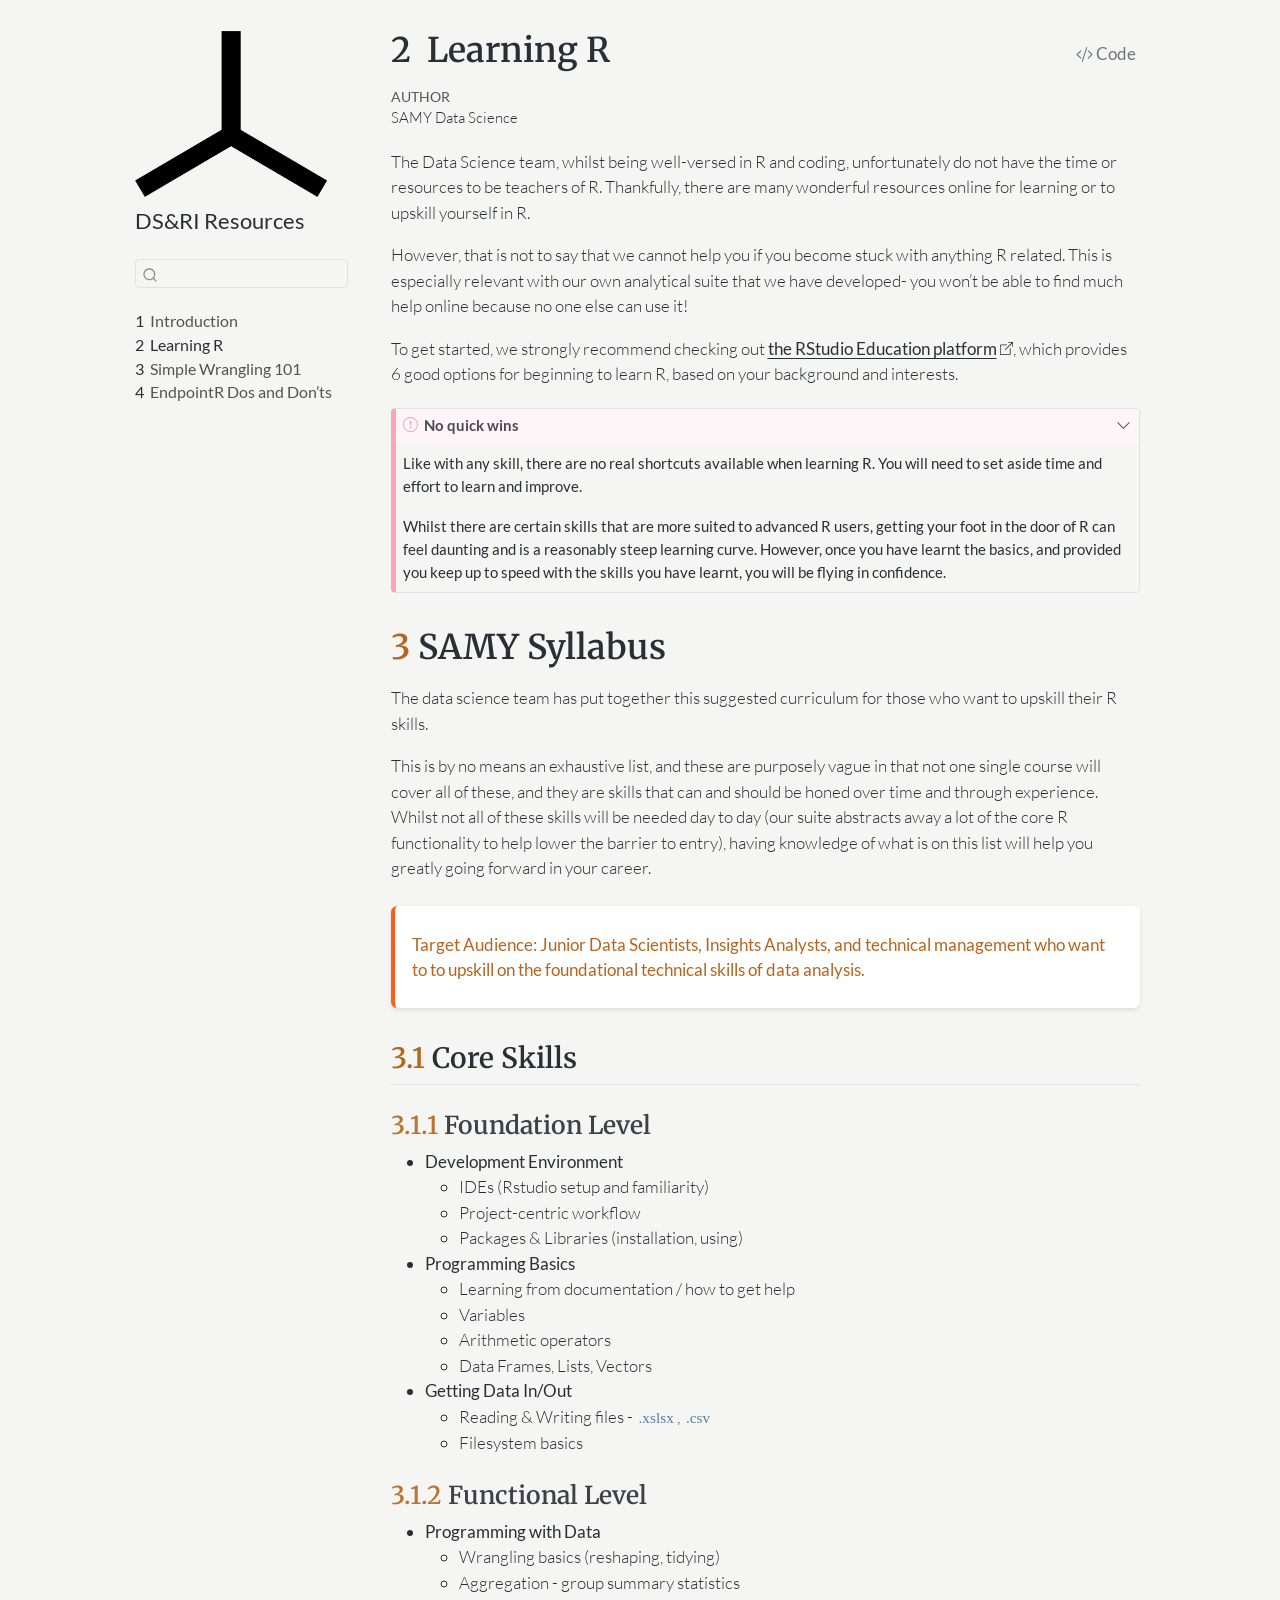
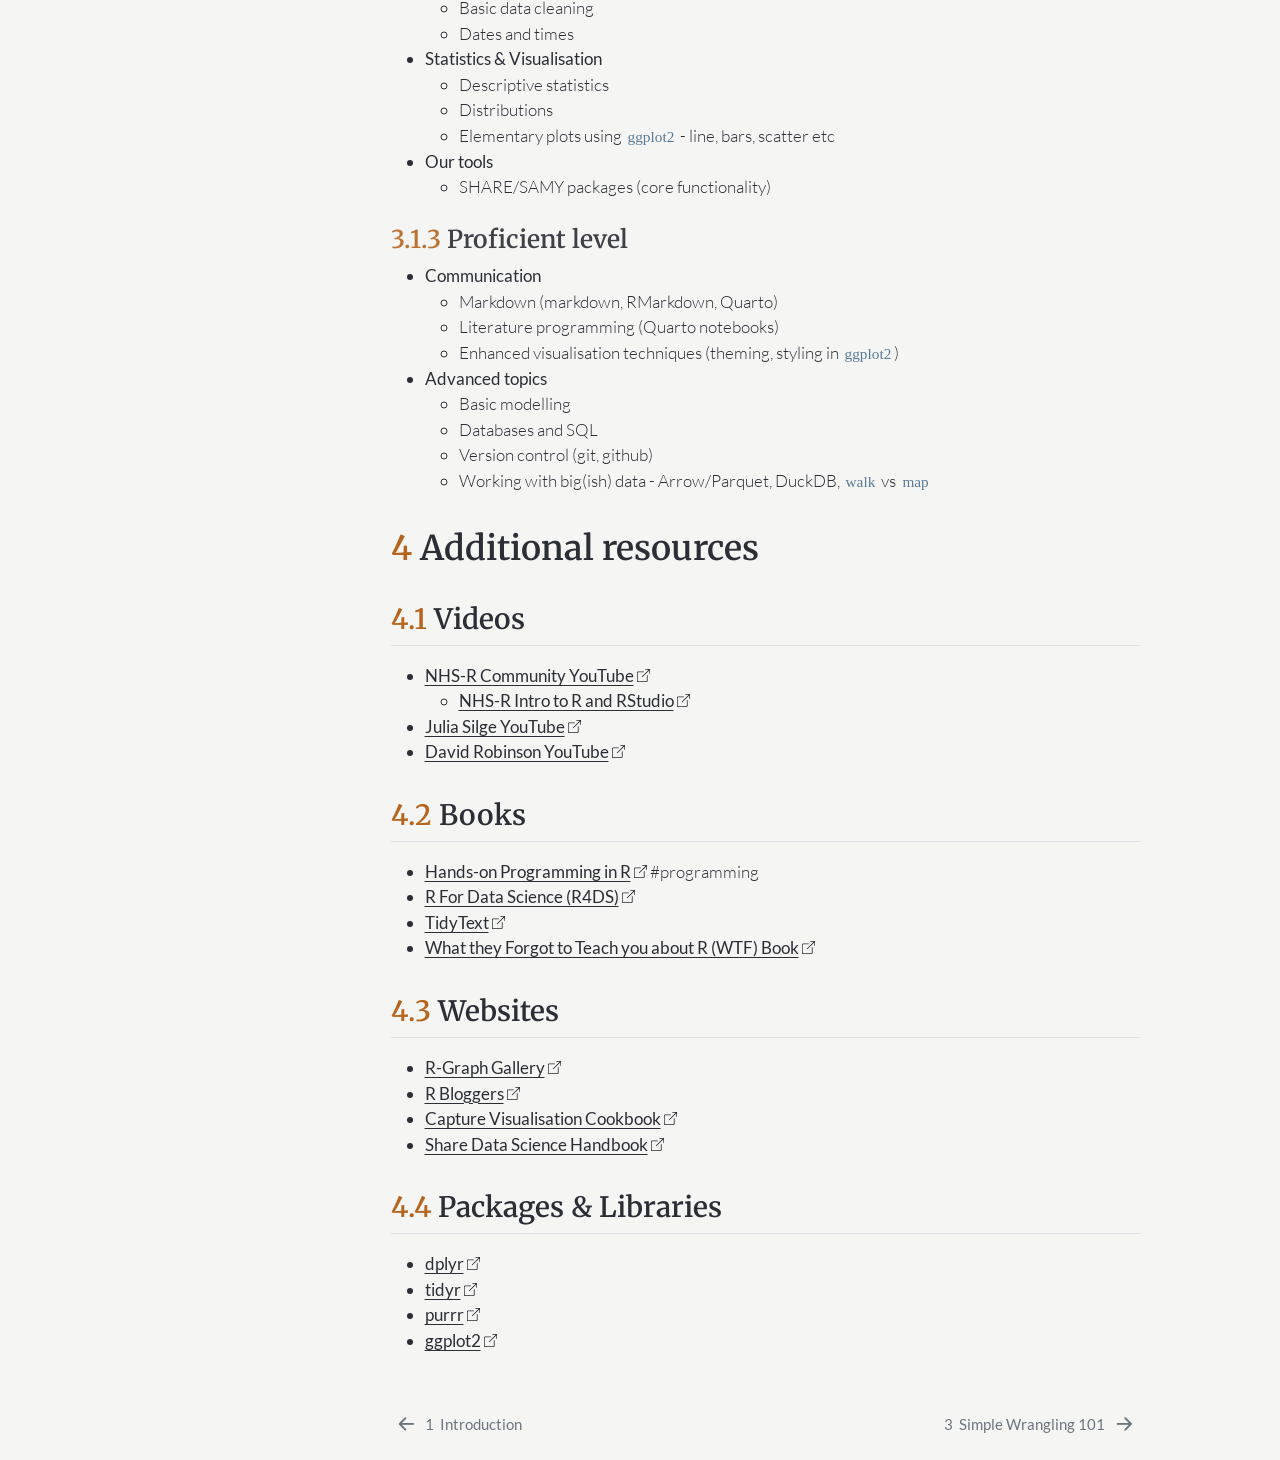
==== _book/curriculum.html @ 9eb0f218 "updated brand.yml" ====
<!DOCTYPE html>
<html xmlns="http://www.w3.org/1999/xhtml" lang="en" xml:lang="en"><head>

<meta charset="utf-8">
<meta name="generator" content="quarto-1.7.33">

<meta name="viewport" content="width=device-width, initial-scale=1.0, user-scalable=yes">

<meta name="author" content="SAMY Data Science">

<title>2&nbsp; Learning R – DS&amp;RI Resources</title>
<style>
code{white-space: pre-wrap;}
span.smallcaps{font-variant: small-caps;}
div.columns{display: flex; gap: min(4vw, 1.5em);}
div.column{flex: auto; overflow-x: auto;}
div.hanging-indent{margin-left: 1.5em; text-indent: -1.5em;}
ul.task-list{list-style: none;}
ul.task-list li input[type="checkbox"] {
width: 0.8em;
margin: 0 0.8em 0.2em -1em;  vertical-align: middle;
}

html { -webkit-text-size-adjust: 100%; }
pre > code.sourceCode { white-space: pre; position: relative; }
pre > code.sourceCode > span { display: inline-block; line-height: 1.25; }
pre > code.sourceCode > span:empty { height: 1.2em; }
.sourceCode { overflow: visible; }
code.sourceCode > span { color: inherit; text-decoration: inherit; }
div.sourceCode { margin: 1em 0; }
pre.sourceCode { margin: 0; }
@media screen {
div.sourceCode { overflow: auto; }
}
@media print {
pre > code.sourceCode { white-space: pre-wrap; }
pre > code.sourceCode > span { text-indent: -5em; padding-left: 5em; }
}
pre.numberSource code
{ counter-reset: source-line 0; }
pre.numberSource code > span
{ position: relative; left: -4em; counter-increment: source-line; }
pre.numberSource code > span > a:first-child::before
{ content: counter(source-line);
position: relative; left: -1em; text-align: right; vertical-align: baseline;
border: none; display: inline-block;
-webkit-touch-callout: none; -webkit-user-select: none;
-khtml-user-select: none; -moz-user-select: none;
-ms-user-select: none; user-select: none;
padding: 0 4px; width: 4em;
}
pre.numberSource { margin-left: 3em; padding-left: 4px; }
div.sourceCode
{ }
@media screen {
pre > code.sourceCode > span > a:first-child::before { text-decoration: underline; }
}
</style>


<script>const headroomChanged = new CustomEvent("quarto-hrChanged", {
  detail: {},
  bubbles: true,
  cancelable: false,
  composed: false,
});

const announceDismiss = () => {
  const annEl = window.document.getElementById("quarto-announcement");
  if (annEl) {
    annEl.remove();

    const annId = annEl.getAttribute("data-announcement-id");
    window.localStorage.setItem(`quarto-announce-${annId}`, "true");
  }
};

const announceRegister = () => {
  const annEl = window.document.getElementById("quarto-announcement");
  if (annEl) {
    const annId = annEl.getAttribute("data-announcement-id");
    const isDismissed =
      window.localStorage.getItem(`quarto-announce-${annId}`) || false;
    if (isDismissed) {
      announceDismiss();
      return;
    } else {
      annEl.classList.remove("hidden");
    }

    const actionEl = annEl.querySelector(".quarto-announcement-action");
    if (actionEl) {
      actionEl.addEventListener("click", function (e) {
        e.preventDefault();
        // Hide the bar immediately
        announceDismiss();
      });
    }
  }
};

window.document.addEventListener("DOMContentLoaded", function () {
  let init = false;

  announceRegister();

  // Manage the back to top button, if one is present.
  let lastScrollTop = window.pageYOffset || document.documentElement.scrollTop;
  const scrollDownBuffer = 5;
  const scrollUpBuffer = 35;
  const btn = document.getElementById("quarto-back-to-top");
  const hideBackToTop = () => {
    btn.style.display = "none";
  };
  const showBackToTop = () => {
    btn.style.display = "inline-block";
  };
  if (btn) {
    window.document.addEventListener(
      "scroll",
      function () {
        const currentScrollTop =
          window.pageYOffset || document.documentElement.scrollTop;

        // Shows and hides the button 'intelligently' as the user scrolls
        if (currentScrollTop - scrollDownBuffer > lastScrollTop) {
          hideBackToTop();
          lastScrollTop = currentScrollTop <= 0 ? 0 : currentScrollTop;
        } else if (currentScrollTop < lastScrollTop - scrollUpBuffer) {
          showBackToTop();
          lastScrollTop = currentScrollTop <= 0 ? 0 : currentScrollTop;
        }

        // Show the button at the bottom, hides it at the top
        if (currentScrollTop <= 0) {
          hideBackToTop();
        } else if (
          window.innerHeight + currentScrollTop >=
          document.body.offsetHeight
        ) {
          showBackToTop();
        }
      },
      false
    );
  }

  function throttle(func, wait) {
    var timeout;
    return function () {
      const context = this;
      const args = arguments;
      const later = function () {
        clearTimeout(timeout);
        timeout = null;
        func.apply(context, args);
      };

      if (!timeout) {
        timeout = setTimeout(later, wait);
      }
    };
  }

  function headerOffset() {
    // Set an offset if there is are fixed top navbar
    const headerEl = window.document.querySelector("header.fixed-top");
    if (headerEl) {
      return headerEl.clientHeight;
    } else {
      return 0;
    }
  }

  function footerOffset() {
    const footerEl = window.document.querySelector("footer.footer");
    if (footerEl) {
      return footerEl.clientHeight;
    } else {
      return 0;
    }
  }

  function dashboardOffset() {
    const dashboardNavEl = window.document.getElementById(
      "quarto-dashboard-header"
    );
    if (dashboardNavEl !== null) {
      return dashboardNavEl.clientHeight;
    } else {
      return 0;
    }
  }

  function updateDocumentOffsetWithoutAnimation() {
    updateDocumentOffset(false);
  }

  function updateDocumentOffset(animated) {
    // set body offset
    const topOffset = headerOffset();
    const bodyOffset = topOffset + footerOffset() + dashboardOffset();
    const bodyEl = window.document.body;
    bodyEl.setAttribute("data-bs-offset", topOffset);
    bodyEl.style.paddingTop = topOffset + "px";

    // deal with sidebar offsets
    const sidebars = window.document.querySelectorAll(
      ".sidebar, .headroom-target"
    );
    sidebars.forEach((sidebar) => {
      if (!animated) {
        sidebar.classList.add("notransition");
        // Remove the no transition class after the animation has time to complete
        setTimeout(function () {
          sidebar.classList.remove("notransition");
        }, 201);
      }

      if (window.Headroom && sidebar.classList.contains("sidebar-unpinned")) {
        sidebar.style.top = "0";
        sidebar.style.maxHeight = "100vh";
      } else {
        sidebar.style.top = topOffset + "px";
        sidebar.style.maxHeight = "calc(100vh - " + topOffset + "px)";
      }
    });

    // allow space for footer
    const mainContainer = window.document.querySelector(".quarto-container");
    if (mainContainer) {
      mainContainer.style.minHeight = "calc(100vh - " + bodyOffset + "px)";
    }

    // link offset
    let linkStyle = window.document.querySelector("#quarto-target-style");
    if (!linkStyle) {
      linkStyle = window.document.createElement("style");
      linkStyle.setAttribute("id", "quarto-target-style");
      window.document.head.appendChild(linkStyle);
    }
    while (linkStyle.firstChild) {
      linkStyle.removeChild(linkStyle.firstChild);
    }
    if (topOffset > 0) {
      linkStyle.appendChild(
        window.document.createTextNode(`
      section:target::before {
        content: "";
        display: block;
        height: ${topOffset}px;
        margin: -${topOffset}px 0 0;
      }`)
      );
    }
    if (init) {
      window.dispatchEvent(headroomChanged);
    }
    init = true;
  }

  // initialize headroom
  var header = window.document.querySelector("#quarto-header");
  if (header && window.Headroom) {
    const headroom = new window.Headroom(header, {
      tolerance: 5,
      onPin: function () {
        const sidebars = window.document.querySelectorAll(
          ".sidebar, .headroom-target"
        );
        sidebars.forEach((sidebar) => {
          sidebar.classList.remove("sidebar-unpinned");
        });
        updateDocumentOffset();
      },
      onUnpin: function () {
        const sidebars = window.document.querySelectorAll(
          ".sidebar, .headroom-target"
        );
        sidebars.forEach((sidebar) => {
          sidebar.classList.add("sidebar-unpinned");
        });
        updateDocumentOffset();
      },
    });
    headroom.init();

    let frozen = false;
    window.quartoToggleHeadroom = function () {
      if (frozen) {
        headroom.unfreeze();
        frozen = false;
      } else {
        headroom.freeze();
        frozen = true;
      }
    };
  }

  window.addEventListener(
    "hashchange",
    function (e) {
      if (
        getComputedStyle(document.documentElement).scrollBehavior !== "smooth"
      ) {
        window.scrollTo(0, window.pageYOffset - headerOffset());
      }
    },
    false
  );

  // Observe size changed for the header
  const headerEl = window.document.querySelector("header.fixed-top");
  if (headerEl && window.ResizeObserver) {
    const observer = new window.ResizeObserver(() => {
      setTimeout(updateDocumentOffsetWithoutAnimation, 0);
    });
    observer.observe(headerEl, {
      attributes: true,
      childList: true,
      characterData: true,
    });
  } else {
    window.addEventListener(
      "resize",
      throttle(updateDocumentOffsetWithoutAnimation, 50)
    );
  }
  setTimeout(updateDocumentOffsetWithoutAnimation, 250);

  // fixup index.html links if we aren't on the filesystem
  if (window.location.protocol !== "file:") {
    const links = window.document.querySelectorAll("a");
    for (let i = 0; i < links.length; i++) {
      if (links[i].href) {
        links[i].dataset.originalHref = links[i].href;
        links[i].href = links[i].href.replace(/\/index\.html/, "/");
      }
    }

    // Fixup any sharing links that require urls
    // Append url to any sharing urls
    const sharingLinks = window.document.querySelectorAll(
      "a.sidebar-tools-main-item, a.quarto-navigation-tool, a.quarto-navbar-tools, a.quarto-navbar-tools-item"
    );
    for (let i = 0; i < sharingLinks.length; i++) {
      const sharingLink = sharingLinks[i];
      const href = sharingLink.getAttribute("href");
      if (href) {
        sharingLink.setAttribute(
          "href",
          href.replace("|url|", window.location.href)
        );
      }
    }

    // Scroll the active navigation item into view, if necessary
    const navSidebar = window.document.querySelector("nav#quarto-sidebar");
    if (navSidebar) {
      // Find the active item
      const activeItem = navSidebar.querySelector("li.sidebar-item a.active");
      if (activeItem) {
        // Wait for the scroll height and height to resolve by observing size changes on the
        // nav element that is scrollable
        const resizeObserver = new ResizeObserver((_entries) => {
          // The bottom of the element
          const elBottom = activeItem.offsetTop;
          const viewBottom = navSidebar.scrollTop + navSidebar.clientHeight;

          // The element height and scroll height are the same, then we are still loading
          if (viewBottom !== navSidebar.scrollHeight) {
            // Determine if the item isn't visible and scroll to it
            if (elBottom >= viewBottom) {
              navSidebar.scrollTop = elBottom;
            }

            // stop observing now since we've completed the scroll
            resizeObserver.unobserve(navSidebar);
          }
        });
        resizeObserver.observe(navSidebar);
      }
    }
  }
});
</script>
<script>/*!
 * headroom.js v0.12.0 - Give your page some headroom. Hide your header until you need it
 * Copyright (c) 2020 Nick Williams - http://wicky.nillia.ms/headroom.js
 * License: MIT
 */

!function(t,n){"object"==typeof exports&&"undefined"!=typeof module?module.exports=n():"function"==typeof define&&define.amd?define(n):(t=t||self).Headroom=n()}(this,function(){"use strict";function t(){return"undefined"!=typeof window}function d(t){return function(t){return t&&t.document&&function(t){return 9===t.nodeType}(t.document)}(t)?function(t){var n=t.document,o=n.body,s=n.documentElement;return{scrollHeight:function(){return Math.max(o.scrollHeight,s.scrollHeight,o.offsetHeight,s.offsetHeight,o.clientHeight,s.clientHeight)},height:function(){return t.innerHeight||s.clientHeight||o.clientHeight},scrollY:function(){return void 0!==t.pageYOffset?t.pageYOffset:(s||o.parentNode||o).scrollTop}}}(t):function(t){return{scrollHeight:function(){return Math.max(t.scrollHeight,t.offsetHeight,t.clientHeight)},height:function(){return Math.max(t.offsetHeight,t.clientHeight)},scrollY:function(){return t.scrollTop}}}(t)}function n(t,s,e){var n,o=function(){var n=!1;try{var t={get passive(){n=!0}};window.addEventListener("test",t,t),window.removeEventListener("test",t,t)}catch(t){n=!1}return n}(),i=!1,r=d(t),l=r.scrollY(),a={};function c(){var t=Math.round(r.scrollY()),n=r.height(),o=r.scrollHeight();a.scrollY=t,a.lastScrollY=l,a.direction=l<t?"down":"up",a.distance=Math.abs(t-l),a.isOutOfBounds=t<0||o<t+n,a.top=t<=s.offset[a.direction],a.bottom=o<=t+n,a.toleranceExceeded=a.distance>s.tolerance[a.direction],e(a),l=t,i=!1}function h(){i||(i=!0,n=requestAnimationFrame(c))}var u=!!o&&{passive:!0,capture:!1};return t.addEventListener("scroll",h,u),c(),{destroy:function(){cancelAnimationFrame(n),t.removeEventListener("scroll",h,u)}}}function o(t){return t===Object(t)?t:{down:t,up:t}}function s(t,n){n=n||{},Object.assign(this,s.options,n),this.classes=Object.assign({},s.options.classes,n.classes),this.elem=t,this.tolerance=o(this.tolerance),this.offset=o(this.offset),this.initialised=!1,this.frozen=!1}return s.prototype={constructor:s,init:function(){return s.cutsTheMustard&&!this.initialised&&(this.addClass("initial"),this.initialised=!0,setTimeout(function(t){t.scrollTracker=n(t.scroller,{offset:t.offset,tolerance:t.tolerance},t.update.bind(t))},100,this)),this},destroy:function(){this.initialised=!1,Object.keys(this.classes).forEach(this.removeClass,this),this.scrollTracker.destroy()},unpin:function(){!this.hasClass("pinned")&&this.hasClass("unpinned")||(this.addClass("unpinned"),this.removeClass("pinned"),this.onUnpin&&this.onUnpin.call(this))},pin:function(){this.hasClass("unpinned")&&(this.addClass("pinned"),this.removeClass("unpinned"),this.onPin&&this.onPin.call(this))},freeze:function(){this.frozen=!0,this.addClass("frozen")},unfreeze:function(){this.frozen=!1,this.removeClass("frozen")},top:function(){this.hasClass("top")||(this.addClass("top"),this.removeClass("notTop"),this.onTop&&this.onTop.call(this))},notTop:function(){this.hasClass("notTop")||(this.addClass("notTop"),this.removeClass("top"),this.onNotTop&&this.onNotTop.call(this))},bottom:function(){this.hasClass("bottom")||(this.addClass("bottom"),this.removeClass("notBottom"),this.onBottom&&this.onBottom.call(this))},notBottom:function(){this.hasClass("notBottom")||(this.addClass("notBottom"),this.removeClass("bottom"),this.onNotBottom&&this.onNotBottom.call(this))},shouldUnpin:function(t){return"down"===t.direction&&!t.top&&t.toleranceExceeded},shouldPin:function(t){return"up"===t.direction&&t.toleranceExceeded||t.top},addClass:function(t){this.elem.classList.add.apply(this.elem.classList,this.classes[t].split(" "))},removeClass:function(t){this.elem.classList.remove.apply(this.elem.classList,this.classes[t].split(" "))},hasClass:function(t){return this.classes[t].split(" ").every(function(t){return this.classList.contains(t)},this.elem)},update:function(t){t.isOutOfBounds||!0!==this.frozen&&(t.top?this.top():this.notTop(),t.bottom?this.bottom():this.notBottom(),this.shouldUnpin(t)?this.unpin():this.shouldPin(t)&&this.pin())}},s.options={tolerance:{up:0,down:0},offset:0,scroller:t()?window:null,classes:{frozen:"headroom--frozen",pinned:"headroom--pinned",unpinned:"headroom--unpinned",top:"headroom--top",notTop:"headroom--not-top",bottom:"headroom--bottom",notBottom:"headroom--not-bottom",initial:"headroom"}},s.cutsTheMustard=!!(t()&&function(){}.bind&&"classList"in document.documentElement&&Object.assign&&Object.keys&&requestAnimationFrame),s});
</script>
<script>/*!
 * clipboard.js v2.0.11
 * https://clipboardjs.com/
 *
 * Licensed MIT © Zeno Rocha
 */
!function(t,e){"object"==typeof exports&&"object"==typeof module?module.exports=e():"function"==typeof define&&define.amd?define([],e):"object"==typeof exports?exports.ClipboardJS=e():t.ClipboardJS=e()}(this,function(){return n={686:function(t,e,n){"use strict";n.d(e,{default:function(){return b}});var e=n(279),i=n.n(e),e=n(370),u=n.n(e),e=n(817),r=n.n(e);function c(t){try{return document.execCommand(t)}catch(t){return}}var a=function(t){t=r()(t);return c("cut"),t};function o(t,e){var n,o,t=(n=t,o="rtl"===document.documentElement.getAttribute("dir"),(t=document.createElement("textarea")).style.fontSize="12pt",t.style.border="0",t.style.padding="0",t.style.margin="0",t.style.position="absolute",t.style[o?"right":"left"]="-9999px",o=window.pageYOffset||document.documentElement.scrollTop,t.style.top="".concat(o,"px"),t.setAttribute("readonly",""),t.value=n,t);return e.container.appendChild(t),e=r()(t),c("copy"),t.remove(),e}var f=function(t){var e=1<arguments.length&&void 0!==arguments[1]?arguments[1]:{container:document.body},n="";return"string"==typeof t?n=o(t,e):t instanceof HTMLInputElement&&!["text","search","url","tel","password"].includes(null==t?void 0:t.type)?n=o(t.value,e):(n=r()(t),c("copy")),n};function l(t){return(l="function"==typeof Symbol&&"symbol"==typeof Symbol.iterator?function(t){return typeof t}:function(t){return t&&"function"==typeof Symbol&&t.constructor===Symbol&&t!==Symbol.prototype?"symbol":typeof t})(t)}var s=function(){var t=0<arguments.length&&void 0!==arguments[0]?arguments[0]:{},e=t.action,n=void 0===e?"copy":e,o=t.container,e=t.target,t=t.text;if("copy"!==n&&"cut"!==n)throw new Error('Invalid "action" value, use either "copy" or "cut"');if(void 0!==e){if(!e||"object"!==l(e)||1!==e.nodeType)throw new Error('Invalid "target" value, use a valid Element');if("copy"===n&&e.hasAttribute("disabled"))throw new Error('Invalid "target" attribute. Please use "readonly" instead of "disabled" attribute');if("cut"===n&&(e.hasAttribute("readonly")||e.hasAttribute("disabled")))throw new Error('Invalid "target" attribute. You can\'t cut text from elements with "readonly" or "disabled" attributes')}return t?f(t,{container:o}):e?"cut"===n?a(e):f(e,{container:o}):void 0};function p(t){return(p="function"==typeof Symbol&&"symbol"==typeof Symbol.iterator?function(t){return typeof t}:function(t){return t&&"function"==typeof Symbol&&t.constructor===Symbol&&t!==Symbol.prototype?"symbol":typeof t})(t)}function d(t,e){for(var n=0;n<e.length;n++){var o=e[n];o.enumerable=o.enumerable||!1,o.configurable=!0,"value"in o&&(o.writable=!0),Object.defineProperty(t,o.key,o)}}function y(t,e){return(y=Object.setPrototypeOf||function(t,e){return t.__proto__=e,t})(t,e)}function h(n){var o=function(){if("undefined"==typeof Reflect||!Reflect.construct)return!1;if(Reflect.construct.sham)return!1;if("function"==typeof Proxy)return!0;try{return Date.prototype.toString.call(Reflect.construct(Date,[],function(){})),!0}catch(t){return!1}}();return function(){var t,e=v(n);return t=o?(t=v(this).constructor,Reflect.construct(e,arguments,t)):e.apply(this,arguments),e=this,!(t=t)||"object"!==p(t)&&"function"!=typeof t?function(t){if(void 0!==t)return t;throw new ReferenceError("this hasn't been initialised - super() hasn't been called")}(e):t}}function v(t){return(v=Object.setPrototypeOf?Object.getPrototypeOf:function(t){return t.__proto__||Object.getPrototypeOf(t)})(t)}function m(t,e){t="data-clipboard-".concat(t);if(e.hasAttribute(t))return e.getAttribute(t)}var b=function(){!function(t,e){if("function"!=typeof e&&null!==e)throw new TypeError("Super expression must either be null or a function");t.prototype=Object.create(e&&e.prototype,{constructor:{value:t,writable:!0,configurable:!0}}),e&&y(t,e)}(r,i());var t,e,n,o=h(r);function r(t,e){var n;return function(t){if(!(t instanceof r))throw new TypeError("Cannot call a class as a function")}(this),(n=o.call(this)).resolveOptions(e),n.listenClick(t),n}return t=r,n=[{key:"copy",value:function(t){var e=1<arguments.length&&void 0!==arguments[1]?arguments[1]:{container:document.body};return f(t,e)}},{key:"cut",value:function(t){return a(t)}},{key:"isSupported",value:function(){var t=0<arguments.length&&void 0!==arguments[0]?arguments[0]:["copy","cut"],t="string"==typeof t?[t]:t,e=!!document.queryCommandSupported;return t.forEach(function(t){e=e&&!!document.queryCommandSupported(t)}),e}}],(e=[{key:"resolveOptions",value:function(){var t=0<arguments.length&&void 0!==arguments[0]?arguments[0]:{};this.action="function"==typeof t.action?t.action:this.defaultAction,this.target="function"==typeof t.target?t.target:this.defaultTarget,this.text="function"==typeof t.text?t.text:this.defaultText,this.container="object"===p(t.container)?t.container:document.body}},{key:"listenClick",value:function(t){var e=this;this.listener=u()(t,"click",function(t){return e.onClick(t)})}},{key:"onClick",value:function(t){var e=t.delegateTarget||t.currentTarget,n=this.action(e)||"copy",t=s({action:n,container:this.container,target:this.target(e),text:this.text(e)});this.emit(t?"success":"error",{action:n,text:t,trigger:e,clearSelection:function(){e&&e.focus(),window.getSelection().removeAllRanges()}})}},{key:"defaultAction",value:function(t){return m("action",t)}},{key:"defaultTarget",value:function(t){t=m("target",t);if(t)return document.querySelector(t)}},{key:"defaultText",value:function(t){return m("text",t)}},{key:"destroy",value:function(){this.listener.destroy()}}])&&d(t.prototype,e),n&&d(t,n),r}()},828:function(t){var e;"undefined"==typeof Element||Element.prototype.matches||((e=Element.prototype).matches=e.matchesSelector||e.mozMatchesSelector||e.msMatchesSelector||e.oMatchesSelector||e.webkitMatchesSelector),t.exports=function(t,e){for(;t&&9!==t.nodeType;){if("function"==typeof t.matches&&t.matches(e))return t;t=t.parentNode}}},438:function(t,e,n){var u=n(828);function i(t,e,n,o,r){var i=function(e,n,t,o){return function(t){t.delegateTarget=u(t.target,n),t.delegateTarget&&o.call(e,t)}}.apply(this,arguments);return t.addEventListener(n,i,r),{destroy:function(){t.removeEventListener(n,i,r)}}}t.exports=function(t,e,n,o,r){return"function"==typeof t.addEventListener?i.apply(null,arguments):"function"==typeof n?i.bind(null,document).apply(null,arguments):("string"==typeof t&&(t=document.querySelectorAll(t)),Array.prototype.map.call(t,function(t){return i(t,e,n,o,r)}))}},879:function(t,n){n.node=function(t){return void 0!==t&&t instanceof HTMLElement&&1===t.nodeType},n.nodeList=function(t){var e=Object.prototype.toString.call(t);return void 0!==t&&("[object NodeList]"===e||"[object HTMLCollection]"===e)&&"length"in t&&(0===t.length||n.node(t[0]))},n.string=function(t){return"string"==typeof t||t instanceof String},n.fn=function(t){return"[object Function]"===Object.prototype.toString.call(t)}},370:function(t,e,n){var f=n(879),l=n(438);t.exports=function(t,e,n){if(!t&&!e&&!n)throw new Error("Missing required arguments");if(!f.string(e))throw new TypeError("Second argument must be a String");if(!f.fn(n))throw new TypeError("Third argument must be a Function");if(f.node(t))return c=e,a=n,(u=t).addEventListener(c,a),{destroy:function(){u.removeEventListener(c,a)}};if(f.nodeList(t))return o=t,r=e,i=n,Array.prototype.forEach.call(o,function(t){t.addEventListener(r,i)}),{destroy:function(){Array.prototype.forEach.call(o,function(t){t.removeEventListener(r,i)})}};if(f.string(t))return t=t,e=e,n=n,l(document.body,t,e,n);throw new TypeError("First argument must be a String, HTMLElement, HTMLCollection, or NodeList");var o,r,i,u,c,a}},817:function(t){t.exports=function(t){var e,n="SELECT"===t.nodeName?(t.focus(),t.value):"INPUT"===t.nodeName||"TEXTAREA"===t.nodeName?((e=t.hasAttribute("readonly"))||t.setAttribute("readonly",""),t.select(),t.setSelectionRange(0,t.value.length),e||t.removeAttribute("readonly"),t.value):(t.hasAttribute("contenteditable")&&t.focus(),n=window.getSelection(),(e=document.createRange()).selectNodeContents(t),n.removeAllRanges(),n.addRange(e),n.toString());return n}},279:function(t){function e(){}e.prototype={on:function(t,e,n){var o=this.e||(this.e={});return(o[t]||(o[t]=[])).push({fn:e,ctx:n}),this},once:function(t,e,n){var o=this;function r(){o.off(t,r),e.apply(n,arguments)}return r._=e,this.on(t,r,n)},emit:function(t){for(var e=[].slice.call(arguments,1),n=((this.e||(this.e={}))[t]||[]).slice(),o=0,r=n.length;o<r;o++)n[o].fn.apply(n[o].ctx,e);return this},off:function(t,e){var n=this.e||(this.e={}),o=n[t],r=[];if(o&&e)for(var i=0,u=o.length;i<u;i++)o[i].fn!==e&&o[i].fn._!==e&&r.push(o[i]);return r.length?n[t]=r:delete n[t],this}},t.exports=e,t.exports.TinyEmitter=e}},r={},o.n=function(t){var e=t&&t.__esModule?function(){return t.default}:function(){return t};return o.d(e,{a:e}),e},o.d=function(t,e){for(var n in e)o.o(e,n)&&!o.o(t,n)&&Object.defineProperty(t,n,{enumerable:!0,get:e[n]})},o.o=function(t,e){return Object.prototype.hasOwnProperty.call(t,e)},o(686).default;function o(t){if(r[t])return r[t].exports;var e=r[t]={exports:{}};return n[t](e,e.exports,o),e.exports}var n,r});</script>
<script>/*! @algolia/autocomplete-js 1.11.1 | MIT License | © Algolia, Inc. and contributors | https://github.com/algolia/autocomplete */
!function(e,t){"object"==typeof exports&&"undefined"!=typeof module?t(exports):"function"==typeof define&&define.amd?define(["exports"],t):t((e="undefined"!=typeof globalThis?globalThis:e||self)["@algolia/autocomplete-js"]={})}(this,(function(e){"use strict";function t(e,t){var n=Object.keys(e);if(Object.getOwnPropertySymbols){var r=Object.getOwnPropertySymbols(e);t&&(r=r.filter((function(t){return Object.getOwnPropertyDescriptor(e,t).enumerable}))),n.push.apply(n,r)}return n}function n(e){for(var n=1;n<arguments.length;n++){var r=null!=arguments[n]?arguments[n]:{};n%2?t(Object(r),!0).forEach((function(t){o(e,t,r[t])})):Object.getOwnPropertyDescriptors?Object.defineProperties(e,Object.getOwnPropertyDescriptors(r)):t(Object(r)).forEach((function(t){Object.defineProperty(e,t,Object.getOwnPropertyDescriptor(r,t))}))}return e}function r(e){return r="function"==typeof Symbol&&"symbol"==typeof Symbol.iterator?function(e){return typeof e}:function(e){return e&&"function"==typeof Symbol&&e.constructor===Symbol&&e!==Symbol.prototype?"symbol":typeof e},r(e)}function o(e,t,n){return(t=function(e){var t=function(e,t){if("object"!=typeof e||null===e)return e;var n=e[Symbol.toPrimitive];if(void 0!==n){var r=n.call(e,t||"default");if("object"!=typeof r)return r;throw new TypeError("@@toPrimitive must return a primitive value.")}return("string"===t?String:Number)(e)}(e,"string");return"symbol"==typeof t?t:String(t)}(t))in e?Object.defineProperty(e,t,{value:n,enumerable:!0,configurable:!0,writable:!0}):e[t]=n,e}function i(){return i=Object.assign?Object.assign.bind():function(e){for(var t=1;t<arguments.length;t++){var n=arguments[t];for(var r in n)Object.prototype.hasOwnProperty.call(n,r)&&(e[r]=n[r])}return e},i.apply(this,arguments)}function u(e,t){if(null==e)return{};var n,r,o=function(e,t){if(null==e)return{};var n,r,o={},i=Object.keys(e);for(r=0;r<i.length;r++)n=i[r],t.indexOf(n)>=0||(o[n]=e[n]);return o}(e,t);if(Object.getOwnPropertySymbols){var i=Object.getOwnPropertySymbols(e);for(r=0;r<i.length;r++)n=i[r],t.indexOf(n)>=0||Object.prototype.propertyIsEnumerable.call(e,n)&&(o[n]=e[n])}return o}function a(e,t){return function(e){if(Array.isArray(e))return e}(e)||function(e,t){var n=null==e?null:"undefined"!=typeof Symbol&&e[Symbol.iterator]||e["@@iterator"];if(null!=n){var r,o,i,u,a=[],l=!0,c=!1;try{if(i=(n=n.call(e)).next,0===t){if(Object(n)!==n)return;l=!1}else for(;!(l=(r=i.call(n)).done)&&(a.push(r.value),a.length!==t);l=!0);}catch(e){c=!0,o=e}finally{try{if(!l&&null!=n.return&&(u=n.return(),Object(u)!==u))return}finally{if(c)throw o}}return a}}(e,t)||c(e,t)||function(){throw new TypeError("Invalid attempt to destructure non-iterable instance.\nIn order to be iterable, non-array objects must have a [Symbol.iterator]() method.")}()}function l(e){return function(e){if(Array.isArray(e))return s(e)}(e)||function(e){if("undefined"!=typeof Symbol&&null!=e[Symbol.iterator]||null!=e["@@iterator"])return Array.from(e)}(e)||c(e)||function(){throw new TypeError("Invalid attempt to spread non-iterable instance.\nIn order to be iterable, non-array objects must have a [Symbol.iterator]() method.")}()}function c(e,t){if(e){if("string"==typeof e)return s(e,t);var n=Object.prototype.toString.call(e).slice(8,-1);return"Object"===n&&e.constructor&&(n=e.constructor.name),"Map"===n||"Set"===n?Array.from(e):"Arguments"===n||/^(?:Ui|I)nt(?:8|16|32)(?:Clamped)?Array$/.test(n)?s(e,t):void 0}}function s(e,t){(null==t||t>e.length)&&(t=e.length);for(var n=0,r=new Array(t);n<t;n++)r[n]=e[n];return r}function f(e){return{current:e}}function p(e,t){var n=void 0;return function(){for(var r=arguments.length,o=new Array(r),i=0;i<r;i++)o[i]=arguments[i];n&&clearTimeout(n),n=setTimeout((function(){return e.apply(void 0,o)}),t)}}function m(e){return e.reduce((function(e,t){return e.concat(t)}),[])}var v=0;function d(){return"autocomplete-".concat(v++)}function y(e,t){return t.reduce((function(e,t){return e&&e[t]}),e)}function b(e){return 0===e.collections.length?0:e.collections.reduce((function(e,t){return e+t.items.length}),0)}function g(e){return e!==Object(e)}function h(e,t){if(e===t)return!0;if(g(e)||g(t)||"function"==typeof e||"function"==typeof t)return e===t;if(Object.keys(e).length!==Object.keys(t).length)return!1;for(var n=0,r=Object.keys(e);n<r.length;n++){var o=r[n];if(!(o in t))return!1;if(!h(e[o],t[o]))return!1}return!0}var O=function(){};var _="1.11.1",S=[{segment:"autocomplete-core",version:_}];function j(e){var t=e.item,n=e.items,r=void 0===n?[]:n;return{index:t.__autocomplete_indexName,items:[t],positions:[1+r.findIndex((function(e){return e.objectID===t.objectID}))],queryID:t.__autocomplete_queryID,algoliaSource:["autocomplete"]}}function P(e,t){return function(e){if(Array.isArray(e))return e}(e)||function(e,t){var n=null==e?null:"undefined"!=typeof Symbol&&e[Symbol.iterator]||e["@@iterator"];if(null!=n){var r,o,i,u,a=[],l=!0,c=!1;try{if(i=(n=n.call(e)).next,0===t){if(Object(n)!==n)return;l=!1}else for(;!(l=(r=i.call(n)).done)&&(a.push(r.value),a.length!==t);l=!0);}catch(e){c=!0,o=e}finally{try{if(!l&&null!=n.return&&(u=n.return(),Object(u)!==u))return}finally{if(c)throw o}}return a}}(e,t)||function(e,t){if(!e)return;if("string"==typeof e)return w(e,t);var n=Object.prototype.toString.call(e).slice(8,-1);"Object"===n&&e.constructor&&(n=e.constructor.name);if("Map"===n||"Set"===n)return Array.from(e);if("Arguments"===n||/^(?:Ui|I)nt(?:8|16|32)(?:Clamped)?Array$/.test(n))return w(e,t)}(e,t)||function(){throw new TypeError("Invalid attempt to destructure non-iterable instance.\nIn order to be iterable, non-array objects must have a [Symbol.iterator]() method.")}()}function w(e,t){(null==t||t>e.length)&&(t=e.length);for(var n=0,r=new Array(t);n<t;n++)r[n]=e[n];return r}var I=["items"],A=["items"];function E(e){return E="function"==typeof Symbol&&"symbol"==typeof Symbol.iterator?function(e){return typeof e}:function(e){return e&&"function"==typeof Symbol&&e.constructor===Symbol&&e!==Symbol.prototype?"symbol":typeof e},E(e)}function D(e){return function(e){if(Array.isArray(e))return C(e)}(e)||function(e){if("undefined"!=typeof Symbol&&null!=e[Symbol.iterator]||null!=e["@@iterator"])return Array.from(e)}(e)||function(e,t){if(!e)return;if("string"==typeof e)return C(e,t);var n=Object.prototype.toString.call(e).slice(8,-1);"Object"===n&&e.constructor&&(n=e.constructor.name);if("Map"===n||"Set"===n)return Array.from(e);if("Arguments"===n||/^(?:Ui|I)nt(?:8|16|32)(?:Clamped)?Array$/.test(n))return C(e,t)}(e)||function(){throw new TypeError("Invalid attempt to spread non-iterable instance.\nIn order to be iterable, non-array objects must have a [Symbol.iterator]() method.")}()}function C(e,t){(null==t||t>e.length)&&(t=e.length);for(var n=0,r=new Array(t);n<t;n++)r[n]=e[n];return r}function k(e,t){if(null==e)return{};var n,r,o=function(e,t){if(null==e)return{};var n,r,o={},i=Object.keys(e);for(r=0;r<i.length;r++)n=i[r],t.indexOf(n)>=0||(o[n]=e[n]);return o}(e,t);if(Object.getOwnPropertySymbols){var i=Object.getOwnPropertySymbols(e);for(r=0;r<i.length;r++)n=i[r],t.indexOf(n)>=0||Object.prototype.propertyIsEnumerable.call(e,n)&&(o[n]=e[n])}return o}function x(e,t){var n=Object.keys(e);if(Object.getOwnPropertySymbols){var r=Object.getOwnPropertySymbols(e);t&&(r=r.filter((function(t){return Object.getOwnPropertyDescriptor(e,t).enumerable}))),n.push.apply(n,r)}return n}function N(e){for(var t=1;t<arguments.length;t++){var n=null!=arguments[t]?arguments[t]:{};t%2?x(Object(n),!0).forEach((function(t){T(e,t,n[t])})):Object.getOwnPropertyDescriptors?Object.defineProperties(e,Object.getOwnPropertyDescriptors(n)):x(Object(n)).forEach((function(t){Object.defineProperty(e,t,Object.getOwnPropertyDescriptor(n,t))}))}return e}function T(e,t,n){return(t=function(e){var t=function(e,t){if("object"!==E(e)||null===e)return e;var n=e[Symbol.toPrimitive];if(void 0!==n){var r=n.call(e,t||"default");if("object"!==E(r))return r;throw new TypeError("@@toPrimitive must return a primitive value.")}return("string"===t?String:Number)(e)}(e,"string");return"symbol"===E(t)?t:String(t)}(t))in e?Object.defineProperty(e,t,{value:n,enumerable:!0,configurable:!0,writable:!0}):e[t]=n,e}function q(e){for(var t=arguments.length>1&&void 0!==arguments[1]?arguments[1]:20,n=[],r=0;r<e.objectIDs.length;r+=t)n.push(N(N({},e),{},{objectIDs:e.objectIDs.slice(r,r+t)}));return n}function B(e){return e.map((function(e){var t=e.items,n=k(e,I);return N(N({},n),{},{objectIDs:(null==t?void 0:t.map((function(e){return e.objectID})))||n.objectIDs})}))}function R(e){var t,n,r,o=(t=P((e.version||"").split(".").map(Number),2),n=t[0],r=t[1],n>=3||2===n&&r>=4||1===n&&r>=10);function i(t,n,r){if(o&&void 0!==r){var i=r[0].__autocomplete_algoliaCredentials,u={"X-Algolia-Application-Id":i.appId,"X-Algolia-API-Key":i.apiKey};e.apply(void 0,[t].concat(D(n),[{headers:u}]))}else e.apply(void 0,[t].concat(D(n)))}return{init:function(t,n){e("init",{appId:t,apiKey:n})},setUserToken:function(t){e("setUserToken",t)},clickedObjectIDsAfterSearch:function(){for(var e=arguments.length,t=new Array(e),n=0;n<e;n++)t[n]=arguments[n];t.length>0&&i("clickedObjectIDsAfterSearch",B(t),t[0].items)},clickedObjectIDs:function(){for(var e=arguments.length,t=new Array(e),n=0;n<e;n++)t[n]=arguments[n];t.length>0&&i("clickedObjectIDs",B(t),t[0].items)},clickedFilters:function(){for(var t=arguments.length,n=new Array(t),r=0;r<t;r++)n[r]=arguments[r];n.length>0&&e.apply(void 0,["clickedFilters"].concat(n))},convertedObjectIDsAfterSearch:function(){for(var e=arguments.length,t=new Array(e),n=0;n<e;n++)t[n]=arguments[n];t.length>0&&i("convertedObjectIDsAfterSearch",B(t),t[0].items)},convertedObjectIDs:function(){for(var e=arguments.length,t=new Array(e),n=0;n<e;n++)t[n]=arguments[n];t.length>0&&i("convertedObjectIDs",B(t),t[0].items)},convertedFilters:function(){for(var t=arguments.length,n=new Array(t),r=0;r<t;r++)n[r]=arguments[r];n.length>0&&e.apply(void 0,["convertedFilters"].concat(n))},viewedObjectIDs:function(){for(var e=arguments.length,t=new Array(e),n=0;n<e;n++)t[n]=arguments[n];t.length>0&&t.reduce((function(e,t){var n=t.items,r=k(t,A);return[].concat(D(e),D(q(N(N({},r),{},{objectIDs:(null==n?void 0:n.map((function(e){return e.objectID})))||r.objectIDs})).map((function(e){return{items:n,payload:e}}))))}),[]).forEach((function(e){var t=e.items;return i("viewedObjectIDs",[e.payload],t)}))},viewedFilters:function(){for(var t=arguments.length,n=new Array(t),r=0;r<t;r++)n[r]=arguments[r];n.length>0&&e.apply(void 0,["viewedFilters"].concat(n))}}}function F(e){var t=e.items.reduce((function(e,t){var n;return e[t.__autocomplete_indexName]=(null!==(n=e[t.__autocomplete_indexName])&&void 0!==n?n:[]).concat(t),e}),{});return Object.keys(t).map((function(e){return{index:e,items:t[e],algoliaSource:["autocomplete"]}}))}function L(e){return e.objectID&&e.__autocomplete_indexName&&e.__autocomplete_queryID}function U(e){return U="function"==typeof Symbol&&"symbol"==typeof Symbol.iterator?function(e){return typeof e}:function(e){return e&&"function"==typeof Symbol&&e.constructor===Symbol&&e!==Symbol.prototype?"symbol":typeof e},U(e)}function M(e){return function(e){if(Array.isArray(e))return H(e)}(e)||function(e){if("undefined"!=typeof Symbol&&null!=e[Symbol.iterator]||null!=e["@@iterator"])return Array.from(e)}(e)||function(e,t){if(!e)return;if("string"==typeof e)return H(e,t);var n=Object.prototype.toString.call(e).slice(8,-1);"Object"===n&&e.constructor&&(n=e.constructor.name);if("Map"===n||"Set"===n)return Array.from(e);if("Arguments"===n||/^(?:Ui|I)nt(?:8|16|32)(?:Clamped)?Array$/.test(n))return H(e,t)}(e)||function(){throw new TypeError("Invalid attempt to spread non-iterable instance.\nIn order to be iterable, non-array objects must have a [Symbol.iterator]() method.")}()}function H(e,t){(null==t||t>e.length)&&(t=e.length);for(var n=0,r=new Array(t);n<t;n++)r[n]=e[n];return r}function V(e,t){var n=Object.keys(e);if(Object.getOwnPropertySymbols){var r=Object.getOwnPropertySymbols(e);t&&(r=r.filter((function(t){return Object.getOwnPropertyDescriptor(e,t).enumerable}))),n.push.apply(n,r)}return n}function W(e){for(var t=1;t<arguments.length;t++){var n=null!=arguments[t]?arguments[t]:{};t%2?V(Object(n),!0).forEach((function(t){K(e,t,n[t])})):Object.getOwnPropertyDescriptors?Object.defineProperties(e,Object.getOwnPropertyDescriptors(n)):V(Object(n)).forEach((function(t){Object.defineProperty(e,t,Object.getOwnPropertyDescriptor(n,t))}))}return e}function K(e,t,n){return(t=function(e){var t=function(e,t){if("object"!==U(e)||null===e)return e;var n=e[Symbol.toPrimitive];if(void 0!==n){var r=n.call(e,t||"default");if("object"!==U(r))return r;throw new TypeError("@@toPrimitive must return a primitive value.")}return("string"===t?String:Number)(e)}(e,"string");return"symbol"===U(t)?t:String(t)}(t))in e?Object.defineProperty(e,t,{value:n,enumerable:!0,configurable:!0,writable:!0}):e[t]=n,e}var Q="2.6.0",$="https://cdn.jsdelivr.net/npm/search-insights@".concat(Q,"/dist/search-insights.min.js"),z=p((function(e){var t=e.onItemsChange,n=e.items,r=e.insights,o=e.state;t({insights:r,insightsEvents:F({items:n}).map((function(e){return W({eventName:"Items Viewed"},e)})),state:o})}),400);function G(e){var t=function(e){return W({onItemsChange:function(e){var t=e.insights,n=e.insightsEvents;t.viewedObjectIDs.apply(t,M(n.map((function(e){return W(W({},e),{},{algoliaSource:[].concat(M(e.algoliaSource||[]),["autocomplete-internal"])})}))))},onSelect:function(e){var t=e.insights,n=e.insightsEvents;t.clickedObjectIDsAfterSearch.apply(t,M(n.map((function(e){return W(W({},e),{},{algoliaSource:[].concat(M(e.algoliaSource||[]),["autocomplete-internal"])})}))))},onActive:O},e)}(e),n=t.insightsClient,r=t.onItemsChange,o=t.onSelect,i=t.onActive,u=n;n||function(e){if("undefined"!=typeof window)e({window:window})}((function(e){var t=e.window,n=t.AlgoliaAnalyticsObject||"aa";"string"==typeof n&&(u=t[n]),u||(t.AlgoliaAnalyticsObject=n,t[n]||(t[n]=function(){t[n].queue||(t[n].queue=[]);for(var e=arguments.length,r=new Array(e),o=0;o<e;o++)r[o]=arguments[o];t[n].queue.push(r)}),t[n].version=Q,u=t[n],function(e){var t="[Autocomplete]: Could not load search-insights.js. Please load it manually following https://alg.li/insights-autocomplete";try{var n=e.document.createElement("script");n.async=!0,n.src=$,n.onerror=function(){console.error(t)},document.body.appendChild(n)}catch(e){console.error(t)}}(t))}));var a=R(u),l=f([]),c=p((function(e){var t=e.state;if(t.isOpen){var n=t.collections.reduce((function(e,t){return[].concat(M(e),M(t.items))}),[]).filter(L);h(l.current.map((function(e){return e.objectID})),n.map((function(e){return e.objectID})))||(l.current=n,n.length>0&&z({onItemsChange:r,items:n,insights:a,state:t}))}}),0);return{name:"aa.algoliaInsightsPlugin",subscribe:function(e){var t=e.setContext,n=e.onSelect,r=e.onActive;function l(e){t({algoliaInsightsPlugin:{__algoliaSearchParameters:W({clickAnalytics:!0},e?{userToken:e}:{}),insights:a}})}u("addAlgoliaAgent","insights-plugin"),l(),u("onUserTokenChange",l),u("getUserToken",null,(function(e,t){l(t)})),n((function(e){var t=e.item,n=e.state,r=e.event,i=e.source;L(t)&&o({state:n,event:r,insights:a,item:t,insightsEvents:[W({eventName:"Item Selected"},j({item:t,items:i.getItems().filter(L)}))]})})),r((function(e){var t=e.item,n=e.source,r=e.state,o=e.event;L(t)&&i({state:r,event:o,insights:a,item:t,insightsEvents:[W({eventName:"Item Active"},j({item:t,items:n.getItems().filter(L)}))]})}))},onStateChange:function(e){var t=e.state;c({state:t})},__autocomplete_pluginOptions:e}}function J(e,t){var n=t;return{then:function(t,r){return J(e.then(Y(t,n,e),Y(r,n,e)),n)},catch:function(t){return J(e.catch(Y(t,n,e)),n)},finally:function(t){return t&&n.onCancelList.push(t),J(e.finally(Y(t&&function(){return n.onCancelList=[],t()},n,e)),n)},cancel:function(){n.isCanceled=!0;var e=n.onCancelList;n.onCancelList=[],e.forEach((function(e){e()}))},isCanceled:function(){return!0===n.isCanceled}}}function X(e){return J(e,{isCanceled:!1,onCancelList:[]})}function Y(e,t,n){return e?function(n){return t.isCanceled?n:e(n)}:n}function Z(e,t,n,r){if(!n)return null;if(e<0&&(null===t||null!==r&&0===t))return n+e;var o=(null===t?-1:t)+e;return o<=-1||o>=n?null===r?null:0:o}function ee(e,t){var n=Object.keys(e);if(Object.getOwnPropertySymbols){var r=Object.getOwnPropertySymbols(e);t&&(r=r.filter((function(t){return Object.getOwnPropertyDescriptor(e,t).enumerable}))),n.push.apply(n,r)}return n}function te(e){for(var t=1;t<arguments.length;t++){var n=null!=arguments[t]?arguments[t]:{};t%2?ee(Object(n),!0).forEach((function(t){ne(e,t,n[t])})):Object.getOwnPropertyDescriptors?Object.defineProperties(e,Object.getOwnPropertyDescriptors(n)):ee(Object(n)).forEach((function(t){Object.defineProperty(e,t,Object.getOwnPropertyDescriptor(n,t))}))}return e}function ne(e,t,n){return(t=function(e){var t=function(e,t){if("object"!==re(e)||null===e)return e;var n=e[Symbol.toPrimitive];if(void 0!==n){var r=n.call(e,t||"default");if("object"!==re(r))return r;throw new TypeError("@@toPrimitive must return a primitive value.")}return("string"===t?String:Number)(e)}(e,"string");return"symbol"===re(t)?t:String(t)}(t))in e?Object.defineProperty(e,t,{value:n,enumerable:!0,configurable:!0,writable:!0}):e[t]=n,e}function re(e){return re="function"==typeof Symbol&&"symbol"==typeof Symbol.iterator?function(e){return typeof e}:function(e){return e&&"function"==typeof Symbol&&e.constructor===Symbol&&e!==Symbol.prototype?"symbol":typeof e},re(e)}function oe(e){var t=function(e){var t=e.collections.map((function(e){return e.items.length})).reduce((function(e,t,n){var r=(e[n-1]||0)+t;return e.push(r),e}),[]).reduce((function(t,n){return n<=e.activeItemId?t+1:t}),0);return e.collections[t]}(e);if(!t)return null;var n=t.items[function(e){for(var t=e.state,n=e.collection,r=!1,o=0,i=0;!1===r;){var u=t.collections[o];if(u===n){r=!0;break}i+=u.items.length,o++}return t.activeItemId-i}({state:e,collection:t})],r=t.source;return{item:n,itemInputValue:r.getItemInputValue({item:n,state:e}),itemUrl:r.getItemUrl({item:n,state:e}),source:r}}function ie(e,t,n){return[e,null==n?void 0:n.sourceId,t].filter(Boolean).join("-").replace(/\s/g,"")}var ue=/((gt|sm)-|galaxy nexus)|samsung[- ]|samsungbrowser/i;function ae(e){return ae="function"==typeof Symbol&&"symbol"==typeof Symbol.iterator?function(e){return typeof e}:function(e){return e&&"function"==typeof Symbol&&e.constructor===Symbol&&e!==Symbol.prototype?"symbol":typeof e},ae(e)}function le(e,t){var n=Object.keys(e);if(Object.getOwnPropertySymbols){var r=Object.getOwnPropertySymbols(e);t&&(r=r.filter((function(t){return Object.getOwnPropertyDescriptor(e,t).enumerable}))),n.push.apply(n,r)}return n}function ce(e,t,n){return(t=function(e){var t=function(e,t){if("object"!==ae(e)||null===e)return e;var n=e[Symbol.toPrimitive];if(void 0!==n){var r=n.call(e,t||"default");if("object"!==ae(r))return r;throw new TypeError("@@toPrimitive must return a primitive value.")}return("string"===t?String:Number)(e)}(e,"string");return"symbol"===ae(t)?t:String(t)}(t))in e?Object.defineProperty(e,t,{value:n,enumerable:!0,configurable:!0,writable:!0}):e[t]=n,e}function se(e,t,n){var r,o=t.initialState;return{getState:function(){return o},dispatch:function(r,i){var u=function(e){for(var t=1;t<arguments.length;t++){var n=null!=arguments[t]?arguments[t]:{};t%2?le(Object(n),!0).forEach((function(t){ce(e,t,n[t])})):Object.getOwnPropertyDescriptors?Object.defineProperties(e,Object.getOwnPropertyDescriptors(n)):le(Object(n)).forEach((function(t){Object.defineProperty(e,t,Object.getOwnPropertyDescriptor(n,t))}))}return e}({},o);o=e(o,{type:r,props:t,payload:i}),n({state:o,prevState:u})},pendingRequests:(r=[],{add:function(e){return r.push(e),e.finally((function(){r=r.filter((function(t){return t!==e}))}))},cancelAll:function(){r.forEach((function(e){return e.cancel()}))},isEmpty:function(){return 0===r.length}})}}function fe(e){return fe="function"==typeof Symbol&&"symbol"==typeof Symbol.iterator?function(e){return typeof e}:function(e){return e&&"function"==typeof Symbol&&e.constructor===Symbol&&e!==Symbol.prototype?"symbol":typeof e},fe(e)}function pe(e,t){var n=Object.keys(e);if(Object.getOwnPropertySymbols){var r=Object.getOwnPropertySymbols(e);t&&(r=r.filter((function(t){return Object.getOwnPropertyDescriptor(e,t).enumerable}))),n.push.apply(n,r)}return n}function me(e){for(var t=1;t<arguments.length;t++){var n=null!=arguments[t]?arguments[t]:{};t%2?pe(Object(n),!0).forEach((function(t){ve(e,t,n[t])})):Object.getOwnPropertyDescriptors?Object.defineProperties(e,Object.getOwnPropertyDescriptors(n)):pe(Object(n)).forEach((function(t){Object.defineProperty(e,t,Object.getOwnPropertyDescriptor(n,t))}))}return e}function ve(e,t,n){return(t=function(e){var t=function(e,t){if("object"!==fe(e)||null===e)return e;var n=e[Symbol.toPrimitive];if(void 0!==n){var r=n.call(e,t||"default");if("object"!==fe(r))return r;throw new TypeError("@@toPrimitive must return a primitive value.")}return("string"===t?String:Number)(e)}(e,"string");return"symbol"===fe(t)?t:String(t)}(t))in e?Object.defineProperty(e,t,{value:n,enumerable:!0,configurable:!0,writable:!0}):e[t]=n,e}function de(e){return de="function"==typeof Symbol&&"symbol"==typeof Symbol.iterator?function(e){return typeof e}:function(e){return e&&"function"==typeof Symbol&&e.constructor===Symbol&&e!==Symbol.prototype?"symbol":typeof e},de(e)}function ye(e){return function(e){if(Array.isArray(e))return be(e)}(e)||function(e){if("undefined"!=typeof Symbol&&null!=e[Symbol.iterator]||null!=e["@@iterator"])return Array.from(e)}(e)||function(e,t){if(!e)return;if("string"==typeof e)return be(e,t);var n=Object.prototype.toString.call(e).slice(8,-1);"Object"===n&&e.constructor&&(n=e.constructor.name);if("Map"===n||"Set"===n)return Array.from(e);if("Arguments"===n||/^(?:Ui|I)nt(?:8|16|32)(?:Clamped)?Array$/.test(n))return be(e,t)}(e)||function(){throw new TypeError("Invalid attempt to spread non-iterable instance.\nIn order to be iterable, non-array objects must have a [Symbol.iterator]() method.")}()}function be(e,t){(null==t||t>e.length)&&(t=e.length);for(var n=0,r=new Array(t);n<t;n++)r[n]=e[n];return r}function ge(e,t){var n=Object.keys(e);if(Object.getOwnPropertySymbols){var r=Object.getOwnPropertySymbols(e);t&&(r=r.filter((function(t){return Object.getOwnPropertyDescriptor(e,t).enumerable}))),n.push.apply(n,r)}return n}function he(e){for(var t=1;t<arguments.length;t++){var n=null!=arguments[t]?arguments[t]:{};t%2?ge(Object(n),!0).forEach((function(t){Oe(e,t,n[t])})):Object.getOwnPropertyDescriptors?Object.defineProperties(e,Object.getOwnPropertyDescriptors(n)):ge(Object(n)).forEach((function(t){Object.defineProperty(e,t,Object.getOwnPropertyDescriptor(n,t))}))}return e}function Oe(e,t,n){return(t=function(e){var t=function(e,t){if("object"!==de(e)||null===e)return e;var n=e[Symbol.toPrimitive];if(void 0!==n){var r=n.call(e,t||"default");if("object"!==de(r))return r;throw new TypeError("@@toPrimitive must return a primitive value.")}return("string"===t?String:Number)(e)}(e,"string");return"symbol"===de(t)?t:String(t)}(t))in e?Object.defineProperty(e,t,{value:n,enumerable:!0,configurable:!0,writable:!0}):e[t]=n,e}function _e(e,t){var n,r="undefined"!=typeof window?window:{},o=e.plugins||[];return he(he({debug:!1,openOnFocus:!1,enterKeyHint:void 0,placeholder:"",autoFocus:!1,defaultActiveItemId:null,stallThreshold:300,insights:!1,environment:r,shouldPanelOpen:function(e){return b(e.state)>0},reshape:function(e){return e.sources}},e),{},{id:null!==(n=e.id)&&void 0!==n?n:d(),plugins:o,initialState:he({activeItemId:null,query:"",completion:null,collections:[],isOpen:!1,status:"idle",context:{}},e.initialState),onStateChange:function(t){var n;null===(n=e.onStateChange)||void 0===n||n.call(e,t),o.forEach((function(e){var n;return null===(n=e.onStateChange)||void 0===n?void 0:n.call(e,t)}))},onSubmit:function(t){var n;null===(n=e.onSubmit)||void 0===n||n.call(e,t),o.forEach((function(e){var n;return null===(n=e.onSubmit)||void 0===n?void 0:n.call(e,t)}))},onReset:function(t){var n;null===(n=e.onReset)||void 0===n||n.call(e,t),o.forEach((function(e){var n;return null===(n=e.onReset)||void 0===n?void 0:n.call(e,t)}))},getSources:function(n){return Promise.all([].concat(ye(o.map((function(e){return e.getSources}))),[e.getSources]).filter(Boolean).map((function(e){return function(e,t){var n=[];return Promise.resolve(e(t)).then((function(e){return Promise.all(e.filter((function(e){return Boolean(e)})).map((function(e){if(e.sourceId,n.includes(e.sourceId))throw new Error("[Autocomplete] The `sourceId` ".concat(JSON.stringify(e.sourceId)," is not unique."));n.push(e.sourceId);var t={getItemInputValue:function(e){return e.state.query},getItemUrl:function(){},onSelect:function(e){(0,e.setIsOpen)(!1)},onActive:O,onResolve:O};Object.keys(t).forEach((function(e){t[e].__default=!0}));var r=te(te({},t),e);return Promise.resolve(r)})))}))}(e,n)}))).then((function(e){return m(e)})).then((function(e){return e.map((function(e){return he(he({},e),{},{onSelect:function(n){e.onSelect(n),t.forEach((function(e){var t;return null===(t=e.onSelect)||void 0===t?void 0:t.call(e,n)}))},onActive:function(n){e.onActive(n),t.forEach((function(e){var t;return null===(t=e.onActive)||void 0===t?void 0:t.call(e,n)}))},onResolve:function(n){e.onResolve(n),t.forEach((function(e){var t;return null===(t=e.onResolve)||void 0===t?void 0:t.call(e,n)}))}})}))}))},navigator:he({navigate:function(e){var t=e.itemUrl;r.location.assign(t)},navigateNewTab:function(e){var t=e.itemUrl,n=r.open(t,"_blank","noopener");null==n||n.focus()},navigateNewWindow:function(e){var t=e.itemUrl;r.open(t,"_blank","noopener")}},e.navigator)})}function Se(e){return Se="function"==typeof Symbol&&"symbol"==typeof Symbol.iterator?function(e){return typeof e}:function(e){return e&&"function"==typeof Symbol&&e.constructor===Symbol&&e!==Symbol.prototype?"symbol":typeof e},Se(e)}function je(e,t){var n=Object.keys(e);if(Object.getOwnPropertySymbols){var r=Object.getOwnPropertySymbols(e);t&&(r=r.filter((function(t){return Object.getOwnPropertyDescriptor(e,t).enumerable}))),n.push.apply(n,r)}return n}function Pe(e){for(var t=1;t<arguments.length;t++){var n=null!=arguments[t]?arguments[t]:{};t%2?je(Object(n),!0).forEach((function(t){we(e,t,n[t])})):Object.getOwnPropertyDescriptors?Object.defineProperties(e,Object.getOwnPropertyDescriptors(n)):je(Object(n)).forEach((function(t){Object.defineProperty(e,t,Object.getOwnPropertyDescriptor(n,t))}))}return e}function we(e,t,n){return(t=function(e){var t=function(e,t){if("object"!==Se(e)||null===e)return e;var n=e[Symbol.toPrimitive];if(void 0!==n){var r=n.call(e,t||"default");if("object"!==Se(r))return r;throw new TypeError("@@toPrimitive must return a primitive value.")}return("string"===t?String:Number)(e)}(e,"string");return"symbol"===Se(t)?t:String(t)}(t))in e?Object.defineProperty(e,t,{value:n,enumerable:!0,configurable:!0,writable:!0}):e[t]=n,e}function Ie(e){return Ie="function"==typeof Symbol&&"symbol"==typeof Symbol.iterator?function(e){return typeof e}:function(e){return e&&"function"==typeof Symbol&&e.constructor===Symbol&&e!==Symbol.prototype?"symbol":typeof e},Ie(e)}function Ae(e,t){var n=Object.keys(e);if(Object.getOwnPropertySymbols){var r=Object.getOwnPropertySymbols(e);t&&(r=r.filter((function(t){return Object.getOwnPropertyDescriptor(e,t).enumerable}))),n.push.apply(n,r)}return n}function Ee(e){for(var t=1;t<arguments.length;t++){var n=null!=arguments[t]?arguments[t]:{};t%2?Ae(Object(n),!0).forEach((function(t){De(e,t,n[t])})):Object.getOwnPropertyDescriptors?Object.defineProperties(e,Object.getOwnPropertyDescriptors(n)):Ae(Object(n)).forEach((function(t){Object.defineProperty(e,t,Object.getOwnPropertyDescriptor(n,t))}))}return e}function De(e,t,n){return(t=function(e){var t=function(e,t){if("object"!==Ie(e)||null===e)return e;var n=e[Symbol.toPrimitive];if(void 0!==n){var r=n.call(e,t||"default");if("object"!==Ie(r))return r;throw new TypeError("@@toPrimitive must return a primitive value.")}return("string"===t?String:Number)(e)}(e,"string");return"symbol"===Ie(t)?t:String(t)}(t))in e?Object.defineProperty(e,t,{value:n,enumerable:!0,configurable:!0,writable:!0}):e[t]=n,e}function Ce(e){return function(e){if(Array.isArray(e))return ke(e)}(e)||function(e){if("undefined"!=typeof Symbol&&null!=e[Symbol.iterator]||null!=e["@@iterator"])return Array.from(e)}(e)||function(e,t){if(!e)return;if("string"==typeof e)return ke(e,t);var n=Object.prototype.toString.call(e).slice(8,-1);"Object"===n&&e.constructor&&(n=e.constructor.name);if("Map"===n||"Set"===n)return Array.from(e);if("Arguments"===n||/^(?:Ui|I)nt(?:8|16|32)(?:Clamped)?Array$/.test(n))return ke(e,t)}(e)||function(){throw new TypeError("Invalid attempt to spread non-iterable instance.\nIn order to be iterable, non-array objects must have a [Symbol.iterator]() method.")}()}function ke(e,t){(null==t||t>e.length)&&(t=e.length);for(var n=0,r=new Array(t);n<t;n++)r[n]=e[n];return r}function xe(e){return Boolean(e.execute)}function Ne(e,t,n){if(o=e,Boolean(null==o?void 0:o.execute)){var r="algolia"===e.requesterId?Object.assign.apply(Object,[{}].concat(Ce(Object.keys(n.context).map((function(e){var t;return null===(t=n.context[e])||void 0===t?void 0:t.__algoliaSearchParameters}))))):{};return Ee(Ee({},e),{},{requests:e.queries.map((function(n){return{query:"algolia"===e.requesterId?Ee(Ee({},n),{},{params:Ee(Ee({},r),n.params)}):n,sourceId:t,transformResponse:e.transformResponse}}))})}var o;return{items:e,sourceId:t}}function Te(e){var t=e.reduce((function(e,t){if(!xe(t))return e.push(t),e;var n=t.searchClient,r=t.execute,o=t.requesterId,i=t.requests,u=e.find((function(e){return xe(t)&&xe(e)&&e.searchClient===n&&Boolean(o)&&e.requesterId===o}));if(u){var a;(a=u.items).push.apply(a,Ce(i))}else{var l={execute:r,requesterId:o,items:i,searchClient:n};e.push(l)}return e}),[]).map((function(e){if(!xe(e))return Promise.resolve(e);var t=e,n=t.execute,r=t.items;return n({searchClient:t.searchClient,requests:r})}));return Promise.all(t).then((function(e){return m(e)}))}function qe(e,t,n){return t.map((function(t){var r,o=e.filter((function(e){return e.sourceId===t.sourceId})),i=o.map((function(e){return e.items})),u=o[0].transformResponse,a=u?u({results:r=i,hits:r.map((function(e){return e.hits})).filter(Boolean),facetHits:r.map((function(e){var t;return null===(t=e.facetHits)||void 0===t?void 0:t.map((function(e){return{label:e.value,count:e.count,_highlightResult:{label:{value:e.highlighted}}}}))})).filter(Boolean)}):i;return t.onResolve({source:t,results:i,items:a,state:n.getState()}),a.every(Boolean),'The `getItems` function from source "'.concat(t.sourceId,'" must return an array of items but returned ').concat(JSON.stringify(void 0),".\n\nDid you forget to return items?\n\nSee: https://www.algolia.com/doc/ui-libraries/autocomplete/core-concepts/sources/#param-getitems"),{source:t,items:a}}))}function Be(e){return Be="function"==typeof Symbol&&"symbol"==typeof Symbol.iterator?function(e){return typeof e}:function(e){return e&&"function"==typeof Symbol&&e.constructor===Symbol&&e!==Symbol.prototype?"symbol":typeof e},Be(e)}var Re=["event","nextState","props","query","refresh","store"];function Fe(e,t){var n=Object.keys(e);if(Object.getOwnPropertySymbols){var r=Object.getOwnPropertySymbols(e);t&&(r=r.filter((function(t){return Object.getOwnPropertyDescriptor(e,t).enumerable}))),n.push.apply(n,r)}return n}function Le(e){for(var t=1;t<arguments.length;t++){var n=null!=arguments[t]?arguments[t]:{};t%2?Fe(Object(n),!0).forEach((function(t){Ue(e,t,n[t])})):Object.getOwnPropertyDescriptors?Object.defineProperties(e,Object.getOwnPropertyDescriptors(n)):Fe(Object(n)).forEach((function(t){Object.defineProperty(e,t,Object.getOwnPropertyDescriptor(n,t))}))}return e}function Ue(e,t,n){return(t=function(e){var t=function(e,t){if("object"!==Be(e)||null===e)return e;var n=e[Symbol.toPrimitive];if(void 0!==n){var r=n.call(e,t||"default");if("object"!==Be(r))return r;throw new TypeError("@@toPrimitive must return a primitive value.")}return("string"===t?String:Number)(e)}(e,"string");return"symbol"===Be(t)?t:String(t)}(t))in e?Object.defineProperty(e,t,{value:n,enumerable:!0,configurable:!0,writable:!0}):e[t]=n,e}function Me(e,t){if(null==e)return{};var n,r,o=function(e,t){if(null==e)return{};var n,r,o={},i=Object.keys(e);for(r=0;r<i.length;r++)n=i[r],t.indexOf(n)>=0||(o[n]=e[n]);return o}(e,t);if(Object.getOwnPropertySymbols){var i=Object.getOwnPropertySymbols(e);for(r=0;r<i.length;r++)n=i[r],t.indexOf(n)>=0||Object.prototype.propertyIsEnumerable.call(e,n)&&(o[n]=e[n])}return o}var He,Ve,We,Ke=null,Qe=(He=-1,Ve=-1,We=void 0,function(e){var t=++He;return Promise.resolve(e).then((function(e){return We&&t<Ve?We:(Ve=t,We=e,e)}))});function $e(e){var t=e.event,n=e.nextState,r=void 0===n?{}:n,o=e.props,i=e.query,u=e.refresh,a=e.store,l=Me(e,Re);Ke&&o.environment.clearTimeout(Ke);var c=l.setCollections,s=l.setIsOpen,f=l.setQuery,p=l.setActiveItemId,v=l.setStatus;if(f(i),p(o.defaultActiveItemId),!i&&!1===o.openOnFocus){var d,y=a.getState().collections.map((function(e){return Le(Le({},e),{},{items:[]})}));v("idle"),c(y),s(null!==(d=r.isOpen)&&void 0!==d?d:o.shouldPanelOpen({state:a.getState()}));var b=X(Qe(y).then((function(){return Promise.resolve()})));return a.pendingRequests.add(b)}v("loading"),Ke=o.environment.setTimeout((function(){v("stalled")}),o.stallThreshold);var g=X(Qe(o.getSources(Le({query:i,refresh:u,state:a.getState()},l)).then((function(e){return Promise.all(e.map((function(e){return Promise.resolve(e.getItems(Le({query:i,refresh:u,state:a.getState()},l))).then((function(t){return Ne(t,e.sourceId,a.getState())}))}))).then(Te).then((function(t){return qe(t,e,a)})).then((function(e){return function(e){var t=e.collections,n=e.props,r=e.state,o=t.reduce((function(e,t){return Pe(Pe({},e),{},we({},t.source.sourceId,Pe(Pe({},t.source),{},{getItems:function(){return m(t.items)}})))}),{}),i=n.plugins.reduce((function(e,t){return t.reshape?t.reshape(e):e}),{sourcesBySourceId:o,state:r}).sourcesBySourceId;return m(n.reshape({sourcesBySourceId:i,sources:Object.values(i),state:r})).filter(Boolean).map((function(e){return{source:e,items:e.getItems()}}))}({collections:e,props:o,state:a.getState()})}))})))).then((function(e){var n;v("idle"),c(e);var f=o.shouldPanelOpen({state:a.getState()});s(null!==(n=r.isOpen)&&void 0!==n?n:o.openOnFocus&&!i&&f||f);var p=oe(a.getState());if(null!==a.getState().activeItemId&&p){var m=p.item,d=p.itemInputValue,y=p.itemUrl,b=p.source;b.onActive(Le({event:t,item:m,itemInputValue:d,itemUrl:y,refresh:u,source:b,state:a.getState()},l))}})).finally((function(){v("idle"),Ke&&o.environment.clearTimeout(Ke)}));return a.pendingRequests.add(g)}function ze(e){return ze="function"==typeof Symbol&&"symbol"==typeof Symbol.iterator?function(e){return typeof e}:function(e){return e&&"function"==typeof Symbol&&e.constructor===Symbol&&e!==Symbol.prototype?"symbol":typeof e},ze(e)}var Ge=["event","props","refresh","store"];function Je(e,t){var n=Object.keys(e);if(Object.getOwnPropertySymbols){var r=Object.getOwnPropertySymbols(e);t&&(r=r.filter((function(t){return Object.getOwnPropertyDescriptor(e,t).enumerable}))),n.push.apply(n,r)}return n}function Xe(e){for(var t=1;t<arguments.length;t++){var n=null!=arguments[t]?arguments[t]:{};t%2?Je(Object(n),!0).forEach((function(t){Ye(e,t,n[t])})):Object.getOwnPropertyDescriptors?Object.defineProperties(e,Object.getOwnPropertyDescriptors(n)):Je(Object(n)).forEach((function(t){Object.defineProperty(e,t,Object.getOwnPropertyDescriptor(n,t))}))}return e}function Ye(e,t,n){return(t=function(e){var t=function(e,t){if("object"!==ze(e)||null===e)return e;var n=e[Symbol.toPrimitive];if(void 0!==n){var r=n.call(e,t||"default");if("object"!==ze(r))return r;throw new TypeError("@@toPrimitive must return a primitive value.")}return("string"===t?String:Number)(e)}(e,"string");return"symbol"===ze(t)?t:String(t)}(t))in e?Object.defineProperty(e,t,{value:n,enumerable:!0,configurable:!0,writable:!0}):e[t]=n,e}function Ze(e,t){if(null==e)return{};var n,r,o=function(e,t){if(null==e)return{};var n,r,o={},i=Object.keys(e);for(r=0;r<i.length;r++)n=i[r],t.indexOf(n)>=0||(o[n]=e[n]);return o}(e,t);if(Object.getOwnPropertySymbols){var i=Object.getOwnPropertySymbols(e);for(r=0;r<i.length;r++)n=i[r],t.indexOf(n)>=0||Object.prototype.propertyIsEnumerable.call(e,n)&&(o[n]=e[n])}return o}function et(e){return et="function"==typeof Symbol&&"symbol"==typeof Symbol.iterator?function(e){return typeof e}:function(e){return e&&"function"==typeof Symbol&&e.constructor===Symbol&&e!==Symbol.prototype?"symbol":typeof e},et(e)}var tt=["props","refresh","store"],nt=["inputElement","formElement","panelElement"],rt=["inputElement"],ot=["inputElement","maxLength"],it=["source"],ut=["item","source"];function at(e,t){var n=Object.keys(e);if(Object.getOwnPropertySymbols){var r=Object.getOwnPropertySymbols(e);t&&(r=r.filter((function(t){return Object.getOwnPropertyDescriptor(e,t).enumerable}))),n.push.apply(n,r)}return n}function lt(e){for(var t=1;t<arguments.length;t++){var n=null!=arguments[t]?arguments[t]:{};t%2?at(Object(n),!0).forEach((function(t){ct(e,t,n[t])})):Object.getOwnPropertyDescriptors?Object.defineProperties(e,Object.getOwnPropertyDescriptors(n)):at(Object(n)).forEach((function(t){Object.defineProperty(e,t,Object.getOwnPropertyDescriptor(n,t))}))}return e}function ct(e,t,n){return(t=function(e){var t=function(e,t){if("object"!==et(e)||null===e)return e;var n=e[Symbol.toPrimitive];if(void 0!==n){var r=n.call(e,t||"default");if("object"!==et(r))return r;throw new TypeError("@@toPrimitive must return a primitive value.")}return("string"===t?String:Number)(e)}(e,"string");return"symbol"===et(t)?t:String(t)}(t))in e?Object.defineProperty(e,t,{value:n,enumerable:!0,configurable:!0,writable:!0}):e[t]=n,e}function st(e,t){if(null==e)return{};var n,r,o=function(e,t){if(null==e)return{};var n,r,o={},i=Object.keys(e);for(r=0;r<i.length;r++)n=i[r],t.indexOf(n)>=0||(o[n]=e[n]);return o}(e,t);if(Object.getOwnPropertySymbols){var i=Object.getOwnPropertySymbols(e);for(r=0;r<i.length;r++)n=i[r],t.indexOf(n)>=0||Object.prototype.propertyIsEnumerable.call(e,n)&&(o[n]=e[n])}return o}function ft(e){var t=e.props,n=e.refresh,r=e.store,o=st(e,tt);return{getEnvironmentProps:function(e){var n=e.inputElement,o=e.formElement,i=e.panelElement;function u(e){!r.getState().isOpen&&r.pendingRequests.isEmpty()||e.target===n||!1===[o,i].some((function(t){return n=t,r=e.target,n===r||n.contains(r);var n,r}))&&(r.dispatch("blur",null),t.debug||r.pendingRequests.cancelAll())}return lt({onTouchStart:u,onMouseDown:u,onTouchMove:function(e){!1!==r.getState().isOpen&&n===t.environment.document.activeElement&&e.target!==n&&n.blur()}},st(e,nt))},getRootProps:function(e){return lt({role:"combobox","aria-expanded":r.getState().isOpen,"aria-haspopup":"listbox","aria-owns":r.getState().isOpen?r.getState().collections.map((function(e){var n=e.source;return ie(t.id,"list",n)})).join(" "):void 0,"aria-labelledby":ie(t.id,"label")},e)},getFormProps:function(e){return e.inputElement,lt({action:"",noValidate:!0,role:"search",onSubmit:function(i){var u;i.preventDefault(),t.onSubmit(lt({event:i,refresh:n,state:r.getState()},o)),r.dispatch("submit",null),null===(u=e.inputElement)||void 0===u||u.blur()},onReset:function(i){var u;i.preventDefault(),t.onReset(lt({event:i,refresh:n,state:r.getState()},o)),r.dispatch("reset",null),null===(u=e.inputElement)||void 0===u||u.focus()}},st(e,rt))},getLabelProps:function(e){return lt({htmlFor:ie(t.id,"input"),id:ie(t.id,"label")},e)},getInputProps:function(e){var i;function u(e){(t.openOnFocus||Boolean(r.getState().query))&&$e(lt({event:e,props:t,query:r.getState().completion||r.getState().query,refresh:n,store:r},o)),r.dispatch("focus",null)}var a=e||{};a.inputElement;var l=a.maxLength,c=void 0===l?512:l,s=st(a,ot),f=oe(r.getState()),p=function(e){return Boolean(e&&e.match(ue))}((null===(i=t.environment.navigator)||void 0===i?void 0:i.userAgent)||""),m=t.enterKeyHint||(null!=f&&f.itemUrl&&!p?"go":"search");return lt({"aria-autocomplete":"both","aria-activedescendant":r.getState().isOpen&&null!==r.getState().activeItemId?ie(t.id,"item-".concat(r.getState().activeItemId),null==f?void 0:f.source):void 0,"aria-controls":r.getState().isOpen?r.getState().collections.map((function(e){var n=e.source;return ie(t.id,"list",n)})).join(" "):void 0,"aria-labelledby":ie(t.id,"label"),value:r.getState().completion||r.getState().query,id:ie(t.id,"input"),autoComplete:"off",autoCorrect:"off",autoCapitalize:"off",enterKeyHint:m,spellCheck:"false",autoFocus:t.autoFocus,placeholder:t.placeholder,maxLength:c,type:"search",onChange:function(e){$e(lt({event:e,props:t,query:e.currentTarget.value.slice(0,c),refresh:n,store:r},o))},onKeyDown:function(e){!function(e){var t=e.event,n=e.props,r=e.refresh,o=e.store,i=Ze(e,Ge);if("ArrowUp"===t.key||"ArrowDown"===t.key){var u=function(){var e=oe(o.getState()),t=n.environment.document.getElementById(ie(n.id,"item-".concat(o.getState().activeItemId),null==e?void 0:e.source));t&&(t.scrollIntoViewIfNeeded?t.scrollIntoViewIfNeeded(!1):t.scrollIntoView(!1))},a=function(){var e=oe(o.getState());if(null!==o.getState().activeItemId&&e){var n=e.item,u=e.itemInputValue,a=e.itemUrl,l=e.source;l.onActive(Xe({event:t,item:n,itemInputValue:u,itemUrl:a,refresh:r,source:l,state:o.getState()},i))}};t.preventDefault(),!1===o.getState().isOpen&&(n.openOnFocus||Boolean(o.getState().query))?$e(Xe({event:t,props:n,query:o.getState().query,refresh:r,store:o},i)).then((function(){o.dispatch(t.key,{nextActiveItemId:n.defaultActiveItemId}),a(),setTimeout(u,0)})):(o.dispatch(t.key,{}),a(),u())}else if("Escape"===t.key)t.preventDefault(),o.dispatch(t.key,null),o.pendingRequests.cancelAll();else if("Tab"===t.key)o.dispatch("blur",null),o.pendingRequests.cancelAll();else if("Enter"===t.key){if(null===o.getState().activeItemId||o.getState().collections.every((function(e){return 0===e.items.length})))return void(n.debug||o.pendingRequests.cancelAll());t.preventDefault();var l=oe(o.getState()),c=l.item,s=l.itemInputValue,f=l.itemUrl,p=l.source;if(t.metaKey||t.ctrlKey)void 0!==f&&(p.onSelect(Xe({event:t,item:c,itemInputValue:s,itemUrl:f,refresh:r,source:p,state:o.getState()},i)),n.navigator.navigateNewTab({itemUrl:f,item:c,state:o.getState()}));else if(t.shiftKey)void 0!==f&&(p.onSelect(Xe({event:t,item:c,itemInputValue:s,itemUrl:f,refresh:r,source:p,state:o.getState()},i)),n.navigator.navigateNewWindow({itemUrl:f,item:c,state:o.getState()}));else if(t.altKey);else{if(void 0!==f)return p.onSelect(Xe({event:t,item:c,itemInputValue:s,itemUrl:f,refresh:r,source:p,state:o.getState()},i)),void n.navigator.navigate({itemUrl:f,item:c,state:o.getState()});$e(Xe({event:t,nextState:{isOpen:!1},props:n,query:s,refresh:r,store:o},i)).then((function(){p.onSelect(Xe({event:t,item:c,itemInputValue:s,itemUrl:f,refresh:r,source:p,state:o.getState()},i))}))}}}(lt({event:e,props:t,refresh:n,store:r},o))},onFocus:u,onBlur:O,onClick:function(n){e.inputElement!==t.environment.document.activeElement||r.getState().isOpen||u(n)}},s)},getPanelProps:function(e){return lt({onMouseDown:function(e){e.preventDefault()},onMouseLeave:function(){r.dispatch("mouseleave",null)}},e)},getListProps:function(e){var n=e||{},r=n.source,o=st(n,it);return lt({role:"listbox","aria-labelledby":ie(t.id,"label"),id:ie(t.id,"list",r)},o)},getItemProps:function(e){var i=e.item,u=e.source,a=st(e,ut);return lt({id:ie(t.id,"item-".concat(i.__autocomplete_id),u),role:"option","aria-selected":r.getState().activeItemId===i.__autocomplete_id,onMouseMove:function(e){if(i.__autocomplete_id!==r.getState().activeItemId){r.dispatch("mousemove",i.__autocomplete_id);var t=oe(r.getState());if(null!==r.getState().activeItemId&&t){var u=t.item,a=t.itemInputValue,l=t.itemUrl,c=t.source;c.onActive(lt({event:e,item:u,itemInputValue:a,itemUrl:l,refresh:n,source:c,state:r.getState()},o))}}},onMouseDown:function(e){e.preventDefault()},onClick:function(e){var a=u.getItemInputValue({item:i,state:r.getState()}),l=u.getItemUrl({item:i,state:r.getState()});(l?Promise.resolve():$e(lt({event:e,nextState:{isOpen:!1},props:t,query:a,refresh:n,store:r},o))).then((function(){u.onSelect(lt({event:e,item:i,itemInputValue:a,itemUrl:l,refresh:n,source:u,state:r.getState()},o))}))}},a)}}}function pt(e){return pt="function"==typeof Symbol&&"symbol"==typeof Symbol.iterator?function(e){return typeof e}:function(e){return e&&"function"==typeof Symbol&&e.constructor===Symbol&&e!==Symbol.prototype?"symbol":typeof e},pt(e)}function mt(e,t){var n=Object.keys(e);if(Object.getOwnPropertySymbols){var r=Object.getOwnPropertySymbols(e);t&&(r=r.filter((function(t){return Object.getOwnPropertyDescriptor(e,t).enumerable}))),n.push.apply(n,r)}return n}function vt(e){for(var t=1;t<arguments.length;t++){var n=null!=arguments[t]?arguments[t]:{};t%2?mt(Object(n),!0).forEach((function(t){dt(e,t,n[t])})):Object.getOwnPropertyDescriptors?Object.defineProperties(e,Object.getOwnPropertyDescriptors(n)):mt(Object(n)).forEach((function(t){Object.defineProperty(e,t,Object.getOwnPropertyDescriptor(n,t))}))}return e}function dt(e,t,n){return(t=function(e){var t=function(e,t){if("object"!==pt(e)||null===e)return e;var n=e[Symbol.toPrimitive];if(void 0!==n){var r=n.call(e,t||"default");if("object"!==pt(r))return r;throw new TypeError("@@toPrimitive must return a primitive value.")}return("string"===t?String:Number)(e)}(e,"string");return"symbol"===pt(t)?t:String(t)}(t))in e?Object.defineProperty(e,t,{value:n,enumerable:!0,configurable:!0,writable:!0}):e[t]=n,e}function yt(e){var t,n,r,o,i=e.plugins,u=e.options,a=null===(t=((null===(n=u.__autocomplete_metadata)||void 0===n?void 0:n.userAgents)||[])[0])||void 0===t?void 0:t.segment,l=a?dt({},a,Object.keys((null===(r=u.__autocomplete_metadata)||void 0===r?void 0:r.options)||{})):{};return{plugins:i.map((function(e){return{name:e.name,options:Object.keys(e.__autocomplete_pluginOptions||[])}})),options:vt({"autocomplete-core":Object.keys(u)},l),ua:S.concat((null===(o=u.__autocomplete_metadata)||void 0===o?void 0:o.userAgents)||[])}}function bt(e){var t,n=e.state;return!1===n.isOpen||null===n.activeItemId?null:(null===(t=oe(n))||void 0===t?void 0:t.itemInputValue)||null}function gt(e){return gt="function"==typeof Symbol&&"symbol"==typeof Symbol.iterator?function(e){return typeof e}:function(e){return e&&"function"==typeof Symbol&&e.constructor===Symbol&&e!==Symbol.prototype?"symbol":typeof e},gt(e)}function ht(e,t){var n=Object.keys(e);if(Object.getOwnPropertySymbols){var r=Object.getOwnPropertySymbols(e);t&&(r=r.filter((function(t){return Object.getOwnPropertyDescriptor(e,t).enumerable}))),n.push.apply(n,r)}return n}function Ot(e){for(var t=1;t<arguments.length;t++){var n=null!=arguments[t]?arguments[t]:{};t%2?ht(Object(n),!0).forEach((function(t){_t(e,t,n[t])})):Object.getOwnPropertyDescriptors?Object.defineProperties(e,Object.getOwnPropertyDescriptors(n)):ht(Object(n)).forEach((function(t){Object.defineProperty(e,t,Object.getOwnPropertyDescriptor(n,t))}))}return e}function _t(e,t,n){return(t=function(e){var t=function(e,t){if("object"!==gt(e)||null===e)return e;var n=e[Symbol.toPrimitive];if(void 0!==n){var r=n.call(e,t||"default");if("object"!==gt(r))return r;throw new TypeError("@@toPrimitive must return a primitive value.")}return("string"===t?String:Number)(e)}(e,"string");return"symbol"===gt(t)?t:String(t)}(t))in e?Object.defineProperty(e,t,{value:n,enumerable:!0,configurable:!0,writable:!0}):e[t]=n,e}var St=function(e,t){switch(t.type){case"setActiveItemId":case"mousemove":return Ot(Ot({},e),{},{activeItemId:t.payload});case"setQuery":return Ot(Ot({},e),{},{query:t.payload,completion:null});case"setCollections":return Ot(Ot({},e),{},{collections:t.payload});case"setIsOpen":return Ot(Ot({},e),{},{isOpen:t.payload});case"setStatus":return Ot(Ot({},e),{},{status:t.payload});case"setContext":return Ot(Ot({},e),{},{context:Ot(Ot({},e.context),t.payload)});case"ArrowDown":var n=Ot(Ot({},e),{},{activeItemId:t.payload.hasOwnProperty("nextActiveItemId")?t.payload.nextActiveItemId:Z(1,e.activeItemId,b(e),t.props.defaultActiveItemId)});return Ot(Ot({},n),{},{completion:bt({state:n})});case"ArrowUp":var r=Ot(Ot({},e),{},{activeItemId:Z(-1,e.activeItemId,b(e),t.props.defaultActiveItemId)});return Ot(Ot({},r),{},{completion:bt({state:r})});case"Escape":return e.isOpen?Ot(Ot({},e),{},{activeItemId:null,isOpen:!1,completion:null}):Ot(Ot({},e),{},{activeItemId:null,query:"",status:"idle",collections:[]});case"submit":return Ot(Ot({},e),{},{activeItemId:null,isOpen:!1,status:"idle"});case"reset":return Ot(Ot({},e),{},{activeItemId:!0===t.props.openOnFocus?t.props.defaultActiveItemId:null,status:"idle",query:""});case"focus":return Ot(Ot({},e),{},{activeItemId:t.props.defaultActiveItemId,isOpen:(t.props.openOnFocus||Boolean(e.query))&&t.props.shouldPanelOpen({state:e})});case"blur":return t.props.debug?e:Ot(Ot({},e),{},{isOpen:!1,activeItemId:null});case"mouseleave":return Ot(Ot({},e),{},{activeItemId:t.props.defaultActiveItemId});default:return"The reducer action ".concat(JSON.stringify(t.type)," is not supported."),e}};function jt(e){return jt="function"==typeof Symbol&&"symbol"==typeof Symbol.iterator?function(e){return typeof e}:function(e){return e&&"function"==typeof Symbol&&e.constructor===Symbol&&e!==Symbol.prototype?"symbol":typeof e},jt(e)}function Pt(e,t){var n=Object.keys(e);if(Object.getOwnPropertySymbols){var r=Object.getOwnPropertySymbols(e);t&&(r=r.filter((function(t){return Object.getOwnPropertyDescriptor(e,t).enumerable}))),n.push.apply(n,r)}return n}function wt(e){for(var t=1;t<arguments.length;t++){var n=null!=arguments[t]?arguments[t]:{};t%2?Pt(Object(n),!0).forEach((function(t){It(e,t,n[t])})):Object.getOwnPropertyDescriptors?Object.defineProperties(e,Object.getOwnPropertyDescriptors(n)):Pt(Object(n)).forEach((function(t){Object.defineProperty(e,t,Object.getOwnPropertyDescriptor(n,t))}))}return e}function It(e,t,n){return(t=function(e){var t=function(e,t){if("object"!==jt(e)||null===e)return e;var n=e[Symbol.toPrimitive];if(void 0!==n){var r=n.call(e,t||"default");if("object"!==jt(r))return r;throw new TypeError("@@toPrimitive must return a primitive value.")}return("string"===t?String:Number)(e)}(e,"string");return"symbol"===jt(t)?t:String(t)}(t))in e?Object.defineProperty(e,t,{value:n,enumerable:!0,configurable:!0,writable:!0}):e[t]=n,e}function At(e){var t=[],n=_e(e,t),r=se(St,n,(function(e){var t=e.prevState,r=e.state;n.onStateChange(wt({prevState:t,state:r,refresh:u,navigator:n.navigator},o))})),o=function(e){var t=e.store;return{setActiveItemId:function(e){t.dispatch("setActiveItemId",e)},setQuery:function(e){t.dispatch("setQuery",e)},setCollections:function(e){var n=0,r=e.map((function(e){return me(me({},e),{},{items:m(e.items).map((function(e){return me(me({},e),{},{__autocomplete_id:n++})}))})}));t.dispatch("setCollections",r)},setIsOpen:function(e){t.dispatch("setIsOpen",e)},setStatus:function(e){t.dispatch("setStatus",e)},setContext:function(e){t.dispatch("setContext",e)}}}({store:r}),i=ft(wt({props:n,refresh:u,store:r,navigator:n.navigator},o));function u(){return $e(wt({event:new Event("input"),nextState:{isOpen:r.getState().isOpen},props:n,navigator:n.navigator,query:r.getState().query,refresh:u,store:r},o))}if(e.insights&&!n.plugins.some((function(e){return"aa.algoliaInsightsPlugin"===e.name}))){var a="boolean"==typeof e.insights?{}:e.insights;n.plugins.push(G(a))}return n.plugins.forEach((function(e){var r;return null===(r=e.subscribe)||void 0===r?void 0:r.call(e,wt(wt({},o),{},{navigator:n.navigator,refresh:u,onSelect:function(e){t.push({onSelect:e})},onActive:function(e){t.push({onActive:e})},onResolve:function(e){t.push({onResolve:e})}}))})),function(e){var t,n,r=e.metadata,o=e.environment;if(null===(t=o.navigator)||void 0===t||null===(n=t.userAgent)||void 0===n?void 0:n.includes("Algolia Crawler")){var i=o.document.createElement("meta"),u=o.document.querySelector("head");i.name="algolia:metadata",setTimeout((function(){i.content=JSON.stringify(r),u.appendChild(i)}),0)}}({metadata:yt({plugins:n.plugins,options:e}),environment:n.environment}),wt(wt({refresh:u,navigator:n.navigator},i),o)}var Et=function(e,t,n,r){var o;t[0]=0;for(var i=1;i<t.length;i++){var u=t[i++],a=t[i]?(t[0]|=u?1:2,n[t[i++]]):t[++i];3===u?r[0]=a:4===u?r[1]=Object.assign(r[1]||{},a):5===u?(r[1]=r[1]||{})[t[++i]]=a:6===u?r[1][t[++i]]+=a+"":u?(o=e.apply(a,Et(e,a,n,["",null])),r.push(o),a[0]?t[0]|=2:(t[i-2]=0,t[i]=o)):r.push(a)}return r},Dt=new Map;function Ct(e){var t=Dt.get(this);return t||(t=new Map,Dt.set(this,t)),(t=Et(this,t.get(e)||(t.set(e,t=function(e){for(var t,n,r=1,o="",i="",u=[0],a=function(e){1===r&&(e||(o=o.replace(/^\s*\n\s*|\s*\n\s*$/g,"")))?u.push(0,e,o):3===r&&(e||o)?(u.push(3,e,o),r=2):2===r&&"..."===o&&e?u.push(4,e,0):2===r&&o&&!e?u.push(5,0,!0,o):r>=5&&((o||!e&&5===r)&&(u.push(r,0,o,n),r=6),e&&(u.push(r,e,0,n),r=6)),o=""},l=0;l<e.length;l++){l&&(1===r&&a(),a(l));for(var c=0;c<e[l].length;c++)t=e[l][c],1===r?"<"===t?(a(),u=[u],r=3):o+=t:4===r?"--"===o&&">"===t?(r=1,o=""):o=t+o[0]:i?t===i?i="":o+=t:'"'===t||"'"===t?i=t:">"===t?(a(),r=1):r&&("="===t?(r=5,n=o,o=""):"/"===t&&(r<5||">"===e[l][c+1])?(a(),3===r&&(u=u[0]),r=u,(u=u[0]).push(2,0,r),r=0):" "===t||"\t"===t||"\n"===t||"\r"===t?(a(),r=2):o+=t),3===r&&"!--"===o&&(r=4,u=u[0])}return a(),u}(e)),t),arguments,[])).length>1?t:t[0]}var kt=function(e){var t=e.environment,n=t.document.createElementNS("http://www.w3.org/2000/svg","svg");n.setAttribute("class","aa-ClearIcon"),n.setAttribute("viewBox","0 0 24 24"),n.setAttribute("width","18"),n.setAttribute("height","18"),n.setAttribute("fill","currentColor");var r=t.document.createElementNS("http://www.w3.org/2000/svg","path");return r.setAttribute("d","M5.293 6.707l5.293 5.293-5.293 5.293c-0.391 0.391-0.391 1.024 0 1.414s1.024 0.391 1.414 0l5.293-5.293 5.293 5.293c0.391 0.391 1.024 0.391 1.414 0s0.391-1.024 0-1.414l-5.293-5.293 5.293-5.293c0.391-0.391 0.391-1.024 0-1.414s-1.024-0.391-1.414 0l-5.293 5.293-5.293-5.293c-0.391-0.391-1.024-0.391-1.414 0s-0.391 1.024 0 1.414z"),n.appendChild(r),n};function xt(e,t){if("string"==typeof t){var n=e.document.querySelector(t);return"The element ".concat(JSON.stringify(t)," is not in the document."),n}return t}function Nt(){for(var e=arguments.length,t=new Array(e),n=0;n<e;n++)t[n]=arguments[n];return t.reduce((function(e,t){return Object.keys(t).forEach((function(n){var r=e[n],o=t[n];r!==o&&(e[n]=[r,o].filter(Boolean).join(" "))})),e}),{})}var Tt=function(e){return e&&"object"===r(e)&&"[object Object]"===Object.prototype.toString.call(e)};function qt(){for(var e=arguments.length,t=new Array(e),n=0;n<e;n++)t[n]=arguments[n];return t.reduce((function(e,t){return Object.keys(t).forEach((function(n){var r=e[n],o=t[n];Array.isArray(r)&&Array.isArray(o)?e[n]=r.concat.apply(r,l(o)):Tt(r)&&Tt(o)?e[n]=qt(r,o):e[n]=o})),e}),{})}function Bt(e,t){return Object.entries(e).reduce((function(e,r){var i=a(r,2),u=i[0],l=i[1];return t({key:u,value:l})?n(n({},e),{},o({},u,l)):e}),{})}var Rt=["ontouchstart","ontouchend","ontouchmove","ontouchcancel"];function Ft(e,t,n){e[t]=null===n?"":"number"!=typeof n?n:n+"px"}function Lt(e){this._listeners[e.type](e)}function Ut(e,t,n){var r,o,i=e[t];if("style"===t)if("string"==typeof n)e.style=n;else if(null===n)e.style="";else for(t in n)i&&n[t]===i[t]||Ft(e.style,t,n[t]);else"o"===t[0]&&"n"===t[1]?(r=t!==(t=t.replace(/Capture$/,"")),((o=t.toLowerCase())in e||Rt.includes(o))&&(t=o),t=t.slice(2),e._listeners||(e._listeners={}),e._listeners[t]=n,n?i||e.addEventListener(t,Lt,r):e.removeEventListener(t,Lt,r)):"list"!==t&&"tagName"!==t&&"form"!==t&&"type"!==t&&"size"!==t&&"download"!==t&&"href"!==t&&t in e?e[t]=null==n?"":n:"function"!=typeof n&&"dangerouslySetInnerHTML"!==t&&(null==n||!1===n&&!/^ar/.test(t)?e.removeAttribute(t):e.setAttribute(t,n))}function Mt(e){return"onChange"===e?"onInput":e}function Ht(e,t){for(var n in t)Ut(e,Mt(n),t[n])}function Vt(e,t){for(var n in t)"o"===n[0]&&"n"===n[1]||Ut(e,Mt(n),t[n])}var Wt=["children"];function Kt(e){return function(t,n){var r=n.children,o=void 0===r?[]:r,i=u(n,Wt),a=e.document.createElement(t);return Ht(a,i),a.append.apply(a,l(o)),a}}var Qt=["autocompleteScopeApi","environment","classNames","getInputProps","getInputPropsCore","isDetached","state"],$t=function(e){var t=e.environment.document.createElementNS("http://www.w3.org/2000/svg","svg");return t.setAttribute("class","aa-LoadingIcon"),t.setAttribute("viewBox","0 0 100 100"),t.setAttribute("width","20"),t.setAttribute("height","20"),t.innerHTML='<circle\n  cx="50"\n  cy="50"\n  fill="none"\n  r="35"\n  stroke="currentColor"\n  stroke-dasharray="164.93361431346415 56.97787143782138"\n  stroke-width="6"\n>\n  <animateTransform\n    attributeName="transform"\n    type="rotate"\n    repeatCount="indefinite"\n    dur="1s"\n    values="0 50 50;90 50 50;180 50 50;360 50 50"\n    keyTimes="0;0.40;0.65;1"\n  />\n</circle>',t},zt=function(e){var t=e.environment,n=t.document.createElementNS("http://www.w3.org/2000/svg","svg");n.setAttribute("class","aa-SubmitIcon"),n.setAttribute("viewBox","0 0 24 24"),n.setAttribute("width","20"),n.setAttribute("height","20"),n.setAttribute("fill","currentColor");var r=t.document.createElementNS("http://www.w3.org/2000/svg","path");return r.setAttribute("d","M16.041 15.856c-0.034 0.026-0.067 0.055-0.099 0.087s-0.060 0.064-0.087 0.099c-1.258 1.213-2.969 1.958-4.855 1.958-1.933 0-3.682-0.782-4.95-2.050s-2.050-3.017-2.050-4.95 0.782-3.682 2.050-4.95 3.017-2.050 4.95-2.050 3.682 0.782 4.95 2.050 2.050 3.017 2.050 4.95c0 1.886-0.745 3.597-1.959 4.856zM21.707 20.293l-3.675-3.675c1.231-1.54 1.968-3.493 1.968-5.618 0-2.485-1.008-4.736-2.636-6.364s-3.879-2.636-6.364-2.636-4.736 1.008-6.364 2.636-2.636 3.879-2.636 6.364 1.008 4.736 2.636 6.364 3.879 2.636 6.364 2.636c2.125 0 4.078-0.737 5.618-1.968l3.675 3.675c0.391 0.391 1.024 0.391 1.414 0s0.391-1.024 0-1.414z"),n.appendChild(r),n};function Gt(e){var t=e.autocomplete,r=e.autocompleteScopeApi,o=e.classNames,i=e.environment,a=e.isDetached,l=e.placeholder,c=void 0===l?"Search":l,s=e.propGetters,f=e.setIsModalOpen,p=e.state,m=e.translations,v=Kt(i),d=s.getRootProps(n({state:p,props:t.getRootProps({})},r)),y=v("div",n({class:o.root},d)),b=v("div",{class:o.detachedContainer,onMouseDown:function(e){e.stopPropagation()}}),g=v("div",{class:o.detachedOverlay,children:[b],onMouseDown:function(){f(!1),t.setIsOpen(!1)}}),h=s.getLabelProps(n({state:p,props:t.getLabelProps({})},r)),O=v("button",{class:o.submitButton,type:"submit",title:m.submitButtonTitle,children:[zt({environment:i})]}),_=v("label",n({class:o.label,children:[O]},h)),S=v("button",{class:o.clearButton,type:"reset",title:m.clearButtonTitle,children:[kt({environment:i})]}),j=v("div",{class:o.loadingIndicator,children:[$t({environment:i})]}),P=function(e){var t=e.autocompleteScopeApi,r=e.environment;e.classNames;var o=e.getInputProps,i=e.getInputPropsCore,a=e.isDetached,l=e.state,c=u(e,Qt),s=Kt(r)("input",c),f=o(n({state:l,props:i({inputElement:s}),inputElement:s},t));return Ht(s,n(n({},f),{},{onKeyDown:function(e){a&&"Tab"===e.key||f.onKeyDown(e)}})),s}({class:o.input,environment:i,state:p,getInputProps:s.getInputProps,getInputPropsCore:t.getInputProps,autocompleteScopeApi:r,isDetached:a}),w=v("div",{class:o.inputWrapperPrefix,children:[_,j]}),I=v("div",{class:o.inputWrapperSuffix,children:[S]}),A=v("div",{class:o.inputWrapper,children:[P]}),E=s.getFormProps(n({state:p,props:t.getFormProps({inputElement:P})},r)),D=v("form",n({class:o.form,children:[w,A,I]},E)),C=s.getPanelProps(n({state:p,props:t.getPanelProps({})},r)),k=v("div",n({class:o.panel},C)),x=v("div",{class:o.detachedSearchButtonQuery,textContent:p.query}),N=v("div",{class:o.detachedSearchButtonPlaceholder,hidden:Boolean(p.query),textContent:c});if(a){var T=v("div",{class:o.detachedSearchButtonIcon,children:[zt({environment:i})]}),q=v("button",{type:"button",class:o.detachedSearchButton,onClick:function(){f(!0)},children:[T,N,x]}),B=v("button",{type:"button",class:o.detachedCancelButton,textContent:m.detachedCancelButtonText,onTouchStart:function(e){e.stopPropagation()},onClick:function(){t.setIsOpen(!1),f(!1)}}),R=v("div",{class:o.detachedFormContainer,children:[D,B]});b.appendChild(R),y.appendChild(q)}else y.appendChild(D);return{detachedContainer:b,detachedOverlay:g,detachedSearchButtonQuery:x,detachedSearchButtonPlaceholder:N,inputWrapper:A,input:P,root:y,form:D,label:_,submitButton:O,clearButton:S,loadingIndicator:j,panel:k}}var Jt,Xt,Yt,Zt,en,tn,nn,rn={},on=[],un=/acit|ex(?:s|g|n|p|$)|rph|grid|ows|mnc|ntw|ine[ch]|zoo|^ord|itera/i;function an(e,t){for(var n in t)e[n]=t[n];return e}function ln(e){var t=e.parentNode;t&&t.removeChild(e)}function cn(e,t,n){var r,o,i,u={};for(i in t)"key"==i?r=t[i]:"ref"==i?o=t[i]:u[i]=t[i];if(arguments.length>2&&(u.children=arguments.length>3?Jt.call(arguments,2):n),"function"==typeof e&&null!=e.defaultProps)for(i in e.defaultProps)void 0===u[i]&&(u[i]=e.defaultProps[i]);return sn(e,u,r,o,null)}function sn(e,t,n,r,o){var i={type:e,props:t,key:n,ref:r,__k:null,__:null,__b:0,__e:null,__d:void 0,__c:null,__h:null,constructor:void 0,__v:null==o?++Yt:o};return null==o&&null!=Xt.vnode&&Xt.vnode(i),i}function fn(e){return e.children}function pn(e,t){this.props=e,this.context=t}function mn(e,t){if(null==t)return e.__?mn(e.__,e.__.__k.indexOf(e)+1):null;for(var n;t<e.__k.length;t++)if(null!=(n=e.__k[t])&&null!=n.__e)return n.__e;return"function"==typeof e.type?mn(e):null}function vn(e){var t,n;if(null!=(e=e.__)&&null!=e.__c){for(e.__e=e.__c.base=null,t=0;t<e.__k.length;t++)if(null!=(n=e.__k[t])&&null!=n.__e){e.__e=e.__c.base=n.__e;break}return vn(e)}}function dn(e){(!e.__d&&(e.__d=!0)&&Zt.push(e)&&!yn.__r++||en!==Xt.debounceRendering)&&((en=Xt.debounceRendering)||tn)(yn)}function yn(){var e,t,n,r,o,i,u,a;for(Zt.sort(nn);e=Zt.shift();)e.__d&&(t=Zt.length,r=void 0,o=void 0,u=(i=(n=e).__v).__e,(a=n.__P)&&(r=[],(o=an({},i)).__v=i.__v+1,wn(a,i,o,n.__n,void 0!==a.ownerSVGElement,null!=i.__h?[u]:null,r,null==u?mn(i):u,i.__h),In(r,i),i.__e!=u&&vn(i)),Zt.length>t&&Zt.sort(nn));yn.__r=0}function bn(e,t,n,r,o,i,u,a,l,c){var s,f,p,m,v,d,y,b=r&&r.__k||on,g=b.length;for(n.__k=[],s=0;s<t.length;s++)if(null!=(m=n.__k[s]=null==(m=t[s])||"boolean"==typeof m||"function"==typeof m?null:"string"==typeof m||"number"==typeof m||"bigint"==typeof m?sn(null,m,null,null,m):Array.isArray(m)?sn(fn,{children:m},null,null,null):m.__b>0?sn(m.type,m.props,m.key,m.ref?m.ref:null,m.__v):m)){if(m.__=n,m.__b=n.__b+1,null===(p=b[s])||p&&m.key==p.key&&m.type===p.type)b[s]=void 0;else for(f=0;f<g;f++){if((p=b[f])&&m.key==p.key&&m.type===p.type){b[f]=void 0;break}p=null}wn(e,m,p=p||rn,o,i,u,a,l,c),v=m.__e,(f=m.ref)&&p.ref!=f&&(y||(y=[]),p.ref&&y.push(p.ref,null,m),y.push(f,m.__c||v,m)),null!=v?(null==d&&(d=v),"function"==typeof m.type&&m.__k===p.__k?m.__d=l=gn(m,l,e):l=hn(e,m,p,b,v,l),"function"==typeof n.type&&(n.__d=l)):l&&p.__e==l&&l.parentNode!=e&&(l=mn(p))}for(n.__e=d,s=g;s--;)null!=b[s]&&("function"==typeof n.type&&null!=b[s].__e&&b[s].__e==n.__d&&(n.__d=On(r).nextSibling),Dn(b[s],b[s]));if(y)for(s=0;s<y.length;s++)En(y[s],y[++s],y[++s])}function gn(e,t,n){for(var r,o=e.__k,i=0;o&&i<o.length;i++)(r=o[i])&&(r.__=e,t="function"==typeof r.type?gn(r,t,n):hn(n,r,r,o,r.__e,t));return t}function hn(e,t,n,r,o,i){var u,a,l;if(void 0!==t.__d)u=t.__d,t.__d=void 0;else if(null==n||o!=i||null==o.parentNode)e:if(null==i||i.parentNode!==e)e.appendChild(o),u=null;else{for(a=i,l=0;(a=a.nextSibling)&&l<r.length;l+=1)if(a==o)break e;e.insertBefore(o,i),u=i}return void 0!==u?u:o.nextSibling}function On(e){var t,n,r;if(null==e.type||"string"==typeof e.type)return e.__e;if(e.__k)for(t=e.__k.length-1;t>=0;t--)if((n=e.__k[t])&&(r=On(n)))return r;return null}function _n(e,t,n){"-"===t[0]?e.setProperty(t,null==n?"":n):e[t]=null==n?"":"number"!=typeof n||un.test(t)?n:n+"px"}function Sn(e,t,n,r,o){var i;e:if("style"===t)if("string"==typeof n)e.style.cssText=n;else{if("string"==typeof r&&(e.style.cssText=r=""),r)for(t in r)n&&t in n||_n(e.style,t,"");if(n)for(t in n)r&&n[t]===r[t]||_n(e.style,t,n[t])}else if("o"===t[0]&&"n"===t[1])i=t!==(t=t.replace(/Capture$/,"")),t=t.toLowerCase()in e?t.toLowerCase().slice(2):t.slice(2),e.l||(e.l={}),e.l[t+i]=n,n?r||e.addEventListener(t,i?Pn:jn,i):e.removeEventListener(t,i?Pn:jn,i);else if("dangerouslySetInnerHTML"!==t){if(o)t=t.replace(/xlink(H|:h)/,"h").replace(/sName$/,"s");else if("width"!==t&&"height"!==t&&"href"!==t&&"list"!==t&&"form"!==t&&"tabIndex"!==t&&"download"!==t&&t in e)try{e[t]=null==n?"":n;break e}catch(e){}"function"==typeof n||(null==n||!1===n&&"-"!==t[4]?e.removeAttribute(t):e.setAttribute(t,n))}}function jn(e){return this.l[e.type+!1](Xt.event?Xt.event(e):e)}function Pn(e){return this.l[e.type+!0](Xt.event?Xt.event(e):e)}function wn(e,t,n,r,o,i,u,a,l){var c,s,f,p,m,v,d,y,b,g,h,O,_,S,j,P=t.type;if(void 0!==t.constructor)return null;null!=n.__h&&(l=n.__h,a=t.__e=n.__e,t.__h=null,i=[a]),(c=Xt.__b)&&c(t);try{e:if("function"==typeof P){if(y=t.props,b=(c=P.contextType)&&r[c.__c],g=c?b?b.props.value:c.__:r,n.__c?d=(s=t.__c=n.__c).__=s.__E:("prototype"in P&&P.prototype.render?t.__c=s=new P(y,g):(t.__c=s=new pn(y,g),s.constructor=P,s.render=Cn),b&&b.sub(s),s.props=y,s.state||(s.state={}),s.context=g,s.__n=r,f=s.__d=!0,s.__h=[],s._sb=[]),null==s.__s&&(s.__s=s.state),null!=P.getDerivedStateFromProps&&(s.__s==s.state&&(s.__s=an({},s.__s)),an(s.__s,P.getDerivedStateFromProps(y,s.__s))),p=s.props,m=s.state,s.__v=t,f)null==P.getDerivedStateFromProps&&null!=s.componentWillMount&&s.componentWillMount(),null!=s.componentDidMount&&s.__h.push(s.componentDidMount);else{if(null==P.getDerivedStateFromProps&&y!==p&&null!=s.componentWillReceiveProps&&s.componentWillReceiveProps(y,g),!s.__e&&null!=s.shouldComponentUpdate&&!1===s.shouldComponentUpdate(y,s.__s,g)||t.__v===n.__v){for(t.__v!==n.__v&&(s.props=y,s.state=s.__s,s.__d=!1),s.__e=!1,t.__e=n.__e,t.__k=n.__k,t.__k.forEach((function(e){e&&(e.__=t)})),h=0;h<s._sb.length;h++)s.__h.push(s._sb[h]);s._sb=[],s.__h.length&&u.push(s);break e}null!=s.componentWillUpdate&&s.componentWillUpdate(y,s.__s,g),null!=s.componentDidUpdate&&s.__h.push((function(){s.componentDidUpdate(p,m,v)}))}if(s.context=g,s.props=y,s.__P=e,O=Xt.__r,_=0,"prototype"in P&&P.prototype.render){for(s.state=s.__s,s.__d=!1,O&&O(t),c=s.render(s.props,s.state,s.context),S=0;S<s._sb.length;S++)s.__h.push(s._sb[S]);s._sb=[]}else do{s.__d=!1,O&&O(t),c=s.render(s.props,s.state,s.context),s.state=s.__s}while(s.__d&&++_<25);s.state=s.__s,null!=s.getChildContext&&(r=an(an({},r),s.getChildContext())),f||null==s.getSnapshotBeforeUpdate||(v=s.getSnapshotBeforeUpdate(p,m)),j=null!=c&&c.type===fn&&null==c.key?c.props.children:c,bn(e,Array.isArray(j)?j:[j],t,n,r,o,i,u,a,l),s.base=t.__e,t.__h=null,s.__h.length&&u.push(s),d&&(s.__E=s.__=null),s.__e=!1}else null==i&&t.__v===n.__v?(t.__k=n.__k,t.__e=n.__e):t.__e=An(n.__e,t,n,r,o,i,u,l);(c=Xt.diffed)&&c(t)}catch(e){t.__v=null,(l||null!=i)&&(t.__e=a,t.__h=!!l,i[i.indexOf(a)]=null),Xt.__e(e,t,n)}}function In(e,t){Xt.__c&&Xt.__c(t,e),e.some((function(t){try{e=t.__h,t.__h=[],e.some((function(e){e.call(t)}))}catch(e){Xt.__e(e,t.__v)}}))}function An(e,t,n,r,o,i,u,a){var l,c,s,f=n.props,p=t.props,m=t.type,v=0;if("svg"===m&&(o=!0),null!=i)for(;v<i.length;v++)if((l=i[v])&&"setAttribute"in l==!!m&&(m?l.localName===m:3===l.nodeType)){e=l,i[v]=null;break}if(null==e){if(null===m)return document.createTextNode(p);e=o?document.createElementNS("http://www.w3.org/2000/svg",m):document.createElement(m,p.is&&p),i=null,a=!1}if(null===m)f===p||a&&e.data===p||(e.data=p);else{if(i=i&&Jt.call(e.childNodes),c=(f=n.props||rn).dangerouslySetInnerHTML,s=p.dangerouslySetInnerHTML,!a){if(null!=i)for(f={},v=0;v<e.attributes.length;v++)f[e.attributes[v].name]=e.attributes[v].value;(s||c)&&(s&&(c&&s.__html==c.__html||s.__html===e.innerHTML)||(e.innerHTML=s&&s.__html||""))}if(function(e,t,n,r,o){var i;for(i in n)"children"===i||"key"===i||i in t||Sn(e,i,null,n[i],r);for(i in t)o&&"function"!=typeof t[i]||"children"===i||"key"===i||"value"===i||"checked"===i||n[i]===t[i]||Sn(e,i,t[i],n[i],r)}(e,p,f,o,a),s)t.__k=[];else if(v=t.props.children,bn(e,Array.isArray(v)?v:[v],t,n,r,o&&"foreignObject"!==m,i,u,i?i[0]:n.__k&&mn(n,0),a),null!=i)for(v=i.length;v--;)null!=i[v]&&ln(i[v]);a||("value"in p&&void 0!==(v=p.value)&&(v!==e.value||"progress"===m&&!v||"option"===m&&v!==f.value)&&Sn(e,"value",v,f.value,!1),"checked"in p&&void 0!==(v=p.checked)&&v!==e.checked&&Sn(e,"checked",v,f.checked,!1))}return e}function En(e,t,n){try{"function"==typeof e?e(t):e.current=t}catch(e){Xt.__e(e,n)}}function Dn(e,t,n){var r,o;if(Xt.unmount&&Xt.unmount(e),(r=e.ref)&&(r.current&&r.current!==e.__e||En(r,null,t)),null!=(r=e.__c)){if(r.componentWillUnmount)try{r.componentWillUnmount()}catch(e){Xt.__e(e,t)}r.base=r.__P=null,e.__c=void 0}if(r=e.__k)for(o=0;o<r.length;o++)r[o]&&Dn(r[o],t,n||"function"!=typeof e.type);n||null==e.__e||ln(e.__e),e.__=e.__e=e.__d=void 0}function Cn(e,t,n){return this.constructor(e,n)}Jt=on.slice,Xt={__e:function(e,t,n,r){for(var o,i,u;t=t.__;)if((o=t.__c)&&!o.__)try{if((i=o.constructor)&&null!=i.getDerivedStateFromError&&(o.setState(i.getDerivedStateFromError(e)),u=o.__d),null!=o.componentDidCatch&&(o.componentDidCatch(e,r||{}),u=o.__d),u)return o.__E=o}catch(t){e=t}throw e}},Yt=0,pn.prototype.setState=function(e,t){var n;n=null!=this.__s&&this.__s!==this.state?this.__s:this.__s=an({},this.state),"function"==typeof e&&(e=e(an({},n),this.props)),e&&an(n,e),null!=e&&this.__v&&(t&&this._sb.push(t),dn(this))},pn.prototype.forceUpdate=function(e){this.__v&&(this.__e=!0,e&&this.__h.push(e),dn(this))},pn.prototype.render=fn,Zt=[],tn="function"==typeof Promise?Promise.prototype.then.bind(Promise.resolve()):setTimeout,nn=function(e,t){return e.__v.__b-t.__v.__b},yn.__r=0;var kn="__aa-highlight__",xn="__/aa-highlight__";function Nn(e){var t=e.highlightedValue.split(kn),n=t.shift(),r=function(){var e=arguments.length>0&&void 0!==arguments[0]?arguments[0]:[];return{get:function(){return e},add:function(t){var n=e[e.length-1];(null==n?void 0:n.isHighlighted)===t.isHighlighted?e[e.length-1]={value:n.value+t.value,isHighlighted:n.isHighlighted}:e.push(t)}}}(n?[{value:n,isHighlighted:!1}]:[]);return t.forEach((function(e){var t=e.split(xn);r.add({value:t[0],isHighlighted:!0}),""!==t[1]&&r.add({value:t[1],isHighlighted:!1})})),r.get()}function Tn(e){return function(e){if(Array.isArray(e))return qn(e)}(e)||function(e){if("undefined"!=typeof Symbol&&null!=e[Symbol.iterator]||null!=e["@@iterator"])return Array.from(e)}(e)||function(e,t){if(!e)return;if("string"==typeof e)return qn(e,t);var n=Object.prototype.toString.call(e).slice(8,-1);"Object"===n&&e.constructor&&(n=e.constructor.name);if("Map"===n||"Set"===n)return Array.from(e);if("Arguments"===n||/^(?:Ui|I)nt(?:8|16|32)(?:Clamped)?Array$/.test(n))return qn(e,t)}(e)||function(){throw new TypeError("Invalid attempt to spread non-iterable instance.\nIn order to be iterable, non-array objects must have a [Symbol.iterator]() method.")}()}function qn(e,t){(null==t||t>e.length)&&(t=e.length);for(var n=0,r=new Array(t);n<t;n++)r[n]=e[n];return r}function Bn(e){var t=e.hit,n=e.attribute,r=Array.isArray(n)?n:[n],o=y(t,["_highlightResult"].concat(Tn(r),["value"]));return"string"!=typeof o&&(o=y(t,r)||""),Nn({highlightedValue:o})}var Rn={"&amp;":"&","&lt;":"<","&gt;":">","&quot;":'"',"&#39;":"'"},Fn=new RegExp(/\w/i),Ln=/&(amp|quot|lt|gt|#39);/g,Un=RegExp(Ln.source);function Mn(e,t){var n,r,o,i=e[t],u=(null===(n=e[t+1])||void 0===n?void 0:n.isHighlighted)||!0,a=(null===(r=e[t-1])||void 0===r?void 0:r.isHighlighted)||!0;return Fn.test((o=i.value)&&Un.test(o)?o.replace(Ln,(function(e){return Rn[e]})):o)||a!==u?i.isHighlighted:a}function Hn(e){return Hn="function"==typeof Symbol&&"symbol"==typeof Symbol.iterator?function(e){return typeof e}:function(e){return e&&"function"==typeof Symbol&&e.constructor===Symbol&&e!==Symbol.prototype?"symbol":typeof e},Hn(e)}function Vn(e,t){var n=Object.keys(e);if(Object.getOwnPropertySymbols){var r=Object.getOwnPropertySymbols(e);t&&(r=r.filter((function(t){return Object.getOwnPropertyDescriptor(e,t).enumerable}))),n.push.apply(n,r)}return n}function Wn(e){for(var t=1;t<arguments.length;t++){var n=null!=arguments[t]?arguments[t]:{};t%2?Vn(Object(n),!0).forEach((function(t){Kn(e,t,n[t])})):Object.getOwnPropertyDescriptors?Object.defineProperties(e,Object.getOwnPropertyDescriptors(n)):Vn(Object(n)).forEach((function(t){Object.defineProperty(e,t,Object.getOwnPropertyDescriptor(n,t))}))}return e}function Kn(e,t,n){return(t=function(e){var t=function(e,t){if("object"!==Hn(e)||null===e)return e;var n=e[Symbol.toPrimitive];if(void 0!==n){var r=n.call(e,t||"default");if("object"!==Hn(r))return r;throw new TypeError("@@toPrimitive must return a primitive value.")}return("string"===t?String:Number)(e)}(e,"string");return"symbol"===Hn(t)?t:String(t)}(t))in e?Object.defineProperty(e,t,{value:n,enumerable:!0,configurable:!0,writable:!0}):e[t]=n,e}function Qn(e){return e.some((function(e){return e.isHighlighted}))?e.map((function(t,n){return Wn(Wn({},t),{},{isHighlighted:!Mn(e,n)})})):e.map((function(e){return Wn(Wn({},e),{},{isHighlighted:!1})}))}function $n(e){return function(e){if(Array.isArray(e))return zn(e)}(e)||function(e){if("undefined"!=typeof Symbol&&null!=e[Symbol.iterator]||null!=e["@@iterator"])return Array.from(e)}(e)||function(e,t){if(!e)return;if("string"==typeof e)return zn(e,t);var n=Object.prototype.toString.call(e).slice(8,-1);"Object"===n&&e.constructor&&(n=e.constructor.name);if("Map"===n||"Set"===n)return Array.from(e);if("Arguments"===n||/^(?:Ui|I)nt(?:8|16|32)(?:Clamped)?Array$/.test(n))return zn(e,t)}(e)||function(){throw new TypeError("Invalid attempt to spread non-iterable instance.\nIn order to be iterable, non-array objects must have a [Symbol.iterator]() method.")}()}function zn(e,t){(null==t||t>e.length)&&(t=e.length);for(var n=0,r=new Array(t);n<t;n++)r[n]=e[n];return r}function Gn(e){var t=e.hit,n=e.attribute,r=Array.isArray(n)?n:[n],o=y(t,["_snippetResult"].concat($n(r),["value"]));return"string"!=typeof o&&(o=y(t,r)||""),Nn({highlightedValue:o})}function Jn(e){return Jn="function"==typeof Symbol&&"symbol"==typeof Symbol.iterator?function(e){return typeof e}:function(e){return e&&"function"==typeof Symbol&&e.constructor===Symbol&&e!==Symbol.prototype?"symbol":typeof e},Jn(e)}function Xn(e,t){var n=Object.keys(e);if(Object.getOwnPropertySymbols){var r=Object.getOwnPropertySymbols(e);t&&(r=r.filter((function(t){return Object.getOwnPropertyDescriptor(e,t).enumerable}))),n.push.apply(n,r)}return n}function Yn(e){for(var t=1;t<arguments.length;t++){var n=null!=arguments[t]?arguments[t]:{};t%2?Xn(Object(n),!0).forEach((function(t){Zn(e,t,n[t])})):Object.getOwnPropertyDescriptors?Object.defineProperties(e,Object.getOwnPropertyDescriptors(n)):Xn(Object(n)).forEach((function(t){Object.defineProperty(e,t,Object.getOwnPropertyDescriptor(n,t))}))}return e}function Zn(e,t,n){return(t=function(e){var t=function(e,t){if("object"!==Jn(e)||null===e)return e;var n=e[Symbol.toPrimitive];if(void 0!==n){var r=n.call(e,t||"default");if("object"!==Jn(r))return r;throw new TypeError("@@toPrimitive must return a primitive value.")}return("string"===t?String:Number)(e)}(e,"string");return"symbol"===Jn(t)?t:String(t)}(t))in e?Object.defineProperty(e,t,{value:n,enumerable:!0,configurable:!0,writable:!0}):e[t]=n,e}function er(e){return er="function"==typeof Symbol&&"symbol"==typeof Symbol.iterator?function(e){return typeof e}:function(e){return e&&"function"==typeof Symbol&&e.constructor===Symbol&&e!==Symbol.prototype?"symbol":typeof e},er(e)}var tr=["params"];function nr(e,t){var n=Object.keys(e);if(Object.getOwnPropertySymbols){var r=Object.getOwnPropertySymbols(e);t&&(r=r.filter((function(t){return Object.getOwnPropertyDescriptor(e,t).enumerable}))),n.push.apply(n,r)}return n}function rr(e){for(var t=1;t<arguments.length;t++){var n=null!=arguments[t]?arguments[t]:{};t%2?nr(Object(n),!0).forEach((function(t){or(e,t,n[t])})):Object.getOwnPropertyDescriptors?Object.defineProperties(e,Object.getOwnPropertyDescriptors(n)):nr(Object(n)).forEach((function(t){Object.defineProperty(e,t,Object.getOwnPropertyDescriptor(n,t))}))}return e}function or(e,t,n){return(t=function(e){var t=function(e,t){if("object"!==er(e)||null===e)return e;var n=e[Symbol.toPrimitive];if(void 0!==n){var r=n.call(e,t||"default");if("object"!==er(r))return r;throw new TypeError("@@toPrimitive must return a primitive value.")}return("string"===t?String:Number)(e)}(e,"string");return"symbol"===er(t)?t:String(t)}(t))in e?Object.defineProperty(e,t,{value:n,enumerable:!0,configurable:!0,writable:!0}):e[t]=n,e}function ir(e,t){if(null==e)return{};var n,r,o=function(e,t){if(null==e)return{};var n,r,o={},i=Object.keys(e);for(r=0;r<i.length;r++)n=i[r],t.indexOf(n)>=0||(o[n]=e[n]);return o}(e,t);if(Object.getOwnPropertySymbols){var i=Object.getOwnPropertySymbols(e);for(r=0;r<i.length;r++)n=i[r],t.indexOf(n)>=0||Object.prototype.propertyIsEnumerable.call(e,n)&&(o[n]=e[n])}return o}function ur(e){return function(e){if(Array.isArray(e))return ar(e)}(e)||function(e){if("undefined"!=typeof Symbol&&null!=e[Symbol.iterator]||null!=e["@@iterator"])return Array.from(e)}(e)||function(e,t){if(!e)return;if("string"==typeof e)return ar(e,t);var n=Object.prototype.toString.call(e).slice(8,-1);"Object"===n&&e.constructor&&(n=e.constructor.name);if("Map"===n||"Set"===n)return Array.from(e);if("Arguments"===n||/^(?:Ui|I)nt(?:8|16|32)(?:Clamped)?Array$/.test(n))return ar(e,t)}(e)||function(){throw new TypeError("Invalid attempt to spread non-iterable instance.\nIn order to be iterable, non-array objects must have a [Symbol.iterator]() method.")}()}function ar(e,t){(null==t||t>e.length)&&(t=e.length);for(var n=0,r=new Array(t);n<t;n++)r[n]=e[n];return r}function lr(e){var t=e.createElement,n=e.Fragment;function r(e){var r=e.hit,o=e.attribute,i=e.tagName,u=void 0===i?"mark":i;return t(n,{},Bn({hit:r,attribute:o}).map((function(e,n){return e.isHighlighted?t(u,{key:n},e.value):e.value})))}return r.__autocomplete_componentName="Highlight",r}function cr(e){var t=e.createElement,n=e.Fragment;function r(e){var r,o=e.hit,i=e.attribute,u=e.tagName,a=void 0===u?"mark":u;return t(n,{},(r={hit:o,attribute:i},Qn(Bn(r))).map((function(e,n){return e.isHighlighted?t(a,{key:n},e.value):e.value})))}return r.__autocomplete_componentName="ReverseHighlight",r}function sr(e){var t=e.createElement,n=e.Fragment;function r(e){var r,o=e.hit,i=e.attribute,u=e.tagName,a=void 0===u?"mark":u;return t(n,{},(r={hit:o,attribute:i},Qn(Gn(r))).map((function(e,n){return e.isHighlighted?t(a,{key:n},e.value):e.value})))}return r.__autocomplete_componentName="ReverseSnippet",r}function fr(e){var t=e.createElement,n=e.Fragment;function r(e){var r=e.hit,o=e.attribute,i=e.tagName,u=void 0===i?"mark":i;return t(n,{},Gn({hit:r,attribute:o}).map((function(e,n){return e.isHighlighted?t(u,{key:n},e.value):e.value})))}return r.__autocomplete_componentName="Snippet",r}var pr=["classNames","container","getEnvironmentProps","getFormProps","getInputProps","getItemProps","getLabelProps","getListProps","getPanelProps","getRootProps","panelContainer","panelPlacement","render","renderNoResults","renderer","detachedMediaQuery","components","translations"],mr={clearButton:"aa-ClearButton",detachedCancelButton:"aa-DetachedCancelButton",detachedContainer:"aa-DetachedContainer",detachedFormContainer:"aa-DetachedFormContainer",detachedOverlay:"aa-DetachedOverlay",detachedSearchButton:"aa-DetachedSearchButton",detachedSearchButtonIcon:"aa-DetachedSearchButtonIcon",detachedSearchButtonPlaceholder:"aa-DetachedSearchButtonPlaceholder",detachedSearchButtonQuery:"aa-DetachedSearchButtonQuery",form:"aa-Form",input:"aa-Input",inputWrapper:"aa-InputWrapper",inputWrapperPrefix:"aa-InputWrapperPrefix",inputWrapperSuffix:"aa-InputWrapperSuffix",item:"aa-Item",label:"aa-Label",list:"aa-List",loadingIndicator:"aa-LoadingIndicator",panel:"aa-Panel",panelLayout:"aa-PanelLayout aa-Panel--scrollable",root:"aa-Autocomplete",source:"aa-Source",sourceFooter:"aa-SourceFooter",sourceHeader:"aa-SourceHeader",sourceNoResults:"aa-SourceNoResults",submitButton:"aa-SubmitButton"},vr=function(e,t){var n=e.children;(0,e.render)(n,t)},dr={createElement:cn,Fragment:fn,render:function(e,t,n){var r,o,i;Xt.__&&Xt.__(e,t),o=(r="function"==typeof n)?null:n&&n.__k||t.__k,i=[],wn(t,e=(!r&&n||t).__k=cn(fn,null,[e]),o||rn,rn,void 0!==t.ownerSVGElement,!r&&n?[n]:o?null:t.firstChild?Jt.call(t.childNodes):null,i,!r&&n?n:o?o.__e:t.firstChild,r),In(i,e)}};function yr(e){var t=e.panelPlacement,n=e.container,r=e.form,o=e.environment,i=n.getBoundingClientRect(),u=(o.pageYOffset||o.document.documentElement.scrollTop||o.document.body.scrollTop||0)+i.top+i.height;switch(t){case"start":return{top:u,left:i.left};case"end":return{top:u,right:o.document.documentElement.clientWidth-(i.left+i.width)};case"full-width":return{top:u,left:0,right:0,width:"unset",maxWidth:"unset"};case"input-wrapper-width":var a=r.getBoundingClientRect();return{top:u,left:a.left,right:o.document.documentElement.clientWidth-(a.left+a.width),width:"unset",maxWidth:"unset"};default:throw new Error("[Autocomplete] The `panelPlacement` value ".concat(JSON.stringify(t)," is not valid."))}}var br=[{segment:"autocomplete-js",version:_}],gr=["components"];var hr=function(e,t){function n(t){return e({searchClient:t.searchClient,queries:t.requests.map((function(e){return e.query}))}).then((function(e){return e.map((function(e,n){var r=t.requests[n];return{items:e,sourceId:r.sourceId,transformResponse:r.transformResponse}}))}))}return function(e){return function(r){return Yn(Yn({requesterId:t,execute:n},e),r)}}}((function(e){return function(e){var t=e.searchClient,n=e.queries,r=e.userAgents,o=void 0===r?[]:r;"function"==typeof t.addAlgoliaAgent&&[].concat(ur(S),ur(o)).forEach((function(e){var n=e.segment,r=e.version;t.addAlgoliaAgent(n,r)}));var i=function(e){var t=e.transporter||{},n=t.headers,r=void 0===n?{}:n,o=t.queryParameters,i=void 0===o?{}:o,u="x-algolia-application-id",a="x-algolia-api-key";return{appId:r[u]||i[u],apiKey:r[a]||i[a]}}(t),u=i.appId,a=i.apiKey;return t.search(n.map((function(e){var t=e.params;return rr(rr({},ir(e,tr)),{},{params:rr({hitsPerPage:5,highlightPreTag:kn,highlightPostTag:xn},t)})}))).then((function(e){return e.results.map((function(e,t){var r;return rr(rr({},e),{},{hits:null===(r=e.hits)||void 0===r?void 0:r.map((function(r){return rr(rr({},r),{},{__autocomplete_indexName:e.index||n[t].indexName,__autocomplete_queryID:e.queryID,__autocomplete_algoliaCredentials:{appId:u,apiKey:a}})}))})}))}))}(n(n({},e),{},{userAgents:br}))}),"algolia");var Or=hr({transformResponse:function(e){return e.hits}});e.autocomplete=function(e){var t,r=function(){var e=[],t=[];function n(n){e.push(n);var r=n();t.push(r)}return{runEffect:n,cleanupEffects:function(){var e=t;t=[],e.forEach((function(e){e()}))},runEffects:function(){var t=e;e=[],t.forEach((function(e){n(e)}))}}}(),a=r.runEffect,l=r.cleanupEffects,c=r.runEffects,s=(t=[],{reactive:function(e){var n=e(),r={_fn:e,_ref:{current:n},get value(){return this._ref.current},set value(e){this._ref.current=e}};return t.push(r),r},runReactives:function(){t.forEach((function(e){e._ref.current=e._fn()}))}}),m=s.reactive,v=s.runReactives,y=f(!1),g=f(e),h=f(void 0),O=m((function(){return function(e){var t,r=e.classNames,o=e.container,i=e.getEnvironmentProps,a=e.getFormProps,l=e.getInputProps,c=e.getItemProps,s=e.getLabelProps,f=e.getListProps,p=e.getPanelProps,m=e.getRootProps,v=e.panelContainer,y=e.panelPlacement,b=e.render,g=e.renderNoResults,h=e.renderer,O=e.detachedMediaQuery,_=e.components,S=e.translations,j=u(e,pr),P="undefined"!=typeof window?window:{},w=xt(P,o);w.tagName;var I=n(n({},dr),h),A={Highlight:lr(I),ReverseHighlight:cr(I),ReverseSnippet:sr(I),Snippet:fr(I)};return{renderer:{classNames:Nt(mr,null!=r?r:{}),container:w,getEnvironmentProps:null!=i?i:function(e){return e.props},getFormProps:null!=a?a:function(e){return e.props},getInputProps:null!=l?l:function(e){return e.props},getItemProps:null!=c?c:function(e){return e.props},getLabelProps:null!=s?s:function(e){return e.props},getListProps:null!=f?f:function(e){return e.props},getPanelProps:null!=p?p:function(e){return e.props},getRootProps:null!=m?m:function(e){return e.props},panelContainer:v?xt(P,v):P.document.body,panelPlacement:null!=y?y:"input-wrapper-width",render:null!=b?b:vr,renderNoResults:g,renderer:I,detachedMediaQuery:null!=O?O:getComputedStyle(P.document.documentElement).getPropertyValue("--aa-detached-media-query"),components:n(n({},A),_),translations:n(n({},{clearButtonTitle:"Clear",detachedCancelButtonText:"Cancel",submitButtonTitle:"Submit"}),S)},core:n(n({},j),{},{id:null!==(t=j.id)&&void 0!==t?t:d(),environment:P})}}(g.current)})),_=m((function(){return O.value.core.environment.matchMedia(O.value.renderer.detachedMediaQuery).matches})),S=m((function(){return At(n(n({},O.value.core),{},{onStateChange:function(e){var t,n,r;y.current=e.state.collections.some((function(e){return e.source.templates.noResults})),null===(t=h.current)||void 0===t||t.call(h,e),null===(n=(r=O.value.core).onStateChange)||void 0===n||n.call(r,e)},shouldPanelOpen:g.current.shouldPanelOpen||function(e){var t=e.state;if(_.value)return!0;var n=b(t)>0;if(!O.value.core.openOnFocus&&!t.query)return n;var r=Boolean(y.current||O.value.renderer.renderNoResults);return!n&&r||n},__autocomplete_metadata:{userAgents:br,options:e}}))})),j=f(n({collections:[],completion:null,context:{},isOpen:!1,query:"",activeItemId:null,status:"idle"},O.value.core.initialState)),P={getEnvironmentProps:O.value.renderer.getEnvironmentProps,getFormProps:O.value.renderer.getFormProps,getInputProps:O.value.renderer.getInputProps,getItemProps:O.value.renderer.getItemProps,getLabelProps:O.value.renderer.getLabelProps,getListProps:O.value.renderer.getListProps,getPanelProps:O.value.renderer.getPanelProps,getRootProps:O.value.renderer.getRootProps},w={setActiveItemId:S.value.setActiveItemId,setQuery:S.value.setQuery,setCollections:S.value.setCollections,setIsOpen:S.value.setIsOpen,setStatus:S.value.setStatus,setContext:S.value.setContext,refresh:S.value.refresh,navigator:S.value.navigator},I=m((function(){return Ct.bind(O.value.renderer.renderer.createElement)})),A=m((function(){return Gt({autocomplete:S.value,autocompleteScopeApi:w,classNames:O.value.renderer.classNames,environment:O.value.core.environment,isDetached:_.value,placeholder:O.value.core.placeholder,propGetters:P,setIsModalOpen:k,state:j.current,translations:O.value.renderer.translations})}));function E(){Ht(A.value.panel,{style:_.value?{}:yr({panelPlacement:O.value.renderer.panelPlacement,container:A.value.root,form:A.value.form,environment:O.value.core.environment})})}function D(e){j.current=e;var t={autocomplete:S.value,autocompleteScopeApi:w,classNames:O.value.renderer.classNames,components:O.value.renderer.components,container:O.value.renderer.container,html:I.value,dom:A.value,panelContainer:_.value?A.value.detachedContainer:O.value.renderer.panelContainer,propGetters:P,state:j.current,renderer:O.value.renderer.renderer},r=!b(e)&&!y.current&&O.value.renderer.renderNoResults||O.value.renderer.render;!function(e){var t=e.autocomplete,r=e.autocompleteScopeApi,o=e.dom,i=e.propGetters,u=e.state;Vt(o.root,i.getRootProps(n({state:u,props:t.getRootProps({})},r))),Vt(o.input,i.getInputProps(n({state:u,props:t.getInputProps({inputElement:o.input}),inputElement:o.input},r))),Ht(o.label,{hidden:"stalled"===u.status}),Ht(o.loadingIndicator,{hidden:"stalled"!==u.status}),Ht(o.clearButton,{hidden:!u.query}),Ht(o.detachedSearchButtonQuery,{textContent:u.query}),Ht(o.detachedSearchButtonPlaceholder,{hidden:Boolean(u.query)})}(t),function(e,t){var r=t.autocomplete,o=t.autocompleteScopeApi,u=t.classNames,a=t.html,l=t.dom,c=t.panelContainer,s=t.propGetters,f=t.state,p=t.components,m=t.renderer;if(f.isOpen){c.contains(l.panel)||"loading"===f.status||c.appendChild(l.panel),l.panel.classList.toggle("aa-Panel--stalled","stalled"===f.status);var v=f.collections.filter((function(e){var t=e.source,n=e.items;return t.templates.noResults||n.length>0})).map((function(e,t){var l=e.source,c=e.items;return m.createElement("section",{key:t,className:u.source,"data-autocomplete-source-id":l.sourceId},l.templates.header&&m.createElement("div",{className:u.sourceHeader},l.templates.header({components:p,createElement:m.createElement,Fragment:m.Fragment,items:c,source:l,state:f,html:a})),l.templates.noResults&&0===c.length?m.createElement("div",{className:u.sourceNoResults},l.templates.noResults({components:p,createElement:m.createElement,Fragment:m.Fragment,source:l,state:f,html:a})):m.createElement("ul",i({className:u.list},s.getListProps(n({state:f,props:r.getListProps({source:l})},o))),c.map((function(e){var t=r.getItemProps({item:e,source:l});return m.createElement("li",i({key:t.id,className:u.item},s.getItemProps(n({state:f,props:t},o))),l.templates.item({components:p,createElement:m.createElement,Fragment:m.Fragment,item:e,state:f,html:a}))}))),l.templates.footer&&m.createElement("div",{className:u.sourceFooter},l.templates.footer({components:p,createElement:m.createElement,Fragment:m.Fragment,items:c,source:l,state:f,html:a})))})),d=m.createElement(m.Fragment,null,m.createElement("div",{className:u.panelLayout},v),m.createElement("div",{className:"aa-GradientBottom"})),y=v.reduce((function(e,t){return e[t.props["data-autocomplete-source-id"]]=t,e}),{});e(n(n({children:d,state:f,sections:v,elements:y},m),{},{components:p,html:a},o),l.panel)}else c.contains(l.panel)&&c.removeChild(l.panel)}(r,t)}function C(){var e=arguments.length>0&&void 0!==arguments[0]?arguments[0]:{};l();var t=O.value.renderer,n=t.components,r=u(t,gr);g.current=qt(r,O.value.core,{components:Bt(n,(function(e){return!e.value.hasOwnProperty("__autocomplete_componentName")})),initialState:j.current},e),v(),c(),S.value.refresh().then((function(){D(j.current)}))}function k(e){requestAnimationFrame((function(){var t=O.value.core.environment.document.body.contains(A.value.detachedOverlay);e!==t&&(e?(O.value.core.environment.document.body.appendChild(A.value.detachedOverlay),O.value.core.environment.document.body.classList.add("aa-Detached"),A.value.input.focus()):(O.value.core.environment.document.body.removeChild(A.value.detachedOverlay),O.value.core.environment.document.body.classList.remove("aa-Detached")))}))}return a((function(){var e=S.value.getEnvironmentProps({formElement:A.value.form,panelElement:A.value.panel,inputElement:A.value.input});return Ht(O.value.core.environment,e),function(){Ht(O.value.core.environment,Object.keys(e).reduce((function(e,t){return n(n({},e),{},o({},t,void 0))}),{}))}})),a((function(){var e=_.value?O.value.core.environment.document.body:O.value.renderer.panelContainer,t=_.value?A.value.detachedOverlay:A.value.panel;return _.value&&j.current.isOpen&&k(!0),D(j.current),function(){e.contains(t)&&e.removeChild(t)}})),a((function(){var e=O.value.renderer.container;return e.appendChild(A.value.root),function(){e.removeChild(A.value.root)}})),a((function(){var e=p((function(e){D(e.state)}),0);return h.current=function(t){var n=t.state,r=t.prevState;(_.value&&r.isOpen!==n.isOpen&&k(n.isOpen),_.value||!n.isOpen||r.isOpen||E(),n.query!==r.query)&&O.value.core.environment.document.querySelectorAll(".aa-Panel--scrollable").forEach((function(e){0!==e.scrollTop&&(e.scrollTop=0)}));e({state:n})},function(){h.current=void 0}})),a((function(){var e=p((function(){var e=_.value;_.value=O.value.core.environment.matchMedia(O.value.renderer.detachedMediaQuery).matches,e!==_.value?C({}):requestAnimationFrame(E)}),20);return O.value.core.environment.addEventListener("resize",e),function(){O.value.core.environment.removeEventListener("resize",e)}})),a((function(){if(!_.value)return function(){};function e(e){A.value.detachedContainer.classList.toggle("aa-DetachedContainer--modal",e)}function t(t){e(t.matches)}var n=O.value.core.environment.matchMedia(getComputedStyle(O.value.core.environment.document.documentElement).getPropertyValue("--aa-detached-modal-media-query"));e(n.matches);var r=Boolean(n.addEventListener);return r?n.addEventListener("change",t):n.addListener(t),function(){r?n.removeEventListener("change",t):n.removeListener(t)}})),a((function(){return requestAnimationFrame(E),function(){}})),n(n({},w),{},{update:C,destroy:function(){l()}})},e.getAlgoliaFacets=function(e){var t=hr({transformResponse:function(e){return e.facetHits}}),r=e.queries.map((function(e){return n(n({},e),{},{type:"facet"})}));return t(n(n({},e),{},{queries:r}))},e.getAlgoliaResults=Or,Object.defineProperty(e,"__esModule",{value:!0})}));

</script>
<script>/**
 * Fuse.js v6.6.2 - Lightweight fuzzy-search (http://fusejs.io)
 *
 * Copyright (c) 2022 Kiro Risk (http://kiro.me)
 * All Rights Reserved. Apache Software License 2.0
 *
 * http://www.apache.org/licenses/LICENSE-2.0
 */
var e,t;e=this,t=function(){"use strict";function e(e,t){var n=Object.keys(e);if(Object.getOwnPropertySymbols){var r=Object.getOwnPropertySymbols(e);t&&(r=r.filter((function(t){return Object.getOwnPropertyDescriptor(e,t).enumerable}))),n.push.apply(n,r)}return n}function t(t){for(var n=1;n<arguments.length;n++){var r=null!=arguments[n]?arguments[n]:{};n%2?e(Object(r),!0).forEach((function(e){c(t,e,r[e])})):Object.getOwnPropertyDescriptors?Object.defineProperties(t,Object.getOwnPropertyDescriptors(r)):e(Object(r)).forEach((function(e){Object.defineProperty(t,e,Object.getOwnPropertyDescriptor(r,e))}))}return t}function n(e){return n="function"==typeof Symbol&&"symbol"==typeof Symbol.iterator?function(e){return typeof e}:function(e){return e&&"function"==typeof Symbol&&e.constructor===Symbol&&e!==Symbol.prototype?"symbol":typeof e},n(e)}function r(e,t){if(!(e instanceof t))throw new TypeError("Cannot call a class as a function")}function i(e,t){for(var n=0;n<t.length;n++){var r=t[n];r.enumerable=r.enumerable||!1,r.configurable=!0,"value"in r&&(r.writable=!0),Object.defineProperty(e,r.key,r)}}function o(e,t,n){return t&&i(e.prototype,t),n&&i(e,n),Object.defineProperty(e,"prototype",{writable:!1}),e}function c(e,t,n){return t in e?Object.defineProperty(e,t,{value:n,enumerable:!0,configurable:!0,writable:!0}):e[t]=n,e}function a(e,t){if("function"!=typeof t&&null!==t)throw new TypeError("Super expression must either be null or a function");Object.defineProperty(e,"prototype",{value:Object.create(t&&t.prototype,{constructor:{value:e,writable:!0,configurable:!0}}),writable:!1}),t&&u(e,t)}function s(e){return s=Object.setPrototypeOf?Object.getPrototypeOf:function(e){return e.__proto__||Object.getPrototypeOf(e)},s(e)}function u(e,t){return u=Object.setPrototypeOf||function(e,t){return e.__proto__=t,e},u(e,t)}function h(e,t){if(t&&("object"==typeof t||"function"==typeof t))return t;if(void 0!==t)throw new TypeError("Derived constructors may only return object or undefined");return function(e){if(void 0===e)throw new ReferenceError("this hasn't been initialised - super() hasn't been called");return e}(e)}function l(e){var t=function(){if("undefined"==typeof Reflect||!Reflect.construct)return!1;if(Reflect.construct.sham)return!1;if("function"==typeof Proxy)return!0;try{return Boolean.prototype.valueOf.call(Reflect.construct(Boolean,[],(function(){}))),!0}catch(e){return!1}}();return function(){var n,r=s(e);if(t){var i=s(this).constructor;n=Reflect.construct(r,arguments,i)}else n=r.apply(this,arguments);return h(this,n)}}function f(e){return function(e){if(Array.isArray(e))return d(e)}(e)||function(e){if("undefined"!=typeof Symbol&&null!=e[Symbol.iterator]||null!=e["@@iterator"])return Array.from(e)}(e)||function(e,t){if(e){if("string"==typeof e)return d(e,t);var n=Object.prototype.toString.call(e).slice(8,-1);return"Object"===n&&e.constructor&&(n=e.constructor.name),"Map"===n||"Set"===n?Array.from(e):"Arguments"===n||/^(?:Ui|I)nt(?:8|16|32)(?:Clamped)?Array$/.test(n)?d(e,t):void 0}}(e)||function(){throw new TypeError("Invalid attempt to spread non-iterable instance.\nIn order to be iterable, non-array objects must have a [Symbol.iterator]() method.")}()}function d(e,t){(null==t||t>e.length)&&(t=e.length);for(var n=0,r=new Array(t);n<t;n++)r[n]=e[n];return r}function v(e){return Array.isArray?Array.isArray(e):"[object Array]"===b(e)}function g(e){return"string"==typeof e}function y(e){return"number"==typeof e}function p(e){return!0===e||!1===e||function(e){return m(e)&&null!==e}(e)&&"[object Boolean]"==b(e)}function m(e){return"object"===n(e)}function k(e){return null!=e}function M(e){return!e.trim().length}function b(e){return null==e?void 0===e?"[object Undefined]":"[object Null]":Object.prototype.toString.call(e)}var x=function(e){return"Invalid value for key ".concat(e)},w=function(e){return"Pattern length exceeds max of ".concat(e,".")},L=Object.prototype.hasOwnProperty,S=function(){function e(t){var n=this;r(this,e),this._keys=[],this._keyMap={};var i=0;t.forEach((function(e){var t=_(e);i+=t.weight,n._keys.push(t),n._keyMap[t.id]=t,i+=t.weight})),this._keys.forEach((function(e){e.weight/=i}))}return o(e,[{key:"get",value:function(e){return this._keyMap[e]}},{key:"keys",value:function(){return this._keys}},{key:"toJSON",value:function(){return JSON.stringify(this._keys)}}]),e}();function _(e){var t=null,n=null,r=null,i=1,o=null;if(g(e)||v(e))r=e,t=O(e),n=j(e);else{if(!L.call(e,"name"))throw new Error(function(e){return"Missing ".concat(e," property in key")}("name"));var c=e.name;if(r=c,L.call(e,"weight")&&(i=e.weight)<=0)throw new Error(function(e){return"Property 'weight' in key '".concat(e,"' must be a positive integer")}(c));t=O(c),n=j(c),o=e.getFn}return{path:t,id:n,weight:i,src:r,getFn:o}}function O(e){return v(e)?e:e.split(".")}function j(e){return v(e)?e.join("."):e}var A={useExtendedSearch:!1,getFn:function(e,t){var n=[],r=!1;return function e(t,i,o){if(k(t))if(i[o]){var c=t[i[o]];if(!k(c))return;if(o===i.length-1&&(g(c)||y(c)||p(c)))n.push(function(e){return null==e?"":function(e){if("string"==typeof e)return e;var t=e+"";return"0"==t&&1/e==-1/0?"-0":t}(e)}(c));else if(v(c)){r=!0;for(var a=0,s=c.length;a<s;a+=1)e(c[a],i,o+1)}else i.length&&e(c,i,o+1)}else n.push(t)}(e,g(t)?t.split("."):t,0),r?n:n[0]},ignoreLocation:!1,ignoreFieldNorm:!1,fieldNormWeight:1},I=t(t(t(t({},{isCaseSensitive:!1,includeScore:!1,keys:[],shouldSort:!0,sortFn:function(e,t){return e.score===t.score?e.idx<t.idx?-1:1:e.score<t.score?-1:1}}),{includeMatches:!1,findAllMatches:!1,minMatchCharLength:1}),{location:0,threshold:.6,distance:100}),A),C=/[^ ]+/g;function E(){var e=arguments.length>0&&void 0!==arguments[0]?arguments[0]:1,t=arguments.length>1&&void 0!==arguments[1]?arguments[1]:3,n=new Map,r=Math.pow(10,t);return{get:function(t){var i=t.match(C).length;if(n.has(i))return n.get(i);var o=1/Math.pow(i,.5*e),c=parseFloat(Math.round(o*r)/r);return n.set(i,c),c},clear:function(){n.clear()}}}var $=function(){function e(){var t=arguments.length>0&&void 0!==arguments[0]?arguments[0]:{},n=t.getFn,i=void 0===n?I.getFn:n,o=t.fieldNormWeight,c=void 0===o?I.fieldNormWeight:o;r(this,e),this.norm=E(c,3),this.getFn=i,this.isCreated=!1,this.setIndexRecords()}return o(e,[{key:"setSources",value:function(){var e=arguments.length>0&&void 0!==arguments[0]?arguments[0]:[];this.docs=e}},{key:"setIndexRecords",value:function(){var e=arguments.length>0&&void 0!==arguments[0]?arguments[0]:[];this.records=e}},{key:"setKeys",value:function(){var e=this,t=arguments.length>0&&void 0!==arguments[0]?arguments[0]:[];this.keys=t,this._keysMap={},t.forEach((function(t,n){e._keysMap[t.id]=n}))}},{key:"create",value:function(){var e=this;!this.isCreated&&this.docs.length&&(this.isCreated=!0,g(this.docs[0])?this.docs.forEach((function(t,n){e._addString(t,n)})):this.docs.forEach((function(t,n){e._addObject(t,n)})),this.norm.clear())}},{key:"add",value:function(e){var t=this.size();g(e)?this._addString(e,t):this._addObject(e,t)}},{key:"removeAt",value:function(e){this.records.splice(e,1);for(var t=e,n=this.size();t<n;t+=1)this.records[t].i-=1}},{key:"getValueForItemAtKeyId",value:function(e,t){return e[this._keysMap[t]]}},{key:"size",value:function(){return this.records.length}},{key:"_addString",value:function(e,t){if(k(e)&&!M(e)){var n={v:e,i:t,n:this.norm.get(e)};this.records.push(n)}}},{key:"_addObject",value:function(e,t){var n=this,r={i:t,$:{}};this.keys.forEach((function(t,i){var o=t.getFn?t.getFn(e):n.getFn(e,t.path);if(k(o))if(v(o))!function(){for(var e=[],t=[{nestedArrIndex:-1,value:o}];t.length;){var c=t.pop(),a=c.nestedArrIndex,s=c.value;if(k(s))if(g(s)&&!M(s)){var u={v:s,i:a,n:n.norm.get(s)};e.push(u)}else v(s)&&s.forEach((function(e,n){t.push({nestedArrIndex:n,value:e})}))}r.$[i]=e}();else if(g(o)&&!M(o)){var c={v:o,n:n.norm.get(o)};r.$[i]=c}})),this.records.push(r)}},{key:"toJSON",value:function(){return{keys:this.keys,records:this.records}}}]),e}();function F(e,t){var n=arguments.length>2&&void 0!==arguments[2]?arguments[2]:{},r=n.getFn,i=void 0===r?I.getFn:r,o=n.fieldNormWeight,c=void 0===o?I.fieldNormWeight:o,a=new $({getFn:i,fieldNormWeight:c});return a.setKeys(e.map(_)),a.setSources(t),a.create(),a}function R(e){var t=arguments.length>1&&void 0!==arguments[1]?arguments[1]:{},n=t.errors,r=void 0===n?0:n,i=t.currentLocation,o=void 0===i?0:i,c=t.expectedLocation,a=void 0===c?0:c,s=t.distance,u=void 0===s?I.distance:s,h=t.ignoreLocation,l=void 0===h?I.ignoreLocation:h,f=r/e.length;if(l)return f;var d=Math.abs(a-o);return u?f+d/u:d?1:f}function N(){for(var e=arguments.length>0&&void 0!==arguments[0]?arguments[0]:[],t=arguments.length>1&&void 0!==arguments[1]?arguments[1]:I.minMatchCharLength,n=[],r=-1,i=-1,o=0,c=e.length;o<c;o+=1){var a=e[o];a&&-1===r?r=o:a||-1===r||((i=o-1)-r+1>=t&&n.push([r,i]),r=-1)}return e[o-1]&&o-r>=t&&n.push([r,o-1]),n}var P=32;function W(e){for(var t={},n=0,r=e.length;n<r;n+=1){var i=e.charAt(n);t[i]=(t[i]||0)|1<<r-n-1}return t}var T=function(){function e(t){var n=this,i=arguments.length>1&&void 0!==arguments[1]?arguments[1]:{},o=i.location,c=void 0===o?I.location:o,a=i.threshold,s=void 0===a?I.threshold:a,u=i.distance,h=void 0===u?I.distance:u,l=i.includeMatches,f=void 0===l?I.includeMatches:l,d=i.findAllMatches,v=void 0===d?I.findAllMatches:d,g=i.minMatchCharLength,y=void 0===g?I.minMatchCharLength:g,p=i.isCaseSensitive,m=void 0===p?I.isCaseSensitive:p,k=i.ignoreLocation,M=void 0===k?I.ignoreLocation:k;if(r(this,e),this.options={location:c,threshold:s,distance:h,includeMatches:f,findAllMatches:v,minMatchCharLength:y,isCaseSensitive:m,ignoreLocation:M},this.pattern=m?t:t.toLowerCase(),this.chunks=[],this.pattern.length){var b=function(e,t){n.chunks.push({pattern:e,alphabet:W(e),startIndex:t})},x=this.pattern.length;if(x>P){for(var w=0,L=x%P,S=x-L;w<S;)b(this.pattern.substr(w,P),w),w+=P;if(L){var _=x-P;b(this.pattern.substr(_),_)}}else b(this.pattern,0)}}return o(e,[{key:"searchIn",value:function(e){var t=this.options,n=t.isCaseSensitive,r=t.includeMatches;if(n||(e=e.toLowerCase()),this.pattern===e){var i={isMatch:!0,score:0};return r&&(i.indices=[[0,e.length-1]]),i}var o=this.options,c=o.location,a=o.distance,s=o.threshold,u=o.findAllMatches,h=o.minMatchCharLength,l=o.ignoreLocation,d=[],v=0,g=!1;this.chunks.forEach((function(t){var n=t.pattern,i=t.alphabet,o=t.startIndex,y=function(e,t,n){var r=arguments.length>3&&void 0!==arguments[3]?arguments[3]:{},i=r.location,o=void 0===i?I.location:i,c=r.distance,a=void 0===c?I.distance:c,s=r.threshold,u=void 0===s?I.threshold:s,h=r.findAllMatches,l=void 0===h?I.findAllMatches:h,f=r.minMatchCharLength,d=void 0===f?I.minMatchCharLength:f,v=r.includeMatches,g=void 0===v?I.includeMatches:v,y=r.ignoreLocation,p=void 0===y?I.ignoreLocation:y;if(t.length>P)throw new Error(w(P));for(var m,k=t.length,M=e.length,b=Math.max(0,Math.min(o,M)),x=u,L=b,S=d>1||g,_=S?Array(M):[];(m=e.indexOf(t,L))>-1;){var O=R(t,{currentLocation:m,expectedLocation:b,distance:a,ignoreLocation:p});if(x=Math.min(O,x),L=m+k,S)for(var j=0;j<k;)_[m+j]=1,j+=1}L=-1;for(var A=[],C=1,E=k+M,$=1<<k-1,F=0;F<k;F+=1){for(var W=0,T=E;W<T;)R(t,{errors:F,currentLocation:b+T,expectedLocation:b,distance:a,ignoreLocation:p})<=x?W=T:E=T,T=Math.floor((E-W)/2+W);E=T;var z=Math.max(1,b-T+1),D=l?M:Math.min(b+T,M)+k,K=Array(D+2);K[D+1]=(1<<F)-1;for(var q=D;q>=z;q-=1){var B=q-1,J=n[e.charAt(B)];if(S&&(_[B]=+!!J),K[q]=(K[q+1]<<1|1)&J,F&&(K[q]|=(A[q+1]|A[q])<<1|1|A[q+1]),K[q]&$&&(C=R(t,{errors:F,currentLocation:B,expectedLocation:b,distance:a,ignoreLocation:p}))<=x){if(x=C,(L=B)<=b)break;z=Math.max(1,2*b-L)}}if(R(t,{errors:F+1,currentLocation:b,expectedLocation:b,distance:a,ignoreLocation:p})>x)break;A=K}var U={isMatch:L>=0,score:Math.max(.001,C)};if(S){var V=N(_,d);V.length?g&&(U.indices=V):U.isMatch=!1}return U}(e,n,i,{location:c+o,distance:a,threshold:s,findAllMatches:u,minMatchCharLength:h,includeMatches:r,ignoreLocation:l}),p=y.isMatch,m=y.score,k=y.indices;p&&(g=!0),v+=m,p&&k&&(d=[].concat(f(d),f(k)))}));var y={isMatch:g,score:g?v/this.chunks.length:1};return g&&r&&(y.indices=d),y}}]),e}(),z=function(){function e(t){r(this,e),this.pattern=t}return o(e,[{key:"search",value:function(){}}],[{key:"isMultiMatch",value:function(e){return D(e,this.multiRegex)}},{key:"isSingleMatch",value:function(e){return D(e,this.singleRegex)}}]),e}();function D(e,t){var n=e.match(t);return n?n[1]:null}var K=function(e){a(n,e);var t=l(n);function n(e){return r(this,n),t.call(this,e)}return o(n,[{key:"search",value:function(e){var t=e===this.pattern;return{isMatch:t,score:t?0:1,indices:[0,this.pattern.length-1]}}}],[{key:"type",get:function(){return"exact"}},{key:"multiRegex",get:function(){return/^="(.*)"$/}},{key:"singleRegex",get:function(){return/^=(.*)$/}}]),n}(z),q=function(e){a(n,e);var t=l(n);function n(e){return r(this,n),t.call(this,e)}return o(n,[{key:"search",value:function(e){var t=-1===e.indexOf(this.pattern);return{isMatch:t,score:t?0:1,indices:[0,e.length-1]}}}],[{key:"type",get:function(){return"inverse-exact"}},{key:"multiRegex",get:function(){return/^!"(.*)"$/}},{key:"singleRegex",get:function(){return/^!(.*)$/}}]),n}(z),B=function(e){a(n,e);var t=l(n);function n(e){return r(this,n),t.call(this,e)}return o(n,[{key:"search",value:function(e){var t=e.startsWith(this.pattern);return{isMatch:t,score:t?0:1,indices:[0,this.pattern.length-1]}}}],[{key:"type",get:function(){return"prefix-exact"}},{key:"multiRegex",get:function(){return/^\^"(.*)"$/}},{key:"singleRegex",get:function(){return/^\^(.*)$/}}]),n}(z),J=function(e){a(n,e);var t=l(n);function n(e){return r(this,n),t.call(this,e)}return o(n,[{key:"search",value:function(e){var t=!e.startsWith(this.pattern);return{isMatch:t,score:t?0:1,indices:[0,e.length-1]}}}],[{key:"type",get:function(){return"inverse-prefix-exact"}},{key:"multiRegex",get:function(){return/^!\^"(.*)"$/}},{key:"singleRegex",get:function(){return/^!\^(.*)$/}}]),n}(z),U=function(e){a(n,e);var t=l(n);function n(e){return r(this,n),t.call(this,e)}return o(n,[{key:"search",value:function(e){var t=e.endsWith(this.pattern);return{isMatch:t,score:t?0:1,indices:[e.length-this.pattern.length,e.length-1]}}}],[{key:"type",get:function(){return"suffix-exact"}},{key:"multiRegex",get:function(){return/^"(.*)"\$$/}},{key:"singleRegex",get:function(){return/^(.*)\$$/}}]),n}(z),V=function(e){a(n,e);var t=l(n);function n(e){return r(this,n),t.call(this,e)}return o(n,[{key:"search",value:function(e){var t=!e.endsWith(this.pattern);return{isMatch:t,score:t?0:1,indices:[0,e.length-1]}}}],[{key:"type",get:function(){return"inverse-suffix-exact"}},{key:"multiRegex",get:function(){return/^!"(.*)"\$$/}},{key:"singleRegex",get:function(){return/^!(.*)\$$/}}]),n}(z),G=function(e){a(n,e);var t=l(n);function n(e){var i,o=arguments.length>1&&void 0!==arguments[1]?arguments[1]:{},c=o.location,a=void 0===c?I.location:c,s=o.threshold,u=void 0===s?I.threshold:s,h=o.distance,l=void 0===h?I.distance:h,f=o.includeMatches,d=void 0===f?I.includeMatches:f,v=o.findAllMatches,g=void 0===v?I.findAllMatches:v,y=o.minMatchCharLength,p=void 0===y?I.minMatchCharLength:y,m=o.isCaseSensitive,k=void 0===m?I.isCaseSensitive:m,M=o.ignoreLocation,b=void 0===M?I.ignoreLocation:M;return r(this,n),(i=t.call(this,e))._bitapSearch=new T(e,{location:a,threshold:u,distance:l,includeMatches:d,findAllMatches:g,minMatchCharLength:p,isCaseSensitive:k,ignoreLocation:b}),i}return o(n,[{key:"search",value:function(e){return this._bitapSearch.searchIn(e)}}],[{key:"type",get:function(){return"fuzzy"}},{key:"multiRegex",get:function(){return/^"(.*)"$/}},{key:"singleRegex",get:function(){return/^(.*)$/}}]),n}(z),H=function(e){a(n,e);var t=l(n);function n(e){return r(this,n),t.call(this,e)}return o(n,[{key:"search",value:function(e){for(var t,n=0,r=[],i=this.pattern.length;(t=e.indexOf(this.pattern,n))>-1;)n=t+i,r.push([t,n-1]);var o=!!r.length;return{isMatch:o,score:o?0:1,indices:r}}}],[{key:"type",get:function(){return"include"}},{key:"multiRegex",get:function(){return/^'"(.*)"$/}},{key:"singleRegex",get:function(){return/^'(.*)$/}}]),n}(z),Q=[K,H,B,J,V,U,q,G],X=Q.length,Y=/ +(?=(?:[^\"]*\"[^\"]*\")*[^\"]*$)/;function Z(e){var t=arguments.length>1&&void 0!==arguments[1]?arguments[1]:{};return e.split("|").map((function(e){for(var n=e.trim().split(Y).filter((function(e){return e&&!!e.trim()})),r=[],i=0,o=n.length;i<o;i+=1){for(var c=n[i],a=!1,s=-1;!a&&++s<X;){var u=Q[s],h=u.isMultiMatch(c);h&&(r.push(new u(h,t)),a=!0)}if(!a)for(s=-1;++s<X;){var l=Q[s],f=l.isSingleMatch(c);if(f){r.push(new l(f,t));break}}}return r}))}var ee=new Set([G.type,H.type]),te=function(){function e(t){var n=arguments.length>1&&void 0!==arguments[1]?arguments[1]:{},i=n.isCaseSensitive,o=void 0===i?I.isCaseSensitive:i,c=n.includeMatches,a=void 0===c?I.includeMatches:c,s=n.minMatchCharLength,u=void 0===s?I.minMatchCharLength:s,h=n.ignoreLocation,l=void 0===h?I.ignoreLocation:h,f=n.findAllMatches,d=void 0===f?I.findAllMatches:f,v=n.location,g=void 0===v?I.location:v,y=n.threshold,p=void 0===y?I.threshold:y,m=n.distance,k=void 0===m?I.distance:m;r(this,e),this.query=null,this.options={isCaseSensitive:o,includeMatches:a,minMatchCharLength:u,findAllMatches:d,ignoreLocation:l,location:g,threshold:p,distance:k},this.pattern=o?t:t.toLowerCase(),this.query=Z(this.pattern,this.options)}return o(e,[{key:"searchIn",value:function(e){var t=this.query;if(!t)return{isMatch:!1,score:1};var n=this.options,r=n.includeMatches;e=n.isCaseSensitive?e:e.toLowerCase();for(var i=0,o=[],c=0,a=0,s=t.length;a<s;a+=1){var u=t[a];o.length=0,i=0;for(var h=0,l=u.length;h<l;h+=1){var d=u[h],v=d.search(e),g=v.isMatch,y=v.indices,p=v.score;if(!g){c=0,i=0,o.length=0;break}if(i+=1,c+=p,r){var m=d.constructor.type;ee.has(m)?o=[].concat(f(o),f(y)):o.push(y)}}if(i){var k={isMatch:!0,score:c/i};return r&&(k.indices=o),k}}return{isMatch:!1,score:1}}}],[{key:"condition",value:function(e,t){return t.useExtendedSearch}}]),e}(),ne=[];function re(e,t){for(var n=0,r=ne.length;n<r;n+=1){var i=ne[n];if(i.condition(e,t))return new i(e,t)}return new T(e,t)}var ie="$and",oe="$or",ce="$path",ae="$val",se=function(e){return!(!e[ie]&&!e[oe])},ue=function(e){return!!e[ce]},he=function(e){return!v(e)&&m(e)&&!se(e)},le=function(e){return c({},ie,Object.keys(e).map((function(t){return c({},t,e[t])})))};function fe(e,t){var n=t.ignoreFieldNorm,r=void 0===n?I.ignoreFieldNorm:n;e.forEach((function(e){var t=1;e.matches.forEach((function(e){var n=e.key,i=e.norm,o=e.score,c=n?n.weight:null;t*=Math.pow(0===o&&c?Number.EPSILON:o,(c||1)*(r?1:i))})),e.score=t}))}function de(e,t){var n=e.matches;t.matches=[],k(n)&&n.forEach((function(e){if(k(e.indices)&&e.indices.length){var n={indices:e.indices,value:e.value};e.key&&(n.key=e.key.src),e.idx>-1&&(n.refIndex=e.idx),t.matches.push(n)}}))}function ve(e,t){t.score=e.score}function ge(e,t){var n=arguments.length>2&&void 0!==arguments[2]?arguments[2]:{},r=n.includeMatches,i=void 0===r?I.includeMatches:r,o=n.includeScore,c=void 0===o?I.includeScore:o,a=[];return i&&a.push(de),c&&a.push(ve),e.map((function(e){var n=e.idx,r={item:t[n],refIndex:n};return a.length&&a.forEach((function(t){t(e,r)})),r}))}var ye=function(){function e(n){var i=arguments.length>1&&void 0!==arguments[1]?arguments[1]:{},o=arguments.length>2?arguments[2]:void 0;r(this,e),this.options=t(t({},I),i),this.options.useExtendedSearch,this._keyStore=new S(this.options.keys),this.setCollection(n,o)}return o(e,[{key:"setCollection",value:function(e,t){if(this._docs=e,t&&!(t instanceof $))throw new Error("Incorrect 'index' type");this._myIndex=t||F(this.options.keys,this._docs,{getFn:this.options.getFn,fieldNormWeight:this.options.fieldNormWeight})}},{key:"add",value:function(e){k(e)&&(this._docs.push(e),this._myIndex.add(e))}},{key:"remove",value:function(){for(var e=arguments.length>0&&void 0!==arguments[0]?arguments[0]:function(){return!1},t=[],n=0,r=this._docs.length;n<r;n+=1){var i=this._docs[n];e(i,n)&&(this.removeAt(n),n-=1,r-=1,t.push(i))}return t}},{key:"removeAt",value:function(e){this._docs.splice(e,1),this._myIndex.removeAt(e)}},{key:"getIndex",value:function(){return this._myIndex}},{key:"search",value:function(e){var t=arguments.length>1&&void 0!==arguments[1]?arguments[1]:{},n=t.limit,r=void 0===n?-1:n,i=this.options,o=i.includeMatches,c=i.includeScore,a=i.shouldSort,s=i.sortFn,u=i.ignoreFieldNorm,h=g(e)?g(this._docs[0])?this._searchStringList(e):this._searchObjectList(e):this._searchLogical(e);return fe(h,{ignoreFieldNorm:u}),a&&h.sort(s),y(r)&&r>-1&&(h=h.slice(0,r)),ge(h,this._docs,{includeMatches:o,includeScore:c})}},{key:"_searchStringList",value:function(e){var t=re(e,this.options),n=this._myIndex.records,r=[];return n.forEach((function(e){var n=e.v,i=e.i,o=e.n;if(k(n)){var c=t.searchIn(n),a=c.isMatch,s=c.score,u=c.indices;a&&r.push({item:n,idx:i,matches:[{score:s,value:n,norm:o,indices:u}]})}})),r}},{key:"_searchLogical",value:function(e){var t=this,n=function(e,t){var n=(arguments.length>2&&void 0!==arguments[2]?arguments[2]:{}).auto,r=void 0===n||n,i=function e(n){var i=Object.keys(n),o=ue(n);if(!o&&i.length>1&&!se(n))return e(le(n));if(he(n)){var c=o?n[ce]:i[0],a=o?n[ae]:n[c];if(!g(a))throw new Error(x(c));var s={keyId:j(c),pattern:a};return r&&(s.searcher=re(a,t)),s}var u={children:[],operator:i[0]};return i.forEach((function(t){var r=n[t];v(r)&&r.forEach((function(t){u.children.push(e(t))}))})),u};return se(e)||(e=le(e)),i(e)}(e,this.options),r=function e(n,r,i){if(!n.children){var o=n.keyId,c=n.searcher,a=t._findMatches({key:t._keyStore.get(o),value:t._myIndex.getValueForItemAtKeyId(r,o),searcher:c});return a&&a.length?[{idx:i,item:r,matches:a}]:[]}for(var s=[],u=0,h=n.children.length;u<h;u+=1){var l=e(n.children[u],r,i);if(l.length)s.push.apply(s,f(l));else if(n.operator===ie)return[]}return s},i=this._myIndex.records,o={},c=[];return i.forEach((function(e){var t=e.$,i=e.i;if(k(t)){var a=r(n,t,i);a.length&&(o[i]||(o[i]={idx:i,item:t,matches:[]},c.push(o[i])),a.forEach((function(e){var t,n=e.matches;(t=o[i].matches).push.apply(t,f(n))})))}})),c}},{key:"_searchObjectList",value:function(e){var t=this,n=re(e,this.options),r=this._myIndex,i=r.keys,o=r.records,c=[];return o.forEach((function(e){var r=e.$,o=e.i;if(k(r)){var a=[];i.forEach((function(e,i){a.push.apply(a,f(t._findMatches({key:e,value:r[i],searcher:n})))})),a.length&&c.push({idx:o,item:r,matches:a})}})),c}},{key:"_findMatches",value:function(e){var t=e.key,n=e.value,r=e.searcher;if(!k(n))return[];var i=[];if(v(n))n.forEach((function(e){var n=e.v,o=e.i,c=e.n;if(k(n)){var a=r.searchIn(n),s=a.isMatch,u=a.score,h=a.indices;s&&i.push({score:u,key:t,value:n,idx:o,norm:c,indices:h})}}));else{var o=n.v,c=n.n,a=r.searchIn(o),s=a.isMatch,u=a.score,h=a.indices;s&&i.push({score:u,key:t,value:o,norm:c,indices:h})}return i}}]),e}();return ye.version="6.6.2",ye.createIndex=F,ye.parseIndex=function(e){var t=arguments.length>1&&void 0!==arguments[1]?arguments[1]:{},n=t.getFn,r=void 0===n?I.getFn:n,i=t.fieldNormWeight,o=void 0===i?I.fieldNormWeight:i,c=e.keys,a=e.records,s=new $({getFn:r,fieldNormWeight:o});return s.setKeys(c),s.setIndexRecords(a),s},ye.config=I,function(){ne.push.apply(ne,arguments)}(te),ye},"object"==typeof exports&&"undefined"!=typeof module?module.exports=t():"function"==typeof define&&define.amd?define(t):(e="undefined"!=typeof globalThis?globalThis:e||self).Fuse=t();</script>
<script>const kQueryArg = "q";
const kResultsArg = "show-results";

// If items don't provide a URL, then both the navigator and the onSelect
// function aren't called (and therefore, the default implementation is used)
//
// We're using this sentinel URL to signal to those handlers that this
// item is a more item (along with the type) and can be handled appropriately
const kItemTypeMoreHref = "0767FDFD-0422-4E5A-BC8A-3BE11E5BBA05";

window.document.addEventListener("DOMContentLoaded", function (_event) {
  // Ensure that search is available on this page. If it isn't,
  // should return early and not do anything
  var searchEl = window.document.getElementById("quarto-search");
  if (!searchEl) return;

  const { autocomplete } = window["@algolia/autocomplete-js"];

  let quartoSearchOptions = {};
  let language = {};
  const searchOptionEl = window.document.getElementById(
    "quarto-search-options"
  );
  if (searchOptionEl) {
    const jsonStr = searchOptionEl.textContent;
    quartoSearchOptions = JSON.parse(jsonStr);
    language = quartoSearchOptions.language;
  }

  // note the search mode
  if (quartoSearchOptions.type === "overlay") {
    searchEl.classList.add("type-overlay");
  } else {
    searchEl.classList.add("type-textbox");
  }

  // Used to determine highlighting behavior for this page
  // A `q` query param is expected when the user follows a search
  // to this page
  const currentUrl = new URL(window.location);
  const query = currentUrl.searchParams.get(kQueryArg);
  const showSearchResults = currentUrl.searchParams.get(kResultsArg);
  const mainEl = window.document.querySelector("main");

  // highlight matches on the page
  if (query && mainEl) {
    // perform any highlighting
    highlight(escapeRegExp(query), mainEl);

    // fix up the URL to remove the q query param
    const replacementUrl = new URL(window.location);
    replacementUrl.searchParams.delete(kQueryArg);
    window.history.replaceState({}, "", replacementUrl);
  }

  // function to clear highlighting on the page when the search query changes
  // (e.g. if the user edits the query or clears it)
  let highlighting = true;
  const resetHighlighting = (searchTerm) => {
    if (mainEl && highlighting && query && searchTerm !== query) {
      clearHighlight(query, mainEl);
      highlighting = false;
    }
  };

  // Clear search highlighting when the user scrolls sufficiently
  const resetFn = () => {
    resetHighlighting("");
    window.removeEventListener("quarto-hrChanged", resetFn);
    window.removeEventListener("quarto-sectionChanged", resetFn);
  };

  // Register this event after the initial scrolling and settling of events
  // on the page
  window.addEventListener("quarto-hrChanged", resetFn);
  window.addEventListener("quarto-sectionChanged", resetFn);

  // Responsively switch to overlay mode if the search is present on the navbar
  // Note that switching the sidebar to overlay mode requires more coordinate (not just
  // the media query since we generate different HTML for sidebar overlays than we do
  // for sidebar input UI)
  const detachedMediaQuery =
    quartoSearchOptions.type === "overlay" ? "all" : "(max-width: 991px)";

  // If configured, include the analytics client to send insights
  const plugins = configurePlugins(quartoSearchOptions);

  let lastState = null;
  const { setIsOpen, setQuery, setCollections } = autocomplete({
    container: searchEl,
    detachedMediaQuery: detachedMediaQuery,
    defaultActiveItemId: 0,
    panelContainer: "#quarto-search-results",
    panelPlacement: quartoSearchOptions["panel-placement"],
    debug: false,
    openOnFocus: true,
    plugins,
    classNames: {
      form: "d-flex",
    },
    placeholder: language["search-text-placeholder"],
    translations: {
      clearButtonTitle: language["search-clear-button-title"],
      detachedCancelButtonText: language["search-detached-cancel-button-title"],
      submitButtonTitle: language["search-submit-button-title"],
    },
    initialState: {
      query,
    },
    getItemUrl({ item }) {
      return item.href;
    },
    onStateChange({ state }) {
      // If this is a file URL, note that

      // Perhaps reset highlighting
      resetHighlighting(state.query);

      // If the panel just opened, ensure the panel is positioned properly
      if (state.isOpen) {
        if (lastState && !lastState.isOpen) {
          setTimeout(() => {
            positionPanel(quartoSearchOptions["panel-placement"]);
          }, 150);
        }
      }

      // Perhaps show the copy link
      showCopyLink(state.query, quartoSearchOptions);

      lastState = state;
    },
    reshape({ sources, state }) {
      return sources.map((source) => {
        try {
          const items = source.getItems();

          // Validate the items
          validateItems(items);

          // group the items by document
          const groupedItems = new Map();
          items.forEach((item) => {
            const hrefParts = item.href.split("#");
            const baseHref = hrefParts[0];
            const isDocumentItem = hrefParts.length === 1;

            const items = groupedItems.get(baseHref);
            if (!items) {
              groupedItems.set(baseHref, [item]);
            } else {
              // If the href for this item matches the document
              // exactly, place this item first as it is the item that represents
              // the document itself
              if (isDocumentItem) {
                items.unshift(item);
              } else {
                items.push(item);
              }
              groupedItems.set(baseHref, items);
            }
          });

          const reshapedItems = [];
          let count = 1;
          for (const [_key, value] of groupedItems) {
            const firstItem = value[0];
            reshapedItems.push({
              ...firstItem,
              type: kItemTypeDoc,
            });

            const collapseMatches = quartoSearchOptions["collapse-after"];
            const collapseCount =
              typeof collapseMatches === "number" ? collapseMatches : 1;

            if (value.length > 1) {
              const target = `search-more-${count}`;
              const isExpanded =
                state.context.expanded &&
                state.context.expanded.includes(target);

              const remainingCount = value.length - collapseCount;

              for (let i = 1; i < value.length; i++) {
                if (collapseMatches && i === collapseCount) {
                  reshapedItems.push({
                    target,
                    title: isExpanded
                      ? language["search-hide-matches-text"]
                      : remainingCount === 1
                      ? `${remainingCount} ${language["search-more-match-text"]}`
                      : `${remainingCount} ${language["search-more-matches-text"]}`,
                    type: kItemTypeMore,
                    href: kItemTypeMoreHref,
                  });
                }

                if (isExpanded || !collapseMatches || i < collapseCount) {
                  reshapedItems.push({
                    ...value[i],
                    type: kItemTypeItem,
                    target,
                  });
                }
              }
            }
            count += 1;
          }

          return {
            ...source,
            getItems() {
              return reshapedItems;
            },
          };
        } catch (error) {
          // Some form of error occurred
          return {
            ...source,
            getItems() {
              return [
                {
                  title: error.name || "An Error Occurred While Searching",
                  text:
                    error.message ||
                    "An unknown error occurred while attempting to perform the requested search.",
                  type: kItemTypeError,
                },
              ];
            },
          };
        }
      });
    },
    navigator: {
      navigate({ itemUrl }) {
        if (itemUrl !== offsetURL(kItemTypeMoreHref)) {
          window.location.assign(itemUrl);
        }
      },
      navigateNewTab({ itemUrl }) {
        if (itemUrl !== offsetURL(kItemTypeMoreHref)) {
          const windowReference = window.open(itemUrl, "_blank", "noopener");
          if (windowReference) {
            windowReference.focus();
          }
        }
      },
      navigateNewWindow({ itemUrl }) {
        if (itemUrl !== offsetURL(kItemTypeMoreHref)) {
          window.open(itemUrl, "_blank", "noopener");
        }
      },
    },
    getSources({ state, setContext, setActiveItemId, refresh }) {
      return [
        {
          sourceId: "documents",
          getItemUrl({ item }) {
            if (item.href) {
              return offsetURL(item.href);
            } else {
              return undefined;
            }
          },
          onSelect({
            item,
            state,
            setContext,
            setIsOpen,
            setActiveItemId,
            refresh,
          }) {
            if (item.type === kItemTypeMore) {
              toggleExpanded(item, state, setContext, setActiveItemId, refresh);

              // Toggle more
              setIsOpen(true);
            }
          },
          getItems({ query }) {
            if (query === null || query === "") {
              return [];
            }

            const limit = quartoSearchOptions.limit;
            if (quartoSearchOptions.algolia) {
              return algoliaSearch(query, limit, quartoSearchOptions.algolia);
            } else {
              // Fuse search options
              const fuseSearchOptions = {
                isCaseSensitive: false,
                shouldSort: true,
                minMatchCharLength: 2,
                limit: limit,
              };

              return readSearchData().then(function (fuse) {
                return fuseSearch(query, fuse, fuseSearchOptions);
              });
            }
          },
          templates: {
            noResults({ createElement }) {
              const hasQuery = lastState.query;

              return createElement(
                "div",
                {
                  class: `quarto-search-no-results${
                    hasQuery ? "" : " no-query"
                  }`,
                },
                language["search-no-results-text"]
              );
            },
            header({ items, createElement }) {
              // count the documents
              const count = items.filter((item) => {
                return item.type === kItemTypeDoc;
              }).length;

              if (count > 0) {
                return createElement(
                  "div",
                  { class: "search-result-header" },
                  `${count} ${language["search-matching-documents-text"]}`
                );
              } else {
                return createElement(
                  "div",
                  { class: "search-result-header-no-results" },
                  ``
                );
              }
            },
            footer({ _items, createElement }) {
              if (
                quartoSearchOptions.algolia &&
                quartoSearchOptions.algolia["show-logo"]
              ) {
                const libDir = quartoSearchOptions.algolia["libDir"];
                const logo = createElement("img", {
                  src: offsetURL(
                    `${libDir}/quarto-search/search-by-algolia.svg`
                  ),
                  class: "algolia-search-logo",
                });
                return createElement(
                  "a",
                  { href: "http://www.algolia.com/" },
                  logo
                );
              }
            },

            item({ item, createElement }) {
              return renderItem(
                item,
                createElement,
                state,
                setActiveItemId,
                setContext,
                refresh,
                quartoSearchOptions
              );
            },
          },
        },
      ];
    },
  });

  window.quartoOpenSearch = () => {
    setIsOpen(false);
    setIsOpen(true);
    focusSearchInput();
  };

  document.addEventListener("keyup", (event) => {
    const { key } = event;
    const kbds = quartoSearchOptions["keyboard-shortcut"];
    const focusedEl = document.activeElement;

    const isFormElFocused = [
      "input",
      "select",
      "textarea",
      "button",
      "option",
    ].find((tag) => {
      return focusedEl.tagName.toLowerCase() === tag;
    });

    if (
      kbds &&
      kbds.includes(key) &&
      !isFormElFocused &&
      !document.activeElement.isContentEditable
    ) {
      event.preventDefault();
      window.quartoOpenSearch();
    }
  });

  // Remove the labeleledby attribute since it is pointing
  // to a non-existent label
  if (quartoSearchOptions.type === "overlay") {
    const inputEl = window.document.querySelector(
      "#quarto-search .aa-Autocomplete"
    );
    if (inputEl) {
      inputEl.removeAttribute("aria-labelledby");
    }
  }

  function throttle(func, wait) {
    let waiting = false;
    return function () {
      if (!waiting) {
        func.apply(this, arguments);
        waiting = true;
        setTimeout(function () {
          waiting = false;
        }, wait);
      }
    };
  }

  // If the main document scrolls dismiss the search results
  // (otherwise, since they're floating in the document they can scroll with the document)
  window.document.body.onscroll = throttle(() => {
    // Only do this if we're not detached
    // Bug #7117
    // This will happen when the keyboard is shown on ios (resulting in a scroll)
    // which then closed the search UI
    if (!window.matchMedia(detachedMediaQuery).matches) {
      setIsOpen(false);
    }
  }, 50);

  if (showSearchResults) {
    setIsOpen(true);
    focusSearchInput();
  }
});

function configurePlugins(quartoSearchOptions) {
  const autocompletePlugins = [];
  const algoliaOptions = quartoSearchOptions.algolia;
  if (
    algoliaOptions &&
    algoliaOptions["analytics-events"] &&
    algoliaOptions["search-only-api-key"] &&
    algoliaOptions["application-id"]
  ) {
    const apiKey = algoliaOptions["search-only-api-key"];
    const appId = algoliaOptions["application-id"];

    // Aloglia insights may not be loaded because they require cookie consent
    // Use deferred loading so events will start being recorded when/if consent
    // is granted.
    const algoliaInsightsDeferredPlugin = deferredLoadPlugin(() => {
      if (
        window.aa &&
        window["@algolia/autocomplete-plugin-algolia-insights"]
      ) {
        window.aa("init", {
          appId,
          apiKey,
          useCookie: true,
        });

        const { createAlgoliaInsightsPlugin } =
          window["@algolia/autocomplete-plugin-algolia-insights"];
        // Register the insights client
        const algoliaInsightsPlugin = createAlgoliaInsightsPlugin({
          insightsClient: window.aa,
          onItemsChange({ insights, insightsEvents }) {
            const events = insightsEvents.flatMap((event) => {
              // This API limits the number of items per event to 20
              const chunkSize = 20;
              const itemChunks = [];
              const eventItems = event.items;
              for (let i = 0; i < eventItems.length; i += chunkSize) {
                itemChunks.push(eventItems.slice(i, i + chunkSize));
              }
              // Split the items into multiple events that can be sent
              const events = itemChunks.map((items) => {
                return {
                  ...event,
                  items,
                };
              });
              return events;
            });

            for (const event of events) {
              insights.viewedObjectIDs(event);
            }
          },
        });
        return algoliaInsightsPlugin;
      }
    });

    // Add the plugin
    autocompletePlugins.push(algoliaInsightsDeferredPlugin);
    return autocompletePlugins;
  }
}

// For plugins that may not load immediately, create a wrapper
// plugin and forward events and plugin data once the plugin
// is initialized. This is useful for cases like cookie consent
// which may prevent the analytics insights event plugin from initializing
// immediately.
function deferredLoadPlugin(createPlugin) {
  let plugin = undefined;
  let subscribeObj = undefined;
  const wrappedPlugin = () => {
    if (!plugin && subscribeObj) {
      plugin = createPlugin();
      if (plugin && plugin.subscribe) {
        plugin.subscribe(subscribeObj);
      }
    }
    return plugin;
  };

  return {
    subscribe: (obj) => {
      subscribeObj = obj;
    },
    onStateChange: (obj) => {
      const plugin = wrappedPlugin();
      if (plugin && plugin.onStateChange) {
        plugin.onStateChange(obj);
      }
    },
    onSubmit: (obj) => {
      const plugin = wrappedPlugin();
      if (plugin && plugin.onSubmit) {
        plugin.onSubmit(obj);
      }
    },
    onReset: (obj) => {
      const plugin = wrappedPlugin();
      if (plugin && plugin.onReset) {
        plugin.onReset(obj);
      }
    },
    getSources: (obj) => {
      const plugin = wrappedPlugin();
      if (plugin && plugin.getSources) {
        return plugin.getSources(obj);
      } else {
        return Promise.resolve([]);
      }
    },
    data: (obj) => {
      const plugin = wrappedPlugin();
      if (plugin && plugin.data) {
        plugin.data(obj);
      }
    },
  };
}

function validateItems(items) {
  // Validate the first item
  if (items.length > 0) {
    const item = items[0];
    const missingFields = [];
    if (item.href == undefined) {
      missingFields.push("href");
    }
    if (!item.title == undefined) {
      missingFields.push("title");
    }
    if (!item.text == undefined) {
      missingFields.push("text");
    }

    if (missingFields.length === 1) {
      throw {
        name: `Error: Search index is missing the <code>${missingFields[0]}</code> field.`,
        message: `The items being returned for this search do not include all the required fields. Please ensure that your index items include the <code>${missingFields[0]}</code> field or use <code>index-fields</code> in your <code>_quarto.yml</code> file to specify the field names.`,
      };
    } else if (missingFields.length > 1) {
      const missingFieldList = missingFields
        .map((field) => {
          return `<code>${field}</code>`;
        })
        .join(", ");

      throw {
        name: `Error: Search index is missing the following fields: ${missingFieldList}.`,
        message: `The items being returned for this search do not include all the required fields. Please ensure that your index items includes the following fields: ${missingFieldList}, or use <code>index-fields</code> in your <code>_quarto.yml</code> file to specify the field names.`,
      };
    }
  }
}

let lastQuery = null;
function showCopyLink(query, options) {
  const language = options.language;
  lastQuery = query;
  // Insert share icon
  const inputSuffixEl = window.document.body.querySelector(
    ".aa-Form .aa-InputWrapperSuffix"
  );

  if (inputSuffixEl) {
    let copyButtonEl = window.document.body.querySelector(
      ".aa-Form .aa-InputWrapperSuffix .aa-CopyButton"
    );

    if (copyButtonEl === null) {
      copyButtonEl = window.document.createElement("button");
      copyButtonEl.setAttribute("class", "aa-CopyButton");
      copyButtonEl.setAttribute("type", "button");
      copyButtonEl.setAttribute("title", language["search-copy-link-title"]);
      copyButtonEl.onmousedown = (e) => {
        e.preventDefault();
        e.stopPropagation();
      };

      const linkIcon = "bi-clipboard";
      const checkIcon = "bi-check2";

      const shareIconEl = window.document.createElement("i");
      shareIconEl.setAttribute("class", `bi ${linkIcon}`);
      copyButtonEl.appendChild(shareIconEl);
      inputSuffixEl.prepend(copyButtonEl);

      const clipboard = new window.ClipboardJS(".aa-CopyButton", {
        text: function (_trigger) {
          const copyUrl = new URL(window.location);
          copyUrl.searchParams.set(kQueryArg, lastQuery);
          copyUrl.searchParams.set(kResultsArg, "1");
          return copyUrl.toString();
        },
      });
      clipboard.on("success", function (e) {
        // Focus the input

        // button target
        const button = e.trigger;
        const icon = button.querySelector("i.bi");

        // flash "checked"
        icon.classList.add(checkIcon);
        icon.classList.remove(linkIcon);
        setTimeout(function () {
          icon.classList.remove(checkIcon);
          icon.classList.add(linkIcon);
        }, 1000);
      });
    }

    // If there is a query, show the link icon
    if (copyButtonEl) {
      if (lastQuery && options["copy-button"]) {
        copyButtonEl.style.display = "flex";
      } else {
        copyButtonEl.style.display = "none";
      }
    }
  }
}

/* Search Index Handling */
// create the index
var fuseIndex = undefined;
var shownWarning = false;

// fuse index options
const kFuseIndexOptions = {
  keys: [
    { name: "title", weight: 20 },
    { name: "section", weight: 20 },
    { name: "text", weight: 10 },
  ],
  ignoreLocation: true,
  threshold: 0.1,
};

async function readSearchData() {
  // Initialize the search index on demand
  if (fuseIndex === undefined) {
    if (window.location.protocol === "file:" && !shownWarning) {
      window.alert(
        "Search requires JavaScript features disabled when running in file://... URLs. In order to use search, please run this document in a web server."
      );
      shownWarning = true;
      return;
    }
    const fuse = new window.Fuse([], kFuseIndexOptions);

    // fetch the main search.json
    const response = await fetch(offsetURL("search.json"));
    if (response.status == 200) {
      return response.json().then(function (searchDocs) {
        searchDocs.forEach(function (searchDoc) {
          fuse.add(searchDoc);
        });
        fuseIndex = fuse;
        return fuseIndex;
      });
    } else {
      return Promise.reject(
        new Error(
          "Unexpected status from search index request: " + response.status
        )
      );
    }
  }

  return fuseIndex;
}

function inputElement() {
  return window.document.body.querySelector(".aa-Form .aa-Input");
}

function focusSearchInput() {
  setTimeout(() => {
    const inputEl = inputElement();
    if (inputEl) {
      inputEl.focus();
    }
  }, 50);
}

/* Panels */
const kItemTypeDoc = "document";
const kItemTypeMore = "document-more";
const kItemTypeItem = "document-item";
const kItemTypeError = "error";

function renderItem(
  item,
  createElement,
  state,
  setActiveItemId,
  setContext,
  refresh,
  quartoSearchOptions
) {
  switch (item.type) {
    case kItemTypeDoc:
      return createDocumentCard(
        createElement,
        "file-richtext",
        item.title,
        item.section,
        item.text,
        item.href,
        item.crumbs,
        quartoSearchOptions
      );
    case kItemTypeMore:
      return createMoreCard(
        createElement,
        item,
        state,
        setActiveItemId,
        setContext,
        refresh
      );
    case kItemTypeItem:
      return createSectionCard(
        createElement,
        item.section,
        item.text,
        item.href
      );
    case kItemTypeError:
      return createErrorCard(createElement, item.title, item.text);
    default:
      return undefined;
  }
}

function createDocumentCard(
  createElement,
  icon,
  title,
  section,
  text,
  href,
  crumbs,
  quartoSearchOptions
) {
  const iconEl = createElement("i", {
    class: `bi bi-${icon} search-result-icon`,
  });
  const titleEl = createElement("p", { class: "search-result-title" }, title);
  const titleContents = [iconEl, titleEl];
  const showParent = quartoSearchOptions["show-item-context"];
  if (crumbs && showParent) {
    let crumbsOut = undefined;
    const crumbClz = ["search-result-crumbs"];
    if (showParent === "root") {
      crumbsOut = crumbs.length > 1 ? crumbs[0] : undefined;
    } else if (showParent === "parent") {
      crumbsOut = crumbs.length > 1 ? crumbs[crumbs.length - 2] : undefined;
    } else {
      crumbsOut = crumbs.length > 1 ? crumbs.join(" > ") : undefined;
      crumbClz.push("search-result-crumbs-wrap");
    }

    const crumbEl = createElement(
      "p",
      { class: crumbClz.join(" ") },
      crumbsOut
    );
    titleContents.push(crumbEl);
  }

  const titleContainerEl = createElement(
    "div",
    { class: "search-result-title-container" },
    titleContents
  );

  const textEls = [];
  if (section) {
    const sectionEl = createElement(
      "p",
      { class: "search-result-section" },
      section
    );
    textEls.push(sectionEl);
  }
  const descEl = createElement("p", {
    class: "search-result-text",
    dangerouslySetInnerHTML: {
      __html: text,
    },
  });
  textEls.push(descEl);

  const textContainerEl = createElement(
    "div",
    { class: "search-result-text-container" },
    textEls
  );

  const containerEl = createElement(
    "div",
    {
      class: "search-result-container",
    },
    [titleContainerEl, textContainerEl]
  );

  const linkEl = createElement(
    "a",
    {
      href: offsetURL(href),
      class: "search-result-link",
    },
    containerEl
  );

  const classes = ["search-result-doc", "search-item"];
  if (!section) {
    classes.push("document-selectable");
  }

  return createElement(
    "div",
    {
      class: classes.join(" "),
    },
    linkEl
  );
}

function createMoreCard(
  createElement,
  item,
  state,
  setActiveItemId,
  setContext,
  refresh
) {
  const moreCardEl = createElement(
    "div",
    {
      class: "search-result-more search-item",
      onClick: (e) => {
        // Handle expanding the sections by adding the expanded
        // section to the list of expanded sections
        toggleExpanded(item, state, setContext, setActiveItemId, refresh);
        e.stopPropagation();
      },
    },
    item.title
  );

  return moreCardEl;
}

function toggleExpanded(item, state, setContext, setActiveItemId, refresh) {
  const expanded = state.context.expanded || [];
  if (expanded.includes(item.target)) {
    setContext({
      expanded: expanded.filter((target) => target !== item.target),
    });
  } else {
    setContext({ expanded: [...expanded, item.target] });
  }

  refresh();
  setActiveItemId(item.__autocomplete_id);
}

function createSectionCard(createElement, section, text, href) {
  const sectionEl = createSection(createElement, section, text, href);
  return createElement(
    "div",
    {
      class: "search-result-doc-section search-item",
    },
    sectionEl
  );
}

function createSection(createElement, title, text, href) {
  const descEl = createElement("p", {
    class: "search-result-text",
    dangerouslySetInnerHTML: {
      __html: text,
    },
  });

  const titleEl = createElement("p", { class: "search-result-section" }, title);
  const linkEl = createElement(
    "a",
    {
      href: offsetURL(href),
      class: "search-result-link",
    },
    [titleEl, descEl]
  );
  return linkEl;
}

function createErrorCard(createElement, title, text) {
  const descEl = createElement("p", {
    class: "search-error-text",
    dangerouslySetInnerHTML: {
      __html: text,
    },
  });

  const titleEl = createElement("p", {
    class: "search-error-title",
    dangerouslySetInnerHTML: {
      __html: `<i class="bi bi-exclamation-circle search-error-icon"></i> ${title}`,
    },
  });
  const errorEl = createElement("div", { class: "search-error" }, [
    titleEl,
    descEl,
  ]);
  return errorEl;
}

function positionPanel(pos) {
  const panelEl = window.document.querySelector(
    "#quarto-search-results .aa-Panel"
  );
  const inputEl = window.document.querySelector(
    "#quarto-search .aa-Autocomplete"
  );

  if (panelEl && inputEl) {
    panelEl.style.top = `${Math.round(panelEl.offsetTop)}px`;
    if (pos === "start") {
      panelEl.style.left = `${Math.round(inputEl.left)}px`;
    } else {
      panelEl.style.right = `${Math.round(inputEl.offsetRight)}px`;
    }
  }
}

/* Highlighting */
// highlighting functions
function highlightMatch(query, text) {
  if (text) {
    const start = text.toLowerCase().indexOf(query.toLowerCase());
    if (start !== -1) {
      const startMark = "<mark class='search-match'>";
      const endMark = "</mark>";

      const end = start + query.length;
      text =
        text.slice(0, start) +
        startMark +
        text.slice(start, end) +
        endMark +
        text.slice(end);
      const startInfo = clipStart(text, start);
      const endInfo = clipEnd(
        text,
        startInfo.position + startMark.length + endMark.length
      );
      text =
        startInfo.prefix +
        text.slice(startInfo.position, endInfo.position) +
        endInfo.suffix;

      return text;
    } else {
      return text;
    }
  } else {
    return text;
  }
}

function clipStart(text, pos) {
  const clipStart = pos - 50;
  if (clipStart < 0) {
    // This will just return the start of the string
    return {
      position: 0,
      prefix: "",
    };
  } else {
    // We're clipping before the start of the string, walk backwards to the first space.
    const spacePos = findSpace(text, pos, -1);
    return {
      position: spacePos.position,
      prefix: "",
    };
  }
}

function clipEnd(text, pos) {
  const clipEnd = pos + 200;
  if (clipEnd > text.length) {
    return {
      position: text.length,
      suffix: "",
    };
  } else {
    const spacePos = findSpace(text, clipEnd, 1);
    return {
      position: spacePos.position,
      suffix: spacePos.clipped ? "…" : "",
    };
  }
}

function findSpace(text, start, step) {
  let stepPos = start;
  while (stepPos > -1 && stepPos < text.length) {
    const char = text[stepPos];
    if (char === " " || char === "," || char === ":") {
      return {
        position: step === 1 ? stepPos : stepPos - step,
        clipped: stepPos > 1 && stepPos < text.length,
      };
    }
    stepPos = stepPos + step;
  }

  return {
    position: stepPos - step,
    clipped: false,
  };
}

// removes highlighting as implemented by the mark tag
function clearHighlight(searchterm, el) {
  const childNodes = el.childNodes;
  for (let i = childNodes.length - 1; i >= 0; i--) {
    const node = childNodes[i];
    if (node.nodeType === Node.ELEMENT_NODE) {
      if (
        node.tagName === "MARK" &&
        node.innerText.toLowerCase() === searchterm.toLowerCase()
      ) {
        el.replaceChild(document.createTextNode(node.innerText), node);
      } else {
        clearHighlight(searchterm, node);
      }
    }
  }
}

function escapeRegExp(string) {
  return string.replace(/[.*+?^${}()|[\]\\]/g, "\\$&"); // $& means the whole matched string
}

// highlight matches
function highlight(term, el) {
  const termRegex = new RegExp(term, "ig");
  const childNodes = el.childNodes;

  // walk back to front avoid mutating elements in front of us
  for (let i = childNodes.length - 1; i >= 0; i--) {
    const node = childNodes[i];

    if (node.nodeType === Node.TEXT_NODE) {
      // Search text nodes for text to highlight
      const text = node.nodeValue;

      let startIndex = 0;
      let matchIndex = text.search(termRegex);
      if (matchIndex > -1) {
        const markFragment = document.createDocumentFragment();
        while (matchIndex > -1) {
          const prefix = text.slice(startIndex, matchIndex);
          markFragment.appendChild(document.createTextNode(prefix));

          const mark = document.createElement("mark");
          mark.appendChild(
            document.createTextNode(
              text.slice(matchIndex, matchIndex + term.length)
            )
          );
          markFragment.appendChild(mark);

          startIndex = matchIndex + term.length;
          matchIndex = text.slice(startIndex).search(new RegExp(term, "ig"));
          if (matchIndex > -1) {
            matchIndex = startIndex + matchIndex;
          }
        }
        if (startIndex < text.length) {
          markFragment.appendChild(
            document.createTextNode(text.slice(startIndex, text.length))
          );
        }

        el.replaceChild(markFragment, node);
      }
    } else if (node.nodeType === Node.ELEMENT_NODE) {
      // recurse through elements
      highlight(term, node);
    }
  }
}

/* Link Handling */
// get the offset from this page for a given site root relative url
function offsetURL(url) {
  var offset = getMeta("quarto:offset");
  return offset ? offset + url : url;
}

// read a meta tag value
function getMeta(metaName) {
  var metas = window.document.getElementsByTagName("meta");
  for (let i = 0; i < metas.length; i++) {
    if (metas[i].getAttribute("name") === metaName) {
      return metas[i].getAttribute("content");
    }
  }
  return "";
}

function algoliaSearch(query, limit, algoliaOptions) {
  const { getAlgoliaResults } = window["@algolia/autocomplete-preset-algolia"];

  const applicationId = algoliaOptions["application-id"];
  const searchOnlyApiKey = algoliaOptions["search-only-api-key"];
  const indexName = algoliaOptions["index-name"];
  const indexFields = algoliaOptions["index-fields"];
  const searchClient = window.algoliasearch(applicationId, searchOnlyApiKey);
  const searchParams = algoliaOptions["params"];
  const searchAnalytics = !!algoliaOptions["analytics-events"];

  return getAlgoliaResults({
    searchClient,
    queries: [
      {
        indexName: indexName,
        query,
        params: {
          hitsPerPage: limit,
          clickAnalytics: searchAnalytics,
          ...searchParams,
        },
      },
    ],
    transformResponse: (response) => {
      if (!indexFields) {
        return response.hits.map((hit) => {
          return hit.map((item) => {
            return {
              ...item,
              text: highlightMatch(query, item.text),
            };
          });
        });
      } else {
        const remappedHits = response.hits.map((hit) => {
          return hit.map((item) => {
            const newItem = { ...item };
            ["href", "section", "title", "text", "crumbs"].forEach(
              (keyName) => {
                const mappedName = indexFields[keyName];
                if (
                  mappedName &&
                  item[mappedName] !== undefined &&
                  mappedName !== keyName
                ) {
                  newItem[keyName] = item[mappedName];
                  delete newItem[mappedName];
                }
              }
            );
            newItem.text = highlightMatch(query, newItem.text);
            return newItem;
          });
        });
        return remappedHits;
      }
    },
  });
}

let subSearchTerm = undefined;
let subSearchFuse = undefined;
const kFuseMaxWait = 125;

async function fuseSearch(query, fuse, fuseOptions) {
  let index = fuse;
  // Fuse.js using the Bitap algorithm for text matching which runs in
  // O(nm) time (no matter the structure of the text). In our case this
  // means that long search terms mixed with large index gets very slow
  //
  // This injects a subIndex that will be used once the terms get long enough
  // Usually making this subindex is cheap since there will typically be
  // a subset of results matching the existing query
  if (subSearchFuse !== undefined && query.startsWith(subSearchTerm)) {
    // Use the existing subSearchFuse
    index = subSearchFuse;
  } else if (subSearchFuse !== undefined) {
    // The term changed, discard the existing fuse
    subSearchFuse = undefined;
    subSearchTerm = undefined;
  }

  // Search using the active fuse
  const then = performance.now();
  const resultsRaw = await index.search(query, fuseOptions);
  const now = performance.now();

  const results = resultsRaw.map((result) => {
    const addParam = (url, name, value) => {
      const anchorParts = url.split("#");
      const baseUrl = anchorParts[0];
      const sep = baseUrl.search("\\?") > 0 ? "&" : "?";
      anchorParts[0] = baseUrl + sep + name + "=" + value;
      return anchorParts.join("#");
    };

    return {
      title: result.item.title,
      section: result.item.section,
      href: addParam(result.item.href, kQueryArg, query),
      text: highlightMatch(query, result.item.text),
      crumbs: result.item.crumbs,
    };
  });

  // If we don't have a subfuse and the query is long enough, go ahead
  // and create a subfuse to use for subsequent queries
  if (
    now - then > kFuseMaxWait &&
    subSearchFuse === undefined &&
    resultsRaw.length < fuseOptions.limit
  ) {
    subSearchTerm = query;
    subSearchFuse = new window.Fuse([], kFuseIndexOptions);
    resultsRaw.forEach((rr) => {
      subSearchFuse.add(rr.item);
    });
  }
  return results;
}
</script>
<meta name="quarto:offset" content="./">
<link href="./analyst_training_materials.html" rel="next">
<link href="data:text/html,%3C%21DOCTYPE%20html%3E%0A%3Chtml%20xmlns%3D%22http%3A%2F%2Fwww%2Ew3%2Eorg%2F1999%2Fxhtml%22%20lang%3D%22en%22%20xml%3Alang%3D%22en%22%3E%3Chead%3E%0A%0A%3Cmeta%20charset%3D%22utf%2D8%22%3E%0A%3Cmeta%20name%3D%22generator%22%20content%3D%22quarto%2D1%2E7%2E33%22%3E%0A%0A%3Cmeta%20name%3D%22viewport%22%20content%3D%22width%3Ddevice%2Dwidth%2C%20initial%2Dscale%3D1%2E0%2C%20user%2Dscalable%3Dyes%22%3E%0A%0A%3Cmeta%20name%3D%22author%22%20content%3D%22SAMY%20Data%20Science%22%3E%0A%0A%3Ctitle%3EDS%26amp%3BRI%20Resources%3C%2Ftitle%3E%0A%3Cstyle%3E%0Acode%7Bwhite%2Dspace%3A%20pre%2Dwrap%3B%7D%0Aspan%2Esmallcaps%7Bfont%2Dvariant%3A%20small%2Dcaps%3B%7D%0Adiv%2Ecolumns%7Bdisplay%3A%20flex%3B%20gap%3A%20min%284vw%2C%201%2E5em%29%3B%7D%0Adiv%2Ecolumn%7Bflex%3A%20auto%3B%20overflow%2Dx%3A%20auto%3B%7D%0Adiv%2Ehanging%2Dindent%7Bmargin%2Dleft%3A%201%2E5em%3B%20text%2Dindent%3A%20%2D1%2E5em%3B%7D%0Aul%2Etask%2Dlist%7Blist%2Dstyle%3A%20none%3B%7D%0Aul%2Etask%2Dlist%20li%20input%5Btype%3D%22checkbox%22%5D%20%7B%0Awidth%3A%200%2E8em%3B%0Amargin%3A%200%200%2E8em%200%2E2em%20%2D1em%3B%20%20vertical%2Dalign%3A%20middle%3B%0A%7D%0A%0Ahtml%20%7B%20%2Dwebkit%2Dtext%2Dsize%2Dadjust%3A%20100%25%3B%20%7D%0Apre%20%3E%20code%2EsourceCode%20%7B%20white%2Dspace%3A%20pre%3B%20position%3A%20relative%3B%20%7D%0Apre%20%3E%20code%2EsourceCode%20%3E%20span%20%7B%20display%3A%20inline%2Dblock%3B%20line%2Dheight%3A%201%2E25%3B%20%7D%0Apre%20%3E%20code%2EsourceCode%20%3E%20span%3Aempty%20%7B%20height%3A%201%2E2em%3B%20%7D%0A%2EsourceCode%20%7B%20overflow%3A%20visible%3B%20%7D%0Acode%2EsourceCode%20%3E%20span%20%7B%20color%3A%20inherit%3B%20text%2Ddecoration%3A%20inherit%3B%20%7D%0Adiv%2EsourceCode%20%7B%20margin%3A%201em%200%3B%20%7D%0Apre%2EsourceCode%20%7B%20margin%3A%200%3B%20%7D%0A%40media%20screen%20%7B%0Adiv%2EsourceCode%20%7B%20overflow%3A%20auto%3B%20%7D%0A%7D%0A%40media%20print%20%7B%0Apre%20%3E%20code%2EsourceCode%20%7B%20white%2Dspace%3A%20pre%2Dwrap%3B%20%7D%0Apre%20%3E%20code%2EsourceCode%20%3E%20span%20%7B%20text%2Dindent%3A%20%2D5em%3B%20padding%2Dleft%3A%205em%3B%20%7D%0A%7D%0Apre%2EnumberSource%20code%0A%7B%20counter%2Dreset%3A%20source%2Dline%200%3B%20%7D%0Apre%2EnumberSource%20code%20%3E%20span%0A%7B%20position%3A%20relative%3B%20left%3A%20%2D4em%3B%20counter%2Dincrement%3A%20source%2Dline%3B%20%7D%0Apre%2EnumberSource%20code%20%3E%20span%20%3E%20a%3Afirst%2Dchild%3A%3Abefore%0A%7B%20content%3A%20counter%28source%2Dline%29%3B%0Aposition%3A%20relative%3B%20left%3A%20%2D1em%3B%20text%2Dalign%3A%20right%3B%20vertical%2Dalign%3A%20baseline%3B%0Aborder%3A%20none%3B%20display%3A%20inline%2Dblock%3B%0A%2Dwebkit%2Dtouch%2Dcallout%3A%20none%3B%20%2Dwebkit%2Duser%2Dselect%3A%20none%3B%0A%2Dkhtml%2Duser%2Dselect%3A%20none%3B%20%2Dmoz%2Duser%2Dselect%3A%20none%3B%0A%2Dms%2Duser%2Dselect%3A%20none%3B%20user%2Dselect%3A%20none%3B%0Apadding%3A%200%204px%3B%20width%3A%204em%3B%0A%7D%0Apre%2EnumberSource%20%7B%20margin%2Dleft%3A%203em%3B%20padding%2Dleft%3A%204px%3B%20%7D%0Adiv%2EsourceCode%0A%7B%20%7D%0A%40media%20screen%20%7B%0Apre%20%3E%20code%2EsourceCode%20%3E%20span%20%3E%20a%3Afirst%2Dchild%3A%3Abefore%20%7B%20text%2Ddecoration%3A%20underline%3B%20%7D%0A%7D%0A%3C%2Fstyle%3E%0A%0A%0A%3Cscript%3Econst%20headroomChanged%20%3D%20new%20CustomEvent%28%22quarto%2DhrChanged%22%2C%20%7B%0A%20%20detail%3A%20%7B%7D%2C%0A%20%20bubbles%3A%20true%2C%0A%20%20cancelable%3A%20false%2C%0A%20%20composed%3A%20false%2C%0A%7D%29%3B%0A%0Aconst%20announceDismiss%20%3D%20%28%29%20%3D%3E%20%7B%0A%20%20const%20annEl%20%3D%20window%2Edocument%2EgetElementById%28%22quarto%2Dannouncement%22%29%3B%0A%20%20if%20%28annEl%29%20%7B%0A%20%20%20%20annEl%2Eremove%28%29%3B%0A%0A%20%20%20%20const%20annId%20%3D%20annEl%2EgetAttribute%28%22data%2Dannouncement%2Did%22%29%3B%0A%20%20%20%20window%2ElocalStorage%2EsetItem%28%60quarto%2Dannounce%2D%24%7BannId%7D%60%2C%20%22true%22%29%3B%0A%20%20%7D%0A%7D%3B%0A%0Aconst%20announceRegister%20%3D%20%28%29%20%3D%3E%20%7B%0A%20%20const%20annEl%20%3D%20window%2Edocument%2EgetElementById%28%22quarto%2Dannouncement%22%29%3B%0A%20%20if%20%28annEl%29%20%7B%0A%20%20%20%20const%20annId%20%3D%20annEl%2EgetAttribute%28%22data%2Dannouncement%2Did%22%29%3B%0A%20%20%20%20const%20isDismissed%20%3D%0A%20%20%20%20%20%20window%2ElocalStorage%2EgetItem%28%60quarto%2Dannounce%2D%24%7BannId%7D%60%29%20%7C%7C%20false%3B%0A%20%20%20%20if%20%28isDismissed%29%20%7B%0A%20%20%20%20%20%20announceDismiss%28%29%3B%0A%20%20%20%20%20%20return%3B%0A%20%20%20%20%7D%20else%20%7B%0A%20%20%20%20%20%20annEl%2EclassList%2Eremove%28%22hidden%22%29%3B%0A%20%20%20%20%7D%0A%0A%20%20%20%20const%20actionEl%20%3D%20annEl%2EquerySelector%28%22%2Equarto%2Dannouncement%2Daction%22%29%3B%0A%20%20%20%20if%20%28actionEl%29%20%7B%0A%20%20%20%20%20%20actionEl%2EaddEventListener%28%22click%22%2C%20function%20%28e%29%20%7B%0A%20%20%20%20%20%20%20%20e%2EpreventDefault%28%29%3B%0A%20%20%20%20%20%20%20%20%2F%2F%20Hide%20the%20bar%20immediately%0A%20%20%20%20%20%20%20%20announceDismiss%28%29%3B%0A%20%20%20%20%20%20%7D%29%3B%0A%20%20%20%20%7D%0A%20%20%7D%0A%7D%3B%0A%0Awindow%2Edocument%2EaddEventListener%28%22DOMContentLoaded%22%2C%20function%20%28%29%20%7B%0A%20%20let%20init%20%3D%20false%3B%0A%0A%20%20announceRegister%28%29%3B%0A%0A%20%20%2F%2F%20Manage%20the%20back%20to%20top%20button%2C%20if%20one%20is%20present%2E%0A%20%20let%20lastScrollTop%20%3D%20window%2EpageYOffset%20%7C%7C%20document%2EdocumentElement%2EscrollTop%3B%0A%20%20const%20scrollDownBuffer%20%3D%205%3B%0A%20%20const%20scrollUpBuffer%20%3D%2035%3B%0A%20%20const%20btn%20%3D%20document%2EgetElementById%28%22quarto%2Dback%2Dto%2Dtop%22%29%3B%0A%20%20const%20hideBackToTop%20%3D%20%28%29%20%3D%3E%20%7B%0A%20%20%20%20btn%2Estyle%2Edisplay%20%3D%20%22none%22%3B%0A%20%20%7D%3B%0A%20%20const%20showBackToTop%20%3D%20%28%29%20%3D%3E%20%7B%0A%20%20%20%20btn%2Estyle%2Edisplay%20%3D%20%22inline%2Dblock%22%3B%0A%20%20%7D%3B%0A%20%20if%20%28btn%29%20%7B%0A%20%20%20%20window%2Edocument%2EaddEventListener%28%0A%20%20%20%20%20%20%22scroll%22%2C%0A%20%20%20%20%20%20function%20%28%29%20%7B%0A%20%20%20%20%20%20%20%20const%20currentScrollTop%20%3D%0A%20%20%20%20%20%20%20%20%20%20window%2EpageYOffset%20%7C%7C%20document%2EdocumentElement%2EscrollTop%3B%0A%0A%20%20%20%20%20%20%20%20%2F%2F%20Shows%20and%20hides%20the%20button%20%27intelligently%27%20as%20the%20user%20scrolls%0A%20%20%20%20%20%20%20%20if%20%28currentScrollTop%20%2D%20scrollDownBuffer%20%3E%20lastScrollTop%29%20%7B%0A%20%20%20%20%20%20%20%20%20%20hideBackToTop%28%29%3B%0A%20%20%20%20%20%20%20%20%20%20lastScrollTop%20%3D%20currentScrollTop%20%3C%3D%200%20%3F%200%20%3A%20currentScrollTop%3B%0A%20%20%20%20%20%20%20%20%7D%20else%20if%20%28currentScrollTop%20%3C%20lastScrollTop%20%2D%20scrollUpBuffer%29%20%7B%0A%20%20%20%20%20%20%20%20%20%20showBackToTop%28%29%3B%0A%20%20%20%20%20%20%20%20%20%20lastScrollTop%20%3D%20currentScrollTop%20%3C%3D%200%20%3F%200%20%3A%20currentScrollTop%3B%0A%20%20%20%20%20%20%20%20%7D%0A%0A%20%20%20%20%20%20%20%20%2F%2F%20Show%20the%20button%20at%20the%20bottom%2C%20hides%20it%20at%20the%20top%0A%20%20%20%20%20%20%20%20if%20%28currentScrollTop%20%3C%3D%200%29%20%7B%0A%20%20%20%20%20%20%20%20%20%20hideBackToTop%28%29%3B%0A%20%20%20%20%20%20%20%20%7D%20else%20if%20%28%0A%20%20%20%20%20%20%20%20%20%20window%2EinnerHeight%20%2B%20currentScrollTop%20%3E%3D%0A%20%20%20%20%20%20%20%20%20%20document%2Ebody%2EoffsetHeight%0A%20%20%20%20%20%20%20%20%29%20%7B%0A%20%20%20%20%20%20%20%20%20%20showBackToTop%28%29%3B%0A%20%20%20%20%20%20%20%20%7D%0A%20%20%20%20%20%20%7D%2C%0A%20%20%20%20%20%20false%0A%20%20%20%20%29%3B%0A%20%20%7D%0A%0A%20%20function%20throttle%28func%2C%20wait%29%20%7B%0A%20%20%20%20var%20timeout%3B%0A%20%20%20%20return%20function%20%28%29%20%7B%0A%20%20%20%20%20%20const%20context%20%3D%20this%3B%0A%20%20%20%20%20%20const%20args%20%3D%20arguments%3B%0A%20%20%20%20%20%20const%20later%20%3D%20function%20%28%29%20%7B%0A%20%20%20%20%20%20%20%20clearTimeout%28timeout%29%3B%0A%20%20%20%20%20%20%20%20timeout%20%3D%20null%3B%0A%20%20%20%20%20%20%20%20func%2Eapply%28context%2C%20args%29%3B%0A%20%20%20%20%20%20%7D%3B%0A%0A%20%20%20%20%20%20if%20%28%21timeout%29%20%7B%0A%20%20%20%20%20%20%20%20timeout%20%3D%20setTimeout%28later%2C%20wait%29%3B%0A%20%20%20%20%20%20%7D%0A%20%20%20%20%7D%3B%0A%20%20%7D%0A%0A%20%20function%20headerOffset%28%29%20%7B%0A%20%20%20%20%2F%2F%20Set%20an%20offset%20if%20there%20is%20are%20fixed%20top%20navbar%0A%20%20%20%20const%20headerEl%20%3D%20window%2Edocument%2EquerySelector%28%22header%2Efixed%2Dtop%22%29%3B%0A%20%20%20%20if%20%28headerEl%29%20%7B%0A%20%20%20%20%20%20return%20headerEl%2EclientHeight%3B%0A%20%20%20%20%7D%20else%20%7B%0A%20%20%20%20%20%20return%200%3B%0A%20%20%20%20%7D%0A%20%20%7D%0A%0A%20%20function%20footerOffset%28%29%20%7B%0A%20%20%20%20const%20footerEl%20%3D%20window%2Edocument%2EquerySelector%28%22footer%2Efooter%22%29%3B%0A%20%20%20%20if%20%28footerEl%29%20%7B%0A%20%20%20%20%20%20return%20footerEl%2EclientHeight%3B%0A%20%20%20%20%7D%20else%20%7B%0A%20%20%20%20%20%20return%200%3B%0A%20%20%20%20%7D%0A%20%20%7D%0A%0A%20%20function%20dashboardOffset%28%29%20%7B%0A%20%20%20%20const%20dashboardNavEl%20%3D%20window%2Edocument%2EgetElementById%28%0A%20%20%20%20%20%20%22quarto%2Ddashboard%2Dheader%22%0A%20%20%20%20%29%3B%0A%20%20%20%20if%20%28dashboardNavEl%20%21%3D%3D%20null%29%20%7B%0A%20%20%20%20%20%20return%20dashboardNavEl%2EclientHeight%3B%0A%20%20%20%20%7D%20else%20%7B%0A%20%20%20%20%20%20return%200%3B%0A%20%20%20%20%7D%0A%20%20%7D%0A%0A%20%20function%20updateDocumentOffsetWithoutAnimation%28%29%20%7B%0A%20%20%20%20updateDocumentOffset%28false%29%3B%0A%20%20%7D%0A%0A%20%20function%20updateDocumentOffset%28animated%29%20%7B%0A%20%20%20%20%2F%2F%20set%20body%20offset%0A%20%20%20%20const%20topOffset%20%3D%20headerOffset%28%29%3B%0A%20%20%20%20const%20bodyOffset%20%3D%20topOffset%20%2B%20footerOffset%28%29%20%2B%20dashboardOffset%28%29%3B%0A%20%20%20%20const%20bodyEl%20%3D%20window%2Edocument%2Ebody%3B%0A%20%20%20%20bodyEl%2EsetAttribute%28%22data%2Dbs%2Doffset%22%2C%20topOffset%29%3B%0A%20%20%20%20bodyEl%2Estyle%2EpaddingTop%20%3D%20topOffset%20%2B%20%22px%22%3B%0A%0A%20%20%20%20%2F%2F%20deal%20with%20sidebar%20offsets%0A%20%20%20%20const%20sidebars%20%3D%20window%2Edocument%2EquerySelectorAll%28%0A%20%20%20%20%20%20%22%2Esidebar%2C%20%2Eheadroom%2Dtarget%22%0A%20%20%20%20%29%3B%0A%20%20%20%20sidebars%2EforEach%28%28sidebar%29%20%3D%3E%20%7B%0A%20%20%20%20%20%20if%20%28%21animated%29%20%7B%0A%20%20%20%20%20%20%20%20sidebar%2EclassList%2Eadd%28%22notransition%22%29%3B%0A%20%20%20%20%20%20%20%20%2F%2F%20Remove%20the%20no%20transition%20class%20after%20the%20animation%20has%20time%20to%20complete%0A%20%20%20%20%20%20%20%20setTimeout%28function%20%28%29%20%7B%0A%20%20%20%20%20%20%20%20%20%20sidebar%2EclassList%2Eremove%28%22notransition%22%29%3B%0A%20%20%20%20%20%20%20%20%7D%2C%20201%29%3B%0A%20%20%20%20%20%20%7D%0A%0A%20%20%20%20%20%20if%20%28window%2EHeadroom%20%26%26%20sidebar%2EclassList%2Econtains%28%22sidebar%2Dunpinned%22%29%29%20%7B%0A%20%20%20%20%20%20%20%20sidebar%2Estyle%2Etop%20%3D%20%220%22%3B%0A%20%20%20%20%20%20%20%20sidebar%2Estyle%2EmaxHeight%20%3D%20%22100vh%22%3B%0A%20%20%20%20%20%20%7D%20else%20%7B%0A%20%20%20%20%20%20%20%20sidebar%2Estyle%2Etop%20%3D%20topOffset%20%2B%20%22px%22%3B%0A%20%20%20%20%20%20%20%20sidebar%2Estyle%2EmaxHeight%20%3D%20%22calc%28100vh%20%2D%20%22%20%2B%20topOffset%20%2B%20%22px%29%22%3B%0A%20%20%20%20%20%20%7D%0A%20%20%20%20%7D%29%3B%0A%0A%20%20%20%20%2F%2F%20allow%20space%20for%20footer%0A%20%20%20%20const%20mainContainer%20%3D%20window%2Edocument%2EquerySelector%28%22%2Equarto%2Dcontainer%22%29%3B%0A%20%20%20%20if%20%28mainContainer%29%20%7B%0A%20%20%20%20%20%20mainContainer%2Estyle%2EminHeight%20%3D%20%22calc%28100vh%20%2D%20%22%20%2B%20bodyOffset%20%2B%20%22px%29%22%3B%0A%20%20%20%20%7D%0A%0A%20%20%20%20%2F%2F%20link%20offset%0A%20%20%20%20let%20linkStyle%20%3D%20window%2Edocument%2EquerySelector%28%22%23quarto%2Dtarget%2Dstyle%22%29%3B%0A%20%20%20%20if%20%28%21linkStyle%29%20%7B%0A%20%20%20%20%20%20linkStyle%20%3D%20window%2Edocument%2EcreateElement%28%22style%22%29%3B%0A%20%20%20%20%20%20linkStyle%2EsetAttribute%28%22id%22%2C%20%22quarto%2Dtarget%2Dstyle%22%29%3B%0A%20%20%20%20%20%20window%2Edocument%2Ehead%2EappendChild%28linkStyle%29%3B%0A%20%20%20%20%7D%0A%20%20%20%20while%20%28linkStyle%2EfirstChild%29%20%7B%0A%20%20%20%20%20%20linkStyle%2EremoveChild%28linkStyle%2EfirstChild%29%3B%0A%20%20%20%20%7D%0A%20%20%20%20if%20%28topOffset%20%3E%200%29%20%7B%0A%20%20%20%20%20%20linkStyle%2EappendChild%28%0A%20%20%20%20%20%20%20%20window%2Edocument%2EcreateTextNode%28%60%0A%20%20%20%20%20%20section%3Atarget%3A%3Abefore%20%7B%0A%20%20%20%20%20%20%20%20content%3A%20%22%22%3B%0A%20%20%20%20%20%20%20%20display%3A%20block%3B%0A%20%20%20%20%20%20%20%20height%3A%20%24%7BtopOffset%7Dpx%3B%0A%20%20%20%20%20%20%20%20margin%3A%20%2D%24%7BtopOffset%7Dpx%200%200%3B%0A%20%20%20%20%20%20%7D%60%29%0A%20%20%20%20%20%20%29%3B%0A%20%20%20%20%7D%0A%20%20%20%20if%20%28init%29%20%7B%0A%20%20%20%20%20%20window%2EdispatchEvent%28headroomChanged%29%3B%0A%20%20%20%20%7D%0A%20%20%20%20init%20%3D%20true%3B%0A%20%20%7D%0A%0A%20%20%2F%2F%20initialize%20headroom%0A%20%20var%20header%20%3D%20window%2Edocument%2EquerySelector%28%22%23quarto%2Dheader%22%29%3B%0A%20%20if%20%28header%20%26%26%20window%2EHeadroom%29%20%7B%0A%20%20%20%20const%20headroom%20%3D%20new%20window%2EHeadroom%28header%2C%20%7B%0A%20%20%20%20%20%20tolerance%3A%205%2C%0A%20%20%20%20%20%20onPin%3A%20function%20%28%29%20%7B%0A%20%20%20%20%20%20%20%20const%20sidebars%20%3D%20window%2Edocument%2EquerySelectorAll%28%0A%20%20%20%20%20%20%20%20%20%20%22%2Esidebar%2C%20%2Eheadroom%2Dtarget%22%0A%20%20%20%20%20%20%20%20%29%3B%0A%20%20%20%20%20%20%20%20sidebars%2EforEach%28%28sidebar%29%20%3D%3E%20%7B%0A%20%20%20%20%20%20%20%20%20%20sidebar%2EclassList%2Eremove%28%22sidebar%2Dunpinned%22%29%3B%0A%20%20%20%20%20%20%20%20%7D%29%3B%0A%20%20%20%20%20%20%20%20updateDocumentOffset%28%29%3B%0A%20%20%20%20%20%20%7D%2C%0A%20%20%20%20%20%20onUnpin%3A%20function%20%28%29%20%7B%0A%20%20%20%20%20%20%20%20const%20sidebars%20%3D%20window%2Edocument%2EquerySelectorAll%28%0A%20%20%20%20%20%20%20%20%20%20%22%2Esidebar%2C%20%2Eheadroom%2Dtarget%22%0A%20%20%20%20%20%20%20%20%29%3B%0A%20%20%20%20%20%20%20%20sidebars%2EforEach%28%28sidebar%29%20%3D%3E%20%7B%0A%20%20%20%20%20%20%20%20%20%20sidebar%2EclassList%2Eadd%28%22sidebar%2Dunpinned%22%29%3B%0A%20%20%20%20%20%20%20%20%7D%29%3B%0A%20%20%20%20%20%20%20%20updateDocumentOffset%28%29%3B%0A%20%20%20%20%20%20%7D%2C%0A%20%20%20%20%7D%29%3B%0A%20%20%20%20headroom%2Einit%28%29%3B%0A%0A%20%20%20%20let%20frozen%20%3D%20false%3B%0A%20%20%20%20window%2EquartoToggleHeadroom%20%3D%20function%20%28%29%20%7B%0A%20%20%20%20%20%20if%20%28frozen%29%20%7B%0A%20%20%20%20%20%20%20%20headroom%2Eunfreeze%28%29%3B%0A%20%20%20%20%20%20%20%20frozen%20%3D%20false%3B%0A%20%20%20%20%20%20%7D%20else%20%7B%0A%20%20%20%20%20%20%20%20headroom%2Efreeze%28%29%3B%0A%20%20%20%20%20%20%20%20frozen%20%3D%20true%3B%0A%20%20%20%20%20%20%7D%0A%20%20%20%20%7D%3B%0A%20%20%7D%0A%0A%20%20window%2EaddEventListener%28%0A%20%20%20%20%22hashchange%22%2C%0A%20%20%20%20function%20%28e%29%20%7B%0A%20%20%20%20%20%20if%20%28%0A%20%20%20%20%20%20%20%20getComputedStyle%28document%2EdocumentElement%29%2EscrollBehavior%20%21%3D%3D%20%22smooth%22%0A%20%20%20%20%20%20%29%20%7B%0A%20%20%20%20%20%20%20%20window%2EscrollTo%280%2C%20window%2EpageYOffset%20%2D%20headerOffset%28%29%29%3B%0A%20%20%20%20%20%20%7D%0A%20%20%20%20%7D%2C%0A%20%20%20%20false%0A%20%20%29%3B%0A%0A%20%20%2F%2F%20Observe%20size%20changed%20for%20the%20header%0A%20%20const%20headerEl%20%3D%20window%2Edocument%2EquerySelector%28%22header%2Efixed%2Dtop%22%29%3B%0A%20%20if%20%28headerEl%20%26%26%20window%2EResizeObserver%29%20%7B%0A%20%20%20%20const%20observer%20%3D%20new%20window%2EResizeObserver%28%28%29%20%3D%3E%20%7B%0A%20%20%20%20%20%20setTimeout%28updateDocumentOffsetWithoutAnimation%2C%200%29%3B%0A%20%20%20%20%7D%29%3B%0A%20%20%20%20observer%2Eobserve%28headerEl%2C%20%7B%0A%20%20%20%20%20%20attributes%3A%20true%2C%0A%20%20%20%20%20%20childList%3A%20true%2C%0A%20%20%20%20%20%20characterData%3A%20true%2C%0A%20%20%20%20%7D%29%3B%0A%20%20%7D%20else%20%7B%0A%20%20%20%20window%2EaddEventListener%28%0A%20%20%20%20%20%20%22resize%22%2C%0A%20%20%20%20%20%20throttle%28updateDocumentOffsetWithoutAnimation%2C%2050%29%0A%20%20%20%20%29%3B%0A%20%20%7D%0A%20%20setTimeout%28updateDocumentOffsetWithoutAnimation%2C%20250%29%3B%0A%0A%20%20%2F%2F%20fixup%20index%2Ehtml%20links%20if%20we%20aren%27t%20on%20the%20filesystem%0A%20%20if%20%28window%2Elocation%2Eprotocol%20%21%3D%3D%20%22file%3A%22%29%20%7B%0A%20%20%20%20const%20links%20%3D%20window%2Edocument%2EquerySelectorAll%28%22a%22%29%3B%0A%20%20%20%20for%20%28let%20i%20%3D%200%3B%20i%20%3C%20links%2Elength%3B%20i%2B%2B%29%20%7B%0A%20%20%20%20%20%20if%20%28links%5Bi%5D%2Ehref%29%20%7B%0A%20%20%20%20%20%20%20%20links%5Bi%5D%2Edataset%2EoriginalHref%20%3D%20links%5Bi%5D%2Ehref%3B%0A%20%20%20%20%20%20%20%20links%5Bi%5D%2Ehref%20%3D%20links%5Bi%5D%2Ehref%2Ereplace%28%2F%5C%2Findex%5C%2Ehtml%2F%2C%20%22%2F%22%29%3B%0A%20%20%20%20%20%20%7D%0A%20%20%20%20%7D%0A%0A%20%20%20%20%2F%2F%20Fixup%20any%20sharing%20links%20that%20require%20urls%0A%20%20%20%20%2F%2F%20Append%20url%20to%20any%20sharing%20urls%0A%20%20%20%20const%20sharingLinks%20%3D%20window%2Edocument%2EquerySelectorAll%28%0A%20%20%20%20%20%20%22a%2Esidebar%2Dtools%2Dmain%2Ditem%2C%20a%2Equarto%2Dnavigation%2Dtool%2C%20a%2Equarto%2Dnavbar%2Dtools%2C%20a%2Equarto%2Dnavbar%2Dtools%2Ditem%22%0A%20%20%20%20%29%3B%0A%20%20%20%20for%20%28let%20i%20%3D%200%3B%20i%20%3C%20sharingLinks%2Elength%3B%20i%2B%2B%29%20%7B%0A%20%20%20%20%20%20const%20sharingLink%20%3D%20sharingLinks%5Bi%5D%3B%0A%20%20%20%20%20%20const%20href%20%3D%20sharingLink%2EgetAttribute%28%22href%22%29%3B%0A%20%20%20%20%20%20if%20%28href%29%20%7B%0A%20%20%20%20%20%20%20%20sharingLink%2EsetAttribute%28%0A%20%20%20%20%20%20%20%20%20%20%22href%22%2C%0A%20%20%20%20%20%20%20%20%20%20href%2Ereplace%28%22%7Curl%7C%22%2C%20window%2Elocation%2Ehref%29%0A%20%20%20%20%20%20%20%20%29%3B%0A%20%20%20%20%20%20%7D%0A%20%20%20%20%7D%0A%0A%20%20%20%20%2F%2F%20Scroll%20the%20active%20navigation%20item%20into%20view%2C%20if%20necessary%0A%20%20%20%20const%20navSidebar%20%3D%20window%2Edocument%2EquerySelector%28%22nav%23quarto%2Dsidebar%22%29%3B%0A%20%20%20%20if%20%28navSidebar%29%20%7B%0A%20%20%20%20%20%20%2F%2F%20Find%20the%20active%20item%0A%20%20%20%20%20%20const%20activeItem%20%3D%20navSidebar%2EquerySelector%28%22li%2Esidebar%2Ditem%20a%2Eactive%22%29%3B%0A%20%20%20%20%20%20if%20%28activeItem%29%20%7B%0A%20%20%20%20%20%20%20%20%2F%2F%20Wait%20for%20the%20scroll%20height%20and%20height%20to%20resolve%20by%20observing%20size%20changes%20on%20the%0A%20%20%20%20%20%20%20%20%2F%2F%20nav%20element%20that%20is%20scrollable%0A%20%20%20%20%20%20%20%20const%20resizeObserver%20%3D%20new%20ResizeObserver%28%28%5Fentries%29%20%3D%3E%20%7B%0A%20%20%20%20%20%20%20%20%20%20%2F%2F%20The%20bottom%20of%20the%20element%0A%20%20%20%20%20%20%20%20%20%20const%20elBottom%20%3D%20activeItem%2EoffsetTop%3B%0A%20%20%20%20%20%20%20%20%20%20const%20viewBottom%20%3D%20navSidebar%2EscrollTop%20%2B%20navSidebar%2EclientHeight%3B%0A%0A%20%20%20%20%20%20%20%20%20%20%2F%2F%20The%20element%20height%20and%20scroll%20height%20are%20the%20same%2C%20then%20we%20are%20still%20loading%0A%20%20%20%20%20%20%20%20%20%20if%20%28viewBottom%20%21%3D%3D%20navSidebar%2EscrollHeight%29%20%7B%0A%20%20%20%20%20%20%20%20%20%20%20%20%2F%2F%20Determine%20if%20the%20item%20isn%27t%20visible%20and%20scroll%20to%20it%0A%20%20%20%20%20%20%20%20%20%20%20%20if%20%28elBottom%20%3E%3D%20viewBottom%29%20%7B%0A%20%20%20%20%20%20%20%20%20%20%20%20%20%20navSidebar%2EscrollTop%20%3D%20elBottom%3B%0A%20%20%20%20%20%20%20%20%20%20%20%20%7D%0A%0A%20%20%20%20%20%20%20%20%20%20%20%20%2F%2F%20stop%20observing%20now%20since%20we%27ve%20completed%20the%20scroll%0A%20%20%20%20%20%20%20%20%20%20%20%20resizeObserver%2Eunobserve%28navSidebar%29%3B%0A%20%20%20%20%20%20%20%20%20%20%7D%0A%20%20%20%20%20%20%20%20%7D%29%3B%0A%20%20%20%20%20%20%20%20resizeObserver%2Eobserve%28navSidebar%29%3B%0A%20%20%20%20%20%20%7D%0A%20%20%20%20%7D%0A%20%20%7D%0A%7D%29%3B%0A%3C%2Fscript%3E%0A%3Cscript%3E%2F%2A%21%0A%20%2A%20headroom%2Ejs%20v0%2E12%2E0%20%2D%20Give%20your%20page%20some%20headroom%2E%20Hide%20your%20header%20until%20you%20need%20it%0A%20%2A%20Copyright%20%28c%29%202020%20Nick%20Williams%20%2D%20http%3A%2F%2Fwicky%2Enillia%2Ems%2Fheadroom%2Ejs%0A%20%2A%20License%3A%20MIT%0A%20%2A%2F%0A%0A%21function%28t%2Cn%29%7B%22object%22%3D%3Dtypeof%20exports%26%26%22undefined%22%21%3Dtypeof%20module%3Fmodule%2Eexports%3Dn%28%29%3A%22function%22%3D%3Dtypeof%20define%26%26define%2Eamd%3Fdefine%28n%29%3A%28t%3Dt%7C%7Cself%29%2EHeadroom%3Dn%28%29%7D%28this%2Cfunction%28%29%7B%22use%20strict%22%3Bfunction%20t%28%29%7Breturn%22undefined%22%21%3Dtypeof%20window%7Dfunction%20d%28t%29%7Breturn%20function%28t%29%7Breturn%20t%26%26t%2Edocument%26%26function%28t%29%7Breturn%209%3D%3D%3Dt%2EnodeType%7D%28t%2Edocument%29%7D%28t%29%3Ffunction%28t%29%7Bvar%20n%3Dt%2Edocument%2Co%3Dn%2Ebody%2Cs%3Dn%2EdocumentElement%3Breturn%7BscrollHeight%3Afunction%28%29%7Breturn%20Math%2Emax%28o%2EscrollHeight%2Cs%2EscrollHeight%2Co%2EoffsetHeight%2Cs%2EoffsetHeight%2Co%2EclientHeight%2Cs%2EclientHeight%29%7D%2Cheight%3Afunction%28%29%7Breturn%20t%2EinnerHeight%7C%7Cs%2EclientHeight%7C%7Co%2EclientHeight%7D%2CscrollY%3Afunction%28%29%7Breturn%20void%200%21%3D%3Dt%2EpageYOffset%3Ft%2EpageYOffset%3A%28s%7C%7Co%2EparentNode%7C%7Co%29%2EscrollTop%7D%7D%7D%28t%29%3Afunction%28t%29%7Breturn%7BscrollHeight%3Afunction%28%29%7Breturn%20Math%2Emax%28t%2EscrollHeight%2Ct%2EoffsetHeight%2Ct%2EclientHeight%29%7D%2Cheight%3Afunction%28%29%7Breturn%20Math%2Emax%28t%2EoffsetHeight%2Ct%2EclientHeight%29%7D%2CscrollY%3Afunction%28%29%7Breturn%20t%2EscrollTop%7D%7D%7D%28t%29%7Dfunction%20n%28t%2Cs%2Ce%29%7Bvar%20n%2Co%3Dfunction%28%29%7Bvar%20n%3D%211%3Btry%7Bvar%20t%3D%7Bget%20passive%28%29%7Bn%3D%210%7D%7D%3Bwindow%2EaddEventListener%28%22test%22%2Ct%2Ct%29%2Cwindow%2EremoveEventListener%28%22test%22%2Ct%2Ct%29%7Dcatch%28t%29%7Bn%3D%211%7Dreturn%20n%7D%28%29%2Ci%3D%211%2Cr%3Dd%28t%29%2Cl%3Dr%2EscrollY%28%29%2Ca%3D%7B%7D%3Bfunction%20c%28%29%7Bvar%20t%3DMath%2Eround%28r%2EscrollY%28%29%29%2Cn%3Dr%2Eheight%28%29%2Co%3Dr%2EscrollHeight%28%29%3Ba%2EscrollY%3Dt%2Ca%2ElastScrollY%3Dl%2Ca%2Edirection%3Dl%3Ct%3F%22down%22%3A%22up%22%2Ca%2Edistance%3DMath%2Eabs%28t%2Dl%29%2Ca%2EisOutOfBounds%3Dt%3C0%7C%7Co%3Ct%2Bn%2Ca%2Etop%3Dt%3C%3Ds%2Eoffset%5Ba%2Edirection%5D%2Ca%2Ebottom%3Do%3C%3Dt%2Bn%2Ca%2EtoleranceExceeded%3Da%2Edistance%3Es%2Etolerance%5Ba%2Edirection%5D%2Ce%28a%29%2Cl%3Dt%2Ci%3D%211%7Dfunction%20h%28%29%7Bi%7C%7C%28i%3D%210%2Cn%3DrequestAnimationFrame%28c%29%29%7Dvar%20u%3D%21%21o%26%26%7Bpassive%3A%210%2Ccapture%3A%211%7D%3Breturn%20t%2EaddEventListener%28%22scroll%22%2Ch%2Cu%29%2Cc%28%29%2C%7Bdestroy%3Afunction%28%29%7BcancelAnimationFrame%28n%29%2Ct%2EremoveEventListener%28%22scroll%22%2Ch%2Cu%29%7D%7D%7Dfunction%20o%28t%29%7Breturn%20t%3D%3D%3DObject%28t%29%3Ft%3A%7Bdown%3At%2Cup%3At%7D%7Dfunction%20s%28t%2Cn%29%7Bn%3Dn%7C%7C%7B%7D%2CObject%2Eassign%28this%2Cs%2Eoptions%2Cn%29%2Cthis%2Eclasses%3DObject%2Eassign%28%7B%7D%2Cs%2Eoptions%2Eclasses%2Cn%2Eclasses%29%2Cthis%2Eelem%3Dt%2Cthis%2Etolerance%3Do%28this%2Etolerance%29%2Cthis%2Eoffset%3Do%28this%2Eoffset%29%2Cthis%2Einitialised%3D%211%2Cthis%2Efrozen%3D%211%7Dreturn%20s%2Eprototype%3D%7Bconstructor%3As%2Cinit%3Afunction%28%29%7Breturn%20s%2EcutsTheMustard%26%26%21this%2Einitialised%26%26%28this%2EaddClass%28%22initial%22%29%2Cthis%2Einitialised%3D%210%2CsetTimeout%28function%28t%29%7Bt%2EscrollTracker%3Dn%28t%2Escroller%2C%7Boffset%3At%2Eoffset%2Ctolerance%3At%2Etolerance%7D%2Ct%2Eupdate%2Ebind%28t%29%29%7D%2C100%2Cthis%29%29%2Cthis%7D%2Cdestroy%3Afunction%28%29%7Bthis%2Einitialised%3D%211%2CObject%2Ekeys%28this%2Eclasses%29%2EforEach%28this%2EremoveClass%2Cthis%29%2Cthis%2EscrollTracker%2Edestroy%28%29%7D%2Cunpin%3Afunction%28%29%7B%21this%2EhasClass%28%22pinned%22%29%26%26this%2EhasClass%28%22unpinned%22%29%7C%7C%28this%2EaddClass%28%22unpinned%22%29%2Cthis%2EremoveClass%28%22pinned%22%29%2Cthis%2EonUnpin%26%26this%2EonUnpin%2Ecall%28this%29%29%7D%2Cpin%3Afunction%28%29%7Bthis%2EhasClass%28%22unpinned%22%29%26%26%28this%2EaddClass%28%22pinned%22%29%2Cthis%2EremoveClass%28%22unpinned%22%29%2Cthis%2EonPin%26%26this%2EonPin%2Ecall%28this%29%29%7D%2Cfreeze%3Afunction%28%29%7Bthis%2Efrozen%3D%210%2Cthis%2EaddClass%28%22frozen%22%29%7D%2Cunfreeze%3Afunction%28%29%7Bthis%2Efrozen%3D%211%2Cthis%2EremoveClass%28%22frozen%22%29%7D%2Ctop%3Afunction%28%29%7Bthis%2EhasClass%28%22top%22%29%7C%7C%28this%2EaddClass%28%22top%22%29%2Cthis%2EremoveClass%28%22notTop%22%29%2Cthis%2EonTop%26%26this%2EonTop%2Ecall%28this%29%29%7D%2CnotTop%3Afunction%28%29%7Bthis%2EhasClass%28%22notTop%22%29%7C%7C%28this%2EaddClass%28%22notTop%22%29%2Cthis%2EremoveClass%28%22top%22%29%2Cthis%2EonNotTop%26%26this%2EonNotTop%2Ecall%28this%29%29%7D%2Cbottom%3Afunction%28%29%7Bthis%2EhasClass%28%22bottom%22%29%7C%7C%28this%2EaddClass%28%22bottom%22%29%2Cthis%2EremoveClass%28%22notBottom%22%29%2Cthis%2EonBottom%26%26this%2EonBottom%2Ecall%28this%29%29%7D%2CnotBottom%3Afunction%28%29%7Bthis%2EhasClass%28%22notBottom%22%29%7C%7C%28this%2EaddClass%28%22notBottom%22%29%2Cthis%2EremoveClass%28%22bottom%22%29%2Cthis%2EonNotBottom%26%26this%2EonNotBottom%2Ecall%28this%29%29%7D%2CshouldUnpin%3Afunction%28t%29%7Breturn%22down%22%3D%3D%3Dt%2Edirection%26%26%21t%2Etop%26%26t%2EtoleranceExceeded%7D%2CshouldPin%3Afunction%28t%29%7Breturn%22up%22%3D%3D%3Dt%2Edirection%26%26t%2EtoleranceExceeded%7C%7Ct%2Etop%7D%2CaddClass%3Afunction%28t%29%7Bthis%2Eelem%2EclassList%2Eadd%2Eapply%28this%2Eelem%2EclassList%2Cthis%2Eclasses%5Bt%5D%2Esplit%28%22%20%22%29%29%7D%2CremoveClass%3Afunction%28t%29%7Bthis%2Eelem%2EclassList%2Eremove%2Eapply%28this%2Eelem%2EclassList%2Cthis%2Eclasses%5Bt%5D%2Esplit%28%22%20%22%29%29%7D%2ChasClass%3Afunction%28t%29%7Breturn%20this%2Eclasses%5Bt%5D%2Esplit%28%22%20%22%29%2Eevery%28function%28t%29%7Breturn%20this%2EclassList%2Econtains%28t%29%7D%2Cthis%2Eelem%29%7D%2Cupdate%3Afunction%28t%29%7Bt%2EisOutOfBounds%7C%7C%210%21%3D%3Dthis%2Efrozen%26%26%28t%2Etop%3Fthis%2Etop%28%29%3Athis%2EnotTop%28%29%2Ct%2Ebottom%3Fthis%2Ebottom%28%29%3Athis%2EnotBottom%28%29%2Cthis%2EshouldUnpin%28t%29%3Fthis%2Eunpin%28%29%3Athis%2EshouldPin%28t%29%26%26this%2Epin%28%29%29%7D%7D%2Cs%2Eoptions%3D%7Btolerance%3A%7Bup%3A0%2Cdown%3A0%7D%2Coffset%3A0%2Cscroller%3At%28%29%3Fwindow%3Anull%2Cclasses%3A%7Bfrozen%3A%22headroom%2D%2Dfrozen%22%2Cpinned%3A%22headroom%2D%2Dpinned%22%2Cunpinned%3A%22headroom%2D%2Dunpinned%22%2Ctop%3A%22headroom%2D%2Dtop%22%2CnotTop%3A%22headroom%2D%2Dnot%2Dtop%22%2Cbottom%3A%22headroom%2D%2Dbottom%22%2CnotBottom%3A%22headroom%2D%2Dnot%2Dbottom%22%2Cinitial%3A%22headroom%22%7D%7D%2Cs%2EcutsTheMustard%3D%21%21%28t%28%29%26%26function%28%29%7B%7D%2Ebind%26%26%22classList%22in%20document%2EdocumentElement%26%26Object%2Eassign%26%26Object%2Ekeys%26%26requestAnimationFrame%29%2Cs%7D%29%3B%0A%3C%2Fscript%3E%0A%3Cscript%3E%2F%2A%21%0A%20%2A%20clipboard%2Ejs%20v2%2E0%2E11%0A%20%2A%20https%3A%2F%2Fclipboardjs%2Ecom%2F%0A%20%2A%0A%20%2A%20Licensed%20MIT%20%C2%A9%20Zeno%20Rocha%0A%20%2A%2F%0A%21function%28t%2Ce%29%7B%22object%22%3D%3Dtypeof%20exports%26%26%22object%22%3D%3Dtypeof%20module%3Fmodule%2Eexports%3De%28%29%3A%22function%22%3D%3Dtypeof%20define%26%26define%2Eamd%3Fdefine%28%5B%5D%2Ce%29%3A%22object%22%3D%3Dtypeof%20exports%3Fexports%2EClipboardJS%3De%28%29%3At%2EClipboardJS%3De%28%29%7D%28this%2Cfunction%28%29%7Breturn%20n%3D%7B686%3Afunction%28t%2Ce%2Cn%29%7B%22use%20strict%22%3Bn%2Ed%28e%2C%7Bdefault%3Afunction%28%29%7Breturn%20b%7D%7D%29%3Bvar%20e%3Dn%28279%29%2Ci%3Dn%2En%28e%29%2Ce%3Dn%28370%29%2Cu%3Dn%2En%28e%29%2Ce%3Dn%28817%29%2Cr%3Dn%2En%28e%29%3Bfunction%20c%28t%29%7Btry%7Breturn%20document%2EexecCommand%28t%29%7Dcatch%28t%29%7Breturn%7D%7Dvar%20a%3Dfunction%28t%29%7Bt%3Dr%28%29%28t%29%3Breturn%20c%28%22cut%22%29%2Ct%7D%3Bfunction%20o%28t%2Ce%29%7Bvar%20n%2Co%2Ct%3D%28n%3Dt%2Co%3D%22rtl%22%3D%3D%3Ddocument%2EdocumentElement%2EgetAttribute%28%22dir%22%29%2C%28t%3Ddocument%2EcreateElement%28%22textarea%22%29%29%2Estyle%2EfontSize%3D%2212pt%22%2Ct%2Estyle%2Eborder%3D%220%22%2Ct%2Estyle%2Epadding%3D%220%22%2Ct%2Estyle%2Emargin%3D%220%22%2Ct%2Estyle%2Eposition%3D%22absolute%22%2Ct%2Estyle%5Bo%3F%22right%22%3A%22left%22%5D%3D%22%2D9999px%22%2Co%3Dwindow%2EpageYOffset%7C%7Cdocument%2EdocumentElement%2EscrollTop%2Ct%2Estyle%2Etop%3D%22%22%2Econcat%28o%2C%22px%22%29%2Ct%2EsetAttribute%28%22readonly%22%2C%22%22%29%2Ct%2Evalue%3Dn%2Ct%29%3Breturn%20e%2Econtainer%2EappendChild%28t%29%2Ce%3Dr%28%29%28t%29%2Cc%28%22copy%22%29%2Ct%2Eremove%28%29%2Ce%7Dvar%20f%3Dfunction%28t%29%7Bvar%20e%3D1%3Carguments%2Elength%26%26void%200%21%3D%3Darguments%5B1%5D%3Farguments%5B1%5D%3A%7Bcontainer%3Adocument%2Ebody%7D%2Cn%3D%22%22%3Breturn%22string%22%3D%3Dtypeof%20t%3Fn%3Do%28t%2Ce%29%3At%20instanceof%20HTMLInputElement%26%26%21%5B%22text%22%2C%22search%22%2C%22url%22%2C%22tel%22%2C%22password%22%5D%2Eincludes%28null%3D%3Dt%3Fvoid%200%3At%2Etype%29%3Fn%3Do%28t%2Evalue%2Ce%29%3A%28n%3Dr%28%29%28t%29%2Cc%28%22copy%22%29%29%2Cn%7D%3Bfunction%20l%28t%29%7Breturn%28l%3D%22function%22%3D%3Dtypeof%20Symbol%26%26%22symbol%22%3D%3Dtypeof%20Symbol%2Eiterator%3Ffunction%28t%29%7Breturn%20typeof%20t%7D%3Afunction%28t%29%7Breturn%20t%26%26%22function%22%3D%3Dtypeof%20Symbol%26%26t%2Econstructor%3D%3D%3DSymbol%26%26t%21%3D%3DSymbol%2Eprototype%3F%22symbol%22%3Atypeof%20t%7D%29%28t%29%7Dvar%20s%3Dfunction%28%29%7Bvar%20t%3D0%3Carguments%2Elength%26%26void%200%21%3D%3Darguments%5B0%5D%3Farguments%5B0%5D%3A%7B%7D%2Ce%3Dt%2Eaction%2Cn%3Dvoid%200%3D%3D%3De%3F%22copy%22%3Ae%2Co%3Dt%2Econtainer%2Ce%3Dt%2Etarget%2Ct%3Dt%2Etext%3Bif%28%22copy%22%21%3D%3Dn%26%26%22cut%22%21%3D%3Dn%29throw%20new%20Error%28%27Invalid%20%22action%22%20value%2C%20use%20either%20%22copy%22%20or%20%22cut%22%27%29%3Bif%28void%200%21%3D%3De%29%7Bif%28%21e%7C%7C%22object%22%21%3D%3Dl%28e%29%7C%7C1%21%3D%3De%2EnodeType%29throw%20new%20Error%28%27Invalid%20%22target%22%20value%2C%20use%20a%20valid%20Element%27%29%3Bif%28%22copy%22%3D%3D%3Dn%26%26e%2EhasAttribute%28%22disabled%22%29%29throw%20new%20Error%28%27Invalid%20%22target%22%20attribute%2E%20Please%20use%20%22readonly%22%20instead%20of%20%22disabled%22%20attribute%27%29%3Bif%28%22cut%22%3D%3D%3Dn%26%26%28e%2EhasAttribute%28%22readonly%22%29%7C%7Ce%2EhasAttribute%28%22disabled%22%29%29%29throw%20new%20Error%28%27Invalid%20%22target%22%20attribute%2E%20You%20can%5C%27t%20cut%20text%20from%20elements%20with%20%22readonly%22%20or%20%22disabled%22%20attributes%27%29%7Dreturn%20t%3Ff%28t%2C%7Bcontainer%3Ao%7D%29%3Ae%3F%22cut%22%3D%3D%3Dn%3Fa%28e%29%3Af%28e%2C%7Bcontainer%3Ao%7D%29%3Avoid%200%7D%3Bfunction%20p%28t%29%7Breturn%28p%3D%22function%22%3D%3Dtypeof%20Symbol%26%26%22symbol%22%3D%3Dtypeof%20Symbol%2Eiterator%3Ffunction%28t%29%7Breturn%20typeof%20t%7D%3Afunction%28t%29%7Breturn%20t%26%26%22function%22%3D%3Dtypeof%20Symbol%26%26t%2Econstructor%3D%3D%3DSymbol%26%26t%21%3D%3DSymbol%2Eprototype%3F%22symbol%22%3Atypeof%20t%7D%29%28t%29%7Dfunction%20d%28t%2Ce%29%7Bfor%28var%20n%3D0%3Bn%3Ce%2Elength%3Bn%2B%2B%29%7Bvar%20o%3De%5Bn%5D%3Bo%2Eenumerable%3Do%2Eenumerable%7C%7C%211%2Co%2Econfigurable%3D%210%2C%22value%22in%20o%26%26%28o%2Ewritable%3D%210%29%2CObject%2EdefineProperty%28t%2Co%2Ekey%2Co%29%7D%7Dfunction%20y%28t%2Ce%29%7Breturn%28y%3DObject%2EsetPrototypeOf%7C%7Cfunction%28t%2Ce%29%7Breturn%20t%2E%5F%5Fproto%5F%5F%3De%2Ct%7D%29%28t%2Ce%29%7Dfunction%20h%28n%29%7Bvar%20o%3Dfunction%28%29%7Bif%28%22undefined%22%3D%3Dtypeof%20Reflect%7C%7C%21Reflect%2Econstruct%29return%211%3Bif%28Reflect%2Econstruct%2Esham%29return%211%3Bif%28%22function%22%3D%3Dtypeof%20Proxy%29return%210%3Btry%7Breturn%20Date%2Eprototype%2EtoString%2Ecall%28Reflect%2Econstruct%28Date%2C%5B%5D%2Cfunction%28%29%7B%7D%29%29%2C%210%7Dcatch%28t%29%7Breturn%211%7D%7D%28%29%3Breturn%20function%28%29%7Bvar%20t%2Ce%3Dv%28n%29%3Breturn%20t%3Do%3F%28t%3Dv%28this%29%2Econstructor%2CReflect%2Econstruct%28e%2Carguments%2Ct%29%29%3Ae%2Eapply%28this%2Carguments%29%2Ce%3Dthis%2C%21%28t%3Dt%29%7C%7C%22object%22%21%3D%3Dp%28t%29%26%26%22function%22%21%3Dtypeof%20t%3Ffunction%28t%29%7Bif%28void%200%21%3D%3Dt%29return%20t%3Bthrow%20new%20ReferenceError%28%22this%20hasn%27t%20been%20initialised%20%2D%20super%28%29%20hasn%27t%20been%20called%22%29%7D%28e%29%3At%7D%7Dfunction%20v%28t%29%7Breturn%28v%3DObject%2EsetPrototypeOf%3FObject%2EgetPrototypeOf%3Afunction%28t%29%7Breturn%20t%2E%5F%5Fproto%5F%5F%7C%7CObject%2EgetPrototypeOf%28t%29%7D%29%28t%29%7Dfunction%20m%28t%2Ce%29%7Bt%3D%22data%2Dclipboard%2D%22%2Econcat%28t%29%3Bif%28e%2EhasAttribute%28t%29%29return%20e%2EgetAttribute%28t%29%7Dvar%20b%3Dfunction%28%29%7B%21function%28t%2Ce%29%7Bif%28%22function%22%21%3Dtypeof%20e%26%26null%21%3D%3De%29throw%20new%20TypeError%28%22Super%20expression%20must%20either%20be%20null%20or%20a%20function%22%29%3Bt%2Eprototype%3DObject%2Ecreate%28e%26%26e%2Eprototype%2C%7Bconstructor%3A%7Bvalue%3At%2Cwritable%3A%210%2Cconfigurable%3A%210%7D%7D%29%2Ce%26%26y%28t%2Ce%29%7D%28r%2Ci%28%29%29%3Bvar%20t%2Ce%2Cn%2Co%3Dh%28r%29%3Bfunction%20r%28t%2Ce%29%7Bvar%20n%3Breturn%20function%28t%29%7Bif%28%21%28t%20instanceof%20r%29%29throw%20new%20TypeError%28%22Cannot%20call%20a%20class%20as%20a%20function%22%29%7D%28this%29%2C%28n%3Do%2Ecall%28this%29%29%2EresolveOptions%28e%29%2Cn%2ElistenClick%28t%29%2Cn%7Dreturn%20t%3Dr%2Cn%3D%5B%7Bkey%3A%22copy%22%2Cvalue%3Afunction%28t%29%7Bvar%20e%3D1%3Carguments%2Elength%26%26void%200%21%3D%3Darguments%5B1%5D%3Farguments%5B1%5D%3A%7Bcontainer%3Adocument%2Ebody%7D%3Breturn%20f%28t%2Ce%29%7D%7D%2C%7Bkey%3A%22cut%22%2Cvalue%3Afunction%28t%29%7Breturn%20a%28t%29%7D%7D%2C%7Bkey%3A%22isSupported%22%2Cvalue%3Afunction%28%29%7Bvar%20t%3D0%3Carguments%2Elength%26%26void%200%21%3D%3Darguments%5B0%5D%3Farguments%5B0%5D%3A%5B%22copy%22%2C%22cut%22%5D%2Ct%3D%22string%22%3D%3Dtypeof%20t%3F%5Bt%5D%3At%2Ce%3D%21%21document%2EqueryCommandSupported%3Breturn%20t%2EforEach%28function%28t%29%7Be%3De%26%26%21%21document%2EqueryCommandSupported%28t%29%7D%29%2Ce%7D%7D%5D%2C%28e%3D%5B%7Bkey%3A%22resolveOptions%22%2Cvalue%3Afunction%28%29%7Bvar%20t%3D0%3Carguments%2Elength%26%26void%200%21%3D%3Darguments%5B0%5D%3Farguments%5B0%5D%3A%7B%7D%3Bthis%2Eaction%3D%22function%22%3D%3Dtypeof%20t%2Eaction%3Ft%2Eaction%3Athis%2EdefaultAction%2Cthis%2Etarget%3D%22function%22%3D%3Dtypeof%20t%2Etarget%3Ft%2Etarget%3Athis%2EdefaultTarget%2Cthis%2Etext%3D%22function%22%3D%3Dtypeof%20t%2Etext%3Ft%2Etext%3Athis%2EdefaultText%2Cthis%2Econtainer%3D%22object%22%3D%3D%3Dp%28t%2Econtainer%29%3Ft%2Econtainer%3Adocument%2Ebody%7D%7D%2C%7Bkey%3A%22listenClick%22%2Cvalue%3Afunction%28t%29%7Bvar%20e%3Dthis%3Bthis%2Elistener%3Du%28%29%28t%2C%22click%22%2Cfunction%28t%29%7Breturn%20e%2EonClick%28t%29%7D%29%7D%7D%2C%7Bkey%3A%22onClick%22%2Cvalue%3Afunction%28t%29%7Bvar%20e%3Dt%2EdelegateTarget%7C%7Ct%2EcurrentTarget%2Cn%3Dthis%2Eaction%28e%29%7C%7C%22copy%22%2Ct%3Ds%28%7Baction%3An%2Ccontainer%3Athis%2Econtainer%2Ctarget%3Athis%2Etarget%28e%29%2Ctext%3Athis%2Etext%28e%29%7D%29%3Bthis%2Eemit%28t%3F%22success%22%3A%22error%22%2C%7Baction%3An%2Ctext%3At%2Ctrigger%3Ae%2CclearSelection%3Afunction%28%29%7Be%26%26e%2Efocus%28%29%2Cwindow%2EgetSelection%28%29%2EremoveAllRanges%28%29%7D%7D%29%7D%7D%2C%7Bkey%3A%22defaultAction%22%2Cvalue%3Afunction%28t%29%7Breturn%20m%28%22action%22%2Ct%29%7D%7D%2C%7Bkey%3A%22defaultTarget%22%2Cvalue%3Afunction%28t%29%7Bt%3Dm%28%22target%22%2Ct%29%3Bif%28t%29return%20document%2EquerySelector%28t%29%7D%7D%2C%7Bkey%3A%22defaultText%22%2Cvalue%3Afunction%28t%29%7Breturn%20m%28%22text%22%2Ct%29%7D%7D%2C%7Bkey%3A%22destroy%22%2Cvalue%3Afunction%28%29%7Bthis%2Elistener%2Edestroy%28%29%7D%7D%5D%29%26%26d%28t%2Eprototype%2Ce%29%2Cn%26%26d%28t%2Cn%29%2Cr%7D%28%29%7D%2C828%3Afunction%28t%29%7Bvar%20e%3B%22undefined%22%3D%3Dtypeof%20Element%7C%7CElement%2Eprototype%2Ematches%7C%7C%28%28e%3DElement%2Eprototype%29%2Ematches%3De%2EmatchesSelector%7C%7Ce%2EmozMatchesSelector%7C%7Ce%2EmsMatchesSelector%7C%7Ce%2EoMatchesSelector%7C%7Ce%2EwebkitMatchesSelector%29%2Ct%2Eexports%3Dfunction%28t%2Ce%29%7Bfor%28%3Bt%26%269%21%3D%3Dt%2EnodeType%3B%29%7Bif%28%22function%22%3D%3Dtypeof%20t%2Ematches%26%26t%2Ematches%28e%29%29return%20t%3Bt%3Dt%2EparentNode%7D%7D%7D%2C438%3Afunction%28t%2Ce%2Cn%29%7Bvar%20u%3Dn%28828%29%3Bfunction%20i%28t%2Ce%2Cn%2Co%2Cr%29%7Bvar%20i%3Dfunction%28e%2Cn%2Ct%2Co%29%7Breturn%20function%28t%29%7Bt%2EdelegateTarget%3Du%28t%2Etarget%2Cn%29%2Ct%2EdelegateTarget%26%26o%2Ecall%28e%2Ct%29%7D%7D%2Eapply%28this%2Carguments%29%3Breturn%20t%2EaddEventListener%28n%2Ci%2Cr%29%2C%7Bdestroy%3Afunction%28%29%7Bt%2EremoveEventListener%28n%2Ci%2Cr%29%7D%7D%7Dt%2Eexports%3Dfunction%28t%2Ce%2Cn%2Co%2Cr%29%7Breturn%22function%22%3D%3Dtypeof%20t%2EaddEventListener%3Fi%2Eapply%28null%2Carguments%29%3A%22function%22%3D%3Dtypeof%20n%3Fi%2Ebind%28null%2Cdocument%29%2Eapply%28null%2Carguments%29%3A%28%22string%22%3D%3Dtypeof%20t%26%26%28t%3Ddocument%2EquerySelectorAll%28t%29%29%2CArray%2Eprototype%2Emap%2Ecall%28t%2Cfunction%28t%29%7Breturn%20i%28t%2Ce%2Cn%2Co%2Cr%29%7D%29%29%7D%7D%2C879%3Afunction%28t%2Cn%29%7Bn%2Enode%3Dfunction%28t%29%7Breturn%20void%200%21%3D%3Dt%26%26t%20instanceof%20HTMLElement%26%261%3D%3D%3Dt%2EnodeType%7D%2Cn%2EnodeList%3Dfunction%28t%29%7Bvar%20e%3DObject%2Eprototype%2EtoString%2Ecall%28t%29%3Breturn%20void%200%21%3D%3Dt%26%26%28%22%5Bobject%20NodeList%5D%22%3D%3D%3De%7C%7C%22%5Bobject%20HTMLCollection%5D%22%3D%3D%3De%29%26%26%22length%22in%20t%26%26%280%3D%3D%3Dt%2Elength%7C%7Cn%2Enode%28t%5B0%5D%29%29%7D%2Cn%2Estring%3Dfunction%28t%29%7Breturn%22string%22%3D%3Dtypeof%20t%7C%7Ct%20instanceof%20String%7D%2Cn%2Efn%3Dfunction%28t%29%7Breturn%22%5Bobject%20Function%5D%22%3D%3D%3DObject%2Eprototype%2EtoString%2Ecall%28t%29%7D%7D%2C370%3Afunction%28t%2Ce%2Cn%29%7Bvar%20f%3Dn%28879%29%2Cl%3Dn%28438%29%3Bt%2Eexports%3Dfunction%28t%2Ce%2Cn%29%7Bif%28%21t%26%26%21e%26%26%21n%29throw%20new%20Error%28%22Missing%20required%20arguments%22%29%3Bif%28%21f%2Estring%28e%29%29throw%20new%20TypeError%28%22Second%20argument%20must%20be%20a%20String%22%29%3Bif%28%21f%2Efn%28n%29%29throw%20new%20TypeError%28%22Third%20argument%20must%20be%20a%20Function%22%29%3Bif%28f%2Enode%28t%29%29return%20c%3De%2Ca%3Dn%2C%28u%3Dt%29%2EaddEventListener%28c%2Ca%29%2C%7Bdestroy%3Afunction%28%29%7Bu%2EremoveEventListener%28c%2Ca%29%7D%7D%3Bif%28f%2EnodeList%28t%29%29return%20o%3Dt%2Cr%3De%2Ci%3Dn%2CArray%2Eprototype%2EforEach%2Ecall%28o%2Cfunction%28t%29%7Bt%2EaddEventListener%28r%2Ci%29%7D%29%2C%7Bdestroy%3Afunction%28%29%7BArray%2Eprototype%2EforEach%2Ecall%28o%2Cfunction%28t%29%7Bt%2EremoveEventListener%28r%2Ci%29%7D%29%7D%7D%3Bif%28f%2Estring%28t%29%29return%20t%3Dt%2Ce%3De%2Cn%3Dn%2Cl%28document%2Ebody%2Ct%2Ce%2Cn%29%3Bthrow%20new%20TypeError%28%22First%20argument%20must%20be%20a%20String%2C%20HTMLElement%2C%20HTMLCollection%2C%20or%20NodeList%22%29%3Bvar%20o%2Cr%2Ci%2Cu%2Cc%2Ca%7D%7D%2C817%3Afunction%28t%29%7Bt%2Eexports%3Dfunction%28t%29%7Bvar%20e%2Cn%3D%22SELECT%22%3D%3D%3Dt%2EnodeName%3F%28t%2Efocus%28%29%2Ct%2Evalue%29%3A%22INPUT%22%3D%3D%3Dt%2EnodeName%7C%7C%22TEXTAREA%22%3D%3D%3Dt%2EnodeName%3F%28%28e%3Dt%2EhasAttribute%28%22readonly%22%29%29%7C%7Ct%2EsetAttribute%28%22readonly%22%2C%22%22%29%2Ct%2Eselect%28%29%2Ct%2EsetSelectionRange%280%2Ct%2Evalue%2Elength%29%2Ce%7C%7Ct%2EremoveAttribute%28%22readonly%22%29%2Ct%2Evalue%29%3A%28t%2EhasAttribute%28%22contenteditable%22%29%26%26t%2Efocus%28%29%2Cn%3Dwindow%2EgetSelection%28%29%2C%28e%3Ddocument%2EcreateRange%28%29%29%2EselectNodeContents%28t%29%2Cn%2EremoveAllRanges%28%29%2Cn%2EaddRange%28e%29%2Cn%2EtoString%28%29%29%3Breturn%20n%7D%7D%2C279%3Afunction%28t%29%7Bfunction%20e%28%29%7B%7De%2Eprototype%3D%7Bon%3Afunction%28t%2Ce%2Cn%29%7Bvar%20o%3Dthis%2Ee%7C%7C%28this%2Ee%3D%7B%7D%29%3Breturn%28o%5Bt%5D%7C%7C%28o%5Bt%5D%3D%5B%5D%29%29%2Epush%28%7Bfn%3Ae%2Cctx%3An%7D%29%2Cthis%7D%2Conce%3Afunction%28t%2Ce%2Cn%29%7Bvar%20o%3Dthis%3Bfunction%20r%28%29%7Bo%2Eoff%28t%2Cr%29%2Ce%2Eapply%28n%2Carguments%29%7Dreturn%20r%2E%5F%3De%2Cthis%2Eon%28t%2Cr%2Cn%29%7D%2Cemit%3Afunction%28t%29%7Bfor%28var%20e%3D%5B%5D%2Eslice%2Ecall%28arguments%2C1%29%2Cn%3D%28%28this%2Ee%7C%7C%28this%2Ee%3D%7B%7D%29%29%5Bt%5D%7C%7C%5B%5D%29%2Eslice%28%29%2Co%3D0%2Cr%3Dn%2Elength%3Bo%3Cr%3Bo%2B%2B%29n%5Bo%5D%2Efn%2Eapply%28n%5Bo%5D%2Ectx%2Ce%29%3Breturn%20this%7D%2Coff%3Afunction%28t%2Ce%29%7Bvar%20n%3Dthis%2Ee%7C%7C%28this%2Ee%3D%7B%7D%29%2Co%3Dn%5Bt%5D%2Cr%3D%5B%5D%3Bif%28o%26%26e%29for%28var%20i%3D0%2Cu%3Do%2Elength%3Bi%3Cu%3Bi%2B%2B%29o%5Bi%5D%2Efn%21%3D%3De%26%26o%5Bi%5D%2Efn%2E%5F%21%3D%3De%26%26r%2Epush%28o%5Bi%5D%29%3Breturn%20r%2Elength%3Fn%5Bt%5D%3Dr%3Adelete%20n%5Bt%5D%2Cthis%7D%7D%2Ct%2Eexports%3De%2Ct%2Eexports%2ETinyEmitter%3De%7D%7D%2Cr%3D%7B%7D%2Co%2En%3Dfunction%28t%29%7Bvar%20e%3Dt%26%26t%2E%5F%5FesModule%3Ffunction%28%29%7Breturn%20t%2Edefault%7D%3Afunction%28%29%7Breturn%20t%7D%3Breturn%20o%2Ed%28e%2C%7Ba%3Ae%7D%29%2Ce%7D%2Co%2Ed%3Dfunction%28t%2Ce%29%7Bfor%28var%20n%20in%20e%29o%2Eo%28e%2Cn%29%26%26%21o%2Eo%28t%2Cn%29%26%26Object%2EdefineProperty%28t%2Cn%2C%7Benumerable%3A%210%2Cget%3Ae%5Bn%5D%7D%29%7D%2Co%2Eo%3Dfunction%28t%2Ce%29%7Breturn%20Object%2Eprototype%2EhasOwnProperty%2Ecall%28t%2Ce%29%7D%2Co%28686%29%2Edefault%3Bfunction%20o%28t%29%7Bif%28r%5Bt%5D%29return%20r%5Bt%5D%2Eexports%3Bvar%20e%3Dr%5Bt%5D%3D%7Bexports%3A%7B%7D%7D%3Breturn%20n%5Bt%5D%28e%2Ce%2Eexports%2Co%29%2Ce%2Eexports%7Dvar%20n%2Cr%7D%29%3B%3C%2Fscript%3E%0A%3Cscript%3E%2F%2A%21%20%40algolia%2Fautocomplete%2Djs%201%2E11%2E1%20%7C%20MIT%20License%20%7C%20%C2%A9%20Algolia%2C%20Inc%2E%20and%20contributors%20%7C%20https%3A%2F%2Fgithub%2Ecom%2Falgolia%2Fautocomplete%20%2A%2F%0A%21function%28e%2Ct%29%7B%22object%22%3D%3Dtypeof%20exports%26%26%22undefined%22%21%3Dtypeof%20module%3Ft%28exports%29%3A%22function%22%3D%3Dtypeof%20define%26%26define%2Eamd%3Fdefine%28%5B%22exports%22%5D%2Ct%29%3At%28%28e%3D%22undefined%22%21%3Dtypeof%20globalThis%3FglobalThis%3Ae%7C%7Cself%29%5B%22%40algolia%2Fautocomplete%2Djs%22%5D%3D%7B%7D%29%7D%28this%2C%28function%28e%29%7B%22use%20strict%22%3Bfunction%20t%28e%2Ct%29%7Bvar%20n%3DObject%2Ekeys%28e%29%3Bif%28Object%2EgetOwnPropertySymbols%29%7Bvar%20r%3DObject%2EgetOwnPropertySymbols%28e%29%3Bt%26%26%28r%3Dr%2Efilter%28%28function%28t%29%7Breturn%20Object%2EgetOwnPropertyDescriptor%28e%2Ct%29%2Eenumerable%7D%29%29%29%2Cn%2Epush%2Eapply%28n%2Cr%29%7Dreturn%20n%7Dfunction%20n%28e%29%7Bfor%28var%20n%3D1%3Bn%3Carguments%2Elength%3Bn%2B%2B%29%7Bvar%20r%3Dnull%21%3Darguments%5Bn%5D%3Farguments%5Bn%5D%3A%7B%7D%3Bn%252%3Ft%28Object%28r%29%2C%210%29%2EforEach%28%28function%28t%29%7Bo%28e%2Ct%2Cr%5Bt%5D%29%7D%29%29%3AObject%2EgetOwnPropertyDescriptors%3FObject%2EdefineProperties%28e%2CObject%2EgetOwnPropertyDescriptors%28r%29%29%3At%28Object%28r%29%29%2EforEach%28%28function%28t%29%7BObject%2EdefineProperty%28e%2Ct%2CObject%2EgetOwnPropertyDescriptor%28r%2Ct%29%29%7D%29%29%7Dreturn%20e%7Dfunction%20r%28e%29%7Breturn%20r%3D%22function%22%3D%3Dtypeof%20Symbol%26%26%22symbol%22%3D%3Dtypeof%20Symbol%2Eiterator%3Ffunction%28e%29%7Breturn%20typeof%20e%7D%3Afunction%28e%29%7Breturn%20e%26%26%22function%22%3D%3Dtypeof%20Symbol%26%26e%2Econstructor%3D%3D%3DSymbol%26%26e%21%3D%3DSymbol%2Eprototype%3F%22symbol%22%3Atypeof%20e%7D%2Cr%28e%29%7Dfunction%20o%28e%2Ct%2Cn%29%7Breturn%28t%3Dfunction%28e%29%7Bvar%20t%3Dfunction%28e%2Ct%29%7Bif%28%22object%22%21%3Dtypeof%20e%7C%7Cnull%3D%3D%3De%29return%20e%3Bvar%20n%3De%5BSymbol%2EtoPrimitive%5D%3Bif%28void%200%21%3D%3Dn%29%7Bvar%20r%3Dn%2Ecall%28e%2Ct%7C%7C%22default%22%29%3Bif%28%22object%22%21%3Dtypeof%20r%29return%20r%3Bthrow%20new%20TypeError%28%22%40%40toPrimitive%20must%20return%20a%20primitive%20value%2E%22%29%7Dreturn%28%22string%22%3D%3D%3Dt%3FString%3ANumber%29%28e%29%7D%28e%2C%22string%22%29%3Breturn%22symbol%22%3D%3Dtypeof%20t%3Ft%3AString%28t%29%7D%28t%29%29in%20e%3FObject%2EdefineProperty%28e%2Ct%2C%7Bvalue%3An%2Cenumerable%3A%210%2Cconfigurable%3A%210%2Cwritable%3A%210%7D%29%3Ae%5Bt%5D%3Dn%2Ce%7Dfunction%20i%28%29%7Breturn%20i%3DObject%2Eassign%3FObject%2Eassign%2Ebind%28%29%3Afunction%28e%29%7Bfor%28var%20t%3D1%3Bt%3Carguments%2Elength%3Bt%2B%2B%29%7Bvar%20n%3Darguments%5Bt%5D%3Bfor%28var%20r%20in%20n%29Object%2Eprototype%2EhasOwnProperty%2Ecall%28n%2Cr%29%26%26%28e%5Br%5D%3Dn%5Br%5D%29%7Dreturn%20e%7D%2Ci%2Eapply%28this%2Carguments%29%7Dfunction%20u%28e%2Ct%29%7Bif%28null%3D%3De%29return%7B%7D%3Bvar%20n%2Cr%2Co%3Dfunction%28e%2Ct%29%7Bif%28null%3D%3De%29return%7B%7D%3Bvar%20n%2Cr%2Co%3D%7B%7D%2Ci%3DObject%2Ekeys%28e%29%3Bfor%28r%3D0%3Br%3Ci%2Elength%3Br%2B%2B%29n%3Di%5Br%5D%2Ct%2EindexOf%28n%29%3E%3D0%7C%7C%28o%5Bn%5D%3De%5Bn%5D%29%3Breturn%20o%7D%28e%2Ct%29%3Bif%28Object%2EgetOwnPropertySymbols%29%7Bvar%20i%3DObject%2EgetOwnPropertySymbols%28e%29%3Bfor%28r%3D0%3Br%3Ci%2Elength%3Br%2B%2B%29n%3Di%5Br%5D%2Ct%2EindexOf%28n%29%3E%3D0%7C%7CObject%2Eprototype%2EpropertyIsEnumerable%2Ecall%28e%2Cn%29%26%26%28o%5Bn%5D%3De%5Bn%5D%29%7Dreturn%20o%7Dfunction%20a%28e%2Ct%29%7Breturn%20function%28e%29%7Bif%28Array%2EisArray%28e%29%29return%20e%7D%28e%29%7C%7Cfunction%28e%2Ct%29%7Bvar%20n%3Dnull%3D%3De%3Fnull%3A%22undefined%22%21%3Dtypeof%20Symbol%26%26e%5BSymbol%2Eiterator%5D%7C%7Ce%5B%22%40%40iterator%22%5D%3Bif%28null%21%3Dn%29%7Bvar%20r%2Co%2Ci%2Cu%2Ca%3D%5B%5D%2Cl%3D%210%2Cc%3D%211%3Btry%7Bif%28i%3D%28n%3Dn%2Ecall%28e%29%29%2Enext%2C0%3D%3D%3Dt%29%7Bif%28Object%28n%29%21%3D%3Dn%29return%3Bl%3D%211%7Delse%20for%28%3B%21%28l%3D%28r%3Di%2Ecall%28n%29%29%2Edone%29%26%26%28a%2Epush%28r%2Evalue%29%2Ca%2Elength%21%3D%3Dt%29%3Bl%3D%210%29%3B%7Dcatch%28e%29%7Bc%3D%210%2Co%3De%7Dfinally%7Btry%7Bif%28%21l%26%26null%21%3Dn%2Ereturn%26%26%28u%3Dn%2Ereturn%28%29%2CObject%28u%29%21%3D%3Du%29%29return%7Dfinally%7Bif%28c%29throw%20o%7D%7Dreturn%20a%7D%7D%28e%2Ct%29%7C%7Cc%28e%2Ct%29%7C%7Cfunction%28%29%7Bthrow%20new%20TypeError%28%22Invalid%20attempt%20to%20destructure%20non%2Diterable%20instance%2E%5CnIn%20order%20to%20be%20iterable%2C%20non%2Darray%20objects%20must%20have%20a%20%5BSymbol%2Eiterator%5D%28%29%20method%2E%22%29%7D%28%29%7Dfunction%20l%28e%29%7Breturn%20function%28e%29%7Bif%28Array%2EisArray%28e%29%29return%20s%28e%29%7D%28e%29%7C%7Cfunction%28e%29%7Bif%28%22undefined%22%21%3Dtypeof%20Symbol%26%26null%21%3De%5BSymbol%2Eiterator%5D%7C%7Cnull%21%3De%5B%22%40%40iterator%22%5D%29return%20Array%2Efrom%28e%29%7D%28e%29%7C%7Cc%28e%29%7C%7Cfunction%28%29%7Bthrow%20new%20TypeError%28%22Invalid%20attempt%20to%20spread%20non%2Diterable%20instance%2E%5CnIn%20order%20to%20be%20iterable%2C%20non%2Darray%20objects%20must%20have%20a%20%5BSymbol%2Eiterator%5D%28%29%20method%2E%22%29%7D%28%29%7Dfunction%20c%28e%2Ct%29%7Bif%28e%29%7Bif%28%22string%22%3D%3Dtypeof%20e%29return%20s%28e%2Ct%29%3Bvar%20n%3DObject%2Eprototype%2EtoString%2Ecall%28e%29%2Eslice%288%2C%2D1%29%3Breturn%22Object%22%3D%3D%3Dn%26%26e%2Econstructor%26%26%28n%3De%2Econstructor%2Ename%29%2C%22Map%22%3D%3D%3Dn%7C%7C%22Set%22%3D%3D%3Dn%3FArray%2Efrom%28e%29%3A%22Arguments%22%3D%3D%3Dn%7C%7C%2F%5E%28%3F%3AUi%7CI%29nt%28%3F%3A8%7C16%7C32%29%28%3F%3AClamped%29%3FArray%24%2F%2Etest%28n%29%3Fs%28e%2Ct%29%3Avoid%200%7D%7Dfunction%20s%28e%2Ct%29%7B%28null%3D%3Dt%7C%7Ct%3Ee%2Elength%29%26%26%28t%3De%2Elength%29%3Bfor%28var%20n%3D0%2Cr%3Dnew%20Array%28t%29%3Bn%3Ct%3Bn%2B%2B%29r%5Bn%5D%3De%5Bn%5D%3Breturn%20r%7Dfunction%20f%28e%29%7Breturn%7Bcurrent%3Ae%7D%7Dfunction%20p%28e%2Ct%29%7Bvar%20n%3Dvoid%200%3Breturn%20function%28%29%7Bfor%28var%20r%3Darguments%2Elength%2Co%3Dnew%20Array%28r%29%2Ci%3D0%3Bi%3Cr%3Bi%2B%2B%29o%5Bi%5D%3Darguments%5Bi%5D%3Bn%26%26clearTimeout%28n%29%2Cn%3DsetTimeout%28%28function%28%29%7Breturn%20e%2Eapply%28void%200%2Co%29%7D%29%2Ct%29%7D%7Dfunction%20m%28e%29%7Breturn%20e%2Ereduce%28%28function%28e%2Ct%29%7Breturn%20e%2Econcat%28t%29%7D%29%2C%5B%5D%29%7Dvar%20v%3D0%3Bfunction%20d%28%29%7Breturn%22autocomplete%2D%22%2Econcat%28v%2B%2B%29%7Dfunction%20y%28e%2Ct%29%7Breturn%20t%2Ereduce%28%28function%28e%2Ct%29%7Breturn%20e%26%26e%5Bt%5D%7D%29%2Ce%29%7Dfunction%20b%28e%29%7Breturn%200%3D%3D%3De%2Ecollections%2Elength%3F0%3Ae%2Ecollections%2Ereduce%28%28function%28e%2Ct%29%7Breturn%20e%2Bt%2Eitems%2Elength%7D%29%2C0%29%7Dfunction%20g%28e%29%7Breturn%20e%21%3D%3DObject%28e%29%7Dfunction%20h%28e%2Ct%29%7Bif%28e%3D%3D%3Dt%29return%210%3Bif%28g%28e%29%7C%7Cg%28t%29%7C%7C%22function%22%3D%3Dtypeof%20e%7C%7C%22function%22%3D%3Dtypeof%20t%29return%20e%3D%3D%3Dt%3Bif%28Object%2Ekeys%28e%29%2Elength%21%3D%3DObject%2Ekeys%28t%29%2Elength%29return%211%3Bfor%28var%20n%3D0%2Cr%3DObject%2Ekeys%28e%29%3Bn%3Cr%2Elength%3Bn%2B%2B%29%7Bvar%20o%3Dr%5Bn%5D%3Bif%28%21%28o%20in%20t%29%29return%211%3Bif%28%21h%28e%5Bo%5D%2Ct%5Bo%5D%29%29return%211%7Dreturn%210%7Dvar%20O%3Dfunction%28%29%7B%7D%3Bvar%20%5F%3D%221%2E11%2E1%22%2CS%3D%5B%7Bsegment%3A%22autocomplete%2Dcore%22%2Cversion%3A%5F%7D%5D%3Bfunction%20j%28e%29%7Bvar%20t%3De%2Eitem%2Cn%3De%2Eitems%2Cr%3Dvoid%200%3D%3D%3Dn%3F%5B%5D%3An%3Breturn%7Bindex%3At%2E%5F%5Fautocomplete%5FindexName%2Citems%3A%5Bt%5D%2Cpositions%3A%5B1%2Br%2EfindIndex%28%28function%28e%29%7Breturn%20e%2EobjectID%3D%3D%3Dt%2EobjectID%7D%29%29%5D%2CqueryID%3At%2E%5F%5Fautocomplete%5FqueryID%2CalgoliaSource%3A%5B%22autocomplete%22%5D%7D%7Dfunction%20P%28e%2Ct%29%7Breturn%20function%28e%29%7Bif%28Array%2EisArray%28e%29%29return%20e%7D%28e%29%7C%7Cfunction%28e%2Ct%29%7Bvar%20n%3Dnull%3D%3De%3Fnull%3A%22undefined%22%21%3Dtypeof%20Symbol%26%26e%5BSymbol%2Eiterator%5D%7C%7Ce%5B%22%40%40iterator%22%5D%3Bif%28null%21%3Dn%29%7Bvar%20r%2Co%2Ci%2Cu%2Ca%3D%5B%5D%2Cl%3D%210%2Cc%3D%211%3Btry%7Bif%28i%3D%28n%3Dn%2Ecall%28e%29%29%2Enext%2C0%3D%3D%3Dt%29%7Bif%28Object%28n%29%21%3D%3Dn%29return%3Bl%3D%211%7Delse%20for%28%3B%21%28l%3D%28r%3Di%2Ecall%28n%29%29%2Edone%29%26%26%28a%2Epush%28r%2Evalue%29%2Ca%2Elength%21%3D%3Dt%29%3Bl%3D%210%29%3B%7Dcatch%28e%29%7Bc%3D%210%2Co%3De%7Dfinally%7Btry%7Bif%28%21l%26%26null%21%3Dn%2Ereturn%26%26%28u%3Dn%2Ereturn%28%29%2CObject%28u%29%21%3D%3Du%29%29return%7Dfinally%7Bif%28c%29throw%20o%7D%7Dreturn%20a%7D%7D%28e%2Ct%29%7C%7Cfunction%28e%2Ct%29%7Bif%28%21e%29return%3Bif%28%22string%22%3D%3Dtypeof%20e%29return%20w%28e%2Ct%29%3Bvar%20n%3DObject%2Eprototype%2EtoString%2Ecall%28e%29%2Eslice%288%2C%2D1%29%3B%22Object%22%3D%3D%3Dn%26%26e%2Econstructor%26%26%28n%3De%2Econstructor%2Ename%29%3Bif%28%22Map%22%3D%3D%3Dn%7C%7C%22Set%22%3D%3D%3Dn%29return%20Array%2Efrom%28e%29%3Bif%28%22Arguments%22%3D%3D%3Dn%7C%7C%2F%5E%28%3F%3AUi%7CI%29nt%28%3F%3A8%7C16%7C32%29%28%3F%3AClamped%29%3FArray%24%2F%2Etest%28n%29%29return%20w%28e%2Ct%29%7D%28e%2Ct%29%7C%7Cfunction%28%29%7Bthrow%20new%20TypeError%28%22Invalid%20attempt%20to%20destructure%20non%2Diterable%20instance%2E%5CnIn%20order%20to%20be%20iterable%2C%20non%2Darray%20objects%20must%20have%20a%20%5BSymbol%2Eiterator%5D%28%29%20method%2E%22%29%7D%28%29%7Dfunction%20w%28e%2Ct%29%7B%28null%3D%3Dt%7C%7Ct%3Ee%2Elength%29%26%26%28t%3De%2Elength%29%3Bfor%28var%20n%3D0%2Cr%3Dnew%20Array%28t%29%3Bn%3Ct%3Bn%2B%2B%29r%5Bn%5D%3De%5Bn%5D%3Breturn%20r%7Dvar%20I%3D%5B%22items%22%5D%2CA%3D%5B%22items%22%5D%3Bfunction%20E%28e%29%7Breturn%20E%3D%22function%22%3D%3Dtypeof%20Symbol%26%26%22symbol%22%3D%3Dtypeof%20Symbol%2Eiterator%3Ffunction%28e%29%7Breturn%20typeof%20e%7D%3Afunction%28e%29%7Breturn%20e%26%26%22function%22%3D%3Dtypeof%20Symbol%26%26e%2Econstructor%3D%3D%3DSymbol%26%26e%21%3D%3DSymbol%2Eprototype%3F%22symbol%22%3Atypeof%20e%7D%2CE%28e%29%7Dfunction%20D%28e%29%7Breturn%20function%28e%29%7Bif%28Array%2EisArray%28e%29%29return%20C%28e%29%7D%28e%29%7C%7Cfunction%28e%29%7Bif%28%22undefined%22%21%3Dtypeof%20Symbol%26%26null%21%3De%5BSymbol%2Eiterator%5D%7C%7Cnull%21%3De%5B%22%40%40iterator%22%5D%29return%20Array%2Efrom%28e%29%7D%28e%29%7C%7Cfunction%28e%2Ct%29%7Bif%28%21e%29return%3Bif%28%22string%22%3D%3Dtypeof%20e%29return%20C%28e%2Ct%29%3Bvar%20n%3DObject%2Eprototype%2EtoString%2Ecall%28e%29%2Eslice%288%2C%2D1%29%3B%22Object%22%3D%3D%3Dn%26%26e%2Econstructor%26%26%28n%3De%2Econstructor%2Ename%29%3Bif%28%22Map%22%3D%3D%3Dn%7C%7C%22Set%22%3D%3D%3Dn%29return%20Array%2Efrom%28e%29%3Bif%28%22Arguments%22%3D%3D%3Dn%7C%7C%2F%5E%28%3F%3AUi%7CI%29nt%28%3F%3A8%7C16%7C32%29%28%3F%3AClamped%29%3FArray%24%2F%2Etest%28n%29%29return%20C%28e%2Ct%29%7D%28e%29%7C%7Cfunction%28%29%7Bthrow%20new%20TypeError%28%22Invalid%20attempt%20to%20spread%20non%2Diterable%20instance%2E%5CnIn%20order%20to%20be%20iterable%2C%20non%2Darray%20objects%20must%20have%20a%20%5BSymbol%2Eiterator%5D%28%29%20method%2E%22%29%7D%28%29%7Dfunction%20C%28e%2Ct%29%7B%28null%3D%3Dt%7C%7Ct%3Ee%2Elength%29%26%26%28t%3De%2Elength%29%3Bfor%28var%20n%3D0%2Cr%3Dnew%20Array%28t%29%3Bn%3Ct%3Bn%2B%2B%29r%5Bn%5D%3De%5Bn%5D%3Breturn%20r%7Dfunction%20k%28e%2Ct%29%7Bif%28null%3D%3De%29return%7B%7D%3Bvar%20n%2Cr%2Co%3Dfunction%28e%2Ct%29%7Bif%28null%3D%3De%29return%7B%7D%3Bvar%20n%2Cr%2Co%3D%7B%7D%2Ci%3DObject%2Ekeys%28e%29%3Bfor%28r%3D0%3Br%3Ci%2Elength%3Br%2B%2B%29n%3Di%5Br%5D%2Ct%2EindexOf%28n%29%3E%3D0%7C%7C%28o%5Bn%5D%3De%5Bn%5D%29%3Breturn%20o%7D%28e%2Ct%29%3Bif%28Object%2EgetOwnPropertySymbols%29%7Bvar%20i%3DObject%2EgetOwnPropertySymbols%28e%29%3Bfor%28r%3D0%3Br%3Ci%2Elength%3Br%2B%2B%29n%3Di%5Br%5D%2Ct%2EindexOf%28n%29%3E%3D0%7C%7CObject%2Eprototype%2EpropertyIsEnumerable%2Ecall%28e%2Cn%29%26%26%28o%5Bn%5D%3De%5Bn%5D%29%7Dreturn%20o%7Dfunction%20x%28e%2Ct%29%7Bvar%20n%3DObject%2Ekeys%28e%29%3Bif%28Object%2EgetOwnPropertySymbols%29%7Bvar%20r%3DObject%2EgetOwnPropertySymbols%28e%29%3Bt%26%26%28r%3Dr%2Efilter%28%28function%28t%29%7Breturn%20Object%2EgetOwnPropertyDescriptor%28e%2Ct%29%2Eenumerable%7D%29%29%29%2Cn%2Epush%2Eapply%28n%2Cr%29%7Dreturn%20n%7Dfunction%20N%28e%29%7Bfor%28var%20t%3D1%3Bt%3Carguments%2Elength%3Bt%2B%2B%29%7Bvar%20n%3Dnull%21%3Darguments%5Bt%5D%3Farguments%5Bt%5D%3A%7B%7D%3Bt%252%3Fx%28Object%28n%29%2C%210%29%2EforEach%28%28function%28t%29%7BT%28e%2Ct%2Cn%5Bt%5D%29%7D%29%29%3AObject%2EgetOwnPropertyDescriptors%3FObject%2EdefineProperties%28e%2CObject%2EgetOwnPropertyDescriptors%28n%29%29%3Ax%28Object%28n%29%29%2EforEach%28%28function%28t%29%7BObject%2EdefineProperty%28e%2Ct%2CObject%2EgetOwnPropertyDescriptor%28n%2Ct%29%29%7D%29%29%7Dreturn%20e%7Dfunction%20T%28e%2Ct%2Cn%29%7Breturn%28t%3Dfunction%28e%29%7Bvar%20t%3Dfunction%28e%2Ct%29%7Bif%28%22object%22%21%3D%3DE%28e%29%7C%7Cnull%3D%3D%3De%29return%20e%3Bvar%20n%3De%5BSymbol%2EtoPrimitive%5D%3Bif%28void%200%21%3D%3Dn%29%7Bvar%20r%3Dn%2Ecall%28e%2Ct%7C%7C%22default%22%29%3Bif%28%22object%22%21%3D%3DE%28r%29%29return%20r%3Bthrow%20new%20TypeError%28%22%40%40toPrimitive%20must%20return%20a%20primitive%20value%2E%22%29%7Dreturn%28%22string%22%3D%3D%3Dt%3FString%3ANumber%29%28e%29%7D%28e%2C%22string%22%29%3Breturn%22symbol%22%3D%3D%3DE%28t%29%3Ft%3AString%28t%29%7D%28t%29%29in%20e%3FObject%2EdefineProperty%28e%2Ct%2C%7Bvalue%3An%2Cenumerable%3A%210%2Cconfigurable%3A%210%2Cwritable%3A%210%7D%29%3Ae%5Bt%5D%3Dn%2Ce%7Dfunction%20q%28e%29%7Bfor%28var%20t%3Darguments%2Elength%3E1%26%26void%200%21%3D%3Darguments%5B1%5D%3Farguments%5B1%5D%3A20%2Cn%3D%5B%5D%2Cr%3D0%3Br%3Ce%2EobjectIDs%2Elength%3Br%2B%3Dt%29n%2Epush%28N%28N%28%7B%7D%2Ce%29%2C%7B%7D%2C%7BobjectIDs%3Ae%2EobjectIDs%2Eslice%28r%2Cr%2Bt%29%7D%29%29%3Breturn%20n%7Dfunction%20B%28e%29%7Breturn%20e%2Emap%28%28function%28e%29%7Bvar%20t%3De%2Eitems%2Cn%3Dk%28e%2CI%29%3Breturn%20N%28N%28%7B%7D%2Cn%29%2C%7B%7D%2C%7BobjectIDs%3A%28null%3D%3Dt%3Fvoid%200%3At%2Emap%28%28function%28e%29%7Breturn%20e%2EobjectID%7D%29%29%29%7C%7Cn%2EobjectIDs%7D%29%7D%29%29%7Dfunction%20R%28e%29%7Bvar%20t%2Cn%2Cr%2Co%3D%28t%3DP%28%28e%2Eversion%7C%7C%22%22%29%2Esplit%28%22%2E%22%29%2Emap%28Number%29%2C2%29%2Cn%3Dt%5B0%5D%2Cr%3Dt%5B1%5D%2Cn%3E%3D3%7C%7C2%3D%3D%3Dn%26%26r%3E%3D4%7C%7C1%3D%3D%3Dn%26%26r%3E%3D10%29%3Bfunction%20i%28t%2Cn%2Cr%29%7Bif%28o%26%26void%200%21%3D%3Dr%29%7Bvar%20i%3Dr%5B0%5D%2E%5F%5Fautocomplete%5FalgoliaCredentials%2Cu%3D%7B%22X%2DAlgolia%2DApplication%2DId%22%3Ai%2EappId%2C%22X%2DAlgolia%2DAPI%2DKey%22%3Ai%2EapiKey%7D%3Be%2Eapply%28void%200%2C%5Bt%5D%2Econcat%28D%28n%29%2C%5B%7Bheaders%3Au%7D%5D%29%29%7Delse%20e%2Eapply%28void%200%2C%5Bt%5D%2Econcat%28D%28n%29%29%29%7Dreturn%7Binit%3Afunction%28t%2Cn%29%7Be%28%22init%22%2C%7BappId%3At%2CapiKey%3An%7D%29%7D%2CsetUserToken%3Afunction%28t%29%7Be%28%22setUserToken%22%2Ct%29%7D%2CclickedObjectIDsAfterSearch%3Afunction%28%29%7Bfor%28var%20e%3Darguments%2Elength%2Ct%3Dnew%20Array%28e%29%2Cn%3D0%3Bn%3Ce%3Bn%2B%2B%29t%5Bn%5D%3Darguments%5Bn%5D%3Bt%2Elength%3E0%26%26i%28%22clickedObjectIDsAfterSearch%22%2CB%28t%29%2Ct%5B0%5D%2Eitems%29%7D%2CclickedObjectIDs%3Afunction%28%29%7Bfor%28var%20e%3Darguments%2Elength%2Ct%3Dnew%20Array%28e%29%2Cn%3D0%3Bn%3Ce%3Bn%2B%2B%29t%5Bn%5D%3Darguments%5Bn%5D%3Bt%2Elength%3E0%26%26i%28%22clickedObjectIDs%22%2CB%28t%29%2Ct%5B0%5D%2Eitems%29%7D%2CclickedFilters%3Afunction%28%29%7Bfor%28var%20t%3Darguments%2Elength%2Cn%3Dnew%20Array%28t%29%2Cr%3D0%3Br%3Ct%3Br%2B%2B%29n%5Br%5D%3Darguments%5Br%5D%3Bn%2Elength%3E0%26%26e%2Eapply%28void%200%2C%5B%22clickedFilters%22%5D%2Econcat%28n%29%29%7D%2CconvertedObjectIDsAfterSearch%3Afunction%28%29%7Bfor%28var%20e%3Darguments%2Elength%2Ct%3Dnew%20Array%28e%29%2Cn%3D0%3Bn%3Ce%3Bn%2B%2B%29t%5Bn%5D%3Darguments%5Bn%5D%3Bt%2Elength%3E0%26%26i%28%22convertedObjectIDsAfterSearch%22%2CB%28t%29%2Ct%5B0%5D%2Eitems%29%7D%2CconvertedObjectIDs%3Afunction%28%29%7Bfor%28var%20e%3Darguments%2Elength%2Ct%3Dnew%20Array%28e%29%2Cn%3D0%3Bn%3Ce%3Bn%2B%2B%29t%5Bn%5D%3Darguments%5Bn%5D%3Bt%2Elength%3E0%26%26i%28%22convertedObjectIDs%22%2CB%28t%29%2Ct%5B0%5D%2Eitems%29%7D%2CconvertedFilters%3Afunction%28%29%7Bfor%28var%20t%3Darguments%2Elength%2Cn%3Dnew%20Array%28t%29%2Cr%3D0%3Br%3Ct%3Br%2B%2B%29n%5Br%5D%3Darguments%5Br%5D%3Bn%2Elength%3E0%26%26e%2Eapply%28void%200%2C%5B%22convertedFilters%22%5D%2Econcat%28n%29%29%7D%2CviewedObjectIDs%3Afunction%28%29%7Bfor%28var%20e%3Darguments%2Elength%2Ct%3Dnew%20Array%28e%29%2Cn%3D0%3Bn%3Ce%3Bn%2B%2B%29t%5Bn%5D%3Darguments%5Bn%5D%3Bt%2Elength%3E0%26%26t%2Ereduce%28%28function%28e%2Ct%29%7Bvar%20n%3Dt%2Eitems%2Cr%3Dk%28t%2CA%29%3Breturn%5B%5D%2Econcat%28D%28e%29%2CD%28q%28N%28N%28%7B%7D%2Cr%29%2C%7B%7D%2C%7BobjectIDs%3A%28null%3D%3Dn%3Fvoid%200%3An%2Emap%28%28function%28e%29%7Breturn%20e%2EobjectID%7D%29%29%29%7C%7Cr%2EobjectIDs%7D%29%29%2Emap%28%28function%28e%29%7Breturn%7Bitems%3An%2Cpayload%3Ae%7D%7D%29%29%29%29%7D%29%2C%5B%5D%29%2EforEach%28%28function%28e%29%7Bvar%20t%3De%2Eitems%3Breturn%20i%28%22viewedObjectIDs%22%2C%5Be%2Epayload%5D%2Ct%29%7D%29%29%7D%2CviewedFilters%3Afunction%28%29%7Bfor%28var%20t%3Darguments%2Elength%2Cn%3Dnew%20Array%28t%29%2Cr%3D0%3Br%3Ct%3Br%2B%2B%29n%5Br%5D%3Darguments%5Br%5D%3Bn%2Elength%3E0%26%26e%2Eapply%28void%200%2C%5B%22viewedFilters%22%5D%2Econcat%28n%29%29%7D%7D%7Dfunction%20F%28e%29%7Bvar%20t%3De%2Eitems%2Ereduce%28%28function%28e%2Ct%29%7Bvar%20n%3Breturn%20e%5Bt%2E%5F%5Fautocomplete%5FindexName%5D%3D%28null%21%3D%3D%28n%3De%5Bt%2E%5F%5Fautocomplete%5FindexName%5D%29%26%26void%200%21%3D%3Dn%3Fn%3A%5B%5D%29%2Econcat%28t%29%2Ce%7D%29%2C%7B%7D%29%3Breturn%20Object%2Ekeys%28t%29%2Emap%28%28function%28e%29%7Breturn%7Bindex%3Ae%2Citems%3At%5Be%5D%2CalgoliaSource%3A%5B%22autocomplete%22%5D%7D%7D%29%29%7Dfunction%20L%28e%29%7Breturn%20e%2EobjectID%26%26e%2E%5F%5Fautocomplete%5FindexName%26%26e%2E%5F%5Fautocomplete%5FqueryID%7Dfunction%20U%28e%29%7Breturn%20U%3D%22function%22%3D%3Dtypeof%20Symbol%26%26%22symbol%22%3D%3Dtypeof%20Symbol%2Eiterator%3Ffunction%28e%29%7Breturn%20typeof%20e%7D%3Afunction%28e%29%7Breturn%20e%26%26%22function%22%3D%3Dtypeof%20Symbol%26%26e%2Econstructor%3D%3D%3DSymbol%26%26e%21%3D%3DSymbol%2Eprototype%3F%22symbol%22%3Atypeof%20e%7D%2CU%28e%29%7Dfunction%20M%28e%29%7Breturn%20function%28e%29%7Bif%28Array%2EisArray%28e%29%29return%20H%28e%29%7D%28e%29%7C%7Cfunction%28e%29%7Bif%28%22undefined%22%21%3Dtypeof%20Symbol%26%26null%21%3De%5BSymbol%2Eiterator%5D%7C%7Cnull%21%3De%5B%22%40%40iterator%22%5D%29return%20Array%2Efrom%28e%29%7D%28e%29%7C%7Cfunction%28e%2Ct%29%7Bif%28%21e%29return%3Bif%28%22string%22%3D%3Dtypeof%20e%29return%20H%28e%2Ct%29%3Bvar%20n%3DObject%2Eprototype%2EtoString%2Ecall%28e%29%2Eslice%288%2C%2D1%29%3B%22Object%22%3D%3D%3Dn%26%26e%2Econstructor%26%26%28n%3De%2Econstructor%2Ename%29%3Bif%28%22Map%22%3D%3D%3Dn%7C%7C%22Set%22%3D%3D%3Dn%29return%20Array%2Efrom%28e%29%3Bif%28%22Arguments%22%3D%3D%3Dn%7C%7C%2F%5E%28%3F%3AUi%7CI%29nt%28%3F%3A8%7C16%7C32%29%28%3F%3AClamped%29%3FArray%24%2F%2Etest%28n%29%29return%20H%28e%2Ct%29%7D%28e%29%7C%7Cfunction%28%29%7Bthrow%20new%20TypeError%28%22Invalid%20attempt%20to%20spread%20non%2Diterable%20instance%2E%5CnIn%20order%20to%20be%20iterable%2C%20non%2Darray%20objects%20must%20have%20a%20%5BSymbol%2Eiterator%5D%28%29%20method%2E%22%29%7D%28%29%7Dfunction%20H%28e%2Ct%29%7B%28null%3D%3Dt%7C%7Ct%3Ee%2Elength%29%26%26%28t%3De%2Elength%29%3Bfor%28var%20n%3D0%2Cr%3Dnew%20Array%28t%29%3Bn%3Ct%3Bn%2B%2B%29r%5Bn%5D%3De%5Bn%5D%3Breturn%20r%7Dfunction%20V%28e%2Ct%29%7Bvar%20n%3DObject%2Ekeys%28e%29%3Bif%28Object%2EgetOwnPropertySymbols%29%7Bvar%20r%3DObject%2EgetOwnPropertySymbols%28e%29%3Bt%26%26%28r%3Dr%2Efilter%28%28function%28t%29%7Breturn%20Object%2EgetOwnPropertyDescriptor%28e%2Ct%29%2Eenumerable%7D%29%29%29%2Cn%2Epush%2Eapply%28n%2Cr%29%7Dreturn%20n%7Dfunction%20W%28e%29%7Bfor%28var%20t%3D1%3Bt%3Carguments%2Elength%3Bt%2B%2B%29%7Bvar%20n%3Dnull%21%3Darguments%5Bt%5D%3Farguments%5Bt%5D%3A%7B%7D%3Bt%252%3FV%28Object%28n%29%2C%210%29%2EforEach%28%28function%28t%29%7BK%28e%2Ct%2Cn%5Bt%5D%29%7D%29%29%3AObject%2EgetOwnPropertyDescriptors%3FObject%2EdefineProperties%28e%2CObject%2EgetOwnPropertyDescriptors%28n%29%29%3AV%28Object%28n%29%29%2EforEach%28%28function%28t%29%7BObject%2EdefineProperty%28e%2Ct%2CObject%2EgetOwnPropertyDescriptor%28n%2Ct%29%29%7D%29%29%7Dreturn%20e%7Dfunction%20K%28e%2Ct%2Cn%29%7Breturn%28t%3Dfunction%28e%29%7Bvar%20t%3Dfunction%28e%2Ct%29%7Bif%28%22object%22%21%3D%3DU%28e%29%7C%7Cnull%3D%3D%3De%29return%20e%3Bvar%20n%3De%5BSymbol%2EtoPrimitive%5D%3Bif%28void%200%21%3D%3Dn%29%7Bvar%20r%3Dn%2Ecall%28e%2Ct%7C%7C%22default%22%29%3Bif%28%22object%22%21%3D%3DU%28r%29%29return%20r%3Bthrow%20new%20TypeError%28%22%40%40toPrimitive%20must%20return%20a%20primitive%20value%2E%22%29%7Dreturn%28%22string%22%3D%3D%3Dt%3FString%3ANumber%29%28e%29%7D%28e%2C%22string%22%29%3Breturn%22symbol%22%3D%3D%3DU%28t%29%3Ft%3AString%28t%29%7D%28t%29%29in%20e%3FObject%2EdefineProperty%28e%2Ct%2C%7Bvalue%3An%2Cenumerable%3A%210%2Cconfigurable%3A%210%2Cwritable%3A%210%7D%29%3Ae%5Bt%5D%3Dn%2Ce%7Dvar%20Q%3D%222%2E6%2E0%22%2C%24%3D%22https%3A%2F%2Fcdn%2Ejsdelivr%2Enet%2Fnpm%2Fsearch%2Dinsights%40%22%2Econcat%28Q%2C%22%2Fdist%2Fsearch%2Dinsights%2Emin%2Ejs%22%29%2Cz%3Dp%28%28function%28e%29%7Bvar%20t%3De%2EonItemsChange%2Cn%3De%2Eitems%2Cr%3De%2Einsights%2Co%3De%2Estate%3Bt%28%7Binsights%3Ar%2CinsightsEvents%3AF%28%7Bitems%3An%7D%29%2Emap%28%28function%28e%29%7Breturn%20W%28%7BeventName%3A%22Items%20Viewed%22%7D%2Ce%29%7D%29%29%2Cstate%3Ao%7D%29%7D%29%2C400%29%3Bfunction%20G%28e%29%7Bvar%20t%3Dfunction%28e%29%7Breturn%20W%28%7BonItemsChange%3Afunction%28e%29%7Bvar%20t%3De%2Einsights%2Cn%3De%2EinsightsEvents%3Bt%2EviewedObjectIDs%2Eapply%28t%2CM%28n%2Emap%28%28function%28e%29%7Breturn%20W%28W%28%7B%7D%2Ce%29%2C%7B%7D%2C%7BalgoliaSource%3A%5B%5D%2Econcat%28M%28e%2EalgoliaSource%7C%7C%5B%5D%29%2C%5B%22autocomplete%2Dinternal%22%5D%29%7D%29%7D%29%29%29%29%7D%2ConSelect%3Afunction%28e%29%7Bvar%20t%3De%2Einsights%2Cn%3De%2EinsightsEvents%3Bt%2EclickedObjectIDsAfterSearch%2Eapply%28t%2CM%28n%2Emap%28%28function%28e%29%7Breturn%20W%28W%28%7B%7D%2Ce%29%2C%7B%7D%2C%7BalgoliaSource%3A%5B%5D%2Econcat%28M%28e%2EalgoliaSource%7C%7C%5B%5D%29%2C%5B%22autocomplete%2Dinternal%22%5D%29%7D%29%7D%29%29%29%29%7D%2ConActive%3AO%7D%2Ce%29%7D%28e%29%2Cn%3Dt%2EinsightsClient%2Cr%3Dt%2EonItemsChange%2Co%3Dt%2EonSelect%2Ci%3Dt%2EonActive%2Cu%3Dn%3Bn%7C%7Cfunction%28e%29%7Bif%28%22undefined%22%21%3Dtypeof%20window%29e%28%7Bwindow%3Awindow%7D%29%7D%28%28function%28e%29%7Bvar%20t%3De%2Ewindow%2Cn%3Dt%2EAlgoliaAnalyticsObject%7C%7C%22aa%22%3B%22string%22%3D%3Dtypeof%20n%26%26%28u%3Dt%5Bn%5D%29%2Cu%7C%7C%28t%2EAlgoliaAnalyticsObject%3Dn%2Ct%5Bn%5D%7C%7C%28t%5Bn%5D%3Dfunction%28%29%7Bt%5Bn%5D%2Equeue%7C%7C%28t%5Bn%5D%2Equeue%3D%5B%5D%29%3Bfor%28var%20e%3Darguments%2Elength%2Cr%3Dnew%20Array%28e%29%2Co%3D0%3Bo%3Ce%3Bo%2B%2B%29r%5Bo%5D%3Darguments%5Bo%5D%3Bt%5Bn%5D%2Equeue%2Epush%28r%29%7D%29%2Ct%5Bn%5D%2Eversion%3DQ%2Cu%3Dt%5Bn%5D%2Cfunction%28e%29%7Bvar%20t%3D%22%5BAutocomplete%5D%3A%20Could%20not%20load%20search%2Dinsights%2Ejs%2E%20Please%20load%20it%20manually%20following%20https%3A%2F%2Falg%2Eli%2Finsights%2Dautocomplete%22%3Btry%7Bvar%20n%3De%2Edocument%2EcreateElement%28%22script%22%29%3Bn%2Easync%3D%210%2Cn%2Esrc%3D%24%2Cn%2Eonerror%3Dfunction%28%29%7Bconsole%2Eerror%28t%29%7D%2Cdocument%2Ebody%2EappendChild%28n%29%7Dcatch%28e%29%7Bconsole%2Eerror%28t%29%7D%7D%28t%29%29%7D%29%29%3Bvar%20a%3DR%28u%29%2Cl%3Df%28%5B%5D%29%2Cc%3Dp%28%28function%28e%29%7Bvar%20t%3De%2Estate%3Bif%28t%2EisOpen%29%7Bvar%20n%3Dt%2Ecollections%2Ereduce%28%28function%28e%2Ct%29%7Breturn%5B%5D%2Econcat%28M%28e%29%2CM%28t%2Eitems%29%29%7D%29%2C%5B%5D%29%2Efilter%28L%29%3Bh%28l%2Ecurrent%2Emap%28%28function%28e%29%7Breturn%20e%2EobjectID%7D%29%29%2Cn%2Emap%28%28function%28e%29%7Breturn%20e%2EobjectID%7D%29%29%29%7C%7C%28l%2Ecurrent%3Dn%2Cn%2Elength%3E0%26%26z%28%7BonItemsChange%3Ar%2Citems%3An%2Cinsights%3Aa%2Cstate%3At%7D%29%29%7D%7D%29%2C0%29%3Breturn%7Bname%3A%22aa%2EalgoliaInsightsPlugin%22%2Csubscribe%3Afunction%28e%29%7Bvar%20t%3De%2EsetContext%2Cn%3De%2EonSelect%2Cr%3De%2EonActive%3Bfunction%20l%28e%29%7Bt%28%7BalgoliaInsightsPlugin%3A%7B%5F%5FalgoliaSearchParameters%3AW%28%7BclickAnalytics%3A%210%7D%2Ce%3F%7BuserToken%3Ae%7D%3A%7B%7D%29%2Cinsights%3Aa%7D%7D%29%7Du%28%22addAlgoliaAgent%22%2C%22insights%2Dplugin%22%29%2Cl%28%29%2Cu%28%22onUserTokenChange%22%2Cl%29%2Cu%28%22getUserToken%22%2Cnull%2C%28function%28e%2Ct%29%7Bl%28t%29%7D%29%29%2Cn%28%28function%28e%29%7Bvar%20t%3De%2Eitem%2Cn%3De%2Estate%2Cr%3De%2Eevent%2Ci%3De%2Esource%3BL%28t%29%26%26o%28%7Bstate%3An%2Cevent%3Ar%2Cinsights%3Aa%2Citem%3At%2CinsightsEvents%3A%5BW%28%7BeventName%3A%22Item%20Selected%22%7D%2Cj%28%7Bitem%3At%2Citems%3Ai%2EgetItems%28%29%2Efilter%28L%29%7D%29%29%5D%7D%29%7D%29%29%2Cr%28%28function%28e%29%7Bvar%20t%3De%2Eitem%2Cn%3De%2Esource%2Cr%3De%2Estate%2Co%3De%2Eevent%3BL%28t%29%26%26i%28%7Bstate%3Ar%2Cevent%3Ao%2Cinsights%3Aa%2Citem%3At%2CinsightsEvents%3A%5BW%28%7BeventName%3A%22Item%20Active%22%7D%2Cj%28%7Bitem%3At%2Citems%3An%2EgetItems%28%29%2Efilter%28L%29%7D%29%29%5D%7D%29%7D%29%29%7D%2ConStateChange%3Afunction%28e%29%7Bvar%20t%3De%2Estate%3Bc%28%7Bstate%3At%7D%29%7D%2C%5F%5Fautocomplete%5FpluginOptions%3Ae%7D%7Dfunction%20J%28e%2Ct%29%7Bvar%20n%3Dt%3Breturn%7Bthen%3Afunction%28t%2Cr%29%7Breturn%20J%28e%2Ethen%28Y%28t%2Cn%2Ce%29%2CY%28r%2Cn%2Ce%29%29%2Cn%29%7D%2Ccatch%3Afunction%28t%29%7Breturn%20J%28e%2Ecatch%28Y%28t%2Cn%2Ce%29%29%2Cn%29%7D%2Cfinally%3Afunction%28t%29%7Breturn%20t%26%26n%2EonCancelList%2Epush%28t%29%2CJ%28e%2Efinally%28Y%28t%26%26function%28%29%7Breturn%20n%2EonCancelList%3D%5B%5D%2Ct%28%29%7D%2Cn%2Ce%29%29%2Cn%29%7D%2Ccancel%3Afunction%28%29%7Bn%2EisCanceled%3D%210%3Bvar%20e%3Dn%2EonCancelList%3Bn%2EonCancelList%3D%5B%5D%2Ce%2EforEach%28%28function%28e%29%7Be%28%29%7D%29%29%7D%2CisCanceled%3Afunction%28%29%7Breturn%210%3D%3D%3Dn%2EisCanceled%7D%7D%7Dfunction%20X%28e%29%7Breturn%20J%28e%2C%7BisCanceled%3A%211%2ConCancelList%3A%5B%5D%7D%29%7Dfunction%20Y%28e%2Ct%2Cn%29%7Breturn%20e%3Ffunction%28n%29%7Breturn%20t%2EisCanceled%3Fn%3Ae%28n%29%7D%3An%7Dfunction%20Z%28e%2Ct%2Cn%2Cr%29%7Bif%28%21n%29return%20null%3Bif%28e%3C0%26%26%28null%3D%3D%3Dt%7C%7Cnull%21%3D%3Dr%26%260%3D%3D%3Dt%29%29return%20n%2Be%3Bvar%20o%3D%28null%3D%3D%3Dt%3F%2D1%3At%29%2Be%3Breturn%20o%3C%3D%2D1%7C%7Co%3E%3Dn%3Fnull%3D%3D%3Dr%3Fnull%3A0%3Ao%7Dfunction%20ee%28e%2Ct%29%7Bvar%20n%3DObject%2Ekeys%28e%29%3Bif%28Object%2EgetOwnPropertySymbols%29%7Bvar%20r%3DObject%2EgetOwnPropertySymbols%28e%29%3Bt%26%26%28r%3Dr%2Efilter%28%28function%28t%29%7Breturn%20Object%2EgetOwnPropertyDescriptor%28e%2Ct%29%2Eenumerable%7D%29%29%29%2Cn%2Epush%2Eapply%28n%2Cr%29%7Dreturn%20n%7Dfunction%20te%28e%29%7Bfor%28var%20t%3D1%3Bt%3Carguments%2Elength%3Bt%2B%2B%29%7Bvar%20n%3Dnull%21%3Darguments%5Bt%5D%3Farguments%5Bt%5D%3A%7B%7D%3Bt%252%3Fee%28Object%28n%29%2C%210%29%2EforEach%28%28function%28t%29%7Bne%28e%2Ct%2Cn%5Bt%5D%29%7D%29%29%3AObject%2EgetOwnPropertyDescriptors%3FObject%2EdefineProperties%28e%2CObject%2EgetOwnPropertyDescriptors%28n%29%29%3Aee%28Object%28n%29%29%2EforEach%28%28function%28t%29%7BObject%2EdefineProperty%28e%2Ct%2CObject%2EgetOwnPropertyDescriptor%28n%2Ct%29%29%7D%29%29%7Dreturn%20e%7Dfunction%20ne%28e%2Ct%2Cn%29%7Breturn%28t%3Dfunction%28e%29%7Bvar%20t%3Dfunction%28e%2Ct%29%7Bif%28%22object%22%21%3D%3Dre%28e%29%7C%7Cnull%3D%3D%3De%29return%20e%3Bvar%20n%3De%5BSymbol%2EtoPrimitive%5D%3Bif%28void%200%21%3D%3Dn%29%7Bvar%20r%3Dn%2Ecall%28e%2Ct%7C%7C%22default%22%29%3Bif%28%22object%22%21%3D%3Dre%28r%29%29return%20r%3Bthrow%20new%20TypeError%28%22%40%40toPrimitive%20must%20return%20a%20primitive%20value%2E%22%29%7Dreturn%28%22string%22%3D%3D%3Dt%3FString%3ANumber%29%28e%29%7D%28e%2C%22string%22%29%3Breturn%22symbol%22%3D%3D%3Dre%28t%29%3Ft%3AString%28t%29%7D%28t%29%29in%20e%3FObject%2EdefineProperty%28e%2Ct%2C%7Bvalue%3An%2Cenumerable%3A%210%2Cconfigurable%3A%210%2Cwritable%3A%210%7D%29%3Ae%5Bt%5D%3Dn%2Ce%7Dfunction%20re%28e%29%7Breturn%20re%3D%22function%22%3D%3Dtypeof%20Symbol%26%26%22symbol%22%3D%3Dtypeof%20Symbol%2Eiterator%3Ffunction%28e%29%7Breturn%20typeof%20e%7D%3Afunction%28e%29%7Breturn%20e%26%26%22function%22%3D%3Dtypeof%20Symbol%26%26e%2Econstructor%3D%3D%3DSymbol%26%26e%21%3D%3DSymbol%2Eprototype%3F%22symbol%22%3Atypeof%20e%7D%2Cre%28e%29%7Dfunction%20oe%28e%29%7Bvar%20t%3Dfunction%28e%29%7Bvar%20t%3De%2Ecollections%2Emap%28%28function%28e%29%7Breturn%20e%2Eitems%2Elength%7D%29%29%2Ereduce%28%28function%28e%2Ct%2Cn%29%7Bvar%20r%3D%28e%5Bn%2D1%5D%7C%7C0%29%2Bt%3Breturn%20e%2Epush%28r%29%2Ce%7D%29%2C%5B%5D%29%2Ereduce%28%28function%28t%2Cn%29%7Breturn%20n%3C%3De%2EactiveItemId%3Ft%2B1%3At%7D%29%2C0%29%3Breturn%20e%2Ecollections%5Bt%5D%7D%28e%29%3Bif%28%21t%29return%20null%3Bvar%20n%3Dt%2Eitems%5Bfunction%28e%29%7Bfor%28var%20t%3De%2Estate%2Cn%3De%2Ecollection%2Cr%3D%211%2Co%3D0%2Ci%3D0%3B%211%3D%3D%3Dr%3B%29%7Bvar%20u%3Dt%2Ecollections%5Bo%5D%3Bif%28u%3D%3D%3Dn%29%7Br%3D%210%3Bbreak%7Di%2B%3Du%2Eitems%2Elength%2Co%2B%2B%7Dreturn%20t%2EactiveItemId%2Di%7D%28%7Bstate%3Ae%2Ccollection%3At%7D%29%5D%2Cr%3Dt%2Esource%3Breturn%7Bitem%3An%2CitemInputValue%3Ar%2EgetItemInputValue%28%7Bitem%3An%2Cstate%3Ae%7D%29%2CitemUrl%3Ar%2EgetItemUrl%28%7Bitem%3An%2Cstate%3Ae%7D%29%2Csource%3Ar%7D%7Dfunction%20ie%28e%2Ct%2Cn%29%7Breturn%5Be%2Cnull%3D%3Dn%3Fvoid%200%3An%2EsourceId%2Ct%5D%2Efilter%28Boolean%29%2Ejoin%28%22%2D%22%29%2Ereplace%28%2F%5Cs%2Fg%2C%22%22%29%7Dvar%20ue%3D%2F%28%28gt%7Csm%29%2D%7Cgalaxy%20nexus%29%7Csamsung%5B%2D%20%5D%7Csamsungbrowser%2Fi%3Bfunction%20ae%28e%29%7Breturn%20ae%3D%22function%22%3D%3Dtypeof%20Symbol%26%26%22symbol%22%3D%3Dtypeof%20Symbol%2Eiterator%3Ffunction%28e%29%7Breturn%20typeof%20e%7D%3Afunction%28e%29%7Breturn%20e%26%26%22function%22%3D%3Dtypeof%20Symbol%26%26e%2Econstructor%3D%3D%3DSymbol%26%26e%21%3D%3DSymbol%2Eprototype%3F%22symbol%22%3Atypeof%20e%7D%2Cae%28e%29%7Dfunction%20le%28e%2Ct%29%7Bvar%20n%3DObject%2Ekeys%28e%29%3Bif%28Object%2EgetOwnPropertySymbols%29%7Bvar%20r%3DObject%2EgetOwnPropertySymbols%28e%29%3Bt%26%26%28r%3Dr%2Efilter%28%28function%28t%29%7Breturn%20Object%2EgetOwnPropertyDescriptor%28e%2Ct%29%2Eenumerable%7D%29%29%29%2Cn%2Epush%2Eapply%28n%2Cr%29%7Dreturn%20n%7Dfunction%20ce%28e%2Ct%2Cn%29%7Breturn%28t%3Dfunction%28e%29%7Bvar%20t%3Dfunction%28e%2Ct%29%7Bif%28%22object%22%21%3D%3Dae%28e%29%7C%7Cnull%3D%3D%3De%29return%20e%3Bvar%20n%3De%5BSymbol%2EtoPrimitive%5D%3Bif%28void%200%21%3D%3Dn%29%7Bvar%20r%3Dn%2Ecall%28e%2Ct%7C%7C%22default%22%29%3Bif%28%22object%22%21%3D%3Dae%28r%29%29return%20r%3Bthrow%20new%20TypeError%28%22%40%40toPrimitive%20must%20return%20a%20primitive%20value%2E%22%29%7Dreturn%28%22string%22%3D%3D%3Dt%3FString%3ANumber%29%28e%29%7D%28e%2C%22string%22%29%3Breturn%22symbol%22%3D%3D%3Dae%28t%29%3Ft%3AString%28t%29%7D%28t%29%29in%20e%3FObject%2EdefineProperty%28e%2Ct%2C%7Bvalue%3An%2Cenumerable%3A%210%2Cconfigurable%3A%210%2Cwritable%3A%210%7D%29%3Ae%5Bt%5D%3Dn%2Ce%7Dfunction%20se%28e%2Ct%2Cn%29%7Bvar%20r%2Co%3Dt%2EinitialState%3Breturn%7BgetState%3Afunction%28%29%7Breturn%20o%7D%2Cdispatch%3Afunction%28r%2Ci%29%7Bvar%20u%3Dfunction%28e%29%7Bfor%28var%20t%3D1%3Bt%3Carguments%2Elength%3Bt%2B%2B%29%7Bvar%20n%3Dnull%21%3Darguments%5Bt%5D%3Farguments%5Bt%5D%3A%7B%7D%3Bt%252%3Fle%28Object%28n%29%2C%210%29%2EforEach%28%28function%28t%29%7Bce%28e%2Ct%2Cn%5Bt%5D%29%7D%29%29%3AObject%2EgetOwnPropertyDescriptors%3FObject%2EdefineProperties%28e%2CObject%2EgetOwnPropertyDescriptors%28n%29%29%3Ale%28Object%28n%29%29%2EforEach%28%28function%28t%29%7BObject%2EdefineProperty%28e%2Ct%2CObject%2EgetOwnPropertyDescriptor%28n%2Ct%29%29%7D%29%29%7Dreturn%20e%7D%28%7B%7D%2Co%29%3Bo%3De%28o%2C%7Btype%3Ar%2Cprops%3At%2Cpayload%3Ai%7D%29%2Cn%28%7Bstate%3Ao%2CprevState%3Au%7D%29%7D%2CpendingRequests%3A%28r%3D%5B%5D%2C%7Badd%3Afunction%28e%29%7Breturn%20r%2Epush%28e%29%2Ce%2Efinally%28%28function%28%29%7Br%3Dr%2Efilter%28%28function%28t%29%7Breturn%20t%21%3D%3De%7D%29%29%7D%29%29%7D%2CcancelAll%3Afunction%28%29%7Br%2EforEach%28%28function%28e%29%7Breturn%20e%2Ecancel%28%29%7D%29%29%7D%2CisEmpty%3Afunction%28%29%7Breturn%200%3D%3D%3Dr%2Elength%7D%7D%29%7D%7Dfunction%20fe%28e%29%7Breturn%20fe%3D%22function%22%3D%3Dtypeof%20Symbol%26%26%22symbol%22%3D%3Dtypeof%20Symbol%2Eiterator%3Ffunction%28e%29%7Breturn%20typeof%20e%7D%3Afunction%28e%29%7Breturn%20e%26%26%22function%22%3D%3Dtypeof%20Symbol%26%26e%2Econstructor%3D%3D%3DSymbol%26%26e%21%3D%3DSymbol%2Eprototype%3F%22symbol%22%3Atypeof%20e%7D%2Cfe%28e%29%7Dfunction%20pe%28e%2Ct%29%7Bvar%20n%3DObject%2Ekeys%28e%29%3Bif%28Object%2EgetOwnPropertySymbols%29%7Bvar%20r%3DObject%2EgetOwnPropertySymbols%28e%29%3Bt%26%26%28r%3Dr%2Efilter%28%28function%28t%29%7Breturn%20Object%2EgetOwnPropertyDescriptor%28e%2Ct%29%2Eenumerable%7D%29%29%29%2Cn%2Epush%2Eapply%28n%2Cr%29%7Dreturn%20n%7Dfunction%20me%28e%29%7Bfor%28var%20t%3D1%3Bt%3Carguments%2Elength%3Bt%2B%2B%29%7Bvar%20n%3Dnull%21%3Darguments%5Bt%5D%3Farguments%5Bt%5D%3A%7B%7D%3Bt%252%3Fpe%28Object%28n%29%2C%210%29%2EforEach%28%28function%28t%29%7Bve%28e%2Ct%2Cn%5Bt%5D%29%7D%29%29%3AObject%2EgetOwnPropertyDescriptors%3FObject%2EdefineProperties%28e%2CObject%2EgetOwnPropertyDescriptors%28n%29%29%3Ape%28Object%28n%29%29%2EforEach%28%28function%28t%29%7BObject%2EdefineProperty%28e%2Ct%2CObject%2EgetOwnPropertyDescriptor%28n%2Ct%29%29%7D%29%29%7Dreturn%20e%7Dfunction%20ve%28e%2Ct%2Cn%29%7Breturn%28t%3Dfunction%28e%29%7Bvar%20t%3Dfunction%28e%2Ct%29%7Bif%28%22object%22%21%3D%3Dfe%28e%29%7C%7Cnull%3D%3D%3De%29return%20e%3Bvar%20n%3De%5BSymbol%2EtoPrimitive%5D%3Bif%28void%200%21%3D%3Dn%29%7Bvar%20r%3Dn%2Ecall%28e%2Ct%7C%7C%22default%22%29%3Bif%28%22object%22%21%3D%3Dfe%28r%29%29return%20r%3Bthrow%20new%20TypeError%28%22%40%40toPrimitive%20must%20return%20a%20primitive%20value%2E%22%29%7Dreturn%28%22string%22%3D%3D%3Dt%3FString%3ANumber%29%28e%29%7D%28e%2C%22string%22%29%3Breturn%22symbol%22%3D%3D%3Dfe%28t%29%3Ft%3AString%28t%29%7D%28t%29%29in%20e%3FObject%2EdefineProperty%28e%2Ct%2C%7Bvalue%3An%2Cenumerable%3A%210%2Cconfigurable%3A%210%2Cwritable%3A%210%7D%29%3Ae%5Bt%5D%3Dn%2Ce%7Dfunction%20de%28e%29%7Breturn%20de%3D%22function%22%3D%3Dtypeof%20Symbol%26%26%22symbol%22%3D%3Dtypeof%20Symbol%2Eiterator%3Ffunction%28e%29%7Breturn%20typeof%20e%7D%3Afunction%28e%29%7Breturn%20e%26%26%22function%22%3D%3Dtypeof%20Symbol%26%26e%2Econstructor%3D%3D%3DSymbol%26%26e%21%3D%3DSymbol%2Eprototype%3F%22symbol%22%3Atypeof%20e%7D%2Cde%28e%29%7Dfunction%20ye%28e%29%7Breturn%20function%28e%29%7Bif%28Array%2EisArray%28e%29%29return%20be%28e%29%7D%28e%29%7C%7Cfunction%28e%29%7Bif%28%22undefined%22%21%3Dtypeof%20Symbol%26%26null%21%3De%5BSymbol%2Eiterator%5D%7C%7Cnull%21%3De%5B%22%40%40iterator%22%5D%29return%20Array%2Efrom%28e%29%7D%28e%29%7C%7Cfunction%28e%2Ct%29%7Bif%28%21e%29return%3Bif%28%22string%22%3D%3Dtypeof%20e%29return%20be%28e%2Ct%29%3Bvar%20n%3DObject%2Eprototype%2EtoString%2Ecall%28e%29%2Eslice%288%2C%2D1%29%3B%22Object%22%3D%3D%3Dn%26%26e%2Econstructor%26%26%28n%3De%2Econstructor%2Ename%29%3Bif%28%22Map%22%3D%3D%3Dn%7C%7C%22Set%22%3D%3D%3Dn%29return%20Array%2Efrom%28e%29%3Bif%28%22Arguments%22%3D%3D%3Dn%7C%7C%2F%5E%28%3F%3AUi%7CI%29nt%28%3F%3A8%7C16%7C32%29%28%3F%3AClamped%29%3FArray%24%2F%2Etest%28n%29%29return%20be%28e%2Ct%29%7D%28e%29%7C%7Cfunction%28%29%7Bthrow%20new%20TypeError%28%22Invalid%20attempt%20to%20spread%20non%2Diterable%20instance%2E%5CnIn%20order%20to%20be%20iterable%2C%20non%2Darray%20objects%20must%20have%20a%20%5BSymbol%2Eiterator%5D%28%29%20method%2E%22%29%7D%28%29%7Dfunction%20be%28e%2Ct%29%7B%28null%3D%3Dt%7C%7Ct%3Ee%2Elength%29%26%26%28t%3De%2Elength%29%3Bfor%28var%20n%3D0%2Cr%3Dnew%20Array%28t%29%3Bn%3Ct%3Bn%2B%2B%29r%5Bn%5D%3De%5Bn%5D%3Breturn%20r%7Dfunction%20ge%28e%2Ct%29%7Bvar%20n%3DObject%2Ekeys%28e%29%3Bif%28Object%2EgetOwnPropertySymbols%29%7Bvar%20r%3DObject%2EgetOwnPropertySymbols%28e%29%3Bt%26%26%28r%3Dr%2Efilter%28%28function%28t%29%7Breturn%20Object%2EgetOwnPropertyDescriptor%28e%2Ct%29%2Eenumerable%7D%29%29%29%2Cn%2Epush%2Eapply%28n%2Cr%29%7Dreturn%20n%7Dfunction%20he%28e%29%7Bfor%28var%20t%3D1%3Bt%3Carguments%2Elength%3Bt%2B%2B%29%7Bvar%20n%3Dnull%21%3Darguments%5Bt%5D%3Farguments%5Bt%5D%3A%7B%7D%3Bt%252%3Fge%28Object%28n%29%2C%210%29%2EforEach%28%28function%28t%29%7BOe%28e%2Ct%2Cn%5Bt%5D%29%7D%29%29%3AObject%2EgetOwnPropertyDescriptors%3FObject%2EdefineProperties%28e%2CObject%2EgetOwnPropertyDescriptors%28n%29%29%3Age%28Object%28n%29%29%2EforEach%28%28function%28t%29%7BObject%2EdefineProperty%28e%2Ct%2CObject%2EgetOwnPropertyDescriptor%28n%2Ct%29%29%7D%29%29%7Dreturn%20e%7Dfunction%20Oe%28e%2Ct%2Cn%29%7Breturn%28t%3Dfunction%28e%29%7Bvar%20t%3Dfunction%28e%2Ct%29%7Bif%28%22object%22%21%3D%3Dde%28e%29%7C%7Cnull%3D%3D%3De%29return%20e%3Bvar%20n%3De%5BSymbol%2EtoPrimitive%5D%3Bif%28void%200%21%3D%3Dn%29%7Bvar%20r%3Dn%2Ecall%28e%2Ct%7C%7C%22default%22%29%3Bif%28%22object%22%21%3D%3Dde%28r%29%29return%20r%3Bthrow%20new%20TypeError%28%22%40%40toPrimitive%20must%20return%20a%20primitive%20value%2E%22%29%7Dreturn%28%22string%22%3D%3D%3Dt%3FString%3ANumber%29%28e%29%7D%28e%2C%22string%22%29%3Breturn%22symbol%22%3D%3D%3Dde%28t%29%3Ft%3AString%28t%29%7D%28t%29%29in%20e%3FObject%2EdefineProperty%28e%2Ct%2C%7Bvalue%3An%2Cenumerable%3A%210%2Cconfigurable%3A%210%2Cwritable%3A%210%7D%29%3Ae%5Bt%5D%3Dn%2Ce%7Dfunction%20%5Fe%28e%2Ct%29%7Bvar%20n%2Cr%3D%22undefined%22%21%3Dtypeof%20window%3Fwindow%3A%7B%7D%2Co%3De%2Eplugins%7C%7C%5B%5D%3Breturn%20he%28he%28%7Bdebug%3A%211%2CopenOnFocus%3A%211%2CenterKeyHint%3Avoid%200%2Cplaceholder%3A%22%22%2CautoFocus%3A%211%2CdefaultActiveItemId%3Anull%2CstallThreshold%3A300%2Cinsights%3A%211%2Cenvironment%3Ar%2CshouldPanelOpen%3Afunction%28e%29%7Breturn%20b%28e%2Estate%29%3E0%7D%2Creshape%3Afunction%28e%29%7Breturn%20e%2Esources%7D%7D%2Ce%29%2C%7B%7D%2C%7Bid%3Anull%21%3D%3D%28n%3De%2Eid%29%26%26void%200%21%3D%3Dn%3Fn%3Ad%28%29%2Cplugins%3Ao%2CinitialState%3Ahe%28%7BactiveItemId%3Anull%2Cquery%3A%22%22%2Ccompletion%3Anull%2Ccollections%3A%5B%5D%2CisOpen%3A%211%2Cstatus%3A%22idle%22%2Ccontext%3A%7B%7D%7D%2Ce%2EinitialState%29%2ConStateChange%3Afunction%28t%29%7Bvar%20n%3Bnull%3D%3D%3D%28n%3De%2EonStateChange%29%7C%7Cvoid%200%3D%3D%3Dn%7C%7Cn%2Ecall%28e%2Ct%29%2Co%2EforEach%28%28function%28e%29%7Bvar%20n%3Breturn%20null%3D%3D%3D%28n%3De%2EonStateChange%29%7C%7Cvoid%200%3D%3D%3Dn%3Fvoid%200%3An%2Ecall%28e%2Ct%29%7D%29%29%7D%2ConSubmit%3Afunction%28t%29%7Bvar%20n%3Bnull%3D%3D%3D%28n%3De%2EonSubmit%29%7C%7Cvoid%200%3D%3D%3Dn%7C%7Cn%2Ecall%28e%2Ct%29%2Co%2EforEach%28%28function%28e%29%7Bvar%20n%3Breturn%20null%3D%3D%3D%28n%3De%2EonSubmit%29%7C%7Cvoid%200%3D%3D%3Dn%3Fvoid%200%3An%2Ecall%28e%2Ct%29%7D%29%29%7D%2ConReset%3Afunction%28t%29%7Bvar%20n%3Bnull%3D%3D%3D%28n%3De%2EonReset%29%7C%7Cvoid%200%3D%3D%3Dn%7C%7Cn%2Ecall%28e%2Ct%29%2Co%2EforEach%28%28function%28e%29%7Bvar%20n%3Breturn%20null%3D%3D%3D%28n%3De%2EonReset%29%7C%7Cvoid%200%3D%3D%3Dn%3Fvoid%200%3An%2Ecall%28e%2Ct%29%7D%29%29%7D%2CgetSources%3Afunction%28n%29%7Breturn%20Promise%2Eall%28%5B%5D%2Econcat%28ye%28o%2Emap%28%28function%28e%29%7Breturn%20e%2EgetSources%7D%29%29%29%2C%5Be%2EgetSources%5D%29%2Efilter%28Boolean%29%2Emap%28%28function%28e%29%7Breturn%20function%28e%2Ct%29%7Bvar%20n%3D%5B%5D%3Breturn%20Promise%2Eresolve%28e%28t%29%29%2Ethen%28%28function%28e%29%7Breturn%20Promise%2Eall%28e%2Efilter%28%28function%28e%29%7Breturn%20Boolean%28e%29%7D%29%29%2Emap%28%28function%28e%29%7Bif%28e%2EsourceId%2Cn%2Eincludes%28e%2EsourceId%29%29throw%20new%20Error%28%22%5BAutocomplete%5D%20The%20%60sourceId%60%20%22%2Econcat%28JSON%2Estringify%28e%2EsourceId%29%2C%22%20is%20not%20unique%2E%22%29%29%3Bn%2Epush%28e%2EsourceId%29%3Bvar%20t%3D%7BgetItemInputValue%3Afunction%28e%29%7Breturn%20e%2Estate%2Equery%7D%2CgetItemUrl%3Afunction%28%29%7B%7D%2ConSelect%3Afunction%28e%29%7B%280%2Ce%2EsetIsOpen%29%28%211%29%7D%2ConActive%3AO%2ConResolve%3AO%7D%3BObject%2Ekeys%28t%29%2EforEach%28%28function%28e%29%7Bt%5Be%5D%2E%5F%5Fdefault%3D%210%7D%29%29%3Bvar%20r%3Dte%28te%28%7B%7D%2Ct%29%2Ce%29%3Breturn%20Promise%2Eresolve%28r%29%7D%29%29%29%7D%29%29%7D%28e%2Cn%29%7D%29%29%29%2Ethen%28%28function%28e%29%7Breturn%20m%28e%29%7D%29%29%2Ethen%28%28function%28e%29%7Breturn%20e%2Emap%28%28function%28e%29%7Breturn%20he%28he%28%7B%7D%2Ce%29%2C%7B%7D%2C%7BonSelect%3Afunction%28n%29%7Be%2EonSelect%28n%29%2Ct%2EforEach%28%28function%28e%29%7Bvar%20t%3Breturn%20null%3D%3D%3D%28t%3De%2EonSelect%29%7C%7Cvoid%200%3D%3D%3Dt%3Fvoid%200%3At%2Ecall%28e%2Cn%29%7D%29%29%7D%2ConActive%3Afunction%28n%29%7Be%2EonActive%28n%29%2Ct%2EforEach%28%28function%28e%29%7Bvar%20t%3Breturn%20null%3D%3D%3D%28t%3De%2EonActive%29%7C%7Cvoid%200%3D%3D%3Dt%3Fvoid%200%3At%2Ecall%28e%2Cn%29%7D%29%29%7D%2ConResolve%3Afunction%28n%29%7Be%2EonResolve%28n%29%2Ct%2EforEach%28%28function%28e%29%7Bvar%20t%3Breturn%20null%3D%3D%3D%28t%3De%2EonResolve%29%7C%7Cvoid%200%3D%3D%3Dt%3Fvoid%200%3At%2Ecall%28e%2Cn%29%7D%29%29%7D%7D%29%7D%29%29%7D%29%29%7D%2Cnavigator%3Ahe%28%7Bnavigate%3Afunction%28e%29%7Bvar%20t%3De%2EitemUrl%3Br%2Elocation%2Eassign%28t%29%7D%2CnavigateNewTab%3Afunction%28e%29%7Bvar%20t%3De%2EitemUrl%2Cn%3Dr%2Eopen%28t%2C%22%5Fblank%22%2C%22noopener%22%29%3Bnull%3D%3Dn%7C%7Cn%2Efocus%28%29%7D%2CnavigateNewWindow%3Afunction%28e%29%7Bvar%20t%3De%2EitemUrl%3Br%2Eopen%28t%2C%22%5Fblank%22%2C%22noopener%22%29%7D%7D%2Ce%2Enavigator%29%7D%29%7Dfunction%20Se%28e%29%7Breturn%20Se%3D%22function%22%3D%3Dtypeof%20Symbol%26%26%22symbol%22%3D%3Dtypeof%20Symbol%2Eiterator%3Ffunction%28e%29%7Breturn%20typeof%20e%7D%3Afunction%28e%29%7Breturn%20e%26%26%22function%22%3D%3Dtypeof%20Symbol%26%26e%2Econstructor%3D%3D%3DSymbol%26%26e%21%3D%3DSymbol%2Eprototype%3F%22symbol%22%3Atypeof%20e%7D%2CSe%28e%29%7Dfunction%20je%28e%2Ct%29%7Bvar%20n%3DObject%2Ekeys%28e%29%3Bif%28Object%2EgetOwnPropertySymbols%29%7Bvar%20r%3DObject%2EgetOwnPropertySymbols%28e%29%3Bt%26%26%28r%3Dr%2Efilter%28%28function%28t%29%7Breturn%20Object%2EgetOwnPropertyDescriptor%28e%2Ct%29%2Eenumerable%7D%29%29%29%2Cn%2Epush%2Eapply%28n%2Cr%29%7Dreturn%20n%7Dfunction%20Pe%28e%29%7Bfor%28var%20t%3D1%3Bt%3Carguments%2Elength%3Bt%2B%2B%29%7Bvar%20n%3Dnull%21%3Darguments%5Bt%5D%3Farguments%5Bt%5D%3A%7B%7D%3Bt%252%3Fje%28Object%28n%29%2C%210%29%2EforEach%28%28function%28t%29%7Bwe%28e%2Ct%2Cn%5Bt%5D%29%7D%29%29%3AObject%2EgetOwnPropertyDescriptors%3FObject%2EdefineProperties%28e%2CObject%2EgetOwnPropertyDescriptors%28n%29%29%3Aje%28Object%28n%29%29%2EforEach%28%28function%28t%29%7BObject%2EdefineProperty%28e%2Ct%2CObject%2EgetOwnPropertyDescriptor%28n%2Ct%29%29%7D%29%29%7Dreturn%20e%7Dfunction%20we%28e%2Ct%2Cn%29%7Breturn%28t%3Dfunction%28e%29%7Bvar%20t%3Dfunction%28e%2Ct%29%7Bif%28%22object%22%21%3D%3DSe%28e%29%7C%7Cnull%3D%3D%3De%29return%20e%3Bvar%20n%3De%5BSymbol%2EtoPrimitive%5D%3Bif%28void%200%21%3D%3Dn%29%7Bvar%20r%3Dn%2Ecall%28e%2Ct%7C%7C%22default%22%29%3Bif%28%22object%22%21%3D%3DSe%28r%29%29return%20r%3Bthrow%20new%20TypeError%28%22%40%40toPrimitive%20must%20return%20a%20primitive%20value%2E%22%29%7Dreturn%28%22string%22%3D%3D%3Dt%3FString%3ANumber%29%28e%29%7D%28e%2C%22string%22%29%3Breturn%22symbol%22%3D%3D%3DSe%28t%29%3Ft%3AString%28t%29%7D%28t%29%29in%20e%3FObject%2EdefineProperty%28e%2Ct%2C%7Bvalue%3An%2Cenumerable%3A%210%2Cconfigurable%3A%210%2Cwritable%3A%210%7D%29%3Ae%5Bt%5D%3Dn%2Ce%7Dfunction%20Ie%28e%29%7Breturn%20Ie%3D%22function%22%3D%3Dtypeof%20Symbol%26%26%22symbol%22%3D%3Dtypeof%20Symbol%2Eiterator%3Ffunction%28e%29%7Breturn%20typeof%20e%7D%3Afunction%28e%29%7Breturn%20e%26%26%22function%22%3D%3Dtypeof%20Symbol%26%26e%2Econstructor%3D%3D%3DSymbol%26%26e%21%3D%3DSymbol%2Eprototype%3F%22symbol%22%3Atypeof%20e%7D%2CIe%28e%29%7Dfunction%20Ae%28e%2Ct%29%7Bvar%20n%3DObject%2Ekeys%28e%29%3Bif%28Object%2EgetOwnPropertySymbols%29%7Bvar%20r%3DObject%2EgetOwnPropertySymbols%28e%29%3Bt%26%26%28r%3Dr%2Efilter%28%28function%28t%29%7Breturn%20Object%2EgetOwnPropertyDescriptor%28e%2Ct%29%2Eenumerable%7D%29%29%29%2Cn%2Epush%2Eapply%28n%2Cr%29%7Dreturn%20n%7Dfunction%20Ee%28e%29%7Bfor%28var%20t%3D1%3Bt%3Carguments%2Elength%3Bt%2B%2B%29%7Bvar%20n%3Dnull%21%3Darguments%5Bt%5D%3Farguments%5Bt%5D%3A%7B%7D%3Bt%252%3FAe%28Object%28n%29%2C%210%29%2EforEach%28%28function%28t%29%7BDe%28e%2Ct%2Cn%5Bt%5D%29%7D%29%29%3AObject%2EgetOwnPropertyDescriptors%3FObject%2EdefineProperties%28e%2CObject%2EgetOwnPropertyDescriptors%28n%29%29%3AAe%28Object%28n%29%29%2EforEach%28%28function%28t%29%7BObject%2EdefineProperty%28e%2Ct%2CObject%2EgetOwnPropertyDescriptor%28n%2Ct%29%29%7D%29%29%7Dreturn%20e%7Dfunction%20De%28e%2Ct%2Cn%29%7Breturn%28t%3Dfunction%28e%29%7Bvar%20t%3Dfunction%28e%2Ct%29%7Bif%28%22object%22%21%3D%3DIe%28e%29%7C%7Cnull%3D%3D%3De%29return%20e%3Bvar%20n%3De%5BSymbol%2EtoPrimitive%5D%3Bif%28void%200%21%3D%3Dn%29%7Bvar%20r%3Dn%2Ecall%28e%2Ct%7C%7C%22default%22%29%3Bif%28%22object%22%21%3D%3DIe%28r%29%29return%20r%3Bthrow%20new%20TypeError%28%22%40%40toPrimitive%20must%20return%20a%20primitive%20value%2E%22%29%7Dreturn%28%22string%22%3D%3D%3Dt%3FString%3ANumber%29%28e%29%7D%28e%2C%22string%22%29%3Breturn%22symbol%22%3D%3D%3DIe%28t%29%3Ft%3AString%28t%29%7D%28t%29%29in%20e%3FObject%2EdefineProperty%28e%2Ct%2C%7Bvalue%3An%2Cenumerable%3A%210%2Cconfigurable%3A%210%2Cwritable%3A%210%7D%29%3Ae%5Bt%5D%3Dn%2Ce%7Dfunction%20Ce%28e%29%7Breturn%20function%28e%29%7Bif%28Array%2EisArray%28e%29%29return%20ke%28e%29%7D%28e%29%7C%7Cfunction%28e%29%7Bif%28%22undefined%22%21%3Dtypeof%20Symbol%26%26null%21%3De%5BSymbol%2Eiterator%5D%7C%7Cnull%21%3De%5B%22%40%40iterator%22%5D%29return%20Array%2Efrom%28e%29%7D%28e%29%7C%7Cfunction%28e%2Ct%29%7Bif%28%21e%29return%3Bif%28%22string%22%3D%3Dtypeof%20e%29return%20ke%28e%2Ct%29%3Bvar%20n%3DObject%2Eprototype%2EtoString%2Ecall%28e%29%2Eslice%288%2C%2D1%29%3B%22Object%22%3D%3D%3Dn%26%26e%2Econstructor%26%26%28n%3De%2Econstructor%2Ename%29%3Bif%28%22Map%22%3D%3D%3Dn%7C%7C%22Set%22%3D%3D%3Dn%29return%20Array%2Efrom%28e%29%3Bif%28%22Arguments%22%3D%3D%3Dn%7C%7C%2F%5E%28%3F%3AUi%7CI%29nt%28%3F%3A8%7C16%7C32%29%28%3F%3AClamped%29%3FArray%24%2F%2Etest%28n%29%29return%20ke%28e%2Ct%29%7D%28e%29%7C%7Cfunction%28%29%7Bthrow%20new%20TypeError%28%22Invalid%20attempt%20to%20spread%20non%2Diterable%20instance%2E%5CnIn%20order%20to%20be%20iterable%2C%20non%2Darray%20objects%20must%20have%20a%20%5BSymbol%2Eiterator%5D%28%29%20method%2E%22%29%7D%28%29%7Dfunction%20ke%28e%2Ct%29%7B%28null%3D%3Dt%7C%7Ct%3Ee%2Elength%29%26%26%28t%3De%2Elength%29%3Bfor%28var%20n%3D0%2Cr%3Dnew%20Array%28t%29%3Bn%3Ct%3Bn%2B%2B%29r%5Bn%5D%3De%5Bn%5D%3Breturn%20r%7Dfunction%20xe%28e%29%7Breturn%20Boolean%28e%2Eexecute%29%7Dfunction%20Ne%28e%2Ct%2Cn%29%7Bif%28o%3De%2CBoolean%28null%3D%3Do%3Fvoid%200%3Ao%2Eexecute%29%29%7Bvar%20r%3D%22algolia%22%3D%3D%3De%2ErequesterId%3FObject%2Eassign%2Eapply%28Object%2C%5B%7B%7D%5D%2Econcat%28Ce%28Object%2Ekeys%28n%2Econtext%29%2Emap%28%28function%28e%29%7Bvar%20t%3Breturn%20null%3D%3D%3D%28t%3Dn%2Econtext%5Be%5D%29%7C%7Cvoid%200%3D%3D%3Dt%3Fvoid%200%3At%2E%5F%5FalgoliaSearchParameters%7D%29%29%29%29%29%3A%7B%7D%3Breturn%20Ee%28Ee%28%7B%7D%2Ce%29%2C%7B%7D%2C%7Brequests%3Ae%2Equeries%2Emap%28%28function%28n%29%7Breturn%7Bquery%3A%22algolia%22%3D%3D%3De%2ErequesterId%3FEe%28Ee%28%7B%7D%2Cn%29%2C%7B%7D%2C%7Bparams%3AEe%28Ee%28%7B%7D%2Cr%29%2Cn%2Eparams%29%7D%29%3An%2CsourceId%3At%2CtransformResponse%3Ae%2EtransformResponse%7D%7D%29%29%7D%29%7Dvar%20o%3Breturn%7Bitems%3Ae%2CsourceId%3At%7D%7Dfunction%20Te%28e%29%7Bvar%20t%3De%2Ereduce%28%28function%28e%2Ct%29%7Bif%28%21xe%28t%29%29return%20e%2Epush%28t%29%2Ce%3Bvar%20n%3Dt%2EsearchClient%2Cr%3Dt%2Eexecute%2Co%3Dt%2ErequesterId%2Ci%3Dt%2Erequests%2Cu%3De%2Efind%28%28function%28e%29%7Breturn%20xe%28t%29%26%26xe%28e%29%26%26e%2EsearchClient%3D%3D%3Dn%26%26Boolean%28o%29%26%26e%2ErequesterId%3D%3D%3Do%7D%29%29%3Bif%28u%29%7Bvar%20a%3B%28a%3Du%2Eitems%29%2Epush%2Eapply%28a%2CCe%28i%29%29%7Delse%7Bvar%20l%3D%7Bexecute%3Ar%2CrequesterId%3Ao%2Citems%3Ai%2CsearchClient%3An%7D%3Be%2Epush%28l%29%7Dreturn%20e%7D%29%2C%5B%5D%29%2Emap%28%28function%28e%29%7Bif%28%21xe%28e%29%29return%20Promise%2Eresolve%28e%29%3Bvar%20t%3De%2Cn%3Dt%2Eexecute%2Cr%3Dt%2Eitems%3Breturn%20n%28%7BsearchClient%3At%2EsearchClient%2Crequests%3Ar%7D%29%7D%29%29%3Breturn%20Promise%2Eall%28t%29%2Ethen%28%28function%28e%29%7Breturn%20m%28e%29%7D%29%29%7Dfunction%20qe%28e%2Ct%2Cn%29%7Breturn%20t%2Emap%28%28function%28t%29%7Bvar%20r%2Co%3De%2Efilter%28%28function%28e%29%7Breturn%20e%2EsourceId%3D%3D%3Dt%2EsourceId%7D%29%29%2Ci%3Do%2Emap%28%28function%28e%29%7Breturn%20e%2Eitems%7D%29%29%2Cu%3Do%5B0%5D%2EtransformResponse%2Ca%3Du%3Fu%28%7Bresults%3Ar%3Di%2Chits%3Ar%2Emap%28%28function%28e%29%7Breturn%20e%2Ehits%7D%29%29%2Efilter%28Boolean%29%2CfacetHits%3Ar%2Emap%28%28function%28e%29%7Bvar%20t%3Breturn%20null%3D%3D%3D%28t%3De%2EfacetHits%29%7C%7Cvoid%200%3D%3D%3Dt%3Fvoid%200%3At%2Emap%28%28function%28e%29%7Breturn%7Blabel%3Ae%2Evalue%2Ccount%3Ae%2Ecount%2C%5FhighlightResult%3A%7Blabel%3A%7Bvalue%3Ae%2Ehighlighted%7D%7D%7D%7D%29%29%7D%29%29%2Efilter%28Boolean%29%7D%29%3Ai%3Breturn%20t%2EonResolve%28%7Bsource%3At%2Cresults%3Ai%2Citems%3Aa%2Cstate%3An%2EgetState%28%29%7D%29%2Ca%2Eevery%28Boolean%29%2C%27The%20%60getItems%60%20function%20from%20source%20%22%27%2Econcat%28t%2EsourceId%2C%27%22%20must%20return%20an%20array%20of%20items%20but%20returned%20%27%29%2Econcat%28JSON%2Estringify%28void%200%29%2C%22%2E%5Cn%5CnDid%20you%20forget%20to%20return%20items%3F%5Cn%5CnSee%3A%20https%3A%2F%2Fwww%2Ealgolia%2Ecom%2Fdoc%2Fui%2Dlibraries%2Fautocomplete%2Fcore%2Dconcepts%2Fsources%2F%23param%2Dgetitems%22%29%2C%7Bsource%3At%2Citems%3Aa%7D%7D%29%29%7Dfunction%20Be%28e%29%7Breturn%20Be%3D%22function%22%3D%3Dtypeof%20Symbol%26%26%22symbol%22%3D%3Dtypeof%20Symbol%2Eiterator%3Ffunction%28e%29%7Breturn%20typeof%20e%7D%3Afunction%28e%29%7Breturn%20e%26%26%22function%22%3D%3Dtypeof%20Symbol%26%26e%2Econstructor%3D%3D%3DSymbol%26%26e%21%3D%3DSymbol%2Eprototype%3F%22symbol%22%3Atypeof%20e%7D%2CBe%28e%29%7Dvar%20Re%3D%5B%22event%22%2C%22nextState%22%2C%22props%22%2C%22query%22%2C%22refresh%22%2C%22store%22%5D%3Bfunction%20Fe%28e%2Ct%29%7Bvar%20n%3DObject%2Ekeys%28e%29%3Bif%28Object%2EgetOwnPropertySymbols%29%7Bvar%20r%3DObject%2EgetOwnPropertySymbols%28e%29%3Bt%26%26%28r%3Dr%2Efilter%28%28function%28t%29%7Breturn%20Object%2EgetOwnPropertyDescriptor%28e%2Ct%29%2Eenumerable%7D%29%29%29%2Cn%2Epush%2Eapply%28n%2Cr%29%7Dreturn%20n%7Dfunction%20Le%28e%29%7Bfor%28var%20t%3D1%3Bt%3Carguments%2Elength%3Bt%2B%2B%29%7Bvar%20n%3Dnull%21%3Darguments%5Bt%5D%3Farguments%5Bt%5D%3A%7B%7D%3Bt%252%3FFe%28Object%28n%29%2C%210%29%2EforEach%28%28function%28t%29%7BUe%28e%2Ct%2Cn%5Bt%5D%29%7D%29%29%3AObject%2EgetOwnPropertyDescriptors%3FObject%2EdefineProperties%28e%2CObject%2EgetOwnPropertyDescriptors%28n%29%29%3AFe%28Object%28n%29%29%2EforEach%28%28function%28t%29%7BObject%2EdefineProperty%28e%2Ct%2CObject%2EgetOwnPropertyDescriptor%28n%2Ct%29%29%7D%29%29%7Dreturn%20e%7Dfunction%20Ue%28e%2Ct%2Cn%29%7Breturn%28t%3Dfunction%28e%29%7Bvar%20t%3Dfunction%28e%2Ct%29%7Bif%28%22object%22%21%3D%3DBe%28e%29%7C%7Cnull%3D%3D%3De%29return%20e%3Bvar%20n%3De%5BSymbol%2EtoPrimitive%5D%3Bif%28void%200%21%3D%3Dn%29%7Bvar%20r%3Dn%2Ecall%28e%2Ct%7C%7C%22default%22%29%3Bif%28%22object%22%21%3D%3DBe%28r%29%29return%20r%3Bthrow%20new%20TypeError%28%22%40%40toPrimitive%20must%20return%20a%20primitive%20value%2E%22%29%7Dreturn%28%22string%22%3D%3D%3Dt%3FString%3ANumber%29%28e%29%7D%28e%2C%22string%22%29%3Breturn%22symbol%22%3D%3D%3DBe%28t%29%3Ft%3AString%28t%29%7D%28t%29%29in%20e%3FObject%2EdefineProperty%28e%2Ct%2C%7Bvalue%3An%2Cenumerable%3A%210%2Cconfigurable%3A%210%2Cwritable%3A%210%7D%29%3Ae%5Bt%5D%3Dn%2Ce%7Dfunction%20Me%28e%2Ct%29%7Bif%28null%3D%3De%29return%7B%7D%3Bvar%20n%2Cr%2Co%3Dfunction%28e%2Ct%29%7Bif%28null%3D%3De%29return%7B%7D%3Bvar%20n%2Cr%2Co%3D%7B%7D%2Ci%3DObject%2Ekeys%28e%29%3Bfor%28r%3D0%3Br%3Ci%2Elength%3Br%2B%2B%29n%3Di%5Br%5D%2Ct%2EindexOf%28n%29%3E%3D0%7C%7C%28o%5Bn%5D%3De%5Bn%5D%29%3Breturn%20o%7D%28e%2Ct%29%3Bif%28Object%2EgetOwnPropertySymbols%29%7Bvar%20i%3DObject%2EgetOwnPropertySymbols%28e%29%3Bfor%28r%3D0%3Br%3Ci%2Elength%3Br%2B%2B%29n%3Di%5Br%5D%2Ct%2EindexOf%28n%29%3E%3D0%7C%7CObject%2Eprototype%2EpropertyIsEnumerable%2Ecall%28e%2Cn%29%26%26%28o%5Bn%5D%3De%5Bn%5D%29%7Dreturn%20o%7Dvar%20He%2CVe%2CWe%2CKe%3Dnull%2CQe%3D%28He%3D%2D1%2CVe%3D%2D1%2CWe%3Dvoid%200%2Cfunction%28e%29%7Bvar%20t%3D%2B%2BHe%3Breturn%20Promise%2Eresolve%28e%29%2Ethen%28%28function%28e%29%7Breturn%20We%26%26t%3CVe%3FWe%3A%28Ve%3Dt%2CWe%3De%2Ce%29%7D%29%29%7D%29%3Bfunction%20%24e%28e%29%7Bvar%20t%3De%2Eevent%2Cn%3De%2EnextState%2Cr%3Dvoid%200%3D%3D%3Dn%3F%7B%7D%3An%2Co%3De%2Eprops%2Ci%3De%2Equery%2Cu%3De%2Erefresh%2Ca%3De%2Estore%2Cl%3DMe%28e%2CRe%29%3BKe%26%26o%2Eenvironment%2EclearTimeout%28Ke%29%3Bvar%20c%3Dl%2EsetCollections%2Cs%3Dl%2EsetIsOpen%2Cf%3Dl%2EsetQuery%2Cp%3Dl%2EsetActiveItemId%2Cv%3Dl%2EsetStatus%3Bif%28f%28i%29%2Cp%28o%2EdefaultActiveItemId%29%2C%21i%26%26%211%3D%3D%3Do%2EopenOnFocus%29%7Bvar%20d%2Cy%3Da%2EgetState%28%29%2Ecollections%2Emap%28%28function%28e%29%7Breturn%20Le%28Le%28%7B%7D%2Ce%29%2C%7B%7D%2C%7Bitems%3A%5B%5D%7D%29%7D%29%29%3Bv%28%22idle%22%29%2Cc%28y%29%2Cs%28null%21%3D%3D%28d%3Dr%2EisOpen%29%26%26void%200%21%3D%3Dd%3Fd%3Ao%2EshouldPanelOpen%28%7Bstate%3Aa%2EgetState%28%29%7D%29%29%3Bvar%20b%3DX%28Qe%28y%29%2Ethen%28%28function%28%29%7Breturn%20Promise%2Eresolve%28%29%7D%29%29%29%3Breturn%20a%2EpendingRequests%2Eadd%28b%29%7Dv%28%22loading%22%29%2CKe%3Do%2Eenvironment%2EsetTimeout%28%28function%28%29%7Bv%28%22stalled%22%29%7D%29%2Co%2EstallThreshold%29%3Bvar%20g%3DX%28Qe%28o%2EgetSources%28Le%28%7Bquery%3Ai%2Crefresh%3Au%2Cstate%3Aa%2EgetState%28%29%7D%2Cl%29%29%2Ethen%28%28function%28e%29%7Breturn%20Promise%2Eall%28e%2Emap%28%28function%28e%29%7Breturn%20Promise%2Eresolve%28e%2EgetItems%28Le%28%7Bquery%3Ai%2Crefresh%3Au%2Cstate%3Aa%2EgetState%28%29%7D%2Cl%29%29%29%2Ethen%28%28function%28t%29%7Breturn%20Ne%28t%2Ce%2EsourceId%2Ca%2EgetState%28%29%29%7D%29%29%7D%29%29%29%2Ethen%28Te%29%2Ethen%28%28function%28t%29%7Breturn%20qe%28t%2Ce%2Ca%29%7D%29%29%2Ethen%28%28function%28e%29%7Breturn%20function%28e%29%7Bvar%20t%3De%2Ecollections%2Cn%3De%2Eprops%2Cr%3De%2Estate%2Co%3Dt%2Ereduce%28%28function%28e%2Ct%29%7Breturn%20Pe%28Pe%28%7B%7D%2Ce%29%2C%7B%7D%2Cwe%28%7B%7D%2Ct%2Esource%2EsourceId%2CPe%28Pe%28%7B%7D%2Ct%2Esource%29%2C%7B%7D%2C%7BgetItems%3Afunction%28%29%7Breturn%20m%28t%2Eitems%29%7D%7D%29%29%29%7D%29%2C%7B%7D%29%2Ci%3Dn%2Eplugins%2Ereduce%28%28function%28e%2Ct%29%7Breturn%20t%2Ereshape%3Ft%2Ereshape%28e%29%3Ae%7D%29%2C%7BsourcesBySourceId%3Ao%2Cstate%3Ar%7D%29%2EsourcesBySourceId%3Breturn%20m%28n%2Ereshape%28%7BsourcesBySourceId%3Ai%2Csources%3AObject%2Evalues%28i%29%2Cstate%3Ar%7D%29%29%2Efilter%28Boolean%29%2Emap%28%28function%28e%29%7Breturn%7Bsource%3Ae%2Citems%3Ae%2EgetItems%28%29%7D%7D%29%29%7D%28%7Bcollections%3Ae%2Cprops%3Ao%2Cstate%3Aa%2EgetState%28%29%7D%29%7D%29%29%7D%29%29%29%29%2Ethen%28%28function%28e%29%7Bvar%20n%3Bv%28%22idle%22%29%2Cc%28e%29%3Bvar%20f%3Do%2EshouldPanelOpen%28%7Bstate%3Aa%2EgetState%28%29%7D%29%3Bs%28null%21%3D%3D%28n%3Dr%2EisOpen%29%26%26void%200%21%3D%3Dn%3Fn%3Ao%2EopenOnFocus%26%26%21i%26%26f%7C%7Cf%29%3Bvar%20p%3Doe%28a%2EgetState%28%29%29%3Bif%28null%21%3D%3Da%2EgetState%28%29%2EactiveItemId%26%26p%29%7Bvar%20m%3Dp%2Eitem%2Cd%3Dp%2EitemInputValue%2Cy%3Dp%2EitemUrl%2Cb%3Dp%2Esource%3Bb%2EonActive%28Le%28%7Bevent%3At%2Citem%3Am%2CitemInputValue%3Ad%2CitemUrl%3Ay%2Crefresh%3Au%2Csource%3Ab%2Cstate%3Aa%2EgetState%28%29%7D%2Cl%29%29%7D%7D%29%29%2Efinally%28%28function%28%29%7Bv%28%22idle%22%29%2CKe%26%26o%2Eenvironment%2EclearTimeout%28Ke%29%7D%29%29%3Breturn%20a%2EpendingRequests%2Eadd%28g%29%7Dfunction%20ze%28e%29%7Breturn%20ze%3D%22function%22%3D%3Dtypeof%20Symbol%26%26%22symbol%22%3D%3Dtypeof%20Symbol%2Eiterator%3Ffunction%28e%29%7Breturn%20typeof%20e%7D%3Afunction%28e%29%7Breturn%20e%26%26%22function%22%3D%3Dtypeof%20Symbol%26%26e%2Econstructor%3D%3D%3DSymbol%26%26e%21%3D%3DSymbol%2Eprototype%3F%22symbol%22%3Atypeof%20e%7D%2Cze%28e%29%7Dvar%20Ge%3D%5B%22event%22%2C%22props%22%2C%22refresh%22%2C%22store%22%5D%3Bfunction%20Je%28e%2Ct%29%7Bvar%20n%3DObject%2Ekeys%28e%29%3Bif%28Object%2EgetOwnPropertySymbols%29%7Bvar%20r%3DObject%2EgetOwnPropertySymbols%28e%29%3Bt%26%26%28r%3Dr%2Efilter%28%28function%28t%29%7Breturn%20Object%2EgetOwnPropertyDescriptor%28e%2Ct%29%2Eenumerable%7D%29%29%29%2Cn%2Epush%2Eapply%28n%2Cr%29%7Dreturn%20n%7Dfunction%20Xe%28e%29%7Bfor%28var%20t%3D1%3Bt%3Carguments%2Elength%3Bt%2B%2B%29%7Bvar%20n%3Dnull%21%3Darguments%5Bt%5D%3Farguments%5Bt%5D%3A%7B%7D%3Bt%252%3FJe%28Object%28n%29%2C%210%29%2EforEach%28%28function%28t%29%7BYe%28e%2Ct%2Cn%5Bt%5D%29%7D%29%29%3AObject%2EgetOwnPropertyDescriptors%3FObject%2EdefineProperties%28e%2CObject%2EgetOwnPropertyDescriptors%28n%29%29%3AJe%28Object%28n%29%29%2EforEach%28%28function%28t%29%7BObject%2EdefineProperty%28e%2Ct%2CObject%2EgetOwnPropertyDescriptor%28n%2Ct%29%29%7D%29%29%7Dreturn%20e%7Dfunction%20Ye%28e%2Ct%2Cn%29%7Breturn%28t%3Dfunction%28e%29%7Bvar%20t%3Dfunction%28e%2Ct%29%7Bif%28%22object%22%21%3D%3Dze%28e%29%7C%7Cnull%3D%3D%3De%29return%20e%3Bvar%20n%3De%5BSymbol%2EtoPrimitive%5D%3Bif%28void%200%21%3D%3Dn%29%7Bvar%20r%3Dn%2Ecall%28e%2Ct%7C%7C%22default%22%29%3Bif%28%22object%22%21%3D%3Dze%28r%29%29return%20r%3Bthrow%20new%20TypeError%28%22%40%40toPrimitive%20must%20return%20a%20primitive%20value%2E%22%29%7Dreturn%28%22string%22%3D%3D%3Dt%3FString%3ANumber%29%28e%29%7D%28e%2C%22string%22%29%3Breturn%22symbol%22%3D%3D%3Dze%28t%29%3Ft%3AString%28t%29%7D%28t%29%29in%20e%3FObject%2EdefineProperty%28e%2Ct%2C%7Bvalue%3An%2Cenumerable%3A%210%2Cconfigurable%3A%210%2Cwritable%3A%210%7D%29%3Ae%5Bt%5D%3Dn%2Ce%7Dfunction%20Ze%28e%2Ct%29%7Bif%28null%3D%3De%29return%7B%7D%3Bvar%20n%2Cr%2Co%3Dfunction%28e%2Ct%29%7Bif%28null%3D%3De%29return%7B%7D%3Bvar%20n%2Cr%2Co%3D%7B%7D%2Ci%3DObject%2Ekeys%28e%29%3Bfor%28r%3D0%3Br%3Ci%2Elength%3Br%2B%2B%29n%3Di%5Br%5D%2Ct%2EindexOf%28n%29%3E%3D0%7C%7C%28o%5Bn%5D%3De%5Bn%5D%29%3Breturn%20o%7D%28e%2Ct%29%3Bif%28Object%2EgetOwnPropertySymbols%29%7Bvar%20i%3DObject%2EgetOwnPropertySymbols%28e%29%3Bfor%28r%3D0%3Br%3Ci%2Elength%3Br%2B%2B%29n%3Di%5Br%5D%2Ct%2EindexOf%28n%29%3E%3D0%7C%7CObject%2Eprototype%2EpropertyIsEnumerable%2Ecall%28e%2Cn%29%26%26%28o%5Bn%5D%3De%5Bn%5D%29%7Dreturn%20o%7Dfunction%20et%28e%29%7Breturn%20et%3D%22function%22%3D%3Dtypeof%20Symbol%26%26%22symbol%22%3D%3Dtypeof%20Symbol%2Eiterator%3Ffunction%28e%29%7Breturn%20typeof%20e%7D%3Afunction%28e%29%7Breturn%20e%26%26%22function%22%3D%3Dtypeof%20Symbol%26%26e%2Econstructor%3D%3D%3DSymbol%26%26e%21%3D%3DSymbol%2Eprototype%3F%22symbol%22%3Atypeof%20e%7D%2Cet%28e%29%7Dvar%20tt%3D%5B%22props%22%2C%22refresh%22%2C%22store%22%5D%2Cnt%3D%5B%22inputElement%22%2C%22formElement%22%2C%22panelElement%22%5D%2Crt%3D%5B%22inputElement%22%5D%2Cot%3D%5B%22inputElement%22%2C%22maxLength%22%5D%2Cit%3D%5B%22source%22%5D%2Cut%3D%5B%22item%22%2C%22source%22%5D%3Bfunction%20at%28e%2Ct%29%7Bvar%20n%3DObject%2Ekeys%28e%29%3Bif%28Object%2EgetOwnPropertySymbols%29%7Bvar%20r%3DObject%2EgetOwnPropertySymbols%28e%29%3Bt%26%26%28r%3Dr%2Efilter%28%28function%28t%29%7Breturn%20Object%2EgetOwnPropertyDescriptor%28e%2Ct%29%2Eenumerable%7D%29%29%29%2Cn%2Epush%2Eapply%28n%2Cr%29%7Dreturn%20n%7Dfunction%20lt%28e%29%7Bfor%28var%20t%3D1%3Bt%3Carguments%2Elength%3Bt%2B%2B%29%7Bvar%20n%3Dnull%21%3Darguments%5Bt%5D%3Farguments%5Bt%5D%3A%7B%7D%3Bt%252%3Fat%28Object%28n%29%2C%210%29%2EforEach%28%28function%28t%29%7Bct%28e%2Ct%2Cn%5Bt%5D%29%7D%29%29%3AObject%2EgetOwnPropertyDescriptors%3FObject%2EdefineProperties%28e%2CObject%2EgetOwnPropertyDescriptors%28n%29%29%3Aat%28Object%28n%29%29%2EforEach%28%28function%28t%29%7BObject%2EdefineProperty%28e%2Ct%2CObject%2EgetOwnPropertyDescriptor%28n%2Ct%29%29%7D%29%29%7Dreturn%20e%7Dfunction%20ct%28e%2Ct%2Cn%29%7Breturn%28t%3Dfunction%28e%29%7Bvar%20t%3Dfunction%28e%2Ct%29%7Bif%28%22object%22%21%3D%3Det%28e%29%7C%7Cnull%3D%3D%3De%29return%20e%3Bvar%20n%3De%5BSymbol%2EtoPrimitive%5D%3Bif%28void%200%21%3D%3Dn%29%7Bvar%20r%3Dn%2Ecall%28e%2Ct%7C%7C%22default%22%29%3Bif%28%22object%22%21%3D%3Det%28r%29%29return%20r%3Bthrow%20new%20TypeError%28%22%40%40toPrimitive%20must%20return%20a%20primitive%20value%2E%22%29%7Dreturn%28%22string%22%3D%3D%3Dt%3FString%3ANumber%29%28e%29%7D%28e%2C%22string%22%29%3Breturn%22symbol%22%3D%3D%3Det%28t%29%3Ft%3AString%28t%29%7D%28t%29%29in%20e%3FObject%2EdefineProperty%28e%2Ct%2C%7Bvalue%3An%2Cenumerable%3A%210%2Cconfigurable%3A%210%2Cwritable%3A%210%7D%29%3Ae%5Bt%5D%3Dn%2Ce%7Dfunction%20st%28e%2Ct%29%7Bif%28null%3D%3De%29return%7B%7D%3Bvar%20n%2Cr%2Co%3Dfunction%28e%2Ct%29%7Bif%28null%3D%3De%29return%7B%7D%3Bvar%20n%2Cr%2Co%3D%7B%7D%2Ci%3DObject%2Ekeys%28e%29%3Bfor%28r%3D0%3Br%3Ci%2Elength%3Br%2B%2B%29n%3Di%5Br%5D%2Ct%2EindexOf%28n%29%3E%3D0%7C%7C%28o%5Bn%5D%3De%5Bn%5D%29%3Breturn%20o%7D%28e%2Ct%29%3Bif%28Object%2EgetOwnPropertySymbols%29%7Bvar%20i%3DObject%2EgetOwnPropertySymbols%28e%29%3Bfor%28r%3D0%3Br%3Ci%2Elength%3Br%2B%2B%29n%3Di%5Br%5D%2Ct%2EindexOf%28n%29%3E%3D0%7C%7CObject%2Eprototype%2EpropertyIsEnumerable%2Ecall%28e%2Cn%29%26%26%28o%5Bn%5D%3De%5Bn%5D%29%7Dreturn%20o%7Dfunction%20ft%28e%29%7Bvar%20t%3De%2Eprops%2Cn%3De%2Erefresh%2Cr%3De%2Estore%2Co%3Dst%28e%2Ctt%29%3Breturn%7BgetEnvironmentProps%3Afunction%28e%29%7Bvar%20n%3De%2EinputElement%2Co%3De%2EformElement%2Ci%3De%2EpanelElement%3Bfunction%20u%28e%29%7B%21r%2EgetState%28%29%2EisOpen%26%26r%2EpendingRequests%2EisEmpty%28%29%7C%7Ce%2Etarget%3D%3D%3Dn%7C%7C%211%3D%3D%3D%5Bo%2Ci%5D%2Esome%28%28function%28t%29%7Breturn%20n%3Dt%2Cr%3De%2Etarget%2Cn%3D%3D%3Dr%7C%7Cn%2Econtains%28r%29%3Bvar%20n%2Cr%7D%29%29%26%26%28r%2Edispatch%28%22blur%22%2Cnull%29%2Ct%2Edebug%7C%7Cr%2EpendingRequests%2EcancelAll%28%29%29%7Dreturn%20lt%28%7BonTouchStart%3Au%2ConMouseDown%3Au%2ConTouchMove%3Afunction%28e%29%7B%211%21%3D%3Dr%2EgetState%28%29%2EisOpen%26%26n%3D%3D%3Dt%2Eenvironment%2Edocument%2EactiveElement%26%26e%2Etarget%21%3D%3Dn%26%26n%2Eblur%28%29%7D%7D%2Cst%28e%2Cnt%29%29%7D%2CgetRootProps%3Afunction%28e%29%7Breturn%20lt%28%7Brole%3A%22combobox%22%2C%22aria%2Dexpanded%22%3Ar%2EgetState%28%29%2EisOpen%2C%22aria%2Dhaspopup%22%3A%22listbox%22%2C%22aria%2Downs%22%3Ar%2EgetState%28%29%2EisOpen%3Fr%2EgetState%28%29%2Ecollections%2Emap%28%28function%28e%29%7Bvar%20n%3De%2Esource%3Breturn%20ie%28t%2Eid%2C%22list%22%2Cn%29%7D%29%29%2Ejoin%28%22%20%22%29%3Avoid%200%2C%22aria%2Dlabelledby%22%3Aie%28t%2Eid%2C%22label%22%29%7D%2Ce%29%7D%2CgetFormProps%3Afunction%28e%29%7Breturn%20e%2EinputElement%2Clt%28%7Baction%3A%22%22%2CnoValidate%3A%210%2Crole%3A%22search%22%2ConSubmit%3Afunction%28i%29%7Bvar%20u%3Bi%2EpreventDefault%28%29%2Ct%2EonSubmit%28lt%28%7Bevent%3Ai%2Crefresh%3An%2Cstate%3Ar%2EgetState%28%29%7D%2Co%29%29%2Cr%2Edispatch%28%22submit%22%2Cnull%29%2Cnull%3D%3D%3D%28u%3De%2EinputElement%29%7C%7Cvoid%200%3D%3D%3Du%7C%7Cu%2Eblur%28%29%7D%2ConReset%3Afunction%28i%29%7Bvar%20u%3Bi%2EpreventDefault%28%29%2Ct%2EonReset%28lt%28%7Bevent%3Ai%2Crefresh%3An%2Cstate%3Ar%2EgetState%28%29%7D%2Co%29%29%2Cr%2Edispatch%28%22reset%22%2Cnull%29%2Cnull%3D%3D%3D%28u%3De%2EinputElement%29%7C%7Cvoid%200%3D%3D%3Du%7C%7Cu%2Efocus%28%29%7D%7D%2Cst%28e%2Crt%29%29%7D%2CgetLabelProps%3Afunction%28e%29%7Breturn%20lt%28%7BhtmlFor%3Aie%28t%2Eid%2C%22input%22%29%2Cid%3Aie%28t%2Eid%2C%22label%22%29%7D%2Ce%29%7D%2CgetInputProps%3Afunction%28e%29%7Bvar%20i%3Bfunction%20u%28e%29%7B%28t%2EopenOnFocus%7C%7CBoolean%28r%2EgetState%28%29%2Equery%29%29%26%26%24e%28lt%28%7Bevent%3Ae%2Cprops%3At%2Cquery%3Ar%2EgetState%28%29%2Ecompletion%7C%7Cr%2EgetState%28%29%2Equery%2Crefresh%3An%2Cstore%3Ar%7D%2Co%29%29%2Cr%2Edispatch%28%22focus%22%2Cnull%29%7Dvar%20a%3De%7C%7C%7B%7D%3Ba%2EinputElement%3Bvar%20l%3Da%2EmaxLength%2Cc%3Dvoid%200%3D%3D%3Dl%3F512%3Al%2Cs%3Dst%28a%2Cot%29%2Cf%3Doe%28r%2EgetState%28%29%29%2Cp%3Dfunction%28e%29%7Breturn%20Boolean%28e%26%26e%2Ematch%28ue%29%29%7D%28%28null%3D%3D%3D%28i%3Dt%2Eenvironment%2Enavigator%29%7C%7Cvoid%200%3D%3D%3Di%3Fvoid%200%3Ai%2EuserAgent%29%7C%7C%22%22%29%2Cm%3Dt%2EenterKeyHint%7C%7C%28null%21%3Df%26%26f%2EitemUrl%26%26%21p%3F%22go%22%3A%22search%22%29%3Breturn%20lt%28%7B%22aria%2Dautocomplete%22%3A%22both%22%2C%22aria%2Dactivedescendant%22%3Ar%2EgetState%28%29%2EisOpen%26%26null%21%3D%3Dr%2EgetState%28%29%2EactiveItemId%3Fie%28t%2Eid%2C%22item%2D%22%2Econcat%28r%2EgetState%28%29%2EactiveItemId%29%2Cnull%3D%3Df%3Fvoid%200%3Af%2Esource%29%3Avoid%200%2C%22aria%2Dcontrols%22%3Ar%2EgetState%28%29%2EisOpen%3Fr%2EgetState%28%29%2Ecollections%2Emap%28%28function%28e%29%7Bvar%20n%3De%2Esource%3Breturn%20ie%28t%2Eid%2C%22list%22%2Cn%29%7D%29%29%2Ejoin%28%22%20%22%29%3Avoid%200%2C%22aria%2Dlabelledby%22%3Aie%28t%2Eid%2C%22label%22%29%2Cvalue%3Ar%2EgetState%28%29%2Ecompletion%7C%7Cr%2EgetState%28%29%2Equery%2Cid%3Aie%28t%2Eid%2C%22input%22%29%2CautoComplete%3A%22off%22%2CautoCorrect%3A%22off%22%2CautoCapitalize%3A%22off%22%2CenterKeyHint%3Am%2CspellCheck%3A%22false%22%2CautoFocus%3At%2EautoFocus%2Cplaceholder%3At%2Eplaceholder%2CmaxLength%3Ac%2Ctype%3A%22search%22%2ConChange%3Afunction%28e%29%7B%24e%28lt%28%7Bevent%3Ae%2Cprops%3At%2Cquery%3Ae%2EcurrentTarget%2Evalue%2Eslice%280%2Cc%29%2Crefresh%3An%2Cstore%3Ar%7D%2Co%29%29%7D%2ConKeyDown%3Afunction%28e%29%7B%21function%28e%29%7Bvar%20t%3De%2Eevent%2Cn%3De%2Eprops%2Cr%3De%2Erefresh%2Co%3De%2Estore%2Ci%3DZe%28e%2CGe%29%3Bif%28%22ArrowUp%22%3D%3D%3Dt%2Ekey%7C%7C%22ArrowDown%22%3D%3D%3Dt%2Ekey%29%7Bvar%20u%3Dfunction%28%29%7Bvar%20e%3Doe%28o%2EgetState%28%29%29%2Ct%3Dn%2Eenvironment%2Edocument%2EgetElementById%28ie%28n%2Eid%2C%22item%2D%22%2Econcat%28o%2EgetState%28%29%2EactiveItemId%29%2Cnull%3D%3De%3Fvoid%200%3Ae%2Esource%29%29%3Bt%26%26%28t%2EscrollIntoViewIfNeeded%3Ft%2EscrollIntoViewIfNeeded%28%211%29%3At%2EscrollIntoView%28%211%29%29%7D%2Ca%3Dfunction%28%29%7Bvar%20e%3Doe%28o%2EgetState%28%29%29%3Bif%28null%21%3D%3Do%2EgetState%28%29%2EactiveItemId%26%26e%29%7Bvar%20n%3De%2Eitem%2Cu%3De%2EitemInputValue%2Ca%3De%2EitemUrl%2Cl%3De%2Esource%3Bl%2EonActive%28Xe%28%7Bevent%3At%2Citem%3An%2CitemInputValue%3Au%2CitemUrl%3Aa%2Crefresh%3Ar%2Csource%3Al%2Cstate%3Ao%2EgetState%28%29%7D%2Ci%29%29%7D%7D%3Bt%2EpreventDefault%28%29%2C%211%3D%3D%3Do%2EgetState%28%29%2EisOpen%26%26%28n%2EopenOnFocus%7C%7CBoolean%28o%2EgetState%28%29%2Equery%29%29%3F%24e%28Xe%28%7Bevent%3At%2Cprops%3An%2Cquery%3Ao%2EgetState%28%29%2Equery%2Crefresh%3Ar%2Cstore%3Ao%7D%2Ci%29%29%2Ethen%28%28function%28%29%7Bo%2Edispatch%28t%2Ekey%2C%7BnextActiveItemId%3An%2EdefaultActiveItemId%7D%29%2Ca%28%29%2CsetTimeout%28u%2C0%29%7D%29%29%3A%28o%2Edispatch%28t%2Ekey%2C%7B%7D%29%2Ca%28%29%2Cu%28%29%29%7Delse%20if%28%22Escape%22%3D%3D%3Dt%2Ekey%29t%2EpreventDefault%28%29%2Co%2Edispatch%28t%2Ekey%2Cnull%29%2Co%2EpendingRequests%2EcancelAll%28%29%3Belse%20if%28%22Tab%22%3D%3D%3Dt%2Ekey%29o%2Edispatch%28%22blur%22%2Cnull%29%2Co%2EpendingRequests%2EcancelAll%28%29%3Belse%20if%28%22Enter%22%3D%3D%3Dt%2Ekey%29%7Bif%28null%3D%3D%3Do%2EgetState%28%29%2EactiveItemId%7C%7Co%2EgetState%28%29%2Ecollections%2Eevery%28%28function%28e%29%7Breturn%200%3D%3D%3De%2Eitems%2Elength%7D%29%29%29return%20void%28n%2Edebug%7C%7Co%2EpendingRequests%2EcancelAll%28%29%29%3Bt%2EpreventDefault%28%29%3Bvar%20l%3Doe%28o%2EgetState%28%29%29%2Cc%3Dl%2Eitem%2Cs%3Dl%2EitemInputValue%2Cf%3Dl%2EitemUrl%2Cp%3Dl%2Esource%3Bif%28t%2EmetaKey%7C%7Ct%2EctrlKey%29void%200%21%3D%3Df%26%26%28p%2EonSelect%28Xe%28%7Bevent%3At%2Citem%3Ac%2CitemInputValue%3As%2CitemUrl%3Af%2Crefresh%3Ar%2Csource%3Ap%2Cstate%3Ao%2EgetState%28%29%7D%2Ci%29%29%2Cn%2Enavigator%2EnavigateNewTab%28%7BitemUrl%3Af%2Citem%3Ac%2Cstate%3Ao%2EgetState%28%29%7D%29%29%3Belse%20if%28t%2EshiftKey%29void%200%21%3D%3Df%26%26%28p%2EonSelect%28Xe%28%7Bevent%3At%2Citem%3Ac%2CitemInputValue%3As%2CitemUrl%3Af%2Crefresh%3Ar%2Csource%3Ap%2Cstate%3Ao%2EgetState%28%29%7D%2Ci%29%29%2Cn%2Enavigator%2EnavigateNewWindow%28%7BitemUrl%3Af%2Citem%3Ac%2Cstate%3Ao%2EgetState%28%29%7D%29%29%3Belse%20if%28t%2EaltKey%29%3Belse%7Bif%28void%200%21%3D%3Df%29return%20p%2EonSelect%28Xe%28%7Bevent%3At%2Citem%3Ac%2CitemInputValue%3As%2CitemUrl%3Af%2Crefresh%3Ar%2Csource%3Ap%2Cstate%3Ao%2EgetState%28%29%7D%2Ci%29%29%2Cvoid%20n%2Enavigator%2Enavigate%28%7BitemUrl%3Af%2Citem%3Ac%2Cstate%3Ao%2EgetState%28%29%7D%29%3B%24e%28Xe%28%7Bevent%3At%2CnextState%3A%7BisOpen%3A%211%7D%2Cprops%3An%2Cquery%3As%2Crefresh%3Ar%2Cstore%3Ao%7D%2Ci%29%29%2Ethen%28%28function%28%29%7Bp%2EonSelect%28Xe%28%7Bevent%3At%2Citem%3Ac%2CitemInputValue%3As%2CitemUrl%3Af%2Crefresh%3Ar%2Csource%3Ap%2Cstate%3Ao%2EgetState%28%29%7D%2Ci%29%29%7D%29%29%7D%7D%7D%28lt%28%7Bevent%3Ae%2Cprops%3At%2Crefresh%3An%2Cstore%3Ar%7D%2Co%29%29%7D%2ConFocus%3Au%2ConBlur%3AO%2ConClick%3Afunction%28n%29%7Be%2EinputElement%21%3D%3Dt%2Eenvironment%2Edocument%2EactiveElement%7C%7Cr%2EgetState%28%29%2EisOpen%7C%7Cu%28n%29%7D%7D%2Cs%29%7D%2CgetPanelProps%3Afunction%28e%29%7Breturn%20lt%28%7BonMouseDown%3Afunction%28e%29%7Be%2EpreventDefault%28%29%7D%2ConMouseLeave%3Afunction%28%29%7Br%2Edispatch%28%22mouseleave%22%2Cnull%29%7D%7D%2Ce%29%7D%2CgetListProps%3Afunction%28e%29%7Bvar%20n%3De%7C%7C%7B%7D%2Cr%3Dn%2Esource%2Co%3Dst%28n%2Cit%29%3Breturn%20lt%28%7Brole%3A%22listbox%22%2C%22aria%2Dlabelledby%22%3Aie%28t%2Eid%2C%22label%22%29%2Cid%3Aie%28t%2Eid%2C%22list%22%2Cr%29%7D%2Co%29%7D%2CgetItemProps%3Afunction%28e%29%7Bvar%20i%3De%2Eitem%2Cu%3De%2Esource%2Ca%3Dst%28e%2Cut%29%3Breturn%20lt%28%7Bid%3Aie%28t%2Eid%2C%22item%2D%22%2Econcat%28i%2E%5F%5Fautocomplete%5Fid%29%2Cu%29%2Crole%3A%22option%22%2C%22aria%2Dselected%22%3Ar%2EgetState%28%29%2EactiveItemId%3D%3D%3Di%2E%5F%5Fautocomplete%5Fid%2ConMouseMove%3Afunction%28e%29%7Bif%28i%2E%5F%5Fautocomplete%5Fid%21%3D%3Dr%2EgetState%28%29%2EactiveItemId%29%7Br%2Edispatch%28%22mousemove%22%2Ci%2E%5F%5Fautocomplete%5Fid%29%3Bvar%20t%3Doe%28r%2EgetState%28%29%29%3Bif%28null%21%3D%3Dr%2EgetState%28%29%2EactiveItemId%26%26t%29%7Bvar%20u%3Dt%2Eitem%2Ca%3Dt%2EitemInputValue%2Cl%3Dt%2EitemUrl%2Cc%3Dt%2Esource%3Bc%2EonActive%28lt%28%7Bevent%3Ae%2Citem%3Au%2CitemInputValue%3Aa%2CitemUrl%3Al%2Crefresh%3An%2Csource%3Ac%2Cstate%3Ar%2EgetState%28%29%7D%2Co%29%29%7D%7D%7D%2ConMouseDown%3Afunction%28e%29%7Be%2EpreventDefault%28%29%7D%2ConClick%3Afunction%28e%29%7Bvar%20a%3Du%2EgetItemInputValue%28%7Bitem%3Ai%2Cstate%3Ar%2EgetState%28%29%7D%29%2Cl%3Du%2EgetItemUrl%28%7Bitem%3Ai%2Cstate%3Ar%2EgetState%28%29%7D%29%3B%28l%3FPromise%2Eresolve%28%29%3A%24e%28lt%28%7Bevent%3Ae%2CnextState%3A%7BisOpen%3A%211%7D%2Cprops%3At%2Cquery%3Aa%2Crefresh%3An%2Cstore%3Ar%7D%2Co%29%29%29%2Ethen%28%28function%28%29%7Bu%2EonSelect%28lt%28%7Bevent%3Ae%2Citem%3Ai%2CitemInputValue%3Aa%2CitemUrl%3Al%2Crefresh%3An%2Csource%3Au%2Cstate%3Ar%2EgetState%28%29%7D%2Co%29%29%7D%29%29%7D%7D%2Ca%29%7D%7D%7Dfunction%20pt%28e%29%7Breturn%20pt%3D%22function%22%3D%3Dtypeof%20Symbol%26%26%22symbol%22%3D%3Dtypeof%20Symbol%2Eiterator%3Ffunction%28e%29%7Breturn%20typeof%20e%7D%3Afunction%28e%29%7Breturn%20e%26%26%22function%22%3D%3Dtypeof%20Symbol%26%26e%2Econstructor%3D%3D%3DSymbol%26%26e%21%3D%3DSymbol%2Eprototype%3F%22symbol%22%3Atypeof%20e%7D%2Cpt%28e%29%7Dfunction%20mt%28e%2Ct%29%7Bvar%20n%3DObject%2Ekeys%28e%29%3Bif%28Object%2EgetOwnPropertySymbols%29%7Bvar%20r%3DObject%2EgetOwnPropertySymbols%28e%29%3Bt%26%26%28r%3Dr%2Efilter%28%28function%28t%29%7Breturn%20Object%2EgetOwnPropertyDescriptor%28e%2Ct%29%2Eenumerable%7D%29%29%29%2Cn%2Epush%2Eapply%28n%2Cr%29%7Dreturn%20n%7Dfunction%20vt%28e%29%7Bfor%28var%20t%3D1%3Bt%3Carguments%2Elength%3Bt%2B%2B%29%7Bvar%20n%3Dnull%21%3Darguments%5Bt%5D%3Farguments%5Bt%5D%3A%7B%7D%3Bt%252%3Fmt%28Object%28n%29%2C%210%29%2EforEach%28%28function%28t%29%7Bdt%28e%2Ct%2Cn%5Bt%5D%29%7D%29%29%3AObject%2EgetOwnPropertyDescriptors%3FObject%2EdefineProperties%28e%2CObject%2EgetOwnPropertyDescriptors%28n%29%29%3Amt%28Object%28n%29%29%2EforEach%28%28function%28t%29%7BObject%2EdefineProperty%28e%2Ct%2CObject%2EgetOwnPropertyDescriptor%28n%2Ct%29%29%7D%29%29%7Dreturn%20e%7Dfunction%20dt%28e%2Ct%2Cn%29%7Breturn%28t%3Dfunction%28e%29%7Bvar%20t%3Dfunction%28e%2Ct%29%7Bif%28%22object%22%21%3D%3Dpt%28e%29%7C%7Cnull%3D%3D%3De%29return%20e%3Bvar%20n%3De%5BSymbol%2EtoPrimitive%5D%3Bif%28void%200%21%3D%3Dn%29%7Bvar%20r%3Dn%2Ecall%28e%2Ct%7C%7C%22default%22%29%3Bif%28%22object%22%21%3D%3Dpt%28r%29%29return%20r%3Bthrow%20new%20TypeError%28%22%40%40toPrimitive%20must%20return%20a%20primitive%20value%2E%22%29%7Dreturn%28%22string%22%3D%3D%3Dt%3FString%3ANumber%29%28e%29%7D%28e%2C%22string%22%29%3Breturn%22symbol%22%3D%3D%3Dpt%28t%29%3Ft%3AString%28t%29%7D%28t%29%29in%20e%3FObject%2EdefineProperty%28e%2Ct%2C%7Bvalue%3An%2Cenumerable%3A%210%2Cconfigurable%3A%210%2Cwritable%3A%210%7D%29%3Ae%5Bt%5D%3Dn%2Ce%7Dfunction%20yt%28e%29%7Bvar%20t%2Cn%2Cr%2Co%2Ci%3De%2Eplugins%2Cu%3De%2Eoptions%2Ca%3Dnull%3D%3D%3D%28t%3D%28%28null%3D%3D%3D%28n%3Du%2E%5F%5Fautocomplete%5Fmetadata%29%7C%7Cvoid%200%3D%3D%3Dn%3Fvoid%200%3An%2EuserAgents%29%7C%7C%5B%5D%29%5B0%5D%29%7C%7Cvoid%200%3D%3D%3Dt%3Fvoid%200%3At%2Esegment%2Cl%3Da%3Fdt%28%7B%7D%2Ca%2CObject%2Ekeys%28%28null%3D%3D%3D%28r%3Du%2E%5F%5Fautocomplete%5Fmetadata%29%7C%7Cvoid%200%3D%3D%3Dr%3Fvoid%200%3Ar%2Eoptions%29%7C%7C%7B%7D%29%29%3A%7B%7D%3Breturn%7Bplugins%3Ai%2Emap%28%28function%28e%29%7Breturn%7Bname%3Ae%2Ename%2Coptions%3AObject%2Ekeys%28e%2E%5F%5Fautocomplete%5FpluginOptions%7C%7C%5B%5D%29%7D%7D%29%29%2Coptions%3Avt%28%7B%22autocomplete%2Dcore%22%3AObject%2Ekeys%28u%29%7D%2Cl%29%2Cua%3AS%2Econcat%28%28null%3D%3D%3D%28o%3Du%2E%5F%5Fautocomplete%5Fmetadata%29%7C%7Cvoid%200%3D%3D%3Do%3Fvoid%200%3Ao%2EuserAgents%29%7C%7C%5B%5D%29%7D%7Dfunction%20bt%28e%29%7Bvar%20t%2Cn%3De%2Estate%3Breturn%211%3D%3D%3Dn%2EisOpen%7C%7Cnull%3D%3D%3Dn%2EactiveItemId%3Fnull%3A%28null%3D%3D%3D%28t%3Doe%28n%29%29%7C%7Cvoid%200%3D%3D%3Dt%3Fvoid%200%3At%2EitemInputValue%29%7C%7Cnull%7Dfunction%20gt%28e%29%7Breturn%20gt%3D%22function%22%3D%3Dtypeof%20Symbol%26%26%22symbol%22%3D%3Dtypeof%20Symbol%2Eiterator%3Ffunction%28e%29%7Breturn%20typeof%20e%7D%3Afunction%28e%29%7Breturn%20e%26%26%22function%22%3D%3Dtypeof%20Symbol%26%26e%2Econstructor%3D%3D%3DSymbol%26%26e%21%3D%3DSymbol%2Eprototype%3F%22symbol%22%3Atypeof%20e%7D%2Cgt%28e%29%7Dfunction%20ht%28e%2Ct%29%7Bvar%20n%3DObject%2Ekeys%28e%29%3Bif%28Object%2EgetOwnPropertySymbols%29%7Bvar%20r%3DObject%2EgetOwnPropertySymbols%28e%29%3Bt%26%26%28r%3Dr%2Efilter%28%28function%28t%29%7Breturn%20Object%2EgetOwnPropertyDescriptor%28e%2Ct%29%2Eenumerable%7D%29%29%29%2Cn%2Epush%2Eapply%28n%2Cr%29%7Dreturn%20n%7Dfunction%20Ot%28e%29%7Bfor%28var%20t%3D1%3Bt%3Carguments%2Elength%3Bt%2B%2B%29%7Bvar%20n%3Dnull%21%3Darguments%5Bt%5D%3Farguments%5Bt%5D%3A%7B%7D%3Bt%252%3Fht%28Object%28n%29%2C%210%29%2EforEach%28%28function%28t%29%7B%5Ft%28e%2Ct%2Cn%5Bt%5D%29%7D%29%29%3AObject%2EgetOwnPropertyDescriptors%3FObject%2EdefineProperties%28e%2CObject%2EgetOwnPropertyDescriptors%28n%29%29%3Aht%28Object%28n%29%29%2EforEach%28%28function%28t%29%7BObject%2EdefineProperty%28e%2Ct%2CObject%2EgetOwnPropertyDescriptor%28n%2Ct%29%29%7D%29%29%7Dreturn%20e%7Dfunction%20%5Ft%28e%2Ct%2Cn%29%7Breturn%28t%3Dfunction%28e%29%7Bvar%20t%3Dfunction%28e%2Ct%29%7Bif%28%22object%22%21%3D%3Dgt%28e%29%7C%7Cnull%3D%3D%3De%29return%20e%3Bvar%20n%3De%5BSymbol%2EtoPrimitive%5D%3Bif%28void%200%21%3D%3Dn%29%7Bvar%20r%3Dn%2Ecall%28e%2Ct%7C%7C%22default%22%29%3Bif%28%22object%22%21%3D%3Dgt%28r%29%29return%20r%3Bthrow%20new%20TypeError%28%22%40%40toPrimitive%20must%20return%20a%20primitive%20value%2E%22%29%7Dreturn%28%22string%22%3D%3D%3Dt%3FString%3ANumber%29%28e%29%7D%28e%2C%22string%22%29%3Breturn%22symbol%22%3D%3D%3Dgt%28t%29%3Ft%3AString%28t%29%7D%28t%29%29in%20e%3FObject%2EdefineProperty%28e%2Ct%2C%7Bvalue%3An%2Cenumerable%3A%210%2Cconfigurable%3A%210%2Cwritable%3A%210%7D%29%3Ae%5Bt%5D%3Dn%2Ce%7Dvar%20St%3Dfunction%28e%2Ct%29%7Bswitch%28t%2Etype%29%7Bcase%22setActiveItemId%22%3Acase%22mousemove%22%3Areturn%20Ot%28Ot%28%7B%7D%2Ce%29%2C%7B%7D%2C%7BactiveItemId%3At%2Epayload%7D%29%3Bcase%22setQuery%22%3Areturn%20Ot%28Ot%28%7B%7D%2Ce%29%2C%7B%7D%2C%7Bquery%3At%2Epayload%2Ccompletion%3Anull%7D%29%3Bcase%22setCollections%22%3Areturn%20Ot%28Ot%28%7B%7D%2Ce%29%2C%7B%7D%2C%7Bcollections%3At%2Epayload%7D%29%3Bcase%22setIsOpen%22%3Areturn%20Ot%28Ot%28%7B%7D%2Ce%29%2C%7B%7D%2C%7BisOpen%3At%2Epayload%7D%29%3Bcase%22setStatus%22%3Areturn%20Ot%28Ot%28%7B%7D%2Ce%29%2C%7B%7D%2C%7Bstatus%3At%2Epayload%7D%29%3Bcase%22setContext%22%3Areturn%20Ot%28Ot%28%7B%7D%2Ce%29%2C%7B%7D%2C%7Bcontext%3AOt%28Ot%28%7B%7D%2Ce%2Econtext%29%2Ct%2Epayload%29%7D%29%3Bcase%22ArrowDown%22%3Avar%20n%3DOt%28Ot%28%7B%7D%2Ce%29%2C%7B%7D%2C%7BactiveItemId%3At%2Epayload%2EhasOwnProperty%28%22nextActiveItemId%22%29%3Ft%2Epayload%2EnextActiveItemId%3AZ%281%2Ce%2EactiveItemId%2Cb%28e%29%2Ct%2Eprops%2EdefaultActiveItemId%29%7D%29%3Breturn%20Ot%28Ot%28%7B%7D%2Cn%29%2C%7B%7D%2C%7Bcompletion%3Abt%28%7Bstate%3An%7D%29%7D%29%3Bcase%22ArrowUp%22%3Avar%20r%3DOt%28Ot%28%7B%7D%2Ce%29%2C%7B%7D%2C%7BactiveItemId%3AZ%28%2D1%2Ce%2EactiveItemId%2Cb%28e%29%2Ct%2Eprops%2EdefaultActiveItemId%29%7D%29%3Breturn%20Ot%28Ot%28%7B%7D%2Cr%29%2C%7B%7D%2C%7Bcompletion%3Abt%28%7Bstate%3Ar%7D%29%7D%29%3Bcase%22Escape%22%3Areturn%20e%2EisOpen%3FOt%28Ot%28%7B%7D%2Ce%29%2C%7B%7D%2C%7BactiveItemId%3Anull%2CisOpen%3A%211%2Ccompletion%3Anull%7D%29%3AOt%28Ot%28%7B%7D%2Ce%29%2C%7B%7D%2C%7BactiveItemId%3Anull%2Cquery%3A%22%22%2Cstatus%3A%22idle%22%2Ccollections%3A%5B%5D%7D%29%3Bcase%22submit%22%3Areturn%20Ot%28Ot%28%7B%7D%2Ce%29%2C%7B%7D%2C%7BactiveItemId%3Anull%2CisOpen%3A%211%2Cstatus%3A%22idle%22%7D%29%3Bcase%22reset%22%3Areturn%20Ot%28Ot%28%7B%7D%2Ce%29%2C%7B%7D%2C%7BactiveItemId%3A%210%3D%3D%3Dt%2Eprops%2EopenOnFocus%3Ft%2Eprops%2EdefaultActiveItemId%3Anull%2Cstatus%3A%22idle%22%2Cquery%3A%22%22%7D%29%3Bcase%22focus%22%3Areturn%20Ot%28Ot%28%7B%7D%2Ce%29%2C%7B%7D%2C%7BactiveItemId%3At%2Eprops%2EdefaultActiveItemId%2CisOpen%3A%28t%2Eprops%2EopenOnFocus%7C%7CBoolean%28e%2Equery%29%29%26%26t%2Eprops%2EshouldPanelOpen%28%7Bstate%3Ae%7D%29%7D%29%3Bcase%22blur%22%3Areturn%20t%2Eprops%2Edebug%3Fe%3AOt%28Ot%28%7B%7D%2Ce%29%2C%7B%7D%2C%7BisOpen%3A%211%2CactiveItemId%3Anull%7D%29%3Bcase%22mouseleave%22%3Areturn%20Ot%28Ot%28%7B%7D%2Ce%29%2C%7B%7D%2C%7BactiveItemId%3At%2Eprops%2EdefaultActiveItemId%7D%29%3Bdefault%3Areturn%22The%20reducer%20action%20%22%2Econcat%28JSON%2Estringify%28t%2Etype%29%2C%22%20is%20not%20supported%2E%22%29%2Ce%7D%7D%3Bfunction%20jt%28e%29%7Breturn%20jt%3D%22function%22%3D%3Dtypeof%20Symbol%26%26%22symbol%22%3D%3Dtypeof%20Symbol%2Eiterator%3Ffunction%28e%29%7Breturn%20typeof%20e%7D%3Afunction%28e%29%7Breturn%20e%26%26%22function%22%3D%3Dtypeof%20Symbol%26%26e%2Econstructor%3D%3D%3DSymbol%26%26e%21%3D%3DSymbol%2Eprototype%3F%22symbol%22%3Atypeof%20e%7D%2Cjt%28e%29%7Dfunction%20Pt%28e%2Ct%29%7Bvar%20n%3DObject%2Ekeys%28e%29%3Bif%28Object%2EgetOwnPropertySymbols%29%7Bvar%20r%3DObject%2EgetOwnPropertySymbols%28e%29%3Bt%26%26%28r%3Dr%2Efilter%28%28function%28t%29%7Breturn%20Object%2EgetOwnPropertyDescriptor%28e%2Ct%29%2Eenumerable%7D%29%29%29%2Cn%2Epush%2Eapply%28n%2Cr%29%7Dreturn%20n%7Dfunction%20wt%28e%29%7Bfor%28var%20t%3D1%3Bt%3Carguments%2Elength%3Bt%2B%2B%29%7Bvar%20n%3Dnull%21%3Darguments%5Bt%5D%3Farguments%5Bt%5D%3A%7B%7D%3Bt%252%3FPt%28Object%28n%29%2C%210%29%2EforEach%28%28function%28t%29%7BIt%28e%2Ct%2Cn%5Bt%5D%29%7D%29%29%3AObject%2EgetOwnPropertyDescriptors%3FObject%2EdefineProperties%28e%2CObject%2EgetOwnPropertyDescriptors%28n%29%29%3APt%28Object%28n%29%29%2EforEach%28%28function%28t%29%7BObject%2EdefineProperty%28e%2Ct%2CObject%2EgetOwnPropertyDescriptor%28n%2Ct%29%29%7D%29%29%7Dreturn%20e%7Dfunction%20It%28e%2Ct%2Cn%29%7Breturn%28t%3Dfunction%28e%29%7Bvar%20t%3Dfunction%28e%2Ct%29%7Bif%28%22object%22%21%3D%3Djt%28e%29%7C%7Cnull%3D%3D%3De%29return%20e%3Bvar%20n%3De%5BSymbol%2EtoPrimitive%5D%3Bif%28void%200%21%3D%3Dn%29%7Bvar%20r%3Dn%2Ecall%28e%2Ct%7C%7C%22default%22%29%3Bif%28%22object%22%21%3D%3Djt%28r%29%29return%20r%3Bthrow%20new%20TypeError%28%22%40%40toPrimitive%20must%20return%20a%20primitive%20value%2E%22%29%7Dreturn%28%22string%22%3D%3D%3Dt%3FString%3ANumber%29%28e%29%7D%28e%2C%22string%22%29%3Breturn%22symbol%22%3D%3D%3Djt%28t%29%3Ft%3AString%28t%29%7D%28t%29%29in%20e%3FObject%2EdefineProperty%28e%2Ct%2C%7Bvalue%3An%2Cenumerable%3A%210%2Cconfigurable%3A%210%2Cwritable%3A%210%7D%29%3Ae%5Bt%5D%3Dn%2Ce%7Dfunction%20At%28e%29%7Bvar%20t%3D%5B%5D%2Cn%3D%5Fe%28e%2Ct%29%2Cr%3Dse%28St%2Cn%2C%28function%28e%29%7Bvar%20t%3De%2EprevState%2Cr%3De%2Estate%3Bn%2EonStateChange%28wt%28%7BprevState%3At%2Cstate%3Ar%2Crefresh%3Au%2Cnavigator%3An%2Enavigator%7D%2Co%29%29%7D%29%29%2Co%3Dfunction%28e%29%7Bvar%20t%3De%2Estore%3Breturn%7BsetActiveItemId%3Afunction%28e%29%7Bt%2Edispatch%28%22setActiveItemId%22%2Ce%29%7D%2CsetQuery%3Afunction%28e%29%7Bt%2Edispatch%28%22setQuery%22%2Ce%29%7D%2CsetCollections%3Afunction%28e%29%7Bvar%20n%3D0%2Cr%3De%2Emap%28%28function%28e%29%7Breturn%20me%28me%28%7B%7D%2Ce%29%2C%7B%7D%2C%7Bitems%3Am%28e%2Eitems%29%2Emap%28%28function%28e%29%7Breturn%20me%28me%28%7B%7D%2Ce%29%2C%7B%7D%2C%7B%5F%5Fautocomplete%5Fid%3An%2B%2B%7D%29%7D%29%29%7D%29%7D%29%29%3Bt%2Edispatch%28%22setCollections%22%2Cr%29%7D%2CsetIsOpen%3Afunction%28e%29%7Bt%2Edispatch%28%22setIsOpen%22%2Ce%29%7D%2CsetStatus%3Afunction%28e%29%7Bt%2Edispatch%28%22setStatus%22%2Ce%29%7D%2CsetContext%3Afunction%28e%29%7Bt%2Edispatch%28%22setContext%22%2Ce%29%7D%7D%7D%28%7Bstore%3Ar%7D%29%2Ci%3Dft%28wt%28%7Bprops%3An%2Crefresh%3Au%2Cstore%3Ar%2Cnavigator%3An%2Enavigator%7D%2Co%29%29%3Bfunction%20u%28%29%7Breturn%20%24e%28wt%28%7Bevent%3Anew%20Event%28%22input%22%29%2CnextState%3A%7BisOpen%3Ar%2EgetState%28%29%2EisOpen%7D%2Cprops%3An%2Cnavigator%3An%2Enavigator%2Cquery%3Ar%2EgetState%28%29%2Equery%2Crefresh%3Au%2Cstore%3Ar%7D%2Co%29%29%7Dif%28e%2Einsights%26%26%21n%2Eplugins%2Esome%28%28function%28e%29%7Breturn%22aa%2EalgoliaInsightsPlugin%22%3D%3D%3De%2Ename%7D%29%29%29%7Bvar%20a%3D%22boolean%22%3D%3Dtypeof%20e%2Einsights%3F%7B%7D%3Ae%2Einsights%3Bn%2Eplugins%2Epush%28G%28a%29%29%7Dreturn%20n%2Eplugins%2EforEach%28%28function%28e%29%7Bvar%20r%3Breturn%20null%3D%3D%3D%28r%3De%2Esubscribe%29%7C%7Cvoid%200%3D%3D%3Dr%3Fvoid%200%3Ar%2Ecall%28e%2Cwt%28wt%28%7B%7D%2Co%29%2C%7B%7D%2C%7Bnavigator%3An%2Enavigator%2Crefresh%3Au%2ConSelect%3Afunction%28e%29%7Bt%2Epush%28%7BonSelect%3Ae%7D%29%7D%2ConActive%3Afunction%28e%29%7Bt%2Epush%28%7BonActive%3Ae%7D%29%7D%2ConResolve%3Afunction%28e%29%7Bt%2Epush%28%7BonResolve%3Ae%7D%29%7D%7D%29%29%7D%29%29%2Cfunction%28e%29%7Bvar%20t%2Cn%2Cr%3De%2Emetadata%2Co%3De%2Eenvironment%3Bif%28null%3D%3D%3D%28t%3Do%2Enavigator%29%7C%7Cvoid%200%3D%3D%3Dt%7C%7Cnull%3D%3D%3D%28n%3Dt%2EuserAgent%29%7C%7Cvoid%200%3D%3D%3Dn%3Fvoid%200%3An%2Eincludes%28%22Algolia%20Crawler%22%29%29%7Bvar%20i%3Do%2Edocument%2EcreateElement%28%22meta%22%29%2Cu%3Do%2Edocument%2EquerySelector%28%22head%22%29%3Bi%2Ename%3D%22algolia%3Ametadata%22%2CsetTimeout%28%28function%28%29%7Bi%2Econtent%3DJSON%2Estringify%28r%29%2Cu%2EappendChild%28i%29%7D%29%2C0%29%7D%7D%28%7Bmetadata%3Ayt%28%7Bplugins%3An%2Eplugins%2Coptions%3Ae%7D%29%2Cenvironment%3An%2Eenvironment%7D%29%2Cwt%28wt%28%7Brefresh%3Au%2Cnavigator%3An%2Enavigator%7D%2Ci%29%2Co%29%7Dvar%20Et%3Dfunction%28e%2Ct%2Cn%2Cr%29%7Bvar%20o%3Bt%5B0%5D%3D0%3Bfor%28var%20i%3D1%3Bi%3Ct%2Elength%3Bi%2B%2B%29%7Bvar%20u%3Dt%5Bi%2B%2B%5D%2Ca%3Dt%5Bi%5D%3F%28t%5B0%5D%7C%3Du%3F1%3A2%2Cn%5Bt%5Bi%2B%2B%5D%5D%29%3At%5B%2B%2Bi%5D%3B3%3D%3D%3Du%3Fr%5B0%5D%3Da%3A4%3D%3D%3Du%3Fr%5B1%5D%3DObject%2Eassign%28r%5B1%5D%7C%7C%7B%7D%2Ca%29%3A5%3D%3D%3Du%3F%28r%5B1%5D%3Dr%5B1%5D%7C%7C%7B%7D%29%5Bt%5B%2B%2Bi%5D%5D%3Da%3A6%3D%3D%3Du%3Fr%5B1%5D%5Bt%5B%2B%2Bi%5D%5D%2B%3Da%2B%22%22%3Au%3F%28o%3De%2Eapply%28a%2CEt%28e%2Ca%2Cn%2C%5B%22%22%2Cnull%5D%29%29%2Cr%2Epush%28o%29%2Ca%5B0%5D%3Ft%5B0%5D%7C%3D2%3A%28t%5Bi%2D2%5D%3D0%2Ct%5Bi%5D%3Do%29%29%3Ar%2Epush%28a%29%7Dreturn%20r%7D%2CDt%3Dnew%20Map%3Bfunction%20Ct%28e%29%7Bvar%20t%3DDt%2Eget%28this%29%3Breturn%20t%7C%7C%28t%3Dnew%20Map%2CDt%2Eset%28this%2Ct%29%29%2C%28t%3DEt%28this%2Ct%2Eget%28e%29%7C%7C%28t%2Eset%28e%2Ct%3Dfunction%28e%29%7Bfor%28var%20t%2Cn%2Cr%3D1%2Co%3D%22%22%2Ci%3D%22%22%2Cu%3D%5B0%5D%2Ca%3Dfunction%28e%29%7B1%3D%3D%3Dr%26%26%28e%7C%7C%28o%3Do%2Ereplace%28%2F%5E%5Cs%2A%5Cn%5Cs%2A%7C%5Cs%2A%5Cn%5Cs%2A%24%2Fg%2C%22%22%29%29%29%3Fu%2Epush%280%2Ce%2Co%29%3A3%3D%3D%3Dr%26%26%28e%7C%7Co%29%3F%28u%2Epush%283%2Ce%2Co%29%2Cr%3D2%29%3A2%3D%3D%3Dr%26%26%22%2E%2E%2E%22%3D%3D%3Do%26%26e%3Fu%2Epush%284%2Ce%2C0%29%3A2%3D%3D%3Dr%26%26o%26%26%21e%3Fu%2Epush%285%2C0%2C%210%2Co%29%3Ar%3E%3D5%26%26%28%28o%7C%7C%21e%26%265%3D%3D%3Dr%29%26%26%28u%2Epush%28r%2C0%2Co%2Cn%29%2Cr%3D6%29%2Ce%26%26%28u%2Epush%28r%2Ce%2C0%2Cn%29%2Cr%3D6%29%29%2Co%3D%22%22%7D%2Cl%3D0%3Bl%3Ce%2Elength%3Bl%2B%2B%29%7Bl%26%26%281%3D%3D%3Dr%26%26a%28%29%2Ca%28l%29%29%3Bfor%28var%20c%3D0%3Bc%3Ce%5Bl%5D%2Elength%3Bc%2B%2B%29t%3De%5Bl%5D%5Bc%5D%2C1%3D%3D%3Dr%3F%22%3C%22%3D%3D%3Dt%3F%28a%28%29%2Cu%3D%5Bu%5D%2Cr%3D3%29%3Ao%2B%3Dt%3A4%3D%3D%3Dr%3F%22%2D%2D%22%3D%3D%3Do%26%26%22%3E%22%3D%3D%3Dt%3F%28r%3D1%2Co%3D%22%22%29%3Ao%3Dt%2Bo%5B0%5D%3Ai%3Ft%3D%3D%3Di%3Fi%3D%22%22%3Ao%2B%3Dt%3A%27%22%27%3D%3D%3Dt%7C%7C%22%27%22%3D%3D%3Dt%3Fi%3Dt%3A%22%3E%22%3D%3D%3Dt%3F%28a%28%29%2Cr%3D1%29%3Ar%26%26%28%22%3D%22%3D%3D%3Dt%3F%28r%3D5%2Cn%3Do%2Co%3D%22%22%29%3A%22%2F%22%3D%3D%3Dt%26%26%28r%3C5%7C%7C%22%3E%22%3D%3D%3De%5Bl%5D%5Bc%2B1%5D%29%3F%28a%28%29%2C3%3D%3D%3Dr%26%26%28u%3Du%5B0%5D%29%2Cr%3Du%2C%28u%3Du%5B0%5D%29%2Epush%282%2C0%2Cr%29%2Cr%3D0%29%3A%22%20%22%3D%3D%3Dt%7C%7C%22%5Ct%22%3D%3D%3Dt%7C%7C%22%5Cn%22%3D%3D%3Dt%7C%7C%22%5Cr%22%3D%3D%3Dt%3F%28a%28%29%2Cr%3D2%29%3Ao%2B%3Dt%29%2C3%3D%3D%3Dr%26%26%22%21%2D%2D%22%3D%3D%3Do%26%26%28r%3D4%2Cu%3Du%5B0%5D%29%7Dreturn%20a%28%29%2Cu%7D%28e%29%29%2Ct%29%2Carguments%2C%5B%5D%29%29%2Elength%3E1%3Ft%3At%5B0%5D%7Dvar%20kt%3Dfunction%28e%29%7Bvar%20t%3De%2Eenvironment%2Cn%3Dt%2Edocument%2EcreateElementNS%28%22http%3A%2F%2Fwww%2Ew3%2Eorg%2F2000%2Fsvg%22%2C%22svg%22%29%3Bn%2EsetAttribute%28%22class%22%2C%22aa%2DClearIcon%22%29%2Cn%2EsetAttribute%28%22viewBox%22%2C%220%200%2024%2024%22%29%2Cn%2EsetAttribute%28%22width%22%2C%2218%22%29%2Cn%2EsetAttribute%28%22height%22%2C%2218%22%29%2Cn%2EsetAttribute%28%22fill%22%2C%22currentColor%22%29%3Bvar%20r%3Dt%2Edocument%2EcreateElementNS%28%22http%3A%2F%2Fwww%2Ew3%2Eorg%2F2000%2Fsvg%22%2C%22path%22%29%3Breturn%20r%2EsetAttribute%28%22d%22%2C%22M5%2E293%206%2E707l5%2E293%205%2E293%2D5%2E293%205%2E293c%2D0%2E391%200%2E391%2D0%2E391%201%2E024%200%201%2E414s1%2E024%200%2E391%201%2E414%200l5%2E293%2D5%2E293%205%2E293%205%2E293c0%2E391%200%2E391%201%2E024%200%2E391%201%2E414%200s0%2E391%2D1%2E024%200%2D1%2E414l%2D5%2E293%2D5%2E293%205%2E293%2D5%2E293c0%2E391%2D0%2E391%200%2E391%2D1%2E024%200%2D1%2E414s%2D1%2E024%2D0%2E391%2D1%2E414%200l%2D5%2E293%205%2E293%2D5%2E293%2D5%2E293c%2D0%2E391%2D0%2E391%2D1%2E024%2D0%2E391%2D1%2E414%200s%2D0%2E391%201%2E024%200%201%2E414z%22%29%2Cn%2EappendChild%28r%29%2Cn%7D%3Bfunction%20xt%28e%2Ct%29%7Bif%28%22string%22%3D%3Dtypeof%20t%29%7Bvar%20n%3De%2Edocument%2EquerySelector%28t%29%3Breturn%22The%20element%20%22%2Econcat%28JSON%2Estringify%28t%29%2C%22%20is%20not%20in%20the%20document%2E%22%29%2Cn%7Dreturn%20t%7Dfunction%20Nt%28%29%7Bfor%28var%20e%3Darguments%2Elength%2Ct%3Dnew%20Array%28e%29%2Cn%3D0%3Bn%3Ce%3Bn%2B%2B%29t%5Bn%5D%3Darguments%5Bn%5D%3Breturn%20t%2Ereduce%28%28function%28e%2Ct%29%7Breturn%20Object%2Ekeys%28t%29%2EforEach%28%28function%28n%29%7Bvar%20r%3De%5Bn%5D%2Co%3Dt%5Bn%5D%3Br%21%3D%3Do%26%26%28e%5Bn%5D%3D%5Br%2Co%5D%2Efilter%28Boolean%29%2Ejoin%28%22%20%22%29%29%7D%29%29%2Ce%7D%29%2C%7B%7D%29%7Dvar%20Tt%3Dfunction%28e%29%7Breturn%20e%26%26%22object%22%3D%3D%3Dr%28e%29%26%26%22%5Bobject%20Object%5D%22%3D%3D%3DObject%2Eprototype%2EtoString%2Ecall%28e%29%7D%3Bfunction%20qt%28%29%7Bfor%28var%20e%3Darguments%2Elength%2Ct%3Dnew%20Array%28e%29%2Cn%3D0%3Bn%3Ce%3Bn%2B%2B%29t%5Bn%5D%3Darguments%5Bn%5D%3Breturn%20t%2Ereduce%28%28function%28e%2Ct%29%7Breturn%20Object%2Ekeys%28t%29%2EforEach%28%28function%28n%29%7Bvar%20r%3De%5Bn%5D%2Co%3Dt%5Bn%5D%3BArray%2EisArray%28r%29%26%26Array%2EisArray%28o%29%3Fe%5Bn%5D%3Dr%2Econcat%2Eapply%28r%2Cl%28o%29%29%3ATt%28r%29%26%26Tt%28o%29%3Fe%5Bn%5D%3Dqt%28r%2Co%29%3Ae%5Bn%5D%3Do%7D%29%29%2Ce%7D%29%2C%7B%7D%29%7Dfunction%20Bt%28e%2Ct%29%7Breturn%20Object%2Eentries%28e%29%2Ereduce%28%28function%28e%2Cr%29%7Bvar%20i%3Da%28r%2C2%29%2Cu%3Di%5B0%5D%2Cl%3Di%5B1%5D%3Breturn%20t%28%7Bkey%3Au%2Cvalue%3Al%7D%29%3Fn%28n%28%7B%7D%2Ce%29%2C%7B%7D%2Co%28%7B%7D%2Cu%2Cl%29%29%3Ae%7D%29%2C%7B%7D%29%7Dvar%20Rt%3D%5B%22ontouchstart%22%2C%22ontouchend%22%2C%22ontouchmove%22%2C%22ontouchcancel%22%5D%3Bfunction%20Ft%28e%2Ct%2Cn%29%7Be%5Bt%5D%3Dnull%3D%3D%3Dn%3F%22%22%3A%22number%22%21%3Dtypeof%20n%3Fn%3An%2B%22px%22%7Dfunction%20Lt%28e%29%7Bthis%2E%5Flisteners%5Be%2Etype%5D%28e%29%7Dfunction%20Ut%28e%2Ct%2Cn%29%7Bvar%20r%2Co%2Ci%3De%5Bt%5D%3Bif%28%22style%22%3D%3D%3Dt%29if%28%22string%22%3D%3Dtypeof%20n%29e%2Estyle%3Dn%3Belse%20if%28null%3D%3D%3Dn%29e%2Estyle%3D%22%22%3Belse%20for%28t%20in%20n%29i%26%26n%5Bt%5D%3D%3D%3Di%5Bt%5D%7C%7CFt%28e%2Estyle%2Ct%2Cn%5Bt%5D%29%3Belse%22o%22%3D%3D%3Dt%5B0%5D%26%26%22n%22%3D%3D%3Dt%5B1%5D%3F%28r%3Dt%21%3D%3D%28t%3Dt%2Ereplace%28%2FCapture%24%2F%2C%22%22%29%29%2C%28%28o%3Dt%2EtoLowerCase%28%29%29in%20e%7C%7CRt%2Eincludes%28o%29%29%26%26%28t%3Do%29%2Ct%3Dt%2Eslice%282%29%2Ce%2E%5Flisteners%7C%7C%28e%2E%5Flisteners%3D%7B%7D%29%2Ce%2E%5Flisteners%5Bt%5D%3Dn%2Cn%3Fi%7C%7Ce%2EaddEventListener%28t%2CLt%2Cr%29%3Ae%2EremoveEventListener%28t%2CLt%2Cr%29%29%3A%22list%22%21%3D%3Dt%26%26%22tagName%22%21%3D%3Dt%26%26%22form%22%21%3D%3Dt%26%26%22type%22%21%3D%3Dt%26%26%22size%22%21%3D%3Dt%26%26%22download%22%21%3D%3Dt%26%26%22href%22%21%3D%3Dt%26%26t%20in%20e%3Fe%5Bt%5D%3Dnull%3D%3Dn%3F%22%22%3An%3A%22function%22%21%3Dtypeof%20n%26%26%22dangerouslySetInnerHTML%22%21%3D%3Dt%26%26%28null%3D%3Dn%7C%7C%211%3D%3D%3Dn%26%26%21%2F%5Ear%2F%2Etest%28t%29%3Fe%2EremoveAttribute%28t%29%3Ae%2EsetAttribute%28t%2Cn%29%29%7Dfunction%20Mt%28e%29%7Breturn%22onChange%22%3D%3D%3De%3F%22onInput%22%3Ae%7Dfunction%20Ht%28e%2Ct%29%7Bfor%28var%20n%20in%20t%29Ut%28e%2CMt%28n%29%2Ct%5Bn%5D%29%7Dfunction%20Vt%28e%2Ct%29%7Bfor%28var%20n%20in%20t%29%22o%22%3D%3D%3Dn%5B0%5D%26%26%22n%22%3D%3D%3Dn%5B1%5D%7C%7CUt%28e%2CMt%28n%29%2Ct%5Bn%5D%29%7Dvar%20Wt%3D%5B%22children%22%5D%3Bfunction%20Kt%28e%29%7Breturn%20function%28t%2Cn%29%7Bvar%20r%3Dn%2Echildren%2Co%3Dvoid%200%3D%3D%3Dr%3F%5B%5D%3Ar%2Ci%3Du%28n%2CWt%29%2Ca%3De%2Edocument%2EcreateElement%28t%29%3Breturn%20Ht%28a%2Ci%29%2Ca%2Eappend%2Eapply%28a%2Cl%28o%29%29%2Ca%7D%7Dvar%20Qt%3D%5B%22autocompleteScopeApi%22%2C%22environment%22%2C%22classNames%22%2C%22getInputProps%22%2C%22getInputPropsCore%22%2C%22isDetached%22%2C%22state%22%5D%2C%24t%3Dfunction%28e%29%7Bvar%20t%3De%2Eenvironment%2Edocument%2EcreateElementNS%28%22http%3A%2F%2Fwww%2Ew3%2Eorg%2F2000%2Fsvg%22%2C%22svg%22%29%3Breturn%20t%2EsetAttribute%28%22class%22%2C%22aa%2DLoadingIcon%22%29%2Ct%2EsetAttribute%28%22viewBox%22%2C%220%200%20100%20100%22%29%2Ct%2EsetAttribute%28%22width%22%2C%2220%22%29%2Ct%2EsetAttribute%28%22height%22%2C%2220%22%29%2Ct%2EinnerHTML%3D%27%3Ccircle%5Cn%20%20cx%3D%2250%22%5Cn%20%20cy%3D%2250%22%5Cn%20%20fill%3D%22none%22%5Cn%20%20r%3D%2235%22%5Cn%20%20stroke%3D%22currentColor%22%5Cn%20%20stroke%2Ddasharray%3D%22164%2E93361431346415%2056%2E97787143782138%22%5Cn%20%20stroke%2Dwidth%3D%226%22%5Cn%3E%5Cn%20%20%3CanimateTransform%5Cn%20%20%20%20attributeName%3D%22transform%22%5Cn%20%20%20%20type%3D%22rotate%22%5Cn%20%20%20%20repeatCount%3D%22indefinite%22%5Cn%20%20%20%20dur%3D%221s%22%5Cn%20%20%20%20values%3D%220%2050%2050%3B90%2050%2050%3B180%2050%2050%3B360%2050%2050%22%5Cn%20%20%20%20keyTimes%3D%220%3B0%2E40%3B0%2E65%3B1%22%5Cn%20%20%2F%3E%5Cn%3C%2Fcircle%3E%27%2Ct%7D%2Czt%3Dfunction%28e%29%7Bvar%20t%3De%2Eenvironment%2Cn%3Dt%2Edocument%2EcreateElementNS%28%22http%3A%2F%2Fwww%2Ew3%2Eorg%2F2000%2Fsvg%22%2C%22svg%22%29%3Bn%2EsetAttribute%28%22class%22%2C%22aa%2DSubmitIcon%22%29%2Cn%2EsetAttribute%28%22viewBox%22%2C%220%200%2024%2024%22%29%2Cn%2EsetAttribute%28%22width%22%2C%2220%22%29%2Cn%2EsetAttribute%28%22height%22%2C%2220%22%29%2Cn%2EsetAttribute%28%22fill%22%2C%22currentColor%22%29%3Bvar%20r%3Dt%2Edocument%2EcreateElementNS%28%22http%3A%2F%2Fwww%2Ew3%2Eorg%2F2000%2Fsvg%22%2C%22path%22%29%3Breturn%20r%2EsetAttribute%28%22d%22%2C%22M16%2E041%2015%2E856c%2D0%2E034%200%2E026%2D0%2E067%200%2E055%2D0%2E099%200%2E087s%2D0%2E060%200%2E064%2D0%2E087%200%2E099c%2D1%2E258%201%2E213%2D2%2E969%201%2E958%2D4%2E855%201%2E958%2D1%2E933%200%2D3%2E682%2D0%2E782%2D4%2E95%2D2%2E050s%2D2%2E050%2D3%2E017%2D2%2E050%2D4%2E95%200%2E782%2D3%2E682%202%2E050%2D4%2E95%203%2E017%2D2%2E050%204%2E95%2D2%2E050%203%2E682%200%2E782%204%2E95%202%2E050%202%2E050%203%2E017%202%2E050%204%2E95c0%201%2E886%2D0%2E745%203%2E597%2D1%2E959%204%2E856zM21%2E707%2020%2E293l%2D3%2E675%2D3%2E675c1%2E231%2D1%2E54%201%2E968%2D3%2E493%201%2E968%2D5%2E618%200%2D2%2E485%2D1%2E008%2D4%2E736%2D2%2E636%2D6%2E364s%2D3%2E879%2D2%2E636%2D6%2E364%2D2%2E636%2D4%2E736%201%2E008%2D6%2E364%202%2E636%2D2%2E636%203%2E879%2D2%2E636%206%2E364%201%2E008%204%2E736%202%2E636%206%2E364%203%2E879%202%2E636%206%2E364%202%2E636c2%2E125%200%204%2E078%2D0%2E737%205%2E618%2D1%2E968l3%2E675%203%2E675c0%2E391%200%2E391%201%2E024%200%2E391%201%2E414%200s0%2E391%2D1%2E024%200%2D1%2E414z%22%29%2Cn%2EappendChild%28r%29%2Cn%7D%3Bfunction%20Gt%28e%29%7Bvar%20t%3De%2Eautocomplete%2Cr%3De%2EautocompleteScopeApi%2Co%3De%2EclassNames%2Ci%3De%2Eenvironment%2Ca%3De%2EisDetached%2Cl%3De%2Eplaceholder%2Cc%3Dvoid%200%3D%3D%3Dl%3F%22Search%22%3Al%2Cs%3De%2EpropGetters%2Cf%3De%2EsetIsModalOpen%2Cp%3De%2Estate%2Cm%3De%2Etranslations%2Cv%3DKt%28i%29%2Cd%3Ds%2EgetRootProps%28n%28%7Bstate%3Ap%2Cprops%3At%2EgetRootProps%28%7B%7D%29%7D%2Cr%29%29%2Cy%3Dv%28%22div%22%2Cn%28%7Bclass%3Ao%2Eroot%7D%2Cd%29%29%2Cb%3Dv%28%22div%22%2C%7Bclass%3Ao%2EdetachedContainer%2ConMouseDown%3Afunction%28e%29%7Be%2EstopPropagation%28%29%7D%7D%29%2Cg%3Dv%28%22div%22%2C%7Bclass%3Ao%2EdetachedOverlay%2Cchildren%3A%5Bb%5D%2ConMouseDown%3Afunction%28%29%7Bf%28%211%29%2Ct%2EsetIsOpen%28%211%29%7D%7D%29%2Ch%3Ds%2EgetLabelProps%28n%28%7Bstate%3Ap%2Cprops%3At%2EgetLabelProps%28%7B%7D%29%7D%2Cr%29%29%2CO%3Dv%28%22button%22%2C%7Bclass%3Ao%2EsubmitButton%2Ctype%3A%22submit%22%2Ctitle%3Am%2EsubmitButtonTitle%2Cchildren%3A%5Bzt%28%7Benvironment%3Ai%7D%29%5D%7D%29%2C%5F%3Dv%28%22label%22%2Cn%28%7Bclass%3Ao%2Elabel%2Cchildren%3A%5BO%5D%7D%2Ch%29%29%2CS%3Dv%28%22button%22%2C%7Bclass%3Ao%2EclearButton%2Ctype%3A%22reset%22%2Ctitle%3Am%2EclearButtonTitle%2Cchildren%3A%5Bkt%28%7Benvironment%3Ai%7D%29%5D%7D%29%2Cj%3Dv%28%22div%22%2C%7Bclass%3Ao%2EloadingIndicator%2Cchildren%3A%5B%24t%28%7Benvironment%3Ai%7D%29%5D%7D%29%2CP%3Dfunction%28e%29%7Bvar%20t%3De%2EautocompleteScopeApi%2Cr%3De%2Eenvironment%3Be%2EclassNames%3Bvar%20o%3De%2EgetInputProps%2Ci%3De%2EgetInputPropsCore%2Ca%3De%2EisDetached%2Cl%3De%2Estate%2Cc%3Du%28e%2CQt%29%2Cs%3DKt%28r%29%28%22input%22%2Cc%29%2Cf%3Do%28n%28%7Bstate%3Al%2Cprops%3Ai%28%7BinputElement%3As%7D%29%2CinputElement%3As%7D%2Ct%29%29%3Breturn%20Ht%28s%2Cn%28n%28%7B%7D%2Cf%29%2C%7B%7D%2C%7BonKeyDown%3Afunction%28e%29%7Ba%26%26%22Tab%22%3D%3D%3De%2Ekey%7C%7Cf%2EonKeyDown%28e%29%7D%7D%29%29%2Cs%7D%28%7Bclass%3Ao%2Einput%2Cenvironment%3Ai%2Cstate%3Ap%2CgetInputProps%3As%2EgetInputProps%2CgetInputPropsCore%3At%2EgetInputProps%2CautocompleteScopeApi%3Ar%2CisDetached%3Aa%7D%29%2Cw%3Dv%28%22div%22%2C%7Bclass%3Ao%2EinputWrapperPrefix%2Cchildren%3A%5B%5F%2Cj%5D%7D%29%2CI%3Dv%28%22div%22%2C%7Bclass%3Ao%2EinputWrapperSuffix%2Cchildren%3A%5BS%5D%7D%29%2CA%3Dv%28%22div%22%2C%7Bclass%3Ao%2EinputWrapper%2Cchildren%3A%5BP%5D%7D%29%2CE%3Ds%2EgetFormProps%28n%28%7Bstate%3Ap%2Cprops%3At%2EgetFormProps%28%7BinputElement%3AP%7D%29%7D%2Cr%29%29%2CD%3Dv%28%22form%22%2Cn%28%7Bclass%3Ao%2Eform%2Cchildren%3A%5Bw%2CA%2CI%5D%7D%2CE%29%29%2CC%3Ds%2EgetPanelProps%28n%28%7Bstate%3Ap%2Cprops%3At%2EgetPanelProps%28%7B%7D%29%7D%2Cr%29%29%2Ck%3Dv%28%22div%22%2Cn%28%7Bclass%3Ao%2Epanel%7D%2CC%29%29%2Cx%3Dv%28%22div%22%2C%7Bclass%3Ao%2EdetachedSearchButtonQuery%2CtextContent%3Ap%2Equery%7D%29%2CN%3Dv%28%22div%22%2C%7Bclass%3Ao%2EdetachedSearchButtonPlaceholder%2Chidden%3ABoolean%28p%2Equery%29%2CtextContent%3Ac%7D%29%3Bif%28a%29%7Bvar%20T%3Dv%28%22div%22%2C%7Bclass%3Ao%2EdetachedSearchButtonIcon%2Cchildren%3A%5Bzt%28%7Benvironment%3Ai%7D%29%5D%7D%29%2Cq%3Dv%28%22button%22%2C%7Btype%3A%22button%22%2Cclass%3Ao%2EdetachedSearchButton%2ConClick%3Afunction%28%29%7Bf%28%210%29%7D%2Cchildren%3A%5BT%2CN%2Cx%5D%7D%29%2CB%3Dv%28%22button%22%2C%7Btype%3A%22button%22%2Cclass%3Ao%2EdetachedCancelButton%2CtextContent%3Am%2EdetachedCancelButtonText%2ConTouchStart%3Afunction%28e%29%7Be%2EstopPropagation%28%29%7D%2ConClick%3Afunction%28%29%7Bt%2EsetIsOpen%28%211%29%2Cf%28%211%29%7D%7D%29%2CR%3Dv%28%22div%22%2C%7Bclass%3Ao%2EdetachedFormContainer%2Cchildren%3A%5BD%2CB%5D%7D%29%3Bb%2EappendChild%28R%29%2Cy%2EappendChild%28q%29%7Delse%20y%2EappendChild%28D%29%3Breturn%7BdetachedContainer%3Ab%2CdetachedOverlay%3Ag%2CdetachedSearchButtonQuery%3Ax%2CdetachedSearchButtonPlaceholder%3AN%2CinputWrapper%3AA%2Cinput%3AP%2Croot%3Ay%2Cform%3AD%2Clabel%3A%5F%2CsubmitButton%3AO%2CclearButton%3AS%2CloadingIndicator%3Aj%2Cpanel%3Ak%7D%7Dvar%20Jt%2CXt%2CYt%2CZt%2Cen%2Ctn%2Cnn%2Crn%3D%7B%7D%2Con%3D%5B%5D%2Cun%3D%2Facit%7Cex%28%3F%3As%7Cg%7Cn%7Cp%7C%24%29%7Crph%7Cgrid%7Cows%7Cmnc%7Cntw%7Cine%5Bch%5D%7Czoo%7C%5Eord%7Citera%2Fi%3Bfunction%20an%28e%2Ct%29%7Bfor%28var%20n%20in%20t%29e%5Bn%5D%3Dt%5Bn%5D%3Breturn%20e%7Dfunction%20ln%28e%29%7Bvar%20t%3De%2EparentNode%3Bt%26%26t%2EremoveChild%28e%29%7Dfunction%20cn%28e%2Ct%2Cn%29%7Bvar%20r%2Co%2Ci%2Cu%3D%7B%7D%3Bfor%28i%20in%20t%29%22key%22%3D%3Di%3Fr%3Dt%5Bi%5D%3A%22ref%22%3D%3Di%3Fo%3Dt%5Bi%5D%3Au%5Bi%5D%3Dt%5Bi%5D%3Bif%28arguments%2Elength%3E2%26%26%28u%2Echildren%3Darguments%2Elength%3E3%3FJt%2Ecall%28arguments%2C2%29%3An%29%2C%22function%22%3D%3Dtypeof%20e%26%26null%21%3De%2EdefaultProps%29for%28i%20in%20e%2EdefaultProps%29void%200%3D%3D%3Du%5Bi%5D%26%26%28u%5Bi%5D%3De%2EdefaultProps%5Bi%5D%29%3Breturn%20sn%28e%2Cu%2Cr%2Co%2Cnull%29%7Dfunction%20sn%28e%2Ct%2Cn%2Cr%2Co%29%7Bvar%20i%3D%7Btype%3Ae%2Cprops%3At%2Ckey%3An%2Cref%3Ar%2C%5F%5Fk%3Anull%2C%5F%5F%3Anull%2C%5F%5Fb%3A0%2C%5F%5Fe%3Anull%2C%5F%5Fd%3Avoid%200%2C%5F%5Fc%3Anull%2C%5F%5Fh%3Anull%2Cconstructor%3Avoid%200%2C%5F%5Fv%3Anull%3D%3Do%3F%2B%2BYt%3Ao%7D%3Breturn%20null%3D%3Do%26%26null%21%3DXt%2Evnode%26%26Xt%2Evnode%28i%29%2Ci%7Dfunction%20fn%28e%29%7Breturn%20e%2Echildren%7Dfunction%20pn%28e%2Ct%29%7Bthis%2Eprops%3De%2Cthis%2Econtext%3Dt%7Dfunction%20mn%28e%2Ct%29%7Bif%28null%3D%3Dt%29return%20e%2E%5F%5F%3Fmn%28e%2E%5F%5F%2Ce%2E%5F%5F%2E%5F%5Fk%2EindexOf%28e%29%2B1%29%3Anull%3Bfor%28var%20n%3Bt%3Ce%2E%5F%5Fk%2Elength%3Bt%2B%2B%29if%28null%21%3D%28n%3De%2E%5F%5Fk%5Bt%5D%29%26%26null%21%3Dn%2E%5F%5Fe%29return%20n%2E%5F%5Fe%3Breturn%22function%22%3D%3Dtypeof%20e%2Etype%3Fmn%28e%29%3Anull%7Dfunction%20vn%28e%29%7Bvar%20t%2Cn%3Bif%28null%21%3D%28e%3De%2E%5F%5F%29%26%26null%21%3De%2E%5F%5Fc%29%7Bfor%28e%2E%5F%5Fe%3De%2E%5F%5Fc%2Ebase%3Dnull%2Ct%3D0%3Bt%3Ce%2E%5F%5Fk%2Elength%3Bt%2B%2B%29if%28null%21%3D%28n%3De%2E%5F%5Fk%5Bt%5D%29%26%26null%21%3Dn%2E%5F%5Fe%29%7Be%2E%5F%5Fe%3De%2E%5F%5Fc%2Ebase%3Dn%2E%5F%5Fe%3Bbreak%7Dreturn%20vn%28e%29%7D%7Dfunction%20dn%28e%29%7B%28%21e%2E%5F%5Fd%26%26%28e%2E%5F%5Fd%3D%210%29%26%26Zt%2Epush%28e%29%26%26%21yn%2E%5F%5Fr%2B%2B%7C%7Cen%21%3D%3DXt%2EdebounceRendering%29%26%26%28%28en%3DXt%2EdebounceRendering%29%7C%7Ctn%29%28yn%29%7Dfunction%20yn%28%29%7Bvar%20e%2Ct%2Cn%2Cr%2Co%2Ci%2Cu%2Ca%3Bfor%28Zt%2Esort%28nn%29%3Be%3DZt%2Eshift%28%29%3B%29e%2E%5F%5Fd%26%26%28t%3DZt%2Elength%2Cr%3Dvoid%200%2Co%3Dvoid%200%2Cu%3D%28i%3D%28n%3De%29%2E%5F%5Fv%29%2E%5F%5Fe%2C%28a%3Dn%2E%5F%5FP%29%26%26%28r%3D%5B%5D%2C%28o%3Dan%28%7B%7D%2Ci%29%29%2E%5F%5Fv%3Di%2E%5F%5Fv%2B1%2Cwn%28a%2Ci%2Co%2Cn%2E%5F%5Fn%2Cvoid%200%21%3D%3Da%2EownerSVGElement%2Cnull%21%3Di%2E%5F%5Fh%3F%5Bu%5D%3Anull%2Cr%2Cnull%3D%3Du%3Fmn%28i%29%3Au%2Ci%2E%5F%5Fh%29%2CIn%28r%2Ci%29%2Ci%2E%5F%5Fe%21%3Du%26%26vn%28i%29%29%2CZt%2Elength%3Et%26%26Zt%2Esort%28nn%29%29%3Byn%2E%5F%5Fr%3D0%7Dfunction%20bn%28e%2Ct%2Cn%2Cr%2Co%2Ci%2Cu%2Ca%2Cl%2Cc%29%7Bvar%20s%2Cf%2Cp%2Cm%2Cv%2Cd%2Cy%2Cb%3Dr%26%26r%2E%5F%5Fk%7C%7Con%2Cg%3Db%2Elength%3Bfor%28n%2E%5F%5Fk%3D%5B%5D%2Cs%3D0%3Bs%3Ct%2Elength%3Bs%2B%2B%29if%28null%21%3D%28m%3Dn%2E%5F%5Fk%5Bs%5D%3Dnull%3D%3D%28m%3Dt%5Bs%5D%29%7C%7C%22boolean%22%3D%3Dtypeof%20m%7C%7C%22function%22%3D%3Dtypeof%20m%3Fnull%3A%22string%22%3D%3Dtypeof%20m%7C%7C%22number%22%3D%3Dtypeof%20m%7C%7C%22bigint%22%3D%3Dtypeof%20m%3Fsn%28null%2Cm%2Cnull%2Cnull%2Cm%29%3AArray%2EisArray%28m%29%3Fsn%28fn%2C%7Bchildren%3Am%7D%2Cnull%2Cnull%2Cnull%29%3Am%2E%5F%5Fb%3E0%3Fsn%28m%2Etype%2Cm%2Eprops%2Cm%2Ekey%2Cm%2Eref%3Fm%2Eref%3Anull%2Cm%2E%5F%5Fv%29%3Am%29%29%7Bif%28m%2E%5F%5F%3Dn%2Cm%2E%5F%5Fb%3Dn%2E%5F%5Fb%2B1%2Cnull%3D%3D%3D%28p%3Db%5Bs%5D%29%7C%7Cp%26%26m%2Ekey%3D%3Dp%2Ekey%26%26m%2Etype%3D%3D%3Dp%2Etype%29b%5Bs%5D%3Dvoid%200%3Belse%20for%28f%3D0%3Bf%3Cg%3Bf%2B%2B%29%7Bif%28%28p%3Db%5Bf%5D%29%26%26m%2Ekey%3D%3Dp%2Ekey%26%26m%2Etype%3D%3D%3Dp%2Etype%29%7Bb%5Bf%5D%3Dvoid%200%3Bbreak%7Dp%3Dnull%7Dwn%28e%2Cm%2Cp%3Dp%7C%7Crn%2Co%2Ci%2Cu%2Ca%2Cl%2Cc%29%2Cv%3Dm%2E%5F%5Fe%2C%28f%3Dm%2Eref%29%26%26p%2Eref%21%3Df%26%26%28y%7C%7C%28y%3D%5B%5D%29%2Cp%2Eref%26%26y%2Epush%28p%2Eref%2Cnull%2Cm%29%2Cy%2Epush%28f%2Cm%2E%5F%5Fc%7C%7Cv%2Cm%29%29%2Cnull%21%3Dv%3F%28null%3D%3Dd%26%26%28d%3Dv%29%2C%22function%22%3D%3Dtypeof%20m%2Etype%26%26m%2E%5F%5Fk%3D%3D%3Dp%2E%5F%5Fk%3Fm%2E%5F%5Fd%3Dl%3Dgn%28m%2Cl%2Ce%29%3Al%3Dhn%28e%2Cm%2Cp%2Cb%2Cv%2Cl%29%2C%22function%22%3D%3Dtypeof%20n%2Etype%26%26%28n%2E%5F%5Fd%3Dl%29%29%3Al%26%26p%2E%5F%5Fe%3D%3Dl%26%26l%2EparentNode%21%3De%26%26%28l%3Dmn%28p%29%29%7Dfor%28n%2E%5F%5Fe%3Dd%2Cs%3Dg%3Bs%2D%2D%3B%29null%21%3Db%5Bs%5D%26%26%28%22function%22%3D%3Dtypeof%20n%2Etype%26%26null%21%3Db%5Bs%5D%2E%5F%5Fe%26%26b%5Bs%5D%2E%5F%5Fe%3D%3Dn%2E%5F%5Fd%26%26%28n%2E%5F%5Fd%3DOn%28r%29%2EnextSibling%29%2CDn%28b%5Bs%5D%2Cb%5Bs%5D%29%29%3Bif%28y%29for%28s%3D0%3Bs%3Cy%2Elength%3Bs%2B%2B%29En%28y%5Bs%5D%2Cy%5B%2B%2Bs%5D%2Cy%5B%2B%2Bs%5D%29%7Dfunction%20gn%28e%2Ct%2Cn%29%7Bfor%28var%20r%2Co%3De%2E%5F%5Fk%2Ci%3D0%3Bo%26%26i%3Co%2Elength%3Bi%2B%2B%29%28r%3Do%5Bi%5D%29%26%26%28r%2E%5F%5F%3De%2Ct%3D%22function%22%3D%3Dtypeof%20r%2Etype%3Fgn%28r%2Ct%2Cn%29%3Ahn%28n%2Cr%2Cr%2Co%2Cr%2E%5F%5Fe%2Ct%29%29%3Breturn%20t%7Dfunction%20hn%28e%2Ct%2Cn%2Cr%2Co%2Ci%29%7Bvar%20u%2Ca%2Cl%3Bif%28void%200%21%3D%3Dt%2E%5F%5Fd%29u%3Dt%2E%5F%5Fd%2Ct%2E%5F%5Fd%3Dvoid%200%3Belse%20if%28null%3D%3Dn%7C%7Co%21%3Di%7C%7Cnull%3D%3Do%2EparentNode%29e%3Aif%28null%3D%3Di%7C%7Ci%2EparentNode%21%3D%3De%29e%2EappendChild%28o%29%2Cu%3Dnull%3Belse%7Bfor%28a%3Di%2Cl%3D0%3B%28a%3Da%2EnextSibling%29%26%26l%3Cr%2Elength%3Bl%2B%3D1%29if%28a%3D%3Do%29break%20e%3Be%2EinsertBefore%28o%2Ci%29%2Cu%3Di%7Dreturn%20void%200%21%3D%3Du%3Fu%3Ao%2EnextSibling%7Dfunction%20On%28e%29%7Bvar%20t%2Cn%2Cr%3Bif%28null%3D%3De%2Etype%7C%7C%22string%22%3D%3Dtypeof%20e%2Etype%29return%20e%2E%5F%5Fe%3Bif%28e%2E%5F%5Fk%29for%28t%3De%2E%5F%5Fk%2Elength%2D1%3Bt%3E%3D0%3Bt%2D%2D%29if%28%28n%3De%2E%5F%5Fk%5Bt%5D%29%26%26%28r%3DOn%28n%29%29%29return%20r%3Breturn%20null%7Dfunction%20%5Fn%28e%2Ct%2Cn%29%7B%22%2D%22%3D%3D%3Dt%5B0%5D%3Fe%2EsetProperty%28t%2Cnull%3D%3Dn%3F%22%22%3An%29%3Ae%5Bt%5D%3Dnull%3D%3Dn%3F%22%22%3A%22number%22%21%3Dtypeof%20n%7C%7Cun%2Etest%28t%29%3Fn%3An%2B%22px%22%7Dfunction%20Sn%28e%2Ct%2Cn%2Cr%2Co%29%7Bvar%20i%3Be%3Aif%28%22style%22%3D%3D%3Dt%29if%28%22string%22%3D%3Dtypeof%20n%29e%2Estyle%2EcssText%3Dn%3Belse%7Bif%28%22string%22%3D%3Dtypeof%20r%26%26%28e%2Estyle%2EcssText%3Dr%3D%22%22%29%2Cr%29for%28t%20in%20r%29n%26%26t%20in%20n%7C%7C%5Fn%28e%2Estyle%2Ct%2C%22%22%29%3Bif%28n%29for%28t%20in%20n%29r%26%26n%5Bt%5D%3D%3D%3Dr%5Bt%5D%7C%7C%5Fn%28e%2Estyle%2Ct%2Cn%5Bt%5D%29%7Delse%20if%28%22o%22%3D%3D%3Dt%5B0%5D%26%26%22n%22%3D%3D%3Dt%5B1%5D%29i%3Dt%21%3D%3D%28t%3Dt%2Ereplace%28%2FCapture%24%2F%2C%22%22%29%29%2Ct%3Dt%2EtoLowerCase%28%29in%20e%3Ft%2EtoLowerCase%28%29%2Eslice%282%29%3At%2Eslice%282%29%2Ce%2El%7C%7C%28e%2El%3D%7B%7D%29%2Ce%2El%5Bt%2Bi%5D%3Dn%2Cn%3Fr%7C%7Ce%2EaddEventListener%28t%2Ci%3FPn%3Ajn%2Ci%29%3Ae%2EremoveEventListener%28t%2Ci%3FPn%3Ajn%2Ci%29%3Belse%20if%28%22dangerouslySetInnerHTML%22%21%3D%3Dt%29%7Bif%28o%29t%3Dt%2Ereplace%28%2Fxlink%28H%7C%3Ah%29%2F%2C%22h%22%29%2Ereplace%28%2FsName%24%2F%2C%22s%22%29%3Belse%20if%28%22width%22%21%3D%3Dt%26%26%22height%22%21%3D%3Dt%26%26%22href%22%21%3D%3Dt%26%26%22list%22%21%3D%3Dt%26%26%22form%22%21%3D%3Dt%26%26%22tabIndex%22%21%3D%3Dt%26%26%22download%22%21%3D%3Dt%26%26t%20in%20e%29try%7Be%5Bt%5D%3Dnull%3D%3Dn%3F%22%22%3An%3Bbreak%20e%7Dcatch%28e%29%7B%7D%22function%22%3D%3Dtypeof%20n%7C%7C%28null%3D%3Dn%7C%7C%211%3D%3D%3Dn%26%26%22%2D%22%21%3D%3Dt%5B4%5D%3Fe%2EremoveAttribute%28t%29%3Ae%2EsetAttribute%28t%2Cn%29%29%7D%7Dfunction%20jn%28e%29%7Breturn%20this%2El%5Be%2Etype%2B%211%5D%28Xt%2Eevent%3FXt%2Eevent%28e%29%3Ae%29%7Dfunction%20Pn%28e%29%7Breturn%20this%2El%5Be%2Etype%2B%210%5D%28Xt%2Eevent%3FXt%2Eevent%28e%29%3Ae%29%7Dfunction%20wn%28e%2Ct%2Cn%2Cr%2Co%2Ci%2Cu%2Ca%2Cl%29%7Bvar%20c%2Cs%2Cf%2Cp%2Cm%2Cv%2Cd%2Cy%2Cb%2Cg%2Ch%2CO%2C%5F%2CS%2Cj%2CP%3Dt%2Etype%3Bif%28void%200%21%3D%3Dt%2Econstructor%29return%20null%3Bnull%21%3Dn%2E%5F%5Fh%26%26%28l%3Dn%2E%5F%5Fh%2Ca%3Dt%2E%5F%5Fe%3Dn%2E%5F%5Fe%2Ct%2E%5F%5Fh%3Dnull%2Ci%3D%5Ba%5D%29%2C%28c%3DXt%2E%5F%5Fb%29%26%26c%28t%29%3Btry%7Be%3Aif%28%22function%22%3D%3Dtypeof%20P%29%7Bif%28y%3Dt%2Eprops%2Cb%3D%28c%3DP%2EcontextType%29%26%26r%5Bc%2E%5F%5Fc%5D%2Cg%3Dc%3Fb%3Fb%2Eprops%2Evalue%3Ac%2E%5F%5F%3Ar%2Cn%2E%5F%5Fc%3Fd%3D%28s%3Dt%2E%5F%5Fc%3Dn%2E%5F%5Fc%29%2E%5F%5F%3Ds%2E%5F%5FE%3A%28%22prototype%22in%20P%26%26P%2Eprototype%2Erender%3Ft%2E%5F%5Fc%3Ds%3Dnew%20P%28y%2Cg%29%3A%28t%2E%5F%5Fc%3Ds%3Dnew%20pn%28y%2Cg%29%2Cs%2Econstructor%3DP%2Cs%2Erender%3DCn%29%2Cb%26%26b%2Esub%28s%29%2Cs%2Eprops%3Dy%2Cs%2Estate%7C%7C%28s%2Estate%3D%7B%7D%29%2Cs%2Econtext%3Dg%2Cs%2E%5F%5Fn%3Dr%2Cf%3Ds%2E%5F%5Fd%3D%210%2Cs%2E%5F%5Fh%3D%5B%5D%2Cs%2E%5Fsb%3D%5B%5D%29%2Cnull%3D%3Ds%2E%5F%5Fs%26%26%28s%2E%5F%5Fs%3Ds%2Estate%29%2Cnull%21%3DP%2EgetDerivedStateFromProps%26%26%28s%2E%5F%5Fs%3D%3Ds%2Estate%26%26%28s%2E%5F%5Fs%3Dan%28%7B%7D%2Cs%2E%5F%5Fs%29%29%2Can%28s%2E%5F%5Fs%2CP%2EgetDerivedStateFromProps%28y%2Cs%2E%5F%5Fs%29%29%29%2Cp%3Ds%2Eprops%2Cm%3Ds%2Estate%2Cs%2E%5F%5Fv%3Dt%2Cf%29null%3D%3DP%2EgetDerivedStateFromProps%26%26null%21%3Ds%2EcomponentWillMount%26%26s%2EcomponentWillMount%28%29%2Cnull%21%3Ds%2EcomponentDidMount%26%26s%2E%5F%5Fh%2Epush%28s%2EcomponentDidMount%29%3Belse%7Bif%28null%3D%3DP%2EgetDerivedStateFromProps%26%26y%21%3D%3Dp%26%26null%21%3Ds%2EcomponentWillReceiveProps%26%26s%2EcomponentWillReceiveProps%28y%2Cg%29%2C%21s%2E%5F%5Fe%26%26null%21%3Ds%2EshouldComponentUpdate%26%26%211%3D%3D%3Ds%2EshouldComponentUpdate%28y%2Cs%2E%5F%5Fs%2Cg%29%7C%7Ct%2E%5F%5Fv%3D%3D%3Dn%2E%5F%5Fv%29%7Bfor%28t%2E%5F%5Fv%21%3D%3Dn%2E%5F%5Fv%26%26%28s%2Eprops%3Dy%2Cs%2Estate%3Ds%2E%5F%5Fs%2Cs%2E%5F%5Fd%3D%211%29%2Cs%2E%5F%5Fe%3D%211%2Ct%2E%5F%5Fe%3Dn%2E%5F%5Fe%2Ct%2E%5F%5Fk%3Dn%2E%5F%5Fk%2Ct%2E%5F%5Fk%2EforEach%28%28function%28e%29%7Be%26%26%28e%2E%5F%5F%3Dt%29%7D%29%29%2Ch%3D0%3Bh%3Cs%2E%5Fsb%2Elength%3Bh%2B%2B%29s%2E%5F%5Fh%2Epush%28s%2E%5Fsb%5Bh%5D%29%3Bs%2E%5Fsb%3D%5B%5D%2Cs%2E%5F%5Fh%2Elength%26%26u%2Epush%28s%29%3Bbreak%20e%7Dnull%21%3Ds%2EcomponentWillUpdate%26%26s%2EcomponentWillUpdate%28y%2Cs%2E%5F%5Fs%2Cg%29%2Cnull%21%3Ds%2EcomponentDidUpdate%26%26s%2E%5F%5Fh%2Epush%28%28function%28%29%7Bs%2EcomponentDidUpdate%28p%2Cm%2Cv%29%7D%29%29%7Dif%28s%2Econtext%3Dg%2Cs%2Eprops%3Dy%2Cs%2E%5F%5FP%3De%2CO%3DXt%2E%5F%5Fr%2C%5F%3D0%2C%22prototype%22in%20P%26%26P%2Eprototype%2Erender%29%7Bfor%28s%2Estate%3Ds%2E%5F%5Fs%2Cs%2E%5F%5Fd%3D%211%2CO%26%26O%28t%29%2Cc%3Ds%2Erender%28s%2Eprops%2Cs%2Estate%2Cs%2Econtext%29%2CS%3D0%3BS%3Cs%2E%5Fsb%2Elength%3BS%2B%2B%29s%2E%5F%5Fh%2Epush%28s%2E%5Fsb%5BS%5D%29%3Bs%2E%5Fsb%3D%5B%5D%7Delse%20do%7Bs%2E%5F%5Fd%3D%211%2CO%26%26O%28t%29%2Cc%3Ds%2Erender%28s%2Eprops%2Cs%2Estate%2Cs%2Econtext%29%2Cs%2Estate%3Ds%2E%5F%5Fs%7Dwhile%28s%2E%5F%5Fd%26%26%2B%2B%5F%3C25%29%3Bs%2Estate%3Ds%2E%5F%5Fs%2Cnull%21%3Ds%2EgetChildContext%26%26%28r%3Dan%28an%28%7B%7D%2Cr%29%2Cs%2EgetChildContext%28%29%29%29%2Cf%7C%7Cnull%3D%3Ds%2EgetSnapshotBeforeUpdate%7C%7C%28v%3Ds%2EgetSnapshotBeforeUpdate%28p%2Cm%29%29%2Cj%3Dnull%21%3Dc%26%26c%2Etype%3D%3D%3Dfn%26%26null%3D%3Dc%2Ekey%3Fc%2Eprops%2Echildren%3Ac%2Cbn%28e%2CArray%2EisArray%28j%29%3Fj%3A%5Bj%5D%2Ct%2Cn%2Cr%2Co%2Ci%2Cu%2Ca%2Cl%29%2Cs%2Ebase%3Dt%2E%5F%5Fe%2Ct%2E%5F%5Fh%3Dnull%2Cs%2E%5F%5Fh%2Elength%26%26u%2Epush%28s%29%2Cd%26%26%28s%2E%5F%5FE%3Ds%2E%5F%5F%3Dnull%29%2Cs%2E%5F%5Fe%3D%211%7Delse%20null%3D%3Di%26%26t%2E%5F%5Fv%3D%3D%3Dn%2E%5F%5Fv%3F%28t%2E%5F%5Fk%3Dn%2E%5F%5Fk%2Ct%2E%5F%5Fe%3Dn%2E%5F%5Fe%29%3At%2E%5F%5Fe%3DAn%28n%2E%5F%5Fe%2Ct%2Cn%2Cr%2Co%2Ci%2Cu%2Cl%29%3B%28c%3DXt%2Ediffed%29%26%26c%28t%29%7Dcatch%28e%29%7Bt%2E%5F%5Fv%3Dnull%2C%28l%7C%7Cnull%21%3Di%29%26%26%28t%2E%5F%5Fe%3Da%2Ct%2E%5F%5Fh%3D%21%21l%2Ci%5Bi%2EindexOf%28a%29%5D%3Dnull%29%2CXt%2E%5F%5Fe%28e%2Ct%2Cn%29%7D%7Dfunction%20In%28e%2Ct%29%7BXt%2E%5F%5Fc%26%26Xt%2E%5F%5Fc%28t%2Ce%29%2Ce%2Esome%28%28function%28t%29%7Btry%7Be%3Dt%2E%5F%5Fh%2Ct%2E%5F%5Fh%3D%5B%5D%2Ce%2Esome%28%28function%28e%29%7Be%2Ecall%28t%29%7D%29%29%7Dcatch%28e%29%7BXt%2E%5F%5Fe%28e%2Ct%2E%5F%5Fv%29%7D%7D%29%29%7Dfunction%20An%28e%2Ct%2Cn%2Cr%2Co%2Ci%2Cu%2Ca%29%7Bvar%20l%2Cc%2Cs%2Cf%3Dn%2Eprops%2Cp%3Dt%2Eprops%2Cm%3Dt%2Etype%2Cv%3D0%3Bif%28%22svg%22%3D%3D%3Dm%26%26%28o%3D%210%29%2Cnull%21%3Di%29for%28%3Bv%3Ci%2Elength%3Bv%2B%2B%29if%28%28l%3Di%5Bv%5D%29%26%26%22setAttribute%22in%20l%3D%3D%21%21m%26%26%28m%3Fl%2ElocalName%3D%3D%3Dm%3A3%3D%3D%3Dl%2EnodeType%29%29%7Be%3Dl%2Ci%5Bv%5D%3Dnull%3Bbreak%7Dif%28null%3D%3De%29%7Bif%28null%3D%3D%3Dm%29return%20document%2EcreateTextNode%28p%29%3Be%3Do%3Fdocument%2EcreateElementNS%28%22http%3A%2F%2Fwww%2Ew3%2Eorg%2F2000%2Fsvg%22%2Cm%29%3Adocument%2EcreateElement%28m%2Cp%2Eis%26%26p%29%2Ci%3Dnull%2Ca%3D%211%7Dif%28null%3D%3D%3Dm%29f%3D%3D%3Dp%7C%7Ca%26%26e%2Edata%3D%3D%3Dp%7C%7C%28e%2Edata%3Dp%29%3Belse%7Bif%28i%3Di%26%26Jt%2Ecall%28e%2EchildNodes%29%2Cc%3D%28f%3Dn%2Eprops%7C%7Crn%29%2EdangerouslySetInnerHTML%2Cs%3Dp%2EdangerouslySetInnerHTML%2C%21a%29%7Bif%28null%21%3Di%29for%28f%3D%7B%7D%2Cv%3D0%3Bv%3Ce%2Eattributes%2Elength%3Bv%2B%2B%29f%5Be%2Eattributes%5Bv%5D%2Ename%5D%3De%2Eattributes%5Bv%5D%2Evalue%3B%28s%7C%7Cc%29%26%26%28s%26%26%28c%26%26s%2E%5F%5Fhtml%3D%3Dc%2E%5F%5Fhtml%7C%7Cs%2E%5F%5Fhtml%3D%3D%3De%2EinnerHTML%29%7C%7C%28e%2EinnerHTML%3Ds%26%26s%2E%5F%5Fhtml%7C%7C%22%22%29%29%7Dif%28function%28e%2Ct%2Cn%2Cr%2Co%29%7Bvar%20i%3Bfor%28i%20in%20n%29%22children%22%3D%3D%3Di%7C%7C%22key%22%3D%3D%3Di%7C%7Ci%20in%20t%7C%7CSn%28e%2Ci%2Cnull%2Cn%5Bi%5D%2Cr%29%3Bfor%28i%20in%20t%29o%26%26%22function%22%21%3Dtypeof%20t%5Bi%5D%7C%7C%22children%22%3D%3D%3Di%7C%7C%22key%22%3D%3D%3Di%7C%7C%22value%22%3D%3D%3Di%7C%7C%22checked%22%3D%3D%3Di%7C%7Cn%5Bi%5D%3D%3D%3Dt%5Bi%5D%7C%7CSn%28e%2Ci%2Ct%5Bi%5D%2Cn%5Bi%5D%2Cr%29%7D%28e%2Cp%2Cf%2Co%2Ca%29%2Cs%29t%2E%5F%5Fk%3D%5B%5D%3Belse%20if%28v%3Dt%2Eprops%2Echildren%2Cbn%28e%2CArray%2EisArray%28v%29%3Fv%3A%5Bv%5D%2Ct%2Cn%2Cr%2Co%26%26%22foreignObject%22%21%3D%3Dm%2Ci%2Cu%2Ci%3Fi%5B0%5D%3An%2E%5F%5Fk%26%26mn%28n%2C0%29%2Ca%29%2Cnull%21%3Di%29for%28v%3Di%2Elength%3Bv%2D%2D%3B%29null%21%3Di%5Bv%5D%26%26ln%28i%5Bv%5D%29%3Ba%7C%7C%28%22value%22in%20p%26%26void%200%21%3D%3D%28v%3Dp%2Evalue%29%26%26%28v%21%3D%3De%2Evalue%7C%7C%22progress%22%3D%3D%3Dm%26%26%21v%7C%7C%22option%22%3D%3D%3Dm%26%26v%21%3D%3Df%2Evalue%29%26%26Sn%28e%2C%22value%22%2Cv%2Cf%2Evalue%2C%211%29%2C%22checked%22in%20p%26%26void%200%21%3D%3D%28v%3Dp%2Echecked%29%26%26v%21%3D%3De%2Echecked%26%26Sn%28e%2C%22checked%22%2Cv%2Cf%2Echecked%2C%211%29%29%7Dreturn%20e%7Dfunction%20En%28e%2Ct%2Cn%29%7Btry%7B%22function%22%3D%3Dtypeof%20e%3Fe%28t%29%3Ae%2Ecurrent%3Dt%7Dcatch%28e%29%7BXt%2E%5F%5Fe%28e%2Cn%29%7D%7Dfunction%20Dn%28e%2Ct%2Cn%29%7Bvar%20r%2Co%3Bif%28Xt%2Eunmount%26%26Xt%2Eunmount%28e%29%2C%28r%3De%2Eref%29%26%26%28r%2Ecurrent%26%26r%2Ecurrent%21%3D%3De%2E%5F%5Fe%7C%7CEn%28r%2Cnull%2Ct%29%29%2Cnull%21%3D%28r%3De%2E%5F%5Fc%29%29%7Bif%28r%2EcomponentWillUnmount%29try%7Br%2EcomponentWillUnmount%28%29%7Dcatch%28e%29%7BXt%2E%5F%5Fe%28e%2Ct%29%7Dr%2Ebase%3Dr%2E%5F%5FP%3Dnull%2Ce%2E%5F%5Fc%3Dvoid%200%7Dif%28r%3De%2E%5F%5Fk%29for%28o%3D0%3Bo%3Cr%2Elength%3Bo%2B%2B%29r%5Bo%5D%26%26Dn%28r%5Bo%5D%2Ct%2Cn%7C%7C%22function%22%21%3Dtypeof%20e%2Etype%29%3Bn%7C%7Cnull%3D%3De%2E%5F%5Fe%7C%7Cln%28e%2E%5F%5Fe%29%2Ce%2E%5F%5F%3De%2E%5F%5Fe%3De%2E%5F%5Fd%3Dvoid%200%7Dfunction%20Cn%28e%2Ct%2Cn%29%7Breturn%20this%2Econstructor%28e%2Cn%29%7DJt%3Don%2Eslice%2CXt%3D%7B%5F%5Fe%3Afunction%28e%2Ct%2Cn%2Cr%29%7Bfor%28var%20o%2Ci%2Cu%3Bt%3Dt%2E%5F%5F%3B%29if%28%28o%3Dt%2E%5F%5Fc%29%26%26%21o%2E%5F%5F%29try%7Bif%28%28i%3Do%2Econstructor%29%26%26null%21%3Di%2EgetDerivedStateFromError%26%26%28o%2EsetState%28i%2EgetDerivedStateFromError%28e%29%29%2Cu%3Do%2E%5F%5Fd%29%2Cnull%21%3Do%2EcomponentDidCatch%26%26%28o%2EcomponentDidCatch%28e%2Cr%7C%7C%7B%7D%29%2Cu%3Do%2E%5F%5Fd%29%2Cu%29return%20o%2E%5F%5FE%3Do%7Dcatch%28t%29%7Be%3Dt%7Dthrow%20e%7D%7D%2CYt%3D0%2Cpn%2Eprototype%2EsetState%3Dfunction%28e%2Ct%29%7Bvar%20n%3Bn%3Dnull%21%3Dthis%2E%5F%5Fs%26%26this%2E%5F%5Fs%21%3D%3Dthis%2Estate%3Fthis%2E%5F%5Fs%3Athis%2E%5F%5Fs%3Dan%28%7B%7D%2Cthis%2Estate%29%2C%22function%22%3D%3Dtypeof%20e%26%26%28e%3De%28an%28%7B%7D%2Cn%29%2Cthis%2Eprops%29%29%2Ce%26%26an%28n%2Ce%29%2Cnull%21%3De%26%26this%2E%5F%5Fv%26%26%28t%26%26this%2E%5Fsb%2Epush%28t%29%2Cdn%28this%29%29%7D%2Cpn%2Eprototype%2EforceUpdate%3Dfunction%28e%29%7Bthis%2E%5F%5Fv%26%26%28this%2E%5F%5Fe%3D%210%2Ce%26%26this%2E%5F%5Fh%2Epush%28e%29%2Cdn%28this%29%29%7D%2Cpn%2Eprototype%2Erender%3Dfn%2CZt%3D%5B%5D%2Ctn%3D%22function%22%3D%3Dtypeof%20Promise%3FPromise%2Eprototype%2Ethen%2Ebind%28Promise%2Eresolve%28%29%29%3AsetTimeout%2Cnn%3Dfunction%28e%2Ct%29%7Breturn%20e%2E%5F%5Fv%2E%5F%5Fb%2Dt%2E%5F%5Fv%2E%5F%5Fb%7D%2Cyn%2E%5F%5Fr%3D0%3Bvar%20kn%3D%22%5F%5Faa%2Dhighlight%5F%5F%22%2Cxn%3D%22%5F%5F%2Faa%2Dhighlight%5F%5F%22%3Bfunction%20Nn%28e%29%7Bvar%20t%3De%2EhighlightedValue%2Esplit%28kn%29%2Cn%3Dt%2Eshift%28%29%2Cr%3Dfunction%28%29%7Bvar%20e%3Darguments%2Elength%3E0%26%26void%200%21%3D%3Darguments%5B0%5D%3Farguments%5B0%5D%3A%5B%5D%3Breturn%7Bget%3Afunction%28%29%7Breturn%20e%7D%2Cadd%3Afunction%28t%29%7Bvar%20n%3De%5Be%2Elength%2D1%5D%3B%28null%3D%3Dn%3Fvoid%200%3An%2EisHighlighted%29%3D%3D%3Dt%2EisHighlighted%3Fe%5Be%2Elength%2D1%5D%3D%7Bvalue%3An%2Evalue%2Bt%2Evalue%2CisHighlighted%3An%2EisHighlighted%7D%3Ae%2Epush%28t%29%7D%7D%7D%28n%3F%5B%7Bvalue%3An%2CisHighlighted%3A%211%7D%5D%3A%5B%5D%29%3Breturn%20t%2EforEach%28%28function%28e%29%7Bvar%20t%3De%2Esplit%28xn%29%3Br%2Eadd%28%7Bvalue%3At%5B0%5D%2CisHighlighted%3A%210%7D%29%2C%22%22%21%3D%3Dt%5B1%5D%26%26r%2Eadd%28%7Bvalue%3At%5B1%5D%2CisHighlighted%3A%211%7D%29%7D%29%29%2Cr%2Eget%28%29%7Dfunction%20Tn%28e%29%7Breturn%20function%28e%29%7Bif%28Array%2EisArray%28e%29%29return%20qn%28e%29%7D%28e%29%7C%7Cfunction%28e%29%7Bif%28%22undefined%22%21%3Dtypeof%20Symbol%26%26null%21%3De%5BSymbol%2Eiterator%5D%7C%7Cnull%21%3De%5B%22%40%40iterator%22%5D%29return%20Array%2Efrom%28e%29%7D%28e%29%7C%7Cfunction%28e%2Ct%29%7Bif%28%21e%29return%3Bif%28%22string%22%3D%3Dtypeof%20e%29return%20qn%28e%2Ct%29%3Bvar%20n%3DObject%2Eprototype%2EtoString%2Ecall%28e%29%2Eslice%288%2C%2D1%29%3B%22Object%22%3D%3D%3Dn%26%26e%2Econstructor%26%26%28n%3De%2Econstructor%2Ename%29%3Bif%28%22Map%22%3D%3D%3Dn%7C%7C%22Set%22%3D%3D%3Dn%29return%20Array%2Efrom%28e%29%3Bif%28%22Arguments%22%3D%3D%3Dn%7C%7C%2F%5E%28%3F%3AUi%7CI%29nt%28%3F%3A8%7C16%7C32%29%28%3F%3AClamped%29%3FArray%24%2F%2Etest%28n%29%29return%20qn%28e%2Ct%29%7D%28e%29%7C%7Cfunction%28%29%7Bthrow%20new%20TypeError%28%22Invalid%20attempt%20to%20spread%20non%2Diterable%20instance%2E%5CnIn%20order%20to%20be%20iterable%2C%20non%2Darray%20objects%20must%20have%20a%20%5BSymbol%2Eiterator%5D%28%29%20method%2E%22%29%7D%28%29%7Dfunction%20qn%28e%2Ct%29%7B%28null%3D%3Dt%7C%7Ct%3Ee%2Elength%29%26%26%28t%3De%2Elength%29%3Bfor%28var%20n%3D0%2Cr%3Dnew%20Array%28t%29%3Bn%3Ct%3Bn%2B%2B%29r%5Bn%5D%3De%5Bn%5D%3Breturn%20r%7Dfunction%20Bn%28e%29%7Bvar%20t%3De%2Ehit%2Cn%3De%2Eattribute%2Cr%3DArray%2EisArray%28n%29%3Fn%3A%5Bn%5D%2Co%3Dy%28t%2C%5B%22%5FhighlightResult%22%5D%2Econcat%28Tn%28r%29%2C%5B%22value%22%5D%29%29%3Breturn%22string%22%21%3Dtypeof%20o%26%26%28o%3Dy%28t%2Cr%29%7C%7C%22%22%29%2CNn%28%7BhighlightedValue%3Ao%7D%29%7Dvar%20Rn%3D%7B%22%26amp%3B%22%3A%22%26%22%2C%22%26lt%3B%22%3A%22%3C%22%2C%22%26gt%3B%22%3A%22%3E%22%2C%22%26quot%3B%22%3A%27%22%27%2C%22%26%2339%3B%22%3A%22%27%22%7D%2CFn%3Dnew%20RegExp%28%2F%5Cw%2Fi%29%2CLn%3D%2F%26%28amp%7Cquot%7Clt%7Cgt%7C%2339%29%3B%2Fg%2CUn%3DRegExp%28Ln%2Esource%29%3Bfunction%20Mn%28e%2Ct%29%7Bvar%20n%2Cr%2Co%2Ci%3De%5Bt%5D%2Cu%3D%28null%3D%3D%3D%28n%3De%5Bt%2B1%5D%29%7C%7Cvoid%200%3D%3D%3Dn%3Fvoid%200%3An%2EisHighlighted%29%7C%7C%210%2Ca%3D%28null%3D%3D%3D%28r%3De%5Bt%2D1%5D%29%7C%7Cvoid%200%3D%3D%3Dr%3Fvoid%200%3Ar%2EisHighlighted%29%7C%7C%210%3Breturn%20Fn%2Etest%28%28o%3Di%2Evalue%29%26%26Un%2Etest%28o%29%3Fo%2Ereplace%28Ln%2C%28function%28e%29%7Breturn%20Rn%5Be%5D%7D%29%29%3Ao%29%7C%7Ca%21%3D%3Du%3Fi%2EisHighlighted%3Aa%7Dfunction%20Hn%28e%29%7Breturn%20Hn%3D%22function%22%3D%3Dtypeof%20Symbol%26%26%22symbol%22%3D%3Dtypeof%20Symbol%2Eiterator%3Ffunction%28e%29%7Breturn%20typeof%20e%7D%3Afunction%28e%29%7Breturn%20e%26%26%22function%22%3D%3Dtypeof%20Symbol%26%26e%2Econstructor%3D%3D%3DSymbol%26%26e%21%3D%3DSymbol%2Eprototype%3F%22symbol%22%3Atypeof%20e%7D%2CHn%28e%29%7Dfunction%20Vn%28e%2Ct%29%7Bvar%20n%3DObject%2Ekeys%28e%29%3Bif%28Object%2EgetOwnPropertySymbols%29%7Bvar%20r%3DObject%2EgetOwnPropertySymbols%28e%29%3Bt%26%26%28r%3Dr%2Efilter%28%28function%28t%29%7Breturn%20Object%2EgetOwnPropertyDescriptor%28e%2Ct%29%2Eenumerable%7D%29%29%29%2Cn%2Epush%2Eapply%28n%2Cr%29%7Dreturn%20n%7Dfunction%20Wn%28e%29%7Bfor%28var%20t%3D1%3Bt%3Carguments%2Elength%3Bt%2B%2B%29%7Bvar%20n%3Dnull%21%3Darguments%5Bt%5D%3Farguments%5Bt%5D%3A%7B%7D%3Bt%252%3FVn%28Object%28n%29%2C%210%29%2EforEach%28%28function%28t%29%7BKn%28e%2Ct%2Cn%5Bt%5D%29%7D%29%29%3AObject%2EgetOwnPropertyDescriptors%3FObject%2EdefineProperties%28e%2CObject%2EgetOwnPropertyDescriptors%28n%29%29%3AVn%28Object%28n%29%29%2EforEach%28%28function%28t%29%7BObject%2EdefineProperty%28e%2Ct%2CObject%2EgetOwnPropertyDescriptor%28n%2Ct%29%29%7D%29%29%7Dreturn%20e%7Dfunction%20Kn%28e%2Ct%2Cn%29%7Breturn%28t%3Dfunction%28e%29%7Bvar%20t%3Dfunction%28e%2Ct%29%7Bif%28%22object%22%21%3D%3DHn%28e%29%7C%7Cnull%3D%3D%3De%29return%20e%3Bvar%20n%3De%5BSymbol%2EtoPrimitive%5D%3Bif%28void%200%21%3D%3Dn%29%7Bvar%20r%3Dn%2Ecall%28e%2Ct%7C%7C%22default%22%29%3Bif%28%22object%22%21%3D%3DHn%28r%29%29return%20r%3Bthrow%20new%20TypeError%28%22%40%40toPrimitive%20must%20return%20a%20primitive%20value%2E%22%29%7Dreturn%28%22string%22%3D%3D%3Dt%3FString%3ANumber%29%28e%29%7D%28e%2C%22string%22%29%3Breturn%22symbol%22%3D%3D%3DHn%28t%29%3Ft%3AString%28t%29%7D%28t%29%29in%20e%3FObject%2EdefineProperty%28e%2Ct%2C%7Bvalue%3An%2Cenumerable%3A%210%2Cconfigurable%3A%210%2Cwritable%3A%210%7D%29%3Ae%5Bt%5D%3Dn%2Ce%7Dfunction%20Qn%28e%29%7Breturn%20e%2Esome%28%28function%28e%29%7Breturn%20e%2EisHighlighted%7D%29%29%3Fe%2Emap%28%28function%28t%2Cn%29%7Breturn%20Wn%28Wn%28%7B%7D%2Ct%29%2C%7B%7D%2C%7BisHighlighted%3A%21Mn%28e%2Cn%29%7D%29%7D%29%29%3Ae%2Emap%28%28function%28e%29%7Breturn%20Wn%28Wn%28%7B%7D%2Ce%29%2C%7B%7D%2C%7BisHighlighted%3A%211%7D%29%7D%29%29%7Dfunction%20%24n%28e%29%7Breturn%20function%28e%29%7Bif%28Array%2EisArray%28e%29%29return%20zn%28e%29%7D%28e%29%7C%7Cfunction%28e%29%7Bif%28%22undefined%22%21%3Dtypeof%20Symbol%26%26null%21%3De%5BSymbol%2Eiterator%5D%7C%7Cnull%21%3De%5B%22%40%40iterator%22%5D%29return%20Array%2Efrom%28e%29%7D%28e%29%7C%7Cfunction%28e%2Ct%29%7Bif%28%21e%29return%3Bif%28%22string%22%3D%3Dtypeof%20e%29return%20zn%28e%2Ct%29%3Bvar%20n%3DObject%2Eprototype%2EtoString%2Ecall%28e%29%2Eslice%288%2C%2D1%29%3B%22Object%22%3D%3D%3Dn%26%26e%2Econstructor%26%26%28n%3De%2Econstructor%2Ename%29%3Bif%28%22Map%22%3D%3D%3Dn%7C%7C%22Set%22%3D%3D%3Dn%29return%20Array%2Efrom%28e%29%3Bif%28%22Arguments%22%3D%3D%3Dn%7C%7C%2F%5E%28%3F%3AUi%7CI%29nt%28%3F%3A8%7C16%7C32%29%28%3F%3AClamped%29%3FArray%24%2F%2Etest%28n%29%29return%20zn%28e%2Ct%29%7D%28e%29%7C%7Cfunction%28%29%7Bthrow%20new%20TypeError%28%22Invalid%20attempt%20to%20spread%20non%2Diterable%20instance%2E%5CnIn%20order%20to%20be%20iterable%2C%20non%2Darray%20objects%20must%20have%20a%20%5BSymbol%2Eiterator%5D%28%29%20method%2E%22%29%7D%28%29%7Dfunction%20zn%28e%2Ct%29%7B%28null%3D%3Dt%7C%7Ct%3Ee%2Elength%29%26%26%28t%3De%2Elength%29%3Bfor%28var%20n%3D0%2Cr%3Dnew%20Array%28t%29%3Bn%3Ct%3Bn%2B%2B%29r%5Bn%5D%3De%5Bn%5D%3Breturn%20r%7Dfunction%20Gn%28e%29%7Bvar%20t%3De%2Ehit%2Cn%3De%2Eattribute%2Cr%3DArray%2EisArray%28n%29%3Fn%3A%5Bn%5D%2Co%3Dy%28t%2C%5B%22%5FsnippetResult%22%5D%2Econcat%28%24n%28r%29%2C%5B%22value%22%5D%29%29%3Breturn%22string%22%21%3Dtypeof%20o%26%26%28o%3Dy%28t%2Cr%29%7C%7C%22%22%29%2CNn%28%7BhighlightedValue%3Ao%7D%29%7Dfunction%20Jn%28e%29%7Breturn%20Jn%3D%22function%22%3D%3Dtypeof%20Symbol%26%26%22symbol%22%3D%3Dtypeof%20Symbol%2Eiterator%3Ffunction%28e%29%7Breturn%20typeof%20e%7D%3Afunction%28e%29%7Breturn%20e%26%26%22function%22%3D%3Dtypeof%20Symbol%26%26e%2Econstructor%3D%3D%3DSymbol%26%26e%21%3D%3DSymbol%2Eprototype%3F%22symbol%22%3Atypeof%20e%7D%2CJn%28e%29%7Dfunction%20Xn%28e%2Ct%29%7Bvar%20n%3DObject%2Ekeys%28e%29%3Bif%28Object%2EgetOwnPropertySymbols%29%7Bvar%20r%3DObject%2EgetOwnPropertySymbols%28e%29%3Bt%26%26%28r%3Dr%2Efilter%28%28function%28t%29%7Breturn%20Object%2EgetOwnPropertyDescriptor%28e%2Ct%29%2Eenumerable%7D%29%29%29%2Cn%2Epush%2Eapply%28n%2Cr%29%7Dreturn%20n%7Dfunction%20Yn%28e%29%7Bfor%28var%20t%3D1%3Bt%3Carguments%2Elength%3Bt%2B%2B%29%7Bvar%20n%3Dnull%21%3Darguments%5Bt%5D%3Farguments%5Bt%5D%3A%7B%7D%3Bt%252%3FXn%28Object%28n%29%2C%210%29%2EforEach%28%28function%28t%29%7BZn%28e%2Ct%2Cn%5Bt%5D%29%7D%29%29%3AObject%2EgetOwnPropertyDescriptors%3FObject%2EdefineProperties%28e%2CObject%2EgetOwnPropertyDescriptors%28n%29%29%3AXn%28Object%28n%29%29%2EforEach%28%28function%28t%29%7BObject%2EdefineProperty%28e%2Ct%2CObject%2EgetOwnPropertyDescriptor%28n%2Ct%29%29%7D%29%29%7Dreturn%20e%7Dfunction%20Zn%28e%2Ct%2Cn%29%7Breturn%28t%3Dfunction%28e%29%7Bvar%20t%3Dfunction%28e%2Ct%29%7Bif%28%22object%22%21%3D%3DJn%28e%29%7C%7Cnull%3D%3D%3De%29return%20e%3Bvar%20n%3De%5BSymbol%2EtoPrimitive%5D%3Bif%28void%200%21%3D%3Dn%29%7Bvar%20r%3Dn%2Ecall%28e%2Ct%7C%7C%22default%22%29%3Bif%28%22object%22%21%3D%3DJn%28r%29%29return%20r%3Bthrow%20new%20TypeError%28%22%40%40toPrimitive%20must%20return%20a%20primitive%20value%2E%22%29%7Dreturn%28%22string%22%3D%3D%3Dt%3FString%3ANumber%29%28e%29%7D%28e%2C%22string%22%29%3Breturn%22symbol%22%3D%3D%3DJn%28t%29%3Ft%3AString%28t%29%7D%28t%29%29in%20e%3FObject%2EdefineProperty%28e%2Ct%2C%7Bvalue%3An%2Cenumerable%3A%210%2Cconfigurable%3A%210%2Cwritable%3A%210%7D%29%3Ae%5Bt%5D%3Dn%2Ce%7Dfunction%20er%28e%29%7Breturn%20er%3D%22function%22%3D%3Dtypeof%20Symbol%26%26%22symbol%22%3D%3Dtypeof%20Symbol%2Eiterator%3Ffunction%28e%29%7Breturn%20typeof%20e%7D%3Afunction%28e%29%7Breturn%20e%26%26%22function%22%3D%3Dtypeof%20Symbol%26%26e%2Econstructor%3D%3D%3DSymbol%26%26e%21%3D%3DSymbol%2Eprototype%3F%22symbol%22%3Atypeof%20e%7D%2Cer%28e%29%7Dvar%20tr%3D%5B%22params%22%5D%3Bfunction%20nr%28e%2Ct%29%7Bvar%20n%3DObject%2Ekeys%28e%29%3Bif%28Object%2EgetOwnPropertySymbols%29%7Bvar%20r%3DObject%2EgetOwnPropertySymbols%28e%29%3Bt%26%26%28r%3Dr%2Efilter%28%28function%28t%29%7Breturn%20Object%2EgetOwnPropertyDescriptor%28e%2Ct%29%2Eenumerable%7D%29%29%29%2Cn%2Epush%2Eapply%28n%2Cr%29%7Dreturn%20n%7Dfunction%20rr%28e%29%7Bfor%28var%20t%3D1%3Bt%3Carguments%2Elength%3Bt%2B%2B%29%7Bvar%20n%3Dnull%21%3Darguments%5Bt%5D%3Farguments%5Bt%5D%3A%7B%7D%3Bt%252%3Fnr%28Object%28n%29%2C%210%29%2EforEach%28%28function%28t%29%7Bor%28e%2Ct%2Cn%5Bt%5D%29%7D%29%29%3AObject%2EgetOwnPropertyDescriptors%3FObject%2EdefineProperties%28e%2CObject%2EgetOwnPropertyDescriptors%28n%29%29%3Anr%28Object%28n%29%29%2EforEach%28%28function%28t%29%7BObject%2EdefineProperty%28e%2Ct%2CObject%2EgetOwnPropertyDescriptor%28n%2Ct%29%29%7D%29%29%7Dreturn%20e%7Dfunction%20or%28e%2Ct%2Cn%29%7Breturn%28t%3Dfunction%28e%29%7Bvar%20t%3Dfunction%28e%2Ct%29%7Bif%28%22object%22%21%3D%3Der%28e%29%7C%7Cnull%3D%3D%3De%29return%20e%3Bvar%20n%3De%5BSymbol%2EtoPrimitive%5D%3Bif%28void%200%21%3D%3Dn%29%7Bvar%20r%3Dn%2Ecall%28e%2Ct%7C%7C%22default%22%29%3Bif%28%22object%22%21%3D%3Der%28r%29%29return%20r%3Bthrow%20new%20TypeError%28%22%40%40toPrimitive%20must%20return%20a%20primitive%20value%2E%22%29%7Dreturn%28%22string%22%3D%3D%3Dt%3FString%3ANumber%29%28e%29%7D%28e%2C%22string%22%29%3Breturn%22symbol%22%3D%3D%3Der%28t%29%3Ft%3AString%28t%29%7D%28t%29%29in%20e%3FObject%2EdefineProperty%28e%2Ct%2C%7Bvalue%3An%2Cenumerable%3A%210%2Cconfigurable%3A%210%2Cwritable%3A%210%7D%29%3Ae%5Bt%5D%3Dn%2Ce%7Dfunction%20ir%28e%2Ct%29%7Bif%28null%3D%3De%29return%7B%7D%3Bvar%20n%2Cr%2Co%3Dfunction%28e%2Ct%29%7Bif%28null%3D%3De%29return%7B%7D%3Bvar%20n%2Cr%2Co%3D%7B%7D%2Ci%3DObject%2Ekeys%28e%29%3Bfor%28r%3D0%3Br%3Ci%2Elength%3Br%2B%2B%29n%3Di%5Br%5D%2Ct%2EindexOf%28n%29%3E%3D0%7C%7C%28o%5Bn%5D%3De%5Bn%5D%29%3Breturn%20o%7D%28e%2Ct%29%3Bif%28Object%2EgetOwnPropertySymbols%29%7Bvar%20i%3DObject%2EgetOwnPropertySymbols%28e%29%3Bfor%28r%3D0%3Br%3Ci%2Elength%3Br%2B%2B%29n%3Di%5Br%5D%2Ct%2EindexOf%28n%29%3E%3D0%7C%7CObject%2Eprototype%2EpropertyIsEnumerable%2Ecall%28e%2Cn%29%26%26%28o%5Bn%5D%3De%5Bn%5D%29%7Dreturn%20o%7Dfunction%20ur%28e%29%7Breturn%20function%28e%29%7Bif%28Array%2EisArray%28e%29%29return%20ar%28e%29%7D%28e%29%7C%7Cfunction%28e%29%7Bif%28%22undefined%22%21%3Dtypeof%20Symbol%26%26null%21%3De%5BSymbol%2Eiterator%5D%7C%7Cnull%21%3De%5B%22%40%40iterator%22%5D%29return%20Array%2Efrom%28e%29%7D%28e%29%7C%7Cfunction%28e%2Ct%29%7Bif%28%21e%29return%3Bif%28%22string%22%3D%3Dtypeof%20e%29return%20ar%28e%2Ct%29%3Bvar%20n%3DObject%2Eprototype%2EtoString%2Ecall%28e%29%2Eslice%288%2C%2D1%29%3B%22Object%22%3D%3D%3Dn%26%26e%2Econstructor%26%26%28n%3De%2Econstructor%2Ename%29%3Bif%28%22Map%22%3D%3D%3Dn%7C%7C%22Set%22%3D%3D%3Dn%29return%20Array%2Efrom%28e%29%3Bif%28%22Arguments%22%3D%3D%3Dn%7C%7C%2F%5E%28%3F%3AUi%7CI%29nt%28%3F%3A8%7C16%7C32%29%28%3F%3AClamped%29%3FArray%24%2F%2Etest%28n%29%29return%20ar%28e%2Ct%29%7D%28e%29%7C%7Cfunction%28%29%7Bthrow%20new%20TypeError%28%22Invalid%20attempt%20to%20spread%20non%2Diterable%20instance%2E%5CnIn%20order%20to%20be%20iterable%2C%20non%2Darray%20objects%20must%20have%20a%20%5BSymbol%2Eiterator%5D%28%29%20method%2E%22%29%7D%28%29%7Dfunction%20ar%28e%2Ct%29%7B%28null%3D%3Dt%7C%7Ct%3Ee%2Elength%29%26%26%28t%3De%2Elength%29%3Bfor%28var%20n%3D0%2Cr%3Dnew%20Array%28t%29%3Bn%3Ct%3Bn%2B%2B%29r%5Bn%5D%3De%5Bn%5D%3Breturn%20r%7Dfunction%20lr%28e%29%7Bvar%20t%3De%2EcreateElement%2Cn%3De%2EFragment%3Bfunction%20r%28e%29%7Bvar%20r%3De%2Ehit%2Co%3De%2Eattribute%2Ci%3De%2EtagName%2Cu%3Dvoid%200%3D%3D%3Di%3F%22mark%22%3Ai%3Breturn%20t%28n%2C%7B%7D%2CBn%28%7Bhit%3Ar%2Cattribute%3Ao%7D%29%2Emap%28%28function%28e%2Cn%29%7Breturn%20e%2EisHighlighted%3Ft%28u%2C%7Bkey%3An%7D%2Ce%2Evalue%29%3Ae%2Evalue%7D%29%29%29%7Dreturn%20r%2E%5F%5Fautocomplete%5FcomponentName%3D%22Highlight%22%2Cr%7Dfunction%20cr%28e%29%7Bvar%20t%3De%2EcreateElement%2Cn%3De%2EFragment%3Bfunction%20r%28e%29%7Bvar%20r%2Co%3De%2Ehit%2Ci%3De%2Eattribute%2Cu%3De%2EtagName%2Ca%3Dvoid%200%3D%3D%3Du%3F%22mark%22%3Au%3Breturn%20t%28n%2C%7B%7D%2C%28r%3D%7Bhit%3Ao%2Cattribute%3Ai%7D%2CQn%28Bn%28r%29%29%29%2Emap%28%28function%28e%2Cn%29%7Breturn%20e%2EisHighlighted%3Ft%28a%2C%7Bkey%3An%7D%2Ce%2Evalue%29%3Ae%2Evalue%7D%29%29%29%7Dreturn%20r%2E%5F%5Fautocomplete%5FcomponentName%3D%22ReverseHighlight%22%2Cr%7Dfunction%20sr%28e%29%7Bvar%20t%3De%2EcreateElement%2Cn%3De%2EFragment%3Bfunction%20r%28e%29%7Bvar%20r%2Co%3De%2Ehit%2Ci%3De%2Eattribute%2Cu%3De%2EtagName%2Ca%3Dvoid%200%3D%3D%3Du%3F%22mark%22%3Au%3Breturn%20t%28n%2C%7B%7D%2C%28r%3D%7Bhit%3Ao%2Cattribute%3Ai%7D%2CQn%28Gn%28r%29%29%29%2Emap%28%28function%28e%2Cn%29%7Breturn%20e%2EisHighlighted%3Ft%28a%2C%7Bkey%3An%7D%2Ce%2Evalue%29%3Ae%2Evalue%7D%29%29%29%7Dreturn%20r%2E%5F%5Fautocomplete%5FcomponentName%3D%22ReverseSnippet%22%2Cr%7Dfunction%20fr%28e%29%7Bvar%20t%3De%2EcreateElement%2Cn%3De%2EFragment%3Bfunction%20r%28e%29%7Bvar%20r%3De%2Ehit%2Co%3De%2Eattribute%2Ci%3De%2EtagName%2Cu%3Dvoid%200%3D%3D%3Di%3F%22mark%22%3Ai%3Breturn%20t%28n%2C%7B%7D%2CGn%28%7Bhit%3Ar%2Cattribute%3Ao%7D%29%2Emap%28%28function%28e%2Cn%29%7Breturn%20e%2EisHighlighted%3Ft%28u%2C%7Bkey%3An%7D%2Ce%2Evalue%29%3Ae%2Evalue%7D%29%29%29%7Dreturn%20r%2E%5F%5Fautocomplete%5FcomponentName%3D%22Snippet%22%2Cr%7Dvar%20pr%3D%5B%22classNames%22%2C%22container%22%2C%22getEnvironmentProps%22%2C%22getFormProps%22%2C%22getInputProps%22%2C%22getItemProps%22%2C%22getLabelProps%22%2C%22getListProps%22%2C%22getPanelProps%22%2C%22getRootProps%22%2C%22panelContainer%22%2C%22panelPlacement%22%2C%22render%22%2C%22renderNoResults%22%2C%22renderer%22%2C%22detachedMediaQuery%22%2C%22components%22%2C%22translations%22%5D%2Cmr%3D%7BclearButton%3A%22aa%2DClearButton%22%2CdetachedCancelButton%3A%22aa%2DDetachedCancelButton%22%2CdetachedContainer%3A%22aa%2DDetachedContainer%22%2CdetachedFormContainer%3A%22aa%2DDetachedFormContainer%22%2CdetachedOverlay%3A%22aa%2DDetachedOverlay%22%2CdetachedSearchButton%3A%22aa%2DDetachedSearchButton%22%2CdetachedSearchButtonIcon%3A%22aa%2DDetachedSearchButtonIcon%22%2CdetachedSearchButtonPlaceholder%3A%22aa%2DDetachedSearchButtonPlaceholder%22%2CdetachedSearchButtonQuery%3A%22aa%2DDetachedSearchButtonQuery%22%2Cform%3A%22aa%2DForm%22%2Cinput%3A%22aa%2DInput%22%2CinputWrapper%3A%22aa%2DInputWrapper%22%2CinputWrapperPrefix%3A%22aa%2DInputWrapperPrefix%22%2CinputWrapperSuffix%3A%22aa%2DInputWrapperSuffix%22%2Citem%3A%22aa%2DItem%22%2Clabel%3A%22aa%2DLabel%22%2Clist%3A%22aa%2DList%22%2CloadingIndicator%3A%22aa%2DLoadingIndicator%22%2Cpanel%3A%22aa%2DPanel%22%2CpanelLayout%3A%22aa%2DPanelLayout%20aa%2DPanel%2D%2Dscrollable%22%2Croot%3A%22aa%2DAutocomplete%22%2Csource%3A%22aa%2DSource%22%2CsourceFooter%3A%22aa%2DSourceFooter%22%2CsourceHeader%3A%22aa%2DSourceHeader%22%2CsourceNoResults%3A%22aa%2DSourceNoResults%22%2CsubmitButton%3A%22aa%2DSubmitButton%22%7D%2Cvr%3Dfunction%28e%2Ct%29%7Bvar%20n%3De%2Echildren%3B%280%2Ce%2Erender%29%28n%2Ct%29%7D%2Cdr%3D%7BcreateElement%3Acn%2CFragment%3Afn%2Crender%3Afunction%28e%2Ct%2Cn%29%7Bvar%20r%2Co%2Ci%3BXt%2E%5F%5F%26%26Xt%2E%5F%5F%28e%2Ct%29%2Co%3D%28r%3D%22function%22%3D%3Dtypeof%20n%29%3Fnull%3An%26%26n%2E%5F%5Fk%7C%7Ct%2E%5F%5Fk%2Ci%3D%5B%5D%2Cwn%28t%2Ce%3D%28%21r%26%26n%7C%7Ct%29%2E%5F%5Fk%3Dcn%28fn%2Cnull%2C%5Be%5D%29%2Co%7C%7Crn%2Crn%2Cvoid%200%21%3D%3Dt%2EownerSVGElement%2C%21r%26%26n%3F%5Bn%5D%3Ao%3Fnull%3At%2EfirstChild%3FJt%2Ecall%28t%2EchildNodes%29%3Anull%2Ci%2C%21r%26%26n%3Fn%3Ao%3Fo%2E%5F%5Fe%3At%2EfirstChild%2Cr%29%2CIn%28i%2Ce%29%7D%7D%3Bfunction%20yr%28e%29%7Bvar%20t%3De%2EpanelPlacement%2Cn%3De%2Econtainer%2Cr%3De%2Eform%2Co%3De%2Eenvironment%2Ci%3Dn%2EgetBoundingClientRect%28%29%2Cu%3D%28o%2EpageYOffset%7C%7Co%2Edocument%2EdocumentElement%2EscrollTop%7C%7Co%2Edocument%2Ebody%2EscrollTop%7C%7C0%29%2Bi%2Etop%2Bi%2Eheight%3Bswitch%28t%29%7Bcase%22start%22%3Areturn%7Btop%3Au%2Cleft%3Ai%2Eleft%7D%3Bcase%22end%22%3Areturn%7Btop%3Au%2Cright%3Ao%2Edocument%2EdocumentElement%2EclientWidth%2D%28i%2Eleft%2Bi%2Ewidth%29%7D%3Bcase%22full%2Dwidth%22%3Areturn%7Btop%3Au%2Cleft%3A0%2Cright%3A0%2Cwidth%3A%22unset%22%2CmaxWidth%3A%22unset%22%7D%3Bcase%22input%2Dwrapper%2Dwidth%22%3Avar%20a%3Dr%2EgetBoundingClientRect%28%29%3Breturn%7Btop%3Au%2Cleft%3Aa%2Eleft%2Cright%3Ao%2Edocument%2EdocumentElement%2EclientWidth%2D%28a%2Eleft%2Ba%2Ewidth%29%2Cwidth%3A%22unset%22%2CmaxWidth%3A%22unset%22%7D%3Bdefault%3Athrow%20new%20Error%28%22%5BAutocomplete%5D%20The%20%60panelPlacement%60%20value%20%22%2Econcat%28JSON%2Estringify%28t%29%2C%22%20is%20not%20valid%2E%22%29%29%7D%7Dvar%20br%3D%5B%7Bsegment%3A%22autocomplete%2Djs%22%2Cversion%3A%5F%7D%5D%2Cgr%3D%5B%22components%22%5D%3Bvar%20hr%3Dfunction%28e%2Ct%29%7Bfunction%20n%28t%29%7Breturn%20e%28%7BsearchClient%3At%2EsearchClient%2Cqueries%3At%2Erequests%2Emap%28%28function%28e%29%7Breturn%20e%2Equery%7D%29%29%7D%29%2Ethen%28%28function%28e%29%7Breturn%20e%2Emap%28%28function%28e%2Cn%29%7Bvar%20r%3Dt%2Erequests%5Bn%5D%3Breturn%7Bitems%3Ae%2CsourceId%3Ar%2EsourceId%2CtransformResponse%3Ar%2EtransformResponse%7D%7D%29%29%7D%29%29%7Dreturn%20function%28e%29%7Breturn%20function%28r%29%7Breturn%20Yn%28Yn%28%7BrequesterId%3At%2Cexecute%3An%7D%2Ce%29%2Cr%29%7D%7D%7D%28%28function%28e%29%7Breturn%20function%28e%29%7Bvar%20t%3De%2EsearchClient%2Cn%3De%2Equeries%2Cr%3De%2EuserAgents%2Co%3Dvoid%200%3D%3D%3Dr%3F%5B%5D%3Ar%3B%22function%22%3D%3Dtypeof%20t%2EaddAlgoliaAgent%26%26%5B%5D%2Econcat%28ur%28S%29%2Cur%28o%29%29%2EforEach%28%28function%28e%29%7Bvar%20n%3De%2Esegment%2Cr%3De%2Eversion%3Bt%2EaddAlgoliaAgent%28n%2Cr%29%7D%29%29%3Bvar%20i%3Dfunction%28e%29%7Bvar%20t%3De%2Etransporter%7C%7C%7B%7D%2Cn%3Dt%2Eheaders%2Cr%3Dvoid%200%3D%3D%3Dn%3F%7B%7D%3An%2Co%3Dt%2EqueryParameters%2Ci%3Dvoid%200%3D%3D%3Do%3F%7B%7D%3Ao%2Cu%3D%22x%2Dalgolia%2Dapplication%2Did%22%2Ca%3D%22x%2Dalgolia%2Dapi%2Dkey%22%3Breturn%7BappId%3Ar%5Bu%5D%7C%7Ci%5Bu%5D%2CapiKey%3Ar%5Ba%5D%7C%7Ci%5Ba%5D%7D%7D%28t%29%2Cu%3Di%2EappId%2Ca%3Di%2EapiKey%3Breturn%20t%2Esearch%28n%2Emap%28%28function%28e%29%7Bvar%20t%3De%2Eparams%3Breturn%20rr%28rr%28%7B%7D%2Cir%28e%2Ctr%29%29%2C%7B%7D%2C%7Bparams%3Arr%28%7BhitsPerPage%3A5%2ChighlightPreTag%3Akn%2ChighlightPostTag%3Axn%7D%2Ct%29%7D%29%7D%29%29%29%2Ethen%28%28function%28e%29%7Breturn%20e%2Eresults%2Emap%28%28function%28e%2Ct%29%7Bvar%20r%3Breturn%20rr%28rr%28%7B%7D%2Ce%29%2C%7B%7D%2C%7Bhits%3Anull%3D%3D%3D%28r%3De%2Ehits%29%7C%7Cvoid%200%3D%3D%3Dr%3Fvoid%200%3Ar%2Emap%28%28function%28r%29%7Breturn%20rr%28rr%28%7B%7D%2Cr%29%2C%7B%7D%2C%7B%5F%5Fautocomplete%5FindexName%3Ae%2Eindex%7C%7Cn%5Bt%5D%2EindexName%2C%5F%5Fautocomplete%5FqueryID%3Ae%2EqueryID%2C%5F%5Fautocomplete%5FalgoliaCredentials%3A%7BappId%3Au%2CapiKey%3Aa%7D%7D%29%7D%29%29%7D%29%7D%29%29%7D%29%29%7D%28n%28n%28%7B%7D%2Ce%29%2C%7B%7D%2C%7BuserAgents%3Abr%7D%29%29%7D%29%2C%22algolia%22%29%3Bvar%20Or%3Dhr%28%7BtransformResponse%3Afunction%28e%29%7Breturn%20e%2Ehits%7D%7D%29%3Be%2Eautocomplete%3Dfunction%28e%29%7Bvar%20t%2Cr%3Dfunction%28%29%7Bvar%20e%3D%5B%5D%2Ct%3D%5B%5D%3Bfunction%20n%28n%29%7Be%2Epush%28n%29%3Bvar%20r%3Dn%28%29%3Bt%2Epush%28r%29%7Dreturn%7BrunEffect%3An%2CcleanupEffects%3Afunction%28%29%7Bvar%20e%3Dt%3Bt%3D%5B%5D%2Ce%2EforEach%28%28function%28e%29%7Be%28%29%7D%29%29%7D%2CrunEffects%3Afunction%28%29%7Bvar%20t%3De%3Be%3D%5B%5D%2Ct%2EforEach%28%28function%28e%29%7Bn%28e%29%7D%29%29%7D%7D%7D%28%29%2Ca%3Dr%2ErunEffect%2Cl%3Dr%2EcleanupEffects%2Cc%3Dr%2ErunEffects%2Cs%3D%28t%3D%5B%5D%2C%7Breactive%3Afunction%28e%29%7Bvar%20n%3De%28%29%2Cr%3D%7B%5Ffn%3Ae%2C%5Fref%3A%7Bcurrent%3An%7D%2Cget%20value%28%29%7Breturn%20this%2E%5Fref%2Ecurrent%7D%2Cset%20value%28e%29%7Bthis%2E%5Fref%2Ecurrent%3De%7D%7D%3Breturn%20t%2Epush%28r%29%2Cr%7D%2CrunReactives%3Afunction%28%29%7Bt%2EforEach%28%28function%28e%29%7Be%2E%5Fref%2Ecurrent%3De%2E%5Ffn%28%29%7D%29%29%7D%7D%29%2Cm%3Ds%2Ereactive%2Cv%3Ds%2ErunReactives%2Cy%3Df%28%211%29%2Cg%3Df%28e%29%2Ch%3Df%28void%200%29%2CO%3Dm%28%28function%28%29%7Breturn%20function%28e%29%7Bvar%20t%2Cr%3De%2EclassNames%2Co%3De%2Econtainer%2Ci%3De%2EgetEnvironmentProps%2Ca%3De%2EgetFormProps%2Cl%3De%2EgetInputProps%2Cc%3De%2EgetItemProps%2Cs%3De%2EgetLabelProps%2Cf%3De%2EgetListProps%2Cp%3De%2EgetPanelProps%2Cm%3De%2EgetRootProps%2Cv%3De%2EpanelContainer%2Cy%3De%2EpanelPlacement%2Cb%3De%2Erender%2Cg%3De%2ErenderNoResults%2Ch%3De%2Erenderer%2CO%3De%2EdetachedMediaQuery%2C%5F%3De%2Ecomponents%2CS%3De%2Etranslations%2Cj%3Du%28e%2Cpr%29%2CP%3D%22undefined%22%21%3Dtypeof%20window%3Fwindow%3A%7B%7D%2Cw%3Dxt%28P%2Co%29%3Bw%2EtagName%3Bvar%20I%3Dn%28n%28%7B%7D%2Cdr%29%2Ch%29%2CA%3D%7BHighlight%3Alr%28I%29%2CReverseHighlight%3Acr%28I%29%2CReverseSnippet%3Asr%28I%29%2CSnippet%3Afr%28I%29%7D%3Breturn%7Brenderer%3A%7BclassNames%3ANt%28mr%2Cnull%21%3Dr%3Fr%3A%7B%7D%29%2Ccontainer%3Aw%2CgetEnvironmentProps%3Anull%21%3Di%3Fi%3Afunction%28e%29%7Breturn%20e%2Eprops%7D%2CgetFormProps%3Anull%21%3Da%3Fa%3Afunction%28e%29%7Breturn%20e%2Eprops%7D%2CgetInputProps%3Anull%21%3Dl%3Fl%3Afunction%28e%29%7Breturn%20e%2Eprops%7D%2CgetItemProps%3Anull%21%3Dc%3Fc%3Afunction%28e%29%7Breturn%20e%2Eprops%7D%2CgetLabelProps%3Anull%21%3Ds%3Fs%3Afunction%28e%29%7Breturn%20e%2Eprops%7D%2CgetListProps%3Anull%21%3Df%3Ff%3Afunction%28e%29%7Breturn%20e%2Eprops%7D%2CgetPanelProps%3Anull%21%3Dp%3Fp%3Afunction%28e%29%7Breturn%20e%2Eprops%7D%2CgetRootProps%3Anull%21%3Dm%3Fm%3Afunction%28e%29%7Breturn%20e%2Eprops%7D%2CpanelContainer%3Av%3Fxt%28P%2Cv%29%3AP%2Edocument%2Ebody%2CpanelPlacement%3Anull%21%3Dy%3Fy%3A%22input%2Dwrapper%2Dwidth%22%2Crender%3Anull%21%3Db%3Fb%3Avr%2CrenderNoResults%3Ag%2Crenderer%3AI%2CdetachedMediaQuery%3Anull%21%3DO%3FO%3AgetComputedStyle%28P%2Edocument%2EdocumentElement%29%2EgetPropertyValue%28%22%2D%2Daa%2Ddetached%2Dmedia%2Dquery%22%29%2Ccomponents%3An%28n%28%7B%7D%2CA%29%2C%5F%29%2Ctranslations%3An%28n%28%7B%7D%2C%7BclearButtonTitle%3A%22Clear%22%2CdetachedCancelButtonText%3A%22Cancel%22%2CsubmitButtonTitle%3A%22Submit%22%7D%29%2CS%29%7D%2Ccore%3An%28n%28%7B%7D%2Cj%29%2C%7B%7D%2C%7Bid%3Anull%21%3D%3D%28t%3Dj%2Eid%29%26%26void%200%21%3D%3Dt%3Ft%3Ad%28%29%2Cenvironment%3AP%7D%29%7D%7D%28g%2Ecurrent%29%7D%29%29%2C%5F%3Dm%28%28function%28%29%7Breturn%20O%2Evalue%2Ecore%2Eenvironment%2EmatchMedia%28O%2Evalue%2Erenderer%2EdetachedMediaQuery%29%2Ematches%7D%29%29%2CS%3Dm%28%28function%28%29%7Breturn%20At%28n%28n%28%7B%7D%2CO%2Evalue%2Ecore%29%2C%7B%7D%2C%7BonStateChange%3Afunction%28e%29%7Bvar%20t%2Cn%2Cr%3By%2Ecurrent%3De%2Estate%2Ecollections%2Esome%28%28function%28e%29%7Breturn%20e%2Esource%2Etemplates%2EnoResults%7D%29%29%2Cnull%3D%3D%3D%28t%3Dh%2Ecurrent%29%7C%7Cvoid%200%3D%3D%3Dt%7C%7Ct%2Ecall%28h%2Ce%29%2Cnull%3D%3D%3D%28n%3D%28r%3DO%2Evalue%2Ecore%29%2EonStateChange%29%7C%7Cvoid%200%3D%3D%3Dn%7C%7Cn%2Ecall%28r%2Ce%29%7D%2CshouldPanelOpen%3Ag%2Ecurrent%2EshouldPanelOpen%7C%7Cfunction%28e%29%7Bvar%20t%3De%2Estate%3Bif%28%5F%2Evalue%29return%210%3Bvar%20n%3Db%28t%29%3E0%3Bif%28%21O%2Evalue%2Ecore%2EopenOnFocus%26%26%21t%2Equery%29return%20n%3Bvar%20r%3DBoolean%28y%2Ecurrent%7C%7CO%2Evalue%2Erenderer%2ErenderNoResults%29%3Breturn%21n%26%26r%7C%7Cn%7D%2C%5F%5Fautocomplete%5Fmetadata%3A%7BuserAgents%3Abr%2Coptions%3Ae%7D%7D%29%29%7D%29%29%2Cj%3Df%28n%28%7Bcollections%3A%5B%5D%2Ccompletion%3Anull%2Ccontext%3A%7B%7D%2CisOpen%3A%211%2Cquery%3A%22%22%2CactiveItemId%3Anull%2Cstatus%3A%22idle%22%7D%2CO%2Evalue%2Ecore%2EinitialState%29%29%2CP%3D%7BgetEnvironmentProps%3AO%2Evalue%2Erenderer%2EgetEnvironmentProps%2CgetFormProps%3AO%2Evalue%2Erenderer%2EgetFormProps%2CgetInputProps%3AO%2Evalue%2Erenderer%2EgetInputProps%2CgetItemProps%3AO%2Evalue%2Erenderer%2EgetItemProps%2CgetLabelProps%3AO%2Evalue%2Erenderer%2EgetLabelProps%2CgetListProps%3AO%2Evalue%2Erenderer%2EgetListProps%2CgetPanelProps%3AO%2Evalue%2Erenderer%2EgetPanelProps%2CgetRootProps%3AO%2Evalue%2Erenderer%2EgetRootProps%7D%2Cw%3D%7BsetActiveItemId%3AS%2Evalue%2EsetActiveItemId%2CsetQuery%3AS%2Evalue%2EsetQuery%2CsetCollections%3AS%2Evalue%2EsetCollections%2CsetIsOpen%3AS%2Evalue%2EsetIsOpen%2CsetStatus%3AS%2Evalue%2EsetStatus%2CsetContext%3AS%2Evalue%2EsetContext%2Crefresh%3AS%2Evalue%2Erefresh%2Cnavigator%3AS%2Evalue%2Enavigator%7D%2CI%3Dm%28%28function%28%29%7Breturn%20Ct%2Ebind%28O%2Evalue%2Erenderer%2Erenderer%2EcreateElement%29%7D%29%29%2CA%3Dm%28%28function%28%29%7Breturn%20Gt%28%7Bautocomplete%3AS%2Evalue%2CautocompleteScopeApi%3Aw%2CclassNames%3AO%2Evalue%2Erenderer%2EclassNames%2Cenvironment%3AO%2Evalue%2Ecore%2Eenvironment%2CisDetached%3A%5F%2Evalue%2Cplaceholder%3AO%2Evalue%2Ecore%2Eplaceholder%2CpropGetters%3AP%2CsetIsModalOpen%3Ak%2Cstate%3Aj%2Ecurrent%2Ctranslations%3AO%2Evalue%2Erenderer%2Etranslations%7D%29%7D%29%29%3Bfunction%20E%28%29%7BHt%28A%2Evalue%2Epanel%2C%7Bstyle%3A%5F%2Evalue%3F%7B%7D%3Ayr%28%7BpanelPlacement%3AO%2Evalue%2Erenderer%2EpanelPlacement%2Ccontainer%3AA%2Evalue%2Eroot%2Cform%3AA%2Evalue%2Eform%2Cenvironment%3AO%2Evalue%2Ecore%2Eenvironment%7D%29%7D%29%7Dfunction%20D%28e%29%7Bj%2Ecurrent%3De%3Bvar%20t%3D%7Bautocomplete%3AS%2Evalue%2CautocompleteScopeApi%3Aw%2CclassNames%3AO%2Evalue%2Erenderer%2EclassNames%2Ccomponents%3AO%2Evalue%2Erenderer%2Ecomponents%2Ccontainer%3AO%2Evalue%2Erenderer%2Econtainer%2Chtml%3AI%2Evalue%2Cdom%3AA%2Evalue%2CpanelContainer%3A%5F%2Evalue%3FA%2Evalue%2EdetachedContainer%3AO%2Evalue%2Erenderer%2EpanelContainer%2CpropGetters%3AP%2Cstate%3Aj%2Ecurrent%2Crenderer%3AO%2Evalue%2Erenderer%2Erenderer%7D%2Cr%3D%21b%28e%29%26%26%21y%2Ecurrent%26%26O%2Evalue%2Erenderer%2ErenderNoResults%7C%7CO%2Evalue%2Erenderer%2Erender%3B%21function%28e%29%7Bvar%20t%3De%2Eautocomplete%2Cr%3De%2EautocompleteScopeApi%2Co%3De%2Edom%2Ci%3De%2EpropGetters%2Cu%3De%2Estate%3BVt%28o%2Eroot%2Ci%2EgetRootProps%28n%28%7Bstate%3Au%2Cprops%3At%2EgetRootProps%28%7B%7D%29%7D%2Cr%29%29%29%2CVt%28o%2Einput%2Ci%2EgetInputProps%28n%28%7Bstate%3Au%2Cprops%3At%2EgetInputProps%28%7BinputElement%3Ao%2Einput%7D%29%2CinputElement%3Ao%2Einput%7D%2Cr%29%29%29%2CHt%28o%2Elabel%2C%7Bhidden%3A%22stalled%22%3D%3D%3Du%2Estatus%7D%29%2CHt%28o%2EloadingIndicator%2C%7Bhidden%3A%22stalled%22%21%3D%3Du%2Estatus%7D%29%2CHt%28o%2EclearButton%2C%7Bhidden%3A%21u%2Equery%7D%29%2CHt%28o%2EdetachedSearchButtonQuery%2C%7BtextContent%3Au%2Equery%7D%29%2CHt%28o%2EdetachedSearchButtonPlaceholder%2C%7Bhidden%3ABoolean%28u%2Equery%29%7D%29%7D%28t%29%2Cfunction%28e%2Ct%29%7Bvar%20r%3Dt%2Eautocomplete%2Co%3Dt%2EautocompleteScopeApi%2Cu%3Dt%2EclassNames%2Ca%3Dt%2Ehtml%2Cl%3Dt%2Edom%2Cc%3Dt%2EpanelContainer%2Cs%3Dt%2EpropGetters%2Cf%3Dt%2Estate%2Cp%3Dt%2Ecomponents%2Cm%3Dt%2Erenderer%3Bif%28f%2EisOpen%29%7Bc%2Econtains%28l%2Epanel%29%7C%7C%22loading%22%3D%3D%3Df%2Estatus%7C%7Cc%2EappendChild%28l%2Epanel%29%2Cl%2Epanel%2EclassList%2Etoggle%28%22aa%2DPanel%2D%2Dstalled%22%2C%22stalled%22%3D%3D%3Df%2Estatus%29%3Bvar%20v%3Df%2Ecollections%2Efilter%28%28function%28e%29%7Bvar%20t%3De%2Esource%2Cn%3De%2Eitems%3Breturn%20t%2Etemplates%2EnoResults%7C%7Cn%2Elength%3E0%7D%29%29%2Emap%28%28function%28e%2Ct%29%7Bvar%20l%3De%2Esource%2Cc%3De%2Eitems%3Breturn%20m%2EcreateElement%28%22section%22%2C%7Bkey%3At%2CclassName%3Au%2Esource%2C%22data%2Dautocomplete%2Dsource%2Did%22%3Al%2EsourceId%7D%2Cl%2Etemplates%2Eheader%26%26m%2EcreateElement%28%22div%22%2C%7BclassName%3Au%2EsourceHeader%7D%2Cl%2Etemplates%2Eheader%28%7Bcomponents%3Ap%2CcreateElement%3Am%2EcreateElement%2CFragment%3Am%2EFragment%2Citems%3Ac%2Csource%3Al%2Cstate%3Af%2Chtml%3Aa%7D%29%29%2Cl%2Etemplates%2EnoResults%26%260%3D%3D%3Dc%2Elength%3Fm%2EcreateElement%28%22div%22%2C%7BclassName%3Au%2EsourceNoResults%7D%2Cl%2Etemplates%2EnoResults%28%7Bcomponents%3Ap%2CcreateElement%3Am%2EcreateElement%2CFragment%3Am%2EFragment%2Csource%3Al%2Cstate%3Af%2Chtml%3Aa%7D%29%29%3Am%2EcreateElement%28%22ul%22%2Ci%28%7BclassName%3Au%2Elist%7D%2Cs%2EgetListProps%28n%28%7Bstate%3Af%2Cprops%3Ar%2EgetListProps%28%7Bsource%3Al%7D%29%7D%2Co%29%29%29%2Cc%2Emap%28%28function%28e%29%7Bvar%20t%3Dr%2EgetItemProps%28%7Bitem%3Ae%2Csource%3Al%7D%29%3Breturn%20m%2EcreateElement%28%22li%22%2Ci%28%7Bkey%3At%2Eid%2CclassName%3Au%2Eitem%7D%2Cs%2EgetItemProps%28n%28%7Bstate%3Af%2Cprops%3At%7D%2Co%29%29%29%2Cl%2Etemplates%2Eitem%28%7Bcomponents%3Ap%2CcreateElement%3Am%2EcreateElement%2CFragment%3Am%2EFragment%2Citem%3Ae%2Cstate%3Af%2Chtml%3Aa%7D%29%29%7D%29%29%29%2Cl%2Etemplates%2Efooter%26%26m%2EcreateElement%28%22div%22%2C%7BclassName%3Au%2EsourceFooter%7D%2Cl%2Etemplates%2Efooter%28%7Bcomponents%3Ap%2CcreateElement%3Am%2EcreateElement%2CFragment%3Am%2EFragment%2Citems%3Ac%2Csource%3Al%2Cstate%3Af%2Chtml%3Aa%7D%29%29%29%7D%29%29%2Cd%3Dm%2EcreateElement%28m%2EFragment%2Cnull%2Cm%2EcreateElement%28%22div%22%2C%7BclassName%3Au%2EpanelLayout%7D%2Cv%29%2Cm%2EcreateElement%28%22div%22%2C%7BclassName%3A%22aa%2DGradientBottom%22%7D%29%29%2Cy%3Dv%2Ereduce%28%28function%28e%2Ct%29%7Breturn%20e%5Bt%2Eprops%5B%22data%2Dautocomplete%2Dsource%2Did%22%5D%5D%3Dt%2Ce%7D%29%2C%7B%7D%29%3Be%28n%28n%28%7Bchildren%3Ad%2Cstate%3Af%2Csections%3Av%2Celements%3Ay%7D%2Cm%29%2C%7B%7D%2C%7Bcomponents%3Ap%2Chtml%3Aa%7D%2Co%29%2Cl%2Epanel%29%7Delse%20c%2Econtains%28l%2Epanel%29%26%26c%2EremoveChild%28l%2Epanel%29%7D%28r%2Ct%29%7Dfunction%20C%28%29%7Bvar%20e%3Darguments%2Elength%3E0%26%26void%200%21%3D%3Darguments%5B0%5D%3Farguments%5B0%5D%3A%7B%7D%3Bl%28%29%3Bvar%20t%3DO%2Evalue%2Erenderer%2Cn%3Dt%2Ecomponents%2Cr%3Du%28t%2Cgr%29%3Bg%2Ecurrent%3Dqt%28r%2CO%2Evalue%2Ecore%2C%7Bcomponents%3ABt%28n%2C%28function%28e%29%7Breturn%21e%2Evalue%2EhasOwnProperty%28%22%5F%5Fautocomplete%5FcomponentName%22%29%7D%29%29%2CinitialState%3Aj%2Ecurrent%7D%2Ce%29%2Cv%28%29%2Cc%28%29%2CS%2Evalue%2Erefresh%28%29%2Ethen%28%28function%28%29%7BD%28j%2Ecurrent%29%7D%29%29%7Dfunction%20k%28e%29%7BrequestAnimationFrame%28%28function%28%29%7Bvar%20t%3DO%2Evalue%2Ecore%2Eenvironment%2Edocument%2Ebody%2Econtains%28A%2Evalue%2EdetachedOverlay%29%3Be%21%3D%3Dt%26%26%28e%3F%28O%2Evalue%2Ecore%2Eenvironment%2Edocument%2Ebody%2EappendChild%28A%2Evalue%2EdetachedOverlay%29%2CO%2Evalue%2Ecore%2Eenvironment%2Edocument%2Ebody%2EclassList%2Eadd%28%22aa%2DDetached%22%29%2CA%2Evalue%2Einput%2Efocus%28%29%29%3A%28O%2Evalue%2Ecore%2Eenvironment%2Edocument%2Ebody%2EremoveChild%28A%2Evalue%2EdetachedOverlay%29%2CO%2Evalue%2Ecore%2Eenvironment%2Edocument%2Ebody%2EclassList%2Eremove%28%22aa%2DDetached%22%29%29%29%7D%29%29%7Dreturn%20a%28%28function%28%29%7Bvar%20e%3DS%2Evalue%2EgetEnvironmentProps%28%7BformElement%3AA%2Evalue%2Eform%2CpanelElement%3AA%2Evalue%2Epanel%2CinputElement%3AA%2Evalue%2Einput%7D%29%3Breturn%20Ht%28O%2Evalue%2Ecore%2Eenvironment%2Ce%29%2Cfunction%28%29%7BHt%28O%2Evalue%2Ecore%2Eenvironment%2CObject%2Ekeys%28e%29%2Ereduce%28%28function%28e%2Ct%29%7Breturn%20n%28n%28%7B%7D%2Ce%29%2C%7B%7D%2Co%28%7B%7D%2Ct%2Cvoid%200%29%29%7D%29%2C%7B%7D%29%29%7D%7D%29%29%2Ca%28%28function%28%29%7Bvar%20e%3D%5F%2Evalue%3FO%2Evalue%2Ecore%2Eenvironment%2Edocument%2Ebody%3AO%2Evalue%2Erenderer%2EpanelContainer%2Ct%3D%5F%2Evalue%3FA%2Evalue%2EdetachedOverlay%3AA%2Evalue%2Epanel%3Breturn%20%5F%2Evalue%26%26j%2Ecurrent%2EisOpen%26%26k%28%210%29%2CD%28j%2Ecurrent%29%2Cfunction%28%29%7Be%2Econtains%28t%29%26%26e%2EremoveChild%28t%29%7D%7D%29%29%2Ca%28%28function%28%29%7Bvar%20e%3DO%2Evalue%2Erenderer%2Econtainer%3Breturn%20e%2EappendChild%28A%2Evalue%2Eroot%29%2Cfunction%28%29%7Be%2EremoveChild%28A%2Evalue%2Eroot%29%7D%7D%29%29%2Ca%28%28function%28%29%7Bvar%20e%3Dp%28%28function%28e%29%7BD%28e%2Estate%29%7D%29%2C0%29%3Breturn%20h%2Ecurrent%3Dfunction%28t%29%7Bvar%20n%3Dt%2Estate%2Cr%3Dt%2EprevState%3B%28%5F%2Evalue%26%26r%2EisOpen%21%3D%3Dn%2EisOpen%26%26k%28n%2EisOpen%29%2C%5F%2Evalue%7C%7C%21n%2EisOpen%7C%7Cr%2EisOpen%7C%7CE%28%29%2Cn%2Equery%21%3D%3Dr%2Equery%29%26%26O%2Evalue%2Ecore%2Eenvironment%2Edocument%2EquerySelectorAll%28%22%2Eaa%2DPanel%2D%2Dscrollable%22%29%2EforEach%28%28function%28e%29%7B0%21%3D%3De%2EscrollTop%26%26%28e%2EscrollTop%3D0%29%7D%29%29%3Be%28%7Bstate%3An%7D%29%7D%2Cfunction%28%29%7Bh%2Ecurrent%3Dvoid%200%7D%7D%29%29%2Ca%28%28function%28%29%7Bvar%20e%3Dp%28%28function%28%29%7Bvar%20e%3D%5F%2Evalue%3B%5F%2Evalue%3DO%2Evalue%2Ecore%2Eenvironment%2EmatchMedia%28O%2Evalue%2Erenderer%2EdetachedMediaQuery%29%2Ematches%2Ce%21%3D%3D%5F%2Evalue%3FC%28%7B%7D%29%3ArequestAnimationFrame%28E%29%7D%29%2C20%29%3Breturn%20O%2Evalue%2Ecore%2Eenvironment%2EaddEventListener%28%22resize%22%2Ce%29%2Cfunction%28%29%7BO%2Evalue%2Ecore%2Eenvironment%2EremoveEventListener%28%22resize%22%2Ce%29%7D%7D%29%29%2Ca%28%28function%28%29%7Bif%28%21%5F%2Evalue%29return%20function%28%29%7B%7D%3Bfunction%20e%28e%29%7BA%2Evalue%2EdetachedContainer%2EclassList%2Etoggle%28%22aa%2DDetachedContainer%2D%2Dmodal%22%2Ce%29%7Dfunction%20t%28t%29%7Be%28t%2Ematches%29%7Dvar%20n%3DO%2Evalue%2Ecore%2Eenvironment%2EmatchMedia%28getComputedStyle%28O%2Evalue%2Ecore%2Eenvironment%2Edocument%2EdocumentElement%29%2EgetPropertyValue%28%22%2D%2Daa%2Ddetached%2Dmodal%2Dmedia%2Dquery%22%29%29%3Be%28n%2Ematches%29%3Bvar%20r%3DBoolean%28n%2EaddEventListener%29%3Breturn%20r%3Fn%2EaddEventListener%28%22change%22%2Ct%29%3An%2EaddListener%28t%29%2Cfunction%28%29%7Br%3Fn%2EremoveEventListener%28%22change%22%2Ct%29%3An%2EremoveListener%28t%29%7D%7D%29%29%2Ca%28%28function%28%29%7Breturn%20requestAnimationFrame%28E%29%2Cfunction%28%29%7B%7D%7D%29%29%2Cn%28n%28%7B%7D%2Cw%29%2C%7B%7D%2C%7Bupdate%3AC%2Cdestroy%3Afunction%28%29%7Bl%28%29%7D%7D%29%7D%2Ce%2EgetAlgoliaFacets%3Dfunction%28e%29%7Bvar%20t%3Dhr%28%7BtransformResponse%3Afunction%28e%29%7Breturn%20e%2EfacetHits%7D%7D%29%2Cr%3De%2Equeries%2Emap%28%28function%28e%29%7Breturn%20n%28n%28%7B%7D%2Ce%29%2C%7B%7D%2C%7Btype%3A%22facet%22%7D%29%7D%29%29%3Breturn%20t%28n%28n%28%7B%7D%2Ce%29%2C%7B%7D%2C%7Bqueries%3Ar%7D%29%29%7D%2Ce%2EgetAlgoliaResults%3DOr%2CObject%2EdefineProperty%28e%2C%22%5F%5FesModule%22%2C%7Bvalue%3A%210%7D%29%7D%29%29%3B%0A%0A%3C%2Fscript%3E%0A%3Cscript%3E%2F%2A%2A%0A%20%2A%20Fuse%2Ejs%20v6%2E6%2E2%20%2D%20Lightweight%20fuzzy%2Dsearch%20%28http%3A%2F%2Ffusejs%2Eio%29%0A%20%2A%0A%20%2A%20Copyright%20%28c%29%202022%20Kiro%20Risk%20%28http%3A%2F%2Fkiro%2Eme%29%0A%20%2A%20All%20Rights%20Reserved%2E%20Apache%20Software%20License%202%2E0%0A%20%2A%0A%20%2A%20http%3A%2F%2Fwww%2Eapache%2Eorg%2Flicenses%2FLICENSE%2D2%2E0%0A%20%2A%2F%0Avar%20e%2Ct%3Be%3Dthis%2Ct%3Dfunction%28%29%7B%22use%20strict%22%3Bfunction%20e%28e%2Ct%29%7Bvar%20n%3DObject%2Ekeys%28e%29%3Bif%28Object%2EgetOwnPropertySymbols%29%7Bvar%20r%3DObject%2EgetOwnPropertySymbols%28e%29%3Bt%26%26%28r%3Dr%2Efilter%28%28function%28t%29%7Breturn%20Object%2EgetOwnPropertyDescriptor%28e%2Ct%29%2Eenumerable%7D%29%29%29%2Cn%2Epush%2Eapply%28n%2Cr%29%7Dreturn%20n%7Dfunction%20t%28t%29%7Bfor%28var%20n%3D1%3Bn%3Carguments%2Elength%3Bn%2B%2B%29%7Bvar%20r%3Dnull%21%3Darguments%5Bn%5D%3Farguments%5Bn%5D%3A%7B%7D%3Bn%252%3Fe%28Object%28r%29%2C%210%29%2EforEach%28%28function%28e%29%7Bc%28t%2Ce%2Cr%5Be%5D%29%7D%29%29%3AObject%2EgetOwnPropertyDescriptors%3FObject%2EdefineProperties%28t%2CObject%2EgetOwnPropertyDescriptors%28r%29%29%3Ae%28Object%28r%29%29%2EforEach%28%28function%28e%29%7BObject%2EdefineProperty%28t%2Ce%2CObject%2EgetOwnPropertyDescriptor%28r%2Ce%29%29%7D%29%29%7Dreturn%20t%7Dfunction%20n%28e%29%7Breturn%20n%3D%22function%22%3D%3Dtypeof%20Symbol%26%26%22symbol%22%3D%3Dtypeof%20Symbol%2Eiterator%3Ffunction%28e%29%7Breturn%20typeof%20e%7D%3Afunction%28e%29%7Breturn%20e%26%26%22function%22%3D%3Dtypeof%20Symbol%26%26e%2Econstructor%3D%3D%3DSymbol%26%26e%21%3D%3DSymbol%2Eprototype%3F%22symbol%22%3Atypeof%20e%7D%2Cn%28e%29%7Dfunction%20r%28e%2Ct%29%7Bif%28%21%28e%20instanceof%20t%29%29throw%20new%20TypeError%28%22Cannot%20call%20a%20class%20as%20a%20function%22%29%7Dfunction%20i%28e%2Ct%29%7Bfor%28var%20n%3D0%3Bn%3Ct%2Elength%3Bn%2B%2B%29%7Bvar%20r%3Dt%5Bn%5D%3Br%2Eenumerable%3Dr%2Eenumerable%7C%7C%211%2Cr%2Econfigurable%3D%210%2C%22value%22in%20r%26%26%28r%2Ewritable%3D%210%29%2CObject%2EdefineProperty%28e%2Cr%2Ekey%2Cr%29%7D%7Dfunction%20o%28e%2Ct%2Cn%29%7Breturn%20t%26%26i%28e%2Eprototype%2Ct%29%2Cn%26%26i%28e%2Cn%29%2CObject%2EdefineProperty%28e%2C%22prototype%22%2C%7Bwritable%3A%211%7D%29%2Ce%7Dfunction%20c%28e%2Ct%2Cn%29%7Breturn%20t%20in%20e%3FObject%2EdefineProperty%28e%2Ct%2C%7Bvalue%3An%2Cenumerable%3A%210%2Cconfigurable%3A%210%2Cwritable%3A%210%7D%29%3Ae%5Bt%5D%3Dn%2Ce%7Dfunction%20a%28e%2Ct%29%7Bif%28%22function%22%21%3Dtypeof%20t%26%26null%21%3D%3Dt%29throw%20new%20TypeError%28%22Super%20expression%20must%20either%20be%20null%20or%20a%20function%22%29%3BObject%2EdefineProperty%28e%2C%22prototype%22%2C%7Bvalue%3AObject%2Ecreate%28t%26%26t%2Eprototype%2C%7Bconstructor%3A%7Bvalue%3Ae%2Cwritable%3A%210%2Cconfigurable%3A%210%7D%7D%29%2Cwritable%3A%211%7D%29%2Ct%26%26u%28e%2Ct%29%7Dfunction%20s%28e%29%7Breturn%20s%3DObject%2EsetPrototypeOf%3FObject%2EgetPrototypeOf%3Afunction%28e%29%7Breturn%20e%2E%5F%5Fproto%5F%5F%7C%7CObject%2EgetPrototypeOf%28e%29%7D%2Cs%28e%29%7Dfunction%20u%28e%2Ct%29%7Breturn%20u%3DObject%2EsetPrototypeOf%7C%7Cfunction%28e%2Ct%29%7Breturn%20e%2E%5F%5Fproto%5F%5F%3Dt%2Ce%7D%2Cu%28e%2Ct%29%7Dfunction%20h%28e%2Ct%29%7Bif%28t%26%26%28%22object%22%3D%3Dtypeof%20t%7C%7C%22function%22%3D%3Dtypeof%20t%29%29return%20t%3Bif%28void%200%21%3D%3Dt%29throw%20new%20TypeError%28%22Derived%20constructors%20may%20only%20return%20object%20or%20undefined%22%29%3Breturn%20function%28e%29%7Bif%28void%200%3D%3D%3De%29throw%20new%20ReferenceError%28%22this%20hasn%27t%20been%20initialised%20%2D%20super%28%29%20hasn%27t%20been%20called%22%29%3Breturn%20e%7D%28e%29%7Dfunction%20l%28e%29%7Bvar%20t%3Dfunction%28%29%7Bif%28%22undefined%22%3D%3Dtypeof%20Reflect%7C%7C%21Reflect%2Econstruct%29return%211%3Bif%28Reflect%2Econstruct%2Esham%29return%211%3Bif%28%22function%22%3D%3Dtypeof%20Proxy%29return%210%3Btry%7Breturn%20Boolean%2Eprototype%2EvalueOf%2Ecall%28Reflect%2Econstruct%28Boolean%2C%5B%5D%2C%28function%28%29%7B%7D%29%29%29%2C%210%7Dcatch%28e%29%7Breturn%211%7D%7D%28%29%3Breturn%20function%28%29%7Bvar%20n%2Cr%3Ds%28e%29%3Bif%28t%29%7Bvar%20i%3Ds%28this%29%2Econstructor%3Bn%3DReflect%2Econstruct%28r%2Carguments%2Ci%29%7Delse%20n%3Dr%2Eapply%28this%2Carguments%29%3Breturn%20h%28this%2Cn%29%7D%7Dfunction%20f%28e%29%7Breturn%20function%28e%29%7Bif%28Array%2EisArray%28e%29%29return%20d%28e%29%7D%28e%29%7C%7Cfunction%28e%29%7Bif%28%22undefined%22%21%3Dtypeof%20Symbol%26%26null%21%3De%5BSymbol%2Eiterator%5D%7C%7Cnull%21%3De%5B%22%40%40iterator%22%5D%29return%20Array%2Efrom%28e%29%7D%28e%29%7C%7Cfunction%28e%2Ct%29%7Bif%28e%29%7Bif%28%22string%22%3D%3Dtypeof%20e%29return%20d%28e%2Ct%29%3Bvar%20n%3DObject%2Eprototype%2EtoString%2Ecall%28e%29%2Eslice%288%2C%2D1%29%3Breturn%22Object%22%3D%3D%3Dn%26%26e%2Econstructor%26%26%28n%3De%2Econstructor%2Ename%29%2C%22Map%22%3D%3D%3Dn%7C%7C%22Set%22%3D%3D%3Dn%3FArray%2Efrom%28e%29%3A%22Arguments%22%3D%3D%3Dn%7C%7C%2F%5E%28%3F%3AUi%7CI%29nt%28%3F%3A8%7C16%7C32%29%28%3F%3AClamped%29%3FArray%24%2F%2Etest%28n%29%3Fd%28e%2Ct%29%3Avoid%200%7D%7D%28e%29%7C%7Cfunction%28%29%7Bthrow%20new%20TypeError%28%22Invalid%20attempt%20to%20spread%20non%2Diterable%20instance%2E%5CnIn%20order%20to%20be%20iterable%2C%20non%2Darray%20objects%20must%20have%20a%20%5BSymbol%2Eiterator%5D%28%29%20method%2E%22%29%7D%28%29%7Dfunction%20d%28e%2Ct%29%7B%28null%3D%3Dt%7C%7Ct%3Ee%2Elength%29%26%26%28t%3De%2Elength%29%3Bfor%28var%20n%3D0%2Cr%3Dnew%20Array%28t%29%3Bn%3Ct%3Bn%2B%2B%29r%5Bn%5D%3De%5Bn%5D%3Breturn%20r%7Dfunction%20v%28e%29%7Breturn%20Array%2EisArray%3FArray%2EisArray%28e%29%3A%22%5Bobject%20Array%5D%22%3D%3D%3Db%28e%29%7Dfunction%20g%28e%29%7Breturn%22string%22%3D%3Dtypeof%20e%7Dfunction%20y%28e%29%7Breturn%22number%22%3D%3Dtypeof%20e%7Dfunction%20p%28e%29%7Breturn%210%3D%3D%3De%7C%7C%211%3D%3D%3De%7C%7Cfunction%28e%29%7Breturn%20m%28e%29%26%26null%21%3D%3De%7D%28e%29%26%26%22%5Bobject%20Boolean%5D%22%3D%3Db%28e%29%7Dfunction%20m%28e%29%7Breturn%22object%22%3D%3D%3Dn%28e%29%7Dfunction%20k%28e%29%7Breturn%20null%21%3De%7Dfunction%20M%28e%29%7Breturn%21e%2Etrim%28%29%2Elength%7Dfunction%20b%28e%29%7Breturn%20null%3D%3De%3Fvoid%200%3D%3D%3De%3F%22%5Bobject%20Undefined%5D%22%3A%22%5Bobject%20Null%5D%22%3AObject%2Eprototype%2EtoString%2Ecall%28e%29%7Dvar%20x%3Dfunction%28e%29%7Breturn%22Invalid%20value%20for%20key%20%22%2Econcat%28e%29%7D%2Cw%3Dfunction%28e%29%7Breturn%22Pattern%20length%20exceeds%20max%20of%20%22%2Econcat%28e%2C%22%2E%22%29%7D%2CL%3DObject%2Eprototype%2EhasOwnProperty%2CS%3Dfunction%28%29%7Bfunction%20e%28t%29%7Bvar%20n%3Dthis%3Br%28this%2Ce%29%2Cthis%2E%5Fkeys%3D%5B%5D%2Cthis%2E%5FkeyMap%3D%7B%7D%3Bvar%20i%3D0%3Bt%2EforEach%28%28function%28e%29%7Bvar%20t%3D%5F%28e%29%3Bi%2B%3Dt%2Eweight%2Cn%2E%5Fkeys%2Epush%28t%29%2Cn%2E%5FkeyMap%5Bt%2Eid%5D%3Dt%2Ci%2B%3Dt%2Eweight%7D%29%29%2Cthis%2E%5Fkeys%2EforEach%28%28function%28e%29%7Be%2Eweight%2F%3Di%7D%29%29%7Dreturn%20o%28e%2C%5B%7Bkey%3A%22get%22%2Cvalue%3Afunction%28e%29%7Breturn%20this%2E%5FkeyMap%5Be%5D%7D%7D%2C%7Bkey%3A%22keys%22%2Cvalue%3Afunction%28%29%7Breturn%20this%2E%5Fkeys%7D%7D%2C%7Bkey%3A%22toJSON%22%2Cvalue%3Afunction%28%29%7Breturn%20JSON%2Estringify%28this%2E%5Fkeys%29%7D%7D%5D%29%2Ce%7D%28%29%3Bfunction%20%5F%28e%29%7Bvar%20t%3Dnull%2Cn%3Dnull%2Cr%3Dnull%2Ci%3D1%2Co%3Dnull%3Bif%28g%28e%29%7C%7Cv%28e%29%29r%3De%2Ct%3DO%28e%29%2Cn%3Dj%28e%29%3Belse%7Bif%28%21L%2Ecall%28e%2C%22name%22%29%29throw%20new%20Error%28function%28e%29%7Breturn%22Missing%20%22%2Econcat%28e%2C%22%20property%20in%20key%22%29%7D%28%22name%22%29%29%3Bvar%20c%3De%2Ename%3Bif%28r%3Dc%2CL%2Ecall%28e%2C%22weight%22%29%26%26%28i%3De%2Eweight%29%3C%3D0%29throw%20new%20Error%28function%28e%29%7Breturn%22Property%20%27weight%27%20in%20key%20%27%22%2Econcat%28e%2C%22%27%20must%20be%20a%20positive%20integer%22%29%7D%28c%29%29%3Bt%3DO%28c%29%2Cn%3Dj%28c%29%2Co%3De%2EgetFn%7Dreturn%7Bpath%3At%2Cid%3An%2Cweight%3Ai%2Csrc%3Ar%2CgetFn%3Ao%7D%7Dfunction%20O%28e%29%7Breturn%20v%28e%29%3Fe%3Ae%2Esplit%28%22%2E%22%29%7Dfunction%20j%28e%29%7Breturn%20v%28e%29%3Fe%2Ejoin%28%22%2E%22%29%3Ae%7Dvar%20A%3D%7BuseExtendedSearch%3A%211%2CgetFn%3Afunction%28e%2Ct%29%7Bvar%20n%3D%5B%5D%2Cr%3D%211%3Breturn%20function%20e%28t%2Ci%2Co%29%7Bif%28k%28t%29%29if%28i%5Bo%5D%29%7Bvar%20c%3Dt%5Bi%5Bo%5D%5D%3Bif%28%21k%28c%29%29return%3Bif%28o%3D%3D%3Di%2Elength%2D1%26%26%28g%28c%29%7C%7Cy%28c%29%7C%7Cp%28c%29%29%29n%2Epush%28function%28e%29%7Breturn%20null%3D%3De%3F%22%22%3Afunction%28e%29%7Bif%28%22string%22%3D%3Dtypeof%20e%29return%20e%3Bvar%20t%3De%2B%22%22%3Breturn%220%22%3D%3Dt%26%261%2Fe%3D%3D%2D1%2F0%3F%22%2D0%22%3At%7D%28e%29%7D%28c%29%29%3Belse%20if%28v%28c%29%29%7Br%3D%210%3Bfor%28var%20a%3D0%2Cs%3Dc%2Elength%3Ba%3Cs%3Ba%2B%3D1%29e%28c%5Ba%5D%2Ci%2Co%2B1%29%7Delse%20i%2Elength%26%26e%28c%2Ci%2Co%2B1%29%7Delse%20n%2Epush%28t%29%7D%28e%2Cg%28t%29%3Ft%2Esplit%28%22%2E%22%29%3At%2C0%29%2Cr%3Fn%3An%5B0%5D%7D%2CignoreLocation%3A%211%2CignoreFieldNorm%3A%211%2CfieldNormWeight%3A1%7D%2CI%3Dt%28t%28t%28t%28%7B%7D%2C%7BisCaseSensitive%3A%211%2CincludeScore%3A%211%2Ckeys%3A%5B%5D%2CshouldSort%3A%210%2CsortFn%3Afunction%28e%2Ct%29%7Breturn%20e%2Escore%3D%3D%3Dt%2Escore%3Fe%2Eidx%3Ct%2Eidx%3F%2D1%3A1%3Ae%2Escore%3Ct%2Escore%3F%2D1%3A1%7D%7D%29%2C%7BincludeMatches%3A%211%2CfindAllMatches%3A%211%2CminMatchCharLength%3A1%7D%29%2C%7Blocation%3A0%2Cthreshold%3A%2E6%2Cdistance%3A100%7D%29%2CA%29%2CC%3D%2F%5B%5E%20%5D%2B%2Fg%3Bfunction%20E%28%29%7Bvar%20e%3Darguments%2Elength%3E0%26%26void%200%21%3D%3Darguments%5B0%5D%3Farguments%5B0%5D%3A1%2Ct%3Darguments%2Elength%3E1%26%26void%200%21%3D%3Darguments%5B1%5D%3Farguments%5B1%5D%3A3%2Cn%3Dnew%20Map%2Cr%3DMath%2Epow%2810%2Ct%29%3Breturn%7Bget%3Afunction%28t%29%7Bvar%20i%3Dt%2Ematch%28C%29%2Elength%3Bif%28n%2Ehas%28i%29%29return%20n%2Eget%28i%29%3Bvar%20o%3D1%2FMath%2Epow%28i%2C%2E5%2Ae%29%2Cc%3DparseFloat%28Math%2Eround%28o%2Ar%29%2Fr%29%3Breturn%20n%2Eset%28i%2Cc%29%2Cc%7D%2Cclear%3Afunction%28%29%7Bn%2Eclear%28%29%7D%7D%7Dvar%20%24%3Dfunction%28%29%7Bfunction%20e%28%29%7Bvar%20t%3Darguments%2Elength%3E0%26%26void%200%21%3D%3Darguments%5B0%5D%3Farguments%5B0%5D%3A%7B%7D%2Cn%3Dt%2EgetFn%2Ci%3Dvoid%200%3D%3D%3Dn%3FI%2EgetFn%3An%2Co%3Dt%2EfieldNormWeight%2Cc%3Dvoid%200%3D%3D%3Do%3FI%2EfieldNormWeight%3Ao%3Br%28this%2Ce%29%2Cthis%2Enorm%3DE%28c%2C3%29%2Cthis%2EgetFn%3Di%2Cthis%2EisCreated%3D%211%2Cthis%2EsetIndexRecords%28%29%7Dreturn%20o%28e%2C%5B%7Bkey%3A%22setSources%22%2Cvalue%3Afunction%28%29%7Bvar%20e%3Darguments%2Elength%3E0%26%26void%200%21%3D%3Darguments%5B0%5D%3Farguments%5B0%5D%3A%5B%5D%3Bthis%2Edocs%3De%7D%7D%2C%7Bkey%3A%22setIndexRecords%22%2Cvalue%3Afunction%28%29%7Bvar%20e%3Darguments%2Elength%3E0%26%26void%200%21%3D%3Darguments%5B0%5D%3Farguments%5B0%5D%3A%5B%5D%3Bthis%2Erecords%3De%7D%7D%2C%7Bkey%3A%22setKeys%22%2Cvalue%3Afunction%28%29%7Bvar%20e%3Dthis%2Ct%3Darguments%2Elength%3E0%26%26void%200%21%3D%3Darguments%5B0%5D%3Farguments%5B0%5D%3A%5B%5D%3Bthis%2Ekeys%3Dt%2Cthis%2E%5FkeysMap%3D%7B%7D%2Ct%2EforEach%28%28function%28t%2Cn%29%7Be%2E%5FkeysMap%5Bt%2Eid%5D%3Dn%7D%29%29%7D%7D%2C%7Bkey%3A%22create%22%2Cvalue%3Afunction%28%29%7Bvar%20e%3Dthis%3B%21this%2EisCreated%26%26this%2Edocs%2Elength%26%26%28this%2EisCreated%3D%210%2Cg%28this%2Edocs%5B0%5D%29%3Fthis%2Edocs%2EforEach%28%28function%28t%2Cn%29%7Be%2E%5FaddString%28t%2Cn%29%7D%29%29%3Athis%2Edocs%2EforEach%28%28function%28t%2Cn%29%7Be%2E%5FaddObject%28t%2Cn%29%7D%29%29%2Cthis%2Enorm%2Eclear%28%29%29%7D%7D%2C%7Bkey%3A%22add%22%2Cvalue%3Afunction%28e%29%7Bvar%20t%3Dthis%2Esize%28%29%3Bg%28e%29%3Fthis%2E%5FaddString%28e%2Ct%29%3Athis%2E%5FaddObject%28e%2Ct%29%7D%7D%2C%7Bkey%3A%22removeAt%22%2Cvalue%3Afunction%28e%29%7Bthis%2Erecords%2Esplice%28e%2C1%29%3Bfor%28var%20t%3De%2Cn%3Dthis%2Esize%28%29%3Bt%3Cn%3Bt%2B%3D1%29this%2Erecords%5Bt%5D%2Ei%2D%3D1%7D%7D%2C%7Bkey%3A%22getValueForItemAtKeyId%22%2Cvalue%3Afunction%28e%2Ct%29%7Breturn%20e%5Bthis%2E%5FkeysMap%5Bt%5D%5D%7D%7D%2C%7Bkey%3A%22size%22%2Cvalue%3Afunction%28%29%7Breturn%20this%2Erecords%2Elength%7D%7D%2C%7Bkey%3A%22%5FaddString%22%2Cvalue%3Afunction%28e%2Ct%29%7Bif%28k%28e%29%26%26%21M%28e%29%29%7Bvar%20n%3D%7Bv%3Ae%2Ci%3At%2Cn%3Athis%2Enorm%2Eget%28e%29%7D%3Bthis%2Erecords%2Epush%28n%29%7D%7D%7D%2C%7Bkey%3A%22%5FaddObject%22%2Cvalue%3Afunction%28e%2Ct%29%7Bvar%20n%3Dthis%2Cr%3D%7Bi%3At%2C%24%3A%7B%7D%7D%3Bthis%2Ekeys%2EforEach%28%28function%28t%2Ci%29%7Bvar%20o%3Dt%2EgetFn%3Ft%2EgetFn%28e%29%3An%2EgetFn%28e%2Ct%2Epath%29%3Bif%28k%28o%29%29if%28v%28o%29%29%21function%28%29%7Bfor%28var%20e%3D%5B%5D%2Ct%3D%5B%7BnestedArrIndex%3A%2D1%2Cvalue%3Ao%7D%5D%3Bt%2Elength%3B%29%7Bvar%20c%3Dt%2Epop%28%29%2Ca%3Dc%2EnestedArrIndex%2Cs%3Dc%2Evalue%3Bif%28k%28s%29%29if%28g%28s%29%26%26%21M%28s%29%29%7Bvar%20u%3D%7Bv%3As%2Ci%3Aa%2Cn%3An%2Enorm%2Eget%28s%29%7D%3Be%2Epush%28u%29%7Delse%20v%28s%29%26%26s%2EforEach%28%28function%28e%2Cn%29%7Bt%2Epush%28%7BnestedArrIndex%3An%2Cvalue%3Ae%7D%29%7D%29%29%7Dr%2E%24%5Bi%5D%3De%7D%28%29%3Belse%20if%28g%28o%29%26%26%21M%28o%29%29%7Bvar%20c%3D%7Bv%3Ao%2Cn%3An%2Enorm%2Eget%28o%29%7D%3Br%2E%24%5Bi%5D%3Dc%7D%7D%29%29%2Cthis%2Erecords%2Epush%28r%29%7D%7D%2C%7Bkey%3A%22toJSON%22%2Cvalue%3Afunction%28%29%7Breturn%7Bkeys%3Athis%2Ekeys%2Crecords%3Athis%2Erecords%7D%7D%7D%5D%29%2Ce%7D%28%29%3Bfunction%20F%28e%2Ct%29%7Bvar%20n%3Darguments%2Elength%3E2%26%26void%200%21%3D%3Darguments%5B2%5D%3Farguments%5B2%5D%3A%7B%7D%2Cr%3Dn%2EgetFn%2Ci%3Dvoid%200%3D%3D%3Dr%3FI%2EgetFn%3Ar%2Co%3Dn%2EfieldNormWeight%2Cc%3Dvoid%200%3D%3D%3Do%3FI%2EfieldNormWeight%3Ao%2Ca%3Dnew%20%24%28%7BgetFn%3Ai%2CfieldNormWeight%3Ac%7D%29%3Breturn%20a%2EsetKeys%28e%2Emap%28%5F%29%29%2Ca%2EsetSources%28t%29%2Ca%2Ecreate%28%29%2Ca%7Dfunction%20R%28e%29%7Bvar%20t%3Darguments%2Elength%3E1%26%26void%200%21%3D%3Darguments%5B1%5D%3Farguments%5B1%5D%3A%7B%7D%2Cn%3Dt%2Eerrors%2Cr%3Dvoid%200%3D%3D%3Dn%3F0%3An%2Ci%3Dt%2EcurrentLocation%2Co%3Dvoid%200%3D%3D%3Di%3F0%3Ai%2Cc%3Dt%2EexpectedLocation%2Ca%3Dvoid%200%3D%3D%3Dc%3F0%3Ac%2Cs%3Dt%2Edistance%2Cu%3Dvoid%200%3D%3D%3Ds%3FI%2Edistance%3As%2Ch%3Dt%2EignoreLocation%2Cl%3Dvoid%200%3D%3D%3Dh%3FI%2EignoreLocation%3Ah%2Cf%3Dr%2Fe%2Elength%3Bif%28l%29return%20f%3Bvar%20d%3DMath%2Eabs%28a%2Do%29%3Breturn%20u%3Ff%2Bd%2Fu%3Ad%3F1%3Af%7Dfunction%20N%28%29%7Bfor%28var%20e%3Darguments%2Elength%3E0%26%26void%200%21%3D%3Darguments%5B0%5D%3Farguments%5B0%5D%3A%5B%5D%2Ct%3Darguments%2Elength%3E1%26%26void%200%21%3D%3Darguments%5B1%5D%3Farguments%5B1%5D%3AI%2EminMatchCharLength%2Cn%3D%5B%5D%2Cr%3D%2D1%2Ci%3D%2D1%2Co%3D0%2Cc%3De%2Elength%3Bo%3Cc%3Bo%2B%3D1%29%7Bvar%20a%3De%5Bo%5D%3Ba%26%26%2D1%3D%3D%3Dr%3Fr%3Do%3Aa%7C%7C%2D1%3D%3D%3Dr%7C%7C%28%28i%3Do%2D1%29%2Dr%2B1%3E%3Dt%26%26n%2Epush%28%5Br%2Ci%5D%29%2Cr%3D%2D1%29%7Dreturn%20e%5Bo%2D1%5D%26%26o%2Dr%3E%3Dt%26%26n%2Epush%28%5Br%2Co%2D1%5D%29%2Cn%7Dvar%20P%3D32%3Bfunction%20W%28e%29%7Bfor%28var%20t%3D%7B%7D%2Cn%3D0%2Cr%3De%2Elength%3Bn%3Cr%3Bn%2B%3D1%29%7Bvar%20i%3De%2EcharAt%28n%29%3Bt%5Bi%5D%3D%28t%5Bi%5D%7C%7C0%29%7C1%3C%3Cr%2Dn%2D1%7Dreturn%20t%7Dvar%20T%3Dfunction%28%29%7Bfunction%20e%28t%29%7Bvar%20n%3Dthis%2Ci%3Darguments%2Elength%3E1%26%26void%200%21%3D%3Darguments%5B1%5D%3Farguments%5B1%5D%3A%7B%7D%2Co%3Di%2Elocation%2Cc%3Dvoid%200%3D%3D%3Do%3FI%2Elocation%3Ao%2Ca%3Di%2Ethreshold%2Cs%3Dvoid%200%3D%3D%3Da%3FI%2Ethreshold%3Aa%2Cu%3Di%2Edistance%2Ch%3Dvoid%200%3D%3D%3Du%3FI%2Edistance%3Au%2Cl%3Di%2EincludeMatches%2Cf%3Dvoid%200%3D%3D%3Dl%3FI%2EincludeMatches%3Al%2Cd%3Di%2EfindAllMatches%2Cv%3Dvoid%200%3D%3D%3Dd%3FI%2EfindAllMatches%3Ad%2Cg%3Di%2EminMatchCharLength%2Cy%3Dvoid%200%3D%3D%3Dg%3FI%2EminMatchCharLength%3Ag%2Cp%3Di%2EisCaseSensitive%2Cm%3Dvoid%200%3D%3D%3Dp%3FI%2EisCaseSensitive%3Ap%2Ck%3Di%2EignoreLocation%2CM%3Dvoid%200%3D%3D%3Dk%3FI%2EignoreLocation%3Ak%3Bif%28r%28this%2Ce%29%2Cthis%2Eoptions%3D%7Blocation%3Ac%2Cthreshold%3As%2Cdistance%3Ah%2CincludeMatches%3Af%2CfindAllMatches%3Av%2CminMatchCharLength%3Ay%2CisCaseSensitive%3Am%2CignoreLocation%3AM%7D%2Cthis%2Epattern%3Dm%3Ft%3At%2EtoLowerCase%28%29%2Cthis%2Echunks%3D%5B%5D%2Cthis%2Epattern%2Elength%29%7Bvar%20b%3Dfunction%28e%2Ct%29%7Bn%2Echunks%2Epush%28%7Bpattern%3Ae%2Calphabet%3AW%28e%29%2CstartIndex%3At%7D%29%7D%2Cx%3Dthis%2Epattern%2Elength%3Bif%28x%3EP%29%7Bfor%28var%20w%3D0%2CL%3Dx%25P%2CS%3Dx%2DL%3Bw%3CS%3B%29b%28this%2Epattern%2Esubstr%28w%2CP%29%2Cw%29%2Cw%2B%3DP%3Bif%28L%29%7Bvar%20%5F%3Dx%2DP%3Bb%28this%2Epattern%2Esubstr%28%5F%29%2C%5F%29%7D%7Delse%20b%28this%2Epattern%2C0%29%7D%7Dreturn%20o%28e%2C%5B%7Bkey%3A%22searchIn%22%2Cvalue%3Afunction%28e%29%7Bvar%20t%3Dthis%2Eoptions%2Cn%3Dt%2EisCaseSensitive%2Cr%3Dt%2EincludeMatches%3Bif%28n%7C%7C%28e%3De%2EtoLowerCase%28%29%29%2Cthis%2Epattern%3D%3D%3De%29%7Bvar%20i%3D%7BisMatch%3A%210%2Cscore%3A0%7D%3Breturn%20r%26%26%28i%2Eindices%3D%5B%5B0%2Ce%2Elength%2D1%5D%5D%29%2Ci%7Dvar%20o%3Dthis%2Eoptions%2Cc%3Do%2Elocation%2Ca%3Do%2Edistance%2Cs%3Do%2Ethreshold%2Cu%3Do%2EfindAllMatches%2Ch%3Do%2EminMatchCharLength%2Cl%3Do%2EignoreLocation%2Cd%3D%5B%5D%2Cv%3D0%2Cg%3D%211%3Bthis%2Echunks%2EforEach%28%28function%28t%29%7Bvar%20n%3Dt%2Epattern%2Ci%3Dt%2Ealphabet%2Co%3Dt%2EstartIndex%2Cy%3Dfunction%28e%2Ct%2Cn%29%7Bvar%20r%3Darguments%2Elength%3E3%26%26void%200%21%3D%3Darguments%5B3%5D%3Farguments%5B3%5D%3A%7B%7D%2Ci%3Dr%2Elocation%2Co%3Dvoid%200%3D%3D%3Di%3FI%2Elocation%3Ai%2Cc%3Dr%2Edistance%2Ca%3Dvoid%200%3D%3D%3Dc%3FI%2Edistance%3Ac%2Cs%3Dr%2Ethreshold%2Cu%3Dvoid%200%3D%3D%3Ds%3FI%2Ethreshold%3As%2Ch%3Dr%2EfindAllMatches%2Cl%3Dvoid%200%3D%3D%3Dh%3FI%2EfindAllMatches%3Ah%2Cf%3Dr%2EminMatchCharLength%2Cd%3Dvoid%200%3D%3D%3Df%3FI%2EminMatchCharLength%3Af%2Cv%3Dr%2EincludeMatches%2Cg%3Dvoid%200%3D%3D%3Dv%3FI%2EincludeMatches%3Av%2Cy%3Dr%2EignoreLocation%2Cp%3Dvoid%200%3D%3D%3Dy%3FI%2EignoreLocation%3Ay%3Bif%28t%2Elength%3EP%29throw%20new%20Error%28w%28P%29%29%3Bfor%28var%20m%2Ck%3Dt%2Elength%2CM%3De%2Elength%2Cb%3DMath%2Emax%280%2CMath%2Emin%28o%2CM%29%29%2Cx%3Du%2CL%3Db%2CS%3Dd%3E1%7C%7Cg%2C%5F%3DS%3FArray%28M%29%3A%5B%5D%3B%28m%3De%2EindexOf%28t%2CL%29%29%3E%2D1%3B%29%7Bvar%20O%3DR%28t%2C%7BcurrentLocation%3Am%2CexpectedLocation%3Ab%2Cdistance%3Aa%2CignoreLocation%3Ap%7D%29%3Bif%28x%3DMath%2Emin%28O%2Cx%29%2CL%3Dm%2Bk%2CS%29for%28var%20j%3D0%3Bj%3Ck%3B%29%5F%5Bm%2Bj%5D%3D1%2Cj%2B%3D1%7DL%3D%2D1%3Bfor%28var%20A%3D%5B%5D%2CC%3D1%2CE%3Dk%2BM%2C%24%3D1%3C%3Ck%2D1%2CF%3D0%3BF%3Ck%3BF%2B%3D1%29%7Bfor%28var%20W%3D0%2CT%3DE%3BW%3CT%3B%29R%28t%2C%7Berrors%3AF%2CcurrentLocation%3Ab%2BT%2CexpectedLocation%3Ab%2Cdistance%3Aa%2CignoreLocation%3Ap%7D%29%3C%3Dx%3FW%3DT%3AE%3DT%2CT%3DMath%2Efloor%28%28E%2DW%29%2F2%2BW%29%3BE%3DT%3Bvar%20z%3DMath%2Emax%281%2Cb%2DT%2B1%29%2CD%3Dl%3FM%3AMath%2Emin%28b%2BT%2CM%29%2Bk%2CK%3DArray%28D%2B2%29%3BK%5BD%2B1%5D%3D%281%3C%3CF%29%2D1%3Bfor%28var%20q%3DD%3Bq%3E%3Dz%3Bq%2D%3D1%29%7Bvar%20B%3Dq%2D1%2CJ%3Dn%5Be%2EcharAt%28B%29%5D%3Bif%28S%26%26%28%5F%5BB%5D%3D%2B%21%21J%29%2CK%5Bq%5D%3D%28K%5Bq%2B1%5D%3C%3C1%7C1%29%26J%2CF%26%26%28K%5Bq%5D%7C%3D%28A%5Bq%2B1%5D%7CA%5Bq%5D%29%3C%3C1%7C1%7CA%5Bq%2B1%5D%29%2CK%5Bq%5D%26%24%26%26%28C%3DR%28t%2C%7Berrors%3AF%2CcurrentLocation%3AB%2CexpectedLocation%3Ab%2Cdistance%3Aa%2CignoreLocation%3Ap%7D%29%29%3C%3Dx%29%7Bif%28x%3DC%2C%28L%3DB%29%3C%3Db%29break%3Bz%3DMath%2Emax%281%2C2%2Ab%2DL%29%7D%7Dif%28R%28t%2C%7Berrors%3AF%2B1%2CcurrentLocation%3Ab%2CexpectedLocation%3Ab%2Cdistance%3Aa%2CignoreLocation%3Ap%7D%29%3Ex%29break%3BA%3DK%7Dvar%20U%3D%7BisMatch%3AL%3E%3D0%2Cscore%3AMath%2Emax%28%2E001%2CC%29%7D%3Bif%28S%29%7Bvar%20V%3DN%28%5F%2Cd%29%3BV%2Elength%3Fg%26%26%28U%2Eindices%3DV%29%3AU%2EisMatch%3D%211%7Dreturn%20U%7D%28e%2Cn%2Ci%2C%7Blocation%3Ac%2Bo%2Cdistance%3Aa%2Cthreshold%3As%2CfindAllMatches%3Au%2CminMatchCharLength%3Ah%2CincludeMatches%3Ar%2CignoreLocation%3Al%7D%29%2Cp%3Dy%2EisMatch%2Cm%3Dy%2Escore%2Ck%3Dy%2Eindices%3Bp%26%26%28g%3D%210%29%2Cv%2B%3Dm%2Cp%26%26k%26%26%28d%3D%5B%5D%2Econcat%28f%28d%29%2Cf%28k%29%29%29%7D%29%29%3Bvar%20y%3D%7BisMatch%3Ag%2Cscore%3Ag%3Fv%2Fthis%2Echunks%2Elength%3A1%7D%3Breturn%20g%26%26r%26%26%28y%2Eindices%3Dd%29%2Cy%7D%7D%5D%29%2Ce%7D%28%29%2Cz%3Dfunction%28%29%7Bfunction%20e%28t%29%7Br%28this%2Ce%29%2Cthis%2Epattern%3Dt%7Dreturn%20o%28e%2C%5B%7Bkey%3A%22search%22%2Cvalue%3Afunction%28%29%7B%7D%7D%5D%2C%5B%7Bkey%3A%22isMultiMatch%22%2Cvalue%3Afunction%28e%29%7Breturn%20D%28e%2Cthis%2EmultiRegex%29%7D%7D%2C%7Bkey%3A%22isSingleMatch%22%2Cvalue%3Afunction%28e%29%7Breturn%20D%28e%2Cthis%2EsingleRegex%29%7D%7D%5D%29%2Ce%7D%28%29%3Bfunction%20D%28e%2Ct%29%7Bvar%20n%3De%2Ematch%28t%29%3Breturn%20n%3Fn%5B1%5D%3Anull%7Dvar%20K%3Dfunction%28e%29%7Ba%28n%2Ce%29%3Bvar%20t%3Dl%28n%29%3Bfunction%20n%28e%29%7Breturn%20r%28this%2Cn%29%2Ct%2Ecall%28this%2Ce%29%7Dreturn%20o%28n%2C%5B%7Bkey%3A%22search%22%2Cvalue%3Afunction%28e%29%7Bvar%20t%3De%3D%3D%3Dthis%2Epattern%3Breturn%7BisMatch%3At%2Cscore%3At%3F0%3A1%2Cindices%3A%5B0%2Cthis%2Epattern%2Elength%2D1%5D%7D%7D%7D%5D%2C%5B%7Bkey%3A%22type%22%2Cget%3Afunction%28%29%7Breturn%22exact%22%7D%7D%2C%7Bkey%3A%22multiRegex%22%2Cget%3Afunction%28%29%7Breturn%2F%5E%3D%22%28%2E%2A%29%22%24%2F%7D%7D%2C%7Bkey%3A%22singleRegex%22%2Cget%3Afunction%28%29%7Breturn%2F%5E%3D%28%2E%2A%29%24%2F%7D%7D%5D%29%2Cn%7D%28z%29%2Cq%3Dfunction%28e%29%7Ba%28n%2Ce%29%3Bvar%20t%3Dl%28n%29%3Bfunction%20n%28e%29%7Breturn%20r%28this%2Cn%29%2Ct%2Ecall%28this%2Ce%29%7Dreturn%20o%28n%2C%5B%7Bkey%3A%22search%22%2Cvalue%3Afunction%28e%29%7Bvar%20t%3D%2D1%3D%3D%3De%2EindexOf%28this%2Epattern%29%3Breturn%7BisMatch%3At%2Cscore%3At%3F0%3A1%2Cindices%3A%5B0%2Ce%2Elength%2D1%5D%7D%7D%7D%5D%2C%5B%7Bkey%3A%22type%22%2Cget%3Afunction%28%29%7Breturn%22inverse%2Dexact%22%7D%7D%2C%7Bkey%3A%22multiRegex%22%2Cget%3Afunction%28%29%7Breturn%2F%5E%21%22%28%2E%2A%29%22%24%2F%7D%7D%2C%7Bkey%3A%22singleRegex%22%2Cget%3Afunction%28%29%7Breturn%2F%5E%21%28%2E%2A%29%24%2F%7D%7D%5D%29%2Cn%7D%28z%29%2CB%3Dfunction%28e%29%7Ba%28n%2Ce%29%3Bvar%20t%3Dl%28n%29%3Bfunction%20n%28e%29%7Breturn%20r%28this%2Cn%29%2Ct%2Ecall%28this%2Ce%29%7Dreturn%20o%28n%2C%5B%7Bkey%3A%22search%22%2Cvalue%3Afunction%28e%29%7Bvar%20t%3De%2EstartsWith%28this%2Epattern%29%3Breturn%7BisMatch%3At%2Cscore%3At%3F0%3A1%2Cindices%3A%5B0%2Cthis%2Epattern%2Elength%2D1%5D%7D%7D%7D%5D%2C%5B%7Bkey%3A%22type%22%2Cget%3Afunction%28%29%7Breturn%22prefix%2Dexact%22%7D%7D%2C%7Bkey%3A%22multiRegex%22%2Cget%3Afunction%28%29%7Breturn%2F%5E%5C%5E%22%28%2E%2A%29%22%24%2F%7D%7D%2C%7Bkey%3A%22singleRegex%22%2Cget%3Afunction%28%29%7Breturn%2F%5E%5C%5E%28%2E%2A%29%24%2F%7D%7D%5D%29%2Cn%7D%28z%29%2CJ%3Dfunction%28e%29%7Ba%28n%2Ce%29%3Bvar%20t%3Dl%28n%29%3Bfunction%20n%28e%29%7Breturn%20r%28this%2Cn%29%2Ct%2Ecall%28this%2Ce%29%7Dreturn%20o%28n%2C%5B%7Bkey%3A%22search%22%2Cvalue%3Afunction%28e%29%7Bvar%20t%3D%21e%2EstartsWith%28this%2Epattern%29%3Breturn%7BisMatch%3At%2Cscore%3At%3F0%3A1%2Cindices%3A%5B0%2Ce%2Elength%2D1%5D%7D%7D%7D%5D%2C%5B%7Bkey%3A%22type%22%2Cget%3Afunction%28%29%7Breturn%22inverse%2Dprefix%2Dexact%22%7D%7D%2C%7Bkey%3A%22multiRegex%22%2Cget%3Afunction%28%29%7Breturn%2F%5E%21%5C%5E%22%28%2E%2A%29%22%24%2F%7D%7D%2C%7Bkey%3A%22singleRegex%22%2Cget%3Afunction%28%29%7Breturn%2F%5E%21%5C%5E%28%2E%2A%29%24%2F%7D%7D%5D%29%2Cn%7D%28z%29%2CU%3Dfunction%28e%29%7Ba%28n%2Ce%29%3Bvar%20t%3Dl%28n%29%3Bfunction%20n%28e%29%7Breturn%20r%28this%2Cn%29%2Ct%2Ecall%28this%2Ce%29%7Dreturn%20o%28n%2C%5B%7Bkey%3A%22search%22%2Cvalue%3Afunction%28e%29%7Bvar%20t%3De%2EendsWith%28this%2Epattern%29%3Breturn%7BisMatch%3At%2Cscore%3At%3F0%3A1%2Cindices%3A%5Be%2Elength%2Dthis%2Epattern%2Elength%2Ce%2Elength%2D1%5D%7D%7D%7D%5D%2C%5B%7Bkey%3A%22type%22%2Cget%3Afunction%28%29%7Breturn%22suffix%2Dexact%22%7D%7D%2C%7Bkey%3A%22multiRegex%22%2Cget%3Afunction%28%29%7Breturn%2F%5E%22%28%2E%2A%29%22%5C%24%24%2F%7D%7D%2C%7Bkey%3A%22singleRegex%22%2Cget%3Afunction%28%29%7Breturn%2F%5E%28%2E%2A%29%5C%24%24%2F%7D%7D%5D%29%2Cn%7D%28z%29%2CV%3Dfunction%28e%29%7Ba%28n%2Ce%29%3Bvar%20t%3Dl%28n%29%3Bfunction%20n%28e%29%7Breturn%20r%28this%2Cn%29%2Ct%2Ecall%28this%2Ce%29%7Dreturn%20o%28n%2C%5B%7Bkey%3A%22search%22%2Cvalue%3Afunction%28e%29%7Bvar%20t%3D%21e%2EendsWith%28this%2Epattern%29%3Breturn%7BisMatch%3At%2Cscore%3At%3F0%3A1%2Cindices%3A%5B0%2Ce%2Elength%2D1%5D%7D%7D%7D%5D%2C%5B%7Bkey%3A%22type%22%2Cget%3Afunction%28%29%7Breturn%22inverse%2Dsuffix%2Dexact%22%7D%7D%2C%7Bkey%3A%22multiRegex%22%2Cget%3Afunction%28%29%7Breturn%2F%5E%21%22%28%2E%2A%29%22%5C%24%24%2F%7D%7D%2C%7Bkey%3A%22singleRegex%22%2Cget%3Afunction%28%29%7Breturn%2F%5E%21%28%2E%2A%29%5C%24%24%2F%7D%7D%5D%29%2Cn%7D%28z%29%2CG%3Dfunction%28e%29%7Ba%28n%2Ce%29%3Bvar%20t%3Dl%28n%29%3Bfunction%20n%28e%29%7Bvar%20i%2Co%3Darguments%2Elength%3E1%26%26void%200%21%3D%3Darguments%5B1%5D%3Farguments%5B1%5D%3A%7B%7D%2Cc%3Do%2Elocation%2Ca%3Dvoid%200%3D%3D%3Dc%3FI%2Elocation%3Ac%2Cs%3Do%2Ethreshold%2Cu%3Dvoid%200%3D%3D%3Ds%3FI%2Ethreshold%3As%2Ch%3Do%2Edistance%2Cl%3Dvoid%200%3D%3D%3Dh%3FI%2Edistance%3Ah%2Cf%3Do%2EincludeMatches%2Cd%3Dvoid%200%3D%3D%3Df%3FI%2EincludeMatches%3Af%2Cv%3Do%2EfindAllMatches%2Cg%3Dvoid%200%3D%3D%3Dv%3FI%2EfindAllMatches%3Av%2Cy%3Do%2EminMatchCharLength%2Cp%3Dvoid%200%3D%3D%3Dy%3FI%2EminMatchCharLength%3Ay%2Cm%3Do%2EisCaseSensitive%2Ck%3Dvoid%200%3D%3D%3Dm%3FI%2EisCaseSensitive%3Am%2CM%3Do%2EignoreLocation%2Cb%3Dvoid%200%3D%3D%3DM%3FI%2EignoreLocation%3AM%3Breturn%20r%28this%2Cn%29%2C%28i%3Dt%2Ecall%28this%2Ce%29%29%2E%5FbitapSearch%3Dnew%20T%28e%2C%7Blocation%3Aa%2Cthreshold%3Au%2Cdistance%3Al%2CincludeMatches%3Ad%2CfindAllMatches%3Ag%2CminMatchCharLength%3Ap%2CisCaseSensitive%3Ak%2CignoreLocation%3Ab%7D%29%2Ci%7Dreturn%20o%28n%2C%5B%7Bkey%3A%22search%22%2Cvalue%3Afunction%28e%29%7Breturn%20this%2E%5FbitapSearch%2EsearchIn%28e%29%7D%7D%5D%2C%5B%7Bkey%3A%22type%22%2Cget%3Afunction%28%29%7Breturn%22fuzzy%22%7D%7D%2C%7Bkey%3A%22multiRegex%22%2Cget%3Afunction%28%29%7Breturn%2F%5E%22%28%2E%2A%29%22%24%2F%7D%7D%2C%7Bkey%3A%22singleRegex%22%2Cget%3Afunction%28%29%7Breturn%2F%5E%28%2E%2A%29%24%2F%7D%7D%5D%29%2Cn%7D%28z%29%2CH%3Dfunction%28e%29%7Ba%28n%2Ce%29%3Bvar%20t%3Dl%28n%29%3Bfunction%20n%28e%29%7Breturn%20r%28this%2Cn%29%2Ct%2Ecall%28this%2Ce%29%7Dreturn%20o%28n%2C%5B%7Bkey%3A%22search%22%2Cvalue%3Afunction%28e%29%7Bfor%28var%20t%2Cn%3D0%2Cr%3D%5B%5D%2Ci%3Dthis%2Epattern%2Elength%3B%28t%3De%2EindexOf%28this%2Epattern%2Cn%29%29%3E%2D1%3B%29n%3Dt%2Bi%2Cr%2Epush%28%5Bt%2Cn%2D1%5D%29%3Bvar%20o%3D%21%21r%2Elength%3Breturn%7BisMatch%3Ao%2Cscore%3Ao%3F0%3A1%2Cindices%3Ar%7D%7D%7D%5D%2C%5B%7Bkey%3A%22type%22%2Cget%3Afunction%28%29%7Breturn%22include%22%7D%7D%2C%7Bkey%3A%22multiRegex%22%2Cget%3Afunction%28%29%7Breturn%2F%5E%27%22%28%2E%2A%29%22%24%2F%7D%7D%2C%7Bkey%3A%22singleRegex%22%2Cget%3Afunction%28%29%7Breturn%2F%5E%27%28%2E%2A%29%24%2F%7D%7D%5D%29%2Cn%7D%28z%29%2CQ%3D%5BK%2CH%2CB%2CJ%2CV%2CU%2Cq%2CG%5D%2CX%3DQ%2Elength%2CY%3D%2F%20%2B%28%3F%3D%28%3F%3A%5B%5E%5C%22%5D%2A%5C%22%5B%5E%5C%22%5D%2A%5C%22%29%2A%5B%5E%5C%22%5D%2A%24%29%2F%3Bfunction%20Z%28e%29%7Bvar%20t%3Darguments%2Elength%3E1%26%26void%200%21%3D%3Darguments%5B1%5D%3Farguments%5B1%5D%3A%7B%7D%3Breturn%20e%2Esplit%28%22%7C%22%29%2Emap%28%28function%28e%29%7Bfor%28var%20n%3De%2Etrim%28%29%2Esplit%28Y%29%2Efilter%28%28function%28e%29%7Breturn%20e%26%26%21%21e%2Etrim%28%29%7D%29%29%2Cr%3D%5B%5D%2Ci%3D0%2Co%3Dn%2Elength%3Bi%3Co%3Bi%2B%3D1%29%7Bfor%28var%20c%3Dn%5Bi%5D%2Ca%3D%211%2Cs%3D%2D1%3B%21a%26%26%2B%2Bs%3CX%3B%29%7Bvar%20u%3DQ%5Bs%5D%2Ch%3Du%2EisMultiMatch%28c%29%3Bh%26%26%28r%2Epush%28new%20u%28h%2Ct%29%29%2Ca%3D%210%29%7Dif%28%21a%29for%28s%3D%2D1%3B%2B%2Bs%3CX%3B%29%7Bvar%20l%3DQ%5Bs%5D%2Cf%3Dl%2EisSingleMatch%28c%29%3Bif%28f%29%7Br%2Epush%28new%20l%28f%2Ct%29%29%3Bbreak%7D%7D%7Dreturn%20r%7D%29%29%7Dvar%20ee%3Dnew%20Set%28%5BG%2Etype%2CH%2Etype%5D%29%2Cte%3Dfunction%28%29%7Bfunction%20e%28t%29%7Bvar%20n%3Darguments%2Elength%3E1%26%26void%200%21%3D%3Darguments%5B1%5D%3Farguments%5B1%5D%3A%7B%7D%2Ci%3Dn%2EisCaseSensitive%2Co%3Dvoid%200%3D%3D%3Di%3FI%2EisCaseSensitive%3Ai%2Cc%3Dn%2EincludeMatches%2Ca%3Dvoid%200%3D%3D%3Dc%3FI%2EincludeMatches%3Ac%2Cs%3Dn%2EminMatchCharLength%2Cu%3Dvoid%200%3D%3D%3Ds%3FI%2EminMatchCharLength%3As%2Ch%3Dn%2EignoreLocation%2Cl%3Dvoid%200%3D%3D%3Dh%3FI%2EignoreLocation%3Ah%2Cf%3Dn%2EfindAllMatches%2Cd%3Dvoid%200%3D%3D%3Df%3FI%2EfindAllMatches%3Af%2Cv%3Dn%2Elocation%2Cg%3Dvoid%200%3D%3D%3Dv%3FI%2Elocation%3Av%2Cy%3Dn%2Ethreshold%2Cp%3Dvoid%200%3D%3D%3Dy%3FI%2Ethreshold%3Ay%2Cm%3Dn%2Edistance%2Ck%3Dvoid%200%3D%3D%3Dm%3FI%2Edistance%3Am%3Br%28this%2Ce%29%2Cthis%2Equery%3Dnull%2Cthis%2Eoptions%3D%7BisCaseSensitive%3Ao%2CincludeMatches%3Aa%2CminMatchCharLength%3Au%2CfindAllMatches%3Ad%2CignoreLocation%3Al%2Clocation%3Ag%2Cthreshold%3Ap%2Cdistance%3Ak%7D%2Cthis%2Epattern%3Do%3Ft%3At%2EtoLowerCase%28%29%2Cthis%2Equery%3DZ%28this%2Epattern%2Cthis%2Eoptions%29%7Dreturn%20o%28e%2C%5B%7Bkey%3A%22searchIn%22%2Cvalue%3Afunction%28e%29%7Bvar%20t%3Dthis%2Equery%3Bif%28%21t%29return%7BisMatch%3A%211%2Cscore%3A1%7D%3Bvar%20n%3Dthis%2Eoptions%2Cr%3Dn%2EincludeMatches%3Be%3Dn%2EisCaseSensitive%3Fe%3Ae%2EtoLowerCase%28%29%3Bfor%28var%20i%3D0%2Co%3D%5B%5D%2Cc%3D0%2Ca%3D0%2Cs%3Dt%2Elength%3Ba%3Cs%3Ba%2B%3D1%29%7Bvar%20u%3Dt%5Ba%5D%3Bo%2Elength%3D0%2Ci%3D0%3Bfor%28var%20h%3D0%2Cl%3Du%2Elength%3Bh%3Cl%3Bh%2B%3D1%29%7Bvar%20d%3Du%5Bh%5D%2Cv%3Dd%2Esearch%28e%29%2Cg%3Dv%2EisMatch%2Cy%3Dv%2Eindices%2Cp%3Dv%2Escore%3Bif%28%21g%29%7Bc%3D0%2Ci%3D0%2Co%2Elength%3D0%3Bbreak%7Dif%28i%2B%3D1%2Cc%2B%3Dp%2Cr%29%7Bvar%20m%3Dd%2Econstructor%2Etype%3Bee%2Ehas%28m%29%3Fo%3D%5B%5D%2Econcat%28f%28o%29%2Cf%28y%29%29%3Ao%2Epush%28y%29%7D%7Dif%28i%29%7Bvar%20k%3D%7BisMatch%3A%210%2Cscore%3Ac%2Fi%7D%3Breturn%20r%26%26%28k%2Eindices%3Do%29%2Ck%7D%7Dreturn%7BisMatch%3A%211%2Cscore%3A1%7D%7D%7D%5D%2C%5B%7Bkey%3A%22condition%22%2Cvalue%3Afunction%28e%2Ct%29%7Breturn%20t%2EuseExtendedSearch%7D%7D%5D%29%2Ce%7D%28%29%2Cne%3D%5B%5D%3Bfunction%20re%28e%2Ct%29%7Bfor%28var%20n%3D0%2Cr%3Dne%2Elength%3Bn%3Cr%3Bn%2B%3D1%29%7Bvar%20i%3Dne%5Bn%5D%3Bif%28i%2Econdition%28e%2Ct%29%29return%20new%20i%28e%2Ct%29%7Dreturn%20new%20T%28e%2Ct%29%7Dvar%20ie%3D%22%24and%22%2Coe%3D%22%24or%22%2Cce%3D%22%24path%22%2Cae%3D%22%24val%22%2Cse%3Dfunction%28e%29%7Breturn%21%28%21e%5Bie%5D%26%26%21e%5Boe%5D%29%7D%2Cue%3Dfunction%28e%29%7Breturn%21%21e%5Bce%5D%7D%2Che%3Dfunction%28e%29%7Breturn%21v%28e%29%26%26m%28e%29%26%26%21se%28e%29%7D%2Cle%3Dfunction%28e%29%7Breturn%20c%28%7B%7D%2Cie%2CObject%2Ekeys%28e%29%2Emap%28%28function%28t%29%7Breturn%20c%28%7B%7D%2Ct%2Ce%5Bt%5D%29%7D%29%29%29%7D%3Bfunction%20fe%28e%2Ct%29%7Bvar%20n%3Dt%2EignoreFieldNorm%2Cr%3Dvoid%200%3D%3D%3Dn%3FI%2EignoreFieldNorm%3An%3Be%2EforEach%28%28function%28e%29%7Bvar%20t%3D1%3Be%2Ematches%2EforEach%28%28function%28e%29%7Bvar%20n%3De%2Ekey%2Ci%3De%2Enorm%2Co%3De%2Escore%2Cc%3Dn%3Fn%2Eweight%3Anull%3Bt%2A%3DMath%2Epow%280%3D%3D%3Do%26%26c%3FNumber%2EEPSILON%3Ao%2C%28c%7C%7C1%29%2A%28r%3F1%3Ai%29%29%7D%29%29%2Ce%2Escore%3Dt%7D%29%29%7Dfunction%20de%28e%2Ct%29%7Bvar%20n%3De%2Ematches%3Bt%2Ematches%3D%5B%5D%2Ck%28n%29%26%26n%2EforEach%28%28function%28e%29%7Bif%28k%28e%2Eindices%29%26%26e%2Eindices%2Elength%29%7Bvar%20n%3D%7Bindices%3Ae%2Eindices%2Cvalue%3Ae%2Evalue%7D%3Be%2Ekey%26%26%28n%2Ekey%3De%2Ekey%2Esrc%29%2Ce%2Eidx%3E%2D1%26%26%28n%2ErefIndex%3De%2Eidx%29%2Ct%2Ematches%2Epush%28n%29%7D%7D%29%29%7Dfunction%20ve%28e%2Ct%29%7Bt%2Escore%3De%2Escore%7Dfunction%20ge%28e%2Ct%29%7Bvar%20n%3Darguments%2Elength%3E2%26%26void%200%21%3D%3Darguments%5B2%5D%3Farguments%5B2%5D%3A%7B%7D%2Cr%3Dn%2EincludeMatches%2Ci%3Dvoid%200%3D%3D%3Dr%3FI%2EincludeMatches%3Ar%2Co%3Dn%2EincludeScore%2Cc%3Dvoid%200%3D%3D%3Do%3FI%2EincludeScore%3Ao%2Ca%3D%5B%5D%3Breturn%20i%26%26a%2Epush%28de%29%2Cc%26%26a%2Epush%28ve%29%2Ce%2Emap%28%28function%28e%29%7Bvar%20n%3De%2Eidx%2Cr%3D%7Bitem%3At%5Bn%5D%2CrefIndex%3An%7D%3Breturn%20a%2Elength%26%26a%2EforEach%28%28function%28t%29%7Bt%28e%2Cr%29%7D%29%29%2Cr%7D%29%29%7Dvar%20ye%3Dfunction%28%29%7Bfunction%20e%28n%29%7Bvar%20i%3Darguments%2Elength%3E1%26%26void%200%21%3D%3Darguments%5B1%5D%3Farguments%5B1%5D%3A%7B%7D%2Co%3Darguments%2Elength%3E2%3Farguments%5B2%5D%3Avoid%200%3Br%28this%2Ce%29%2Cthis%2Eoptions%3Dt%28t%28%7B%7D%2CI%29%2Ci%29%2Cthis%2Eoptions%2EuseExtendedSearch%2Cthis%2E%5FkeyStore%3Dnew%20S%28this%2Eoptions%2Ekeys%29%2Cthis%2EsetCollection%28n%2Co%29%7Dreturn%20o%28e%2C%5B%7Bkey%3A%22setCollection%22%2Cvalue%3Afunction%28e%2Ct%29%7Bif%28this%2E%5Fdocs%3De%2Ct%26%26%21%28t%20instanceof%20%24%29%29throw%20new%20Error%28%22Incorrect%20%27index%27%20type%22%29%3Bthis%2E%5FmyIndex%3Dt%7C%7CF%28this%2Eoptions%2Ekeys%2Cthis%2E%5Fdocs%2C%7BgetFn%3Athis%2Eoptions%2EgetFn%2CfieldNormWeight%3Athis%2Eoptions%2EfieldNormWeight%7D%29%7D%7D%2C%7Bkey%3A%22add%22%2Cvalue%3Afunction%28e%29%7Bk%28e%29%26%26%28this%2E%5Fdocs%2Epush%28e%29%2Cthis%2E%5FmyIndex%2Eadd%28e%29%29%7D%7D%2C%7Bkey%3A%22remove%22%2Cvalue%3Afunction%28%29%7Bfor%28var%20e%3Darguments%2Elength%3E0%26%26void%200%21%3D%3Darguments%5B0%5D%3Farguments%5B0%5D%3Afunction%28%29%7Breturn%211%7D%2Ct%3D%5B%5D%2Cn%3D0%2Cr%3Dthis%2E%5Fdocs%2Elength%3Bn%3Cr%3Bn%2B%3D1%29%7Bvar%20i%3Dthis%2E%5Fdocs%5Bn%5D%3Be%28i%2Cn%29%26%26%28this%2EremoveAt%28n%29%2Cn%2D%3D1%2Cr%2D%3D1%2Ct%2Epush%28i%29%29%7Dreturn%20t%7D%7D%2C%7Bkey%3A%22removeAt%22%2Cvalue%3Afunction%28e%29%7Bthis%2E%5Fdocs%2Esplice%28e%2C1%29%2Cthis%2E%5FmyIndex%2EremoveAt%28e%29%7D%7D%2C%7Bkey%3A%22getIndex%22%2Cvalue%3Afunction%28%29%7Breturn%20this%2E%5FmyIndex%7D%7D%2C%7Bkey%3A%22search%22%2Cvalue%3Afunction%28e%29%7Bvar%20t%3Darguments%2Elength%3E1%26%26void%200%21%3D%3Darguments%5B1%5D%3Farguments%5B1%5D%3A%7B%7D%2Cn%3Dt%2Elimit%2Cr%3Dvoid%200%3D%3D%3Dn%3F%2D1%3An%2Ci%3Dthis%2Eoptions%2Co%3Di%2EincludeMatches%2Cc%3Di%2EincludeScore%2Ca%3Di%2EshouldSort%2Cs%3Di%2EsortFn%2Cu%3Di%2EignoreFieldNorm%2Ch%3Dg%28e%29%3Fg%28this%2E%5Fdocs%5B0%5D%29%3Fthis%2E%5FsearchStringList%28e%29%3Athis%2E%5FsearchObjectList%28e%29%3Athis%2E%5FsearchLogical%28e%29%3Breturn%20fe%28h%2C%7BignoreFieldNorm%3Au%7D%29%2Ca%26%26h%2Esort%28s%29%2Cy%28r%29%26%26r%3E%2D1%26%26%28h%3Dh%2Eslice%280%2Cr%29%29%2Cge%28h%2Cthis%2E%5Fdocs%2C%7BincludeMatches%3Ao%2CincludeScore%3Ac%7D%29%7D%7D%2C%7Bkey%3A%22%5FsearchStringList%22%2Cvalue%3Afunction%28e%29%7Bvar%20t%3Dre%28e%2Cthis%2Eoptions%29%2Cn%3Dthis%2E%5FmyIndex%2Erecords%2Cr%3D%5B%5D%3Breturn%20n%2EforEach%28%28function%28e%29%7Bvar%20n%3De%2Ev%2Ci%3De%2Ei%2Co%3De%2En%3Bif%28k%28n%29%29%7Bvar%20c%3Dt%2EsearchIn%28n%29%2Ca%3Dc%2EisMatch%2Cs%3Dc%2Escore%2Cu%3Dc%2Eindices%3Ba%26%26r%2Epush%28%7Bitem%3An%2Cidx%3Ai%2Cmatches%3A%5B%7Bscore%3As%2Cvalue%3An%2Cnorm%3Ao%2Cindices%3Au%7D%5D%7D%29%7D%7D%29%29%2Cr%7D%7D%2C%7Bkey%3A%22%5FsearchLogical%22%2Cvalue%3Afunction%28e%29%7Bvar%20t%3Dthis%2Cn%3Dfunction%28e%2Ct%29%7Bvar%20n%3D%28arguments%2Elength%3E2%26%26void%200%21%3D%3Darguments%5B2%5D%3Farguments%5B2%5D%3A%7B%7D%29%2Eauto%2Cr%3Dvoid%200%3D%3D%3Dn%7C%7Cn%2Ci%3Dfunction%20e%28n%29%7Bvar%20i%3DObject%2Ekeys%28n%29%2Co%3Due%28n%29%3Bif%28%21o%26%26i%2Elength%3E1%26%26%21se%28n%29%29return%20e%28le%28n%29%29%3Bif%28he%28n%29%29%7Bvar%20c%3Do%3Fn%5Bce%5D%3Ai%5B0%5D%2Ca%3Do%3Fn%5Bae%5D%3An%5Bc%5D%3Bif%28%21g%28a%29%29throw%20new%20Error%28x%28c%29%29%3Bvar%20s%3D%7BkeyId%3Aj%28c%29%2Cpattern%3Aa%7D%3Breturn%20r%26%26%28s%2Esearcher%3Dre%28a%2Ct%29%29%2Cs%7Dvar%20u%3D%7Bchildren%3A%5B%5D%2Coperator%3Ai%5B0%5D%7D%3Breturn%20i%2EforEach%28%28function%28t%29%7Bvar%20r%3Dn%5Bt%5D%3Bv%28r%29%26%26r%2EforEach%28%28function%28t%29%7Bu%2Echildren%2Epush%28e%28t%29%29%7D%29%29%7D%29%29%2Cu%7D%3Breturn%20se%28e%29%7C%7C%28e%3Dle%28e%29%29%2Ci%28e%29%7D%28e%2Cthis%2Eoptions%29%2Cr%3Dfunction%20e%28n%2Cr%2Ci%29%7Bif%28%21n%2Echildren%29%7Bvar%20o%3Dn%2EkeyId%2Cc%3Dn%2Esearcher%2Ca%3Dt%2E%5FfindMatches%28%7Bkey%3At%2E%5FkeyStore%2Eget%28o%29%2Cvalue%3At%2E%5FmyIndex%2EgetValueForItemAtKeyId%28r%2Co%29%2Csearcher%3Ac%7D%29%3Breturn%20a%26%26a%2Elength%3F%5B%7Bidx%3Ai%2Citem%3Ar%2Cmatches%3Aa%7D%5D%3A%5B%5D%7Dfor%28var%20s%3D%5B%5D%2Cu%3D0%2Ch%3Dn%2Echildren%2Elength%3Bu%3Ch%3Bu%2B%3D1%29%7Bvar%20l%3De%28n%2Echildren%5Bu%5D%2Cr%2Ci%29%3Bif%28l%2Elength%29s%2Epush%2Eapply%28s%2Cf%28l%29%29%3Belse%20if%28n%2Eoperator%3D%3D%3Die%29return%5B%5D%7Dreturn%20s%7D%2Ci%3Dthis%2E%5FmyIndex%2Erecords%2Co%3D%7B%7D%2Cc%3D%5B%5D%3Breturn%20i%2EforEach%28%28function%28e%29%7Bvar%20t%3De%2E%24%2Ci%3De%2Ei%3Bif%28k%28t%29%29%7Bvar%20a%3Dr%28n%2Ct%2Ci%29%3Ba%2Elength%26%26%28o%5Bi%5D%7C%7C%28o%5Bi%5D%3D%7Bidx%3Ai%2Citem%3At%2Cmatches%3A%5B%5D%7D%2Cc%2Epush%28o%5Bi%5D%29%29%2Ca%2EforEach%28%28function%28e%29%7Bvar%20t%2Cn%3De%2Ematches%3B%28t%3Do%5Bi%5D%2Ematches%29%2Epush%2Eapply%28t%2Cf%28n%29%29%7D%29%29%29%7D%7D%29%29%2Cc%7D%7D%2C%7Bkey%3A%22%5FsearchObjectList%22%2Cvalue%3Afunction%28e%29%7Bvar%20t%3Dthis%2Cn%3Dre%28e%2Cthis%2Eoptions%29%2Cr%3Dthis%2E%5FmyIndex%2Ci%3Dr%2Ekeys%2Co%3Dr%2Erecords%2Cc%3D%5B%5D%3Breturn%20o%2EforEach%28%28function%28e%29%7Bvar%20r%3De%2E%24%2Co%3De%2Ei%3Bif%28k%28r%29%29%7Bvar%20a%3D%5B%5D%3Bi%2EforEach%28%28function%28e%2Ci%29%7Ba%2Epush%2Eapply%28a%2Cf%28t%2E%5FfindMatches%28%7Bkey%3Ae%2Cvalue%3Ar%5Bi%5D%2Csearcher%3An%7D%29%29%29%7D%29%29%2Ca%2Elength%26%26c%2Epush%28%7Bidx%3Ao%2Citem%3Ar%2Cmatches%3Aa%7D%29%7D%7D%29%29%2Cc%7D%7D%2C%7Bkey%3A%22%5FfindMatches%22%2Cvalue%3Afunction%28e%29%7Bvar%20t%3De%2Ekey%2Cn%3De%2Evalue%2Cr%3De%2Esearcher%3Bif%28%21k%28n%29%29return%5B%5D%3Bvar%20i%3D%5B%5D%3Bif%28v%28n%29%29n%2EforEach%28%28function%28e%29%7Bvar%20n%3De%2Ev%2Co%3De%2Ei%2Cc%3De%2En%3Bif%28k%28n%29%29%7Bvar%20a%3Dr%2EsearchIn%28n%29%2Cs%3Da%2EisMatch%2Cu%3Da%2Escore%2Ch%3Da%2Eindices%3Bs%26%26i%2Epush%28%7Bscore%3Au%2Ckey%3At%2Cvalue%3An%2Cidx%3Ao%2Cnorm%3Ac%2Cindices%3Ah%7D%29%7D%7D%29%29%3Belse%7Bvar%20o%3Dn%2Ev%2Cc%3Dn%2En%2Ca%3Dr%2EsearchIn%28o%29%2Cs%3Da%2EisMatch%2Cu%3Da%2Escore%2Ch%3Da%2Eindices%3Bs%26%26i%2Epush%28%7Bscore%3Au%2Ckey%3At%2Cvalue%3Ao%2Cnorm%3Ac%2Cindices%3Ah%7D%29%7Dreturn%20i%7D%7D%5D%29%2Ce%7D%28%29%3Breturn%20ye%2Eversion%3D%226%2E6%2E2%22%2Cye%2EcreateIndex%3DF%2Cye%2EparseIndex%3Dfunction%28e%29%7Bvar%20t%3Darguments%2Elength%3E1%26%26void%200%21%3D%3Darguments%5B1%5D%3Farguments%5B1%5D%3A%7B%7D%2Cn%3Dt%2EgetFn%2Cr%3Dvoid%200%3D%3D%3Dn%3FI%2EgetFn%3An%2Ci%3Dt%2EfieldNormWeight%2Co%3Dvoid%200%3D%3D%3Di%3FI%2EfieldNormWeight%3Ai%2Cc%3De%2Ekeys%2Ca%3De%2Erecords%2Cs%3Dnew%20%24%28%7BgetFn%3Ar%2CfieldNormWeight%3Ao%7D%29%3Breturn%20s%2EsetKeys%28c%29%2Cs%2EsetIndexRecords%28a%29%2Cs%7D%2Cye%2Econfig%3DI%2Cfunction%28%29%7Bne%2Epush%2Eapply%28ne%2Carguments%29%7D%28te%29%2Cye%7D%2C%22object%22%3D%3Dtypeof%20exports%26%26%22undefined%22%21%3Dtypeof%20module%3Fmodule%2Eexports%3Dt%28%29%3A%22function%22%3D%3Dtypeof%20define%26%26define%2Eamd%3Fdefine%28t%29%3A%28e%3D%22undefined%22%21%3Dtypeof%20globalThis%3FglobalThis%3Ae%7C%7Cself%29%2EFuse%3Dt%28%29%3B%3C%2Fscript%3E%0A%3Cscript%3Econst%20kQueryArg%20%3D%20%22q%22%3B%0Aconst%20kResultsArg%20%3D%20%22show%2Dresults%22%3B%0A%0A%2F%2F%20If%20items%20don%27t%20provide%20a%20URL%2C%20then%20both%20the%20navigator%20and%20the%20onSelect%0A%2F%2F%20function%20aren%27t%20called%20%28and%20therefore%2C%20the%20default%20implementation%20is%20used%29%0A%2F%2F%0A%2F%2F%20We%27re%20using%20this%20sentinel%20URL%20to%20signal%20to%20those%20handlers%20that%20this%0A%2F%2F%20item%20is%20a%20more%20item%20%28along%20with%20the%20type%29%20and%20can%20be%20handled%20appropriately%0Aconst%20kItemTypeMoreHref%20%3D%20%220767FDFD%2D0422%2D4E5A%2DBC8A%2D3BE11E5BBA05%22%3B%0A%0Awindow%2Edocument%2EaddEventListener%28%22DOMContentLoaded%22%2C%20function%20%28%5Fevent%29%20%7B%0A%20%20%2F%2F%20Ensure%20that%20search%20is%20available%20on%20this%20page%2E%20If%20it%20isn%27t%2C%0A%20%20%2F%2F%20should%20return%20early%20and%20not%20do%20anything%0A%20%20var%20searchEl%20%3D%20window%2Edocument%2EgetElementById%28%22quarto%2Dsearch%22%29%3B%0A%20%20if%20%28%21searchEl%29%20return%3B%0A%0A%20%20const%20%7B%20autocomplete%20%7D%20%3D%20window%5B%22%40algolia%2Fautocomplete%2Djs%22%5D%3B%0A%0A%20%20let%20quartoSearchOptions%20%3D%20%7B%7D%3B%0A%20%20let%20language%20%3D%20%7B%7D%3B%0A%20%20const%20searchOptionEl%20%3D%20window%2Edocument%2EgetElementById%28%0A%20%20%20%20%22quarto%2Dsearch%2Doptions%22%0A%20%20%29%3B%0A%20%20if%20%28searchOptionEl%29%20%7B%0A%20%20%20%20const%20jsonStr%20%3D%20searchOptionEl%2EtextContent%3B%0A%20%20%20%20quartoSearchOptions%20%3D%20JSON%2Eparse%28jsonStr%29%3B%0A%20%20%20%20language%20%3D%20quartoSearchOptions%2Elanguage%3B%0A%20%20%7D%0A%0A%20%20%2F%2F%20note%20the%20search%20mode%0A%20%20if%20%28quartoSearchOptions%2Etype%20%3D%3D%3D%20%22overlay%22%29%20%7B%0A%20%20%20%20searchEl%2EclassList%2Eadd%28%22type%2Doverlay%22%29%3B%0A%20%20%7D%20else%20%7B%0A%20%20%20%20searchEl%2EclassList%2Eadd%28%22type%2Dtextbox%22%29%3B%0A%20%20%7D%0A%0A%20%20%2F%2F%20Used%20to%20determine%20highlighting%20behavior%20for%20this%20page%0A%20%20%2F%2F%20A%20%60q%60%20query%20param%20is%20expected%20when%20the%20user%20follows%20a%20search%0A%20%20%2F%2F%20to%20this%20page%0A%20%20const%20currentUrl%20%3D%20new%20URL%28window%2Elocation%29%3B%0A%20%20const%20query%20%3D%20currentUrl%2EsearchParams%2Eget%28kQueryArg%29%3B%0A%20%20const%20showSearchResults%20%3D%20currentUrl%2EsearchParams%2Eget%28kResultsArg%29%3B%0A%20%20const%20mainEl%20%3D%20window%2Edocument%2EquerySelector%28%22main%22%29%3B%0A%0A%20%20%2F%2F%20highlight%20matches%20on%20the%20page%0A%20%20if%20%28query%20%26%26%20mainEl%29%20%7B%0A%20%20%20%20%2F%2F%20perform%20any%20highlighting%0A%20%20%20%20highlight%28escapeRegExp%28query%29%2C%20mainEl%29%3B%0A%0A%20%20%20%20%2F%2F%20fix%20up%20the%20URL%20to%20remove%20the%20q%20query%20param%0A%20%20%20%20const%20replacementUrl%20%3D%20new%20URL%28window%2Elocation%29%3B%0A%20%20%20%20replacementUrl%2EsearchParams%2Edelete%28kQueryArg%29%3B%0A%20%20%20%20window%2Ehistory%2EreplaceState%28%7B%7D%2C%20%22%22%2C%20replacementUrl%29%3B%0A%20%20%7D%0A%0A%20%20%2F%2F%20function%20to%20clear%20highlighting%20on%20the%20page%20when%20the%20search%20query%20changes%0A%20%20%2F%2F%20%28e%2Eg%2E%20if%20the%20user%20edits%20the%20query%20or%20clears%20it%29%0A%20%20let%20highlighting%20%3D%20true%3B%0A%20%20const%20resetHighlighting%20%3D%20%28searchTerm%29%20%3D%3E%20%7B%0A%20%20%20%20if%20%28mainEl%20%26%26%20highlighting%20%26%26%20query%20%26%26%20searchTerm%20%21%3D%3D%20query%29%20%7B%0A%20%20%20%20%20%20clearHighlight%28query%2C%20mainEl%29%3B%0A%20%20%20%20%20%20highlighting%20%3D%20false%3B%0A%20%20%20%20%7D%0A%20%20%7D%3B%0A%0A%20%20%2F%2F%20Clear%20search%20highlighting%20when%20the%20user%20scrolls%20sufficiently%0A%20%20const%20resetFn%20%3D%20%28%29%20%3D%3E%20%7B%0A%20%20%20%20resetHighlighting%28%22%22%29%3B%0A%20%20%20%20window%2EremoveEventListener%28%22quarto%2DhrChanged%22%2C%20resetFn%29%3B%0A%20%20%20%20window%2EremoveEventListener%28%22quarto%2DsectionChanged%22%2C%20resetFn%29%3B%0A%20%20%7D%3B%0A%0A%20%20%2F%2F%20Register%20this%20event%20after%20the%20initial%20scrolling%20and%20settling%20of%20events%0A%20%20%2F%2F%20on%20the%20page%0A%20%20window%2EaddEventListener%28%22quarto%2DhrChanged%22%2C%20resetFn%29%3B%0A%20%20window%2EaddEventListener%28%22quarto%2DsectionChanged%22%2C%20resetFn%29%3B%0A%0A%20%20%2F%2F%20Responsively%20switch%20to%20overlay%20mode%20if%20the%20search%20is%20present%20on%20the%20navbar%0A%20%20%2F%2F%20Note%20that%20switching%20the%20sidebar%20to%20overlay%20mode%20requires%20more%20coordinate%20%28not%20just%0A%20%20%2F%2F%20the%20media%20query%20since%20we%20generate%20different%20HTML%20for%20sidebar%20overlays%20than%20we%20do%0A%20%20%2F%2F%20for%20sidebar%20input%20UI%29%0A%20%20const%20detachedMediaQuery%20%3D%0A%20%20%20%20quartoSearchOptions%2Etype%20%3D%3D%3D%20%22overlay%22%20%3F%20%22all%22%20%3A%20%22%28max%2Dwidth%3A%20991px%29%22%3B%0A%0A%20%20%2F%2F%20If%20configured%2C%20include%20the%20analytics%20client%20to%20send%20insights%0A%20%20const%20plugins%20%3D%20configurePlugins%28quartoSearchOptions%29%3B%0A%0A%20%20let%20lastState%20%3D%20null%3B%0A%20%20const%20%7B%20setIsOpen%2C%20setQuery%2C%20setCollections%20%7D%20%3D%20autocomplete%28%7B%0A%20%20%20%20container%3A%20searchEl%2C%0A%20%20%20%20detachedMediaQuery%3A%20detachedMediaQuery%2C%0A%20%20%20%20defaultActiveItemId%3A%200%2C%0A%20%20%20%20panelContainer%3A%20%22%23quarto%2Dsearch%2Dresults%22%2C%0A%20%20%20%20panelPlacement%3A%20quartoSearchOptions%5B%22panel%2Dplacement%22%5D%2C%0A%20%20%20%20debug%3A%20false%2C%0A%20%20%20%20openOnFocus%3A%20true%2C%0A%20%20%20%20plugins%2C%0A%20%20%20%20classNames%3A%20%7B%0A%20%20%20%20%20%20form%3A%20%22d%2Dflex%22%2C%0A%20%20%20%20%7D%2C%0A%20%20%20%20placeholder%3A%20language%5B%22search%2Dtext%2Dplaceholder%22%5D%2C%0A%20%20%20%20translations%3A%20%7B%0A%20%20%20%20%20%20clearButtonTitle%3A%20language%5B%22search%2Dclear%2Dbutton%2Dtitle%22%5D%2C%0A%20%20%20%20%20%20detachedCancelButtonText%3A%20language%5B%22search%2Ddetached%2Dcancel%2Dbutton%2Dtitle%22%5D%2C%0A%20%20%20%20%20%20submitButtonTitle%3A%20language%5B%22search%2Dsubmit%2Dbutton%2Dtitle%22%5D%2C%0A%20%20%20%20%7D%2C%0A%20%20%20%20initialState%3A%20%7B%0A%20%20%20%20%20%20query%2C%0A%20%20%20%20%7D%2C%0A%20%20%20%20getItemUrl%28%7B%20item%20%7D%29%20%7B%0A%20%20%20%20%20%20return%20item%2Ehref%3B%0A%20%20%20%20%7D%2C%0A%20%20%20%20onStateChange%28%7B%20state%20%7D%29%20%7B%0A%20%20%20%20%20%20%2F%2F%20If%20this%20is%20a%20file%20URL%2C%20note%20that%0A%0A%20%20%20%20%20%20%2F%2F%20Perhaps%20reset%20highlighting%0A%20%20%20%20%20%20resetHighlighting%28state%2Equery%29%3B%0A%0A%20%20%20%20%20%20%2F%2F%20If%20the%20panel%20just%20opened%2C%20ensure%20the%20panel%20is%20positioned%20properly%0A%20%20%20%20%20%20if%20%28state%2EisOpen%29%20%7B%0A%20%20%20%20%20%20%20%20if%20%28lastState%20%26%26%20%21lastState%2EisOpen%29%20%7B%0A%20%20%20%20%20%20%20%20%20%20setTimeout%28%28%29%20%3D%3E%20%7B%0A%20%20%20%20%20%20%20%20%20%20%20%20positionPanel%28quartoSearchOptions%5B%22panel%2Dplacement%22%5D%29%3B%0A%20%20%20%20%20%20%20%20%20%20%7D%2C%20150%29%3B%0A%20%20%20%20%20%20%20%20%7D%0A%20%20%20%20%20%20%7D%0A%0A%20%20%20%20%20%20%2F%2F%20Perhaps%20show%20the%20copy%20link%0A%20%20%20%20%20%20showCopyLink%28state%2Equery%2C%20quartoSearchOptions%29%3B%0A%0A%20%20%20%20%20%20lastState%20%3D%20state%3B%0A%20%20%20%20%7D%2C%0A%20%20%20%20reshape%28%7B%20sources%2C%20state%20%7D%29%20%7B%0A%20%20%20%20%20%20return%20sources%2Emap%28%28source%29%20%3D%3E%20%7B%0A%20%20%20%20%20%20%20%20try%20%7B%0A%20%20%20%20%20%20%20%20%20%20const%20items%20%3D%20source%2EgetItems%28%29%3B%0A%0A%20%20%20%20%20%20%20%20%20%20%2F%2F%20Validate%20the%20items%0A%20%20%20%20%20%20%20%20%20%20validateItems%28items%29%3B%0A%0A%20%20%20%20%20%20%20%20%20%20%2F%2F%20group%20the%20items%20by%20document%0A%20%20%20%20%20%20%20%20%20%20const%20groupedItems%20%3D%20new%20Map%28%29%3B%0A%20%20%20%20%20%20%20%20%20%20items%2EforEach%28%28item%29%20%3D%3E%20%7B%0A%20%20%20%20%20%20%20%20%20%20%20%20const%20hrefParts%20%3D%20item%2Ehref%2Esplit%28%22%23%22%29%3B%0A%20%20%20%20%20%20%20%20%20%20%20%20const%20baseHref%20%3D%20hrefParts%5B0%5D%3B%0A%20%20%20%20%20%20%20%20%20%20%20%20const%20isDocumentItem%20%3D%20hrefParts%2Elength%20%3D%3D%3D%201%3B%0A%0A%20%20%20%20%20%20%20%20%20%20%20%20const%20items%20%3D%20groupedItems%2Eget%28baseHref%29%3B%0A%20%20%20%20%20%20%20%20%20%20%20%20if%20%28%21items%29%20%7B%0A%20%20%20%20%20%20%20%20%20%20%20%20%20%20groupedItems%2Eset%28baseHref%2C%20%5Bitem%5D%29%3B%0A%20%20%20%20%20%20%20%20%20%20%20%20%7D%20else%20%7B%0A%20%20%20%20%20%20%20%20%20%20%20%20%20%20%2F%2F%20If%20the%20href%20for%20this%20item%20matches%20the%20document%0A%20%20%20%20%20%20%20%20%20%20%20%20%20%20%2F%2F%20exactly%2C%20place%20this%20item%20first%20as%20it%20is%20the%20item%20that%20represents%0A%20%20%20%20%20%20%20%20%20%20%20%20%20%20%2F%2F%20the%20document%20itself%0A%20%20%20%20%20%20%20%20%20%20%20%20%20%20if%20%28isDocumentItem%29%20%7B%0A%20%20%20%20%20%20%20%20%20%20%20%20%20%20%20%20items%2Eunshift%28item%29%3B%0A%20%20%20%20%20%20%20%20%20%20%20%20%20%20%7D%20else%20%7B%0A%20%20%20%20%20%20%20%20%20%20%20%20%20%20%20%20items%2Epush%28item%29%3B%0A%20%20%20%20%20%20%20%20%20%20%20%20%20%20%7D%0A%20%20%20%20%20%20%20%20%20%20%20%20%20%20groupedItems%2Eset%28baseHref%2C%20items%29%3B%0A%20%20%20%20%20%20%20%20%20%20%20%20%7D%0A%20%20%20%20%20%20%20%20%20%20%7D%29%3B%0A%0A%20%20%20%20%20%20%20%20%20%20const%20reshapedItems%20%3D%20%5B%5D%3B%0A%20%20%20%20%20%20%20%20%20%20let%20count%20%3D%201%3B%0A%20%20%20%20%20%20%20%20%20%20for%20%28const%20%5B%5Fkey%2C%20value%5D%20of%20groupedItems%29%20%7B%0A%20%20%20%20%20%20%20%20%20%20%20%20const%20firstItem%20%3D%20value%5B0%5D%3B%0A%20%20%20%20%20%20%20%20%20%20%20%20reshapedItems%2Epush%28%7B%0A%20%20%20%20%20%20%20%20%20%20%20%20%20%20%2E%2E%2EfirstItem%2C%0A%20%20%20%20%20%20%20%20%20%20%20%20%20%20type%3A%20kItemTypeDoc%2C%0A%20%20%20%20%20%20%20%20%20%20%20%20%7D%29%3B%0A%0A%20%20%20%20%20%20%20%20%20%20%20%20const%20collapseMatches%20%3D%20quartoSearchOptions%5B%22collapse%2Dafter%22%5D%3B%0A%20%20%20%20%20%20%20%20%20%20%20%20const%20collapseCount%20%3D%0A%20%20%20%20%20%20%20%20%20%20%20%20%20%20typeof%20collapseMatches%20%3D%3D%3D%20%22number%22%20%3F%20collapseMatches%20%3A%201%3B%0A%0A%20%20%20%20%20%20%20%20%20%20%20%20if%20%28value%2Elength%20%3E%201%29%20%7B%0A%20%20%20%20%20%20%20%20%20%20%20%20%20%20const%20target%20%3D%20%60search%2Dmore%2D%24%7Bcount%7D%60%3B%0A%20%20%20%20%20%20%20%20%20%20%20%20%20%20const%20isExpanded%20%3D%0A%20%20%20%20%20%20%20%20%20%20%20%20%20%20%20%20state%2Econtext%2Eexpanded%20%26%26%0A%20%20%20%20%20%20%20%20%20%20%20%20%20%20%20%20state%2Econtext%2Eexpanded%2Eincludes%28target%29%3B%0A%0A%20%20%20%20%20%20%20%20%20%20%20%20%20%20const%20remainingCount%20%3D%20value%2Elength%20%2D%20collapseCount%3B%0A%0A%20%20%20%20%20%20%20%20%20%20%20%20%20%20for%20%28let%20i%20%3D%201%3B%20i%20%3C%20value%2Elength%3B%20i%2B%2B%29%20%7B%0A%20%20%20%20%20%20%20%20%20%20%20%20%20%20%20%20if%20%28collapseMatches%20%26%26%20i%20%3D%3D%3D%20collapseCount%29%20%7B%0A%20%20%20%20%20%20%20%20%20%20%20%20%20%20%20%20%20%20reshapedItems%2Epush%28%7B%0A%20%20%20%20%20%20%20%20%20%20%20%20%20%20%20%20%20%20%20%20target%2C%0A%20%20%20%20%20%20%20%20%20%20%20%20%20%20%20%20%20%20%20%20title%3A%20isExpanded%0A%20%20%20%20%20%20%20%20%20%20%20%20%20%20%20%20%20%20%20%20%20%20%3F%20language%5B%22search%2Dhide%2Dmatches%2Dtext%22%5D%0A%20%20%20%20%20%20%20%20%20%20%20%20%20%20%20%20%20%20%20%20%20%20%3A%20remainingCount%20%3D%3D%3D%201%0A%20%20%20%20%20%20%20%20%20%20%20%20%20%20%20%20%20%20%20%20%20%20%3F%20%60%24%7BremainingCount%7D%20%24%7Blanguage%5B%22search%2Dmore%2Dmatch%2Dtext%22%5D%7D%60%0A%20%20%20%20%20%20%20%20%20%20%20%20%20%20%20%20%20%20%20%20%20%20%3A%20%60%24%7BremainingCount%7D%20%24%7Blanguage%5B%22search%2Dmore%2Dmatches%2Dtext%22%5D%7D%60%2C%0A%20%20%20%20%20%20%20%20%20%20%20%20%20%20%20%20%20%20%20%20type%3A%20kItemTypeMore%2C%0A%20%20%20%20%20%20%20%20%20%20%20%20%20%20%20%20%20%20%20%20href%3A%20kItemTypeMoreHref%2C%0A%20%20%20%20%20%20%20%20%20%20%20%20%20%20%20%20%20%20%7D%29%3B%0A%20%20%20%20%20%20%20%20%20%20%20%20%20%20%20%20%7D%0A%0A%20%20%20%20%20%20%20%20%20%20%20%20%20%20%20%20if%20%28isExpanded%20%7C%7C%20%21collapseMatches%20%7C%7C%20i%20%3C%20collapseCount%29%20%7B%0A%20%20%20%20%20%20%20%20%20%20%20%20%20%20%20%20%20%20reshapedItems%2Epush%28%7B%0A%20%20%20%20%20%20%20%20%20%20%20%20%20%20%20%20%20%20%20%20%2E%2E%2Evalue%5Bi%5D%2C%0A%20%20%20%20%20%20%20%20%20%20%20%20%20%20%20%20%20%20%20%20type%3A%20kItemTypeItem%2C%0A%20%20%20%20%20%20%20%20%20%20%20%20%20%20%20%20%20%20%20%20target%2C%0A%20%20%20%20%20%20%20%20%20%20%20%20%20%20%20%20%20%20%7D%29%3B%0A%20%20%20%20%20%20%20%20%20%20%20%20%20%20%20%20%7D%0A%20%20%20%20%20%20%20%20%20%20%20%20%20%20%7D%0A%20%20%20%20%20%20%20%20%20%20%20%20%7D%0A%20%20%20%20%20%20%20%20%20%20%20%20count%20%2B%3D%201%3B%0A%20%20%20%20%20%20%20%20%20%20%7D%0A%0A%20%20%20%20%20%20%20%20%20%20return%20%7B%0A%20%20%20%20%20%20%20%20%20%20%20%20%2E%2E%2Esource%2C%0A%20%20%20%20%20%20%20%20%20%20%20%20getItems%28%29%20%7B%0A%20%20%20%20%20%20%20%20%20%20%20%20%20%20return%20reshapedItems%3B%0A%20%20%20%20%20%20%20%20%20%20%20%20%7D%2C%0A%20%20%20%20%20%20%20%20%20%20%7D%3B%0A%20%20%20%20%20%20%20%20%7D%20catch%20%28error%29%20%7B%0A%20%20%20%20%20%20%20%20%20%20%2F%2F%20Some%20form%20of%20error%20occurred%0A%20%20%20%20%20%20%20%20%20%20return%20%7B%0A%20%20%20%20%20%20%20%20%20%20%20%20%2E%2E%2Esource%2C%0A%20%20%20%20%20%20%20%20%20%20%20%20getItems%28%29%20%7B%0A%20%20%20%20%20%20%20%20%20%20%20%20%20%20return%20%5B%0A%20%20%20%20%20%20%20%20%20%20%20%20%20%20%20%20%7B%0A%20%20%20%20%20%20%20%20%20%20%20%20%20%20%20%20%20%20title%3A%20error%2Ename%20%7C%7C%20%22An%20Error%20Occurred%20While%20Searching%22%2C%0A%20%20%20%20%20%20%20%20%20%20%20%20%20%20%20%20%20%20text%3A%0A%20%20%20%20%20%20%20%20%20%20%20%20%20%20%20%20%20%20%20%20error%2Emessage%20%7C%7C%0A%20%20%20%20%20%20%20%20%20%20%20%20%20%20%20%20%20%20%20%20%22An%20unknown%20error%20occurred%20while%20attempting%20to%20perform%20the%20requested%20search%2E%22%2C%0A%20%20%20%20%20%20%20%20%20%20%20%20%20%20%20%20%20%20type%3A%20kItemTypeError%2C%0A%20%20%20%20%20%20%20%20%20%20%20%20%20%20%20%20%7D%2C%0A%20%20%20%20%20%20%20%20%20%20%20%20%20%20%5D%3B%0A%20%20%20%20%20%20%20%20%20%20%20%20%7D%2C%0A%20%20%20%20%20%20%20%20%20%20%7D%3B%0A%20%20%20%20%20%20%20%20%7D%0A%20%20%20%20%20%20%7D%29%3B%0A%20%20%20%20%7D%2C%0A%20%20%20%20navigator%3A%20%7B%0A%20%20%20%20%20%20navigate%28%7B%20itemUrl%20%7D%29%20%7B%0A%20%20%20%20%20%20%20%20if%20%28itemUrl%20%21%3D%3D%20offsetURL%28kItemTypeMoreHref%29%29%20%7B%0A%20%20%20%20%20%20%20%20%20%20window%2Elocation%2Eassign%28itemUrl%29%3B%0A%20%20%20%20%20%20%20%20%7D%0A%20%20%20%20%20%20%7D%2C%0A%20%20%20%20%20%20navigateNewTab%28%7B%20itemUrl%20%7D%29%20%7B%0A%20%20%20%20%20%20%20%20if%20%28itemUrl%20%21%3D%3D%20offsetURL%28kItemTypeMoreHref%29%29%20%7B%0A%20%20%20%20%20%20%20%20%20%20const%20windowReference%20%3D%20window%2Eopen%28itemUrl%2C%20%22%5Fblank%22%2C%20%22noopener%22%29%3B%0A%20%20%20%20%20%20%20%20%20%20if%20%28windowReference%29%20%7B%0A%20%20%20%20%20%20%20%20%20%20%20%20windowReference%2Efocus%28%29%3B%0A%20%20%20%20%20%20%20%20%20%20%7D%0A%20%20%20%20%20%20%20%20%7D%0A%20%20%20%20%20%20%7D%2C%0A%20%20%20%20%20%20navigateNewWindow%28%7B%20itemUrl%20%7D%29%20%7B%0A%20%20%20%20%20%20%20%20if%20%28itemUrl%20%21%3D%3D%20offsetURL%28kItemTypeMoreHref%29%29%20%7B%0A%20%20%20%20%20%20%20%20%20%20window%2Eopen%28itemUrl%2C%20%22%5Fblank%22%2C%20%22noopener%22%29%3B%0A%20%20%20%20%20%20%20%20%7D%0A%20%20%20%20%20%20%7D%2C%0A%20%20%20%20%7D%2C%0A%20%20%20%20getSources%28%7B%20state%2C%20setContext%2C%20setActiveItemId%2C%20refresh%20%7D%29%20%7B%0A%20%20%20%20%20%20return%20%5B%0A%20%20%20%20%20%20%20%20%7B%0A%20%20%20%20%20%20%20%20%20%20sourceId%3A%20%22documents%22%2C%0A%20%20%20%20%20%20%20%20%20%20getItemUrl%28%7B%20item%20%7D%29%20%7B%0A%20%20%20%20%20%20%20%20%20%20%20%20if%20%28item%2Ehref%29%20%7B%0A%20%20%20%20%20%20%20%20%20%20%20%20%20%20return%20offsetURL%28item%2Ehref%29%3B%0A%20%20%20%20%20%20%20%20%20%20%20%20%7D%20else%20%7B%0A%20%20%20%20%20%20%20%20%20%20%20%20%20%20return%20undefined%3B%0A%20%20%20%20%20%20%20%20%20%20%20%20%7D%0A%20%20%20%20%20%20%20%20%20%20%7D%2C%0A%20%20%20%20%20%20%20%20%20%20onSelect%28%7B%0A%20%20%20%20%20%20%20%20%20%20%20%20item%2C%0A%20%20%20%20%20%20%20%20%20%20%20%20state%2C%0A%20%20%20%20%20%20%20%20%20%20%20%20setContext%2C%0A%20%20%20%20%20%20%20%20%20%20%20%20setIsOpen%2C%0A%20%20%20%20%20%20%20%20%20%20%20%20setActiveItemId%2C%0A%20%20%20%20%20%20%20%20%20%20%20%20refresh%2C%0A%20%20%20%20%20%20%20%20%20%20%7D%29%20%7B%0A%20%20%20%20%20%20%20%20%20%20%20%20if%20%28item%2Etype%20%3D%3D%3D%20kItemTypeMore%29%20%7B%0A%20%20%20%20%20%20%20%20%20%20%20%20%20%20toggleExpanded%28item%2C%20state%2C%20setContext%2C%20setActiveItemId%2C%20refresh%29%3B%0A%0A%20%20%20%20%20%20%20%20%20%20%20%20%20%20%2F%2F%20Toggle%20more%0A%20%20%20%20%20%20%20%20%20%20%20%20%20%20setIsOpen%28true%29%3B%0A%20%20%20%20%20%20%20%20%20%20%20%20%7D%0A%20%20%20%20%20%20%20%20%20%20%7D%2C%0A%20%20%20%20%20%20%20%20%20%20getItems%28%7B%20query%20%7D%29%20%7B%0A%20%20%20%20%20%20%20%20%20%20%20%20if%20%28query%20%3D%3D%3D%20null%20%7C%7C%20query%20%3D%3D%3D%20%22%22%29%20%7B%0A%20%20%20%20%20%20%20%20%20%20%20%20%20%20return%20%5B%5D%3B%0A%20%20%20%20%20%20%20%20%20%20%20%20%7D%0A%0A%20%20%20%20%20%20%20%20%20%20%20%20const%20limit%20%3D%20quartoSearchOptions%2Elimit%3B%0A%20%20%20%20%20%20%20%20%20%20%20%20if%20%28quartoSearchOptions%2Ealgolia%29%20%7B%0A%20%20%20%20%20%20%20%20%20%20%20%20%20%20return%20algoliaSearch%28query%2C%20limit%2C%20quartoSearchOptions%2Ealgolia%29%3B%0A%20%20%20%20%20%20%20%20%20%20%20%20%7D%20else%20%7B%0A%20%20%20%20%20%20%20%20%20%20%20%20%20%20%2F%2F%20Fuse%20search%20options%0A%20%20%20%20%20%20%20%20%20%20%20%20%20%20const%20fuseSearchOptions%20%3D%20%7B%0A%20%20%20%20%20%20%20%20%20%20%20%20%20%20%20%20isCaseSensitive%3A%20false%2C%0A%20%20%20%20%20%20%20%20%20%20%20%20%20%20%20%20shouldSort%3A%20true%2C%0A%20%20%20%20%20%20%20%20%20%20%20%20%20%20%20%20minMatchCharLength%3A%202%2C%0A%20%20%20%20%20%20%20%20%20%20%20%20%20%20%20%20limit%3A%20limit%2C%0A%20%20%20%20%20%20%20%20%20%20%20%20%20%20%7D%3B%0A%0A%20%20%20%20%20%20%20%20%20%20%20%20%20%20return%20readSearchData%28%29%2Ethen%28function%20%28fuse%29%20%7B%0A%20%20%20%20%20%20%20%20%20%20%20%20%20%20%20%20return%20fuseSearch%28query%2C%20fuse%2C%20fuseSearchOptions%29%3B%0A%20%20%20%20%20%20%20%20%20%20%20%20%20%20%7D%29%3B%0A%20%20%20%20%20%20%20%20%20%20%20%20%7D%0A%20%20%20%20%20%20%20%20%20%20%7D%2C%0A%20%20%20%20%20%20%20%20%20%20templates%3A%20%7B%0A%20%20%20%20%20%20%20%20%20%20%20%20noResults%28%7B%20createElement%20%7D%29%20%7B%0A%20%20%20%20%20%20%20%20%20%20%20%20%20%20const%20hasQuery%20%3D%20lastState%2Equery%3B%0A%0A%20%20%20%20%20%20%20%20%20%20%20%20%20%20return%20createElement%28%0A%20%20%20%20%20%20%20%20%20%20%20%20%20%20%20%20%22div%22%2C%0A%20%20%20%20%20%20%20%20%20%20%20%20%20%20%20%20%7B%0A%20%20%20%20%20%20%20%20%20%20%20%20%20%20%20%20%20%20class%3A%20%60quarto%2Dsearch%2Dno%2Dresults%24%7B%0A%20%20%20%20%20%20%20%20%20%20%20%20%20%20%20%20%20%20%20%20hasQuery%20%3F%20%22%22%20%3A%20%22%20no%2Dquery%22%0A%20%20%20%20%20%20%20%20%20%20%20%20%20%20%20%20%20%20%7D%60%2C%0A%20%20%20%20%20%20%20%20%20%20%20%20%20%20%20%20%7D%2C%0A%20%20%20%20%20%20%20%20%20%20%20%20%20%20%20%20language%5B%22search%2Dno%2Dresults%2Dtext%22%5D%0A%20%20%20%20%20%20%20%20%20%20%20%20%20%20%29%3B%0A%20%20%20%20%20%20%20%20%20%20%20%20%7D%2C%0A%20%20%20%20%20%20%20%20%20%20%20%20header%28%7B%20items%2C%20createElement%20%7D%29%20%7B%0A%20%20%20%20%20%20%20%20%20%20%20%20%20%20%2F%2F%20count%20the%20documents%0A%20%20%20%20%20%20%20%20%20%20%20%20%20%20const%20count%20%3D%20items%2Efilter%28%28item%29%20%3D%3E%20%7B%0A%20%20%20%20%20%20%20%20%20%20%20%20%20%20%20%20return%20item%2Etype%20%3D%3D%3D%20kItemTypeDoc%3B%0A%20%20%20%20%20%20%20%20%20%20%20%20%20%20%7D%29%2Elength%3B%0A%0A%20%20%20%20%20%20%20%20%20%20%20%20%20%20if%20%28count%20%3E%200%29%20%7B%0A%20%20%20%20%20%20%20%20%20%20%20%20%20%20%20%20return%20createElement%28%0A%20%20%20%20%20%20%20%20%20%20%20%20%20%20%20%20%20%20%22div%22%2C%0A%20%20%20%20%20%20%20%20%20%20%20%20%20%20%20%20%20%20%7B%20class%3A%20%22search%2Dresult%2Dheader%22%20%7D%2C%0A%20%20%20%20%20%20%20%20%20%20%20%20%20%20%20%20%20%20%60%24%7Bcount%7D%20%24%7Blanguage%5B%22search%2Dmatching%2Ddocuments%2Dtext%22%5D%7D%60%0A%20%20%20%20%20%20%20%20%20%20%20%20%20%20%20%20%29%3B%0A%20%20%20%20%20%20%20%20%20%20%20%20%20%20%7D%20else%20%7B%0A%20%20%20%20%20%20%20%20%20%20%20%20%20%20%20%20return%20createElement%28%0A%20%20%20%20%20%20%20%20%20%20%20%20%20%20%20%20%20%20%22div%22%2C%0A%20%20%20%20%20%20%20%20%20%20%20%20%20%20%20%20%20%20%7B%20class%3A%20%22search%2Dresult%2Dheader%2Dno%2Dresults%22%20%7D%2C%0A%20%20%20%20%20%20%20%20%20%20%20%20%20%20%20%20%20%20%60%60%0A%20%20%20%20%20%20%20%20%20%20%20%20%20%20%20%20%29%3B%0A%20%20%20%20%20%20%20%20%20%20%20%20%20%20%7D%0A%20%20%20%20%20%20%20%20%20%20%20%20%7D%2C%0A%20%20%20%20%20%20%20%20%20%20%20%20footer%28%7B%20%5Fitems%2C%20createElement%20%7D%29%20%7B%0A%20%20%20%20%20%20%20%20%20%20%20%20%20%20if%20%28%0A%20%20%20%20%20%20%20%20%20%20%20%20%20%20%20%20quartoSearchOptions%2Ealgolia%20%26%26%0A%20%20%20%20%20%20%20%20%20%20%20%20%20%20%20%20quartoSearchOptions%2Ealgolia%5B%22show%2Dlogo%22%5D%0A%20%20%20%20%20%20%20%20%20%20%20%20%20%20%29%20%7B%0A%20%20%20%20%20%20%20%20%20%20%20%20%20%20%20%20const%20libDir%20%3D%20quartoSearchOptions%2Ealgolia%5B%22libDir%22%5D%3B%0A%20%20%20%20%20%20%20%20%20%20%20%20%20%20%20%20const%20logo%20%3D%20createElement%28%22img%22%2C%20%7B%0A%20%20%20%20%20%20%20%20%20%20%20%20%20%20%20%20%20%20src%3A%20offsetURL%28%0A%20%20%20%20%20%20%20%20%20%20%20%20%20%20%20%20%20%20%20%20%60%24%7BlibDir%7D%2Fquarto%2Dsearch%2Fsearch%2Dby%2Dalgolia%2Esvg%60%0A%20%20%20%20%20%20%20%20%20%20%20%20%20%20%20%20%20%20%29%2C%0A%20%20%20%20%20%20%20%20%20%20%20%20%20%20%20%20%20%20class%3A%20%22algolia%2Dsearch%2Dlogo%22%2C%0A%20%20%20%20%20%20%20%20%20%20%20%20%20%20%20%20%7D%29%3B%0A%20%20%20%20%20%20%20%20%20%20%20%20%20%20%20%20return%20createElement%28%0A%20%20%20%20%20%20%20%20%20%20%20%20%20%20%20%20%20%20%22a%22%2C%0A%20%20%20%20%20%20%20%20%20%20%20%20%20%20%20%20%20%20%7B%20href%3A%20%22http%3A%2F%2Fwww%2Ealgolia%2Ecom%2F%22%20%7D%2C%0A%20%20%20%20%20%20%20%20%20%20%20%20%20%20%20%20%20%20logo%0A%20%20%20%20%20%20%20%20%20%20%20%20%20%20%20%20%29%3B%0A%20%20%20%20%20%20%20%20%20%20%20%20%20%20%7D%0A%20%20%20%20%20%20%20%20%20%20%20%20%7D%2C%0A%0A%20%20%20%20%20%20%20%20%20%20%20%20item%28%7B%20item%2C%20createElement%20%7D%29%20%7B%0A%20%20%20%20%20%20%20%20%20%20%20%20%20%20return%20renderItem%28%0A%20%20%20%20%20%20%20%20%20%20%20%20%20%20%20%20item%2C%0A%20%20%20%20%20%20%20%20%20%20%20%20%20%20%20%20createElement%2C%0A%20%20%20%20%20%20%20%20%20%20%20%20%20%20%20%20state%2C%0A%20%20%20%20%20%20%20%20%20%20%20%20%20%20%20%20setActiveItemId%2C%0A%20%20%20%20%20%20%20%20%20%20%20%20%20%20%20%20setContext%2C%0A%20%20%20%20%20%20%20%20%20%20%20%20%20%20%20%20refresh%2C%0A%20%20%20%20%20%20%20%20%20%20%20%20%20%20%20%20quartoSearchOptions%0A%20%20%20%20%20%20%20%20%20%20%20%20%20%20%29%3B%0A%20%20%20%20%20%20%20%20%20%20%20%20%7D%2C%0A%20%20%20%20%20%20%20%20%20%20%7D%2C%0A%20%20%20%20%20%20%20%20%7D%2C%0A%20%20%20%20%20%20%5D%3B%0A%20%20%20%20%7D%2C%0A%20%20%7D%29%3B%0A%0A%20%20window%2EquartoOpenSearch%20%3D%20%28%29%20%3D%3E%20%7B%0A%20%20%20%20setIsOpen%28false%29%3B%0A%20%20%20%20setIsOpen%28true%29%3B%0A%20%20%20%20focusSearchInput%28%29%3B%0A%20%20%7D%3B%0A%0A%20%20document%2EaddEventListener%28%22keyup%22%2C%20%28event%29%20%3D%3E%20%7B%0A%20%20%20%20const%20%7B%20key%20%7D%20%3D%20event%3B%0A%20%20%20%20const%20kbds%20%3D%20quartoSearchOptions%5B%22keyboard%2Dshortcut%22%5D%3B%0A%20%20%20%20const%20focusedEl%20%3D%20document%2EactiveElement%3B%0A%0A%20%20%20%20const%20isFormElFocused%20%3D%20%5B%0A%20%20%20%20%20%20%22input%22%2C%0A%20%20%20%20%20%20%22select%22%2C%0A%20%20%20%20%20%20%22textarea%22%2C%0A%20%20%20%20%20%20%22button%22%2C%0A%20%20%20%20%20%20%22option%22%2C%0A%20%20%20%20%5D%2Efind%28%28tag%29%20%3D%3E%20%7B%0A%20%20%20%20%20%20return%20focusedEl%2EtagName%2EtoLowerCase%28%29%20%3D%3D%3D%20tag%3B%0A%20%20%20%20%7D%29%3B%0A%0A%20%20%20%20if%20%28%0A%20%20%20%20%20%20kbds%20%26%26%0A%20%20%20%20%20%20kbds%2Eincludes%28key%29%20%26%26%0A%20%20%20%20%20%20%21isFormElFocused%20%26%26%0A%20%20%20%20%20%20%21document%2EactiveElement%2EisContentEditable%0A%20%20%20%20%29%20%7B%0A%20%20%20%20%20%20event%2EpreventDefault%28%29%3B%0A%20%20%20%20%20%20window%2EquartoOpenSearch%28%29%3B%0A%20%20%20%20%7D%0A%20%20%7D%29%3B%0A%0A%20%20%2F%2F%20Remove%20the%20labeleledby%20attribute%20since%20it%20is%20pointing%0A%20%20%2F%2F%20to%20a%20non%2Dexistent%20label%0A%20%20if%20%28quartoSearchOptions%2Etype%20%3D%3D%3D%20%22overlay%22%29%20%7B%0A%20%20%20%20const%20inputEl%20%3D%20window%2Edocument%2EquerySelector%28%0A%20%20%20%20%20%20%22%23quarto%2Dsearch%20%2Eaa%2DAutocomplete%22%0A%20%20%20%20%29%3B%0A%20%20%20%20if%20%28inputEl%29%20%7B%0A%20%20%20%20%20%20inputEl%2EremoveAttribute%28%22aria%2Dlabelledby%22%29%3B%0A%20%20%20%20%7D%0A%20%20%7D%0A%0A%20%20function%20throttle%28func%2C%20wait%29%20%7B%0A%20%20%20%20let%20waiting%20%3D%20false%3B%0A%20%20%20%20return%20function%20%28%29%20%7B%0A%20%20%20%20%20%20if%20%28%21waiting%29%20%7B%0A%20%20%20%20%20%20%20%20func%2Eapply%28this%2C%20arguments%29%3B%0A%20%20%20%20%20%20%20%20waiting%20%3D%20true%3B%0A%20%20%20%20%20%20%20%20setTimeout%28function%20%28%29%20%7B%0A%20%20%20%20%20%20%20%20%20%20waiting%20%3D%20false%3B%0A%20%20%20%20%20%20%20%20%7D%2C%20wait%29%3B%0A%20%20%20%20%20%20%7D%0A%20%20%20%20%7D%3B%0A%20%20%7D%0A%0A%20%20%2F%2F%20If%20the%20main%20document%20scrolls%20dismiss%20the%20search%20results%0A%20%20%2F%2F%20%28otherwise%2C%20since%20they%27re%20floating%20in%20the%20document%20they%20can%20scroll%20with%20the%20document%29%0A%20%20window%2Edocument%2Ebody%2Eonscroll%20%3D%20throttle%28%28%29%20%3D%3E%20%7B%0A%20%20%20%20%2F%2F%20Only%20do%20this%20if%20we%27re%20not%20detached%0A%20%20%20%20%2F%2F%20Bug%20%237117%0A%20%20%20%20%2F%2F%20This%20will%20happen%20when%20the%20keyboard%20is%20shown%20on%20ios%20%28resulting%20in%20a%20scroll%29%0A%20%20%20%20%2F%2F%20which%20then%20closed%20the%20search%20UI%0A%20%20%20%20if%20%28%21window%2EmatchMedia%28detachedMediaQuery%29%2Ematches%29%20%7B%0A%20%20%20%20%20%20setIsOpen%28false%29%3B%0A%20%20%20%20%7D%0A%20%20%7D%2C%2050%29%3B%0A%0A%20%20if%20%28showSearchResults%29%20%7B%0A%20%20%20%20setIsOpen%28true%29%3B%0A%20%20%20%20focusSearchInput%28%29%3B%0A%20%20%7D%0A%7D%29%3B%0A%0Afunction%20configurePlugins%28quartoSearchOptions%29%20%7B%0A%20%20const%20autocompletePlugins%20%3D%20%5B%5D%3B%0A%20%20const%20algoliaOptions%20%3D%20quartoSearchOptions%2Ealgolia%3B%0A%20%20if%20%28%0A%20%20%20%20algoliaOptions%20%26%26%0A%20%20%20%20algoliaOptions%5B%22analytics%2Devents%22%5D%20%26%26%0A%20%20%20%20algoliaOptions%5B%22search%2Donly%2Dapi%2Dkey%22%5D%20%26%26%0A%20%20%20%20algoliaOptions%5B%22application%2Did%22%5D%0A%20%20%29%20%7B%0A%20%20%20%20const%20apiKey%20%3D%20algoliaOptions%5B%22search%2Donly%2Dapi%2Dkey%22%5D%3B%0A%20%20%20%20const%20appId%20%3D%20algoliaOptions%5B%22application%2Did%22%5D%3B%0A%0A%20%20%20%20%2F%2F%20Aloglia%20insights%20may%20not%20be%20loaded%20because%20they%20require%20cookie%20consent%0A%20%20%20%20%2F%2F%20Use%20deferred%20loading%20so%20events%20will%20start%20being%20recorded%20when%2Fif%20consent%0A%20%20%20%20%2F%2F%20is%20granted%2E%0A%20%20%20%20const%20algoliaInsightsDeferredPlugin%20%3D%20deferredLoadPlugin%28%28%29%20%3D%3E%20%7B%0A%20%20%20%20%20%20if%20%28%0A%20%20%20%20%20%20%20%20window%2Eaa%20%26%26%0A%20%20%20%20%20%20%20%20window%5B%22%40algolia%2Fautocomplete%2Dplugin%2Dalgolia%2Dinsights%22%5D%0A%20%20%20%20%20%20%29%20%7B%0A%20%20%20%20%20%20%20%20window%2Eaa%28%22init%22%2C%20%7B%0A%20%20%20%20%20%20%20%20%20%20appId%2C%0A%20%20%20%20%20%20%20%20%20%20apiKey%2C%0A%20%20%20%20%20%20%20%20%20%20useCookie%3A%20true%2C%0A%20%20%20%20%20%20%20%20%7D%29%3B%0A%0A%20%20%20%20%20%20%20%20const%20%7B%20createAlgoliaInsightsPlugin%20%7D%20%3D%0A%20%20%20%20%20%20%20%20%20%20window%5B%22%40algolia%2Fautocomplete%2Dplugin%2Dalgolia%2Dinsights%22%5D%3B%0A%20%20%20%20%20%20%20%20%2F%2F%20Register%20the%20insights%20client%0A%20%20%20%20%20%20%20%20const%20algoliaInsightsPlugin%20%3D%20createAlgoliaInsightsPlugin%28%7B%0A%20%20%20%20%20%20%20%20%20%20insightsClient%3A%20window%2Eaa%2C%0A%20%20%20%20%20%20%20%20%20%20onItemsChange%28%7B%20insights%2C%20insightsEvents%20%7D%29%20%7B%0A%20%20%20%20%20%20%20%20%20%20%20%20const%20events%20%3D%20insightsEvents%2EflatMap%28%28event%29%20%3D%3E%20%7B%0A%20%20%20%20%20%20%20%20%20%20%20%20%20%20%2F%2F%20This%20API%20limits%20the%20number%20of%20items%20per%20event%20to%2020%0A%20%20%20%20%20%20%20%20%20%20%20%20%20%20const%20chunkSize%20%3D%2020%3B%0A%20%20%20%20%20%20%20%20%20%20%20%20%20%20const%20itemChunks%20%3D%20%5B%5D%3B%0A%20%20%20%20%20%20%20%20%20%20%20%20%20%20const%20eventItems%20%3D%20event%2Eitems%3B%0A%20%20%20%20%20%20%20%20%20%20%20%20%20%20for%20%28let%20i%20%3D%200%3B%20i%20%3C%20eventItems%2Elength%3B%20i%20%2B%3D%20chunkSize%29%20%7B%0A%20%20%20%20%20%20%20%20%20%20%20%20%20%20%20%20itemChunks%2Epush%28eventItems%2Eslice%28i%2C%20i%20%2B%20chunkSize%29%29%3B%0A%20%20%20%20%20%20%20%20%20%20%20%20%20%20%7D%0A%20%20%20%20%20%20%20%20%20%20%20%20%20%20%2F%2F%20Split%20the%20items%20into%20multiple%20events%20that%20can%20be%20sent%0A%20%20%20%20%20%20%20%20%20%20%20%20%20%20const%20events%20%3D%20itemChunks%2Emap%28%28items%29%20%3D%3E%20%7B%0A%20%20%20%20%20%20%20%20%20%20%20%20%20%20%20%20return%20%7B%0A%20%20%20%20%20%20%20%20%20%20%20%20%20%20%20%20%20%20%2E%2E%2Eevent%2C%0A%20%20%20%20%20%20%20%20%20%20%20%20%20%20%20%20%20%20items%2C%0A%20%20%20%20%20%20%20%20%20%20%20%20%20%20%20%20%7D%3B%0A%20%20%20%20%20%20%20%20%20%20%20%20%20%20%7D%29%3B%0A%20%20%20%20%20%20%20%20%20%20%20%20%20%20return%20events%3B%0A%20%20%20%20%20%20%20%20%20%20%20%20%7D%29%3B%0A%0A%20%20%20%20%20%20%20%20%20%20%20%20for%20%28const%20event%20of%20events%29%20%7B%0A%20%20%20%20%20%20%20%20%20%20%20%20%20%20insights%2EviewedObjectIDs%28event%29%3B%0A%20%20%20%20%20%20%20%20%20%20%20%20%7D%0A%20%20%20%20%20%20%20%20%20%20%7D%2C%0A%20%20%20%20%20%20%20%20%7D%29%3B%0A%20%20%20%20%20%20%20%20return%20algoliaInsightsPlugin%3B%0A%20%20%20%20%20%20%7D%0A%20%20%20%20%7D%29%3B%0A%0A%20%20%20%20%2F%2F%20Add%20the%20plugin%0A%20%20%20%20autocompletePlugins%2Epush%28algoliaInsightsDeferredPlugin%29%3B%0A%20%20%20%20return%20autocompletePlugins%3B%0A%20%20%7D%0A%7D%0A%0A%2F%2F%20For%20plugins%20that%20may%20not%20load%20immediately%2C%20create%20a%20wrapper%0A%2F%2F%20plugin%20and%20forward%20events%20and%20plugin%20data%20once%20the%20plugin%0A%2F%2F%20is%20initialized%2E%20This%20is%20useful%20for%20cases%20like%20cookie%20consent%0A%2F%2F%20which%20may%20prevent%20the%20analytics%20insights%20event%20plugin%20from%20initializing%0A%2F%2F%20immediately%2E%0Afunction%20deferredLoadPlugin%28createPlugin%29%20%7B%0A%20%20let%20plugin%20%3D%20undefined%3B%0A%20%20let%20subscribeObj%20%3D%20undefined%3B%0A%20%20const%20wrappedPlugin%20%3D%20%28%29%20%3D%3E%20%7B%0A%20%20%20%20if%20%28%21plugin%20%26%26%20subscribeObj%29%20%7B%0A%20%20%20%20%20%20plugin%20%3D%20createPlugin%28%29%3B%0A%20%20%20%20%20%20if%20%28plugin%20%26%26%20plugin%2Esubscribe%29%20%7B%0A%20%20%20%20%20%20%20%20plugin%2Esubscribe%28subscribeObj%29%3B%0A%20%20%20%20%20%20%7D%0A%20%20%20%20%7D%0A%20%20%20%20return%20plugin%3B%0A%20%20%7D%3B%0A%0A%20%20return%20%7B%0A%20%20%20%20subscribe%3A%20%28obj%29%20%3D%3E%20%7B%0A%20%20%20%20%20%20subscribeObj%20%3D%20obj%3B%0A%20%20%20%20%7D%2C%0A%20%20%20%20onStateChange%3A%20%28obj%29%20%3D%3E%20%7B%0A%20%20%20%20%20%20const%20plugin%20%3D%20wrappedPlugin%28%29%3B%0A%20%20%20%20%20%20if%20%28plugin%20%26%26%20plugin%2EonStateChange%29%20%7B%0A%20%20%20%20%20%20%20%20plugin%2EonStateChange%28obj%29%3B%0A%20%20%20%20%20%20%7D%0A%20%20%20%20%7D%2C%0A%20%20%20%20onSubmit%3A%20%28obj%29%20%3D%3E%20%7B%0A%20%20%20%20%20%20const%20plugin%20%3D%20wrappedPlugin%28%29%3B%0A%20%20%20%20%20%20if%20%28plugin%20%26%26%20plugin%2EonSubmit%29%20%7B%0A%20%20%20%20%20%20%20%20plugin%2EonSubmit%28obj%29%3B%0A%20%20%20%20%20%20%7D%0A%20%20%20%20%7D%2C%0A%20%20%20%20onReset%3A%20%28obj%29%20%3D%3E%20%7B%0A%20%20%20%20%20%20const%20plugin%20%3D%20wrappedPlugin%28%29%3B%0A%20%20%20%20%20%20if%20%28plugin%20%26%26%20plugin%2EonReset%29%20%7B%0A%20%20%20%20%20%20%20%20plugin%2EonReset%28obj%29%3B%0A%20%20%20%20%20%20%7D%0A%20%20%20%20%7D%2C%0A%20%20%20%20getSources%3A%20%28obj%29%20%3D%3E%20%7B%0A%20%20%20%20%20%20const%20plugin%20%3D%20wrappedPlugin%28%29%3B%0A%20%20%20%20%20%20if%20%28plugin%20%26%26%20plugin%2EgetSources%29%20%7B%0A%20%20%20%20%20%20%20%20return%20plugin%2EgetSources%28obj%29%3B%0A%20%20%20%20%20%20%7D%20else%20%7B%0A%20%20%20%20%20%20%20%20return%20Promise%2Eresolve%28%5B%5D%29%3B%0A%20%20%20%20%20%20%7D%0A%20%20%20%20%7D%2C%0A%20%20%20%20data%3A%20%28obj%29%20%3D%3E%20%7B%0A%20%20%20%20%20%20const%20plugin%20%3D%20wrappedPlugin%28%29%3B%0A%20%20%20%20%20%20if%20%28plugin%20%26%26%20plugin%2Edata%29%20%7B%0A%20%20%20%20%20%20%20%20plugin%2Edata%28obj%29%3B%0A%20%20%20%20%20%20%7D%0A%20%20%20%20%7D%2C%0A%20%20%7D%3B%0A%7D%0A%0Afunction%20validateItems%28items%29%20%7B%0A%20%20%2F%2F%20Validate%20the%20first%20item%0A%20%20if%20%28items%2Elength%20%3E%200%29%20%7B%0A%20%20%20%20const%20item%20%3D%20items%5B0%5D%3B%0A%20%20%20%20const%20missingFields%20%3D%20%5B%5D%3B%0A%20%20%20%20if%20%28item%2Ehref%20%3D%3D%20undefined%29%20%7B%0A%20%20%20%20%20%20missingFields%2Epush%28%22href%22%29%3B%0A%20%20%20%20%7D%0A%20%20%20%20if%20%28%21item%2Etitle%20%3D%3D%20undefined%29%20%7B%0A%20%20%20%20%20%20missingFields%2Epush%28%22title%22%29%3B%0A%20%20%20%20%7D%0A%20%20%20%20if%20%28%21item%2Etext%20%3D%3D%20undefined%29%20%7B%0A%20%20%20%20%20%20missingFields%2Epush%28%22text%22%29%3B%0A%20%20%20%20%7D%0A%0A%20%20%20%20if%20%28missingFields%2Elength%20%3D%3D%3D%201%29%20%7B%0A%20%20%20%20%20%20throw%20%7B%0A%20%20%20%20%20%20%20%20name%3A%20%60Error%3A%20Search%20index%20is%20missing%20the%20%3Ccode%3E%24%7BmissingFields%5B0%5D%7D%3C%2Fcode%3E%20field%2E%60%2C%0A%20%20%20%20%20%20%20%20message%3A%20%60The%20items%20being%20returned%20for%20this%20search%20do%20not%20include%20all%20the%20required%20fields%2E%20Please%20ensure%20that%20your%20index%20items%20include%20the%20%3Ccode%3E%24%7BmissingFields%5B0%5D%7D%3C%2Fcode%3E%20field%20or%20use%20%3Ccode%3Eindex%2Dfields%3C%2Fcode%3E%20in%20your%20%3Ccode%3E%5Fquarto%2Eyml%3C%2Fcode%3E%20file%20to%20specify%20the%20field%20names%2E%60%2C%0A%20%20%20%20%20%20%7D%3B%0A%20%20%20%20%7D%20else%20if%20%28missingFields%2Elength%20%3E%201%29%20%7B%0A%20%20%20%20%20%20const%20missingFieldList%20%3D%20missingFields%0A%20%20%20%20%20%20%20%20%2Emap%28%28field%29%20%3D%3E%20%7B%0A%20%20%20%20%20%20%20%20%20%20return%20%60%3Ccode%3E%24%7Bfield%7D%3C%2Fcode%3E%60%3B%0A%20%20%20%20%20%20%20%20%7D%29%0A%20%20%20%20%20%20%20%20%2Ejoin%28%22%2C%20%22%29%3B%0A%0A%20%20%20%20%20%20throw%20%7B%0A%20%20%20%20%20%20%20%20name%3A%20%60Error%3A%20Search%20index%20is%20missing%20the%20following%20fields%3A%20%24%7BmissingFieldList%7D%2E%60%2C%0A%20%20%20%20%20%20%20%20message%3A%20%60The%20items%20being%20returned%20for%20this%20search%20do%20not%20include%20all%20the%20required%20fields%2E%20Please%20ensure%20that%20your%20index%20items%20includes%20the%20following%20fields%3A%20%24%7BmissingFieldList%7D%2C%20or%20use%20%3Ccode%3Eindex%2Dfields%3C%2Fcode%3E%20in%20your%20%3Ccode%3E%5Fquarto%2Eyml%3C%2Fcode%3E%20file%20to%20specify%20the%20field%20names%2E%60%2C%0A%20%20%20%20%20%20%7D%3B%0A%20%20%20%20%7D%0A%20%20%7D%0A%7D%0A%0Alet%20lastQuery%20%3D%20null%3B%0Afunction%20showCopyLink%28query%2C%20options%29%20%7B%0A%20%20const%20language%20%3D%20options%2Elanguage%3B%0A%20%20lastQuery%20%3D%20query%3B%0A%20%20%2F%2F%20Insert%20share%20icon%0A%20%20const%20inputSuffixEl%20%3D%20window%2Edocument%2Ebody%2EquerySelector%28%0A%20%20%20%20%22%2Eaa%2DForm%20%2Eaa%2DInputWrapperSuffix%22%0A%20%20%29%3B%0A%0A%20%20if%20%28inputSuffixEl%29%20%7B%0A%20%20%20%20let%20copyButtonEl%20%3D%20window%2Edocument%2Ebody%2EquerySelector%28%0A%20%20%20%20%20%20%22%2Eaa%2DForm%20%2Eaa%2DInputWrapperSuffix%20%2Eaa%2DCopyButton%22%0A%20%20%20%20%29%3B%0A%0A%20%20%20%20if%20%28copyButtonEl%20%3D%3D%3D%20null%29%20%7B%0A%20%20%20%20%20%20copyButtonEl%20%3D%20window%2Edocument%2EcreateElement%28%22button%22%29%3B%0A%20%20%20%20%20%20copyButtonEl%2EsetAttribute%28%22class%22%2C%20%22aa%2DCopyButton%22%29%3B%0A%20%20%20%20%20%20copyButtonEl%2EsetAttribute%28%22type%22%2C%20%22button%22%29%3B%0A%20%20%20%20%20%20copyButtonEl%2EsetAttribute%28%22title%22%2C%20language%5B%22search%2Dcopy%2Dlink%2Dtitle%22%5D%29%3B%0A%20%20%20%20%20%20copyButtonEl%2Eonmousedown%20%3D%20%28e%29%20%3D%3E%20%7B%0A%20%20%20%20%20%20%20%20e%2EpreventDefault%28%29%3B%0A%20%20%20%20%20%20%20%20e%2EstopPropagation%28%29%3B%0A%20%20%20%20%20%20%7D%3B%0A%0A%20%20%20%20%20%20const%20linkIcon%20%3D%20%22bi%2Dclipboard%22%3B%0A%20%20%20%20%20%20const%20checkIcon%20%3D%20%22bi%2Dcheck2%22%3B%0A%0A%20%20%20%20%20%20const%20shareIconEl%20%3D%20window%2Edocument%2EcreateElement%28%22i%22%29%3B%0A%20%20%20%20%20%20shareIconEl%2EsetAttribute%28%22class%22%2C%20%60bi%20%24%7BlinkIcon%7D%60%29%3B%0A%20%20%20%20%20%20copyButtonEl%2EappendChild%28shareIconEl%29%3B%0A%20%20%20%20%20%20inputSuffixEl%2Eprepend%28copyButtonEl%29%3B%0A%0A%20%20%20%20%20%20const%20clipboard%20%3D%20new%20window%2EClipboardJS%28%22%2Eaa%2DCopyButton%22%2C%20%7B%0A%20%20%20%20%20%20%20%20text%3A%20function%20%28%5Ftrigger%29%20%7B%0A%20%20%20%20%20%20%20%20%20%20const%20copyUrl%20%3D%20new%20URL%28window%2Elocation%29%3B%0A%20%20%20%20%20%20%20%20%20%20copyUrl%2EsearchParams%2Eset%28kQueryArg%2C%20lastQuery%29%3B%0A%20%20%20%20%20%20%20%20%20%20copyUrl%2EsearchParams%2Eset%28kResultsArg%2C%20%221%22%29%3B%0A%20%20%20%20%20%20%20%20%20%20return%20copyUrl%2EtoString%28%29%3B%0A%20%20%20%20%20%20%20%20%7D%2C%0A%20%20%20%20%20%20%7D%29%3B%0A%20%20%20%20%20%20clipboard%2Eon%28%22success%22%2C%20function%20%28e%29%20%7B%0A%20%20%20%20%20%20%20%20%2F%2F%20Focus%20the%20input%0A%0A%20%20%20%20%20%20%20%20%2F%2F%20button%20target%0A%20%20%20%20%20%20%20%20const%20button%20%3D%20e%2Etrigger%3B%0A%20%20%20%20%20%20%20%20const%20icon%20%3D%20button%2EquerySelector%28%22i%2Ebi%22%29%3B%0A%0A%20%20%20%20%20%20%20%20%2F%2F%20flash%20%22checked%22%0A%20%20%20%20%20%20%20%20icon%2EclassList%2Eadd%28checkIcon%29%3B%0A%20%20%20%20%20%20%20%20icon%2EclassList%2Eremove%28linkIcon%29%3B%0A%20%20%20%20%20%20%20%20setTimeout%28function%20%28%29%20%7B%0A%20%20%20%20%20%20%20%20%20%20icon%2EclassList%2Eremove%28checkIcon%29%3B%0A%20%20%20%20%20%20%20%20%20%20icon%2EclassList%2Eadd%28linkIcon%29%3B%0A%20%20%20%20%20%20%20%20%7D%2C%201000%29%3B%0A%20%20%20%20%20%20%7D%29%3B%0A%20%20%20%20%7D%0A%0A%20%20%20%20%2F%2F%20If%20there%20is%20a%20query%2C%20show%20the%20link%20icon%0A%20%20%20%20if%20%28copyButtonEl%29%20%7B%0A%20%20%20%20%20%20if%20%28lastQuery%20%26%26%20options%5B%22copy%2Dbutton%22%5D%29%20%7B%0A%20%20%20%20%20%20%20%20copyButtonEl%2Estyle%2Edisplay%20%3D%20%22flex%22%3B%0A%20%20%20%20%20%20%7D%20else%20%7B%0A%20%20%20%20%20%20%20%20copyButtonEl%2Estyle%2Edisplay%20%3D%20%22none%22%3B%0A%20%20%20%20%20%20%7D%0A%20%20%20%20%7D%0A%20%20%7D%0A%7D%0A%0A%2F%2A%20Search%20Index%20Handling%20%2A%2F%0A%2F%2F%20create%20the%20index%0Avar%20fuseIndex%20%3D%20undefined%3B%0Avar%20shownWarning%20%3D%20false%3B%0A%0A%2F%2F%20fuse%20index%20options%0Aconst%20kFuseIndexOptions%20%3D%20%7B%0A%20%20keys%3A%20%5B%0A%20%20%20%20%7B%20name%3A%20%22title%22%2C%20weight%3A%2020%20%7D%2C%0A%20%20%20%20%7B%20name%3A%20%22section%22%2C%20weight%3A%2020%20%7D%2C%0A%20%20%20%20%7B%20name%3A%20%22text%22%2C%20weight%3A%2010%20%7D%2C%0A%20%20%5D%2C%0A%20%20ignoreLocation%3A%20true%2C%0A%20%20threshold%3A%200%2E1%2C%0A%7D%3B%0A%0Aasync%20function%20readSearchData%28%29%20%7B%0A%20%20%2F%2F%20Initialize%20the%20search%20index%20on%20demand%0A%20%20if%20%28fuseIndex%20%3D%3D%3D%20undefined%29%20%7B%0A%20%20%20%20if%20%28window%2Elocation%2Eprotocol%20%3D%3D%3D%20%22file%3A%22%20%26%26%20%21shownWarning%29%20%7B%0A%20%20%20%20%20%20window%2Ealert%28%0A%20%20%20%20%20%20%20%20%22Search%20requires%20JavaScript%20features%20disabled%20when%20running%20in%20file%3A%2F%2F%2E%2E%2E%20URLs%2E%20In%20order%20to%20use%20search%2C%20please%20run%20this%20document%20in%20a%20web%20server%2E%22%0A%20%20%20%20%20%20%29%3B%0A%20%20%20%20%20%20shownWarning%20%3D%20true%3B%0A%20%20%20%20%20%20return%3B%0A%20%20%20%20%7D%0A%20%20%20%20const%20fuse%20%3D%20new%20window%2EFuse%28%5B%5D%2C%20kFuseIndexOptions%29%3B%0A%0A%20%20%20%20%2F%2F%20fetch%20the%20main%20search%2Ejson%0A%20%20%20%20const%20response%20%3D%20await%20fetch%28offsetURL%28%22search%2Ejson%22%29%29%3B%0A%20%20%20%20if%20%28response%2Estatus%20%3D%3D%20200%29%20%7B%0A%20%20%20%20%20%20return%20response%2Ejson%28%29%2Ethen%28function%20%28searchDocs%29%20%7B%0A%20%20%20%20%20%20%20%20searchDocs%2EforEach%28function%20%28searchDoc%29%20%7B%0A%20%20%20%20%20%20%20%20%20%20fuse%2Eadd%28searchDoc%29%3B%0A%20%20%20%20%20%20%20%20%7D%29%3B%0A%20%20%20%20%20%20%20%20fuseIndex%20%3D%20fuse%3B%0A%20%20%20%20%20%20%20%20return%20fuseIndex%3B%0A%20%20%20%20%20%20%7D%29%3B%0A%20%20%20%20%7D%20else%20%7B%0A%20%20%20%20%20%20return%20Promise%2Ereject%28%0A%20%20%20%20%20%20%20%20new%20Error%28%0A%20%20%20%20%20%20%20%20%20%20%22Unexpected%20status%20from%20search%20index%20request%3A%20%22%20%2B%20response%2Estatus%0A%20%20%20%20%20%20%20%20%29%0A%20%20%20%20%20%20%29%3B%0A%20%20%20%20%7D%0A%20%20%7D%0A%0A%20%20return%20fuseIndex%3B%0A%7D%0A%0Afunction%20inputElement%28%29%20%7B%0A%20%20return%20window%2Edocument%2Ebody%2EquerySelector%28%22%2Eaa%2DForm%20%2Eaa%2DInput%22%29%3B%0A%7D%0A%0Afunction%20focusSearchInput%28%29%20%7B%0A%20%20setTimeout%28%28%29%20%3D%3E%20%7B%0A%20%20%20%20const%20inputEl%20%3D%20inputElement%28%29%3B%0A%20%20%20%20if%20%28inputEl%29%20%7B%0A%20%20%20%20%20%20inputEl%2Efocus%28%29%3B%0A%20%20%20%20%7D%0A%20%20%7D%2C%2050%29%3B%0A%7D%0A%0A%2F%2A%20Panels%20%2A%2F%0Aconst%20kItemTypeDoc%20%3D%20%22document%22%3B%0Aconst%20kItemTypeMore%20%3D%20%22document%2Dmore%22%3B%0Aconst%20kItemTypeItem%20%3D%20%22document%2Ditem%22%3B%0Aconst%20kItemTypeError%20%3D%20%22error%22%3B%0A%0Afunction%20renderItem%28%0A%20%20item%2C%0A%20%20createElement%2C%0A%20%20state%2C%0A%20%20setActiveItemId%2C%0A%20%20setContext%2C%0A%20%20refresh%2C%0A%20%20quartoSearchOptions%0A%29%20%7B%0A%20%20switch%20%28item%2Etype%29%20%7B%0A%20%20%20%20case%20kItemTypeDoc%3A%0A%20%20%20%20%20%20return%20createDocumentCard%28%0A%20%20%20%20%20%20%20%20createElement%2C%0A%20%20%20%20%20%20%20%20%22file%2Drichtext%22%2C%0A%20%20%20%20%20%20%20%20item%2Etitle%2C%0A%20%20%20%20%20%20%20%20item%2Esection%2C%0A%20%20%20%20%20%20%20%20item%2Etext%2C%0A%20%20%20%20%20%20%20%20item%2Ehref%2C%0A%20%20%20%20%20%20%20%20item%2Ecrumbs%2C%0A%20%20%20%20%20%20%20%20quartoSearchOptions%0A%20%20%20%20%20%20%29%3B%0A%20%20%20%20case%20kItemTypeMore%3A%0A%20%20%20%20%20%20return%20createMoreCard%28%0A%20%20%20%20%20%20%20%20createElement%2C%0A%20%20%20%20%20%20%20%20item%2C%0A%20%20%20%20%20%20%20%20state%2C%0A%20%20%20%20%20%20%20%20setActiveItemId%2C%0A%20%20%20%20%20%20%20%20setContext%2C%0A%20%20%20%20%20%20%20%20refresh%0A%20%20%20%20%20%20%29%3B%0A%20%20%20%20case%20kItemTypeItem%3A%0A%20%20%20%20%20%20return%20createSectionCard%28%0A%20%20%20%20%20%20%20%20createElement%2C%0A%20%20%20%20%20%20%20%20item%2Esection%2C%0A%20%20%20%20%20%20%20%20item%2Etext%2C%0A%20%20%20%20%20%20%20%20item%2Ehref%0A%20%20%20%20%20%20%29%3B%0A%20%20%20%20case%20kItemTypeError%3A%0A%20%20%20%20%20%20return%20createErrorCard%28createElement%2C%20item%2Etitle%2C%20item%2Etext%29%3B%0A%20%20%20%20default%3A%0A%20%20%20%20%20%20return%20undefined%3B%0A%20%20%7D%0A%7D%0A%0Afunction%20createDocumentCard%28%0A%20%20createElement%2C%0A%20%20icon%2C%0A%20%20title%2C%0A%20%20section%2C%0A%20%20text%2C%0A%20%20href%2C%0A%20%20crumbs%2C%0A%20%20quartoSearchOptions%0A%29%20%7B%0A%20%20const%20iconEl%20%3D%20createElement%28%22i%22%2C%20%7B%0A%20%20%20%20class%3A%20%60bi%20bi%2D%24%7Bicon%7D%20search%2Dresult%2Dicon%60%2C%0A%20%20%7D%29%3B%0A%20%20const%20titleEl%20%3D%20createElement%28%22p%22%2C%20%7B%20class%3A%20%22search%2Dresult%2Dtitle%22%20%7D%2C%20title%29%3B%0A%20%20const%20titleContents%20%3D%20%5BiconEl%2C%20titleEl%5D%3B%0A%20%20const%20showParent%20%3D%20quartoSearchOptions%5B%22show%2Ditem%2Dcontext%22%5D%3B%0A%20%20if%20%28crumbs%20%26%26%20showParent%29%20%7B%0A%20%20%20%20let%20crumbsOut%20%3D%20undefined%3B%0A%20%20%20%20const%20crumbClz%20%3D%20%5B%22search%2Dresult%2Dcrumbs%22%5D%3B%0A%20%20%20%20if%20%28showParent%20%3D%3D%3D%20%22root%22%29%20%7B%0A%20%20%20%20%20%20crumbsOut%20%3D%20crumbs%2Elength%20%3E%201%20%3F%20crumbs%5B0%5D%20%3A%20undefined%3B%0A%20%20%20%20%7D%20else%20if%20%28showParent%20%3D%3D%3D%20%22parent%22%29%20%7B%0A%20%20%20%20%20%20crumbsOut%20%3D%20crumbs%2Elength%20%3E%201%20%3F%20crumbs%5Bcrumbs%2Elength%20%2D%202%5D%20%3A%20undefined%3B%0A%20%20%20%20%7D%20else%20%7B%0A%20%20%20%20%20%20crumbsOut%20%3D%20crumbs%2Elength%20%3E%201%20%3F%20crumbs%2Ejoin%28%22%20%3E%20%22%29%20%3A%20undefined%3B%0A%20%20%20%20%20%20crumbClz%2Epush%28%22search%2Dresult%2Dcrumbs%2Dwrap%22%29%3B%0A%20%20%20%20%7D%0A%0A%20%20%20%20const%20crumbEl%20%3D%20createElement%28%0A%20%20%20%20%20%20%22p%22%2C%0A%20%20%20%20%20%20%7B%20class%3A%20crumbClz%2Ejoin%28%22%20%22%29%20%7D%2C%0A%20%20%20%20%20%20crumbsOut%0A%20%20%20%20%29%3B%0A%20%20%20%20titleContents%2Epush%28crumbEl%29%3B%0A%20%20%7D%0A%0A%20%20const%20titleContainerEl%20%3D%20createElement%28%0A%20%20%20%20%22div%22%2C%0A%20%20%20%20%7B%20class%3A%20%22search%2Dresult%2Dtitle%2Dcontainer%22%20%7D%2C%0A%20%20%20%20titleContents%0A%20%20%29%3B%0A%0A%20%20const%20textEls%20%3D%20%5B%5D%3B%0A%20%20if%20%28section%29%20%7B%0A%20%20%20%20const%20sectionEl%20%3D%20createElement%28%0A%20%20%20%20%20%20%22p%22%2C%0A%20%20%20%20%20%20%7B%20class%3A%20%22search%2Dresult%2Dsection%22%20%7D%2C%0A%20%20%20%20%20%20section%0A%20%20%20%20%29%3B%0A%20%20%20%20textEls%2Epush%28sectionEl%29%3B%0A%20%20%7D%0A%20%20const%20descEl%20%3D%20createElement%28%22p%22%2C%20%7B%0A%20%20%20%20class%3A%20%22search%2Dresult%2Dtext%22%2C%0A%20%20%20%20dangerouslySetInnerHTML%3A%20%7B%0A%20%20%20%20%20%20%5F%5Fhtml%3A%20text%2C%0A%20%20%20%20%7D%2C%0A%20%20%7D%29%3B%0A%20%20textEls%2Epush%28descEl%29%3B%0A%0A%20%20const%20textContainerEl%20%3D%20createElement%28%0A%20%20%20%20%22div%22%2C%0A%20%20%20%20%7B%20class%3A%20%22search%2Dresult%2Dtext%2Dcontainer%22%20%7D%2C%0A%20%20%20%20textEls%0A%20%20%29%3B%0A%0A%20%20const%20containerEl%20%3D%20createElement%28%0A%20%20%20%20%22div%22%2C%0A%20%20%20%20%7B%0A%20%20%20%20%20%20class%3A%20%22search%2Dresult%2Dcontainer%22%2C%0A%20%20%20%20%7D%2C%0A%20%20%20%20%5BtitleContainerEl%2C%20textContainerEl%5D%0A%20%20%29%3B%0A%0A%20%20const%20linkEl%20%3D%20createElement%28%0A%20%20%20%20%22a%22%2C%0A%20%20%20%20%7B%0A%20%20%20%20%20%20href%3A%20offsetURL%28href%29%2C%0A%20%20%20%20%20%20class%3A%20%22search%2Dresult%2Dlink%22%2C%0A%20%20%20%20%7D%2C%0A%20%20%20%20containerEl%0A%20%20%29%3B%0A%0A%20%20const%20classes%20%3D%20%5B%22search%2Dresult%2Ddoc%22%2C%20%22search%2Ditem%22%5D%3B%0A%20%20if%20%28%21section%29%20%7B%0A%20%20%20%20classes%2Epush%28%22document%2Dselectable%22%29%3B%0A%20%20%7D%0A%0A%20%20return%20createElement%28%0A%20%20%20%20%22div%22%2C%0A%20%20%20%20%7B%0A%20%20%20%20%20%20class%3A%20classes%2Ejoin%28%22%20%22%29%2C%0A%20%20%20%20%7D%2C%0A%20%20%20%20linkEl%0A%20%20%29%3B%0A%7D%0A%0Afunction%20createMoreCard%28%0A%20%20createElement%2C%0A%20%20item%2C%0A%20%20state%2C%0A%20%20setActiveItemId%2C%0A%20%20setContext%2C%0A%20%20refresh%0A%29%20%7B%0A%20%20const%20moreCardEl%20%3D%20createElement%28%0A%20%20%20%20%22div%22%2C%0A%20%20%20%20%7B%0A%20%20%20%20%20%20class%3A%20%22search%2Dresult%2Dmore%20search%2Ditem%22%2C%0A%20%20%20%20%20%20onClick%3A%20%28e%29%20%3D%3E%20%7B%0A%20%20%20%20%20%20%20%20%2F%2F%20Handle%20expanding%20the%20sections%20by%20adding%20the%20expanded%0A%20%20%20%20%20%20%20%20%2F%2F%20section%20to%20the%20list%20of%20expanded%20sections%0A%20%20%20%20%20%20%20%20toggleExpanded%28item%2C%20state%2C%20setContext%2C%20setActiveItemId%2C%20refresh%29%3B%0A%20%20%20%20%20%20%20%20e%2EstopPropagation%28%29%3B%0A%20%20%20%20%20%20%7D%2C%0A%20%20%20%20%7D%2C%0A%20%20%20%20item%2Etitle%0A%20%20%29%3B%0A%0A%20%20return%20moreCardEl%3B%0A%7D%0A%0Afunction%20toggleExpanded%28item%2C%20state%2C%20setContext%2C%20setActiveItemId%2C%20refresh%29%20%7B%0A%20%20const%20expanded%20%3D%20state%2Econtext%2Eexpanded%20%7C%7C%20%5B%5D%3B%0A%20%20if%20%28expanded%2Eincludes%28item%2Etarget%29%29%20%7B%0A%20%20%20%20setContext%28%7B%0A%20%20%20%20%20%20expanded%3A%20expanded%2Efilter%28%28target%29%20%3D%3E%20target%20%21%3D%3D%20item%2Etarget%29%2C%0A%20%20%20%20%7D%29%3B%0A%20%20%7D%20else%20%7B%0A%20%20%20%20setContext%28%7B%20expanded%3A%20%5B%2E%2E%2Eexpanded%2C%20item%2Etarget%5D%20%7D%29%3B%0A%20%20%7D%0A%0A%20%20refresh%28%29%3B%0A%20%20setActiveItemId%28item%2E%5F%5Fautocomplete%5Fid%29%3B%0A%7D%0A%0Afunction%20createSectionCard%28createElement%2C%20section%2C%20text%2C%20href%29%20%7B%0A%20%20const%20sectionEl%20%3D%20createSection%28createElement%2C%20section%2C%20text%2C%20href%29%3B%0A%20%20return%20createElement%28%0A%20%20%20%20%22div%22%2C%0A%20%20%20%20%7B%0A%20%20%20%20%20%20class%3A%20%22search%2Dresult%2Ddoc%2Dsection%20search%2Ditem%22%2C%0A%20%20%20%20%7D%2C%0A%20%20%20%20sectionEl%0A%20%20%29%3B%0A%7D%0A%0Afunction%20createSection%28createElement%2C%20title%2C%20text%2C%20href%29%20%7B%0A%20%20const%20descEl%20%3D%20createElement%28%22p%22%2C%20%7B%0A%20%20%20%20class%3A%20%22search%2Dresult%2Dtext%22%2C%0A%20%20%20%20dangerouslySetInnerHTML%3A%20%7B%0A%20%20%20%20%20%20%5F%5Fhtml%3A%20text%2C%0A%20%20%20%20%7D%2C%0A%20%20%7D%29%3B%0A%0A%20%20const%20titleEl%20%3D%20createElement%28%22p%22%2C%20%7B%20class%3A%20%22search%2Dresult%2Dsection%22%20%7D%2C%20title%29%3B%0A%20%20const%20linkEl%20%3D%20createElement%28%0A%20%20%20%20%22a%22%2C%0A%20%20%20%20%7B%0A%20%20%20%20%20%20href%3A%20offsetURL%28href%29%2C%0A%20%20%20%20%20%20class%3A%20%22search%2Dresult%2Dlink%22%2C%0A%20%20%20%20%7D%2C%0A%20%20%20%20%5BtitleEl%2C%20descEl%5D%0A%20%20%29%3B%0A%20%20return%20linkEl%3B%0A%7D%0A%0Afunction%20createErrorCard%28createElement%2C%20title%2C%20text%29%20%7B%0A%20%20const%20descEl%20%3D%20createElement%28%22p%22%2C%20%7B%0A%20%20%20%20class%3A%20%22search%2Derror%2Dtext%22%2C%0A%20%20%20%20dangerouslySetInnerHTML%3A%20%7B%0A%20%20%20%20%20%20%5F%5Fhtml%3A%20text%2C%0A%20%20%20%20%7D%2C%0A%20%20%7D%29%3B%0A%0A%20%20const%20titleEl%20%3D%20createElement%28%22p%22%2C%20%7B%0A%20%20%20%20class%3A%20%22search%2Derror%2Dtitle%22%2C%0A%20%20%20%20dangerouslySetInnerHTML%3A%20%7B%0A%20%20%20%20%20%20%5F%5Fhtml%3A%20%60%3Ci%20class%3D%22bi%20bi%2Dexclamation%2Dcircle%20search%2Derror%2Dicon%22%3E%3C%2Fi%3E%20%24%7Btitle%7D%60%2C%0A%20%20%20%20%7D%2C%0A%20%20%7D%29%3B%0A%20%20const%20errorEl%20%3D%20createElement%28%22div%22%2C%20%7B%20class%3A%20%22search%2Derror%22%20%7D%2C%20%5B%0A%20%20%20%20titleEl%2C%0A%20%20%20%20descEl%2C%0A%20%20%5D%29%3B%0A%20%20return%20errorEl%3B%0A%7D%0A%0Afunction%20positionPanel%28pos%29%20%7B%0A%20%20const%20panelEl%20%3D%20window%2Edocument%2EquerySelector%28%0A%20%20%20%20%22%23quarto%2Dsearch%2Dresults%20%2Eaa%2DPanel%22%0A%20%20%29%3B%0A%20%20const%20inputEl%20%3D%20window%2Edocument%2EquerySelector%28%0A%20%20%20%20%22%23quarto%2Dsearch%20%2Eaa%2DAutocomplete%22%0A%20%20%29%3B%0A%0A%20%20if%20%28panelEl%20%26%26%20inputEl%29%20%7B%0A%20%20%20%20panelEl%2Estyle%2Etop%20%3D%20%60%24%7BMath%2Eround%28panelEl%2EoffsetTop%29%7Dpx%60%3B%0A%20%20%20%20if%20%28pos%20%3D%3D%3D%20%22start%22%29%20%7B%0A%20%20%20%20%20%20panelEl%2Estyle%2Eleft%20%3D%20%60%24%7BMath%2Eround%28inputEl%2Eleft%29%7Dpx%60%3B%0A%20%20%20%20%7D%20else%20%7B%0A%20%20%20%20%20%20panelEl%2Estyle%2Eright%20%3D%20%60%24%7BMath%2Eround%28inputEl%2EoffsetRight%29%7Dpx%60%3B%0A%20%20%20%20%7D%0A%20%20%7D%0A%7D%0A%0A%2F%2A%20Highlighting%20%2A%2F%0A%2F%2F%20highlighting%20functions%0Afunction%20highlightMatch%28query%2C%20text%29%20%7B%0A%20%20if%20%28text%29%20%7B%0A%20%20%20%20const%20start%20%3D%20text%2EtoLowerCase%28%29%2EindexOf%28query%2EtoLowerCase%28%29%29%3B%0A%20%20%20%20if%20%28start%20%21%3D%3D%20%2D1%29%20%7B%0A%20%20%20%20%20%20const%20startMark%20%3D%20%22%3Cmark%20class%3D%27search%2Dmatch%27%3E%22%3B%0A%20%20%20%20%20%20const%20endMark%20%3D%20%22%3C%2Fmark%3E%22%3B%0A%0A%20%20%20%20%20%20const%20end%20%3D%20start%20%2B%20query%2Elength%3B%0A%20%20%20%20%20%20text%20%3D%0A%20%20%20%20%20%20%20%20text%2Eslice%280%2C%20start%29%20%2B%0A%20%20%20%20%20%20%20%20startMark%20%2B%0A%20%20%20%20%20%20%20%20text%2Eslice%28start%2C%20end%29%20%2B%0A%20%20%20%20%20%20%20%20endMark%20%2B%0A%20%20%20%20%20%20%20%20text%2Eslice%28end%29%3B%0A%20%20%20%20%20%20const%20startInfo%20%3D%20clipStart%28text%2C%20start%29%3B%0A%20%20%20%20%20%20const%20endInfo%20%3D%20clipEnd%28%0A%20%20%20%20%20%20%20%20text%2C%0A%20%20%20%20%20%20%20%20startInfo%2Eposition%20%2B%20startMark%2Elength%20%2B%20endMark%2Elength%0A%20%20%20%20%20%20%29%3B%0A%20%20%20%20%20%20text%20%3D%0A%20%20%20%20%20%20%20%20startInfo%2Eprefix%20%2B%0A%20%20%20%20%20%20%20%20text%2Eslice%28startInfo%2Eposition%2C%20endInfo%2Eposition%29%20%2B%0A%20%20%20%20%20%20%20%20endInfo%2Esuffix%3B%0A%0A%20%20%20%20%20%20return%20text%3B%0A%20%20%20%20%7D%20else%20%7B%0A%20%20%20%20%20%20return%20text%3B%0A%20%20%20%20%7D%0A%20%20%7D%20else%20%7B%0A%20%20%20%20return%20text%3B%0A%20%20%7D%0A%7D%0A%0Afunction%20clipStart%28text%2C%20pos%29%20%7B%0A%20%20const%20clipStart%20%3D%20pos%20%2D%2050%3B%0A%20%20if%20%28clipStart%20%3C%200%29%20%7B%0A%20%20%20%20%2F%2F%20This%20will%20just%20return%20the%20start%20of%20the%20string%0A%20%20%20%20return%20%7B%0A%20%20%20%20%20%20position%3A%200%2C%0A%20%20%20%20%20%20prefix%3A%20%22%22%2C%0A%20%20%20%20%7D%3B%0A%20%20%7D%20else%20%7B%0A%20%20%20%20%2F%2F%20We%27re%20clipping%20before%20the%20start%20of%20the%20string%2C%20walk%20backwards%20to%20the%20first%20space%2E%0A%20%20%20%20const%20spacePos%20%3D%20findSpace%28text%2C%20pos%2C%20%2D1%29%3B%0A%20%20%20%20return%20%7B%0A%20%20%20%20%20%20position%3A%20spacePos%2Eposition%2C%0A%20%20%20%20%20%20prefix%3A%20%22%22%2C%0A%20%20%20%20%7D%3B%0A%20%20%7D%0A%7D%0A%0Afunction%20clipEnd%28text%2C%20pos%29%20%7B%0A%20%20const%20clipEnd%20%3D%20pos%20%2B%20200%3B%0A%20%20if%20%28clipEnd%20%3E%20text%2Elength%29%20%7B%0A%20%20%20%20return%20%7B%0A%20%20%20%20%20%20position%3A%20text%2Elength%2C%0A%20%20%20%20%20%20suffix%3A%20%22%22%2C%0A%20%20%20%20%7D%3B%0A%20%20%7D%20else%20%7B%0A%20%20%20%20const%20spacePos%20%3D%20findSpace%28text%2C%20clipEnd%2C%201%29%3B%0A%20%20%20%20return%20%7B%0A%20%20%20%20%20%20position%3A%20spacePos%2Eposition%2C%0A%20%20%20%20%20%20suffix%3A%20spacePos%2Eclipped%20%3F%20%22%E2%80%A6%22%20%3A%20%22%22%2C%0A%20%20%20%20%7D%3B%0A%20%20%7D%0A%7D%0A%0Afunction%20findSpace%28text%2C%20start%2C%20step%29%20%7B%0A%20%20let%20stepPos%20%3D%20start%3B%0A%20%20while%20%28stepPos%20%3E%20%2D1%20%26%26%20stepPos%20%3C%20text%2Elength%29%20%7B%0A%20%20%20%20const%20char%20%3D%20text%5BstepPos%5D%3B%0A%20%20%20%20if%20%28char%20%3D%3D%3D%20%22%20%22%20%7C%7C%20char%20%3D%3D%3D%20%22%2C%22%20%7C%7C%20char%20%3D%3D%3D%20%22%3A%22%29%20%7B%0A%20%20%20%20%20%20return%20%7B%0A%20%20%20%20%20%20%20%20position%3A%20step%20%3D%3D%3D%201%20%3F%20stepPos%20%3A%20stepPos%20%2D%20step%2C%0A%20%20%20%20%20%20%20%20clipped%3A%20stepPos%20%3E%201%20%26%26%20stepPos%20%3C%20text%2Elength%2C%0A%20%20%20%20%20%20%7D%3B%0A%20%20%20%20%7D%0A%20%20%20%20stepPos%20%3D%20stepPos%20%2B%20step%3B%0A%20%20%7D%0A%0A%20%20return%20%7B%0A%20%20%20%20position%3A%20stepPos%20%2D%20step%2C%0A%20%20%20%20clipped%3A%20false%2C%0A%20%20%7D%3B%0A%7D%0A%0A%2F%2F%20removes%20highlighting%20as%20implemented%20by%20the%20mark%20tag%0Afunction%20clearHighlight%28searchterm%2C%20el%29%20%7B%0A%20%20const%20childNodes%20%3D%20el%2EchildNodes%3B%0A%20%20for%20%28let%20i%20%3D%20childNodes%2Elength%20%2D%201%3B%20i%20%3E%3D%200%3B%20i%2D%2D%29%20%7B%0A%20%20%20%20const%20node%20%3D%20childNodes%5Bi%5D%3B%0A%20%20%20%20if%20%28node%2EnodeType%20%3D%3D%3D%20Node%2EELEMENT%5FNODE%29%20%7B%0A%20%20%20%20%20%20if%20%28%0A%20%20%20%20%20%20%20%20node%2EtagName%20%3D%3D%3D%20%22MARK%22%20%26%26%0A%20%20%20%20%20%20%20%20node%2EinnerText%2EtoLowerCase%28%29%20%3D%3D%3D%20searchterm%2EtoLowerCase%28%29%0A%20%20%20%20%20%20%29%20%7B%0A%20%20%20%20%20%20%20%20el%2EreplaceChild%28document%2EcreateTextNode%28node%2EinnerText%29%2C%20node%29%3B%0A%20%20%20%20%20%20%7D%20else%20%7B%0A%20%20%20%20%20%20%20%20clearHighlight%28searchterm%2C%20node%29%3B%0A%20%20%20%20%20%20%7D%0A%20%20%20%20%7D%0A%20%20%7D%0A%7D%0A%0Afunction%20escapeRegExp%28string%29%20%7B%0A%20%20return%20string%2Ereplace%28%2F%5B%2E%2A%2B%3F%5E%24%7B%7D%28%29%7C%5B%5C%5D%5C%5C%5D%2Fg%2C%20%22%5C%5C%24%26%22%29%3B%20%2F%2F%20%24%26%20means%20the%20whole%20matched%20string%0A%7D%0A%0A%2F%2F%20highlight%20matches%0Afunction%20highlight%28term%2C%20el%29%20%7B%0A%20%20const%20termRegex%20%3D%20new%20RegExp%28term%2C%20%22ig%22%29%3B%0A%20%20const%20childNodes%20%3D%20el%2EchildNodes%3B%0A%0A%20%20%2F%2F%20walk%20back%20to%20front%20avoid%20mutating%20elements%20in%20front%20of%20us%0A%20%20for%20%28let%20i%20%3D%20childNodes%2Elength%20%2D%201%3B%20i%20%3E%3D%200%3B%20i%2D%2D%29%20%7B%0A%20%20%20%20const%20node%20%3D%20childNodes%5Bi%5D%3B%0A%0A%20%20%20%20if%20%28node%2EnodeType%20%3D%3D%3D%20Node%2ETEXT%5FNODE%29%20%7B%0A%20%20%20%20%20%20%2F%2F%20Search%20text%20nodes%20for%20text%20to%20highlight%0A%20%20%20%20%20%20const%20text%20%3D%20node%2EnodeValue%3B%0A%0A%20%20%20%20%20%20let%20startIndex%20%3D%200%3B%0A%20%20%20%20%20%20let%20matchIndex%20%3D%20text%2Esearch%28termRegex%29%3B%0A%20%20%20%20%20%20if%20%28matchIndex%20%3E%20%2D1%29%20%7B%0A%20%20%20%20%20%20%20%20const%20markFragment%20%3D%20document%2EcreateDocumentFragment%28%29%3B%0A%20%20%20%20%20%20%20%20while%20%28matchIndex%20%3E%20%2D1%29%20%7B%0A%20%20%20%20%20%20%20%20%20%20const%20prefix%20%3D%20text%2Eslice%28startIndex%2C%20matchIndex%29%3B%0A%20%20%20%20%20%20%20%20%20%20markFragment%2EappendChild%28document%2EcreateTextNode%28prefix%29%29%3B%0A%0A%20%20%20%20%20%20%20%20%20%20const%20mark%20%3D%20document%2EcreateElement%28%22mark%22%29%3B%0A%20%20%20%20%20%20%20%20%20%20mark%2EappendChild%28%0A%20%20%20%20%20%20%20%20%20%20%20%20document%2EcreateTextNode%28%0A%20%20%20%20%20%20%20%20%20%20%20%20%20%20text%2Eslice%28matchIndex%2C%20matchIndex%20%2B%20term%2Elength%29%0A%20%20%20%20%20%20%20%20%20%20%20%20%29%0A%20%20%20%20%20%20%20%20%20%20%29%3B%0A%20%20%20%20%20%20%20%20%20%20markFragment%2EappendChild%28mark%29%3B%0A%0A%20%20%20%20%20%20%20%20%20%20startIndex%20%3D%20matchIndex%20%2B%20term%2Elength%3B%0A%20%20%20%20%20%20%20%20%20%20matchIndex%20%3D%20text%2Eslice%28startIndex%29%2Esearch%28new%20RegExp%28term%2C%20%22ig%22%29%29%3B%0A%20%20%20%20%20%20%20%20%20%20if%20%28matchIndex%20%3E%20%2D1%29%20%7B%0A%20%20%20%20%20%20%20%20%20%20%20%20matchIndex%20%3D%20startIndex%20%2B%20matchIndex%3B%0A%20%20%20%20%20%20%20%20%20%20%7D%0A%20%20%20%20%20%20%20%20%7D%0A%20%20%20%20%20%20%20%20if%20%28startIndex%20%3C%20text%2Elength%29%20%7B%0A%20%20%20%20%20%20%20%20%20%20markFragment%2EappendChild%28%0A%20%20%20%20%20%20%20%20%20%20%20%20document%2EcreateTextNode%28text%2Eslice%28startIndex%2C%20text%2Elength%29%29%0A%20%20%20%20%20%20%20%20%20%20%29%3B%0A%20%20%20%20%20%20%20%20%7D%0A%0A%20%20%20%20%20%20%20%20el%2EreplaceChild%28markFragment%2C%20node%29%3B%0A%20%20%20%20%20%20%7D%0A%20%20%20%20%7D%20else%20if%20%28node%2EnodeType%20%3D%3D%3D%20Node%2EELEMENT%5FNODE%29%20%7B%0A%20%20%20%20%20%20%2F%2F%20recurse%20through%20elements%0A%20%20%20%20%20%20highlight%28term%2C%20node%29%3B%0A%20%20%20%20%7D%0A%20%20%7D%0A%7D%0A%0A%2F%2A%20Link%20Handling%20%2A%2F%0A%2F%2F%20get%20the%20offset%20from%20this%20page%20for%20a%20given%20site%20root%20relative%20url%0Afunction%20offsetURL%28url%29%20%7B%0A%20%20var%20offset%20%3D%20getMeta%28%22quarto%3Aoffset%22%29%3B%0A%20%20return%20offset%20%3F%20offset%20%2B%20url%20%3A%20url%3B%0A%7D%0A%0A%2F%2F%20read%20a%20meta%20tag%20value%0Afunction%20getMeta%28metaName%29%20%7B%0A%20%20var%20metas%20%3D%20window%2Edocument%2EgetElementsByTagName%28%22meta%22%29%3B%0A%20%20for%20%28let%20i%20%3D%200%3B%20i%20%3C%20metas%2Elength%3B%20i%2B%2B%29%20%7B%0A%20%20%20%20if%20%28metas%5Bi%5D%2EgetAttribute%28%22name%22%29%20%3D%3D%3D%20metaName%29%20%7B%0A%20%20%20%20%20%20return%20metas%5Bi%5D%2EgetAttribute%28%22content%22%29%3B%0A%20%20%20%20%7D%0A%20%20%7D%0A%20%20return%20%22%22%3B%0A%7D%0A%0Afunction%20algoliaSearch%28query%2C%20limit%2C%20algoliaOptions%29%20%7B%0A%20%20const%20%7B%20getAlgoliaResults%20%7D%20%3D%20window%5B%22%40algolia%2Fautocomplete%2Dpreset%2Dalgolia%22%5D%3B%0A%0A%20%20const%20applicationId%20%3D%20algoliaOptions%5B%22application%2Did%22%5D%3B%0A%20%20const%20searchOnlyApiKey%20%3D%20algoliaOptions%5B%22search%2Donly%2Dapi%2Dkey%22%5D%3B%0A%20%20const%20indexName%20%3D%20algoliaOptions%5B%22index%2Dname%22%5D%3B%0A%20%20const%20indexFields%20%3D%20algoliaOptions%5B%22index%2Dfields%22%5D%3B%0A%20%20const%20searchClient%20%3D%20window%2Ealgoliasearch%28applicationId%2C%20searchOnlyApiKey%29%3B%0A%20%20const%20searchParams%20%3D%20algoliaOptions%5B%22params%22%5D%3B%0A%20%20const%20searchAnalytics%20%3D%20%21%21algoliaOptions%5B%22analytics%2Devents%22%5D%3B%0A%0A%20%20return%20getAlgoliaResults%28%7B%0A%20%20%20%20searchClient%2C%0A%20%20%20%20queries%3A%20%5B%0A%20%20%20%20%20%20%7B%0A%20%20%20%20%20%20%20%20indexName%3A%20indexName%2C%0A%20%20%20%20%20%20%20%20query%2C%0A%20%20%20%20%20%20%20%20params%3A%20%7B%0A%20%20%20%20%20%20%20%20%20%20hitsPerPage%3A%20limit%2C%0A%20%20%20%20%20%20%20%20%20%20clickAnalytics%3A%20searchAnalytics%2C%0A%20%20%20%20%20%20%20%20%20%20%2E%2E%2EsearchParams%2C%0A%20%20%20%20%20%20%20%20%7D%2C%0A%20%20%20%20%20%20%7D%2C%0A%20%20%20%20%5D%2C%0A%20%20%20%20transformResponse%3A%20%28response%29%20%3D%3E%20%7B%0A%20%20%20%20%20%20if%20%28%21indexFields%29%20%7B%0A%20%20%20%20%20%20%20%20return%20response%2Ehits%2Emap%28%28hit%29%20%3D%3E%20%7B%0A%20%20%20%20%20%20%20%20%20%20return%20hit%2Emap%28%28item%29%20%3D%3E%20%7B%0A%20%20%20%20%20%20%20%20%20%20%20%20return%20%7B%0A%20%20%20%20%20%20%20%20%20%20%20%20%20%20%2E%2E%2Eitem%2C%0A%20%20%20%20%20%20%20%20%20%20%20%20%20%20text%3A%20highlightMatch%28query%2C%20item%2Etext%29%2C%0A%20%20%20%20%20%20%20%20%20%20%20%20%7D%3B%0A%20%20%20%20%20%20%20%20%20%20%7D%29%3B%0A%20%20%20%20%20%20%20%20%7D%29%3B%0A%20%20%20%20%20%20%7D%20else%20%7B%0A%20%20%20%20%20%20%20%20const%20remappedHits%20%3D%20response%2Ehits%2Emap%28%28hit%29%20%3D%3E%20%7B%0A%20%20%20%20%20%20%20%20%20%20return%20hit%2Emap%28%28item%29%20%3D%3E%20%7B%0A%20%20%20%20%20%20%20%20%20%20%20%20const%20newItem%20%3D%20%7B%20%2E%2E%2Eitem%20%7D%3B%0A%20%20%20%20%20%20%20%20%20%20%20%20%5B%22href%22%2C%20%22section%22%2C%20%22title%22%2C%20%22text%22%2C%20%22crumbs%22%5D%2EforEach%28%0A%20%20%20%20%20%20%20%20%20%20%20%20%20%20%28keyName%29%20%3D%3E%20%7B%0A%20%20%20%20%20%20%20%20%20%20%20%20%20%20%20%20const%20mappedName%20%3D%20indexFields%5BkeyName%5D%3B%0A%20%20%20%20%20%20%20%20%20%20%20%20%20%20%20%20if%20%28%0A%20%20%20%20%20%20%20%20%20%20%20%20%20%20%20%20%20%20mappedName%20%26%26%0A%20%20%20%20%20%20%20%20%20%20%20%20%20%20%20%20%20%20item%5BmappedName%5D%20%21%3D%3D%20undefined%20%26%26%0A%20%20%20%20%20%20%20%20%20%20%20%20%20%20%20%20%20%20mappedName%20%21%3D%3D%20keyName%0A%20%20%20%20%20%20%20%20%20%20%20%20%20%20%20%20%29%20%7B%0A%20%20%20%20%20%20%20%20%20%20%20%20%20%20%20%20%20%20newItem%5BkeyName%5D%20%3D%20item%5BmappedName%5D%3B%0A%20%20%20%20%20%20%20%20%20%20%20%20%20%20%20%20%20%20delete%20newItem%5BmappedName%5D%3B%0A%20%20%20%20%20%20%20%20%20%20%20%20%20%20%20%20%7D%0A%20%20%20%20%20%20%20%20%20%20%20%20%20%20%7D%0A%20%20%20%20%20%20%20%20%20%20%20%20%29%3B%0A%20%20%20%20%20%20%20%20%20%20%20%20newItem%2Etext%20%3D%20highlightMatch%28query%2C%20newItem%2Etext%29%3B%0A%20%20%20%20%20%20%20%20%20%20%20%20return%20newItem%3B%0A%20%20%20%20%20%20%20%20%20%20%7D%29%3B%0A%20%20%20%20%20%20%20%20%7D%29%3B%0A%20%20%20%20%20%20%20%20return%20remappedHits%3B%0A%20%20%20%20%20%20%7D%0A%20%20%20%20%7D%2C%0A%20%20%7D%29%3B%0A%7D%0A%0Alet%20subSearchTerm%20%3D%20undefined%3B%0Alet%20subSearchFuse%20%3D%20undefined%3B%0Aconst%20kFuseMaxWait%20%3D%20125%3B%0A%0Aasync%20function%20fuseSearch%28query%2C%20fuse%2C%20fuseOptions%29%20%7B%0A%20%20let%20index%20%3D%20fuse%3B%0A%20%20%2F%2F%20Fuse%2Ejs%20using%20the%20Bitap%20algorithm%20for%20text%20matching%20which%20runs%20in%0A%20%20%2F%2F%20O%28nm%29%20time%20%28no%20matter%20the%20structure%20of%20the%20text%29%2E%20In%20our%20case%20this%0A%20%20%2F%2F%20means%20that%20long%20search%20terms%20mixed%20with%20large%20index%20gets%20very%20slow%0A%20%20%2F%2F%0A%20%20%2F%2F%20This%20injects%20a%20subIndex%20that%20will%20be%20used%20once%20the%20terms%20get%20long%20enough%0A%20%20%2F%2F%20Usually%20making%20this%20subindex%20is%20cheap%20since%20there%20will%20typically%20be%0A%20%20%2F%2F%20a%20subset%20of%20results%20matching%20the%20existing%20query%0A%20%20if%20%28subSearchFuse%20%21%3D%3D%20undefined%20%26%26%20query%2EstartsWith%28subSearchTerm%29%29%20%7B%0A%20%20%20%20%2F%2F%20Use%20the%20existing%20subSearchFuse%0A%20%20%20%20index%20%3D%20subSearchFuse%3B%0A%20%20%7D%20else%20if%20%28subSearchFuse%20%21%3D%3D%20undefined%29%20%7B%0A%20%20%20%20%2F%2F%20The%20term%20changed%2C%20discard%20the%20existing%20fuse%0A%20%20%20%20subSearchFuse%20%3D%20undefined%3B%0A%20%20%20%20subSearchTerm%20%3D%20undefined%3B%0A%20%20%7D%0A%0A%20%20%2F%2F%20Search%20using%20the%20active%20fuse%0A%20%20const%20then%20%3D%20performance%2Enow%28%29%3B%0A%20%20const%20resultsRaw%20%3D%20await%20index%2Esearch%28query%2C%20fuseOptions%29%3B%0A%20%20const%20now%20%3D%20performance%2Enow%28%29%3B%0A%0A%20%20const%20results%20%3D%20resultsRaw%2Emap%28%28result%29%20%3D%3E%20%7B%0A%20%20%20%20const%20addParam%20%3D%20%28url%2C%20name%2C%20value%29%20%3D%3E%20%7B%0A%20%20%20%20%20%20const%20anchorParts%20%3D%20url%2Esplit%28%22%23%22%29%3B%0A%20%20%20%20%20%20const%20baseUrl%20%3D%20anchorParts%5B0%5D%3B%0A%20%20%20%20%20%20const%20sep%20%3D%20baseUrl%2Esearch%28%22%5C%5C%3F%22%29%20%3E%200%20%3F%20%22%26%22%20%3A%20%22%3F%22%3B%0A%20%20%20%20%20%20anchorParts%5B0%5D%20%3D%20baseUrl%20%2B%20sep%20%2B%20name%20%2B%20%22%3D%22%20%2B%20value%3B%0A%20%20%20%20%20%20return%20anchorParts%2Ejoin%28%22%23%22%29%3B%0A%20%20%20%20%7D%3B%0A%0A%20%20%20%20return%20%7B%0A%20%20%20%20%20%20title%3A%20result%2Eitem%2Etitle%2C%0A%20%20%20%20%20%20section%3A%20result%2Eitem%2Esection%2C%0A%20%20%20%20%20%20href%3A%20addParam%28result%2Eitem%2Ehref%2C%20kQueryArg%2C%20query%29%2C%0A%20%20%20%20%20%20text%3A%20highlightMatch%28query%2C%20result%2Eitem%2Etext%29%2C%0A%20%20%20%20%20%20crumbs%3A%20result%2Eitem%2Ecrumbs%2C%0A%20%20%20%20%7D%3B%0A%20%20%7D%29%3B%0A%0A%20%20%2F%2F%20If%20we%20don%27t%20have%20a%20subfuse%20and%20the%20query%20is%20long%20enough%2C%20go%20ahead%0A%20%20%2F%2F%20and%20create%20a%20subfuse%20to%20use%20for%20subsequent%20queries%0A%20%20if%20%28%0A%20%20%20%20now%20%2D%20then%20%3E%20kFuseMaxWait%20%26%26%0A%20%20%20%20subSearchFuse%20%3D%3D%3D%20undefined%20%26%26%0A%20%20%20%20resultsRaw%2Elength%20%3C%20fuseOptions%2Elimit%0A%20%20%29%20%7B%0A%20%20%20%20subSearchTerm%20%3D%20query%3B%0A%20%20%20%20subSearchFuse%20%3D%20new%20window%2EFuse%28%5B%5D%2C%20kFuseIndexOptions%29%3B%0A%20%20%20%20resultsRaw%2EforEach%28%28rr%29%20%3D%3E%20%7B%0A%20%20%20%20%20%20subSearchFuse%2Eadd%28rr%2Eitem%29%3B%0A%20%20%20%20%7D%29%3B%0A%20%20%7D%0A%20%20return%20results%3B%0A%7D%0A%3C%2Fscript%3E%0A%3Cmeta%20name%3D%22quarto%3Aoffset%22%20content%3D%22%2E%2F%22%3E%0A%3Clink%20href%3D%22%2E%2Fcurriculum%2Ehtml%22%20rel%3D%22next%22%3E%0A%3Clink%20href%3D%22data%3Aimage%2Fpng%3Bbase64%2CiVBORw0KGgoAAAANSUhEUgAAAqAAAAJGCAYAAACEITdaAAAACXBIWXMAAC4jAAAuIwF4pT92AAAacElEQVR4nO3d7Xnd1pkFUCBP%2Fk%2BmgigVRK4gcQWJK4hTQeQKQlVguQJJFTiqwFYFkSqw1MGwAswD8Ug6AkmRlxfYOADW%2BjtjftzL6G6cj3f3wzB0AFvT9%2F2v3rQPXgzD8KKBnwPg3n7vpQI26i%[base64]%2F7P%2FR9f%2BFd%2B%2BT7vu%2F%2F2sjPAnAv%2FTAMXilgE%2Fq%2B%2F77rujF8%2FtE7ds2rruueDMPwrrGfC%2BAaARRoXt%2F3j7uue9Z13V%2B8W191WV6nZ8Mw%2FF%2FDPydwcAIo0Kxxu72seP7Lu3SS92U19D8b%2BpmBAxFAgSb1ff%2BkhM%2F%2F8Q492OvxjKhteaA1LiEBTRkv1PR9%2F6bruh%2BFz7ONRxZ%2B6%2Fv%2BWVlNBmiCFVCgCX3fPyornv%2FwjizismzLv9jh7wZsjAAKrK6MVXpixTNi3Ja%2FGIbh1wP8rkCjBFBgNWV%2B5QtjlVbxsqyIui0PxDkDCsSN2%2B19348rcL8In6sZjzq8K5e9AKKsgAIx5SLMGHj%[base64]%2FDAB1qMWJA2JeALVkDh4LQYEaZNCRBA4ci0GLEibUpwYAIoHJAWIxqiTQkOyBlQOBAtRjRImxIckBVQOAAtRmyENiU4CAEUdk6LERukTQl2TgCFndJixA481aYE%2BySAws6U7fZnxiqxE9qUYIdcQoIdKRc53gmf7Mh4dOTn8fJcWdUHdsAKKOxAGas0rnr%2B2fvJzv1U5ofalocNE0Bhw0qL0Rg8%2F%2BZ95EC0KcHGCaCwUVqMoHtbgqixTbAxAihsTN%2F3fy%[base64]%2FflZmewuexjRdSvuu67n%2FLVizHNh7B%2BaXv%2BxflMiJwByugcActRkxcG8lj9BYVbUpwDwIo3EKLERN3DiUv5QMXuv7RpgRfJ4DCDbQYUTkpSHhwYUKbEtxAAIWKrVQqZ22lOrrBhDYlqAigoMWI616WVauzw0KZFfvCtjzalOAzt%2BA5PC1GVF53XfftMAzfz7VSNW7dD8PwqKyAXXqxD02bEhRWQDksLUZUIgPFy7b8hYcdCm1KHJYAyuFoMWIiHgI8%2FFDRpsQhCaAcihYjKq%2FL7fbVbieX4x8X%2Fh7RpsTRCKAcwthiVFacXAShqYsg5QLcGEL%2F1cCPw%2FpmuwAHLRNA2TWjcKhcloeQJkfhGAFGRZsSuyeAskuGgTOxmWHg2pSoaFNitwRQdkeLEZVNfoB7gGJCmxK7I4CyG7YwqVyWm%2B3PtvyiOELChDYldkMAZfO0GDGxu0sc2pSoaFNiFzQhsWlajKjM3mLUCm1KVLQpsQtWQNkkg7ypHGqQtzYlJrQpsUkCKJuixYiJw374egijok2JzRFA2YTqVrAWI7oWWoxaoU2JijYlNkMApXlajKi4gHEDbUpMvCw7A4d%2FQKNdAijNMoKGStMtRq0wioyKNiWaJoDSHKs5TBjCfSJtSlS0KdEkAZSmaDGi4oPzDNqUmHBumqaYA0oTxhu941y7ruueC5%2BHN24d%2FjDOvRQ%2BH248qlC2X%2F9UwgfHNh7L%2BK3v%2B4vycAKrsgLKqrQYMbG7FqNWaFOi8r5cUjK2idVYAWU1Woyo7LbFqBXalKiMDyHPtSmxJiugxFmJoWKA9gq0KTGhTYk4K6DEjB96fd%2BP8xt%2FET4pH3qPhM%2B88SLKuNo8rjqX4eUc2zhx5F3ZlYIIK6AsTosRE27jNkabEhVtSkQIoCxKixEVLUYNM3%2BXCW1KLEoAZRFajKhoMdoQbUpUtCmxGAGUWVlFYUKL0UZpU6KiFILZCaDMRosRFR9YO6BNiQnnt5mNW%[base64]%2BIIDygRYjKj4omI02JSacI%2BcDt%[base64]%2BAW%[base64]%2B5AtA7bKcT3rmVYFllaNO4%2F%2FW%2FualpkwWeWZsU54AGmZmHRNajGAFZitT0aa0AgE0aOytNVaJ4nUJnm%2B8ILAe%2Fy5T8e9ykAAa4EmbihYjaIydKSa0KQVoQlqQFiMmtBhBg7QpMaFNKcAK6ALctmTCbUvYENNJqJhOshABdGbmzVHRYgQbZT4zE%2BYzz0wAnYnGDSoaN2An%2FNtOxb%2FtMxJAz%2BQpmQlPybBDdreo2N2agQB6BueEqDgnBDvnfD8TzvefQQB9AC1GVLQYwcFoU2JCm9IDCKAnMCuOCS1GcGBmPFMx4%2FlE5oDeU2nLeCd8UrZdvhnnBgqfcFzjkZthGB6VFbBLfwqHNh7Fe973%2Fa%2Fl4hp3sAJ6B0%[base64]%2B2BeNRO7mVe9%2BQCqYYKKhglgl3zWUdnFZ91mA6inQia0GAG7Z7ePyqZ3%2BzYZQJ2LoaLFCDgU9x2Y2OR9h00FUC1GVLQYAYemTYmJTbUpbSKAmo3GxE8lfBokDxyemddUNjPzuvkAWlqMnthup2wzjP%2FDeuPFAPiSz0sqzX9eNhtAPdFReV9WPA2SB%2FgKO4ZMNNum1FwTkhYjJsYzLY%2BFT4C7TdqUXnvJDq%2FZNqVmVkDd6mNCixHAmUyNodLU1JgmAqi5ZlTel%2BBprBLADMzNZqKJudmrBlDNDlS0GAEsqIxteuEzlxY%2Bc1cJoJ7GmHhZLhnZbgdYmF1HKqu1KcUDqPMoVLQYAaygundhbBPdGvcuYgFUixEVLUYADdCmxESsTWnxAGomGRNajAAaY%2FY2lUib0qJzQEsrwzvhk7K8%2F80wDE0OxAU4svEo1DAM42roDyWAcFzjkYznfd%2F%2FWi6LL2KRFVBPUlS0GAFsiJ1LJhZpU5p1BbS0GP2qxYhCixHAxmhTYmKRNqVZVkC1GDGhxQhgJ0yvoTLb9JqzA2j5w7yw4okWI4B9Mr%2BbibPblB4cQLUYUdFiBHAA2pSonPXZf3IA9RTEhBYjgIPRpkTlQW1KJwXQcgD1wjkQtBgBHJs2JSZOuv9xrwCqxYiKFiMAPtGmxMS92pS%2BGkDLH9WFWWAUWowAuJEZ4FTubFO6NYCWFiPL6nRlWX38Q3rj1QDgaxzXo3JrfrgWQD3BUNFiBMDJtCkxca1N6VMTkhYjJrQYAfAg2pSYuNam1Hddp8WImhYjAGalTYnKh9KaMYCOfxTPvTKHp8UIgMWYI07l%2FYczoGXrXavBMWkxAiBGmxJd1333MYCOtZr%2FbeAHIkuLEQCr0KZ0WK%2BHYfjrp1vwfd%2B%2FcFvtMLQYAbA6bUqH9Kdx4asOoOMfwTt%2FALumxQiA5mhTOoyfhmH4cBP%2Bizmg5Xr8j0d%2FdXZKixEATTOLfNfGRbBHH3PI7%2BrftKyMvT36K7Qz41ilb8YnDuETgJaNR8OGYRhXQ38ogYX9%2BCKH3NaE9Is3fPO0GAGwWdqUduXDxaP6F%2Frd9LcrF1NeHf2V2jgtRgBsmjalXbk26vHaCmj3%2BTDwGxeSNkeLEQC7pE1ps16WB4kvXFsB7a6eOt6VN5ltGLfbvx2Xt4VPAPao7Oo9Kpdq2YbLMmLrmhtXQD%2Fq%2B%2F6dm2hN02IEwOFoU9qMH24b%2FXhXAB1bCn4%2B%2BqvXKC1GAByaNqWmvS8TDW701QDaXb25euLbosUIAAptSs369mtZ5T4BdEyvvx3l1WqYFiMAuIU2paa8Gobh71%2F7gW68hFQrW7xP9%2FwqbcBPpT1A%2BASAG4x5pYSeb8vlXNZx68Wj2p0BtHimkWAVWowA4ATalFb37D73U%2B4VQEv4uTPNMpvxye2fZazSGy8rAJym7Bo%2BKpd2yXh%2F3zGed54B%2FeL%2F2YWkhKfl6cGKJwDMoNSMX8gwi%2FtuGIb%2F3OebnBpAH3dd999Wf%2BuNe1VutxurBAAL0Ka0qGt9719z3zOgH5TtYEvZ8%2FrYYvR34RMAlqNNaVHX6ja%2F5qQV0O7zvK13nh7OpsUIAFaiTWlWP40Xpk%2F5gicH0O7qTRu%2FyY9r%2FIY78bJstzvnCQAr0qZ0tssyKvKkTPOgANpdvWHjdvyfE7%2FZjmgxAoDGaFM6yz%2FL0YaTnBNAx4Omv7Twm2%2FAZQmeJ79BAECGNqWTvR2G4fFD%2FsOTLiHVyireq7l%2Fkx362GIkfAJAwyZtSm%2B9V3d68Iz4B6%2BAdp%2BfFN5Yrr7R67LqaZA8AGxQufNyIefc6OUwDCfdfK89eAW0%2B9wTr5%2F8S%2B%2FLIFYtRgCwYdqUbnWvvvevOSuAdldvzoXS%2F0%2FGFqPH920BAADaNt7uLit935TdTWZobDxrC%2F7TF7kaYfDzgd8QLUYAcADalLr3wzA8OveLnL0C2l09HfznoE8FWowA4ECqNqWnB33fH3zuszbLCmj3%2BULSb7N8sfZpMQKAgztgm9KrMiXgbLOsgHafLyQdoVv1ZRmrJHwCwIGVsU3jXPTvDnIf5qyLR7XZAmhxUVYH9%2Bht2W7%2FXoUmAPDReBSxnIt8uuMc9HTO44azbcF%2F%2BoJXh3Ofz%2FpF16XFCAC4l522Kb0vU35mW4CbewX04%2BHcvVxI0mIEANzbTtuUnsy9%2Bzv7Cmi3j554LUYAwNl20Kb0upxzndXsK6Dd5574LbYGaDECAGazgzal2S4e1RYJoMWTjR3E1WIEAMxuw21KPy21ILfIFvynL3617PzjYt9gHlqMAICYjbQpXZZ7MItM%2Flk0gHZXL%2FIY7P646Dd5mHG7%2FftyXAAAIKbv%2Bz%2BU3eJ%2FN%2Fqq%2F3PJS9iJANrahSQtRgBAExptU3o7DMPjJb%2FBkmdAPygrjK%2BW%2Fj73pMUIAGhGo21Ki1w8qi2%2BAtp9TvdvVjzr8Lac87TdDgA0q%2B%2F7ixIA18pML8uFqUUtvgLafe6Jf5b4XhOX5QzDY%2BETAGhd2aV9vNLu8WVi9bNLBdDiWXhpWYsRALA5K7YpPVvq1vtUZAv%2Bo77vxxfz54W%2FjRYjAGA3Qm1K74dheJR6zZIroF0Z8r7UAFYtRgDA7oTalBY%2F91mLroB2ny8k%2FTbzl32aXDYGAFhD3%2FePy7HGOcc2vSpb%2FjHxANpdvXjjC%2FevGb6UFiMA4HBmblP6UzpLRbfgKxdn9sSP2%2B3fjmld%2BAQAjqZcsn5UdoHP8XSNLLXKCmj3Obk%2FP%2FE%2F02IEAFA5o01pXNB7vMYRxtUCaHf1gv16wov1smy3O%2BcJADBRpg2N2%2FJ%2FvOdr8125IB63dgC9T0%2B8FiMAgHu6Z5vS61IBuopVA2h39SKNS8b%2FuOH%2FdFmCp0HyAAAnKNvy42ro3275r75Zc2zlWpeQak9uuJCkxQgA4IHuaFP6ae2Z6auvgHafJ%2Fz%2FqMUIAGB%2BVZtSVxb5Vr1T00QA7crB2bUOwgIA7F3f938ot97XvVfTdd3%2FAz0ZtsyPisDNAAAAAElFTkSuQmCC%22%20rel%3D%22icon%22%20type%3D%22image%2Fpng%22%3E%0A%3Cscript%20src%3D%22data%3Aapplication%2Fjavascript%3Bbase64%[base64]%[base64]%[base64]%[base64]%[base64]%[base64]%[base64]%2BIHsKICAgIGlmIChlbC50YWdOYW1lID09PSAiQVNJREUiKSB7CiAgICAgIHJldHVybiB0cnVlOwogICAgfQogICAgY29uc3QgaGFzTWFyZ2luQ2FwdGlvbiA9IEFycmF5LmZyb20oZWwuY2xhc3NMaXN0KS5maW5kKChjbGFzc05hbWUpID0%[base64]%[base64]%[base64]%2FLmdldEF0dHJpYnV0ZSgiZGF0YS10b2MtZXhwYW5kZWQiKTsKICBjb25zdCB0b2NPcGVuRGVwdGggPSB0b2NPcGVuRGVwdGhTdHIgPyBOdW1iZXIodG9jT3BlbkRlcHRoU3RyKSA6IDE7CiAgY29uc3Qgd2FsayA9IChlbCwgZGVwdGgpID0%[base64]%[base64]%[base64]%3D%22%20type%3D%22module%22%3E%3C%2Fscript%3E%0A%3Cscript%20src%3D%22data%3Aapplication%2Fjavascript%3Bbase64%2CLy8gPHN0ZGluPgpmdW5jdGlvbiBpbml0KCkgewogIHdpbmRvdy5hZGRFdmVudExpc3RlbmVyKCJwYWdlc2hvdyIsIChfZXZlbnQpID0%[base64]%[base64]%22%20type%3D%22module%22%3E%3C%2Fscript%3E%0A%3Cscript%3E%2F%2A%2A%0A%20%2A%20%40popperjs%2Fcore%20v2%2E11%2E7%20%2D%20MIT%20License%0A%20%2A%2F%0A%0A%21function%28e%2Ct%29%7B%22object%22%3D%3Dtypeof%20exports%26%26%22undefined%22%21%3Dtypeof%20module%3Ft%28exports%29%3A%22function%22%3D%3Dtypeof%20define%26%26define%2Eamd%3Fdefine%28%5B%22exports%22%5D%2Ct%29%3At%28%28e%3D%22undefined%22%21%3Dtypeof%20globalThis%3FglobalThis%3Ae%7C%7Cself%29%2EPopper%3D%7B%7D%29%7D%28this%2C%28function%28e%29%7B%22use%20strict%22%3Bfunction%20t%28e%29%7Bif%28null%3D%3De%29return%20window%3Bif%28%22%5Bobject%20Window%5D%22%21%3D%3De%2EtoString%28%29%29%7Bvar%20t%3De%2EownerDocument%3Breturn%20t%26%26t%2EdefaultView%7C%7Cwindow%7Dreturn%20e%7Dfunction%20n%28e%29%7Breturn%20e%20instanceof%20t%28e%29%2EElement%7C%7Ce%20instanceof%20Element%7Dfunction%20r%28e%29%7Breturn%20e%20instanceof%20t%28e%29%2EHTMLElement%7C%7Ce%20instanceof%20HTMLElement%7Dfunction%20o%28e%29%7Breturn%22undefined%22%21%3Dtypeof%20ShadowRoot%26%26%28e%20instanceof%20t%28e%29%2EShadowRoot%7C%7Ce%20instanceof%20ShadowRoot%29%7Dvar%20i%3DMath%2Emax%2Ca%3DMath%2Emin%2Cs%3DMath%2Eround%3Bfunction%20f%28%29%7Bvar%20e%3Dnavigator%2EuserAgentData%3Breturn%20null%21%3De%26%26e%2Ebrands%26%26Array%2EisArray%28e%2Ebrands%29%3Fe%2Ebrands%2Emap%28%28function%28e%29%7Breturn%20e%2Ebrand%2B%22%2F%22%2Be%2Eversion%7D%29%29%2Ejoin%28%22%20%22%29%3Anavigator%2EuserAgent%7Dfunction%20c%28%29%7Breturn%21%2F%5E%28%28%3F%21chrome%7Candroid%29%2E%29%2Asafari%2Fi%2Etest%28f%28%29%29%7Dfunction%20p%28e%2Co%2Ci%29%7Bvoid%200%3D%3D%3Do%26%26%28o%3D%211%29%2Cvoid%200%3D%3D%3Di%26%26%28i%3D%211%29%3Bvar%20a%3De%2EgetBoundingClientRect%28%29%2Cf%3D1%2Cp%3D1%3Bo%26%26r%28e%29%26%26%28f%3De%2EoffsetWidth%3E0%26%26s%28a%2Ewidth%29%2Fe%2EoffsetWidth%7C%7C1%2Cp%3De%2EoffsetHeight%3E0%26%26s%28a%2Eheight%29%2Fe%2EoffsetHeight%7C%7C1%29%3Bvar%20u%3D%28n%28e%29%3Ft%28e%29%3Awindow%29%2EvisualViewport%2Cl%3D%21c%28%29%26%26i%2Cd%3D%28a%2Eleft%2B%28l%26%26u%3Fu%2EoffsetLeft%3A0%29%29%2Ff%2Ch%3D%28a%2Etop%2B%28l%26%26u%3Fu%2EoffsetTop%3A0%29%29%2Fp%2Cm%3Da%2Ewidth%2Ff%2Cv%3Da%2Eheight%2Fp%3Breturn%7Bwidth%3Am%2Cheight%3Av%2Ctop%3Ah%2Cright%3Ad%2Bm%2Cbottom%3Ah%2Bv%2Cleft%3Ad%2Cx%3Ad%2Cy%3Ah%7D%7Dfunction%20u%28e%29%7Bvar%20n%3Dt%28e%29%3Breturn%7BscrollLeft%3An%2EpageXOffset%2CscrollTop%3An%2EpageYOffset%7D%7Dfunction%20l%28e%29%7Breturn%20e%3F%28e%2EnodeName%7C%7C%22%22%29%2EtoLowerCase%28%29%3Anull%7Dfunction%20d%28e%29%7Breturn%28%28n%28e%29%3Fe%2EownerDocument%3Ae%2Edocument%29%7C%7Cwindow%2Edocument%29%2EdocumentElement%7Dfunction%20h%28e%29%7Breturn%20p%28d%28e%29%29%2Eleft%2Bu%28e%29%2EscrollLeft%7Dfunction%20m%28e%29%7Breturn%20t%28e%29%2EgetComputedStyle%28e%29%7Dfunction%20v%28e%29%7Bvar%20t%3Dm%28e%29%2Cn%3Dt%2Eoverflow%2Cr%3Dt%2EoverflowX%2Co%3Dt%2EoverflowY%3Breturn%2Fauto%7Cscroll%7Coverlay%7Chidden%2F%2Etest%28n%2Bo%2Br%29%7Dfunction%20y%28e%2Cn%2Co%29%7Bvoid%200%3D%3D%3Do%26%26%28o%3D%211%29%3Bvar%20i%2Ca%2Cf%3Dr%28n%29%2Cc%3Dr%28n%29%26%26function%28e%29%7Bvar%20t%3De%2EgetBoundingClientRect%28%29%2Cn%3Ds%28t%2Ewidth%29%2Fe%2EoffsetWidth%7C%7C1%2Cr%3Ds%28t%2Eheight%29%2Fe%2EoffsetHeight%7C%7C1%3Breturn%201%21%3D%3Dn%7C%7C1%21%3D%3Dr%7D%28n%29%2Cm%3Dd%28n%29%2Cy%3Dp%28e%2Cc%2Co%29%2Cg%3D%7BscrollLeft%3A0%2CscrollTop%3A0%7D%2Cb%3D%7Bx%3A0%2Cy%3A0%7D%3Breturn%28f%7C%7C%21f%26%26%21o%29%26%26%28%28%22body%22%21%3D%3Dl%28n%29%7C%7Cv%28m%29%29%26%26%28g%3D%28i%3Dn%29%21%3D%3Dt%28i%29%26%26r%28i%29%3F%7BscrollLeft%3A%28a%3Di%29%2EscrollLeft%2CscrollTop%3Aa%2EscrollTop%7D%3Au%28i%29%29%2Cr%28n%29%3F%28%28b%3Dp%28n%2C%210%29%29%2Ex%2B%3Dn%2EclientLeft%2Cb%2Ey%2B%3Dn%2EclientTop%29%3Am%26%26%28b%2Ex%3Dh%28m%29%29%29%2C%7Bx%3Ay%2Eleft%2Bg%2EscrollLeft%2Db%2Ex%2Cy%3Ay%2Etop%2Bg%2EscrollTop%2Db%2Ey%2Cwidth%3Ay%2Ewidth%2Cheight%3Ay%2Eheight%7D%7Dfunction%20g%28e%29%7Bvar%20t%3Dp%28e%29%2Cn%3De%2EoffsetWidth%2Cr%3De%2EoffsetHeight%3Breturn%20Math%2Eabs%28t%2Ewidth%2Dn%29%3C%3D1%26%26%28n%3Dt%2Ewidth%29%2CMath%2Eabs%28t%2Eheight%2Dr%29%3C%3D1%26%26%28r%3Dt%2Eheight%29%2C%7Bx%3Ae%2EoffsetLeft%2Cy%3Ae%2EoffsetTop%2Cwidth%3An%2Cheight%3Ar%7D%7Dfunction%20b%28e%29%7Breturn%22html%22%3D%3D%3Dl%28e%29%3Fe%3Ae%2EassignedSlot%7C%7Ce%2EparentNode%7C%7C%28o%28e%29%3Fe%2Ehost%3Anull%29%7C%7Cd%28e%29%7Dfunction%20x%28e%29%7Breturn%5B%22html%22%2C%22body%22%2C%22%23document%22%5D%2EindexOf%28l%28e%29%29%3E%3D0%3Fe%2EownerDocument%2Ebody%3Ar%28e%29%26%26v%28e%29%3Fe%3Ax%28b%28e%29%29%7Dfunction%20w%28e%2Cn%29%7Bvar%20r%3Bvoid%200%3D%3D%3Dn%26%26%28n%3D%5B%5D%29%3Bvar%20o%3Dx%28e%29%2Ci%3Do%3D%3D%3D%28null%3D%3D%28r%3De%2EownerDocument%29%3Fvoid%200%3Ar%2Ebody%29%2Ca%3Dt%28o%29%2Cs%3Di%3F%5Ba%5D%2Econcat%28a%2EvisualViewport%7C%7C%5B%5D%2Cv%28o%29%3Fo%3A%5B%5D%29%3Ao%2Cf%3Dn%2Econcat%28s%29%3Breturn%20i%3Ff%3Af%2Econcat%28w%28b%28s%29%29%29%7Dfunction%20O%28e%29%7Breturn%5B%22table%22%2C%22td%22%2C%22th%22%5D%2EindexOf%28l%28e%29%29%3E%3D0%7Dfunction%20j%28e%29%7Breturn%20r%28e%29%26%26%22fixed%22%21%3D%3Dm%28e%29%2Eposition%3Fe%2EoffsetParent%3Anull%7Dfunction%20E%28e%29%7Bfor%28var%20n%3Dt%28e%29%2Ci%3Dj%28e%29%3Bi%26%26O%28i%29%26%26%22static%22%3D%3D%3Dm%28i%29%2Eposition%3B%29i%3Dj%28i%29%3Breturn%20i%26%26%28%22html%22%3D%3D%3Dl%28i%29%7C%7C%22body%22%3D%3D%3Dl%28i%29%26%26%22static%22%3D%3D%3Dm%28i%29%2Eposition%29%3Fn%3Ai%7C%7Cfunction%28e%29%7Bvar%20t%3D%2Ffirefox%2Fi%2Etest%28f%28%29%29%3Bif%28%2FTrident%2Fi%2Etest%28f%28%29%29%26%26r%28e%29%26%26%22fixed%22%3D%3D%3Dm%28e%29%2Eposition%29return%20null%3Bvar%20n%3Db%28e%29%3Bfor%28o%28n%29%26%26%28n%3Dn%2Ehost%29%3Br%28n%29%26%26%5B%22html%22%2C%22body%22%5D%2EindexOf%28l%28n%29%29%3C0%3B%29%7Bvar%20i%3Dm%28n%29%3Bif%28%22none%22%21%3D%3Di%2Etransform%7C%7C%22none%22%21%3D%3Di%2Eperspective%7C%7C%22paint%22%3D%3D%3Di%2Econtain%7C%7C%2D1%21%3D%3D%5B%22transform%22%2C%22perspective%22%5D%2EindexOf%28i%2EwillChange%29%7C%7Ct%26%26%22filter%22%3D%3D%3Di%2EwillChange%7C%7Ct%26%26i%2Efilter%26%26%22none%22%21%3D%3Di%2Efilter%29return%20n%3Bn%3Dn%2EparentNode%7Dreturn%20null%7D%28e%29%7C%7Cn%7Dvar%20D%3D%22top%22%2CA%3D%22bottom%22%2CL%3D%22right%22%2CP%3D%22left%22%2CM%3D%22auto%22%2Ck%3D%5BD%2CA%2CL%2CP%5D%2CW%3D%22start%22%2CB%3D%22end%22%2CH%3D%22viewport%22%2CT%3D%22popper%22%2CR%3Dk%2Ereduce%28%28function%28e%2Ct%29%7Breturn%20e%2Econcat%28%5Bt%2B%22%2D%22%2BW%2Ct%2B%22%2D%22%2BB%5D%29%7D%29%2C%5B%5D%29%2CS%3D%5B%5D%2Econcat%28k%2C%5BM%5D%29%2Ereduce%28%28function%28e%2Ct%29%7Breturn%20e%2Econcat%28%5Bt%2Ct%2B%22%2D%22%2BW%2Ct%2B%22%2D%22%2BB%5D%29%7D%29%2C%5B%5D%29%2CV%3D%5B%22beforeRead%22%2C%22read%22%2C%22afterRead%22%2C%22beforeMain%22%2C%22main%22%2C%22afterMain%22%2C%22beforeWrite%22%2C%22write%22%2C%22afterWrite%22%5D%3Bfunction%20q%28e%29%7Bvar%20t%3Dnew%20Map%2Cn%3Dnew%20Set%2Cr%3D%5B%5D%3Bfunction%20o%28e%29%7Bn%2Eadd%28e%2Ename%29%2C%5B%5D%2Econcat%28e%2Erequires%7C%7C%5B%5D%2Ce%2ErequiresIfExists%7C%7C%5B%5D%29%2EforEach%28%28function%28e%29%7Bif%28%21n%2Ehas%28e%29%29%7Bvar%20r%3Dt%2Eget%28e%29%3Br%26%26o%28r%29%7D%7D%29%29%2Cr%2Epush%28e%29%7Dreturn%20e%2EforEach%28%28function%28e%29%7Bt%2Eset%28e%2Ename%2Ce%29%7D%29%29%2Ce%2EforEach%28%28function%28e%29%7Bn%2Ehas%28e%2Ename%29%7C%7Co%28e%29%7D%29%29%2Cr%7Dfunction%20C%28e%29%7Breturn%20e%2Esplit%28%22%2D%22%29%5B0%5D%7Dfunction%20N%28e%2Ct%29%7Bvar%20n%3Dt%2EgetRootNode%26%26t%2EgetRootNode%28%29%3Bif%28e%2Econtains%28t%29%29return%210%3Bif%28n%26%26o%28n%29%29%7Bvar%20r%3Dt%3Bdo%7Bif%28r%26%26e%2EisSameNode%28r%29%29return%210%3Br%3Dr%2EparentNode%7C%7Cr%2Ehost%7Dwhile%28r%29%7Dreturn%211%7Dfunction%20I%28e%29%7Breturn%20Object%2Eassign%28%7B%7D%2Ce%2C%7Bleft%3Ae%2Ex%2Ctop%3Ae%2Ey%2Cright%3Ae%2Ex%2Be%2Ewidth%2Cbottom%3Ae%2Ey%2Be%2Eheight%7D%29%7Dfunction%20%5F%28e%2Cr%2Co%29%7Breturn%20r%3D%3D%3DH%3FI%28function%28e%2Cn%29%7Bvar%20r%3Dt%28e%29%2Co%3Dd%28e%29%2Ci%3Dr%2EvisualViewport%2Ca%3Do%2EclientWidth%2Cs%3Do%2EclientHeight%2Cf%3D0%2Cp%3D0%3Bif%28i%29%7Ba%3Di%2Ewidth%2Cs%3Di%2Eheight%3Bvar%20u%3Dc%28%29%3B%28u%7C%7C%21u%26%26%22fixed%22%3D%3D%3Dn%29%26%26%28f%3Di%2EoffsetLeft%2Cp%3Di%2EoffsetTop%29%7Dreturn%7Bwidth%3Aa%2Cheight%3As%2Cx%3Af%2Bh%28e%29%2Cy%3Ap%7D%7D%28e%2Co%29%29%3An%28r%29%3Ffunction%28e%2Ct%29%7Bvar%20n%3Dp%28e%2C%211%2C%22fixed%22%3D%3D%3Dt%29%3Breturn%20n%2Etop%3Dn%2Etop%2Be%2EclientTop%2Cn%2Eleft%3Dn%2Eleft%2Be%2EclientLeft%2Cn%2Ebottom%3Dn%2Etop%2Be%2EclientHeight%2Cn%2Eright%3Dn%2Eleft%2Be%2EclientWidth%2Cn%2Ewidth%3De%2EclientWidth%2Cn%2Eheight%3De%2EclientHeight%2Cn%2Ex%3Dn%2Eleft%2Cn%2Ey%3Dn%2Etop%2Cn%7D%28r%2Co%29%3AI%28function%28e%29%7Bvar%20t%2Cn%3Dd%28e%29%2Cr%3Du%28e%29%2Co%3Dnull%3D%3D%28t%3De%2EownerDocument%29%3Fvoid%200%3At%2Ebody%2Ca%3Di%28n%2EscrollWidth%2Cn%2EclientWidth%2Co%3Fo%2EscrollWidth%3A0%2Co%3Fo%2EclientWidth%3A0%29%2Cs%3Di%28n%2EscrollHeight%2Cn%2EclientHeight%2Co%3Fo%2EscrollHeight%3A0%2Co%3Fo%2EclientHeight%3A0%29%2Cf%3D%2Dr%2EscrollLeft%2Bh%28e%29%2Cc%3D%2Dr%2EscrollTop%3Breturn%22rtl%22%3D%3D%3Dm%28o%7C%7Cn%29%2Edirection%26%26%28f%2B%3Di%28n%2EclientWidth%2Co%3Fo%2EclientWidth%3A0%29%2Da%29%2C%7Bwidth%3Aa%2Cheight%3As%2Cx%3Af%2Cy%3Ac%7D%7D%28d%28e%29%29%29%7Dfunction%20F%28e%2Ct%2Co%2Cs%29%7Bvar%20f%3D%22clippingParents%22%3D%3D%3Dt%3Ffunction%28e%29%7Bvar%20t%3Dw%28b%28e%29%29%2Co%3D%5B%22absolute%22%2C%22fixed%22%5D%2EindexOf%28m%28e%29%2Eposition%29%3E%3D0%26%26r%28e%29%3FE%28e%29%3Ae%3Breturn%20n%28o%29%3Ft%2Efilter%28%28function%28e%29%7Breturn%20n%28e%29%26%26N%28e%2Co%29%26%26%22body%22%21%3D%3Dl%28e%29%7D%29%29%3A%5B%5D%7D%28e%29%3A%5B%5D%2Econcat%28t%29%2Cc%3D%5B%5D%2Econcat%28f%2C%5Bo%5D%29%2Cp%3Dc%5B0%5D%2Cu%3Dc%2Ereduce%28%28function%28t%2Cn%29%7Bvar%20r%3D%5F%28e%2Cn%2Cs%29%3Breturn%20t%2Etop%3Di%28r%2Etop%2Ct%2Etop%29%2Ct%2Eright%3Da%28r%2Eright%2Ct%2Eright%29%2Ct%2Ebottom%3Da%28r%2Ebottom%2Ct%2Ebottom%29%2Ct%2Eleft%3Di%28r%2Eleft%2Ct%2Eleft%29%2Ct%7D%29%2C%5F%28e%2Cp%2Cs%29%29%3Breturn%20u%2Ewidth%3Du%2Eright%2Du%2Eleft%2Cu%2Eheight%3Du%2Ebottom%2Du%2Etop%2Cu%2Ex%3Du%2Eleft%2Cu%2Ey%3Du%2Etop%2Cu%7Dfunction%20U%28e%29%7Breturn%20e%2Esplit%28%22%2D%22%29%5B1%5D%7Dfunction%20z%28e%29%7Breturn%5B%22top%22%2C%22bottom%22%5D%2EindexOf%28e%29%3E%3D0%3F%22x%22%3A%22y%22%7Dfunction%20X%28e%29%7Bvar%20t%2Cn%3De%2Ereference%2Cr%3De%2Eelement%2Co%3De%2Eplacement%2Ci%3Do%3FC%28o%29%3Anull%2Ca%3Do%3FU%28o%29%3Anull%2Cs%3Dn%2Ex%2Bn%2Ewidth%2F2%2Dr%2Ewidth%2F2%2Cf%3Dn%2Ey%2Bn%2Eheight%2F2%2Dr%2Eheight%2F2%3Bswitch%28i%29%7Bcase%20D%3At%3D%7Bx%3As%2Cy%3An%2Ey%2Dr%2Eheight%7D%3Bbreak%3Bcase%20A%3At%3D%7Bx%3As%2Cy%3An%2Ey%2Bn%2Eheight%7D%3Bbreak%3Bcase%20L%3At%3D%7Bx%3An%2Ex%2Bn%2Ewidth%2Cy%3Af%7D%3Bbreak%3Bcase%20P%3At%3D%7Bx%3An%2Ex%2Dr%2Ewidth%2Cy%3Af%7D%3Bbreak%3Bdefault%3At%3D%7Bx%3An%2Ex%2Cy%3An%2Ey%7D%7Dvar%20c%3Di%3Fz%28i%29%3Anull%3Bif%28null%21%3Dc%29%7Bvar%20p%3D%22y%22%3D%3D%3Dc%3F%22height%22%3A%22width%22%3Bswitch%28a%29%7Bcase%20W%3At%5Bc%5D%3Dt%5Bc%5D%2D%28n%5Bp%5D%2F2%2Dr%5Bp%5D%2F2%29%3Bbreak%3Bcase%20B%3At%5Bc%5D%3Dt%5Bc%5D%2B%28n%5Bp%5D%2F2%2Dr%5Bp%5D%2F2%29%7D%7Dreturn%20t%7Dfunction%20Y%28e%29%7Breturn%20Object%2Eassign%28%7B%7D%2C%7Btop%3A0%2Cright%3A0%2Cbottom%3A0%2Cleft%3A0%7D%2Ce%29%7Dfunction%20G%28e%2Ct%29%7Breturn%20t%2Ereduce%28%28function%28t%2Cn%29%7Breturn%20t%5Bn%5D%3De%2Ct%7D%29%2C%7B%7D%29%7Dfunction%20J%28e%2Ct%29%7Bvoid%200%3D%3D%3Dt%26%26%28t%3D%7B%7D%29%3Bvar%20r%3Dt%2Co%3Dr%2Eplacement%2Ci%3Dvoid%200%3D%3D%3Do%3Fe%2Eplacement%3Ao%2Ca%3Dr%2Estrategy%2Cs%3Dvoid%200%3D%3D%3Da%3Fe%2Estrategy%3Aa%2Cf%3Dr%2Eboundary%2Cc%3Dvoid%200%3D%3D%3Df%3F%22clippingParents%22%3Af%2Cu%3Dr%2ErootBoundary%2Cl%3Dvoid%200%3D%3D%3Du%3FH%3Au%2Ch%3Dr%2EelementContext%2Cm%3Dvoid%200%3D%3D%3Dh%3FT%3Ah%2Cv%3Dr%2EaltBoundary%2Cy%3Dvoid%200%21%3D%3Dv%26%26v%2Cg%3Dr%2Epadding%2Cb%3Dvoid%200%3D%3D%3Dg%3F0%3Ag%2Cx%3DY%28%22number%22%21%3Dtypeof%20b%3Fb%3AG%28b%2Ck%29%29%2Cw%3Dm%3D%3D%3DT%3F%22reference%22%3AT%2CO%3De%2Erects%2Epopper%2Cj%3De%2Eelements%5By%3Fw%3Am%5D%2CE%3DF%28n%28j%29%3Fj%3Aj%2EcontextElement%7C%7Cd%28e%2Eelements%2Epopper%29%2Cc%2Cl%2Cs%29%2CP%3Dp%28e%2Eelements%2Ereference%29%2CM%3DX%28%7Breference%3AP%2Celement%3AO%2Cstrategy%3A%22absolute%22%2Cplacement%3Ai%7D%29%2CW%3DI%28Object%2Eassign%28%7B%7D%2CO%2CM%29%29%2CB%3Dm%3D%3D%3DT%3FW%3AP%2CR%3D%7Btop%3AE%2Etop%2DB%2Etop%2Bx%2Etop%2Cbottom%3AB%2Ebottom%2DE%2Ebottom%2Bx%2Ebottom%2Cleft%3AE%2Eleft%2DB%2Eleft%2Bx%2Eleft%2Cright%3AB%2Eright%2DE%2Eright%2Bx%2Eright%7D%2CS%3De%2EmodifiersData%2Eoffset%3Bif%28m%3D%3D%3DT%26%26S%29%7Bvar%20V%3DS%5Bi%5D%3BObject%2Ekeys%28R%29%2EforEach%28%28function%28e%29%7Bvar%20t%3D%5BL%2CA%5D%2EindexOf%28e%29%3E%3D0%3F1%3A%2D1%2Cn%3D%5BD%2CA%5D%2EindexOf%28e%29%3E%3D0%3F%22y%22%3A%22x%22%3BR%5Be%5D%2B%3DV%5Bn%5D%2At%7D%29%29%7Dreturn%20R%7Dvar%20K%3D%7Bplacement%3A%22bottom%22%2Cmodifiers%3A%5B%5D%2Cstrategy%3A%22absolute%22%7D%3Bfunction%20Q%28%29%7Bfor%28var%20e%3Darguments%2Elength%2Ct%3Dnew%20Array%28e%29%2Cn%3D0%3Bn%3Ce%3Bn%2B%2B%29t%5Bn%5D%3Darguments%5Bn%5D%3Breturn%21t%2Esome%28%28function%28e%29%7Breturn%21%28e%26%26%22function%22%3D%3Dtypeof%20e%2EgetBoundingClientRect%29%7D%29%29%7Dfunction%20Z%28e%29%7Bvoid%200%3D%3D%3De%26%26%28e%3D%7B%7D%29%3Bvar%20t%3De%2Cr%3Dt%2EdefaultModifiers%2Co%3Dvoid%200%3D%3D%3Dr%3F%5B%5D%3Ar%2Ci%3Dt%2EdefaultOptions%2Ca%3Dvoid%200%3D%3D%3Di%3FK%3Ai%3Breturn%20function%28e%2Ct%2Cr%29%7Bvoid%200%3D%3D%3Dr%26%26%28r%3Da%29%3Bvar%20i%2Cs%2Cf%3D%7Bplacement%3A%22bottom%22%2CorderedModifiers%3A%5B%5D%2Coptions%3AObject%2Eassign%28%7B%7D%2CK%2Ca%29%2CmodifiersData%3A%7B%7D%2Celements%3A%7Breference%3Ae%2Cpopper%3At%7D%2Cattributes%3A%7B%7D%2Cstyles%3A%7B%7D%7D%2Cc%3D%5B%5D%2Cp%3D%211%2Cu%3D%7Bstate%3Af%2CsetOptions%3Afunction%28r%29%7Bvar%20i%3D%22function%22%3D%3Dtypeof%20r%3Fr%28f%2Eoptions%29%3Ar%3Bl%28%29%2Cf%2Eoptions%3DObject%2Eassign%28%7B%7D%2Ca%2Cf%2Eoptions%2Ci%29%2Cf%2EscrollParents%3D%7Breference%3An%28e%29%3Fw%28e%29%3Ae%2EcontextElement%3Fw%28e%2EcontextElement%29%3A%5B%5D%2Cpopper%3Aw%28t%29%7D%3Bvar%20s%2Cp%2Cd%3Dfunction%28e%29%7Bvar%20t%3Dq%28e%29%3Breturn%20V%2Ereduce%28%28function%28e%2Cn%29%7Breturn%20e%2Econcat%28t%2Efilter%28%28function%28e%29%7Breturn%20e%2Ephase%3D%3D%3Dn%7D%29%29%29%7D%29%2C%5B%5D%29%7D%28%28s%3D%5B%5D%2Econcat%28o%2Cf%2Eoptions%2Emodifiers%29%2Cp%3Ds%2Ereduce%28%28function%28e%2Ct%29%7Bvar%20n%3De%5Bt%2Ename%5D%3Breturn%20e%5Bt%2Ename%5D%3Dn%3FObject%2Eassign%28%7B%7D%2Cn%2Ct%2C%7Boptions%3AObject%2Eassign%28%7B%7D%2Cn%2Eoptions%2Ct%2Eoptions%29%2Cdata%3AObject%2Eassign%28%7B%7D%2Cn%2Edata%2Ct%2Edata%29%7D%29%3At%2Ce%7D%29%2C%7B%7D%29%2CObject%2Ekeys%28p%29%2Emap%28%28function%28e%29%7Breturn%20p%5Be%5D%7D%29%29%29%29%3Breturn%20f%2EorderedModifiers%3Dd%2Efilter%28%28function%28e%29%7Breturn%20e%2Eenabled%7D%29%29%2Cf%2EorderedModifiers%2EforEach%28%28function%28e%29%7Bvar%20t%3De%2Ename%2Cn%3De%2Eoptions%2Cr%3Dvoid%200%3D%3D%3Dn%3F%7B%7D%3An%2Co%3De%2Eeffect%3Bif%28%22function%22%3D%3Dtypeof%20o%29%7Bvar%20i%3Do%28%7Bstate%3Af%2Cname%3At%2Cinstance%3Au%2Coptions%3Ar%7D%29%2Ca%3Dfunction%28%29%7B%7D%3Bc%2Epush%28i%7C%7Ca%29%7D%7D%29%29%2Cu%2Eupdate%28%29%7D%2CforceUpdate%3Afunction%28%29%7Bif%28%21p%29%7Bvar%20e%3Df%2Eelements%2Ct%3De%2Ereference%2Cn%3De%2Epopper%3Bif%28Q%28t%2Cn%29%29%7Bf%2Erects%3D%7Breference%3Ay%28t%2CE%28n%29%2C%22fixed%22%3D%3D%3Df%2Eoptions%2Estrategy%29%2Cpopper%3Ag%28n%29%7D%2Cf%2Ereset%3D%211%2Cf%2Eplacement%3Df%2Eoptions%2Eplacement%2Cf%2EorderedModifiers%2EforEach%28%28function%28e%29%7Breturn%20f%2EmodifiersData%5Be%2Ename%5D%3DObject%2Eassign%28%7B%7D%2Ce%2Edata%29%7D%29%29%3Bfor%28var%20r%3D0%3Br%3Cf%2EorderedModifiers%2Elength%3Br%2B%2B%29if%28%210%21%3D%3Df%2Ereset%29%7Bvar%20o%3Df%2EorderedModifiers%5Br%5D%2Ci%3Do%2Efn%2Ca%3Do%2Eoptions%2Cs%3Dvoid%200%3D%3D%3Da%3F%7B%7D%3Aa%2Cc%3Do%2Ename%3B%22function%22%3D%3Dtypeof%20i%26%26%28f%3Di%28%7Bstate%3Af%2Coptions%3As%2Cname%3Ac%2Cinstance%3Au%7D%29%7C%7Cf%29%7Delse%20f%2Ereset%3D%211%2Cr%3D%2D1%7D%7D%7D%2Cupdate%3A%28i%3Dfunction%28%29%7Breturn%20new%20Promise%28%28function%28e%29%7Bu%2EforceUpdate%28%29%2Ce%28f%29%7D%29%29%7D%2Cfunction%28%29%7Breturn%20s%7C%7C%28s%3Dnew%20Promise%28%28function%28e%29%7BPromise%2Eresolve%28%29%2Ethen%28%28function%28%29%7Bs%3Dvoid%200%2Ce%28i%28%29%29%7D%29%29%7D%29%29%29%2Cs%7D%29%2Cdestroy%3Afunction%28%29%7Bl%28%29%2Cp%3D%210%7D%7D%3Bif%28%21Q%28e%2Ct%29%29return%20u%3Bfunction%20l%28%29%7Bc%2EforEach%28%28function%28e%29%7Breturn%20e%28%29%7D%29%29%2Cc%3D%5B%5D%7Dreturn%20u%2EsetOptions%28r%29%2Ethen%28%28function%28e%29%7B%21p%26%26r%2EonFirstUpdate%26%26r%2EonFirstUpdate%28e%29%7D%29%29%2Cu%7D%7Dvar%20%24%3D%7Bpassive%3A%210%7D%3Bvar%20ee%3D%7Bname%3A%22eventListeners%22%2Cenabled%3A%210%2Cphase%3A%22write%22%2Cfn%3Afunction%28%29%7B%7D%2Ceffect%3Afunction%28e%29%7Bvar%20n%3De%2Estate%2Cr%3De%2Einstance%2Co%3De%2Eoptions%2Ci%3Do%2Escroll%2Ca%3Dvoid%200%3D%3D%3Di%7C%7Ci%2Cs%3Do%2Eresize%2Cf%3Dvoid%200%3D%3D%3Ds%7C%7Cs%2Cc%3Dt%28n%2Eelements%2Epopper%29%2Cp%3D%5B%5D%2Econcat%28n%2EscrollParents%2Ereference%2Cn%2EscrollParents%2Epopper%29%3Breturn%20a%26%26p%2EforEach%28%28function%28e%29%7Be%2EaddEventListener%28%22scroll%22%2Cr%2Eupdate%2C%24%29%7D%29%29%2Cf%26%26c%2EaddEventListener%28%22resize%22%2Cr%2Eupdate%2C%24%29%2Cfunction%28%29%7Ba%26%26p%2EforEach%28%28function%28e%29%7Be%2EremoveEventListener%28%22scroll%22%2Cr%2Eupdate%2C%24%29%7D%29%29%2Cf%26%26c%2EremoveEventListener%28%22resize%22%2Cr%2Eupdate%2C%24%29%7D%7D%2Cdata%3A%7B%7D%7D%3Bvar%20te%3D%7Bname%3A%22popperOffsets%22%2Cenabled%3A%210%2Cphase%3A%22read%22%2Cfn%3Afunction%28e%29%7Bvar%20t%3De%2Estate%2Cn%3De%2Ename%3Bt%2EmodifiersData%5Bn%5D%3DX%28%7Breference%3At%2Erects%2Ereference%2Celement%3At%2Erects%2Epopper%2Cstrategy%3A%22absolute%22%2Cplacement%3At%2Eplacement%7D%29%7D%2Cdata%3A%7B%7D%7D%2Cne%3D%7Btop%3A%22auto%22%2Cright%3A%22auto%22%2Cbottom%3A%22auto%22%2Cleft%3A%22auto%22%7D%3Bfunction%20re%28e%29%7Bvar%20n%2Cr%3De%2Epopper%2Co%3De%2EpopperRect%2Ci%3De%2Eplacement%2Ca%3De%2Evariation%2Cf%3De%2Eoffsets%2Cc%3De%2Eposition%2Cp%3De%2EgpuAcceleration%2Cu%3De%2Eadaptive%2Cl%3De%2EroundOffsets%2Ch%3De%2EisFixed%2Cv%3Df%2Ex%2Cy%3Dvoid%200%3D%3D%3Dv%3F0%3Av%2Cg%3Df%2Ey%2Cb%3Dvoid%200%3D%3D%3Dg%3F0%3Ag%2Cx%3D%22function%22%3D%3Dtypeof%20l%3Fl%28%7Bx%3Ay%2Cy%3Ab%7D%29%3A%7Bx%3Ay%2Cy%3Ab%7D%3By%3Dx%2Ex%2Cb%3Dx%2Ey%3Bvar%20w%3Df%2EhasOwnProperty%28%22x%22%29%2CO%3Df%2EhasOwnProperty%28%22y%22%29%2Cj%3DP%2CM%3DD%2Ck%3Dwindow%3Bif%28u%29%7Bvar%20W%3DE%28r%29%2CH%3D%22clientHeight%22%2CT%3D%22clientWidth%22%3Bif%28W%3D%3D%3Dt%28r%29%26%26%22static%22%21%3D%3Dm%28W%3Dd%28r%29%29%2Eposition%26%26%22absolute%22%3D%3D%3Dc%26%26%28H%3D%22scrollHeight%22%2CT%3D%22scrollWidth%22%29%2CW%3DW%2Ci%3D%3D%3DD%7C%7C%28i%3D%3D%3DP%7C%7Ci%3D%3D%3DL%29%26%26a%3D%3D%3DB%29M%3DA%2Cb%2D%3D%28h%26%26W%3D%3D%3Dk%26%26k%2EvisualViewport%3Fk%2EvisualViewport%2Eheight%3AW%5BH%5D%29%2Do%2Eheight%2Cb%2A%3Dp%3F1%3A%2D1%3Bif%28i%3D%3D%3DP%7C%7C%28i%3D%3D%3DD%7C%7Ci%3D%3D%3DA%29%26%26a%3D%3D%3DB%29j%3DL%2Cy%2D%3D%28h%26%26W%3D%3D%3Dk%26%26k%2EvisualViewport%3Fk%2EvisualViewport%2Ewidth%3AW%5BT%5D%29%2Do%2Ewidth%2Cy%2A%3Dp%3F1%3A%2D1%7Dvar%20R%2CS%3DObject%2Eassign%28%7Bposition%3Ac%7D%2Cu%26%26ne%29%2CV%3D%210%3D%3D%3Dl%3Ffunction%28e%2Ct%29%7Bvar%20n%3De%2Ex%2Cr%3De%2Ey%2Co%3Dt%2EdevicePixelRatio%7C%7C1%3Breturn%7Bx%3As%28n%2Ao%29%2Fo%7C%7C0%2Cy%3As%28r%2Ao%29%2Fo%7C%7C0%7D%7D%28%7Bx%3Ay%2Cy%3Ab%7D%2Ct%28r%29%29%3A%7Bx%3Ay%2Cy%3Ab%7D%3Breturn%20y%3DV%2Ex%2Cb%3DV%2Ey%2Cp%3FObject%2Eassign%28%7B%7D%2CS%2C%28%28R%3D%7B%7D%29%5BM%5D%3DO%3F%220%22%3A%22%22%2CR%5Bj%5D%3Dw%3F%220%22%3A%22%22%2CR%2Etransform%3D%28k%2EdevicePixelRatio%7C%7C1%29%3C%3D1%3F%22translate%28%22%2By%2B%22px%2C%20%22%2Bb%2B%22px%29%22%3A%22translate3d%28%22%2By%2B%22px%2C%20%22%2Bb%2B%22px%2C%200%29%22%2CR%29%29%3AObject%2Eassign%28%7B%7D%2CS%2C%28%28n%3D%7B%7D%29%5BM%5D%3DO%3Fb%2B%22px%22%3A%22%22%2Cn%5Bj%5D%3Dw%3Fy%2B%22px%22%3A%22%22%2Cn%2Etransform%3D%22%22%2Cn%29%29%7Dvar%20oe%3D%7Bname%3A%22computeStyles%22%2Cenabled%3A%210%2Cphase%3A%22beforeWrite%22%2Cfn%3Afunction%28e%29%7Bvar%20t%3De%2Estate%2Cn%3De%2Eoptions%2Cr%3Dn%2EgpuAcceleration%2Co%3Dvoid%200%3D%3D%3Dr%7C%7Cr%2Ci%3Dn%2Eadaptive%2Ca%3Dvoid%200%3D%3D%3Di%7C%7Ci%2Cs%3Dn%2EroundOffsets%2Cf%3Dvoid%200%3D%3D%3Ds%7C%7Cs%2Cc%3D%7Bplacement%3AC%28t%2Eplacement%29%2Cvariation%3AU%28t%2Eplacement%29%2Cpopper%3At%2Eelements%2Epopper%2CpopperRect%3At%2Erects%2Epopper%2CgpuAcceleration%3Ao%2CisFixed%3A%22fixed%22%3D%3D%3Dt%2Eoptions%2Estrategy%7D%3Bnull%21%3Dt%2EmodifiersData%2EpopperOffsets%26%26%28t%2Estyles%2Epopper%3DObject%2Eassign%28%7B%7D%2Ct%2Estyles%2Epopper%2Cre%28Object%2Eassign%28%7B%7D%2Cc%2C%7Boffsets%3At%2EmodifiersData%2EpopperOffsets%2Cposition%3At%2Eoptions%2Estrategy%2Cadaptive%3Aa%2CroundOffsets%3Af%7D%29%29%29%29%2Cnull%21%3Dt%2EmodifiersData%2Earrow%26%26%28t%2Estyles%2Earrow%3DObject%2Eassign%28%7B%7D%2Ct%2Estyles%2Earrow%2Cre%28Object%2Eassign%28%7B%7D%2Cc%2C%7Boffsets%3At%2EmodifiersData%2Earrow%2Cposition%3A%22absolute%22%2Cadaptive%3A%211%2CroundOffsets%3Af%7D%29%29%29%29%2Ct%2Eattributes%2Epopper%3DObject%2Eassign%28%7B%7D%2Ct%2Eattributes%2Epopper%2C%7B%22data%2Dpopper%2Dplacement%22%3At%2Eplacement%7D%29%7D%2Cdata%3A%7B%7D%7D%3Bvar%20ie%3D%7Bname%3A%22applyStyles%22%2Cenabled%3A%210%2Cphase%3A%22write%22%2Cfn%3Afunction%28e%29%7Bvar%20t%3De%2Estate%3BObject%2Ekeys%28t%2Eelements%29%2EforEach%28%28function%28e%29%7Bvar%20n%3Dt%2Estyles%5Be%5D%7C%7C%7B%7D%2Co%3Dt%2Eattributes%5Be%5D%7C%7C%7B%7D%2Ci%3Dt%2Eelements%5Be%5D%3Br%28i%29%26%26l%28i%29%26%26%28Object%2Eassign%28i%2Estyle%2Cn%29%2CObject%2Ekeys%28o%29%2EforEach%28%28function%28e%29%7Bvar%20t%3Do%5Be%5D%3B%211%3D%3D%3Dt%3Fi%2EremoveAttribute%28e%29%3Ai%2EsetAttribute%28e%2C%210%3D%3D%3Dt%3F%22%22%3At%29%7D%29%29%29%7D%29%29%7D%2Ceffect%3Afunction%28e%29%7Bvar%20t%3De%2Estate%2Cn%3D%7Bpopper%3A%7Bposition%3At%2Eoptions%2Estrategy%2Cleft%3A%220%22%2Ctop%3A%220%22%2Cmargin%3A%220%22%7D%2Carrow%3A%7Bposition%3A%22absolute%22%7D%2Creference%3A%7B%7D%7D%3Breturn%20Object%2Eassign%28t%2Eelements%2Epopper%2Estyle%2Cn%2Epopper%29%2Ct%2Estyles%3Dn%2Ct%2Eelements%2Earrow%26%26Object%2Eassign%28t%2Eelements%2Earrow%2Estyle%2Cn%2Earrow%29%2Cfunction%28%29%7BObject%2Ekeys%28t%2Eelements%29%2EforEach%28%28function%28e%29%7Bvar%20o%3Dt%2Eelements%5Be%5D%2Ci%3Dt%2Eattributes%5Be%5D%7C%7C%7B%7D%2Ca%3DObject%2Ekeys%28t%2Estyles%2EhasOwnProperty%28e%29%3Ft%2Estyles%5Be%5D%3An%5Be%5D%29%2Ereduce%28%28function%28e%2Ct%29%7Breturn%20e%5Bt%5D%3D%22%22%2Ce%7D%29%2C%7B%7D%29%3Br%28o%29%26%26l%28o%29%26%26%28Object%2Eassign%28o%2Estyle%2Ca%29%2CObject%2Ekeys%28i%29%2EforEach%28%28function%28e%29%7Bo%2EremoveAttribute%28e%29%7D%29%29%29%7D%29%29%7D%7D%2Crequires%3A%5B%22computeStyles%22%5D%7D%3Bvar%20ae%3D%7Bname%3A%22offset%22%2Cenabled%3A%210%2Cphase%3A%22main%22%2Crequires%3A%5B%22popperOffsets%22%5D%2Cfn%3Afunction%28e%29%7Bvar%20t%3De%2Estate%2Cn%3De%2Eoptions%2Cr%3De%2Ename%2Co%3Dn%2Eoffset%2Ci%3Dvoid%200%3D%3D%3Do%3F%5B0%2C0%5D%3Ao%2Ca%3DS%2Ereduce%28%28function%28e%2Cn%29%7Breturn%20e%5Bn%5D%3Dfunction%28e%2Ct%2Cn%29%7Bvar%20r%3DC%28e%29%2Co%3D%5BP%2CD%5D%2EindexOf%28r%29%3E%3D0%3F%2D1%3A1%2Ci%3D%22function%22%3D%3Dtypeof%20n%3Fn%28Object%2Eassign%28%7B%7D%2Ct%2C%7Bplacement%3Ae%7D%29%29%3An%2Ca%3Di%5B0%5D%2Cs%3Di%5B1%5D%3Breturn%20a%3Da%7C%7C0%2Cs%3D%28s%7C%7C0%29%2Ao%2C%5BP%2CL%5D%2EindexOf%28r%29%3E%3D0%3F%7Bx%3As%2Cy%3Aa%7D%3A%7Bx%3Aa%2Cy%3As%7D%7D%28n%2Ct%2Erects%2Ci%29%2Ce%7D%29%2C%7B%7D%29%2Cs%3Da%5Bt%2Eplacement%5D%2Cf%3Ds%2Ex%2Cc%3Ds%2Ey%3Bnull%21%3Dt%2EmodifiersData%2EpopperOffsets%26%26%28t%2EmodifiersData%2EpopperOffsets%2Ex%2B%3Df%2Ct%2EmodifiersData%2EpopperOffsets%2Ey%2B%3Dc%29%2Ct%2EmodifiersData%5Br%5D%3Da%7D%7D%2Cse%3D%7Bleft%3A%22right%22%2Cright%3A%22left%22%2Cbottom%3A%22top%22%2Ctop%3A%22bottom%22%7D%3Bfunction%20fe%28e%29%7Breturn%20e%2Ereplace%28%2Fleft%7Cright%7Cbottom%7Ctop%2Fg%2C%28function%28e%29%7Breturn%20se%5Be%5D%7D%29%29%7Dvar%20ce%3D%7Bstart%3A%22end%22%2Cend%3A%22start%22%7D%3Bfunction%20pe%28e%29%7Breturn%20e%2Ereplace%28%2Fstart%7Cend%2Fg%2C%28function%28e%29%7Breturn%20ce%5Be%5D%7D%29%29%7Dfunction%20ue%28e%2Ct%29%7Bvoid%200%3D%3D%3Dt%26%26%28t%3D%7B%7D%29%3Bvar%20n%3Dt%2Cr%3Dn%2Eplacement%2Co%3Dn%2Eboundary%2Ci%3Dn%2ErootBoundary%2Ca%3Dn%2Epadding%2Cs%3Dn%2EflipVariations%2Cf%3Dn%2EallowedAutoPlacements%2Cc%3Dvoid%200%3D%3D%3Df%3FS%3Af%2Cp%3DU%28r%29%2Cu%3Dp%3Fs%3FR%3AR%2Efilter%28%28function%28e%29%7Breturn%20U%28e%29%3D%3D%3Dp%7D%29%29%3Ak%2Cl%3Du%2Efilter%28%28function%28e%29%7Breturn%20c%2EindexOf%28e%29%3E%3D0%7D%29%29%3B0%3D%3D%3Dl%2Elength%26%26%28l%3Du%29%3Bvar%20d%3Dl%2Ereduce%28%28function%28t%2Cn%29%7Breturn%20t%5Bn%5D%3DJ%28e%2C%7Bplacement%3An%2Cboundary%3Ao%2CrootBoundary%3Ai%2Cpadding%3Aa%7D%29%5BC%28n%29%5D%2Ct%7D%29%2C%7B%7D%29%3Breturn%20Object%2Ekeys%28d%29%2Esort%28%28function%28e%2Ct%29%7Breturn%20d%5Be%5D%2Dd%5Bt%5D%7D%29%29%7Dvar%20le%3D%7Bname%3A%22flip%22%2Cenabled%3A%210%2Cphase%3A%22main%22%2Cfn%3Afunction%28e%29%7Bvar%20t%3De%2Estate%2Cn%3De%2Eoptions%2Cr%3De%2Ename%3Bif%28%21t%2EmodifiersData%5Br%5D%2E%5Fskip%29%7Bfor%28var%20o%3Dn%2EmainAxis%2Ci%3Dvoid%200%3D%3D%3Do%7C%7Co%2Ca%3Dn%2EaltAxis%2Cs%3Dvoid%200%3D%3D%3Da%7C%7Ca%2Cf%3Dn%2EfallbackPlacements%2Cc%3Dn%2Epadding%2Cp%3Dn%2Eboundary%2Cu%3Dn%2ErootBoundary%2Cl%3Dn%2EaltBoundary%2Cd%3Dn%2EflipVariations%2Ch%3Dvoid%200%3D%3D%3Dd%7C%7Cd%2Cm%3Dn%2EallowedAutoPlacements%2Cv%3Dt%2Eoptions%2Eplacement%2Cy%3DC%28v%29%2Cg%3Df%7C%7C%28y%3D%3D%3Dv%7C%7C%21h%3F%5Bfe%28v%29%5D%3Afunction%28e%29%7Bif%28C%28e%29%3D%3D%3DM%29return%5B%5D%3Bvar%20t%3Dfe%28e%29%3Breturn%5Bpe%28e%29%2Ct%2Cpe%28t%29%5D%7D%28v%29%29%2Cb%3D%5Bv%5D%2Econcat%28g%29%2Ereduce%28%28function%28e%2Cn%29%7Breturn%20e%2Econcat%28C%28n%29%3D%3D%3DM%3Fue%28t%2C%7Bplacement%3An%2Cboundary%3Ap%2CrootBoundary%3Au%2Cpadding%3Ac%2CflipVariations%3Ah%2CallowedAutoPlacements%3Am%7D%29%3An%29%7D%29%2C%5B%5D%29%2Cx%3Dt%2Erects%2Ereference%2Cw%3Dt%2Erects%2Epopper%2CO%3Dnew%20Map%2Cj%3D%210%2CE%3Db%5B0%5D%2Ck%3D0%3Bk%3Cb%2Elength%3Bk%2B%2B%29%7Bvar%20B%3Db%5Bk%5D%2CH%3DC%28B%29%2CT%3DU%28B%29%3D%3D%3DW%2CR%3D%5BD%2CA%5D%2EindexOf%28H%29%3E%3D0%2CS%3DR%3F%22width%22%3A%22height%22%2CV%3DJ%28t%2C%7Bplacement%3AB%2Cboundary%3Ap%2CrootBoundary%3Au%2CaltBoundary%3Al%2Cpadding%3Ac%7D%29%2Cq%3DR%3FT%3FL%3AP%3AT%3FA%3AD%3Bx%5BS%5D%3Ew%5BS%5D%26%26%28q%3Dfe%28q%29%29%3Bvar%20N%3Dfe%28q%29%2CI%3D%5B%5D%3Bif%28i%26%26I%2Epush%28V%5BH%5D%3C%3D0%29%2Cs%26%26I%2Epush%28V%5Bq%5D%3C%3D0%2CV%5BN%5D%3C%3D0%29%2CI%2Eevery%28%28function%28e%29%7Breturn%20e%7D%29%29%29%7BE%3DB%2Cj%3D%211%3Bbreak%7DO%2Eset%28B%2CI%29%7Dif%28j%29for%28var%20%5F%3Dfunction%28e%29%7Bvar%20t%3Db%2Efind%28%28function%28t%29%7Bvar%20n%3DO%2Eget%28t%29%3Bif%28n%29return%20n%2Eslice%280%2Ce%29%2Eevery%28%28function%28e%29%7Breturn%20e%7D%29%29%7D%29%29%3Bif%28t%29return%20E%3Dt%2C%22break%22%7D%2CF%3Dh%3F3%3A1%3BF%3E0%3BF%2D%2D%29%7Bif%28%22break%22%3D%3D%3D%5F%28F%29%29break%7Dt%2Eplacement%21%3D%3DE%26%26%28t%2EmodifiersData%5Br%5D%2E%5Fskip%3D%210%2Ct%2Eplacement%3DE%2Ct%2Ereset%3D%210%29%7D%7D%2CrequiresIfExists%3A%5B%22offset%22%5D%2Cdata%3A%7B%5Fskip%3A%211%7D%7D%3Bfunction%20de%28e%2Ct%2Cn%29%7Breturn%20i%28e%2Ca%28t%2Cn%29%29%7Dvar%20he%3D%7Bname%3A%22preventOverflow%22%2Cenabled%3A%210%2Cphase%3A%22main%22%2Cfn%3Afunction%28e%29%7Bvar%20t%3De%2Estate%2Cn%3De%2Eoptions%2Cr%3De%2Ename%2Co%3Dn%2EmainAxis%2Cs%3Dvoid%200%3D%3D%3Do%7C%7Co%2Cf%3Dn%2EaltAxis%2Cc%3Dvoid%200%21%3D%3Df%26%26f%2Cp%3Dn%2Eboundary%2Cu%3Dn%2ErootBoundary%2Cl%3Dn%2EaltBoundary%2Cd%3Dn%2Epadding%2Ch%3Dn%2Etether%2Cm%3Dvoid%200%3D%3D%3Dh%7C%7Ch%2Cv%3Dn%2EtetherOffset%2Cy%3Dvoid%200%3D%3D%3Dv%3F0%3Av%2Cb%3DJ%28t%2C%7Bboundary%3Ap%2CrootBoundary%3Au%2Cpadding%3Ad%2CaltBoundary%3Al%7D%29%2Cx%3DC%28t%2Eplacement%29%2Cw%3DU%28t%2Eplacement%29%2CO%3D%21w%2Cj%3Dz%28x%29%2CM%3D%22x%22%3D%3D%3Dj%3F%22y%22%3A%22x%22%2Ck%3Dt%2EmodifiersData%2EpopperOffsets%2CB%3Dt%2Erects%2Ereference%2CH%3Dt%2Erects%2Epopper%2CT%3D%22function%22%3D%3Dtypeof%20y%3Fy%28Object%2Eassign%28%7B%7D%2Ct%2Erects%2C%7Bplacement%3At%2Eplacement%7D%29%29%3Ay%2CR%3D%22number%22%3D%3Dtypeof%20T%3F%7BmainAxis%3AT%2CaltAxis%3AT%7D%3AObject%2Eassign%28%7BmainAxis%3A0%2CaltAxis%3A0%7D%2CT%29%2CS%3Dt%2EmodifiersData%2Eoffset%3Ft%2EmodifiersData%2Eoffset%5Bt%2Eplacement%5D%3Anull%2CV%3D%7Bx%3A0%2Cy%3A0%7D%3Bif%28k%29%7Bif%28s%29%7Bvar%20q%2CN%3D%22y%22%3D%3D%3Dj%3FD%3AP%2CI%3D%22y%22%3D%3D%3Dj%3FA%3AL%2C%5F%3D%22y%22%3D%3D%3Dj%3F%22height%22%3A%22width%22%2CF%3Dk%5Bj%5D%2CX%3DF%2Bb%5BN%5D%2CY%3DF%2Db%5BI%5D%2CG%3Dm%3F%2DH%5B%5F%5D%2F2%3A0%2CK%3Dw%3D%3D%3DW%3FB%5B%5F%5D%3AH%5B%5F%5D%2CQ%3Dw%3D%3D%3DW%3F%2DH%5B%5F%5D%3A%2DB%5B%5F%5D%2CZ%3Dt%2Eelements%2Earrow%2C%24%3Dm%26%26Z%3Fg%28Z%29%3A%7Bwidth%3A0%2Cheight%3A0%7D%2Cee%3Dt%2EmodifiersData%5B%22arrow%23persistent%22%5D%3Ft%2EmodifiersData%5B%22arrow%23persistent%22%5D%2Epadding%3A%7Btop%3A0%2Cright%3A0%2Cbottom%3A0%2Cleft%3A0%7D%2Cte%3Dee%5BN%5D%2Cne%3Dee%5BI%5D%2Cre%3Dde%280%2CB%5B%5F%5D%2C%24%5B%5F%5D%29%2Coe%3DO%3FB%5B%5F%5D%2F2%2DG%2Dre%2Dte%2DR%2EmainAxis%3AK%2Dre%2Dte%2DR%2EmainAxis%2Cie%3DO%3F%2DB%5B%5F%5D%2F2%2BG%2Bre%2Bne%2BR%2EmainAxis%3AQ%2Bre%2Bne%2BR%2EmainAxis%2Cae%3Dt%2Eelements%2Earrow%26%26E%28t%2Eelements%2Earrow%29%2Cse%3Dae%3F%22y%22%3D%3D%3Dj%3Fae%2EclientTop%7C%7C0%3Aae%2EclientLeft%7C%7C0%3A0%2Cfe%3Dnull%21%3D%28q%3Dnull%3D%3DS%3Fvoid%200%3AS%5Bj%5D%29%3Fq%3A0%2Cce%3DF%2Bie%2Dfe%2Cpe%3Dde%28m%3Fa%28X%2CF%2Boe%2Dfe%2Dse%29%3AX%2CF%2Cm%3Fi%28Y%2Cce%29%3AY%29%3Bk%5Bj%5D%3Dpe%2CV%5Bj%5D%3Dpe%2DF%7Dif%28c%29%7Bvar%20ue%2Cle%3D%22x%22%3D%3D%3Dj%3FD%3AP%2Che%3D%22x%22%3D%3D%3Dj%3FA%3AL%2Cme%3Dk%5BM%5D%2Cve%3D%22y%22%3D%3D%3DM%3F%22height%22%3A%22width%22%2Cye%3Dme%2Bb%5Ble%5D%2Cge%3Dme%2Db%5Bhe%5D%2Cbe%3D%2D1%21%3D%3D%5BD%2CP%5D%2EindexOf%28x%29%2Cxe%3Dnull%21%3D%28ue%3Dnull%3D%3DS%3Fvoid%200%3AS%5BM%5D%29%3Fue%3A0%2Cwe%3Dbe%3Fye%3Ame%2DB%5Bve%5D%2DH%5Bve%5D%2Dxe%2BR%2EaltAxis%2COe%3Dbe%3Fme%2BB%5Bve%5D%2BH%5Bve%5D%2Dxe%2DR%2EaltAxis%3Age%2Cje%3Dm%26%26be%3Ffunction%28e%2Ct%2Cn%29%7Bvar%20r%3Dde%28e%2Ct%2Cn%29%3Breturn%20r%3En%3Fn%3Ar%7D%28we%2Cme%2COe%29%3Ade%28m%3Fwe%3Aye%2Cme%2Cm%3FOe%3Age%29%3Bk%5BM%5D%3Dje%2CV%5BM%5D%3Dje%2Dme%7Dt%2EmodifiersData%5Br%5D%3DV%7D%7D%2CrequiresIfExists%3A%5B%22offset%22%5D%7D%3Bvar%20me%3D%7Bname%3A%22arrow%22%2Cenabled%3A%210%2Cphase%3A%22main%22%2Cfn%3Afunction%28e%29%7Bvar%20t%2Cn%3De%2Estate%2Cr%3De%2Ename%2Co%3De%2Eoptions%2Ci%3Dn%2Eelements%2Earrow%2Ca%3Dn%2EmodifiersData%2EpopperOffsets%2Cs%3DC%28n%2Eplacement%29%2Cf%3Dz%28s%29%2Cc%3D%5BP%2CL%5D%2EindexOf%28s%29%3E%3D0%3F%22height%22%3A%22width%22%3Bif%28i%26%26a%29%7Bvar%20p%3Dfunction%28e%2Ct%29%7Breturn%20Y%28%22number%22%21%3Dtypeof%28e%3D%22function%22%3D%3Dtypeof%20e%3Fe%28Object%2Eassign%28%7B%7D%2Ct%2Erects%2C%7Bplacement%3At%2Eplacement%7D%29%29%3Ae%29%3Fe%3AG%28e%2Ck%29%29%7D%28o%2Epadding%2Cn%29%2Cu%3Dg%28i%29%2Cl%3D%22y%22%3D%3D%3Df%3FD%3AP%2Cd%3D%22y%22%3D%3D%3Df%3FA%3AL%2Ch%3Dn%2Erects%2Ereference%5Bc%5D%2Bn%2Erects%2Ereference%5Bf%5D%2Da%5Bf%5D%2Dn%2Erects%2Epopper%5Bc%5D%2Cm%3Da%5Bf%5D%2Dn%2Erects%2Ereference%5Bf%5D%2Cv%3DE%28i%29%2Cy%3Dv%3F%22y%22%3D%3D%3Df%3Fv%2EclientHeight%7C%7C0%3Av%2EclientWidth%7C%7C0%3A0%2Cb%3Dh%2F2%2Dm%2F2%2Cx%3Dp%5Bl%5D%2Cw%3Dy%2Du%5Bc%5D%2Dp%5Bd%5D%2CO%3Dy%2F2%2Du%5Bc%5D%2F2%2Bb%2Cj%3Dde%28x%2CO%2Cw%29%2CM%3Df%3Bn%2EmodifiersData%5Br%5D%3D%28%28t%3D%7B%7D%29%5BM%5D%3Dj%2Ct%2EcenterOffset%3Dj%2DO%2Ct%29%7D%7D%2Ceffect%3Afunction%28e%29%7Bvar%20t%3De%2Estate%2Cn%3De%2Eoptions%2Eelement%2Cr%3Dvoid%200%3D%3D%3Dn%3F%22%5Bdata%2Dpopper%2Darrow%5D%22%3An%3Bnull%21%3Dr%26%26%28%22string%22%21%3Dtypeof%20r%7C%7C%28r%3Dt%2Eelements%2Epopper%2EquerySelector%28r%29%29%29%26%26N%28t%2Eelements%2Epopper%2Cr%29%26%26%28t%2Eelements%2Earrow%3Dr%29%7D%2Crequires%3A%5B%22popperOffsets%22%5D%2CrequiresIfExists%3A%5B%22preventOverflow%22%5D%7D%3Bfunction%20ve%28e%2Ct%2Cn%29%7Breturn%20void%200%3D%3D%3Dn%26%26%28n%3D%7Bx%3A0%2Cy%3A0%7D%29%2C%7Btop%3Ae%2Etop%2Dt%2Eheight%2Dn%2Ey%2Cright%3Ae%2Eright%2Dt%2Ewidth%2Bn%2Ex%2Cbottom%3Ae%2Ebottom%2Dt%2Eheight%2Bn%2Ey%2Cleft%3Ae%2Eleft%2Dt%2Ewidth%2Dn%2Ex%7D%7Dfunction%20ye%28e%29%7Breturn%5BD%2CL%2CA%2CP%5D%2Esome%28%28function%28t%29%7Breturn%20e%5Bt%5D%3E%3D0%7D%29%29%7Dvar%20ge%3D%7Bname%3A%22hide%22%2Cenabled%3A%210%2Cphase%3A%22main%22%2CrequiresIfExists%3A%5B%22preventOverflow%22%5D%2Cfn%3Afunction%28e%29%7Bvar%20t%3De%2Estate%2Cn%3De%2Ename%2Cr%3Dt%2Erects%2Ereference%2Co%3Dt%2Erects%2Epopper%2Ci%3Dt%2EmodifiersData%2EpreventOverflow%2Ca%3DJ%28t%2C%7BelementContext%3A%22reference%22%7D%29%2Cs%3DJ%28t%2C%7BaltBoundary%3A%210%7D%29%2Cf%3Dve%28a%2Cr%29%2Cc%3Dve%28s%2Co%2Ci%29%2Cp%3Dye%28f%29%2Cu%3Dye%28c%29%3Bt%2EmodifiersData%5Bn%5D%3D%7BreferenceClippingOffsets%3Af%2CpopperEscapeOffsets%3Ac%2CisReferenceHidden%3Ap%2ChasPopperEscaped%3Au%7D%2Ct%2Eattributes%2Epopper%3DObject%2Eassign%28%7B%7D%2Ct%2Eattributes%2Epopper%2C%7B%22data%2Dpopper%2Dreference%2Dhidden%22%3Ap%2C%22data%2Dpopper%2Descaped%22%3Au%7D%29%7D%7D%2Cbe%3DZ%28%7BdefaultModifiers%3A%5Bee%2Cte%2Coe%2Cie%5D%7D%29%2Cxe%3D%5Bee%2Cte%2Coe%2Cie%2Cae%2Cle%2Che%2Cme%2Cge%5D%2Cwe%3DZ%28%7BdefaultModifiers%3Axe%7D%29%3Be%2EapplyStyles%3Die%2Ce%2Earrow%3Dme%2Ce%2EcomputeStyles%3Doe%2Ce%2EcreatePopper%3Dwe%2Ce%2EcreatePopperLite%3Dbe%2Ce%2EdefaultModifiers%3Dxe%2Ce%2EdetectOverflow%3DJ%2Ce%2EeventListeners%3Dee%2Ce%2Eflip%3Dle%2Ce%2Ehide%3Dge%2Ce%2Eoffset%3Dae%2Ce%2EpopperGenerator%3DZ%2Ce%2EpopperOffsets%3Dte%2Ce%2EpreventOverflow%3Dhe%2CObject%2EdefineProperty%28e%2C%22%5F%5FesModule%22%2C%7Bvalue%3A%210%7D%29%7D%29%29%3B%0A%0A%3C%2Fscript%3E%0A%3Cscript%3E%21function%28e%2Ct%29%7B%22object%22%3D%3Dtypeof%20exports%26%26%22undefined%22%21%3Dtypeof%20module%3Fmodule%2Eexports%3Dt%28require%28%22%40popperjs%2Fcore%22%29%29%3A%22function%22%3D%3Dtypeof%20define%26%26define%2Eamd%3Fdefine%28%5B%22%40popperjs%2Fcore%22%5D%2Ct%29%3A%28e%3De%7C%7Cself%29%2Etippy%3Dt%28e%2EPopper%29%7D%28this%2C%28function%28e%29%7B%22use%20strict%22%3Bvar%20t%3D%7Bpassive%3A%210%2Ccapture%3A%210%7D%2Cn%3Dfunction%28%29%7Breturn%20document%2Ebody%7D%3Bfunction%20r%28e%2Ct%2Cn%29%7Bif%28Array%2EisArray%28e%29%29%7Bvar%20r%3De%5Bt%5D%3Breturn%20null%3D%3Dr%3FArray%2EisArray%28n%29%3Fn%5Bt%5D%3An%3Ar%7Dreturn%20e%7Dfunction%20o%28e%2Ct%29%7Bvar%20n%3D%7B%7D%2EtoString%2Ecall%28e%29%3Breturn%200%3D%3D%3Dn%2EindexOf%28%22%5Bobject%22%29%26%26n%2EindexOf%28t%2B%22%5D%22%29%3E%2D1%7Dfunction%20i%28e%2Ct%29%7Breturn%22function%22%3D%3Dtypeof%20e%3Fe%2Eapply%28void%200%2Ct%29%3Ae%7Dfunction%20a%28e%2Ct%29%7Breturn%200%3D%3D%3Dt%3Fe%3Afunction%28r%29%7BclearTimeout%28n%29%2Cn%3DsetTimeout%28%28function%28%29%7Be%28r%29%7D%29%2Ct%29%7D%3Bvar%20n%7Dfunction%20s%28e%2Ct%29%7Bvar%20n%3DObject%2Eassign%28%7B%7D%2Ce%29%3Breturn%20t%2EforEach%28%28function%28e%29%7Bdelete%20n%5Be%5D%7D%29%29%2Cn%7Dfunction%20u%28e%29%7Breturn%5B%5D%2Econcat%28e%29%7Dfunction%20c%28e%2Ct%29%7B%2D1%3D%3D%3De%2EindexOf%28t%29%26%26e%2Epush%28t%29%7Dfunction%20p%28e%29%7Breturn%20e%2Esplit%28%22%2D%22%29%5B0%5D%7Dfunction%20f%28e%29%7Breturn%5B%5D%2Eslice%2Ecall%28e%29%7Dfunction%20l%28e%29%7Breturn%20Object%2Ekeys%28e%29%2Ereduce%28%28function%28t%2Cn%29%7Breturn%20void%200%21%3D%3De%5Bn%5D%26%26%28t%5Bn%5D%3De%5Bn%5D%29%2Ct%7D%29%2C%7B%7D%29%7Dfunction%20d%28%29%7Breturn%20document%2EcreateElement%28%22div%22%29%7Dfunction%20v%28e%29%7Breturn%5B%22Element%22%2C%22Fragment%22%5D%2Esome%28%28function%28t%29%7Breturn%20o%28e%2Ct%29%7D%29%29%7Dfunction%20m%28e%29%7Breturn%20o%28e%2C%22MouseEvent%22%29%7Dfunction%20g%28e%29%7Breturn%21%28%21e%7C%7C%21e%2E%5Ftippy%7C%7Ce%2E%5Ftippy%2Ereference%21%3D%3De%29%7Dfunction%20h%28e%29%7Breturn%20v%28e%29%3F%5Be%5D%3Afunction%28e%29%7Breturn%20o%28e%2C%22NodeList%22%29%7D%28e%29%3Ff%28e%29%3AArray%2EisArray%28e%29%3Fe%3Af%28document%2EquerySelectorAll%28e%29%29%7Dfunction%20b%28e%2Ct%29%7Be%2EforEach%28%28function%28e%29%7Be%26%26%28e%2Estyle%2EtransitionDuration%3Dt%2B%22ms%22%29%7D%29%29%7Dfunction%20y%28e%2Ct%29%7Be%2EforEach%28%28function%28e%29%7Be%26%26e%2EsetAttribute%28%22data%2Dstate%22%2Ct%29%7D%29%29%7Dfunction%20w%28e%29%7Bvar%20t%2Cn%3Du%28e%29%5B0%5D%3Breturn%20null%21%3Dn%26%26null%21%3D%28t%3Dn%2EownerDocument%29%26%26t%2Ebody%3Fn%2EownerDocument%3Adocument%7Dfunction%20E%28e%2Ct%2Cn%29%7Bvar%20r%3Dt%2B%22EventListener%22%3B%5B%22transitionend%22%2C%22webkitTransitionEnd%22%5D%2EforEach%28%28function%28t%29%7Be%5Br%5D%28t%2Cn%29%7D%29%29%7Dfunction%20O%28e%2Ct%29%7Bfor%28var%20n%3Dt%3Bn%3B%29%7Bvar%20r%3Bif%28e%2Econtains%28n%29%29return%210%3Bn%3Dnull%3D%3Dn%2EgetRootNode%7C%7Cnull%3D%3D%28r%3Dn%2EgetRootNode%28%29%29%3Fvoid%200%3Ar%2Ehost%7Dreturn%211%7Dvar%20x%3D%7BisTouch%3A%211%7D%2CC%3D0%3Bfunction%20T%28%29%7Bx%2EisTouch%7C%7C%28x%2EisTouch%3D%210%2Cwindow%2Eperformance%26%26document%2EaddEventListener%28%22mousemove%22%2CA%29%29%7Dfunction%20A%28%29%7Bvar%20e%3Dperformance%2Enow%28%29%3Be%2DC%3C20%26%26%28x%2EisTouch%3D%211%2Cdocument%2EremoveEventListener%28%22mousemove%22%2CA%29%29%2CC%3De%7Dfunction%20L%28%29%7Bvar%20e%3Ddocument%2EactiveElement%3Bif%28g%28e%29%29%7Bvar%20t%3De%2E%5Ftippy%3Be%2Eblur%26%26%21t%2Estate%2EisVisible%26%26e%2Eblur%28%29%7D%7Dvar%20D%3D%21%21%28%22undefined%22%21%3Dtypeof%20window%26%26%22undefined%22%21%3Dtypeof%20document%29%26%26%21%21window%2EmsCrypto%2CR%3DObject%2Eassign%28%7BappendTo%3An%2Caria%3A%7Bcontent%3A%22auto%22%2Cexpanded%3A%22auto%22%7D%2Cdelay%3A0%2Cduration%3A%5B300%2C250%5D%2CgetReferenceClientRect%3Anull%2ChideOnClick%3A%210%2CignoreAttributes%3A%211%2Cinteractive%3A%211%2CinteractiveBorder%3A2%2CinteractiveDebounce%3A0%2CmoveTransition%3A%22%22%2Coffset%3A%5B0%2C10%5D%2ConAfterUpdate%3Afunction%28%29%7B%7D%2ConBeforeUpdate%3Afunction%28%29%7B%7D%2ConCreate%3Afunction%28%29%7B%7D%2ConDestroy%3Afunction%28%29%7B%7D%2ConHidden%3Afunction%28%29%7B%7D%2ConHide%3Afunction%28%29%7B%7D%2ConMount%3Afunction%28%29%7B%7D%2ConShow%3Afunction%28%29%7B%7D%2ConShown%3Afunction%28%29%7B%7D%2ConTrigger%3Afunction%28%29%7B%7D%2ConUntrigger%3Afunction%28%29%7B%7D%2ConClickOutside%3Afunction%28%29%7B%7D%2Cplacement%3A%22top%22%2Cplugins%3A%5B%5D%2CpopperOptions%3A%7B%7D%2Crender%3Anull%2CshowOnCreate%3A%211%2Ctouch%3A%210%2Ctrigger%3A%22mouseenter%20focus%22%2CtriggerTarget%3Anull%7D%2C%7BanimateFill%3A%211%2CfollowCursor%3A%211%2CinlinePositioning%3A%211%2Csticky%3A%211%7D%2C%7BallowHTML%3A%211%2Canimation%3A%22fade%22%2Carrow%3A%210%2Ccontent%3A%22%22%2Cinertia%3A%211%2CmaxWidth%3A350%2Crole%3A%22tooltip%22%2Ctheme%3A%22%22%2CzIndex%3A9999%7D%29%2Ck%3DObject%2Ekeys%28R%29%3Bfunction%20P%28e%29%7Bvar%20t%3D%28e%2Eplugins%7C%7C%5B%5D%29%2Ereduce%28%28function%28t%2Cn%29%7Bvar%20r%2Co%3Dn%2Ename%2Ci%3Dn%2EdefaultValue%3Bo%26%26%28t%5Bo%5D%3Dvoid%200%21%3D%3De%5Bo%5D%3Fe%5Bo%5D%3Anull%21%3D%28r%3DR%5Bo%5D%29%3Fr%3Ai%29%3Breturn%20t%7D%29%2C%7B%7D%29%3Breturn%20Object%2Eassign%28%7B%7D%2Ce%2Ct%29%7Dfunction%20j%28e%2Ct%29%7Bvar%20n%3DObject%2Eassign%28%7B%7D%2Ct%2C%7Bcontent%3Ai%28t%2Econtent%2C%5Be%5D%29%7D%2Ct%2EignoreAttributes%3F%7B%7D%3Afunction%28e%2Ct%29%7Breturn%28t%3FObject%2Ekeys%28P%28Object%2Eassign%28%7B%7D%2CR%2C%7Bplugins%3At%7D%29%29%29%3Ak%29%2Ereduce%28%28function%28t%2Cn%29%7Bvar%20r%3D%28e%2EgetAttribute%28%22data%2Dtippy%2D%22%2Bn%29%7C%7C%22%22%29%2Etrim%28%29%3Bif%28%21r%29return%20t%3Bif%28%22content%22%3D%3D%3Dn%29t%5Bn%5D%3Dr%3Belse%20try%7Bt%5Bn%5D%3DJSON%2Eparse%28r%29%7Dcatch%28e%29%7Bt%5Bn%5D%3Dr%7Dreturn%20t%7D%29%2C%7B%7D%29%7D%28e%2Ct%2Eplugins%29%29%3Breturn%20n%2Earia%3DObject%2Eassign%28%7B%7D%2CR%2Earia%2Cn%2Earia%29%2Cn%2Earia%3D%7Bexpanded%3A%22auto%22%3D%3D%3Dn%2Earia%2Eexpanded%3Ft%2Einteractive%3An%2Earia%2Eexpanded%2Ccontent%3A%22auto%22%3D%3D%3Dn%2Earia%2Econtent%3Ft%2Einteractive%3Fnull%3A%22describedby%22%3An%2Earia%2Econtent%7D%2Cn%7Dfunction%20M%28e%2Ct%29%7Be%2EinnerHTML%3Dt%7Dfunction%20V%28e%29%7Bvar%20t%3Dd%28%29%3Breturn%210%3D%3D%3De%3Ft%2EclassName%3D%22tippy%2Darrow%22%3A%28t%2EclassName%3D%22tippy%2Dsvg%2Darrow%22%2Cv%28e%29%3Ft%2EappendChild%28e%29%3AM%28t%2Ce%29%29%2Ct%7Dfunction%20I%28e%2Ct%29%7Bv%28t%2Econtent%29%3F%28M%28e%2C%22%22%29%2Ce%2EappendChild%28t%2Econtent%29%29%3A%22function%22%21%3Dtypeof%20t%2Econtent%26%26%28t%2EallowHTML%3FM%28e%2Ct%2Econtent%29%3Ae%2EtextContent%3Dt%2Econtent%29%7Dfunction%20S%28e%29%7Bvar%20t%3De%2EfirstElementChild%2Cn%3Df%28t%2Echildren%29%3Breturn%7Bbox%3At%2Ccontent%3An%2Efind%28%28function%28e%29%7Breturn%20e%2EclassList%2Econtains%28%22tippy%2Dcontent%22%29%7D%29%29%2Carrow%3An%2Efind%28%28function%28e%29%7Breturn%20e%2EclassList%2Econtains%28%22tippy%2Darrow%22%29%7C%7Ce%2EclassList%2Econtains%28%22tippy%2Dsvg%2Darrow%22%29%7D%29%29%2Cbackdrop%3An%2Efind%28%28function%28e%29%7Breturn%20e%2EclassList%2Econtains%28%22tippy%2Dbackdrop%22%29%7D%29%29%7D%7Dfunction%20N%28e%29%7Bvar%20t%3Dd%28%29%2Cn%3Dd%28%29%3Bn%2EclassName%3D%22tippy%2Dbox%22%2Cn%2EsetAttribute%28%22data%2Dstate%22%2C%22hidden%22%29%2Cn%2EsetAttribute%28%22tabindex%22%2C%22%2D1%22%29%3Bvar%20r%3Dd%28%29%3Bfunction%20o%28n%2Cr%29%7Bvar%20o%3DS%28t%29%2Ci%3Do%2Ebox%2Ca%3Do%2Econtent%2Cs%3Do%2Earrow%3Br%2Etheme%3Fi%2EsetAttribute%28%22data%2Dtheme%22%2Cr%2Etheme%29%3Ai%2EremoveAttribute%28%22data%2Dtheme%22%29%2C%22string%22%3D%3Dtypeof%20r%2Eanimation%3Fi%2EsetAttribute%28%22data%2Danimation%22%2Cr%2Eanimation%29%3Ai%2EremoveAttribute%28%22data%2Danimation%22%29%2Cr%2Einertia%3Fi%2EsetAttribute%28%22data%2Dinertia%22%2C%22%22%29%3Ai%2EremoveAttribute%28%22data%2Dinertia%22%29%2Ci%2Estyle%2EmaxWidth%3D%22number%22%3D%3Dtypeof%20r%2EmaxWidth%3Fr%2EmaxWidth%2B%22px%22%3Ar%2EmaxWidth%2Cr%2Erole%3Fi%2EsetAttribute%28%22role%22%2Cr%2Erole%29%3Ai%2EremoveAttribute%28%22role%22%29%2Cn%2Econtent%3D%3D%3Dr%2Econtent%26%26n%2EallowHTML%3D%3D%3Dr%2EallowHTML%7C%7CI%28a%2Ce%2Eprops%29%2Cr%2Earrow%3Fs%3Fn%2Earrow%21%3D%3Dr%2Earrow%26%26%28i%2EremoveChild%28s%29%2Ci%2EappendChild%28V%28r%2Earrow%29%29%29%3Ai%2EappendChild%28V%28r%2Earrow%29%29%3As%26%26i%2EremoveChild%28s%29%7Dreturn%20r%2EclassName%3D%22tippy%2Dcontent%22%2Cr%2EsetAttribute%28%22data%2Dstate%22%2C%22hidden%22%29%2CI%28r%2Ce%2Eprops%29%2Ct%2EappendChild%28n%29%2Cn%2EappendChild%28r%29%2Co%28e%2Eprops%2Ce%2Eprops%29%2C%7Bpopper%3At%2ConUpdate%3Ao%7D%7DN%2E%24%24tippy%3D%210%3Bvar%20B%3D1%2CH%3D%5B%5D%2CU%3D%5B%5D%3Bfunction%20%5F%28o%2Cs%29%7Bvar%20v%2Cg%2Ch%2CC%2CT%2CA%2CL%2Ck%2CM%3Dj%28o%2CObject%2Eassign%28%7B%7D%2CR%2CP%28l%28s%29%29%29%29%2CV%3D%211%2CI%3D%211%2CN%3D%211%2C%5F%3D%211%2CF%3D%5B%5D%2CW%3Da%28we%2CM%2EinteractiveDebounce%29%2CX%3DB%2B%2B%2CY%3D%28k%3DM%2Eplugins%29%2Efilter%28%28function%28e%2Ct%29%7Breturn%20k%2EindexOf%28e%29%3D%3D%3Dt%7D%29%29%2C%24%3D%7Bid%3AX%2Creference%3Ao%2Cpopper%3Ad%28%29%2CpopperInstance%3Anull%2Cprops%3AM%2Cstate%3A%7BisEnabled%3A%210%2CisVisible%3A%211%2CisDestroyed%3A%211%2CisMounted%3A%211%2CisShown%3A%211%7D%2Cplugins%3AY%2CclearDelayTimeouts%3Afunction%28%29%7BclearTimeout%28v%29%2CclearTimeout%28g%29%2CcancelAnimationFrame%28h%29%7D%2CsetProps%3Afunction%28e%29%7Bif%28%24%2Estate%2EisDestroyed%29return%3Bae%28%22onBeforeUpdate%22%2C%5B%24%2Ce%5D%29%2Cbe%28%29%3Bvar%20t%3D%24%2Eprops%2Cn%3Dj%28o%2CObject%2Eassign%28%7B%7D%2Ct%2Cl%28e%29%2C%7BignoreAttributes%3A%210%7D%29%29%3B%24%2Eprops%3Dn%2Che%28%29%2Ct%2EinteractiveDebounce%21%3D%3Dn%2EinteractiveDebounce%26%26%28ce%28%29%2CW%3Da%28we%2Cn%2EinteractiveDebounce%29%29%3Bt%2EtriggerTarget%26%26%21n%2EtriggerTarget%3Fu%28t%2EtriggerTarget%29%2EforEach%28%28function%28e%29%7Be%2EremoveAttribute%28%22aria%2Dexpanded%22%29%7D%29%29%3An%2EtriggerTarget%26%26o%2EremoveAttribute%28%22aria%2Dexpanded%22%29%3Bue%28%29%2Cie%28%29%2CJ%26%26J%28t%2Cn%29%3B%24%2EpopperInstance%26%26%28Ce%28%29%2CAe%28%29%2EforEach%28%28function%28e%29%7BrequestAnimationFrame%28e%2E%5Ftippy%2EpopperInstance%2EforceUpdate%29%7D%29%29%29%3Bae%28%22onAfterUpdate%22%2C%5B%24%2Ce%5D%29%7D%2CsetContent%3Afunction%28e%29%7B%24%2EsetProps%28%7Bcontent%3Ae%7D%29%7D%2Cshow%3Afunction%28%29%7Bvar%20e%3D%24%2Estate%2EisVisible%2Ct%3D%24%2Estate%2EisDestroyed%2Co%3D%21%24%2Estate%2EisEnabled%2Ca%3Dx%2EisTouch%26%26%21%24%2Eprops%2Etouch%2Cs%3Dr%28%24%2Eprops%2Eduration%2C0%2CR%2Eduration%29%3Bif%28e%7C%7Ct%7C%7Co%7C%7Ca%29return%3Bif%28te%28%29%2EhasAttribute%28%22disabled%22%29%29return%3Bif%28ae%28%22onShow%22%2C%5B%24%5D%2C%211%29%2C%211%3D%3D%3D%24%2Eprops%2EonShow%28%24%29%29return%3B%24%2Estate%2EisVisible%3D%210%2Cee%28%29%26%26%28z%2Estyle%2Evisibility%3D%22visible%22%29%3Bie%28%29%2Cde%28%29%2C%24%2Estate%2EisMounted%7C%7C%28z%2Estyle%2Etransition%3D%22none%22%29%3Bif%28ee%28%29%29%7Bvar%20u%3Dre%28%29%2Cp%3Du%2Ebox%2Cf%3Du%2Econtent%3Bb%28%5Bp%2Cf%5D%2C0%29%7DA%3Dfunction%28%29%7Bvar%20e%3Bif%28%24%2Estate%2EisVisible%26%26%21%5F%29%7Bif%28%5F%3D%210%2Cz%2EoffsetHeight%2Cz%2Estyle%2Etransition%3D%24%2Eprops%2EmoveTransition%2Cee%28%29%26%26%24%2Eprops%2Eanimation%29%7Bvar%20t%3Dre%28%29%2Cn%3Dt%2Ebox%2Cr%3Dt%2Econtent%3Bb%28%5Bn%2Cr%5D%2Cs%29%2Cy%28%5Bn%2Cr%5D%2C%22visible%22%29%7Dse%28%29%2Cue%28%29%2Cc%28U%2C%24%29%2Cnull%3D%3D%28e%3D%24%2EpopperInstance%29%7C%7Ce%2EforceUpdate%28%29%2Cae%28%22onMount%22%2C%5B%24%5D%29%2C%24%2Eprops%2Eanimation%26%26ee%28%29%26%26function%28e%2Ct%29%7Bme%28e%2Ct%29%7D%28s%2C%28function%28%29%7B%24%2Estate%2EisShown%3D%210%2Cae%28%22onShown%22%2C%5B%24%5D%29%7D%29%29%7D%7D%2Cfunction%28%29%7Bvar%20e%2Ct%3D%24%2Eprops%2EappendTo%2Cr%3Dte%28%29%3Be%3D%24%2Eprops%2Einteractive%26%26t%3D%3D%3Dn%7C%7C%22parent%22%3D%3D%3Dt%3Fr%2EparentNode%3Ai%28t%2C%5Br%5D%29%3Be%2Econtains%28z%29%7C%7Ce%2EappendChild%28z%29%3B%24%2Estate%2EisMounted%3D%210%2CCe%28%29%7D%28%29%7D%2Chide%3Afunction%28%29%7Bvar%20e%3D%21%24%2Estate%2EisVisible%2Ct%3D%24%2Estate%2EisDestroyed%2Cn%3D%21%24%2Estate%2EisEnabled%2Co%3Dr%28%24%2Eprops%2Eduration%2C1%2CR%2Eduration%29%3Bif%28e%7C%7Ct%7C%7Cn%29return%3Bif%28ae%28%22onHide%22%2C%5B%24%5D%2C%211%29%2C%211%3D%3D%3D%24%2Eprops%2EonHide%28%24%29%29return%3B%24%2Estate%2EisVisible%3D%211%2C%24%2Estate%2EisShown%3D%211%2C%5F%3D%211%2CV%3D%211%2Cee%28%29%26%26%28z%2Estyle%2Evisibility%3D%22hidden%22%29%3Bif%28ce%28%29%2Cve%28%29%2Cie%28%210%29%2Cee%28%29%29%7Bvar%20i%3Dre%28%29%2Ca%3Di%2Ebox%2Cs%3Di%2Econtent%3B%24%2Eprops%2Eanimation%26%26%28b%28%5Ba%2Cs%5D%2Co%29%2Cy%28%5Ba%2Cs%5D%2C%22hidden%22%29%29%7Dse%28%29%2Cue%28%29%2C%24%2Eprops%2Eanimation%3Fee%28%29%26%26function%28e%2Ct%29%7Bme%28e%2C%28function%28%29%7B%21%24%2Estate%2EisVisible%26%26z%2EparentNode%26%26z%2EparentNode%2Econtains%28z%29%26%26t%28%29%7D%29%29%7D%28o%2C%24%2Eunmount%29%3A%24%2Eunmount%28%29%7D%2ChideWithInteractivity%3Afunction%28e%29%7Bne%28%29%2EaddEventListener%28%22mousemove%22%2CW%29%2Cc%28H%2CW%29%2CW%28e%29%7D%2Cenable%3Afunction%28%29%7B%24%2Estate%2EisEnabled%3D%210%7D%2Cdisable%3Afunction%28%29%7B%24%2Ehide%28%29%2C%24%2Estate%2EisEnabled%3D%211%7D%2Cunmount%3Afunction%28%29%7B%24%2Estate%2EisVisible%26%26%24%2Ehide%28%29%3Bif%28%21%24%2Estate%2EisMounted%29return%3BTe%28%29%2CAe%28%29%2EforEach%28%28function%28e%29%7Be%2E%5Ftippy%2Eunmount%28%29%7D%29%29%2Cz%2EparentNode%26%26z%2EparentNode%2EremoveChild%28z%29%3BU%3DU%2Efilter%28%28function%28e%29%7Breturn%20e%21%3D%3D%24%7D%29%29%2C%24%2Estate%2EisMounted%3D%211%2Cae%28%22onHidden%22%2C%5B%24%5D%29%7D%2Cdestroy%3Afunction%28%29%7Bif%28%24%2Estate%2EisDestroyed%29return%3B%24%2EclearDelayTimeouts%28%29%2C%24%2Eunmount%28%29%2Cbe%28%29%2Cdelete%20o%2E%5Ftippy%2C%24%2Estate%2EisDestroyed%3D%210%2Cae%28%22onDestroy%22%2C%5B%24%5D%29%7D%7D%3Bif%28%21M%2Erender%29return%20%24%3Bvar%20q%3DM%2Erender%28%24%29%2Cz%3Dq%2Epopper%2CJ%3Dq%2EonUpdate%3Bz%2EsetAttribute%28%22data%2Dtippy%2Droot%22%2C%22%22%29%2Cz%2Eid%3D%22tippy%2D%22%2B%24%2Eid%2C%24%2Epopper%3Dz%2Co%2E%5Ftippy%3D%24%2Cz%2E%5Ftippy%3D%24%3Bvar%20G%3DY%2Emap%28%28function%28e%29%7Breturn%20e%2Efn%28%24%29%7D%29%29%2CK%3Do%2EhasAttribute%28%22aria%2Dexpanded%22%29%3Breturn%20he%28%29%2Cue%28%29%2Cie%28%29%2Cae%28%22onCreate%22%2C%5B%24%5D%29%2CM%2EshowOnCreate%26%26Le%28%29%2Cz%2EaddEventListener%28%22mouseenter%22%2C%28function%28%29%7B%24%2Eprops%2Einteractive%26%26%24%2Estate%2EisVisible%26%26%24%2EclearDelayTimeouts%28%29%7D%29%29%2Cz%2EaddEventListener%28%22mouseleave%22%2C%28function%28%29%7B%24%2Eprops%2Einteractive%26%26%24%2Eprops%2Etrigger%2EindexOf%28%22mouseenter%22%29%3E%3D0%26%26ne%28%29%2EaddEventListener%28%22mousemove%22%2CW%29%7D%29%29%2C%24%3Bfunction%20Q%28%29%7Bvar%20e%3D%24%2Eprops%2Etouch%3Breturn%20Array%2EisArray%28e%29%3Fe%3A%5Be%2C0%5D%7Dfunction%20Z%28%29%7Breturn%22hold%22%3D%3D%3DQ%28%29%5B0%5D%7Dfunction%20ee%28%29%7Bvar%20e%3Breturn%21%28null%3D%3D%28e%3D%24%2Eprops%2Erender%29%7C%7C%21e%2E%24%24tippy%29%7Dfunction%20te%28%29%7Breturn%20L%7C%7Co%7Dfunction%20ne%28%29%7Bvar%20e%3Dte%28%29%2EparentNode%3Breturn%20e%3Fw%28e%29%3Adocument%7Dfunction%20re%28%29%7Breturn%20S%28z%29%7Dfunction%20oe%28e%29%7Breturn%20%24%2Estate%2EisMounted%26%26%21%24%2Estate%2EisVisible%7C%7Cx%2EisTouch%7C%7CC%26%26%22focus%22%3D%3D%3DC%2Etype%3F0%3Ar%28%24%2Eprops%2Edelay%2Ce%3F0%3A1%2CR%2Edelay%29%7Dfunction%20ie%28e%29%7Bvoid%200%3D%3D%3De%26%26%28e%3D%211%29%2Cz%2Estyle%2EpointerEvents%3D%24%2Eprops%2Einteractive%26%26%21e%3F%22%22%3A%22none%22%2Cz%2Estyle%2EzIndex%3D%22%22%2B%24%2Eprops%2EzIndex%7Dfunction%20ae%28e%2Ct%2Cn%29%7Bvar%20r%3B%28void%200%3D%3D%3Dn%26%26%28n%3D%210%29%2CG%2EforEach%28%28function%28n%29%7Bn%5Be%5D%26%26n%5Be%5D%2Eapply%28n%2Ct%29%7D%29%29%2Cn%29%26%26%28r%3D%24%2Eprops%29%5Be%5D%2Eapply%28r%2Ct%29%7Dfunction%20se%28%29%7Bvar%20e%3D%24%2Eprops%2Earia%3Bif%28e%2Econtent%29%7Bvar%20t%3D%22aria%2D%22%2Be%2Econtent%2Cn%3Dz%2Eid%3Bu%28%24%2Eprops%2EtriggerTarget%7C%7Co%29%2EforEach%28%28function%28e%29%7Bvar%20r%3De%2EgetAttribute%28t%29%3Bif%28%24%2Estate%2EisVisible%29e%2EsetAttribute%28t%2Cr%3Fr%2B%22%20%22%2Bn%3An%29%3Belse%7Bvar%20o%3Dr%26%26r%2Ereplace%28n%2C%22%22%29%2Etrim%28%29%3Bo%3Fe%2EsetAttribute%28t%2Co%29%3Ae%2EremoveAttribute%28t%29%7D%7D%29%29%7D%7Dfunction%20ue%28%29%7B%21K%26%26%24%2Eprops%2Earia%2Eexpanded%26%26u%28%24%2Eprops%2EtriggerTarget%7C%7Co%29%2EforEach%28%28function%28e%29%7B%24%2Eprops%2Einteractive%3Fe%2EsetAttribute%28%22aria%2Dexpanded%22%2C%24%2Estate%2EisVisible%26%26e%3D%3D%3Dte%28%29%3F%22true%22%3A%22false%22%29%3Ae%2EremoveAttribute%28%22aria%2Dexpanded%22%29%7D%29%29%7Dfunction%20ce%28%29%7Bne%28%29%2EremoveEventListener%28%22mousemove%22%2CW%29%2CH%3DH%2Efilter%28%28function%28e%29%7Breturn%20e%21%3D%3DW%7D%29%29%7Dfunction%20pe%28e%29%7Bif%28%21x%2EisTouch%7C%7C%21N%26%26%22mousedown%22%21%3D%3De%2Etype%29%7Bvar%20t%3De%2EcomposedPath%26%26e%2EcomposedPath%28%29%5B0%5D%7C%7Ce%2Etarget%3Bif%28%21%24%2Eprops%2Einteractive%7C%7C%21O%28z%2Ct%29%29%7Bif%28u%28%24%2Eprops%2EtriggerTarget%7C%7Co%29%2Esome%28%28function%28e%29%7Breturn%20O%28e%2Ct%29%7D%29%29%29%7Bif%28x%2EisTouch%29return%3Bif%28%24%2Estate%2EisVisible%26%26%24%2Eprops%2Etrigger%2EindexOf%28%22click%22%29%3E%3D0%29return%7Delse%20ae%28%22onClickOutside%22%2C%5B%24%2Ce%5D%29%3B%210%3D%3D%3D%24%2Eprops%2EhideOnClick%26%26%28%24%2EclearDelayTimeouts%28%29%2C%24%2Ehide%28%29%2CI%3D%210%2CsetTimeout%28%28function%28%29%7BI%3D%211%7D%29%29%2C%24%2Estate%2EisMounted%7C%7Cve%28%29%29%7D%7D%7Dfunction%20fe%28%29%7BN%3D%210%7Dfunction%20le%28%29%7BN%3D%211%7Dfunction%20de%28%29%7Bvar%20e%3Dne%28%29%3Be%2EaddEventListener%28%22mousedown%22%2Cpe%2C%210%29%2Ce%2EaddEventListener%28%22touchend%22%2Cpe%2Ct%29%2Ce%2EaddEventListener%28%22touchstart%22%2Cle%2Ct%29%2Ce%2EaddEventListener%28%22touchmove%22%2Cfe%2Ct%29%7Dfunction%20ve%28%29%7Bvar%20e%3Dne%28%29%3Be%2EremoveEventListener%28%22mousedown%22%2Cpe%2C%210%29%2Ce%2EremoveEventListener%28%22touchend%22%2Cpe%2Ct%29%2Ce%2EremoveEventListener%28%22touchstart%22%2Cle%2Ct%29%2Ce%2EremoveEventListener%28%22touchmove%22%2Cfe%2Ct%29%7Dfunction%20me%28e%2Ct%29%7Bvar%20n%3Dre%28%29%2Ebox%3Bfunction%20r%28e%29%7Be%2Etarget%3D%3D%3Dn%26%26%28E%28n%2C%22remove%22%2Cr%29%2Ct%28%29%29%7Dif%280%3D%3D%3De%29return%20t%28%29%3BE%28n%2C%22remove%22%2CT%29%2CE%28n%2C%22add%22%2Cr%29%2CT%3Dr%7Dfunction%20ge%28e%2Ct%2Cn%29%7Bvoid%200%3D%3D%3Dn%26%26%28n%3D%211%29%2Cu%28%24%2Eprops%2EtriggerTarget%7C%7Co%29%2EforEach%28%28function%28r%29%7Br%2EaddEventListener%28e%2Ct%2Cn%29%2CF%2Epush%28%7Bnode%3Ar%2CeventType%3Ae%2Chandler%3At%2Coptions%3An%7D%29%7D%29%29%7Dfunction%20he%28%29%7Bvar%20e%3BZ%28%29%26%26%28ge%28%22touchstart%22%2Cye%2C%7Bpassive%3A%210%7D%29%2Cge%28%22touchend%22%2CEe%2C%7Bpassive%3A%210%7D%29%29%2C%28e%3D%24%2Eprops%2Etrigger%2Ce%2Esplit%28%2F%5Cs%2B%2F%29%2Efilter%28Boolean%29%29%2EforEach%28%28function%28e%29%7Bif%28%22manual%22%21%3D%3De%29switch%28ge%28e%2Cye%29%2Ce%29%7Bcase%22mouseenter%22%3Age%28%22mouseleave%22%2CEe%29%3Bbreak%3Bcase%22focus%22%3Age%28D%3F%22focusout%22%3A%22blur%22%2COe%29%3Bbreak%3Bcase%22focusin%22%3Age%28%22focusout%22%2COe%29%7D%7D%29%29%7Dfunction%20be%28%29%7BF%2EforEach%28%28function%28e%29%7Bvar%20t%3De%2Enode%2Cn%3De%2EeventType%2Cr%3De%2Ehandler%2Co%3De%2Eoptions%3Bt%2EremoveEventListener%28n%2Cr%2Co%29%7D%29%29%2CF%3D%5B%5D%7Dfunction%20ye%28e%29%7Bvar%20t%2Cn%3D%211%3Bif%28%24%2Estate%2EisEnabled%26%26%21xe%28e%29%26%26%21I%29%7Bvar%20r%3D%22focus%22%3D%3D%3D%28null%3D%3D%28t%3DC%29%3Fvoid%200%3At%2Etype%29%3BC%3De%2CL%3De%2EcurrentTarget%2Cue%28%29%2C%21%24%2Estate%2EisVisible%26%26m%28e%29%26%26H%2EforEach%28%28function%28t%29%7Breturn%20t%28e%29%7D%29%29%2C%22click%22%3D%3D%3De%2Etype%26%26%28%24%2Eprops%2Etrigger%2EindexOf%28%22mouseenter%22%29%3C0%7C%7CV%29%26%26%211%21%3D%3D%24%2Eprops%2EhideOnClick%26%26%24%2Estate%2EisVisible%3Fn%3D%210%3ALe%28e%29%2C%22click%22%3D%3D%3De%2Etype%26%26%28V%3D%21n%29%2Cn%26%26%21r%26%26De%28e%29%7D%7Dfunction%20we%28e%29%7Bvar%20t%3De%2Etarget%2Cn%3Dte%28%29%2Econtains%28t%29%7C%7Cz%2Econtains%28t%29%3B%22mousemove%22%3D%3D%3De%2Etype%26%26n%7C%7Cfunction%28e%2Ct%29%7Bvar%20n%3Dt%2EclientX%2Cr%3Dt%2EclientY%3Breturn%20e%2Eevery%28%28function%28e%29%7Bvar%20t%3De%2EpopperRect%2Co%3De%2EpopperState%2Ci%3De%2Eprops%2EinteractiveBorder%2Ca%3Dp%28o%2Eplacement%29%2Cs%3Do%2EmodifiersData%2Eoffset%3Bif%28%21s%29return%210%3Bvar%20u%3D%22bottom%22%3D%3D%3Da%3Fs%2Etop%2Ey%3A0%2Cc%3D%22top%22%3D%3D%3Da%3Fs%2Ebottom%2Ey%3A0%2Cf%3D%22right%22%3D%3D%3Da%3Fs%2Eleft%2Ex%3A0%2Cl%3D%22left%22%3D%3D%3Da%3Fs%2Eright%2Ex%3A0%2Cd%3Dt%2Etop%2Dr%2Bu%3Ei%2Cv%3Dr%2Dt%2Ebottom%2Dc%3Ei%2Cm%3Dt%2Eleft%2Dn%2Bf%3Ei%2Cg%3Dn%2Dt%2Eright%2Dl%3Ei%3Breturn%20d%7C%7Cv%7C%7Cm%7C%7Cg%7D%29%29%7D%28Ae%28%29%2Econcat%28z%29%2Emap%28%28function%28e%29%7Bvar%20t%2Cn%3Dnull%3D%3D%28t%3De%2E%5Ftippy%2EpopperInstance%29%3Fvoid%200%3At%2Estate%3Breturn%20n%3F%7BpopperRect%3Ae%2EgetBoundingClientRect%28%29%2CpopperState%3An%2Cprops%3AM%7D%3Anull%7D%29%29%2Efilter%28Boolean%29%2Ce%29%26%26%28ce%28%29%2CDe%28e%29%29%7Dfunction%20Ee%28e%29%7Bxe%28e%29%7C%7C%24%2Eprops%2Etrigger%2EindexOf%28%22click%22%29%3E%3D0%26%26V%7C%7C%28%24%2Eprops%2Einteractive%3F%24%2EhideWithInteractivity%28e%29%3ADe%28e%29%29%7Dfunction%20Oe%28e%29%7B%24%2Eprops%2Etrigger%2EindexOf%28%22focusin%22%29%3C0%26%26e%2Etarget%21%3D%3Dte%28%29%7C%7C%24%2Eprops%2Einteractive%26%26e%2ErelatedTarget%26%26z%2Econtains%28e%2ErelatedTarget%29%7C%7CDe%28e%29%7Dfunction%20xe%28e%29%7Breturn%21%21x%2EisTouch%26%26Z%28%29%21%3D%3De%2Etype%2EindexOf%28%22touch%22%29%3E%3D0%7Dfunction%20Ce%28%29%7BTe%28%29%3Bvar%20t%3D%24%2Eprops%2Cn%3Dt%2EpopperOptions%2Cr%3Dt%2Eplacement%2Ci%3Dt%2Eoffset%2Ca%3Dt%2EgetReferenceClientRect%2Cs%3Dt%2EmoveTransition%2Cu%3Dee%28%29%3FS%28z%29%2Earrow%3Anull%2Cc%3Da%3F%7BgetBoundingClientRect%3Aa%2CcontextElement%3Aa%2EcontextElement%7C%7Cte%28%29%7D%3Ao%2Cp%3D%5B%7Bname%3A%22offset%22%2Coptions%3A%7Boffset%3Ai%7D%7D%2C%7Bname%3A%22preventOverflow%22%2Coptions%3A%7Bpadding%3A%7Btop%3A2%2Cbottom%3A2%2Cleft%3A5%2Cright%3A5%7D%7D%7D%2C%7Bname%3A%22flip%22%2Coptions%3A%7Bpadding%3A5%7D%7D%2C%7Bname%3A%22computeStyles%22%2Coptions%3A%7Badaptive%3A%21s%7D%7D%2C%7Bname%3A%22%24%24tippy%22%2Cenabled%3A%210%2Cphase%3A%22beforeWrite%22%2Crequires%3A%5B%22computeStyles%22%5D%2Cfn%3Afunction%28e%29%7Bvar%20t%3De%2Estate%3Bif%28ee%28%29%29%7Bvar%20n%3Dre%28%29%2Ebox%3B%5B%22placement%22%2C%22reference%2Dhidden%22%2C%22escaped%22%5D%2EforEach%28%28function%28e%29%7B%22placement%22%3D%3D%3De%3Fn%2EsetAttribute%28%22data%2Dplacement%22%2Ct%2Eplacement%29%3At%2Eattributes%2Epopper%5B%22data%2Dpopper%2D%22%2Be%5D%3Fn%2EsetAttribute%28%22data%2D%22%2Be%2C%22%22%29%3An%2EremoveAttribute%28%22data%2D%22%2Be%29%7D%29%29%2Ct%2Eattributes%2Epopper%3D%7B%7D%7D%7D%7D%5D%3Bee%28%29%26%26u%26%26p%2Epush%28%7Bname%3A%22arrow%22%2Coptions%3A%7Belement%3Au%2Cpadding%3A3%7D%7D%29%2Cp%2Epush%2Eapply%28p%2C%28null%3D%3Dn%3Fvoid%200%3An%2Emodifiers%29%7C%7C%5B%5D%29%2C%24%2EpopperInstance%3De%2EcreatePopper%28c%2Cz%2CObject%2Eassign%28%7B%7D%2Cn%2C%7Bplacement%3Ar%2ConFirstUpdate%3AA%2Cmodifiers%3Ap%7D%29%29%7Dfunction%20Te%28%29%7B%24%2EpopperInstance%26%26%28%24%2EpopperInstance%2Edestroy%28%29%2C%24%2EpopperInstance%3Dnull%29%7Dfunction%20Ae%28%29%7Breturn%20f%28z%2EquerySelectorAll%28%22%5Bdata%2Dtippy%2Droot%5D%22%29%29%7Dfunction%20Le%28e%29%7B%24%2EclearDelayTimeouts%28%29%2Ce%26%26ae%28%22onTrigger%22%2C%5B%24%2Ce%5D%29%2Cde%28%29%3Bvar%20t%3Doe%28%210%29%2Cn%3DQ%28%29%2Cr%3Dn%5B0%5D%2Co%3Dn%5B1%5D%3Bx%2EisTouch%26%26%22hold%22%3D%3D%3Dr%26%26o%26%26%28t%3Do%29%2Ct%3Fv%3DsetTimeout%28%28function%28%29%7B%24%2Eshow%28%29%7D%29%2Ct%29%3A%24%2Eshow%28%29%7Dfunction%20De%28e%29%7Bif%28%24%2EclearDelayTimeouts%28%29%2Cae%28%22onUntrigger%22%2C%5B%24%2Ce%5D%29%2C%24%2Estate%2EisVisible%29%7Bif%28%21%28%24%2Eprops%2Etrigger%2EindexOf%28%22mouseenter%22%29%3E%3D0%26%26%24%2Eprops%2Etrigger%2EindexOf%28%22click%22%29%3E%3D0%26%26%5B%22mouseleave%22%2C%22mousemove%22%5D%2EindexOf%28e%2Etype%29%3E%3D0%26%26V%29%29%7Bvar%20t%3Doe%28%211%29%3Bt%3Fg%3DsetTimeout%28%28function%28%29%7B%24%2Estate%2EisVisible%26%26%24%2Ehide%28%29%7D%29%2Ct%29%3Ah%3DrequestAnimationFrame%28%28function%28%29%7B%24%2Ehide%28%29%7D%29%29%7D%7Delse%20ve%28%29%7D%7Dfunction%20F%28e%2Cn%29%7Bvoid%200%3D%3D%3Dn%26%26%28n%3D%7B%7D%29%3Bvar%20r%3DR%2Eplugins%2Econcat%28n%2Eplugins%7C%7C%5B%5D%29%3Bdocument%2EaddEventListener%28%22touchstart%22%2CT%2Ct%29%2Cwindow%2EaddEventListener%28%22blur%22%2CL%29%3Bvar%20o%3DObject%2Eassign%28%7B%7D%2Cn%2C%7Bplugins%3Ar%7D%29%2Ci%3Dh%28e%29%2Ereduce%28%28function%28e%2Ct%29%7Bvar%20n%3Dt%26%26%5F%28t%2Co%29%3Breturn%20n%26%26e%2Epush%28n%29%2Ce%7D%29%2C%5B%5D%29%3Breturn%20v%28e%29%3Fi%5B0%5D%3Ai%7DF%2EdefaultProps%3DR%2CF%2EsetDefaultProps%3Dfunction%28e%29%7BObject%2Ekeys%28e%29%2EforEach%28%28function%28t%29%7BR%5Bt%5D%3De%5Bt%5D%7D%29%29%7D%2CF%2EcurrentInput%3Dx%3Bvar%20W%3DObject%2Eassign%28%7B%7D%2Ce%2EapplyStyles%2C%7Beffect%3Afunction%28e%29%7Bvar%20t%3De%2Estate%2Cn%3D%7Bpopper%3A%7Bposition%3At%2Eoptions%2Estrategy%2Cleft%3A%220%22%2Ctop%3A%220%22%2Cmargin%3A%220%22%7D%2Carrow%3A%7Bposition%3A%22absolute%22%7D%2Creference%3A%7B%7D%7D%3BObject%2Eassign%28t%2Eelements%2Epopper%2Estyle%2Cn%2Epopper%29%2Ct%2Estyles%3Dn%2Ct%2Eelements%2Earrow%26%26Object%2Eassign%28t%2Eelements%2Earrow%2Estyle%2Cn%2Earrow%29%7D%7D%29%2CX%3D%7Bmouseover%3A%22mouseenter%22%2Cfocusin%3A%22focus%22%2Cclick%3A%22click%22%7D%3Bvar%20Y%3D%7Bname%3A%22animateFill%22%2CdefaultValue%3A%211%2Cfn%3Afunction%28e%29%7Bvar%20t%3Bif%28null%3D%3D%28t%3De%2Eprops%2Erender%29%7C%7C%21t%2E%24%24tippy%29return%7B%7D%3Bvar%20n%3DS%28e%2Epopper%29%2Cr%3Dn%2Ebox%2Co%3Dn%2Econtent%2Ci%3De%2Eprops%2EanimateFill%3Ffunction%28%29%7Bvar%20e%3Dd%28%29%3Breturn%20e%2EclassName%3D%22tippy%2Dbackdrop%22%2Cy%28%5Be%5D%2C%22hidden%22%29%2Ce%7D%28%29%3Anull%3Breturn%7BonCreate%3Afunction%28%29%7Bi%26%26%28r%2EinsertBefore%28i%2Cr%2EfirstElementChild%29%2Cr%2EsetAttribute%28%22data%2Danimatefill%22%2C%22%22%29%2Cr%2Estyle%2Eoverflow%3D%22hidden%22%2Ce%2EsetProps%28%7Barrow%3A%211%2Canimation%3A%22shift%2Daway%22%7D%29%29%7D%2ConMount%3Afunction%28%29%7Bif%28i%29%7Bvar%20e%3Dr%2Estyle%2EtransitionDuration%2Ct%3DNumber%28e%2Ereplace%28%22ms%22%2C%22%22%29%29%3Bo%2Estyle%2EtransitionDelay%3DMath%2Eround%28t%2F10%29%2B%22ms%22%2Ci%2Estyle%2EtransitionDuration%3De%2Cy%28%5Bi%5D%2C%22visible%22%29%7D%7D%2ConShow%3Afunction%28%29%7Bi%26%26%28i%2Estyle%2EtransitionDuration%3D%220ms%22%29%7D%2ConHide%3Afunction%28%29%7Bi%26%26y%28%5Bi%5D%2C%22hidden%22%29%7D%7D%7D%7D%3Bvar%20%24%3D%7BclientX%3A0%2CclientY%3A0%7D%2Cq%3D%5B%5D%3Bfunction%20z%28e%29%7Bvar%20t%3De%2EclientX%2Cn%3De%2EclientY%3B%24%3D%7BclientX%3At%2CclientY%3An%7D%7Dvar%20J%3D%7Bname%3A%22followCursor%22%2CdefaultValue%3A%211%2Cfn%3Afunction%28e%29%7Bvar%20t%3De%2Ereference%2Cn%3Dw%28e%2Eprops%2EtriggerTarget%7C%7Ct%29%2Cr%3D%211%2Co%3D%211%2Ci%3D%210%2Ca%3De%2Eprops%3Bfunction%20s%28%29%7Breturn%22initial%22%3D%3D%3De%2Eprops%2EfollowCursor%26%26e%2Estate%2EisVisible%7Dfunction%20u%28%29%7Bn%2EaddEventListener%28%22mousemove%22%2Cf%29%7Dfunction%20c%28%29%7Bn%2EremoveEventListener%28%22mousemove%22%2Cf%29%7Dfunction%20p%28%29%7Br%3D%210%2Ce%2EsetProps%28%7BgetReferenceClientRect%3Anull%7D%29%2Cr%3D%211%7Dfunction%20f%28n%29%7Bvar%20r%3D%21n%2Etarget%7C%7Ct%2Econtains%28n%2Etarget%29%2Co%3De%2Eprops%2EfollowCursor%2Ci%3Dn%2EclientX%2Ca%3Dn%2EclientY%2Cs%3Dt%2EgetBoundingClientRect%28%29%2Cu%3Di%2Ds%2Eleft%2Cc%3Da%2Ds%2Etop%3B%21r%26%26e%2Eprops%2Einteractive%7C%7Ce%2EsetProps%28%7BgetReferenceClientRect%3Afunction%28%29%7Bvar%20e%3Dt%2EgetBoundingClientRect%28%29%2Cn%3Di%2Cr%3Da%3B%22initial%22%3D%3D%3Do%26%26%28n%3De%2Eleft%2Bu%2Cr%3De%2Etop%2Bc%29%3Bvar%20s%3D%22horizontal%22%3D%3D%3Do%3Fe%2Etop%3Ar%2Cp%3D%22vertical%22%3D%3D%3Do%3Fe%2Eright%3An%2Cf%3D%22horizontal%22%3D%3D%3Do%3Fe%2Ebottom%3Ar%2Cl%3D%22vertical%22%3D%3D%3Do%3Fe%2Eleft%3An%3Breturn%7Bwidth%3Ap%2Dl%2Cheight%3Af%2Ds%2Ctop%3As%2Cright%3Ap%2Cbottom%3Af%2Cleft%3Al%7D%7D%7D%29%7Dfunction%20l%28%29%7Be%2Eprops%2EfollowCursor%26%26%28q%2Epush%28%7Binstance%3Ae%2Cdoc%3An%7D%29%2Cfunction%28e%29%7Be%2EaddEventListener%28%22mousemove%22%2Cz%29%7D%28n%29%29%7Dfunction%20d%28%29%7B0%3D%3D%3D%28q%3Dq%2Efilter%28%28function%28t%29%7Breturn%20t%2Einstance%21%3D%3De%7D%29%29%29%2Efilter%28%28function%28e%29%7Breturn%20e%2Edoc%3D%3D%3Dn%7D%29%29%2Elength%26%26function%28e%29%7Be%2EremoveEventListener%28%22mousemove%22%2Cz%29%7D%28n%29%7Dreturn%7BonCreate%3Al%2ConDestroy%3Ad%2ConBeforeUpdate%3Afunction%28%29%7Ba%3De%2Eprops%7D%2ConAfterUpdate%3Afunction%28t%2Cn%29%7Bvar%20i%3Dn%2EfollowCursor%3Br%7C%7Cvoid%200%21%3D%3Di%26%26a%2EfollowCursor%21%3D%3Di%26%26%28d%28%29%2Ci%3F%28l%28%29%2C%21e%2Estate%2EisMounted%7C%7Co%7C%7Cs%28%29%7C%7Cu%28%29%29%3A%28c%28%29%2Cp%28%29%29%29%7D%2ConMount%3Afunction%28%29%7Be%2Eprops%2EfollowCursor%26%26%21o%26%26%28i%26%26%28f%28%24%29%2Ci%3D%211%29%2Cs%28%29%7C%7Cu%28%29%29%7D%2ConTrigger%3Afunction%28e%2Ct%29%7Bm%28t%29%26%26%28%24%3D%7BclientX%3At%2EclientX%2CclientY%3At%2EclientY%7D%29%2Co%3D%22focus%22%3D%3D%3Dt%2Etype%7D%2ConHidden%3Afunction%28%29%7Be%2Eprops%2EfollowCursor%26%26%28p%28%29%2Cc%28%29%2Ci%3D%210%29%7D%7D%7D%7D%3Bvar%20G%3D%7Bname%3A%22inlinePositioning%22%2CdefaultValue%3A%211%2Cfn%3Afunction%28e%29%7Bvar%20t%2Cn%3De%2Ereference%3Bvar%20r%3D%2D1%2Co%3D%211%2Ci%3D%5B%5D%2Ca%3D%7Bname%3A%22tippyInlinePositioning%22%2Cenabled%3A%210%2Cphase%3A%22afterWrite%22%2Cfn%3Afunction%28o%29%7Bvar%20a%3Do%2Estate%3Be%2Eprops%2EinlinePositioning%26%26%28%2D1%21%3D%3Di%2EindexOf%28a%2Eplacement%29%26%26%28i%3D%5B%5D%29%2Ct%21%3D%3Da%2Eplacement%26%26%2D1%3D%3D%3Di%2EindexOf%28a%2Eplacement%29%26%26%28i%2Epush%28a%2Eplacement%29%2Ce%2EsetProps%28%7BgetReferenceClientRect%3Afunction%28%29%7Breturn%20function%28e%29%7Breturn%20function%28e%2Ct%2Cn%2Cr%29%7Bif%28n%2Elength%3C2%7C%7Cnull%3D%3D%3De%29return%20t%3Bif%282%3D%3D%3Dn%2Elength%26%26r%3E%3D0%26%26n%5B0%5D%2Eleft%3En%5B1%5D%2Eright%29return%20n%5Br%5D%7C%7Ct%3Bswitch%28e%29%7Bcase%22top%22%3Acase%22bottom%22%3Avar%20o%3Dn%5B0%5D%2Ci%3Dn%5Bn%2Elength%2D1%5D%2Ca%3D%22top%22%3D%3D%3De%2Cs%3Do%2Etop%2Cu%3Di%2Ebottom%2Cc%3Da%3Fo%2Eleft%3Ai%2Eleft%2Cp%3Da%3Fo%2Eright%3Ai%2Eright%3Breturn%7Btop%3As%2Cbottom%3Au%2Cleft%3Ac%2Cright%3Ap%2Cwidth%3Ap%2Dc%2Cheight%3Au%2Ds%7D%3Bcase%22left%22%3Acase%22right%22%3Avar%20f%3DMath%2Emin%2Eapply%28Math%2Cn%2Emap%28%28function%28e%29%7Breturn%20e%2Eleft%7D%29%29%29%2Cl%3DMath%2Emax%2Eapply%28Math%2Cn%2Emap%28%28function%28e%29%7Breturn%20e%2Eright%7D%29%29%29%2Cd%3Dn%2Efilter%28%28function%28t%29%7Breturn%22left%22%3D%3D%3De%3Ft%2Eleft%3D%3D%3Df%3At%2Eright%3D%3D%3Dl%7D%29%29%2Cv%3Dd%5B0%5D%2Etop%2Cm%3Dd%5Bd%2Elength%2D1%5D%2Ebottom%3Breturn%7Btop%3Av%2Cbottom%3Am%2Cleft%3Af%2Cright%3Al%2Cwidth%3Al%2Df%2Cheight%3Am%2Dv%7D%3Bdefault%3Areturn%20t%7D%7D%28p%28e%29%2Cn%2EgetBoundingClientRect%28%29%2Cf%28n%2EgetClientRects%28%29%29%2Cr%29%7D%28a%2Eplacement%29%7D%7D%29%29%2Ct%3Da%2Eplacement%29%7D%7D%3Bfunction%20s%28%29%7Bvar%20t%3Bo%7C%7C%28t%3Dfunction%28e%2Ct%29%7Bvar%20n%3Breturn%7BpopperOptions%3AObject%2Eassign%28%7B%7D%2Ce%2EpopperOptions%2C%7Bmodifiers%3A%5B%5D%2Econcat%28%28%28null%3D%3D%28n%3De%2EpopperOptions%29%3Fvoid%200%3An%2Emodifiers%29%7C%7C%5B%5D%29%2Efilter%28%28function%28e%29%7Breturn%20e%2Ename%21%3D%3Dt%2Ename%7D%29%29%2C%5Bt%5D%29%7D%29%7D%7D%28e%2Eprops%2Ca%29%2Co%3D%210%2Ce%2EsetProps%28t%29%2Co%3D%211%29%7Dreturn%7BonCreate%3As%2ConAfterUpdate%3As%2ConTrigger%3Afunction%28t%2Cn%29%7Bif%28m%28n%29%29%7Bvar%20o%3Df%28e%2Ereference%2EgetClientRects%28%29%29%2Ci%3Do%2Efind%28%28function%28e%29%7Breturn%20e%2Eleft%2D2%3C%3Dn%2EclientX%26%26e%2Eright%2B2%3E%3Dn%2EclientX%26%26e%2Etop%2D2%3C%3Dn%2EclientY%26%26e%2Ebottom%2B2%3E%3Dn%2EclientY%7D%29%29%2Ca%3Do%2EindexOf%28i%29%3Br%3Da%3E%2D1%3Fa%3Ar%7D%7D%2ConHidden%3Afunction%28%29%7Br%3D%2D1%7D%7D%7D%7D%3Bvar%20K%3D%7Bname%3A%22sticky%22%2CdefaultValue%3A%211%2Cfn%3Afunction%28e%29%7Bvar%20t%3De%2Ereference%2Cn%3De%2Epopper%3Bfunction%20r%28t%29%7Breturn%210%3D%3D%3De%2Eprops%2Esticky%7C%7Ce%2Eprops%2Esticky%3D%3D%3Dt%7Dvar%20o%3Dnull%2Ci%3Dnull%3Bfunction%20a%28%29%7Bvar%20s%3Dr%28%22reference%22%29%3F%28e%2EpopperInstance%3Fe%2EpopperInstance%2Estate%2Eelements%2Ereference%3At%29%2EgetBoundingClientRect%28%29%3Anull%2Cu%3Dr%28%22popper%22%29%3Fn%2EgetBoundingClientRect%28%29%3Anull%3B%28s%26%26Q%28o%2Cs%29%7C%7Cu%26%26Q%28i%2Cu%29%29%26%26e%2EpopperInstance%26%26e%2EpopperInstance%2Eupdate%28%29%2Co%3Ds%2Ci%3Du%2Ce%2Estate%2EisMounted%26%26requestAnimationFrame%28a%29%7Dreturn%7BonMount%3Afunction%28%29%7Be%2Eprops%2Esticky%26%26a%28%29%7D%7D%7D%7D%3Bfunction%20Q%28e%2Ct%29%7Breturn%21e%7C%7C%21t%7C%7C%28e%2Etop%21%3D%3Dt%2Etop%7C%7Ce%2Eright%21%3D%3Dt%2Eright%7C%7Ce%2Ebottom%21%3D%3Dt%2Ebottom%7C%7Ce%2Eleft%21%3D%3Dt%2Eleft%29%7Dreturn%20F%2EsetDefaultProps%28%7Bplugins%3A%5BY%2CJ%2CG%2CK%5D%2Crender%3AN%7D%29%2CF%2EcreateSingleton%3Dfunction%28e%2Ct%29%7Bvar%20n%3Bvoid%200%3D%3D%3Dt%26%26%28t%3D%7B%7D%29%3Bvar%20r%2Co%3De%2Ci%3D%5B%5D%2Ca%3D%5B%5D%2Cc%3Dt%2Eoverrides%2Cp%3D%5B%5D%2Cf%3D%211%3Bfunction%20l%28%29%7Ba%3Do%2Emap%28%28function%28e%29%7Breturn%20u%28e%2Eprops%2EtriggerTarget%7C%7Ce%2Ereference%29%7D%29%29%2Ereduce%28%28function%28e%2Ct%29%7Breturn%20e%2Econcat%28t%29%7D%29%2C%5B%5D%29%7Dfunction%20v%28%29%7Bi%3Do%2Emap%28%28function%28e%29%7Breturn%20e%2Ereference%7D%29%29%7Dfunction%20m%28e%29%7Bo%2EforEach%28%28function%28t%29%7Be%3Ft%2Eenable%28%29%3At%2Edisable%28%29%7D%29%29%7Dfunction%20g%28e%29%7Breturn%20o%2Emap%28%28function%28t%29%7Bvar%20n%3Dt%2EsetProps%3Breturn%20t%2EsetProps%3Dfunction%28o%29%7Bn%28o%29%2Ct%2Ereference%3D%3D%3Dr%26%26e%2EsetProps%28o%29%7D%2Cfunction%28%29%7Bt%2EsetProps%3Dn%7D%7D%29%29%7Dfunction%20h%28e%2Ct%29%7Bvar%20n%3Da%2EindexOf%28t%29%3Bif%28t%21%3D%3Dr%29%7Br%3Dt%3Bvar%20s%3D%28c%7C%7C%5B%5D%29%2Econcat%28%22content%22%29%2Ereduce%28%28function%28e%2Ct%29%7Breturn%20e%5Bt%5D%3Do%5Bn%5D%2Eprops%5Bt%5D%2Ce%7D%29%2C%7B%7D%29%3Be%2EsetProps%28Object%2Eassign%28%7B%7D%2Cs%2C%7BgetReferenceClientRect%3A%22function%22%3D%3Dtypeof%20s%2EgetReferenceClientRect%3Fs%2EgetReferenceClientRect%3Afunction%28%29%7Bvar%20e%3Breturn%20null%3D%3D%28e%3Di%5Bn%5D%29%3Fvoid%200%3Ae%2EgetBoundingClientRect%28%29%7D%7D%29%29%7D%7Dm%28%211%29%2Cv%28%29%2Cl%28%29%3Bvar%20b%3D%7Bfn%3Afunction%28%29%7Breturn%7BonDestroy%3Afunction%28%29%7Bm%28%210%29%7D%2ConHidden%3Afunction%28%29%7Br%3Dnull%7D%2ConClickOutside%3Afunction%28e%29%7Be%2Eprops%2EshowOnCreate%26%26%21f%26%26%28f%3D%210%2Cr%3Dnull%29%7D%2ConShow%3Afunction%28e%29%7Be%2Eprops%2EshowOnCreate%26%26%21f%26%26%28f%3D%210%2Ch%28e%2Ci%5B0%5D%29%29%7D%2ConTrigger%3Afunction%28e%2Ct%29%7Bh%28e%2Ct%2EcurrentTarget%29%7D%7D%7D%7D%2Cy%3DF%28d%28%29%2CObject%2Eassign%28%7B%7D%2Cs%28t%2C%5B%22overrides%22%5D%29%2C%7Bplugins%3A%5Bb%5D%2Econcat%28t%2Eplugins%7C%7C%5B%5D%29%2CtriggerTarget%3Aa%2CpopperOptions%3AObject%2Eassign%28%7B%7D%2Ct%2EpopperOptions%2C%7Bmodifiers%3A%5B%5D%2Econcat%28%28null%3D%3D%28n%3Dt%2EpopperOptions%29%3Fvoid%200%3An%2Emodifiers%29%7C%7C%5B%5D%2C%5BW%5D%29%7D%29%7D%29%29%2Cw%3Dy%2Eshow%3By%2Eshow%3Dfunction%28e%29%7Bif%28w%28%29%2C%21r%26%26null%3D%3De%29return%20h%28y%2Ci%5B0%5D%29%3Bif%28%21r%7C%7Cnull%21%3De%29%7Bif%28%22number%22%3D%3Dtypeof%20e%29return%20i%5Be%5D%26%26h%28y%2Ci%5Be%5D%29%3Bif%28o%2EindexOf%28e%29%3E%3D0%29%7Bvar%20t%3De%2Ereference%3Breturn%20h%28y%2Ct%29%7Dreturn%20i%2EindexOf%28e%29%3E%3D0%3Fh%28y%2Ce%29%3Avoid%200%7D%7D%2Cy%2EshowNext%3Dfunction%28%29%7Bvar%20e%3Di%5B0%5D%3Bif%28%21r%29return%20y%2Eshow%280%29%3Bvar%20t%3Di%2EindexOf%28r%29%3By%2Eshow%28i%5Bt%2B1%5D%7C%7Ce%29%7D%2Cy%2EshowPrevious%3Dfunction%28%29%7Bvar%20e%3Di%5Bi%2Elength%2D1%5D%3Bif%28%21r%29return%20y%2Eshow%28e%29%3Bvar%20t%3Di%2EindexOf%28r%29%2Cn%3Di%5Bt%2D1%5D%7C%7Ce%3By%2Eshow%28n%29%7D%3Bvar%20E%3Dy%2EsetProps%3Breturn%20y%2EsetProps%3Dfunction%28e%29%7Bc%3De%2Eoverrides%7C%7Cc%2CE%28e%29%7D%2Cy%2EsetInstances%3Dfunction%28e%29%7Bm%28%210%29%2Cp%2EforEach%28%28function%28e%29%7Breturn%20e%28%29%7D%29%29%2Co%3De%2Cm%28%211%29%2Cv%28%29%2Cl%28%29%2Cp%3Dg%28y%29%2Cy%2EsetProps%28%7BtriggerTarget%3Aa%7D%29%7D%2Cp%3Dg%28y%29%2Cy%7D%2CF%2Edelegate%3Dfunction%28e%2Cn%29%7Bvar%20r%3D%5B%5D%2Co%3D%5B%5D%2Ci%3D%211%2Ca%3Dn%2Etarget%2Cc%3Ds%28n%2C%5B%22target%22%5D%29%2Cp%3DObject%2Eassign%28%7B%7D%2Cc%2C%7Btrigger%3A%22manual%22%2Ctouch%3A%211%7D%29%2Cf%3DObject%2Eassign%28%7Btouch%3AR%2Etouch%7D%2Cc%2C%7BshowOnCreate%3A%210%7D%29%2Cl%3DF%28e%2Cp%29%3Bfunction%20d%28e%29%7Bif%28e%2Etarget%26%26%21i%29%7Bvar%20t%3De%2Etarget%2Eclosest%28a%29%3Bif%28t%29%7Bvar%20r%3Dt%2EgetAttribute%28%22data%2Dtippy%2Dtrigger%22%29%7C%7Cn%2Etrigger%7C%7CR%2Etrigger%3Bif%28%21t%2E%5Ftippy%26%26%21%28%22touchstart%22%3D%3D%3De%2Etype%26%26%22boolean%22%3D%3Dtypeof%20f%2Etouch%7C%7C%22touchstart%22%21%3D%3De%2Etype%26%26r%2EindexOf%28X%5Be%2Etype%5D%29%3C0%29%29%7Bvar%20s%3DF%28t%2Cf%29%3Bs%26%26%28o%3Do%2Econcat%28s%29%29%7D%7D%7D%7Dfunction%20v%28e%2Ct%2Cn%2Co%29%7Bvoid%200%3D%3D%3Do%26%26%28o%3D%211%29%2Ce%2EaddEventListener%28t%2Cn%2Co%29%2Cr%2Epush%28%7Bnode%3Ae%2CeventType%3At%2Chandler%3An%2Coptions%3Ao%7D%29%7Dreturn%20u%28l%29%2EforEach%28%28function%28e%29%7Bvar%20n%3De%2Edestroy%2Ca%3De%2Eenable%2Cs%3De%2Edisable%3Be%2Edestroy%3Dfunction%28e%29%7Bvoid%200%3D%3D%3De%26%26%28e%3D%210%29%2Ce%26%26o%2EforEach%28%28function%28e%29%7Be%2Edestroy%28%29%7D%29%29%2Co%3D%5B%5D%2Cr%2EforEach%28%28function%28e%29%7Bvar%20t%3De%2Enode%2Cn%3De%2EeventType%2Cr%3De%2Ehandler%2Co%3De%2Eoptions%3Bt%2EremoveEventListener%28n%2Cr%2Co%29%7D%29%29%2Cr%3D%5B%5D%2Cn%28%29%7D%2Ce%2Eenable%3Dfunction%28%29%7Ba%28%29%2Co%2EforEach%28%28function%28e%29%7Breturn%20e%2Eenable%28%29%7D%29%29%2Ci%3D%211%7D%2Ce%2Edisable%3Dfunction%28%29%7Bs%28%29%2Co%2EforEach%28%28function%28e%29%7Breturn%20e%2Edisable%28%29%7D%29%29%2Ci%3D%210%7D%2Cfunction%28e%29%7Bvar%20n%3De%2Ereference%3Bv%28n%2C%22touchstart%22%2Cd%2Ct%29%2Cv%28n%2C%22mouseover%22%2Cd%29%2Cv%28n%2C%22focusin%22%2Cd%29%2Cv%28n%2C%22click%22%2Cd%29%7D%28e%29%7D%29%29%2Cl%7D%2CF%2EhideAll%3Dfunction%28e%29%7Bvar%20t%3Dvoid%200%3D%3D%3De%3F%7B%7D%3Ae%2Cn%3Dt%2Eexclude%2Cr%3Dt%2Eduration%3BU%2EforEach%28%28function%28e%29%7Bvar%20t%3D%211%3Bif%28n%26%26%28t%3Dg%28n%29%3Fe%2Ereference%3D%3D%3Dn%3Ae%2Epopper%3D%3D%3Dn%2Epopper%29%2C%21t%29%7Bvar%20o%3De%2Eprops%2Eduration%3Be%2EsetProps%28%7Bduration%3Ar%7D%29%2Ce%2Ehide%28%29%2Ce%2Estate%2EisDestroyed%7C%7Ce%2EsetProps%28%7Bduration%3Ao%7D%29%7D%7D%29%29%7D%2CF%2EroundArrow%3D%27%3Csvg%20width%3D%2216%22%20height%3D%226%22%20xmlns%3D%22http%3A%2F%2Fwww%2Ew3%2Eorg%2F2000%2Fsvg%22%3E%3Cpath%20d%3D%22M0%206s1%2E796%2D%2E013%204%2E67%2D3%2E615C5%2E851%2E9%206%2E93%2E006%208%200c1%2E07%2D%2E006%202%2E148%2E887%203%2E343%202%2E385C14%2E233%206%2E005%2016%206%2016%206H0z%22%3E%3C%2Fsvg%3E%27%2CF%7D%29%29%3B%0A%0A%3C%2Fscript%3E%0A%3Cscript%3E%2F%2F%20%40license%20magnet%3A%3Fxt%3Durn%3Abtih%3Ad3d9a9a6595521f9666a5e94cc830dab83b65699%26dn%3Dexpat%2Etxt%20Expat%0A%2F%2F%0A%2F%2F%20AnchorJS%20%2D%20v5%2E0%2E0%20%2D%202023%2D01%2D18%0A%2F%2F%20https%3A%2F%2Fwww%2Ebryanbraun%2Ecom%2Fanchorjs%2F%0A%2F%2F%20Copyright%20%28c%29%202023%20Bryan%20Braun%3B%20Licensed%20MIT%0A%2F%2F%0A%2F%2F%20%40license%20magnet%3A%3Fxt%3Durn%3Abtih%3Ad3d9a9a6595521f9666a5e94cc830dab83b65699%26dn%3Dexpat%2Etxt%20Expat%0A%21function%28A%2Ce%29%7B%22use%20strict%22%3B%22function%22%3D%3Dtypeof%20define%26%26define%2Eamd%3Fdefine%28%5B%5D%2Ce%29%3A%22object%22%3D%3Dtypeof%20module%26%26module%2Eexports%3Fmodule%2Eexports%3De%28%29%3A%28A%2EAnchorJS%3De%28%29%2CA%2Eanchors%3Dnew%20A%2EAnchorJS%29%7D%28globalThis%2Cfunction%28%29%7B%22use%20strict%22%3Breturn%20function%28A%29%7Bfunction%20u%28A%29%7BA%2Eicon%3DObject%2Eprototype%2EhasOwnProperty%2Ecall%28A%2C%22icon%22%29%3FA%2Eicon%3A%22%EE%A7%8B%22%2CA%2Evisible%3DObject%2Eprototype%2EhasOwnProperty%2Ecall%28A%2C%22visible%22%29%3FA%2Evisible%3A%22hover%22%2CA%2Eplacement%3DObject%2Eprototype%2EhasOwnProperty%2Ecall%28A%2C%22placement%22%29%3FA%2Eplacement%3A%22right%22%2CA%2EariaLabel%3DObject%2Eprototype%2EhasOwnProperty%2Ecall%28A%2C%22ariaLabel%22%29%3FA%2EariaLabel%3A%22Anchor%22%2CA%2Eclass%3DObject%2Eprototype%2EhasOwnProperty%2Ecall%28A%2C%22class%22%29%3FA%2Eclass%3A%22%22%2CA%2Ebase%3DObject%2Eprototype%2EhasOwnProperty%2Ecall%28A%2C%22base%22%29%3FA%2Ebase%3A%22%22%2CA%2Etruncate%3DObject%2Eprototype%2EhasOwnProperty%2Ecall%28A%2C%22truncate%22%29%3FMath%2Efloor%28A%2Etruncate%29%3A64%2CA%2EtitleText%3DObject%2Eprototype%2EhasOwnProperty%2Ecall%28A%2C%22titleText%22%29%3FA%2EtitleText%3A%22%22%7Dfunction%20d%28A%29%7Bvar%20e%3Bif%28%22string%22%3D%3Dtypeof%20A%7C%7CA%20instanceof%20String%29e%3D%5B%5D%2Eslice%2Ecall%28document%2EquerySelectorAll%28A%29%29%3Belse%7Bif%28%21%28Array%2EisArray%28A%29%7C%7CA%20instanceof%20NodeList%29%29throw%20new%20TypeError%28%22The%20selector%20provided%20to%20AnchorJS%20was%20invalid%2E%22%29%3Be%3D%5B%5D%2Eslice%2Ecall%28A%29%7Dreturn%20e%7Dthis%2Eoptions%3DA%7C%7C%7B%7D%2Cthis%2Eelements%3D%5B%5D%2Cu%28this%2Eoptions%29%2Cthis%2Eadd%3Dfunction%28A%29%7Bvar%20e%2Ct%2Co%2Ci%2Cn%2Cs%2Ca%2Cr%2Cl%2Cc%2Ch%2Cp%3D%5B%5D%3Bif%28u%28this%2Eoptions%29%2C0%21%3D%3D%28e%3Dd%28A%3DA%7C%7C%22h2%2C%20h3%2C%20h4%2C%20h5%2C%20h6%22%29%29%2Elength%29%7Bfor%28null%3D%3D%3Ddocument%2Ehead%2EquerySelector%28%22style%2Eanchorjs%22%29%26%26%28%28A%3Ddocument%2EcreateElement%28%22style%22%29%29%2EclassName%3D%22anchorjs%22%2CA%2EappendChild%28document%2EcreateTextNode%28%22%22%29%29%2Cvoid%200%3D%3D%3D%28h%3Ddocument%2Ehead%2EquerySelector%28%27%5Brel%3D%22stylesheet%22%5D%2Cstyle%27%29%29%3Fdocument%2Ehead%2EappendChild%28A%29%3Adocument%2Ehead%2EinsertBefore%28A%2Ch%29%2CA%2Esheet%2EinsertRule%28%22%2Eanchorjs%2Dlink%7Bopacity%3A0%3Btext%2Ddecoration%3Anone%3B%2Dwebkit%2Dfont%2Dsmoothing%3Aantialiased%3B%2Dmoz%2Dosx%2Dfont%2Dsmoothing%3Agrayscale%7D%22%2CA%2Esheet%2EcssRules%2Elength%29%2CA%2Esheet%2EinsertRule%28%22%3Ahover%3E%2Eanchorjs%2Dlink%2C%2Eanchorjs%2Dlink%3Afocus%7Bopacity%3A1%7D%22%2CA%2Esheet%2EcssRules%2Elength%29%2CA%2Esheet%2EinsertRule%28%22%5Bdata%2Danchorjs%2Dicon%5D%3A%3Aafter%7Bcontent%3Aattr%28data%2Danchorjs%2Dicon%29%7D%22%2CA%2Esheet%2EcssRules%2Elength%29%2CA%2Esheet%2EinsertRule%28%27%40font%2Dface%7Bfont%2Dfamily%3Aanchorjs%2Dicons%3Bsrc%3Aurl%28data%3An%2Fa%3Bbase64%[base64]%2FAAAACgAAA%2F9MCrQABAAAAAAAAAAAAAAAAAAAAAwABAAAAAwBVAAIAAAAAAAIAAAAAAAAAAAAAAAAAAAAAAAMCQAGQAAUAAAKZAswAAACPApkCzAAAAesAMwEJAAAAAAAAAAAAAAAAAAAAARAAAAAAAAAAAAAAAAAAAAAAQAAg%2F%2F0DwP%2FAAEADwABAAAAAAQAAAAAAAAAAAAAAIAAAAAAAAAIAAAACgAAxAAAAAwAAAAMAAAAcAAEAAwAAABwAAwABAAAAHAAEADAAAAAIAAgAAgAAACDpy%2F%2F9%2F%2F8AAAAg6cv%2F%2Ff%2F%2F%2F%[base64]%2F%2FwAP%29%20format%28%22truetype%22%29%7D%27%2CA%2Esheet%2EcssRules%2Elength%29%29%2Ch%3Ddocument%2EquerySelectorAll%28%22%5Bid%5D%22%29%2Ct%3D%5B%5D%2Emap%2Ecall%28h%2Cfunction%28A%29%7Breturn%20A%2Eid%7D%29%2Ci%3D0%3Bi%3Ce%2Elength%3Bi%2B%2B%29if%28this%2EhasAnchorJSLink%28e%5Bi%5D%29%29p%2Epush%28i%29%3Belse%7Bif%28e%5Bi%5D%2EhasAttribute%28%22id%22%29%29o%3De%5Bi%5D%2EgetAttribute%28%22id%22%29%3Belse%20if%28e%5Bi%5D%2EhasAttribute%28%22data%2Danchor%2Did%22%29%29o%3De%5Bi%5D%2EgetAttribute%28%22data%2Danchor%2Did%22%29%3Belse%7Bfor%28r%3Da%3Dthis%2Eurlify%28e%5Bi%5D%2EtextContent%29%2Cs%3D0%3Bn%3Dt%2EindexOf%28r%3Dvoid%200%21%3D%3Dn%3Fa%2B%22%2D%22%2Bs%3Ar%29%2Cs%2B%3D1%2C%2D1%21%3D%3Dn%3B%29%3Bn%3Dvoid%200%2Ct%2Epush%28r%29%2Ce%5Bi%5D%2EsetAttribute%28%22id%22%2Cr%29%2Co%3Dr%7D%28l%3Ddocument%2EcreateElement%28%22a%22%29%29%2EclassName%3D%22anchorjs%2Dlink%20%22%2Bthis%2Eoptions%2Eclass%2Cl%2EsetAttribute%28%22aria%2Dlabel%22%2Cthis%2Eoptions%2EariaLabel%29%2Cl%2EsetAttribute%28%22data%2Danchorjs%2Dicon%22%2Cthis%2Eoptions%2Eicon%29%2Cthis%2Eoptions%2EtitleText%26%26%28l%2Etitle%3Dthis%2Eoptions%2EtitleText%29%2Cc%3Ddocument%2EquerySelector%28%22base%22%29%3Fwindow%2Elocation%2Epathname%2Bwindow%2Elocation%2Esearch%3A%22%22%2Cc%3Dthis%2Eoptions%2Ebase%7C%7Cc%2Cl%2Ehref%3Dc%2B%22%23%22%2Bo%2C%22always%22%3D%3D%3Dthis%2Eoptions%2Evisible%26%26%28l%2Estyle%2Eopacity%3D%221%22%29%2C%22%EE%A7%8B%22%3D%3D%3Dthis%2Eoptions%2Eicon%26%26%28l%2Estyle%2Efont%3D%221em%2F1%20anchorjs%2Dicons%22%2C%22left%22%3D%3D%3Dthis%2Eoptions%2Eplacement%29%26%26%28l%2Estyle%2ElineHeight%3D%22inherit%22%29%2C%22left%22%3D%3D%3Dthis%2Eoptions%2Eplacement%3F%28l%2Estyle%2Eposition%3D%22absolute%22%2Cl%2Estyle%2EmarginLeft%3D%22%2D1%2E25em%22%2Cl%2Estyle%2EpaddingRight%3D%22%2E25em%22%2Cl%2Estyle%2EpaddingLeft%3D%22%2E25em%22%2Ce%5Bi%5D%2EinsertBefore%28l%2Ce%5Bi%5D%2EfirstChild%29%29%3A%28l%2Estyle%2EmarginLeft%3D%22%2E1875em%22%2Cl%2Estyle%2EpaddingRight%3D%22%2E1875em%22%2Cl%2Estyle%2EpaddingLeft%3D%22%2E1875em%22%2Ce%5Bi%5D%2EappendChild%28l%29%29%7Dfor%28i%3D0%3Bi%3Cp%2Elength%3Bi%2B%2B%29e%2Esplice%28p%5Bi%5D%2Di%2C1%29%3Bthis%2Eelements%3Dthis%2Eelements%2Econcat%28e%29%7Dreturn%20this%7D%2Cthis%2Eremove%3Dfunction%28A%29%7Bfor%28var%20e%2Ct%2Co%3Dd%28A%29%2Ci%3D0%3Bi%3Co%2Elength%3Bi%2B%2B%29%28t%3Do%5Bi%5D%2EquerySelector%28%22%2Eanchorjs%2Dlink%22%29%29%26%26%28%2D1%21%3D%3D%28e%3Dthis%2Eelements%2EindexOf%28o%5Bi%5D%29%29%26%26this%2Eelements%2Esplice%28e%2C1%29%2Co%5Bi%5D%2EremoveChild%28t%29%29%3Breturn%20this%7D%2Cthis%2EremoveAll%3Dfunction%28%29%7Bthis%2Eremove%28this%2Eelements%29%7D%2Cthis%2Eurlify%3Dfunction%28A%29%7Bvar%20e%3Ddocument%2EcreateElement%28%22textarea%22%29%3Breturn%20e%2EinnerHTML%3DA%2CA%3De%2Evalue%2Cthis%2Eoptions%2Etruncate%7C%7Cu%28this%2Eoptions%29%2CA%2Etrim%28%29%2Ereplace%28%2F%27%2Fgi%2C%22%22%29%2Ereplace%28%2F%5B%26%20%2B%24%2C%3A%3B%3D%3F%40%22%23%7B%7D%7C%5E%7E%5B%60%25%21%27%3C%3E%5C%5D%2E%2F%28%29%2A%5C%5C%5Cn%5Ct%5Cb%5Cv%5Cu00A0%5D%2Fg%2C%22%2D%22%29%2Ereplace%28%2F%2D%7B2%2C%7D%2Fg%2C%22%2D%22%29%2Esubstring%280%2Cthis%2Eoptions%2Etruncate%29%2Ereplace%28%2F%5E%2D%2B%7C%2D%2B%24%2Fgm%2C%22%22%29%2EtoLowerCase%28%29%7D%2Cthis%2EhasAnchorJSLink%3Dfunction%28A%29%7Bvar%20e%3DA%2EfirstChild%26%26%2D1%3C%28%22%20%22%2BA%2EfirstChild%2EclassName%2B%22%20%22%29%2EindexOf%28%22%20anchorjs%2Dlink%20%22%29%2CA%3DA%2ElastChild%26%26%2D1%3C%28%22%20%22%2BA%2ElastChild%2EclassName%2B%22%20%22%29%2EindexOf%28%22%20anchorjs%2Dlink%20%22%29%3Breturn%20e%7C%7CA%7C%7C%211%7D%7D%7D%29%3B%0A%2F%2F%20%40license%2Dend%3C%2Fscript%3E%0A%3Cstyle%20type%3D%22text%2Fcss%22%3E%2Etippy%2Dbox%5Bdata%2Danimation%3Dfade%5D%5Bdata%2Dstate%3Dhidden%5D%7Bopacity%3A0%7D%5Bdata%2Dtippy%2Droot%5D%7Bmax%2Dwidth%3Acalc%28100vw%20%2D%2010px%29%7D%2Etippy%2Dbox%7Bposition%3Arelative%3Bbackground%2Dcolor%3A%23333%3Bcolor%3A%23fff%3Bborder%2Dradius%3A4px%3Bfont%2Dsize%3A14px%3Bline%2Dheight%3A1%2E4%3Bwhite%2Dspace%3Anormal%3Boutline%3A0%3Btransition%2Dproperty%3Atransform%2Cvisibility%2Copacity%7D%2Etippy%2Dbox%5Bdata%2Dplacement%5E%3Dtop%5D%3E%2Etippy%2Darrow%7Bbottom%3A0%7D%2Etippy%2Dbox%5Bdata%2Dplacement%5E%3Dtop%5D%3E%2Etippy%2Darrow%3Abefore%7Bbottom%3A%2D7px%3Bleft%3A0%3Bborder%2Dwidth%3A8px%208px%200%3Bborder%2Dtop%2Dcolor%3Ainitial%3Btransform%2Dorigin%3Acenter%20top%7D%2Etippy%2Dbox%5Bdata%2Dplacement%5E%3Dbottom%5D%3E%2Etippy%2Darrow%7Btop%3A0%7D%2Etippy%2Dbox%5Bdata%2Dplacement%5E%3Dbottom%5D%3E%2Etippy%2Darrow%3Abefore%7Btop%3A%2D7px%3Bleft%3A0%3Bborder%2Dwidth%3A0%208px%208px%3Bborder%2Dbottom%2Dcolor%3Ainitial%3Btransform%2Dorigin%3Acenter%20bottom%7D%2Etippy%2Dbox%5Bdata%2Dplacement%5E%3Dleft%5D%3E%2Etippy%2Darrow%7Bright%3A0%7D%2Etippy%2Dbox%5Bdata%2Dplacement%5E%3Dleft%5D%3E%2Etippy%2Darrow%3Abefore%7Bborder%2Dwidth%3A8px%200%208px%208px%3Bborder%2Dleft%2Dcolor%3Ainitial%3Bright%3A%2D7px%3Btransform%2Dorigin%3Acenter%20left%7D%2Etippy%2Dbox%5Bdata%2Dplacement%5E%3Dright%5D%3E%2Etippy%2Darrow%7Bleft%3A0%7D%2Etippy%2Dbox%5Bdata%2Dplacement%5E%3Dright%5D%3E%2Etippy%2Darrow%3Abefore%7Bleft%3A%2D7px%3Bborder%2Dwidth%3A8px%208px%208px%200%3Bborder%2Dright%2Dcolor%3Ainitial%3Btransform%2Dorigin%3Acenter%20right%7D%2Etippy%2Dbox%5Bdata%2Dinertia%5D%5Bdata%2Dstate%3Dvisible%5D%7Btransition%2Dtiming%2Dfunction%3Acubic%2Dbezier%28%2E54%2C1%2E5%2C%2E38%2C1%2E11%29%7D%2Etippy%2Darrow%7Bwidth%3A16px%3Bheight%3A16px%3Bcolor%3A%23333%7D%2Etippy%2Darrow%3Abefore%7Bcontent%3A%22%22%3Bposition%3Aabsolute%3Bborder%2Dcolor%3Atransparent%3Bborder%2Dstyle%3Asolid%7D%2Etippy%2Dcontent%7Bposition%3Arelative%3Bpadding%3A5px%209px%3Bz%2Dindex%3A1%7D%3C%2Fstyle%3E%0A%3Clink%20href%3D%22data%3Atext%2Fcss%2C%250A%253Aroot%2520%257B%250A%252D%252Dquarto%252Dhl%252Dal%252Dcolor%253A%2520%2523ef2929%253B%250A%252D%252Dquarto%252Dhl%252Dan%252Dcolor%253A%2520%25238f5902%253B%250A%252D%252Dquarto%252Dhl%252Dat%252Dcolor%253A%2520%2523204a87%253B%250A%252D%252Dquarto%252Dhl%252Dbn%252Dcolor%253A%2520%25230000cf%253B%250A%252D%252Dquarto%252Dhl%252Dch%252Dcolor%253A%2520%25234e9a06%253B%250A%252D%252Dquarto%252Dhl%252Dco%252Dcolor%253A%2520%25238f5902%253B%250A%252D%252Dquarto%252Dhl%252Dcv%252Dcolor%253A%2520%25238f5902%253B%250A%252D%252Dquarto%252Dhl%252Dcn%252Dcolor%253A%2520%25238f5902%253B%250A%252D%252Dquarto%252Dhl%252Dcf%252Dcolor%253A%2520%2523204a87%253B%250A%252D%252Dquarto%252Dhl%252Ddt%252Dcolor%253A%2520%2523204a87%253B%250A%252D%252Dquarto%252Dhl%252Ddv%252Dcolor%253A%2520%25230000cf%253B%250A%252D%252Dquarto%252Dhl%252Ddo%252Dcolor%253A%2520%25238f5902%253B%250A%252D%252Dquarto%252Dhl%252Der%252Dcolor%253A%2520%2523a40000%253B%250A%252D%252Dquarto%252Dhl%252Dex%252Dcolor%253A%2520inherit%253B%250A%252D%252Dquarto%252Dhl%252Dfl%252Dcolor%253A%2520%25230000cf%253B%250A%252D%252Dquarto%252Dhl%252Dfu%252Dcolor%253A%2520%2523204a87%253B%250A%252D%252Dquarto%252Dhl%252Dim%252Dcolor%253A%2520inherit%253B%250A%252D%252Dquarto%252Dhl%252Din%252Dcolor%253A%2520%25238f5902%253B%250A%252D%252Dquarto%252Dhl%252Dkw%252Dcolor%253A%2520%2523204a87%253B%250A%252D%252Dquarto%252Dhl%252Dop%252Dcolor%253A%2520%2523ce5c00%253B%250A%252D%252Dquarto%252Dhl%252Dot%252Dcolor%253A%2520%25238f5902%253B%250A%252D%252Dquarto%252Dhl%252Dpp%252Dcolor%253A%2520%25238f5902%253B%250A%252D%252Dquarto%252Dhl%252Dsc%252Dcolor%253A%2520%2523ce5c00%253B%250A%252D%252Dquarto%252Dhl%252Dss%252Dcolor%253A%2520%25234e9a06%253B%250A%252D%252Dquarto%252Dhl%252Dst%252Dcolor%253A%2520%25234e9a06%253B%250A%252D%252Dquarto%252Dhl%252Dva%252Dcolor%253A%2520%2523000000%253B%250A%252D%252Dquarto%252Dhl%252Dvs%252Dcolor%253A%2520%25234e9a06%253B%250A%252D%252Dquarto%252Dhl%252Dwa%252Dcolor%253A%2520%25238f5902%253B%250A%257D%250A%250A%253Aroot%2520%257B%250A%252D%252Dquarto%252Dfont%252Dmonospace%253A%2520Monaco%253B%250A%257D%250A%250A%250Acode%2520span%252Eal%2520%257B%250Acolor%253A%2520%2523ef2929%253B%250Afont%252Dstyle%253A%2520inherit%253B%250A%257D%250A%250Acode%2520span%252Ean%2520%257B%250Acolor%253A%2520%25238f5902%253B%250Afont%252Dweight%253A%2520bold%253B%250Afont%252Dstyle%253A%2520italic%253B%250A%257D%250A%250Acode%2520span%252Eat%2520%257B%250Acolor%253A%2520%2523204a87%253B%250Afont%252Dstyle%253A%2520inherit%253B%250A%257D%250A%250Acode%2520span%252Ebn%2520%257B%250Acolor%253A%2520%25230000cf%253B%250Afont%252Dstyle%253A%2520inherit%253B%250A%257D%250A%250Acode%2520span%252Ecf%2520%257B%250Acolor%253A%2520%2523204a87%253B%250Afont%252Dweight%253A%2520bold%253B%250Afont%252Dstyle%253A%2520inherit%253B%250A%257D%250A%250Acode%2520span%252Ech%2520%257B%250Acolor%253A%2520%25234e9a06%253B%250Afont%252Dstyle%253A%2520inherit%253B%250A%257D%250A%250Acode%2520span%252Ecn%2520%257B%250Acolor%253A%2520%25238f5902%253B%250Afont%252Dstyle%253A%2520inherit%253B%250A%257D%250A%250Acode%2520span%252Eco%2520%257B%250Acolor%253A%2520%25238f5902%253B%250Afont%252Dstyle%253A%2520italic%253B%250A%257D%250A%250Acode%2520span%252Ecv%2520%257B%250Acolor%253A%2520%25238f5902%253B%250Afont%252Dweight%253A%2520bold%253B%250Afont%252Dstyle%253A%2520italic%253B%250A%257D%250A%250Acode%2520span%252Edo%2520%257B%250Acolor%253A%2520%25238f5902%253B%250Afont%252Dweight%253A%2520bold%253B%250Afont%252Dstyle%253A%2520italic%253B%250A%257D%250A%250Acode%2520span%252Edt%2520%257B%250Acolor%253A%2520%2523204a87%253B%250Afont%252Dstyle%253A%2520inherit%253B%250A%257D%250A%250Acode%2520span%252Edv%2520%257B%250Acolor%253A%2520%25230000cf%253B%250Afont%252Dstyle%253A%2520inherit%253B%250A%257D%250A%250Acode%2520span%252Eer%2520%257B%250Acolor%253A%2520%2523a40000%253B%250Afont%252Dweight%253A%2520bold%253B%250Afont%252Dstyle%253A%2520inherit%253B%250A%257D%250A%250Acode%2520span%252Eex%2520%257B%250Afont%252Dstyle%253A%2520inherit%253B%250A%257D%250A%250Acode%2520span%252Efl%2520%257B%250Acolor%253A%2520%25230000cf%253B%250Afont%252Dstyle%253A%2520inherit%253B%250A%257D%250A%250Acode%2520span%252Efu%2520%257B%250Acolor%253A%2520%2523204a87%253B%250Afont%252Dweight%253A%2520bold%253B%250Afont%252Dstyle%253A%2520inherit%253B%250A%257D%250A%250Acode%2520span%252Eim%2520%257B%250Afont%252Dstyle%253A%2520inherit%253B%250A%257D%250A%250Acode%2520span%252Ein%2520%257B%250Acolor%253A%2520%25238f5902%253B%250Afont%252Dweight%253A%2520bold%253B%250Afont%252Dstyle%253A%2520italic%253B%250A%257D%250A%250Acode%2520span%252Ekw%2520%257B%250Acolor%253A%2520%2523204a87%253B%250Afont%252Dweight%253A%2520bold%253B%250Afont%252Dstyle%253A%2520inherit%253B%250A%257D%250A%250Acode%2520span%252Eop%2520%257B%250Acolor%253A%2520%2523ce5c00%253B%250Afont%252Dweight%253A%2520bold%253B%250Afont%252Dstyle%253A%2520inherit%253B%250A%257D%250A%250Acode%2520span%252Eot%2520%257B%250Acolor%253A%2520%25238f5902%253B%250Afont%252Dstyle%253A%2520inherit%253B%250A%257D%250A%250Acode%2520span%252Epp%2520%257B%250Acolor%253A%2520%25238f5902%253B%250Afont%252Dstyle%253A%2520italic%253B%250A%257D%250A%250Acode%2520span%252Esc%2520%257B%250Acolor%253A%2520%2523ce5c00%253B%250Afont%252Dweight%253A%2520bold%253B%250Afont%252Dstyle%253A%2520inherit%253B%250A%257D%250A%250Acode%2520span%252Ess%2520%257B%250Acolor%253A%2520%25234e9a06%253B%250Afont%252Dstyle%253A%2520inherit%253B%250A%257D%250A%250Acode%2520span%252Est%2520%257B%250Acolor%253A%2520%25234e9a06%253B%250Afont%252Dstyle%253A%2520inherit%253B%250A%257D%250A%250Acode%2520span%252Eva%2520%257B%250Acolor%253A%2520%2523000000%253B%250Afont%252Dstyle%253A%2520inherit%253B%250A%257D%250A%250Acode%2520span%252Evs%2520%257B%250Acolor%253A%2520%25234e9a06%253B%250Afont%252Dstyle%253A%2520inherit%253B%250A%257D%250A%250Acode%2520span%252Ewa%2520%257B%250Acolor%253A%2520%25238f5902%253B%250Afont%252Dweight%253A%2520bold%253B%250Afont%252Dstyle%253A%2520italic%253B%250A%257D%250A%252Eprevent%252Dinlining%2520%257B%250Acontent%253A%2520%2522%253C%252F%2522%253B%250A%257D%250A%250A%22%20rel%3D%22stylesheet%22%20id%3D%22quarto%2Dtext%2Dhighlighting%2Dstyles%22%3E%0A%3Cscript%3E%2F%2A%21%0A%20%20%2A%20Bootstrap%20v5%2E3%2E1%20%28https%3A%2F%2Fgetbootstrap%2Ecom%2F%29%0A%20%20%2A%20Copyright%202011%2D2023%20The%20Bootstrap%20Authors%20%28https%3A%2F%2Fgithub%2Ecom%2Ftwbs%2Fbootstrap%2Fgraphs%2Fcontributors%29%0A%20%20%2A%20Licensed%20under%20MIT%20%28https%3A%2F%2Fgithub%2Ecom%2Ftwbs%2Fbootstrap%2Fblob%2Fmain%2FLICENSE%29%0A%20%20%2A%2F%0A%21function%28t%2Ce%29%7B%22object%22%3D%3Dtypeof%20exports%26%26%22undefined%22%21%3Dtypeof%20module%3Fmodule%2Eexports%3De%28%29%3A%22function%22%3D%3Dtypeof%20define%26%26define%2Eamd%3Fdefine%28e%29%3A%28t%3D%22undefined%22%21%3Dtypeof%20globalThis%3FglobalThis%3At%7C%7Cself%29%2Ebootstrap%3De%28%29%7D%28this%2C%28function%28%29%7B%22use%20strict%22%3Bconst%20t%3Dnew%20Map%2Ce%3D%7Bset%28e%2Ci%2Cn%29%7Bt%2Ehas%28e%29%7C%7Ct%2Eset%28e%2Cnew%20Map%29%3Bconst%20s%3Dt%2Eget%28e%29%3Bs%2Ehas%28i%29%7C%7C0%3D%3D%3Ds%2Esize%3Fs%2Eset%28i%2Cn%29%3Aconsole%2Eerror%28%60Bootstrap%20doesn%27t%20allow%20more%20than%20one%20instance%20per%20element%2E%20Bound%20instance%3A%20%24%7BArray%2Efrom%28s%2Ekeys%28%29%29%5B0%5D%7D%2E%60%29%7D%2Cget%3A%28e%2Ci%29%3D%3Et%2Ehas%28e%29%26%26t%2Eget%28e%29%2Eget%28i%29%7C%7Cnull%2Cremove%28e%2Ci%29%7Bif%28%21t%2Ehas%28e%29%29return%3Bconst%20n%3Dt%2Eget%28e%29%3Bn%2Edelete%28i%29%2C0%3D%3D%3Dn%2Esize%26%26t%2Edelete%28e%29%7D%7D%2Ci%3D%22transitionend%22%2Cn%3Dt%3D%3E%28t%26%26window%2ECSS%26%26window%2ECSS%2Eescape%26%26%28t%3Dt%2Ereplace%28%2F%23%28%5B%5E%5Cs%22%23%27%5D%2B%29%2Fg%2C%28%28t%2Ce%29%3D%3E%60%23%24%7BCSS%2Eescape%28e%29%7D%60%29%29%29%2Ct%29%2Cs%3Dt%3D%3E%7Bt%2EdispatchEvent%28new%20Event%28i%29%29%7D%2Co%3Dt%3D%3E%21%28%21t%7C%7C%22object%22%21%3Dtypeof%20t%29%26%26%28void%200%21%3D%3Dt%2Ejquery%26%26%28t%3Dt%5B0%5D%29%2Cvoid%200%21%3D%3Dt%2EnodeType%29%2Cr%3Dt%3D%3Eo%28t%29%3Ft%2Ejquery%3Ft%5B0%5D%3At%3A%22string%22%3D%3Dtypeof%20t%26%26t%2Elength%3E0%3Fdocument%2EquerySelector%28n%28t%29%29%3Anull%2Ca%3Dt%3D%3E%7Bif%28%21o%28t%29%7C%7C0%3D%3D%3Dt%2EgetClientRects%28%29%2Elength%29return%211%3Bconst%20e%3D%22visible%22%3D%3D%3DgetComputedStyle%28t%29%2EgetPropertyValue%28%22visibility%22%29%2Ci%3Dt%2Eclosest%28%22details%3Anot%28%5Bopen%5D%29%22%29%3Bif%28%21i%29return%20e%3Bif%28i%21%3D%3Dt%29%7Bconst%20e%3Dt%2Eclosest%28%22summary%22%29%3Bif%28e%26%26e%2EparentNode%21%3D%3Di%29return%211%3Bif%28null%3D%3D%3De%29return%211%7Dreturn%20e%7D%2Cl%3Dt%3D%3E%21t%7C%7Ct%2EnodeType%21%3D%3DNode%2EELEMENT%5FNODE%7C%7C%21%21t%2EclassList%2Econtains%28%22disabled%22%29%7C%7C%28void%200%21%3D%3Dt%2Edisabled%3Ft%2Edisabled%3At%2EhasAttribute%28%22disabled%22%29%26%26%22false%22%21%3D%3Dt%2EgetAttribute%28%22disabled%22%29%29%2Cc%3Dt%3D%3E%7Bif%28%21document%2EdocumentElement%2EattachShadow%29return%20null%3Bif%28%22function%22%3D%3Dtypeof%20t%2EgetRootNode%29%7Bconst%20e%3Dt%2EgetRootNode%28%29%3Breturn%20e%20instanceof%20ShadowRoot%3Fe%3Anull%7Dreturn%20t%20instanceof%20ShadowRoot%3Ft%3At%2EparentNode%3Fc%28t%2EparentNode%29%3Anull%7D%2Ch%3D%28%29%3D%3E%7B%7D%2Cd%3Dt%3D%3E%7Bt%2EoffsetHeight%7D%2Cu%3D%28%29%3D%3Ewindow%2EjQuery%26%26%21document%2Ebody%2EhasAttribute%28%22data%2Dbs%2Dno%2Djquery%22%29%3Fwindow%2EjQuery%3Anull%2Cf%3D%5B%5D%2Cp%3D%28%29%3D%3E%22rtl%22%3D%3D%3Ddocument%2EdocumentElement%2Edir%2Cm%3Dt%3D%3E%7Bvar%20e%3Be%3D%28%29%3D%3E%7Bconst%20e%3Du%28%29%3Bif%28e%29%7Bconst%20i%3Dt%2ENAME%2Cn%3De%2Efn%5Bi%5D%3Be%2Efn%5Bi%5D%3Dt%2EjQueryInterface%2Ce%2Efn%5Bi%5D%2EConstructor%3Dt%2Ce%2Efn%5Bi%5D%2EnoConflict%3D%28%29%3D%3E%28e%2Efn%5Bi%5D%3Dn%2Ct%2EjQueryInterface%29%7D%7D%2C%22loading%22%3D%3D%3Ddocument%2EreadyState%3F%28f%2Elength%7C%7Cdocument%2EaddEventListener%28%22DOMContentLoaded%22%2C%28%28%29%3D%3E%7Bfor%28const%20t%20of%20f%29t%28%29%7D%29%29%2Cf%2Epush%28e%29%29%3Ae%28%29%7D%2Cg%3D%28t%2Ce%3D%5B%5D%2Ci%3Dt%29%3D%3E%22function%22%3D%3Dtypeof%20t%3Ft%28%2E%2E%2Ee%29%3Ai%2C%5F%3D%28t%2Ce%2Cn%3D%210%29%3D%3E%7Bif%28%21n%29return%20void%20g%28t%29%3Bconst%20o%3D%28t%3D%3E%7Bif%28%21t%29return%200%3Blet%7BtransitionDuration%3Ae%2CtransitionDelay%3Ai%7D%3Dwindow%2EgetComputedStyle%28t%29%3Bconst%20n%3DNumber%2EparseFloat%28e%29%2Cs%3DNumber%2EparseFloat%28i%29%3Breturn%20n%7C%7Cs%3F%28e%3De%2Esplit%28%22%2C%22%29%5B0%5D%2Ci%3Di%2Esplit%28%22%2C%22%29%5B0%5D%2C1e3%2A%28Number%2EparseFloat%28e%29%2BNumber%2EparseFloat%28i%29%29%29%3A0%7D%29%28e%29%2B5%3Blet%20r%3D%211%3Bconst%20a%3D%28%7Btarget%3An%7D%29%3D%3E%7Bn%3D%3D%3De%26%26%28r%3D%210%2Ce%2EremoveEventListener%28i%2Ca%29%2Cg%28t%29%29%7D%3Be%2EaddEventListener%28i%2Ca%29%2CsetTimeout%28%28%28%29%3D%3E%7Br%7C%7Cs%28e%29%7D%29%2Co%29%7D%2Cb%3D%28t%2Ce%2Ci%2Cn%29%3D%3E%7Bconst%20s%3Dt%2Elength%3Blet%20o%3Dt%2EindexOf%28e%29%3Breturn%2D1%3D%3D%3Do%3F%21i%26%26n%3Ft%5Bs%2D1%5D%3At%5B0%5D%3A%28o%2B%3Di%3F1%3A%2D1%2Cn%26%26%28o%3D%28o%2Bs%29%25s%29%2Ct%5BMath%2Emax%280%2CMath%2Emin%28o%2Cs%2D1%29%29%5D%29%7D%2Cv%3D%2F%5B%5E%2E%5D%2A%28%3F%3D%5C%2E%2E%2A%29%5C%2E%7C%2E%2A%2F%2Cy%3D%2F%5C%2E%2E%2A%2F%2Cw%3D%2F%3A%3A%5Cd%2B%24%2F%2CA%3D%7B%7D%3Blet%20E%3D1%3Bconst%20T%3D%7Bmouseenter%3A%22mouseover%22%2Cmouseleave%3A%22mouseout%22%7D%2CC%3Dnew%20Set%28%5B%22click%22%2C%22dblclick%22%2C%22mouseup%22%2C%22mousedown%22%2C%22contextmenu%22%2C%22mousewheel%22%2C%22DOMMouseScroll%22%2C%22mouseover%22%2C%22mouseout%22%2C%22mousemove%22%2C%22selectstart%22%2C%22selectend%22%2C%22keydown%22%2C%22keypress%22%2C%22keyup%22%2C%22orientationchange%22%2C%22touchstart%22%2C%22touchmove%22%2C%22touchend%22%2C%22touchcancel%22%2C%22pointerdown%22%2C%22pointermove%22%2C%22pointerup%22%2C%22pointerleave%22%2C%22pointercancel%22%2C%22gesturestart%22%2C%22gesturechange%22%2C%22gestureend%22%2C%22focus%22%2C%22blur%22%2C%22change%22%2C%22reset%22%2C%22select%22%2C%22submit%22%2C%22focusin%22%2C%22focusout%22%2C%22load%22%2C%22unload%22%2C%22beforeunload%22%2C%22resize%22%2C%22move%22%2C%22DOMContentLoaded%22%2C%22readystatechange%22%2C%22error%22%2C%22abort%22%2C%22scroll%22%5D%29%3Bfunction%20O%28t%2Ce%29%7Breturn%20e%26%26%60%24%7Be%7D%3A%3A%24%7BE%2B%2B%7D%60%7C%7Ct%2EuidEvent%7C%7CE%2B%2B%7Dfunction%20x%28t%29%7Bconst%20e%3DO%28t%29%3Breturn%20t%2EuidEvent%3De%2CA%5Be%5D%3DA%5Be%5D%7C%7C%7B%7D%2CA%5Be%5D%7Dfunction%20k%28t%2Ce%2Ci%3Dnull%29%7Breturn%20Object%2Evalues%28t%29%2Efind%28%28t%3D%3Et%2Ecallable%3D%3D%3De%26%26t%2EdelegationSelector%3D%3D%3Di%29%29%7Dfunction%20L%28t%2Ce%2Ci%29%7Bconst%20n%3D%22string%22%3D%3Dtypeof%20e%2Cs%3Dn%3Fi%3Ae%7C%7Ci%3Blet%20o%3DI%28t%29%3Breturn%20C%2Ehas%28o%29%7C%7C%28o%3Dt%29%2C%5Bn%2Cs%2Co%5D%7Dfunction%20S%28t%2Ce%2Ci%2Cn%2Cs%29%7Bif%28%22string%22%21%3Dtypeof%20e%7C%7C%21t%29return%3Blet%5Bo%2Cr%2Ca%5D%3DL%28e%2Ci%2Cn%29%3Bif%28e%20in%20T%29%7Bconst%20t%3Dt%3D%3Efunction%28e%29%7Bif%28%21e%2ErelatedTarget%7C%7Ce%2ErelatedTarget%21%3D%3De%2EdelegateTarget%26%26%21e%2EdelegateTarget%2Econtains%28e%2ErelatedTarget%29%29return%20t%2Ecall%28this%2Ce%29%7D%3Br%3Dt%28r%29%7Dconst%20l%3Dx%28t%29%2Cc%3Dl%5Ba%5D%7C%7C%28l%5Ba%5D%3D%7B%7D%29%2Ch%3Dk%28c%2Cr%2Co%3Fi%3Anull%29%3Bif%28h%29return%20void%28h%2EoneOff%3Dh%2EoneOff%26%26s%29%3Bconst%20d%3DO%28r%2Ce%2Ereplace%28v%2C%22%22%29%29%2Cu%3Do%3Ffunction%28t%2Ce%2Ci%29%7Breturn%20function%20n%28s%29%7Bconst%20o%3Dt%2EquerySelectorAll%28e%29%3Bfor%28let%7Btarget%3Ar%7D%3Ds%3Br%26%26r%21%3D%3Dthis%3Br%3Dr%2EparentNode%29for%28const%20a%20of%20o%29if%28a%3D%3D%3Dr%29return%20P%28s%2C%7BdelegateTarget%3Ar%7D%29%2Cn%2EoneOff%26%26N%2Eoff%28t%2Cs%2Etype%2Ce%2Ci%29%2Ci%2Eapply%28r%2C%5Bs%5D%29%7D%7D%28t%2Ci%2Cr%29%3Afunction%28t%2Ce%29%7Breturn%20function%20i%28n%29%7Breturn%20P%28n%2C%7BdelegateTarget%3At%7D%29%2Ci%2EoneOff%26%26N%2Eoff%28t%2Cn%2Etype%2Ce%29%2Ce%2Eapply%28t%2C%5Bn%5D%29%7D%7D%28t%2Cr%29%3Bu%2EdelegationSelector%3Do%3Fi%3Anull%2Cu%2Ecallable%3Dr%2Cu%2EoneOff%3Ds%2Cu%2EuidEvent%3Dd%2Cc%5Bd%5D%3Du%2Ct%2EaddEventListener%28a%2Cu%2Co%29%7Dfunction%20D%28t%2Ce%2Ci%2Cn%2Cs%29%7Bconst%20o%3Dk%28e%5Bi%5D%2Cn%2Cs%29%3Bo%26%26%28t%2EremoveEventListener%28i%2Co%2CBoolean%28s%29%29%2Cdelete%20e%5Bi%5D%5Bo%2EuidEvent%5D%29%7Dfunction%20%24%28t%2Ce%2Ci%2Cn%29%7Bconst%20s%3De%5Bi%5D%7C%7C%7B%7D%3Bfor%28const%5Bo%2Cr%5Dof%20Object%2Eentries%28s%29%29o%2Eincludes%28n%29%26%26D%28t%2Ce%2Ci%2Cr%2Ecallable%2Cr%2EdelegationSelector%29%7Dfunction%20I%28t%29%7Breturn%20t%3Dt%2Ereplace%28y%2C%22%22%29%2CT%5Bt%5D%7C%7Ct%7Dconst%20N%3D%7Bon%28t%2Ce%2Ci%2Cn%29%7BS%28t%2Ce%2Ci%2Cn%2C%211%29%7D%2Cone%28t%2Ce%2Ci%2Cn%29%7BS%28t%2Ce%2Ci%2Cn%2C%210%29%7D%2Coff%28t%2Ce%2Ci%2Cn%29%7Bif%28%22string%22%21%3Dtypeof%20e%7C%7C%21t%29return%3Bconst%5Bs%2Co%2Cr%5D%3DL%28e%2Ci%2Cn%29%2Ca%3Dr%21%3D%3De%2Cl%3Dx%28t%29%2Cc%3Dl%5Br%5D%7C%7C%7B%7D%2Ch%3De%2EstartsWith%28%22%2E%22%29%3Bif%28void%200%3D%3D%3Do%29%7Bif%28h%29for%28const%20i%20of%20Object%2Ekeys%28l%29%29%24%28t%2Cl%2Ci%2Ce%2Eslice%281%29%29%3Bfor%28const%5Bi%2Cn%5Dof%20Object%2Eentries%28c%29%29%7Bconst%20s%3Di%2Ereplace%28w%2C%22%22%29%3Ba%26%26%21e%2Eincludes%28s%29%7C%7CD%28t%2Cl%2Cr%2Cn%2Ecallable%2Cn%2EdelegationSelector%29%7D%7Delse%7Bif%28%21Object%2Ekeys%28c%29%2Elength%29return%3BD%28t%2Cl%2Cr%2Co%2Cs%3Fi%3Anull%29%7D%7D%2Ctrigger%28t%2Ce%2Ci%29%7Bif%28%22string%22%21%3Dtypeof%20e%7C%7C%21t%29return%20null%3Bconst%20n%3Du%28%29%3Blet%20s%3Dnull%2Co%3D%210%2Cr%3D%210%2Ca%3D%211%3Be%21%3D%3DI%28e%29%26%26n%26%26%28s%3Dn%2EEvent%28e%2Ci%29%2Cn%28t%29%2Etrigger%28s%29%2Co%3D%21s%2EisPropagationStopped%28%29%2Cr%3D%21s%2EisImmediatePropagationStopped%28%29%2Ca%3Ds%2EisDefaultPrevented%28%29%29%3Bconst%20l%3DP%28new%20Event%28e%2C%7Bbubbles%3Ao%2Ccancelable%3A%210%7D%29%2Ci%29%3Breturn%20a%26%26l%2EpreventDefault%28%29%2Cr%26%26t%2EdispatchEvent%28l%29%2Cl%2EdefaultPrevented%26%26s%26%26s%2EpreventDefault%28%29%2Cl%7D%7D%3Bfunction%20P%28t%2Ce%3D%7B%7D%29%7Bfor%28const%5Bi%2Cn%5Dof%20Object%2Eentries%28e%29%29try%7Bt%5Bi%5D%3Dn%7Dcatch%28e%29%7BObject%2EdefineProperty%28t%2Ci%2C%7Bconfigurable%3A%210%2Cget%3A%28%29%3D%3En%7D%29%7Dreturn%20t%7Dfunction%20M%28t%29%7Bif%28%22true%22%3D%3D%3Dt%29return%210%3Bif%28%22false%22%3D%3D%3Dt%29return%211%3Bif%28t%3D%3D%3DNumber%28t%29%2EtoString%28%29%29return%20Number%28t%29%3Bif%28%22%22%3D%3D%3Dt%7C%7C%22null%22%3D%3D%3Dt%29return%20null%3Bif%28%22string%22%21%3Dtypeof%20t%29return%20t%3Btry%7Breturn%20JSON%2Eparse%28decodeURIComponent%28t%29%29%7Dcatch%28e%29%7Breturn%20t%7D%7Dfunction%20j%28t%29%7Breturn%20t%2Ereplace%28%2F%5BA%2DZ%5D%2Fg%2C%28t%3D%3E%60%2D%24%7Bt%2EtoLowerCase%28%29%7D%60%29%29%7Dconst%20F%3D%7BsetDataAttribute%28t%2Ce%2Ci%29%7Bt%2EsetAttribute%28%60data%2Dbs%2D%24%7Bj%28e%29%7D%60%2Ci%29%7D%2CremoveDataAttribute%28t%2Ce%29%7Bt%2EremoveAttribute%28%60data%2Dbs%2D%24%7Bj%28e%29%7D%60%29%7D%2CgetDataAttributes%28t%29%7Bif%28%21t%29return%7B%7D%3Bconst%20e%3D%7B%7D%2Ci%3DObject%2Ekeys%28t%2Edataset%29%2Efilter%28%28t%3D%3Et%2EstartsWith%28%22bs%22%29%26%26%21t%2EstartsWith%28%22bsConfig%22%29%29%29%3Bfor%28const%20n%20of%20i%29%7Blet%20i%3Dn%2Ereplace%28%2F%5Ebs%2F%2C%22%22%29%3Bi%3Di%2EcharAt%280%29%2EtoLowerCase%28%29%2Bi%2Eslice%281%2Ci%2Elength%29%2Ce%5Bi%5D%3DM%28t%2Edataset%5Bn%5D%29%7Dreturn%20e%7D%2CgetDataAttribute%3A%28t%2Ce%29%3D%3EM%28t%2EgetAttribute%28%60data%2Dbs%2D%24%7Bj%28e%29%7D%60%29%29%7D%3Bclass%20H%7Bstatic%20get%20Default%28%29%7Breturn%7B%7D%7Dstatic%20get%20DefaultType%28%29%7Breturn%7B%7D%7Dstatic%20get%20NAME%28%29%7Bthrow%20new%20Error%28%27You%20have%20to%20implement%20the%20static%20method%20%22NAME%22%2C%20for%20each%20component%21%27%29%7D%5FgetConfig%28t%29%7Breturn%20t%3Dthis%2E%5FmergeConfigObj%28t%29%2Ct%3Dthis%2E%5FconfigAfterMerge%28t%29%2Cthis%2E%5FtypeCheckConfig%28t%29%2Ct%7D%5FconfigAfterMerge%28t%29%7Breturn%20t%7D%5FmergeConfigObj%28t%2Ce%29%7Bconst%20i%3Do%28e%29%3FF%2EgetDataAttribute%28e%2C%22config%22%29%3A%7B%7D%3Breturn%7B%2E%2E%2Ethis%2Econstructor%2EDefault%2C%2E%2E%2E%22object%22%3D%3Dtypeof%20i%3Fi%3A%7B%7D%2C%2E%2E%2Eo%28e%29%3FF%2EgetDataAttributes%28e%29%3A%7B%7D%2C%2E%2E%2E%22object%22%3D%3Dtypeof%20t%3Ft%3A%7B%7D%7D%7D%5FtypeCheckConfig%28t%2Ce%3Dthis%2Econstructor%2EDefaultType%29%7Bfor%28const%5Bn%2Cs%5Dof%20Object%2Eentries%28e%29%29%7Bconst%20e%3Dt%5Bn%5D%2Cr%3Do%28e%29%3F%22element%22%3Anull%3D%3D%28i%3De%29%3F%60%24%7Bi%7D%60%3AObject%2Eprototype%2EtoString%2Ecall%28i%29%2Ematch%28%2F%5Cs%28%5Ba%2Dz%5D%2B%29%2Fi%29%5B1%5D%2EtoLowerCase%28%29%3Bif%28%21new%20RegExp%28s%29%2Etest%28r%29%29throw%20new%20TypeError%28%60%24%7Bthis%2Econstructor%2ENAME%2EtoUpperCase%28%29%7D%3A%20Option%20%22%24%7Bn%7D%22%20provided%20type%20%22%24%7Br%7D%22%20but%20expected%20type%20%22%24%7Bs%7D%22%2E%60%29%7Dvar%20i%7D%7Dclass%20W%20extends%20H%7Bconstructor%28t%2Ci%29%7Bsuper%28%29%2C%28t%3Dr%28t%29%29%26%26%28this%2E%5Felement%3Dt%2Cthis%2E%5Fconfig%3Dthis%2E%5FgetConfig%28i%29%2Ce%2Eset%28this%2E%5Felement%2Cthis%2Econstructor%2EDATA%5FKEY%2Cthis%29%29%7Ddispose%28%29%7Be%2Eremove%28this%2E%5Felement%2Cthis%2Econstructor%2EDATA%5FKEY%29%2CN%2Eoff%28this%2E%5Felement%2Cthis%2Econstructor%2EEVENT%5FKEY%29%3Bfor%28const%20t%20of%20Object%2EgetOwnPropertyNames%28this%29%29this%5Bt%5D%3Dnull%7D%5FqueueCallback%28t%2Ce%2Ci%3D%210%29%7B%5F%28t%2Ce%2Ci%29%7D%5FgetConfig%28t%29%7Breturn%20t%3Dthis%2E%5FmergeConfigObj%28t%2Cthis%2E%5Felement%29%2Ct%3Dthis%2E%5FconfigAfterMerge%28t%29%2Cthis%2E%5FtypeCheckConfig%28t%29%2Ct%7Dstatic%20getInstance%28t%29%7Breturn%20e%2Eget%28r%28t%29%2Cthis%2EDATA%5FKEY%29%7Dstatic%20getOrCreateInstance%28t%2Ce%3D%7B%7D%29%7Breturn%20this%2EgetInstance%28t%29%7C%7Cnew%20this%28t%2C%22object%22%3D%3Dtypeof%20e%3Fe%3Anull%29%7Dstatic%20get%20VERSION%28%29%7Breturn%225%2E3%2E1%22%7Dstatic%20get%20DATA%5FKEY%28%29%7Breturn%60bs%2E%24%7Bthis%2ENAME%7D%60%7Dstatic%20get%20EVENT%5FKEY%28%29%7Breturn%60%2E%24%7Bthis%2EDATA%5FKEY%7D%60%7Dstatic%20eventName%28t%29%7Breturn%60%24%7Bt%7D%24%7Bthis%2EEVENT%5FKEY%7D%60%7D%7Dconst%20B%3Dt%3D%3E%7Blet%20e%3Dt%2EgetAttribute%28%22data%2Dbs%2Dtarget%22%29%3Bif%28%21e%7C%7C%22%23%22%3D%3D%3De%29%7Blet%20i%3Dt%2EgetAttribute%28%22href%22%29%3Bif%28%21i%7C%7C%21i%2Eincludes%28%22%23%22%29%26%26%21i%2EstartsWith%28%22%2E%22%29%29return%20null%3Bi%2Eincludes%28%22%23%22%29%26%26%21i%2EstartsWith%28%22%23%22%29%26%26%28i%3D%60%23%24%7Bi%2Esplit%28%22%23%22%29%5B1%5D%7D%60%29%2Ce%3Di%26%26%22%23%22%21%3D%3Di%3Fi%2Etrim%28%29%3Anull%7Dreturn%20n%28e%29%7D%2Cz%3D%7Bfind%3A%28t%2Ce%3Ddocument%2EdocumentElement%29%3D%3E%5B%5D%2Econcat%28%2E%2E%2EElement%2Eprototype%2EquerySelectorAll%2Ecall%28e%2Ct%29%29%2CfindOne%3A%28t%2Ce%3Ddocument%2EdocumentElement%29%3D%3EElement%2Eprototype%2EquerySelector%2Ecall%28e%2Ct%29%2Cchildren%3A%28t%2Ce%29%3D%3E%5B%5D%2Econcat%28%2E%2E%2Et%2Echildren%29%2Efilter%28%28t%3D%3Et%2Ematches%28e%29%29%29%2Cparents%28t%2Ce%29%7Bconst%20i%3D%5B%5D%3Blet%20n%3Dt%2EparentNode%2Eclosest%28e%29%3Bfor%28%3Bn%3B%29i%2Epush%28n%29%2Cn%3Dn%2EparentNode%2Eclosest%28e%29%3Breturn%20i%7D%2Cprev%28t%2Ce%29%7Blet%20i%3Dt%2EpreviousElementSibling%3Bfor%28%3Bi%3B%29%7Bif%28i%2Ematches%28e%29%29return%5Bi%5D%3Bi%3Di%2EpreviousElementSibling%7Dreturn%5B%5D%7D%2Cnext%28t%2Ce%29%7Blet%20i%3Dt%2EnextElementSibling%3Bfor%28%3Bi%3B%29%7Bif%28i%2Ematches%28e%29%29return%5Bi%5D%3Bi%3Di%2EnextElementSibling%7Dreturn%5B%5D%7D%2CfocusableChildren%28t%29%7Bconst%20e%3D%5B%22a%22%2C%22button%22%2C%22input%22%2C%22textarea%22%2C%22select%22%2C%22details%22%2C%22%5Btabindex%5D%22%2C%27%5Bcontenteditable%3D%22true%22%5D%27%5D%2Emap%28%28t%3D%3E%60%24%7Bt%7D%3Anot%28%5Btabindex%5E%3D%22%2D%22%5D%29%60%29%29%2Ejoin%28%22%2C%22%29%3Breturn%20this%2Efind%28e%2Ct%29%2Efilter%28%28t%3D%3E%21l%28t%29%26%26a%28t%29%29%29%7D%2CgetSelectorFromElement%28t%29%7Bconst%20e%3DB%28t%29%3Breturn%20e%26%26z%2EfindOne%28e%29%3Fe%3Anull%7D%2CgetElementFromSelector%28t%29%7Bconst%20e%3DB%28t%29%3Breturn%20e%3Fz%2EfindOne%28e%29%3Anull%7D%2CgetMultipleElementsFromSelector%28t%29%7Bconst%20e%3DB%28t%29%3Breturn%20e%3Fz%2Efind%28e%29%3A%5B%5D%7D%7D%2CR%3D%28t%2Ce%3D%22hide%22%29%3D%3E%7Bconst%20i%3D%60click%2Edismiss%24%7Bt%2EEVENT%5FKEY%7D%60%2Cn%3Dt%2ENAME%3BN%2Eon%28document%2Ci%2C%60%5Bdata%2Dbs%2Ddismiss%3D%22%24%7Bn%7D%22%5D%60%2C%28function%28i%29%7Bif%28%5B%22A%22%2C%22AREA%22%5D%2Eincludes%28this%2EtagName%29%26%26i%2EpreventDefault%28%29%2Cl%28this%29%29return%3Bconst%20s%3Dz%2EgetElementFromSelector%28this%29%7C%7Cthis%2Eclosest%28%60%2E%24%7Bn%7D%60%29%3Bt%2EgetOrCreateInstance%28s%29%5Be%5D%28%29%7D%29%29%7D%2Cq%3D%22%2Ebs%2Ealert%22%2CV%3D%60close%24%7Bq%7D%60%2CK%3D%60closed%24%7Bq%7D%60%3Bclass%20Q%20extends%20W%7Bstatic%20get%20NAME%28%29%7Breturn%22alert%22%7Dclose%28%29%7Bif%28N%2Etrigger%28this%2E%5Felement%2CV%29%2EdefaultPrevented%29return%3Bthis%2E%5Felement%2EclassList%2Eremove%28%22show%22%29%3Bconst%20t%3Dthis%2E%5Felement%2EclassList%2Econtains%28%22fade%22%29%3Bthis%2E%5FqueueCallback%28%28%28%29%3D%3Ethis%2E%5FdestroyElement%28%29%29%2Cthis%2E%5Felement%2Ct%29%7D%5FdestroyElement%28%29%7Bthis%2E%5Felement%2Eremove%28%29%2CN%2Etrigger%28this%2E%5Felement%2CK%29%2Cthis%2Edispose%28%29%7Dstatic%20jQueryInterface%28t%29%7Breturn%20this%2Eeach%28%28function%28%29%7Bconst%20e%3DQ%2EgetOrCreateInstance%28this%29%3Bif%28%22string%22%3D%3Dtypeof%20t%29%7Bif%28void%200%3D%3D%3De%5Bt%5D%7C%7Ct%2EstartsWith%28%22%5F%22%29%7C%7C%22constructor%22%3D%3D%3Dt%29throw%20new%20TypeError%28%60No%20method%20named%20%22%24%7Bt%7D%22%60%29%3Be%5Bt%5D%28this%29%7D%7D%29%29%7D%7DR%28Q%2C%22close%22%29%2Cm%28Q%29%3Bconst%20X%3D%27%5Bdata%2Dbs%2Dtoggle%3D%22button%22%5D%27%3Bclass%20Y%20extends%20W%7Bstatic%20get%20NAME%28%29%7Breturn%22button%22%7Dtoggle%28%29%7Bthis%2E%5Felement%2EsetAttribute%28%22aria%2Dpressed%22%2Cthis%2E%5Felement%2EclassList%2Etoggle%28%22active%22%29%29%7Dstatic%20jQueryInterface%28t%29%7Breturn%20this%2Eeach%28%28function%28%29%7Bconst%20e%3DY%2EgetOrCreateInstance%28this%29%3B%22toggle%22%3D%3D%3Dt%26%26e%5Bt%5D%28%29%7D%29%29%7D%7DN%2Eon%28document%2C%22click%2Ebs%2Ebutton%2Edata%2Dapi%22%2CX%2C%28t%3D%3E%7Bt%2EpreventDefault%28%29%3Bconst%20e%3Dt%2Etarget%2Eclosest%28X%29%3BY%2EgetOrCreateInstance%28e%29%2Etoggle%28%29%7D%29%29%2Cm%28Y%29%3Bconst%20U%3D%22%2Ebs%2Eswipe%22%2CG%3D%60touchstart%24%7BU%7D%60%2CJ%3D%60touchmove%24%7BU%7D%60%2CZ%3D%60touchend%24%7BU%7D%60%2Ctt%3D%60pointerdown%24%7BU%7D%60%2Cet%3D%60pointerup%24%7BU%7D%60%2Cit%3D%7BendCallback%3Anull%2CleftCallback%3Anull%2CrightCallback%3Anull%7D%2Cnt%3D%7BendCallback%3A%22%28function%7Cnull%29%22%2CleftCallback%3A%22%28function%7Cnull%29%22%2CrightCallback%3A%22%28function%7Cnull%29%22%7D%3Bclass%20st%20extends%20H%7Bconstructor%28t%2Ce%29%7Bsuper%28%29%2Cthis%2E%5Felement%3Dt%2Ct%26%26st%2EisSupported%28%29%26%26%28this%2E%5Fconfig%3Dthis%2E%5FgetConfig%28e%29%2Cthis%2E%5FdeltaX%3D0%2Cthis%2E%5FsupportPointerEvents%3DBoolean%28window%2EPointerEvent%29%2Cthis%2E%5FinitEvents%28%29%29%7Dstatic%20get%20Default%28%29%7Breturn%20it%7Dstatic%20get%20DefaultType%28%29%7Breturn%20nt%7Dstatic%20get%20NAME%28%29%7Breturn%22swipe%22%7Ddispose%28%29%7BN%2Eoff%28this%2E%5Felement%2CU%29%7D%5Fstart%28t%29%7Bthis%2E%5FsupportPointerEvents%3Fthis%2E%5FeventIsPointerPenTouch%28t%29%26%26%28this%2E%5FdeltaX%3Dt%2EclientX%29%3Athis%2E%5FdeltaX%3Dt%2Etouches%5B0%5D%2EclientX%7D%5Fend%28t%29%7Bthis%2E%5FeventIsPointerPenTouch%28t%29%26%26%28this%2E%5FdeltaX%3Dt%2EclientX%2Dthis%2E%5FdeltaX%29%2Cthis%2E%5FhandleSwipe%28%29%2Cg%28this%2E%5Fconfig%2EendCallback%29%7D%5Fmove%28t%29%7Bthis%2E%5FdeltaX%3Dt%2Etouches%26%26t%2Etouches%2Elength%3E1%3F0%3At%2Etouches%5B0%5D%2EclientX%2Dthis%2E%5FdeltaX%7D%5FhandleSwipe%28%29%7Bconst%20t%3DMath%2Eabs%28this%2E%5FdeltaX%29%3Bif%28t%3C%3D40%29return%3Bconst%20e%3Dt%2Fthis%2E%5FdeltaX%3Bthis%2E%5FdeltaX%3D0%2Ce%26%26g%28e%3E0%3Fthis%2E%5Fconfig%2ErightCallback%3Athis%2E%5Fconfig%2EleftCallback%29%7D%5FinitEvents%28%29%7Bthis%2E%5FsupportPointerEvents%3F%28N%2Eon%28this%2E%5Felement%2Ctt%2C%28t%3D%3Ethis%2E%5Fstart%28t%29%29%29%2CN%2Eon%28this%2E%5Felement%2Cet%2C%28t%3D%3Ethis%2E%5Fend%28t%29%29%29%2Cthis%2E%5Felement%2EclassList%2Eadd%28%22pointer%2Devent%22%29%29%3A%28N%2Eon%28this%2E%5Felement%2CG%2C%28t%3D%3Ethis%2E%5Fstart%28t%29%29%29%2CN%2Eon%28this%2E%5Felement%2CJ%2C%28t%3D%3Ethis%2E%5Fmove%28t%29%29%29%2CN%2Eon%28this%2E%5Felement%2CZ%2C%28t%3D%3Ethis%2E%5Fend%28t%29%29%29%29%7D%5FeventIsPointerPenTouch%28t%29%7Breturn%20this%2E%5FsupportPointerEvents%26%26%28%22pen%22%3D%3D%3Dt%2EpointerType%7C%7C%22touch%22%3D%3D%3Dt%2EpointerType%29%7Dstatic%20isSupported%28%29%7Breturn%22ontouchstart%22in%20document%2EdocumentElement%7C%7Cnavigator%2EmaxTouchPoints%3E0%7D%7Dconst%20ot%3D%22%2Ebs%2Ecarousel%22%2Crt%3D%22%2Edata%2Dapi%22%2Cat%3D%22next%22%2Clt%3D%22prev%22%2Cct%3D%22left%22%2Cht%3D%22right%22%2Cdt%3D%60slide%24%7Bot%7D%60%2Cut%3D%60slid%24%7Bot%7D%60%2Cft%3D%60keydown%24%7Bot%7D%60%2Cpt%3D%60mouseenter%24%7Bot%7D%60%2Cmt%3D%60mouseleave%24%7Bot%7D%60%2Cgt%3D%60dragstart%24%7Bot%7D%60%2C%5Ft%3D%60load%24%7Bot%7D%24%7Brt%7D%60%2Cbt%3D%60click%24%7Bot%7D%24%7Brt%7D%60%2Cvt%3D%22carousel%22%2Cyt%3D%22active%22%2Cwt%3D%22%2Eactive%22%2CAt%3D%22%2Ecarousel%2Ditem%22%2CEt%3Dwt%2BAt%2CTt%3D%7BArrowLeft%3Aht%2CArrowRight%3Act%7D%2CCt%3D%7Binterval%3A5e3%2Ckeyboard%3A%210%2Cpause%3A%22hover%22%2Cride%3A%211%2Ctouch%3A%210%2Cwrap%3A%210%7D%2COt%3D%7Binterval%3A%22%28number%7Cboolean%29%22%2Ckeyboard%3A%22boolean%22%2Cpause%3A%22%28string%7Cboolean%29%22%2Cride%3A%22%28boolean%7Cstring%29%22%2Ctouch%3A%22boolean%22%2Cwrap%3A%22boolean%22%7D%3Bclass%20xt%20extends%20W%7Bconstructor%28t%2Ce%29%7Bsuper%28t%2Ce%29%2Cthis%2E%5Finterval%3Dnull%2Cthis%2E%5FactiveElement%3Dnull%2Cthis%2E%5FisSliding%3D%211%2Cthis%2EtouchTimeout%3Dnull%2Cthis%2E%5FswipeHelper%3Dnull%2Cthis%2E%5FindicatorsElement%3Dz%2EfindOne%28%22%2Ecarousel%2Dindicators%22%2Cthis%2E%5Felement%29%2Cthis%2E%5FaddEventListeners%28%29%2Cthis%2E%5Fconfig%2Eride%3D%3D%3Dvt%26%26this%2Ecycle%28%29%7Dstatic%20get%20Default%28%29%7Breturn%20Ct%7Dstatic%20get%20DefaultType%28%29%7Breturn%20Ot%7Dstatic%20get%20NAME%28%29%7Breturn%22carousel%22%7Dnext%28%29%7Bthis%2E%5Fslide%28at%29%7DnextWhenVisible%28%29%7B%21document%2Ehidden%26%26a%28this%2E%5Felement%29%26%26this%2Enext%28%29%7Dprev%28%29%7Bthis%2E%5Fslide%28lt%29%7Dpause%28%29%7Bthis%2E%5FisSliding%26%26s%28this%2E%5Felement%29%2Cthis%2E%5FclearInterval%28%29%7Dcycle%28%29%7Bthis%2E%5FclearInterval%28%29%2Cthis%2E%5FupdateInterval%28%29%2Cthis%2E%5Finterval%3DsetInterval%28%28%28%29%3D%3Ethis%2EnextWhenVisible%28%29%29%2Cthis%2E%5Fconfig%2Einterval%29%7D%5FmaybeEnableCycle%28%29%7Bthis%2E%5Fconfig%2Eride%26%26%28this%2E%5FisSliding%3FN%2Eone%28this%2E%5Felement%2Cut%2C%28%28%29%3D%3Ethis%2Ecycle%28%29%29%29%3Athis%2Ecycle%28%29%29%7Dto%28t%29%7Bconst%20e%3Dthis%2E%5FgetItems%28%29%3Bif%28t%3Ee%2Elength%2D1%7C%7Ct%3C0%29return%3Bif%28this%2E%5FisSliding%29return%20void%20N%2Eone%28this%2E%5Felement%2Cut%2C%28%28%29%3D%3Ethis%2Eto%28t%29%29%29%3Bconst%20i%3Dthis%2E%5FgetItemIndex%28this%2E%5FgetActive%28%29%29%3Bif%28i%3D%3D%3Dt%29return%3Bconst%20n%3Dt%3Ei%3Fat%3Alt%3Bthis%2E%5Fslide%28n%2Ce%5Bt%5D%29%7Ddispose%28%29%7Bthis%2E%5FswipeHelper%26%26this%2E%5FswipeHelper%2Edispose%28%29%2Csuper%2Edispose%28%29%7D%5FconfigAfterMerge%28t%29%7Breturn%20t%2EdefaultInterval%3Dt%2Einterval%2Ct%7D%5FaddEventListeners%28%29%7Bthis%2E%5Fconfig%2Ekeyboard%26%26N%2Eon%28this%2E%5Felement%2Cft%2C%28t%3D%3Ethis%2E%5Fkeydown%28t%29%29%29%2C%22hover%22%3D%3D%3Dthis%2E%5Fconfig%2Epause%26%26%28N%2Eon%28this%2E%5Felement%2Cpt%2C%28%28%29%3D%3Ethis%2Epause%28%29%29%29%2CN%2Eon%28this%2E%5Felement%2Cmt%2C%28%28%29%3D%3Ethis%2E%5FmaybeEnableCycle%28%29%29%29%29%2Cthis%2E%5Fconfig%2Etouch%26%26st%2EisSupported%28%29%26%26this%2E%5FaddTouchEventListeners%28%29%7D%5FaddTouchEventListeners%28%29%7Bfor%28const%20t%20of%20z%2Efind%28%22%2Ecarousel%2Ditem%20img%22%2Cthis%2E%5Felement%29%29N%2Eon%28t%2Cgt%2C%28t%3D%3Et%2EpreventDefault%28%29%29%29%3Bconst%20t%3D%7BleftCallback%3A%28%29%3D%3Ethis%2E%5Fslide%28this%2E%5FdirectionToOrder%28ct%29%29%2CrightCallback%3A%28%29%3D%3Ethis%2E%5Fslide%28this%2E%5FdirectionToOrder%28ht%29%29%2CendCallback%3A%28%29%3D%3E%7B%22hover%22%3D%3D%3Dthis%2E%5Fconfig%2Epause%26%26%28this%2Epause%28%29%2Cthis%2EtouchTimeout%26%26clearTimeout%28this%2EtouchTimeout%29%2Cthis%2EtouchTimeout%3DsetTimeout%28%28%28%29%3D%3Ethis%2E%5FmaybeEnableCycle%28%29%29%2C500%2Bthis%2E%5Fconfig%2Einterval%29%29%7D%7D%3Bthis%2E%5FswipeHelper%3Dnew%20st%28this%2E%5Felement%2Ct%29%7D%5Fkeydown%28t%29%7Bif%28%2Finput%7Ctextarea%2Fi%2Etest%28t%2Etarget%2EtagName%29%29return%3Bconst%20e%3DTt%5Bt%2Ekey%5D%3Be%26%26%28t%2EpreventDefault%28%29%2Cthis%2E%5Fslide%28this%2E%5FdirectionToOrder%28e%29%29%29%7D%5FgetItemIndex%28t%29%7Breturn%20this%2E%5FgetItems%28%29%2EindexOf%28t%29%7D%5FsetActiveIndicatorElement%28t%29%7Bif%28%21this%2E%5FindicatorsElement%29return%3Bconst%20e%3Dz%2EfindOne%28wt%2Cthis%2E%5FindicatorsElement%29%3Be%2EclassList%2Eremove%28yt%29%2Ce%2EremoveAttribute%28%22aria%2Dcurrent%22%29%3Bconst%20i%3Dz%2EfindOne%28%60%5Bdata%2Dbs%2Dslide%2Dto%3D%22%24%7Bt%7D%22%5D%60%2Cthis%2E%5FindicatorsElement%29%3Bi%26%26%28i%2EclassList%2Eadd%28yt%29%2Ci%2EsetAttribute%28%22aria%2Dcurrent%22%2C%22true%22%29%29%7D%5FupdateInterval%28%29%7Bconst%20t%3Dthis%2E%5FactiveElement%7C%7Cthis%2E%5FgetActive%28%29%3Bif%28%21t%29return%3Bconst%20e%3DNumber%2EparseInt%28t%2EgetAttribute%28%22data%2Dbs%2Dinterval%22%29%2C10%29%3Bthis%2E%5Fconfig%2Einterval%3De%7C%7Cthis%2E%5Fconfig%2EdefaultInterval%7D%5Fslide%28t%2Ce%3Dnull%29%7Bif%28this%2E%5FisSliding%29return%3Bconst%20i%3Dthis%2E%5FgetActive%28%29%2Cn%3Dt%3D%3D%3Dat%2Cs%3De%7C%7Cb%28this%2E%5FgetItems%28%29%2Ci%2Cn%2Cthis%2E%5Fconfig%2Ewrap%29%3Bif%28s%3D%3D%3Di%29return%3Bconst%20o%3Dthis%2E%5FgetItemIndex%28s%29%2Cr%3De%3D%3EN%2Etrigger%28this%2E%5Felement%2Ce%2C%7BrelatedTarget%3As%2Cdirection%3Athis%2E%5ForderToDirection%28t%29%2Cfrom%3Athis%2E%5FgetItemIndex%28i%29%2Cto%3Ao%7D%29%3Bif%28r%28dt%29%2EdefaultPrevented%29return%3Bif%28%21i%7C%7C%21s%29return%3Bconst%20a%3DBoolean%28this%2E%5Finterval%29%3Bthis%2Epause%28%29%2Cthis%2E%5FisSliding%3D%210%2Cthis%2E%5FsetActiveIndicatorElement%28o%29%2Cthis%2E%5FactiveElement%3Ds%3Bconst%20l%3Dn%3F%22carousel%2Ditem%2Dstart%22%3A%22carousel%2Ditem%2Dend%22%2Cc%3Dn%3F%22carousel%2Ditem%2Dnext%22%3A%22carousel%2Ditem%2Dprev%22%3Bs%2EclassList%2Eadd%28c%29%2Cd%28s%29%2Ci%2EclassList%2Eadd%28l%29%2Cs%2EclassList%2Eadd%28l%29%2Cthis%2E%5FqueueCallback%28%28%28%29%3D%3E%7Bs%2EclassList%2Eremove%28l%2Cc%29%2Cs%2EclassList%2Eadd%28yt%29%2Ci%2EclassList%2Eremove%28yt%2Cc%2Cl%29%2Cthis%2E%5FisSliding%3D%211%2Cr%28ut%29%7D%29%2Ci%2Cthis%2E%5FisAnimated%28%29%29%2Ca%26%26this%2Ecycle%28%29%7D%5FisAnimated%28%29%7Breturn%20this%2E%5Felement%2EclassList%2Econtains%28%22slide%22%29%7D%5FgetActive%28%29%7Breturn%20z%2EfindOne%28Et%2Cthis%2E%5Felement%29%7D%5FgetItems%28%29%7Breturn%20z%2Efind%28At%2Cthis%2E%5Felement%29%7D%5FclearInterval%28%29%7Bthis%2E%5Finterval%26%26%28clearInterval%28this%2E%5Finterval%29%2Cthis%2E%5Finterval%3Dnull%29%7D%5FdirectionToOrder%28t%29%7Breturn%20p%28%29%3Ft%3D%3D%3Dct%3Flt%3Aat%3At%3D%3D%3Dct%3Fat%3Alt%7D%5ForderToDirection%28t%29%7Breturn%20p%28%29%3Ft%3D%3D%3Dlt%3Fct%3Aht%3At%3D%3D%3Dlt%3Fht%3Act%7Dstatic%20jQueryInterface%28t%29%7Breturn%20this%2Eeach%28%28function%28%29%7Bconst%20e%3Dxt%2EgetOrCreateInstance%28this%2Ct%29%3Bif%28%22number%22%21%3Dtypeof%20t%29%7Bif%28%22string%22%3D%3Dtypeof%20t%29%7Bif%28void%200%3D%3D%3De%5Bt%5D%7C%7Ct%2EstartsWith%28%22%5F%22%29%7C%7C%22constructor%22%3D%3D%3Dt%29throw%20new%20TypeError%28%60No%20method%20named%20%22%24%7Bt%7D%22%60%29%3Be%5Bt%5D%28%29%7D%7Delse%20e%2Eto%28t%29%7D%29%29%7D%7DN%2Eon%28document%2Cbt%2C%22%5Bdata%2Dbs%2Dslide%5D%2C%20%5Bdata%2Dbs%2Dslide%2Dto%5D%22%2C%28function%28t%29%7Bconst%20e%3Dz%2EgetElementFromSelector%28this%29%3Bif%28%21e%7C%7C%21e%2EclassList%2Econtains%28vt%29%29return%3Bt%2EpreventDefault%28%29%3Bconst%20i%3Dxt%2EgetOrCreateInstance%28e%29%2Cn%3Dthis%2EgetAttribute%28%22data%2Dbs%2Dslide%2Dto%22%29%3Breturn%20n%3F%28i%2Eto%28n%29%2Cvoid%20i%2E%5FmaybeEnableCycle%28%29%29%3A%22next%22%3D%3D%3DF%2EgetDataAttribute%28this%2C%22slide%22%29%3F%28i%2Enext%28%29%2Cvoid%20i%2E%5FmaybeEnableCycle%28%29%29%3A%28i%2Eprev%28%29%2Cvoid%20i%2E%5FmaybeEnableCycle%28%29%29%7D%29%29%2CN%2Eon%28window%2C%5Ft%2C%28%28%29%3D%3E%7Bconst%20t%3Dz%2Efind%28%27%5Bdata%2Dbs%2Dride%3D%22carousel%22%5D%27%29%3Bfor%28const%20e%20of%20t%29xt%2EgetOrCreateInstance%28e%29%7D%29%29%2Cm%28xt%29%3Bconst%20kt%3D%22%2Ebs%2Ecollapse%22%2CLt%3D%60show%24%7Bkt%7D%60%2CSt%3D%60shown%24%7Bkt%7D%60%2CDt%3D%60hide%24%7Bkt%7D%60%2C%24t%3D%60hidden%24%7Bkt%7D%60%2CIt%3D%60click%24%7Bkt%7D%2Edata%2Dapi%60%2CNt%3D%22show%22%2CPt%3D%22collapse%22%2CMt%3D%22collapsing%22%2Cjt%3D%60%3Ascope%20%2E%24%7BPt%7D%20%2E%24%7BPt%7D%60%2CFt%3D%27%5Bdata%2Dbs%2Dtoggle%3D%22collapse%22%5D%27%2CHt%3D%7Bparent%3Anull%2Ctoggle%3A%210%7D%2CWt%3D%7Bparent%3A%22%28null%7Celement%29%22%2Ctoggle%3A%22boolean%22%7D%3Bclass%20Bt%20extends%20W%7Bconstructor%28t%2Ce%29%7Bsuper%28t%2Ce%29%2Cthis%2E%5FisTransitioning%3D%211%2Cthis%2E%5FtriggerArray%3D%5B%5D%3Bconst%20i%3Dz%2Efind%28Ft%29%3Bfor%28const%20t%20of%20i%29%7Bconst%20e%3Dz%2EgetSelectorFromElement%28t%29%2Ci%3Dz%2Efind%28e%29%2Efilter%28%28t%3D%3Et%3D%3D%3Dthis%2E%5Felement%29%29%3Bnull%21%3D%3De%26%26i%2Elength%26%26this%2E%5FtriggerArray%2Epush%28t%29%7Dthis%2E%5FinitializeChildren%28%29%2Cthis%2E%5Fconfig%2Eparent%7C%7Cthis%2E%5FaddAriaAndCollapsedClass%28this%2E%5FtriggerArray%2Cthis%2E%5FisShown%28%29%29%2Cthis%2E%5Fconfig%2Etoggle%26%26this%2Etoggle%28%29%7Dstatic%20get%20Default%28%29%7Breturn%20Ht%7Dstatic%20get%20DefaultType%28%29%7Breturn%20Wt%7Dstatic%20get%20NAME%28%29%7Breturn%22collapse%22%7Dtoggle%28%29%7Bthis%2E%5FisShown%28%29%3Fthis%2Ehide%28%29%3Athis%2Eshow%28%29%7Dshow%28%29%7Bif%28this%2E%5FisTransitioning%7C%7Cthis%2E%5FisShown%28%29%29return%3Blet%20t%3D%5B%5D%3Bif%28this%2E%5Fconfig%2Eparent%26%26%28t%3Dthis%2E%5FgetFirstLevelChildren%28%22%2Ecollapse%2Eshow%2C%20%2Ecollapse%2Ecollapsing%22%29%2Efilter%28%28t%3D%3Et%21%3D%3Dthis%2E%5Felement%29%29%2Emap%28%28t%3D%3EBt%2EgetOrCreateInstance%28t%2C%7Btoggle%3A%211%7D%29%29%29%29%2Ct%2Elength%26%26t%5B0%5D%2E%5FisTransitioning%29return%3Bif%28N%2Etrigger%28this%2E%5Felement%2CLt%29%2EdefaultPrevented%29return%3Bfor%28const%20e%20of%20t%29e%2Ehide%28%29%3Bconst%20e%3Dthis%2E%5FgetDimension%28%29%3Bthis%2E%5Felement%2EclassList%2Eremove%28Pt%29%2Cthis%2E%5Felement%2EclassList%2Eadd%28Mt%29%2Cthis%2E%5Felement%2Estyle%5Be%5D%3D0%2Cthis%2E%5FaddAriaAndCollapsedClass%28this%2E%5FtriggerArray%2C%210%29%2Cthis%2E%5FisTransitioning%3D%210%3Bconst%20i%3D%60scroll%24%7Be%5B0%5D%2EtoUpperCase%28%29%2Be%2Eslice%281%29%7D%60%3Bthis%2E%5FqueueCallback%28%28%28%29%3D%3E%7Bthis%2E%5FisTransitioning%3D%211%2Cthis%2E%5Felement%2EclassList%2Eremove%28Mt%29%2Cthis%2E%5Felement%2EclassList%2Eadd%28Pt%2CNt%29%2Cthis%2E%5Felement%2Estyle%5Be%5D%3D%22%22%2CN%2Etrigger%28this%2E%5Felement%2CSt%29%7D%29%2Cthis%2E%5Felement%2C%210%29%2Cthis%2E%5Felement%2Estyle%5Be%5D%3D%60%24%7Bthis%2E%5Felement%5Bi%5D%7Dpx%60%7Dhide%28%29%7Bif%28this%2E%5FisTransitioning%7C%7C%21this%2E%5FisShown%28%29%29return%3Bif%28N%2Etrigger%28this%2E%5Felement%2CDt%29%2EdefaultPrevented%29return%3Bconst%20t%3Dthis%2E%5FgetDimension%28%29%3Bthis%2E%5Felement%2Estyle%5Bt%5D%3D%60%24%7Bthis%2E%5Felement%2EgetBoundingClientRect%28%29%5Bt%5D%7Dpx%60%2Cd%28this%2E%5Felement%29%2Cthis%2E%5Felement%2EclassList%2Eadd%28Mt%29%2Cthis%2E%5Felement%2EclassList%2Eremove%28Pt%2CNt%29%3Bfor%28const%20t%20of%20this%2E%5FtriggerArray%29%7Bconst%20e%3Dz%2EgetElementFromSelector%28t%29%3Be%26%26%21this%2E%5FisShown%28e%29%26%26this%2E%5FaddAriaAndCollapsedClass%28%5Bt%5D%2C%211%29%7Dthis%2E%5FisTransitioning%3D%210%2Cthis%2E%5Felement%2Estyle%5Bt%5D%3D%22%22%2Cthis%2E%5FqueueCallback%28%28%28%29%3D%3E%7Bthis%2E%5FisTransitioning%3D%211%2Cthis%2E%5Felement%2EclassList%2Eremove%28Mt%29%2Cthis%2E%5Felement%2EclassList%2Eadd%28Pt%29%2CN%2Etrigger%28this%2E%5Felement%2C%24t%29%7D%29%2Cthis%2E%5Felement%2C%210%29%7D%5FisShown%28t%3Dthis%2E%5Felement%29%7Breturn%20t%2EclassList%2Econtains%28Nt%29%7D%5FconfigAfterMerge%28t%29%7Breturn%20t%2Etoggle%3DBoolean%28t%2Etoggle%29%2Ct%2Eparent%3Dr%28t%2Eparent%29%2Ct%7D%5FgetDimension%28%29%7Breturn%20this%2E%5Felement%2EclassList%2Econtains%28%22collapse%2Dhorizontal%22%29%3F%22width%22%3A%22height%22%7D%5FinitializeChildren%28%29%7Bif%28%21this%2E%5Fconfig%2Eparent%29return%3Bconst%20t%3Dthis%2E%5FgetFirstLevelChildren%28Ft%29%3Bfor%28const%20e%20of%20t%29%7Bconst%20t%3Dz%2EgetElementFromSelector%28e%29%3Bt%26%26this%2E%5FaddAriaAndCollapsedClass%28%5Be%5D%2Cthis%2E%5FisShown%28t%29%29%7D%7D%5FgetFirstLevelChildren%28t%29%7Bconst%20e%3Dz%2Efind%28jt%2Cthis%2E%5Fconfig%2Eparent%29%3Breturn%20z%2Efind%28t%2Cthis%2E%5Fconfig%2Eparent%29%2Efilter%28%28t%3D%3E%21e%2Eincludes%28t%29%29%29%7D%5FaddAriaAndCollapsedClass%28t%2Ce%29%7Bif%28t%2Elength%29for%28const%20i%20of%20t%29i%2EclassList%2Etoggle%28%22collapsed%22%2C%21e%29%2Ci%2EsetAttribute%28%22aria%2Dexpanded%22%2Ce%29%7Dstatic%20jQueryInterface%28t%29%7Bconst%20e%3D%7B%7D%3Breturn%22string%22%3D%3Dtypeof%20t%26%26%2Fshow%7Chide%2F%2Etest%28t%29%26%26%28e%2Etoggle%3D%211%29%2Cthis%2Eeach%28%28function%28%29%7Bconst%20i%3DBt%2EgetOrCreateInstance%28this%2Ce%29%3Bif%28%22string%22%3D%3Dtypeof%20t%29%7Bif%28void%200%3D%3D%3Di%5Bt%5D%29throw%20new%20TypeError%28%60No%20method%20named%20%22%24%7Bt%7D%22%60%29%3Bi%5Bt%5D%28%29%7D%7D%29%29%7D%7DN%2Eon%28document%2CIt%2CFt%2C%28function%28t%29%7B%28%22A%22%3D%3D%3Dt%2Etarget%2EtagName%7C%7Ct%2EdelegateTarget%26%26%22A%22%3D%3D%3Dt%2EdelegateTarget%2EtagName%29%26%26t%2EpreventDefault%28%29%3Bfor%28const%20t%20of%20z%2EgetMultipleElementsFromSelector%28this%29%29Bt%2EgetOrCreateInstance%28t%2C%7Btoggle%3A%211%7D%29%2Etoggle%28%29%7D%29%29%2Cm%28Bt%29%3Bvar%20zt%3D%22top%22%2CRt%3D%22bottom%22%2Cqt%3D%22right%22%2CVt%3D%22left%22%2CKt%3D%22auto%22%2CQt%3D%5Bzt%2CRt%2Cqt%2CVt%5D%2CXt%3D%22start%22%2CYt%3D%22end%22%2CUt%3D%22clippingParents%22%2CGt%3D%22viewport%22%2CJt%3D%22popper%22%2CZt%3D%22reference%22%2Cte%3DQt%2Ereduce%28%28function%28t%2Ce%29%7Breturn%20t%2Econcat%28%5Be%2B%22%2D%22%2BXt%2Ce%2B%22%2D%22%2BYt%5D%29%7D%29%2C%5B%5D%29%2Cee%3D%5B%5D%2Econcat%28Qt%2C%5BKt%5D%29%2Ereduce%28%28function%28t%2Ce%29%7Breturn%20t%2Econcat%28%5Be%2Ce%2B%22%2D%22%2BXt%2Ce%2B%22%2D%22%2BYt%5D%29%7D%29%2C%5B%5D%29%2Cie%3D%22beforeRead%22%2Cne%3D%22read%22%2Cse%3D%22afterRead%22%2Coe%3D%22beforeMain%22%2Cre%3D%22main%22%2Cae%3D%22afterMain%22%2Cle%3D%22beforeWrite%22%2Cce%3D%22write%22%2Che%3D%22afterWrite%22%2Cde%3D%5Bie%2Cne%2Cse%2Coe%2Cre%2Cae%2Cle%2Cce%2Che%5D%3Bfunction%20ue%28t%29%7Breturn%20t%3F%28t%2EnodeName%7C%7C%22%22%29%2EtoLowerCase%28%29%3Anull%7Dfunction%20fe%28t%29%7Bif%28null%3D%3Dt%29return%20window%3Bif%28%22%5Bobject%20Window%5D%22%21%3D%3Dt%2EtoString%28%29%29%7Bvar%20e%3Dt%2EownerDocument%3Breturn%20e%26%26e%2EdefaultView%7C%7Cwindow%7Dreturn%20t%7Dfunction%20pe%28t%29%7Breturn%20t%20instanceof%20fe%28t%29%2EElement%7C%7Ct%20instanceof%20Element%7Dfunction%20me%28t%29%7Breturn%20t%20instanceof%20fe%28t%29%2EHTMLElement%7C%7Ct%20instanceof%20HTMLElement%7Dfunction%20ge%28t%29%7Breturn%22undefined%22%21%3Dtypeof%20ShadowRoot%26%26%28t%20instanceof%20fe%28t%29%2EShadowRoot%7C%7Ct%20instanceof%20ShadowRoot%29%7Dconst%20%5Fe%3D%7Bname%3A%22applyStyles%22%2Cenabled%3A%210%2Cphase%3A%22write%22%2Cfn%3Afunction%28t%29%7Bvar%20e%3Dt%2Estate%3BObject%2Ekeys%28e%2Eelements%29%2EforEach%28%28function%28t%29%7Bvar%20i%3De%2Estyles%5Bt%5D%7C%7C%7B%7D%2Cn%3De%2Eattributes%5Bt%5D%7C%7C%7B%7D%2Cs%3De%2Eelements%5Bt%5D%3Bme%28s%29%26%26ue%28s%29%26%26%28Object%2Eassign%28s%2Estyle%2Ci%29%2CObject%2Ekeys%28n%29%2EforEach%28%28function%28t%29%7Bvar%20e%3Dn%5Bt%5D%3B%211%3D%3D%3De%3Fs%2EremoveAttribute%28t%29%3As%2EsetAttribute%28t%2C%210%3D%3D%3De%3F%22%22%3Ae%29%7D%29%29%29%7D%29%29%7D%2Ceffect%3Afunction%28t%29%7Bvar%20e%3Dt%2Estate%2Ci%3D%7Bpopper%3A%7Bposition%3Ae%2Eoptions%2Estrategy%2Cleft%3A%220%22%2Ctop%3A%220%22%2Cmargin%3A%220%22%7D%2Carrow%3A%7Bposition%3A%22absolute%22%7D%2Creference%3A%7B%7D%7D%3Breturn%20Object%2Eassign%28e%2Eelements%2Epopper%2Estyle%2Ci%2Epopper%29%2Ce%2Estyles%3Di%2Ce%2Eelements%2Earrow%26%26Object%2Eassign%28e%2Eelements%2Earrow%2Estyle%2Ci%2Earrow%29%2Cfunction%28%29%7BObject%2Ekeys%28e%2Eelements%29%2EforEach%28%28function%28t%29%7Bvar%20n%3De%2Eelements%5Bt%5D%2Cs%3De%2Eattributes%5Bt%5D%7C%7C%7B%7D%2Co%3DObject%2Ekeys%28e%2Estyles%2EhasOwnProperty%28t%29%3Fe%2Estyles%5Bt%5D%3Ai%5Bt%5D%29%2Ereduce%28%28function%28t%2Ce%29%7Breturn%20t%5Be%5D%3D%22%22%2Ct%7D%29%2C%7B%7D%29%3Bme%28n%29%26%26ue%28n%29%26%26%28Object%2Eassign%28n%2Estyle%2Co%29%2CObject%2Ekeys%28s%29%2EforEach%28%28function%28t%29%7Bn%2EremoveAttribute%28t%29%7D%29%29%29%7D%29%29%7D%7D%2Crequires%3A%5B%22computeStyles%22%5D%7D%3Bfunction%20be%28t%29%7Breturn%20t%2Esplit%28%22%2D%22%29%5B0%5D%7Dvar%20ve%3DMath%2Emax%2Cye%3DMath%2Emin%2Cwe%3DMath%2Eround%3Bfunction%20Ae%28%29%7Bvar%20t%3Dnavigator%2EuserAgentData%3Breturn%20null%21%3Dt%26%26t%2Ebrands%26%26Array%2EisArray%28t%2Ebrands%29%3Ft%2Ebrands%2Emap%28%28function%28t%29%7Breturn%20t%2Ebrand%2B%22%2F%22%2Bt%2Eversion%7D%29%29%2Ejoin%28%22%20%22%29%3Anavigator%2EuserAgent%7Dfunction%20Ee%28%29%7Breturn%21%2F%5E%28%28%3F%21chrome%7Candroid%29%2E%29%2Asafari%2Fi%2Etest%28Ae%28%29%29%7Dfunction%20Te%28t%2Ce%2Ci%29%7Bvoid%200%3D%3D%3De%26%26%28e%3D%211%29%2Cvoid%200%3D%3D%3Di%26%26%28i%3D%211%29%3Bvar%20n%3Dt%2EgetBoundingClientRect%28%29%2Cs%3D1%2Co%3D1%3Be%26%26me%28t%29%26%26%28s%3Dt%2EoffsetWidth%3E0%26%26we%28n%2Ewidth%29%2Ft%2EoffsetWidth%7C%7C1%2Co%3Dt%2EoffsetHeight%3E0%26%26we%28n%2Eheight%29%2Ft%2EoffsetHeight%7C%7C1%29%3Bvar%20r%3D%28pe%28t%29%3Ffe%28t%29%3Awindow%29%2EvisualViewport%2Ca%3D%21Ee%28%29%26%26i%2Cl%3D%28n%2Eleft%2B%28a%26%26r%3Fr%2EoffsetLeft%3A0%29%29%2Fs%2Cc%3D%28n%2Etop%2B%28a%26%26r%3Fr%2EoffsetTop%3A0%29%29%2Fo%2Ch%3Dn%2Ewidth%2Fs%2Cd%3Dn%2Eheight%2Fo%3Breturn%7Bwidth%3Ah%2Cheight%3Ad%2Ctop%3Ac%2Cright%3Al%2Bh%2Cbottom%3Ac%2Bd%2Cleft%3Al%2Cx%3Al%2Cy%3Ac%7D%7Dfunction%20Ce%28t%29%7Bvar%20e%3DTe%28t%29%2Ci%3Dt%2EoffsetWidth%2Cn%3Dt%2EoffsetHeight%3Breturn%20Math%2Eabs%28e%2Ewidth%2Di%29%3C%3D1%26%26%28i%3De%2Ewidth%29%2CMath%2Eabs%28e%2Eheight%2Dn%29%3C%3D1%26%26%28n%3De%2Eheight%29%2C%7Bx%3At%2EoffsetLeft%2Cy%3At%2EoffsetTop%2Cwidth%3Ai%2Cheight%3An%7D%7Dfunction%20Oe%28t%2Ce%29%7Bvar%20i%3De%2EgetRootNode%26%26e%2EgetRootNode%28%29%3Bif%28t%2Econtains%28e%29%29return%210%3Bif%28i%26%26ge%28i%29%29%7Bvar%20n%3De%3Bdo%7Bif%28n%26%26t%2EisSameNode%28n%29%29return%210%3Bn%3Dn%2EparentNode%7C%7Cn%2Ehost%7Dwhile%28n%29%7Dreturn%211%7Dfunction%20xe%28t%29%7Breturn%20fe%28t%29%2EgetComputedStyle%28t%29%7Dfunction%20ke%28t%29%7Breturn%5B%22table%22%2C%22td%22%2C%22th%22%5D%2EindexOf%28ue%28t%29%29%3E%3D0%7Dfunction%20Le%28t%29%7Breturn%28%28pe%28t%29%3Ft%2EownerDocument%3At%2Edocument%29%7C%7Cwindow%2Edocument%29%2EdocumentElement%7Dfunction%20Se%28t%29%7Breturn%22html%22%3D%3D%3Due%28t%29%3Ft%3At%2EassignedSlot%7C%7Ct%2EparentNode%7C%7C%28ge%28t%29%3Ft%2Ehost%3Anull%29%7C%7CLe%28t%29%7Dfunction%20De%28t%29%7Breturn%20me%28t%29%26%26%22fixed%22%21%3D%3Dxe%28t%29%2Eposition%3Ft%2EoffsetParent%3Anull%7Dfunction%20%24e%28t%29%7Bfor%28var%20e%3Dfe%28t%29%2Ci%3DDe%28t%29%3Bi%26%26ke%28i%29%26%26%22static%22%3D%3D%3Dxe%28i%29%2Eposition%3B%29i%3DDe%28i%29%3Breturn%20i%26%26%28%22html%22%3D%3D%3Due%28i%29%7C%7C%22body%22%3D%3D%3Due%28i%29%26%26%22static%22%3D%3D%3Dxe%28i%29%2Eposition%29%3Fe%3Ai%7C%7Cfunction%28t%29%7Bvar%20e%3D%2Ffirefox%2Fi%2Etest%28Ae%28%29%29%3Bif%28%2FTrident%2Fi%2Etest%28Ae%28%29%29%26%26me%28t%29%26%26%22fixed%22%3D%3D%3Dxe%28t%29%2Eposition%29return%20null%3Bvar%20i%3DSe%28t%29%3Bfor%28ge%28i%29%26%26%28i%3Di%2Ehost%29%3Bme%28i%29%26%26%5B%22html%22%2C%22body%22%5D%2EindexOf%28ue%28i%29%29%3C0%3B%29%7Bvar%20n%3Dxe%28i%29%3Bif%28%22none%22%21%3D%3Dn%2Etransform%7C%7C%22none%22%21%3D%3Dn%2Eperspective%7C%7C%22paint%22%3D%3D%3Dn%2Econtain%7C%7C%2D1%21%3D%3D%5B%22transform%22%2C%22perspective%22%5D%2EindexOf%28n%2EwillChange%29%7C%7Ce%26%26%22filter%22%3D%3D%3Dn%2EwillChange%7C%7Ce%26%26n%2Efilter%26%26%22none%22%21%3D%3Dn%2Efilter%29return%20i%3Bi%3Di%2EparentNode%7Dreturn%20null%7D%28t%29%7C%7Ce%7Dfunction%20Ie%28t%29%7Breturn%5B%22top%22%2C%22bottom%22%5D%2EindexOf%28t%29%3E%3D0%3F%22x%22%3A%22y%22%7Dfunction%20Ne%28t%2Ce%2Ci%29%7Breturn%20ve%28t%2Cye%28e%2Ci%29%29%7Dfunction%20Pe%28t%29%7Breturn%20Object%2Eassign%28%7B%7D%2C%7Btop%3A0%2Cright%3A0%2Cbottom%3A0%2Cleft%3A0%7D%2Ct%29%7Dfunction%20Me%28t%2Ce%29%7Breturn%20e%2Ereduce%28%28function%28e%2Ci%29%7Breturn%20e%5Bi%5D%3Dt%2Ce%7D%29%2C%7B%7D%29%7Dconst%20je%3D%7Bname%3A%22arrow%22%2Cenabled%3A%210%2Cphase%3A%22main%22%2Cfn%3Afunction%28t%29%7Bvar%20e%2Ci%3Dt%2Estate%2Cn%3Dt%2Ename%2Cs%3Dt%2Eoptions%2Co%3Di%2Eelements%2Earrow%2Cr%3Di%2EmodifiersData%2EpopperOffsets%2Ca%3Dbe%28i%2Eplacement%29%2Cl%3DIe%28a%29%2Cc%3D%5BVt%2Cqt%5D%2EindexOf%28a%29%3E%3D0%3F%22height%22%3A%22width%22%3Bif%28o%26%26r%29%7Bvar%20h%3Dfunction%28t%2Ce%29%7Breturn%20Pe%28%22number%22%21%3Dtypeof%28t%3D%22function%22%3D%3Dtypeof%20t%3Ft%28Object%2Eassign%28%7B%7D%2Ce%2Erects%2C%7Bplacement%3Ae%2Eplacement%7D%29%29%3At%29%3Ft%3AMe%28t%2CQt%29%29%7D%28s%2Epadding%2Ci%29%2Cd%3DCe%28o%29%2Cu%3D%22y%22%3D%3D%3Dl%3Fzt%3AVt%2Cf%3D%22y%22%3D%3D%3Dl%3FRt%3Aqt%2Cp%3Di%2Erects%2Ereference%5Bc%5D%2Bi%2Erects%2Ereference%5Bl%5D%2Dr%5Bl%5D%2Di%2Erects%2Epopper%5Bc%5D%2Cm%3Dr%5Bl%5D%2Di%2Erects%2Ereference%5Bl%5D%2Cg%3D%24e%28o%29%2C%5F%3Dg%3F%22y%22%3D%3D%3Dl%3Fg%2EclientHeight%7C%7C0%3Ag%2EclientWidth%7C%7C0%3A0%2Cb%3Dp%2F2%2Dm%2F2%2Cv%3Dh%5Bu%5D%2Cy%3D%5F%2Dd%5Bc%5D%2Dh%5Bf%5D%2Cw%3D%5F%2F2%2Dd%5Bc%5D%2F2%2Bb%2CA%3DNe%28v%2Cw%2Cy%29%2CE%3Dl%3Bi%2EmodifiersData%5Bn%5D%3D%28%28e%3D%7B%7D%29%5BE%5D%3DA%2Ce%2EcenterOffset%3DA%2Dw%2Ce%29%7D%7D%2Ceffect%3Afunction%28t%29%7Bvar%20e%3Dt%2Estate%2Ci%3Dt%2Eoptions%2Eelement%2Cn%3Dvoid%200%3D%3D%3Di%3F%22%5Bdata%2Dpopper%2Darrow%5D%22%3Ai%3Bnull%21%3Dn%26%26%28%22string%22%21%3Dtypeof%20n%7C%7C%28n%3De%2Eelements%2Epopper%2EquerySelector%28n%29%29%29%26%26Oe%28e%2Eelements%2Epopper%2Cn%29%26%26%28e%2Eelements%2Earrow%3Dn%29%7D%2Crequires%3A%5B%22popperOffsets%22%5D%2CrequiresIfExists%3A%5B%22preventOverflow%22%5D%7D%3Bfunction%20Fe%28t%29%7Breturn%20t%2Esplit%28%22%2D%22%29%5B1%5D%7Dvar%20He%3D%7Btop%3A%22auto%22%2Cright%3A%22auto%22%2Cbottom%3A%22auto%22%2Cleft%3A%22auto%22%7D%3Bfunction%20We%28t%29%7Bvar%20e%2Ci%3Dt%2Epopper%2Cn%3Dt%2EpopperRect%2Cs%3Dt%2Eplacement%2Co%3Dt%2Evariation%2Cr%3Dt%2Eoffsets%2Ca%3Dt%2Eposition%2Cl%3Dt%2EgpuAcceleration%2Cc%3Dt%2Eadaptive%2Ch%3Dt%2EroundOffsets%2Cd%3Dt%2EisFixed%2Cu%3Dr%2Ex%2Cf%3Dvoid%200%3D%3D%3Du%3F0%3Au%2Cp%3Dr%2Ey%2Cm%3Dvoid%200%3D%3D%3Dp%3F0%3Ap%2Cg%3D%22function%22%3D%3Dtypeof%20h%3Fh%28%7Bx%3Af%2Cy%3Am%7D%29%3A%7Bx%3Af%2Cy%3Am%7D%3Bf%3Dg%2Ex%2Cm%3Dg%2Ey%3Bvar%20%5F%3Dr%2EhasOwnProperty%28%22x%22%29%2Cb%3Dr%2EhasOwnProperty%28%22y%22%29%2Cv%3DVt%2Cy%3Dzt%2Cw%3Dwindow%3Bif%28c%29%7Bvar%20A%3D%24e%28i%29%2CE%3D%22clientHeight%22%2CT%3D%22clientWidth%22%3BA%3D%3D%3Dfe%28i%29%26%26%22static%22%21%3D%3Dxe%28A%3DLe%28i%29%29%2Eposition%26%26%22absolute%22%3D%3D%3Da%26%26%28E%3D%22scrollHeight%22%2CT%3D%22scrollWidth%22%29%2C%28s%3D%3D%3Dzt%7C%7C%28s%3D%3D%3DVt%7C%7Cs%3D%3D%3Dqt%29%26%26o%3D%3D%3DYt%29%26%26%28y%3DRt%2Cm%2D%3D%28d%26%26A%3D%3D%3Dw%26%26w%2EvisualViewport%3Fw%2EvisualViewport%2Eheight%3AA%5BE%5D%29%2Dn%2Eheight%2Cm%2A%3Dl%3F1%3A%2D1%29%2Cs%21%3D%3DVt%26%26%28s%21%3D%3Dzt%26%26s%21%3D%3DRt%7C%7Co%21%3D%3DYt%29%7C%7C%28v%3Dqt%2Cf%2D%3D%28d%26%26A%3D%3D%3Dw%26%26w%2EvisualViewport%3Fw%2EvisualViewport%2Ewidth%3AA%5BT%5D%29%2Dn%2Ewidth%2Cf%2A%3Dl%3F1%3A%2D1%29%7Dvar%20C%2CO%3DObject%2Eassign%28%7Bposition%3Aa%7D%2Cc%26%26He%29%2Cx%3D%210%3D%3D%3Dh%3Ffunction%28t%2Ce%29%7Bvar%20i%3Dt%2Ex%2Cn%3Dt%2Ey%2Cs%3De%2EdevicePixelRatio%7C%7C1%3Breturn%7Bx%3Awe%28i%2As%29%2Fs%7C%7C0%2Cy%3Awe%28n%2As%29%2Fs%7C%7C0%7D%7D%28%7Bx%3Af%2Cy%3Am%7D%2Cfe%28i%29%29%3A%7Bx%3Af%2Cy%3Am%7D%3Breturn%20f%3Dx%2Ex%2Cm%3Dx%2Ey%2Cl%3FObject%2Eassign%28%7B%7D%2CO%2C%28%28C%3D%7B%7D%29%5By%5D%3Db%3F%220%22%3A%22%22%2CC%5Bv%5D%3D%5F%3F%220%22%3A%22%22%2CC%2Etransform%3D%28w%2EdevicePixelRatio%7C%7C1%29%3C%3D1%3F%22translate%28%22%2Bf%2B%22px%2C%20%22%2Bm%2B%22px%29%22%3A%22translate3d%28%22%2Bf%2B%22px%2C%20%22%2Bm%2B%22px%2C%200%29%22%2CC%29%29%3AObject%2Eassign%28%7B%7D%2CO%2C%28%28e%3D%7B%7D%29%5By%5D%3Db%3Fm%2B%22px%22%3A%22%22%2Ce%5Bv%5D%3D%5F%3Ff%2B%22px%22%3A%22%22%2Ce%2Etransform%3D%22%22%2Ce%29%29%7Dconst%20Be%3D%7Bname%3A%22computeStyles%22%2Cenabled%3A%210%2Cphase%3A%22beforeWrite%22%2Cfn%3Afunction%28t%29%7Bvar%20e%3Dt%2Estate%2Ci%3Dt%2Eoptions%2Cn%3Di%2EgpuAcceleration%2Cs%3Dvoid%200%3D%3D%3Dn%7C%7Cn%2Co%3Di%2Eadaptive%2Cr%3Dvoid%200%3D%3D%3Do%7C%7Co%2Ca%3Di%2EroundOffsets%2Cl%3Dvoid%200%3D%3D%3Da%7C%7Ca%2Cc%3D%7Bplacement%3Abe%28e%2Eplacement%29%2Cvariation%3AFe%28e%2Eplacement%29%2Cpopper%3Ae%2Eelements%2Epopper%2CpopperRect%3Ae%2Erects%2Epopper%2CgpuAcceleration%3As%2CisFixed%3A%22fixed%22%3D%3D%3De%2Eoptions%2Estrategy%7D%3Bnull%21%3De%2EmodifiersData%2EpopperOffsets%26%26%28e%2Estyles%2Epopper%3DObject%2Eassign%28%7B%7D%2Ce%2Estyles%2Epopper%2CWe%28Object%2Eassign%28%7B%7D%2Cc%2C%7Boffsets%3Ae%2EmodifiersData%2EpopperOffsets%2Cposition%3Ae%2Eoptions%2Estrategy%2Cadaptive%3Ar%2CroundOffsets%3Al%7D%29%29%29%29%2Cnull%21%3De%2EmodifiersData%2Earrow%26%26%28e%2Estyles%2Earrow%3DObject%2Eassign%28%7B%7D%2Ce%2Estyles%2Earrow%2CWe%28Object%2Eassign%28%7B%7D%2Cc%2C%7Boffsets%3Ae%2EmodifiersData%2Earrow%2Cposition%3A%22absolute%22%2Cadaptive%3A%211%2CroundOffsets%3Al%7D%29%29%29%29%2Ce%2Eattributes%2Epopper%3DObject%2Eassign%28%7B%7D%2Ce%2Eattributes%2Epopper%2C%7B%22data%2Dpopper%2Dplacement%22%3Ae%2Eplacement%7D%29%7D%2Cdata%3A%7B%7D%7D%3Bvar%20ze%3D%7Bpassive%3A%210%7D%3Bconst%20Re%3D%7Bname%3A%22eventListeners%22%2Cenabled%3A%210%2Cphase%3A%22write%22%2Cfn%3Afunction%28%29%7B%7D%2Ceffect%3Afunction%28t%29%7Bvar%20e%3Dt%2Estate%2Ci%3Dt%2Einstance%2Cn%3Dt%2Eoptions%2Cs%3Dn%2Escroll%2Co%3Dvoid%200%3D%3D%3Ds%7C%7Cs%2Cr%3Dn%2Eresize%2Ca%3Dvoid%200%3D%3D%3Dr%7C%7Cr%2Cl%3Dfe%28e%2Eelements%2Epopper%29%2Cc%3D%5B%5D%2Econcat%28e%2EscrollParents%2Ereference%2Ce%2EscrollParents%2Epopper%29%3Breturn%20o%26%26c%2EforEach%28%28function%28t%29%7Bt%2EaddEventListener%28%22scroll%22%2Ci%2Eupdate%2Cze%29%7D%29%29%2Ca%26%26l%2EaddEventListener%28%22resize%22%2Ci%2Eupdate%2Cze%29%2Cfunction%28%29%7Bo%26%26c%2EforEach%28%28function%28t%29%7Bt%2EremoveEventListener%28%22scroll%22%2Ci%2Eupdate%2Cze%29%7D%29%29%2Ca%26%26l%2EremoveEventListener%28%22resize%22%2Ci%2Eupdate%2Cze%29%7D%7D%2Cdata%3A%7B%7D%7D%3Bvar%20qe%3D%7Bleft%3A%22right%22%2Cright%3A%22left%22%2Cbottom%3A%22top%22%2Ctop%3A%22bottom%22%7D%3Bfunction%20Ve%28t%29%7Breturn%20t%2Ereplace%28%2Fleft%7Cright%7Cbottom%7Ctop%2Fg%2C%28function%28t%29%7Breturn%20qe%5Bt%5D%7D%29%29%7Dvar%20Ke%3D%7Bstart%3A%22end%22%2Cend%3A%22start%22%7D%3Bfunction%20Qe%28t%29%7Breturn%20t%2Ereplace%28%2Fstart%7Cend%2Fg%2C%28function%28t%29%7Breturn%20Ke%5Bt%5D%7D%29%29%7Dfunction%20Xe%28t%29%7Bvar%20e%3Dfe%28t%29%3Breturn%7BscrollLeft%3Ae%2EpageXOffset%2CscrollTop%3Ae%2EpageYOffset%7D%7Dfunction%20Ye%28t%29%7Breturn%20Te%28Le%28t%29%29%2Eleft%2BXe%28t%29%2EscrollLeft%7Dfunction%20Ue%28t%29%7Bvar%20e%3Dxe%28t%29%2Ci%3De%2Eoverflow%2Cn%3De%2EoverflowX%2Cs%3De%2EoverflowY%3Breturn%2Fauto%7Cscroll%7Coverlay%7Chidden%2F%2Etest%28i%2Bs%2Bn%29%7Dfunction%20Ge%28t%29%7Breturn%5B%22html%22%2C%22body%22%2C%22%23document%22%5D%2EindexOf%28ue%28t%29%29%3E%3D0%3Ft%2EownerDocument%2Ebody%3Ame%28t%29%26%26Ue%28t%29%3Ft%3AGe%28Se%28t%29%29%7Dfunction%20Je%28t%2Ce%29%7Bvar%20i%3Bvoid%200%3D%3D%3De%26%26%28e%3D%5B%5D%29%3Bvar%20n%3DGe%28t%29%2Cs%3Dn%3D%3D%3D%28null%3D%3D%28i%3Dt%2EownerDocument%29%3Fvoid%200%3Ai%2Ebody%29%2Co%3Dfe%28n%29%2Cr%3Ds%3F%5Bo%5D%2Econcat%28o%2EvisualViewport%7C%7C%5B%5D%2CUe%28n%29%3Fn%3A%5B%5D%29%3An%2Ca%3De%2Econcat%28r%29%3Breturn%20s%3Fa%3Aa%2Econcat%28Je%28Se%28r%29%29%29%7Dfunction%20Ze%28t%29%7Breturn%20Object%2Eassign%28%7B%7D%2Ct%2C%7Bleft%3At%2Ex%2Ctop%3At%2Ey%2Cright%3At%2Ex%2Bt%2Ewidth%2Cbottom%3At%2Ey%2Bt%2Eheight%7D%29%7Dfunction%20ti%28t%2Ce%2Ci%29%7Breturn%20e%3D%3D%3DGt%3FZe%28function%28t%2Ce%29%7Bvar%20i%3Dfe%28t%29%2Cn%3DLe%28t%29%2Cs%3Di%2EvisualViewport%2Co%3Dn%2EclientWidth%2Cr%3Dn%2EclientHeight%2Ca%3D0%2Cl%3D0%3Bif%28s%29%7Bo%3Ds%2Ewidth%2Cr%3Ds%2Eheight%3Bvar%20c%3DEe%28%29%3B%28c%7C%7C%21c%26%26%22fixed%22%3D%3D%3De%29%26%26%28a%3Ds%2EoffsetLeft%2Cl%3Ds%2EoffsetTop%29%7Dreturn%7Bwidth%3Ao%2Cheight%3Ar%2Cx%3Aa%2BYe%28t%29%2Cy%3Al%7D%7D%28t%2Ci%29%29%3Ape%28e%29%3Ffunction%28t%2Ce%29%7Bvar%20i%3DTe%28t%2C%211%2C%22fixed%22%3D%3D%3De%29%3Breturn%20i%2Etop%3Di%2Etop%2Bt%2EclientTop%2Ci%2Eleft%3Di%2Eleft%2Bt%2EclientLeft%2Ci%2Ebottom%3Di%2Etop%2Bt%2EclientHeight%2Ci%2Eright%3Di%2Eleft%2Bt%2EclientWidth%2Ci%2Ewidth%3Dt%2EclientWidth%2Ci%2Eheight%3Dt%2EclientHeight%2Ci%2Ex%3Di%2Eleft%2Ci%2Ey%3Di%2Etop%2Ci%7D%28e%2Ci%29%3AZe%28function%28t%29%7Bvar%20e%2Ci%3DLe%28t%29%2Cn%3DXe%28t%29%2Cs%3Dnull%3D%3D%28e%3Dt%2EownerDocument%29%3Fvoid%200%3Ae%2Ebody%2Co%3Dve%28i%2EscrollWidth%2Ci%2EclientWidth%2Cs%3Fs%2EscrollWidth%3A0%2Cs%3Fs%2EclientWidth%3A0%29%2Cr%3Dve%28i%2EscrollHeight%2Ci%2EclientHeight%2Cs%3Fs%2EscrollHeight%3A0%2Cs%3Fs%2EclientHeight%3A0%29%2Ca%3D%2Dn%2EscrollLeft%2BYe%28t%29%2Cl%3D%2Dn%2EscrollTop%3Breturn%22rtl%22%3D%3D%3Dxe%28s%7C%7Ci%29%2Edirection%26%26%28a%2B%3Dve%28i%2EclientWidth%2Cs%3Fs%2EclientWidth%3A0%29%2Do%29%2C%7Bwidth%3Ao%2Cheight%3Ar%2Cx%3Aa%2Cy%3Al%7D%7D%28Le%28t%29%29%29%7Dfunction%20ei%28t%29%7Bvar%20e%2Ci%3Dt%2Ereference%2Cn%3Dt%2Eelement%2Cs%3Dt%2Eplacement%2Co%3Ds%3Fbe%28s%29%3Anull%2Cr%3Ds%3FFe%28s%29%3Anull%2Ca%3Di%2Ex%2Bi%2Ewidth%2F2%2Dn%2Ewidth%2F2%2Cl%3Di%2Ey%2Bi%2Eheight%2F2%2Dn%2Eheight%2F2%3Bswitch%28o%29%7Bcase%20zt%3Ae%3D%7Bx%3Aa%2Cy%3Ai%2Ey%2Dn%2Eheight%7D%3Bbreak%3Bcase%20Rt%3Ae%3D%7Bx%3Aa%2Cy%3Ai%2Ey%2Bi%2Eheight%7D%3Bbreak%3Bcase%20qt%3Ae%3D%7Bx%3Ai%2Ex%2Bi%2Ewidth%2Cy%3Al%7D%3Bbreak%3Bcase%20Vt%3Ae%3D%7Bx%3Ai%2Ex%2Dn%2Ewidth%2Cy%3Al%7D%3Bbreak%3Bdefault%3Ae%3D%7Bx%3Ai%2Ex%2Cy%3Ai%2Ey%7D%7Dvar%20c%3Do%3FIe%28o%29%3Anull%3Bif%28null%21%3Dc%29%7Bvar%20h%3D%22y%22%3D%3D%3Dc%3F%22height%22%3A%22width%22%3Bswitch%28r%29%7Bcase%20Xt%3Ae%5Bc%5D%3De%5Bc%5D%2D%28i%5Bh%5D%2F2%2Dn%5Bh%5D%2F2%29%3Bbreak%3Bcase%20Yt%3Ae%5Bc%5D%3De%5Bc%5D%2B%28i%5Bh%5D%2F2%2Dn%5Bh%5D%2F2%29%7D%7Dreturn%20e%7Dfunction%20ii%28t%2Ce%29%7Bvoid%200%3D%3D%3De%26%26%28e%3D%7B%7D%29%3Bvar%20i%3De%2Cn%3Di%2Eplacement%2Cs%3Dvoid%200%3D%3D%3Dn%3Ft%2Eplacement%3An%2Co%3Di%2Estrategy%2Cr%3Dvoid%200%3D%3D%3Do%3Ft%2Estrategy%3Ao%2Ca%3Di%2Eboundary%2Cl%3Dvoid%200%3D%3D%3Da%3FUt%3Aa%2Cc%3Di%2ErootBoundary%2Ch%3Dvoid%200%3D%3D%3Dc%3FGt%3Ac%2Cd%3Di%2EelementContext%2Cu%3Dvoid%200%3D%3D%3Dd%3FJt%3Ad%2Cf%3Di%2EaltBoundary%2Cp%3Dvoid%200%21%3D%3Df%26%26f%2Cm%3Di%2Epadding%2Cg%3Dvoid%200%3D%3D%3Dm%3F0%3Am%2C%5F%3DPe%28%22number%22%21%3Dtypeof%20g%3Fg%3AMe%28g%2CQt%29%29%2Cb%3Du%3D%3D%3DJt%3FZt%3AJt%2Cv%3Dt%2Erects%2Epopper%2Cy%3Dt%2Eelements%5Bp%3Fb%3Au%5D%2Cw%3Dfunction%28t%2Ce%2Ci%2Cn%29%7Bvar%20s%3D%22clippingParents%22%3D%3D%3De%3Ffunction%28t%29%7Bvar%20e%3DJe%28Se%28t%29%29%2Ci%3D%5B%22absolute%22%2C%22fixed%22%5D%2EindexOf%28xe%28t%29%2Eposition%29%3E%3D0%26%26me%28t%29%3F%24e%28t%29%3At%3Breturn%20pe%28i%29%3Fe%2Efilter%28%28function%28t%29%7Breturn%20pe%28t%29%26%26Oe%28t%2Ci%29%26%26%22body%22%21%3D%3Due%28t%29%7D%29%29%3A%5B%5D%7D%28t%29%3A%5B%5D%2Econcat%28e%29%2Co%3D%5B%5D%2Econcat%28s%2C%5Bi%5D%29%2Cr%3Do%5B0%5D%2Ca%3Do%2Ereduce%28%28function%28e%2Ci%29%7Bvar%20s%3Dti%28t%2Ci%2Cn%29%3Breturn%20e%2Etop%3Dve%28s%2Etop%2Ce%2Etop%29%2Ce%2Eright%3Dye%28s%2Eright%2Ce%2Eright%29%2Ce%2Ebottom%3Dye%28s%2Ebottom%2Ce%2Ebottom%29%2Ce%2Eleft%3Dve%28s%2Eleft%2Ce%2Eleft%29%2Ce%7D%29%2Cti%28t%2Cr%2Cn%29%29%3Breturn%20a%2Ewidth%3Da%2Eright%2Da%2Eleft%2Ca%2Eheight%3Da%2Ebottom%2Da%2Etop%2Ca%2Ex%3Da%2Eleft%2Ca%2Ey%3Da%2Etop%2Ca%7D%28pe%28y%29%3Fy%3Ay%2EcontextElement%7C%7CLe%28t%2Eelements%2Epopper%29%2Cl%2Ch%2Cr%29%2CA%3DTe%28t%2Eelements%2Ereference%29%2CE%3Dei%28%7Breference%3AA%2Celement%3Av%2Cstrategy%3A%22absolute%22%2Cplacement%3As%7D%29%2CT%3DZe%28Object%2Eassign%28%7B%7D%2Cv%2CE%29%29%2CC%3Du%3D%3D%3DJt%3FT%3AA%2CO%3D%7Btop%3Aw%2Etop%2DC%2Etop%2B%5F%2Etop%2Cbottom%3AC%2Ebottom%2Dw%2Ebottom%2B%5F%2Ebottom%2Cleft%3Aw%2Eleft%2DC%2Eleft%2B%5F%2Eleft%2Cright%3AC%2Eright%2Dw%2Eright%2B%5F%2Eright%7D%2Cx%3Dt%2EmodifiersData%2Eoffset%3Bif%28u%3D%3D%3DJt%26%26x%29%7Bvar%20k%3Dx%5Bs%5D%3BObject%2Ekeys%28O%29%2EforEach%28%28function%28t%29%7Bvar%20e%3D%5Bqt%2CRt%5D%2EindexOf%28t%29%3E%3D0%3F1%3A%2D1%2Ci%3D%5Bzt%2CRt%5D%2EindexOf%28t%29%3E%3D0%3F%22y%22%3A%22x%22%3BO%5Bt%5D%2B%3Dk%5Bi%5D%2Ae%7D%29%29%7Dreturn%20O%7Dfunction%20ni%28t%2Ce%29%7Bvoid%200%3D%3D%3De%26%26%28e%3D%7B%7D%29%3Bvar%20i%3De%2Cn%3Di%2Eplacement%2Cs%3Di%2Eboundary%2Co%3Di%2ErootBoundary%2Cr%3Di%2Epadding%2Ca%3Di%2EflipVariations%2Cl%3Di%2EallowedAutoPlacements%2Cc%3Dvoid%200%3D%3D%3Dl%3Fee%3Al%2Ch%3DFe%28n%29%2Cd%3Dh%3Fa%3Fte%3Ate%2Efilter%28%28function%28t%29%7Breturn%20Fe%28t%29%3D%3D%3Dh%7D%29%29%3AQt%2Cu%3Dd%2Efilter%28%28function%28t%29%7Breturn%20c%2EindexOf%28t%29%3E%3D0%7D%29%29%3B0%3D%3D%3Du%2Elength%26%26%28u%3Dd%29%3Bvar%20f%3Du%2Ereduce%28%28function%28e%2Ci%29%7Breturn%20e%5Bi%5D%3Dii%28t%2C%7Bplacement%3Ai%2Cboundary%3As%2CrootBoundary%3Ao%2Cpadding%3Ar%7D%29%5Bbe%28i%29%5D%2Ce%7D%29%2C%7B%7D%29%3Breturn%20Object%2Ekeys%28f%29%2Esort%28%28function%28t%2Ce%29%7Breturn%20f%5Bt%5D%2Df%5Be%5D%7D%29%29%7Dconst%20si%3D%7Bname%3A%22flip%22%2Cenabled%3A%210%2Cphase%3A%22main%22%2Cfn%3Afunction%28t%29%7Bvar%20e%3Dt%2Estate%2Ci%3Dt%2Eoptions%2Cn%3Dt%2Ename%3Bif%28%21e%2EmodifiersData%5Bn%5D%2E%5Fskip%29%7Bfor%28var%20s%3Di%2EmainAxis%2Co%3Dvoid%200%3D%3D%3Ds%7C%7Cs%2Cr%3Di%2EaltAxis%2Ca%3Dvoid%200%3D%3D%3Dr%7C%7Cr%2Cl%3Di%2EfallbackPlacements%2Cc%3Di%2Epadding%2Ch%3Di%2Eboundary%2Cd%3Di%2ErootBoundary%2Cu%3Di%2EaltBoundary%2Cf%3Di%2EflipVariations%2Cp%3Dvoid%200%3D%3D%3Df%7C%7Cf%2Cm%3Di%2EallowedAutoPlacements%2Cg%3De%2Eoptions%2Eplacement%2C%5F%3Dbe%28g%29%2Cb%3Dl%7C%7C%28%5F%21%3D%3Dg%26%26p%3Ffunction%28t%29%7Bif%28be%28t%29%3D%3D%3DKt%29return%5B%5D%3Bvar%20e%3DVe%28t%29%3Breturn%5BQe%28t%29%2Ce%2CQe%28e%29%5D%7D%28g%29%3A%5BVe%28g%29%5D%29%2Cv%3D%5Bg%5D%2Econcat%28b%29%2Ereduce%28%28function%28t%2Ci%29%7Breturn%20t%2Econcat%28be%28i%29%3D%3D%3DKt%3Fni%28e%2C%7Bplacement%3Ai%2Cboundary%3Ah%2CrootBoundary%3Ad%2Cpadding%3Ac%2CflipVariations%3Ap%2CallowedAutoPlacements%3Am%7D%29%3Ai%29%7D%29%2C%5B%5D%29%2Cy%3De%2Erects%2Ereference%2Cw%3De%2Erects%2Epopper%2CA%3Dnew%20Map%2CE%3D%210%2CT%3Dv%5B0%5D%2CC%3D0%3BC%3Cv%2Elength%3BC%2B%2B%29%7Bvar%20O%3Dv%5BC%5D%2Cx%3Dbe%28O%29%2Ck%3DFe%28O%29%3D%3D%3DXt%2CL%3D%5Bzt%2CRt%5D%2EindexOf%28x%29%3E%3D0%2CS%3DL%3F%22width%22%3A%22height%22%2CD%3Dii%28e%2C%7Bplacement%3AO%2Cboundary%3Ah%2CrootBoundary%3Ad%2CaltBoundary%3Au%2Cpadding%3Ac%7D%29%2C%24%3DL%3Fk%3Fqt%3AVt%3Ak%3FRt%3Azt%3By%5BS%5D%3Ew%5BS%5D%26%26%28%24%3DVe%28%24%29%29%3Bvar%20I%3DVe%28%24%29%2CN%3D%5B%5D%3Bif%28o%26%26N%2Epush%28D%5Bx%5D%3C%3D0%29%2Ca%26%26N%2Epush%28D%5B%24%5D%3C%3D0%2CD%5BI%5D%3C%3D0%29%2CN%2Eevery%28%28function%28t%29%7Breturn%20t%7D%29%29%29%7BT%3DO%2CE%3D%211%3Bbreak%7DA%2Eset%28O%2CN%29%7Dif%28E%29for%28var%20P%3Dfunction%28t%29%7Bvar%20e%3Dv%2Efind%28%28function%28e%29%7Bvar%20i%3DA%2Eget%28e%29%3Bif%28i%29return%20i%2Eslice%280%2Ct%29%2Eevery%28%28function%28t%29%7Breturn%20t%7D%29%29%7D%29%29%3Bif%28e%29return%20T%3De%2C%22break%22%7D%2CM%3Dp%3F3%3A1%3BM%3E0%26%26%22break%22%21%3D%3DP%28M%29%3BM%2D%2D%29%3Be%2Eplacement%21%3D%3DT%26%26%28e%2EmodifiersData%5Bn%5D%2E%5Fskip%3D%210%2Ce%2Eplacement%3DT%2Ce%2Ereset%3D%210%29%7D%7D%2CrequiresIfExists%3A%5B%22offset%22%5D%2Cdata%3A%7B%5Fskip%3A%211%7D%7D%3Bfunction%20oi%28t%2Ce%2Ci%29%7Breturn%20void%200%3D%3D%3Di%26%26%28i%3D%7Bx%3A0%2Cy%3A0%7D%29%2C%7Btop%3At%2Etop%2De%2Eheight%2Di%2Ey%2Cright%3At%2Eright%2De%2Ewidth%2Bi%2Ex%2Cbottom%3At%2Ebottom%2De%2Eheight%2Bi%2Ey%2Cleft%3At%2Eleft%2De%2Ewidth%2Di%2Ex%7D%7Dfunction%20ri%28t%29%7Breturn%5Bzt%2Cqt%2CRt%2CVt%5D%2Esome%28%28function%28e%29%7Breturn%20t%5Be%5D%3E%3D0%7D%29%29%7Dconst%20ai%3D%7Bname%3A%22hide%22%2Cenabled%3A%210%2Cphase%3A%22main%22%2CrequiresIfExists%3A%5B%22preventOverflow%22%5D%2Cfn%3Afunction%28t%29%7Bvar%20e%3Dt%2Estate%2Ci%3Dt%2Ename%2Cn%3De%2Erects%2Ereference%2Cs%3De%2Erects%2Epopper%2Co%3De%2EmodifiersData%2EpreventOverflow%2Cr%3Dii%28e%2C%7BelementContext%3A%22reference%22%7D%29%2Ca%3Dii%28e%2C%7BaltBoundary%3A%210%7D%29%2Cl%3Doi%28r%2Cn%29%2Cc%3Doi%28a%2Cs%2Co%29%2Ch%3Dri%28l%29%2Cd%3Dri%28c%29%3Be%2EmodifiersData%5Bi%5D%3D%7BreferenceClippingOffsets%3Al%2CpopperEscapeOffsets%3Ac%2CisReferenceHidden%3Ah%2ChasPopperEscaped%3Ad%7D%2Ce%2Eattributes%2Epopper%3DObject%2Eassign%28%7B%7D%2Ce%2Eattributes%2Epopper%2C%7B%22data%2Dpopper%2Dreference%2Dhidden%22%3Ah%2C%22data%2Dpopper%2Descaped%22%3Ad%7D%29%7D%7D%2Cli%3D%7Bname%3A%22offset%22%2Cenabled%3A%210%2Cphase%3A%22main%22%2Crequires%3A%5B%22popperOffsets%22%5D%2Cfn%3Afunction%28t%29%7Bvar%20e%3Dt%2Estate%2Ci%3Dt%2Eoptions%2Cn%3Dt%2Ename%2Cs%3Di%2Eoffset%2Co%3Dvoid%200%3D%3D%3Ds%3F%5B0%2C0%5D%3As%2Cr%3Dee%2Ereduce%28%28function%28t%2Ci%29%7Breturn%20t%5Bi%5D%3Dfunction%28t%2Ce%2Ci%29%7Bvar%20n%3Dbe%28t%29%2Cs%3D%5BVt%2Czt%5D%2EindexOf%28n%29%3E%3D0%3F%2D1%3A1%2Co%3D%22function%22%3D%3Dtypeof%20i%3Fi%28Object%2Eassign%28%7B%7D%2Ce%2C%7Bplacement%3At%7D%29%29%3Ai%2Cr%3Do%5B0%5D%2Ca%3Do%5B1%5D%3Breturn%20r%3Dr%7C%7C0%2Ca%3D%28a%7C%7C0%29%2As%2C%5BVt%2Cqt%5D%2EindexOf%28n%29%3E%3D0%3F%7Bx%3Aa%2Cy%3Ar%7D%3A%7Bx%3Ar%2Cy%3Aa%7D%7D%28i%2Ce%2Erects%2Co%29%2Ct%7D%29%2C%7B%7D%29%2Ca%3Dr%5Be%2Eplacement%5D%2Cl%3Da%2Ex%2Cc%3Da%2Ey%3Bnull%21%3De%2EmodifiersData%2EpopperOffsets%26%26%28e%2EmodifiersData%2EpopperOffsets%2Ex%2B%3Dl%2Ce%2EmodifiersData%2EpopperOffsets%2Ey%2B%3Dc%29%2Ce%2EmodifiersData%5Bn%5D%3Dr%7D%7D%2Cci%3D%7Bname%3A%22popperOffsets%22%2Cenabled%3A%210%2Cphase%3A%22read%22%2Cfn%3Afunction%28t%29%7Bvar%20e%3Dt%2Estate%2Ci%3Dt%2Ename%3Be%2EmodifiersData%5Bi%5D%3Dei%28%7Breference%3Ae%2Erects%2Ereference%2Celement%3Ae%2Erects%2Epopper%2Cstrategy%3A%22absolute%22%2Cplacement%3Ae%2Eplacement%7D%29%7D%2Cdata%3A%7B%7D%7D%2Chi%3D%7Bname%3A%22preventOverflow%22%2Cenabled%3A%210%2Cphase%3A%22main%22%2Cfn%3Afunction%28t%29%7Bvar%20e%3Dt%2Estate%2Ci%3Dt%2Eoptions%2Cn%3Dt%2Ename%2Cs%3Di%2EmainAxis%2Co%3Dvoid%200%3D%3D%3Ds%7C%7Cs%2Cr%3Di%2EaltAxis%2Ca%3Dvoid%200%21%3D%3Dr%26%26r%2Cl%3Di%2Eboundary%2Cc%3Di%2ErootBoundary%2Ch%3Di%2EaltBoundary%2Cd%3Di%2Epadding%2Cu%3Di%2Etether%2Cf%3Dvoid%200%3D%3D%3Du%7C%7Cu%2Cp%3Di%2EtetherOffset%2Cm%3Dvoid%200%3D%3D%3Dp%3F0%3Ap%2Cg%3Dii%28e%2C%7Bboundary%3Al%2CrootBoundary%3Ac%2Cpadding%3Ad%2CaltBoundary%3Ah%7D%29%2C%5F%3Dbe%28e%2Eplacement%29%2Cb%3DFe%28e%2Eplacement%29%2Cv%3D%21b%2Cy%3DIe%28%5F%29%2Cw%3D%22x%22%3D%3D%3Dy%3F%22y%22%3A%22x%22%2CA%3De%2EmodifiersData%2EpopperOffsets%2CE%3De%2Erects%2Ereference%2CT%3De%2Erects%2Epopper%2CC%3D%22function%22%3D%3Dtypeof%20m%3Fm%28Object%2Eassign%28%7B%7D%2Ce%2Erects%2C%7Bplacement%3Ae%2Eplacement%7D%29%29%3Am%2CO%3D%22number%22%3D%3Dtypeof%20C%3F%7BmainAxis%3AC%2CaltAxis%3AC%7D%3AObject%2Eassign%28%7BmainAxis%3A0%2CaltAxis%3A0%7D%2CC%29%2Cx%3De%2EmodifiersData%2Eoffset%3Fe%2EmodifiersData%2Eoffset%5Be%2Eplacement%5D%3Anull%2Ck%3D%7Bx%3A0%2Cy%3A0%7D%3Bif%28A%29%7Bif%28o%29%7Bvar%20L%2CS%3D%22y%22%3D%3D%3Dy%3Fzt%3AVt%2CD%3D%22y%22%3D%3D%3Dy%3FRt%3Aqt%2C%24%3D%22y%22%3D%3D%3Dy%3F%22height%22%3A%22width%22%2CI%3DA%5By%5D%2CN%3DI%2Bg%5BS%5D%2CP%3DI%2Dg%5BD%5D%2CM%3Df%3F%2DT%5B%24%5D%2F2%3A0%2Cj%3Db%3D%3D%3DXt%3FE%5B%24%5D%3AT%5B%24%5D%2CF%3Db%3D%3D%3DXt%3F%2DT%5B%24%5D%3A%2DE%5B%24%5D%2CH%3De%2Eelements%2Earrow%2CW%3Df%26%26H%3FCe%28H%29%3A%7Bwidth%3A0%2Cheight%3A0%7D%2CB%3De%2EmodifiersData%5B%22arrow%23persistent%22%5D%3Fe%2EmodifiersData%5B%22arrow%23persistent%22%5D%2Epadding%3A%7Btop%3A0%2Cright%3A0%2Cbottom%3A0%2Cleft%3A0%7D%2Cz%3DB%5BS%5D%2CR%3DB%5BD%5D%2Cq%3DNe%280%2CE%5B%24%5D%2CW%5B%24%5D%29%2CV%3Dv%3FE%5B%24%5D%2F2%2DM%2Dq%2Dz%2DO%2EmainAxis%3Aj%2Dq%2Dz%2DO%2EmainAxis%2CK%3Dv%3F%2DE%5B%24%5D%2F2%2BM%2Bq%2BR%2BO%2EmainAxis%3AF%2Bq%2BR%2BO%2EmainAxis%2CQ%3De%2Eelements%2Earrow%26%26%24e%28e%2Eelements%2Earrow%29%2CX%3DQ%3F%22y%22%3D%3D%3Dy%3FQ%2EclientTop%7C%7C0%3AQ%2EclientLeft%7C%7C0%3A0%2CY%3Dnull%21%3D%28L%3Dnull%3D%3Dx%3Fvoid%200%3Ax%5By%5D%29%3FL%3A0%2CU%3DI%2BK%2DY%2CG%3DNe%28f%3Fye%28N%2CI%2BV%2DY%2DX%29%3AN%2CI%2Cf%3Fve%28P%2CU%29%3AP%29%3BA%5By%5D%3DG%2Ck%5By%5D%3DG%2DI%7Dif%28a%29%7Bvar%20J%2CZ%3D%22x%22%3D%3D%3Dy%3Fzt%3AVt%2Ctt%3D%22x%22%3D%3D%3Dy%3FRt%3Aqt%2Cet%3DA%5Bw%5D%2Cit%3D%22y%22%3D%3D%3Dw%3F%22height%22%3A%22width%22%2Cnt%3Det%2Bg%5BZ%5D%2Cst%3Det%2Dg%5Btt%5D%2Cot%3D%2D1%21%3D%3D%5Bzt%2CVt%5D%2EindexOf%28%5F%29%2Crt%3Dnull%21%3D%28J%3Dnull%3D%3Dx%3Fvoid%200%3Ax%5Bw%5D%29%3FJ%3A0%2Cat%3Dot%3Fnt%3Aet%2DE%5Bit%5D%2DT%5Bit%5D%2Drt%2BO%2EaltAxis%2Clt%3Dot%3Fet%2BE%5Bit%5D%2BT%5Bit%5D%2Drt%2DO%2EaltAxis%3Ast%2Cct%3Df%26%26ot%3Ffunction%28t%2Ce%2Ci%29%7Bvar%20n%3DNe%28t%2Ce%2Ci%29%3Breturn%20n%3Ei%3Fi%3An%7D%28at%2Cet%2Clt%29%3ANe%28f%3Fat%3Ant%2Cet%2Cf%3Flt%3Ast%29%3BA%5Bw%5D%3Dct%2Ck%5Bw%5D%3Dct%2Det%7De%2EmodifiersData%5Bn%5D%3Dk%7D%7D%2CrequiresIfExists%3A%5B%22offset%22%5D%7D%3Bfunction%20di%28t%2Ce%2Ci%29%7Bvoid%200%3D%3D%3Di%26%26%28i%3D%211%29%3Bvar%20n%2Cs%2Co%3Dme%28e%29%2Cr%3Dme%28e%29%26%26function%28t%29%7Bvar%20e%3Dt%2EgetBoundingClientRect%28%29%2Ci%3Dwe%28e%2Ewidth%29%2Ft%2EoffsetWidth%7C%7C1%2Cn%3Dwe%28e%2Eheight%29%2Ft%2EoffsetHeight%7C%7C1%3Breturn%201%21%3D%3Di%7C%7C1%21%3D%3Dn%7D%28e%29%2Ca%3DLe%28e%29%2Cl%3DTe%28t%2Cr%2Ci%29%2Cc%3D%7BscrollLeft%3A0%2CscrollTop%3A0%7D%2Ch%3D%7Bx%3A0%2Cy%3A0%7D%3Breturn%28o%7C%7C%21o%26%26%21i%29%26%26%28%28%22body%22%21%3D%3Due%28e%29%7C%7CUe%28a%29%29%26%26%28c%3D%28n%3De%29%21%3D%3Dfe%28n%29%26%26me%28n%29%3F%7BscrollLeft%3A%28s%3Dn%29%2EscrollLeft%2CscrollTop%3As%2EscrollTop%7D%3AXe%28n%29%29%2Cme%28e%29%3F%28%28h%3DTe%28e%2C%210%29%29%2Ex%2B%3De%2EclientLeft%2Ch%2Ey%2B%3De%2EclientTop%29%3Aa%26%26%28h%2Ex%3DYe%28a%29%29%29%2C%7Bx%3Al%2Eleft%2Bc%2EscrollLeft%2Dh%2Ex%2Cy%3Al%2Etop%2Bc%2EscrollTop%2Dh%2Ey%2Cwidth%3Al%2Ewidth%2Cheight%3Al%2Eheight%7D%7Dfunction%20ui%28t%29%7Bvar%20e%3Dnew%20Map%2Ci%3Dnew%20Set%2Cn%3D%5B%5D%3Bfunction%20s%28t%29%7Bi%2Eadd%28t%2Ename%29%2C%5B%5D%2Econcat%28t%2Erequires%7C%7C%5B%5D%2Ct%2ErequiresIfExists%7C%7C%5B%5D%29%2EforEach%28%28function%28t%29%7Bif%28%21i%2Ehas%28t%29%29%7Bvar%20n%3De%2Eget%28t%29%3Bn%26%26s%28n%29%7D%7D%29%29%2Cn%2Epush%28t%29%7Dreturn%20t%2EforEach%28%28function%28t%29%7Be%2Eset%28t%2Ename%2Ct%29%7D%29%29%2Ct%2EforEach%28%28function%28t%29%7Bi%2Ehas%28t%2Ename%29%7C%7Cs%28t%29%7D%29%29%2Cn%7Dvar%20fi%3D%7Bplacement%3A%22bottom%22%2Cmodifiers%3A%5B%5D%2Cstrategy%3A%22absolute%22%7D%3Bfunction%20pi%28%29%7Bfor%28var%20t%3Darguments%2Elength%2Ce%3Dnew%20Array%28t%29%2Ci%3D0%3Bi%3Ct%3Bi%2B%2B%29e%5Bi%5D%3Darguments%5Bi%5D%3Breturn%21e%2Esome%28%28function%28t%29%7Breturn%21%28t%26%26%22function%22%3D%3Dtypeof%20t%2EgetBoundingClientRect%29%7D%29%29%7Dfunction%20mi%28t%29%7Bvoid%200%3D%3D%3Dt%26%26%28t%3D%7B%7D%29%3Bvar%20e%3Dt%2Ci%3De%2EdefaultModifiers%2Cn%3Dvoid%200%3D%3D%3Di%3F%5B%5D%3Ai%2Cs%3De%2EdefaultOptions%2Co%3Dvoid%200%3D%3D%3Ds%3Ffi%3As%3Breturn%20function%28t%2Ce%2Ci%29%7Bvoid%200%3D%3D%3Di%26%26%28i%3Do%29%3Bvar%20s%2Cr%2Ca%3D%7Bplacement%3A%22bottom%22%2CorderedModifiers%3A%5B%5D%2Coptions%3AObject%2Eassign%28%7B%7D%2Cfi%2Co%29%2CmodifiersData%3A%7B%7D%2Celements%3A%7Breference%3At%2Cpopper%3Ae%7D%2Cattributes%3A%7B%7D%2Cstyles%3A%7B%7D%7D%2Cl%3D%5B%5D%2Cc%3D%211%2Ch%3D%7Bstate%3Aa%2CsetOptions%3Afunction%28i%29%7Bvar%20s%3D%22function%22%3D%3Dtypeof%20i%3Fi%28a%2Eoptions%29%3Ai%3Bd%28%29%2Ca%2Eoptions%3DObject%2Eassign%28%7B%7D%2Co%2Ca%2Eoptions%2Cs%29%2Ca%2EscrollParents%3D%7Breference%3Ape%28t%29%3FJe%28t%29%3At%2EcontextElement%3FJe%28t%2EcontextElement%29%3A%5B%5D%2Cpopper%3AJe%28e%29%7D%3Bvar%20r%2Cc%2Cu%3Dfunction%28t%29%7Bvar%20e%3Dui%28t%29%3Breturn%20de%2Ereduce%28%28function%28t%2Ci%29%7Breturn%20t%2Econcat%28e%2Efilter%28%28function%28t%29%7Breturn%20t%2Ephase%3D%3D%3Di%7D%29%29%29%7D%29%2C%5B%5D%29%7D%28%28r%3D%5B%5D%2Econcat%28n%2Ca%2Eoptions%2Emodifiers%29%2Cc%3Dr%2Ereduce%28%28function%28t%2Ce%29%7Bvar%20i%3Dt%5Be%2Ename%5D%3Breturn%20t%5Be%2Ename%5D%3Di%3FObject%2Eassign%28%7B%7D%2Ci%2Ce%2C%7Boptions%3AObject%2Eassign%28%7B%7D%2Ci%2Eoptions%2Ce%2Eoptions%29%2Cdata%3AObject%2Eassign%28%7B%7D%2Ci%2Edata%2Ce%2Edata%29%7D%29%3Ae%2Ct%7D%29%2C%7B%7D%29%2CObject%2Ekeys%28c%29%2Emap%28%28function%28t%29%7Breturn%20c%5Bt%5D%7D%29%29%29%29%3Breturn%20a%2EorderedModifiers%3Du%2Efilter%28%28function%28t%29%7Breturn%20t%2Eenabled%7D%29%29%2Ca%2EorderedModifiers%2EforEach%28%28function%28t%29%7Bvar%20e%3Dt%2Ename%2Ci%3Dt%2Eoptions%2Cn%3Dvoid%200%3D%3D%3Di%3F%7B%7D%3Ai%2Cs%3Dt%2Eeffect%3Bif%28%22function%22%3D%3Dtypeof%20s%29%7Bvar%20o%3Ds%28%7Bstate%3Aa%2Cname%3Ae%2Cinstance%3Ah%2Coptions%3An%7D%29%3Bl%2Epush%28o%7C%7Cfunction%28%29%7B%7D%29%7D%7D%29%29%2Ch%2Eupdate%28%29%7D%2CforceUpdate%3Afunction%28%29%7Bif%28%21c%29%7Bvar%20t%3Da%2Eelements%2Ce%3Dt%2Ereference%2Ci%3Dt%2Epopper%3Bif%28pi%28e%2Ci%29%29%7Ba%2Erects%3D%7Breference%3Adi%28e%2C%24e%28i%29%2C%22fixed%22%3D%3D%3Da%2Eoptions%2Estrategy%29%2Cpopper%3ACe%28i%29%7D%2Ca%2Ereset%3D%211%2Ca%2Eplacement%3Da%2Eoptions%2Eplacement%2Ca%2EorderedModifiers%2EforEach%28%28function%28t%29%7Breturn%20a%2EmodifiersData%5Bt%2Ename%5D%3DObject%2Eassign%28%7B%7D%2Ct%2Edata%29%7D%29%29%3Bfor%28var%20n%3D0%3Bn%3Ca%2EorderedModifiers%2Elength%3Bn%2B%2B%29if%28%210%21%3D%3Da%2Ereset%29%7Bvar%20s%3Da%2EorderedModifiers%5Bn%5D%2Co%3Ds%2Efn%2Cr%3Ds%2Eoptions%2Cl%3Dvoid%200%3D%3D%3Dr%3F%7B%7D%3Ar%2Cd%3Ds%2Ename%3B%22function%22%3D%3Dtypeof%20o%26%26%28a%3Do%28%7Bstate%3Aa%2Coptions%3Al%2Cname%3Ad%2Cinstance%3Ah%7D%29%7C%7Ca%29%7Delse%20a%2Ereset%3D%211%2Cn%3D%2D1%7D%7D%7D%2Cupdate%3A%28s%3Dfunction%28%29%7Breturn%20new%20Promise%28%28function%28t%29%7Bh%2EforceUpdate%28%29%2Ct%28a%29%7D%29%29%7D%2Cfunction%28%29%7Breturn%20r%7C%7C%28r%3Dnew%20Promise%28%28function%28t%29%7BPromise%2Eresolve%28%29%2Ethen%28%28function%28%29%7Br%3Dvoid%200%2Ct%28s%28%29%29%7D%29%29%7D%29%29%29%2Cr%7D%29%2Cdestroy%3Afunction%28%29%7Bd%28%29%2Cc%3D%210%7D%7D%3Bif%28%21pi%28t%2Ce%29%29return%20h%3Bfunction%20d%28%29%7Bl%2EforEach%28%28function%28t%29%7Breturn%20t%28%29%7D%29%29%2Cl%3D%5B%5D%7Dreturn%20h%2EsetOptions%28i%29%2Ethen%28%28function%28t%29%7B%21c%26%26i%2EonFirstUpdate%26%26i%2EonFirstUpdate%28t%29%7D%29%29%2Ch%7D%7Dvar%20gi%3Dmi%28%29%2C%5Fi%3Dmi%28%7BdefaultModifiers%3A%5BRe%2Cci%2CBe%2C%5Fe%5D%7D%29%2Cbi%3Dmi%28%7BdefaultModifiers%3A%5BRe%2Cci%2CBe%2C%5Fe%2Cli%2Csi%2Chi%2Cje%2Cai%5D%7D%29%3Bconst%20vi%3DObject%2Efreeze%28Object%2EdefineProperty%28%7B%5F%5Fproto%5F%5F%3Anull%2CafterMain%3Aae%2CafterRead%3Ase%2CafterWrite%3Ahe%2CapplyStyles%3A%5Fe%2Carrow%3Aje%2Cauto%3AKt%2CbasePlacements%3AQt%2CbeforeMain%3Aoe%2CbeforeRead%3Aie%2CbeforeWrite%3Ale%2Cbottom%3ARt%2CclippingParents%3AUt%2CcomputeStyles%3ABe%2CcreatePopper%3Abi%2CcreatePopperBase%3Agi%2CcreatePopperLite%3A%5Fi%2CdetectOverflow%3Aii%2Cend%3AYt%2CeventListeners%3ARe%2Cflip%3Asi%2Chide%3Aai%2Cleft%3AVt%2Cmain%3Are%2CmodifierPhases%3Ade%2Coffset%3Ali%2Cplacements%3Aee%2Cpopper%3AJt%2CpopperGenerator%3Ami%2CpopperOffsets%3Aci%2CpreventOverflow%3Ahi%2Cread%3Ane%2Creference%3AZt%2Cright%3Aqt%2Cstart%3AXt%2Ctop%3Azt%2CvariationPlacements%3Ate%2Cviewport%3AGt%2Cwrite%3Ace%7D%2CSymbol%2EtoStringTag%2C%7Bvalue%3A%22Module%22%7D%29%29%2Cyi%3D%22dropdown%22%2Cwi%3D%22%2Ebs%2Edropdown%22%2CAi%3D%22%2Edata%2Dapi%22%2CEi%3D%22ArrowUp%22%2CTi%3D%22ArrowDown%22%2CCi%3D%60hide%24%7Bwi%7D%60%2COi%3D%60hidden%24%7Bwi%7D%60%2Cxi%3D%60show%24%7Bwi%7D%60%2Cki%3D%60shown%24%7Bwi%7D%60%2CLi%3D%60click%24%7Bwi%7D%24%7BAi%7D%60%2CSi%3D%60keydown%24%7Bwi%7D%24%7BAi%7D%60%2CDi%3D%60keyup%24%7Bwi%7D%24%7BAi%7D%60%2C%24i%3D%22show%22%2CIi%3D%27%5Bdata%2Dbs%2Dtoggle%3D%22dropdown%22%5D%3Anot%28%2Edisabled%29%3Anot%28%3Adisabled%29%27%2CNi%3D%60%24%7BIi%7D%2E%24%7B%24i%7D%60%2CPi%3D%22%2Edropdown%2Dmenu%22%2CMi%3Dp%28%29%3F%22top%2Dend%22%3A%22top%2Dstart%22%2Cji%3Dp%28%29%3F%22top%2Dstart%22%3A%22top%2Dend%22%2CFi%3Dp%28%29%3F%22bottom%2Dend%22%3A%22bottom%2Dstart%22%2CHi%3Dp%28%29%3F%22bottom%2Dstart%22%3A%22bottom%2Dend%22%2CWi%3Dp%28%29%3F%22left%2Dstart%22%3A%22right%2Dstart%22%2CBi%3Dp%28%29%3F%22right%2Dstart%22%3A%22left%2Dstart%22%2Czi%3D%7BautoClose%3A%210%2Cboundary%3A%22clippingParents%22%2Cdisplay%3A%22dynamic%22%2Coffset%3A%5B0%2C2%5D%2CpopperConfig%3Anull%2Creference%3A%22toggle%22%7D%2CRi%3D%7BautoClose%3A%22%28boolean%7Cstring%29%22%2Cboundary%3A%22%28string%7Celement%29%22%2Cdisplay%3A%22string%22%2Coffset%3A%22%28array%7Cstring%7Cfunction%29%22%2CpopperConfig%3A%22%28null%7Cobject%7Cfunction%29%22%2Creference%3A%22%28string%7Celement%7Cobject%29%22%7D%3Bclass%20qi%20extends%20W%7Bconstructor%28t%2Ce%29%7Bsuper%28t%2Ce%29%2Cthis%2E%5Fpopper%3Dnull%2Cthis%2E%5Fparent%3Dthis%2E%5Felement%2EparentNode%2Cthis%2E%5Fmenu%3Dz%2Enext%28this%2E%5Felement%2CPi%29%5B0%5D%7C%7Cz%2Eprev%28this%2E%5Felement%2CPi%29%5B0%5D%7C%7Cz%2EfindOne%28Pi%2Cthis%2E%5Fparent%29%2Cthis%2E%5FinNavbar%3Dthis%2E%5FdetectNavbar%28%29%7Dstatic%20get%20Default%28%29%7Breturn%20zi%7Dstatic%20get%20DefaultType%28%29%7Breturn%20Ri%7Dstatic%20get%20NAME%28%29%7Breturn%20yi%7Dtoggle%28%29%7Breturn%20this%2E%5FisShown%28%29%3Fthis%2Ehide%28%29%3Athis%2Eshow%28%29%7Dshow%28%29%7Bif%28l%28this%2E%5Felement%29%7C%7Cthis%2E%5FisShown%28%29%29return%3Bconst%20t%3D%7BrelatedTarget%3Athis%2E%5Felement%7D%3Bif%28%21N%2Etrigger%28this%2E%5Felement%2Cxi%2Ct%29%2EdefaultPrevented%29%7Bif%28this%2E%5FcreatePopper%28%29%2C%22ontouchstart%22in%20document%2EdocumentElement%26%26%21this%2E%5Fparent%2Eclosest%28%22%2Enavbar%2Dnav%22%29%29for%28const%20t%20of%5B%5D%2Econcat%28%2E%2E%2Edocument%2Ebody%2Echildren%29%29N%2Eon%28t%2C%22mouseover%22%2Ch%29%3Bthis%2E%5Felement%2Efocus%28%29%2Cthis%2E%5Felement%2EsetAttribute%28%22aria%2Dexpanded%22%2C%210%29%2Cthis%2E%5Fmenu%2EclassList%2Eadd%28%24i%29%2Cthis%2E%5Felement%2EclassList%2Eadd%28%24i%29%2CN%2Etrigger%28this%2E%5Felement%2Cki%2Ct%29%7D%7Dhide%28%29%7Bif%28l%28this%2E%5Felement%29%7C%7C%21this%2E%5FisShown%28%29%29return%3Bconst%20t%3D%7BrelatedTarget%3Athis%2E%5Felement%7D%3Bthis%2E%5FcompleteHide%28t%29%7Ddispose%28%29%7Bthis%2E%5Fpopper%26%26this%2E%5Fpopper%2Edestroy%28%29%2Csuper%2Edispose%28%29%7Dupdate%28%29%7Bthis%2E%5FinNavbar%3Dthis%2E%5FdetectNavbar%28%29%2Cthis%2E%5Fpopper%26%26this%2E%5Fpopper%2Eupdate%28%29%7D%5FcompleteHide%28t%29%7Bif%28%21N%2Etrigger%28this%2E%5Felement%2CCi%2Ct%29%2EdefaultPrevented%29%7Bif%28%22ontouchstart%22in%20document%2EdocumentElement%29for%28const%20t%20of%5B%5D%2Econcat%28%2E%2E%2Edocument%2Ebody%2Echildren%29%29N%2Eoff%28t%2C%22mouseover%22%2Ch%29%3Bthis%2E%5Fpopper%26%26this%2E%5Fpopper%2Edestroy%28%29%2Cthis%2E%5Fmenu%2EclassList%2Eremove%28%24i%29%2Cthis%2E%5Felement%2EclassList%2Eremove%28%24i%29%2Cthis%2E%5Felement%2EsetAttribute%28%22aria%2Dexpanded%22%2C%22false%22%29%2CF%2EremoveDataAttribute%28this%2E%5Fmenu%2C%22popper%22%29%2CN%2Etrigger%28this%2E%5Felement%2COi%2Ct%29%7D%7D%5FgetConfig%28t%29%7Bif%28%22object%22%3D%3Dtypeof%28t%3Dsuper%2E%5FgetConfig%28t%29%29%2Ereference%26%26%21o%28t%2Ereference%29%26%26%22function%22%21%3Dtypeof%20t%2Ereference%2EgetBoundingClientRect%29throw%20new%20TypeError%28%60%24%7Byi%2EtoUpperCase%28%29%7D%3A%20Option%20%22reference%22%20provided%20type%20%22object%22%20without%20a%20required%20%22getBoundingClientRect%22%20method%2E%60%29%3Breturn%20t%7D%5FcreatePopper%28%29%7Bif%28void%200%3D%3D%3Dvi%29throw%20new%20TypeError%28%22Bootstrap%27s%20dropdowns%20require%20Popper%20%28https%3A%2F%2Fpopper%2Ejs%2Eorg%29%22%29%3Blet%20t%3Dthis%2E%5Felement%3B%22parent%22%3D%3D%3Dthis%2E%5Fconfig%2Ereference%3Ft%3Dthis%2E%5Fparent%3Ao%28this%2E%5Fconfig%2Ereference%29%3Ft%3Dr%28this%2E%5Fconfig%2Ereference%29%3A%22object%22%3D%3Dtypeof%20this%2E%5Fconfig%2Ereference%26%26%28t%3Dthis%2E%5Fconfig%2Ereference%29%3Bconst%20e%3Dthis%2E%5FgetPopperConfig%28%29%3Bthis%2E%5Fpopper%3Dbi%28t%2Cthis%2E%5Fmenu%2Ce%29%7D%5FisShown%28%29%7Breturn%20this%2E%5Fmenu%2EclassList%2Econtains%28%24i%29%7D%5FgetPlacement%28%29%7Bconst%20t%3Dthis%2E%5Fparent%3Bif%28t%2EclassList%2Econtains%28%22dropend%22%29%29return%20Wi%3Bif%28t%2EclassList%2Econtains%28%22dropstart%22%29%29return%20Bi%3Bif%28t%2EclassList%2Econtains%28%22dropup%2Dcenter%22%29%29return%22top%22%3Bif%28t%2EclassList%2Econtains%28%22dropdown%2Dcenter%22%29%29return%22bottom%22%3Bconst%20e%3D%22end%22%3D%3D%3DgetComputedStyle%28this%2E%5Fmenu%29%2EgetPropertyValue%28%22%2D%2Dbs%2Dposition%22%29%2Etrim%28%29%3Breturn%20t%2EclassList%2Econtains%28%22dropup%22%29%3Fe%3Fji%3AMi%3Ae%3FHi%3AFi%7D%5FdetectNavbar%28%29%7Breturn%20null%21%3D%3Dthis%2E%5Felement%2Eclosest%28%22%2Enavbar%22%29%7D%5FgetOffset%28%29%7Bconst%7Boffset%3At%7D%3Dthis%2E%5Fconfig%3Breturn%22string%22%3D%3Dtypeof%20t%3Ft%2Esplit%28%22%2C%22%29%2Emap%28%28t%3D%3ENumber%2EparseInt%28t%2C10%29%29%29%3A%22function%22%3D%3Dtypeof%20t%3Fe%3D%3Et%28e%2Cthis%2E%5Felement%29%3At%7D%5FgetPopperConfig%28%29%7Bconst%20t%3D%7Bplacement%3Athis%2E%5FgetPlacement%28%29%2Cmodifiers%3A%5B%7Bname%3A%22preventOverflow%22%2Coptions%3A%7Bboundary%3Athis%2E%5Fconfig%2Eboundary%7D%7D%2C%7Bname%3A%22offset%22%2Coptions%3A%7Boffset%3Athis%2E%5FgetOffset%28%29%7D%7D%5D%7D%3Breturn%28this%2E%5FinNavbar%7C%7C%22static%22%3D%3D%3Dthis%2E%5Fconfig%2Edisplay%29%26%26%28F%2EsetDataAttribute%28this%2E%5Fmenu%2C%22popper%22%2C%22static%22%29%2Ct%2Emodifiers%3D%5B%7Bname%3A%22applyStyles%22%2Cenabled%3A%211%7D%5D%29%2C%7B%2E%2E%2Et%2C%2E%2E%2Eg%28this%2E%5Fconfig%2EpopperConfig%2C%5Bt%5D%29%7D%7D%5FselectMenuItem%28%7Bkey%3At%2Ctarget%3Ae%7D%29%7Bconst%20i%3Dz%2Efind%28%22%2Edropdown%2Dmenu%20%2Edropdown%2Ditem%3Anot%28%2Edisabled%29%3Anot%28%3Adisabled%29%22%2Cthis%2E%5Fmenu%29%2Efilter%28%28t%3D%3Ea%28t%29%29%29%3Bi%2Elength%26%26b%28i%2Ce%2Ct%3D%3D%3DTi%2C%21i%2Eincludes%28e%29%29%2Efocus%28%29%7Dstatic%20jQueryInterface%28t%29%7Breturn%20this%2Eeach%28%28function%28%29%7Bconst%20e%3Dqi%2EgetOrCreateInstance%28this%2Ct%29%3Bif%28%22string%22%3D%3Dtypeof%20t%29%7Bif%28void%200%3D%3D%3De%5Bt%5D%29throw%20new%20TypeError%28%60No%20method%20named%20%22%24%7Bt%7D%22%60%29%3Be%5Bt%5D%28%29%7D%7D%29%29%7Dstatic%20clearMenus%28t%29%7Bif%282%3D%3D%3Dt%2Ebutton%7C%7C%22keyup%22%3D%3D%3Dt%2Etype%26%26%22Tab%22%21%3D%3Dt%2Ekey%29return%3Bconst%20e%3Dz%2Efind%28Ni%29%3Bfor%28const%20i%20of%20e%29%7Bconst%20e%3Dqi%2EgetInstance%28i%29%3Bif%28%21e%7C%7C%211%3D%3D%3De%2E%5Fconfig%2EautoClose%29continue%3Bconst%20n%3Dt%2EcomposedPath%28%29%2Cs%3Dn%2Eincludes%28e%2E%5Fmenu%29%3Bif%28n%2Eincludes%28e%2E%5Felement%29%7C%7C%22inside%22%3D%3D%3De%2E%5Fconfig%2EautoClose%26%26%21s%7C%7C%22outside%22%3D%3D%3De%2E%5Fconfig%2EautoClose%26%26s%29continue%3Bif%28e%2E%5Fmenu%2Econtains%28t%2Etarget%29%26%26%28%22keyup%22%3D%3D%3Dt%2Etype%26%26%22Tab%22%3D%3D%3Dt%2Ekey%7C%7C%2Finput%7Cselect%7Coption%7Ctextarea%7Cform%2Fi%2Etest%28t%2Etarget%2EtagName%29%29%29continue%3Bconst%20o%3D%7BrelatedTarget%3Ae%2E%5Felement%7D%3B%22click%22%3D%3D%3Dt%2Etype%26%26%28o%2EclickEvent%3Dt%29%2Ce%2E%5FcompleteHide%28o%29%7D%7Dstatic%20dataApiKeydownHandler%28t%29%7Bconst%20e%3D%2Finput%7Ctextarea%2Fi%2Etest%28t%2Etarget%2EtagName%29%2Ci%3D%22Escape%22%3D%3D%3Dt%2Ekey%2Cn%3D%5BEi%2CTi%5D%2Eincludes%28t%2Ekey%29%3Bif%28%21n%26%26%21i%29return%3Bif%28e%26%26%21i%29return%3Bt%2EpreventDefault%28%29%3Bconst%20s%3Dthis%2Ematches%28Ii%29%3Fthis%3Az%2Eprev%28this%2CIi%29%5B0%5D%7C%7Cz%2Enext%28this%2CIi%29%5B0%5D%7C%7Cz%2EfindOne%28Ii%2Ct%2EdelegateTarget%2EparentNode%29%2Co%3Dqi%2EgetOrCreateInstance%28s%29%3Bif%28n%29return%20t%2EstopPropagation%28%29%2Co%2Eshow%28%29%2Cvoid%20o%2E%5FselectMenuItem%28t%29%3Bo%2E%5FisShown%28%29%26%26%28t%2EstopPropagation%28%29%2Co%2Ehide%28%29%2Cs%2Efocus%28%29%29%7D%7DN%2Eon%28document%2CSi%2CIi%2Cqi%2EdataApiKeydownHandler%29%2CN%2Eon%28document%2CSi%2CPi%2Cqi%2EdataApiKeydownHandler%29%2CN%2Eon%28document%2CLi%2Cqi%2EclearMenus%29%2CN%2Eon%28document%2CDi%2Cqi%2EclearMenus%29%2CN%2Eon%28document%2CLi%2CIi%2C%28function%28t%29%7Bt%2EpreventDefault%28%29%2Cqi%2EgetOrCreateInstance%28this%29%2Etoggle%28%29%7D%29%29%2Cm%28qi%29%3Bconst%20Vi%3D%22backdrop%22%2CKi%3D%22show%22%2CQi%3D%60mousedown%2Ebs%2E%24%7BVi%7D%60%2CXi%3D%7BclassName%3A%22modal%2Dbackdrop%22%2CclickCallback%3Anull%2CisAnimated%3A%211%2CisVisible%3A%210%2CrootElement%3A%22body%22%7D%2CYi%3D%7BclassName%3A%22string%22%2CclickCallback%3A%22%28function%7Cnull%29%22%2CisAnimated%3A%22boolean%22%2CisVisible%3A%22boolean%22%2CrootElement%3A%22%28element%7Cstring%29%22%7D%3Bclass%20Ui%20extends%20H%7Bconstructor%28t%29%7Bsuper%28%29%2Cthis%2E%5Fconfig%3Dthis%2E%5FgetConfig%28t%29%2Cthis%2E%5FisAppended%3D%211%2Cthis%2E%5Felement%3Dnull%7Dstatic%20get%20Default%28%29%7Breturn%20Xi%7Dstatic%20get%20DefaultType%28%29%7Breturn%20Yi%7Dstatic%20get%20NAME%28%29%7Breturn%20Vi%7Dshow%28t%29%7Bif%28%21this%2E%5Fconfig%2EisVisible%29return%20void%20g%28t%29%3Bthis%2E%5Fappend%28%29%3Bconst%20e%3Dthis%2E%5FgetElement%28%29%3Bthis%2E%5Fconfig%2EisAnimated%26%26d%28e%29%2Ce%2EclassList%2Eadd%28Ki%29%2Cthis%2E%5FemulateAnimation%28%28%28%29%3D%3E%7Bg%28t%29%7D%29%29%7Dhide%28t%29%7Bthis%2E%5Fconfig%2EisVisible%3F%28this%2E%5FgetElement%28%29%2EclassList%2Eremove%28Ki%29%2Cthis%2E%5FemulateAnimation%28%28%28%29%3D%3E%7Bthis%2Edispose%28%29%2Cg%28t%29%7D%29%29%29%3Ag%28t%29%7Ddispose%28%29%7Bthis%2E%5FisAppended%26%26%28N%2Eoff%28this%2E%5Felement%2CQi%29%2Cthis%2E%5Felement%2Eremove%28%29%2Cthis%2E%5FisAppended%3D%211%29%7D%5FgetElement%28%29%7Bif%28%21this%2E%5Felement%29%7Bconst%20t%3Ddocument%2EcreateElement%28%22div%22%29%3Bt%2EclassName%3Dthis%2E%5Fconfig%2EclassName%2Cthis%2E%5Fconfig%2EisAnimated%26%26t%2EclassList%2Eadd%28%22fade%22%29%2Cthis%2E%5Felement%3Dt%7Dreturn%20this%2E%5Felement%7D%5FconfigAfterMerge%28t%29%7Breturn%20t%2ErootElement%3Dr%28t%2ErootElement%29%2Ct%7D%5Fappend%28%29%7Bif%28this%2E%5FisAppended%29return%3Bconst%20t%3Dthis%2E%5FgetElement%28%29%3Bthis%2E%5Fconfig%2ErootElement%2Eappend%28t%29%2CN%2Eon%28t%2CQi%2C%28%28%29%3D%3E%7Bg%28this%2E%5Fconfig%2EclickCallback%29%7D%29%29%2Cthis%2E%5FisAppended%3D%210%7D%5FemulateAnimation%28t%29%7B%5F%28t%2Cthis%2E%5FgetElement%28%29%2Cthis%2E%5Fconfig%2EisAnimated%29%7D%7Dconst%20Gi%3D%22%2Ebs%2Efocustrap%22%2CJi%3D%60focusin%24%7BGi%7D%60%2CZi%3D%60keydown%2Etab%24%7BGi%7D%60%2Ctn%3D%22backward%22%2Cen%3D%7Bautofocus%3A%210%2CtrapElement%3Anull%7D%2Cnn%3D%7Bautofocus%3A%22boolean%22%2CtrapElement%3A%22element%22%7D%3Bclass%20sn%20extends%20H%7Bconstructor%28t%29%7Bsuper%28%29%2Cthis%2E%5Fconfig%3Dthis%2E%5FgetConfig%28t%29%2Cthis%2E%5FisActive%3D%211%2Cthis%2E%5FlastTabNavDirection%3Dnull%7Dstatic%20get%20Default%28%29%7Breturn%20en%7Dstatic%20get%20DefaultType%28%29%7Breturn%20nn%7Dstatic%20get%20NAME%28%29%7Breturn%22focustrap%22%7Dactivate%28%29%7Bthis%2E%5FisActive%7C%7C%28this%2E%5Fconfig%2Eautofocus%26%26this%2E%5Fconfig%2EtrapElement%2Efocus%28%29%2CN%2Eoff%28document%2CGi%29%2CN%2Eon%28document%2CJi%2C%28t%3D%3Ethis%2E%5FhandleFocusin%28t%29%29%29%2CN%2Eon%28document%2CZi%2C%28t%3D%3Ethis%2E%5FhandleKeydown%28t%29%29%29%2Cthis%2E%5FisActive%3D%210%29%7Ddeactivate%28%29%7Bthis%2E%5FisActive%26%26%28this%2E%5FisActive%3D%211%2CN%2Eoff%28document%2CGi%29%29%7D%5FhandleFocusin%28t%29%7Bconst%7BtrapElement%3Ae%7D%3Dthis%2E%5Fconfig%3Bif%28t%2Etarget%3D%3D%3Ddocument%7C%7Ct%2Etarget%3D%3D%3De%7C%7Ce%2Econtains%28t%2Etarget%29%29return%3Bconst%20i%3Dz%2EfocusableChildren%28e%29%3B0%3D%3D%3Di%2Elength%3Fe%2Efocus%28%29%3Athis%2E%5FlastTabNavDirection%3D%3D%3Dtn%3Fi%5Bi%2Elength%2D1%5D%2Efocus%28%29%3Ai%5B0%5D%2Efocus%28%29%7D%5FhandleKeydown%28t%29%7B%22Tab%22%3D%3D%3Dt%2Ekey%26%26%28this%2E%5FlastTabNavDirection%3Dt%2EshiftKey%3Ftn%3A%22forward%22%29%7D%7Dconst%20on%3D%22%2Efixed%2Dtop%2C%20%2Efixed%2Dbottom%2C%20%2Eis%2Dfixed%2C%20%2Esticky%2Dtop%22%2Crn%3D%22%2Esticky%2Dtop%22%2Can%3D%22padding%2Dright%22%2Cln%3D%22margin%2Dright%22%3Bclass%20cn%7Bconstructor%28%29%7Bthis%2E%5Felement%3Ddocument%2Ebody%7DgetWidth%28%29%7Bconst%20t%3Ddocument%2EdocumentElement%2EclientWidth%3Breturn%20Math%2Eabs%28window%2EinnerWidth%2Dt%29%7Dhide%28%29%7Bconst%20t%3Dthis%2EgetWidth%28%29%3Bthis%2E%5FdisableOverFlow%28%29%2Cthis%2E%5FsetElementAttributes%28this%2E%5Felement%2Can%2C%28e%3D%3Ee%2Bt%29%29%2Cthis%2E%5FsetElementAttributes%28on%2Can%2C%28e%3D%3Ee%2Bt%29%29%2Cthis%2E%5FsetElementAttributes%28rn%2Cln%2C%28e%3D%3Ee%2Dt%29%29%7Dreset%28%29%7Bthis%2E%5FresetElementAttributes%28this%2E%5Felement%2C%22overflow%22%29%2Cthis%2E%5FresetElementAttributes%28this%2E%5Felement%2Can%29%2Cthis%2E%5FresetElementAttributes%28on%2Can%29%2Cthis%2E%5FresetElementAttributes%28rn%2Cln%29%7DisOverflowing%28%29%7Breturn%20this%2EgetWidth%28%29%3E0%7D%5FdisableOverFlow%28%29%7Bthis%2E%5FsaveInitialAttribute%28this%2E%5Felement%2C%22overflow%22%29%2Cthis%2E%5Felement%2Estyle%2Eoverflow%3D%22hidden%22%7D%5FsetElementAttributes%28t%2Ce%2Ci%29%7Bconst%20n%3Dthis%2EgetWidth%28%29%3Bthis%2E%5FapplyManipulationCallback%28t%2C%28t%3D%3E%7Bif%28t%21%3D%3Dthis%2E%5Felement%26%26window%2EinnerWidth%3Et%2EclientWidth%2Bn%29return%3Bthis%2E%5FsaveInitialAttribute%28t%2Ce%29%3Bconst%20s%3Dwindow%2EgetComputedStyle%28t%29%2EgetPropertyValue%28e%29%3Bt%2Estyle%2EsetProperty%28e%2C%60%24%7Bi%28Number%2EparseFloat%28s%29%29%7Dpx%60%29%7D%29%29%7D%5FsaveInitialAttribute%28t%2Ce%29%7Bconst%20i%3Dt%2Estyle%2EgetPropertyValue%28e%29%3Bi%26%26F%2EsetDataAttribute%28t%2Ce%2Ci%29%7D%5FresetElementAttributes%28t%2Ce%29%7Bthis%2E%5FapplyManipulationCallback%28t%2C%28t%3D%3E%7Bconst%20i%3DF%2EgetDataAttribute%28t%2Ce%29%3Bnull%21%3D%3Di%3F%28F%2EremoveDataAttribute%28t%2Ce%29%2Ct%2Estyle%2EsetProperty%28e%2Ci%29%29%3At%2Estyle%2EremoveProperty%28e%29%7D%29%29%7D%5FapplyManipulationCallback%28t%2Ce%29%7Bif%28o%28t%29%29e%28t%29%3Belse%20for%28const%20i%20of%20z%2Efind%28t%2Cthis%2E%5Felement%29%29e%28i%29%7D%7Dconst%20hn%3D%22%2Ebs%2Emodal%22%2Cdn%3D%60hide%24%7Bhn%7D%60%2Cun%3D%60hidePrevented%24%7Bhn%7D%60%2Cfn%3D%60hidden%24%7Bhn%7D%60%2Cpn%3D%60show%24%7Bhn%7D%60%2Cmn%3D%60shown%24%7Bhn%7D%60%2Cgn%3D%60resize%24%7Bhn%7D%60%2C%5Fn%3D%60click%2Edismiss%24%7Bhn%7D%60%2Cbn%3D%60mousedown%2Edismiss%24%7Bhn%7D%60%2Cvn%3D%60keydown%2Edismiss%24%7Bhn%7D%60%2Cyn%3D%60click%24%7Bhn%7D%2Edata%2Dapi%60%2Cwn%3D%22modal%2Dopen%22%2CAn%3D%22show%22%2CEn%3D%22modal%2Dstatic%22%2CTn%3D%7Bbackdrop%3A%210%2Cfocus%3A%210%2Ckeyboard%3A%210%7D%2CCn%3D%7Bbackdrop%3A%22%28boolean%7Cstring%29%22%2Cfocus%3A%22boolean%22%2Ckeyboard%3A%22boolean%22%7D%3Bclass%20On%20extends%20W%7Bconstructor%28t%2Ce%29%7Bsuper%28t%2Ce%29%2Cthis%2E%5Fdialog%3Dz%2EfindOne%28%22%2Emodal%2Ddialog%22%2Cthis%2E%5Felement%29%2Cthis%2E%5Fbackdrop%3Dthis%2E%5FinitializeBackDrop%28%29%2Cthis%2E%5Ffocustrap%3Dthis%2E%5FinitializeFocusTrap%28%29%2Cthis%2E%5FisShown%3D%211%2Cthis%2E%5FisTransitioning%3D%211%2Cthis%2E%5FscrollBar%3Dnew%20cn%2Cthis%2E%5FaddEventListeners%28%29%7Dstatic%20get%20Default%28%29%7Breturn%20Tn%7Dstatic%20get%20DefaultType%28%29%7Breturn%20Cn%7Dstatic%20get%20NAME%28%29%7Breturn%22modal%22%7Dtoggle%28t%29%7Breturn%20this%2E%5FisShown%3Fthis%2Ehide%28%29%3Athis%2Eshow%28t%29%7Dshow%28t%29%7Bthis%2E%5FisShown%7C%7Cthis%2E%5FisTransitioning%7C%7CN%2Etrigger%28this%2E%5Felement%2Cpn%2C%7BrelatedTarget%3At%7D%29%2EdefaultPrevented%7C%7C%28this%2E%5FisShown%3D%210%2Cthis%2E%5FisTransitioning%3D%210%2Cthis%2E%5FscrollBar%2Ehide%28%29%2Cdocument%2Ebody%2EclassList%2Eadd%28wn%29%2Cthis%2E%5FadjustDialog%28%29%2Cthis%2E%5Fbackdrop%2Eshow%28%28%28%29%3D%3Ethis%2E%5FshowElement%28t%29%29%29%29%7Dhide%28%29%7Bthis%2E%5FisShown%26%26%21this%2E%5FisTransitioning%26%26%28N%2Etrigger%28this%2E%5Felement%2Cdn%29%2EdefaultPrevented%7C%7C%28this%2E%5FisShown%3D%211%2Cthis%2E%5FisTransitioning%3D%210%2Cthis%2E%5Ffocustrap%2Edeactivate%28%29%2Cthis%2E%5Felement%2EclassList%2Eremove%28An%29%2Cthis%2E%5FqueueCallback%28%28%28%29%3D%3Ethis%2E%5FhideModal%28%29%29%2Cthis%2E%5Felement%2Cthis%2E%5FisAnimated%28%29%29%29%29%7Ddispose%28%29%7BN%2Eoff%28window%2Chn%29%2CN%2Eoff%28this%2E%5Fdialog%2Chn%29%2Cthis%2E%5Fbackdrop%2Edispose%28%29%2Cthis%2E%5Ffocustrap%2Edeactivate%28%29%2Csuper%2Edispose%28%29%7DhandleUpdate%28%29%7Bthis%2E%5FadjustDialog%28%29%7D%5FinitializeBackDrop%28%29%7Breturn%20new%20Ui%28%7BisVisible%3ABoolean%28this%2E%5Fconfig%2Ebackdrop%29%2CisAnimated%3Athis%2E%5FisAnimated%28%29%7D%29%7D%5FinitializeFocusTrap%28%29%7Breturn%20new%20sn%28%7BtrapElement%3Athis%2E%5Felement%7D%29%7D%5FshowElement%28t%29%7Bdocument%2Ebody%2Econtains%28this%2E%5Felement%29%7C%7Cdocument%2Ebody%2Eappend%28this%2E%5Felement%29%2Cthis%2E%5Felement%2Estyle%2Edisplay%3D%22block%22%2Cthis%2E%5Felement%2EremoveAttribute%28%22aria%2Dhidden%22%29%2Cthis%2E%5Felement%2EsetAttribute%28%22aria%2Dmodal%22%2C%210%29%2Cthis%2E%5Felement%2EsetAttribute%28%22role%22%2C%22dialog%22%29%2Cthis%2E%5Felement%2EscrollTop%3D0%3Bconst%20e%3Dz%2EfindOne%28%22%2Emodal%2Dbody%22%2Cthis%2E%5Fdialog%29%3Be%26%26%28e%2EscrollTop%3D0%29%2Cd%28this%2E%5Felement%29%2Cthis%2E%5Felement%2EclassList%2Eadd%28An%29%2Cthis%2E%5FqueueCallback%28%28%28%29%3D%3E%7Bthis%2E%5Fconfig%2Efocus%26%26this%2E%5Ffocustrap%2Eactivate%28%29%2Cthis%2E%5FisTransitioning%3D%211%2CN%2Etrigger%28this%2E%5Felement%2Cmn%2C%7BrelatedTarget%3At%7D%29%7D%29%2Cthis%2E%5Fdialog%2Cthis%2E%5FisAnimated%28%29%29%7D%5FaddEventListeners%28%29%7BN%2Eon%28this%2E%5Felement%2Cvn%2C%28t%3D%3E%7B%22Escape%22%3D%3D%3Dt%2Ekey%26%26%28this%2E%5Fconfig%2Ekeyboard%3Fthis%2Ehide%28%29%3Athis%2E%5FtriggerBackdropTransition%28%29%29%7D%29%29%2CN%2Eon%28window%2Cgn%2C%28%28%29%3D%3E%7Bthis%2E%5FisShown%26%26%21this%2E%5FisTransitioning%26%26this%2E%5FadjustDialog%28%29%7D%29%29%2CN%2Eon%28this%2E%5Felement%2Cbn%2C%28t%3D%3E%7BN%2Eone%28this%2E%5Felement%2C%5Fn%2C%28e%3D%3E%7Bthis%2E%5Felement%3D%3D%3Dt%2Etarget%26%26this%2E%5Felement%3D%3D%3De%2Etarget%26%26%28%22static%22%21%3D%3Dthis%2E%5Fconfig%2Ebackdrop%3Fthis%2E%5Fconfig%2Ebackdrop%26%26this%2Ehide%28%29%3Athis%2E%5FtriggerBackdropTransition%28%29%29%7D%29%29%7D%29%29%7D%5FhideModal%28%29%7Bthis%2E%5Felement%2Estyle%2Edisplay%3D%22none%22%2Cthis%2E%5Felement%2EsetAttribute%28%22aria%2Dhidden%22%2C%210%29%2Cthis%2E%5Felement%2EremoveAttribute%28%22aria%2Dmodal%22%29%2Cthis%2E%5Felement%2EremoveAttribute%28%22role%22%29%2Cthis%2E%5FisTransitioning%3D%211%2Cthis%2E%5Fbackdrop%2Ehide%28%28%28%29%3D%3E%7Bdocument%2Ebody%2EclassList%2Eremove%28wn%29%2Cthis%2E%5FresetAdjustments%28%29%2Cthis%2E%5FscrollBar%2Ereset%28%29%2CN%2Etrigger%28this%2E%5Felement%2Cfn%29%7D%29%29%7D%5FisAnimated%28%29%7Breturn%20this%2E%5Felement%2EclassList%2Econtains%28%22fade%22%29%7D%5FtriggerBackdropTransition%28%29%7Bif%28N%2Etrigger%28this%2E%5Felement%2Cun%29%2EdefaultPrevented%29return%3Bconst%20t%3Dthis%2E%5Felement%2EscrollHeight%3Edocument%2EdocumentElement%2EclientHeight%2Ce%3Dthis%2E%5Felement%2Estyle%2EoverflowY%3B%22hidden%22%3D%3D%3De%7C%7Cthis%2E%5Felement%2EclassList%2Econtains%28En%29%7C%7C%28t%7C%7C%28this%2E%5Felement%2Estyle%2EoverflowY%3D%22hidden%22%29%2Cthis%2E%5Felement%2EclassList%2Eadd%28En%29%2Cthis%2E%5FqueueCallback%28%28%28%29%3D%3E%7Bthis%2E%5Felement%2EclassList%2Eremove%28En%29%2Cthis%2E%5FqueueCallback%28%28%28%29%3D%3E%7Bthis%2E%5Felement%2Estyle%2EoverflowY%3De%7D%29%2Cthis%2E%5Fdialog%29%7D%29%2Cthis%2E%5Fdialog%29%2Cthis%2E%5Felement%2Efocus%28%29%29%7D%5FadjustDialog%28%29%7Bconst%20t%3Dthis%2E%5Felement%2EscrollHeight%3Edocument%2EdocumentElement%2EclientHeight%2Ce%3Dthis%2E%5FscrollBar%2EgetWidth%28%29%2Ci%3De%3E0%3Bif%28i%26%26%21t%29%7Bconst%20t%3Dp%28%29%3F%22paddingLeft%22%3A%22paddingRight%22%3Bthis%2E%5Felement%2Estyle%5Bt%5D%3D%60%24%7Be%7Dpx%60%7Dif%28%21i%26%26t%29%7Bconst%20t%3Dp%28%29%3F%22paddingRight%22%3A%22paddingLeft%22%3Bthis%2E%5Felement%2Estyle%5Bt%5D%3D%60%24%7Be%7Dpx%60%7D%7D%5FresetAdjustments%28%29%7Bthis%2E%5Felement%2Estyle%2EpaddingLeft%3D%22%22%2Cthis%2E%5Felement%2Estyle%2EpaddingRight%3D%22%22%7Dstatic%20jQueryInterface%28t%2Ce%29%7Breturn%20this%2Eeach%28%28function%28%29%7Bconst%20i%3DOn%2EgetOrCreateInstance%28this%2Ct%29%3Bif%28%22string%22%3D%3Dtypeof%20t%29%7Bif%28void%200%3D%3D%3Di%5Bt%5D%29throw%20new%20TypeError%28%60No%20method%20named%20%22%24%7Bt%7D%22%60%29%3Bi%5Bt%5D%28e%29%7D%7D%29%29%7D%7DN%2Eon%28document%2Cyn%2C%27%5Bdata%2Dbs%2Dtoggle%3D%22modal%22%5D%27%2C%28function%28t%29%7Bconst%20e%3Dz%2EgetElementFromSelector%28this%29%3B%5B%22A%22%2C%22AREA%22%5D%2Eincludes%28this%2EtagName%29%26%26t%2EpreventDefault%28%29%2CN%2Eone%28e%2Cpn%2C%28t%3D%3E%7Bt%2EdefaultPrevented%7C%7CN%2Eone%28e%2Cfn%2C%28%28%29%3D%3E%7Ba%28this%29%26%26this%2Efocus%28%29%7D%29%29%7D%29%29%3Bconst%20i%3Dz%2EfindOne%28%22%2Emodal%2Eshow%22%29%3Bi%26%26On%2EgetInstance%28i%29%2Ehide%28%29%2COn%2EgetOrCreateInstance%28e%29%2Etoggle%28this%29%7D%29%29%2CR%28On%29%2Cm%28On%29%3Bconst%20xn%3D%22%2Ebs%2Eoffcanvas%22%2Ckn%3D%22%2Edata%2Dapi%22%2CLn%3D%60load%24%7Bxn%7D%24%7Bkn%7D%60%2CSn%3D%22show%22%2CDn%3D%22showing%22%2C%24n%3D%22hiding%22%2CIn%3D%22%2Eoffcanvas%2Eshow%22%2CNn%3D%60show%24%7Bxn%7D%60%2CPn%3D%60shown%24%7Bxn%7D%60%2CMn%3D%60hide%24%7Bxn%7D%60%2Cjn%3D%60hidePrevented%24%7Bxn%7D%60%2CFn%3D%60hidden%24%7Bxn%7D%60%2CHn%3D%60resize%24%7Bxn%7D%60%2CWn%3D%60click%24%7Bxn%7D%24%7Bkn%7D%60%2CBn%3D%60keydown%2Edismiss%24%7Bxn%7D%60%2Czn%3D%7Bbackdrop%3A%210%2Ckeyboard%3A%210%2Cscroll%3A%211%7D%2CRn%3D%7Bbackdrop%3A%22%28boolean%7Cstring%29%22%2Ckeyboard%3A%22boolean%22%2Cscroll%3A%22boolean%22%7D%3Bclass%20qn%20extends%20W%7Bconstructor%28t%2Ce%29%7Bsuper%28t%2Ce%29%2Cthis%2E%5FisShown%3D%211%2Cthis%2E%5Fbackdrop%3Dthis%2E%5FinitializeBackDrop%28%29%2Cthis%2E%5Ffocustrap%3Dthis%2E%5FinitializeFocusTrap%28%29%2Cthis%2E%5FaddEventListeners%28%29%7Dstatic%20get%20Default%28%29%7Breturn%20zn%7Dstatic%20get%20DefaultType%28%29%7Breturn%20Rn%7Dstatic%20get%20NAME%28%29%7Breturn%22offcanvas%22%7Dtoggle%28t%29%7Breturn%20this%2E%5FisShown%3Fthis%2Ehide%28%29%3Athis%2Eshow%28t%29%7Dshow%28t%29%7Bthis%2E%5FisShown%7C%7CN%2Etrigger%28this%2E%5Felement%2CNn%2C%7BrelatedTarget%3At%7D%29%2EdefaultPrevented%7C%7C%28this%2E%5FisShown%3D%210%2Cthis%2E%5Fbackdrop%2Eshow%28%29%2Cthis%2E%5Fconfig%2Escroll%7C%7C%28new%20cn%29%2Ehide%28%29%2Cthis%2E%5Felement%2EsetAttribute%28%22aria%2Dmodal%22%2C%210%29%2Cthis%2E%5Felement%2EsetAttribute%28%22role%22%2C%22dialog%22%29%2Cthis%2E%5Felement%2EclassList%2Eadd%28Dn%29%2Cthis%2E%5FqueueCallback%28%28%28%29%3D%3E%7Bthis%2E%5Fconfig%2Escroll%26%26%21this%2E%5Fconfig%2Ebackdrop%7C%7Cthis%2E%5Ffocustrap%2Eactivate%28%29%2Cthis%2E%5Felement%2EclassList%2Eadd%28Sn%29%2Cthis%2E%5Felement%2EclassList%2Eremove%28Dn%29%2CN%2Etrigger%28this%2E%5Felement%2CPn%2C%7BrelatedTarget%3At%7D%29%7D%29%2Cthis%2E%5Felement%2C%210%29%29%7Dhide%28%29%7Bthis%2E%5FisShown%26%26%28N%2Etrigger%28this%2E%5Felement%2CMn%29%2EdefaultPrevented%7C%7C%28this%2E%5Ffocustrap%2Edeactivate%28%29%2Cthis%2E%5Felement%2Eblur%28%29%2Cthis%2E%5FisShown%3D%211%2Cthis%2E%5Felement%2EclassList%2Eadd%28%24n%29%2Cthis%2E%5Fbackdrop%2Ehide%28%29%2Cthis%2E%5FqueueCallback%28%28%28%29%3D%3E%7Bthis%2E%5Felement%2EclassList%2Eremove%28Sn%2C%24n%29%2Cthis%2E%5Felement%2EremoveAttribute%28%22aria%2Dmodal%22%29%2Cthis%2E%5Felement%2EremoveAttribute%28%22role%22%29%2Cthis%2E%5Fconfig%2Escroll%7C%7C%28new%20cn%29%2Ereset%28%29%2CN%2Etrigger%28this%2E%5Felement%2CFn%29%7D%29%2Cthis%2E%5Felement%2C%210%29%29%29%7Ddispose%28%29%7Bthis%2E%5Fbackdrop%2Edispose%28%29%2Cthis%2E%5Ffocustrap%2Edeactivate%28%29%2Csuper%2Edispose%28%29%7D%5FinitializeBackDrop%28%29%7Bconst%20t%3DBoolean%28this%2E%5Fconfig%2Ebackdrop%29%3Breturn%20new%20Ui%28%7BclassName%3A%22offcanvas%2Dbackdrop%22%2CisVisible%3At%2CisAnimated%3A%210%2CrootElement%3Athis%2E%5Felement%2EparentNode%2CclickCallback%3At%3F%28%29%3D%3E%7B%22static%22%21%3D%3Dthis%2E%5Fconfig%2Ebackdrop%3Fthis%2Ehide%28%29%3AN%2Etrigger%28this%2E%5Felement%2Cjn%29%7D%3Anull%7D%29%7D%5FinitializeFocusTrap%28%29%7Breturn%20new%20sn%28%7BtrapElement%3Athis%2E%5Felement%7D%29%7D%5FaddEventListeners%28%29%7BN%2Eon%28this%2E%5Felement%2CBn%2C%28t%3D%3E%7B%22Escape%22%3D%3D%3Dt%2Ekey%26%26%28this%2E%5Fconfig%2Ekeyboard%3Fthis%2Ehide%28%29%3AN%2Etrigger%28this%2E%5Felement%2Cjn%29%29%7D%29%29%7Dstatic%20jQueryInterface%28t%29%7Breturn%20this%2Eeach%28%28function%28%29%7Bconst%20e%3Dqn%2EgetOrCreateInstance%28this%2Ct%29%3Bif%28%22string%22%3D%3Dtypeof%20t%29%7Bif%28void%200%3D%3D%3De%5Bt%5D%7C%7Ct%2EstartsWith%28%22%5F%22%29%7C%7C%22constructor%22%3D%3D%3Dt%29throw%20new%20TypeError%28%60No%20method%20named%20%22%24%7Bt%7D%22%60%29%3Be%5Bt%5D%28this%29%7D%7D%29%29%7D%7DN%2Eon%28document%2CWn%2C%27%5Bdata%2Dbs%2Dtoggle%3D%22offcanvas%22%5D%27%2C%28function%28t%29%7Bconst%20e%3Dz%2EgetElementFromSelector%28this%29%3Bif%28%5B%22A%22%2C%22AREA%22%5D%2Eincludes%28this%2EtagName%29%26%26t%2EpreventDefault%28%29%2Cl%28this%29%29return%3BN%2Eone%28e%2CFn%2C%28%28%29%3D%3E%7Ba%28this%29%26%26this%2Efocus%28%29%7D%29%29%3Bconst%20i%3Dz%2EfindOne%28In%29%3Bi%26%26i%21%3D%3De%26%26qn%2EgetInstance%28i%29%2Ehide%28%29%2Cqn%2EgetOrCreateInstance%28e%29%2Etoggle%28this%29%7D%29%29%2CN%2Eon%28window%2CLn%2C%28%28%29%3D%3E%7Bfor%28const%20t%20of%20z%2Efind%28In%29%29qn%2EgetOrCreateInstance%28t%29%2Eshow%28%29%7D%29%29%2CN%2Eon%28window%2CHn%2C%28%28%29%3D%3E%7Bfor%28const%20t%20of%20z%2Efind%28%22%5Baria%2Dmodal%5D%5Bclass%2A%3Dshow%5D%5Bclass%2A%3Doffcanvas%2D%5D%22%29%29%22fixed%22%21%3D%3DgetComputedStyle%28t%29%2Eposition%26%26qn%2EgetOrCreateInstance%28t%29%2Ehide%28%29%7D%29%29%2CR%28qn%29%2Cm%28qn%29%3Bconst%20Vn%3D%7B%22%2A%22%3A%5B%22class%22%2C%22dir%22%2C%22id%22%2C%22lang%22%2C%22role%22%2C%2F%5Earia%2D%5B%5Cw%2D%5D%2A%24%2Fi%5D%2Ca%3A%5B%22target%22%2C%22href%22%2C%22title%22%2C%22rel%22%5D%2Carea%3A%5B%5D%2Cb%3A%5B%5D%2Cbr%3A%5B%5D%2Ccol%3A%5B%5D%2Ccode%3A%5B%5D%2Cdiv%3A%5B%5D%2Cem%3A%5B%5D%2Chr%3A%5B%5D%2Ch1%3A%5B%5D%2Ch2%3A%5B%5D%2Ch3%3A%5B%5D%2Ch4%3A%5B%5D%2Ch5%3A%5B%5D%2Ch6%3A%5B%5D%2Ci%3A%5B%5D%2Cimg%3A%5B%22src%22%2C%22srcset%22%2C%22alt%22%2C%22title%22%2C%22width%22%2C%22height%22%5D%2Cli%3A%5B%5D%2Col%3A%5B%5D%2Cp%3A%5B%5D%2Cpre%3A%5B%5D%2Cs%3A%5B%5D%2Csmall%3A%5B%5D%2Cspan%3A%5B%5D%2Csub%3A%5B%5D%2Csup%3A%5B%5D%2Cstrong%3A%5B%5D%2Cu%3A%5B%5D%2Cul%3A%5B%5D%7D%2CKn%3Dnew%20Set%28%5B%22background%22%2C%22cite%22%2C%22href%22%2C%22itemtype%22%2C%22longdesc%22%2C%22poster%22%2C%22src%22%2C%22xlink%3Ahref%22%5D%29%2CQn%3D%2F%5E%28%3F%21javascript%3A%29%28%3F%3A%5Ba%2Dz0%2D9%2B%2E%2D%5D%2B%3A%7C%5B%5E%26%3A%2F%3F%23%5D%2A%28%3F%3A%5B%2F%3F%23%5D%7C%24%29%29%2Fi%2CXn%3D%28t%2Ce%29%3D%3E%7Bconst%20i%3Dt%2EnodeName%2EtoLowerCase%28%29%3Breturn%20e%2Eincludes%28i%29%3F%21Kn%2Ehas%28i%29%7C%7CBoolean%28Qn%2Etest%28t%2EnodeValue%29%29%3Ae%2Efilter%28%28t%3D%3Et%20instanceof%20RegExp%29%29%2Esome%28%28t%3D%3Et%2Etest%28i%29%29%29%7D%2CYn%3D%7BallowList%3AVn%2Ccontent%3A%7B%7D%2CextraClass%3A%22%22%2Chtml%3A%211%2Csanitize%3A%210%2CsanitizeFn%3Anull%2Ctemplate%3A%22%3Cdiv%3E%3C%2Fdiv%3E%22%7D%2CUn%3D%7BallowList%3A%22object%22%2Ccontent%3A%22object%22%2CextraClass%3A%22%28string%7Cfunction%29%22%2Chtml%3A%22boolean%22%2Csanitize%3A%22boolean%22%2CsanitizeFn%3A%22%28null%7Cfunction%29%22%2Ctemplate%3A%22string%22%7D%2CGn%3D%7Bentry%3A%22%28string%7Celement%7Cfunction%7Cnull%29%22%2Cselector%3A%22%28string%7Celement%29%22%7D%3Bclass%20Jn%20extends%20H%7Bconstructor%28t%29%7Bsuper%28%29%2Cthis%2E%5Fconfig%3Dthis%2E%5FgetConfig%28t%29%7Dstatic%20get%20Default%28%29%7Breturn%20Yn%7Dstatic%20get%20DefaultType%28%29%7Breturn%20Un%7Dstatic%20get%20NAME%28%29%7Breturn%22TemplateFactory%22%7DgetContent%28%29%7Breturn%20Object%2Evalues%28this%2E%5Fconfig%2Econtent%29%2Emap%28%28t%3D%3Ethis%2E%5FresolvePossibleFunction%28t%29%29%29%2Efilter%28Boolean%29%7DhasContent%28%29%7Breturn%20this%2EgetContent%28%29%2Elength%3E0%7DchangeContent%28t%29%7Breturn%20this%2E%5FcheckContent%28t%29%2Cthis%2E%5Fconfig%2Econtent%3D%7B%2E%2E%2Ethis%2E%5Fconfig%2Econtent%2C%2E%2E%2Et%7D%2Cthis%7DtoHtml%28%29%7Bconst%20t%3Ddocument%2EcreateElement%28%22div%22%29%3Bt%2EinnerHTML%3Dthis%2E%5FmaybeSanitize%28this%2E%5Fconfig%2Etemplate%29%3Bfor%28const%5Be%2Ci%5Dof%20Object%2Eentries%28this%2E%5Fconfig%2Econtent%29%29this%2E%5FsetContent%28t%2Ci%2Ce%29%3Bconst%20e%3Dt%2Echildren%5B0%5D%2Ci%3Dthis%2E%5FresolvePossibleFunction%28this%2E%5Fconfig%2EextraClass%29%3Breturn%20i%26%26e%2EclassList%2Eadd%28%2E%2E%2Ei%2Esplit%28%22%20%22%29%29%2Ce%7D%5FtypeCheckConfig%28t%29%7Bsuper%2E%5FtypeCheckConfig%28t%29%2Cthis%2E%5FcheckContent%28t%2Econtent%29%7D%5FcheckContent%28t%29%7Bfor%28const%5Be%2Ci%5Dof%20Object%2Eentries%28t%29%29super%2E%5FtypeCheckConfig%28%7Bselector%3Ae%2Centry%3Ai%7D%2CGn%29%7D%5FsetContent%28t%2Ce%2Ci%29%7Bconst%20n%3Dz%2EfindOne%28i%2Ct%29%3Bn%26%26%28%28e%3Dthis%2E%5FresolvePossibleFunction%28e%29%29%3Fo%28e%29%3Fthis%2E%5FputElementInTemplate%28r%28e%29%2Cn%29%3Athis%2E%5Fconfig%2Ehtml%3Fn%2EinnerHTML%3Dthis%2E%5FmaybeSanitize%28e%29%3An%2EtextContent%3De%3An%2Eremove%28%29%29%7D%5FmaybeSanitize%28t%29%7Breturn%20this%2E%5Fconfig%2Esanitize%3Ffunction%28t%2Ce%2Ci%29%7Bif%28%21t%2Elength%29return%20t%3Bif%28i%26%26%22function%22%3D%3Dtypeof%20i%29return%20i%28t%29%3Bconst%20n%3D%28new%20window%2EDOMParser%29%2EparseFromString%28t%2C%22text%2Fhtml%22%29%2Cs%3D%5B%5D%2Econcat%28%2E%2E%2En%2Ebody%2EquerySelectorAll%28%22%2A%22%29%29%3Bfor%28const%20t%20of%20s%29%7Bconst%20i%3Dt%2EnodeName%2EtoLowerCase%28%29%3Bif%28%21Object%2Ekeys%28e%29%2Eincludes%28i%29%29%7Bt%2Eremove%28%29%3Bcontinue%7Dconst%20n%3D%5B%5D%2Econcat%28%2E%2E%2Et%2Eattributes%29%2Cs%3D%5B%5D%2Econcat%28e%5B%22%2A%22%5D%7C%7C%5B%5D%2Ce%5Bi%5D%7C%7C%5B%5D%29%3Bfor%28const%20e%20of%20n%29Xn%28e%2Cs%29%7C%7Ct%2EremoveAttribute%28e%2EnodeName%29%7Dreturn%20n%2Ebody%2EinnerHTML%7D%28t%2Cthis%2E%5Fconfig%2EallowList%2Cthis%2E%5Fconfig%2EsanitizeFn%29%3At%7D%5FresolvePossibleFunction%28t%29%7Breturn%20g%28t%2C%5Bthis%5D%29%7D%5FputElementInTemplate%28t%2Ce%29%7Bif%28this%2E%5Fconfig%2Ehtml%29return%20e%2EinnerHTML%3D%22%22%2Cvoid%20e%2Eappend%28t%29%3Be%2EtextContent%3Dt%2EtextContent%7D%7Dconst%20Zn%3Dnew%20Set%28%5B%22sanitize%22%2C%22allowList%22%2C%22sanitizeFn%22%5D%29%2Cts%3D%22fade%22%2Ces%3D%22show%22%2Cis%3D%22%2Emodal%22%2Cns%3D%22hide%2Ebs%2Emodal%22%2Css%3D%22hover%22%2Cos%3D%22focus%22%2Crs%3D%7BAUTO%3A%22auto%22%2CTOP%3A%22top%22%2CRIGHT%3Ap%28%29%3F%22left%22%3A%22right%22%2CBOTTOM%3A%22bottom%22%2CLEFT%3Ap%28%29%3F%22right%22%3A%22left%22%7D%2Cas%3D%7BallowList%3AVn%2Canimation%3A%210%2Cboundary%3A%22clippingParents%22%2Ccontainer%3A%211%2CcustomClass%3A%22%22%2Cdelay%3A0%2CfallbackPlacements%3A%5B%22top%22%2C%22right%22%2C%22bottom%22%2C%22left%22%5D%2Chtml%3A%211%2Coffset%3A%5B0%2C6%5D%2Cplacement%3A%22top%22%2CpopperConfig%3Anull%2Csanitize%3A%210%2CsanitizeFn%3Anull%2Cselector%3A%211%2Ctemplate%3A%27%3Cdiv%20class%3D%22tooltip%22%20role%3D%22tooltip%22%3E%3Cdiv%20class%3D%22tooltip%2Darrow%22%3E%3C%2Fdiv%3E%3Cdiv%20class%3D%22tooltip%2Dinner%22%3E%3C%2Fdiv%3E%3C%2Fdiv%3E%27%2Ctitle%3A%22%22%2Ctrigger%3A%22hover%20focus%22%7D%2Cls%3D%7BallowList%3A%22object%22%2Canimation%3A%22boolean%22%2Cboundary%3A%22%28string%7Celement%29%22%2Ccontainer%3A%22%28string%7Celement%7Cboolean%29%22%2CcustomClass%3A%22%28string%7Cfunction%29%22%2Cdelay%3A%22%28number%7Cobject%29%22%2CfallbackPlacements%3A%22array%22%2Chtml%3A%22boolean%22%2Coffset%3A%22%28array%7Cstring%7Cfunction%29%22%2Cplacement%3A%22%28string%7Cfunction%29%22%2CpopperConfig%3A%22%28null%7Cobject%7Cfunction%29%22%2Csanitize%3A%22boolean%22%2CsanitizeFn%3A%22%28null%7Cfunction%29%22%2Cselector%3A%22%28string%7Cboolean%29%22%2Ctemplate%3A%22string%22%2Ctitle%3A%22%28string%7Celement%7Cfunction%29%22%2Ctrigger%3A%22string%22%7D%3Bclass%20cs%20extends%20W%7Bconstructor%28t%2Ce%29%7Bif%28void%200%3D%3D%3Dvi%29throw%20new%20TypeError%28%22Bootstrap%27s%20tooltips%20require%20Popper%20%28https%3A%2F%2Fpopper%2Ejs%2Eorg%29%22%29%3Bsuper%28t%2Ce%29%2Cthis%2E%5FisEnabled%3D%210%2Cthis%2E%5Ftimeout%3D0%2Cthis%2E%5FisHovered%3Dnull%2Cthis%2E%5FactiveTrigger%3D%7B%7D%2Cthis%2E%5Fpopper%3Dnull%2Cthis%2E%5FtemplateFactory%3Dnull%2Cthis%2E%5FnewContent%3Dnull%2Cthis%2Etip%3Dnull%2Cthis%2E%5FsetListeners%28%29%2Cthis%2E%5Fconfig%2Eselector%7C%7Cthis%2E%5FfixTitle%28%29%7Dstatic%20get%20Default%28%29%7Breturn%20as%7Dstatic%20get%20DefaultType%28%29%7Breturn%20ls%7Dstatic%20get%20NAME%28%29%7Breturn%22tooltip%22%7Denable%28%29%7Bthis%2E%5FisEnabled%3D%210%7Ddisable%28%29%7Bthis%2E%5FisEnabled%3D%211%7DtoggleEnabled%28%29%7Bthis%2E%5FisEnabled%3D%21this%2E%5FisEnabled%7Dtoggle%28%29%7Bthis%2E%5FisEnabled%26%26%28this%2E%5FactiveTrigger%2Eclick%3D%21this%2E%5FactiveTrigger%2Eclick%2Cthis%2E%5FisShown%28%29%3Fthis%2E%5Fleave%28%29%3Athis%2E%5Fenter%28%29%29%7Ddispose%28%29%7BclearTimeout%28this%2E%5Ftimeout%29%2CN%2Eoff%28this%2E%5Felement%2Eclosest%28is%29%2Cns%2Cthis%2E%5FhideModalHandler%29%2Cthis%2E%5Felement%2EgetAttribute%28%22data%2Dbs%2Doriginal%2Dtitle%22%29%26%26this%2E%5Felement%2EsetAttribute%28%22title%22%2Cthis%2E%5Felement%2EgetAttribute%28%22data%2Dbs%2Doriginal%2Dtitle%22%29%29%2Cthis%2E%5FdisposePopper%28%29%2Csuper%2Edispose%28%29%7Dshow%28%29%7Bif%28%22none%22%3D%3D%3Dthis%2E%5Felement%2Estyle%2Edisplay%29throw%20new%20Error%28%22Please%20use%20show%20on%20visible%20elements%22%29%3Bif%28%21this%2E%5FisWithContent%28%29%7C%7C%21this%2E%5FisEnabled%29return%3Bconst%20t%3DN%2Etrigger%28this%2E%5Felement%2Cthis%2Econstructor%2EeventName%28%22show%22%29%29%2Ce%3D%28c%28this%2E%5Felement%29%7C%7Cthis%2E%5Felement%2EownerDocument%2EdocumentElement%29%2Econtains%28this%2E%5Felement%29%3Bif%28t%2EdefaultPrevented%7C%7C%21e%29return%3Bthis%2E%5FdisposePopper%28%29%3Bconst%20i%3Dthis%2E%5FgetTipElement%28%29%3Bthis%2E%5Felement%2EsetAttribute%28%22aria%2Ddescribedby%22%2Ci%2EgetAttribute%28%22id%22%29%29%3Bconst%7Bcontainer%3An%7D%3Dthis%2E%5Fconfig%3Bif%28this%2E%5Felement%2EownerDocument%2EdocumentElement%2Econtains%28this%2Etip%29%7C%7C%28n%2Eappend%28i%29%2CN%2Etrigger%28this%2E%5Felement%2Cthis%2Econstructor%2EeventName%28%22inserted%22%29%29%29%2Cthis%2E%5Fpopper%3Dthis%2E%5FcreatePopper%28i%29%2Ci%2EclassList%2Eadd%28es%29%2C%22ontouchstart%22in%20document%2EdocumentElement%29for%28const%20t%20of%5B%5D%2Econcat%28%2E%2E%2Edocument%2Ebody%2Echildren%29%29N%2Eon%28t%2C%22mouseover%22%2Ch%29%3Bthis%2E%5FqueueCallback%28%28%28%29%3D%3E%7BN%2Etrigger%28this%2E%5Felement%2Cthis%2Econstructor%2EeventName%28%22shown%22%29%29%2C%211%3D%3D%3Dthis%2E%5FisHovered%26%26this%2E%5Fleave%28%29%2Cthis%2E%5FisHovered%3D%211%7D%29%2Cthis%2Etip%2Cthis%2E%5FisAnimated%28%29%29%7Dhide%28%29%7Bif%28this%2E%5FisShown%28%29%26%26%21N%2Etrigger%28this%2E%5Felement%2Cthis%2Econstructor%2EeventName%28%22hide%22%29%29%2EdefaultPrevented%29%7Bif%28this%2E%5FgetTipElement%28%29%2EclassList%2Eremove%28es%29%2C%22ontouchstart%22in%20document%2EdocumentElement%29for%28const%20t%20of%5B%5D%2Econcat%28%2E%2E%2Edocument%2Ebody%2Echildren%29%29N%2Eoff%28t%2C%22mouseover%22%2Ch%29%3Bthis%2E%5FactiveTrigger%2Eclick%3D%211%2Cthis%2E%5FactiveTrigger%5Bos%5D%3D%211%2Cthis%2E%5FactiveTrigger%5Bss%5D%3D%211%2Cthis%2E%5FisHovered%3Dnull%2Cthis%2E%5FqueueCallback%28%28%28%29%3D%3E%7Bthis%2E%5FisWithActiveTrigger%28%29%7C%7C%28this%2E%5FisHovered%7C%7Cthis%2E%5FdisposePopper%28%29%2Cthis%2E%5Felement%2EremoveAttribute%28%22aria%2Ddescribedby%22%29%2CN%2Etrigger%28this%2E%5Felement%2Cthis%2Econstructor%2EeventName%28%22hidden%22%29%29%29%7D%29%2Cthis%2Etip%2Cthis%2E%5FisAnimated%28%29%29%7D%7Dupdate%28%29%7Bthis%2E%5Fpopper%26%26this%2E%5Fpopper%2Eupdate%28%29%7D%5FisWithContent%28%29%7Breturn%20Boolean%28this%2E%5FgetTitle%28%29%29%7D%5FgetTipElement%28%29%7Breturn%20this%2Etip%7C%7C%28this%2Etip%3Dthis%2E%5FcreateTipElement%28this%2E%5FnewContent%7C%7Cthis%2E%5FgetContentForTemplate%28%29%29%29%2Cthis%2Etip%7D%5FcreateTipElement%28t%29%7Bconst%20e%3Dthis%2E%5FgetTemplateFactory%28t%29%2EtoHtml%28%29%3Bif%28%21e%29return%20null%3Be%2EclassList%2Eremove%28ts%2Ces%29%2Ce%2EclassList%2Eadd%28%60bs%2D%24%7Bthis%2Econstructor%2ENAME%7D%2Dauto%60%29%3Bconst%20i%3D%28t%3D%3E%7Bdo%7Bt%2B%3DMath%2Efloor%281e6%2AMath%2Erandom%28%29%29%7Dwhile%28document%2EgetElementById%28t%29%29%3Breturn%20t%7D%29%28this%2Econstructor%2ENAME%29%2EtoString%28%29%3Breturn%20e%2EsetAttribute%28%22id%22%2Ci%29%2Cthis%2E%5FisAnimated%28%29%26%26e%2EclassList%2Eadd%28ts%29%2Ce%7DsetContent%28t%29%7Bthis%2E%5FnewContent%3Dt%2Cthis%2E%5FisShown%28%29%26%26%28this%2E%5FdisposePopper%28%29%2Cthis%2Eshow%28%29%29%7D%5FgetTemplateFactory%28t%29%7Breturn%20this%2E%5FtemplateFactory%3Fthis%2E%5FtemplateFactory%2EchangeContent%28t%29%3Athis%2E%5FtemplateFactory%3Dnew%20Jn%28%7B%2E%2E%2Ethis%2E%5Fconfig%2Ccontent%3At%2CextraClass%3Athis%2E%5FresolvePossibleFunction%28this%2E%5Fconfig%2EcustomClass%29%7D%29%2Cthis%2E%5FtemplateFactory%7D%5FgetContentForTemplate%28%29%7Breturn%7B%22%2Etooltip%2Dinner%22%3Athis%2E%5FgetTitle%28%29%7D%7D%5FgetTitle%28%29%7Breturn%20this%2E%5FresolvePossibleFunction%28this%2E%5Fconfig%2Etitle%29%7C%7Cthis%2E%5Felement%2EgetAttribute%28%22data%2Dbs%2Doriginal%2Dtitle%22%29%7D%5FinitializeOnDelegatedTarget%28t%29%7Breturn%20this%2Econstructor%2EgetOrCreateInstance%28t%2EdelegateTarget%2Cthis%2E%5FgetDelegateConfig%28%29%29%7D%5FisAnimated%28%29%7Breturn%20this%2E%5Fconfig%2Eanimation%7C%7Cthis%2Etip%26%26this%2Etip%2EclassList%2Econtains%28ts%29%7D%5FisShown%28%29%7Breturn%20this%2Etip%26%26this%2Etip%2EclassList%2Econtains%28es%29%7D%5FcreatePopper%28t%29%7Bconst%20e%3Dg%28this%2E%5Fconfig%2Eplacement%2C%5Bthis%2Ct%2Cthis%2E%5Felement%5D%29%2Ci%3Drs%5Be%2EtoUpperCase%28%29%5D%3Breturn%20bi%28this%2E%5Felement%2Ct%2Cthis%2E%5FgetPopperConfig%28i%29%29%7D%5FgetOffset%28%29%7Bconst%7Boffset%3At%7D%3Dthis%2E%5Fconfig%3Breturn%22string%22%3D%3Dtypeof%20t%3Ft%2Esplit%28%22%2C%22%29%2Emap%28%28t%3D%3ENumber%2EparseInt%28t%2C10%29%29%29%3A%22function%22%3D%3Dtypeof%20t%3Fe%3D%3Et%28e%2Cthis%2E%5Felement%29%3At%7D%5FresolvePossibleFunction%28t%29%7Breturn%20g%28t%2C%5Bthis%2E%5Felement%5D%29%7D%5FgetPopperConfig%28t%29%7Bconst%20e%3D%7Bplacement%3At%2Cmodifiers%3A%5B%7Bname%3A%22flip%22%2Coptions%3A%7BfallbackPlacements%3Athis%2E%5Fconfig%2EfallbackPlacements%7D%7D%2C%7Bname%3A%22offset%22%2Coptions%3A%7Boffset%3Athis%2E%5FgetOffset%28%29%7D%7D%2C%7Bname%3A%22preventOverflow%22%2Coptions%3A%7Bboundary%3Athis%2E%5Fconfig%2Eboundary%7D%7D%2C%7Bname%3A%22arrow%22%2Coptions%3A%7Belement%3A%60%2E%24%7Bthis%2Econstructor%2ENAME%7D%2Darrow%60%7D%7D%2C%7Bname%3A%22preSetPlacement%22%2Cenabled%3A%210%2Cphase%3A%22beforeMain%22%2Cfn%3At%3D%3E%7Bthis%2E%5FgetTipElement%28%29%2EsetAttribute%28%22data%2Dpopper%2Dplacement%22%2Ct%2Estate%2Eplacement%29%7D%7D%5D%7D%3Breturn%7B%2E%2E%2Ee%2C%2E%2E%2Eg%28this%2E%5Fconfig%2EpopperConfig%2C%5Be%5D%29%7D%7D%5FsetListeners%28%29%7Bconst%20t%3Dthis%2E%5Fconfig%2Etrigger%2Esplit%28%22%20%22%29%3Bfor%28const%20e%20of%20t%29if%28%22click%22%3D%3D%3De%29N%2Eon%28this%2E%5Felement%2Cthis%2Econstructor%2EeventName%28%22click%22%29%2Cthis%2E%5Fconfig%2Eselector%2C%28t%3D%3E%7Bthis%2E%5FinitializeOnDelegatedTarget%28t%29%2Etoggle%28%29%7D%29%29%3Belse%20if%28%22manual%22%21%3D%3De%29%7Bconst%20t%3De%3D%3D%3Dss%3Fthis%2Econstructor%2EeventName%28%22mouseenter%22%29%3Athis%2Econstructor%2EeventName%28%22focusin%22%29%2Ci%3De%3D%3D%3Dss%3Fthis%2Econstructor%2EeventName%28%22mouseleave%22%29%3Athis%2Econstructor%2EeventName%28%22focusout%22%29%3BN%2Eon%28this%2E%5Felement%2Ct%2Cthis%2E%5Fconfig%2Eselector%2C%28t%3D%3E%7Bconst%20e%3Dthis%2E%5FinitializeOnDelegatedTarget%28t%29%3Be%2E%5FactiveTrigger%5B%22focusin%22%3D%3D%3Dt%2Etype%3Fos%3Ass%5D%3D%210%2Ce%2E%5Fenter%28%29%7D%29%29%2CN%2Eon%28this%2E%5Felement%2Ci%2Cthis%2E%5Fconfig%2Eselector%2C%28t%3D%3E%7Bconst%20e%3Dthis%2E%5FinitializeOnDelegatedTarget%28t%29%3Be%2E%5FactiveTrigger%5B%22focusout%22%3D%3D%3Dt%2Etype%3Fos%3Ass%5D%3De%2E%5Felement%2Econtains%28t%2ErelatedTarget%29%2Ce%2E%5Fleave%28%29%7D%29%29%7Dthis%2E%5FhideModalHandler%3D%28%29%3D%3E%7Bthis%2E%5Felement%26%26this%2Ehide%28%29%7D%2CN%2Eon%28this%2E%5Felement%2Eclosest%28is%29%2Cns%2Cthis%2E%5FhideModalHandler%29%7D%5FfixTitle%28%29%7Bconst%20t%3Dthis%2E%5Felement%2EgetAttribute%28%22title%22%29%3Bt%26%26%28this%2E%5Felement%2EgetAttribute%28%22aria%2Dlabel%22%29%7C%7Cthis%2E%5Felement%2EtextContent%2Etrim%28%29%7C%7Cthis%2E%5Felement%2EsetAttribute%28%22aria%2Dlabel%22%2Ct%29%2Cthis%2E%5Felement%2EsetAttribute%28%22data%2Dbs%2Doriginal%2Dtitle%22%2Ct%29%2Cthis%2E%5Felement%2EremoveAttribute%28%22title%22%29%29%7D%5Fenter%28%29%7Bthis%2E%5FisShown%28%29%7C%7Cthis%2E%5FisHovered%3Fthis%2E%5FisHovered%3D%210%3A%28this%2E%5FisHovered%3D%210%2Cthis%2E%5FsetTimeout%28%28%28%29%3D%3E%7Bthis%2E%5FisHovered%26%26this%2Eshow%28%29%7D%29%2Cthis%2E%5Fconfig%2Edelay%2Eshow%29%29%7D%5Fleave%28%29%7Bthis%2E%5FisWithActiveTrigger%28%29%7C%7C%28this%2E%5FisHovered%3D%211%2Cthis%2E%5FsetTimeout%28%28%28%29%3D%3E%7Bthis%2E%5FisHovered%7C%7Cthis%2Ehide%28%29%7D%29%2Cthis%2E%5Fconfig%2Edelay%2Ehide%29%29%7D%5FsetTimeout%28t%2Ce%29%7BclearTimeout%28this%2E%5Ftimeout%29%2Cthis%2E%5Ftimeout%3DsetTimeout%28t%2Ce%29%7D%5FisWithActiveTrigger%28%29%7Breturn%20Object%2Evalues%28this%2E%5FactiveTrigger%29%2Eincludes%28%210%29%7D%5FgetConfig%28t%29%7Bconst%20e%3DF%2EgetDataAttributes%28this%2E%5Felement%29%3Bfor%28const%20t%20of%20Object%2Ekeys%28e%29%29Zn%2Ehas%28t%29%26%26delete%20e%5Bt%5D%3Breturn%20t%3D%7B%2E%2E%2Ee%2C%2E%2E%2E%22object%22%3D%3Dtypeof%20t%26%26t%3Ft%3A%7B%7D%7D%2Ct%3Dthis%2E%5FmergeConfigObj%28t%29%2Ct%3Dthis%2E%5FconfigAfterMerge%28t%29%2Cthis%2E%5FtypeCheckConfig%28t%29%2Ct%7D%5FconfigAfterMerge%28t%29%7Breturn%20t%2Econtainer%3D%211%3D%3D%3Dt%2Econtainer%3Fdocument%2Ebody%3Ar%28t%2Econtainer%29%2C%22number%22%3D%3Dtypeof%20t%2Edelay%26%26%28t%2Edelay%3D%7Bshow%3At%2Edelay%2Chide%3At%2Edelay%7D%29%2C%22number%22%3D%3Dtypeof%20t%2Etitle%26%26%28t%2Etitle%3Dt%2Etitle%2EtoString%28%29%29%2C%22number%22%3D%3Dtypeof%20t%2Econtent%26%26%28t%2Econtent%3Dt%2Econtent%2EtoString%28%29%29%2Ct%7D%5FgetDelegateConfig%28%29%7Bconst%20t%3D%7B%7D%3Bfor%28const%5Be%2Ci%5Dof%20Object%2Eentries%28this%2E%5Fconfig%29%29this%2Econstructor%2EDefault%5Be%5D%21%3D%3Di%26%26%28t%5Be%5D%3Di%29%3Breturn%20t%2Eselector%3D%211%2Ct%2Etrigger%3D%22manual%22%2Ct%7D%5FdisposePopper%28%29%7Bthis%2E%5Fpopper%26%26%28this%2E%5Fpopper%2Edestroy%28%29%2Cthis%2E%5Fpopper%3Dnull%29%2Cthis%2Etip%26%26%28this%2Etip%2Eremove%28%29%2Cthis%2Etip%3Dnull%29%7Dstatic%20jQueryInterface%28t%29%7Breturn%20this%2Eeach%28%28function%28%29%7Bconst%20e%3Dcs%2EgetOrCreateInstance%28this%2Ct%29%3Bif%28%22string%22%3D%3Dtypeof%20t%29%7Bif%28void%200%3D%3D%3De%5Bt%5D%29throw%20new%20TypeError%28%60No%20method%20named%20%22%24%7Bt%7D%22%60%29%3Be%5Bt%5D%28%29%7D%7D%29%29%7D%7Dm%28cs%29%3Bconst%20hs%3D%7B%2E%2E%2Ecs%2EDefault%2Ccontent%3A%22%22%2Coffset%3A%5B0%2C8%5D%2Cplacement%3A%22right%22%2Ctemplate%3A%27%3Cdiv%20class%3D%22popover%22%20role%3D%22tooltip%22%3E%3Cdiv%20class%3D%22popover%2Darrow%22%3E%3C%2Fdiv%3E%3Ch3%20class%3D%22popover%2Dheader%22%3E%3C%2Fh3%3E%3Cdiv%20class%3D%22popover%2Dbody%22%3E%3C%2Fdiv%3E%3C%2Fdiv%3E%27%2Ctrigger%3A%22click%22%7D%2Cds%3D%7B%2E%2E%2Ecs%2EDefaultType%2Ccontent%3A%22%28null%7Cstring%7Celement%7Cfunction%29%22%7D%3Bclass%20us%20extends%20cs%7Bstatic%20get%20Default%28%29%7Breturn%20hs%7Dstatic%20get%20DefaultType%28%29%7Breturn%20ds%7Dstatic%20get%20NAME%28%29%7Breturn%22popover%22%7D%5FisWithContent%28%29%7Breturn%20this%2E%5FgetTitle%28%29%7C%7Cthis%2E%5FgetContent%28%29%7D%5FgetContentForTemplate%28%29%7Breturn%7B%22%2Epopover%2Dheader%22%3Athis%2E%5FgetTitle%28%29%2C%22%2Epopover%2Dbody%22%3Athis%2E%5FgetContent%28%29%7D%7D%5FgetContent%28%29%7Breturn%20this%2E%5FresolvePossibleFunction%28this%2E%5Fconfig%2Econtent%29%7Dstatic%20jQueryInterface%28t%29%7Breturn%20this%2Eeach%28%28function%28%29%7Bconst%20e%3Dus%2EgetOrCreateInstance%28this%2Ct%29%3Bif%28%22string%22%3D%3Dtypeof%20t%29%7Bif%28void%200%3D%3D%3De%5Bt%5D%29throw%20new%20TypeError%28%60No%20method%20named%20%22%24%7Bt%7D%22%60%29%3Be%5Bt%5D%28%29%7D%7D%29%29%7D%7Dm%28us%29%3Bconst%20fs%3D%22%2Ebs%2Escrollspy%22%2Cps%3D%60activate%24%7Bfs%7D%60%2Cms%3D%60click%24%7Bfs%7D%60%2Cgs%3D%60load%24%7Bfs%7D%2Edata%2Dapi%60%2C%5Fs%3D%22active%22%2Cbs%3D%22%5Bhref%5D%22%2Cvs%3D%22%2Enav%2Dlink%22%2Cys%3D%60%24%7Bvs%7D%2C%20%2Enav%2Ditem%20%3E%20%24%7Bvs%7D%2C%20%2Elist%2Dgroup%2Ditem%60%2Cws%3D%7Boffset%3Anull%2CrootMargin%3A%220px%200px%20%2D25%25%22%2CsmoothScroll%3A%211%2Ctarget%3Anull%2Cthreshold%3A%5B%2E1%2C%2E5%2C1%5D%7D%2CAs%3D%7Boffset%3A%22%28number%7Cnull%29%22%2CrootMargin%3A%22string%22%2CsmoothScroll%3A%22boolean%22%2Ctarget%3A%22element%22%2Cthreshold%3A%22array%22%7D%3Bclass%20Es%20extends%20W%7Bconstructor%28t%2Ce%29%7Bsuper%28t%2Ce%29%2Cthis%2E%5FtargetLinks%3Dnew%20Map%2Cthis%2E%5FobservableSections%3Dnew%20Map%2Cthis%2E%5FrootElement%3D%22visible%22%3D%3D%3DgetComputedStyle%28this%2E%5Felement%29%2EoverflowY%3Fnull%3Athis%2E%5Felement%2Cthis%2E%5FactiveTarget%3Dnull%2Cthis%2E%5Fobserver%3Dnull%2Cthis%2E%5FpreviousScrollData%3D%7BvisibleEntryTop%3A0%2CparentScrollTop%3A0%7D%2Cthis%2Erefresh%28%29%7Dstatic%20get%20Default%28%29%7Breturn%20ws%7Dstatic%20get%20DefaultType%28%29%7Breturn%20As%7Dstatic%20get%20NAME%28%29%7Breturn%22scrollspy%22%7Drefresh%28%29%7Bthis%2E%5FinitializeTargetsAndObservables%28%29%2Cthis%2E%5FmaybeEnableSmoothScroll%28%29%2Cthis%2E%5Fobserver%3Fthis%2E%5Fobserver%2Edisconnect%28%29%3Athis%2E%5Fobserver%3Dthis%2E%5FgetNewObserver%28%29%3Bfor%28const%20t%20of%20this%2E%5FobservableSections%2Evalues%28%29%29this%2E%5Fobserver%2Eobserve%28t%29%7Ddispose%28%29%7Bthis%2E%5Fobserver%2Edisconnect%28%29%2Csuper%2Edispose%28%29%7D%5FconfigAfterMerge%28t%29%7Breturn%20t%2Etarget%3Dr%28t%2Etarget%29%7C%7Cdocument%2Ebody%2Ct%2ErootMargin%3Dt%2Eoffset%3F%60%24%7Bt%2Eoffset%7Dpx%200px%20%2D30%25%60%3At%2ErootMargin%2C%22string%22%3D%3Dtypeof%20t%2Ethreshold%26%26%28t%2Ethreshold%3Dt%2Ethreshold%2Esplit%28%22%2C%22%29%2Emap%28%28t%3D%3ENumber%2EparseFloat%28t%29%29%29%29%2Ct%7D%5FmaybeEnableSmoothScroll%28%29%7Bthis%2E%5Fconfig%2EsmoothScroll%26%26%28N%2Eoff%28this%2E%5Fconfig%2Etarget%2Cms%29%2CN%2Eon%28this%2E%5Fconfig%2Etarget%2Cms%2Cbs%2C%28t%3D%3E%7Bconst%20e%3Dthis%2E%5FobservableSections%2Eget%28t%2Etarget%2Ehash%29%3Bif%28e%29%7Bt%2EpreventDefault%28%29%3Bconst%20i%3Dthis%2E%5FrootElement%7C%7Cwindow%2Cn%3De%2EoffsetTop%2Dthis%2E%5Felement%2EoffsetTop%3Bif%28i%2EscrollTo%29return%20void%20i%2EscrollTo%28%7Btop%3An%2Cbehavior%3A%22smooth%22%7D%29%3Bi%2EscrollTop%3Dn%7D%7D%29%29%29%7D%5FgetNewObserver%28%29%7Bconst%20t%3D%7Broot%3Athis%2E%5FrootElement%2Cthreshold%3Athis%2E%5Fconfig%2Ethreshold%2CrootMargin%3Athis%2E%5Fconfig%2ErootMargin%7D%3Breturn%20new%20IntersectionObserver%28%28t%3D%3Ethis%2E%5FobserverCallback%28t%29%29%2Ct%29%7D%5FobserverCallback%28t%29%7Bconst%20e%3Dt%3D%3Ethis%2E%5FtargetLinks%2Eget%28%60%23%24%7Bt%2Etarget%2Eid%7D%60%29%2Ci%3Dt%3D%3E%7Bthis%2E%5FpreviousScrollData%2EvisibleEntryTop%3Dt%2Etarget%2EoffsetTop%2Cthis%2E%5Fprocess%28e%28t%29%29%7D%2Cn%3D%28this%2E%5FrootElement%7C%7Cdocument%2EdocumentElement%29%2EscrollTop%2Cs%3Dn%3E%3Dthis%2E%5FpreviousScrollData%2EparentScrollTop%3Bthis%2E%5FpreviousScrollData%2EparentScrollTop%3Dn%3Bfor%28const%20o%20of%20t%29%7Bif%28%21o%2EisIntersecting%29%7Bthis%2E%5FactiveTarget%3Dnull%2Cthis%2E%5FclearActiveClass%28e%28o%29%29%3Bcontinue%7Dconst%20t%3Do%2Etarget%2EoffsetTop%3E%3Dthis%2E%5FpreviousScrollData%2EvisibleEntryTop%3Bif%28s%26%26t%29%7Bif%28i%28o%29%2C%21n%29return%7Delse%20s%7C%7Ct%7C%7Ci%28o%29%7D%7D%5FinitializeTargetsAndObservables%28%29%7Bthis%2E%5FtargetLinks%3Dnew%20Map%2Cthis%2E%5FobservableSections%3Dnew%20Map%3Bconst%20t%3Dz%2Efind%28bs%2Cthis%2E%5Fconfig%2Etarget%29%3Bfor%28const%20e%20of%20t%29%7Bif%28%21e%2Ehash%7C%7Cl%28e%29%29continue%3Bconst%20t%3Dz%2EfindOne%28decodeURI%28e%2Ehash%29%2Cthis%2E%5Felement%29%3Ba%28t%29%26%26%28this%2E%5FtargetLinks%2Eset%28decodeURI%28e%2Ehash%29%2Ce%29%2Cthis%2E%5FobservableSections%2Eset%28e%2Ehash%2Ct%29%29%7D%7D%5Fprocess%28t%29%7Bthis%2E%5FactiveTarget%21%3D%3Dt%26%26%28this%2E%5FclearActiveClass%28this%2E%5Fconfig%2Etarget%29%2Cthis%2E%5FactiveTarget%3Dt%2Ct%2EclassList%2Eadd%28%5Fs%29%2Cthis%2E%5FactivateParents%28t%29%2CN%2Etrigger%28this%2E%5Felement%2Cps%2C%7BrelatedTarget%3At%7D%29%29%7D%5FactivateParents%28t%29%7Bif%28t%2EclassList%2Econtains%28%22dropdown%2Ditem%22%29%29z%2EfindOne%28%22%2Edropdown%2Dtoggle%22%2Ct%2Eclosest%28%22%2Edropdown%22%29%29%2EclassList%2Eadd%28%5Fs%29%3Belse%20for%28const%20e%20of%20z%2Eparents%28t%2C%22%2Enav%2C%20%2Elist%2Dgroup%22%29%29for%28const%20t%20of%20z%2Eprev%28e%2Cys%29%29t%2EclassList%2Eadd%28%5Fs%29%7D%5FclearActiveClass%28t%29%7Bt%2EclassList%2Eremove%28%5Fs%29%3Bconst%20e%3Dz%2Efind%28%60%24%7Bbs%7D%2E%24%7B%5Fs%7D%60%2Ct%29%3Bfor%28const%20t%20of%20e%29t%2EclassList%2Eremove%28%5Fs%29%7Dstatic%20jQueryInterface%28t%29%7Breturn%20this%2Eeach%28%28function%28%29%7Bconst%20e%3DEs%2EgetOrCreateInstance%28this%2Ct%29%3Bif%28%22string%22%3D%3Dtypeof%20t%29%7Bif%28void%200%3D%3D%3De%5Bt%5D%7C%7Ct%2EstartsWith%28%22%5F%22%29%7C%7C%22constructor%22%3D%3D%3Dt%29throw%20new%20TypeError%28%60No%20method%20named%20%22%24%7Bt%7D%22%60%29%3Be%5Bt%5D%28%29%7D%7D%29%29%7D%7DN%2Eon%28window%2Cgs%2C%28%28%29%3D%3E%7Bfor%28const%20t%20of%20z%2Efind%28%27%5Bdata%2Dbs%2Dspy%3D%22scroll%22%5D%27%29%29Es%2EgetOrCreateInstance%28t%29%7D%29%29%2Cm%28Es%29%3Bconst%20Ts%3D%22%2Ebs%2Etab%22%2CCs%3D%60hide%24%7BTs%7D%60%2COs%3D%60hidden%24%7BTs%7D%60%2Cxs%3D%60show%24%7BTs%7D%60%2Cks%3D%60shown%24%7BTs%7D%60%2CLs%3D%60click%24%7BTs%7D%60%2CSs%3D%60keydown%24%7BTs%7D%60%2CDs%3D%60load%24%7BTs%7D%60%2C%24s%3D%22ArrowLeft%22%2CIs%3D%22ArrowRight%22%2CNs%3D%22ArrowUp%22%2CPs%3D%22ArrowDown%22%2CMs%3D%22Home%22%2Cjs%3D%22End%22%2CFs%3D%22active%22%2CHs%3D%22fade%22%2CWs%3D%22show%22%2CBs%3D%22%3Anot%28%2Edropdown%2Dtoggle%29%22%2Czs%3D%27%5Bdata%2Dbs%2Dtoggle%3D%22tab%22%5D%2C%20%5Bdata%2Dbs%2Dtoggle%3D%22pill%22%5D%2C%20%5Bdata%2Dbs%2Dtoggle%3D%22list%22%5D%27%2CRs%3D%60%2Enav%2Dlink%24%7BBs%7D%2C%20%2Elist%2Dgroup%2Ditem%24%7BBs%7D%2C%20%5Brole%3D%22tab%22%5D%24%7BBs%7D%2C%20%24%7Bzs%7D%60%2Cqs%3D%60%2E%24%7BFs%7D%5Bdata%2Dbs%2Dtoggle%3D%22tab%22%5D%2C%20%2E%24%7BFs%7D%5Bdata%2Dbs%2Dtoggle%3D%22pill%22%5D%2C%20%2E%24%7BFs%7D%5Bdata%2Dbs%2Dtoggle%3D%22list%22%5D%60%3Bclass%20Vs%20extends%20W%7Bconstructor%28t%29%7Bsuper%28t%29%2Cthis%2E%5Fparent%3Dthis%2E%5Felement%2Eclosest%28%27%2Elist%2Dgroup%2C%20%2Enav%2C%20%5Brole%3D%22tablist%22%5D%27%29%2Cthis%2E%5Fparent%26%26%28this%2E%5FsetInitialAttributes%28this%2E%5Fparent%2Cthis%2E%5FgetChildren%28%29%29%2CN%2Eon%28this%2E%5Felement%2CSs%2C%28t%3D%3Ethis%2E%5Fkeydown%28t%29%29%29%29%7Dstatic%20get%20NAME%28%29%7Breturn%22tab%22%7Dshow%28%29%7Bconst%20t%3Dthis%2E%5Felement%3Bif%28this%2E%5FelemIsActive%28t%29%29return%3Bconst%20e%3Dthis%2E%5FgetActiveElem%28%29%2Ci%3De%3FN%2Etrigger%28e%2CCs%2C%7BrelatedTarget%3At%7D%29%3Anull%3BN%2Etrigger%28t%2Cxs%2C%7BrelatedTarget%3Ae%7D%29%2EdefaultPrevented%7C%7Ci%26%26i%2EdefaultPrevented%7C%7C%28this%2E%5Fdeactivate%28e%2Ct%29%2Cthis%2E%5Factivate%28t%2Ce%29%29%7D%5Factivate%28t%2Ce%29%7Bt%26%26%28t%2EclassList%2Eadd%28Fs%29%2Cthis%2E%5Factivate%28z%2EgetElementFromSelector%28t%29%29%2Cthis%2E%5FqueueCallback%28%28%28%29%3D%3E%7B%22tab%22%3D%3D%3Dt%2EgetAttribute%28%22role%22%29%3F%28t%2EremoveAttribute%28%22tabindex%22%29%2Ct%2EsetAttribute%28%22aria%2Dselected%22%2C%210%29%2Cthis%2E%5FtoggleDropDown%28t%2C%210%29%2CN%2Etrigger%28t%2Cks%2C%7BrelatedTarget%3Ae%7D%29%29%3At%2EclassList%2Eadd%28Ws%29%7D%29%2Ct%2Ct%2EclassList%2Econtains%28Hs%29%29%29%7D%5Fdeactivate%28t%2Ce%29%7Bt%26%26%28t%2EclassList%2Eremove%28Fs%29%2Ct%2Eblur%28%29%2Cthis%2E%5Fdeactivate%28z%2EgetElementFromSelector%28t%29%29%2Cthis%2E%5FqueueCallback%28%28%28%29%3D%3E%7B%22tab%22%3D%3D%3Dt%2EgetAttribute%28%22role%22%29%3F%28t%2EsetAttribute%28%22aria%2Dselected%22%2C%211%29%2Ct%2EsetAttribute%28%22tabindex%22%2C%22%2D1%22%29%2Cthis%2E%5FtoggleDropDown%28t%2C%211%29%2CN%2Etrigger%28t%2COs%2C%7BrelatedTarget%3Ae%7D%29%29%3At%2EclassList%2Eremove%28Ws%29%7D%29%2Ct%2Ct%2EclassList%2Econtains%28Hs%29%29%29%7D%5Fkeydown%28t%29%7Bif%28%21%5B%24s%2CIs%2CNs%2CPs%2CMs%2Cjs%5D%2Eincludes%28t%2Ekey%29%29return%3Bt%2EstopPropagation%28%29%2Ct%2EpreventDefault%28%29%3Bconst%20e%3Dthis%2E%5FgetChildren%28%29%2Efilter%28%28t%3D%3E%21l%28t%29%29%29%3Blet%20i%3Bif%28%5BMs%2Cjs%5D%2Eincludes%28t%2Ekey%29%29i%3De%5Bt%2Ekey%3D%3D%3DMs%3F0%3Ae%2Elength%2D1%5D%3Belse%7Bconst%20n%3D%5BIs%2CPs%5D%2Eincludes%28t%2Ekey%29%3Bi%3Db%28e%2Ct%2Etarget%2Cn%2C%210%29%7Di%26%26%28i%2Efocus%28%7BpreventScroll%3A%210%7D%29%2CVs%2EgetOrCreateInstance%28i%29%2Eshow%28%29%29%7D%5FgetChildren%28%29%7Breturn%20z%2Efind%28Rs%2Cthis%2E%5Fparent%29%7D%5FgetActiveElem%28%29%7Breturn%20this%2E%5FgetChildren%28%29%2Efind%28%28t%3D%3Ethis%2E%5FelemIsActive%28t%29%29%29%7C%7Cnull%7D%5FsetInitialAttributes%28t%2Ce%29%7Bthis%2E%5FsetAttributeIfNotExists%28t%2C%22role%22%2C%22tablist%22%29%3Bfor%28const%20t%20of%20e%29this%2E%5FsetInitialAttributesOnChild%28t%29%7D%5FsetInitialAttributesOnChild%28t%29%7Bt%3Dthis%2E%5FgetInnerElement%28t%29%3Bconst%20e%3Dthis%2E%5FelemIsActive%28t%29%2Ci%3Dthis%2E%5FgetOuterElement%28t%29%3Bt%2EsetAttribute%28%22aria%2Dselected%22%2Ce%29%2Ci%21%3D%3Dt%26%26this%2E%5FsetAttributeIfNotExists%28i%2C%22role%22%2C%22presentation%22%29%2Ce%7C%7Ct%2EsetAttribute%28%22tabindex%22%2C%22%2D1%22%29%2Cthis%2E%5FsetAttributeIfNotExists%28t%2C%22role%22%2C%22tab%22%29%2Cthis%2E%5FsetInitialAttributesOnTargetPanel%28t%29%7D%5FsetInitialAttributesOnTargetPanel%28t%29%7Bconst%20e%3Dz%2EgetElementFromSelector%28t%29%3Be%26%26%28this%2E%5FsetAttributeIfNotExists%28e%2C%22role%22%2C%22tabpanel%22%29%2Ct%2Eid%26%26this%2E%5FsetAttributeIfNotExists%28e%2C%22aria%2Dlabelledby%22%2C%60%24%7Bt%2Eid%7D%60%29%29%7D%5FtoggleDropDown%28t%2Ce%29%7Bconst%20i%3Dthis%2E%5FgetOuterElement%28t%29%3Bif%28%21i%2EclassList%2Econtains%28%22dropdown%22%29%29return%3Bconst%20n%3D%28t%2Cn%29%3D%3E%7Bconst%20s%3Dz%2EfindOne%28t%2Ci%29%3Bs%26%26s%2EclassList%2Etoggle%28n%2Ce%29%7D%3Bn%28%22%2Edropdown%2Dtoggle%22%2CFs%29%2Cn%28%22%2Edropdown%2Dmenu%22%2CWs%29%2Ci%2EsetAttribute%28%22aria%2Dexpanded%22%2Ce%29%7D%5FsetAttributeIfNotExists%28t%2Ce%2Ci%29%7Bt%2EhasAttribute%28e%29%7C%7Ct%2EsetAttribute%28e%2Ci%29%7D%5FelemIsActive%28t%29%7Breturn%20t%2EclassList%2Econtains%28Fs%29%7D%5FgetInnerElement%28t%29%7Breturn%20t%2Ematches%28Rs%29%3Ft%3Az%2EfindOne%28Rs%2Ct%29%7D%5FgetOuterElement%28t%29%7Breturn%20t%2Eclosest%28%22%2Enav%2Ditem%2C%20%2Elist%2Dgroup%2Ditem%22%29%7C%7Ct%7Dstatic%20jQueryInterface%28t%29%7Breturn%20this%2Eeach%28%28function%28%29%7Bconst%20e%3DVs%2EgetOrCreateInstance%28this%29%3Bif%28%22string%22%3D%3Dtypeof%20t%29%7Bif%28void%200%3D%3D%3De%5Bt%5D%7C%7Ct%2EstartsWith%28%22%5F%22%29%7C%7C%22constructor%22%3D%3D%3Dt%29throw%20new%20TypeError%28%60No%20method%20named%20%22%24%7Bt%7D%22%60%29%3Be%5Bt%5D%28%29%7D%7D%29%29%7D%7DN%2Eon%28document%2CLs%2Czs%2C%28function%28t%29%7B%5B%22A%22%2C%22AREA%22%5D%2Eincludes%28this%2EtagName%29%26%26t%2EpreventDefault%28%29%2Cl%28this%29%7C%7CVs%2EgetOrCreateInstance%28this%29%2Eshow%28%29%7D%29%29%2CN%2Eon%28window%2CDs%2C%28%28%29%3D%3E%7Bfor%28const%20t%20of%20z%2Efind%28qs%29%29Vs%2EgetOrCreateInstance%28t%29%7D%29%29%2Cm%28Vs%29%3Bconst%20Ks%3D%22%2Ebs%2Etoast%22%2CQs%3D%60mouseover%24%7BKs%7D%60%2CXs%3D%60mouseout%24%7BKs%7D%60%2CYs%3D%60focusin%24%7BKs%7D%60%2CUs%3D%60focusout%24%7BKs%7D%60%2CGs%3D%60hide%24%7BKs%7D%60%2CJs%3D%60hidden%24%7BKs%7D%60%2CZs%3D%60show%24%7BKs%7D%60%2Cto%3D%60shown%24%7BKs%7D%60%2Ceo%3D%22hide%22%2Cio%3D%22show%22%2Cno%3D%22showing%22%2Cso%3D%7Banimation%3A%22boolean%22%2Cautohide%3A%22boolean%22%2Cdelay%3A%22number%22%7D%2Coo%3D%7Banimation%3A%210%2Cautohide%3A%210%2Cdelay%3A5e3%7D%3Bclass%20ro%20extends%20W%7Bconstructor%28t%2Ce%29%7Bsuper%28t%2Ce%29%2Cthis%2E%5Ftimeout%3Dnull%2Cthis%2E%5FhasMouseInteraction%3D%211%2Cthis%2E%5FhasKeyboardInteraction%3D%211%2Cthis%2E%5FsetListeners%28%29%7Dstatic%20get%20Default%28%29%7Breturn%20oo%7Dstatic%20get%20DefaultType%28%29%7Breturn%20so%7Dstatic%20get%20NAME%28%29%7Breturn%22toast%22%7Dshow%28%29%7BN%2Etrigger%28this%2E%5Felement%2CZs%29%2EdefaultPrevented%7C%7C%28this%2E%5FclearTimeout%28%29%2Cthis%2E%5Fconfig%2Eanimation%26%26this%2E%5Felement%2EclassList%2Eadd%28%22fade%22%29%2Cthis%2E%5Felement%2EclassList%2Eremove%28eo%29%2Cd%28this%2E%5Felement%29%2Cthis%2E%5Felement%2EclassList%2Eadd%28io%2Cno%29%2Cthis%2E%5FqueueCallback%28%28%28%29%3D%3E%7Bthis%2E%5Felement%2EclassList%2Eremove%28no%29%2CN%2Etrigger%28this%2E%5Felement%2Cto%29%2Cthis%2E%5FmaybeScheduleHide%28%29%7D%29%2Cthis%2E%5Felement%2Cthis%2E%5Fconfig%2Eanimation%29%29%7Dhide%28%29%7Bthis%2EisShown%28%29%26%26%28N%2Etrigger%28this%2E%5Felement%2CGs%29%2EdefaultPrevented%7C%7C%28this%2E%5Felement%2EclassList%2Eadd%28no%29%2Cthis%2E%5FqueueCallback%28%28%28%29%3D%3E%7Bthis%2E%5Felement%2EclassList%2Eadd%28eo%29%2Cthis%2E%5Felement%2EclassList%2Eremove%28no%2Cio%29%2CN%2Etrigger%28this%2E%5Felement%2CJs%29%7D%29%2Cthis%2E%5Felement%2Cthis%2E%5Fconfig%2Eanimation%29%29%29%7Ddispose%28%29%7Bthis%2E%5FclearTimeout%28%29%2Cthis%2EisShown%28%29%26%26this%2E%5Felement%2EclassList%2Eremove%28io%29%2Csuper%2Edispose%28%29%7DisShown%28%29%7Breturn%20this%2E%5Felement%2EclassList%2Econtains%28io%29%7D%5FmaybeScheduleHide%28%29%7Bthis%2E%5Fconfig%2Eautohide%26%26%28this%2E%5FhasMouseInteraction%7C%7Cthis%2E%5FhasKeyboardInteraction%7C%7C%28this%2E%5Ftimeout%3DsetTimeout%28%28%28%29%3D%3E%7Bthis%2Ehide%28%29%7D%29%2Cthis%2E%5Fconfig%2Edelay%29%29%29%7D%5FonInteraction%28t%2Ce%29%7Bswitch%28t%2Etype%29%7Bcase%22mouseover%22%3Acase%22mouseout%22%3Athis%2E%5FhasMouseInteraction%3De%3Bbreak%3Bcase%22focusin%22%3Acase%22focusout%22%3Athis%2E%5FhasKeyboardInteraction%3De%7Dif%28e%29return%20void%20this%2E%5FclearTimeout%28%29%3Bconst%20i%3Dt%2ErelatedTarget%3Bthis%2E%5Felement%3D%3D%3Di%7C%7Cthis%2E%5Felement%2Econtains%28i%29%7C%7Cthis%2E%5FmaybeScheduleHide%28%29%7D%5FsetListeners%28%29%7BN%2Eon%28this%2E%5Felement%2CQs%2C%28t%3D%3Ethis%2E%5FonInteraction%28t%2C%210%29%29%29%2CN%2Eon%28this%2E%5Felement%2CXs%2C%28t%3D%3Ethis%2E%5FonInteraction%28t%2C%211%29%29%29%2CN%2Eon%28this%2E%5Felement%2CYs%2C%28t%3D%3Ethis%2E%5FonInteraction%28t%2C%210%29%29%29%2CN%2Eon%28this%2E%5Felement%2CUs%2C%28t%3D%3Ethis%2E%5FonInteraction%28t%2C%211%29%29%29%7D%5FclearTimeout%28%29%7BclearTimeout%28this%2E%5Ftimeout%29%2Cthis%2E%5Ftimeout%3Dnull%7Dstatic%20jQueryInterface%28t%29%7Breturn%20this%2Eeach%28%28function%28%29%7Bconst%20e%3Dro%2EgetOrCreateInstance%28this%2Ct%29%3Bif%28%22string%22%3D%3Dtypeof%20t%29%7Bif%28void%200%3D%3D%3De%5Bt%5D%29throw%20new%20TypeError%28%60No%20method%20named%20%22%24%7Bt%7D%22%60%29%3Be%5Bt%5D%28this%29%7D%7D%29%29%7D%7Dreturn%20R%28ro%29%2Cm%28ro%29%2C%7BAlert%3AQ%2CButton%3AY%2CCarousel%3Axt%2CCollapse%3ABt%2CDropdown%3Aqi%2CModal%3AOn%2COffcanvas%3Aqn%2CPopover%3Aus%2CScrollSpy%3AEs%2CTab%3AVs%2CToast%3Aro%2CTooltip%3Acs%7D%7D%29%29%3B%0A%2F%2F%23%20sourceMappingURL%3Dbootstrap%2Ebundle%2Emin%2Ejs%2Emap%3C%2Fscript%3E%0A%3Cstyle%20type%3D%22text%2Fcss%22%3E%0A%40font%2Dface%20%7B%0Afont%2Ddisplay%3A%20block%3B%0Afont%2Dfamily%3A%20%22bootstrap%2Dicons%22%3B%0Asrc%3A%20url%28data%3Afont%2Fwoff%3Bbase64%2Cd09GRgABAAAAArBIAAsAAAAHTBwAAQAAAAAAAAAAAAAAAAAAAAAAAAAAAABHU1VCAAABCAAAADsAAABUIIslek9TLzIAAAFEAAAAQQAAAGA%2BClMwY21hcAAAAYgAADPvAABxhmHwLL5nbHlmAAA1eAACMbMABhmoMsRg9GhlYWQAAmcsAAAAMgAAADZYrKBAaGhlYQACZ2AAAAAeAAAAJAJwCRFobXR4AAJngAAAAX4AACAEYQn%2BYWxvY2EAAmkAAAAU3wAAIAgYbUEsbWF4cAACfeAAAAAfAAAAIAk4AWtuYW1lAAJ%2BAAAAAT0AAAJqdjSTuXBvc3QAAn9AAAAxCAAAfIYrfg9LeJxjYGRgYOBiMGCwY2BycfMJYeDLSSzJY5BiYGGAAJA8MpsxJzM9kYEDxgPKsYBpDiBmg4gCACY7BUgAeJxjYGHUYZzAwMrAwLCP4RKQ1ILSExj4GHwZGJgYWJkZsIKANNcUhgMfGX8yM%2BoAudKM7gyyQJoRRRETACaFCcQAAAB4nO3dhf%2BU1boF8N0bFBXsFhMblLIFKUnpUrpDUEAMLEAkpMSWkpRSOhRFwQ6QEEQsQAkFBeadd2YAhfss1vkz7vnc7933Cmd%2BM%2FPuZ63HczwepZRXSllxvXBKlWittPxfqnhz%2BaP6xB%2B36qQTf9wVx%2B8J8ru0MvnCYXv8uFKHdP4ITvmHVuGUrJylVRl1syqryqnyqoKqqG5XlVRlVUVVVdVUdVVD3atqqlqqtqqj6qp66j5VXzVQDVUj1Vg1UU1VM9VctVAt1f3qAdVKtVZtVFvVTrVXHVRH1Ul1Vl1UV9VNdVc9VE%2F1oOqleqs%2Bqq%2Fqpx5R%2FdWj6jH1uHpCDVBPqqfU0%2BoZ9awaqAapwWqIGqqGqeFqpBqlRqsxaqx6UY1T49UENVFNUpPVW2qKmqqmqelqhpqp3laz1Gw1R81V89R8tUAtVIvUYrVELVXL1HK1Qr2n3lcr1Sr1kfpYrVZr1Fq1Tn2n1qsNaqPapL5Xm9UW9YPaqn5U29RP6he1Xe1QO9XvapfarfaovWqf2q%2F%2BVv%2BoA%2BqgOqQyKlFZlaqcyquCOqyOqKPqX%2FWfOqa1Ntpqp70OOuoiuqg%2BSZ%2Bsi%2BlT9Kn6NF1cl9Cn6zP0mfosfbY%2BR5%2Brz9Pn6wv0hfoifbG%2BRJfUl%2Bor9JX6en2DvlGX1mX0TfpmXVaX0%2BV1BV1R36pv03frSrqyvkdX0VV1S91Kd9XddHfdQ%2FfUD%2Bpeurd%2BSD%2Bs%2B%2BhHdH%2F9qH5MP66f0AP0k%2Fop%2FbR%2BRj%2BrB%2BpBerB%2BTg%2FRz%2BuhepgerkfoUXq0HqPH6hf1OP2Sflm%2Fol%2FVr%2BnX9Rv6TT1eT9AT9SQ9Wb%2Blp%2BipepqermfomfptPUvP1nP0XD1Pv6Pf1fP1Ar1UL9PL9Qr9nn5fr9Qf6A%2F1Kv2R%2Fliv1mv0J%2FpT%2FZn%2BXH%2Bhv9Rf6a%2F1N%2FpbvVav09%2Fp9XqD3qg36e%2F1Zr1Fb9U%2F6p%2F1Dr1T%2F6536z16r96n9%2Bu%2F9T%2F6gD6oD%2BmMTnRW53VBH9ZH9FH9r%2F5PHzPaGGONM94EE00RU9ScZE42p5hTzWmmuClhTjdnmDPNWeZsc44515xnzjcXmAvNReZic4kpaS41l5nLzRXmSnOVKWWuNteYa8115gZT2pQzFcyt5jZT29QxdU09c5%2BpbxqYhqaRaWyamKammWluWpiW5n7zgGllWqtbTRvT1rQzHUxH08l0Nl1MV9PNdDc9TE%2FzoOllepuHzMOmj%2Blr%2BplHTH%2FzqHnMPG6eMAPMk%2BYp87R5xjxrBppB5jkzxDxvhpphZrgZYV4wI80oM9qMMePMS%2BZl84p51bxmXjdvmDfNRPOWmWJmmzlmrpln3jHvmgVmoVlkFpt15juz3mwwG80m873ZbLaYH8xW86PZZn4yP5tfzK%2FmN7Pd7DA7ze%2FmD7PL7DV%2Fmr%2FMPrPf%2FG3%2BMQdM1qQmZ46af81%2F1lhrnfU22GiL2JNtMXuKPdWeZovbs%2BzZ9jx7vr3AXmgvshfbS2xJe6m9zJayV9vy9hZ7u61ua9h77X22vm1gG9rGtoltapvZ5raFbWnvt21sW9vOtrcdbEfbyfa2D9mHbR%2Fb1%2Fazj9j%2B9lH7mH3cPmEH2CftU%2FZp%2B4x91g60g%2Bxg%2B5wdYp%2B3Q%2B0wO9yOsC%2FYkXaUHW3H2LH2RTvOvmRftq%2FYV%2B1r9nX7hn3TjrcT7EQ7yU62b9kpdrqdYWfat%2B0sO9vOsXPtPPuOfdfOtwvsQrvILrZL7FK7zC63K%2Bx79n270n5gP7Sr7Ef2Y7varrGf2E%2FtZ%2FZz%2B4X90n5lv7bf2G%2FtWrvOfmfX2w32e7vZbrE%2F2K32R7vN%2FmR%2Ftr%2FYX%2B1vdrvdYXfa3%2B0fdpfdbffYvfZP%2B5fdZ%2Ffbv%2B0%2F9oA96C5zl7sr3JXuKlfKXe2ucde7G9zNrqwr58q7Cq6iu8Xd6m5zt7s73J3uLne3q%2BQqu3tcDXevq%2Blqudqujqvr6rn7XBPX1DVzzV0L19I94Nq7Dq6T6%2Bq6ux6up3vQ9XK93UPuYdfH9XX93COuvxvgnnRPuafdM%2B5ZN9ANcoPdc26Ie94NdcPccDfCveBGulFutHvRveReca%2B6N9xEN8lNdm%2B5KW6qe9vNcrPdHLfQLXLL3afuC%2Fel%2B9p94751a906951b7za4zW6L2%2Bp%2BdNvcT%2B5n94v71f3mtrsdbqf73f3hdrndbo%2Fb6%2F50f7l9br%2F72%2F3jDriD7pDLuMRlXepyLu8K7rA74o66f91%2F7pg77pXX3njrnfc%2B%2BOiL%2BKL%2BJH%2ByL%2BZP8af603xxX8Kf7s%2FwZ%2Fqz%2FDn%2BXH%2BeP99f5C%2F2l%2FiS%2FlJ%2Fmb%2FcX%2BFv8KV9GX%2BTv9mX9eX9Lf5Wf7u%2Fw9%2Fp7%2FJ3%2B0q%2Bsr%2FHV%2FPVfQ1%2Fr6%2Ft6%2Fj7fH3fwDf0jXxz38K39Pf7B3wr39q38W19O9%2Fed%2FCdfGffxXf13X0P39s%2F5B%2F2j%2Fj%2BfoB%2F0j%2Fln%2FbP%2BGf9EP%2B8H%2BqH%2BeF%2BhH%2FBj%2FSj%2FGg%2Fxo%2F1L%2Fpx%2FiX%2Fsp%2FoJ%2FnJ%2Fi0%2FxU%2F10%2Fx0P8PP9G%2F7WX62n%2Bff8e%2F6%2BX6BX%2BgX%2BcX%2BY%2F%2Bp%2F9x%2F4b%2FxP%2Fit%2Fke%2Fzf%2Fsf%2FG%2F%2Bt%2F8dr%2FD7%2FS7%2FG6%2Fx%2F%2Fl9%2Fu%2F%2FT%2F%2BgD%2FoD%2FmMT3zqc77gD%2Fsj%2Fj9%2FzB8PKhQNxcIpoXgoEc4MZ4WzwznhvHB%2BuCBcGC4KV4VS4epwTbg2XBeuDzeEG0PpUCbcFG4OZUO5UD7cHu4Id4a7Qp1QN9QLjULj0CQ0Dc1Ci9A6tAl9Qr%2FwSOgfHg2PhcfDE2FAeDI8FZ4Oz4Rnw8AwKAwOz4Uh4fkwNAwLw8OI8EJYHJaEpWFZWB5WhPfCB2FV%2BCh8HFaHNeGT8Gn4LHwevghfhq%2FC1%2BGb8G1YG9aF78L6sCFsDJvC92Fz%2BCFsDT%2BGn8LP4Zfwa9gRfg9%2FhF1hd9gT9oY%2Fw19hX9gf%2Fg7%2FhAPhYDgUMiEb0pAL%2BVAIR8LR8G84Fo5HFXU00UUfQ4yxSCwaT4onx2LxlHhqPC0WjyXUuHh2PCeeG8%2BL58cL4oXxoniFLh%2BvjFfFUvHqeE28Ll4fb4g3xtKxTLwp3hzLxnKxfLwl3hpvi7fHO%2BKd8a54d6wUK8d7YpVYNVaL1WPNWDfWi%2FfF%2BrFBbBgbxSaxaWwWm8cWsWW8Pz4QW8W2sV3sEXvGB2Ov2Ds%2BFB%2BOfeKA%2BGR8Kj4dB8ZB8bk4JD4fh8ZhcXgcEUfF0XFMHBtfjC%2FFl%2BMr8dX4WhwfJ8SJcVJ8K06JU%2BO0OD3OiG%2FHuXFefCe%2BG%2BfHj%2BLHcXX8NH4Wv4xfxa%2FjN%2FHbuDaui9%2FF9XFD3Bg3xe%2Fj5rglbos%2FxZ%2FjL%2FHXuD3%2BHnfHv%2BLBeChmYhKzMRfzsRAPxyPxWDxeRKlv1LfqV%2FWb%2FsEUM4PNVDPNTDczzEwzy8y3jexUO81utJtcfdfANXSN3Tj3g6%2Fgq%2Fjf%2FR9%2Br%2F%2FTHw3nhgqhYrgvNAgNQ8twf9gStsXHYxrqq3vUz75W3Gcy%2Fmxf0b%2Fi94VFYWc4HP6Lp8f98RN1rTlmjltlte3srnVdXDf3lb%2FGf%2BU3%2BI1%2Bk98Srow%2FxK3xP9mBv1Jfqz%2FVX1rpa81Bc8gcNkfUbba0LaPusDfZm9VztqwtZyvZyup5e4%2BtokbYqraafcC2cve77%2F0F%2FkJfVb2gvvAd%2Fav%2BNf%2B6f8Nn%2Fb%2Fh1HBaOD2cES4Ol4RqoWPoFDqHLurL0DV0C91Dj9AzPBh6hd7hofBwtOqPeG%2BsFWvHjrFT7By7xK6xW%2Bwed8Sd8Y%2B4K%2B6Je%2BOf8ait5ca4sXFBXBiXxPfi%2B3Fl%2FEAd153MHtfZ3%2Bbr%2Bnq%2BqW%2Fm%2B%2Fp%2BfkKoFWrrLmZsbB87xEVxcVwal8XlcYVpb74235hvzVqz2zf2TWId9ZB6WL2j3lUfqA%2FVJ%2BpT9Zn6XF%2BlS%2Bmr9TX6Ot1X99Mv6JH6D71L%2F6n%2F0qnO6eNGmevNjaaMucncbMqa8qaiucXcbu4wd5q7zN2mkqls7jFVTFVTzVQ3Ncy9pqapZc%2Bx59oKtqK91d5m77B32rvs3faQzdjEZm1qczZvC%2FawPWKP2n%2Ftf%2FaYPe60M84657wLLroirqg7yZ3sipkX3SnuNFfclXCnuzPcme4sd447153nzncXuAvdRWa8u9iVdJe6l91r7nX3phvvJrgZbqZ73610G%2F21%2Fjq%2Fxn%2Fif%2FL5oIMJNrjgQwgxFAkPhFbht7A9PhOfjR%2FGVfHv%2BE884JQ71V1iJtii8udSURVRRe1JtoT8OdbJqpg6xZ5uz1CnqtNUcVXCnmkvV6erM9SZ6ix7hb1Sna3OUeeq8%2BxV9hp1vrpAXagustfa69TF6hJVUl1qr7cPqsvU5eoKdaXt5W5UV6lS6mp1jbpO%2FizuBnWjukndou5Sd%2BvL9OX6dn2HvlPf5Uq7Mrqtbqfb6w56oV6kF%2Bslepv%2Byd3kWulf9K%2F6N73dTDKTzdsmsTVtF9vVdrPdbQ%2Fb053trnMd3TT3qHvMPe6ecJt8KX%2B1r%2BnL%2BQf9o%2F4x%2F7h%2Fwg%2F0g8JJ4WTfy%2FcJJcOl4bJwebg13BbuDpVC5XBPqBKqxr6xX3wk9o%2BPxsfiC3FknBxnxllxdpwTP49fxB%2Fjv2F6mBFmhrfDrDA7zAlzw7zwTng3zA8LwkJb19ZzVVxVV81VV0b%2BXNUpH6qHGuHeUDOeEc%2BM18bB9gZ7Y7glNg4jw6gwOowJY8OLYVx4KbwcXgmvhtfC6%2BGN8GYYHyaEiWFSmBzeClPC1DBNV9PVdQ19r66pa%2Bnauo6uq%2Bvp%2B3R93UA31I10Y91EN9XNdHPdQt%2BvH9CtdRtb29ZxrV0b19a1c3PdPPeOe9fNdwvcYrfELXXL3Ar3nvvAfehWuY%2Fcx261W%2BM%2B8XP8Er%2FUL%2FPL%2FQr%2Fnn%2Ffr%2FQf%2BA%2F9Kv%2BRX%2B0%2F81%2F7daF5rBArqjvNErPULDPLzQrznnnfrDQfmA%2FNKvOR%2BdisNmvMJ%2BZT85n53HxhvjRfuc%2Fc576n%2F86vDx%2FGGvE3%2F6YfH64IbUO70D50CO%2BHlSGJZ8XWsU18Io6Lr8c34pvqJfWyekW9ql5Tr6s31Jv6Ft1RdzZ5U7CtXSM33V%2Fpr%2FLX%2Bxt9Nz%2FYP%2Bfn%2Bi%2F9t36t%2F95vDn3jxfGSWDJeGi%2BLl8c1Sumg%2Fv8fxfC%2F2l7N%[base64]%2BWkWsp5Ban75byS1ANyXkWqlZylSLWW82pSbeS8hlRbOa8l1U7O60i1l%2FN6Uh3kvIFURzlvJNVJztKkOstZhlQXOW8i1VXOm0l1k7Msqe5yliPVQ87ypHrKWYHUg3JWJNVLzltI9ZbzVlJ95LyNVF85byfVT847SD0i552k%2Bst5F6lH5byb1GNyViL1uJyVST0h5z2kBshZhdSTclYl9ZSc1Ug9LWd1Us%2FIWYPUs3LeS2qgnDVJDZKzFqnBctYmNUTOOqSGylmX1DA565EaLud9pEbKWZ%2FUKDkbkBotZ0NSY%2BRsRGqsnI1JvShnE1Lj5GxKaryczUhNkLM5qYlytiA1Sc6WpCbLeT%2Bpt%2BR8gNQUOVuRmipna1LT5GxDarqcbUnNkLMdqZlytif1tpwdSM2SsyOp2XJ2IjVHzs6k5srZhdQ8ObuSmi9nN1IL5OxOaqGcPUgtkrMnqcVyPkhqiZy9SC2VszepZXI%2BRGq5nA%2BTWiFnH1LvydmX1Pty9iO1Us5HSK2Ssz%2Bpj%2BR8lNTHcj5GarWcj5OSBjv0BKm1cg4gtU7OJ0l9J%2BdTpNbL%2BTSpDXI%2BQ2qjnM%2BS2iTnQFLfyzmI1GY5B5PaIudzpH6QcwiprXI%2BT%2BpHOYeS2ibnMFI%2FyTmc1C9yjiC1Xc4XSO2QcySpnXKOIvW7nKNJ7ZJzDKndco4ltUfOF0ntlXMcqX1yvkRqv5wvk%2FpbzldI%2FSPnq6QOyPkaqYNyvk7qkPzPG6Qycr5JKpFzPKmsnBNIpXJOJJWTcxKpvJyTSRXkfIvUYTmnkDoi51RSR%2BWcRupfOaeT%2Bk%2FOGaSOyTmTNDr8bdLo8Fmk0eGzSaPD55BGh88lbEWH5pFGh79DGh3%2BLml0%2BHzS6PAFpNHhC0mjwxeRRocvJo0OX0IaHb6UNDp8GWl0%2BHLS6PAVpNHh75FGh79PGh2%2BkjQ6%2FAPS6PAPSaPDV5FGh39EGh3%2BMWl0%2BGrS6PA1pNHhn5BGh39KGh3%2BGemScn5OGh3%2BBWl09Zek0dVfkUbHfk0aHfsNaXTst6TRsWtJo2PXkUbHfkcaHbueNDp2A2l07EbS6NhNpNGx35NGx24mjV7dQhq9%2BgNp9ORW0ujJH0mjJ7eRRk%2F%2BRBo9%2BTNp9OQvpNEVv5JGJ%2FxGGtm8nTSyeQdpZPNO0sjm30kjm%2F8gjWzeRRrZvJs0snkPaWTzXtLI5j9JI5v%2FIo0M3kcaGbyfNDL4b9LI4H9II4MPkEYGHySNDD5EGhmcIY0MTkgjg7OkkcEpaWRwjjQyOE8aGVwgjQw%2BTBoZfIQ0MvgoaWTwv6SRwf%[base64]%[base64]%2BzpTQbZ8xAZZM%2FDZJA9fcgge%2FqSQfb0I4PseYQMsqc%2FGWTPo2SQPY%2BRQfY8TgbZ8wQZZM8AMsieJ8kge54ig%2Bx5mgyy5xkyyJ5nySB7BpJB9gwig%2BwZTAbZ8xwZZM8QMsie58kge4aSQfYMI4PsGU4G2TOCDLLnBTLIm5FkkDGjyCAzRpNBTowhgzwYSwZ58CIZzNM4Mpinl8hgnl4mg3l6hQzm6VUymKfXyGCeXieDeXqDDObpTTKYp%2FFkME8TyGCeJpLBPE0ig3maTAbz9BYZzNMUMpinqWQwT9PIYJ6mk8E8zSCF72EmGczW22QwW7PIYLZmk8E8zSGDeZpLBvM0jwzm6R0ymKd3yWCe5pPBPC0gg3laSAbztIgM5mkxGczTEjKYp6VkME%2FLyGCelpPBPK0gg3l6jwzm6X0ymKeVZDBPH5DBPH1IBvO0igzm6SMymKePyWCeVpPBPK0hg3n6hAzm6VMymKfPyGCePieDefqCDObpSzKYp6%2FIYIa%2BJoMZ%2BoYMZuhbMpihtWQwQ%2BvIYIa%2BI4MZWk8GM7SBDGZoIxnM0CYymKHvyWCGNpPBrGwhg1n5gQxmZSsZzMqPZDAr28hgVn4ig1n5mQxm5RcymJVfyWAmfiODu7%2BdDO7%2BDjK4pzvJ4J7%2BTgb39A8yuKe7yOCe7iaDe7qHDO7mXjK4m3%2BSwd38iwzu5j4y%2BI73k8F3%2FDcZfMf%2FkMF3fIAMvuODZPAdHyKD7zhDBt9xQgbfcZYMvuOUDL7jHBl8x3ky%2BI4LZPAdHyaD7%2FgIGXzHR8ngO%2F6XDL7j%2F8jgOz5GBt%2FxcTI7T%2FzLFycY%2BX4TTUa%2B38SQke83sWTke0wcGfkeE09GvsckkJHvMYlk5HtMipCR7zEpSka%2Bx%2BQkMvI9JieTke8lKUZGvpfkFDLyvSSnkpHPmZxGRj5nUpyMfM6kBFm899PJ4r2fQRbv%2FUyyeO9nkcV7P5ss3vs5ZPHezyWL93geWbzH88niPV5AFu%2FxQrJ4jxeRxXu8mCx%2B5iVk8TNLksVrX0oWr30ZWbz25WTx2leQxWtfSRavfRVZvHYpsnjtq8nita8hi9e%2Blix%2B73Vk8XuvJyt7eXIDWdm%2FkxvJyp6dlCYr%2B25Shqzsu8lNZGXfTW4mK92alCUr3ZqUIyvdmpQnK92aVCArfZpUJCt9mtxCVvo0uZWs9GlyG1np0%2BR2stKnyR1kpU%2BTO8lKnyZ3kZV%2BTO4mK%2F2YVCIr%2FZhUJit7Z3IPWenKpApZ6cqkKlnpyqQaWemvpDpZ6a%2BkBlnpr%2BRestJfSU2y0l9JLbLSX0ltstJfSR2y0l9JXbLSX0k9stJfyX1kpb%2BS%2BmSlv5IGZKW%2FkoZkpb%2BSRmSlv5LGZKW%2FkiZkpb%2BSpmSlv5JmZKW%2FkuZkpb%2BSFmRlF0xakpUuS%2B4nK12WPEBWuixpRVa6LGlNVrosaUNWuixpS1a6LGlHVrosaU9WuizpQFa6LOlIVros6URWuizpTFZ2waQLWdkFk65kpeOSbmSl45LuZKXjkh5kpeOSnmSl45IHyUrHJb3ISsclvclKxyUPkZWOSx4mK7tg0oes7IJJX7LSfUk%2FsrILJo%2BQlV0w6U9WOjF5lKx0YvIYWdn5ksfJys6XPEFWdr5kAFnZ%2BZInycrOlzxFVvo0eZqs9GnyDFnp0%2BRZstKnyUCy0qfJILLSp8lgsrLzJc%2BRlW5NhpCVbk2eJyvdmgwlK92aDCMrO18ynKzsfMkIsrLzJS%2BQlZ0vGUlWdr5kFFnZ%2BZLRZGXnS8aQlZ0vGUtWdr7kRbKy8yXjyMrOl7xEVna%2B5GWysvMlr5CVnS95lazsfMlrZGXnS14nKztf8gZZ2fmSN8nKzpeMJys7XzKBrOx8yUSysvMlk8jKzpdMJis7X%2FIWWdn5kilkZedLppKVnSSZRlZ2kmQ6WdlJkhlkZSdJZpKV3SN5m6zsHskssrJ7JLPJyu6RzCEru0cyl6zsHsk8srJ7JO%2BQld0jeZes7B7JfLKyeyQLyMrukSwkK7tHsois7B7JYrKyeyRLyGL3WEoWu8cystg9lpPF7rGCrOx2yXtkZbdL3ieLnWQlWewkH5DFTvIhWewkq8hiJ%2FmILHaSj8liJ1lNFjvJGrKy2yWfkENvfkoOnfwZOXTy5%2BTQyV%2BQQyd%2FSQ49%2BxU59OzX5NDJ35BD935LDt27lhy6dB05dOl35NCl68mhSzeQQ5duJIcu3UQOXfo9OXTpZnLo0i3k0KU%2FkEOXbiWHLv2RHLp0Gzl06U%2Fk0KU%2Fk0OX%2FkIOXforOXTjb%2BTQjdvJoRt3kEM37iSHbvydHLrxD3Loxl3k0I27yaEb95BDv%2B0lh377kxz67S9y6Ld95NBv%2B8mh3%2F4mh077hxx66QA59NJBcuiiQ%2BTQORly6JmEHHomSw49k5JDz%2BTIoWfy5NAzBXLomcPk0DNHyKFnjpJDz%2FxLDj3zHzn0zDFy6Jnj5Aac%[base64]%2BzI3k5OsiN7BznJjuyd5CQ7sneRk%2BzI3k1OsiNbiZxkR7YyOcmO7D3kJDuyVchJdmSrkpPsyFYjJ9mRrU5OsiNbg5xkR%2FZecpId2ZrkJDuytchJdmRrk5PsyNYhJ9mRrUtOsiNbj5wMa%2FY%2BcpId2frkJDuyDchJdmQbkpPsyDYiJ9mRbUxOsiPbhJxkR7YpOcmObDNykh3Z5uQkO7ItyEl2ZFsS%2FvK%2F7P3kkR8PkEd%2BtCKP%2FGhNHvnRhjzyoy155Ec78siP9uSRHx3IIz86kkd%2BdCKP%2FOhMHvnRhTzyoyt55Ec38siP7uSRHz3IIz96kkd%2BPEge%2BdGLPPKjN3nkx0PkkRkPk0dm9CGPzOhLHpnRjzyy4RHyyIb%2B5JENj5JHNjxGHtnwOHlkwxPkkQ0DyCMbniSP2X2KPOb1afKY12fIY16fJY95HUge8zqIPGZ0MHnM4nPkMYtDyGP%2BnieP%2BRtKHvM3jDzmbzh5zN8I8pi%2FF8hj%2FkaSx%2FyNIo85G00eczaGPOZsLHnM2YvkMU%2FjyGOeXiKPuXmZPObmFfKYm1fJY25eI4%2B5eZ085uAN8piDN8ljDsaTxxxMII85mEgeczCJPOZgMnnMwVvkMQdTyGMOppLHHEwjjzmYTh53fwZ53P2Z5HH33yaPuz%2BLPO77bPK473PI4y7PJY%2B7PI887vI75HFP3yWPezqfPO7dAvK4dwvJ494tIo97t5g87t0S8rh3S8njHi0jj3u0nDzu0QryuEfvkcc9ep887tFK8rhHH5DHPfqQPO7RKvK4Rx%2BRxz36mDzu0WryuEdryOMefUIe9%2BhT8rhHn5HHc%2F6cPJ7zF%2BTxnL8kj%2Bf8FXk856%2FJ4zl%2FQx7P%2BVvyeM5ryeM5ryOP5%2FwdeTzn9eTxnDeQx3PeSB7PcxN5PM%2FvyeN5biaP57mFPJ7nD%2BTxPLeSx%2FP8kTye5zby%2BP5%2BIo%2Fv5mfy%2BD5%2BIY%2Fv41fy%2BKy%2FkcfP2U4eP2cHefycneTxc34nj9f%2Bgzxeexd5vPZu8njtPeTx2nvJ47X%2FJI%2FX%2Fos8XmMfebzGfvJ4jb%2FJ4%2Ff%2BQx6%2FfoA8fv0gefz6IfL49Qx5%2FHpCHr%2BeJY9fT8nj13Pk8cfy5PHHCuRxHiaP8wh5nEfJo6%2F%2FJY%2B%2B%2Fo88%2BvoY4S%2FRzx6nUPTEX6Z4QpDeTDUF6c3UUJB%2BTC0F6cfUUZAeTD0F6cE0UJAdOo0UpBPTIhSkB9OiFKQH05MoyN6cnkxB9ua0GAXpx%2FQUCrLXpqdSkL02PY2C7LVpcQqy16YlKMhem55OQfba9AwKstemZ1KQfkzPoiB7bXo2BenK9BwK0pXpuRSkK9PzKEhXpudTkK5ML6Age216IQXpzfQiCtKP6cUUpB%2FTSyhIP6YlKUg%2FppdSkM5KL6Mg%2B196OQXZ%2F9IrKEg3pVdSkH0uvYqC7HNpKQqyz6VXU5B9Lr2GgvRXei0F6aP0OgrSR%2Bn1FGR3SW%[base64]%2BtQkA5L61KQ3krrUZDeSu%2BjINmb1qcgvZU2oCC9lTakIL2VNqIg%[base64]%2BFKR70n4UpFPSRyhI96T9KUi%2FpI9SkH5JH6Mg%2FZI%2BTkH6JX2CgvRLOoCC9Ev6JAXpl%2FQpCtI36dMUJOzTZyhIv6TPUpC%2BSQdSkK5JB1GQfkkHU5COSZ%2BjIB2TDqEgvZI%2BT0F6JR1K%2BI%2BApcMooluGU0S3jKCIPnmBIvpkJEX0ySiK6JPRFNEnYyiiT8ZSRJ%2B8SBF9Mo4i%2BuQliuiTlymiT16hiD55lSL65DWK6JPXCf8ZmfQNiuiKNymiK8ZTRFdMoIiumEgRXTGJIrpiMkV0xVsU0RVTKCLjpxL%2B%2Bu10GkXk%2FXSKyPsZFJH3Myki79%2BmiLyfRREZP5siMn4ORWT8XIrI%2BHkUkfHvUETGv0sRGT%2BfIjJ%2BAUVk%2FEKKyPhFFPH%2BF1NEli%2BhiCxfShFZvowisnw5RWT5CorI8vcoIsvfp4gsX0kRWf4BRWT5hxSR5asoIss%2Foogs%2F5gisnw1RWT5GorI7E8oIo8%2FpYg8%2Fowi8vhzisjjLygij7%2BkiDz%2BiiLy%2BGuKyOBvKCKDv6WIDF5LERm8jiIy%2BDuKyOD1FJHBGygigzdSRAZvoois%2FZ4isnYzReTfForIvx8oIv%2B2UkT%2B%2FUgR%2BbeNIvLvJ4rIv58pIv9%2BoYh8%2BpUi8uk3isin7RSRTzsoIod2UkQO%2FU4R2fMHRWTPLorInt0UkT17KCJ79lJE9vxJEdnzF0VkzD6KyJj9FJExf1NExvxDERlzgCJy5SBF5MohisiVDEXkSkIRuZKliMxIKSIzchSRGXmKyIwCReTEYYrIiSMUkRNHKSIn%2FqWInPiPInLiGEVkw3GKc0%2F8R5NOiDLzOU1RZj5nKMrM5yxFmfmcoyjzk%2FMUZX5ygaLMTy5SlDnJFaEoc5IrSlHmIXcSRZmH3MkUZR5yxSjKPOROoSjzkDuVosxD7jSKMg%2B54hRlHnIlKMo85E6nKPOQO4OizEPuTIoyD7mzKMo85M6mKPOQO4eizEPuXIpy13PnUZS7njufotz13AUU5a7nLqQodz13EUW537mLKco9zl1CUe5rriRFuYu5SynKfcpdRlHuU%2B5yinKfcldQlPuUu5Ki3KfcVRTlYeZKUZQ7lLuaotyh3DUU5Q7lrqUodyh3HUW5H7nrKcr9yN1A%2BI9v524khedSmhSeSxlS%2BLw3kZLZzt1MWnIkV5YMnm05MrJP5MqTkTucq0BG7nCuIhm5w7lbyMgdzt1KRnoudxsZ6bbc7WRwP%2B8gKxmbu5MsXv8usnj9u8niPlQii%2FtQmZxkeO4ecpLhuSrkJMNzVcnJDp2rRk52g1x1cvi8NcjjM91LHq9RkzzuQC3ykmW52uQlp3J1yEtO5eqSl9nO1aOA%2B3gfBbx%2BfQr4zhpQwK83pIA%2F1ogC%2FlhjCtIduSYUpDtyTSngzjejgDvfnKLsnbkWFCWzci0p4OffTwrf2QOkMBetyOOztqYoOZtrQwb3uS15zF878vgs7clLluY6kMc%2FtyMF2S1ynShIT%2BQ6U8Dd7kJBsi%2FXlSLyoBtFyfdcd4rS67kepDATPclgFh4kg1noRRaz0Jss8vIhsvj5D5PD6%2FQhh%2FfSlxx%2Bfj9yyL1HyGMu%2B5PHH3%2BUPLLrMfK4q4%2BTx119gjye1wAKyIMnKeIePkVR%2Bjv3NEV8J88Q%2Fg6auWdJ4ecOJIUcHkQK93AwKWTUc6TxPQwhjc%2F7PBlk11AyyK5hZPBchpNB5owghTl%2BgSxyZSRZ5MooUpjp0WSRMWPIImPGksL7epEs8mYcWeTNS2Qx6y%2BTxay%2FQgrv%2FVWyuMOvkcXMvk4K7%2FcNssiAN8kiA8aTxd2fQBZ3fyI5zMckcuiayeTRG2%2BRR29MIY%2FXn0oK3800UrJT5qaTxxzMII%2F3PpM83vvb5PHeZ5HHe59NHn0xh7zsCrm5FNCx8yigY9%2BhgNl5lwK6dD4FdNoCCui0hRTwnSyigPe5mALmdQkFzMtSCpiRZaSwGyyngNldQQGz8x4FzO77FDC7Kylgdj%2BggNn9kAJmdxUFzO5HFDC7H1PA7K6miH1nDSnk8ycUkeWfUkSmfUYR%2Bf05RXzeLyji835JEZ%2F3K4r4vF9TxGf8hiI%2B47cU8RnXUpSdOLeOIrLuO4p4b%2Bspyh6c20BRdt%2FcRorolE0UMcvfU0SnbCaLz7KFHGbrB3KYra0U8Zx%2FpIjnvI0inudPFPF8fqaI5%2FMLRTyfXyni%2BfxGCrm6nTS%2Bqx1k8P53ksP39jt5ZMUf5NGNu8ijG3eTR4%2FtIY8e20seGfwneWTwX%2BQxr%2Fso4HvYTwHP9G%2FSeF7%2FkMF3coAiOuogRXTUIYq4%2BxmKuPsJRdz3LEXc95Qi7nuOIu57ngxev0AG9%2BUwGdyXI2RwX46SwX35lwy%2Bj%2F%2FIo%2FOPkUfnH6dY58TfjuAEJbOQ16RkFvKGlMx%2F3pKS%2Bc87UvIc856UzFg%2BkJI5yUdSMif5IqRkTvJFScmc5E8iLTtr%2FmTSsrPmi5GWnTV%2FCmnpx%2FyppGVPzZ9GWp5pvjhpeab5EqQlM%2FOnk5YuyZ9BWu5N%2FkzScm%2FyZ5GWO5E%2Fm7Tcifw5pOXZ5M8lLc8mfx5p%2Be7y5xO%2BovwFZGRvzl9IRnbl%2FEVkpMvyF5OR%2FspfQkb6K1%2BSjHRW%2FlIyshPnLyMju1D%2BcjKyB%2BevICP7bv5KMtKP%2BavIyL6bL0VG9t381WRk381fQ0Z6MH8tGenB%2FHVkpPvy15OR7svfQEb6KH8jGcn2fGkysu%2Fmy5CRfTd%2FExnJyfzNZGTfzZclI%2FOVL0cW33F5sviOK5DFWZEszlvIyt6f%2Fx8rOZD%2FH4vPfjtZfPY7yOKz30kWn%2F0usjKf%2BbvJynzmK5GV%2BcxXJivzmb%2BHLO5AFbK4A1XJytDkq5GV%2BcxXJyvzma9BVuYzfy9Zmc98TbIyn%2FlaZGU%2B87XJynzm65DFHatLDnNZjxzm8j5ymMv65DCXDchhLhuSw1w2Ioe5bEwOc9mEHOayKTnMZTNymMvm5DCXLcjIjpVvSQ4zej85zOUD5DCXrchhLluTw1y2IYe5bEsOc9mOHOayPTnckw7kcE86ksMsdiKHWexMDrPYhRxmsSs5zGI3MrKr5buTw1z2IIdZ7EkOs%2FggOdkX873IyX6V701O9qv8Q%2BRkF8w%2FTA6v34ec9Eu%2BLznZ1fL9yMmuln%2BEnHRlvj856cr8o%2BSkv%2FOPkce8Pk4e8%2FoEedlR8gPII3ufJC99nH%2BKPO7q0xRwl56hgLv0LAXcpYEUcJcGUcBdGkwBd%2Bk5CrhLQyjgLj1PAc9%2FKAU8%2F2EUpO%2FzwylI3%2BdHUMR7eYEi3stIiuiUURRlb8uPpih9nB9DUfo4P5ai9HH%2BRUI95ceRQ2%2B8RA65%2BzIZPJdXyOL%2Bv0r4N8jzrxH%2BDYz864R%2FEST%2FBin8%2FjfJYl7Gk8U9n0D4byXITySFOZpE%2BLvu5SeTwuy8RRZzMYUs5mIqKbz%2FaaQwX9NJYb5mkMLPnUkWc%2FQ2WfTGLFJ4%2Fdmk8PpzSOH3zyWFuZtHFj3zDln0zLuk0JPzSWE2F5DCbC4khdlcRBa9tJgs%2BmcJKczsUlKY2WWkMLPLSWFmV5DF%2FX%2BPLO7%2F%2B6QwvytJ4fl%2BQAqz%2FCEpzPIqsui3j8hivj8mhb5dTQrf2xpS%2BB4%2BIYXv4VOyyIPPyKEbPyeFz%2FsFKfTwl6TQw1%2BRwvfwNSl8lm8I%2Fy0X%2BW9JoXvXksLrryOFjv2OFLpxPSn02wZS6LeNpPG5NpHG5%2FqeNDpzM2l05hbS6MwfSOM1t5JD5%2F9IDp2%2FjTTy%2ByfSyO%2BfSSO%2FfyGN%2FP6VNO7Ib6RxR7aTxh3ZQRp3ZCdp%2FJzfSePn%2FEEO38MucsiZ3aTxM%2FeQxs%2FcSxo%2F80%2FS%2BJl%2FkcFc7iODudxPBjP0NxnsBv%2BQRYcfIIueOUgWPXOILHomQxY9k5BFz2TJomdScpipHDnchzw5dF2BHDLgCDn0w1Fy6Id%2FyaEf%2FiOHfjhGDs%2F%2FOPlSJ%2F62Yyd4uZMFTV4%2BV8GQl%[base64]%2B4m%2FAlboRLhX8wtVCYsDYV7CH9Re6EKBfxzq1KQnb5QjYLs9IXqFDA7NSji3t1LEfeuJkV897Uoyi5VqE0W33cdsvi%2B61LAd1CPouzrhfso4J7UpyC7UaEBBdmNCg0pyG5UaERBdqNCYwqyGxWaUJDdqNCUguxGhWYUZDcqNKcgu1GhBQXZjQotKchuVLifguxGhQcoyG5UaEVBdqNCawqyGxXaUJDdqNCWguxGhXYUJIcL7Sng%2FnegILtRoSMF2Y0KnSjIblToTEGysdCFNJ5PV9J4Pt1I4%2Fl0J43n04M0nk9P0ng%2BD5LG8%2BlFGs%2BnN2k8n4dI4%2Fk8TBrPpw9pPJ%2B%2BpPF8%2BpHG83mENJ5Pf9J4Po%2BSxvN5jDSez%2BOk8XyeII3nM4A0ns%2BTpPFMniKNZ%2FI0aTyHZ0jjOTxLFp9xIFl8xkHk8PsHk8Pvf44cntsQcnhuz5PDvA8lh3kfRg7zPpwc5n0EOcz7C%2BQw7yPJyQ5QGEVOdoDCaHKyIxbGkJMdsTCWnOyFhRfJyV5YGEdO9r%2FCS%2BRk%2Fyu8TE72v8Ir5GT%2FK7xKTva%2FwmvkZP8rvE5O9r%2FCG%2BRk%2Fyu8SR5ZN5483ucE8nifE8njfU4iL7tsYTJ5vOe3yOM9TyEvu2xhKnnZZQvTyOOzTCePzzKDPD7LTPL4LG%2BTx%2FufRV5208Js8rJrFuaQlz2yMJcC7tI8isjjdygij98lhUydTwafdwEZfN6FZPB5F5HB511MBp93CRl83qVk8HmXkcHnXU4Gn3cFGXze98jg875PBp93JRk8uw%2FI4LN%2FSAbPbhUZPLuPyMjuXviYDL6f1WTQm2vIoDc%2FISO7e%2BFTMrK7Fz4jh%2FNzcji%2FII8s%2BZK87OiFr8jLjl74mgLe4zcUkUvfUpQdtbCWPO7aOvK4a99RwC6wngLmcQMFzONGCsjRTRSQo99TwPe3mQK%2Bvy0UZDct%2FEAR%2B9FWisiBHykiB7ZRRA79RBEz9zNFzM0vFDE3v1LEZ%2FmNFOZyOynM5Q5SmMudpDCXv5PCXP5BCq%2B%2FixRefzcpvP4e0ujNvaTRG3%2BSRlf8RUZ268I%2BMrIIF%2FaTxef9mxzy%2BR9ymL8D5LF%2FHSSP%2FesQeexQGfLo8YQ8%2BidLHpmakkem5shjFvPkcXcK5HEvDpPHvThCHs%2FzKHk8z38poHP%2Bo4jd8xhF7J7HKZY88bcaPiHK3nlYU5S987ChKHvnYUtxzf8Bgc%2BDBAB4nLy9CZgk11kgGC%2BuF%2FeZEZFnXdmZWVVdXdVVWVlZrT51q1VqXUi2ZKP2IdnCxra6kQ9Z2GBb8jHYwhjb5QMYYU55PIN3DIwxEjbLh4AZQOyw3lkD64X2sLBrYGf2swYGzbi9%2F%2F9eRGTkVdXd1lBHZFz53n%2B9%2F%2F3vf%2F%2F7nyAJ8EMOCd8QqLAg3CAI%2FV6TRv1u1O9tbm3EJaq6JOr2mr3%2BVn%2Brt9leUBsk6cIDdZV0mqV4A2522p3eCbJKFtSoe4Lgs4NkK56bJXdaJVuRtPV7r1owZVpeSn7MNV03cUipslw3NFP3SHkxKRF4zTace96XRPG5VxLdtnxN0fpOSDoWNU0vKnvkALxDDOpGSeDoGiHEb4SRqxlmYAkchxXAwhIqQhtwQCgRtuNks52UHLKwSjYBshlC%2BT3%2BfNfx%2FbrnfWDx%2BjuvX2SH3Wqjsdlo%2FFGjolYa7HBkKX20eP3blhbUhSV2EAR5pM4u1tqGsoFoULbamQqCUpohGyfIJtDLIWmF1TFILv5189hNx5rscNOg4vdPhGzpQPpm8xiCldFjBWCrC0sj9EghO0r4ZZMWwU5J8kNeHLvfcOPYOzdGkfti7y%2FgsXfBjf%2BySJGMJodYvRWo98heNOlsbgEI7P5BstDutTbb8JmD1humzM%2Bx%2BljNpGLSC5ppaheoOZky2%2BmbgAKID38ZQRMLPCsJQqvIlQ6X%2Bi5ZGfDghyrNBVLZHdB5oVquvFMYkbd5wLLIUmWo2KgJ7anXDwfcJJViDWShuTvg3oFCXbvvrJSrOcwrgiskghCOMi8tv50z7B4skqwMmLTDC8rlAvlDoawOwJ1%2Bez9e%2FBKW%2BfHJLLjAim9PInmR3p0RetOp2mWIBZ%2B3Y0eRtf4D13RsmdYOVcsFdmiGY4W6qh%2F3IrLiUMsKyrWAjPJncy%2F%2BIP0QkigFJeKgICRTWPb5cvVQjcp255oH%2BpqsOLE9mX%2Bgo4JaObAs6qyQyDsOcIaWM8TP5cn8nALPgMX%2FbAyEIr%2FfMrniIf5Xoe6rOP%2Bn1LafSLxzDIZ3TpaPL04E54b95GVjVF7gX11o8y6nw7ocFJnhTicqis4nbY%2F4FY8k9bU5YuqWoRmktlJLiBM7jukV5GjdThxL85NKyTN0QkTNdPw48TXLLtkloShPLYDrJNCt2etuMDLRJtIvAfrRKE7iKAYYe12Qtq1V0p%2Bq9T%2FmeaYDYJAEACIAmKWbZG6tnhCv4hPvg5O7gR8FaGyEM%2FYdUxMJ0Q2vVEE4ncTWpvQGRXnrTZC3S8JkIHo%2FsDfkRTn853uBW5DFFsB1%2FaXSdD%2Bx3Ieyn5kso3tS9u0Te5NhHTM72psA6NCZ9FC1QZuGD7Uomk%2FOu6fLQdA6sE5mCnLo9GpRoxE9cD%2B5%2FdCgP8U6bCEU5gS4Cc2zi%2B0UFXdvK2ElT7cunqBKKwjKp10dKvr5yVL1h5b2ANZaq0KtxiXYFIoQCU3UHVj3mDExBN9boNpX5bLz9gyaH4KaPjQQlFdkEAzbEIhzk9lVE3DeTw6GMH%2F%2FZK4PYf7gJdgMy2M6CeS1uQBy2uwDUBT0ELOMUU3NkCLDd8uz9ZKlqzKRr7uHxpJjWL6feGJC6gX%2Bv62xWpVlZSV6qap7dd8wgrjQTlDO%2BkANXjeHo8X5zHkOhlyHNRMEisEUAUygJRlQU7qz3bhOEtFLfN8yHCmm91wHMKq6VarPTu7XWnFgGGCS6epLoxVFlqurjSKdUM8cmqBn9oRtoF%2FOTQenqFv%2BciIQA1o1AIbjzPrco9Z9LdDpsPzSFHN0HKyvTJGrov5oC2uj%2BgN6tVISd3PI2why0l0FJqvYA262i%2BL147VZ05lNZuqhE8qEhK5piWVSTWwPOkC%2FIGGt5aXZoFxfq9h6bUZXnXjHr%2Flewxsdz3SFY3tatQBLc5UAZEkm882FThtsiSQDb4q4%2FXhUJWXRMt2QEBmgrc8ks445W0khnSJxjqrP1HS7slYvB7NLyxnQA52kCWW0GPpZ7WNqaSrAn%2BQ1DwY8b5gM4ad4nR8dyOBNo2AVdFcFxtIbwjUA0f6U2k8MP70nyaYMjP5yCs3etJ%2FdNTYu6ka02%2B81i%2BL2uzefqB6%2FvyBWNnnXu%2BLLGxf1oNxmvzdFTH73%2FuPVE5OlwY7id72L7DsuSssfaJbPYJFFHfJKXtDEcVH67f1Y8xos8%2FOTOfAHrPijk%2BhdbGuLwjpa4iNjo8y8RXMIFUESqRRO0PTlQgM6ITspcuasqVkG1eordY0almbObsze6cYu%2FClBzfdrQYFpO56pSUSihu0niW8bFC400yuVK%2Feath3Z9m3oq3FdAXr8Il97wgnhxj3HVNgD9jah2%2B61majzAQYz5sbBnyIBZwH0EWRGMJkoHTthpVyaiNjWMFJyQXf4IKvYW4zBNqZG9sDsHUPQ3ZHL3fY4Ir8%2BBMrnBiL5a1OhT3mAMloTDrDe7QxCfDmU3k%2Ban9uP5G%2BbLOlvvkSav29SWyjqDMRr1MJC7yJqSugK%2B11Unsy26nOMSnFR%2BD99le8cnqmXnFAS%2FUC3SZlUErCzhrvAt92xFLr11ZqtV%2BY01SntuA30MA3b2yjnrF3uIeXctgC4ek0HFHwbqA%2BDlVInA22KYH86qgBgth74ohQ6pfrMYcffTqGcKNJvKzmqNlfR7dpq3Q2X7hgAPNz%2FHcbeJq17go9vIrAf4xW%2FOpfWN0%2BA7qO8wk8VzK8RkIbs9gRGKoeFU7n1NZ1C%2Bwnkj08n1QemGGCTafXmyUYYSelHYQwqhDNklvRPkKOpL4ECr9tr%2BIGwIaTwsH9eVMi1daJI18iKIh89QBRFIdc0ijdEQokk%2FZvbJEnRlFdJUvGcYJ3f%2BQ6TsVtYr0UBXdrLEIfaEPuTJEGr9aSYUJWRYo30Zwm7RZKYsXSN5F%2FqQBtZJbuGK2ttRQ5lJdY0Ks%2BoRFEVoi3RiqyoZ1VFrtAljd1TZ2SqaZGK77Z02SUrluEF14eSrKpybEqOVpXh2wHCntDlimxZcmWZJngdwNflquZIZoxvS%2BH1gWdYzP7P8Tr34mJGU%2F%2FxLIFjp626RJ0lTegd4ZkLL58kYKtfOfYNy7GU1yqvAZR1IlmHLckAFF8Dt757umw7SeLsqFJXVF2fKPK2IlmWpGzLCvFdVexKqsDlMKUd2B4hOrMSwBQIhS0DRDCJWfs4STpUZe70k6TXfrvsllxZfyVi%2B2ABywcRu1cREhsWg349BdvP4PVTQNevD4Qi3zpMIi%2Bx9j62UmBEg%2FS3YmCMS7odeOUEtKHe5hpps0mWfUCsqMNkh09Od8u5JOg1a2%2FS7jhgGMrfuQj4rYJeOigcFa4XbgMcudphDsMZUQUEoRtdI%2BoCIAgt%2FSS8DS29Bwqrl3CXNFVnyBaKGUjcCTFOHNQF%2BNVVch5qRobrnaOl6qwJ7VxyZq6bcSRNkczZauloR5fVNWj9NVFUNbFOPmxoalitaNHCV7RKNVQ1w1wgTVAemlpSemd2yiZ%2B1fF9B8syyztnekpJlc%2Biejl5SNJkUV6VxOv0SoV%2F9xCWV6no0YKgfAd%2ByBrw0hWOCDcJ3yOcRX%2FBCAqoeY%2BSyAE8KA5BTpJ4o5%2BgjbBGcBavw%2F1wTbqVzIiOuLAqngCTLk6AJqsEMIeWPUMSfPPJAlothG9PIqhyS9cb6zVppnusOyPV1s%2Fp1FyI9EbN%2F7YRqtECaGaj%2FOwwnp%2FdmyyacoQQcb57bL3RWD%2FWnadGQNOC5jQNSjfq0FMSIMu3WT%2B5hJrJESPo1RPQMsDO%2FgmxuzEjgihT%2FF2PT4g96O13Z%2FrLycLRFqVzi4TU1%2BtRZ8YlRJ2LF3x77sR6bfF6spIs92daVy8rs6ohmkea9bWaP7sYWe2FcmSAelk%2BNge9eN43VkkV%2BBKB%2FTYLUHQH%2Fd5x0t6inCuc8N1e87E29lFtzSDmK5Aiz7PD889jZ%2FcMPnqGmt8C9IE8YTgYw1Cog9uzQogVoHs%2FxBq60Yi%2FQ233dmUlUGQ8vNnQeKFQX0WR77pLVi6%2BoMh33y0ruzkc2TgR8cB5RYGp6JnUxKDFvjve6hEPVSUAOGdqT2MZcMCyn0%2BxOVcoV0rLpUCfMhs3qrnpgoVGFAuFBqkqCDrIZ3ye4Ld5EWc5pETlkG9rRorO2RxBYRR2oE4SofWMCi0ZIUwdC%2BOgP4P2wjPTQZ%2FE2353ADpUAsZYO9M4TRhO57w1iTHE23BAqecVztpAEL%2FzndSu2kYvOZebhQ70klvoMUf%2F8oJLoiZzkHZV2kYxZkZXn2HIBQxwVJFTfRgmQE98%2BA9LdVH3Gqu%2BdvSmmxoSIadPH3uzapyejU1bWqhX10vtO%2BsleKvuAurLHa%2FqxSH1yUq99JOSrHszC5HVFKUZK7LiUpmqtr%2FUqJeDeRG%2BUfqDUv2XjFqpHNkKFQnQnndyh4SvwfjaBBo1QRefRo9%2Fv5s0O80%2BSHyCTAVwaTRDIqRT1AXTH%2BfDuDLqR%2BkQIGKWJGKEDrEo9a0knWqnordLxGmsHvYCUzfdOKi4sa6VfNsyjZtty7AImIphUqkkYQVO4Yb9yre8Zebqw2tvcR3DFglxbTd4YNaj2uGm7uuO6wWWLvpRveJWGnEgGlaQjYVrwjdAUheELeFa4eXM7kYXNRuu0%2B4W41ETW3Sfsx4wSlJLHJ15vSZODcAopjg5zkafvabazG5GXTb6XzJsGUyjVkgS0db0sh8EsWpoWmi%2Byi%2BVfMOVSLlMJFfULTM0zZVkMYpFTzdNX4%2Bjdvl7NdW62vdcGJJR3at5AbWoQfWgXLJLiU7XH3M1vWSbluk4tmbblagcOo5jmZaNg6NyaeDbxfZZ4l4dbOInCeMMyJfLWJCpL5T6UJFvVKVXM5M4PXlahX5SYZ3lGjQv5d%2BBeMNBxo5PUbJ%2B%2BgDI%2BVXQc71C%2BAGoB%2BrATglkFigCurrDne0qGBxAKnSngRovYd8Gvw5JRSTBwS%2BMiUHlUUcEclK4gU7fmKl4aDv4u5X0t2aII7VxwrNN4bWt31fkWVGUVBG6njhwvfmkphJZakuyGFhANmJFZmiFyXwtqnuSIsl3hk6VEMPVTPt1B5LFpS7YILoVxPVTc5UkMOB7F%2FWSLKmaKkE5slozCAlukeSqCHVoim5el5g%2BGKK2NyfJRJbBgFEMTdY1EcBQtIVkZs7yFSopxxKDmo5q%2BoZ3JNY9UhMVU7c0wzZ9x4ZqJCIqgWcqoqQZri5JWsazw2y%2BxgS9kXSjxFf6UZc21Tvfd%2BfFr9711rveSlbglCz%2FGzgv%2BMGE%2F8LGcBg3grYdDNr6II4uqPpofnOrj7SL0xFcl5%2FMkE1JI5XGqUZFNFUpmetc%2FGpnLhHFVdDFnmk%2BAmrNA3X3LSJKKyCjiq4cDI42m0eDg5L2LgLPTM%2FgHwAr6guQhSpAEoKubgknwTK9F3AARrmkvUBhDDALlgg2EGaxYSRBkp2wvoK7ynrdiEebMIXcHIqCoWmzY63tKzYM6%2BygHdgwfIN28VRyVlRlWZV3RBUGeMp7TN1BBKqmawK3n%2Fpt6BVc0%2Fx71cVP4pVFSSxTyj70A1F0oCLK%2BH2Rf3xGsxZRsS%2Fyo6U9Ipv0Fjy%2FhZqKkp8Pz6Ms49xX6IigEsWjYHYeJyd4J8VGpKvkODoiMkMW5wBXgVXxg8GMT4g%2FE5zFE2hbcSc5m3Ri%2BFjD9rf27PzaHJlfmwdbgb8V4Cd%2Fxt%2FD16F1BmX23nyx7%2FSEA6llEQ96lm5ngQ3uZhCaEwgXKOXn8Nvlc%2BV5OJyLFkqlhSj9IBTvz83hQxIO7uMH60%2FBVvOB9z70dy8VPgj1tbF1U3RkbeEYfGszOYxNuA%2F2LNhwoHFALKBdrxKmBhIcj8DwBaxXPphh3%2Bm8GIX8MQHuBzL0l75uebJ4QnI1T4T27GqORwzLDVUzSGJDsz1CQMnJqmtoZuRGVqA7vhZbxsnvugSQDUlRSpaug3gpamLq9p%2BJhhEmBzwRjC5NhGGWTGVd1szWTOJAV%2BDFpqaJGgoylapJ%2FH9%2BtwUU56%2Bqgg52T4v1gcfJPOrgfpfLJDbI1BHVnU%2B7v78LKxdfqISLbDiDh7tUgIM4eAxrpQ99qFTb5WbtOV2N8S4civPCVdBN8ywOQ%2FDBBpjnrbiZWzo4aIt4X9Tp9eejeToY7S20TQ0MO2hrtdJTpZpmtj3rKcsn4cUXiPo0hwcPhKLVBwYaQAMwmVr4Icv3rQ8daV8DwxjWXeGYIm0TaPHh%2BBHVD45%2B8%2BrabHSMKunlkibu4LjlaK20i5XsWt5REbqFSIT78Hn0i6Ua4Ex864tHob%2BQMt8U6kAsH0elWJJLugO1tQVCy8aunWnF%2FPtp9Y6U32LdLCj0WezKcyUJmLARYh9Mj6EKvEsoP6fPDLZgMBL4WDMa2AnoTUjiE6QzkTwy9J%2Bj9TLEZMmUc50kPA%2F2PEpfkcsJ0qjP6TXEmXBgxD8mK0sI6bakwT8MYZeUb3LmLqvyGxYRu20Jn6rS4htkldcnPM%2FGD63RuEamgbkXYYhT32TDenVjUol7w5Lih%2BM5HtGKI6J0uD7ErGgofPM8mVTVKkdsd7wa%2BbEBFEU7j9eJ%2FrjUMTDEwGSoTe1T7ESQFLLKSZPWaZFFaNcYVQJdyQx0dp32CdC%2FsSMyX0wEvAN9jOxs785uBHHvxJptEyiUeN72zslqdKylSCuiuCIpz7ePXbWgLB2vy1SSpIXT6%2BrSDTetkLWbJZG0RBn%2BxUE%2Fa%2Bf1gikJPajY31pFTwBqfbA3oV7sFdDzuPWi1pvNd4zMtXJXTYczl7MaCV%2Bc5HgCuvQRchcmNypI9DcuYlvi1FakxdF52fU952WngDBlMmMSNBMnMSYCJhZiW4AHQ8EsHbDOoQ3NkMEQFkW8SIqHZFOSz2xiyTtMmgqEOIta4hbmgGAP5U3h8uiQt%2BHh%2BqfQ4SFASBwCZfLctQj4n%2BFASaoqbQoFGrjY5rq8qswd0exQFuKYTYmg2uynAXl8AuT0EJJnAO10JucvvPj3ixDdAtQamut2QfP34Xxk0qU1MinTn0KJ4rTLxb8eTMf8xigpeG%2FKX83nYX5xnBJZn0QJzsLzUWaGMZNBPhveVuRz6Ey898uoU74MRayxMeSXUbV8%2BV58NGxHM9nqFaOm%2Bm2HgPJ0CjNkSIArlqzLkatccQ%2FXPUWuvsyJiRRigCiXKVc8PqIjCPMDlxSzx%2FpJL%2BszsumtDnaThOYsuvlMUbCghgGPhwULYLwSuZpCiWly9aZRUlyhXLVGMGaGwUYMwxJ1RLDUSYLFyhK%2Bxvw%2FGN0z2dCY0CdeGNN%2Fbxz0uTmfxuPBJxW%2FEQ%2FiWh4crQgoU4hyuWu8UkW4Ij0wrXOawq8nx7uGiRz75YldVu73RHv%2FcDq6KNoiM4SZItI0DnxNVo5iWTuiBvIiGfJR9V2yyozTndzcVMAI%2BzqzZHfA0MRGf%2FTr3JE8uMvMz6%2FLSs77vwGYyukoeArvsWb8JhTAqkHv8YQSR%2Fq%2FMO%2F8QHEk6bi%2BYFVihzi9r0d7eXG6pQBaS1oa6wMP7xnhMBmEKarqrgngTNZWc5MAE3OfT5lr0Cn2bmuarR1OIvFkVt5VlA2UzImykfH7G8Kf8P5oAi2g3gtjWEMTG2r%2FDENFGOvrW4MOFVsaRpxt4Yw2b1%2BIdZcHeg61ZpTlodZcVAVQkzykCkba%2BdYltPPJXJ%2FWzL82SQontfNHJ4pjNg4V%2FgbbVKvQ2w9RYXIDmtDSUj%2FBIrEEk8XybbH5mDhto1u0iyEHrPwYZzLVVTaVSzBIk86IW%2BgUpuhK63ytYLj%2FPpyLLSLDv%2FjhqG2DppCik6dW1JBuvlNt9bp%2BfuezqojjAVFtZyfnA08RDaVS8tfn5g6er3ZsL8pv5ONwT5iDz4wPEwR8C9dYEk9WaqUvnkRkb8vHxpaPviJPlV5Wqp1Eubg1J4hvvSyPMRjUk%2FcyE1oYcyzUp1Sj7llLcWyD%2Biw3uDZPkHSCs1ghGmH%[base64]%2Bap5Wfp9KCsKqeYtRofXZNly1rSypx12vGjRCyLRdogVRbKlyAVctoQ7RnFZFUchTWN9CmhRxDVO0FkOmOE97hkhbOKMFjEzongM%2BCEsa2VDrJbik5EORczMm8Dj%2BRmqkjBoIlEGiBrxwRFEjgxj7EcGkOFU4C4vBzOW68oWpZbsutZMK2wilQZjP25XHRjxK1DuO00jfbiwoKr9J%2FSxTAPhu%2FWxfP90H0uuk4eja%2BMTZC2fxs39vpflYzkz7GK5LH08ufppLpYxSCYSYRJQI7pzbIzViZyCHcb7X6ew6HHcx1K0yca9LJevN6cwYpqLZZQUE5XmsTFKDPtXitgy%2BWPxML1x%2F8q3mft4on%2FlUCZXvSKXE7Cq0g4oQxPJe8VSdTkyNbnqae4V1D77u1fOomKZKFOHsnF7gZssNiXpR9lMM3I07xUH%2FhXv9Kh%2FJRMqFLoJHpYr6Y8nU2Oqi2WUHJPlaowaw%2F6VEYxP8sn43gT%2FyiTBGvGvTJmBmOBf2dnLv5Lzacy%2F2ptU%2FMZW0TQa868MWVUTvCuX71uZ1il9l76Vtcm%2BlSE%2Fxl40HjWRJppSRf3Kx%2B45FUfEn%2BRe3GF%2F9qYEo%2B4zaqE1SGRp7Bb8FBvFGVEjzbFbY7BMq3IqkG8UmQMRpPFmFEmo%2BLaxO29k9aY3NOWMpN01dkcozpHjnOHx0VnDaQZrxv0h9wbI6i6Plfq0It8YIc%2FbktRmk8g3ysr%2FMXZHkYdnGGOJqlILeNmSVCrFytiNoo6pMtuJw1yc65vq8MzAH8gu700uG4bLRZLBnPsK0d47MUrnITpi8AyfNJ86YOilMHxCQtAUMb4RQ1nlG2NsBB%2FLTlqFpwUs31FEhqG3Mo63zOic%2BrsQ5jE6D9ERY32YbuizqPx9ZrYvCYK9UPwomYSjIBTWzGHbulm4f6%2F2lbuqR%2BYYpjY8mkvNsCV2SS1SuqJWK15COx5%2FR5BZnD3aPuibvkl4NdiUl8uwy5fKD18KXz98yTILGvaSeT9zaULN%2B5VnoR02h2Nixjo2PqtBfyr%2F9khh7DISoa1DlxX9ToQ9WHv4sjD%2Bf5bVVyDoOP3yOJk9SvzwntAU7C%2BMU5%2FD3oWHv23lIl6IMOxitpJmMpjXamKYZNeznrc8duCTS2uM9rtMtPj5NRiRRHzrKXjvczD%2BZYF58HS3cC4M4qEoszEOC1fjHOcQML3%2B6DiHtyqUNa6cE%2F4iRhHyObABdPU8MP2bLGYXAMNFLBfUwYX6zQGg1hdU%2BSlsJHCos754bdAtr2V6mvOrBu3m8GD%2BBGf4XVxuhGZ8rgBAYlbZUiNccUP4vIpm3q0Y2KDvvhvpZSh3m1526yUvobLm0rthZGZq92%2BAABu6tL4u6QaI8Mb9aBYN7squI8t4M7Pjhb8nkrDJtTAbU7BQ4n6PxZpnU8c8MruZhpyn4egs0r7DAk9hxPj31bXjh2tH1yuBmjhL6%2FHiRid2LUpLouQbuEoWQ%2F5E14qr73errldxf752sFxbn12%2FSvVEeX2ptlQuNdfqlO64mjFzeMY0DKsV%2BGE4H5JSZmfB%2BFwIhRpQcFaiiSutSf3OSZFG%2FaTnks7ubNOrqGrFa87mZys7O%2B1Wi6x4ylxloVmZUzw8ay7A2R%2FeFoa34RISqVB2B%2FNRhB1XSuisdFLq9NcInSV5XXA7rexXZ8drs%2BySopTsRqXSyM8e4ADUvXEIgkqp3ihVFNtWKqVGnZ09nQE1NM7CjHIY88ct56H1M80J0h57u27M0pJ93ItbXswWXeyCkazxMViLPYjdduw9ZdLd9Gka30%2BhPlNYEFaEk7hirD%2BIJI7QWZBFGLI8dqz3S5hl1KbYBjFcVG2zuA1aUtv9E4R2h4eHZ3cwvva%2BhWVSCx8P68vz8VxMWpoZhqZWX5aJZkpzy3MSgCovtx%2FH5oOH7SMGnhpH%[base64]%2BEE0c%2FyGSCPN8FevEN4Fc4S5eg1%2B4zHNEOCBTZvZct62PrUK%2BI6Q3UnBLbHmuZZoVoC9EpqaHmaFl2mEOyiDMSmbGuHLE83DN2zDmm2bMaXKRFavv6Ty8NLhFcIDwmPCO%2F%2BbmQiyQSDL57upGtacOFoQUpoQUBQ57LlpHivH3FSdy5NbKIBMUPKiBnnQrSTStDGSiVwkG4XdCjhsuRpGpFT6frzTLLg7yCVlEOycv31inxIkQQW0E98Jmfb0EPfIOww6gpDdItU2lkV%2Barmogrr9LfWCK64xLmFVNw4ids0aXf6CYUv9hPOJOh8Mi6tklE2ccHbdkCUNFOXHVVyNWxrdc2VVEfW2X0bxS%2FAdheeo5rh%2FIpGdcfhDABtxTjAxuMZC84fyUVRoYlCRVkuafqhUsQbYFQ6pGslWRapkmgyoyZBFwWQbU3XZkDI9Xr4ADICDApZRk7IMlGbOSuYbDL6ZbL5MhhxfJ%2FwRuGHrlQ246R%2FQuTLlYsts8%2BXLmMCgKIS63dojOuft%2FpXos7sUWrXaJHaXDzP6Y6h%[base64]%2B4J0tMToEElyRyzndyClDMOgkfvSJ9%2BlHBSYKnbI3OVndnVDxCTgmDEIYpMZAUnma2zdcqCqOOooA1oplfQJSewsOj4zLwNCeKY0ofQpw%2FJJkOI0uI02vfepzwt8jj8PX%2FYGohLjfFY25TdWDk5IOFk3ps04gLzjo%2BfuJznunsQDqGI%2B3Yfa9vvUxRXmb573XjL%2BFYcXGRzd0yRyMcweReet6N7dcrjvJ6O3bfx%2B4sod84fbrEviWMwHKIjWEAgnTolsafsunVNO4sdSmn%2FsrYezwwXy7LLzeDx734S%2BiZZBVIA1BUaXECKOIA0BQUKYejLqyykQCCMIx7TpaNQX6VdJq7GW0gcLSZ8vxLEpY%2FAZ4fQ5vzvRnUuvLylys6soj%2BgTQCUna%2BE7vP5BgE9PWvVwlhC5wnwDxOogH5crHMXIvdaAExxMRkzGJ%2Bo1isugDzR9y4wHQO83vplcGc%2BZAoy7V1FZtnb2J%2F39scTQfT57kUe01cucxsrhOEr7Bl4y1M35Ckc2Zfdl3P%2FfrAQf4q3TQDMyJRq%2Bzqmh0dKJHIcA2DWtcuVaqV6tIzt4Rhu4XtZteLIu863YVhpB0EruXAIMgpe76japqj%2B%2BuNrcbAZsTx9oKwzHK73ckji%2FYBsZ8uYAZjkKmH%2FshEUT5sSZlwt7UP6IE7C7jek3n7KcmnKT88DYnVc4BE0A7Dx5lWYYcwZqqHKSBhyJ%2FA83viLNv6UIbPFEBaTMZ5knRp0uxg1mK4e%2B0C8Q%2Fl4PyKNuc40ZZZ%2Fkh5cbk2a8Uxee927TWFem%2BwTwdRFJQ6zuFT6%2FaBcxtDdOY5T3kmIVy5mydUpeu42rrfTBdS95NuZz%2BqvkxSyuZW5Dh9zye75YMkjq3Z2vLmBCo%2BJxudEoJ1%2BnSjtn16Y%2BPcAXv91EumUW4AL8%2B7cFS4ac9MYhkVB5m7VlPnS4nn7eoXKXra8Az4k6zAgr%2B5HMh3lTtlsM80M2rGYEip2n05jf8nquuOrh%2FhK2%2FfXQD2R1wUDU0ViWgbtufZpgWnqnZ9Rn01xwU9eCvCEeE0rrvtD3L8pwnp8nx0%2FXTRrUqzk8tiy8vDsqYCFnEzAiyoVi4h1Iah6Yiu9Yk9GfW9w8jgCn5AxnKD6xB%2FR9802LLiV%2B%2FHwSIPTeZN6wIXs7wpbO5yjTTpGAd5BgIQSWwK3FPkEp7S4H%2BDeg3feK1NnEF7eEPg6rYECBHR0d3gFj1uV1uJ%2FmOAq6mblmXQ1dV3FCB7W1CidOWtDtVKgdY4d65R4A9COgscOoY5e6ARAq2hYSbNfpLG96cJCZi3ihZWOm%2Ftx5Lr9baetKrtrl13XoYCozsiwizZomYCTsaZCaw42wD4Xr66KpUCOyhp1HnrCqW%2BpVsGx%2B22%2FWiP%2FYGU5obAWTvEJlWcY70CR7aL1hqeMqFsnneI%2FcoSqE793w56gdvbWhloHN8Tl0qVRLei8IOrqxstPTAO5Jr%2FMEB%2B7tzy8iHJt7xQGKExZrFcR99qgcYnSbNYNe3x2bn9CHujzqHZcOr26w9lEC0zmE%2FsQdMoB26rZQT6904hZdE3fQjGmYMol0xec8nojSXR2Gx3i3IzlmJjEArzlGmDpFoxKYdxpRKHZRJbrzNt2zQsEg1uRsQitADeLb7reL6pi15ULzvlWuSJujnpXqEfakAr3GHZNRggQPPVbHUqgtlrMo9sr5%2B1w5GnvEXux5UbEPIhbEBkH56AjmHat07g0k%2B4HIMaYFDnWHnOhHsPTmsBckHeEpYZZWAPjXIQFQ3vF3pJKnXPouHz5RycH0zW4njt4FK1UqkyE2enUNmRc4cPn1tdPYfWwJDOQ2%2FyQabzWPlMvKPLNVw%2BmFY9sFHumCTVCACAsa9Fcll2IppeYNSyfhSTJLM%2BCtPKZbm4%2B6md%2BFue57p%2FMdAQr4jKnhO4RmACj2OwuBxf182SjVd3LFXgZ9RS9EPPdmVZMqgGtlYYunglqrauq04gcmNxoNOwN7lGuBltxdHkhuOxs3muanT7cFyaHBdEBZjQT5neSQkxLTzkFSUgI7FLpq77jltu4ZUZGG7geOVFhpWEdLiQEh4OA%2FQCXIpvq6IsAZ5haIMBSWFsJ7u2F4rItbNIj%2BG5sGRo5VJRWkGOEpTYpNtn3SRtdga65GfjuZfMlZI5MheXSM2pDWmMnbNngyDcOXf69Lmd48dH20mHZUJHa5Bbhaz8Liu%2FGe0nqfdDtS9hFZZiqDx5ZJKcQu1noWIGwO4UIZULbajGZ036vYHZMN5%2Bs054IwZAGdB%2F7ZQd%2BPuf84r1ymoF%2Fn602q5WSKXyYVCRoFHg8IFCza8HdYnapVZ76bl77im0ZQpteRbgwD0qun1GjqQIUQGCfQci1XYFIKg%2BxwGKOaBzE9v0PfeczCFq5xDfeGlte5btazClt4fOliEx3Nv%2F6mhP%2FxCHtX1z3tP%2FxnA3HwKMQ%2F28UpDfWeBdD8fPrX1oQlOadidaAIMQrAJx%2FnVKxp8a6fKfn0yczyKcQx1%2BIY6I9%2B3HMy%2FJ0Eh5SgeIaFCUNAY3I2V3QLY%2F01lSrACTYgUsKZZu2fb3kTCsxR4JgoC4cS28kFPxYcyHVWJ8LmV9XRDceu4O%2BDknDPXdWYbiPXtn2h8GbT%2BZ%2FC3bmgTxm8JhiH9nAh9%2Byg3GgF%2B%2FNQV9WgMXivFQFNr4Sj4uQPszTzrSTeeI6ZCvKt7oP1tv18%2BGVzNvyNXBzIGZwEI%2FyTqLKKhLmvhN9Nnquv40AvqMHswEwcxb0fuyHmHoQV2ShEGOuRUYYVaFVWE79U4NIizQJZXl%2B0t6fD4FrvJpSprB2vsDUTwialAwBjasS1o3rJ%2Bt381A42B%2B6wLLA%2FhRkcUM1lkgxrr0GEJZqm1zCAMGr%2Fd0%2BFQhh3NGo84%2BNCpkOhwnz4MYRMBW7k6izHtg1Al%2FwhBNLCESltg%2BIWORavuT48G0th1ZXZtCifMS1qn%2By70oMMidgbmY64Xsi5Oq3x2tiVQmFj4sf5gLa5n1MGMFDni%2FxWKgaRtXA218rVDFY1hnqFdLouXMzjqWWKpeGK5tm8PwmO7P%2BFGpFMHHEJ2Rty1O5%2BncTXoZVJ0hUMY5vXaBOQTPD4E0ien%2F4Smk8SPDYI3IXH8fmctDcIYnNNAkG4fsiKIpdZTDOpw0UDoak%2BB6LfrX6yAa9exkWC4xc9kR4dp0lXiaPyGbYebhcL10PL6%2FnO7KKSQD2OQp8vrkCFRw8ujesjtMy619aMmWdE10Mo%2BT8qUY6B%2FH6AiPInTGp%2BeT6Pk6XJ8WxSwgi8VjxRE7L9IUc99vs7HAtPkJjDC8NJI%2BLCFQEwBsT1OJEr4%2FAcgP7E3eAn1RN7T30Q4Fpk8BZIq6GNZFwvPkEPRXR9lcaS8Pa8K824xxSRTzVKFb%2FXVMgbhGohjXxp4gzO%2FedBhFn2yvscnztbZCJJXAD1VkUSNEkokmqehnViVypzZbklRFdiJVspRX6scXqwcrlYPVxeO6IcqiCGMjYtgaLvUioqV7dUUlcP8TQSLh1LJnqYW9lgyAe41F8QJYHYCboiNVTfYHvY2vlbZw5wwYEz55VTWWpMVuEHQXJSmuXrUXBm2%2Fo1NZV2w3kcVXLC4uzNbmg2C%2BNruwuKjvgcKXdStwS7Ioh7ZD1JzXOltDeJNwN%2Fqy2Lo5dO0mCNgmX02HqedOiFyGE0QnidWFTi9hOnMdVyAz9Nm%2BDtQh7X4H2h0gh3noTpBd25ypU4Xo0UlcVKfQ%2BowZH6kmktjuhqIYdtuilFSPpBg7qqQRzDmHud0o4RgnRsmQNSLZuiR%2BxzZlxzFtzz8IP75nm44jm%2F%2BqA2SoLoi%2BCH8LVSBFB0lBVKXu6ZZIJEk0NduA4oGgIlHEz0tayZWIZAbSgBZMDi0Ywd88Ion90r5In2QDYa52GN5gM6BcArd3F5ZKzcVmaelduWhORFNJBfg9omvIiioFFQnDGc6rm02edrC5%2BdJUTKcjZmQS7ekufl2Rqj4o4YHM8rVJwdj6uqTf7hSX0%2F2jSr%2Bk0sJqpx%2Bm6pfoQG6wHE3wwH5Gf0GHzkBzpJh2W4yHSiYVz%2FtS45Ybl%2F7qS9WrTx0OHOIWNxtbCb5UMedOrX0pdoLDp64%2BNqhPsNi60FWyCtDWmJd%2FUzgmXCfcArJ6n%2FAq4TXo62TJzV0JE2JtnWQrw1HPU8yNBWc0Tf65kaQ3MJ8OvtDPXsiv0xezFzoYU9GhycajTqfdMAynfl%2FDbbOz94samlkNWTJVRSujXlC1PvpZVK0hm6KqKWV%2BdSa94q9kz3bsnRb8%2F%2BSjjmE02h2ncV89PbtTZMmUW7IhUaqWJbxQuqD3qaYssyKpx6%2FM9Iq%2Fkj47AqU%2BDf%2FAHjunncZ2SsIRf184JZwW7mSxKW8Q3gw8xJ4wAdQRUfhn%2BHf6wyTFeB0w3Pv5Z0lNt8dIT%2FqDE%2F4KnfqE6P6qH90eed3b7rjdvj125w%2F5VxcInJ7dmdGSEbjBqSemRGSRPfBMNJHA6VVGYPYFontefHvsr7769jtuc26P%2FEPz7tvHid3glCwPEfsN%2FKMsMeu9zF9ppFfpM%2F4FQdDT2PoV6Ok7wkGgcBdofFQ4iZZUmOQhddFGHIH2aM7jzgQwVOylg92jUocy%2F%2BXwf783HyVNOr%2F7Dp%2BFRUgqbvJw8a9klRiqxEIl%2FEP%2F%2FLZzQbgW4n8YXHzhO%2F9VISJZ2Vbllqw%2BJksthVKlJcmPK3ijdd%2Fj%2BU8Qhk%2BFgkDTdSirwoywAP38MozV%2BgzutkscFkYYNQfDH5bJ%2FARpdzLHbvZfmFVTee5M0Hs%2FoShPoDKSDvh5bLZ%2FQAIQxVNJmf3eydLsmh%2FHR6TKjsuyfJ8IduPjrA0oj4MNKfoZ2C2ecfc5nnBzYKdUmU9kLR1RFUJ4%2Bu0Rv8OIHyJkWTNNraWZZwsJ2u%2BDY5pR8ywLQ9nGB4%2FlhwuFTVmyPVmqLFd%2FIdq3xHgNBnO3l0HV7WXwdJ9jVTA%2BAlORw6y6kEMRpK4ZhqhCtjkQHABh4I%2FCOg8J62yf1Eut%2BaiIOyhzzu0DRNhub7e3W3vAcuHCY49tbxfiUzFX%2FQr3pIDNGPls1tgfyVjP9qkYuR5m1HEy%2BoLOU0LOD0JBW4MopTZJl2rCoV0Mw8rwQuFi44sQD9sTzsKd%2FDSbU0O5ktIM8Hy2oRl12X%2FUPF7wjHNP24ikjQaT7bRaZ9vts1zCkJ67xQ0BCmK4%2FRhQ9UIwcJSfy8VueyCLGYxcBnrC1UDxe7EvDDEskK0oOUHi2UHUeT4sytQOULjNowQ3tnpso4zsvHifn7NgkeL9V0DnJ4qHf%2Bkw20yjN59GuT2TBrzNl3kLXSN8W4BV3phxDQZJP%2BEFEkmirEm33YZ7Z0j3Mq11H46vzrLTuwcxcduXcYpk0VK%2FXlVYFDZYzvvbwVb4fuERtmvSGHWKyXg5bTAYOk%2FK24nme5SzMnXzXdpFxn9%2B9QapQLCkkNPX1JKeqF3LM%2Ft%2Bi6jP8ZVuy9yLszR0JbX5JSmLA8KxWLm7cIB6Fzu9VxI%2FcRcGTN7VDsPtK6EhnA7pGJSvW3HNGBsJNDPRT3ic4clBqGUH5WiWNBM2GcSyFPT62Zq6wewmUuQEeaggPFYTRjk%2FA0Zw02IC1EsFzMI868TwzG2u%2BnfSxOzEzIQGmuzbMdHz27H1qvdykdqhvDXxtsbPtgd3ivP4VZZ36YBwm%2FA9rP%2BYDPfg%2FDjpTGxg6b5ba4MGhkKUdPs7IygcYWEe5m3SaAOaQINTc5%2BeOz8Bl8LZL4rFJjRGjcfPnRvsmVQV5tge7pPawHwBbKkzn6LzhjEouUJF4I7WiQZ%2Fyq%2BAsVUehSKr%2F%2BL%2F98gjiqoOw7B6STA0c%2Flq0r3gWKoHGRh4Nh2UfzyHoCiPnEPW81j3Q8JFIQaarAvXw3jvVjb%2BTfOkobs6zUaAAwzapbng02aWSR6GdkmzP1g4QdOmAP0rjAxB28YJ4NXbiH9FEknUgvHZAyJVB6cfvCM4iWxcYVsKe4fqhmKVP6PO4b1ucD3em69LoqXd5lmW999FVbreVF4vSeknaYSmdjObBNhx49asUVfPFe%2Bcm5Hkiq3MW962l9sNh4QL0K%2FhXtXoncVpzpG%2BLBqZ1VA4Cu2nufcLgUq3fTEpoQjYMzvnYu9mFiuN8bwIgKlBI9zmFX%2BX9d533xXWK%2BX1on3YnjAPNQJByqzY4w6qdBEW2%2BRmh9WHMzOsvvtGK8v2jHkexqkN0Jk3gCyxWLQZESPlcD7cEcGCTnAifFXEWNANTNHP9o6LujySBWeZVsVNvM%2F2ColpsxT3%2BS4i6yqN1Kjbxh15XuqUfM22fN8My9a9d5qOolGtfVCxYIDk2Suf0zzTF%2Be0%2BcithpoeWrbrV11ZIq9SVqmtURksInJMvObmm59XjMB2AlWpenZkq7%2B2Y1gw1CEHbxVVmSqO3dUstRwbpcpcpSSrTux4juZcA21LkRVREZ0zwcCngGvDVczWxjZQLMVh6jlB5wnb8WSebWQCCON0edRUdENX5g5KCjUsoloGVaSDMQzaSKLqKv5tLjiV2aSh641ktuLOb7K9Fv6ObJBZQRdQj%2BDsVjctFLddGa4wYao7TQiPI3v6ql9jtZB6qZpWrlDrJ%2BO56DXoTyUlPLa1RjJXcSjdAqoYCvzRzfnS7HLcRLZb6HIlkair6TxXCo8vHAY745oCPB2K2%2BCiduCbMiJIrthnm%2BRupXuiR3FCJwCpqSZVSCBKskLfc7cbuW51QRQVaZbA%2FYNzDPRqqTYCt2LHS7MhhrH5paAS%2FCLwW1KWamYQh86siM8WupRjpAZ%2FOoaMVOBhDUcUGRdpzr8MtXYH8JrfGsEFJTyJGWs9DrBCf5MqiiguVF%2BrahdfYGil4CPlGa81SVmuAoyliu9XSnFg1JaVX7dVlSEzv6nmohDMLgkaH69CG3PTqIHbhFcIbxWemNCyh1bAtJuj44nR5%2Bk8Po1GNUM2k95E06aELlxopaDmcXu5dj%2FBeRk0uXE1LQbuJNBWV4lnhWiAhem6ZNYJfWHSzSc9KwCzD48emyYJ8LB6q2RZmmZZ0kZQpbYk07kSITeTM2O32cKY0ARF0CBK3tkZE%2B8%2BiDcYCHV2zR%2FpiiIZNroarfmIRLMaFCvJ4cjd4lj7WrCU7s9nL6MC%2BjHulgqyMULrJjpKNzGBW7eD%2FlGQIm5djOvfkeuQoQFo25TalgRDPs%2FRyykWxSdzkq45VkQ8c4i8T6Woq%2FK38RvQ5wJSEthHanVt07fFnCL5E8nuNJajQLI8IN7AfHgmJyPajep3LgItDgvfEDaFI8Ix4RRYDvcV5nNxjFjYmDXZYrn6QXQ6FNcd4R4BYsI2bEwoEAUNnHaHdtqOiP7TPrM42LYC8CXuct5RZJxOk2%2BlRJEYJJbqRkslq3WwKnt6R1LaUrU5F8jlpu8B2%2Bq6I0f%2BzLGaRA3FjF3RjOIA6KdKnzVIUC9rVtUBtWFIX2Mr3vVYlOHDL2tu52CiNVdc94QSVFRv9kBVUyueuuw6oXZ4W6deVaZBUjIk1zTkyKjHilurWsqsbChZjhCZrEIPeJ1wD9vfnmIwmJhuTsOmQdb7fA4kwSWEdKHJtMoaOYxBYyA8G90ttLd6ffQ0tdl%2Bngn0jidJZxMv2822Sn8KhkCguJBdvmbq6DqXiKiBTql0TZEcU6ki65osySIholzxDZPSktcxDRHsSEm2lZ%2BGtw3H0D1iiGoDujNd%2FENVFsW%2BrEiipEBXZ6gKVQlISK3nVB8hpCWje14G%2B1PWgzqFcswyBcNeBQkEBboomUBp4yu2Do0HylMGY4wq23NmPd%2FNk81UYlRQwnx9LFiOza6dHGwkm6TzbScJTrDlU23dwQx6M9V40V2mD7ZJvb2j%2BFQ7J%2Fos44EvntOor7Q8C6yTNju2dliTIRXP0nUwWcLQV8BKtrWH6rLkuShTrifJ9Yc0G4ZQiv800yIGPz6n4weiM%2FCNnBROw4j6MdC%2BnyisTesONPHs0HrrUfQGhh7u8tkfUAWH4ygZQJ1OMfmVC2ZSj8UaYlaDbL0aOrlYqTRKsjnJXic%2F22YNvM1QRwIxUuREYldIKFAZbVU22prmKeSW9IHo7RDF07QWe%2FuWFmv%2B5JYdNkDe5R9Mr6yt4fEQJ%2BcH8Xy7SNJtvPNBTta%2BKuu6rLZ9fvlQGZ5zbQbfKD%2FEi%2FDrTDvXQ7YLqf4cXxnHjtl6eOgDTRZ%2FuwYt7V7W0gb7cY6e44qpkfsdVEaOmKhxGlZwAm0TvMV3pWPLBk8QlgrjudS1NnZ4Ln%2F6FWgzmqJTQnRdpRrFGa4VCWBXdFUz2B1ZfZ57hbb5B0YtEHQHbXN30GtEDN2Blmpamol6Qhq6gQ7fK8F9wjnmQE2YWZ6GNWyukuK9VcLvDZBniKZ4D52xp74sDyO6AgZ2ekMlk1FHjCcijvPLY4intuZ3QMutgLWtgL2J%2B91gXos1sZ%2F0EprQHu0kG6hasX9ts30HmQX60xg%2FW93ylm%2Ftds8c9K5rJlXbcexqckNSsV3XriTfqJQfrJRrW%2B7ya2%2Ftbp557bL7Ssudbf5Ac9a18hOEwS74eXHHnS70fGeElwkPCm8W3i38qPATwlN5xgvevKOhEKfiBZ365BJfK2SHmfQk24glmgoOepExeCvLVICHzw421fpsmr8GDmcHdx8b3L2gyOfxFA67%[base64]%2B8SoZMKsIXCVTyKA6ADsC4bznBudilI2o25D10ywP%2FgSHLwRVuWrN%2B4bNCZT%2B0iy%2F3isX1OC4MgjC9q90fDO9ssTNSQ779fNn5xOLBTv4i%2BjW%2FDeG1rS1R%2BHdfFbrCAIR7SyWw7XpcvLLC5tvGIzqx6h7Dqe8zU6W%2FNshjo0UDOn%2BVryXXl1a9W9JZm3qso95raH0hpGCcGLG2IRzhQqry5KasKmPf0b1dlefVvuQ%2B3iH99Ev4FpV9E%2FZY8aHMY619LJxYHuFpgyS6PRGrujWYhQPPqiRh%2BgTfKe%2FfAjBRoLYSRGmMQ0SB3eptwNHjkL72YQq8wXIbp4vPd%2FoYLSNNY5bGOQ%2BWd1yJfNM1q1TRFP9KHyv72%2F6I5FdeHH7fsDsmELcywlUBD5e5NqN2hir5vIq3%2BpFBfezrBinKwMkkO9ginLMrFo%2BOBlMMC8lUeozh4qygrGAVzVWEmdiLWdK%2FYyvZEIuyMh1LyjFATibE9AmCd79uSw9idRB%2BWRxVtJJZqBMUFt6%2FDCDU4A4NpoVMk05thiGcRUoPBVSjCuSwmIvzBCRFDGHDVwAocItufiWJZlGUSwjNRxO9aRIRTuCHLYlGOFphNwaMl427CvPBwBmDivnaYXAE3xej2N%2Fp7C9dHJ4MoDSB81URa%2F%2FmekJ7ao80Wabw0kcY8DBX3AUpY%2BuwsD3%2BBst%2FLozsxo%2FRQpOcwOX8PE1NEMaaw4PGdLPBUjAt0rEJr3J4cdYpzGp325t70G481Tc9vnqy1RRGeMahYptMcqhOXrL8b%2B7WcyY1jj5Yw3j%2BOsKQXcicNrzCt47wbG8pttyn6suKb51iFsqmxJSVfG9Sig7L831VFkr6O9QzrgNUJNfWLmHTYdBFTyFtMIRerBcxuUJQbTO37P6KZsqKT2Dtn%2BsP1%2F42p%2FQ4i%2BTua2TLp1yVJUb8G30%2FnWSiL5Z4TDgiLaeRuly%2FY91N9E2VRGSFmJ0j%2FYbDzDB%2BPPIMWpP0M%2B8EQinq9ECBiZOEUF1%2FYDuE3HRNg%2FFPAop0PMT84RuedhXHBeeFR4bE02zjDer6X6ro800CSn2yk4Xd5NoJOc8EhaQdO0yiyOKJ4iXvh8S%2FAG33%2BbIZ05iM%2BjdjrF4s%2FgSGBBAwqXTMvftXUvql%2BnUcktDjGT3BzeY5fXbON%2BzDh4F693k98P2GeWXj%2FAyZeED%2Fi713A1I0XX9DMdq1Tg7%2FH4J%2FU4R9pZmrttmYC5a4ZMtBt%2FlWdX6nc3ngCxv9lz7P0ND4ixKuyx%2FNSEuUOttTn6rAOZddK%2FEMQnJzuGltlg6NhzNl1s%2FA9wvcKrxV%2BGOj%2BfpYLId35fEDdlJA5vTsFMynJSEnz9xfYPt1s11j%2BKMlKoGm45FavnzO4OI2LbI7me9F8NM%2BzhypLnJIf4WRI6frD2FchueU0MkRPcbWA2MCA93IytTiZA86TTzBucgYgR%2F8zUXFX5DQ2jB8NXr7Dr0J%2B%2F9GUrF2solMfIbacV81Y8ixj5XNYxXOMndvb2zuPDdZNYE5dXOXWwhkTttw1KuEK5K3e5kEytM24iIm4xCbl76iUzZeozUfmHXe%2B0fT95sKhUrMEf7tuPTLNqO6%2B51Rc8UwvbFR%2BYc02kxtsu%2FIpfA7%[base64]%2FcsGGX7UIMmcvWWHbZSpRunqWGwZZkFO6xRd7NDt9RnrkZ013mx%2BYUXnF1pRECHSvxqQoj9gJQ%2BydSQqYfO8n8fLKLh50yUBLoWbKC%2BDpG9m7Ftt89eBX%2BnkvfhUMxNyOPFXNhFCn48%2F58mEZyRs2oi8F2ZOXiV8NHg0cfffRDj%2BI5qTzKzh99FPdnTsvQQZ%2F6QsR2DMfYviyS9EZhh0WovFR4OWjV7xceEh5OW%2FgHhU8IPyE8Kfys8IvC54TPC78sfFF4WvgKaP5mloAmKf7DrXX4bUbrUTL8jGXfiLoKfPRT2KeedzHVzjr8RhhPmBdyhPSOkOYREh3BFL2FwvPXu0paBC68mnoOCiMIdJ2QABoG%2FAUB%2FzvAL3U9IOTiP4ZPBI%2BGF%2F966OPrOrog9Vr2vd7Q17DIi38FXHgCvzD0wViyAuXqRog%2FAStHJ%2BwiJABN0%2Bc%2Fm%2BlnL%2BA%2F2Wfhx89P%2BE%2F26YeXyetXCPfn%2FH6b8IOM508IHxE%2BLnxK%2BHnhs8K%2FEv41cPt%2FLK9789MZVTznyY6g3EuCIUpfjq6Q0V9N29M4JxnnDkwsj1V1pUyextQDDH5WgsEkTNfTCywe2d24Ap6fF94ivF14p%2FBu4b3CPxM%2BOpXHWWortr57Go9bKU%2BHPtPzsc%2FJfLwU3vWeeCKAP3%2BMf6SC7Bkcvzp2Z4RrN0xlGavhiXCUY5sFbt1QYFMwyqJwhDetMf1dg96nKXRYXPUR4TjYVNcLp4Uzwh1g0%2BJ6k9cJbyxwJmuNP5W2xl9F3VshXf%2FyWmK2BmD0Uym%2BfQnqlaatcezzstpk6E9vjtj6nkz%2FL%2F7X6XoWufSh9P%2B%2F7NEasSWHU1oj4x5jcHOipvXHOb1XOxzXvRVom9gWi6s2bhzRvZnexb72w4zTn9lf94ZN%2F3Lb45Q%2BtTuZ0f8jmm9wCU13tIO9Ybx7veK2PRCFKS37UgRgSlN3J9hpCWvno2t20tbH%2Fi%2Bh9dHC%2Bx0w%2FBSw%2FZ5gUP3ghMbxevbkSRD7v2YDFq1A%2FMJP%2Fv4%2FMJpcfGEPu2FYT2HUIa6Le%2BNID4J6KrMTr9BG7IJMt1LLgI5%2BXp5FOE3d0csyIvYwHXohtxQ%2BlP7vTrcL%2FwHshiez%2F%2BnGw1S74eJX%2F2FfQWXq60CuzXpTTIY8Lrk6EuP20Hj239H80WP5pEeux7JQ7fO8sEPPYPpzEAa1OzjdmXY3%2B9Y388i2IxPO9j7cl59N6quxDWf9ddaGM0tq3HJ%2B%2F6S%2B2o%2Fm97B9%2F%2BnGPFdoPqMmeVEHQvuaz2HY%2B%2B5HQvsazen64rQdrLAIz%2B585mGCcX40uKaFa%2B5%2FytYTDpZ%2FjZ8zqWwNVr1gcE96rvG10ode9HH5s8K%2FFf5Q%2BPfC14ULwv8l%2FD%2FCt0D%2B8vS0CSYey%2F4Z27vA9nV0H3QLz5itHzUV%2BEqSrhedeg7i1wNBXIf3h0pZbzKx7YLYDpc%2BeF9Jy%2BhDeVPPOSzw9iXB3steZzLWY0J1AGUEpYxd1VAq9Iv%2FeZJE%2FxUX22b2tVQ68%2B%2FB04tfnyTS%2FxgMfa9QHYODrODjzOosWqBgA43K7ZBCn6DjsRWMtY5cusOCpLPzAGNJ8zXay8JVIFPoO8coQe7Bpjxwli3HRqehI7Y7TbYqm2XiTeAWPsULvN%2FPv5eddLMTXMvgmuahsJ7In5TjWkn0bNsTS7U4v7S8NcORPik5Bv94jn%2Fl%2F%2BYff8o%2FSAWPrhk4kew5IyVkl1JkHRiUAx%2Bb%2FEsX%2BAf%2FG8QTrrB8QbO5PSaELFNeM1WQbIaiIQ7Gurh8BBP1UbjowCtncXHlubNskeW5dvuxbfjZxQOhLbjPH4b46Fy7xZ%2FAYbB2ga%2FfPsYyIWeew%2BLOtkN9Y7YRyCo5mE3i8TzDP6JK78RYvmdMn4XoPINq5Z2S%2BiNZTNCNn8LJtE%2FiJIOs%2BuYz%2BPI7cW73nXL6%2BnGmfT6JkfmfunF071qEEdehDkInM6jYVTFfY1zYK4vvtM7ngH5mfxBx9vESQMQJwRREvrYL9%2Bg5yLy26hBslO0kxtdSbg3llMQNx%2FjG64Vd%2BVi0SnJNujlXpqFb2d5dvm%2FxO4vFHU7Z5qLnSRpfBQecR%2FGsXYQeDgDvm7L9RH8e3%2Fj5xXRLtnztSjXl%2F3DWS4SYXRUpvkWHdg5ksLO8l7%2Bqyu%2FAGp9GYIGCqvw0VvYOWX1pagzd%2BCmMuvkk4bsU%2B%2FAmvP4ORPMd%2BPhpWVV%2BPJMARfxUumNkBmMt5f%2BwpYZrKdlVUXLbSXETwwH%2F31YAUeEQssoLEOI87qf2BxD33k0BFNN5xyr009exeMxRaPhEK41iHkHT49d8F8HLFACPEC8VgdaZMRl4JhcBdVQC3jhRAjLaUoD92jH%2BI8eHgpjzHevYlolsW4J0vWC%2BMXVnHxjY1hMFGL45hqnHFwOTTNRbL0c8oV1KOZ65TqDQ5nDd0egC%2Bmy1draChab7o5yAPoPtAMEW6hb2Pe4Xms8Vwo0LWYYA35oG96C9jeqyeIIu64xv%2Fc2W6A7am7dvc1uTFW9ImlV1WnMbh3GkT5gh431Cf8o20pfQ4BDGT10miHmbuwKd2x%2FZ9Dbb%2B%2FNF17mTW1wWD8pll8E%2BRF%2Babkha3B2SYzdDos7IJsNZm7ts3b%2BHfpmObaEvpqmuG%2BuL4%2BH2lmHmsH1V2Z7VGIw51PL2UBiXBXrOpwmKcZKtM9qPpKvchzT3hLbHwkf2tnXUgqnzzUsydQb9CM6pT%2BqLs41Jh%2Fvi9CUU9qF2dwmGzuUDONTuLr%2Bvu%2ByGd8V93WRrR2S5ilZYrrd5QWjxns0l6lq69ROL%2B6MdGiVR0u%2F1eywsXf6Aonwg%2FXzTww97j%2Br6o8%2BnqQr6otgfnF69uqrS9Y%2FL8sfXadrO8%2Fpal1Jfh3b6Y3UuPnyI1ek9fOjhyfUeWAvyetXVYJWtvcrrVtLRe4vnNUr6CU3Y0gna60QYkxUPQ9X%2FlCSdO%2FRwBarzcIL%2B7YbxPlVV3y9J74cPkojioWDNhGrs9Y%2Bvw9%2FHL8jylkh%2FRtXFLRH%2BdPVnqJjuuTyof35Q%2B941Pzy11tW9ayy275DF0y2kOxRiRiYoHhfPJdE8DJ5wUHWDrvZEU4OO0xR7qt69%2BIJ%2BPjhPVuhNovQsBrw8K4k30XtU1WYDJWmo7IOTS6fdrHw6FAk8UteN53VWmz6US3W06h1cBrw9kt41z4O9wmjKvTGjcccTIYuaANYsAfh2h6q9cRi2n77x%2FGM3LgN8u7rf8EvwAx9PDEMWwvAxfPrpPAZoJfdDCiEqpZSxaSAULu%2FEzKSdZD6a70MNvEIMXBI%2FeOMyEH25i6FLpEWL1RzDQeoOy6lrsPjCFbauctzrD3WyChO%2BSI5FHALK6Yq7XNq7Sa%2FTT%2FprpIfpu0D%2Bkn4nk8WPKMoNytV4kK%2B5RoYPvNjc7Bqbm8HmptHd3NThxOh2u491u%2F9rlxwUxUVJvbktKber0qIottvsxu2K1L5ZlR5oNBrezFWNxlUzHpz6VzWOHm1cdXOjMfML%2FO5RoZgjfB5sANw1o5faVD2eZ0NN80HE7A7b9jBKtX%2B63eZWt5fZihGPPcNFUH10CfTRAwZoo5uAdqKobtkKjWNUkHFMFdv6q7E7b5q1Zw4enLFng%2Bzk45JUW3DtME7qnlmx3EYcB467UFPZfSeI44ZrVUyvnkSBDfdvHPo2OymOL%2BaZrfMiYLmYwo6rtzjsvzl253JhL8QT7hWHgqu7Mq9rDg9Ym9F47F%2BzeNZLRiZ6OtEg150y7Tx11vIA1GIYaqORHbfvDu5%2BBv4vXB2eDa%2B%2B%2BELxg%2FckR2SFLeBUSGuwdqvNFm%2FCDb0FP%2Bfa8PNUq5Wft9vn%2BdVA71WFWJhDXROmSwmwwaVLWnt825F0zS7NBl10odl51PKusbwPU%2Fphz7rGs7ah1h3lrWzL8o%2BJ4sfYalzfrOLO7lXT1y0v4AtEn2WDqdcvLhZjDatChe10drwIxWCINwpI0s8TWyUxDzpGzQBPOFTp7uk5WJ13sNmed9BH4fhuUXy3koK3y4DZLcL3nvkH0F55YF48q8izC4QszBb3a0a%2FPa4RbIGeOoa7%2B6SZn1K7fuCbAEOJO1JYjCpfU4QR6phAciMfp%2FIErGxB7%2BYq2eWxpJ8eLJ%2F7dr6W7h8kqYqeqZpEv4gDphqOWl9fapbY8r5S8%2FncxpLV3aHw0DdLGrwtGfDVg2hm1XDcGsA3EU%2F4yOfmRnG788XFjuI2Kie%2BKyRL0az0Jmn2ynENa6VSLd97W%2FijNMYYdxI8wsY8q2yskGR5HztZtHVf5cHCHUx2DDeSYdye5GHXZ%2FkUy5%2Fxq9%2Fk%2BTV%2FhuftPDNA49l0NeNbhqJ5T%2FA0pwZPwEmLDKIT4T313UCccuPyAE%2Fpf5nwc6LruT98dI3tw4hHIadup7hNWjK0Z9qQBBYv0kV7fBBNixfJYCkfEgMv0GsYly6wtMXssMNlUh4TzecHp78HsslkUqKfFfGo4vXnJSrV0M9RlT4P45gqkz2Rx9Oy0t8zsbCzQxW%2BdqQQXElYE5eHK8SmANdoM6V01GD0gSsWjwmnhZdAP3ZOeAeO27KUpTw%2BeoEld%2Bn%2F05AUo4dX5%2BeTAfqlF5myZ7H81flwwLsLLzaB4UdPx8KU7WkxI3Sgb8K485uE20dlNV%2B9kZ3kDGjmOzGmLZGmnwkmh0PfTvpZEMRreAMcapR%2FzHH4Zd4oP8Y%2F3sPb5sf5R0HevmfoSy8rlrcz9B1pqDwhlSvK9s%2FMcD4CVvhp4Q6ei2CiXL0I6I8LTePKqDAuG1%2B4QmIM%2FDUWjm%2B7ObuB9R1Au5vSgN3uAikKicT%2FZfPYAbYbwAG2JcCBY81CQnC48meb%2BKA56zePpeN5XEdEMINcGyh%2BRjgL1GbLgBiVUL%2F3Gd0cMnoLDgnmA0DS8rQym%2FyWyv0vmB0D7uFUK95LfTOr5EhQKgXYCKIkiaC9tRzTdLC%2FRDtb1NQHJX6KTYI9OggNqFEqYapoiX33h8NGWXZdIKTtfSs8vHk4ZPvT9I%2F1cbucg06n46Cbxl5oL9iSohkSP8VGzJ9B42ucOdNAINKvP%2BhGUtCoSK%2FDJvw6qTSRNi950WmT9aDfPU0247komotfLHLg5kdzMd8TOPUrr0ErLbO1aCy%2FPe1vtTvdWEGJxJ15MY2QmnSQ2UmzTR2SroSaIWRl4XjrgKwaDyoXv7p43VJVpb5naq%2B2zp6Od15yvfcjlukGfS%2BO56DS3dbVy8p7nYYRhIvXLz0gE5nK%2BqsbtdOtRbqxSBRa3UbA5qIcLlzfekq4nmXP4sk5uusbJ1hGLPQAgTlPeS61deBHt6NiyiRMeQTcwhn%2BrW7S7qwDN3BZXHJ4vc82FsZkgSw9ASYu6W324NF6jPmW4i9IihEaRjgfKqJCwptX1m71nEObByuKQn6ZuP7VixoVfcvRzUZkGVQzbE%2BnyXLtK4oqiWJ50REVCee6a4frsRLqtujr%2FjuhX9BEUpoPPVc3xOZSf8WPksWaYiuNA%2FMHDsmSTEw%2FOHTogEEUoilUIsHML4giIfpcJClEkmiyWJal%2BGTF1kQwiZgKEYTvfJt0gD6vYvk3E1yYJK6Kxwl6CEEETxKkFmCrzoqAG2pNxNhlGaNwpXAMLzHSdNa3EpyXX6BrIhAHczUcIZwcWEL7v1FfcWSwwq%2B9%2BXiTEFFxVYcqhEgudMGyQ33qgNhqqgIgexYmdjFqgacZiq6oJVdvhopGqSTCcFsx7FAUZb3kqCaV%2F1aOrGZbaR2ZoYunWsQwjHJJd1SRGo7iG4Ev2aomSyDJClRjl6EIIhPXPhgaVJZE0y8BrTHpnxuYmH0q8XTXS5A25YI9iDK9DqM%2FjPJ8tfCQ8IPC%2B4SPCk8K%2F0L4VeG3wOr9E%2BE%2FCv9J%2BG%2FEJGVyADP4FbqgsLCV3sCs2Yg7W0gdh6CcbSXsQmXnnWSGrQ5D2cNMTtl5YUJgNO8KrjTmQxy0f9LRzhbFEQ9PS%2B2QPh%2F%2BsJVnnYRXxXLA5qedgZO8vZkULxAi5irdQnj4GWVO5BidqO1%2Be3COlYpbM6Irqu1OMgQBz%2BfKICj0R6uSLOV%2FN4oyPMW9OeD4AyJ8iJIiwvknyyLuosKOzxbO%2F0QUG6LIDhcGp8%2BVoRx4QRKfLUv4piySj%2BLGH7iXCxzlh6BdYCuDoqUzIBGYv1%2BUpVOD0x%2BGL6u4bp2SXyJ4lPD6d3WJyKIuifL%2FC2eShJf%2FSRR1qE7SRelvCJxL8EAn8r8DIb%2F5dYgK%2BxCPgmCLBDOjwfE4u1BkPB90vyTKEBD%2FY372x4RwBPD4W3iBqfzh%2FOM5NhI5z44cvxWREVPkH0dyckry%2BYyasvQLJCUgHn8bLyRFgtODGSpE%2FLsMEyL%2BPgECyIwgnxPxKOH1W1MMFPlUfsa%2BmRLx6sL5I1Ds608j%2FuyDLBAJqIZtEY5%2FC0dGTVHM8vqjbdOGzxlM4clzwOBvZ1UCzYK6aQvX1%2BMeN1sbZAkKjG5dCCuAj6rbjYZiUEmmOgzzFKtEZcOeuX9ZVAn8S4fffCDUdc2EPo4CpirVZdm0dTUgxCq7rXuqYsHXjTBsCdcJN%2BBe7ZcEC213FijLohazJLMsaQ2c4Rddcb2%2FfqnAPgcakGJuQN2sVRXRkhXPrp5KWreUDV2989pLxOXPQf1TzTZUkag%2BpY4oUrv%2B8oP1Gxp2bF93ZDCv5gOuCctZAp1hlCeARhfKqoi93gkR8%2BKu6YpSFV3zA6YrVhVFl%2Bqrm6t1Tyy3lltl8TlV%2BZzhOMbnFJVv6xQ1w7AZZb68rI6lfWqZJek4b43sXV9QUeQPgHyVp1QcfAb6EfkzgxyaLRg5XCf8gCCEq5jewiFRF4ws6MZxn6UFmkTN6ITY4y7VOJtY7HXzPTjyqdBYpbiZQ%2BprbWfuwGzTjqg5HMEG3cB9xKREs51nHFsj1AQ7aDv5yN3lTqynk4g6d7bqbBqRqLL%2B4N26rKhjj6CNxR1SV8Beq9oLQbBgV2F8oASue2v4Wam6VIav4uvwdqjimnaLJ7MDOj392RDusyt4CGUFvsXfldXyUnWwf9oB4fuF88LbhHfjHAf0EWCX9pnmBhOpy3yeW0VXdNEljQTBwAc%2BCM2c7UWXdNFJzSmddDfZymjMt4jzB1CDuMlyqQGH7pQoI5aaEnAqvdjuTdNIhlSXpVYjaLRsK7oqsmxUQTJQLUgpGZKptOEyNZ2uIfBAoo%2FsNJbl3V15ubETeg2jVDIamBTITO0IHKstgvTdJTwgvFl4XPiY8HPCrwi%2FPWIt9KNpOWryaJyMnk2fby4SNSckdO2OX2MQa35Ni8%2FBAp7wfoPs%2F36SpV3%2FZpAOGv3ZWoiT%2BYxGLLobaPkc28ERU1wcAU7Vz2rGKg%2F8BgK283UGbR4Hzr71ePqcKEMvqHs%2BTwGA8etZxkF2L4Xjizi7hykI5EcvvrAmKzum9vwgzeyksyODJRWTDtvDr2Pmiv%2BfuneBkuwqDgTfff9fZr7Ml%2B%2B9zKqsrKrMqszuruqq7srKzGpa3a1uJLWkksRHLUASXQJJ0CCEpsXXEmABLYaPJOPPUAz4I3nNRz3GxhYY2wfNrLGR7dn1EeNds2iwd46F9xgbr49nFx3vLjO0NuLe98%2BXVZnV1W0hdb1%2Fvhc3Im7ciLhxI2iS2ji9p8AmvI67lXsr9wD3ce4z3Hnu99P0VlC98zN5oab0E0Lkg1UxJxXQZaW7vKLwf3u5KXxqr8xLaLTyxjyoY8o3%2FiXoW%2BFWB3p0kr7tTqCkr%2FZ%2BQkhrHML%2BixN2n7vcRF1nmUKe%2FZeg5Rx3JfdK7g3cWe6D3M9yT3C%2Fxf0BrSJAQneqF8WcY1BZmN1P%2BMmga4VmADQBvyb6emq8%2BqeXh77nIpfifVMYP2Wu0idWTXRfTfEYAXJ56G2G9GaVpda520HTeR%2F3CM2g%2Bjvcf4jlwnoJEtNLePZjKmYrTBrUujwkfSzqs2GeJTrJRqqXh5anIr4ug55Hk%2B7Bx%2Fyy33pC53o1dyfo%2FB%2Fmfp77H7ivcH%2B0E42rhS7CxOIUIEpfZpVpKGs4EV3xES913k%2BzhhPR2b%2BfYI307500b4yicOUL9pzJB1JWEvL8lCivqfp8hNK1aMnniRhTPBYrVHAipPpUrKZBxBXbal0fk0qWIIT0E0ueJJ4w1B9kMEXs%2BETIBTFm0CLWWI5%2Bm6D3FHeSey13BqyXj3Kfhl79eyNrXC9pImcrXJebwpla1%2BWlb4U7EevRvwY9egSN6yVN2rTCdbmJGte6Li8t57ibuA3uPu6nuZ%2FhfoX7Mq4KH0%2FjeknTdZjCdXnoO5rWdenpHenYe2PW8Ce4z3JfBGvp38c0rpceMUdWuC4PSZ%2FZWuu65LTcWukK46WXMmj9Pe7%2FfGlTms6FYY5guqxQpidygVbVdKnCQE%2FodHEQS0hPaM2cIMCo1%2FeCzJzty8kYP0V0nSfEkARJFwWeF2UeWYPHyjqCqMNlgxBe13HDniGCKAsYfiTI9IRe5vfSFJ9Fcpn4aXIAALKjhvQwP2yxaPqyBmupVUDvX%[base64]%2BMkuOtmlCZzXeu1EWv0chpWrUBcMB29muXRzvgttMHk7abN7iID6MaXsJkfsnog5HucB8W%2BeBBHZRQG%2BRpqZEnLxe5Y%2FQe1Af%2F6KWtIyRZsc9WQ4f5%2FSkvttGxcDmH%2FnMRf0kmLSxqooIPWz44vkyj%2BWbEYbfT7%2FID8ET0x3W81RgHPEg54N%2FR9TVOka7KChIrYCrqItIvqlKQmUet34lOMDXHwPOJ%2B6u9VLXMdpct4GFPZzww8AGgpa4eYhnr1xDF52N0i5PWDsn1njhlw1xrnQi15Ex4X%2BpkviJIfo8WABIQ7bjlDM9qrIjmiZBctRgRw4t2fDAOX1JL2nC%2BXj%2FoN%2F8b7h9f4l7zS6TaX3In%2B5WXRKu%2F9L75XVfrY3p9nP%2Fezz3K%2FRL3FM0FOwb%2FDXTrNP%2Bl5cbWvwe5kR4nUh8YSbXP5qbazgYIECNjafZDeULfNXFyYphqb6b0%2BowZ9S01%2B5egxNlOtb%2FkkmNrrf5yzLSOMLc%2Bnmb%2FEiTzS2FufQSt%2FjKQO6J11rz6N1%2Fi%2BsF4av0lJ%2Bn6qBr9pSfsKCq9EerzUd7kqKf%2FZizb0TC9%2FVKPv%2F0UQ%2FgyBctysYTLATtSa2N9iBK%2FC8PviYjyT1FeMmCjP%2Ft0YEP8%2BNKq8eeisk2YAp1WWV7mSr5ulZ3jJKrAwLKbc4BAWiNcCbLcIVKD8ujddsdpYopQzHSC3Rtz1Sp%2BylAn4x5eo7%2BhmVHYdVLVxE2J3MOLknhelEs0h8QPS6V5zP8Nm%2FP2Osvj2iqV6GYNjufpDm%2BTpiTx64J0eI6IIqUDS1pxC80fXio9i79hv6ZpkNfwzRs2ewcgoxzio841uAOgj6xxV8D4dRV3LXcDjGKnuNdxrwcOv5t7C3cv8Pm74OmQl4IC6UF9dawt3ysQTFwd1mkvFkiACX%2FfzzgPMeP%2FxY8xCzFxRJpKA9BzHo74t0mb4uMbG6UWXV7cevg0Rdg83a7T1rboFrHoX5iPHQDeFgQpnuTjLYJI5g5Lwjr%2FuenXsmhqwh1%2Fl4%2FF0yH2bIY8xGMJicBF%2BRrCtfSrwEtYH43rx1eqJlfqJu6AqrdE8nydxxwsW63rxRWrzSuuxc1ctKZob3WxSsPBYT%2FdqZPpztEOWH2d6YGlvAdYFTLbfwds7Gg9zpr%2FDtiUwnfA9tDAQt51VrYsysOBa0dWuZcDr7yRu4d7L66HlJu0%2FNggo2D2CsYwaCb0ex1cBYq2gtPurWDJylazJYOQc72G3%2BuwCDJLPdJuhbXg%2BqF9ytL6rdJ8xegu0FWakOIsbiVNRwHgWstLBxctVzX%2Bfu8te6hc2ve6PbKk3Lp%2FD9J6z210t%2B8uwzLg3ybbnSOGitmMcXNeNU4YZbkVcUxLseESqvcT1gQPvRB2htoQRYIx%2BETUtTwciihJxfDgnKrr8G412MFnwAzUAx5CPGJOiSluBaTRe7iP05wSqXJ47bwviVbBbs%2FCEa7JafU6gM0VV263PH8gwApnrSb7ARtDUJBFfsBOeHSUdNuMKsGgg6t7NhLIud9HjKHaSRwuLOyRFUlm%2BJX33prEP5BHk0LyyKp%2B7sA%2BPecnoTP1%2FRuIEgOsJYoaHY4siqOzg7i0RaLpkqRrRNwYoMP8IL3ksvGMRPLGF8DQNr6o54kUrgdievs%2Bto43nvnC63SXgvw3oEH1u8Bj%2FmIOshh1nV%2FIlUiFzHhTszN1bwYOS7mibceW%2FeGiZWdybqY8M4dJwQpV1%2Fbokksh9v0q14%2FX0oO%2BL2XMyCMYHScEowNAOs0lEuvTpBqDDOAo%2BtDVZ2anGHTZcqRQ8Wy3WsBsZRTSSYfPFWI4wpp5QWaimIaibAlXywIz%2BHtYPfXtmaCQRdf6ayw7%2BnzB3cgGIMoJNwXfPxJmQxzyxXSFiflkfsfuZzLh%2BAKFgMJCqobyPLLq84rxbBZIh%2FwHoWHoXaDPcnE40QK8DzAFdh7IwM6wqpWHMaGz18ClPzLbNp0VXBbvsm3Hk%2BM3%2FS2YjW4v9tQKW0jf7z5iGAIRly3XLrhM9XGtEnQ9kb9NkYwpQ8rTrVLQpYKk1%2Bm2sBIdx7ayXtX8x4OtVtXJVKEgGuJe11pzC%2BvY6vWCC8jYKxpvknTsi7pk67Ks49%2BtkmQY0Z9SVQQtOtUEpcpx8Tx7c9zLYNS8h%2Fsw4E2RkZSx3FN%2Bij2Wewo2R0k7VJy3wJ%2FD1GuUZEo2KhFxzmx3AKGbhsgjKkuWy5zOPiqJ8BpDPasawxG6uWYowBZyNl6%2FC2i88KMB7JLFYYgV3wgspioD6K2DhAMxWVBSaC4DZpvNOK5xjH7xRYpjg9YiWgLe%2FFzInSDdgQkdWeku0ZrRmBwALUGgAIg7px1eplNQHVpPGIeKY7T%2F4%2FDRoetCj%2BDid6AVLhYF9LZpkrke%2FGYaHdIrPbR6%2Br3AN43rranHGd7X78KY1GZ%2BaUxciwur0SMNo1i7ZyJP65pIvoEbwTBEcoVIRMrqoH%2F5hx1bIFO8UBL4KSLYAi%2FDw0LZLBRMZ%2BE9Cw4elAVR02VeOK5WDMkQFX3SJJIpEXNSV0S4UlFNMScZHuA6L%2FFAIR72iuoZUk7wGf92wr9ONAqv48ntcEYvBfs3kjfAP%2F%2FsTav8IV4gROCPHGH7Q%2FwqLg%2FmCRFbkqLnzuV0RTYM2T%2BUWiLBu8LMtC5KAi%2FKOq%2FiUKfyuizygiRq00VJECRBQ9WCKApsJFkT8BquY%[base64]%2BTF6qEL0kyKCayiP0UFBR5vjyUxiVbEU1TXFwTRBnFgCwKh4ZwSjTniHXCZ8Cmi7yRP8f9asI75WftS00Fx90LdKo55XHYbmpZSU9Vp%2B6np7IdL%2BWyYDXYXdy0fLdRzHcUM%2FiJ7xwY8E7E3BB61pSyHvkmWGl3Nprr8%2Fgcbl4ROiZi05XHQyfSe7LmjGNPnon8GsuSiAnNcBP6iRWqS8Xrbj0E%2FfYJ7rf9SuqRUQ0WYcq%2FN6wel%2B8%2F2u78Iut7AbekHVJU%2FaHFwzFHjk%2B5TLJlH8bcTlmbQ1k%2FlUhcSbMjFXI5ICBzMdLH50OnUXR0bsS79ppPO9gk9XXMkbmKvakV6imzQZpOesXrzvqM3laiFG3U4Yox6KBZoO6La0c2n7%2FwF1RJfsMhHh3ZsiK4BwVVYplFdbdgg0an0%2BMfPvkktPTsmgCPYU6jg4Kkcgnd0%2BIO0uodLEWcP6ELX6V5%2FIKZuVRwgF9DPeiWf8bzFBBMiISAfBQrrqmyHXQUAHqBIv4LggpP8lOCIYjuinAOANR9kJ%2FFDvUtCvb615FOXw9rWCPuGjSv%2BY1b4i8IOo4hEvitU6cxEgfzQbFxpyyjMw3GrF4%2Fjdg3aTmzlDM%2F4uP3A%2FkiyRFdM0D46zm7nJ8vX5szcmYuA9O%2FYTqm6RrXUIS3LBglXFtRS3V7pTr15rtfK2s5VYnrryrI2r2gwZ7C7LtNUKxg4OwzWFdpogQ0Vw7STGzt0KEzBlEeMAFOo0mK%2BVJ5Pl%2B2oQEwgmk62ZcrmfDv4WFEetXdippT5ddUdKs2sWJPF1XFdjV5UTcN1zQf3ZpmkX8H%2BR1rJh3iTm5JtaABs4rbY%2BSjlcn96koOtgpLdDVkpdltDnQEZoAt3ibRxHB6LvehffuWDq%2BbJVlUNZ6YWV0CoT7fJZoqwXB944LZMO4%2BYBNTFrXIP4W11Txa%2Bekq7iakUDY8ffQoAdRY%2FG4M2rwuCeQqS2rH53KfGEaUUwvmrMnAlPQSdGJNuuvGR7amRVL2dEaUPSnIh4meE6ETfqjU%2BYVIKMfkTQE0jJcN1o0cA3vPRu99dBi%2Bngol8mNbI4mLcuqgTcnG00w4ZruzXR%2BWE8nPYrVg%2FDRZTH%2FrvI%2BTFC0OjkiLRP74YZRI5o0fSo0PJjLWR%2FBgxpl%2BEp64uhVApSBULLlWFlS%2Bz4YCtkZkOtaeywYMEWM9GwL3dSTEh7XSVKnsOGXYpXC1PCrf1kmwsG0Ypr6%2BjkvJ1oE1hmLpdpoal8XiRTxr0tqKXCKt2BgMe0YWgy%2FPD2NYnK5UZflr23CrEsPNFFCuA2P3K7i3b4WjadJk0VlsfU43hrNmv%2BM123R%2B6aDvFwNTnU79eqya0MGEuwwToONQ1E5jmC%2FUC%2F%2FOsHW9rHd9ZP%2F3XDM3l9fnH8oJhmYWciVNn0fvrGAq%2BWIxr4DtZto1i2SQ4qH9%2BxeMfM6UzHzevIrSZfnuu%2BvLN4Ihk8utHrB17cDNYBZrpiyXioplK5JxQ75gxvzii7QS6zR3lFvn7uXew3HHSMfrtJtK3wNs4OxCs0FnGdgw63Q8aFWTtbmJXsGYE%2Fcgagzx9HRjkP6APq%2Fn53LNfYCge3O6VsoVTM0QcvsUHTQLq2abJEKIoWkGYFD%2F9DAmeV29fvfdpxYX1WWwYJc7ubwCgwH85az8ui4pdlEuIi40%2FZa8KSLyxFzu57aVf8n%2BdmzE%2Fub4HS5jYfiw%2FvfYFPYCzA%2FLVkdJW6is762R2HMyTrEl%2B2SNO4KaRd%2BnQRwUOQBlDEJtilIaulcOI8P5CCZxCkt8wQ%2B20WX5GI63HYlDzPqwMcU1A6sbGGO7QXF7lk5cD2Lz7Pxp7HXzCP9pw0J7MqoPooba%2F6ofb6L4qOyPjrnzhnr6tGpsriMw68tDkYYBdXWjYDy7HUPKCX7scC%2FnbsbcpDvRXpKm6GovdO%2BGQcvJMnrDOPfB0Gi%2FItR7%2FiDL0B9FGcoMeZiK2blcXA9ldv%2BV3BuxzsV21bHT1v5A%2Fb2dqVmx%2BJeNmKVNIq%2FG0vaKmJ1hQsc2T40pp46MyBFenwY2pyOWjpJhtP51x8EqBq6LUTyOgxE9risKxlDSfgB%2BAJav42JwG%2FxAUgXXEXUhKa8muSu4a2hNIDSvs0BaHYM47xQQtkE4haGE%2BIIgMDhdB0PhXBeD4ByXVz%2B%2BHeKj%2Bk0zOOc5XEMegPLEMGAGNeXUR4XYNw%2FQakLbfdVLqa4KWxwfrorvZwDzH%2F4MPal%2FJslyF7Fx0EUfSQ0zCQ%2BBL%2BZ7ug%2BpfRATRMMvKLiRXC1yK3QFXsyrEjhztqdx2jua6tKBsyXw%2BmQ4Wyq%2Bn8tQnvMrzMHmF3gs1Ba6gTazGzhvqDTTAWxaYd%2Fkkn4LXJfyKu42HHt9j8u2jRogTpaXA9Svtu8I6fwWc8S8aSuavTrl2MiR4h7q9Mjdy3wxf7AtEX9vqrpi10vo4dBlw3ozej6U1ybkb%2BCnuY27Z3c9NdvQeQf%2Bm0y6H72bNapqWPHGLjB3zuPjsUEMLzO0qgLKtFM76Z0jOHu27LDLQz0%2B23fd27N9P5HtEPl%2BMNZ%2BC%2B9PnYzu%2FdmG3uP4hDIJfTzeGlsUsZF33fgr4xE4KXev3AllU%2B3ckop7Q21oBLKtx%2FxJkawt%2BDNWO%2FAobUORrf1MmTR4PGzPmB0rsg%2Bm0x6PTG9Mtpcu7oWZRPxKiOkhnpf5GDoT%2FqDltG6V7Q9KYsvbzis0zyiOEJ0dxTF0PNSUj6ZqLYoJWI%2BlZwUyoc0Keo6TflufFg3SoG6teZ%2FWkrgxSjvmfXIb6jcjffdUvEnJPnfFTvpcFOK3dX%2F7WRpCj3buCP3tXMwXFvU3k8ZU3ej3t8DpdtGdbWsfWWZnO%2BMXsvqPY45hkZwXfOlxLfd67kFokZf0lI2v1vR9J1OWg2kL71KjdWPkQPudrQj4574%2FaTPmS6oMOpIs%2FbNxH9ofbkvrL6Nn6cYDmm4fWM3lZEmXdbOQv8GQFNtSiiVZNjUd8aZm%2BtdwreFl9rBtw0675XfLZLyrEVm37N%2BvxvCFbrgBjN2SNyj%2BJTP3uYsZh28Yy%2BoKUqYw0cdEg8NSM%2FnJ2jNkRCUSzw%2FEHXTMKTZMWkSrtN%2BIN5M%2Bu6TcYPrE6VFasg1taQW0Yd7HrKZlC48Bf9%2BwRmbSaC3d2hqN10i2d21nlitLk99VlsAewnKrW4r0qxG0008SXV1fV4ca1nE1yrCM1rqqk5YRt%2BsYfbBe2C5QKHInMjKNSpUHE77E8QiC%2FsUp9HUO2ilBRNPFa7Pp5XTJXpcn%2FfjCn%2B1G4ztDt1i0vu2phHfQd5iNpxxnJkaQk%2F5FJRM%2FH9ot2m%2Fnooy7YFuJ80ynUbauPY5%2FcixWWs6ILGplByVxA7J6fSdcRguuKrg%2BBWNnaQ1WP7njlgz0wQwHIB6PwC9vHHRZ0uOEDEOf5Q2gG12k13IbjhnHl5nt2gpcm%2Bn2%2FOJYg%2B74tu92LRuVlcfizhicClfiaiwrzCyurA%2Fn6Lv9oJCs02Iu7gs%2F8ldOPM%2FW4%2BCZ5V740bP0c5%2BGrxRwVUJgB7JY0L1w3NymjaETkCjPhzbTDyNz6Vm6QseIr9u4FkPSv6FomvKv8asFI75mRMU1l0V%2FEeps9Gn6S99Fz2IwS8zQivmnsZp5iA0JsBFUnAno1nHRRIqhhE6bnaWg3Y%2BB8wwtmxstgOocNucGQifNxARe9gB%2FjIAZlypbTr%2FTbW6BIAbC5lncZ2PpJoRhfm2eYio%2BtjH6z4MVvLYNFyhhYeGwwqdSZqWF5SEcco7RZsNnjU%2F5K6sy%2BWaNEbnOftIC5QJPY3N5AT%2BtcIe5q8bhKsX1DwavbM1wr2G7pcTZlly4RljDDyVO9TAvfrINWM3yDu4t3P1oOY7ens7AQdieTtjUgQNl%2BM%2BHYOEMa%2FCV0Q4a9asK3V058r0t8RX%2FFyDLRyFJ7dfYLv4vqSvvo5lNRpS4ONfX9IIZvgENI1vqYlBS6cKPqPCNKUtbiF7bVo1DNEnEA6EawHFJnRnhPor1z3YOOU3zwFa%2BdkFd3h76s5J4BsyXFtuN2oAW6DAwfrToMsaE%2FrfPzyrzJu7du0SBAZ0vreM1U0rgWCSLaXvzMRVvbcdE3U7LS%2Bl4%2B2gc907wtH0zR4I8pqNhvec5bonGcIRTT4EsYgt8ASos1trEuntNJRT%2FiezNz9RaNfj3eChJHAs6s7UIf4Zliqwa93m%2FKjJsHitPTrZrteOudZYG8d9fcNnKZBinmNNwKcrT4evI%2FpojXK%2B8LwatJwcQYYRZv0cxuRxLNNe5f3Z5Fv6tVWZm4MDT8g5%2FWCsWtcO8k38UsfgCu%2FMKQh%2BcsfMToqE%2FqhviRN52C%2FdbLuX3xPeXoNeeZPXAfTjCEdIbBocHvbSdTqMYSOg2a0Sj5UO74U678G9zENofHn%2FGUB9FOsIGy2cvz8zk2dN%2BQzwLT9yTgw353KNTr34jUxhgU%2FcbvFagz1OWYHzBvcB5HOe76NON6brWoymogNOSH8PF%2BgKtD7xIprkCV0E9s9%2Fr0%2BV8mOQCl%2FKEWS48oW8%2Fq5LwjXdeqaqu9bbe04Wnr9LM2HsVqagBx8BPjQv%2FX9yXPw3w7uEWUa9Kf8VjvUtp%2B1zt%2BQGJfand7SvpL%2BduUQ3hi6qh3JF7m%2BVqCtGOH3%2F1ABw2IFCSPiHrgEZo7Fndkn556tVT3wrhEmJ4xKw9Q3HZB65opwb%2FQfw%2Bd%2Fz4Uz7FQZsfQHZh6tGpBqMpbmJjjAJf74MtQmtnzycCm44R3E4Tl2rKW3V6LzNLRDvg%2FGBpjOJWLEtSF1XJsiquYvwwUxrcbqOkqNlRlfQb%2FJrsCD0o0cWCLBeKhjKfIRzOodRoT9pR5pwzLO41zgso0%2FZwB6GHcn2s0N4FeKPsknKj3Qxw4FsJnZ4b5nnwwvZBWzcqTctplD%2FeypVKuVbtqtoNeKDoKojSXO2qz8tUVD0%2FsdDBGoadhYnNwkTBLjevt3Pvz2HaDtzRnAVkicF5NMqd4dsds5R321gLcoWmTFyIzA2sfd1PO0Q%2BJlvyeyWiq11DBeW6C8qy9HJ6SDekIssPSQWDfdcoSPfQg4TcZ9%2Bco9lXhn%2B3zWYJcZDqDOijTaeTBch%2Ff%2B97u6qxYagPRxDdv7ExAJT50ENsRNoIobPtkG8XyR7O4GwYK1vQpznflYH06beDDFKJSha0KHyHFnX%2FljW7VLzHmlkuFnrGtGv0XhPlIzGciQmnhJs%2FKS7NWvfg5r09w502elqUbqQsTO%2BbFujGp9E%2B0gQZVsU5CkyRR5eeLvG9Tv8o7OCs8ZF8u10zjDzsW1O6%2Fvt9XVXcqSmj95GP5HW91m7DHcOAfc%2BYmnJU1egl%2BmiXjiY3gwbFwSsR0VjaG2u1UoxHaU2AeXGqoxkkNllFgJjAS9kAbar%2FM3u1LbuAGxA%2BKz3o1AtYRVz28j%2BV9%2BQCLykaLxNMktES5MWjizTBjaYTmdcUia%2BwtBjfZNr8%2B%2BhKcTRzP8LLcm6tsZaTZb4kyJ%2BQhR%2FkLCvXlHjRVKclUTXKCp3OrPJ8lSpCYC4aqihNq6bIS69JavutQNPvShouS9akOYzWlUP8sBwl%2B7m7uHM44uYJG%2FmDg0RbFWgspiLxm9reCT6PwciMeZhgQ6eYWLITHlcT04r264gUy3jaz1ASouUNJcBLe63NsHK3PCqaX6bmhYJkKEQpGMdfdaVRgCNDyot59ZxvCqv%2BPjSKrpmTNEFATGnjYH6%2FrjQNWVBmJNUoCgKxDFWaUQTZaCp63DegAL%2FPAMaPcTdwGzByJBVUtko0Gi2UICsYPrJE2gNRa%2BFtBYOcBm4TCyF%2BATemZZkv0M0ZWTyNOjVsajTuTNAxyI53BWV6%2BK0XZPFJvAUbG9O8FIlFt8ep%2FCVSWcDyLLyOYWyCK2xQ3RRES%2FJyrG8yPGCuiLGw0Gg58fntVLRDN7PFtQh2WTwbboJrw5r2ABtaGv509p1Z84A421qj2pFfOjhD0Qf4EUK6tJ5uHJT896u5Qk4tesVbIkAB7pO8zF%2BzIsjCQUl8Rs0pSk6FW704XCWAf44n%2FDWzsFnUz%2BPEgTqAV9Sib%2BXuHBe73TjDJVANeskSLX7sBAqKE%2BQ0ysT6CX%2F97Tm8PHhks%2FpN8e0wQpxlhk7HZ7XbQoKwfSd5O4PHTo7b05yhDLc9gw2y2nZ9Z4E1YMFvT2QviNz3uDzwFka%2FHEZ7EKVn42O3oXLwVUkXiXibVLr9jFzQZVBZz8jxmOACWgbFwfgajLnFXNFKM8qUsy5L4rqgCuuiJG%2FGFtJ%2F2hRPifDPJMn5FIPp3v1WzwMdjwmdbbL1XIWv9j%2FzyewcPV%2BC7xD6xS9nJubhQ5zwMG5x%2FY7S9mhbaPqCPHGv%2BOptbwGESBF%2Bnj0D2JF9BIV45b4Fb0G8YpqyI6h5I17L10aITKE4idfJDLx2aYJBDGjuRY17xpBOCcIpyYihtLUZ4ZrjYn59XE8AOllqYURnMCKKWWD0W0QJ0KOQ0Cg4KfufHbK0%2FgeCHMGAn%2BdDnPDo4%2B93Fa%2FdoiM29QSBMvD0mdsQjWAayYCfEM2AHF2iSPLx%2Bg8%2BXhWZDvo0hblb%2Fj8uAq%2BYnwZn3VqyE%2BH1TBZeYyy8I7zSywgu4DYTr5%2FZGV7%2FgeIV%2BbXrKX3aFmqe10nv%2FjffFnHnIPPG5cBzPl5pBomjmPa9lZYDfz5MDmThtUP1OFT%2B3ZgYiPFmDLWHDPEWQbhFNHaEV3rofysTr9%2BM420Ibv%2Bj5MMQ4pXixJcDbaUf2lowBvcGUbmRlgPMXpsgE9AGtBJuovM0CPc0hZ4ZrSywIDhawfRIINXamK01T3w3WejdU%2BJZGtwyzW3iqDVZsJnbqHDOcpwZaI8tSKRGZPG7CpGEdZYZzzjHdN7pNYEmbDBEZ4WHsaEKA0T9U6LI%2FFDsnyhuikpdEH%2FIJggUtvsYLiIQdUF0DgqyEvnDsY0Fmgv0OrryIVh%2BQQsJgN03VqvbHTTRUi3%2FNqbYXaETxTWA%2Ft%2BM1vD91f%2B5%2Br5k438HtcSDdMYY1M9f2qLpXz93bi3R%2BiyaXn%2FxNA2qcgJT7YyeDwY5Y8g4tHy%2FHAR4RjQ0aFT%2F1TTrAWsVbcEu0O9BGnwaRs%2FuiHTnGcRnx6VZ1D7MJbJAc64G0moa%2FfeFwKG3jMFkXtCusIHKissa1GFu3tWeJE4BsMp3QZuqAbDnBbmmOqK0wVr0LtagX1BZSspH%2FPk00OpEoa4AqPDfp6alb8RbYMdn1Ab57LaL57OBas5LpOcv2t0Z362z3Ld0DSymxcZIuDEY8N%2ByXyYX%2BUa0mqRZhW9BC7YfRnizCf06icIZd4E3z6fhEGtP7JhJnxnEybgMm6b9rRdP%2B2G524%2BSnZH%2BHocul3PoEjg%2Feghl6hjk%2F1TyxwJdkUhXTkY8MAFW1Tp3CiNH%2B8PDpHaBBT5BBzUfiFjLNnfMB38YLrcUEu%2B9dzxmkGOya4pr0WiP41tJL7jUV3YuwV5W%2FUz1i2NJsYVz5zaHCzIG%2FyTYyZUwWuWEP6OCPr0Y%2FGnwl7BOFQO32w8bEl4aaIBE5qABh73PVr7gJwZeYhCdZ5Dvx9bMOD%2BGHwhiXZHOCqIofFJaOH16kwFbYlNpBTt5GqMBZoFfonMy16VpgEE1XlhgO6DFMTImLWxJ%2BG35V5HrQopYv174wkgU2RAkDSUPI8spbX0LuuQSdJnh5vwZuFXKX9jnNramUrfjhH99pel02uGf13EuioLahD0P%2F09oeceoz8%2BvwT9HM8ei6bz%2F35q%2FP7Q1heM5tTG38iHuGHcNdzfm5e0nk6vH5s2VOvGg%2FThxQXNXdjBvdtPJE0xj6rTaffRzgfmPuc27vruu3%2Bn1m%2FjcSq%2FbwaTarodRAkp%2Fic8T1%2Bs96zTK5cZenMx4RzWYmQLRkjMVM2%2Foks6beV0xcrZk8jldllRTkf9HNGVu4IVFt1Bwn3YLhoo1hIg16cFR1fZft7dRXp%2FwZ7omFhY0g6gqMUs6z7tE0wxNI6ZWkEiF16qCAuhs8qokE%2B8vaLo%2BeAIsN3z%2FCd38gGrcQfJlOVeZUCuRToy%2BMMXPIhmsx3PC2KU2sPssM%2BMwrTEY3Zh%2F13U61E3W6to0egmj7mYc51%2BzNLosL%2FGa36yC%2BwJNHsjof5YlEtR1dbMAkFkUPC4%2Bd6vSSrfBOuU62QKCPkKAuQhnXDLs4%2FczTjsbJjDctBz8rkPWHSs%2BH%2BTROLEe5rkKs1%2F3e%2F0OFRRBFmx%2FTrYTHLRbMV%2Bg124qNfT5iU0ezFa%2BSb2AzzCO%2Fxm2%2B6lYvvmP1j5RIwp1%2Bl2DpTiupp6%2FjXh%2Ft1mA18%2BsrXGDczNLwOvXx1Z0x4NJ4jZA0peZmFVss%2BlmWrTGa%2FbXGZC%2FnU7%2F%2FljkztR8B2dugrZxIidKf2r%2Flu1njLfZC%2FxwsfW4Q7Pmezk72NQOaFitFhf5ItBXvky9GACqS30C8VrCrAmKP4mMjkUG%2FydPipL8M7IknhTUq14Wel9fZrdDiNsfOCkZxJRO8rMxB7NlngOYSBF2VuS%2FDHLEX5vKEq9smSWeZVlabUV3j5DsHPJ%2FopvEIRXbrVZduwKHpm7kcvdrcLVa8qpVr1SFa5qZy8XyysMFvlierOQrk2WL14yilS%2BUsq5FfTrKNX%2FLVtnmt87q3onfpSvl%2Fbug0Q%2FNRf8n0B5joJWvhxaZqVZm56cnpULeKhoab%2FmtK%2FKamXUt5W%2FaT2P4x8pav3X7opz2vzpyk%2BKRl%2FeN3pBofR76zY74laY%2Bw%2F0ux6Wy9Xbns9fE7qiF%2FUv47rir7sL3Iy%2Fim0bG5dUX%2B4LIn6g%2BH7orPzMqVa67mB%2FH%2BuEE5wJNMTKGSpRmoy0rmI6vj9OBrBMOVDsJk6Ki6NjruvUDgkhMocTquDzry1Y%2FSJcJXOxMUkGV%2BFqtuL9Ce9Ycu6MmJHIY6zFBx5AJrkNHkDCuLzwIA50P9vpuVNcOi4ngfIjb6a%2B2wyZgw2AoVGQlKCCShO639lRdN%2Bjjdgk0FCIKNblgNa64%2FopG44r5sg0GYl3eTIA8yd7xkGpKgZyo7C96jslLRzS50CrXV6enV69YrRNQInXF9v3h2DYnrv9RmGmEQt%2FdjKAQTADiQN21Yy%2Bv1XhJLcRrhuC7msPelsyqmPFuN7HYPONL57NyKCLP0PX8Q3A8nCYJeNYGEZzLIsSDCSCPZqG2nUGDr8dBj621KHGTYJXsT88rYMb4bn84r%2Ftd%2FCuq1BPNTC5isw6fslx4QlQ%2BzzQjle1C%2F5sUk6WYf7iHa4LiUHSjeQgWjOcPFeG8dT%2FjiMmSr1rGPJ2cMMWepH4VoXkyAai%2FQ%2BGHrNz6Lp2n%2BCdFhOdda5MlfEOgSWofz2daCsexOHyt%2BFdxnIm9NZr3YL%2BfyXxDMl1C4n2p3A7Jt69n5CAN8HtgNNwmvjwUlykohiJxfTAPA%2BO7Re7qbK5bIu2DLT%2FrT1%2FGiTJaKqHdwp5cZnUT2kt89FCCGT%2FKy5Ki5G07r6kiliZQ%2BJIoKPzVosFLslCEYyKFjyS59Gle4YXSREk0dUGWhGK5WBD3xI5ldptL5EZpANdePxpmlwi1b3v9qCH9jGtDcf5hqVwG%2B7GosLbYPDk%2BcGU4JW7VFLloF1QimgYgSbArdmHwUkI21EG77mVTKWa0KEOOE3Q5kRFV8aQfoSSLSTr872wKYhlQAv%2BWWUhJNMcQ4H2ZVnUbCfMDQSChCylxNhTzz24BO2yGIx2bDY3ZJ2BLZGEpisXlE20ZpRVDoRv%2B%2BZjejePUAfSoDdNsxu53mQrP58fqfxmaUE6QedGeKEnAkorIFx3aCaNjmd3mRD92no2%2FL%2Bdei7ngHBhw%2Bz0vPd5CUwGR%2FcTwDBgIOt9KRoeMX1uReblelhW7PI%2FjMwzSFtwUsK4cXwrq9QEmqp0ROuiNsmbbii4QGcdsGLjr5dbreCLxpucEOICxWzJ%2FFTqnBZ3TR0TZK%2BcHrnBxWYQrFdF3nbJDMJKl284YJ8Og9cASKnyVdtVMnTU1nqeGxFIwokfxyYkx3Y5B06WeOT%2FGvxWt%2FdhyTKeOja9Q1i8wzv8Kmm5ruzWic6E%2BSsd0MggfSXx4cFBPjelZNEiOrEmkp3KMJ7D9P2WPof6YPgpuk9pENi53NKLHdYwS6JEns1vuei6tNrSETjrZLxPhHYTLXvysTvznsIpRCkGf53lFEEvA%2BEQwRFVD%2BaEoosRfFxxLIi8ReKYIAzafYtinRbEAY7gAfVA3RRjEBV4EaewfyNHN2PgXju2jYHjEsX0I7jcux8ielBX%2B2J5FrXCCBZ132ccp4vxgq9FRHml0T8oNf2wfBfMjju1DMF%2Fa7ZGdT7RjlBYMgWyLUT3i0SDWYlBHa%2FifGMGMW9KlObkkz0n6kuVubc2py4pyQHGt9UyDLtLPKtwKzVz5yrhmg1HTS9Fqv36c7VbGte%2BWNUuam5MsbSkMQlsO27G8nbmnKgcOKLDbpLiNNWxEu6%2BapGwS%2FFYGMNhhkp9JjBlVur5pOELS5uDA%2BwetwuTXMuywgE5X7oxGGXbi9jTJHGS2IsYQ%2BxFzvN%2BwJdfv1IxMdIYdWpMB%[base64]%2FeFrX%2FhEu8du8chNGRnWkI%2Fz3LdZPL0fshdEfAv%2BMhTg6SdFUwVEmOJBRbKkPQeKcLgui0XpuPYtUTXF05K4IhVFeU%2BuKEqnZUtUbta5ZP3yerp%2BeRCwXfb7xmp8vvl6yRSPt%2FGrK%2FgpMTarbInSzXtEUETglnRaTM6n4twxrgEOPwOfTKxD7zccJfHVViN7PveNJP59zYhNG9sRnN8iCVhCvUjh%2FpazKEYxi1m0fPGfRNChxH8F77wK8Xboe%2FBm8ZwkXo2fehnHJXXmmYyZ4XTlxGi6d06kJFqRRUtuHxcTk7oAW0SkmwfX6CyPskYnwR0kc9nDmmhoMSiGLHw4neCZYP3S33L%2FK8CSwBl%2B51mKsuidSYYL42%2F%2Bga4NmxtcC9Bp972Qs9seUB8o8Xe4AvT9h2HsFk4IKt8t5vQPYOTkOUHtF3NgNavfxboVHziMQZUnBAHv40%2FOCa%2BG2zzIMUanJimBxO2w3AEruPKqBQNAnq8LR3maDtphPB8CFdSHWJ48sFYRFJEXKt1Oy5YmF7vdvaiO1ZbXlmv%2FFy4%2B%2BACulRBw6cRm7cBkHmx%2Blc9JdqvTPVDX882DkzTwd7lWW34ngv5%2BrLaJRRe4EDaLVQHtR%2BVp2CgVo2vPD1BqpyFcM4pFY5MKdz%2BIHoArGq89lwCtVjSeNopwJ0hSTTdG8aZzcZAin5ICdCqCJBhc1CsKiHzhOP7i8PsF9e8ExLZwAj90%2BAO8T2eMiSxCqzDiKxaXyxb898MSpsHLE0rFVfDGq65CstJVOTyfOl%2F2Y3Bg4%2FD81VcjvdcF%2BKe%2BmDz9aSbdAzxPcN8DmOph3sJRvx%2F73n8R8E74gY8xzSOjzQNfGMTCTtt8nyBcfTVmRISn4ObNydOFRJu571GY6n7NET%2FIGyO8eyvtIKM1So2BhlEd6u%2BGQzHwfuRGPwibtbEfT9180w7f%2FyLImiLIvQwuageKEPYUJ41ARxT%2FSBBF8Q9FMfXt98FVBf5CXi9yX6XyjAlqSjLMBzDFK%2BK990qadL8o3i8IvyEIfK8nyIawxvNrvBL2Fe6r8Ab4vc3yYFIE4%2FLF9A9IIfnC8Pd%2F7P8eq5nT5awtDMDvPQSGG%2F5SMGSh1%2BMF%2BL0g4E%2FhDffeKyox%2BP8Yo3b7dP2gjDH8wG4%2FHzwIm2%2BGb0FouGhtoEL5daQeuh2D7kmy4X9OnobjpcVd8L852EMGrkwLinDPPRgcfxa%2BcVYQUudfFoS3vhUJC7fgyo3J01g7LfZNe6APeANXfpnn77mHD19yU%2FKU5LYBKWxn%2BE26NpA2yc%2BM2h%2B4cpUQvF%2FCr92YPIVv%2Bi%2BX2beE1Hkct1QX8b%2FA1nMsEWxWdI5%2B6k9GP8flDYm3ycKP2LcBmTiozodniNqA5yzuObr6cVuafVvAUxiKgOPv59VB3htBUm7Hex9Kiv39ydOwnz1HaZLBBSkYB4ic%2Bv0A%2FV4rBD%2BV8XcDBIvhzEpRJ0UN%2FOa3ozcBSKH%2FDnVzrhuPtIy025jWHdq8%2BzmFK4dxRc1iXNNmmnRMiWZK84XvR69M2AT7MOI%2F%2BDFqSYnUdq1k%2BjO3vnpktU43%2F3edrlcQJV2zzPMYK9sQnq77N%2BurB%2Bk9SawToYE34QktplejjbCFhZBtDmSr%2F1y0dmo%2F1aMPJT31THN2ola1u0dJRxmoHBKkUPXStdgfRPjXaGg2aGJrWFpeEpcxpV%2FhadzYk%2BW18uSHUpXZFy3Txt%2FAxo7KgGiu9U1UwGFj27Wa%2Fd6BOu1RWyw%2FS2NGpfZB4AcSEvZTDe6mEJIu4f7TsQbR7E5PY5y9fSbW5hAPqaruZ2KNMlRMPYSbWtRqO8JFuK4moNU13Ku5Oy6KXoH%2BjC2n60w8J88ysMaUlNGIeD9bzXU2yF62HiRFHYmYZ1j6LKzQuc6SZGFOe8yVC%2FtDihFru8FVwE66lnsd9xa6bgJXlTCgB1rDTrq7QfP1oF1%2BO%2F3p6rUxSI%2F5ynSW%2Fmsj2tApI5ybUZ8ZhxeEFC9gVZ9EVPFAmtFOKI5SjX8aQaXwyhs%2BqLBpMbKG7WM5VhgoPhCwocSzGeCFZyx3QJ6cvCj%2BTExMjMaH66nZk5HY77RWnCo6tu3ALi0TX06rPKRjtNPY7jiD9ZRSeE62JobqjYgAD9uU859mOeKCpr092SYrwn9EkxjLxOhxBhtWhv%2BwYWnaXH1RtIlNIY9GmVZUUXw0qjzoe%2BkjuM1U%2FTIf0l3o37GSSrUx%2BrRfifyz43TdATrcclF0SC9TDws6r7ij0eVURqXp0Qi0MVDZWU6OwzW%2FWsY2lad3gX4ZJalPjkHHrCrVY43NaZnxtpEk8vYyYymYlSkE1YnQDMDKUN2%2BRxPPUFN%2FmAzPkiY%2Fj%2FOcpFziTaGZo9mcJWHSJZIiOUUiCRR7zhBxnylkrhUEUXjDYZmXVnG%[base64]%2B2Pmg0ztnqAdi5xH679jvvWym0Q0iIkgsW0vkEvx5rDJ1F5Mw0nNQzwlylLYIADyBAURgI03jF3xZ6v%2FDSsTjb3DLxOdaJwqLdNXRk3EuUdZfB7f8QE09VewYwpTPNq%2BUoJWV8Gocvoi6JWyFCITIm73jEjFYYbPaNS8N7IE1iP7YN03CdZi%2Ba0D%2Br6Sez331l2i8VA8xJ3g41P%2B4WG24Bgc8Nj2iOFjeOlugZFOnDvaVAK5ocBJt27NJytvmBbBddQWIdYg5HZIQTECnwty92vApxWuR6t0DOPRwSEuwaK9Ou%2FbCvy%2Fp4yIeqZ4mjLiv9Lx00%2FiV02%2BaJw2ret9C6Gez9HqqjToIwawnMF6d%2BmkWCuhcVCqFUkoRxjsV1M5MhT2NOispGBatjN9b8umPBCGtvg8ZVGWChjq5m3aVfG55flBRjqVbl5K3r%2F8IuRHzPYZUUrEjJ%2FRBMND0VqZpHx%2FxS71%2FVj4zPg9%2FBANLfFr447eqR8MG5WkxVa8th0tBtJ0RfbPiLTJMoBGI9JdUQasmP2TpNcduyWrkzm94iVKx6ffmcyypaMTcjOZ%2FiuLpnfsnKbTQcVSTJ%2Bj5NlODqRMH2cE%2B5jjfUT6np0QEEpdkEjRIaIiEafEy7RwjFgVcjxcRItoNJLf%2BFq0cQTh8B2CJAonm%2FibjkTkw28AIyhN%2B7ftEu1HtALH54NzgS2Y4ydEiiSZLzmhLUhxNF4X%2F5JvDBKpQ4PHmicTxmCSR151Ef1%2BqB04IlcMNQRH44OHMywm3xBM8sDGLvFAe1hCN2V8sm9kmYxwPBal351pM8pCqJft5xa5awZs%2FbiyEKlhgbLQH8oOJwY0hVA98xv34ADhAV1D9YOpATJzXDLmr5aO%2BfPLnYM9RLP9xiP%2BsFSVdIJGRB2JzTsu4MvPSMI8zysK3%2BQ448X%2F%2FuKP6ftFTueKwCF1bo5b4A6CtngDtWkazW7Ha7X7IORw6yke2%2Fknq7BzlF7Xk5W20utjBgLYKu0GRm3BUZ4sCUf5joLoBdGQJ2CYIsM9IUnGnKaJhm6LoqarxoSk5AEmni9KQlHmbd4hNhHsgiQWRbkhCAX1nqnufEGf7bys5%2BQqR0%2B8rGWWFg43AFVHBF5UhBOSTKp2TeRLvDgt8EVZKUwqqqlqc5Koaobc0uFrRl2SeMOQmqqm6lpOFEz1Hyv71w4dmJJseKsrNXrHj3dqa7L4xiaiiJ8XsFZ9Ir6vhrU1%2BynkO0PzjMVJEVHiS9EM6A%2BSRPl4jIrR5CkXz5FUxTwidh7HIiVPE2oexgnn7mqrvcQr8WlPv8gZdQNs2o28UeAr0%2Fas%2FcVirTjt8pML1cV5QRXm6WwnsCQmOYSukjM1z5Tnq%2Fa0bdWK3qxYaXvkgy2eb1FH00nk4ZOOP88Z4AZzZx3AnEn9IBYUFxxTNNE4OK99FDSEOrIBxvEt%2BLUQ%2BrSGzBSJBU0vwHXMsvTJNGiCl2%2FY1YVJ3p2GBnwRGjJd4Quebqrlibr7xVK1WtLcOWf6DYOQCmfMnLvHE2e9Ys2CdlXnZdOTtLKmEX6qXa82qlq56XDj4JnJel%2FR80V%2Bb8UbgudEOxDpw%2FD8hjTkLepyyMBzFKMQB6J%2F%2BfD8Zxl4PrkTPO8bkZ%2B3YuQ1WkcE5f7KFlx8O52nxzEi6a9apLEu%2BzC7ZX8gnnJsjP6hICTAuXc0fP6%2BQGNOA%2FgOjoRKntr4i7S%2B4Sod3%2BJ4DMscBvgUYr2z6bCeGcfoNcADrwiwOkMBklV%2Bb2kvDqZkMWfqnim1KvYMrf8lnrFqltcQALUXvkMbLQl7jh7dw8KQYrBdgfEPdhqPrUjlYIhTYgj1le4A1%2FYQsXJzHLcrIEyFTojQimFQFOOyE3Gvj%2FeTYaOgqaxZtpnz2hWh4UFrQF5XALVOs1zWHE0FXO%2BZQt2xNGNXWpLpXfhR0M7PIwI%2BH7RVevHFFy%2BQJVKjMTEtbgX9LX3UCmEQJBhs6MVPlIw7NCSxv8TLSgvGTz%2BP%2F02g8mowNMCWKO8SRR52ikh0ohyFO7AL7uBjhsLDs0V5%2F5GeWZp1%2BOK0%2FZQ7I9TWeQV9u7CdEkQSP6kT3An0ksjjicSjNSb%2BSn2fPF3jC9NzM3Z9scnJGe3b2JUWtjHlFNUvaUGoJXKU91wk%2Ba40%2FR1TCwKQGF32T%2BU9UyxO5ESZqO2LR8kVbcwSjWkn89VJByS6KHi1cL0%2F5mbFeNVsyXFzlkT4x4wO79dyXCI6xftCarY5sV4njdi1rGVbfzSAoWUWjtxggdJf8xtZn4dG7m%2F4%2BTCi7189DgQBacMk%2BQFpRwRtGPG2BPmK1pQgudNuRJUpJAlrB%2FcC8C7OAFN1dMGXPq2277xo9f0DYNmj5PHGquzWhBmXOha%2BqUlfQkh%2Fm%2BcfxfOPavOOsfzCwqzQWJwGOFQDZIemoT%2FWESamw7FliftnGnF%2BhOblB%2BnW6mPhFB%2BAuBAEy4pm3R2yBOvxSlslhsrr3SsPMLj%2BAeH4B0QPATwtPB1fcHUeYT0vSs%2FXPBn4d7op7JvxIQXkSMJU65SYKF%2FFcYpP6xancmVuilbMPpqotdqP9WNv5ItptrgGFHP8F3Zcopwc6dLkAIfkZfrMlUQRa5KgQTcVTo506cMpPlfDthfpynfMEo356%2B%2BB1o%2FK1cLFoem%2Fjcz%2Fx3eKwO8M7yqaSLvKhQs7xSgXyoplf4xYS8mKBGt7wwQHmlTrEf%2Bu%2BRGosJnfSlacYsJgNiEa%2FnJ6rzI9Be2dmy2RaRjG%2FDWTcRhfvWMohzLCDsAfRuqRmnW4BRIK6FioAB0FIogwEEXyh%2BrY87i61o6JHRR5uL4WYD4aV2KTq4dDEfhUdV54My1r%2BGbemSkay6f8Vknic1FrQe%2FeB%2FJwf32mAnAWJ%2FP8xPSmv1z1RLDsxY9NWCKaLxevH0sysnveUJINiklaEOKJuJjcoC3ZoLXYA%2FK0oma8MOXhmF%2BfE%2FdNY2sAel9m3hIjhyyfDJuEa1JB10W%2BcmnmagpQIUi%2BjlpQExeNpDjoYUEuSTIvFWRJnOcVSSCyBeefGGCPW%2BE7BUNaEggvixOq9BtpxpbD77OY1INgI94W6metYerZ4I32aJCvUBWMSZWvxRW1j8fUsd%2BJK20fHrWtp6lQoTqXQPBYEAWqn03FpE1wQxbhxNsOO3RsC%2FHjAd8tc8e527l3ZGKoNQRB9Lg9qhBQMhHZH0QcOx7AG68DDxPFGFlUCNkIHkCnfzyATf%2F4V7YXLn%2BQwjdHa477%2BMXx80Ry1NwJnkYfDYe0%2B6931I64X2J%2BuF%2BiQGLTrtkuiflolnWIN%2BIMW88f80FUQB5esYXdMMzjEM8%2FkGlbDHob5HDWNMvuGHA03OLDyuTcfjLBWXStLlI5T4Jpn2a7B%2FDABc%2F1Wr2%2BXOc9uY2JhPv0urzEf0fYd3hF8%2Br8rPsExrCJKJLrDVHXRbMgqZVG2QbZ68wZvCgJzp4JsjG1T5mp8bNL05Pt2m%2FwssQTvTtNBHvetNvTJZIjmuYU6XU511jgQl7cT2vQLNB6WCt13im7uHKQ8R5WJ1%2BhCB0X%2FnO5aklXpJxbNJ7Qi7pR0gUYSubuGbdZm7pdyQP7Ahdbeqlc0kTBqa2N39Y4v3a38qNtMTWdzb9axkz0EEa%2BPvEU%2Fi7G0zWA68bsqNsQhrFdbBkhtsdG4%2FtnUm2C1%2BwZ0WkZ%2BXiiMWTo%2BDHsONvBw8aAK%2BDYxrGhxCuHY2PAFYJIbHzGJoqa7d1BG8%2F3ZBxCAX%2FI92pkXP9wyrVD2%2FViTCfuUCt%2FqGdn%2BEla5mPbalQxgO0VAu5wYo%2BeiHwNNQPcYrOnqDunltU%2BHMDW0SEDW3TIjHLyoSz96EJs%2FD8AY9Trx6JedhOHDmus7UCzsOnBMbQZjoXtGz5swKMIkXhNClo97HgYNobYC2P7%2BLJOLsLHx9gfTwL%2BD3THrTvAyD6%2BQ9Stdyjl8Nuib2T7%2BALZlud04CXM9iKHErff7vUDSSYr7b73Mp5QwfrRE1%2BZmGbyqTD1fO75P5NkJkb1rxSJR8WPNbkAN7jY%2B21uCe222PvbVGgeE5KfoWKeycaGF%2F9o6d1ufaKskplc%2BPFcXs9RWbj4oTgYdr09xZPcvnwEjZqXymaRSr9vI2BKaDu3uVUa%2Bflz3C9zX%2FZlO8ZAyCwIIjYl5ceX9%2BhsZJKTLvmP6DL9wS67nwg6gQ7Ca5og8bogYBF7wT%2BZE3nUwBUYeYm6uJtPGjKIcrU66H8VeF0iwFlElojME0nnBXqJB8VCDq7AEC7aAi%2FQ7aX9iaRJ8IMPD9pQakh%2F1PFfw93JPcZ9hvsm95%2FG0fbjBGQhASEFl0jvGAYWYex6iobeZf3Z6LbHbRHdYQOyCimfvBCn%2FuIlfXwEi%2BcHcTZAuy%2FkA4IJsLASG0lzwvJl%2Bg2OP5S%2FFrh93C3cB7lf577NfT8lXZCIzXZAxEaKiGPQuzP6o%2B3RARh4a%2FQoE1DRS1ND5EFe0PiItLwGYzjghydE1wmBA53v8ekrYvo3b8W3xB6Bt%2BAjhIDlABt8ZCXrQwmm4uEtg3xH5VlwOuh%2B5XnDJy4luGzw8J8hR1eIZGBEzYh8Mepz86N9d%2BhTEh976mNpzTiaE1nwZd6HuC9x3yH8GLMCAxLvJ5N904%2BOLiNf81Ln7OSFvxpUAcXkdOI3fkJ5PfFU6BNdpL6cGuh0qO%2FfiBWLB7w6frybu9LrejSNIU36GiQ4O0raHo12kxUXDjBAWFnxXI%2Bmh5H7WMDRf1Ha%2B2OzFKjXYPBmDiMpPoLxRznR4MWyaLslTVAkMafmpppTsr5RNEQhJ5lN6rynq%2BgSzqGnwlWiJQx%2BzeGrJjCwKYevX9ENs%2ByqqmY2Zm2neJOch3EzL0rHorUNaogP9Bv1wUK8kbuDewv3rrE8SLuFqxE9TReLwu0dUReN1yhfzGJWjFIYPBfGs8XilbodKoASMUp7g2R%2BLI4njFdqlOhy8ViQ0l17%2FER%2BLGTnrihc6b%2BewPmoOGwXH6PkDQnJu9wxSgvZIUphW5mfeXwv84ie5ZH8yf6cGcCzTDQ%2FJ1bUkzCprreEcy0KnRHEESkhOyYnW4qbU%2BZWJoy9S025OKkWztVB%2B63xjf0zZLI9mTctYaJlSY4j1z1Snq0zvzD1lWpgsy%2BxmjW4FAx7IWhnXfx8w%2F%2Be20bMUHelgv4KihZAAgLYbNE4XzrsA4DwS7JYMCXFMOSyIaq8MzNjmCaFqzx13pmv8AQ76hPuLF%2F3tIXTswf3gsEl6CUDuvUTah50d0uRlMdznqwqguOaAi%2BJxaqumTyDvjZpNx1oE5nZ3%2BCr06cAo7UKSHO9WC4ZWsHKSTwvS1GMy%2F9D836l9JPB8frJWDDA9GIjoMcS95dU1xldwxldFXh02%2FiDaN66CXLY4KYwn6oNchSr22HC8fZghriBvIbf5EVFIet0WxeEw4exL52gGTAfSJ6SnKiArvEC3T7Dq3gTes5xmj5TSJ1zHJeo4zHNHcSVe9tmex0B4swMsB%2Fh%2BZUVPhRg%2B5OnQxLCYqazlZVIQgqpcy7KRfc9GPdnwyyvLFcpXcnBQl%2BjBGr34XoMwMdxXJ1x%2BJHE2Z9H%2BJGS6MJTvzY34msWNIwl7jB3Ldh2d1GvYqwCN3Y26O%2B0BHfZnSYOnPg1uFHIKl1lizTE8TvuUZ4mjeU7Z4hbMspu0dI0nZSJUzKKjlVQNIM4RU3N6bqpS5n5yfbSRLBruKlNd%2BpkunO0M03qnekH8zbJ5Xh7yhL5OaLJuRI9nbQEvkU0ZY9oKhrp81peJ3MPZCY5W%2FbfCxstfC9sI59fM1hj0E2sUpGdfjyXZuIkqMpsWi1JfBbnNZ4VpfkoFoymn30YN2uJ6IWQl5vUJ97289sGsRTNduxYSUHj9Xz%2BaPW7qxiOxz58Pgw%2Fey6C6t2StC6K65JOfsAS37eYavBcCJchCMuCDn%2BSvCFFefCb1A89z3XpfMTQ9nutoKbZaluJlvvSXLzdZPnoTjaGViVdRxh%2FMywYLUphntM4yu4VZGlDlii0b%2FaBh40Nb8HZKHhVXEYEeO2PgdcU%2FNugthbCOQy1j8VAC2oM7wdusylkC9Afj9FVvE7zCEnJLS%2FjWjvjWj%2Fj2v1stTwINfX8aTykmyczr5Lq2podraV%2FPnG2du4cnJ3DM9icTZxhcwJemYB%2BY1Nv%2FDSt8JAsFw%2BCRoG%2FdtPpKJ1uM14l%2FvEHH3zw0Qfxv3ix4M3N82tr5w89uUnnReg3MHewDjZSDzB2LV0tSOscN3yXc8tfDEvXRNL1sHRdLEuk4%2FaYVQAo7fa7rDxaU0H1Ik9aXWZjA8wnjGINV%2FQt19qTk%2BVarTwJ6vf6ZOyErJ8uevBEDZ%2FzimfpCdaPr8ERWWMPXU%2FiP1kn7G2l9fVS%2BCtcr1bDOvVekcXp%2FxjG2%2F1cGaOW58t5fok%2FCsMA5UOlzrcLpA8tPXzy%2BGLO6zR4Q2tpBl9fnrzqdPf0o3NH9si1%2FsmXH9S0QkFT96zt657u%2BuM42FNt%2Bt5ZjKYAvR6kc5utKfRQSicWSyn9AtlsXrFHq6zM%2Bt%2BYXaloe6745dm1E2uzdPMz8MWZ%2FtVXLtOPactXXt2feXTWvzm7ZuKnmSwtwpiD9Y0x3teTG%2B0%2BpgonVJFwVzykgJ9FGBB%2FDLOKeF8vVY5WSqVWScrzlsXnC407BVFkiV5hv9%2BYODFh%2FPm1snytwNuHNFnWDvFPSIpE5gn8gwNznyzvC%2FOvkiqt43qUwHgWixY5TB7Gt%2Ff3YLd8Hrt2m2iaomjfZZYc54%2BZLSID%2FKyS7gHurdyjsThcJSi11Bm81O44HacJjNbsdtqtHohFsC5XPORSQLELCrTnghbbbrVh4IVNQ0FEYH00OOkf5fu4cE%2F0sLgx%2FriPKXhB2IONutLvLYmN55ikqfm1PPyiFDUmJ99jw3%2Bl0iQRxTlRIaW9tiLOA%2B5EwbBNjDIqqIW8qKmmYe2zDFPVxDxcgSeJaRuCNF%2BxSuholDRNVLR8vrxazuc1RdQ0CWdSStaBo19nMXczTNBpTC7PMNStlfDzR0DV1AEAnhdx8lAVBcFYWHUnLFUloO8ZoHFrmpxXdSlHiKpaE%2B7qgiGCBm3t2b9oSkQTVd1CKQCag6gRyVzcv8fS%2Ffn%2F%2F0YOAD9rtCrifppViREAjKiw%2FpWHq8SBpV2lDchVkM%2BB73m7BSA2G2hvoGLN5hyoYo116sDw4Xt91ynTejug1sj3Y%2Bf2rFugl1YsSyAWnhbJ%2FN6mJNYb%2FMyhk9esesa%2BKytGRdKN9qyqCblSUXTKtpAvFhRRdivRRVFybE229dLjBn2LZWr41op1As9RHDzn8IJz7NoTCzmnc9V1L5u98M%2ByahJHLJZygqbOticP2JquWUVZja4VC5qs2WUDRGNsLRXLrXU4I1NhWjOOn3eceLoOZ51WZKEVWmhays1QOIeVW1yrFNbWwbpctK4Z3l431E%[base64]%2FCWm8KyMIqZgnvBgiaHejlDquTdIRQA%2FXCXzyHL5nHzY%2Bppfs8rVW5HmVGO2tbLnGseG1JhcqUvaw%2BSJIU7eB7%2BAmqt876wChNJPkskP5Z%2F4OweTK0r%2B0LPzKU7ylGCcQKkY1nQj%2FnLSB7KASwbW2g0vrbmLQQNc7AnmXwLNDcPa%2Fgbo%2B1f7isyywR1Rnh2K85BiY%2BtQf8lkhBjZAQ7vn0ETzXolkVcUPRvGk5jnUuQvUaG0fn%2FSD9zB31jSfoEFSbuos7C%2FriMP%2BHT4901xleZKo%2F2kmms%2BSvt8ALbWfyEJ7EQx81sHkBRg46fNB0kiH5TyRQGlsuJQ7Zc1yib9jJvhEhRknJeb9v0Na8YAd5pynN7PkNCs5GC4Y0ekcx4vITaVKleQ6zuXAWK4R6s86Q3J8Rd7VoP1BK0C%2FQq%2FRDP9EZABLxznnWE9apKddCU46C5PuXX%2Fwbch3YvbPUz58Z8RkP%2B%2FRaIST%2BjS7gm9qzaMh%2BU5QZSeUOYbVzVPlRQHNTFn8IPNtiz4nPwOV5Pw0ULbADNm9svF%2FgXotZX202vuZ5xR%2FHQQ%2F2x2vQef1xeYlvK3DmX4cn%2FGfhV%2F74DE%2FQZ5u%2BtlcnjwPVZ3oNnuan0flGb2bgwgN8bWkSrk4u1XiWHiR94QzgdwZoTBO%2BDHmLf%2BHB4W8JLiw5M%2FA6J7Jd2dxLlzvKneReiTN8lDbQPp880D6fQtA%2Bnz6ABxwH4VYHbMEO9dDxbdBTFQduYV33Jrygz5Cw0gPMb4MFiQJqC8uNUmNZsBHWU3CCFx8ILixTLMDf4jZYgAst%2FAH8MP2O4KVnEaeOE%2Fi1D3AvcC7mUQnW5uD8dlthszxgCbGKU7wgvoCzpK6ntVxBmLDeXqyK0%2BSfChXFyv9XUZFKcnuxKhrYFR6R3skXp6q0G7J1ZWgbONwUdxV3D%2Fez8CXMksMm9I6xsKh%2Br9VWGs0%2B%2FXazQFOIeKD0F3ga4cavgll2EOdhjvE4EaF0DhaIm%2FFMN3rGO5j9mtgjGnSaabFafLs1IQhuS6%2B4OBWsCYKVL4jOl4koYEy5iLHpikLAWAPTSVCD00NgRpHwvgwYEoggoMdc4mGM6NGJa3oXT%2Fnk3afB5nsEkWWI1cW2XAJT78HrRK9W%2BktZEXhNFrHYtoIT6ypOKfKSKBlq4krGMwIZ9yE%2FtiigT5u7iXsX99ntKKS0Oz5%2F9F8itPpPU39V4y3t7Xph%2Bl%2BEatUPflA3zQuXmXZUhmEOpxmwuY9yx0Hnug6uuHKBR1TS2u7ozVjFOrRgS1PHhau0mmh%2Bu1gXso8F4ZdxWQcWq%2B32Fbl94GDnoAK07vSIBNjbpxiKXiKad6KikpKumN5MuQjW%2F5Ko3GAV644sS4pTt%2FJg7s54aoEQu2cTS1XvfxjrwgN0LUBScQ5wqH3JUCxLMb6kKaIg8ftE3ibCzbxMgEASKQoyvymQXI4Imzw%2FwQtE5cO5yUBGtbaWUsvEC3h2S3n191N8QX%2B7ZvG1IZKrjtTUPxjoLBzWYbqRuwVzP%2FWdmGEeHIH2sEpTZPnhxr5jvRkdhVpvWMeV%2Bt2xHI1Tjgy1MwJvY8wPbAUy1fRKhWK9SuhFQ%2BCLGOsiCDyu7pbzeHTlTC7frDSsou1Mrnl4xWPbWrVc4XnBKTrV%2BGX6Jk16C3QcvsQLT%2BTM6kRhMh%2B08%2FtkAvSlfTS2OpiH6g5MRDnJmSjHj7burvNzU%2BWZ%2BcmpnFUWJvm5WnmyMVEBxArz9VJhAowX%2B85KHUGZnfAmFfEkb5luHVhVmPXKU7Kwzhdz1ypezuaPNyTLtGz%2BpF%2B%2F6Hugy2HFJRhtgWe7wLOtdgcded0mTtZ7XawqrTTRwbdeljoLViFXqs9J6zfccL08VyvlCtbejuzY9vv27BcqwsxUyStNTgkVcaFV8riwXuwS6AKHwGZ5I1Yt6ZZdD2uktulXuh36HYd%2BB92I8IdxKv0lPs9LCWftePN3C7NEyxV4Df4TJxxVUZVcUZibn58TrMLBKam%2BsNyGQb%2B2vHZgcvLA2nLt54hd1IvlQl5VdFIi5YJulfI5RYWTgqoamqZrz86uKk5JtHOqoRbL0E1MA4%2Fk6jRfmStJE3sfYhN5%2BMauaRHDIDgPzePUq1kgpslbXoHnZ4kqzQmGpPIHecXUyIxPi%2BeBFlgDs%2BMi0R1EDjIJ0qPVxqZRcrRkp%2Bw11%2BeFsv2pM4YuHH05CNLJfbbtNvcoM4%2Fkc%2BUa9E1eqdpGvpRXDL3kaFWVNOqFydh3UCuBnuEBvrGnO16nje7XPv0WbNY7JU%2B44w7BLa3evOeUNW1bwkSVz%2B3Z%2FGHRsq1i5Q13kGKhajtmmYpKvy9jriiu3%2FUZqN9Umu2mR0kKf59bWlpqH5te5Tszx9pw3DpYqtjvvPvud9qV0sHAh50jKtatYzXvlnk6ew3oEu4RTL59qyz%2FE0pO%2BZ9k%2BdY2b8LVoH99C%2BTICZDSNOcwSGTMo0R7PpXIodeGimZ6FbMmUr2zg7XEQ5cMIBoOPWVDEsu2qpYcVAMLeVAFqT4oSjAmwoFTyrqXs0TpGAzigmxIkgFjBIyNrwT18ZWCoMJZ6qII4577m%2F7cOGu3nWq5go7wfrL9%2F%2Fk6kUy%2FLomFd88Q8bpnOK7qx5MtwghmciWuQvPr7eMOcD2wn09w13KvAFmL%2FfAM93bundwD3EPcR7hH6KoKzL3n9TwYqBQPxDyMU67Xp9s2XmHX%2Bx28Mk0Grkv0ilR2%2Bq2%2BtNpVXMWT6O%2BlXh%2BeY8ceHoPKEjuOX4lfX%2Bm05WUS82BswpijaaStayCir9d0QVX3qpqqKo9oqq6oexUlL8t%2FqiimLM9JkiWJP5SkoijNUmmMZRJLAn%2Fh721CSBU29oXv0CukQO9f%2BHHsJ%2F%2BFvuSP6Qsd%2BvLH6Ieq9KMnKQBzug7QHApnSMkivlSg78yxT9J3TdD3SvSNsRdWYy%2FM0Rda9IUaa6RNL7n0diX2gwn6iolYI5VYIz36dQcAedRfOpvI51hJ5XOMu4fiuRyjYuGxTI4zwRvT9ZpbW1Vja8f9Ltml2RrRnHh2lbbNIONBUIP2Cax5l8ifEZtiD5%2FmMM6EY3XeZU7n8tAbXG6CxoTs51bpLPTLwTZdhx5xM9jrt3N3cHeBDXU%2F917uA9zD0Cc%2Byf0C92nuF7nHuV%2FHvqF4IB06IMf6g3%2BHSb%2Fl0Q4wzzrDaluZIp150EQ6RwhKcgnGKSm%2BB%2FEoDVwve%2F0jBA6niNeL9R7oH%2FDtBeKt9Nsgw5rwWy%2F1144Rc1kSBVltFouNYrFZKjXowQToNYLYkFRdFF%2FkVKkAynqOlOwL3ya2bUOfuPD9YCvbsRPcwmhYtUvkwl%2FRXxP26%2B%2BLErzyL%2Bi3vkQ%2F0SiV2Ed%2FOtYtCJ0gC%2F4rEYf%2B2KNvqtAfF%2BmLZoqx%2F0ol%2BqroXKVPqrQN8Te4AHz8CwHjx%2BtwT2bU4Y5NjkYluJ8KUxnFi28%2FFnB%2Bsub24ghRWHEezfQgfj1i%2FiGxVTF%2B9vW1DP5fj14Tez7w1U3A83u4e4GruU4iimmL9dlt0D3LSs%2Fr9uh0LUZnysyqwXJT7SX0rHvQUrBSwzOwgfpydLoCnR9ncqkyJmNh7R%2BU6qVSvTldLE5P2jgVbbNKApKIkwBFTc0XwVa1Zm6bsWzc7y%2FkNTm%2Ft5YzVW1mP%2BF5EhwXVLNY8k9ue8TM1V4Nx%2F7O%2F0KzXtqgcwzU2ep%2F6BZRrugakV%2BZc9R8XnVy53OOUuAVPSfl5KosFnQtJ%2BckOMoTYmoCnMgVScqvwT4H%2F0z4I6acS%2BB2CkbTd6Rxq9DMsyyfI9rYlxqhB6tiTipgqJ7u4grBvbuOzVN7ZV7KY6ZIYx4T4N5xKXBZ4V4PekkSl%2B1YZ%2B1fYjQah5AvcViv7joC19m8x72XAm9zYFc9QNcMkHCI9%2Fph8krEU1gb%2FlKzYoXWMjWhqSZGZtZ4sJ12B5fnKB7pZ%2B6bwvhSc5WuKlg1Mbx2iv%2FcbqHWj%2FFC3L6cOwX9%2Bz7QCrhLwnxeIsV2vPBMGF7zN7uEvhciXjzBZpZEFkLzu7uEt89ETFCWRJbvQpTW%2FSAjOTEeHeJuBJ3rnnHGpAadxER3GroA2i2ly3xrfcdVWrLSlBGdgOtW26kTSgj%2FrOxTaesBaGM%2FYNemSC4Djn%2FZsObunLMMok6s5At4793SwTnLJPDIfiIo9ITRorjVmPO7gNAJhlfcnS3oqmWpesHUZNslBcU5gmd5QHi5ZSmGRVGfj82jsDFmCay3V2L0zzbjzG4iKT2ovGc3MJQeR76xG%2FipcHu5I6DL37bF2LGrqIkGitXdQIo%2FNjy7G7iY47rcdWDRvHnE8UDYTbwMCv%2FX7Rw%[base64]%2FGWxZNLh5HbsGY2%2BOuAf36TVn0C%2FQTn4RIRCSjFxLtMNbRKE%2BRmJ4jeyxwjQXKRQEgKF3geitFkQctO6RJLmc4Wl4r7N8fkEGS8Gl44KAk2YbqzLhoL6%2BrxppqtIw0Rj%2BrOPkIqZhMUNXy5PoAl5q%2BLAhiwX8oX1ENWkYT3jtPlwNgPT1b1akcePHHwE4ToPEZ8VFkvpXnvT6u7WnDsMpjePouDCBEzM9WBO2mK3MNT7zDbDaqml5tzE6oanXn3PtWTajM5jtX6qLXaOQ0rdqA18J29ms7k45DxpKk3jGkGMWujrG7OpZEcvM%2BWu4AhhIJRxLUbmrCkzscSOSMceSe3ZCPXhLbtA5FRhHd3spFiL1rI1RLpolL60wcWGHLB8c7lGRWhO3b6Xv4gfcH%2FimFrqNpAJ9di6suwTTi6dw6LpLAME4wlfoYvMYm3NueE6A1dkmOXwJst68LLSXc2wF%2BTIobiov4qf9ceG7k441ex9blSSGSOGu0vfELtNlwIWcZSpFYYaycP3aiDflL3BculQW5W0Mprgyi6zp2y%2BD84i6Pq7tlp75htwZaLMIFoBlh7esJkACv4s5gjGrfZ8%2BgS9NeHw6mGPcf3ix7Pn0D0npOS%2Bl120kZ0thmuH0BKTCjqYD8vaWiqULvZyeEBEdskLV9ulrF%2FK%2BFtMLdFQPj7jcAlXnAOiJQ0ExS8I8VVYTDKiA7p2vI%2BOcDkrxSJpr%2BKopr02Qo%2F9bQ4Rf9LInxl3r%2FssbeS9Jzhg%2FHq7vUA4aOzad2zVWV5Qccbaz%2BifUDbj2WX7N7qI3hlvkBP3CpZPiow%2F1uieanth%2F7d0va%2FuUIyoAU0wVmQRc4SXMCJVC02vMwKkaOsAhIXU3QACUlXdoaPQXYzPjdq%2BKoMH%2FLP2DyczKGW9QK7MRdNXH2o3g7zVyn4jed4iEvthKYQzH5quAJhraCuEJlaIDRghiue8D6mTnO5VrcMrcGo8r1NHcsTd%2BTx3CJnqu0g4WY7ah8JluOUpYRXxj%2FFizVZLuy3A9ueTRPDIZhHaUBf03582VPmtk3I7vleUHiFYMWMd8IViW4ls1WYbLtU8zr4F%2FoyUVT5nPVcnmlP6vsnSq9Q27uq03unZMrvCTOs%2Frn74tmNWv%2ByoX%2Fl7kwcuwtP%2Fav%2Fm%2ByWVR4LdftTuSWDrUwUawW4gTX12Ik3SJ3AkbaO2k%2B%2FaCVzsDK1PCWF13Btiqx1mNGGmUVl0BStBYw4366nHd6avf5EBGwfYzhIs8urLHW3lxulEsiw4vnmHsnys2yPbXQVBl6jZL3pI%2FXzWC5IW5%2BzDDyv7Bp3Bybe%2F4Ou%2Fg2RhIb3gQIpDgyl1dm4NSZFSf2tSiyS9L0%2Ff7aCrfwvVI0qRzjK1yLX%2BPmuSWuDz3tjTRiy0kzkRJySnBAsYo6SbgAtZ1aUcJWEja7dC1w7G%2B1t3H2XMRJmwxv5wNWoq37Gjv7xQcxAhM3xlnQG%2FJ2vgR%2FtrG5vr45yEDBEpiv%2BUuH2OJcIn1clW%2FB98DmPGgd4X%2B4nsoM8VCI4eFa7g3c3TB63kt1t%2FRMPuInZKUElyE%2BOsHBAN943VgmiHClzEpPAbR0%2FD%2BMIbk1aLT87rNnGSLOJZjrYwxJvxnxzLd8jjFUwJNqfCy%2FnF%2BCv%2FzzqnwCXwSb9bW1M4GTkO5%2BLbnQ6nzEKM8%2F74cnUA1t3jACjAXxdf8%2Fbe8C5Uh2HYbVq9%2BrH6oKn0IB3Wigu9EApmd6uqcbjUb3%2FGd2Z3%2FYD7k7%2B%2BPuDmmR4pBc7nKGH5EcxuSSs6QkSktFljiWKDtDyZEO1%2FaRfFZyEpmTxIrN5FihVs45UchYCqOhc3xk6jg5jlZyzCMtc%2B979XkFFNA9K7pnulAoVKPuve%2B%2B%2B3n3vnvfIJTVlbiX5R6EfZA%2FMN3aQV%2FYTBNZGCxio3cHlN%2FHqaFjD%2B%2BdtKcvvL%2FqOyXWo3eD4XiJAbrh%2BHtFu4yb%2F8p28So7svff4418Sw4IIr6FyjSjjVRluP5y8vHYkfvoAvxPgn3%2B8YNjEY7V85jASuSVddIOx7Acjs2raVivJ7vmHk%2Fxb0Sb6oimnk9J0Uhrqe1DFSvdbXZNJFAjvW4JtBIui%2FsgN1jFjnfuT7McDhjr4s7e0yDliAwtE9q8j231B9pol3ApWr3s%2BMgKjCrslN8GUF9JL0%2BjxRifROj6Y7wiUEfcexjj%2FiHpM9LPSDfvnAY5%2FJOlyXgNlHEaTX4%2Bnf9E%2FsqhYcpjr6RkayT7Dc8LdG0kt57Pu%2FVAtM5wX0L2%2FXnPmsKqcb0xnoOFq0VxySiMgQ4%2FZ9SMawb8Zy9kJTnFl7RvxRrbuyiV0wpUvCRW%2FGXtvx%2F9lRniy5dU5ZosX1NU8Qvhow%2FBNQM%2BivZ6xXlh41CdIdnn9LJQfpl9R%2FRV8hjMLyQf4AuCn%2BZzepjPOZHXFpt5u%2BHSUngLD5d4LQeyFr2Hw2u8DIOYy3kUOL7GukjxCjLL%2BnAsuW0w9qhr%2FEuuoWN%2FCw%2FJE2%2FwJ348ug6HcvpsKZtHV8MszYkdpHFMJzHa0r%2B%2FHD2WP%2BON5KGv8gu%2FFqGmCnRqAV6b0f7DGQjRCf3%2BxiRur%2FDvv8FfSD0XxxGH5Vf4SwYWxPdwzrhNPLs3OZLZZ1%2BeHNfsc9vxKGsTtDj%2BVqjROzBZRndAnTMRkaQsnJxO%2FRkc3o9PwgkfZ3ecK77IX3wO12uTlIu4KsNbh2L66Tn0u%2ButUDB1Tw5MyjtgNydDVyelq55D15MH4cGEoMnQD%2FfjygZ%2F7Bf4u42pPBqB999l%2Firh2DQ%2Bn6X5gz8cqg%2FfGvkPxNa5o5AyOc0diwt3xOeJaKAzhEUu52dHp3GwedDOjKUwRsaUMXr8rzVKg4nhGtzhcOVcupMxiwbryQn5lMpxRwrAl9gb308R70vv8UrNgOcy29G3tcM0Gpa8ZZv7cXVW3HBxJdqBfhU8ebSt6mv1yDtOLwhbMVb5JnMfPgTfAT7DW%2FA3viDIUr5HY1naZn7b9IKWsYvfYxADvQcMB2Q7HBuXRDulcDvaTv5GjkcQqMVqVwTrbWoMH16dsr%2FDZ8hXT2SwPx%2BfsKuS8oO%2FAny2iRmthUnDbq8b6Jio0NumOt0ECzfsV8NjfaD1ZrvbWz5D%2BtWt4dZmGMBnm0E13NrcGfZ3epMT682FRaKqy8uqShYXGralkuVVYlDi2IRoZOXhFaLZBWqQ1WVi7nzF9v3Q85%2BGl6rv%2F7mrEUJN8OMMuNc9vHbo6JzjFIhGiVosqoRqpOA4c889%2FJOlein5H%2BfyszoaR9HmigtERC2hsWYTbijGna%2FdDWQaLJjGYkUtclVz0Ry%2BggdXe9Dxsby6behUu11IzvVR2eQ5PGaZvb8ifBadi%2FYkldZRpw1wTew0%2BKohrpwuECwlRo6QSiik0YFzMmj3cEWWh57iusSnkJ167WWsA%2B8XbmtUN2x27oxUEWLMLTLsOUVVTe27uAvb0P%2FYuK0oyf2FK%2ByOFAF%2B9SXZ1K4YeL92FXs0xfa89PtSiVmuXMa0SHabx6RbXzZsXW2p6p%2FgSsf3Xmde%2BC1cFHndNk7opuzJtjGidmfcn07tZXxmAM88mjxVrMWFlb0mYdGWgnbURfwWc%2Fm%2FJ4Lx5veJ%[base64]%2BITP%2BVlvg6cjtdRtvvsCOMZsc45P3hsFId8ATVR6G3hQUUb%2FOmXFe2GBbTbiNb1okX57zm%2BBSQs68pfvQGsdcni6CVxaawf2JHWWA325LuHHM0cag53cNMuip%2BgX7wZPWpNsaIFKQ6Pprys%2BlZZ%2B9mrV%2Fnj%2FomiWr4TlYX9K0Uvk%2B4b3wOo%2FpwI%2B5d%2BE%2F4ZmJka50JyBXsttStimTQnNVh9YMZHMR%2FvjC04c6c6SmtFCrK01hAmEFv0xtbzuMKpfXGivv2HNXUD2YzVt9pA4wDOVqbUsY9rvh6VNqQToEsfw9UwbrMlFQcijk8gFWZel4sjtjLAi0uFvW5UbSGp0c0QG1KdIYZLCGCA6SqvwKbqrCCa%2BHaR6MQjstLETazJCdEfqclyTda0f4IHOCNr%2BX8fv13jt8u3ovuf9tIv9oXvjfwIpEHci%2FKdWHGmTLmQwZri9ABY9e6UavGM1IUaD1095YKd%2BF64rwp%2F%2B7cEoMkMwvzETPKe07DoHCnCO%2BAE%2FmHmPZGi7%2Fnf9iHcL86mf2PK9yfvs%2F4Qr0%2B9IZ0GKwgtbW7AcWMOq0VsYrZZD8wHrJ2PSZzd3uYOZaftzdOEDqqg4qshFjCh8BfL3R7b9Q83oEnVgxkVukSwNo%2B7nldszdnNqvNsba2o28FCMO8dmqt2VqslvbNenN84pOna4eWi7RdfClaLht9aJyWzdlRWDaveALm0IBq7F4qrVUVW1HqhZO0VPdMs2b0V1VnpWqrc3Lisgq53zAJx26VSae19bsErLvobW1a1UGotqKqszK%2BJ61YUKGPjrvkhDWlv2BsGw5AO4DWE9zdG4z%2FfOsZ%2F%2FuWxYxsfis4jeYO1XkJcjUIjd8gK7SA9GJ30gEXl8RSpdQNLtLtGbc6pmKWgWHeLzb5e0E3bKtqO1dxuVaqFuYXiQqtUDZcaK43mdvMPCrpTLBtBMa4HwuJPVfCZsGYpDkj0L6gyj2KAg8IfHfLkArjQIttRAV2KHzN4ftygIHVLVrVmFKLy7p3aWsmvFbCerOeV%2FKBWKrq2USUVu3gB4KMMUrJgUMush15trlCttLabAOTqXqdcCVpzi6GmKqpuKDLwb9Gpk6obPgWgU4ZEBv4jrAPwLPg5cw7uCPL62tZa%2Fc5A3jxSrx%2BZy4E27cGxAqN7Cqv4DI%2BdwiLDrMww%2FAsY4FG9m14XPwhZxhxLqeN3bfIaOGj1gtFLh1vYKqS7fElWdctf8UExy4drczIxZEv%2Fvm7JBpHnajXPVRRVpqpccNv3dFyPtXwwbadzv6sbBG4ghmbX%2Fk%2Bi%2BbZPHYf6jqfrBXe3fZQaBj3a3nULIfabQnOXgIUMBCPYYEJWZEpOq9WCLBeqKvrhaoJjTdphuSqgNwHuPq%2F6xWsu07beRcGgc6aOCvrAhW78D25iJOHDtLNFt9APAOK0MWEf%2Ft9YXCkUAClFV0mhsHh2sQDOjqloxxSFTBLgMFF0B8jjXAAakE6HyCq1a077VNEwCTH%2BP3CaTKN46p8CXqxLr4p7aoBgtuzu2d4YJfRCITAdx9Q1z7AVxTI9zThrm2qjunTkyFK1oZo2rwf4l8SEuVwGT5FJR%2BahYHUmzHZcJ20aMB%2BnSRgVIq%2FgtFATEO2Im42NRnPjkGlqRqek1zcXWjrIJ%2By8qbuGieHT%2Bd48vPhhEUvINF6urRhhdc6xjoV7283LfZw9ikpBlGnqKgr0q9iPBc16xQINwOqUI5xrAGcPe1XnQrqNrtgWS%2BbUeUNSHu3ZF4GbYTcMlhZ0S7O6rhb0ah8AGJWFzbpe6hiaaR7aaF62i1NQIvVqL3y5OKf5ft0rHCttHK5dRHJs74XHLGeuGhorta%2F6zj44Ik%2F%2BFeu1Y4OcaLEa9tKwCiD3ltEKwkYOLPcUM1kQXV6BGrhvuMWTWKtICpxmehgnqbxk1BbKZbJggsNuqwY5plvzpYUu1RXDdeD3%2FD6ff2fhkKGpj82p4J%2FDLT9TBoxp8W5SnS%2BpQaN4ZPbHid8%2Bx%2BxAqYyttLy0ABXV2fAltZlh6mB%2BbT82aG4SUJTEfhatzuU6m8nzm2CObs6zGV5vo%2FvwHOkq8NNi7QbuA4mhqA9zE%2FVh7B6s3pf0IZATWI5FtS9bJMnHCKss4zcJSlLezrYdG0rYJRAs%2FBsKAPQcPredA9AyVit4zibaC7fJ2hhMvCyvCFMLbOfr1%2BMa%2FDy%2Bc4TRCc3zdlwW9EhceCQmV0omtPaG%2FfC%2FkB2ZPgUWFlhJT%2F0dxH3HJyowqPEV7KKgEn8HL%2F6B%2BhMq6Wma6zs%2F%2FdOO%2F3Ww9c%2BoWJWu1VIVQlVsB9YtlxN4joL%2Fs8NjH62M3xPTKqVR5AcBmXZofxA3ymjT%2Fg2dQWZNBQocoKeo%2FIHbrBjJb%2F2E%2Bp%2BTNQTwZh5wNx3f1V6%2FiYR8rSz6PQF6osMAOZ41ghokRYXbzG9qL7FlxKWbOjzQAWD0S5xarD7pm%2F%2BGVd6YGwWKU6C04CiB77zyiuPfSmvrps%2FiHumgHxVbi7%2F8BGEOfYCzkhWMTyqy3bwU4c%2BfAwhfisH4DKvDsgOP%2Byp%2FFGAYA%2FG%2FfhXv%2Fmoyh9De8pMV1EGcEBkQymyB5fr8znx9%2BWqk5p9qtFqNp1ZxHRDkJvYDNgDy%2BwQ%2FcogNm2gXk7hY0yaePQziQ6%2ByLQUuDrMMwoSNMpZcRKEC0gYly41waWl9aenHSeMYkH2nSSt2de9cWDq86OiOo1WWgFmtgkJNsEA1M2wWNFctbx8tmaCKfb22Fpp6ca1XvYRfsr70wvyxmlbU6oOT1daZtlmz5blexWq0arpuw%2F2Viq44utsoE1B5Wpk2tuqqrZSOHQ40At9b6STjgzRyMabMV27lraYcrdwmiY9omd6or9VLzaW5pWYJztA45dRbavbL9SODU9uNxvapwZF6GUzTQxElgagpH7RJSypIC3HsOurMNhyvovwTuq9%2FXCOW8X8bFtEM23gDJRkcCGD2GQ3XQLQLRlKeVxW%2B25cWsbJZ9vvDnkfGHtFpB%2F3sY%2F7y4x%2BvCk%2Bib7whPM35zGf2kgeWSmJ9dwfo1sfISnY%2F8GnCe1LweMMQU2%2FXURiCoVNlKaKsU%2BAQF8CHvJNFxcMGe4JHtCRjgwmwwWzP1sqKooOdbPfWe7aiW4rZXGmaMn2fASMtqx1sM6zZqffzRwqWCTQVneKyhwF3fhm7EYdhWTNVv1j0Fflx3wF9ZcJtmq2YRi0TG%2BXr%2BeugS98%2Bs%2B4Sa5LGjLfThCOls06SDJcIuWEPZ0uLNYvcAQMdpkT%2Byv4CSPwILxqhKstf4Kh5DM%2FHwQxQlORt%2FkL%2FXTIwf7Hk4aZvhrJKfynGMcEZjFzZNMP4QjZ%2ByffBD6WzaDFlYi89XP7c5h4GIAVim1VW7dK4h9tOslE0yS5A%2FQPXsT9md1l0UZ%2FVqYFNevVKoCmm5j6oglWqBBVDl8HuNPTCHF%2FvG%2FGXH1FlU19Y0E1AfF3gk2VF19BCUgxKbMoaoYKCpYYKJ7ZMFW07E356SDV1MDqIbqqh0MOMx2%2BOAM4XWQ%2BzWTGc8Yj9TihQAVuCboLlCO%2FQC2AdVuDO3iZ%2BLtKinc8F1QzSHy64KVUw715WP1Fw0RUQrpyGMU5pE%2BazxWsZKrRFMmFuP%2FATXKK2eOVFEorEkrLzvscjxdl5zwoksP1RIdsTlebUD%2FlH2YR7tAPgsyRYJAxrS8akdRhBBTwh2VYdtrsBju9S8IPojZbeJJd9DIxVU5S%2FCX5b9LfY3jS%2BXUGPG%2B7X0u%2FBdqd4%2FrPVVhX%2Bj8mBAa%2BsPYMnZuA2gyQJB%2BVzwulpiD4zjTRXeWwwnwG%2BOQ1pZRqZnveRGNWxca%2BxrkXT6z%2Bk9bK2waqLK%2Ftv7whjW%2BcF3uHwI8nZO5KqYCnIt8RU%2BJHQsyA7Pl3QQGf3rY8XQzIQQczU99q3ch6HFA%2BX0tN8al%2BOIi2P8LziqHrA%2BBwKePZNP1fA0ERjumxFJFaZE1MlEhl9JdEaNNEk7zNYXGZCDnxKjpWDiuqCa8QkNjCuB4f70DdXD04IyjtQezsZKXhgRffCWFaOn8klQEtlD3T6hbFqhJel5%2FNyDDKpcX04G27uAHLopNBNXNbp91iXY1bYdTDEIq8DiksJAasW2B70499eP2iLv6IWfJWjuMfjZ3TB8gn8%2BNbL8UlJtnTtZ%2FGg6ZYcsjOzXN4olRql0gIrx9eIzwWmMKxCoeLCTwVfLxYsTYMr7Bjqhgv%2Fa4busleX%2F8SvQLJiMv7Yp2xZOgQ8sA0%2B3WnpvHSP9ID0sPSo9IT0DqDcR4V9IQKxotrqm2xlpeoRIEiTtdVuB0MkIW6DAJcvHGBRx7S8Iubo94Tf7H4tkf%2BuZ8m2ixQrFJXo5aYWytYXkVwhkuszeNYoLzAyNRjJkvMlIeMj5c%2F%2F2mKEW%2BbUO2UVKgX8dXnd6pqO%2B410tztGuQ%2Bmwyqw7Nh8mgNqnsQ8keysZ7OGFR8GozmM%2B4jhG7rDNlNVeTe3ZWZ9YUCBBeUyQYSCaru2qngV728kZ7%2BuqMfvPg7SSNaL3W57tajL5L3hYU8%2BfN9h2TssMCIa96aJ2xRsg8WETQvDdfYqONJgV6kFR1aJJjsF9clKCa2CUkWMmfB83yVpQzoFHPIkq8CPy0oJ9D2wgvi%2BMNwlxjJ4dgY8Yyc8LYO8oCnW0%2FvA%2FlnlzPljuuyYx%2B%2FaMwEib%2B%2FuPUVffXRVr66cXCm0V9pvR7QVJMDzSkKGUe4wP9Gou8eWsTeKDviCa6IXsHjwoqLAUL%2FbsL2EGLZIk%2F952jjHufxcTx7iPdGFyBHF1nEYK%2BpiT3FcDMel8J0oaZktNeL7qjCm79VqvqJWFgCwyud1Q7V7R3u4r69ab84FVkWzCwsVVfZDUaY8YcklvxxanhNaH4QJgMIRpgAorA%2FoVuh4Vlj2S%2FKEnF8FS%2BfcbDsnA%2FKwl0FHAD9X0F8eg%2F5HBcxeFjDJl%2FZXsngIGOpZnOgP3vzBX5Jj5Biz6O%2BV7gcr9TmsFtHZxlLnTQVs8x5TrSH2T0z3G%2BncYkdbTfdYQwGud5kN32Um7LC%2FGeyRIfxF4svivE1xhy8la82dC%2BcHC%2FLi7t3n5%2BYtjWi06ZoVg0SifsF00IAvmCBDMKFMI7Lh1m30gQoGWN%2BKooHNr8AFtVgpgodka4ZlXKQh1ieeM6gV0hvt04e94tqZC6dWC%2BWwVLGrpuuAg6wZK1z1vU1m6%2FvoPluuBphp4ATDDTaFa7KuKQYc2k9plmpalqlapqZtG1rFLfp%2B0a1oBqPjDyI6LoDUv8D6y7CuUDiv5dNKU6ZAPiRpBfsbdnsHot8eCTZ7yWJSlS22pDZDhpDfC0%2BcPDZHGpsnTxwFMW6o9f7dF%2FaWmrsX7p4zHrIsHXAomAWPERGwMryarcvgN1LARkbH8jzXDifAPgAKqgbYFxqQFO59r0jNzbJX6A1PDlec4upui2gr5zYrzuEz95w94pZq2l2KcgBSPsCNJ7S9NI3KYFUjYRVjPUNV0fabl9YwKjlu%2B%2BF606bOpSD4EtF84yGKqvhhkLUBFU03ARjA9z2K4qxtrYEZb2qf08xWfF0RjECdYN9TogO33K3aarVer6o2GKjH4quOTibkw2FpF7T%2FLPkwAS%2FHJ0Yn8y5fSFzLAv8jKVqj9DRfQlwTEdkWMHSE83H7G33%2BafZ3pk3ZdLt7N3UQrk6xtp%2BMvIF%2BZGKP%2By%2B493iWfZ3mMblkOLHCsq%2FfsnsAa%2FpytKXz3vHE9iy9VrGzxhR67aADgJHOrURNzHJXYrtfsXQlMvs%2FNIV%2BF2RQ9KWSB0xRqVYritFKfZVsvjDfzZCpx5eULsvzUkL%2B2XZ3BoCiYxJBKGrbMRhVApN%2FDEpNgDHxpzKWQU8EmeZCesBxP4A%2FReq5LPDJSQxOZLkhy7dHo2jjdL7N44g7dQsF9jiIV%2FjJcVYZQyFTV39rcuU6blyHTUC2oyyrOGdhOc5eGMcK7CCBf87LtrlNbbNi2kbftEFZBAXDrRIzMEjVNQqBsjaOGaUpBr9rurYhw49hu2bN8SuuqroV3zmVQUshGd4vAk%2FdzVargTki8Bi8ILqiyFrcDotHgHiToZ1ow2R3Ocz6vzE9gDbPJXDGK%2B8LtrFl5eGly7a1ZQDmX821kD8WQQ8vgMt7xxGsccR3c031sXnelHrja9OTK8%2BxnZHjb0c8tMuT%2FIXB0zPs8tloQXBCF6Le2L6zdWI6m%2BGzC7%2BlWUt538jA%2BJFkmS6Tv4Y77o%2FB%2FLxfemqcUrg3AmcmLmdg1rtIMKahwTRjSTs7PFsl3Enif%2F0eE0Yon1gYUyTtNV0pVIAFwAhrlhR9g2Oy4fg1opF68SHs4qOosmV5dZ%2Fam5Hrfq7YNBQduClwQAUJI3FE1RxbI5ZaLOonOaovlucPy%2FLh%2BfKypmCSj2cVvKJ6kovZS8WiahHNdvgioZEZrx7M9RMwQy5i9dGZK7kp3jjxWf0KuJaz7I8bNdAF6DIqdnssKTylTf4ol%2B1QoIKBrb%2FrSJ1SZvQbulJqgl0JVKk4qr6hqSKR8pniCTWliVcoc0o9mOGUNVVPaKQK52Nza5XtW8vVoRjfzQgX9KQwqSS6Cqfycp4uzQnePccUFPdxZGqgiZ7hJg7zUZnrIi4zPFU%2Biet93LqmqswXVSf10n1vXS%2FtNOWt03LywR2rpyXuboDbFnsbd6ap0JXRNJNw30yhQmyOAldj%2FS7si3EXq1ODCiqkvWBIh%2BEwxEB1CLzYCQBV2ssun7FcYQzMRsXNWMCCEqVS%2BG6honz5xgvv%2F1QYUtfXPmaXyYrT7hbpEaHMFKicQGUtmAydYgTh3xaKxcIz93z%2B%2FBMj11Wd5ZLnOn%2FvOc83lJ9NSxG1FKWmosu%2BiLbosiGzTG8twacpLbGeZW%2FL7E9mBbR6lGmparS54QzpDYIwVmYHQY2VMMESH%2FUPyBa9HHVjLT%2F11PXrrAbHt2Zhx%2FriXsSkkeOPeOd0A8x3UvWLO4M59ZFHVLAC%2F%2B0%2BSP5Qxmy8phirKrh14DELMZRDWQDCUtVAMQ40Zu8JkQB0CZFf1FXZVsP%2FBGOWj9qdjNkEdncyZrlITo7Zs1iTtQxyPQQx19YGLcIwZA3wejQcgG5kOgEVQNuNE79QMfQH6U6lKAsf65VtDQM9TaQHN54GlS2%2Bo6jrwpB%2BGcb2zf%2F4QulTatn6Mc13aXjjBVrsLZtw6mDtRGo7oEhNQoqqQesBqc67hYC4BvVJo72yQBrLD1apahMKA%2F1MofjffP4ue2Q5rldadlSXPHeXYhTP%2BFWq67rrWI5HNWtVUQsFuVSfryk111ZcZampLrSXaobquRTLUyf7MuKxf7%2F0kWQvbdxhGQgA7JxuzvLIKTnmDjpWnQPJMEAy9BI6pBvI2utxrh8GDPogrgfbPOFuGZsI%2BZwpqCV%2FoH6dbTz5padYs%2FfrH3P95QZZWGk3iE8NmFcFd75KgjroliKmwCLhKBaYdHq2SqvgZrFu4MAlhn7Oe%2BQ4ssJFv%2FqxneeryCyG%2BsiLVV%2BtLbUX1OYSkMV2gUDz9ZJcKKjKqqVRDwjoAiFpU%2FWw7VjunD%2BdnfOhyD%2FDaM5nrDOsIxpXjWcmujDdRbZgs%2F2FlKM7oJKqFobuPa2g1mU5mewCAzzLJvsj6SxyZVnp2CixXE3WV1Uq5Yz3njS6w%2FGejdHscbwxA6cDDNqDs5HLG6O9OxwjKu7CO%2BDwXNbUuJnBgQamGIWMJ8finr%2FGWGQgP%2FAwCLDf2QAU07g3zaH7rnT%2BAJTPdi6J95cKm9mDWUMg6MN5MZ9g%2BiAIqvBSXKpfO6nqrLxPsj8rHY8L0iN3Kg33xWj20FycgtMBBudLM5ET1hT4OFWxhs%2FkCG2x8QkH44T%2FrlVWPxWuvpAhrmON3Pr5z0uiDeFLodQF6h0Xv32dUBQVYQUVaxVbOAN5%2BlXem6%2FXHfYCNBHSEEFiCD1CzNVyedUkP0kujsgTC%2F4zatm%2BDbA84y9Yd5lkdPG8OVeRHbfVch25MsfAOyaXXdN0y%2FI2kfufX%2FcfKFd2LYcQx9qtlOnZor%2F%2B%2Bf5xs7RQqgRBBV4kcT%2BUJ23i2tdETR3kglAPgFDVlFI7QCm63UM7CHcnCggwc4dtnewa9kl196ymj8Duua1b8kjXzu6qJ216NQP6bV6XLgj8V2E4Vyxr%2BflDhrGOcel1wzj0%2FLJlrcBQ72YAV1m%2F0qNkFeiOtfhaUbY4boYAExQB6%2BFWrsh82%2BkMe18zS%2BYV0%2F50rfZp26w8%2FzwByyRwvusEb34b3qyo6kmtZOkPuO4DulXSTp0%2BGTz2GPgvSydPS6wfcfQ87Hl9hNNKeCKLvbUIe64WVsJNMK%2Fw%2Fc4wyhzo9Daxl3eGVhFEj8h8rOVHbPPNPxkZj5Fn%2FZZltfxnlaDwx2AKHXrMGN3I0CwBd0Mt4ZCX1A0G9JpXXA%2FASqO0EvQR%2BPWitxaYxWYxqFQCeMHhjvc1rUorPP5R7kZozBjmDYJpX7i3P91EOwwz6Nw0zSs483bPqcKYq%2BdgzDXtpziujDNs83NZbMrwZ7Kp%2BSumtfzBnkGPUvg5So3eB5ctc8XXTPkhju8vYzD%2FVwDTR8dw0hKcPKkkzYMk2xLwShkiEBhimIMRx%2BGDYfhBTbOefvr6dY7Hm3%2F59NNXMxgkMJ913bMI4WBnJ3j4YYC7sbPzuTFoQUdH%2FIPrEWVpTloAWbEKkqKXzDe6AYIT32p0wGsohL0w7qU%2B7F07X7RftovnG58rdW2y1Cma9vPP3%2Fgy5xCFPP%2F8tc5VjAxd7bjvMu%2BpAjcsV%2B8xAYjG6ZOnkY%2BdABmZ5sIxBEgiIrEdCxHZ%2BnzgQW0l86hHB8PMoO%2BebzQ4aKWSaXdvd2yzeE86t%2F7b57OMe7PjuhzQFgKnVxFSzXz59DU%2B2547ee1Zs7hQrMAPvEhGNK5rILUXWf9VjNw%2BjOvCyY77MDuGZ0jACvu2ZAEjdrYhZ0AfY4cuK5FZTEa4ZGpauXRvGN7Ldu7%2Ffgn0UVZy%2FXSWQQhFyReY4sibgYZMYtuHXffwe3G%2FzDM2cotWE7B8RmAdHqcewxmjK3dFGpnhlpbE2cD9623Ox57cozFDBezsDAEUIy7qDYGxRhGGIKRhoKp%2BF7RsqZwg%2BTpwtflnTz8NSP0xaOnr15%2FGjqYJSv4vI0pVr%2Fq2KVgd%2F%2BDOCOfuw3sf3Mm1S%2B%2B%2FU98BUW4nG0uSzSas9MEB7dTzatqrLerediB7tcL%2FRGzKlmO7PvHX8SNmYXdgWzYHvzuzafMQldIeN%2BL49Q%2FkWeCiaVM%2BLXfboBdpdwd0oSvPGq13FFj1%2FLklrHL%2FrLPknjOVCit%2BP32klgrxH9SXlxzFPOcunWQF%2BSXuE0Wwx%2BN09o69jFwsZo%2FK9al4HGBEmjMQ%2BqHMJXRXMRSyBWKhyrY9RJ3dcB%2FDwebSM4qSX4r9QDPKUHJquOP5D3tezcL0wPNqKq53NrumI53xHzymjQ9h9ka%2BDc6Mba6zBK2VsbdxSbH01FMfqLO1RqaWnnoqa1%2BzZcOjg53qOQ8XFI3GzgBB4Pu5logrFdP9XFiLFABgNVLDHmWrHbjQ9Qt2y77Pti%2Fb3rZvr9v2K%2B9e0PUNzdg2NKLY9v3w8WXb3oCXi%2B9e0HxtQxP6v%2FNnzGO0c%2BIpvOYp9htEHKc%2B72vwnU%2B%2B%2B0ldf8%2FUB39E1%2FEOT%2F9MCgHHcZ4gnQeMuyrVflN2lXWekhDAZIdzyhkmZrqkKtJXVV1TF47Nk%2BbWif6ijKOvdE5eOL4st%2FZOKVRX3sm6SYx42kkdDvJi%2FwRw4%2FyxBVXT1eW9lrx8%2FMLJzt%2BUNUN%2BF3NPH2D9JzKxvTbI2Lukx6R3Sx%2BRrmPPvM5ALPfDIWonB24JjNdTzxYT394JxzlqvP762Oe9%2FI7kyecwudQGaA1dGak6qAtWi%2BR1Vf8dC8P8eDhkyooi46HNL%2BDhcN7F15Ku5n%2FGpiBbFd%2B4rurwpbw0sKY2dPU6PKKvyA38hsxBS94s5V38f9Li7524k7qR1PSlvH9UJEdbrPEDHBFRXkgZ6aMvY2%2BIHlsKZ912cJ891lnreqy4DNWrPPFguLOhh%2B4n3FD3ZI2ask4sAL6r6Gun19jWCtMiumxSTf6SQvaILIcO0eQdPHHJ9wq%2BX2hrsuoYLQ0maYW2WVk7Wa6zst1tWoH5q7UMR5W1OSKflNVVRZZP4EtcXwzwKQI%2B78MeGOPA9ZZZurWLpWVwcMNkZ251a5ics3psGyzPGY%2B0TVPSwIERBugBpJAxM3L4G4DAbgaTe8fRVzVAX1dE9D0kU11xjU8YrupqNgXb2T739rO2B2e2hrsdU%2FQuTiWLNkaVdsEnbWpZtG3rCl3UDNsnilK0DW2RKrotpXWt1qST0oPSU9K7BD%2BC1xPiHM%2BKuLCRZjJqASOuvKxQkNkZlBIuigi1B%2F0B%2Bw1OyMM23ey1y1Xvqlf1MQakqLqsypZCFUvG3EqD7Yf%2BfbYduqOrzyG3w2GrMTfXWF2teYHruh53K75c9dlkOKeqqq5Sc1dVTAX%2BqzdZsWvTsEdRRa9L%2BHWX4N7%2Fvmj51pkzm5uJnpljOe3zIGPexbvNjc3ySeBFCzWyTAUybfAa1SwQFG6iC1KNCkn0mLJiHRyQuOcjzHR1kMFt4FUFEsBw1XxGHhMLe6gyYaq56pVvWMZV3MSrqzF234iR%2B8cgN6L9VLZhomd5MybNrkmBVirQDKWIH5AbIAPeeAOkgFC%2Fmue%2BjOWTYG4R290K04h15BvPDLlhWACNoVNiGbxem7iB0zbYI88Z9hUSV1TL5h3iM4%2FNzNvgWYa4oYt9HrBkm8G0TBv2EJklBSNY%2BfH5S4aF0HxCA8%2FW1BiIqV7m9c0xxyanwnnVY8GsAW5%2BaBK%2BpjtW7XyCIGNlz4cTRME%2BXmqmBjp2Gt23DjrNp8ys8ug%2FP06fmfXSz%2BSQiekL6e%2BDfMXeOlL20QlE10HCmZpB4R9%2F4v%2Br4f4k7ePY8OZYtq4f4hxKK1gLsoyig88jbvEAnmx25dL9W4r6UVV5VIH%2F0cnPTdJ%2BVfiYn1j59BdgSeh%2FgkQyL7HMmCSkAa4ITaP%2F4xNgPffQQx986KH7J2g%2FCdt5vPGDD319Fn%2BuCfw5Lrdy6dRN7Iork%2FRZS62CUR5hVOGZEV3GTKr%2BRK%2BXfLrw4o5odVCSQHR9gij1tOFOOYXt9TyKKD94E6BZZz2vOD14PRm9SfpLW1gSJUMPDtT2ztdky7Hkz6qKbRAZM7Zy2MZDRv1D6sNT6VdsysT2eWpfsWMhpgrPjvllO%2BwDu3ikvdTudc%2FI48Dkk%2BXLhJDP4n7AN9%2FE42cr49D92gSJdLjvD4lM4P8fWgKgIQf%2BkyoSST0vzNdXpe%2BCZc3may4QE8OQKyHT%2Fg910JxSUaj0mTJEG61qZpGD4zAAh8urdpne9qsdv3r7OjhnqMDwUoddrXpd4EzbuI6lSjM9JuZzOLwPqhR%2BA%2FjdqMzPV17Hw9%2B8cOnShXPnyFr0Hg7fDG4ERyqiTLfh%2B7BSi%2FAN%2B1n3L%2FHvfXvyoO%2F5zuuoWeHwLvaAm%2BkTN6IPfCfVcfhc9PC22e4rXl8zd5mLppZFu5fZV5ZoRdCQN8HV4puTk5NdbgZgeaNUDf7DVOvdxo86evp3%2BiVuJLwu6HAhFzeSMdKbwC9H2N6FdBPAMPrHq75VW7x%2BVtSlE%2F9lop%2FfaHQb8P8bCtiqbrESzG3PBRUspEfp2IWfYWsEK3i4Uca%2FaZQ1veCUCr5p26ZfKDkF286%2BH0b3wyFdO3ClgEWkhrj7ZtjT1%2BVhjxV%2BjmvrbfXGYO%2FtrMs4ReUzpLfTlMPeMPzdZqkzb%2Bhdr2DCDYbt%2BQDp4JH6IIZep2bB6%2BrGfKdUk6kf2L2BHfj0%2BO3C7eNNdrlX8G3HjCH%2BZwkOpmP7hR77%2BiH%2Bidwb4Bd8Cv5SwAH5pS%2B9HWtTMnKnpeXCnT4HH3FC0ClmNAJ6iGkIWLDCdBzB%2FhZcicYFF30wAAfYfb9SNNWY%2FoO6W6o05qpB0VUdz6oz4D0OmcfA9BG%2BxzSN3RBU5xrlsjtGidcB%2BqdLoWMkI%2BTqrh0UA63kmfX0W%2Byen37%2FO1WN3RCwmzP0%2BS2kRqJ3gA%2BXpT3pPMbhO2KVPZod2Ig1OwJ%2FCqw5jLeCZGYTWcuwpu9x1mQDHrPmm%2F%2FeLQLeuzGR4vMPcz59PGXDG%2FuxLNLEdmPSRKd380mykc4AlIHMFuyRHlhFq5EViqVmkGkX4uW8fmZJD0P2tP19vUxPsFIPwRdkH3Po%2FGVV%2FkKVrbOdoPT712vXa2SR4k2KpVa%2FIKvLPibL%2BfIXArbAd4KW9VtwVyIH%2FheQA1tsPmEZvWXcvYdJwXG9ddzGEu1ZwyIxkTRju32Xk7Z3I%2FA4WIX%2Bc8ZSe062URLZSnttAVTOwlpb4RfkufaSYTdf4unxt%2FiL7fu0XgJpV51XF6toF1QX1XlwIbVSnfq%2B3Y1q32Nfoyie12b7QckyL%2B0UMj8O8%2FZaJOBqibaD03LkwywdX%2Bn1mnNWwS4XnMO0vXJ86curF1bhf%2BfsYf39a0uNFpE7Bbux9n798Fkp7qMY7%2FfuAG3OSA9Ij4Ef%2BQKrQ9%2BlGCGGeRqEFbpzBtcPgA2rAR5auFoCJ8s9AKM6rA5xam4PYHSbuNY3xOKxcNxA%2BiY77sOpntEtr%2BCZc2Y4Vy4R0lq01HpJMauGrLt%2ByylWiNM%2BV7DcUnkuhLsOtxZtrVaGG8zT7WZ8yxVuMRi5ztQbnXlTbs4ZDnUuyTIp0aDrOO2qjXvl50u6d6gKviSd7ziUEMeYa3ZkuUSrcM9K1aqbNL5pntsWV3I9MWH9yZO6kjQIeEn0ZBlhh2X%2BRn4QyyZFozOyHsE6fJumnbTAQFHPadZJzbp9I2mSuKIoR9q6pmwoFvxqevsIHC7pmVyPAEZwgDtrWN1rZgycQc3Mvb3x0lqZLMedwa%2ByJ1rR8%2F9NugAt2rC%2Flz5ZS%2BG5K1mKvpE0rkxryiFvLY%2FvXgpzyCBWXimLZLBSCv9eHhG0zF6p%2BmwPvJc%2FBlOy57Pjke9%2F%2F97UoYl7gUn%2FjtXIlobxM7d3Qk04%2F5JhfBzmPyWF6OTvqSX1gmaaXzRN7YJwLqW%2BNXynLEXr%2BkPM70i%2BrkUyb8OXXvhU9LU%2FSM5unPn0g8L3Ppp9G%2BXhbJB1aR2sprOor9jaIWsAwcrMtQgrEoUaqtpn3SmQx8IqX0PtbYN9xXRWexnuYBqe1f%2FlDSVQrZFDqmeUw%2Fm5Zr9cLCqkGuDmCrkcGJZXPLS6IMtuTVOdWlnV1f9re1Ct9lZcW%2F7PuoeoGZrNM7s760ep4ZWOzddqHllWNUI0zfHWFupbJYvKrSXMxVRbTZUY5a0FcP9dlSiFemiCO%2FL792yE4UaR%2FkSzZFmhpZ6Z3zpy0q2E4dzhgq0psb6Wfh%2FkrwZykdeqC3oD3CfK3fnI3h0yS5s2wYnGdIrBKw1wBsMl%2BSiI9KPyklvwSWNhgdR%2Bc%2FmFQiVcCq8qyuAM6oczA0W5Gi5VlEpBb8gPLT%2BW1vhDX%2BEQPK%2BdbRRJk%2F0C8RIKLqgAJwtC4hlVq2LIogP4drDbdlUTXeJLmnpvgHq0K8tdVJTBvaom1G%2FGShC7UYX9vCdNtIQdCzfcmHz8vUKX10Q4vJ4Hx6UUzrLQpTZLl94kXRDGbrygm2bqDwSyvGccKiNDlk9PwKKpkpRHF3hgZKTwxSu0XIATflh0yR2f16fRRRXosggy72wOz4yHHGl%2BHIm%2Fd0lbINog6uwI8y9tEzlK%2B4%2BKFPz2VVbvFw8mhsriO%2BPSU0k%2Fb77uwntoYueJzMP7WeD4ex6mYO%2F3I%2FPFFLhuAnE37Y36Sh7NRymUIuQxQrfzqZ%2FiozFPfIXrHJg2XQrOCgiG8ZFIdm0FbCWeDsBzf5%2B%2FoNQU2%2FtASvUXvHkP%2Ft%2B3BxdC59NNrVrYKDS1%2FykF45uVIDgUBJu2PXQL3oU4h4D3wnalSswLyU7I3nYfc6KWe8OggvYjVrzGFYP9yPm%2BAkLiyb6lLPi2svB41QnB8r0vj4pDBOlQsNosVOuFqta07AtewR3ab0xh3lRfmwxiqRx1isZSbEmArsfL2rJlhBE88XYQ3GYh%2BgavaMuOwIbXX%2Faqtzts7aWrJ7XXRJtgEffAot28xDqdLC13o0WdZIJgWd%2BwnTy6HQWABvFzsLotzo4yQ7hcjU5KjBSXefb4v0BQcFnwZQYQ65yMYPkZGbaYL8NiOcsErzAPO3uyoTSY1NhUsoLrs7sKfAJ6rroF7o6UkVlFaQm7XA6zQhy%2BfL9h%2F6YsZ5746bzx%2Fm3WPiV5%2BJVpMkoZm%2FeTEioqOFiJowIhB5hXHjxNBEJ8VLGxXDI6dl1FeQp%2Bu%2BgJYgHlzMLvB9AZhPtigZtIXbjTUrJysxXNlXEoIve0EkdKJvq%2Ft7NrbX8zC1vm3W%2BkPbpvJQT8H8aAzL79QH7H9iw9j2B%2B5wQ94zhmXOg7KV69VRWLHAp0fXQBk8sWQCnyNHs4WR%2FhJZSGImEvNvT0Hgzja8%2FHpQ5TmjbAxz%2FOOrIJFbUngMmULJnokj5OXdCf4zAeATkdwXguj763MbkgC%2B21qLbJfzmFuOLcCSd5FavT0wFugMSOAZPG0Vb1198d05RoF3R1t4NyYrrl8euGdo92vrtr331vFROIOgreqCvVewFoKdsXZAVX5IdxRyNkzrTRUTjoCYD2%2BGqsoNpxmbWKqygpGO97%2FHIM6uNFuxu5bJdfQ2oBMLKtcmBgcl947SKH9zuO%2F9pboFWucXaK5NDqxAFIdWWCUOq9WbkXgg88jNZ5T5GJxx%2BIWFlAphCLWRv3BtEkZ6Io%2BFgesbQMrdCSvG86vcIxi623n8WWQ0grsdw0Mtt0S%2Bj6W1d4R77YgIsSntQOXu7wvNEUD5%2FZGKdxX%2B0wmyexQPaDt7%2FPANzax%2Bz8av5osJYIHIlcBHK5WLSd0I5bkNpsr9cMS07g7FkW3XByVNYzlt3zsWX3r8aH4ga3747Z9g7Yd3fn2XfrTGel3V5TYEVY9mP1lzlAjQjkxzlgb8%2Bn70McKisGeykCz84nbBpntYHrG8yf7fPoM9p4PEdpmqX3biTFHwcfB%2Bvpn%2BfYe%2FCh8XYwsBpdar8yZvWlNl%2BZxR2kDhCkzXWPzp99goTpc%2FuxmScCQGi5axcvM%2BPu8vkyg4Bbe3%2BawvHtxx%2F3nU5s6jEomME3SgzQrIyc8FyFOU%2BTsgBMseRM6TlmkrFV7owRmHDNA3uyvIBmBzcFRTthAeVzkifLdcdwP%2Bb4Ju5F3WRqA4w8%2BaP5XPGLKPW2qmCAKQuyfHwWL6R0mLBahDm1jzWYQ5nBQazChEz3oG5rtlCzdRWqdNkBUW01VVsWYS2AbbiJuzM6CV1YI9SEl2LBR9O8lqhcdi%2FNbIniGXFmMfBTg3EWI%2BCjSqo6AIMg%2B%2FbbcQLlRcZnzE55bZWpPrgN0IV7DHnsvTRBbxarnUrvfW20OCkuh%2FKNmVbZJO17qd0Y22bXeCtJacx%2BHLIc%2BAPDth8vzzYfpyiU13MNSJzch6foEtGvWAI%2Bv8jyE2JFSNNMgpxx6Md7nXL69HSTNj1hH%2BX9JS3OltPelmNxdjFmbxpEoZTYJqBs2sSmMs%2Bhw0j7zUglEl19bWKMCDCb49dZT58WV8QtrFVZx%2BtFgpZpiidmWz4gPRtZpkE73sKEtYWyfY92krZHVExLYEQ5iEkWISVTOwencylBXs0fzFs41hFqWI0zB7NGSpWL%2BQOcledbM2ZVyPbSCSX2l3mN%2FVwBdvehQwAFUQ4flgG05I2q5oiv7WPHFI0qW32Fago%2F72%2BplizAhlWbca%2By6MGGVZaxMzyYv%2FCiYqvqGDTszdV84v6GKltqFiR2%2FvSUeSJn6JjYBdVEynLrgJsBJBKcaAxw1f%2FrkVhE9T82JpszxqQfttflI6xpNpgEGJLDbuw0z35%2B7EViyprtapq9bWuaa2uymSPOurapvJOqxLKISt%2BpmFkeqfOO8MM27Z%2BWGYWxvxammfeBN8L%2BcB%2B18ns5QOzlaZFbE3Ccz9MconyqAJe0ccUypn1U%2BELHrrmxcRZX0mql3DEM%2BaD09aK2sqQVtAEbl4u8rNmxcwy8u4%2FxcXp%2FXyd0q6IQbfA7fLTKvGzUoXOHET79rgWRXgbrHpmuWoYZ8rBFqyGzkFj1JCYQo8Jbv5hQ5fFbhn1YpvLqIcVUYHyKr3LIrsf0OGfTW4dlItd2VaL0LgN5Mn4NBR5aBWvpQpRZtkBiYRVGNDhDptlwwdiOY7YigIlo3RJ2jkW5gv1bT%2BW4a4ZVtHftomUGi1VW3Lxcw6rlR2VVlf9wnO2OVxTHOIrpFkcNR6l4VaHmH%2BIQgL13VDqBHXGGuTBR1sh5GfdBMFZLih7t55iJYO51ATMRsb%2BdLxtenYDWK5fhkz5D7iigmS8lVGFM6mCJDdIRmaZDZ4zAkQMR%2FcYBSK1m6HxEOrUfle%2Bcqi%2FfGSV%2FKpd%2B2TUH7A38xOz1rLgjjFDnilmz2BStNbl8GAq7JXIk6K6lmaptq6Zm6VTnb1j3C3zbxU0MScI%2FP5sUr01HZ3UEdawvrjt4I1zRbNDkrByfjkUYn4rWH7u8sIiIdwe0wSlpJD0nrJvF2wfPxOFb7BLP9aInuyRJWRTTF%2FcbwFfguRb8s232YiC2mEYBh26SzJgezueP7jfwsxkY2%2FDRfVlkO3kDn9WH7Vn6cOYAnptcAE5G5onIw02fhblDa4m1G9Wh3ke%2FXRYs8Dy1dp0b20%2Fn67Isnkdm%2BNYBjWrV9FmdXOzglufLdMKFMHQt09DLpjuJc3%2FJuqvgeXVffbtuyZqc1fVlsPf7jM94hYVum6tO1Jj7sM%2FrrlnWDdNyQwCgs5fPHf%2FItOGZlv521a97XuEu6%2F15Y08TeCzJB%2BnUYz1k3svyLjH1oo3pCzodsiL3mFQYMAO8p2OX9jPYiX2KJUabLKdjCGYLa%2F2I1W%2Bw7zXm87KCzywpRH%2BfCj%2BGSmR9iGUEtLaq6pqBed3KMaIQ7NxF3j5h1P0dxXLLVqlslnDXLVH0umMb8FeaTU1F1nTTdusavUsGXjFlopgrhFQMo6JiB2T4ZvIchSlnEULop8etw3%2Boq3q1CJPHJbplg%2FQhnl9xqWUpimqbtUIQqJ5hCXRDn%2F8%2B6THpaelHpQ%2FhDs3ZY4f1Jngyyzrh7QQqmBcXsqKdLmljs0lGmSFrNxn0eVZnt8eaKvO8MLhnhyU8wg2E5g%2F%2FsxpY1VrdBc9HlxWT2tiIwbCdOvg0IGeMslEumRVDA6KYukxgDNqmpWETXlVXkP6FNYXgMMhyN4dx%2FlwGAhqeGgRO3bRVBSxI6lZ8D6xJ1bZ04lmy7tZVuQvDYQLNTb2pEMOwSpoCVhSMiXyeGgAZAQt0cv1hke0lmDY70zXUxMYUcl7zJipvqclpo%2BqmU6xsV4qOmSOnHuJNPK%2FzrduarlMUsnQstoJ257rYGyhn0IU0XY%2F3gX2dgzE2X0V4VBi4uI2oQPRfF%2BDQ%2Fo8cv3KWzO4mWWvDPJlNLO28qp7XYDZMEGNX05VDsq30FC2Lvw32FdrdgR6lCXb3tVmuJg%2BaYvX9g0d0DZ5ky4cU%2FYsHiB%2F1Z9km0%2BOZefG2yVjmJC2OT8QxBXga0mGsKjxz9Wk%2F3Zaz4PSxPB332uQaU3c%2F343zyAyKiS3uwrHYfg7FLm3g0zeSxnEv51pjRa7zd%2Fl%2BbTjo42ulG0i1fddK8wND%2FF3%2BIumrYle7GNbctVGW88PA%2B3pSzG%2Fcj8AsnfaAUWiqtgOjHSZD2v%2F4K2FYKJefndBcACHBnazgeDSDq%2BfK8%2BWvj2ugsm1cY8lFzSNNARZfqkldHmcae1YQAbcfh10Xn83ge1ce8b4hPP8iQng5n72EGBOX2Wg73z9jVia7aMJhZoFgh45x3wwbc8NwDPjv19uysoLBR93zKlEcEnuJI%2BC7uRbomo5%2FaLSLbZmUWGFc03FO6bF1DC9aBqdCVDsTM9sPyqNCD8aktco4ssliRT7rflVAQo0Ra4noKhyRXHa%2BwdfGV6OshQcQ2fIiR9b2DNs0bePgMSYa7RHDcBhGCHPG49qt69evl7vd7iTB31XqljudcjdD0zrYmCu8o3uepcRjbXTQD%2FDZbJ23zzqWw%2FPHLZ1boDSuwZPBod27Dq749euiofL4y9R%2BHT7swCedEniXXWEu8agtdvfA9C5wYdvgYc5aZ2%2Bx0QxwUNG5Zc3UB2DGXVfIIQL%2FlZzVgotXVI2YmrpX8HHnh1fYUzWTaB87RkiNKDVCfntyIV3FbMIu0SiMH9VArcJ7oW4ljfbSDbDD3hCrN0T91SvV03K3hw3YBz3cbiGgtZ9ivhRD6QWLAfEjKMHPijCbsrRwKx9Wcm%2BC3kN5SjzFQ5ECwGWD9Y0PptM%2B5cCYC6%2Fuanl8uLu7W95FThx1u7fzeZFxY1xfReTHQwBHH2OMB%2BbJfsqX%2BMks3gSwgAd3d6%2FvTuXPDudQ%2BMmuy3G9fYx1LJhGobQrbTuTIBUKH%2BSp8EQ%2FvpIqSzPJZ82ZzlxUNiLRciTNmdSEeVWTOrxj%2BlBYDkmkI4ZugozDn8GqF4xxZ%2F9ysgZyWVwQiZNvL%2Bax5qscMrROwJDTl7le%2F6MIn9fOdabblLOizCFrWsTWkjFM47JajJS%2FdHPXB0blMtF0jcALBT%2ByEb%2FBl4Zs5IRqdh%2B%2BgL28LjysqjJVr%2BD5Pffg8YpOFQHWlnSUSa91wvreYK%2BbkL%2FsrGN7uh7fd73f1L9MbEPOgsX6ZsdwvzLFUtdUQxeBU6msqhHow4PEwWbFXMJMXiWdGcffBG8c0xdYKlwQsPyuam4M%2FxTciYkQActPq2L0PqiyzE5p%2FziYUDNsP5J%2BdhIedj4lDPZrk0CxnLDnZ%2BeEGWx%2Fya70MJOeCySkvalBhh5KzSCWo%2F1Yig64mR9WdZ6SiMFGEHSXy0axZNybx8wLJfzhDWYNm8qaVtRs%2BNVkan%2BqVNIWHGfhv5rwAcqlEtxfYv8ft2mpqduKo8B%2FW2%2BWxmPg2PloTXpUiIGL8MntAAuCbZA8Q3cCP%2FgVLbRLtgEy1iCqVlIdgFolRqdEjFKRkpdFO6zDWg7joRtZZDfxtSjCXSxqTdtuag%2BIJhhDkx0EE1mIW6I9ua8dmW8T5pp643nSD2YyB3hlr%2FE838Szm5kxcIKMZQxcF%2FJ%2B980UeI3HxOFwU9hExMLocwqVFWWxjB%2BWFzXZ0ObYdZ66KvDBEekE4JPmCMQkmpUjMFG5YN8M4f1yBASVs5uXLvw64sER0wxZm8SrkZDi2rTcbDHH%2F3BOZnYYqRsUh1zfxFkBQjL29f2zAWAMntrYUEB1K1tbmAymJO9YDpO4lrHG1jJ2Ul03%2FvB993T9DWU8DSB%2Bo5By3taAP1AEgLLgKcbTUzYKEIF20V6QdHaN4vEiQUwEnEHSGM1Xc2jOov69thj1d2UqbnP6W7OC%2FVhGpmOZCvkwWMUm2NL0w0QxrWycfzWN8w%2F7Ypy%2FKYf9%2FcibF%2Ba%2FnkfW2zlwTN12IcCHVbMPxTTNxvnzI%2Fzw3O00vv%2FMRGy%2F6v9SJrJ%2FeTKqn11frbH1xXjFYEKQxVM7he0Gf%2BYoHaTfZjToKaZyaFWm8uGor9wzYzUAb%2FQUou7WZCIfHlv7Qd%2F49EGj%2BriLIi%2BmG0yG868I%2B%2BXESO4tAMco1eMgN%2FkXKaRXAtkxj9qFgn3UdOQApYmUsQeayf64eEtUyEPJQbZENM3gACDuuw3RAGtlHR1YMwL1UVXApZu7VRPQKFO7x%2BCsCJAX5Qi1o%2FJX8tlQydB%2FfVoEfza1L80k8PV9yCrwANJ1nfHAbKreORE%2FeUd0%2B%2FGpc1bMH9yRzqNFOLm754CR%2BthDyy7CiZt%2BbNXCMLWl2qAq%2BRvWrw7f7l6ajFxnNgI5OsgsRcNINQ%2FEq%2FyKDgozjs0%2FzVw2Q%2BvE3uV4bP5h6dJBY%2FOiAyqWFjqIWZCDKL7ZnURRvZlnGnw7RS8PYXbl%2Figkz1F9Nd9CEHXVfJ6uyh2ol3K3Yr0SrXKKMfjGRAx%2BP14WYvCNPCZmS5CaNmV%2Bi%2FhMRK2QVycj7wJe9Y0o4m7qDSHiDs94aNl8F8j3uq9%2BkObF2ln0A%2BbBAsk%2BYLgfur9juulD35GH8L%2BXbTPz9LNTZmu6DmqBF9xku3remY20L9MdHmqv5ofaMyZOmITY%2BwcOsWvqlBh7ai6VDxRcfz92h8fgurFCLMukFUXDcDF8GblETWpidF1%2FKjW8%2FlBXtLCoKY6r2Zamq8QrVlzdsmVZdcywUK1ormFJQlwdfZr7pYvSO6TL0tWoCtqMcQr3iasDY0eVumYG1ttpZH2UN9jlg4TVLWtWXF3vxoF1kYEFTvmXCpDIcLVK1a6bjirLlq27laJHYNgsS%2FctRfMKjiJ3YAgMjK1rLVkGipcANqJgJeXzBsxAjK2bWbvKA7sqz%2BJNIjNRhgcnKlBCmHttHr3eXa4HLqOFG9RFBK7XFhc3lpZ%2BxDI8LMJnhJgmITwb68ysY%2BdVZrZlY%2BP9wfjoxkGS29mAvWob6aiMeKQcS838rqbDsMAPhZPfzZRN%2FDpCtbE4ZvfnyVIhUi7K0pwIOXztixgbVyz41TUpGxvnNfYG6dftJ2PS2Hgnj%2BdefFv6rH82RbaIuE1kNs3e4Tt7V6%2BI85XMJ3ivgPd85DfOqPB3INWb%2BX5l4ZN56vXWBJjv23d%2FrsfHZZYGHY98C5T5u2n%2B4WTEG0izGwcSVdR%2FeBBtM9SzR1nep6hpgztdsBgJyY8JGJ08An2PL3ovRbBo6rf3pQ9l%2B0zFSHdW2UyJcKd64z4xvPwKBo5vpuJ%2FJAa1M3Yr7gvdwlXX8n7o025CvIiNw4ixunk0%2BAQBIcRC3dgLBYEthLzo5gQdRoYNcLGowjUEXMrUHkGZOZjcEbX9FiLaAke9eKeRbOCyt0UxbL8tyyU2uJZjn8rYkVJ272ed2c3n2ZrqdGjfqql8PQ8HMXAd4XElb3z%2BaH9kphjFkmgnmFIBrCnsgtJOY9lRYY5k1XtrZ0AHuKLT70VrwzgS361Wb%2BDPFb%2F66m7gd3bhB8n9wAjUWbfULe9W%2Fe5uya%2BO4I0YN%2FSlObDfloEvjknbmJMxybsxFO3ZYAic2zXsWyyMDT9XDPtGF95gSHCMZ0cjal9B4NLINgCX1T9DHtlO1FmOzIsi2ryiIWrg8Yi24ET%2FXBLJ9kh1MYgj2V85RmRS478%2FJyx%2BaeAb0CilokvBW9DG49e7vIO5HsWv49KU7TiA3aYC9PtyYSaC7U0EsJ%2FLL%2FUwAeS9AjovTmM8a4LvGozvjrAI8mzua2eHPowiyhEnjvAH9P%2Bl3XLMi6N8htyNWRJ%2BkC%2FtHL48yvjypHRWuvtOuXMMTIx146eTnIrQsdDQbjnm1T0EeBa%2FdmKO7XZ3u1JWzuKa43ZuRSpBgmY3cWbEbG6hkp9LRJEglqx95OyIS6ENrkVrkUyK65bowlyrsSpO57AHXW7Em0fihQ%2BEHQMHYOwYymsC7AeVr7dnIXFjCoOLdmRe5Z19ouAC4b940Og30PuZh%2B%2FG4PHdD7NWD1fT0PJV7DWfyjasTnQujU1MB2Q%2Fi%2FsZNY1y58FH1EKeJf4toipTQVX1J%2FZf88jzvqZGvAVqXtkv0g3P%2FAi7ombizvhXWR9wnkXXpCGv7JT34H3XhD%2BiRN88HunOdV9%2BW1HyAFOMH5viy4jrrzXwGe9BbRbHfsfN0oDqVV7YBnerRtvShrFU66fBYPiG%2Fs0SocUifTw1Ws9EEWG1hBFhFiMuJxFgOI4FttGUvTkew7bfFQe4y6XSRDx7A%2FMHZ8az5f3kAOjpiej2NTGezaHvcOyI4DK973w8CsZugtb0gPYnc6VCEtke86Fb%2B6%2FK5K6hTFn2iHh0LtmPGM2UqNhG9ATQrHFlvzH36XWUaR48C1%2BqrFDy65YRPdVKHsrAAYeNN%2FJMu0BJmeezmrj4%2FKCbYDhI6iPCiKQPH4fjjet%2BlaF9PQKFVfaHZ%2Fxz%2FoIHhIZU%2Fa9zgG551Tde9asIyy3DZhsLvx7BhL0LfxDFDM9I90oj4KYneR5Bm8EzXqcEy2PzyvmYoYYLX6xL1WmcOCEGMbCmrU6H%2FbDfa9Nh2B6GwjnmH2CsIi5kUpMVw6SqaxQMy6XUtXRbNVyVmsZP63Xdr5fqy2bZ3BLOMVehbBuvsUyFV8GA%2F3NdN6mpq7oqU1s3PNu0PVNVqI2BA%2B1EpTIanWo2T0WvWd9wPrKtoryJQT8PY4W2AYP2hgwowPxAFK5cEZH4u7oHwPm6YhLzrDsB4JvfK49GZbvZPDoaCX4F7nDYBp%2F9Ielp6T2zKK5ERYrbg9NyD1mDWSUu6aFJxW0SMPXC%2FpCJI9qG68M%2BrzGME3u4w%2FgJza9x6r%2FWMhxdNVRFV4ljtbyCpitUtVwVXkz7HClaJQJGLwm8J5pwp%2B4YnteTKXUcVZ9E81ua6RgawR06pmXrVFOILeuGbm%2Btrm6NNjfRUHNtWj%2BiqDqdU9h8iHhvXrqf7W2aNQrdQR%2BXWpEW2C1MjpprIL%2FBbZhC25QjfuyJPOrKWRYNA86iSIzRSCTHi7JLVBmMF7BobN1UqVN0KCMGJbpqU1MzCqbu0IGsGsBwHpgDEddSSzWIp%2BqmMUkW7A4hy0TWqCrLMtDIAobVZU3GxS%2B4YLi4s3J9JhfHPcg5re6RPiD9wj7UqoR81R5QRV2wjbUfgn5Sbxqz%2BniF%2Fo2oIjXwDq7wY%2F2BmHigFPk9gzCf%2BGFE%2FEpVID7SFRO4Urp%2BGHjKMAtUM3Vb06mlqy4t%2BMArpgZMpYLVqJMzEUkN1dYZTcsFyimqXhkfloJf0PEzRae4G5UNC7VySP89S1cU%2BDoDB0CjSHQgvW4V8AIQVpNBvQXU0oDrZZsqqsnoDixLZRgJ3dKDnMGztPHBkybH58N3Nj7RELzl8Wn3%2BuHmsD9J%2BysUGdelgLcNNingyokPcxSIGRH%2F3HTi%2F1KpXiwW%2Ff8UtF0anTiR0T%2BYs3KX9Ij0sZnSMOA4swndlMMBp1lMk14QS0uKMhBulnvt4UHlgUi505phoisDB89wA9dgh%2Bvzjkep5zg45xXgAuun7kQa%2FECCTzUNyAyTnWhm0bI80%2FAty%2FINwxuMzGLNNx3dNoA%2BKlmdLRQoo10jiT%2Fi7pgXpE%2Fl1xdTxgg1FOmIncoHkc5oM71yWsb7w4T3tsd4D7474r1hnwL7gd4ZAg%2F2M2XK1livI3bwqFf2gIQVj35u3gFierZsWRqWQzc%2FoRgoExLuKxW4CaC8s1irFX3i%2B2FY8si3r11L2e8vLB2nos7J6VvAWTEZ%2FcHIKNaK5pkt4E%2FdsPWZXHi4052f73bmpck9EOf2mcNpB8P%2BkOndkPaZrRMK%2FY8mp%2BTnllqtpWPH7vF94pXCEF78Ym0NrsD1yXn2ryt2xRmN5uc73bm5Tt0ZORV7TN5cgHF%2FbDasdHtdjodPZp1cMKW1n%2FLADoy%2BjDVMgmECO4K%2BuyuC%2FjEVyGl5VDUcX7NVuemr1DIVGCpNlckh74h3bKk5gcNfgOBXTd%2B0aMGE8bY03bM1Tn3LsomiyYPRqNkcOYGD6zURXmWQBhd4j548fqZ6GOxvh%2FaijR1oGomjEsLVDKvKCplmiX7Ua3le68jy5uby4uIJV2TD2banP1paArxOF0ZO2V4C4y9Zj%2BJztsXqzp2agp8IOXfLgkkzL2D7lgQ8foQBu%2BcFexVSMmPz7UcXNzwR7u%2BMFhdHrVbh9OlC4XRsnjnOKF73LjH4uuAbY%2BTkPHrIuTIFzIJKWEVpwHarwBAMU2M5TGZFcikD6pdlV1ZszXMdzdLvF2zoM6BzfFIsPiZcy0z%2Bfw3cpmhE17b7hYKq25F93QSFshudR7QW5siT0rulF2fPElAGbTZRdEHMMfaSl9fliLtAVMIc4n%2BPYaIe5kHjfh2udzDzmX1%2FNZic%2BopMPEXVgNNAKFLVW1Cp7RUMYDSQY8ZvKqBBHdfTbEV%2BuOl5zOQGNQpGjkPpxLT6dyqYIWBjWygK4SbN9lBja2BpoVZR6RraTAWn39d1TVYGoznddh29rlBlnuI4K4IMuR%2Bzof8a9nfGBOxxvmCxvIgvJq3tHxPMOgdTGyJrG5wDHRSkqYG0ACKdFLnkrVrXGtBc1nS933cKCmNxbndUGJ%2Bfky6CB%2FZR6aXpXP7XwHxc0Y5bLEzehpsomXqZ%2BfGerN2bSyBqZwn0akbjgrIFjesaNbew5DpLmTn0Vgi3nBovWmS7mJ7FdK%2FX2Bptwf%2FIvxZs4aew2scPy1eZmHnM%2BNhMjI%2FxCfeJA7ge9wnT7heLtbDoo8EBEmia0WsXuNFraLlGL3xAlXTa5dsXGIk4vY%2FOxh7JKFmGaFKIxgZwTI9pgkmEf8xvEJAcQbHxKGgr0FmHvTpaGJMW%2FHeWl0c1c%2BlIixkYCwuNjcVFMbaL9viOdJLVHpllj4%2FrJBdUF9u%2FCODSTdxNccDViF8VFNaHqKevuKbZsW3SYmsPBTpz7SFZYyjUHMd1nc3Ncrm7mV1wEOl%2FBOy7s%2FvQn03MPlOyiFs4ZiErXKplLaRf5fAXEJf759nMiA1dMPcnAP8PDGgGvFkMwWbtK9QsFHQhboXj0AdeefCORiHrBoECO0LGDfXp1H%2FbhJPzDj9jic%2BgP8cDXBjPpMqZbmdujjG%2FNubn3Y8Rrbfs5dExdPvtdD6ISB0VxCHzPUAmusaPC6j%2BU%2FRvSY6DO9VTY2Na3Tp0aGt07NhodPx4BrcHpHeAvLsyE7c2txW6lNV63D4tb%2FFkwgAM1wp3T0GLNGXenHR8ZEVboxLbGuOIG4ah6ArFfEwCgtsEvY9uqgaDCS4RUyNUV1X9lwVSfLTpeqYNylgBCwF4cNLiePMvHNRHhGDCp65opq1ihR2q2vgOZCM4AYqu6%2FJSQh4wOpyCA7MPjQ5pXL4MpDPSQ3coX3JtrXBn2E8qCeyEm3j3LA6%2FMm5e6QuGXjVNd0WnIbFnMnidSxVVV%2Bao7tqbKG4cp1uWNMGewhjYXVjvcKbmm83lIRf3Yx5ZVt5%2FNqvwXe5id4O9YC%[base64]%2F0%2BTtK8Mb6X9be9c96dwtHcIz%2FA8A7GL2yDc74v42aEDLrpSU6aH60dHAbr7Bxw7pNT1g%2Fy%2BXEKmyaiZvpi3g0wwzTdQTOMUB3NsLmJK8Pq8eCJqYt238mwajvz7hCuRIwSc0FYF0Yf4lHwTt%2BLWfozpWk1x48I8%2F2IafycXQLd5haeaWZcCtB3wMPMpwCUwadQCDoVcMHQHR2cJnQqjoyP%2BpOxMWjbfNXzLXoXO8AaMb%2FP6Xsj069FZiPo%2BPE1zK20%2FtUUnp%2FCDtzDiCIKly5lgoZNxEsc9T2vjj7TJE9nRtiOPAwpY9uuAxezzkwzIs5ssMJ%2BFEbuxWYRqzzCAsw0Mv%2Fwl6IXnZVFMCULhVYUQ3bB8ClUC%2BCj6WfMsvmg65Z9mxQKBWL7FbeQMzEbjXJ59MCCAsjoKzUY4qDZNLZHQ%2FgZbUtjenKV9Wd4kK9a7kd3nU02oHzAU55DlhuNRgEN%2BLhEjNilLH1uO28d5TV0j6juFQsFzwOrzdDuWVy0HGA7jWrUsQuWBhxKVdcGuZmjVHTAS2k2GmcQtTMjy8SalMB%2Bjqmdrcga1VtV3dDlZE6Wmfw5C37hg9LHpV%2BdtmbS6zfliXAh0zSZBRNxvfDA87e3TzwyEwzOCLFfIMQjuobmKlt0ooWioxMXrFY1DibSAmqoh4S1x7UDzfh%2BXvSYhykNIXxsGxPLMOp%2BqzBOZTSq2M2mdZCYm3mghZ10fTSI1sAuSz8n%2Fc700cwld854HmhZ%2FiBDjRYI8P%2FUoZ58dmakfxFHWsH8g%2F2G%2BpHpS%2F8bs0dexyoVMPTuuWjsqYJjb2g8RA3XJmLUd74ENzszoHsQnXFAlsiuB%2B8jwaasiuZOwaEQy5gUYP%2FoQBMHiPcpZii%2F1TXgu9BYZoEB5Pv%2FGOmfu8FCflH66EwPNH99cl2eFEs91lU9deL6W8OwN2DOHessAuzM1oTDKHAzlo5jKCxWr1kaYzYNg8oFr5CJ1X8ExLnBYqkejLO2rBq2AWirrimDX6SOWuveW7QsGi5MAWQu07dMyzdk4xAa3QQce0sDVnMIqIrCSFzfRfo9KP3YD4l6GC%2FaBBJVg%2Fa6sp9L8paIdx%2FLZii%2BBBwnq7psmIoJfqG3oBiAmaFSDyZ7zrLHgcgXjE6cKOznrQi2D889Q69631VIRB%2FnUJisAc9ynr8E%2FkXZW202l45dyHWS%2FxT9icJoNGqCOzxK3P2xdfuH940IHViI04x3Ea3Wb05C%2FvGDiVtc3fh5vlDPjvsN2LTkFFzsGKXL85kcZhyZ2dgPokXuiQWaTiczGke84CPBR3IH4s1vnWYR2GgIsnmJm1jBZR8I%2BNMzuQeiZzoGCZDtctETkg5OesHxPKDQFYsTDiLfM7sevSkNeNx66qxnxjgDjAHXF%2FNBhWQlEb6fdUnGGH9MyPq8uzglDelb25ElDjb66GSzeRKTihJbdTnJjcG1uCme8n6ZMe0x9yJ%2FFgqmR2l81ZkF4T5ccCsJcmXX%2FSJO0HsZX2QTW0DZg8aPE1tYRkuS2LIDP6PBIDtx1Uwe5ZPYXWI%2FzV05mEXVy6a1sLWuyWm7J3sqM7R0baahtZdhvtGiu%2F6WdTlyJ8zb%2BulRYsfynAWMkzwqvWvKSN%2FBCkFmIYTp6xOycGkzM%2BKtRHBF2ifXQ7iYCaJsg6b%2BGR5o9LgYE9ngYGsBkfBqFxIxpgrzNMkume5ZZ4Z3SnZJdpZeyQzi4UySyfpk8vN3IjnSyWSZSBk4cX7uzY4BRDIuXgjYB8Yv8pBn%2FbiQwcxSYCbFx8L64uJGIwtcgcF2lByVPOCoEGZVS9iDNwSNfUaSirxve1DkndsH5WgbmxK9UuF1OPYeX22wbTEH%2F83vG%2Fboxo0br3fin9vJWYfU41vw9itXblwheqez2ynj7rYy3goHttttryP2N3VYndQtSYqYnbN3XIQdGT%2FMbCAT39xYvXDo0IVH8XDka7gDDA%2BLaUWaTtT%2BFg7RbXB4HcNCwKbneH3oQVLrXBNgqktdoN9Z3Mm2HslWXOoQQcxWipnyZp3cWDnZbp%2B8Dw8rKbjVFLJOCm%2BXY4CHcvQ3cCinsF%2FkwJ7ioJ9kL0SouSB9N4Kd77LBah9JFe5MSe74TZdt%2BCMa3zt3PakAz%2Br5va5ql6MStyczD855XgfX49x4dwjfehTtVhHfEKonD2TPig%2BvR0%2Bd8sCUX%2FjeyJ1ov026MagdF22aZJmuiH032rpU9b8VI6ktpiUEuryYF4dS2JxzCYX6JNuoGb7xWDXa41iReqxKf384Dm0GqHz2QVwIjbflUJJA%2FmUByI5Q%2FiAdNywEEm8mEgqAfDuCek9gIERLGM%2BCNId7x4fdnbR%2B8hT48M3VfUGJR5TdJvKQF%2BnCtlSS1lhk6znwbz8j%2FYz0K9I%2Flv5H6V9Jfyr9B%2BJEFcd03NiINReRfrj1FVcfdWRnVmSjQrEc%2BWBnEML19F6YBpTviezirrge7pCM%2Fmyd6KyKI%2FwBzfwBfkMluQDTBf4KrrlYZIv9BbZX4RXX2OB2e91tulXV%2BR912d8M2Z%2BIgMDDmTsZP3yZArwIHHxldBH7tojQsm8QYUNg%2FjaQ06qzfZp1S1uq4pInGF82lpuQz%2BGHNUINhdRMAuMLNxHgHLi%2FZhzeaME91eUFHW%2BgwCSyFrJ7Q9DYH1V1B2xDqpCKrX3O32mouKkzPFyQDV1%2BSaGKX9RZsO8l%2BFKtiuWSqyoh%2Bj9QNNlyGTzg1xP9S43zu0swwPPHdkMVLKOCTLDQkaEXXcVoq2BsyJYBTi39EwRAMQiDQEYT4jVwhJcXH1IVmSoPL7Q8cEZx0xjyEbKy7tis1p5lF3R1sXmvqgJU9zUWVO0QocojmmJoj6jK26o1Y6WGf1Oc04tFBW5q6Gq5%2FCCrI%2F1gsaRqBU3tLJ9Q8DEnFpdU7YEakJlqRCtWFKIagSK7nQovp%2BI3bdlY1y2tUrkfnHDtAb8EJMJCwAtzPRWzD3q1OVX7heLSHmstMH%2Bs4coypdiL2GuzKqjhYV%2B5DEbXNgK4rargbddKYUVhf60Wg2Ko6sJewgWUbagLB9u9bq%[base64]%2FeYtniF83iglMgh2XtFV0xTdNSZMylNRX1o2kXcV3DyxpRTJWJYVmA7Ym3Ch3WYmL3t9n9Hgn4LS3CbjlDDg6%2BZtBWxXawpK5mGv5C4LUqFnurs7d3gF5VkU12j2zST2hwqhI8j3XjUVYXcAOs01PM4mMFh7i6iRq1MDeLK%2BMFwor39wdca2OmSoXV%2FRr0wEr1nUbRftkuEseYN3zHLDpfc4qm4%2B%2FeYqbJqzeYiN8Fm893%2FMusPDDc6Pzv8Rv4eyb01W%2Fwl4ujSEcejXodnJAuYIT7%2F%2Bfu3cMkua77sLp1b72f3dVV1T3T8%2Bjume6dZ%2B9Mz0zPYF%2FYBYgF0HhzQYEkdgiCoBYUSWmXJkESFB%2Fi0hYlC5JISiOLlARKdCyu9SmRqE%2BJLCLSJ8X0H4o%2FIJbyOZSjxFlan%2ByPSuLE2PizKAPIOffWq3t6dnaxgOwEmK2ud51z7uuce8%2F5nQB0y06BuAS9jJOSaCkI1oQdfpe0l3KYFtC340qCU9aiGRegl37jTwXN14AQqjCotkA6MZkiT1JGOFd1IJ0zsBcIfoi2s5vQzx%2BsX2PKOdw%2Fp7A%2FZXRSTg4eFMy8%2Br1zfCfTSVY4T7MCszgUiLXZSA%2BEtzSkucepF0HBaCqA6vyt5IP48X%2FIcSSAJN26aiJFggeb83PR1HEeetvSz%2B8W8WlXOIZ8H%2FWN4GblqAo59jGRaSFquX5DAvwGQ62B8SzQZPm6wjtt%2B6Rkn1bSPC7bvKG6fP4e7ZZj0kB6p%2FQB6VPSc9IvSL8m%2Fa70R9KfSf%2B79NcE5BsgsEGMgzZmtlc1vhCJWi12jO0OQhx0%2BIiMY2kfNb8%2BBqjF0CtGcVMNQSQY2X9K3mijf%2BcWhvR3ORpmvNZF1G8YXWUEXNnsiMt4zLV7aO5b2Rk1guF7lcCOh28TKLtiX95qx3xBlJ%2FAPqID3bKMv%2FClttpf4zTggTAc4i0838Vb5WiLpwZMj0knhXr7MAuigBlRxSRWAEO7adumynfNSmRc7%2BKSboG1DaOqDiVjfUwrRSGlYVTSMNUpAXs%2FueJb71ehmGQKiqEOxWiYE5rHoAsjcsm3GWO%2FpTLN07J7GsNXF1Ar1UulCUonSqX%2FmSmaBiomlaHgVc1rM9svyQTKnFLdNJT%2FljFNL1y%2Fi3kOvCS9aV6gEZPoxtkcuUgtXUuJ0TVrTzAKtgYyel4IAS6hELSFEeI6QFw1p21vmLb7h6%2F%2BCGpaqXzPgUyokgvFH5HoL41cbw2L9KyAaU7W5Jc53jj64t0jvV16MtEBEl80YXSGwvDsoQpQAZWl3dTaHQFYu7WBYI3CzwBGLi1a73P0QoFdqFZiPqQJqM8oFthXoC9UWpX070i%2Be58LPbjtu43Vhud5muIYcaMRG456T3oatBJPVbPzXZCrb1mj7xG7V2Wquir8KXD35%2F1lH7Q5eIWuaOnJWFG%2FH87D8Inn2Sl8l28JjCnpNbBKdrhMnpY%2BKn1e%2BrL0NY4Tig0SBuotAUJcQcxLF8dnjvSJDRgVJOgCuSIV8QzuqKl31FDjONkINQGCO0l4Y201sX3G2I1Aqz%2FGQUM1nl1xk%2FcC2Dr7EXYFSxxSE8FYtTbvQqDjlcVcXCeV6z93VQdGd1fVVQQ6BuXXnfJ1R3XhjGWWKwbo4eEs%2BioYlbIJmu0xqFOoAYuW%2BRTzcDEW9EzHMUFRn1I9nWmO4yhU02R2N6%2BDTAP9kbFTuGNanrhEVS8EHRwXkj3LxLpnmMdF4eyBrj09qesUtBG0BkFHobo%2BOQ3Kn0wVUENNRVwiIb%2BmmHBOofeDigF6N7NsA5XwOQ21bsNBRE3m7TLmeqCEQA1htMrTRBomtB7HNJ6Buk%2BIuEIZ%2BwCRoceAlkCobunKfFLE2Tg2Ic2B7oJ4NjFP43KMpyjvJtASodbrb6HiwocvGLR4iaWZnQSICIoe%2B%2Fp1g%2BiyjT7CHwY1y7b0f6FbSlmRY3%2FgwSe9t%2FjR%2B8GOea%2BmWvr3KN0GJbxOMdvIOtWvlSznsheUTe1zum3r%2FU2%2FZnkWmDmKA32F9fNUh%2FvhdkxRsk5zfXMR6K8ihm8fWqCXTLoASX1hKsMIgFjjHUTnU8PfGfgxJ%2FAPvZDYsk4i%2Fy1I2XOq9l5H1d6iW9dqPlAReJcdq%2BRFQIEsOwop4HIsJ%2FI6%2FjrkVTTeb0JUz2NKK5ER6RAp%2FVY6oTZM632vg9br5ZC8CdpfZDxJZTFX5CE8fC69GZ8SiSVTftKyxtnqVkp0mHLG8w61Bf3HYOCXNaFn8f6Eo%2Bz2Ejg3QjNCE05EfYi%2FiyS%2FBWh%2F8BjTYYByLddQfLtsujo7xq4hmZ6gHmqIX0Nyger3zMtMcSkzrPJCXFIpGM%2FyPDXy%2BWukuyatS2d4ZvsDyeoMc5KXS5wWl6jdnUI5%2FS%2FjCP32MFd5sTi8rGxiaX8IJfdIWkhfGM%2FAuwusIutbWFyf00xT%2B72krArlgvVsANxlzQ4p9kirv5GUEjIWtkTb5K1xCjv7GHWuA5IcmWnz9LDZQg3LqP%2Fwhzlnn%2BZNFtruQzxbUUhVXR7KYvSvRBuu%2BZv9hPYyNu0FbNGy%2FHf2pUcS%2B9JwfTvCMbtH%2BMr7mZQ3LDREU0uMPLh7mP68QDp5EUDj%2BayiCyYyYpMOyEiEDa1kVkV6M7rAlpGmUpzbrbi3xZGjscWKGayENMxRI4xOQVSojdAa%2BPaGHRmuA1aDbgBlk6VvlCaBUt0IrqrsXBS43gb6Byq27JvfMH3ZVpTvgk1CHNPzbZv5xhPlOC4%2FYfiMm8mgX5zW2BOm55lPME3KsYw0sNLmkjwKRXrTDEEpECCnFdEAk%2FnrIoW%2B%2FSLmslFSyv7%2BVT7RmdNzGe%2F5hspWOSmDC9jdpHMm0r%2BRriHassh1ggY6D0DbRFeRHl%2Fe%2B4uvEkM2g0CHIf0%2BGMD1IDBl49oqKA5fRG3WMFCz%2FSIoEtk8jCH9M5xJTXMPT4lY%2Bei%2FGajqQLU%2F%2FWn7nj5zcZjTgnsCHksrxqyy9G2QxxrH6hMyCAVgVZLGeOMk2i1ocOH4ikvMWUqkbxCwDJ95himU3EfIk6CZKzxR3kABDf0Z3HvmW0QG43BLZQEM%2BX1CySa659A%2B8GXK25T76bB7mJqPoSsJzpCYu0h6%2Ftye5fMV4RAOGKi6kb%2FnRW0%2BJe5HCBgJJjRaJu3IF9CL8%2FxK5MGJ9jyHv9Ks835UmDOxpEdFtvJ%2BHu%2BRwVgJgWTrfDwfFEeX4Jo0apsJiViUfC64FRZwGI%2FhAn2BZMQNTsNLzjsGLg%2BbqnNv5F3yIj%2BCccbkAw6TLQt3%2FIqC7q1ghFd9S%2BfXXuLYsPMqO49ihk3QdMuGUXY%2FrLmWbmvsj7kwIt%2FA62CDH2OKD328ois2XrePc%2FMcLHJDtwYCWfa7yfKTqn7qvBVOhVa2prHC1zQQN%2FeHpI%2BPWXEZh8PRKUBeC0TizVyKYhKiI9Bh4BbeCvOcVmE2o87xOJN0k%2BvRmYRZ4ChhlzqOZoCWax3zooJgdAtEZeLkBGOhj6csS2Z8GDdx7tuPvGDP1C%2FBkKmp6bKbelWw%2FcApptm65Wq%2FE%2FkvC9EMLJH%2BCgR53MaLNi64gTx9LtlzPJusHxKohfPXrkHNG67PaLXkiKO3XplG5B%2FcdMXpZoIUzePmKsq1XGTDc1Ae8Pme%2FTnX3sBmlE5b9rbzqj9%2F0%2BxfsaDozb1XMuDwpw8TAlX3CQH7l2u5XoV2e0VakE5ibGCQc8953xJwJVFSbFE%2BO5elbYqSKp%2BtVG6Ju9R0fQmGkJKd6t7Kk2AoJpq47St%2FwH9w6YeffIEU7oSKuizu0pVceceFGLznW0Nv9QovgTNF3oKMt5ykLJlqocS5ExLnoqNNk%2F0MN3LRnEynG7egZcJnfZsPH48m1KpIk0K%2BwdQkASueJdNM3Ef4VZXUlFwMvAIUr7JvJDvZy%2FM3q%2Fkahg%2B6VVzEBPYwgbDH50Y77c26yq5SlT5MwExUtEco4T1Km9J3voMqJCCK8sF3Upq0d%2FGu1sFv64dYy%2FubG6fIvjcHj8ht%2BZHx75%2BqweYp5%2FvgdE2SX3vltVdIl3Sls9JD8K1VsS4KIz%2Bm6Yz4AR%2B24bPTuGbID7ZO8dxGEcKCtvlBW2S53Frl9HW0dObiN2gcU5lVbcWOoX%2FVTEd1DAM2pkZVI7ZUu8rk9B7VOvCeejw7uzo7S6oHP31TX%2FgtfNvqrKS%2B9uprrwLpq9Jl6celL0g%2FK%2F2C9Et8npj7gqHNIniXkz10SUARoGRwoicSwpKTvVXiivVWdC5DTUdIRU72cJIJb0KZ4SRtW4hRTvZ40pm4xSdx%2B%2FC8FnfUVshxjeO%2BFv9t2fNkmWiGSaG1mZTIlKNROLLKmCyDSmtoeEKTZcZU2cFrGpUJNUsqo6ahEfmW33Dxsc3K0aW6LNeXjlY2jxMQhO97vRWZTL%2F5Hz%2F0DT9x1pGjI4vVI5HsnL0D%2Bmxn7sic85Z7eZOSC2X901ld58XAK7srJ3vTSSHyKqCmNX9aTvZOJlWAF2KUNoOTcrKHCwZpk5C30jaxKid7uLwA7aPgBfSr%2FxkUa1BbnphYXl%2BamFj6z6Igr9aW15drE0tAkcRe%2B4%2Bv%2FUdylByVbLAwzku%2FjTaGm3isYjyc6Gqa7f4b03t1yUjrH9vmx7b0se2bt%2Ba90mSpNNnEzbFaswZ%2F9ylTUwqhrqZ4U7YOctBVMD99%2BGFUt6c8RXMpuYF7eqC7UpCt52twqFDKiGrrqqbCn26rhFGqwAs03wM538S9f5KQC5sTJSS49pOvi77995Bbpm38vdDGtdde43pGSyqBFlUF63haaoCVLgXJTEc2u9uf72itfmtG7nfBaI47cb91G1W%2BrtBtWf4JasrPQf10m14l%2BOlA7XY%2F5jWfWDj%2FRJ%2FMMDaQNfpNxl6QVcpWVra3g5%2F5mWBlJfgM%2FJeM3biGu4kYN0GaKD7VdLRI2OhjJyFXZVxm7GurvMadJN%2FmigZ3b7pdL00HIxmEanN6vLJWOnnWWW2bE%2FCP1LgzFtdPNk7787MhxSwMU6gF4GNt2lpbCc3yyYcDuL9jTKwIeqV%2FD%2FTaPHP4cLs6KU%2FL1yN3L1%2BW%2BVB1cX1pkoZHaiKBPH6O71Q7EalVmgt400KzMqgt1eR4YW15Sm4nmeRZF8huyxOLBX%2BLCWkGs%2Bftlx%2FGVYCcZJQTECsCLVdBuUtyBurq%2Fb7uzXdXW47ZWD0a3P%2F5sBkS%2BH4zDJtE445jXFU%2Fe39wdLVhOq3V7ryn%2Bw8MQrinwm9M6Ujk0jhQLoKmA%2BQAnzqY96e5tVDkGevMO6UL2XwFxzbuY8%2FmkZgvW%2FdbN1mbNvqdFHheOKjEKLCtPiayFz57rNm0cZrR9qyp2Snr5Mb1a1wwXdJLNs4n2g0oswu67NamJ3XH7KyQFn%2BqYeOco%2B3ZjmOfPKw2hrPzfhkfkO1mk1PjTE%2BWiOMEqxNmEQ8dsd6lJKncVhKyEFbQzIv72dqjYYSlmlue6Z3szZTdWiksixxmhhHFjfpcfXpjGv5gpxFHlxqYuKwxnCupLXUx3wzPGMiTqCUjtHb9D2f51P7cqQZRFFQdnw9eu%2FsJ8sNwFgxEQdfnJmZqcVybmZhdW6rVltb%2B%2FjhCPxfNRPAXpPTK6OMoXYO6EqCXRn%2B0KpK4oorUbyE3gzneZX%2BNJ4WDYQlPhej4hQhiHeH1tRUNgsaRZkT9mQqWz3yXsYrFKK62mdUzVRPX5iizKirTldgtm7ozefeko5tlN2bq1UqzIpdnO3NxUqfp0t9mmNlQxhdAp61Dl8%2FzIKqUIKY%2BKN8WDA8GmMi6BUo6S%2F2NE750qc4tkTRxzb7W9rpY3BMyf%2FIWOCW1JEvfG8FxOh%2B2wv18NqRj0pkkH2%2FIN2uVFO6%2F1RAgpcdI4mDVVMPKDOltipXqUOQU3Ex8grbrncnJTp20c%2Bf5Nqn0%2FapPzvcJ%2FFz07XPP2v7FVyqTkxX8pzBLD3SLmLhlisHnpxRghSp8puo5279yxbefu5JgcCDNRzi6Aua%2FGfDsV2PpzryrUgt%2FPP0ah5DpbWpDOZyG%2BOCT5PtZ2bvYvljePcfUz51X2BA%2F87r1HBL%2FHN%2Fdz1QdAwy29xRm7D0n%2FPxINvd0VJLmO7hSE4PGr8EGBxzS74RoFTTRLWgTDzVc4cHlna0N0r6s%2BOpkU7NNSpuaZ8hWyVHojKYxx3dkTQflt%2Fl2VcW7Pqt%2B7bIK98rUtLUGVR3fJoavzTzMPN%2BwfJe%2BlZaN5jtUX4HbPqv6w7TdJ0Yi9NmMo60TRMUqT3mVjyOecBPrO2br5G4ZW%2Bsx1P1jBL1%2BRZuIQq0S9cXEKgY7THSnFaXm6kyG2unrjBmuacr6jB960BQwiMlyyp2yY0L9VYjsRf60CWPH9OrEkbeQ5SNvWWjsLJqE8TSBhuIqCBYPDRPsLo265U5cUnVQ1NDRR2egsulqKe6UXWoEC4wRc2lnFmiQyGt%2FDfytQb2aANljjirMXtVKfvMUJKSzgJgMZPLiJFE1RV4w3MpFprOLFfd3yQ8g4s65c4xR9v7qmneO0nPeWnHu1Mao7uFxPOJemvAJTOgqHDZjPAwrvZMUOw%2FsZNQWQlui5RBBLyOGAv4jNJFCyMjPs5o76RFFg%2BavMctiOsF5Y91t1ljszqgKkChTJVSUsi785Jliq56jGBSG4a0HBl2KMk1jMx72A9OD7kOnQsPFMDDdc0HOswszrm5iLBQYThXTMmQYYjXDxokqVZUVFt794LGgfvtDxXl3iyN0bEmfwrWdk2ghcaMIF1wj7msmpio0qFjJKq2Kg1xRXn1uNmGdb3M5gFh4weB%2Bu7O2SjahxXTa8KpkjVe8N5m7Q29XNH6%2FVQVl3dItmRFjzdTgR6ZUh39yx1A0XJmjCtUIvS2X7C%2B7SlkNFU8hqmzqU1Q2ZGbIulLRQArAtFJrWqqum7goRREmAjtfD6PDVcWVaXWz1%2FmHtmxo8AgYDfImUaBK6thXy%2BiusqrImgHPMY38eS7%2Ff1rVqRoo8E3PJsw1HWZRQ5UZFIOGEM7u6nZdQRdbWQW90lSpqZq6DvfIxKbl%2BeJ8NuaofHi09lUiIR9EOmm3tlC60E%2BKXDvC%2BSTCnMqVGWHCJivo8Lcukuq6cjFe6T0KQUA6g5mww8pTvqaDnSWrARhctKKYOoVm6YIMiGrAaEo8alCMyybuifvvKFa7WYa%2BwEQ2wA4n1a8z2VTxnVAAgawqxKeKqhiMRTJdUDRNWaByxJhve3Mr6vxwe3vPCMe8vnF7G5cE0ckJWBcu1NinJU0QuraKtqbCb6J0ieYmBnchFJ5Il5sBpCCBZ6FsLJtyryOgLGAmQsXCGB7akaPrCqK7mNCrgRhmPEvHKFWZAXtQDZgcAltEMya6x25bnUR%2F71wgXVu1VAo1k6oMPaII0W1ox0R2IrtUVjDZMEhScxzVtEgJ0%2B5Q1B8MG%2FRalYHMoc4FGp3emnfd%2Bf7xTbBM07lwWypLNbB05qBlrvJIwNuluzgq4Nuld0nfL31AkjazaSKOMAJ9eK%2B1xdNaQ9%2FeUrW%2BKsbPjY5WifkejKEooU2uw7aiPm5mCL9Z7YTc16yHR%2FxC3IniXrsT8ZvDnOnnKr7CVm4HPtS5qEqUBVO%2BW90ub6s%2FrK6X19WPMsWvLKjQq7ciaFNd2bwyF7Xg7i4%2BV4W7u%2BSobC4oJNaUVjSHzcavFArr19QpqH2uobuzZ2o8%2BXi1263Gp6txtxvVzljGlNpf1Q3Xm%2B3F1Vp02p2Fm9t9dcqwgqhWXcRn3uX4s67eNk24F0ValGsAY0lD6kgriVTPSg9A%2F%2F841EnMT%2FHxcXKNEMIC9iKNZ64Wkm1y0fJk1yhcHFCFdFUNc61oEZdxvBXjM1CdQ573uh%2FFiYT5ayN%2BNZHx1pCQGa3EJ6CmVgNLJprnxvQebXtieVuLnyJqtVaeiFXyEcr8SlxWTWZbgayRLo2dn4QHbGZ28Q3hiu%2FEFAQO532NxAreV1UZf2xY5tAMiGUGoNEqD05PKtp0Z2NiYnV1YkK9vV5VV1fVav0uQ5tSd0hXD0yqllfqU51pbd0sQ%2FcWHNnhb9DxuakunFcmp99l4m2m3tR1fCxZx3rtVTJJVkFjdHkeR2mez7FpsdbRpuV%2BZxOnW9C%2Fklg4U9g7fry08wnZDfSlD37wEzs%2FpgfuD6uVijq93Tc3LpmOrKz80Xs%2FdWnjYUV2Mn2oA%2FoCxgli1Ja2JmK2E6wdTeRriNfQa3MNCrW1SVo0jsq9aS6NhfpGZdGe9qdWA9NYPRbavvzwb3pec6dSErGRlWDJslvbU5MtT4%2Fd26QUfw59z3TgaAXG0VMi80A%2Fm3yEL3KDJVmljMPM3yA3zOPUqokr6EAK%2Bq%2FWS%2FTkTaxfYncgHHmfw5XCuFT6V9wxnryCxsYrYFObTLkQ1FFBXp3sTBLYuXRGZatMHQy4T%2FyecH8%2BIt7CJzu6PECBT7b8pXK23q7DXzfAbf0Cd7oPcFuYi1gGzWEBmlSv1Agb%2FXyNGNfsuHbcwUkqoQ3EmMorILVX%2F8cXlGTy4A6q07U7KShr8kA26NrpPkY%2Fvvqvg3MsnRI4%2BgijR3cpqksXGF17iLu1DH2%2Fnn5%2Fng%2BJIx%2BN1vknSUQJPTfyuQdknX%2FtfspfXvjME%2FQgHkdmVnjWviRODv1A0V%2FkBnn8bjqJwtbeSvnHQYfjPCrX4ZFPUo989CQ5nMd%2FB%2BcvDH3mXZRkuscKjyHtZrNKGLPNa9tI3tLN0YTZlr6rgcV1Xreu8O3IZjg6O7sy0NI9KcWGW%2BHxLFqSu%2F0YxrSUehjXgmErnUOoikc8FC7t7n79%2FPnzL4ylLsjIAKF9j6jnB3D3WDJ3kl8R%2FCLonJCuJbI6JT0Io%2B8%2B74N%2Be%2Bj4FBm5rl3%2F%2Fs3R9wWWxq1bsFB3Cdi23MAFyZ6HH%2B5zpFvfHHuLWbjjanJ5%2FGbnuleRbTvjnWZoIZgJ70GeC%2B%2BC9FGQA0ffSR0mht2P0uP0OqYxH3ZPEseYi6THEQA4agj%2FN5rbb7SsB%2FPb4%2BjeFVIqSkzsB%2B3PtdsvzF%2BGnyAXEK8U%2FODq%2FPzl7E3fn%2B29bcy5lfn5%2BR0BQ7Cbfbud0yBlcyEa1JlImgJdY15aRp%2FKTeELOOoFGArvv37YOyG3wlhET3WEd2ASmXWNOwJiH34mGAzOn0n2uStgyd6zSiXrqyo7PdjlVwaY7IPfexo9EIxs3rxYh3%2BIRz%2BP5ii%2BmZrcaQ3f32mpI%2Ferf4M1%2FyYbh4h1b2c1YGRvO32pOVqV%2BItIcsd12085k3veft4KWuYF6f0g%2Fb8F7ecTUAaXpS9JX5N%2BC0ri0LYUXadtjbr%2BqVG%2FV7y%2F0NbgX9bWhtvdCTLqdTdSmjfYDve1yAOlmLTNPd40kxaalcTOuKZKtHb7avaN9%2Bbv%2Bv6s9H5r32X8bH59FVNm7%2BKmvS1a8ot5BbiYEzdfbNVpDnKBvRDxjN%2FzSSb6FPlknI8vtO5jMsKypI0c7bCkhSNcEhYQTmyOtPS8DQ%2FKolHjQXmAYbDJra%2FAicH5Qdroh27OfcaK7X7%2FuHXYODXaOn17Gz8Nm73Ddl9Jfoub3THnROzV2P5pP72i%2FsU9Ph%2FSbsX7r4sI0%2BT6Pn5cktdfsAT2PY%2FXCxGqBX7racJydmboJEnxRb67%2F164NHRzhkWSy%2BYMj1JNXmIOn05u%2F2p%2BNgVPGb63cDavpxPSS9wemYCeZ5mvOKMX19s5wgXqsRtb2U5842fAYEp3Yp5ttXgPNjAP2ov4uV03TR%2BOxM%2FtIjJMFz%2FiiJh68nt66Mk9ju9lbeO%2BBz88fuvGjkySH2aykF5IbLN9sggE4WCRpTsc2iM5I3a0cfcceuayoGFHELjzOo8IRpF6GP6aiBRkJaRIDhCqKWRqmrcPPVm0LVY4DpI0L%2BY3xFxHJ0fs7xUnuHZrJ2vwV5gpaJ48uXfmjCTlMVcrHJdnHmpWNp0H9q4y9PoC0mkBbYjURr80HsGoCV%2FcO3lyyD5CbJ79XuKF7%2BTgO9v81UWEnUH6wnweVtggUhGTdVQLnR8efDdf5O%2F9bf5G%2Fu4iEs5V8Yl2ntq7mPNazFO0SZ3LbYs7GWmqhgAQ2eLRCRJzx6SNLtmCEeObuG5YXqrUogqlVbDqwICt0l8EE29Kln9tYpYqr1CVUFvRzJpck3W4Aa4z%2B1fBQKzDvb%2FiU%2F7d114jS8Av4u4keDYaN5yHJ5KBU7CotdaqrD0fTAax6RBVVieZrX1Mc%2BmEJmP4m8UMz6XUdZ1v99wgcJ9itGTdZhtHVE1XV22359cUUyW6TknGc%2FLtIOxtYRQKLp7wQEY1C%2BSR29zHigcbP08cx4MveAazMCZK1iaoqz2juzTuKsyP9Ckgjlg9QnUw4kyl5vdce1XVdX3lASN0ZW3qWRcTqNOM75PS96MnRZD7ifcFBHN2MIMTziKCIFn9wDUPpIpPMZ%2FAoP9EcmLSQT5AcPGnMX%2BbIls6JphRZFND7F5FwyA6okxQ5RkV2ED0PnlFsYjeBl6m9MhnSjemrv7MOEF3wLpWP8LnbQiu8nBHmilCVaXGMb5svWcaq0xZfZBqjK4wRf2Cqp%2FmpfPslCa7ofHACkhnpHTaklSU0WnpfdIPvA4ZER5peSq9trEV31gNO1RQH1PoJIK1s0DRVS6nwyrkDcqJQVW9DcZfVsLrn09FdZ2K3OZt6BVSIh2csegLr0%2B%2B5BXj8mkbg%2BMx7ASXJbhfyBLiL%2FGVRE2oHxxCJ44%2BSyIHGqvMZKIakxXNVmVQBCglMmNUlc3APuNbpkEM1XRszzOjMtysTjo%2B3GFofnmiRqgmO6WSRplWBuEYNgfVLVkMsYvwvb41sH2qVvSSWkr6zgr01zs4y91XhVcE35xIeODIT8d4Hr8KTmbjP744DKRrapfw36CVMZToY4KhmMdz8bW%2FuIerzvjOLk5VIaAm7%2BX66yCaf%2BBERAYGtXJk%2BsSzHVM1QN22%2FDN2YKLnHOZLooSYKrW1yqRhWnDvyhnbwNs021dUTZmMdJviop3CiO3Br2yYVWCVMENVccFQhSqkahrBHd%2BdAQHooQKlOrDAZmaYJpMyq2QoTAexMaaVdEa9EnqZymRxSTNkUqYy3qXIOGOnEb1qVvSgqagYWL6yrOgE8TiJqoDaosrwEhlqrQef1JiZ9LMVsshntYSnJy7Naf0tLqpcrnz5nfd8HXQKTUoD8bm4%2BPZVEqqah1cSYrmilpRKUEtk9LMteZTpJU2hhm1qWS1RKCOEC4UqIa8l6RhbIl1RT4K2qLlJ9RV8cHiiY0RAR2GRJ5UenVxxlXcLK1bQGs9Tn4f%2FghBUUV%2Fidb62HosAwBjXPuN1kM6N1hMooX31xNRvup6QJeo7s1hRKlBlrPssH4QMp0cqCrQ0CnJ1ZI2SpUWoKK%2F%2Bn2lFgc198DGtZiQ1BWoarylYVYAY01A1XlPgx8eaQi0p8dsCuaKf2QbXaUQ0WoLe0watgDuayyhvGTWFZNmgA5oKwtJs7oHqETRWG%2BXo7hnTlwNZdQLzN8zAUWHfN2fQoeBeBMYjtchrtxEGow2KycCxPmNWMFllxfyM5YgIdL5NxoJp7nM1J92ZjAVIVdql7yMKlK9kSIDOAwoxnT7q95LzQOUgvBvIHEfjGlA3Az0V8Z3fcHyoCHQGo4o4vUCpoHmY3rJwF4TG%2FCNOEDg%2FAlVZnMl8NP8P6VUY79F7qsJpOIVBgZsbmPNvHbeJl1FL7HjAEzfStfQ3fajT01q%2FiOSYsaJagVm1rIqBkUCLUKBwtmKrasmMLVUJTH7bYn3RXDwFww6Q01MUs1vBbC%2BMHV2icIYdNZnaNRWly%2FgNdxxNY0T5PHNVauCs%2FOaI9slzoWC4R7bTwRviDh9hoBvJ1NAuh1pUFgQ4winTumqaLeboX9QddglR7gJUgxNo0uTnLGO3a7quFfR6LVnLyrXsEKSVhFuiEb6%2B1emJsMtVhKJPdfDU%2BbGX7nBN%2FGnbFy5xvl22S4TvXyC%2BzcPi%2FidBcUPANXIoZS%2FaLtkYHIchcfx3hxO%2BI0LjxDbDw9S4fZfOzqdel53UGhvS5EOw1xK3WOx31fZm4ha7sdXb5HOaYQr4NX52LUFGrQoUtu1E8BeKXJVzbi9wcN2rifZ%2FMQdjfVHwYIq3KVgmB3Cd%2BeBZP5s%2BrOZrKFrBqh0USyuLdU1ZuU4Z7T%2BDlhAvuaCcWVLlYH9pLQwd%2FdheUnptXlokzPeHSu5ytgfb3TYqoHrGT2qrn%2BXrDO8fV6K56Z1dugG%2BhUNk6jQ5DJuKEKRopw6XblsQmTQpZaw8ggQ0NbPwcG97b7h8Py%2Fk4wiOXzhARu28qP8un%2FPkx3dw%2BeTlLfqINek26Y40pj7K57z2lWRn1Eoe30K%2Fs79s1w84f7lA%2BHaxJAVfYxrqUPniPN8RoP%2B09LD0DvQFmhcQp%2FsRbFOe9k209NPCE4W5H%2FN23xNj0W2%2FLshri8J%2B6dA7LiWFg5tyQQhdIRcmfn6h4DYb5BLpJoi4CWhN0ndBn4%2F1vSP1cJztZ527oBtdnlK5oKGBtRaUp7Cjic4fOyRtpH8Kh6vwNT4oqKvJCLCq%2FusOo9%2BhrCOrX1Q38q5pNxkKjATq2cEeqW6bj%2BK48KhpP3mWkLPKRcG%2BJuYxkvkY6SURj5qUQgIbgkFVRbxkEaoMz%2Btgpyn6H%2BOnYF%2F%2FbgaO%2FKKln1BBf4YhkxFdPalZ83n9SeZq4FsWfKvLv5ZG%2FreSOt7vxeLLyeJHS2mEOKnCYUq6Gdr0d5EHxVX0f6Jji%2BTrwDz%2FlfNPHPjgFfHReb7KQ1xFcUHt3NGs8o7iOAWfYA3q8qKIOBuBkEDHdDLcu3C%2F2tpyLak%2B5jT6%2FltJbaotX8NL%2BEHT1HdnQIea6c3s4gF8Fy7XMEbxr5O5Lxd9EwIezI6OsBqq1XFTYI4izs6ayyMNjyVeTHsTK%2F5kpXT28bvKQdXrPu1NmlQ2Al2m5fXlwFmoiRgVEpZ9Wpo%2FcmTeY6XyH1nc%2B43IJbXWXZvhISw53xyLJRjHN35THIvpnMTjBRWv1nVFUQ%2BOUEMp46myYtAjVikVDanVloRscF1ehEBcCuqYRsZSmG%2FzKwHcA6SJGC%2Fp97lt3lOniXB9dkkMVYBD74z%2BJlA8vaHf%2FqceYc5kqRIEldKkwx5pUV2hodXkeDkWP5qZQSivlsWRdJpWiEeXrUgzram6Zaox3IUQO4Xt9AxC9bTCfJvQuwK2VsztxGmZwyQlQSad9kk52vOOLDYrhLj%2BbGtjozXru4RUmotHSOBbWq1TnZiamZ1rNudmZ6Ymqp2awOyUX3sV3rsK73X4TF%2BYxKl0eBhk%2FnLuSJJ%2BdG91ZtK1CdHNhWXf2WjCp2SwK44c8Sn1jxxpBEQGIpr%2F4aXZ2Xq9Ggd%2BpaL4LzdbM7N1%2FLJhuIy5hoE01WdnWoKO7yE%2BObTaMkfD4c5vwpOlySExoRT6fGINw5nAJExduzvoE1qff%2FTR%2Ba5KJ6eJoipkZpIqt4HV2Lu9Smn19h7ovBstfmWqLlu0dXkb%2FlPvfBrhju9fZMHiXKMTMhZ2GnOLj1E4%2B747oVvjuQnpa38FdPWAroa0xOMUUDKaGlbiFhIkBMMJAoNBSK3H0ylD0fQLJKboI6fQfF3n6H0pFsme4y8vmJpRcU2zdzyiNDreM023Ymgo32drsxsbs7XOXXd9uMACApazMwqdnOEnpyepegZPHf8Prq9UKl6pErVnpxpyhbGK3JiabUeVkofF8LNzc3Ot7urqr%2Bd8Yuqwxfvx%2BOk7cTwYrhc1gfLEuRZBAvEN1RHOFFi0tjs5s3qDFYbT7gdxtV6fnb3hyiNoBdMS9IVpaB1arKUk8qhaOBRTC0Djr87V5%2BtrzekSfNmtz3dWW%2FV6szsz5TnUn5nvkMbKYHt3tjE9Xa9VO5Ou7CwOtt%2FWaExPTR5t12xFYkk7XIP2Uge75xTHfRRFz7%2FU7%2FCprK1EDlw2fDoD5KbFCPKIUK1Q%2Fu1Env%2FgbHMqDk9OImFW0FBodbJ0pOFp2sT0A657W70Krbi8PWHoQKmhU1qrQXcbVNdM6JZLwfTa%2BlKnVY0tDwmfPr6mG6ebhlI9UpuZ7Ry3zJWVztxsHHowVgMn9VDT1%2B6AMTNWo2oprE3O5uOlAnXc4dmJpABB4QXx0OQwfCU90ETj40fYHB83JgLZdqenHZtUJn5Mi0zVqNZ0zYzOeIsNIlfi9fW4IpPGImkZpalSBf6DnyWdVVwf%2FnMr7APeVDQx1YD%2FpiaiKU5KgsO7KlWQFj4hHGUzxzgT9EXGLjFSJ%2FQByj7FYAv7jCzJ8rbMPqnQpxh7iiqfZDLWjfxdtQPeFvf6XTL2lR%2B57Z6J94157%2F92%2FiO94XdPHvRu7eC32xP3fHj8%2B92PnOdfKOKaY7%2BP%2FotiajiNZ%2BHARM8zE14Prf9SukMWKL1DNpTPKIZ8R75bxCKnSPN8qJX6B7yVaJeMfS%2F%2B55%2B5g6j%2B%2BJfn71akKf7uzuYpcvDbL14c%2B%2F47PnPHAR9AXwXe1pfIErQ%2BjHpb5bWVx2QjDGqzoyXzSUIPBvEjGnKXAyV3wvh%2FsGbMScvUf46ybYTaZ21VUSYIvaJ%2B5eyPOwR6w0nFV8jHN2Iya1qTJuhdVyjRZUuZkOk2oz9X%2BfGzX3EJ3DOpwN3f2ZiKc3sFfcZLUgRynZXmBW3zWWaWdWg8ITSbfqvd6UGn0As7G33YbOWbXlhcUd27w7Ue%2F4CqfPRTlHz2Mvnspyj76Ac04%2FE7Z%2BcKq6ybZQIqjWEGhlGeh582%2FppG0C6XM7pWYOQ6Id0vnZc%2BKH1Sek76xcT2T2bnhDmUzSL1UvsA4a42%2BVop1mINTV6tA91bvKn1ho2qeFi129rnTTFy%2F%2Bj10ecvoebPlTgxC8JdbbbRAqiXzTL%2BiZ%2F3YPySPLLJ9%2F%2FYxHnb7KTYZ9lJsgwKpKUPLP2ybokYcr47AIsNjJzQ9E3Lt8IQNrAbDvg7CH%2FzPEYPUb5ZzL749sINi8lVKldzerA48txIJW6Zo2X7bumS9CXp56T%2FQroi%2Fbr0m6iFjUo8Hnbt2uevEo%2FYwfst%2Bev4axX9dwoYd5iWKVXDt3imep6tvrcpPPNC3MeMUuiU9PxQubw%2FE7hbEHx28ttjSs3ND7a5C3BSAYTbLTqPtds75YuBcAUbDOa3X9x%2BcWwRyYSOKYGkXAb5Z8aW4b%2FlVkVaKdLqcG17%2B%2BpVTs6L5UuX8b8srnxC2pYeyLwjE0f9dPlummRQsRlEbD%2Fp%2FxLwQpwy5PfF2Dem19uJ%2BRlMRAz%2BiyaCLB1R4ZSyGpZ0S6Y6lS29FHKkJl0t1xZwzcPFRZ%2BFWllYqMMnA0UJglmdeYbLQ5kMj%2BmzuPqdx7JPSH3Qbe6X3olW6wG0X5%2FnVgd05B5UN41fDIVCdioJuJ4R7%2BmOsjSW8SvaM9oAWWRM0U3bLbu2qSugsAP7wRjuxrCMcrgWeI7jBR8T7DKFqVQhx44RBXN9My6Q0XLtFxADN7LVKRRDMqEttPq0EBMxYAqDVFy8XNPrr6tc62OK9QAe1fL%2BYi0P8fTYG1FXk6d6IyK5Ge6Qsc%2BlO6%2Br5ibclYcOC3V4mUQwHh%2BR7sCsHkN53PoHgF3wBYA296wpYO5mnradmIO588mJ75any%2BXp1kypNDMZIL5FANSKIBig%2BWHQDz6JkBSf%2FCQCYyzzQWz7sepCVXaetEvJg63p8i6vvXymPnn%2Bv1QU%2Fswn%2BfPLJ%2FFa1XiMxIvdim8%2FmK25RKBf9KVziU4oCA7zyoo09kcZiIc8rQqQmJmLRlrRv5Yy4PgZHt9ugZfdnAWwOjO%2BE0kQP2HCfk8CcPfMbpGdr%2BXCq4gHiyIolt8Ez3h35xCX1yuWeKiYNTeLgkXDlHzt%2BsXyrZystRpzFA%2BRks1I1jQ54%2BiAYvlULo9zC6qsuDhnY8EIw4rrZKLM7k401kzhitErskuSydkMnZCjrvSvz9GPAUdLnI1lztduBsNY4pAs%2F%2Bv1WVriKalOLnPOdp9JoAnfw9FUvnRdlvaV0anXV0adQpdz48Vj7WBFQ%2ByZmyiYgVhjGCoP9G%2B844Asj0hS58YL6rvjyDt9SPnso%2B5b1y%2BUIkbkEvfLS9W4VLUrCp2XR3rtWZW2kaz7qEprnKQ1GGAuwtA3oGr9DF7iE0iXGa0JKa7L8iXKMy9m8%2Ff43XnuezD0bp5IaAwF2mafeygkh7%2BYfPAcU2CoeDQj5PkLF04LN%2BY4%2ByQbDIap%2Bf2PPP30R4BUld072sfPQe1DhPUsFBd6uDiBSt%2FERRIuC%2BEuefP9e7VOVY3aUAo2zubWZX1w%2FYp6mRcof%2FoHp3g3uME9tDd4EU7JrxzSxY%2F0Fw%2FeZH9xA0K4iW5jP%2FeHdRz%2BIeznuSnTvuN26Z4b7j2UfWNY4kLYztZ3D%2BlHiDY0eInVOL4Mdlhncnxo3BJoVkwZCHS5oTqJ5XYn5jS4iZK7Ac4OKzcyez3WrldoDx%2FCWtL%2BW7zM5g8prQy0Z3xJXOKp2w4Q9sUHMVLhwST%2Be5V%2Fb116Vrp8kCxFrW%2FztayYg5yqoqbgybjzxqA5amqy%2Fj1aApyDf2yUoY0ohmUZivxeu3Tp7VZpjsimSWCjUMVklCCCBlgsaGrgAT8tE2LixhL3gImsInQlbmRZ3GO5VgnDt%2FeVHxdaSaGaWjZkL3CpaYLYLj5GrMrr%2Bg7ZR%2B99PG489oW%2FryiLRelD0g%2FfXH%2BUIPanGLhRioFJUthbNQXAJCl8TDtFvyQpuO1WPxYtYH2rc1gj%2BJPXw%2ByYwlng7JfIYU2n%2BsaIW90SJW2n%2FX8r6R83rl%2FzO%2BmifmezMzRtP7aq%2FvWliyJ53kVjoiLb7syMa8uVifHVK7yYtEavMHUvFelzpDWea2Pow%2F19Fklnc58pkvUR%2Fb0hSqKC5YF0OnnHIRJR714pELNbMDTS8kh6ktufwUrxzG7WL69weR4BXeHuQ%2Fov3pFMCVj4fjpRWgj2QldLNIPRy3F8F%2Ff26pRsmBfs0kt%2BxP07BmjoRh4mWT9olJHnYqVszoO4lcgL8ojCwIvK6CES6Gbu28Db4mnp3ptrixs8o04Gfs8vdkQsG9ryh7Ws3zD1aCbiIfq6SXZSZq7XON7J6S%2FwsyNY4WvPCveP7yb1fBn6%2BZuwItquHPe16KSM6ZNlBPI5zID4l26jSo0HbneaMXuX3WrWDLPWbEzo%2BmHjfmjQasPt3W6yuNl0DKPWhGdh2xB1K%2BFBkSxhTcyPIe0mDAnCDqKzfUj5vO8gOn%2F9MKtirD49PGeS0Bxm0BYICbr1N6FP5zrND%2FIsZ6BPKqhOoi1bl796mDZ9q%2Fr0DQjhTdWnv3R9%2FsfY4g%2B%2BzvmSDCm2MMDgYjV0GTdumyu2wHYVGK4CGBb3b8JSf6ct8FzzF8kOvmh%2FWb71VsryYG5vojyvx%2B4NluqB7OY6d4uvc97cuPq1Q0fSoXm6g4dPXOfmY84M9G%2FH99PB0YvRoWVcSYTDRfCjQNQPoAMU9W2TaAZlylMBnGsiPJHaTK7s2T7l9kxNVX8Ad%2Bh77JKi3Ect11We0hSlKSTbxOZABfEUmwP666S01sGuHKSrw6hpci99nou02HYPI%2FkUyb0mPwiU2oyazD7HMaCBTGzEv3IgAx89p7A9RH1VVZuZFJ57BrOdYC2gKOzHDmbl8XOiBKSin30A%2BssG5urik7cZ4VwjyadgehkHHZ7PqMEdH6%2Fu6VY59PfQy%2Fy%2FK1v6Hnc5hUMeyCFSe1%2Bz9G4XvTm7Xd16FjOo4nEY%2Bt154SKaYfPh%2FBNSsjUt89njDNd4Wu6rq3IC0TotAn9W5Tzcubq1OgHtoLF9ZrtRbiyEI8dz0SziG%2F%2B1Lde7k0hSY7sBf2F70lQcfg6klZzrTJhPeIhsHOVYKssSgf5Ql0wea3wBKFzr75BwM1wL11q9zSHwxC2RoB5GatJBWEkNoQQRMhBsXh7wtgYmYqzCHgcQRN9ADFxCX541dIfa6odbPKBtDczEnyWE5MvyT7bmLTv0y62QzHgsdCvLvrq4U6Ox2%2FAqEbG1uYlm27Iq4g5fqXiVpdLIHXu4iEN%2BroCqWFKs6VLcNml9czpquRO6TYxSyfDa0wysz%2FnAXV518J5y3DZYfWsqbHk1w5LNsq%2F77RmS3LSyIhUxFnWe%2FS1zl%2BcQWWiUhaLmnCCXJxFGd%2FJBWZXvWqcqvVPAIL0i4MOeIPSxDZnIj3D97lzeR69wnIYm9lyjESp5AjL%2BJdho%2FbT%2BQF0ScRLe1TQe4mz65RXd8RwdrKRreP0FrlgG6Pp6Zg4ouKsBmwc0R9cdDdpRkQ6M2UavQjHFIhZ6RlbEQ6QvJcfjS96X0s8NkmjwyCsQs2bp34IvwffgY3cn5MAGmtazGTnLV0DVZRkdujQNdJwueG%2FnTttbvSHEHFVAvyUzQEhsP5n2n%2BGeGedsbi7%2BXuR%2FE13QI198X7eu%2BJFmWf9Gt9aAyPW7gNympV9GS9YHTvAmaPPJz0tglPiXeV%2FQhu0yJc27wHKdv8AV9KTfl65Bv4O%2BoVAzgKakuW9h7tgWjyxCN3MtTa640T%2FP6M45qvpVX6Xndij7vOF8yDHeImuyb%2F6F6cPvVXYWO0%2FfZspZTOD7fZTdBl27dRvjRUYL323BKD%2F2y3GLJ1pvxUmM%2FY1Qcs85OtGcoOdUlf4FVf%2F769O1i%2F3eUaoodG%2BEQprliUe54OrUDUomFI4T2W3rxauHi42yp5PrTzMlO01q9O6U6rspglFRdgwTTR5jfLYdMZ%2BYqqX0o91VoL%2FFVxGfGs%2FDjcj4ujzNpAgIffGmmy2Q8RxXxO2qeHiY%2F%2FOlMCytJaV2fUnYR3FJ%2Bii27XROeoLEUgRluim9G7MvBlqYjRcJ8kITOytoq9E6RzPBE3C6J1bFU%2B%2BnPMlCvBWLUAxs5hkwIAa%2BimQK%2FaEn316q1TmoRb1Wkh29OhXrjkzlidvqCBA7eXxSluN5pkJbVquE4Eh42vJJEBDf4gs4sgw9MvM8Bt318%2FxGXyHaCcJsz9Z12LCTui4riqw%2FJKPrC0I%2Fy4TeR0B5QeGABmMqDEZjFwMrXPQLVoJgcjKgREEAWtibKtybzQtDS%2F2OFGOGlL6oOXzSjmdJQQUKpNHPURE3trZV9ukjqEZtY6prUKCOfJqp3xAT1XtMWaAWeudhWmtQkRaUBznuJN9g23sFfX2lP4e%2BtMFjKmJNDF0xgke7Ms%2B4A4PySZn7%2FvYFsmbn%2FTMz%2FuL09OKxaWd%2BbtIwJufmnenCfllc9n9%2Fbt6bXpqeb7n8PFx1W3yf3%2BmuzeFVL9fJ0OdvCjFEh61lTV3HxdpWU0xnniJZholcR7itLHsKYb5eUVyC2A41Ac%2BSD%2Fi%2F8ZiJefJqp7GgtIkUrYYVvl0DGaB%2FdjEXlDZECo%2BXhqLoodO5CgSlQ%2F14CJXbFjH2mbhKRfcZUTy5IhBmCmgsQYFCaJWEstM11GrNz4xgyEi%2FAzprmesXKRUx5rUSgknp%2BK93ZAt0%2FUCbNENVZgYz5Umv4sHf72qGDNX1bbOE6CpUCvfr0HJDz5OG8zzOcgTOUR1jH9%2FpKkoe%2F%2Fqro7wSUQIiDyUHY%2Fm7Qwx%2BMAMMyssAY9SOSjsYvTDkxLgv0syTDyiIsQFn7zqgHIrQMUEOVPPDBxSEKIcr0l9KPvo%2FH1wb9ski%2Bd4BJZzK35fOSG%2FjGCCYUxKjM4TzF0YXZW42URwlZ3kkh8iw2d%2Fqp%2FG0mxy%2Fu527gYaZE6q2mXuoJmFBvV2FVQJdL4fYK3iuwng2Tdi4Hu6E5XHXHJ8puwgtqg1QCfLvHaBW59034GLXqGopioVZomT2EHD6EFh2cDRykoFRt2np93LTCV4TwM%2B9XE2FNxf0TdQLNnj23htiaKh3fOEgIi%2BJyMoXD%2Fr%2BAOw3bsRhP5nnBqlJx0BHeVg6z%2BOwWGWarZ9kG6sMY%2B3iaYrwEi7l4xjtgIV%2BkvUygGFtyFxK0upike0tLkzHtizb8fTCuXx30XEWAz%2F0MGcB0b3QrzxSKRw2p88jbpdpPhbOheHcIsaShU7Vgb9waoosj75O7E6KVwXnht%2F8Vn4o10xskWZYmVucq4StxVY46VQnqs7U4lShj6hxD%2BibyuLcH0JYRHPgOnmdoQB%2Blk9vH5LieY9DC4K2vetFGWZsglF1Snor2KufKMTp5r67efTiEOW9IarTOQEtmeNPWh%2BCk%2FXi4XO8BeK5Ea%2B%2F3oU0BZbAV%2BYYdM%2Bmlk1g6i8gLy%2FoZhBhhluDJ%2BfiDew6R1dFHmd87WXh0%2Fdi0rkG5aQjs7Qg8KJdM30Yo0u3ef5bQ%2FjF4AFoHkYW5KlkssM5qYdAg%2F0YR6ybIsm0nkjQlszvvNliA60lgjZE50FrmccJ3kh5xy1K7UWFneWhgm1ZbvOgwrPQgd2y4A6Q29aJdJ54aHLv%2F4Ny2x0nt1uvcLncTLDg0zEPZ9pwSGv332xJXbpossVFxSQ7tygfUrusqLRWo6qyd%2BvNsCCXElhN98Aocwn90nphfwtaXiafN1085YaizAZCRtu3KKK9yx8KKA0%2BlArqK2%2BanIY7Kui53mw5%2FVNZ3pF1yhehojWqf%2BEWRfWPuJlG%2BbpUtE4v3rKk1IKcENfjnWCHX%2BYeBkWLEhSVZOFxhohuC1Gl3mTZ%2FQrVoUeBfkVXMaY7HD589BYl%2BYc07wXhdRodOf7grVdCLZMtaqenpfdKH5eek345GzfT1bDCAicX9ioRk45p3FYF8SfbYR5G0HzT2zcMFBZwacIfs4BRcYDOyNRSNhKVZWjTvnWtBXH2LAqdgIXAYXhSnFEVWddkfuoC18mhVorZiz97A8cZG6zKO6XHMH9P%2F29S1Be4R7BKQQHs3mpHKiyWL7%2Bh%2FSeu652TnkY%2FtH6Bn32xHH8DVXIks%2Bkt6y7fGnqbju%2B%2F8AbITs9kp4MlhB4C3ye9X%2Fq09KXCuo8W44Cdrx7%2FJ2zrzxkIVGyUai1Kfd6WXW%2Bq2LrbyeZWm%2FhfqLpu63qr1JKJschFaNsPvdEtuih%2Fe5%2F8BZxUMmdVlPLBB2%2B2%2FHdzCY%2FrWN%2B4LvYCE8ByiyzBB%2BMST44eeyNtxKJ1LTQtnATb5%2FnxZkv2b8GAHobMoiziYDBhyGFiInqrGus%2FovAWRi2WvTF5%2BzO3KkWWyRBXigaImhe8yVK6VWGk%2BN231GZzvreke6Vd6UM5360UZ3EETKuVxVAPndMOYHufeFLExCwKr6nu7nl8bXePC2OPTyShMHDtVhxYQXTsepIxs11kDkXzTT%2F0%2BUq2pX8T34ETyFdAyCgmL7popPfCe3aGJNZNhIWCS9aGl8mqFIKEEB8f8ykkuQA2UWOcJjF6zhRAH7oI91kRmT2hwW1q6gu%2B4%2FjRbOg5nseqUwF5QWWf0Mv6J5hKP%2FqkLP%2BQ5%2F2QLD%2F5UUo0J6TvIjqODDp5F9xbliPvp2ZVQz7J2EnZUGcp6QVHCCVdTevCz5GgR7Jy1KRrWd87rE3dYJ%2FbxlAkqC88NClDIRuzl4RdHE9%2FeJeW%2FEhD9DjSRDJL3C5%2BtXNjBF0iakqReu8NkcRTPxxC063K6Hpk3KyMWsnaSncIWTSdE71hxAlxnTs1vYibiwI4DNfJxQ9urmQni%2BD%2F8wmS2HaSVoYjAuzx%2Foj3TLleWqT1wRQPPV8J2jwEfWE0f8BoNpNXOPRA2lg5G5dz4gf57l6%2Be8A6UcpQsrmcbThT6POB66st6c%2BkAPPK4boiwlv1MOsi%2Ft9ySSddSDtTm9cmusvWj9frQRCUg6Cmz7bFCtq52aOLbiXiF%2BC%2FUtgVq0mZb8dfwHjCI6Qwhya8fys177tJ2jyx6bQQoQ5x86YF4HgyfGebTosvwKdq7Mxa1%2FkEzkfwTAboUokbvsdMp7s2Mwhn1fhI2wDrzafC0ZLfJjtu%2BZOqrNV9kVNkr7bgBDEmRMDZErwl%2FUfiwFl4eHJhzi4Fil%2B45AWKV9oW%2FKd5RKWrY3JpPS%2F9V9LvSy9J%2F1L6t9JrxLuef5QYRkbRO0ZxZrNsNgdfvy4ayD60kMOeH7l%2B2PM38X5cdunkK7TXcvyQP8pAOuIh5A5C9p9%2Bsoj4kuydwU2dg5LkNyoZSkgvf6Ax7uQGvog%2FPptjiHCQkQsccgSVFv88trK3Z99sFT6U7lB6yMn5nOgiREn20gfy60p2kh5y8qExJ2UcH0XusZWhevqEdFH6EekL0i9Lvyn9gfTP4Nr%2FTQgpkYYkzR%2Byxq0Je2YY0PLGe7oTJB5%2BwWZnOA1cZ7N1k33n6PUbOC4OHvuuj%2Ba4TCy41PF6c%2BxifnlfbYS93bx020nVgk2Qnz1PCmVVqAvzeQV8MX9de%2BSG653dzr5XAOGZT6vyBZm%2BmCe3DJJqvetFH0lhdGS5Kxeq7P7N%2FI3e2d0nloP2ZLLv5Onijen3kjFZ%2Bg6Z4Bhhc9IRaTkZk0X4E2YK5XNFwgerhABWPMVa9u8cUy8KFZj%2FuBeT%2F0gNdGOuIb%2F6V7l6TTSmvDwfzAftcjvxfXntNaLztXceAyy85ngmjGSainuT9eMKh0r0EkycdQ6Rs9YRYIVbeCrE3A%2FodNYBXQsvR%2B%2BS1V2VbstAyNIyaOXLS0CPfI6xisUo9IWKWT1TNRXoFimzKphEPHbLpu5M3j3p6GbZjcHSaavqZaYTohFhysMO0dl74ApVZXwJYVTXKcNEQrJKCajcTDMdS1eRe1W3HFNjREl8fTNeZ0Q8xgHcngJDoI%2B%2BhG8Uz9HKO1bWHnHeAM6Zpn3oT2%2Be%2BzTHlCaZ2I9yHbUh8vQ1RG%2FQtX2i%2BvaLXbLMc%2FERrWQ%2F%2F7zt%2F%2BOCfzI%2Bb0gVrm2luROExjj8rleYinPSwy%2B8prKf%2BAmmBsXXJmWCvh8d6QTPLy3WmJJwh9TrpJE5pySrK1on77HRhRP9d1zS6mESN%2BGtInwZuRH8i2LlJ0DliuOzidS4F1HbCij9Q%2B4Nzq3qc%2BJnt3hwDi9T7v4nw932F%2FN4xy%2BCLhWAVnY3z7KI6MrC7ERgbZFiMc9LnPAXtAvpsFJUd%2BG8zk1pjsG0tdEp6D2YCwHR3leRPxV1p7DlFoM83wD%2BEITx%2BgzCUc7gPMk4zOtWGezE6QRbMjWd0eURmRUpv7CpfJGx5xTlOb5ttbK9d6uuSjxZHlCLDsTPTjnfL%2FeYyCWd2PJlKeY4lm0hzOJHcHlN6%2FTjL%2FMX9%2FvpJ3DvCx%2F%2F%2BMfTr0xN5a%2Fn%2B%2Fecvv323KdbfGMGEcAP%2FEqM34n6cDT2a4Pexz%2FeO8MYu95XdyZOn55oyXLAv562szRv5D5rcnNEq4lH8re1s3mk1C%2FQfzEvT6LlJmE5jwPYTiZoRI7XYkwEp%2BEwb8FRG3GsXvGiyHV6g1QUaahhGYzmqeuEKfK2nH45m0yD7%2FFE2NoLIj1qHoLx0tV8nm5I1vwb%2B22b1BVOzjANM3V%2F9wq%2B%2BwUh2QO%2BIN3iN55%2FGr%2Fx7AV834UDv6Fl%2Fp0W92w%2BKt0u3Yt4W%2F3iNF5xP0WDQwRzrXChPyrk0j4h82Tv54c3F%2FIDMzv5fF4YPLWttsMFduWaUFa2xc%2BZZAljSfQrL2SV9uVXv5ej%2BBdjpkZ5LHicFb3PtOJ0T1x0SxstgNK%2BAjhzEzymRXVVZPfl%2Bde%2FPoZHdR%2BL3rVhFgs8ityTm2Dh3IVaWT9H71vfCg8svJFWGqbjcmLDpjl6r%2B3jbYinZ7MigIaqWto1qN4BFF3i9L4xXGBX81IOcOpas7a%2FqVsvQmP%2FZqFe7uOnUDbhgQU1OpOA%2FDU4vic3YDClJbK6fX1%2BPp71QNDtgMSBIa0dQDkVGVJH%2BMFi3cdP0Y%2B6Jk1hnNHY%2FMhIcykotUr5vMFQImSFndnl%2Bc5hZzj18TXMcYdZG179XuIbm%2BPiYr7tGL65xDMzP8hza6e5rTEtNs5kt%2BJx%2Ba5Hz8F9fTxXzBsM9%2B0OUrgEYupXdhOTClpsG7tqkfH6m1y9EDpGbW8v4P01pr%2BGn%2Fnd3bKlpc9dnZ8vAkO02wFPmC3elPrOiLoRSBNSg%2BdOGYlMcInW2eprq6TTj%2BI%2BAhJz6A6Ma4zHBCn8ijkXhxPWx%2BI5c9Oa%2BHvwL4znfnLC2oTzG3Gjsdpo5NEAT4q73pE8E%2FLbNP6I%2BZt462pDynQbi%2FSkkEdwtHGxgNsEWOCYBw5to7QKt7Jwoma7TbqDu9pWXZU9NAlkjyqlMtlOliQZNZQNxaCMKS%2B0TwTTd9w3oaoN%2BNMUfzF6nqWLF8xQknrnk6OSK0VQ%2FlvYgvpxkQCO3qBq4%2BjoCDShdUxlx74q04yUP3g%2BvG1nyXN%2FaT9J6xgAfBW9HV%2FwvK%2FKCVUPPB%2B63tLOzoUidf8PBsdcRc%2BfZKxDOhErGBFJ1RAz68HXezy4l2%2FiNF8mb%2BRiA7YWt6lOkVgwAj%2Br8CN0fWERLCqk7HNhcmKHCRYnqFy6z2Z6yWWuUz7anXPssstJvu0kaMKcyKv0X3h%2BvOihsDFeJeNDx0O5VDc1fzk%2B7ZRse%2B7o0bIT7aCIKpRyacBmqE6s8TxshTrR4tIfLQLossRGFNcprN8cV7bH0fZXyVBdOZC9tOAuTnUjO9SZ%2FQgwG9pRt1iD9jOVlN7u7OZ2RTcQmL%2ByvTkrSSKfowTWF9QqKcBVZp741OUGcAuByU%2BSP6EyaZ5SFbZHVTXfJUtgbf6gpTwvgyGa7Ii5hOR9zQPfqPFTfX50wNs%2Fu6mocu39fDvuS8%2Fryls%2FBP8yHv49fDPO0GJHv9p%2FWqH3gfQaZ1WFXkY%2FGNI8Ce8m85Tp7ClL%2BTqVGbxbU5L5kOR9cwe%2B8dQQFwe8%2FtTiKYQJfOy0opDG%2Fm996Sd05e5LcC7DmFuGfrArHQetBjNUinSlIk0lJmLYgqoj4wqE1sJsf7xDj9fWgTzsvcXAIw7QSpwiUPHSM6ApiBFUxAloa8PPcusy28EOddabiKpRwCcYqN3agX7Tq1MLjghZpLJLZGrJ8glCZsA%2BNClsZXJCJos8ChzvIGDa8A1Zbmw3OnN%2BWPJcncmqY5iy0tyYgrM%2FvQG3nIFPwHv7sCfLZ%2BBEZ4FQ2O0syGeI7IpPJjdZ1JSJlcYJvUowGhz7wiTJDU%2FT6WH3kbpetvtoJsd9DvkgXO2jkOMMao%2FVSo2u3zJ0VrLhva6iak1rJrI8Ks55pqtmp%2Fi9v1krrTb8pjkxGakWoy7oBi0rmrE8u2vgOZe6lQCegFOu7UzgzVlfMSF9S6rz6OB03fyk3Gk1W5FIksrnKrb6TVeOe%2B2NPAhT1TjMbeujy5gpctut%2BkzxqKyYZXObJ%2BmaUo%2Fxk5XkVARnDH7ztxrdhhNNOkalZEbAhD50ABelHGtqBfSZAPSZPtdncK4FZx0RUn2zD0pWH2ceRNe9uQHdVS%2BZnWzzwKm1zVakhY5BJMNxjNdge34lsl3ixK5rPS7LtmFbK1Oxb%2BnqChRlrDuO%2FuqruK3%2F6I9%2B2am4bsX58n0aaGy%2Bd%2FcD0zO6Ygb67aeQtNS%2FVkvWehGP9h03vN7byRyW0SO0v7UeH3widWneVdgV7GkP2ERiqc6kMlQA9Kk94BgxMfA4SVn24NDPNK7SybKJQyyN6APjDzmSSEQlf0iHFgiU94MULkgfln5E%2BknpK9LXpd%2BW%2FlB6KdNFBfdDQtL%2BJq%2BkHmK3%2FLbctWugsBdw9wW%2BWzh7hSOuj559CXdfGj27h%2Ffu3djZ8V9Lsn8c8DXSYsV0eYlPXoJp2biZa9zR7AYexKrx%2F6%2F6IXrDG64fafFfywvkWl6kw2fTIh0%2BmwZr38jZ8V%2FbTSZUD%2F%2Fcf5IKkuAfZv4yI%2F7ZBx6cU9k3kV%2FYzOfctPOzY%2Fu2vM8myffukZ6Qnr7hPlsTCYHRGe2kcOgNEa9BFR5sfAa801oThp9H1npha7Mv7u%2B3Nte0zX7vkB78JPSqTGGIRWOilKySaTFNIYyqFpxizArmyphhwbfhv7E8%2Fj2dKZRSTddMlRBN0XRDleFV7DHN0E2N2aZexvKgRzq6mE8dHcfukT4g%2FdSNj2NbSeZJTNaEi1UwXiHOK2g0CAALF%2FrxG3LLIaLbIDqhhJlMpgb8EhVGKvhTCeZkB6XWZLD3RtwyVupToGcyDWE2LAZqJKUoc4vCCY2dfp3XsFiMRD97letAs9KytA1axn3S41Bv90W3hq2wN1Rq8QGTj%2FvmGKGmhmNe1sbGJBIKlNu5qI0xJXAtz7FslsuF515BNC%2BFb4zAENI6ISYeB8lPchk2Qbd4d143gX9RN7vA%2F%2Bkbb6%2Bpe1W8b%2BeQ2rSt8eB8fehnbMm7AsdgMPQj%2BjWg%2Bi%2FH9msHU9zNO7NxmwGf3YRPF3%2ByeSDpGs8dPz0mc%2Fxw4WZZ4bkXH2ww5zuGyV8coHI%2BSNwUYJOtt2TvXj307aMOhfu%2B9plslu7A7waJ0wRsJC1Z75qA2n9UOiENpLdB7f%2BBzPpNYtBbQ1HmYStZME8ST9PNllaEBkDSNYH9FvY2O71suZgP6CEPZN9MvZSh7m8z1bD9IJmL6tZ1WzdM3zbL7bYhiuH3eZJ1Y3ebowLS875twBNXDJw75VlZ2Bk8lbi%2BBoqqw4BIPeOy7e%2Fs5jPDgYGA3raxtxeIRfKu7e%2F5dh3%2B7dpcndKH5HFc%2Bj7p3dBjX5SeTVbjkkXbOE1FkueATS0jkZAMDHXgtp3Co2%2F2p%2Fdllt3i4T9xTwt7iXS1UI34ArYaxpi1Kovz7zLFtH3TAMHUeSoiEFQAfAAT7XaSyXnP9tsojj3czJfscr3N%2B4nTRLD6ud1nucs0%2BoaAsC4bHlVRTCAt4aGLEj0DzWDn6Xw9AIXFZcM3KL06l%2FICEHBRYRcuXuS0XExs3QWQ2xmOZshxCtGLJebIcyIZo9rlNaajbTYTWPMQx3I1yz2JXhQ8xg8FI1DOWyGoc2Yw4Vq2UaKqohDiBo2GDTY4lbsKMZUF1240ApcQRVFpCUxOdyIwldsVkyhdmSK7T2orTmAZrj1hOLWpaMbx%2FZIauX3HCeUGA%2Fttuu9Gasn3nZloquYYE7ZrWIGzoj3JlF%2BlcENDDqU0pwXyiHM0onA1bKV8nkZL8mSmmQP5DDtyJ5jb4gyuQ83RXI4zLvjjjj5JutKIp01ZRe7bWSZCnsCUo%2FxhLmTERX0eAU7GCAR6e11rhmUCBa6AjmKYga2RJoy0Oj1%2BHMXR0OwAKpFGFdAjSTlsagZBFKUx8hON6gDBuVzvdXWXliyvWpmMbM1yLMfVlWNVWVNleWkJpRYfU3QXzluaHU1Wqp5VovCMeHa8vNMxuU3akiVFUkNakXZ4ZiT0ScUsV6JJYAMRKSMwIXJL1BSeNKKY7Srf72niFpfEWuEd%2FRxIAGfJ%2B9rI8TdEXoFH0aav4lz3e9FSr2IQsYPiQY2b%2FQFumty%2FilkyreEtXfFgi1IHFJyq%2BJnF7HE6fUYcfS97AU%2B%2BXMXH8BM1%2FNhZ8bz4O81ki%2FHPr2afOgFvcCi8mf%2FMUh0T0z0jjgqYT1TSEE1nHvqSDv5Ls1m3%2BNgShy1SGwy%2BORjs8mWRi9FsRC4Ntre3L%2FOFlYW9PRwx9iSpiCNUlhC%2FdznLlp2GiCCyZnzghxDEaQDD1KB1%2FF37PklqreNz29t8omsbbnxxPwnp9zH36xRHipH6oP%2Fn0TydSrOz1sb5zabATQS1azoBDG9tJjm8k1SBmFxcFZe%2B5VORQoIx0OpBPfStYFCzncuNuNKqiLx%2BsBM3Ljaee7tPk3jROvfHxTzrdwTWlH%2FpUtwI4K5LuMR1CXaCRoznpCyHCNhgOkhtTloHG13oljwrWW8fYRnNOIJk40WXAHvY0QjmBkhPvFeg8C5OMtvY5amtGP2pnJ%2BrgphhAhOqz5W5OkiXM4YKfgso6yWOmz8s6etL9uhatJ7Aqq7317bWUwnv7hfrDKcPKS3I9sJYiT7AiUPs2WzuksemzEgLIjN6XPDU7reaov%2FsC9%2BqVaJtJOGIrc7RYi0JQaxXNuDbPCXY7rYQKbpQVVrvcuyn4sbl21M5MvacT7m4HuWU4ZookjbwpywQ8Q8mAsQs6Cn24jJfS5jB1WIgzCOdJi4NhaUKjBLxeg8GhM0O5h7qtLV4E4eOUCPLGnv8cVk%2BD2JJd140TF2Wv0%2BTZeiwW9CBBkFAFPrqX2W7%2Bsuy%2FDIhxMcNeVnG%2FM%2BJb1018S6VCJ%2Fa9Uiz1dFU7k56iqz34v6W1gnjXn%2FTI5taSBagGzovy48%2FDp9Pdt43GJQHg4sDskjZq39FFf5NlREt2Z33Xvbg789f9l4u%2BAp6wHV%2FjM%2BLSPkk1iXRnSpJ%2FKP1gIYeqEItbQ27kNy74ttMDbFnbXMgAwwYVH6eTLqTpBLPzsaVq7yDQBDMywipgv1kEVJl%2FsSJwcV77rko5VhTGvdtWpNO4jrlgZ7iSYZSLZkezueLh1CwtM1huse6P70TOuaZaYx4bMsI%2BNIVEzZfyLm4ZqVRcwnYMeEIyB%2BmiKmQgcScSOCOwFK5OMj5ytsr5gnrAk%2FFFD1aB30IMb87jGi4TsIXIPuIb5fkPImL6XzPVaE6nYGSrc7c1W3E9TvP3VmPGxF1jIjYNokMhxaW3b%2FyGI5aj5WmJh568OjRBx%2BaeNiwyN1Qc7S7iYVjufzaqzwnyyqM5zW%2BLiiAjDmusUg6AGrfR%2BaWl%2BeO3N%2Ft3v9A66E7O%2FLiWb5tkbB85yN3ls06bOtKkJ6HbUXYZfBujGna4d5AQn%2FcXNvgXrpr7U6LO%2FfC%2F6HQr0Rizw6eaXGVamNzDdXTPgxTTT5YNRNDJUWIC%2F%2B4vsQYOjk4qjJ9B7lzGnQsQ9UIsUsLcw3PNXWVaIbpOCXDLcuqFS3dObM0uzRTC6sIZVkNa2fZlB%2FOlux65Juq7BDioG%2BuV442bptZtEyZYKhDTZYJ%2FE89ULvQnbd3X7W%2BuFiv3vdArV52nHK9lvvmgd1bAluxI3CCW02xMggjiTyUODGDsr4St%2BPSTNWJO7EPP%2BetShzYdhBXrLaBZpSxF3ciuzpTSn4iBD1bxk00tbh42%2BJicfxHjOIy9ChHuNWdtoTNDtguIOHOZuK62ou5b7VYBL%2FmV334C7YHlVNH9xCZzLtd1xWoIKZqyLVX0Lp4ETd%2FMKF%2BWFbj2Q%2BRyMPbyKwBYu9K%2BTjK87qtQ49%2FF8%2BkllNwgrQ7cfrB1HM4zeRaUPn4oir0LgVSgdK1Xichsj%2FQE7paDAmtxitHFhtpGtPZI%2FML5kPHr3DXlrI2beo58WxW6yG5ZzjtmDPHKhfiCWslw6APqbOdBzA1MCjiO31kycrGMsxovyPdI90vPSw9Kr1dOg%2BW53uL81DCLbrg27PPnCzGn4ABNdLzaiFoFAf843GDb9MVDfonTdE%2FgYevcFQ1jMZ8Mt0j6mPiDJrsXw%2B2g51gEGyXt%2BGf6MFUnGVTRT%2BWd1b5npEd1NtD%2F%2BVzpSlW5UKynrHPz2pfZEsapUVTDeVgHzPfbiMoLBjK%2BfgS5I54QXGm6iKSeRGY5m5a%2FLlzSYAJFLFwZwqEk5NIfaueFT%2FIhjbES5dbMQ8htuGBXmMHZbx%2BXdzVWRpOfeZ1MdrNly4u3zTPKxwncIn7%2FN0HNXl%2FVGw78axQm51b4beezXd0ZJm5TJZ1wsiXboLj5Vxkq6gBQsf%2B7hvmN%2FXPE7iIqO2chl7pMWy14%2BKAxQIXtMs3knvuPXh1mxvV2DB%2FD0YPD5coCJP%2Fr9cniHkxc2zctDyMoTovZtMfkR6X3ic9c8P1Xggp7uQyurUGMeR6yWFHv8s7LyGuP9Jycf27W20odTFnLWtCcE%2FcZD1K5YY%2Bnm%2BRHuRyO1xqb5ig9pK2xAXFl1Fn9LxR%2FcytCqd5k1LJ%2B5KQY0dvcK%2FCdyZ5UvaNfFrYOCFzNjHQRHCrNMLUlf1AvocOfgrU9ObdmQv02XegC%2FTdmlqvq9pZdIhOfLZfFohRYpPDBmQCWKC0GflXkMkrfrS7vY08KvU6Bs3scq6%2FOsRtyrSWxENNjPLcR0spmw1Oq0BnszElc8oxF4SQxXwjA7cvzoBtHngwzLN39ziete8cyjM0oVaYs7yzU26nLLfP87CU8SwnOvwKt5PXRJR9it%2Fb4YuUUHjo5aqJLJioAG2l6S7RGlOPgIFy5Midi1Go0GnVIiyqPb0sU5UelVW5pVeU4sFXFs6022feeqatEtmhmjahsEr%2F%2BF0UuoE5WZ5QmV7YL%2BR3mOZerRKqkzhjgwjRq5ipx5URx4u7RYH2CzYH18M5Li8633Y5uAi%2FiavoX%2FYcH7TseLLmgqBqoF1GTm0qPhIbJcNf0VQ7tPxJD9qWrf%2B%2FxL0LlCTHdSWWkZH%2FzMpvZWZVd1X%2Fqqtqerqne6arq6vn1wMMvkQDJEBiIAIQmiRI7fDPGYkUyeEHlIYSRYmQRFBs7h4dE9TKkjFaLu3Ds1x9MDQlWRC9WgvYI6%2BWkI%2Fso5F1JC%2B40rFMeL1Lk6Dfi4j8VHV1Tw8EeIHprMysrMgXLyJevHjx3n269x6r6k5XfDStenX3j6qWM3%2Fylo4zObHQnWza7ZtPt1XVusm2orB5tBmEhmPW75WDaCWuGmFQP9Is9q0wbmJjRF9nZwwyGQcQu3JJjoQtwMmWZfxym3tEwwittg61qtBuSbd2XLhJqMrxWjfRXkTb3TYeGqqChhu0MbG9xtrChNzhM0pHnliosczpmT7vkhWgbRk0hVPMLlbVu%2BucnlhfHaTaeIIE7YMYPZ9hfcvy93TTQfdF1SPwnu00dOP6CIUGUH%2F3e7T5Q5ON%2B72JqZ%2B%2BVrm247uebjAytyuuN0omr8iVH35vlOgzv3p%2Fy5vwvga%2FGqX9lHQX83e%2BUdrRXqplVdDw2xuoSJhMpT6rjGuGvhneWI2i18ACJfZ8VjGXyhZ0v6ioX7EniXP4bSLe84C9BZady%2BKpeCg78Nn9%2Bs%2FHeTqlDvfU%2F%2Br1%2B1CDmUjYRLIhet42Glw1oZMdYbl0UCe7A%2BMlmOHDZZGisc4kKZtCEsz2Uc62o8%2B1kNgMYGsExxp3NlsxGnu%2BHMbK5Hw9qYT3HquEa5pO4tZS%2B3cNL3DNaCI8TIhO51SjWf27T6i6rn5C0%2FXzt0z4f0Kb86lcD6PKk6H7qKHeF7eT%2Bv9guib8q4ThN8L4Xlyg3h43vqJrj8GP8HC0Urn99mEbPNr1bdAWpAi9EuBPF5%2Bf%2BcxnvpT9I0uf%2BtSnoieeeILp5iLfGO4zB9KE1ILZZQN0DFhfimAKsZ8PfXPkTjXpMsdQ9IHm6%2BsOeq932W4Wpg7BJH0IjM8M1K05XGG3WPqp3hZHGUE4mBlor18vXcbxcxSzeWmkAbrYX8C02SBJ7U9qvw7vq%2Bp2pJux0TE1w4O%2FhqFZuqPItKHD8rRqR9wRIMKUWtPJ8NX%2FqegwScF%2FO4pz%2BfKGaVmmZRJH1x1UWnRVobqmWBZbb%2BbyvcyTl8%2BRl1Hbg9ckk5nSc0Bxs%2FDWECuNnqaLsOBNgtavHEElozw7yc1C%2BZ3LduDZTojma7rNkEZCx%2FYwc4rKfc3Yh8p3mcV%2BPK4XnnV825Q1lrpbNm12Y0PEQPPBKpS6noAr00r0H5HWWYbb%2B0qeBjDe0BrHeLqMMDqDcRpvRn%2B898l5WMeMrVSxLLZ4dXb%2F4%2Brrrrp9q9B6RK2GYQDFVSmfwRFY8d8Ga%2F6HWRtxt4ksgnv8NWiqAdaQJybWi5Q%2B0J6g6afHeqhltNYR9HLQQ%2F%2FxZfn7WJmGgIVr7Lpgdf2SDkqe7DjN6fpib7E%2B03QqRNd1YpiJ%2By43Ns86H3dANM%2FFZAmqgq21prI%2F3nIs515DQ0Aat3O2vzwxsdw%2F2%2FE8TavadqNeb9g%2FEU1OHG5Dl29LhO07TLA2RmuvDh1uimAWDVCbWKYZnqUOhMZFmcgBmT%2FTcV14HU1umj985%2BH%2BomLJpKsYyvRc%2B0ybEqpbtDF1%2BI7DR18bQitKQ3srTek0sy%2Fs955ppjVOiUw%2FrlAcUX3DMIHNTKsUcetCrRQwBIO9aQRFGWS8rSeUJroNKxu4lLNL%2BWZCiUptV5Zdm6rli33qts5%2FaxCVGEVR2eXrdpclLtjcUOLJMugj77we93n3gqlwoPG76avCpni2C1Vt9CLTWrzz8EdfeaZVg5u3NttxVYY3zqgvm4Nyqd8u3zDvDlr%2Fg9ajyGWKSLhHChQC3CLMNo%2BZ%2F2tXxyyAmK4%2B4YnocWXE8Ai0xyl9r2FvsK2LP1N0YhJKz7F%2FcKordwLzyVnqIMjO4nttvdPR7R9XZYfeTBQ6gzFNiDClKTMwcU1i%2F8rpacJq6Pi%2BNHUH6Ri65AFucab6bvI%2B%2B4EPfODrY0h8jXKW0rPKa%2FYidbAyGBwfQ67h1gmpu1Nl2wpl%2Flx3SvdLb5aekn4L94z7o86ap0nuztXfdYah82wymiLr%2FUHJtwu7w1hP0JKcx0%2BYpTO3MfEJP%2B4JGE3xydO2C3hS4f83CpO2vbGxlXjPMWAFL%2BHYl6Xj80Nz8DN8hT50OM9DBPnRNnBnAx427D1uX9aUNt6Dw5WNjnht4nXYXnjEEsqG7FtL%2BN8VmI%2FM4YxvnnQ4WTvXe9vQ7c%2Fn3q5D9kUeU35M%2BrD0Melx6XekP8qxDEVTDW3R7tU86Gr%2BSrRQL26lo0h1N9SvRgBanx9SKX5zTAPefzDuZbc3Ni6J9tOUF%2FbpOU3LeA615OcMC8RfjttZHHaG2%2FLK9ftO6XZjY6vwY76yTzd6Dk1kjJCy763H8rNljkVizZYPw03S36gvrS7V2eE81%2BWenVis1xcnLvCPzwgegHJUXuM6UgMlrNjV52tXsZF6WmylwkKW%2BZNkK%2BBlIhDjX8dWtOywVRfvri%2B9mL0GjjvxXLU6F1%2FgH9sFNfghCQwkZqPRpAqLY3Vl6FGDOPOnErmJH6910nPhubRz%2Bmp9cW2xTpbo5GJNO39eqy1OfvC%2BiSMT8I%2BvEVl5yK8YONYewzPmtsXe0ClesMGKZYdzjc7Z8Gyns8Mq9q952e%2FkH7%2BlLE1p99%2BvTS299T6WHSvO9qV1trZs8wzgfBWYdmHspfiGk5xzXdyFR4fILkLo9flGffyk6%2FqpbpL7H9Qdl9QX6x3gzxUiazIaICm56jlJEMGqIHCTTkSollaOcWp67eZsoJpUjeZ9X07mp5LQMeh787Uy0oTruiWQ%2B6iF6%2BixiZaLKZlR1O%2Bib2VH7zP3gCbpxl0e5agD1WIdgv0BvTVhZcIe7l8GYi3HdklGKiFA4Izi26Fln7sZs1J6a9juHWhxU4eZXiO2AbUhZClw00VLLSrwTqTY%2B9GHqWZ6fn3mPQ%2B5nciy3jw74Lw9ZlQUEsxHKjXVYNZzC6zwOluzxhxXJkfHL2Dy%2B724izgPSPs61Ey%2FiEmQu42neJLkMHwqMo0dw3l6g2emTnz24V25snP1qqxboEXYRhDl9pQU3udImOEdvcSLN%2FbLL%2FHIwRzxrwEhQE5kascNd%2FtZVeF4GHh4fNdBEPjlq1dBY5JtYpuz0aWxAUjZmM5o3YNK%2FQpnBbx%2Bw3S3x5Vf9B%2FMRVDj%2BBSDfPGPIqcEwTW6EV%2FgU3ALwC2ZO0%2FiX86982%2Fipq4tDuN6bQjNlyc0N%2BxrMyuzsyszxd6qzvaIEPEWxxlDAhnFkcRxnZspiv6Q0z46MY2ur7cExAccogsCJfYmbgHe4JaMN4u6wKGToza9WOD1bmxc4ZWKajNYgdPcnPFcvsnwl2EB%2BYvVcnOf%2BwbUalVal05Im9JZ6XZmWX299ID0kLRd9iTTeyVDJK92ujoY3R7BuJvS30D86Xt8skW%2F4ioIocC2DK%2FB2BXbHM88%2FfTTW%2By%2FRzqd4%2B328V1H5gfyjA1LDbElhtemQfVnuNVAe64THg%2BjKPokRxpGGGL2n1TOc1yV5qH2r5Pewq31zHO%2Biastl6H%2F9wfLLAm5hj5L66hp430EKJyWuW9Xl2WHbxLudF%2FSKiJQd5gTOcq3AYaZ%2F7dkXavNqYQQWW8l6qr8RliYOTGm240dTyO%2FTw3ZIrJiqlABy1aqQTKLMoyo0zW1M6PDyUynV09U6sUIFhBUNKda2%2Fk8IcpcTbvvNa6mxg14Pv0wDCtqAzMQ3NhTnLcQRTY8VTUV%2BFYJEvekMp3oU6dvsZV0RiNy%2BrFfkl%2F6D%2FBV4ilfVCtVFbEyRR546f%2BWpqRF5uEmQ21apUGHpt3epjwl62UPcLJUO7S62JA7vhNhk8ChIzcWVw%2FV2lqWIELbqR%2Bu06RbxwdCFiFS7yYUbhYxQML2Cu93pMPQP%2B9AO2E56yS%2BeTxRu7CMyqLwWWbnXkDt4Ec5XbvoXclDuM4XGQqvFZrHWU7s6mgdrELbivKKZHz8j8DHEyjTMP8wdJoWRux0CvSv3pQ8yPOijqasWU2ehalPTheOLTWHOTtxeJYvFXABwgxQCIVVO7y6OEnjQ3WgiwRAHjxe6yaPY%2BRK9hQ7GeXzHdIPHZzP%2B2bZGYWSPgDfQd8drctX8qY4AP9XinplJ%2B2iSaCajdx%2FJLM%2FL0l9kHx3SPdKD0qPSu%2BSPiB9XPqU9IvSP5H%2BqfTPpH8hfV36Q%2Bk56XnpmvSC9P%2BQbTbDLTNBmJtF2Qma5ofvlE6mChhy3SX8JLcK55Pc8AkuoQaJMIf39ngIT3ZPPYOMoEH2etxwGVFXDvD67lA3WIN%2BQNIOA1zfJN0kdQkQmOImzxTCcyc6Px2gHRWNEVU4zPFT0EzX8dsk1bqsNDztdNfhNXqnC7XEO1UoS0C5RXy1E4n8EqG4u%2BtL%2BAjFAinklxZfySVcQUmzD5WVxDrSrm8fEqHdWl4OFpm9ZejVx%2FkqZ%2BxL3lr46H45XVzfOOrLukYUHdRphaqIMCHLGsLD6jADUAzaUXRKVUqJpoKuSjW4bYLiatnwnKEQ6npUUaEISiuOjCk6oBsbCiZzn5x%2BRoSl85pp6X61Hv2Sby6MZXRE9uH0ZV554XTj8lI98RIPbRBw2%2BPfPrrfW54tfJ93mr12YEylMkx56DUAR1uXnQpyBXeOPBeDqWAStCxYl5gYqaMhog9yBVinK8BSROZFpioYB0VVtGhRBd8DfNTk8EQugw%2BDvpMyhFH0zUZDWgaOhVFIy6QFMz6ObbQ%2Fag%2BopnwzAkmb6ieK07nK1KTnV6pHUgfD3C4qVoZTwU7%2Bpe5NTE0YtnPoiJCr%2BE5VakoLLBdKqre6g%2F5eb%2BejjWkVOiZX4G4Zc51%2Fd9NNn7jpprH0PGA7TlK3AyvqrJoknG5NB8F0C%2BTNxQsXLoa7CfxhLZmIK7rZmbXe4LemQ%2FjFVBjk2DQ6szS%2BUfog97xg%2F%2FfZujKLmOuzpWQ3jfHIvo874vuB3mMozdMsMA%2F3JbtxwrJ54w81nQMHD2ChNPpYn10OsOTWtEx1w6kEUWehWoH%2BbzpeUE0nY89W5fuagakYpu35jgNjR9GNClFraRg4Ntx1gqAa6rqmzs2k09QJZK85eSpxrpKvq0FQAW1I1XR4yq3gziQMuQnNMCvur1PK%2Fcs9OlmpmLblYWic7NPIrdr6kqtOVBwN3XQ9YiiqYenWpzvE1B3TNi3bcmHd5sPMMynrJgxTu9K5dkcIA9XUDR0BCjRDHsia4tFY1xU9j036S7afPBCzrdhJFtYxMWlybUVcFdMoE9p7%2BK0W15iZrX8xguXExtNcF1EiDDfiZ5ryfT54DWa7LMOrZF7DVzqdzraqsHmTwiBTblYYUtqKwjDO4FNd4R7KxQGNkIVPMdRxhdXvYZhV3ze0amJJxAu6i3he7iGVmejgW6FaMEWzz4Zmf7fPXW9XzfFeY6iW39%2FFhY6mmJbrWmZEtRdYFpWCEVHULlgRbTw%2FUnPkC%2FBDVigGfmmYXj5yQfdoUi%2F0aLOR82QFo6lz3qxwn2uS21TR9oQ7PEB3DnAIdQeB0Ps3Cn09hX%2FK%2B7MTsjR0yU5yLGgsq1kgrI8UOMBYo27r3OjP6efW77lnHZ3nRkr%2Bg3vefc9Q2dN7ln2G6CyUqbu79EfugWLuGVP8WbwPb%2BB7QN8jC2RBsrlVBaEI1zpdPYl1HlbRW01hCeaCCro%2B6GqtF72263tu13ukvjgxsVhvJu2pO29fDcLV2%2B%2Bcatcmn5iotaMjR49UO%2FXJRyZw79XvpFZtcMcdg5qddjy%2BbydkHeqAGJMkDbL8VCnXgFZBeWWx9tjhELQjqzqLpYkTrTWkGu1ww8JhnsjmkqIGcRwQ2pGVTypyh%2Fp4pSnnq0J7rbauEmZmmD3OF%2FtvV5XjysTsBO0qPG%[base64]%2BXE770kvQ91eYvxli5WOZOHMxnEAoGecrTEOAEyBouwlb%2FnMrQQddKffcHxEABCDvz%2BiVn67oFQRzqxSns4pso0iyZeWni9O3Uxae%2FDr%2BQTc6wNAXTdOPmqeakZ%2BdgGbk%2BhNrEz5ut%2FITStoabbLtBpaWVJzdj3i7ZQxyHs%2BWIOLGUDxbF6jl0Hg6F9FxOXztmdp0MlFPlIrrVhqlQLW5nf7k4uTd7qQ7KMUSO8x%2BuohjPRs%2BMJTUoddlK8rWQLwuap2681SLHUi99OaNpD6RTNfW%2BKvnxSOtU%2FMlKoCG%2Fl2MiFI9l2D2TVnvEW%2FYlYcop%2BGXWeEP5pGFT4qXfh7L%[base64]%2FfbpkLeB5q%2FFoSOaVmwgvhPEWhhpmM41fppDbS96JCtEll7B1Vsx5J1y9Jp1LaM6JClwe2KXa1UA9D%2B76lXFGrTSj3W4SvlYaKYbR9WDY%2BoKqFmWHEI1fSohAmKUX5HpeMMaZbFL%2FZzgGT0PljrHuv0YYRj5B3zQ0b%2Frsz43M3W3fmdf59YvmmJrrgQeESWQeutGNEbHAx98%2B%2B0gyANgn8MBwICzuR336dhKNtk1ok9z6jGpm%2FohGhvAolI4OkNHjvX4D%2F4aSwkDcq%2BmNy%2BMS%2FdIr2tZEfP8YK62fIf70B%2FAJEPk6%2FGgzhRnlXTY0nMXTBEUCt0DJw7WOKV1TQDyijYs8Np%2BSH%2B8V5OoMUraF%2B1TN9KIqOiGsgDL8gqt6OrmJ%2BnYnpmRatEGPwgi1H8LK%2BVqCraiOD6o4IB25MYyKlpwBPTN%2BOq4XnZ4lsmKsw05qSPSX%2FQUR5Whm4mHJgPIrP9LoHGNCsdlpahvVdLcR95QvlyrqcziHWaKQdpv6XT%2BDjP7HEPNehZSl%2F7VpSq305nL366f38TKU39Z95196MMhk556z0UHjLke5glcTZR4KH38ApNbG0R%2F9uZXig9T1pMYpTjLMV5HlKZn2d%2BwbjHeD9MpsAmDkIMBcMcjdYMnLFfhBk7YubxwkfgCkaLXMEv%2BD02MYe5fiq9COvWKeaZ2e23ctse6wzZzAp3nwHFFo0zwnf4PNt0xp3lb3%2BbWU%2BZ4gJkvKCopT3LmKGMYGZQmKlbxdYOKCeF5F0WRsbM3fkqeniuMDPfU9youZMBB5bCHskShqUXQUjbwuQgIqzKMvEIy22wzLytue16k4z6KzBfhAQ1Ph7iiZWv4vDutoYnjEXikvPctp0d2ArA9JNlTu1Tjk%2FQRBn7YVObxu%2BeYiE%2FWvPZYRq3y%2FT7cVQNRBgVHIKq2G8G%2BhcYfhXPE4o2QqS42xE7bjBeOdFs25crgogPUYpDYSHvM0nyCeJaO5UqAssn%2Fk5gW8f53lNRl6vcVbxn%2BfKkHFRMNbCe9pOKUfnjB7nm%2B65hvYnTFsD4WmVyNNdEuVBcJkM85psngpMwo%2FQRtmEUc4u%2F5xTSOxNbOY9%2FxnKJaQdYFcuoVn4mi%2Bi3ny3tn0E1T%2FJ14O%2FKvvXHQHfiP20FqlkJ5FWR6vZpnrMzW%2FMcYei3UrTMovhbc%2BghoHNtOa7iTnY6xSw3vdVN%2BTRu7uCECaJQXsyiZNZyEIOvG9UEuBvYVd9wdNPUHcOvwuX42xqmBWqinStepbpGGoaBqcj3%2BUX59o9sICauocrJKtUMqbSGC6QfwxltFIJ3ALM5xrE3sUYIVRFXXagEs1KvsEj306S7zDZy%2B2ubUHGOqKSjvywbAixJD%2BtXaR4yxUB%2BcFXx%2BzzLUV4dOXQPygd%2B27WmrLDmxaFlhbFXC4cuf5vnYcrqezPM5gflE7tdGVdoflnSiQc8H%2BnL6Q06uqzz%2BJ%2FOepotM2%2BsS6wy3yBD06GP89XYDfaKFdu4GWXNzYZ9gVi4ECvnysG9kET6EJtzOIHCfSVmewT9V7eLXOYLQ1kxLEPBWvZf0T6yjZgx8IYPqaYK%2FxgbLrzCHWVEbtzyMntKaa67sf7xQ1u4qsMp8Ab7xUVu0JfKcsKR3juC7vjqtv95mLcF%2BQ%2B9oi0v%2FMXe9Yo3drmt3%2FAy23qffd4ba%2FsFvqIX2zKgexnqDXaC%2B4d%2BjMUN9YeG9HHhqbcXya9u%2F4BmHK3iyivaT54ZYR%2B8beMV7zPlueQmxLqNkAfT5Ib4JtQ4lzDYHWa10zBIF7dYsHGwA6Lp7n031IOmuQCegnVUtRa5sUKJqupU9UxbD2ExYd5gf%2Foqm6KINaVbmlsL04qtOboVwJeOZ8mglBTzzrT0E9LPYu%2Fat0Kvbv%2FSs0nvCybZgwWvbH97gPP7Q84e%2FPmpV7bzPSkmQGkIJ6whLUjSKILNoBw72itfFOanD1gVTCKxYWEiicrWToYE9rmKdRa%2BGj4U8ZMcixvRdqS933I9m9jwu39vvE3s2XGERDlgWb5AMIZsngzTeNjmuSeZZdvnbw6RVDJ%2Bevvzo%2FCnB35kr8QA33JCrm4perwcST7e0Onx5B43IyFVt2QxjYbJHaVL%2BHtfE9jO0mBPq%2FV5btl5J%2F94wXcu4CJ16JDrQtIzrLyJ%2FcrrXRw2aL9QBjzIDlnO5MPAszauJtvrHQa9wGJdTsLgTvgmOus8fMu62%2Bnq4uqYgMHlPxAdixgw0qPew6pOOkSlawqUclQziaXIerdmGxVqhJr585ROHp5ompriaXotaRn8iaOE%2FLWXWomm%2Fl%2BKWkM4301KA8MO006sK9skqh5RlGCuHXiGdgZdEySpsMstSS2pJ52Sbpdej7bYHLNmTGba3l6urnwRzfY4%2BEm%2FW1IdhxI4MLyac9tFjtpH7md2hcycoP4rNU%2Bgi1aa3HihyvLbMWM2HDDu9LLjR5mvqWFH%2FIaaR5x8SyknRWCJsKDQwzKlCqUlm6Qn1Zjl54T0QB6DigCJfB83M1Lk1opu2SpTtlx0y2xjuRaLCI%2BdkjMtp6NdRMZyo8H5wrLxOGMQsyc0mPnmPKnjrxEs0zbMoXr9Z2GmEVCC9QC5gIVvMU5EbH%2BO11W6Kuq6zDz%2Bhtu2pfNmY6OBW4yHs2eWWjMqmm6lHPxK1P9cVELJmkq%2BWmokXmt%2BtPhvazK0hyJLRR70I2U6oTciTmYeFUtXE%2B6s1ssILqG6LJMyndt5nsLzwjFJBOkuFmSaee8iSxmHsWovfbdM6guifrXcYFfg0FVgBrkFVuLoM8HHR49N69luShrnY6XQUtMShnhhrWNTfy%2FO%2Bl4rw625BI19FFr8GeYrRlis7%2Fe5W9nHFbY%2FyGG64fzTZzWEB97ZYnuJl9o86KbNBNcKs0syV4Fvq3do1FJzJwmLapdFdgA8Frg7E5IpzcOMcIYhOP0jSToDFeOSQIyELFCqXAm2H%2BmRLlNo9C4zqQ34HmUXqrdShEEN1pNYzyva62e1%2F3nDoNR16U%2BKIG1NVFr5JpU9T61Q26aViqzr1FUpHNu2ElexMtVYsVeACStUM7dYBX9Fn9fl8JJoxoILr6E0OZVoFSU4Giivda3QcqlqN2zlli1NpQHzuQioqn24YEw5ly%2FG1KzkFvrxrVy0ZX62uwk3eJNtcWo54PZQU%2F3RUMugr8B3MR8zixWyJR89NtrM6TtOuzGM274%2BhbonqK8x0Rvu7O2LDz1UX3nooXDltU286s2ce90qfeL9Dz4mR%2FFjDwbRMX5DKvVrHocUigx4rpyk0PCYkZGU3lHe2X%2B8c6rp1B8KH6rbjVPde5Lu6%2B7xux8sZnlSp4u33dV46LHHHmrcddvi%2F373u2U%2FfPfdrv8ThbaAr2b7IIfIIYxYigabPJVbovFYY%2FR6OENYROkywy1N11e%2FTxXHMVCqG8T4PVne0nQSEfI1qtHTik2VTSMxjZg0UewbjgOPpcbvEXhE17Zk%2BWsykTcRK3YTfq1n8b%2F8%2FUcPSAEq9TJL2H4wWhSq0294J75B6cGoimX5Gye8b8gGxZj3lwROkinNIFYOyyWf8mhbPiv38hQD7KCviajD8qHFMlViGvPB3wM107dNU7p0G8oZkBbsnxpC17T4tUwUQtrU1LaJjJ4z8DgQc%2Fy2SyyqU8H0AyCFQiLzM5ArFpXJtmbSNmoafMx0SAtojlHbJkI4rKZAMyOkB8stveRPBoIxKcF6ZXNsTFqyXG1H1JCNzmMy8YhCj1DyPhazgRJaxGmwDAeXHJ8Y1KBRu0rp7e1PEHlZVnx5kWmFAq%2BKuYvg1pTDxlXGW4yompf6AmUsi3TnbZ8OumlXj0tc7nrQEzBALOPwX8nMBvx0zoPfWKwtaouXOG%2FV03LzThlz0mDEGvITzdFXcw7%2FAjx87%2BIlVXC2Lt%2FZlAlGfgFXcz%2Btw0CjoK6EPjL4RehpP6fKa%2FD8V6DsNVklXVm%2BqGi%2Fhvi8v8Zc4XI7ymGGRS5FqShisC5Q7zMn0MHOR1R5Ccp6zS%2FJ6s8NF02qb1MwdvufaMrF4g1ZXAGjrzWOQnXXS5DmD%2FD3PAEFLwHN3u7XebL8JvZCSh9HOI6ht5bXdFWpyfwKQMNpYUw%2ByyWBE1KMfnjdVZRh6KCOoWgDnr8Qt6DSwpv9skxVQ7ei9FZYsGJmjK3aDJldmZ09p0RBGM6JuzdXMYJusiMbRsWrOp7nVL2KYcgXZlfY4xcMq9quqPlt7lokFblFkNY5ho%2BJ%2BIgP4554e7W3SXg8ZImwuWNrLGsEq0V32LN%2BE30kOt25rCIn%2BWY4nLZY1XvdXDXPdrxAFMOS3oCV%2BK1pZOkI40KoYlTvq%2BoK3eIBgHfOspCzT9qOrrEKR69Tqnoz2KCKXu3exL6dFSFzuzgQarptpqRm2rp2kUd9tdNZxpbavQphj4WGNVU3tIlpDA5Oz4mtNP6wVOzZIb5RVeDciJ2iZYZBoWu4XYQ5d3M3gjmc88roPN%2BDMahWFPVpxfo13PL3SeDwRvuCw%2FbrAzvCNpn8HgzGp1Wloj5Nb2H3Uz%2FizXVR7OyHPF4ynx%2FRdoDRgCekc6MZq%2Fcxo3azJsshhdJOl7cTtFQ63B9fYLvfzHd6ksHSo%2FbMVQEMvR7eS4wpeRP0WttPmq5mut5iI7ENaFlRQGsq3MZf8agTUc67RZuIwLzLpqnplgkdgli6nLWlJLD5pP%2FE%2FDfWSn4bHoNAwElwleGHYxxth4HycbztuS5z2GEQ78IPY9LXHRN3I0FWe8R0dF%2B2ViixHHqIKlbDUuCzYsrKiiVwmG%2F%2Foob7TA8j3Q%2FjZpP2xYp1SnUMWTlKiaIQelQlhqOeMsuxmj6LjOwPYQrx2aRXztaV9xwx3DI1tFNENp7L3WYbvIt%2BwI3rt9Zjl2c91wsXJ740uMKbZc3D2HVPYTadgi6bRfat5UhAjIw85maXu1dGvCDvUkELf8ulaJJR2oi%2BFNiftAPdmHp0ytBxXw5pucgpfmyy%2Bi2szbeqkys49%2F2RqnieopZxliPoy6dBBp2XLmTrf60Ak65qrbKfdEeEEnZ4rqfCLZz9YLbgNp%2B5GfTCWFGcDYaGiLVkVbsEVWRzOdOGn1G0bJECN8mUkj0Gaxbtb1BOG3bSeAA6u2mqqhgTGAOR%2FwbXmeUf%2FR7%2FyN9XetnGqBx7SgyQ3FaOPq4ByCLQDNu7dq3V8fNN5smUTfQNyvedjZf%2BAxPDTtI410gcnFEewffNzqb%2FU7GHDE%2FKT%2B01w5T0dZRHXEreNSqPWDYhQSWiDL5cIXSsDgLSw11zK4GFl7x5oxLo%2FgVNVl3cGLfbVFb0Hz%2Bg%2FCnvCccsz1seLzbsW4zxW2KexFleuFuUA3s6N82aKXD89cDx1Jy96WqNcfx0KUrq0K1bU5HtEs%2BOprZuPSSVbdSONMu8RIfy3%2B3f7M8WyOdP79XeT3JLyAcO2M415iF220g7l%2B1tg5fZxPZxnGcYJuONNu6WCMc6YJuW6zPPUODuw5kla0tMIDPIc4KgM06X53VKVl9u9601qKZTjJpxcFw1ZGPmYHW8zOrHSnlvEyPmnDWG6rHmUA3dSJ4%2BYJVzect9%2FDFbxe0scv9GKjTYczsgn82ePVi1Xiza7mxmUmTd8NmD1KdRMLaqKnyfUlG3eKYqaXiPBfWkW16WlgQ1ZvpszoMD6URPYdyj6rmirgdRgb4CVap44azDKjhCP8rVjYNL1f2I3kOG7knxXiJzX3pRPvQOJB32I3WXLNiTyJGhvy9tONbP3PBI34%2FOPcf1CL0HHca7yC%2FJKlwvo2%2Fj6fKo3UWceuAxOkIi0a43JoeJo%2FsPQoVhai8Luh%2BV3r0v1QORBQgU%2BCnCIdumOOTENOLjrjCjl0s6HFqOr8LYxToHduts4oPrgzxaqTu%2Bkr9NLEsmxFapCuq%2BLCuajLWEgyzDGgBu25g0xcIDfwYWpxpF%2FFGqsQt2W17gjthkPGvWdz1PXtZ717mruCPl%2FXiC8bMubAzD%2FOx3cnama%2BtZSrxyXKBIldcp8WabeF7WR20jnkkwWGLLsDcMu2OXa5dU5ytCANsRQmZFtsFQ87cJrM8jw%2BJ99QffR0hyOLMzSdDuuHI60JNNGWGmWbKl%2FYQAUdzZGjVfe1NlLlXe5LTm6qZVn5udMIzpsS36DpPWZt3eTZaSzs1VTLM%2BB7%2BA4%2By7xg%2BpMfJgWLamaK9YyaYGRDzB8MNXWB4UQ%2B29zFkTxIGK0gCFc4M%2Bsoc0UEZkwS37jql0uFoifZionqhXFyeR8UPlD4paqY6DecMcFFZwlLPz8b3%2FtqJyD7PH5F0%2Fz%2B2AurCZ7WUvE4rsxuhia5uvLvc0f%2FG%2BmMkf1Hfez7y2bkjbebVk0vWUo%2F%2FmVRJS%2B%2BpU514FmVWsWw2pAauGkd4qD1kbB2hQgxO4hrnrCjfyXYGFytNqaeHyfSPxZcuZqDu2HCTlDljuCj9neHU3gP%2FcupfPoctkktlADoG%2Bj3sX68Xr9APTxYAQGBTB82pgqFoU6aoRLByI2pZia0bFMYBvsaZ4VsVxKpan3HOASiwqsuWZpmeN6PImQyIasOy0zDbG131jl4VD6Ge7EsenvV2xHhfFCvGR0aVjsaq0siiTPFC8fNjJjNGjw%2FQPxM59ASFCcItcAHfn%2BHJ87C5KN6NdYczYjXHTnVezt5pqeneO4yfEvQPNf9k49LdVLl0WPdfU3Gbi2yC7L%2B45HYpxdDHMqoVQdQYbUtqek2Oxjq9Cm528nsTr7etgGu21mH9c4V4dDS3339xTRm4MPcbcQYb0TVMKYe2xzuJ8SyFxWZQckLsoD9VA51CKnawV9q1C1rk6nJlbo0MnoophB%2FHJOLANhb6wu15Z5xL7AL8%2BMnoqQsaJdtkZV1nh50WOMMQjaZDl6FtnQJUosfubpBxoxmL8GRqjiDnDkL9Mrb5o2CaC09smSESFGo4xm66pVFcUOLXM0GpzM%2FRv%2FQa6SD3I9P8H8fRJRGBYxrNeOitT2VBm8aKLATnmCjdF57J0AsbEUTYehpAAq8kA45FxjufDNz%2FjdHfRuSNlDkLLMhNm2EpoH9dbOzx8%2FQJ38OGYDk%2Fhp6YqJt785Ypm3Huvqxq%2FTKhVcVU7TM%2Bmoa26FYuSn%2BRAhl9AxFablFHsLeOqYVfU0FWv6qZC1cj2PDtSqWLqTIaN6IrMqrS%2FtniAWfu6%2BuP1Zt%2FrKpT7m1rK9sIa27HYy8KeinQDpbmmmUF9ZCpZHmNNUBCZQgPCmBddWA8fLOKtI54Py4Eh4PtAjxMJdEPmLyj9PdtDOVWOfe1zhOFuv9eF1UO2kYJdXLgT5lssTaLzZ8VeCg2xn0chTPkUtB%2FLVuWqOgUq45RalVUboTvhGxB9tik2U%2F769Gns1ae3Feji8pqqUlO7OUiS4GbNpKq6hhlHlW18pjQuDY4Pl%2BF6HWSADsWCCmrrY4ZmJ52FTyBS0HfHk%2FsNy9m0h2fLDP1%2FrP3wBlcR%2Fz%2FZDw%2B20LiO9bDQN7iftIj%2B2pVVOdMimLdE2T0xLS5cEuucTTpuwa93M%2B24cF6%2BMi5pZ5T7i2lhtdWdjWVi6z9JxPRR5F%2B%2BpHBdQu3xaJdeBnTWDqYD3AI01cf4jFH4oHLskDmQqzehH2YB%2B5ZpTDpM1UNZ2obgE%2Fv5yM7SNZcZk8WD69v8tQ9fp3afz8f8d1jSM1t%2FE%2BEV3uF1Zd6WWMlFXsNFrkwpXyrlbM4wUVWV13pYF6%2FhHtLo%2FFFQ32HwnnoBQsTllJgmHsnpS4yofnc9MhIUR4xSMRf8VImS51K3SiI3LXJLZ%2F59R5h%2FX12akY5JGyL3VkZTbyxL41Yq0tEjjS0kEgFWmbtiv9eHv6sR22GPhpjY2di6otuaGdZb3XpovG4DVLMN%2FC%2Bbuli%2BOMJSx8FXnSvP2Qao8kklQMI7HdvotKP2rvXMKfSPz7EDMXRlMLRwyKuwPhhiZZJy%2BU90HkR8ETSEDykY6edF65FnaBeQ%2BLcq2rsFX2EsJv4l7hpxSdcwuToMU8e3HMfynb9jzLZMweAndJi%2B4YawGf3gJeklNhctwFx0k4gwZxSvi5SNHpmWE62zIgMXcT2L4NywaO1Pk8zPjEWb8L7%2BVS4rjyvapO0SAwhBhBozoO1pEKsmMR3NIvJcqhJ5WQ009SOmEk%2Bi4JzVWE4b%2BPU6rHzuUWig0nt1KOK184p2zFzTdNnUNhT6rom6ReXTmuzpP2POxyChOd9%2F8H2oB84Hx7gFV%2FSTGFfcfB2OC3UGrJiuT8kImtRFpy6WJGERBPCUPEgxV8364BqnQ1OtFT3UF1XZqKjtoBPOu9VwZU72qhVbqSp%2BoNjG2occZXoxrAaLC9MVvSJmikNWqjVUos4qFVtWJirLsgOiUp5diSIPBPyGZRnWPYbTCBenVKcKv5s6fDgor4cnmM3jNMwZCIc7vAbwSHfXwFwftHJZ22IylqMkI7Qf86RBHxlTVbfyEeo7juYusN6z4GoOZhomxDAdn%2BOKIiowIRe4W8mVxPuqE8TBFew%2BV4IYGuqrXjK8fj%2FgmqWUpn6XnWnPNcv7ZYMmMdtujtn2dCLO91y5rMtykrAI6gRtUfCoZshYxIi9nO9znbtBu8%2BN2s2uNwV%2F9eCGtH3n4c6B7GqZvwevP%2FNDyVdvOQrqARZvAl%2FgNKvaTLIF3euqWjLCRbyqJ%2Fhi%2BcYWY5JUzguJ%2FvajvjI8pwKqBRuJj%2FIQDxd5nFjJ7wWDAXyeR00Vfm1L0iToJ2%2BWPiJ9CjPTjbqTFE4kae420hlWzOdYQsRlwjsEx7DSkRYOS9lB%2B1%2BLI11Bx3EZzDXDv2LJz3i%2Bd2RmyZLyLKytMOUg1gLmapuHBpTu%2FB4oxbpiwRTgxIsntQRbF5G%2FFIsqsXr8UGhp6vcUHTRk0OEUM5qlCJ%2FXSmzgqfbZLD2JgmFfHNsSWcRcTC%2Fq9ndYclu8aCMn2dndxIDSEP6xAg1is3HUpgZto%2BNvbKnozx8j7iRRVHgrNRWiGYpqwhI90rW3Fdghwp9Teom342BEaehmfn8dsUhJ%2FJBH7J9NPKQSDxd4yrlM3rCypqVDu3HlWyNJStSsl0RCAcH1j5j4MQpO5z3mefzqInJBvDDxEGfOwxhALceP8xjG%2FoZ0O9MB9%2BqPXfQwQ2wzBvnbWWvjGpoFF0xhtrg1fb0jvl5HKLSRb7cSfwuJu8tPtjltn5KxrYOAoeF6xOCfHr%2F7tzJmjsK0UbL%2BTYw3ILpOqK7LRqHwRgbC3NsfU3SF0tm7ZhEEVGmcbYvPhrgPU4WsVg9XVdlU%2FfmUUqop%2FryvaHBWPVzkZtQF749Ld0kPSe%2FKo9VyFMr%2BqGaWT1doJoXx4pIOR3jHpIwJZq1aJmxErOviCW2vB64i%2BtpdBs9XyDnV5r3lAi24Arz6Di14Bnf%2FREHOCGbpX6c6%2BxTserFQPaOSYnqV5wf4vFzmEnAP1qElNsIXE0RHTgn%2BoSWcKnCSc1DPcz4sZf022otnYulP863YPEpIyLjEF%2BkOyhGcUbHGf%2Bm7Aq2C%2FuC7P%2FhuHisRgS7a0rFLqjz2YhD3lmWy9MR5jK546fss9CJ8nHY2Hz%2BP5ys86OKJxzubnXIMpgYr2gg08jzqAkpJecHtcQEXl%2BS59Yd4UMVLL4yJt7g0sz73sywqY6UUaZG9zwcd6DbpfukR9PtDS9SccMxGIDYRxJisDjgSzgrrcOsDUOmqWme9vw6qE4PVBgpBC4F5LenC%2FQHLWODiRn4O6P35yWMtmHlsosqerZgVF2RnBySoGXZDW9Y6sOb3%2FFAHjVBVZHgIEZV1VW313gGqNiVUvoJw1NHhSFGgzcNWB9RS%2BEe8aD6pmJOW6zrLikHphKpOgJRccdtVNGlQhrZFGZyX4qq03k3uhDugG1uYVEbVUKTKiLKN5ZV0F5%2Bt0R6QfkL6dDmvCk7Um9wfk6GK%2F0NYpm%2FKIkm0DgW08At0mUXYBhYt2uEu8yy9HGfuNq90HMwHioZDYIGxo%2FNyeftJpblUbx6d9D1VduBRnVYXqopOrNAhqmfK6DpJlICqfyca4Tc5nxIVZkCMtlBhdCunb7gJ3hjNRLVuGszYirbQoFxGKJOHNMUJ4AeTSpW3kSRwv2C2F2MagzEQnLmlsxBa1AZB1q0zbZDh3w3WUKH6LYU%2BIst2oConZSJ7MKn2TypV1VZO9Sn1m6Z1wpbJlPwIiDD7hGVOeZT2Tym2WlVO9uFhD350UlEDO7Ml8vcfZuhLB6UhPS7j2g60lVYHFkRdBOkD9SXtQd%2FoatWDkKgT5ayiqbpRMd%2BO7FfOAuOpTu8mByK%2Bq8HP4YrQt4OKYcEVtAG5m%2BnoGZ7aEYy5j3jQK2pQcb6myLYLNA6uhxDb%2FbXXIqaq6lAFRHuiKVuapm0pWoK2ZYcsUFXxHUrfQFQ1SqDr3K8liXYOemMSaeobKHV8Hn8CK2LcCzzCcL05gilb2%2Bq9rtidQCZrrdk54Bgi%2FGNmCkHPMjlB1RUKmtbhwy8ePozI8ysq3QA2vfTXoDK9Jpo9NJdQf7qKqBnthxSW9gwUJWVLtSz1T6pzVTmc6c6n8ttRB3s7XWQxVTk9HWbt3I%2BiQVQgh90Qab%2FE1flH96eQWGJJM47Scr6yBWkRs48cvO2wQ6YxfIt6cq%2FDUBXhK5iqWlNkv4adQUsX7q4pTyiWbmqEWKr8blk7UIPXqPaIRlXNhP80lWrbGogumZv9fvD%2F%2FuA%2Fk2NQl1vZ7MMyOeAw6vPoXhYYtsohOFyMM8VAJY0t1xGCmU2E0DpdqE6yCUupnfnNxUq0MkuVQJZ9G5Y5KnXt6mSrUZ32NRWj2BQ3SI9MTxyuV%2BcTuwp6tnv43MlK%2By6yNL1x%2B61rlYa3BSLOj50wieygOzU5F04FZgQUBwrR58LaQj05tLpYt4x5r1apnf2h%2B47muVRAb%2FPZvD2snemtdCRYvuHkWHqXszwuIEkDBiHIgQQvIPwwwyBWyzYA1G1WmNU37a2XNOO9AgfE9wVyXyOLsVcuFTlkXsixAH3nqwIBEA7nBQEs6DSLGdN5%2Fr1dKB08ZQwLgiysyI9hPsGzilIgcjwBPWEbusEKtWhpPxZztKNfdVHKysgLduFuZGXvgbjxx6UX3TIOaEMqYyahz%2BQI0kapQmVsjX8uXltC1XDH1Wkpw%2B%2FYG0ljsC5CC3EUjofPMDEbGvxDiNqx2Bl%2FTNlrVxgJUi7X%2F1L6W%2BCpNNA11uHwPX%2F2QcPzjA8an75NNc2fNU31NiXMbQDX4HlZcuEX3ZgHWXFUh3%2F9no8Yxgd139d3znz8bljgZj%2FG3MvwshVml8JcVVJb8%2BQ%2BLCiYIyeuv6fkLprdgY2YSYFhlHM8nBimS1zJxzpKENN41%2BtQ49D6ruP68zPGJcVSjzW6M7Xprzm2Y9%2Fb02CW1Opq9xwsg7vNhgzLpbCJawDVchdeo1uwGPua92daxZ4%2BkRxXLNtUmo0InzInSJkn0CYbYl2QeSb0BFRpqxqj6YBJxlaH%2BTIw8B%2BR9o%2FvllNtA76PFDWcCmVFq0e1iklCkIvRjOfqhMBtTGNAllRlhUVur2jKBogPzwisikMqlmtWjchwK4YbTIUwLcBDgv%2BctrP%2FAOqy2KXT5KB0epPVsDp5Q9RurSA064rg6Q%2B%2BBzLpKPOAw4mQujJiL4PuK5KHDNbRKasrPrBfoN6rYV8AaQ2Ps63EqL584sRKg9SOHD9ZA1VlLjoWTlBaaaIVpDnZVGRbabqgs06E1JszidU4e3ZtUp5eP3u234RZc2eq33Er8%2F2T613PColO5zwlmITnK1PUpsoUlGBTtVkBvTQ4Vp01a0bVCZc2bz294PqLp%2BcwqL8ucmbztVcIsmAK%2BvRh6Sj061PQKndKr5POSQ9Lb5HOS%2B%2BRfkz6sPSY9FPSz0mflf45SvtWup4OMNsIBoZ3QSkcsGMX7%2FD7gx7emSa77qvsjlqNB52ButbXEz1V2e9VzCug8%2FMUzz1SPi%2FfKd9f7XW1rsiFmqW0zeEZUIDuwERjmqRrmTDN3WVa1DAWDNMw9J8zDUs3FnTd1bT%2FUdcdTZtXVV9VvqOqgaLOUjmUKYFlfkjll%2F59BMuBOhyil77F7hCPff%2FS90s%2F%2Bd9YIX%2FICoxZ4Y%2BzF9XZS%2B9gBMxbFlATgh7EJ7v8hCxh6ZQVXuHvZoVOsBeorOhSyfVSyRVWss9KNnltI3YrYV%2FXSj%2BYYEVMlGqrl2qbsrfHQMgzw8QxcMLy3HFodO7YpwHKc8njuytemlbqY94qjcwv6%2FvOL%2Fv5%2FoyfbxaUUYLU8fPOtRHSmJ5Ccrt3I5Nke71dUbnyAT%2FlACwqJhouXeKJltd3gkzAfHYILekoW1j8OLB133cM7Q%2B3XsS9CjwsKsOp5uDk0QIOJn4Rd%2BjxAIvbXWnbnlXyPICzQidDmWHBzBlKiTQBd7vSEWlNOimdAbl4h7QFkuMNLNvMm6S3Su%2BULkoflD4mfRJkxy9In5O%2BIP2y9KT0NMoQHZ3HeyLlzsjfSTLopExQtLnQWOvqUO02Zpw%2BjaiNfbXfitXyZ6%2FfUnfdr6aD0wROmyRdL0kZkCPw7kWSwrIUkwHAb1P468HvUnG%2BX4deURWqGa0gmAuCVhjOsZMJw9CoMqcalqL8QDJUT1FIhYTRS39KoigC2fHS32RHLSpd4BGmqnoUkpf%2BnP2a8F%2F%2FjaJCkf%2BWvevL7BVzYcA%2Be%2BOkB8myavIUmyRmhaSsxBorJGAFzgSl%2F0L4r1W%2BNtiTBqtLuYQEKlF%2Bw37yAe2Ri6U1Qaah7xP%2B1Mk3zs%2BPDkbolkuFIfL%2B0SGoluUDrhVOIU7MsB1011phvzFE9Cxxg05yqi7sFhJ7WEq3xkmJQkf9S5QT%2B0up3a8aK3kKOYH1%2FoT0izm%2BVZGJHeGFsOcOH2OWyHDoyLaQxHmL7UWNOfbZptKexx73lCrvlNyf48LvAJNs3w4x9Yzt2Q0EQzTGHRrw7ciTzPFs6K9hy4V1%2FcVi%2BdYefiwqlRUi%2BCK7MVpY%2BamoeKh9FcPZrxq2LUlFHAzyuik9Lv1Xu7ktXLVT7rjNXK5ABrFQ8qEjLguy8x52%2FnHHPoP7yo%2Bw9h86tnjppSMd2QErWH922nXk6oRpTlRlx33L3jwdZTxUn%2F3t3UCNIgdy0Qg71WrQDEwTDtXf%2BQc3Q%2FHAS9%2FlzQEHq9T3L0Df%2F3mce%2F8L9%2FV0qPnPvnr9fXuoPUEMvRp9%2FoulRhzt%2FxHM5r80pv8DW%2F6LSxzmQnkJD%2BqFC595FYWOoX0J3wKHKzsbr47YyfDocKcvgpkN18u3sV1ipp%2BM2SnmPqj9btkjcijkouwdORhhXfxsp%2FNsYVl6kntTfxgECJp3b0ZYLFVc3FXc3ClcCHc67dzq9Hgufi5mnpEzfPdewCfekaFTcHy3wicSbW2Yo%2FMW6d5ddsVWZnZmoQDocMUDZGRh%2FUPIpdxlkuMvDV0UasYFHvNx1kh8Yjn1CcciQfIbHI1OzVOS7TolemkrdyVPexIbsj%2FhowIFH7IlfD%2FnRDpbHtUqldrTFpizp6V7cBey3HaDcq2yCBnMSZo148j5rn4wMip3xlX0V%2FaqX3Z6vugHHaHj2PrzeZv%2B2FB9SRZIIwA%2BO%2FyV23lnuFL2wpQkY8i2u8h69eulRxFpcVd779fLyxiYQ26yQxeDIq1NLqY6u5xdQZP7zK4OP%2B7sScEqhFftdIb6Q%2Bb9ahtDvX9MX3hjgUK50RF6cwXWexTtzBHM%2FjqiuYOIlHHjVecBCY%2BH5ydSa3YqPH336Xhq1oxqmj9zeGm%2BSuqXLz9RX6r44R13rZDlu%2B6IfLu9dHja0Se7klTgSh2BlRpmAr2P%2BaYVHuu9VPgZpbjFg0Ysttpk3kjdLBtCqZ%2B14ky3hhZJcynSBal0ntVPbeeucWrmMle3XQIKAw%2Bn2RIzOUPwMaw2Y9aVq1evCv%2FkRnvEww6KqclB4hHEPrjMHIsM%2Bxk03j8DkpQtRp5hvrLlnEItWJeynG8xTDEwmeD8dKBaXO602%2FDvkb2o7LQ7nfbeVGR%2BBtzPGFGGeb%2FGGLBWPIKAOjR%2B%2B5nBnzkXZ94aMJCugsTKfDb%2BXebQxDw3Ql94ZsOCJPGiyEt2EHYW5pDjut1Bn6MN6Jn42Un8toh0y%2FFxWVzPEkjbe6W3lD3Qh6Bac94M4Z3mQ7MlgF07wxskDBM1LlZhbMtOkNpjdAO5rAqRqM1lVr%2BdCL7MXbvhiagAEhbC7DJWBuvFg94Sf8PDKrLQt84GC4PL0Xfh9nHBDdwBETkBpWssE3SPeX8LVGAuI1CpYJ8j%2BQdZUtIsi7tHyhKGSROMuDPsCzYesT7fEo72qvrnIh72L9TM%2BV69xkjONIHEOw5UctnZZHGsxHfCbNbI%2FTOAZpNl7DqDUZftPKF92eNvKJ9Tqa8nmSMb%2FyzPE0nmFi7I%2FFZGd%2BlwSXQ5YueVtMozw5MZ1c2hGQC73XBFt1jfhGKgORD3VMwDP4L7YBm1HsP8Wx1gGoGu6DrrCWaiwh1S7rkFvW0RHtO6vNudIcKH1CNxms8WZ7AL42Yp8%2FqC354kJ0jgHFG0QCYyNSdMCp%2BBphxxAqKqqmfpNkplW7c8uDz4o%2F%2BHE2mK7lVkGeZClciEyBVPB20hctYjU6%2FMV3QzWncimDh2P6WVH0IsVsGTt0rf3IMrN86UfXkCPQGYprEgQ5E%2FFd2puZ8%2B9hC2ky48nNimO25QdzvcQUC4neJPefkoH8SevJb7mb86fE9xD1lTPM%2FBzIWKAoyljufhDK0q87JuCbZaujyfP4oQ3fs%2BOtqa8kEaU97dlmc19Yya10MhWA%2B8o2q6ZdgI4Gwblg6X5cd4dUuPaZp4TJLC3P7qS3PSmnS7dJf0WtCcHpAekraZ%2FvRO6ZL0cVid%2FYz0mRylOTcy9UcA7VoCzS4XcGOg7KDdMdSFJUWHzzRLkI734I99orrCZlhEsu6xgBjUseBZuAWzbozLFbGrvgJS4Ro%2Fx5WA%2BjzbY%2BM3EOkuf%2BzfRtHGI49sHT%2FeiaI2O9mBk%2B3taGM7ijph1DkeRtEWfGx1tkANa2UFFj4ErBT%2BxtJN9tBOdHx7CwragHKvsPON7TYUi%2B9qhxtRGIaPRJIU53ZFzBFvs5VvChraNMubuwLaO1q775N%2BqLRLJkWMJa0%2BskpHduE5ZkZHdjFWMUWEKSQYCKn3Bdu4iiL%2BenEKB%2Fx9nzEZQ5CQn3gDA5J4WS1ovFi8r9cHjWXr4vbWFtShczHaugw6yoVoa4OZazeAW9tbx8MtOH0RzcPtaAtqixXeiDbgIjoebW1f2WgTvbN1AX52GcqCQrau8EsotLPxCBTMfsP%2Bw9NOG3jF7c1wtoH3Nhgbh3J6MOygod0ilCAsOUyMcksvK0QiAQ2LByiypA6lOfYJJaQSuyqNVfTElameqnpzwfUJocsw0QSWVdpUUqhsOjD7aIqvW46C4ZWyaQW6VYlj005k%2BmHLs%2BDfSE4QHv2%2Fd04Q7vZ43VrkSRTG7z5ZhMp716dhBVib8ftRv4s12adml3WslVX40qDtZpDjZ3O8Kb5tDasklO%2BsInLJdJ6lA5rTdFAi8mS6v2HUjEuGcclM8ePrmFvDdxeauprqjHxNjanqxhWZyk3TwjqQeXi8%2BFVA5cQ247hi6YFlouuzrDiW7iuYYMExiyYROeIz2%2F4dzCaQ41MzJMozZLQ2N9oyPykI4x%2Bfpwa9JMuX%2BMe%2FOEj7lGsHH%2B%2FJf40frYM2k%2FCL%2BF9g7seVC8Y0DDZlXoWiTTrrLIHZHPOOyMdH736YyZT2ZnfWt1XFoxrxAtepTkUUJr1Fw3ECxzH%2FUFXqU2RushWbvkNQIipBzTL9ydCtUPVLdmjboTO035qCron%2Bnx2epx6omMadM%2BQzsLKr32C%2F%2BRZV3q%2FQ11P4J05%2B%2FyB9Z6H0A37SOHj%2FKdUl7z%2Fcs5EpVVzt4eqSHqe9Qb%2Br32j%2FOberWo%2Fcc8%2B777nnHQfqO7trdxZ%2F%2FO57Hryx8b1UGt%2BjltkbbKfCPPLkQdqntD138aANo5RoFu1y3V27G22XsTt5v3qgRhm%2Ft%2FfuAw9lMZb%2FlfRtlsVcGtwo7W89CJkHngEKf80lqcZyf2Eg85zexSUArCt4H8CUdWmxOFgVWjwmTxz0WKjZXLfzX1tGxdc1w6i5ie%2FYTmur1Wo7SRDMnQ6r1fD0rfAxmep%2B1SZVqjreUb9ytmpUZF83LCOoH%2B73%2B%2B9ci9W55vTWdHMOPjoza6ED0slyAst1Cjn4IvyfMgT0zOqwtin3%2BnMiuV5r7F3WaBPUqFhBzddtY0tn16Zj%2BXV2bRvLum1VA6vp1qeCm%2FDxkRvSkO4yAZr2iKcLKmtpr7vJrSAx8wloDSko9ZnJ5rTjN2qzTdf3y9nI5nZOnNhUEj%2BuV%2FuVCbeQTzz3WZfVF7SLXNMYxlXsrbIWSVvdFlO82atL2gGpl6g4UWv4znRzcqZe52SMVUDm6rGfKJsnTvwkI6iQJTpwv43oNPwtu4C6h2j5BHvDhwq5Ubz8j7HcN5U2yLMXZrYYeFcFdG0eMzq2htfLR3d%2BtKpfHO8ge22oricKHPNMThjCn2eCNKUHGVaXzJdOa8syc9XuL8vo%2Fz56kyAaKr%2B5jqF3Cb%2FHoPozR3m6ST7aPL5cRyPP6qm1GTpxbKp%2BKKaTi6uHMcdS7iKfTKpzS9NoNa42a7Bi1VTFcixFRYSc2fVZZWKVpKrbXm%2FiDD7VmyaNY6fW5uRIbi6uLqTyxGHmRVW40kd0fqkpzyZ414tp2KzTKnUwqsahH8Obljy3fvOJQyVsdOyLmB%2BM4RNFXOHlXXIYfRpEVhczmiQa9%2B3bJF19APdBOR5genGGhVJ0u98peufX3Dl3unFrQyOmoRt1vxKE8j%2BtewHZkGc%2FyAEKSL3o2JeLDvtG01yJooedxNSUnlEJlmvv7ulTvjJ38gGRR73Yr1wC%2BVuTjoEOg7sszKGeNRzPqiwakeh7f6GNud%2FJb3Npzm9iNaEVGZHQdjDG6kvQ1upUb7M3DV%2FAVToLn9XWoVYVHphNWSQuEoyhuc%2FPn0IThbIgXNJUBW506osTeDq9NjW1No1nE4v19mwNz%2BK5anUuxrPabMc28AQHGH6iDHPE2JoXPtlo6bxbeqP0NumC9FHpq9KfjiB6771%2Fwi6myPidlbGGx6Fzl4w3TrJ0QsK%2FChOycbMyBzVkjrNjDnIqdin2OMAyeANT3Gg3dPhSHsd80MN%2FTy0ZUxACrwlrIIuYsoUR8RgQT%2FVdZ74ls2tDrji7zyx67Xlu7R3eJZoTGdzE5a8OZdETJtY2h77KLv%2BUEjWU5Rf5My%2FKcqgSfMnuP9sccxP%2BTPXv%2Fx66jiXk4DxoZk9IT0pfln5b%2BkPpf5b%2BQvpb6bs8IiyDXRhzSDL1GvEqdQFgMObQyVTv9RSU730KxANq5nuWNNdNX0Z3fjlDYF7dp6Ed1jOu0xvyh0BBvk7HoPn3TmX32YG7%2BM5B%2BzZpje8tDu9X1%2BjeHYo%2FQq9hn6urf67u2b%2F2%2FOrQfoPgA%2Ft9mfungG6bybsMJ2pMS%2B99UcBIbl3vVGxlKeM%2BCnq2BXbV%2Bm7cqt4rTtL92IoMZ2EsURlNX2BrLsQo2Y2ldWAaXxZZeeLJUXbltD0n4r1OXZ%2B2fWn9B5JXZL4d5l0ej3bmxukbvX7FSHwWv32We9KUY9ZqY2LWMoNRoSALxJUiXq3FgzHL2KEGw6goYXddRyEXZT42Xg3f5i%2B4PC5ErRxjEI9ajcdZg8WrSmust4zSz%2FXZuX3jBrJo9%2FGLJFHkeDusoCCPL4b%2FHeRVqfgd0P7qS6t42BCfcCjsBPw39f0o3Km2qkx3hM%2BitC1xCw7RUME0Lxcx5qZYPD%2FXx4frnZl8rnKdu1MUXReMFUr1e4viRcqJ0jsOwl%2BxGhhbjTP87eNrs52p9bw9D5EWjMCbpDeDFrJcgotEHQG0SlQ98Ar0S6phhDpTRhheNjcgcQGxTJjhWJtmORd5vBa3IaMFmYEqdr9CK36FzsiyZsgz1KJHa6pB1WWqE5ihLVn79eKaKLpOtKNUUzdxHG7qFUP5HrVVOgO33uFgXFdDJDdy3oFfkirCEg0UXZHphqq%2BQUNoBihGOYJl1roa0dk1heJlhdbuZwlhjYqnb6iWchxWhIot06aMcIoIyYTflHwFGGbZFMvb8Cbm4cDtSinLy82AHNDKM6cxnKE84fNQohV9Tu90B2k1EeZm4G2Mjmks41DMF4R9bgV5v26aFdNsmEZFR2BONQwDlSgy0SvmJH5TMS8X4%2BVOU6u1rFnLMU1bl9uE2q26FoB6pKeHjh6qwZK5ssN%2FdCsBnUkhKISJrBCdkjXNNOF3VjE0Iy0gK7pmEnheVXQiy2sk0CzPpbrfCIKGr1NLNytsTSj21lUpZFa5h4AzuDxhGFtd7J8Is833udnuNTODraE5TOf5l%2BFb7oDWRQCmaaJz%2FDcRHcJgMlYwNQr2puNoDkP4zDhNY8Wi%2F5LyU6prlH31GOGYKtvQsDOsI8zNYb4TZRYX%2BtTIbhh09jvR0bWjEf4yHpwaxNCdQIVip%2FgC8eWTDMGFWD%2BKPfBQVZZ1Q65WMeOKXD2U39PxnoH3cgyAWGpKJ6UtjkQs0KbY0syVBdzQptxLOaSQKzPPHjFYmE%2FQptxlN3JO9J%2FV5CUZ%2FmkX6ocnZJvA60Dbrc5V%2F6A4vTD0zCcdZRYHSQC8uDZJKXQLlbRlSidrC8cSBooTdGej2fxs9JlJTYUSYEgEd7CJUC7VDbFn%2B6w2HCRoU2Yb23kkMsIBYb1YlmYGmMp2xaFenfVnL6AhxSTATGKjbSWn%2B046eid79A8no9luwKB9kmMLtRKpRN51i4qHJUn4fixLfyVNMr%2B1bkYLQ0pLOxwpjdHZZbl5qyIjAI8xXk92zun6Od2tBzMxDLvIq3oBrPPckzJB%2BIy7VdlStlT4b4sa95xWfOW0Yug1zWp2bkkD19AprevG5xSdDgglGyC9lAG1YJ04oETI3hXpL6VZ6U7QaqUBi8VPeus5bXOtY2mXb1XB8n6tl64iPAz%2Bz9IkcvIZKimuC6t5%2BkQcLPw6YfkL1hDQ8h8TxFmwI3%2FOq88HEXAfZCMlUI1HZZn4XhIkFRn6vhb5tcl5zXJUjmmqOpZ2N0hFXk%2FFklWsOSXPgmCIYbUgK1bSqyHkhAVyJZbJBqFHiKI5Xp2CoKfHZif9gDgaq7xpW1h5zdIeo4SKa0W1Kfxog3J3Xu5vyNps3xZ73wOa9oBeqYfTccN0Qz%2FycEuusmc75Db7SPAcOa7HiPQ2ynH0shMc7x07AMc%2FivsKquLZVX%2FOrWXchXUdYy%2BhgeCupozj7j%2BQk1IZO8JDtIB%2BXDj8Mod14B%2FvXdpKeUzm%2BGqfVU8hasgpS71ZUW5Wr%2BUOuMm8rLUWBTTBYkvgE6xQqazLZpbm9TGvGVxPsf2UapXeffveOAy7yRiPyFDEzDmYO3gYzXk8I0qq7vwwJ0oYCXsxotjbSOB9uDNVkuUp9wXErFRpWRVQyzsSn1X5ywQjdoqXvvQ3hX5cAmkoE9Ivxd0WmnbRJxiGQ4r7ZYKktY6uls6%2FKKAZXvqOOPnVEkDDbWWwBqnw9eQ4DwHme4EZqlsU55FB%2BVL%2Fcg798IO9QCBeP4IJkfnRHpEq0ox0i3RR%2BmTutZfBNK%2FBiBXtKFzikOkcqRHGKlouWboXpmy0NJ1ZO5kWwXUtRIJpil7Yy51xxT4MDu9FUnK03UQ3VlDfLhItj8zYaEbLy1HT0Nv3t3XjnCwHYYBw6GFVJq5PVLgOEQg9jNh1seXQSbsJ99y8yt04k27aeTsLwQqmwu1wKiRZ0q43hDX0hKuFCWavxay1bSIHBJNXo6%2BjOyMTOURgJrxBvBn5R7JNiDjtpibzpS4lsTDh5rnz6Ll7ngGZhhyP9wfMt3tJ7ExwO6Mrox1xhQBvdY1jCXOjIgdaxb1%2BBBoVSIr66oDZDJNvNNSGTaimkVi1vGgt8iw1JuhciF%2B4qiarVFYVV%2Bbwuw3XrVJLjmFls3LfXCXYxAzdtKFqmm1rmtpAmUo3A6d173JkK%2BjuBxLyEQ5M%2Bot0UlEmmRxiuAvLMMtjHRBHAijsrjH6QVqzzPAcVriHWClThKUS5zmH4R%2FoL5tyoulJiv4fbFd%2FkPzVhqPCpAjkqmoYD04fCZwluNRoy7B8rZ2A3gxfafIRR9bsRqCkDV%2F5BS80a9EC%2FAKxUT98Zj0OYcKkMqI8q5V1VXaWYOUCVaRa2lYDS5%2BnGpR5xA5%2BzFGCRgp%2Fb%2FfQMRGbL6qZkcQwLUXdDKjbTaBRvll6D2aw3pQ7rjzIqsaQnlFpgRp7KGR41dYRRwybKk7iRO8hJ%2FCx9S4uPfD8jNzhILEwWnBAMc719WXSZXcTuPxNo5EoPlB3ydlQZOcIzGEyVEFP2ppvGS1WhSUnOHJ6gNWlKnT5N0GXNGrIvOThQDY9W6%2FpVvW%2F88KJ5nzXp3S2mviHklBT5M%2BHMwgjC79biGq%2FZQIbkZXL62eOBPYRxu953QrUdqpxftMlR1bXKyqyFF6k6eGvVC0o3fZM%2BWNBAm8ndViv3EVULUg7QRKBBuwfajfroav9G3u6Cu0DqwVHZ6Z4Le%2F7hrQu3SzdLT0qvbOcU4FN9iLNPLIDPtgqjTOXYfPx6R%2BGBs4mOl7317o6yxOAE80Zoa0xYK25LofRWh%2BkaFuH34ucBg%2Fg2FCAc%2FBPUVx7z0E06Rqurmifdyuaoru3ybJtVUBq%2BMt%2BYBkVy55xG24sWxm8vHffSmihWy7qyHa4cm%2FL2XOIKSQFjdlUZy1jIkiJZ1izqqn%2FrwSaL5lZGKQO%2FJeuH5pJPes%2FUhx6kmQKOT0Ba7856V7pQeDfu6T3Sx%2BTfhq4yJ0dYKWDBgUWDJMi6uEqejbPsWv4BgELM1VAqANZrEAeGDFYZ1iGOl8sVrUB%2F8DER6N3BlmO%2Bm5mG3m7WZuomYpNFWd6bhpzJTSNmoGrPrfjwkLvDgRknV3EeBNLVdqKdgGNgpqJNxZnEYa09eNL3F55bxZrx2RzbWjL6ByPc%2FqOBf8p1FbsSsWmhlozDITBdmHhrB1Wqam%2BzXc6diBsoEpgdxz%2FbapJ1XdusIgmQzWF9V0duRb5Gx%2FNjPPWEO8XmT8oZoH9mPS4tHMg7hf85KYK0Hl338lObqyp0lGvo4O2xr3X5%2FTVAzTY15C5DJ3s8vXb5UM5pznPKyPXivj8%2FL7tFxWG5bNZG5X9sWZLMUtDqAmlrXGGV5DuvrPbhewPeg%2Bs2p4Nih%2FqD1NrU3ARz1XRTZdLlLL%2F2MrqAz18DNRDeGwLnsar6lwMV5dFSqLcxpXh3p6UXnsA77E8Hw4C7Q3THe%2B%2BNdZ37ElOwYZt7FWnPRzHBPb%2F5wy7VL9bDbtUv3wtibr5GuN%2BHCD9fZFjYuivF%2B%2F%2BQ1cgLG17a6vT4X%2Fom83%2FbIMsYQg96FhRdndrq93mf4%2BwwMyiD9jQAx7CeMwBz12ATdotw6GMfpYZjYNXoNcnOM0wAHummzEMe1xldTaZxppF8v6mHlVd0ETs6eRzjs%2F21a3y0XeQgc5TVW%2FeZfazqmVVmWnNnfeqaFTFG4ps%2Fyoffh%2BBSdqtRoaVTP2a72ACrrMq%2B9MyGML7WQkwrKDIooT8hmLRw5nurJX6W5floHkP8%2FMfXikWCB4jn2OxR7Kqd1E5PQC71lKMBV1ngZmR4Ma1cZxi4ZXX8BBxIfxFmVVpH7bRw5xbug0KgZ%2FDNJa51hYSCg6PFIuKBqX7c5GCHs8b1plCpxxb8HGC5d4KYJ3XhDXoAssqyzXFFqobg%2B76INYG%2FSTVO%2BkgSVudtAc64LoOOm9%2FXY873UECaku3lxRT6J59c9CLR0RYvrD9SJMCsX61Eqg1342VsGrJDRn%2BWVXZj11frQWVqgp3aZMEHCp%2Be5%2FeeREWLGl3uZOmnZ3ih%2BR6L%2FF0hgj%2FS75jAscxrTT%2BEUs08UbaWRblCp8e5B%2F2w9OwenhNCaUNdZlR%2FPiD98oewiIN0vVBXxvECJSUwhqj10lb6Nelg4Ydr%2Bt9BGTqDjrdFgjRshtYtr1wwK751SaBjpJWVTWYV5XYnazKnCcy3I0V1W%2BparUyUaXAvKSo%2F%2F2cU98Xb8A5FRgmmBZpvOxrinax%2BDW93psmUmwv9oYFkQ0gk8Pol3hozDjHa62UsTsD53oycLYyj0L%2FgrmKw%2BFmasAfjIdVHFmZt6GXOP4Tx%2FD2WVk%2Bi88dy9%2FJMgOPzLzcAiVkBA96QLnRH0cZg5UpAjPPwYwzTEjincupXM6SN1zLf%2FDpYbo%2BXfhIegmmXih4M783bxg6OOMM0D7Cl46mKitAzQpaF0a5ctFWV2R5RbVL%2FDi5Bz96LI0QcoPHqR2EF0Mvvw4nzgEtlAIt50Z5wO0QJozDaZBeq8zeM0gHGBacriMI%2FLI8gJHiyugDmg5yy0O3l52dNW331ltd27yt6beqWmO%2BLtvNpi3X5xtateU3ExGL%2B8kg9f00eMGZNN7%2FfmPSedOqYU21Unli3l1YcOcn5LQ1ZRmrP8zVC4d%2FCBsf5iDGvBJ3Dnn6pQjevIxgihiviaeYnybtDTBolCVmxDUjZo7aJL0B2iFWEYKA75xcEbAF%2BkQ4SePWtO0FyhGqnlOa87XafFO5tx9OKeqbaVitVKohnWBQCb9rGKpf9WXXVgkCqH%2BfTUyXCfxAj%2BZm9eCsEiTK5PyEEof3%2FLD6FcuifuwpNopDTw1D6CEBmaA6UQQmr8CtnMbMvsGAhbZmPmdifLDsUdhNuilLm8KWEtFxQ31XoFrKGVWd0jz1DCw21XeyBFD%2FDPOdbMgGrsijBc2Ude2daOA%2Bo3ralApPWmrwLtX4CO5QbcBCQC5jKgQiF%2B6tLO8Lj5JhXbXbX%2B8Mzfa98kVZ%2FxmUv3jhI45xxOTAyCT4BY4%2Bv6Sapm0YxzkYfo1fkSV40P6mmLLXYJ5GRJqhg5tflW4Ke0KOk5DCLLwi3cwyrpaRSA5wjh7pesyjy6G%2B6Mi3VgQL8RXXBzjRHSTZNttDVx%2F8SI7DTIhxxPispgCXj1AGJPXCruqMP5wXKss3bWPZgGlGXqb0m9wdBvfURH%2BJ0b4%2BWB0cEygXWYI8hkpczrV86dDMXapvq1u12Y2zG7OzG7McaWma4y5t1LZU21fvmjk0i1%2FCE19iKElVhpgkcRsfk11HpQpISYb2Xi4%2FzbW8YygqNumUPOQrcWnodZfF65JB%2F3Aq1xfX1xdrlxorjcbKxtHJyaPPl969khEeWO786mB11qm0jl0WD26sNJi%2FyQ%2B%2Bx%2FhxVKoiniNamdGJHXTLjC9lw%2F%2BfR0Zy9NTJI0Fl4cTpOiv89qK8d9ZPn1iohEsnTx1NjIiR%2BURBWb7XIF1jkbPNIY8pFDcca5FhXqCjf7GZcnFr6ylbP35ct6%2ByXCxsfyfa2ujo9pad7eOjnTGSJkHGwYyJRtIOouvq2ooM0ri9rp9BcQxCYWhHhc0XmCBdwA2zSVUnCyodhHOTnkzNqX%2BkEJXUtSuPm8njOiE%2FWsqGCTNHrCgc3kfH%2BZEsKNrPUrs2GzpUc1duoo58gX7j%2F2PuXaAkuc4ywbgRcePG%2B5mRka%2BqrMqszKzqqu7qqqysrOpWPyVZcpfetJ622sIvyQ9Btw2WLe%2F41RowrJvxMEx7l2WQzQB2D8ziEbv47CDgDF4blmHawC5rH2A4K5%2Bd3cGcGWZ2dfacYZC0%2F39vRGRkVlZVS20YpOp4573%2F%2F9%2F%2Fvv%2F%2F%2B6%2BUjSsqIR8aBc5qKkpFNWWVzqFatnRERMnmW8hHLFWkDkcuLPPY7qcIqAjQmrIyZMkNcrGBKw4LV2oKtZTGBUZ0Emi%2FcuVPf%2FcgJi5jfJ5HryxSkx4%2BTgPlaeWFK49%2B%2BQAGJsvh9I2XA1%2BmnEVHwtx2Atvo11MQCkFLmddbEu9UlAS%2F1%2BawI5tnCi%2BJ3WVx4kbLYh9ObrAwdjNyUGnswcSoPEIJ5wjbcAddEHUx1CJ6mJ3EGMe4SnyKJBPA714%2BoOXGU2RZMbRX%2F28q03fPGors1VthjJJkV8q1ER0dlcllE9F5POqoVVkmTc1QLsq2cnrV1RQ7nK9YypNYeOoV4%2FdGbLuyrHQs1CGXytoSGj9Myn9YoF0EBx7iEj8URo%2FeCOl%2FoRN2oQGTXlmuXVnApTZ65X7iHkT700pAjx9WicrUxSuPYuylp69sfN%2B%2BlO%2BW%2B8aNyn0Mju3GRP4kVbcRE2JbpTco7EAsBEzR8fUblPEUMg8U7ySdBwk2o5JOyLLPa%2BJe0lTGqmJhRBVnq33xPmJdHGVfFwtH4rifYF%2F99yMeL4iw7tAi3gIXDK6zceFIxms4f9lLysmNkj9V3L%2B7H%2FlT5f3l%2FWmX8%2F07G0YHBalzYrnAC9LEJvaeVJIjib0bXv1%2Fqaym1Y3bbrhN2hN9GQYMN1ZXzqo04kthuD6AyhjtW7SFOlMSPxJeEeibp06rP2dvtI06mJUD69NevBxUr6ZxAnXstVfQbCwtkyP7t1gwKYQB4km52z6JkW43kyFMbfcpAebwuPe1eQxg%2F1Z73j1jKCUe134%2F6f%2BMk%2F2k2pq3FeOMO3%2FLaaeViDqV0ivkvrJfy7UfuVOl%2FJ%2F3J3eqgE%2FvSewb13fswabj8HVbN6bvb1GU6QFab1DrdWVKbFe8vhndP5itA3V%2Ff74OqgF7c6XkPDmSj7EMSZkpLslGesmwxxIcx%2FEc0vHbtY1HnT%2B9Hwdpgm4xPPuN%2B%2F%2FUeXRDyu3MSune1CqPE4JymEnnVYOZ1Jf2BBH%2B9Ik49TKL6mpr%2B7bt1ujguEsfWHL%2FnTg5%2FNFfuonjJG5VnFa2xHnL0Hxfews%2FGk3xbDxmw72T%2FhQcXTrhqz0cT2zXxUYWCay7%2BwJdn8ccMbB5utW13orn92v0GTx%2FTCGf4nub4vQxReWP388M%2FtltC99zOmncVrBo%2B0XswHQLWioDDd4NY%2BzKNOAq1gb33XMU2YJ27K9A81a578EG%2BmC7PN4IhuHm63AEQTTTJa5h93q5NWNbs%2FPWx1T1Y9bCrB625j36MWOmHgT1GeNj8itBTQvm5gLNOe66x10at%2Bcsdz44ZjGzMlsxmXUsG%2B%2Bl%2BerpbrZUjI92EBkst8bPLl4RC3fHD6LvefHdb6b7ptXUMOlgqm8TXz6Z7aBmetoEPW1Ix6S7gANhWsMNQASqG7evEcGZezxYM5rdpAGHW6lpKwcQScbXpWE2%2Bs56jRLmWNWwauiM6QZcWA4jtFFdaCz15nqVWR0DKtv1Ut0o2SUDzrbHiKXXPy3L28KrgSnlNUUnLoMqvbnam6sGDG3HWFCd661uwhSJ4U45M2VHP95fbtdKmmlqpVp7uX9cd2TjHphbbaU%2BF%2FG6nLdhGc%2B3SvffHNcjQw7hHc53mAc3wfopEZpXVnVTV5kGFeGN8v4iolpDYh%2BmBoW%2FM6oY36X8H5ZmsWWKWpyplH2O8iG4P8KBA5PJ%2FYarfpF2Mxqjvd6r4FxqVHRkpUgeM4rk6eYTOIXKS6egj0gbWsYdRB3rFaWemx0cQGON5bI103i3%2B5L5%2FJmRAE%2BKwL3SuBwPHUxpGksRNyMOIG%2FAjaxxdLc%2FWVcm42ALWo4dTEseZGt36IkDaEMsgxkkbQYuxORhfyJ5sJsG7rljS98QsLNj9A4PpjcZcrTVdL2UaWJl%2F%2BRBxHbiGA13yhjQXMmuVeWA0n4CvpctNU6xh3G1vwy%2FFSTnbccMRyDbp2F4276VnLT2qbfj8lk7WD4cYSTJHExxv%2BkAyfimr1omqI8LGmRaqn9AIeI%2BTldlTO3irs5kv3H3zbWgpQnaZ8lNtJ7fZxo5WzSM3TfceD5luBnLUWzL%2FgTPd9xsrzEyDb8JbttpQ7GjvvFeQmCTaxP8PXxz%2FO0X2uYm%2BH1AnWx96Bvm%2B%2BxEuwTp5fVuRQoE5lR%2FnO32%2FmxfRfz7IjvucF92SjdObVbnZjhOUgOjrQ6LzQE0iBybNycOnTY1z6mltT%2F05n4jDDNqNEO3X3Ze%2Fn%2B21pZaoro7%2FvJvUGoJAo6udB6D16M8D0OOW9yDbqwJ6nEL414qgt0kjNSFJbvocV0fi9%2FQq2HZcpUFf4y80PMZ04ROLPzUJK2uZ2FZq1pQbbSWjvR8qpk56fPu7HxvWUj0LzgbE7r94M3pthjdTumQNm5Cs9EeYVp3pbzxka8sT%2BvJFL3Q%2Fwp53Iw0boLlN8xZ1g%2FPExu9hAQSKIb2iEf2TjDb%2BrTma89QYuoDS7%2BgWwPdJJRomvZxzbMEMLzlaZksRFoLe6eW8BgIIkRpf1rSf%2FXMMwPdumDpu%2FJwPv5xuIDb3Pe4BvX3Luk90ifGcChxvsjFmx64A8uQWzQPxHrw2BU34W%2BzbBNeePWPB1Et8bjdWVjA4suRhcwWNT5v0DUW1OuGFpUijR%2BMej1gD3hlD1paftS82JPXPr8mwxlayxOq9hK84kZdr%2F5f3LSLHsI4MLrGvdo0Aglt65bqJYZu6Yah4z%2B4SDzV0hPL8wSodeGsqvKxY7Kqps%2B2NfWiQK4R41y4Nql6Fh2N1LPoEXRWxD%2FTxmT6QekZ6Yel%2F%2FqvS65i43pPCWP0wEm8j3bcf8MiDnn0gkuTgu5vbV3g7lH8sNXpfFeEfQFREh%2BfEPmz%2FKmIJLGdtqOHSAx9wZ3S%2BWwvn7ccvM3ox4gqwLC1gEveTvC2JUMSX8dG44gwy%2BkmBffruHCNZoK1UmAbphWWqjOVOJg1zdkgrsxUS6FlGnZQqjWEOWESh%2FgujBO4f5nKhwk5LNPs%2FB0VqmHJ8TynZHmRbbaiqGXa0egZsJk9pXNvHrlj%2F3zhGlnOcNRWJCrpkssjPx%2BSNqWT0m3SfdJjiEIx7K%2BXlqGZaIsLxo%2B9SVBi8VEsoL%2FxH36PMIfpr8beDPoIDd7uiXdPoPvLbdScxbOHB3UMgPl3HN93tiuVMAiqmsNsTXFr%2BGiYJIHvNzQaalowg09%2BpV7zg%2FpM%2FV%2BMoTGHXUq7UMVs2u2ajW6fdqgF%2F3fq9U7d7EiSU5CBxXF0W9KidAT6j9ukcyCFJ6SLAidyoy2Y7%2Bem6nF%2FyDifqzIrfsH6I34TbgcS9ziA%2FHoJkR%2Fhw10CHEd9Hj4G%2FDCURR%2FYDisVUxGsgw5Uslf3BEICgaaFtA1PoYG24jHZjaM9v9jtanWbmlrXNEEW1PcTfLLFJeKjPOqdTmeuXv%2F5MQGOAz5LfrrmivIKuI0zRlU%2By%2FH3npDeL31I%2Bpj0o9LnpC%2BixTPymgxGJlXDwnXM5TEOO84fFfcKEfVOqEvx6TCFmZ%2BuV0mKQZ8U3g456IUA3uR2XcWu4l4QXEv4p9wjTtDl3zJatj3kBEHfcA34i1Df6JK4CZg18%2BlUDbUA3ixrVsPqcF3tQIOk4shB%2B1QWOlD7k3rdp1TT8J848qunHOfCaKX5xU4nptjO4UHmhTK6V%2BbmKP1Mps%2F1Gryd07S6eDAPA0wqwwC0uzXCPJOCQnkJa7jD0rZ0O8xuH5XeIb0P%2BpXnoLx%2BEsrrf0AkiZGOFm34WLEMpxbJ5Be8eAr1oPgr8TYpvu0XykdUpV2QrOPIPgUsnluheFD301JhoghrxZJKn1WgwP7boFBiVSgwPeQFVvbyEtPg%2BNms0NTzU726X%2BQ1xcpLxsmLM5gos9Gb8qj0zDqW3txcXnpxVnhzjnNyVHzXRopRwGcarTUJ3Pv6FNT7QlyocUT7n2qcOAF%2FE6D1Q3zWmEg32Tvd8TR%2FCX88JUWpiM%2BPmLs93pbyBnR4QBv4g5BmdZ%2Fm7KWrkMGt%2BzVVN8ALl9A4L1%2B%2FeKhxaIKXhcaTT%2B7BC%2BfmoPb8AiS5sA8v1yH9xkM3zEtlCi8JNoYwGx1n5m3RRmMjWp1gZz4%2Bevz40XhZGuMpw0FjPcZjehzE1NdWVzH1I%2Fvw9S%2BXl3lW37cvawUaLNDlZZRrO%2B7foJ58mquztp%2BmcN1%2BHbqyOEW%2BbQz%2Fw7PWGGoNrhDg2HCiciWKLC%2FIKvyTlaRhVonTMJk6If%2BQClAdSi7e4lSJW3dNfbwsqtISRzKPOfYwZMOHD5upCzSatB8kFZWZDYdUzcYYRa39xgeRbgIppOrccikn8D37Ca0os6UpMotxAM1w%2F7c9GJPfuNA%2BMZ3WSaFNI2%2BqzPbK9SCZ%2Fex0OvZTrdcvM%2BW1%2F%2FzafyZrZA1G2x1e346QkzK6g%2FXaOfYUzDROyhgbkcyQNgIHs0G3FsTDczszd2usISYCb57ZOTeMg9qdzAjtuNJPb%2B8ipK7IMMRXSfcd6Y%2FerEXm6qqra5WKlO8VHub75jPSOu5IDYooKMlQzAa7PRg3uUBIRmIBHmvIBqO%2B6fRFKzLY8bIbHj19pidOtdM5pc1KYRP8Mxd1d3XVjLRbamdOHw3dtjiVT8k52XNApprLCWmcQ%2F1K%2FTUTjlEvwNmWSQwXs7LWg8E4Dh%2FRuuw%2FCUlUz1bmnnrAdqrlrY2ZnTdvxcEXrFqn4bhmJsszTw%2FufoAmXrnubcCjrTfv3GeRhdB1LLfgF4n5H5L6iHI6jmAzQQIrkJfTAqPRIu%2B3cXJ645xvVOYop%2BuwZRVkejtN%2FLju9caluvH0oCxIFPFGd%2BlTB63e0bGtgAOWpKQh1AqU6ymSDAir7qFQ1TfremQVFEq%2BMX1aKerTuC1GT%2BN6nIb93BxOIbEHJK0UNcoOv8salcVmxTLVYLaLPhOHgNpt6U1p25UME1Fs7SE2ulDvioD9gxg6xvL6EFRtnUdHQDejUjLkyyXpN9iw9e%2B4wzRUapA77ujrel83YUJvGYaJtxX9Bw1dVRX%2Bql3STU3h77Ctg9894lNFv018yHDUSkphuP4h%2FvUXfF2hj4l3q4bNXwE7Rh5DCOMMtICjY9IZ6U7pXhFLGRgoFwfWSHivSHH2cDgt8BAIhAuix1LWBcv%2FW0k3CKWmpRumqRtU%2FacjTkwD7jd3BR3qHztWOnasL8t3wBHuH%2BQ3%2Fyzj8RAyp6dc8ZuPTkYdSlPIf5smhEXK8nK1pAjGD3dJ52Eu%2Bj6czxRmJcIqMe5NCfYDHCOsRa%2BPOwDY3nb5UljSRtCGGD8FNcgnLsWZaLYb1B78pgA8XEOnHe%2FT4yFz4OIf2h6xCcxFbDvyKi5c67Zu2iWv75S3TgYzvj8TGDMIixDYf9%2B0bNvCg6c7rPG5yRg6Dyi%2FZhtUA9kpiuqbtmXAdIHqskJ90zl7%2BrRllU0%2FDH08BG7s1s6NYqKuSIYU8lHW8QLCSj%2FOsVYy69xdvWV3fAXwqrAx0MWpLsw7yFhf%2BcvE0rmLYlc3X%2BTisbbEd7jI55vmr4%2FPGArQYXnMbBxbVDmyhkBxnKBiGgeZI%2BJB%2Ff2lAnmdg7mZGFTmxF6a4AwNKazr%2B40BRu3QHLTYG9Jp6Zz0gPRe6QM8Ltbr18KxyXeukQcq%2FLCfxKzdO34DmukI5S6nClrfQ8l%2FTQR3%2Bv4b1s5arukDB%2FR0YQ91f4KHnBobb%2FZ2jTd7bBziEqP3DhA%2FbHy0%2BYVsGbVRqofEtyfnrTMw9usQFf7JSr0Rra5aBb83EWsLPdTRm3AXWijm29s%2Fglvver3UyEmw%2FeiufQK0XYkaWRfWgaFoI7BWv75PNLbJdYFpMhpw7Jj2YGNzDCd0XEYfRcIKdE6KCAlZHaNtmnzGczghUGumdzQFCi9MyGfhb1Y%2BSBUirKADdpKOv7urEzr0j2WNlGR5W1GIY5t2qGuTQQDrsrIpq6aqlJlWtldWdFtlU2S0V3YHyOiz3i4CqvuI6VptNzWfOkhOhdiEvV1xCYeCFBE6iUMFi%2B2j4Xi4wZ%2FYTedEOEEyhbQpckqm53ZQXfup3fl732U5sRSLF3E%2FEIu8xT0OjmWr3zzAGNByhLTnW%2BiuzdefkyFCeAyKS6DiOuELsF%2FTNHMH43rJn1QVS3%2F1Vd1S1Hcyx2CGrrNSUKkE0Cj7FT10guC3q9VfQJiqP2ZowsfOuG7i%2B51OU%2BtohmZqHfgP6dRzOnUYpVeA0gU%2BVuTIyDdA02A6O9pgFb0I%2B%2FP9pOwpT06j0fWDafz8A0I%2BSTh8HB7g8itTKG%2BOM%2FcH8OUf8%2BDScCJS8Nqrr73KbdwF5kpVaoK%2BHIa52rZ0Srqdx699jGOhfRQ0OOGmG4xbKfOATmxj2NMQDaTHb0tw6MFrfsc0uDxF%2BIse%2FqTHuGFIwn%2Ff28REFD4DgK96%2FD1CZiOkC1xjNKZSwoZiGt%2F9gFIK9NIFfvzntuZSqyS7qurK%2F7selJTyPeLGhOe2%2FeFSSS6XH7Z9ENyib9tu%2BHV%2B%2FZ9si7ra5%2Fnb%2B2aYy2RLn1lwqEldapwsKV4QKVH4pvmt%2Bcheb5zebikz9VmyyNPU%2BPFkqQwUvMk0laQsmx%2Fi6X3GNGFir5hHOG13ARmqemshV0GBxckUb1%2F9D2xGmdEtmW2opRDyDA5TRzGACvMv5rdum123AzI7PL0dRiN7Bo5JGwk%2FIbGoH7ezigrX%2FRFuGVylg03sW48Q7Ue0x3GM9fh5QwtlOdSM813cumUXzpsYsyWk5nlmWqSp6SYfzIV6RdHkKrsgdpIjBrdKBWYnpiqna0VIT1%2Fa4pbt8eukiIPqMwx63O4NLx9IGowHn3Xdb770Ldclwf4EQlIYpflCBwQn5DYHdDYn5dbfU0LdswaFTrBDjbOpRI5a%2Bo5uXrqkrchMWWZHuQxIutfN0z6%2Bmz3MLBfE5e4Fg0bInPk48PK4iTcRNR9%2FsUC2%2FlTKUr6Pjmkv8BWb3KIgbab5TKmdNtab0LS0ocogPsdlSH6UVzfP6eJFz7t4yXUvXXsKszJ1ni978QKrykjAVicKH4%2BirF9Hmc2gx0SxZPvTy%2FDyLrkBDU81m18jwaTk4MOdTndnNNdEbAkNZtwBtKRNaQ1m3GK8E7cxM%2BCYieYTR%2BK9mIes5xtas0SAZ4gB%2BMQ%2B5AWqdlfPdFV68eLFM6twE8J1A%2BqTz%2FEy9AXdftsFxILAw7dU2ulQtRF1wxmVdrtUnfnVFCri92z4dCuwnrMCfkjxIWs8tnoklaGdbEgrUAeO8ZUPvq6HxDFh9sCGMDVoJ6zvkT5rQbsmSGYciFswmXKWOjvhZGv4R8GcogBhHd9%2Bzu7Xamfa7Yvt9plaraso67qFDMCrJzmLyNuH0Uj%2BZTyQhWCOBNa7ul%2B1%2FXfV3tJW2rO1CMjw7a9232UFnwdGd4DFX0cT%2FJfxgGXw2mucnwCkfxhq8m3Q1j%2FMeelNMLOesHaMf2jghJsk%2BCewO3Yxx5F3BgJueDDOnBMo6nOqFiJ3jqKEtdl25NvPRkBryPl%2BXlEcwWaoqZdVunpmkkknkKn65Qi43CL898DccZ4AcH%2BGOMhw9GWVXodS7VzEQv1vRiync0YGPIdQt5aldWmT830%2BQyri6LKlFKxkHAJLLG9w5lIsvURsi%2FdRCtCzw%2FR5Ehy8i5yCHqX4JTPpfqiyoKhvA%2B5CKEPj4sVV0FAszoZQSjwg7BGq6u9x6BYjRVf7PVVZkLeQs05DpVug2vD7LjB5JVXSwMKxFI77VklDKkEt7kqr0H9fkC6JWJVsjTsbbR6R0TBxk%2BXuR2UEk3ZJmWUXw7U0uKuGJm44Tjwpo5lfuY9YEnBm6EKJ0CDDIyLKBSSPcVaGm93fjRdnDEYMQyVUixsezFvpJ%2FX2gu91F9xjMlUIpTJpaA5TLEdXrnim3Z6d680dW0jK4eKcbukwdVSSBU8n8m%2FI9eWji2Wlvry2GP8JQ%2BBkmRkGk3GfGTHpK6oztxTDU0P1ZhID0jb1n%2FJ8c7bl202MCkIRyr4mq9BXq5Z9TjUtP1q03dJCJVqJo4TqVkUlxIwjVTnuVy21NDtXtWlp9r2MyYSB3ijMNJiiqmZpNPcR8ZNWp8RPYgOBj54vJqSo6Sl0%2BgjD5A%2F6ptoXxlR91exT0xxFWPrxzoxGlc5MHstppqNQjR8uaLSAVZ9GmhoHgS%2BsaqT48Aeh1v8BIrWP0fP83sj1Fzhp0%2BjbnopgP%2B5juDIZLfcAgRUXtB%2FbJbLCCrZ7YzITsZ6O7RuLSNCzN1HTY0B9P6WT9E2PB%2FWvlD3kJ2jN8eWkf8dtuafLZUSiwHb9Qd37kO55%2Boc8%2FQe176SBv07cRg1jeFuKRX%2FbEA8nhG2kUsijjVEWhrm27KFNuIzNEkPlWSHyPc8KuP30009%2F5umnv7NndpyY%2BNSpj506NV5%2FOlPqT5dzm4OliBIYKePHES2wj3gETCvUl1wtRxKVpsV0SHIb1xaHtRYgmwfUjo%2Bn%2BUGZmh%2Fdo15MliVQE%2BwbzwHrwq7I0VOZL9aAf1pgv6j7%2B%2FMvdP7ovjq%2FmYMFFWTTna7p0CGNREL2UfJJmUipbkt%2FDnoX52hi43wPvkN1KnQZLl7K9fhHc3XK25Q0ncpeKfUSxhPj2goXoKbT0vtRUMyD2vVCwhPlw%2FMcqcVju9rSaXo6rfpPadcPyPUgzd1Ny5W%2FsXb9ANKLWr27%2B5mq2%2FvK7Aba9Z7Q8WmKLlqC6do%2B891r18WanGjXO1NJKJBI2m%2BkYVcKefB2%2FcB8oGkm8bCQW962v%2Fry082nD8gy%2Fhg27Ae362J%2FhcWFnqw4GvqVPlRPAjLeNRDa1a7uFatn19DnoNrxK1ztBCzO5YPqxYiM6bVh33Z9KvPFGvChIvvjg5p9%2BL%2BRdj0bxoxnPl3Tv4fSAh031a6Pxp55sQx2hH6JUcMNt%2BvTUoJxyFhiV%2FZp1zme4SEolznpUYxLnWyiy1JcYjC9ceV2q6ehbc5gAzFaTxL0Z1Ji7rslNkLLwzJGrd8UwTN6GNMecTo5VAl6K7R5bPhHqnHzeBLFxHKqc0Elbp4ol2Li6rE9V6OGVXMNr2SY1NYZLcW%2Bh2CWlmHbCjwzCPFN5jHFYLqjmYZXD8mKo8TlqN8wzFISzFUdW42TqF%2B3zOrxkuNcNjRmMUMzTJUqzNIxVrSmll0r1BiFOZFsUHilEngFkx8jds3cbuMwjw%2BCM0PEpT0p3cExPcV29XGSjNrFQRr4cwbUKXVGxbm%2FcKJfJr0CFBUTENsnRKzQ1JH9VFiLIqfp46kWNp0QLuYceHQPHv4VPrbndr%2B914bn3zf2dehch7vQ2evr62M5jdXDymQ9LCxHFGvfw4gdcwkPhapnoGvcJTxM1Lfu%2FvUtzQAXy6bXsqeUNLNLyvQq9oeKyBcO2VyAQVtnI%2F4M36fhC3%2FrRFWU6whbAwe41uGs4aEYM0zYNU%2BYgY%2BSKJdGYRjWsjy1YryFd17KZDM2nhTxoQ%2BOqTBG77SICWsjXvcIjfDwSFxS3s58C%2F7HGLrF9Ati%2B8Px32gpJnBNMrgdxLqwg4gwehZu8HuERxjpx23uBtYeCOCVk6TLpr5AGJeJF9%2BCKo2YzNYRpTZfU7tdFU7KPzlvBUECb46J238iXsLHPny7PfYpYSmmc4hdS4TcRzsC3lnc8Mc7AqElCuI4CPlByuw8kD%2FEbN2UbpUekd6F9og5LF%2B%2BLK0lo%2BnkRne4G3GspQ2LXyS708DYKoUvqLqTAjnQmTzo%2BUb6IPVAHz3dKfhUpyFRnuSn5%2FHF89rcKPTIs6p4%2BHkeRWX0%2FIXC94QWfpDKoTYph0hoKfr2jVzNx%2FzsWdEp3U21mRW%2F4PvKPJLAYI80vjYi6%2FN0ChvPk2l8ULL7F6TKZUpo5oW%2Bmsa0L3i37yiZUOcJnSbV0RxfrFkfk87ls6QUag4nSDFGh9Rw1TOttQg8Ndq42cDwkCLo4sRC%2BzXIrYOUHFE1DMAMM6DQecQJ%2FTKuR6hGemtkC%2BgBD0K%2BxSPBfYKpNf85v6YyaMsdvDnLGTfTR93Curv82it8PfOw9B7pf4b2XIRB63UHPCBYD2OxMPRHxr6YOxiiuzL0ytxruUnWyyLWVQ6RsT6rJOX%2BGjom4hInxjteQ%2B9EdD88Bdz3N%2FmTtsZcpS2gNVoCTKN1RMbunzszDvobPDwZ%2FJDn0hvw0YMIDQx%2FLNb66HkP2UDecpxG3SyTZWiwY1uRiezqqkbhSKGPljU1sOON2A5UTSYECtCVqabqDo92ZWEQX1k1VNUwZQwArCnM01Xd0p05B46qDqMHaOxkosimQRWjCsMDDX4QWLSkmVVLK1ErMFQZhg2%2BDsMBTSFEdTVLkZmq6jqGoqOKawTLoeFi1DGiMp2qDHLWXHipaKYb6%2BeZqtg%2BpQqRcfyB8OK2GdhmxGybRaYdGjZB0y%2BmGYpCqW%2FJcLQgV6rImoZxuoByeKRgIGMcsKgKxggDtuCFpcBrW4FnNrxULPhEV03PsnUVHhpAj4YJKHLSMJmP43ZPNxsVfARJ6QyFo6i6bXmmmvWZqPefkqS%2BmPmgH%2F5ARJc7xW8RFwGOTYIb0OK2izOiXnez3JQHvTyGQg6g7JEYNaTscR9%2FjRubwJBUYNCIWwy2m5S17qocJzzyLgwlYfZko8d%2B7bRBGAibxhi6WY0Dqui0dfpUGyStqkFMDRpTopuycbqG2x021G4HOzT4oWzqk7873Up%2Fp2IE6PyXGBjKhgpYddDBv3qu01ZUrl48SrmtQkqy0ekYRMH1cxtDkNsB4gu3O%2BequE3iVFX%2BcyQBf4657fVroE6WRz%2FH8Mr487yf5mXwp%2BNlkIatGaTYyXsUSV4yGKF9ooAQJq0pI8pPsaCmF9hEwU0vv4linFacPL4BL1U%2BN5hSujYKr1YxCAxvaDitqENfg1M7SdogMM0PxgoeBWoEKo8Tb1SEAkyogTiKHNRgik5ABjLjGWBMeNUPp6nIKA9sMxxUGMUZKUzJ5gVfd1uQluab09THpEiC4TgGBqGn5rgyQROmKm3T53m33DrXKru0W7l2ZbVb1Qo5IdGjrIqatzurgiKO%2BkBd%2BiyPJpcP4QpK2ZuuhoNMARF8KGsahnuoWjJVuWJQp%2FKkNrGR%2FmAecXJV9OVqpky96hQFatdqqDl0vDyrvQk1gd%2FuVo16vTX1p6L0W91O53nh3%2Fl8rgmNijet8L0VD6ZGpjxeBl6lsbuAMYXdZbp3AlmxffxIuXyknPpESH9FHG6TnnDcnfZgmPot9z2Seo63WS9bWRzhfPOp3v97bm31jrX1Tb3USuZjXbWJ%2FTQwWcZgVx2YMnU4FN0153YSOG8iz1bf8Y6qt7j4SzhU%2BUqM9aML3V2Xg6RIRXoY9wNGelhOQ1IgbS96fq1AyLqg7fnd9Pxm9Z3vrHpLS79gv4n48O%2B3DqRHyOfIXvLx8gVA1HERCQWbsb3Eg%2BFO9hZPE4v4Kxw0ZoycXfI5sqd82HR69hLPOD2T4mF70SM6opr0chrB5BbpzYWdgomiKa5eFCH5oAXIrll7DOn8LAyBOYAO5AikgRrHO6nPcXrYQsp4RJzH%2BcHkZg0UDtp38MHPTpTpfycWI7fSE%2BFrzpQcybDP07aMcTyaoxxpY5KfPNzUcGz6ko34N7gVQwmmrqPr9PkUds6M6DVHXIxzxhnFmD3qz3F4oo6Cmqwp5R8XVB8SC%2Bfb6cJiyluqK68S9CqeE7EhUrt9NKiASSafZq1jf9vLvRLQ8IkNhnvVrj%2F0AhIRnVoWNCuGG5ZapoVR%2FkzPNGsRSSqf2l3XvuiaKi15mh42I8sZ1PtmYMLf%2Fe%2B4zw%2BDH5he8TLaUc%2BbgvYoJY0dxMNetP8Z0kf2YeCju2knzjvvByr%2FbMRCaI5Y%2BPmpxE%2FK%2FdTrkPsetfbGxD5eh%2FcV%2B2N7VOhJuZ96HXLfg%2FYbE%2Fs47fuLfXE68dPbooyodAkro%2BpvuC3CJYPJ2uvs3xTt0RaN85NL%2BW%2B0LTo7rWVV922MpMwmscbXWXGNtw%2B1%2Bm7psXz1KF0T2iNc10mydyCvvX%2FzfLquI1Zs7lVFbN6nxdOfFKeviJHhv0lfgmzV68jvdRXRkJ7Dy7FDgy%2B4jcAf%2BVUhoG9huSz3%2B8Y4dUOMkTvcwKUVLRZ4blq8xnfR1xBrJ8YJEMusTrE0UwtXXIFNuIv4RvoyM1Rt%2F4KpmTBBVxVmKqzWqRkYuptpA5l8gJCPENJWZPmSLD9KSEDiwrUq3ss%2FNpfAUFGWdZ0aNnP8UqNR8gNCnLKlPg7fqOTDhMKvVPkxosgBKeENJY%2FBi0CWxfvROIDxOUAgzUuHuD9E5qTHxoKECuvSUURgXOcdiwp6TfiorYqF2FUeeorvV3bKc3A9V%2B5yaPkFPLwkXOE%2BJfC4f3%2B0qL3jx%2FBl%2BU78LgjwY0kaxVzL4havpWiiE6vsg0k6M3BjJhq7WZIU0cZz4kfudiOid0T4OA2ukXpfUHpPSj8c9liVf1REaUuQi7l4OwUaTzkHjiRW8D0X9emsdK%2F01sn6NGrzuhtjC65jTQbfVeFuz6hm7Ih8Up6VXRnxB0V8snI6gbpLYUqAzUWgzFB1FuvArEpfoGoWzcSVNfkeVZGZaSin5fctnmy4%2FZ37TszA8RODDw98tXL0xImjFRXrmcD%2FVLV5BZLTKRzY3fk8DU%2FnZflWxTBh8qncL2vfZpBSlt7DzWbj5PYh1z20fTK1yewTuyCL89KTqc3VzckC4eRl5vLVTw2hF1uunPCIdUl5Ey0935hk%2Fu3aA4%2BcjV1t3h%2FcNvDnNf3q3HZHN5XQGp4bWqFi6p3tl8SPlRmVzslyiO0syOluRYSLEafv4SLi9pr3KfTulZ0F78TDhwKbBgG1g8o%2Fmt04NaszJQwVps%2Be2phN60Bd%2BjbMaOakbelW6UEeZzrV9RZ0fAMOBIYIRvlWP9f9oTDMhU%2F6op0VAX5F%2FwlT7STbsWyndn0iJCdOxHmwtOFJ8pNBqRSYnkIqFaJ4smFbkWV9wHRUmLh3YKggO7pRCcKwrJno4P98UOnGZSOw2BIl0NA66qqm%2Blr7rGK%2FtVJySonB1i57ulFyLNtyXUd3nJKu2WcC33NMxgy%2F7ofMZiYzLLtmlyolV9Md%2BBKEaqsXKKGrNFC1hfspyfEmcA%2ByLh3mY06x5Si2HxNUAb56MdzE8udh7tN73PBmQ2zZcTkj3eUGvgu7nQ3oZwf34tKN%2BtAtiuzLpjp7HlcbVLr0eEtVFDlpzZ6uMFtl9TtbnTpVNKu4hfotlchzIY%2FfWVqQ9S6VldC0CDVg2m%2FFikGXgSmiy5YPGTHdVyxTKcSK9SQpmLDWKBhksDzAanFvE%2FfypGGQ9qjtuBj7tVTuX72E2435LyOi8YYsGqU7tk%2FaPHg3c%2BoG5h7tY6rHAcc5snh8wwT3YocD4Rs27A84QEKPBxER%2F%2F6s%2Fh%2FrtR%2F6oQ%2FH98U%2F%2FmTwZP9Z6yMzl%2Bnl%2Bn3ve9999dqf%2BO%2FzVx6KH7xvq7L1cL3WGNn6kCOSLxD7OyLSguiHOdhA5jrKHQ7p5GtizCnKj1H6Y4oy907msxK%2FFA%2BINv7uaZ8w%2BQ4Z%2FoD7NVX9C3F5h6LcAS%2F6%2FujaX1dViaS%2Bcm1uxaEhBHB385QMbZws8HGBjNs0g3hnYXjwliXFVpbeqinqWY8Y2gOmzNgjp6hNnPs17X6H2PTUI4zJCLYkp5iebR5RUOLDDUixlCbJ2iKrjc1hwhfz8WaVxO8UOShUETk8oFAGeYN6X5Hl2x2iDu%2Bicvt3RXZUV0V%2By1CDHjkF42Hyg0Run9PUDZPQ277C7VQK%2FK0gh2UU6SZGr%2BmuytBGyxj5hg35k1M8wCHT%2BBIizz7lXHsrp%2BstDDi%2FOyejLdO7hipxblfLnIrd0ujkxNxGibmhaufaiiTiDksv89i3p6S38LiiTRgpCB1wSRb8VijASSJ8P%2Fd%2Bf4psYJeUqhC%2BHXArGBzkDT9LTOKoob1A6YIdqs747S1EIwx6iVhRYug22PjtZ1RCFdOTZc9U0GJFNV1ZhunUV%2BDHTqjaxJTtUVq2bBK4dS5PTSu7XYIULEhNgaQtt3iDbedrr3Hblw6PxvImkMysPAKiYclmMkxRXl25LSIz9xLuC8HShdvyUIyoWtpQjBY3NjXz0PF53oTed%2BuScr%2FldFqr84ZftgbEDOPIkRt2xTQqdmQyPTRCen8ZB0vlrh0EMFx6b%2FNonTedndO9eUY2YdDWSuzYNzpWaCu6b8aqWamYqq6GIVN06yPQsjSTxBFWAvnY%2FTC0LegvKwUx9HXcYSfdsEWbLz5KFHAFXdZO96vRk3xg6VT9c0v%2Flu2fRWsk3%2F6AZbxV9%2B3rFy39AWjuv1fWiP8t3SLfUalu%2BXFgX7d9%2Fa2G9QE7IM%2FrlgZfKEoRBwnp2BAxJni7mRGDE7tJSljW2At%2Fdgz1yr9u2H5K2AvjVJl82nPe9p9Uteeoeh9Z8e2cus4YcXxA86Rvn6cqvU%2FVMpsybhcQ8OgMebue0pORwwWzij43H7B1zPaCpX8PzEtQFlVf5KHDOz%2FlX1ZG%2BwuYdpsjeO2V%2Bi5mizl9k8%2FoHkT%2B6GWq3j%2BeX4El7X61ECdD2Fs2p9hbTvRdo17vWcx1Cw8jM8t%2FkD6Bw8huIEt7NfdByFM7yLJylMcL0%2B0qr48yjKYbFxftuBqTdlyTHXNhIPJCnnVhdONN50%2FYcy3tazM8wel0k65C%2BtNNukZUjWyY%2Fhz%2B9wS%2B0JgH40X8DA%2FfESc8jOwi%2F1yU93ASS3pCJGdHv%2BXKw7Gbr2cp28%2BmTy7y%2BqHm8841HvfoLq7FcRtNFsaOWQZoA9EeFI7ZbBm3ZvPYlEzcl7RLfrkDLZg3OsDE0yt7lq50Roeyb4hpZDqZTINYrcBz06EdMztEHg7nqGOanfzglc%2BmllYP87P%2FQX4D7eQoDjvO%2FWvA21sLmD0JXkBBp5A9QG1a4DE6OLCxY1ZEaH7SH4yOk6K%2FKgi3xWkxjazFOe6qwPvoUPbP%2BSgFtZsf7kL130Hziuuiod9BkzA%2FCVZT%2Fr6ItelggYQW%2BwYic3%2BDWVldmgUZLKXtM7f7wjCI2AkCC9jXQceOaASsi7hrfEEuzgw%2Fj4u9zme5Zc%2F8oEEXjrV6p%2BesKmOKpah1PDA200WUGjWiKkdi54tsK1TXSnTxltu25g696a4ZxtA%2BoYaLo4zVaEnT6XtO86WtTZVmfkmvvYIYHjCmPV7Y3yjYLOXLoXEZRs1iL5ZvpzLoqhVcHBgOcJmxMDvCXaRtDg%2Bv0k62BAbU4CJhHfdAGSt5Rqt%2FbGuxxGbXYEbbaPZnZ%2Fsn%2B81m%2F6v49SYuxqlX%2BaKcRWvwU6YpNZUzXt7eXpuh8aHh8fU51aLzzf6JjdnZjRP9ZlZvX02xg6WI9YdJf4312snwY49sLCxs1Gq9M2fJyi%2FcdtvGxic%2FOTYn2d5tu8lacSk1XeL%2Bme1Wb4DL3oONNOIPuuiuJ%2FERMrLsfH%2FAqOPrLjMW52fqTtMu6XRWdzSjO1evWI2iuee7LJi4A5%2FMtMN6015jhs0oFpZhe42meVRjo%2FYzkl7mc5sOjsL7Sb%2FXZohxLlysSjBcjDn0KFpLYR2bISfCW8PK6eTUTm2z%2FgOaySidv3WhBEPfsBmeHQxeeOFz9977w4QyfNVyQxLrKtNtjwQ2Ke7jKxx9Q%2BrMx%2FM0HiYnCFyQ6qt%2FSbRX%2F%2FLyZTz%2F2%2Fbcz50793M%2F3M7aWt4%2Ft8ROB8hN9JCbiIUIo9ykKwD2NmdhyP4tr2Y6gUK1cxpVAsc7vBTZnURzW4darhY2IxI2z9pWo0YtUIJGaJQPrTRIabFSWSyRoNluhmJu8Fd8boAo0U%2BIefoMDqN7Xe4oO0S3WxhrsBbiHG62ocKhLUuC5YjLWSBHXHQ9gtN0Hm6ixc3ONNBsGLKnYc1ATWU0X78aNHwiK07ctsLuIYdHyYTmgZD7CAldGaY5il518KNgxncUxW9UdKbKln6PjoHkWPnIvOUtJKS8sLJQJvF8KJcXYg%2BGH42AqRqkU1vqlfRARuOtKC4hzkijSdCISzbtYGa%2B4RHH0CH9lxyYbUNLzCzHMOYOr8zKVrkTx52yRuVKZ6ldyspCJnPY752aAOg58qgWao%2Bqqjh94RnGnqE2Fad8PCDWRttTcFJxnTabx7T4JGX4j2RTfoiQh8Tpg6pt2%2BqDmvZgdkFiVf2IoikfEae%2FixjTz%2Bqh%2Fmx2kffV3LYWcSRQ8ulAQUuNDVvC%2BJAPIHZK7VKpvdgueZ5x1ElKiq6UEueo4XmlNqmW5kv8rzfrWytukqhqkrgrlj%2Fbmy%2FlWEE1mNeeBU3l0bu6GnS56JS%2BidMxdDpvMT4P4%2BET1roi10KQBUGYxtbQPzDAcAjJvB%2FFq43Gahz58wkPnSCogrmFC2Qthq6N0Nq2GyLdLsw5nOQrrRCH3%2FPloB7FK3NzK3FUD8rzvh3%2BGie6nJicatvwEa3QN2zOlQnqmhTq3ArHZsVahg7kwtByWBbNF6owRt8YVccfdhe7FbQlrLkVmCG5NbQsrHQX3VF9fNQ33VbJrTi6X%2FFqMzM1r%2BLrTsUttVzTTytlrittqH%2BHpEe4zwePXsNbTFfu5ZXqFIE6NdjA%[base64]%2Bx%2FpukBPWpaGMMK7N0M8yFDeQGvS%2BLNtV8YTj4QCXyAEEztCMovvwXDkE51dc6i9S3wLrmEFMIgxTEM7RyicYJQTWDNb3e4Wt37WtSPCymiVb2bB%2BAC9ztTVwLpmeAo1NBFNUTOo4hnXrKDTWU23%2FEabf8UrSSqsi7aBt1Wpn45du2m%2FyQnti%2BN6OvvEflRgIMaMozn048swgsSBsQlEvYjRZPHmbNnbEviGz0VXI%2BwnOZJDAIWH%2B4mqwBSBwS2uC37jRfhvhBF5WFqQVqRN6TRGeI6yQeVmOmLnLjZtcUy9q%2FvDvphFsazLx2kigg8C3QgwcaHsdVMqMdTtixj6hVMZ7XD4xQf5dgUuyiM6xFWxaiqgJ9QxggmQW%2BNIFC%2B%2BgAdNA8K1VEcO8zlRT7pbul%2F63okdiv7eNz2c46dwMYkmZI7ITT20J09NydsMkbBGMx0ukktin2BJ7FIcEnfKGZWS0C9bhmIH1g6ipKqyYZX9UFMNUCZLv4jjZDhc30c74OoCKBfMLs2Q6jC61gyVMJPS0ISZL2jWVuclHCPn%2FqxKLoMe1yXUpBFXafzlvibOk4yhJsEAmeRVgN5FtKwKNDjdF65CFd9b2zlFF6NIrFdxOjowYu%2Bn8YNfp3z7vRS%2BcWPz2RuQ5tXLeLA4gQdK7BL8Jgw5eLIxNpce7Zs%2FKX0QtafoGlVUmKR4MxzNM9bRUGN0M%2BbgM%2BZNlIzizpZLPX5zki9kXs36YDiP7db95Gjr%2B%2BXR5W8rSg0NF%2BsKuybjUcP7X1KYUkcbxpryS9Bd8glLXd5J04XDS1MTuzCW4bsnEkHjkbp8aDxDNC2B%2B2zcL31DGmCLMSzMedJpdxaGSswF%2BrlTDm8zui1opDkaklipFfG7vLKIhQTTw2Te8q35JBo96toRnEw1sruhShTDohTK%2BnrZwzYQZtTzCdaLZD5%2F4FqMWW6oE7TrV4jKFWDke1Tmdi23SvdJj%2BdYh9xWemR5Mxzb4xSFy%2B1x1tmmQE3nLPfn%2Bfyzs%2Bce6N9TeBRhYfXKLWbvGMn6m4qYl4GA5w1naX3JMe5AlkkNj6%2F%2B66klRxJZnuFx3%2Bex6Zi3cVLYHCmEMtKCH6mszc6uVURHNjO22yll%2BDsjeRyT7pHeIj31BiSCYznWxkWJ5K9FOE96NY%2B9nXm1B8elhFvDNy%2BlDa%2FWdJxmzXtwX3HtpT%2FDkSHjILOYAwn8rdWf309DVdstfNCyUQjhG1CfvfXndUvkb6H%2B3LiUbkh90nUIkNXudYhTZOo6BMrtvvBsWDmVnL6rtln%2F3j3WIVqEYgBSteUGBMbfTLc8vgzBxwivEp0c4bFWm6KPw1kBHwj3kzJvfXswPOCdWTt%2BRaGyIn9DNQlVv0nwykBEqusKPfz5a1CLyCWZ0ksqPazkl6r7iKSk%2B4t6ng8CFWLgkiEaOQ65cV0%2BlEri%2FuU90vIenkJBmj%2FwYxb24HGPGtFXl6TD0hr0Q9u7d%2BU7KehZAfisnYKfpRHdcDyNb4sL%2Fzv43zazHt%2FBsWqEdxfgX2Fj%2F8WtCP6Hd1tbWx3d2tnCi52t4rzfx%2F3%2BaJyeEyRHKu%2BmFk1weC6FHh8l%2F%2B1vCLD08X2TCl8RKm6dIH6d2OfrpitiMEoSRlyj9OPLIv18D46l9lq7VuXb2FtnIzSYldCM2Mhi306NCaJ0lY4bOoiEpxpqCSrSPEc2YgdahynZWvc%2Bqe5hxPDqXwrI8tF%2BU8j3uXKf8gKwfRvnj3zZP4b5Er2s%2BfQhCifd5OvY3E7iIV27TOGxD6czmcN0PocLuX92mKJe5qm1M5n1%2BsX1IoFhMuy1L4n0Q2HZufVgIQ9Lv%2FzQcw%2FmrtnCzPL2Am0PMeup5x56TsptKTpAAyL7HyogAmY59gZJOTMmhuwLAuia%2BkM6fQ6y1TzIlpwVS%2F%2B3UhDEc9SnBC1HitnuEEF0i%2BpPWOlvoXGhOQ0qt85ekrbQwjkBLqcQIzZZXMJyqjDqTS6c%2FtZzD15%2BapKy1IxUFRTeST9DgL7nQFKEPQSSGCdzW8g0TKmNdfwcvoY0rXRdIbUfPQWzxbdI70L0%2FSgdueICJzcp4FOWfNxaXh%2BO%2BRpvoMEBLqsgyjyfxPBi1jhgP%2BN2pfmGUpzbbMa9Yo91SbdUN9E8mTJD1ghMvbCzWTm5oilwNkyiyQajsqclrmrp7%2F1RTQllTXO2WluOpsmhgi2Db70oKt%2B1dP%2FlnM6rReQ7LYq4lE0KM7mStsD9mwjhfk4LWgnmUrSpO4pCW44fMWuLLlCDyDIx4AJnqR6kRbIz4%2BfRuAdlh7EZMALkRemzHM283IfZDY9TBbyxg3gf3ry4xdJYkzu4C2%2FnE%2FKQBw4%2FSd6Ckupt9bictHdq0V6yil5XGXzvh3VXdanFoI22ztx%2F2vLgyqKe4v4vID5VReE9Pl14X34DZWLobUtT2BxaMhBFIWhkMMcUzWrrxsRe8%2Bpk3B0UK0oIHcTL3JMcTWaG69wRHCe3WnH7%2Be%2BXz1gExk6%2BZ5xQZTJvMdnoabqKhnSaTFQ9LmxLy0aDMiCHaktEVpumZtAajKC86mzHV4A1TtZrr7z2Cl9PwvVn7PX53gEQJAzshQUj3%2FzZHLatGQMkI5syPULZEvO0ZVu2ImvG3blUo8wiLUu2lzUPXsEH8BlIyJiBDxitXdpxZ3CvsJDf1oE5FhfxcV6eYiP0uhsHkfKvFV1eVZRVnE00ucPHY03lQPoC%2BAX%2FIUylm9A0NWWOS1Kg%2BRRf8RU2sjw0%2BWbaQeGwbJX7eELVeqNc3a5aNGKqUn3vHXrIIpUuQ9npgXZEQ2rVW98Q0xFVIxbqd7y3qqgsopbSUjEFSDTQlzR67A3J5PWV47CD3IqYRm1c%2Bj1JUtfWA1Wqqih3byArHLJCp%2Fco%2BoHFWJN1BcPEkgy7YuNuZawcK0DzIynezTSq2M0V8JAs7ab62zdXtmRpClPVmyvaiXI8fHA5jkGSDA4qvF9MKUUhHFRmHeGPoo6VkwM03Z2Pe9NcezdZOC%2BOqPrQzZXJd1Kal266GF53uziaCRQ8oqAhOahIfl1g5Oja3eiGdc%2FGDZRMKRWWpm7cg%2FP2u7W%2FljZxL45usk2cwvBNNohT5VEsv1tuoPyKiEA5dhBO6gcbmweV4R%2BpWqOAyMOBfA4sRXP8ew78s6sc3%2FpdKMf9OLvJspzK%2BE2W5h5yeX3lOUywR0%2BRGlIMj1SDb2Cs8i%2Bgey3HuGhfLuMyWMxdE%2BP44PGKrOBn6DSKP8dr%2FnOFfdfLdX8Ob7Jc9xbATRbu3vKRx%2BRz09K5SQHcLJ%2Fpuq70CvdBjKUHpHdL3y99WLqC67rCDKnc7%2BJMY7iZxOXNbnL0BOHOmC00SpghwiGz3AfecAMQvkzK%2FfUh%2FkNoSgyjmpSH64iEBTLBVQGtvcaBqwYnSX9tvdzj5o2zROtjZedmIjBNhN8MMBk0dmijpC4RVVMJ1OFlpikwNWGGQsgthlUqny6XTNPRVE2G%2F1Tb9F1Ph3dydy6O59DRVtE91zdtFd%2FDZ%2BtEDi3XcVwrJPJ8uTx%2FLzMNxyTGEjOI6Rjmu2EK7jnhXA9%2B22vKzZ5M%2Fj0fjME%2FWZGpTJgKYyn5VmI0q3U%2FCPx6tWm2XDdybYf4vjdvU6pQ%2BBD%2B4ILa857vE8eGD9wtIhsIJ2XIuJDrOjClcyPPi%2BBUcs4TmOzJ8iIrlduLhCy2y1Ieq5bBXHyQ%2BSqOTDvL49vWWS%2B4CRPo8bkCVLaxMVgyNpksumzzsIkIfqc%2Biett170ysm7p%2FxNUtqqqVtMqtqqpHfwIxl9fC2fbzSBotmfDJ6m6jQvt2yp9ma%2FqwcAzW9Pj3Z9uLcqQjK1W0cYRq9ebxGDoBHfS5OkEqTN3Zg9d43iRK5I0mLQubo98s3sZuqVASG0WoK9f2BLu2Jr2UeF9rXDn6%2BbLaKD6Ih4eFCtKGj4WDvVQ35ujtaSi%2FN%2F%2F3Zd%2Fb3xXdXwf9abK46xKI3wawW8iLJhIe%2BPlUhLpCN99eAcp5%2FFZazxeyypHsHxQelvq4zONf27k1MXY7zwctjZLeDy3ovv9pHV7Lm%2B0iknXjxehmDxV9XB0ZttKF2jjXTEQ9Qzu29h8F8eHLzj%2FeHh5pBJCqOFTuNj9HxXFo5bq870lW9bXU2OPTZSEzXeafGimZwS0%2FGquNN%2Bw9Bd186WXTDhZf3O6IqTGlZ2j%2Fa5msXqgUb4pXXmLgoLkPKdCTQXyxjVGV3anxq9z%2B6gazNVmpSPSyTz%2B62i2VuAU2ZwwOU4mNhguEVHH8bDI63czre13jrwic0%2FJy%2BkU7C28pjeziv9EWrZwCHnxZoWb%2BiJIL%2Bf2JOOzy96e%2B5Zjb3ZGiAgd7lrD%2FYc6U5%2BKRXHtluzECb5lDHNH0DMrLcPc7%2FYJipL9lSoeAxot3nRHJNhyBr1BldlZ5fzIPWN0eHz0eTqvXVBGYDBQCMwRjzcEIxs5EGiRhxmOfnDbbh4K48buxrC3JwvxHiz8Vko75Zz8DM3opsWrXQyklAuliPeg%2FyCdGNzYTbdoIZZRMu3ZvgoxhZ6NG6ZnvOrtQVB2tUO07L22H0nqOE2OVJMWOSr%2BeD3fk45VMraZUsj13FRiKDm3S1YchGVEGW8guLSUgqzWeOuzhzLluieAqb0ckHhPjaPqtajRiATYXEOYFshOFZFjr%2BHb8%2Fjd%2BVzZ7oDJaa%2BOMI0Kers3UPdsv%2BLjC0GrWtgbRnzr7bGREA6Qd%2FlZjdukFW%2FqpeulOj9wPz%2FuewUj6i1U9i1orhXFQFLg8C3k4rmoTkg9%2BvwI%2BvZhqBFb2LJuy2twaeClycVJUx9otBUfSqelN0vvKOw987F97q10BO3r%2BumzlG7%2BLLUci1m2493PLnpt1j8pDzE%2BHVpA4wpBf1ZO%2Bo3AetEKkI%2F8IsIDVV%2BEFiy7MMR2zR%2BJ09YnZF1mvseYc9JhzPOZrL%2BC396qlGol5dbRpbjHcktf8dIT%2B0zib6tjWyp5RqdE12Ga8AxRLVtSd8niuyiJN8LxG%2BUutS15Rfojbuswz1uVEs4NN7MQkNwdUVy48hEEAOFR%2BtCpRBihACcvuHFILbTYM8ydRrdhG0a11aoahg1qqFjMrMxWTGYp%2FlnLV5w4Uh5CSh5S3BdQW684rXn4tjrfcq759lXZbDR8v9Ew5avog%2FhfhL4vIH1f%2BNtL3ywW6uwN0afyNQ0lp%2B%2B%2FekMUJjcCSLwLcjRHrs2Mbi94cUBNE1o%2B3dqp9xq2jmRXDd1ZtQPFBEZnKhYwGjygajY2WtUm4orK6hgkabM5BkmqIrAnTNd524qN6uuWUqipFT44ri2EHDzUt2WZ5eChYWjIusUBYJks2z7HDg0Xany4W0l7T2wjDS5rP5f1GekeaCUvSn9H%2BtE3LvXcennMLJnbwqMrHobI4PMqGFCNjfrGkH2KCb2eQkBxnlcUB3s5V9Yfomplfp6zjHMFlcKgUcw8Va0M%2FYWDQnTlvvjh665NUA5iQov4R3lqbZXOH5mHjj6eK9NlYea8NqIpotmPRr6cvD4aHLNGGmamKv0AJYwoRhjceYBAVbwAuMq2OARv5kYbFapgA1G3CpWwS9KYCWyMmStpn1vgqODzbcL4COfNG%2F31hMe37LL%2BOHbM8CThIV6Ek5KMa2obQw4SD89YF4O%2BoGMWGsCh22VbpIKORPDFBl%2Bya39izrJkkzm6e%2B%2FvxI1GjIcH9NiLqzLTLCde3IwT13WdSlyfiVtOZFaCRnfxUGemp6oGUXWnFtQCN%2FJ1t8JgxPXxklzSNf0ZkRAefs0yaxVF1ROnNBcRy07q99UqtmUFy3TONVaPLh9plA2m6ZEVQK6mQXRfUbQcC2EFesqHcIzYWxvjlrT2Zhdd0Hbzy9coobWBY4kvSm4Ou89ovjkTNVqyoft%2BfXBnYy4oRcFcY6FXXw2qXjPp9De312pLFQ1qMrXCVtJKwlrJ0s15gzJyuApKb5ih4cjur6qW57TnVGo2w9pyzfWbC%2B9daPquWz7GlkPn1Ontk8FsyQZ1qLnJTKnu2rJlWqqikyVDK2tUN%2BuqlI5DpV8mfuoHPsJ%2FG%2By6eKHohy7%2BtoRb%2BQNCKR8QATykLF1I9ZfzdDM0tv6ui6mJPLs7s5G93QqMmyP0dxxm5mZFXIkJ5IBItyjUza%2Fr2hy19G9%2BKQ03iwtRP6LTOQp%2FcGFtjWp2Tj%2Fm4wn8il1YD1NypvMxa%2FfOZhmo3xzLGV1w574%2Bd22EPrkzTkH0I3NzoznLYci7l7bQxfG2sFaeWHxY3zzCETSGwrIyHbmNllVdMiiusfJoztzazVZpdoPBoGFCMw09ceRY9C0chTdUDYpDUxt4M6PwG8UUFgP07akt3XJqmZnbw6Xzwo50t%2FSesfnOEcKnMrMjjI5pK3H78y2sO6eNYdtTOYpSfiz9%2Bj7CaMCDOPZ5oGFx8bWUu8dSbt%2BUwh7uKRaYmJWUWqum8O3X%2FJKLpFDOmX71cYGyPaFraQ%2FKrxsF8iYp34OEGSuQrEJewh9wKB2XTkm3SndIO%2Bj3eMMahnbMHGquHaNdM2vHx8mAx8EWZ3iTwPP9VCyKrkZRdDGKLosDP%2B2tWathuAXfR91wJwxDvIrgHGY22sCTMoYm1gSecOYXi5jUbI9z7wYlnuPUuMKEMJUJ1rLeDlB%2BtfDva3uXzisFLUovfj%2BA%2F1p4mM%2BvPr13ITbGNCi7zNpEUba3vo6S3KfOvK46sXfJ7a38I19oRB7qQz%2Fbj7GLjfO15iRG4qFvvdahYXk2KQVedbm%2FXK0u12CAtzpPVpJKo2Pq%2Fidq%2BLC%2FXCMdfDxXGfU%2Fh9N1n2X0R%2BAoNsui3FgR2aZX4nbh3CdvGT1CrsetUqkVb4WlUrjFr5fQv%2B0DkPVFnhk%2FvcQ93pzFlUXn6sgDbqe6Uq2urONh1F8d5v1IA2s59%2FnLcmvHRToujNKGE%2FfXW8LMX07Tg8O1UUbFPsrgXjHScHOj10%2FRkceRe%2BTM2%2FBaFO0k8%2FPJ1RFbpepyldSEaC9UT1ZhJBuNsolGmY%2FzE0iziKsvGutuLzUG3BzbLLjM89rR6Glc1D5NfyktQThch2x0C8bL5tGixGiuF%2BiHMA%2Bj4xPTpJYi6ChCRTa6Yv1CzDJABGlRCzrOB3xT7zlxggF%2Br9H4XASner1mwn8P8XWm54pfXeYbEnwT4SJ8RxrwT4PfEbgxKvWKCQ%2Bi0c7FaC0ZJGPyKFt9jtye2pNAsbDM3aCfAFUn5VTzRnJDSc6S%2FlCIj3%2Fwz47iDOaoZZ1OUOHnExK3YgKl1orjlqnJi9h9LcraUe648GKML8TrS%2BW5OFgMHgcZj5fmi7oJvZVpwPvOyCFUyvx3DpNVPt54NyKyJGVuW8%2B6rhwLp9phwrTyyLnhCPFIb1g%[base64]%2FAmcKGgJhIZwoiqlYiFh7SKFsat5bmEAmDroCJ6oqwWnn0zF53mMbC4msWba3HbazFxGEWU2hzZAuNzcraKnZEqSX6cLOXTrE3h2tdfMaN1Yfd1ErC43Ap6%2Fgilg2YUyw8tRBamq7KGI%2BGKJoMctdsGOI5dt0pmbKuKh6jMhouUILm4bKiVVzbUlVZrcwoqhlWK7MJh0RtLjoWkWEuoTId42KpFkzNNc1UVZMYVGGaXXZqlu3Bu8YcQuI2aypGvdItIOK3ZVn3229v%2B7qqZhevQgoKDLBwqdzQHAuSYr5BFKopymxsGUxnnhVWEXfVCW1bQbxE11NslaiGQy3fgBdAf0TgZFMiU5gxMqZaMcyV4ZmMwXJU9ELwHFm1EBIm0Cuh6WkwIbVDD61U%2FdA1LEtRdH2WQOq6jl5i6VnK%2FMKw%2FDFiIqJGnJRuhxrzsPQEjmojbo4zQ4Z5J4xgBegHlPQEZMGADZYJ9rj9qD8KIZrEPdxtb8dt9GNks0TMufrZRe7vkGSTpvcz7QTTO3xrtKOzExp79EnF3ynVP%2BMrT9ZLW1sZBPz7DoGyh76qHjLEXsQviqWPT4uR6%2BXU1WlFmVUd%2FSlrGxuVbesp3VFnlf%2BxebVeWr3avLNUB20UGPF9h3Q6xOk%2FnkJXpKdtHR0grFrqGmXl9SSGfqIHI803wbj%2FUent0vukH5D%2BDlqm8dZFxA%2FMxiZD4aEBEkLw%2B94AZJYMusLlg%2FtwjOTawzHoeoKnIcdZGIHnuyRdr84uRtLLWuG3aew8F2C99KVSXWeqb%2B%2F4SmcHxjjnFf8pQm%2BRlfOKfIsWcQFHZ1F%2BZ0GSSmbKwXfvgPOfFUL97Lg0lxQuzq%2FictJXQZR%2F727bv3zZt%2B%2BuaW%2BnCmjWrELfToWstX6HkA6I9YKQ8NV9BStl2AI1cghkO59j06HVw3u4RRhvbYrD2R4u5eS6Njk%2FTnIPmgzxPV8D6GWYnnweFguMxgxZ%2BLcahxpx0%2FO4CD2v%2BfZc5Vp5dMM4Xcf38O9qul8hHFbeQ9XtbZWe5%2FhjpMUYDfVG8EWU2BeDhh6WhTS6vt3F1Lq2f01IQhc%2Bi7q4s4TnzbMq3YI2YyuF8B%2BT0TJHN71Pekx6J%2BjeJ7jPOW%2BtZ3JXUWxHh9Mlt0s6qRLFmQMezKx7UwxE2GgYnhmR5Cr6nlq3Fs6YpsBNIaY5c3FCmB8rCi7VKn5t%2FV2U13bIxVbYFjubKybxQZY%2BLdlfxOH7F%2B0S9IW7pPtvxmQ5IdcvcSluCWFyyBdeBE%2BJEkljJmPdnge9uyC9V%2Fog1OgfQj%2BtDENvtxxz9DwMBQl1GfHamqSNA6Ae9%2BgCKWmsLfyRocbDOW7DwKLPTZPST4ZtDCi5KZJwSVow3bRgBv1dZdXj2HxRu%2B%2BXuGRLfr8dcWT36rLlEIK%2BR3KkKodMXYYOUdbNQ4oaydBHaIQ41vKS%2Bhl1CR9r8MHbPgtDgaWjSzAeeDqro0Ikd4mT8MYmHN0vIpZS838aBf7Tfk2xSATf7GhyZJmLFdsvN%2FxGg8kya8BF2bcri6YVydrlsNxux5HMmHyBqJA8%2FKk%2FNgafMXGSpF3l8aR0SXoORif%2F%2BIbLAysCEzB5MLTripChTcSsxAHEEd7sDjehzrQ3hzggOY7gWscJ2kdOlkHCK0RaRTbT2D6T5dju5eXI4j2LqHXMsIhtkLw01vMyI4ZNLOPYewn5CVVezgtvmbx3vGCgVhTuHyuWpryal%2BbeBbZly57504aneI2y61RFIeWFWK3CC%2BOnTU%2B2%2F1ddE%2BUZGePlY4wX2JapTylhkvuMrqQ%2B%2BwNor4pRwvKFsLHGu100TiundkloB4vDQ%2FzX7W0ipDpCdcLY8UE9blfaMJZ2iPNo2b%2FslbfRKgnOW6lJGrY0OnAYN5k6Vy7PU9YsR1ay7RkejNL%2B%2B8qFCxW3293BX22Vvcto2LRd9q5a7DndJJb%2BHLN%2B1WC%2BbjAzLOkm08J4tlRKAkpxTVV%2F7TUe%2B%2BKo5MNceB5GBYdhnrSN1g%2BDjZMyjxDryjgcRlQxuCi7cq%2Bc9JARGPhOOaIeV5aHm8v2QtfevveOYK7zRLR1%2FJBTqrBw5fiKadXJpmXdqcpP6PpDTP0%2BjT6gs%2Fco8pZp7RBqWi801tu23aoFd9y7bXcXvOPnKyXn0PGtqHl8JWxSUrdCWbnTMpep9hDTj%2Bn6%2FSrbsKwtWS1bJvomi7Van9e9I9JxHpckK5AiKI3YR8l21MVq0hTAqCTOguCsl1exLIyyf9Ev41a6fobDWWXLrH2hVbdkiGHok6tb13Cefc3SI2ZxxNRp4E9G%2FkjK%2FG39FN%2BqI2Hk%2B4dTfKvpFBbAzYaps0SujMK2MMUQg5%2FF3kgIqwQU8cnp1J8dY%2FSsABc7o1tflfkirfzl69e%2FpimXkAsExsqvjPzm2i7eLdYlX0IDui%2BRKMrxEmpSBCWFEX34FDvmwIjcTE50%2F2ns424XhmgIc0rm5Nh9yI3ln5x9ZNbWNFuc%2FoMsi7BWsvzrGKz5dyyYH1EVSgda5Im8OnkeqyTNFtHTkz5OAVHG8GmWy1ya7b9sEIs9xCzS8Fc3V19Oc%2Fn1NNf5LzGdEJ3BSZdSHDve%2FjelQ9mOQRSnQz6W5T0K0M0hOHhQEKGOSQkR%2Bje6GOM8ZlqKYdcrhjO%2FzrFrTZ%2BUvR%2FwysTnaElnOXjz4zt84NEwTYMYpvFRFabhMAc16QlRyMRHq93f8kol97fRapebi%2FCtlrOfh4aB8gOMZRSNKp9XKTSHIjA434fRct4Mjvl1Gnq4R3HFMAPxSgbZBmW6FJUIkIdTwlCKx3gUhl4J6COuTnGbryGUPQztoPnc2GwX9ftZYGWHPsI5m8bzjG%2FpP6Bb%2FhEFONQ1A%2Fc7gGtTW0m5Rd9G4K4h%2BEw5934LOf86M0329ZDzSuCocqdIIQSVjvEt1kd1jt%2BXonoCbyw%2F4Bo2OsNnh95PK6ayBRNluYuz5SbMys93z8NtE8XahVuFLKrqg6p5QjVPqsbqqqGeNNUTGBdaLuR1%2FMZya4PMhwic0yTiMNzEJ5sHU%2FE4zKN7PQJXHTjIzS83ZaqRzl7U0WPHTHqLQU%2BcoMYtlONR8JgFKxkG%2B%2BTSPZsA0psE1iP6%2F%2BnFsYeHn2B0AzFNNyj7AF4yfiAr4i0e%2FhCf%2FTgeoN1n6v14JeUxPNAvQIpShFWXtOcRkPY52bRN%2BZOqYumvvqpbiko8Cv%2F9McNpCsvjY9REnJZog8XHQW6r8kQynyOfREzZT5Z2JQdDof%2BDyOSPzWKyhXQ5Dnq0gWtuZQ9Sa%2Fe6p3D5F9ehZkl%2Ffv0k6f1DTBrTf%2FXVyVyInOVC%2FphgnPXJnKQcg2cFRim34I5DhuMowHc5CmiccFejdBUWXZNOEQ4aKuB6uwlakcCpjDjb2io3GCN%2BYtJ4xjM9x6vDLFKRZaq8CPoiKy1K6%2FDU9GZiaiY%2Bkf2A1jzzn3s1GviKgMv0XCWamU1MpQJXS5qs1EDfVMQXqCmytqS4XkUxk9mZSHHnlWozVObmlLBZVQ7xPdcJnt73XeCqVxIremn%2F6eEaRr%2FXbfcEiGhfYCVsDm6S%2B18hioOLuqqms5os28%2FZslxjuqbiUq%2BjkJuUzn2uM2jPuBZV1zRTZsQwCJNNbU3VTHemPXDcQrw8nfsdZDjyGIoK4aPTPZ0UqG9WHnJ42RSvGecMG0cIK8KSX03Drq1Uy%2FHSfDi%2FdXYLjWtqRzYrxfv60a3RGvaz5WYZ%2Fq7YqlnrxfNbc3NbHIytvtqQ4Vm9C8%2Fm4Y%2F7YR5tzKTL6EutUr7f%2Fm2%2BoreBGj0UQ22oQruASTmIJPCy2ywybYL4clU8S76l0sjVG5pv43L7BSBOt65rPyUm3l8QU%2FqKp1K5IdPIDF7C4UNbNxeh34hj%2Fg%2FGMhj3omgOSdVFVW4r54hZ3CvB%2FYZbpNul%2B%2FPRZxJnWEf9caCTsYUJER1NYObgUmNuktHrp7vxoOVnS3WMm43eGhfRcUPTzXrpBb4u5upHNo7obiSY%2BTFxejefSXRxQkBW6qVrFnSzvOec4XBnWsm6Vqpv4TdvhvkdYzCRewJhqcQCFxy7ZLTWlcWfFHEKZqDFH0L%2F%2F57cTgXGUflilUuyBZbMWUOEe0utQmJgdrsYuWJkA9suWMMWbZl7g81u%2B4KQfLp6dUkwB4cLOf8gi6tHh6tbfP5q6louKhgZrNqBWOQhgX2BC4iY6UpLxjK5WhDFm3UrejNjD%2BA8dFJ0LLK%2B5tvXuCW37ef2zujvs5muQuPub8LxdHdrr0uOyENgMEFHR%2FhomA%2BdSsNZvuKaae9u3YZsbb%2BozlYQByaM9yo0LAX0KRj6qNdUet0MaKbS18Y0%2FTtCBI2CipuhSczQUlxDB2UBqdCP85mJ5sNNquiPT9oC5%2F3%2FEsxUfgb0gMObnsK49KMjR5sTrrDZESaVN%2FzlkHuVtrqbAu5nM7X6wjAKPVeAiInVVFwygZko47%2FisfIw2SHfleGg5PA%2FIUydN60oCCPTjMIgssx5ash0Hh%2FAY3wAj%2BdVRb7hL%2Fs6MyyFUSIbjDEd2olGe9grGbps%2BpFhMK0UcITo1YrvUoVZ6KkWKbLCVBevbAOGXLLtzq3NVkJm3g5ZOyrulOjZ0ZE1S3YgbQpDnvToEL2lKMQpPIKjIzP%2BpV5IAJ59JLQ8A6Pb67bpl2bcTqlSMspJyVZUo95A7z3Xif15B%2FoS2ZAZU3BBBLoVptp6YLmx33LqBXsvHn92UZrweeqnq7h82XaZcMT5E7iSe5KIPlXYob9EmaZbhCiqb7%2Bk%2Ff%2FFfQuQJVd5Xp9zuvv063b37b7dfd%2FzuHPv3d2Zndmd2bn3zq52tFqthLSDpAUtCEvaRSoTHgaCFiwQcoHLXgWwgaLAYSiTEEGIHCmhIKWKq2xrqQpJ4TJ2SrigElSukKpVJU6ZEMo2G1dMxSL%2Ff06%2F7jxWK4Mq0mx3336d9%2Bn%2FP%2F%2F3f39%2BvCIF9v8iflQeKS6kx6V4Pw7MsCd3pD5e69JObmc%2BiZbmNTTi4ooZTLkoKcCIwv6zLtbbSjn6Huq8IFC%2BKHbG1asVX4XvtG3Aw1ed%2FDjN4LcI3HpJPnEJ1Qhx3yOlZ%2BRx%2Bh2rCV9qX6khj18Ial40XhuvgyTIkYiQ96K1Ify7Y%2F3U6NDD8aHFwZF%2FPRtFJ6KILI3%2B3Wj00PbHFweDLw1OnTqV131XYGtA5%2BJJb8iho4FoCS%2F54fJb3n%2FhjnuX33npzbfc1HyqRbrv%2B8Kb3%2Fwrn73vC3%2BWY5vgM4X4ViHpoOFT5%2FhvGS2ky2SoxwkiPuIE43WAbIo4nGF8cXRoENWCSjWo8bDmHexXtf6tiWPXvEo7Mgxd02dq%2FoGawRfDVuPggUNGJTSoE9uqx2uDGp3rRCsuqNTxPNRJUK%2B4pJXjHP9M%2BWsFI3wLfkrkvUQ3cMkmntnqo3WJoPh8d74RerVu83XD2YpX9dqz1aBanXTqQYMSmnhR4%2Ff%2FqZNU7hm5TTfvp%2BjPY4PWr4xTAkiJNOpxeH30qcaFRuPCpxuHF8nkyrlzV974xitzzdkvZc8eEM8Op5%2FNwq%2FxPfg6P9l4oNF44HzQDblq3fb%2Be1d9zZxdn5n83t13%2F9758%2F%2BIuGHVdWxu3%2BPHZCM0XS%2FugFCV53Ue0hsoqxlKoQfjqYerOkP0r8fwRUMZM3Qz7fG8lK0%2FDatRFHgRScjseIG4tutYDpkBoSEhQScI3eBWkblPBd3AtWvNGRj4FqHUdoJasxXart8M3inzmWN1MAa4obgCK4rBIDGEEociQ8lLKV%2Fr1x8IFhdOk%2FmZVZHEtSvDeO7Wt7xjbX0ze6Es3wDe10XGQnRukfBzBCDju%2FmamNBlqcvleiZhUaee%2BBXbUCPj7fei%2Fdh2G%2FMLneZcRyT3tkol6Ue6bvxSfBy0Iih9s5mlK8txENJFBspjitLvpSjhtRQ2HMl6TjHCMc8Wyst5IAt1yk03rBPVrgSxH%2FRafsushNXZevfN8VwEkvFYZOVPDI0PFmxuen6rM1dx48Fqq954axDXhrX47jRTMqbWt6HfR8gDi0tOPdBnZFjDtfEy3e4Q06OvoZZJSIcaeAhK4Os%2BamoUbeYa%2F6ihE8uCowwjrfxvGEN9lMCS3kD0z0SwEiYy1ryUv3rrc1EPy%2FsBrUX7kwWS0HghOdgd0IQ2hxgr9gmi3%2BL0v2HqnCegmHhB9fOdulcNGr6qBoFTa3bz%2BV%2F5n2Lc4rjqpf7pPak5JDClvSUZnhkmzSPNjzz99F891h0Muo%2B9P2614reHSrY%2B21X%2BXKyr93A2morKU8TG3cxi0SFibphHxz0U3BIkm8nm2eZ68yskai03aES8ptdLGo2wFdl%2BpTIfjo8d%2B9rX%2FvHdd1%2BuXqjVk8By3IobLcSBA9dlbDVdyGorqRyLFvFV5GfJI27lBxznxSHyeawNhrm9eiwUSh7D33CUSGulvlhtNHqNxn8IGo2Fev3mpG9DvY3mPN8hm%2FLSXYFn%2BYZfoZ7%2FYs13l5rEOXjHBxsL8EDjIt7Qa3xJg0lVnT3MmV87JK%2BcSDaONwKrPqk7HyNWlJDQY4PcznRY%2BI7MKkeUU8o55SHlEbSo4hhLIrnSKIPE5nYKSVCWoP2pRL%2B6M1Yd3%2BldvcN6usslP%2FM5F3aq1fFgAiIkiI2oV%2FBnNtDPesOQojZs5G9cH97IuW%2FFz630zMSLnxHb2Jv48VuEU7aDHPQhNdil9L24eTp7L7zy6dL559KnN%2FBF%2BA7xu5%2B%2BMHX%2FFnccQHf0GcEOEDIxZWT2u2a6pnWzqNd3K4%2FvZs4tVZvAae6stoLxP%2FWEKsIBiBN8xwtPkl0w7Ey%2BuVyYDS5gCQZ%2BRGK%2FLw%2BhMBEzGMiUturk3ushQrPkzwNlo8OFXZu%2FExHRhIgqwneIzXZxeBtjgWpT5gjH6efgF8Ky5C8%2Ff%2FZSCsb%2BjBSUirpcEjJQIGLh4orEFjJ9jbOgdqm7DfbY%2BcEmhfKOp9lISj%2BSqaiHRUT50tnTYbs9bLWuCGQhaYWhgAm2lgt84DMFnPBtBTnB55yq4N%2BtpnfBhzyFGD6DgEPEHT6dgg%2B%2FV9zzB8UL7i1SSKPi9YuESrpzU2Aps5o4v7tX8Rz4ccO9IyeE5lmdlPrLZUQrrsxdvn4f2JKoxrr0%2Fih6xJMJghbn1vZr5h9JVOP53CmE5G1%2Bf8r7jJI5CpMCcpfGhpIRiqLeWrocdZKs9TJHNwrtOV7XSzfKh%2FBjjStVKIZtq9rw1ICoKmVM1d2up2mMwg9NN23TtKKZyDJNtMTpdmTroMnr6XXNnXF1pO5RVTI4NcTgf6pFF473KFMJVRFapuJCq8p0%2Bgi1a65bc4gIGWhxUKwqxiNUZxqu00oYGiGgr%2FWOL1BL1XLf7CWBbnmP8sFXsQaQDWm0isDDZCQcnHBNVMAW4ecy%2BblVUDKccH8QoJIUHAh0M0lM%2FRYfHqwOqnzy86y%2BA3x13jTjuH2nZdVq80EwX7sjbEeJac6vZrLHNeVF0BgWRMRFNHEg6lVGWEMMLBpDynaya7r6qwdwbp%2BgT7uhsQO%2FqurPSqgYVNBBDAk5yTzYD2r3FB4pSinue6PEML%2FL4B%2F7216ME6X%2FWT%2FuZ3Hg%2B%2BInTJ6xkDcKfP1RkEPXh1E5xvk6j9aFapGuEB2VsdZFdBRcE%2BkQ0nhshdIxZRNCVh47zMiEspXlxx5bhrNsTOn9n7h91CKMzFI6C7vW6PZPENIaYxA7yk5R0m695vZWGyT%2BWxiZg91YUcoxqYx0NirkH55EHGOMrY%2BPrUaJwP0P18foqiAQ%2BfG4vD7Mc2g79OJtw3F8xzl3Ume65uu%2BBvuTVCUq%2FSpu7y94hb9SxKD9r07Vgb%2BWvvJG6EWMbVG6xRj0jDeu6CoGhVLfUZAXl4LbYp8Q9khZBiXMg7pizDlsMYH7lXZGZIJCQRvXFFPfuVveCMNB%2FWvEfbA3GKrBSUQM%2BMcN1SS%2BdIC7z0jBK8Q4%2FZiqU019hwp%2FGtXVx9J25aldEHvezuk6HdGxtGcOnvdi%2FKZews3FuZVZfHdMGij6%2BOK7ftGPJUofh8yWF5djC%2FTSuGEvm8pOOWTPVH9HxEhCgel66V%2B2DaS4xo1SjqMUQn2fVF4v8GbvVz6ifCZb69bLH6pe6RMmsyY8jcWJHSRIc0WZxDOY81Hq8SyUi7E8dklxnJ2flkVL19qqpqNztkDiPa6rE%2FTF1gXxxzdVuZcnSVfNbpvAM%2F8jRTumgIh%2B9jN3HJ4gytQQ5uX8HYZuTb3kG3KXp19K%2FPFdHnAvt0ntC2L%2Bs2EGxL5ws5AdfqYKmtxgQV945RnO1quaSluwHOSNLlp2ugeP9wg7BP1gDB8OEe4B%2ByvqCdpvFpO1oR1E0fa9ILRiB5UrrNjD4egpSjeE3PsUnn3qAD5RWr8EDRzrUCmDQMuY3AmOgCu4eTb3T31eyjkrElWoFP4%2B%2BK66%2BCKV37aD%2FT6%2FULij%2FiBNAjaTnEXsSfl6UwpdJ2OkLYzTuVp5UfioV0BjnSvFGOnlnnU7Rv0lwVB8AV303oBOozCENVWaH7duQZe9LU19FqvuWYHRlf3raimNpRtJha%2Fl1ppSglsGqNpbjg%2BpXpDMzeV0beNJhGN8kdvBFwVwdrptZOzw1B9wLk9nusuYAqgsoh397Qsg49AXKKXPaypGN8NNm9EAT8NGSeOWok0x9VNOQxCkbxeRQXY65hnaHEac0KHWZnXjqbxnX8Wf57DezqEn8aRwIM7ic2A6%2B%2Fop75VyEs2tn89HzlPTKf%2FhH86%2B9JOSm%2FJkOv1w9ty5vHzXoFdn3qt8Op31Uh3yFBwGWnqREvSDsjN2vZxK3bAviumACCUgLyf60Q0F09Ve%2Fth75iACYQ2KOx6tF0Ph2el8XLmiQZFntW3h%2Fi1SvLg7Q2Ed9ufOzWnG7vGxuH%2FPFThakVGBrt1jpOi%2BJ2yGnq%2FvGi8P2lZSF56fnSSx7AfVlHttKu2NV5Y61glCsHsoooynB5ERWhZPuImRK2AoqbVKSJyaRnYMp9e7TscLdcvSQ6%2FjuPfCwLrX4N0wjsMuN4T8KWI1HlRei1YIASISrLS4GCQ0ZxGNA9EUSUYoAoqGdGnawTtxQixWSgTSYP4zHUJZTdNqhmnaqhf5zLK8SqSbpOKrUTtmvmvwlu0QFwfjCm6Q9nWuxijpEJ0MFqn2G4yazDU1FtQqlVrANLeumczmar0dhO1ErfKK6us1h8rnQejlthr%2BskYX6dQ8jPNGb3df7MNgTqWL3hx%2B%2F%2BbW5w4h%2F6uYNl56KQ%2Ba9ueqFmJ87mcYDfF6SFk7nU1AydnKdXiUmZGncEU5pbxOeStIQIoIaswR1otxulMdBC38Eva2lrN55lb%2FZZLnUmgyOwPI90X1o%2FRfzjqMnG2zWaOOOzPjOrTW%2FEXkuWUJluSLuEkYumN9lyHBbVuceIGl1%2BHnS39r8mtGBUfRSz%2BBIUT0K2bQCWpRVINdW9wD%2BkEdXglvqIsfcOpRSom4Jk8yeQP9F4TbZJ6iiTAlR8TYsjyXV4s6%2BgcCIzDq0rSKaElLy2sI1yOjTHODGkpD%2BCIyc7qG5MLl%2BvCoCIIRJ2XZBkbadAWdLHJ9vigc%2FZjYihqqf7Jc1ueIxZ8xHIzngoUKrjxrkWq3GtVqEezIJH1I1HNRsV%2BVe6n5JukN0ATfN%2BBpgvDXa%2FjCa9eupf21R3piRWyQx1z0KI6rMdoEElT20VbJU40s8sgfUYOBUrTgUcv4xnFq8016k0aOfkkj3r99WBj17yFkFnQnZtCFTW7T4%2F%2BeW9QLPaJ96SjRbnrvPWi1Nx6mhe7XJH7BITfe6Ye0c0bfl15xciUXX1KGTJDZhEP6js0LsS%2BXYv04tPO12tOSYPX7WXTBLG9L%2Bfprii%2FdI2%2FZaNp5fdq9ordXDq%2FscQ6DJ2frxmFpaXk7XTaG00FplVlR3FwfclIPxDXlhHKrWNe7AL3%2B3cqjwrtuX3W5iJeUHYx1SX3N0%2F1YF7gaqBu5z5lbetlBIi6g%2B7LcJwMRcQvBEGJfUpj%2FoFCjU0lT%2Fs0yGxEE9Ay1ddy%2FQbNMrtJHNdOA3ftSF0XpW%2FdeDfm1%2BPtVE3f3Ms3WKOdnmG6rsCeNQq2%2FXCj773wFr%2BjeeM6KtZUVIuIP9gXrD0pV83w4ll4ysTD893QOP8gSPXFysRnUXU%2BtuUsdr2fAl8YxB4QljhVvrnx%2F6bX3HPmFI24wbBJ1bVJZPuHDwR2U5Gt7mc1oUXxppIUtX3bdsXSdtTm0%2Fza6hc9C70%2FRWUVLXC05hEuBf0MCbMKi%2Fg5OuYfn3MJZv1vBaB%2FjHSwDpaDGeT737HulDrJQSjLN8ANF9lLsVVg0cVgUI837oBTZeCfnDNTdJ5TPKv9M%2BZfKv8liAsZCyBBOaIL7WazYuKRYHdCFWIJZhmYV9iU8FtJLsd4w0OXSDrxArAhiVYgXD4oFBfEIVgC8YpMIw4x49Sh3pMDPswgjj1%2BhwtonzROro23D1k1aUT1XVStMNdSYe4bKE5VoWhPnhKamETXBrm5pMVxnSPppmbAzdaiJHQ%2FDIADh9npPqwgQEg8vy5rfSjFqKcTvrSlQjyxlT3PV8PjOh2XKzLSQefQ6SZce3pXv8tNTpc5QdB2ZpVulX%2BQkb%2FpS22fexh%2FJ1orEqtwyiIYFjleKP6ITSK7nTemULMWCTRnkTNIdiOClkkJJon%2BPZQt82CESjBoi1gJ3OWuLjo8GZmhQ0%2FM1lFk5iFGexrhjRFghkeFwpnma7Wlw3TOhMOJOzbO1693Wle20IWshzOqkaKb0CZANuGWxV%2FTuvW67aEjY4uG8QyDKLwvDmcoaR5TvppEaEafJ15ZFpRaUHJLzX3b3PPjnZct8ra81Di%2FF5kL96aDg32in9BtoEvukWzf9laEbHFzuZnT9ktIjlGa4HDPwovLDlKPk2MArvASSWPgt8aHggRl3yTO2engRlb7Fw6o9cZyKaVmW6zhXQRfr6WxL1UHz0beqM45r1pt103VmMh0gTaMlkWk7UxmOpVP%2F2mqyb3prs7NU7Q%2FYu%2FdL9x3N9zTopD2VeoY1%2BiHIc8vIHoiT0krhfzWWRIw7o52kVuEPa5a2hM4q6tKS9nEmacpZdwYNrHBMbXWmy4y%2FoPq2yIi6xSAjh1hGSI234zEax%2BFYUQouY8xPW3wXducIBpfgP4As3GjeDJAt%2B33GZn%2FrBjPZbdIJbfzivlnNsDCYz73y%2BK1y6jvena8Xpc%2B3X6aU39qzJHtmOP3OG4Sn66wjgWpFliLBajPc73h3%2Bi8k9XpSqUVxWKkGQbXi%2Br7rOpWK6FxmvZynfnL81PHEDY9trMHNh48crla8%2FqG%2BV3Fm5rPO9mu760CbyusC5PXU%2FrmdGmfD6wyQvfJtp7mG3UYp39bqrKzN%2FQpwZ3msHN9jMJViBYeCYU%2BRrBLrvSxE8DoylUb5KkSUMR6A0LVeFbJzFVkLjZUVwbyzsmLYj6%2BgnrEiFoa3pJ16C4kjRODl0LaDSB4gan5S1v%2FzdUjEcddFhF3MBjpP1oQvoswbSFI9rSeoXQbDXiRVkfW246M%2FJO9ivIhLvnON%2BG%2BnemW1otO3C9YuwqtOX2eWcCVV9T7yW9hGEBj2I4LOq%2BS7EQttImMPE1DIKTU3035680PBdAC1Fft%2FJxYqcOn1aq0VwlbVfgy6p3H1qmFfE9Ef%2BmLptVX79KchQU19cmDYAztftySHlJrSFKUGtTraoVWNRcG9nZEX%2FlslIoKVAAro23d9gmv%2FMVf6yIBVK4nAxyNS3icg3pA1gU0Xm2K%2Bkhy46C2p7FoK4dIVYLPEN4JQENkLXKRvQUNTJuyC4Iu6TRsn9b6qrVeCoEbCIKi8qRK4IUPPMRa6QWW1oNISXO1iZV%2FdDio9f%2Bnoot9DF89eZS7UtEDTwjk4DrbL3Fgpp7fyNwL7%2FiGQaV8V9PurceerAYJ%[base64]%2BA5yX5UCxZTJ32m8nTepumGWCqTpjvqmlPDgKiIDL8kMH0blcza6LE2SV1LEnqbqWlY2UEa02NvCtRikO9jgdjuVu30sXuypWWwOvTSnzytLylkYsQ%2BWNWaMIqDPkBq6LSwSRHyKdXG9luRHQ%2FQi8ERZxyP0dRggEucEQfpGF5XpFH2bFfc7jUP1%2BqGjh%2BpVV6XQldDjwx1TE7m%2BLH4zNQyVcJP%2F91qgYhgxWmeMeb46s9qh1sZCd7Vzn%2Bcajnmn6Riw60QpPWC1C%2FJTlTlEe1ClzDB0brLs4EhtocK0iFAXSTkcp7VYby80DqqGaSJlGjQ2vMnM59xF6LH4zUWclixFLeHjeO2o4FAecBQJx0Mk91tb7VIE4o2XiXCjkfG5pcflSIbpnudHdcGtnESSpnm8iqQRP43GnQO3HahF98wNYJ98eL6jLTssnJ%2FMNw73QjK30YsMhrTsGvUTkyK5CK6iYtA9Q1c1pnFVM%2B0oNpOK7muEqkSJkgNnzvXuioIDZw50x39aZZVlrXvbxlzYO9yY25h70KZUN3GaiTzoZzpl0FPaUMm6ZiQu9JuKHZsqp7ZjMZrJkd9Vnki5CDLCleQofu8FAwEvkbCsjr%2FNiNo83lQJo5xFRyLGaR%2BSMGsmbCvMYG9noDCD7gxzEmhnhPXhDk2DmyuIMJW6yv9VrsD3bkEg%2FvHtuiByFx5yq%2Fxls%2FB%2FIKWlX1piRONseHHI%2BPDl8vRpyFOHYPARQhsNOrhuFtM1%2FAXipHHfV5QNwUWhjAfCpwbXlLBXJHw%2Bzfc4GceJXIXk4gi6AwhHN%2BPEIagVuVjimZdcQqs5HnZwbPytRnNwexcamrVPzQfV3rosV3fhNjfwxWFwpgqjRJbtDEijeK%2F%2FQFqyiijnA4jj%2FWPc%2FEhPYmpCMWsRm%2B%2BIAoca97glDu1DVSi6KPcDrmGLG51HZcErWAm%2Fi6rNH%2BMmXydfgHm9pvRFHSj9EbKLF5WApOSjvHVuvAlxrb77mq2s4LedajE%2BeMXN%2BvtQmDjJCxzVKIhcBut0bqyhiZBhkLMUueZX15KoBu3r0RmBrOsNQfCi4qQrGg%2BEXbGujPTqIJKN8RKMfEketTbGiaCXPcERlTcWDKAovv1Oo0GYrjKj06NjONA0AhMrrTjsVs1Sq34z8pttQ9NtldxKGDep0WrQrt5G%2FNcIRj3XajHMcjA%2FXCMazKSV8WvIr4P6iUBCjL9ILOPzptVbGC0MxiciB87pCDGE%2F2vH12%2BqjO30DDyg2wcW0bILvwr5E3EqHfhu3yskfh4LR%2BhssbRYQxTYqtRNelQARtJLmbCeXo3klxBv%2BQEGzoEvWYoIDq6iAAxCeutzIpQafq18iVyAj997NPXrAo2ryyve11WN8LawhWfQY3S4HrZBg1FlaIXZCF5jC%2BY1RI4k2elYlDGLy8dT%2FvdJHjsyJ0LNVzszEqnhNHRLajl5oKZxzlei7Rs7MvWYm5W7QykX1KUsEt2Pi%2BB04TXbeN6wSWPP2JHPp%2FEYxdaSlgQtDz0XXkyj0V3qowjx5O7IkUop%2Fg7alA7ui1go41oEDywUfy6aSxEuJcTC18NmM%2FwObn7o2d%2BxPWSTFwcXC6DGc83gq0FTbJZsGEC2E37K9jw7l0eWSj4Gd4rZ9WXcLnZeH%2B%2BArEglGbIbizvn1jPAkcjSSpG1N%2BQnO5kHhg%2By10s%2FQdo5GCC8VAwrv7ddKlsRGe%2FHlrG9bVhXbSMM0SZWlE32tUPKsvjK5cuwJfpHudY%2B3AH10dbnIg2qfSJNQG25C1OyovsL4M9Lf4nmevz3AynqqXJXkb1lUpgetzY2gu39xsG7fv7j4LoxPH%2BmcbFHDM%2B%2F7%2FjYK4JngXEo2u%2BYcmIKHTzerwWLjov1Bd1vtMbX15CoMllHmFgvLfnB6RY9WY7ICH2QB1sTw774tM2vymKZ0806FZURI6J%2B%2B4lty9p%2BwihxFPz%2Fzf%2FjbzPsTzz%2Bs%2BR%2FSXDShEobxs5p5bUiCkreR0tHmZUDpoLyAlE2IQgdrhQzJmOfYNm582kovI40v6t9mcctHxHD%2FnNyF%2FnP2MZz0HuatnEFVbQrhn1lihY140E7B%2FcjID7dPX%2FZj7HTbRv21kU0s18MRSfs7%2FtNejXG4vVipP5MY3HfGKl%2F3xG5f4TUQoct9%2BvNV9aro7mMbgxrb%2B5GenSI%2FflFbv9YfhderkP3RYDi%2F2wZT4jeXPjDZDEhhA88T9Z7M%2FQkKGhrvyL%2B%2Bxj58pe%2FTAL%2Fre%2BrPkYeSz71heSDeXmXlCPKSLDqnlMuCK64geTuxqKg2opM8%2BOjq7He4wnIoPMD0M6LE6Me6O1DPRkn%2BjhGoN0m1aat4CUj%2Ff8CLZGAwuiYNDhcnz0emJUIVEjmrbRrFfSkmXfxt%2Bou19gLB%2BY27QuDg8N3E2vYmScv%2FUVhC%2BeD03efHojNFyxLN6mlggLu%2BsFMi4D0%2FfHzY4oCMBz%2B5hmrf7P%2FdGP7kX%2FofpPrceNS9fiZ2ZIVfpi%2BZ3BaKddnIlZqTgjt0SPJGB69mYjNkMtTU65yyHAeJ3wGXYiGfCBMAePah6mqtplnww43TB4zr1ekv9W3a8duqr0maPiB580s%2FK7v1ye%2FxXRqmloVdHUNlDGSHV8uauAXZjobs2bcWTnOtX74cNhzNmpaCUOhw9x2WESplVmZjkB%2BDI3CyXSm40063KesP8BMnS4SD5fvumdkhdNZnzlzYv6f7FPgbZk%2FvVTvB2%2FthJuvWygXw6e9kzP7FL3wpzkCZWsJBiClL8oW81XolmNBs4AqIoZuizHnGBIv4foAC4ObIZzKkSRkqerVx%2BR84DfCO2on12r2%2B2xDrzWb5kOuaXuqSm2PteVOHjP1NyTHywu1eWcS6fcbx1faiTFzvP2Q2WzWdMN%2Bn%2F76qgZaka%2BZFnRzcVzVTJNozxYcPxl32YoohRLqXQpjp0sxstYy5cMRbBJohrUZ5mkrbH04Xr8ZlD8qmPs%2FUKb6f5TxuOMe4HPftTTJ248c%2FnmgAELdTszZo0XYgQ94nchQD8zxX9uL7V8r%2BEcOS%2F6R%2FtQ0PxUienqiJ0tF5%2FgjnFJXV3HaXl0tHW8XjR%2FvuiiPS%2FHZEHczuh7mZph7%2Be62rx7bG3ETsz1TXWV7A27%2BE9urGHAs%2BmLKy6MrFaUGLSl5BGEWxCnx2JAPOS5JDNHPrJb8K6NujM6erZw9OzaMM2fPjuD3O8UPsmAYY3GlOJfekNof03R8mJG6Sh99BtbyALlpxGmG%2FmyDebEcsEKwOqCBsDqgubYd43ED%2FupyF45OnhwxI7hpxNjoLB6y0Zb4UdyDOxKPboLTl8t3pLeLJkptihxLPi55XO9sC%2FQMYQ89hF%2Fchx8uHf%2FNrjPyWCn6IM7BOD5yNvyp8GPow7dP449Wv8fUX1bZ6xn8pQff3LPdof8fLN0kD%2Bjeja6X1zKWBKvKTTmvP0pMwhqOTSPcCnmUrI3Xh%2Fx6vfQNu7J54a673nXXXY%2Fu10%2F3yO1pfOBdd53Zv68W9ekJ3P5OPfw69TjIxZR%2Fvl%2F9LWXarRfft3%2FFsVIeRL3t8LBb2xVR%2BXr1RngeWJ7kOfzavpXWkPei8SMs5Xb%2FGkv7t%2FIC%2FN8W2PP983LffsleZ%2FYQ6yViXGO8iMPK7WghGOOqHxKPC7qyLhLZwt9Q2AGQYmuT4CKgPBsPcflwRXI%2FiaiNcQ1Zoej6cJnqMkBLlyDfPNd7H12YcYx2053T1yq1qqou%2BO7shywHjQCs5moa9xu2XhuYKmPkL2llGBlmtaJVdEcPELTFmaU%2BYTU8l1rVwOklTQOmm55DCEPK68pyy%2BuQVb8%2BMHmsqept%2Fjx8g73awQpIeVpi8cap2IlMqtoHbwHlxjeY5hitWWvBCgKtqpM%2F0UxGqGaAXGhqlFR1Edf6pz9V%2Fgq%2Bj4myAjLpu5SPCRaTTawM6WQKmlRUS7r0ZpRT4RSCEymaz24G6XN9xNGvFucIuOpRuBlrLv0br43GXEAYBQpyRhjeVsdrm%2FAyeCARsq9YgxeYObwdWa3oscE9Fcp1jXL1uAaiKiXorGOb39LR1qZb2qLwurb0TdNi5L3IdcvMlmU1oXj4v97XkQSXqExllgYyUV9FQDylYcLgPyg7I%2BSdqrYhTDLYNl1mcLhiclOHG9%2FDqMeZSiKKNj3HhbZRCT3vYPWBrLuo6pzpnHhU01XD1CpbDszODHQbtF1BK4NYpVunsdUhY8cROs%2FYMc51EL6pg0FxON%2FUdZqobIYiXa2hj2B0Q9NwKI%2FO9LI%2FM%2FrjHRaY9hLV5XAnBjuNSyVPr8FtifyWCz%2FAr%2BiWY%2BmVoBJPOSwvCFVtQSzhwif8so7xdXSzUnkhP9qa9lQuKCB6Nx3TbVu8tMSjdhQRLyLiGvQXOVHzyEU%2FCcFo11tmw3U5Y29S9AhYHfNo%2FDnaaS5XLBdXs6F2Xcs90mrRVtsexK40n8E5Z2C3mq274StIiEq9sGqEAQ1DNay5DBe%2Fqe7W4FdIA9%2Buhh7UMyEn7z%2Bcyg5LKQf5grBkT4GJpyT1HI%2BpD1P3%2BJSFPPWPF3CZwejx9kq7vTKBbB7ZFoShYrNKyB2ab2tb9n2qtpKCMPRlcUD0rfSByUr7bXPpE3OTy4Tcqdm%2Bdtb7bV1dBu2z%2FJyiKLvyf%2FRG81%2F2aXi5%2FP62jDiDm5fL5n1S%2Ff9%2FUrx6SgB4nGNgZGBgAOKKmo2H4%2FltvjJwM%2BoARRhqVDc0wOj%2FP%2F8%2FZvRkNAZyORiYQKoBUgYMRwAAeJxjYGRgYNRhYACR%2F3%2F%2Bf8zoycDIgAI4GAFmkgSKAAB4nO1Z2w6DIAx1%2F7P%2F%2F7eJwpyLUZDSFg6KCQ%2BNiYNeTmtvG4ZheL2fSs4u5P5EnnHnOyxfR9%2BH6Q7iu2IgsKlEv1oYPIU2jLlYK8Wa8%2BMmv4oOUz42ufZStqHtq8m70zXU%2FXY9Nv17iWAizJNH7MLcQ%2BUj7r30XCrfoXNhDo8YHlKercYjZYuKx4zXyYsPhj9cvr3fX9Q3gc5tFC9Nf87FUO9hOkmIyvuxc1J%2BWvl32FxdxnyYBad8mc7cHyNwbMzuh5V%2BGI0Lffz52TuTsZu5KpY435I9GLiGpuRH38%2B6uGyxnmh0QscR13ty%2FXQJnoi7tXI61L9joLOl%2FdZabBbZTcx0Gx7RO4f%2BUVI3NLMUyqZUv9oC5mH9QdhWite2Rwh7%2FtST%2Bu0qnSG8TPyZihcKC8%2B3ipyP2nska4Vynw6fvY2gltn9iZRNYZA7R3h5U%2FgfSYhtFpXschJ61MBaiiWrsz2TxLZaOpVgf0dvq9kDhv1Aljxl3jvL%2BQIiPXmFAAB4nD3Xe7hXY%2FMG8PmuwxZCEUIvISQhKjoXilDZCFE6EIpKb1LRQZQK6ax2SookCVFIQpFKKkUIUXSQxBuKEH4f%2F%2Fz2dc211vM8M%2Ffcc898114r4v%2F%2FlkQUarF1EUkztjMircGmMvdZG%2BYs786si4ZH7FeJbYoo1Sdif7H7T444oDIbFXFgRSa2dFO2MuIgPgeXYgsjDoFfJmP%2FXudHlHVftmfEofAO3Rtx2MyIcgMjDi%2FN%2BB8B44h9EUfKXd79UYMjjkb5aLmPgV1hS8R%2FOrLlEcdWZc6P3R5xXCOGQ0Vnx1eLOAH%2BCcMiTlwfUQl2pXERJ%2BF6sv2TXSurobLcp7qeWsJwqdKK4Xiauk6zV1VcVdyqOjsdn9PlPqMfo8mZ9s%2FcFVGNNtXkOKsxcz0b57P5VcehOp%2FqYmvAqolrTbE1xZyD17kVWBemrlr8aq2JqO1aWy11aFVnUURdfOriWI9vPdrUx6e%2BHA30pqE8DcU2KmbyndeS4XW%2Bes6fHnGB6wWzIxrj1Vi9jfk24dNkd8SF9i6U7yJ9blqGmYeL9ewSHC81B83kbyZfc%2Bvm9GiB52V6cBm8Yn0tpvPl4i5XyxXwwMZVsK42EyhHK3yutX%2Bdelrzbw2rDf2up2tb67b4tNOv9urpYB46wL2B740wb9TXjs5vsr6JdjfT7hYJOqmnEy0612P43mqGbnV%2Bm1q74NvVDHZ1301t3XC%2BnT6349ndfnfr%2F9Kph1w9%2BNxhRu6gYU%2B9u9N%2BL9x749NbX3qr6S51341DX7j9cOznvr%2FY%2FmZogNh71DDQHN3bKeI%2BeQbRbJAcg93fj9%2F98yKGwBiC%2B1AxQ83zMLkeIM4D7h%2Bi9XBz%2BzC9Rqh9pFpH0220szFqGmtOHoH5CJzx%2BE3AYYKYEtcS%2BUvoO1H%2BiTAfLcfwm8R%2Fkpomy%2FmYeXnMb2UKDlPkf9z6cT7T8H5CjU9aP2mOptubLmaGWZsp1yy5ZuP%2FPK2fx2OOmXkRp7lmcp4ZeMXMvMrm85uvv6%2FBXuB%2BgfvX3S90%2F4Ycb8B7E8%2B33L%2BlV4vUtxju4g0Rb7t%2Fx%2F076l5iHpbo6bv4vKu%2BpTRYqqal8JaZg%2BVzIt6j2Qqzs8Le%2B%2Fq5kjarcFktZjV%2Ba2CsFfMh3I9cP8L7Y5p84vwTNX2qvvV6ukGvNvh9fKnur%2BT%2FykxupOPXat0MYyuu2%2Fhux3cHbjv15ke5dunpz3x20%2FtXs7NXnj9w2mf%2Fb%2FbPvigk%2FaKQtYpCUbUolKoQhQPKR%2BHA9VEovT0KB1eNwiGVo1CmexTKWh%2FaKQqHlWbDo1CuRhQOtz5iZRTKz47C0QujUAHOseKPnROF41pGoaLY40ux5VE4YVwUTqzI%2BFVyrcTnpGZsXRROhnPKsChUdnaq%2ByrOq8A8zXnV4iic3jEKZ8A9Y0MUzrSulrFNUThrTRTOxqv6kijUkKMmnuc0Youi4PlUqFWP8asNqw6%2FemLrw2mAU4P5UWg4KgqN8DiPDuer4wI4jcU1htUEThPaNBF%2Fob2LxF0k%2F8XqvnhnFC4Rd6mzZnI2x7f51Ci0UEML9VxWi%2BFWLN%2FljdnuKFyhrivlvbKEWV9VLgpX878Gh1Z0a4Wf507hOryu2xWF1mpvjVObMqwpg399JQbn%2Bn%2Fv90ahLX5t1drWfTu52sndHs%2F26umA4w3ObuTbUS9ugnczn1tYpzZR6KzXnfG%2FdV4UblN3V%2F9Su%2BprN9p2U9vtg6PQXa%2B7w%2FwvnB649hTXE8c71dZLfC%2Fce8PtzaeP2D743kWfu%2BDdbd0X137w%2BvHvT5MBarkHv3tmRmFge4bbvTS5lyb38R1Eq0E4DXZ%2Bv9z3T4%2FCEDyGwB8qzzBYw%2FTgAT4Pwn9oYBSGwxxubh5Wxwg6jRA70t7IyYzvKJij5B8NbzSsMXo1hu8YdYxV01i6j6PjOL6PmJdHcHoE%2Fnh%2B43Ecj5tnWGGCXBPElOBZgs9E%2FZsofqJZeVQNj8rzaE%2BGi%2BdZYRJ%2Bk%2FX1MXVPsX7c%2BeNyTIU%2FrU8UnvB7e5LmT8rlOVZ4Ss9n%2BN09zWbCfUafZol7lt9sdc0W%2Bxwuz4t9wd4cWnjGFV7k%2F5KzuXo%2Bz%2Fpl9oraX7Geb17m0%2BM1s7yAJgvcvy7e46OwUE%2Ff0M83Yb%2Fld7pIvkW4LVb3Ypq87ewddS9R27u0fxe%2FpfIsU%2BNyMcvV%2FR6%2F992vhL2StqvwWqWW1bA%2FUPsaz4%2B1eK7l9xGsdepZ5znwsf1P2Wc02iDfV7hucv613%2Fk3uH1jdjfryWbXLWZqq7Ot4rbB36YH3%2BrLdhptF%2Fed%2FR3mewff7%2BXdqeYf5PwB%2Fx9w%2BdHZj3x2yfeTOn7C5RfYe%2FRlj3p%2Fhfmb%2Bvfy26t3v%2FP5naZ%2F0PHPLVHwrCz8Jeaf6ZHEsEgKpdiuSBL33j2TrBzrx9ZFkpdnxZEUlWFtIinVhS2KxDtnsn%2BnSA7syOZHUtq6tPVBSyI5hG%2BZppGUhe%2BdMilXOZLDrY9oGcmRgyPxbE2OhnPM8EgqTI3kPysjOQ6H47ZHcrycJ5aOpJKcJ%2FE7BZfKFSM5tUYkVfpEctrASKrOicT7X3LGzEjOlOOsesyZZ2dytvuz4Vb3Gl0dt%2BrqqsG3pjpqijvH%2FbmV2L5Iai2PpDbudfjVhV8vY2Lr41p%2FYSQNGjHnDasx%2Bw1hNcK7kZrOw%2Bm8eZGc77yx2CaN2ahILpT3QvpcJE9T9V5Ms0vgXqK2S2E2g91sUyTNnbfAqQU9vMsll%2BFdjFexPMV8Lxd3Bdwr5W5p%2FypYV%2FO5phnbEEmrkkiutb4OdmvXNuI8R5O2PSNpx78djh3wv2FcJDfi1lGujpMjuUn%2Bm%2BDfzN97XNLJfqctkXSm3a00v3V3JP6dJ12rMrPQTW9uF9ed7t7Zkh443YFDT3nulLeX%2BF507K32Pq0iucsc3CXn3bD76mNfc9RPzv4VmPoH4DJAjntwGKgf96r%2FPloMkm%2BQngxW2%2F1mYIj6h9BxqBqG2ntAzgdhPCR%2BuLwPWz%2FsfIScI%2FiPlGckHqPkHaX20fo0xkyNgT8W9ljzMRbOOPfjzMwj8Meb0%2FFiJ6i%2FRE8mmgPvb8mjsCape7Lck9dH8picj4mdohfe35LH2VTYU2kyzRxM04sn1P0EnCfNxHRx09X4FG5P2ZuB6wzxT6tzpvwz%2FUae8VubRbtZ%2FJ%2BF%2F6z8s83zc3I%2FD%2FN5vF4Q94L8c9TkuZi8qGcv6cFcPZ%2Br1nn0e1nMK%2BJfMZuv0uVVvOebg%2Fm0fA2%2FBc5eV9PrfksL4bwB881%2Fzdy%2BpZdvuS7Sn8V83zYD7%2BirV65kyb9XNbxLv6XmaSm%2FZTRbpm%2FL7XkPTFbItwLu%2B3Del38ln1X2Vql1Na4fwP0Axho818q51v2H%2BH2E8zo1rFPjx%2Br4RE2fWn8q9lN6rMdzvbPP5Pjc%2Fuc0%2BELuDTTfIP%2BXzDtj8pV8G3HbKGYTn29o%2Bw3szfhsNo9b9HcLnbd6%2FmzV8234bDMznrXJdrP0nTq%2FU%2BcOfjtw%2FN6M7DSzO3H6QR9%2BlP9Hv4H%2FqXGX3u9S109%2BCz%2Fz%2Bxm%2FX%2FD8BZfd9vfw%2FdX8%2FCbv73z%2F0IM%2F5dyn5r884%2F4W8w%2Bff%2FZG6ns%2FLWyJNNkUaVYv0rwls1%2B0LtL9BkZaqjjS%2FatGekCrSA%2BsEWnpjG2I9KD5kR68KNJDxkVahl9Z60PbRHoY33LlIj0c5pG7Iy3P9%2BgKkR4j%2FhjrCuw%2FPSM9tgwTf9zsSCuy48Wf0J7ti%2FTEeZFWahrpSXKdxPckWCfLcUpjxq8Kzqd1j9Q3eHp6sOmRntGHwT5T7Nlwq6%2BPtObCSM%2Fpx3ZGem5JpLU6RVq7YqR1xNRxXhdGPet64uupuX41JraBOhvSodGoSM%2BDez67wNqzNW2MR2N4TdhFMC7m41maNqNdM3vN5WuBdwvYlw1j9oonR3q5Oq7oGOmV5RmeLcVdxeeqlZFezVqp1zM0vY4GrdV4fSM2NdK2tGxLk3Zw2%2BlRe%2Bft1d%2BBf4ddkd4Av2Mlpu6baX8L30707Izvreq6bU6kXfDrSquuuHddE2k3sd3Uebt8t8vVXY98%2F6Y9%2BPWszOjdS3yv7ZH2nhmpZ2nax95dOHvvTPvqcz98%2Bosf0CzSe%2FTyHuuBpZjrvfS9F%2Ff7zM594gfRddDySAfLeX8XRrchOA4VP5RGQ2EPw2mYHg2jjW%2Fh9AF1PTg40uH0eljdI%2FAcyUbJP1qOMXzGih%2BnrnHOH6HxeHvj1TeBRiXOJpq7ifAetTeJnpPpPMX%2BFPU%2BDmcq%2F2m0m6bOJ%2Bj0pL3p%2BHlWpjPM2gz%2BT%2Bv9TDXOxPkZ%2FZqlrlk0fha32XLP1ovnYD4H83kcXoAzB96LMF7E6yVazaXHXJzmWs9Tr%2FfI9GW8XtGPV%2BF4j0xfc75A%2Fa%2FjulD8mzR9q1aki%2Fy%2B3nZ9h5ZL8Fsq5zIx3g%2FT9%2Bi5Atb7MFfSaSVNPfPSVeJX0%2BoDez7J0w%2F14GOafYz3J84%2Bpfd6Odfb%2Bwy%2Fz2nzudgv5PxCjg2uG%2BTd4DfxpfMv5fnKLG2UZ5O6vjYjX6v1GzO9mcababJF%2F7bq81Yxnm3pNrP0La7fqnE7Tb6D852zHWr8XuwPzv9Hs120%2FUntP%2BP2C9ttjvfgtkfcr7j%2FhsteeL%2Bb7T%2FM35%2BeS%2Fvk36emv8T97ffxtxjPs%2FSf9ZFFMdsZWWFJZEl7tjCydHZkWWU2M7J8YGRFwyPbr1VkpZpFtn%2B9yA5wPXBwZKVLIjvI2cF8DqnANkRWpk9kZWtEdmg5tiayw2Adtj2ycvsiO9z9EV0iO1LO8v%2FavMiOWh7ZMaUYrApyVtgU2bH8Kk5leyM7HvbxcE5ozPA9cU5kvtezSisjO6k8w%2FFkXE5hld2fCuPUXZFVGRXZaf0iO7Mnk7%2FauMjOwuFs%2BDWCqaEG%2F5qlmRznqOvcRmx6ZLX41todWW3xtfnXwbmuvXptIqvPt4G8DfBrgF9D60biGqn9vMmRnc%2F3AriNh0XWZF1kF4q7aFFkTeFeDPNSuZvRyLMva86nOU4tcG0hz2XVGJ9i%2FC%2BHd4WavENmLctEdpW6rqLL1bTynZ5d43qNPK1wujZj7q%2BFeV1TJl9rPNrAvV5cW71pq7%2Ft%2BLaD34F%2BHeZHdgO%2BNzrzTZ517B7ZTR0j802e3SLfLTB8l2e%2By7PO6ritEtOrLnC7wuwKp1vLyG7Xk%2B7m5r949hDXY0tkd5iJnmq8U8yd%2FHrpVW8%2BfZz30b%2B75LvbeV%2F5%2Bqq1H%2B79zdcAvAbo1T1mYaD%2B3Puvib9P7weZy8FqHqwn99PF%2B2U21JwNpf9QGA84e1DcQ3rzkPVwPIfT9mHYI8zASP31DZ6NkmOU9Si4o2k1Wk2j9XEM%2FmNo7l0zG%2Bd%2BnNgJrhPEl8hfAnui9ST6TBIzGf5kHKZUjexx3Ka5PqEuz8RsOi2fgjNDn2ao52n6zVTfTJjPyDsL5rN4zzYbz9NjDk4v0vol%2BrzEf65Zmad3L6vlZXq%2BIt%2Br6p7PZ74ev4bLAmcL6OD9MHsd1kLXN8S%2FoYY32WJ9e4fuS8Qsoce7eC3FcSkuy%2BRbJvcyM7dcPd4Js%2BVi3jPH7%2BGzgo93wmyVWfU%2BmK3G5QOxa%2BiwRo1r1bYWjw%2FFfaiej2B%2FBGud84%2FFf0LfT%2BGuN6%2Bf8fuiU2Rf%2Bp19aea%2BgrURz01m6Gs6fcN%2Fi1q2wNiqn1v1aFstZq6%2B9XzYrm%2B%2Bq7Pv6LCDhjvk%2B94sfQ9rp7p%2FwPlH2D96RvwPxi493YX7T%2Br72Xz%2BItcv5my33u3W5z20%2F9X%2Bb%2BrZqz7f2dle2L%2Fr5R%2Fy%2FiHXn%2BL3sb%2Fg%2FW3vb7%2Bdf3pGHlXZuMgLNSJPKkeeloo8K81mRp5XYFsiL9od%2BX7zIi8VrEvk%2By%2BK%2FEBxpStFfpCYg1tFXkZc2U2RH1qLDYv8sIy1ZGsi972dl5sd%2BeHVGJwjOrLtkR9ZEnl5OcrDO6oRs%2Bc7PD%2BmHHNfYWfk3hFz74j5cZMjr7gu8uOL2d7IT%2Bge%2BYnlGe6VxFZaGPlJnSI%2Fmf%2FJOFceHPmpcE61X4VfFbVW2RX5abh6Z8yrboj8dNzOwKcav2q4nNWUrYz87D7MeXX8q8tdw7WGa03XmnjUxMt3e35uRTY98lo41YJTmya14dRxreNa17WuvHWXRF4Pbn0%2BDejUADff8XlDXBvi33B55I3ofd6cyM%2BX5wLnTZxfVC%2Fyi8VeOjDyZnybTY28OQ2b8%2FF8zS9rE3mx2orpcrn1Fc0iv5KeV%2BLXUi%2Bugns1ntfA8W6ZX4vLdcMjb92eyduaTxtnbeBe73q9Pc%2FVvC0e7cS2V2sHPe7g%2FgZXz9b8Btrf2I%2Btj7wjLTvC66hXN%2BF5M79b5OjUmLl2xq2z887ObjUXt9HpNusuZsMzN%2B9qr6s6u4m7nY7dzWB33P%2BrTz304A45e%2FLzzM17OettbvrA9azN79azu%2FG4W6%2F70qsvDfrpRz819Nff%2FmahP6wB6r%2FH%2FkBa3YvnfXzvM8%2BD6D3YbNzvfIi9obgOEzfM3gN65b0zf0i9w8U9LM8I2o6ENwqGb%2Fl8jDrG6vE4tT2C03g1jVfHBLNfAqvEvE%2Bkw0S1PMpvkvomy%2FWYPj5G3ym08IzNp5ndafI9gf%2BTrtPVOl2%2B6ep6Sp9m6PfTeve02ZkJ%2Bxl9ngV3Frxnzdez9p7dF%2FlsPJ%2BjyXNwnreew16CNdfszOP7it%2Fuq2JfM8ML6P66Wl%2BXbyHcN%2BjzhrM31fUWjd%2Fyu1iEw2Ixi83FYpq%2B7f5t2EvwX%2BL8XXmX8l%2FmupzvCvcraPO%2BWt93XSn3StircFql1lVmdrXrar3zTpp%2FQJ8PzNIacWvcr9XftdYf8VlH94%2F15xOcPqXzeni%2BvfPP1PE57p%2Br7Qs5vzC%2FG8T7%2Fs6%2FkncjPTaam42020SzTfrxNR5fw%2FhGf7yr5ptdN9Nki%2F2tatoqfps83%2BrJdhy2q%2B072N87%2B94MfW9Wdsr7I967%2FDZ2uf4E4ycYP9PiZ%2FP7M96%2F4O3dNd%2Btzj3u99D2V3361fo3nH43T39Y%2FynvPnn%2B0ve%2F5PxbP%2F5pE0VRL4oKjaIoqRRF6b82L4qyUVGUV42iouIo2q8MWxNFpeZH0f7bo%2BiAyWx9FB24M4pKz46ig4ZF0cH8DrY%2BpEsUlSnH%2BkVRWdey3aPo0NJsURQd1pjtjqJyLaPocPtHlmJyeXctOkqOo2b%2BHzfn82IAeJxjYGRg4GBkjGfQZQABJiDmAkIGhv9gPgMAFrEBrQB4nIWRPU7DQBSEx%2FlD2BIgIVFG24CQUJwfUaWhSzqKFOltZ%2B04sr3WehMpDSfgJJyAE3AETsIBmCxbuSD75PX3Zt7sWjKAG3zBw2l5uLb7aXVwwe6Pu6Q7xz3yveM%2BAjw7HlB%2FcezjCa%2BOA9ziyBO83iWVId4dd3CFD8dd6p%2BOe%2BRvx33e%2BuN4gKHnO%2Fax9h4dB3jw3mKlTGN0VI%2FyRFXNSmb7ItIttdWupW5yVYlpOGk5S1lJHRm5EfFRNIdsZkwqUq1KsVCVkUWhRK3VTiYm3BpTz8fj1OlhokrEUCyDho9GhBoj5EioVdRWkMiwR0FHn5n9313zJM13bnuBKUJMzmSWzFQ2F9GX2DAX8%2F8Iegd%2B14yqQco%2B5YxCSVrY7Gm6YCkqtfV2VBLqIbY2VWOOMSttzYf29vIXwNZ1kAAAAHicdV0FdONGAu3w2I4htFBmTttNtszM3CuTbCuJG9tyLTuwZWZmZr4yMzMzMzMz3ZCkkZ3b92L9%2Fwc1jNrZ4Gz6H5pt0n8cAAgQwIAAChjgIAGSIAU6QBpkQBbkQCfoAt2gB%[base64]%2BaIAmGAVjYBxMgFlgL7A32AfsC%2FYD%2B4MDwIHgIHAwOAQcCg4Dh4MjwJHgKHA0OAYcC44Dx4MTwIngJHAyOAWcCk4Dp4MzwJngLHA2OAecC84D54MLwIXgInAxuARcCi4Dl4MrwJXgKvBfcDW4BlwLrgPXgxvAjeAmcDO4BdwKbgO3gzvAneAucDe4B9wL7gP3gwfAg%2BAh8DB4BDwKHgOPgyfAk%2BAp8DR4BjwLngPPgxfAi%2BAl8DJ4BbwKXgOvgzfAm%2BAt8DZ4B7wL3gPvgw%2FAh%2BAj8DH4BHwKPgOfgy%2FAl%2BAr8DX4BnwLvgPfgx%2FAj%2BAn8DP4BfwKfgO%2Fgz%2FAn%2BAv8Df4B%[base64]%2FwG3hdnB7uAPcEe4Ed4a7wF3hbnB36MA8LMAidOEgHILDsAT3gCOwDCuwCj1Yg3vCOvRhAzbhKByD43ACzoJ7wb3hPnBfuB%2FcHx4AD4QHwYPhIfBQeBg8HB4Bj4RHwaPhMfBYeBw8Hp4AT4QnwZPhKfBUeBo8HZ4Bz4RnwbPhOfBceB48H14AL4QXwYvhJfBSeBm8HF4Br4RXwf%2FCq%2BE18Fp4Hbwe3gBvhDfBm%2BEt8FZ4G7wd3gHvhHfBu%2BE98F54H7wfPgAfhA%2FBh%2BEj8FH4GHwcPgGfhE%2FBp%2BEz8Fn4HHwevgBfhC%2FBl%2BEr8FX4GnwdvgHfhG%2FBt%2BE78F34HnwffgA%2FhB%2FBj%2BEn8FP4GfwcfgG%2FhF%2FBr%2BE38Fv4Hfwe%2FgB%2FhD%2FBn%2BEv8Ff4G%2Fwd%2FgH%2FhH%2FBv%2BE%2F8F80GwIIIoQwIogihjhKoCRKoQ6URhmURTnUibpQN%2BpBvWgKmoqmoelodjQHmhPNheZG86B50XxofrQAWhAthBZGi6BF0WJocbQEWhL1oaXQ0mgZNAP1owE0Ey2LlkPLoxXQimgltDJaBa2KVkOrozXQmmgttDZaB62L1kProw3QhmgjtDHaBG2KNkOboy3QlmgrtDXaBv0HbYu2Q9ujHdCOaCe0M9oF7Yp2Q7sjB%2BVRARWRiwbREBpGJbQHGkFlVEFV5KEa2hPVkY8aqIlG0RgaRxNoFtoL7Y32Qfui%2FdD%2B6AB0IDoIHYwOQYeiw9Dh6Ah0JDoKHY2OQcei49Dx6AR0IjoJnYxOQaei09Dp6Ax0JjoLnY3OQeei89D56AJ0IboIXYwuQZeiy9Dl6Ap0JboK%2FRddja5B16Lr0PXoBnQjugndjG5Bt6Lb0O3oDnQnugvdje5B96L70P3oAfQgegg9jB5Bj6LH0OPoCfQkego9jZ5Bz6Ln0PPoBfQiegm9jF5Br6LX0OvoDfQmegu9jd5B76L30PvoA%2FQh%2Bgh9jD5Bn6LP0OfoC%2FQl%2Bgp9jb5B36Lv0PfoB%2FQj%2Bgn9jH5Bv6Lf0O%2FoD%2FQn%2Bgv9jf5B%2F%2BLZMMAQI4wxwRQzzHECJ3EKd%2BA0zuAszuFO3IW7cQ%2FuxVPwVDwNT8ez4znwnHguPDeeB8%2BL58Pz4wXwgnghvDBeBC%2BKF8OL4yXwkrgPL4WXxsvgGbgfD%2BCZeFm8HF4er4BXxCvhlfEqeFW8Gl4dr4HXxGvhtfE6eF28Hl4fb4A3xBvhjfEmeFO8Gd4cb4G3xFvhrfE2%2BD94W7wd3h7vgHfEO%2BGd8S54V7wb3h07OI8LuIhdPIiH8DAu4T3wCC7jCq5iD9fwnriOfdzATTyKx%2FA4nsCz8F54b7wP3hfvh%2FfHB%2BAD8UH4YHwIPhQfhg%2FHR%2BAj8VH4aHwMPhYfh4%2FHJ%2BAT8Un4ZHwKPhWfhk%2FHZ%2BAz8Vn4bHwOPhefh8%2FHF%2BAL8UX4YnwJvhRfhi%2FHV%2BAr8VX4v%2FhqfA2%2BFl%2BHr8c34BvxTfhmfAu%2BFd%2BGb8d34DvxXfhufA%2B%2BF9%2BH78cP4AfxQ%2Fhh%2FAh%2BFD%2BGH8dP4CfxU%2Fhp%2FAx%2BFj%2BHn8cv4BfxS%2Fhl%2FAp%2BFb%2BGX8dv4DfxW%2Fht%2FA5%2BF7%2BH38cf4A%2FxR%2Fhj%2FAn%2BFH%2BGP8df4C%2FxV%2Fhr%2FA3%2BFn%2BHv8c%2F4B%2FxT%2Fhn%2FAv%2BFf%2BGf8d%2F4D%2FxX%2Fhv%2FA%2F%[base64]%2FyHbku3I9mQHsiPZiexMdiG7kt3I7sQheVIgReKSQTJEhkmJ7EFGSJlUSJV4pEb2JHXikwZpklEyRsbJBJlF9iJ7k33IvmQ%2Fsj85gBxIDiIHk0PIoeQwcjg5ghxJjiJHk2PIseQ4cjw5gZxITiInk1PIqeQ0cjo5g5xJziJnk3PIueQ8cj65gFxILiIXk0vIpeQycjm5glxJriL%2FJVeTa8i15DpyPbmB3EhuIjeTW8it5DZyO7mD3EnuIneTe8i95D5yP3mAPEgeIg%2BTR8ij5DHyOHmCPEmeIk%2BTZ8iz5DnyPHmBvEheIi%2BTV8ir5DXyOnmDvEneIm%2BTd8i75D3yPvmAfEg%2BIh%2BTT8in5DPyOfmCfEm%2BIl%2BTb8i35DvyPfmB%2FEh%2BIj%2BTX8iv5DfyO%2FmD%2FEn%2BIn%2BTf8i%[base64]%2FekB9EB6ED2YHkIPpYfRw%2BkR9Eh6FD2aHkOPpcfR4%2BkJ9ER6Ej2ZnkJPpafR0%2BkZ9Ex6Fj2bnkPPpefR8%2BkF9EJ6Eb2YXkIvpZfRy%2BkV9Ep6Ff0vvZpeQ6%2Bl19Hr6Q30RnoTvZneQm%2Blt9Hb6R30TnoXvZveQ%2B%2Bl99H76QP0QfoQfZg%2BQh%2Blj9HH6RP0SfoUfZo%2BQ5%2Blz9Hn6Qv0RfoSfZm%2BQl%2Blr9HX6Rv0TfoWfZu%2BQ9%2Bl79H36Qf0Q%2FoR%2FZh%2BQj%2Bln9HP6Rf0S%2FoV%2FZp%2BQ7%2Bl39Hv6Q%2F0R%2FoT%2FZn%2BQn%2Blv9Hf6R%2F0T%2FoX%2FZv%2BQ%2F9lszHAIEMMM8IoY4yzBEuyFOtgaZZhWZZjnayLdbMe1sumsKlsGpvOZmdzsDnZXGxuNg%2Bbl83H5mcLsAXZQmxhtghblC3GFmdLsCVZH1uKLc2WYTNYPxtgM9mybDm2PFuBrchWYiuzVdiqbDW2OluDrcnWYmuzddi6bD22PtuAbcg2YhuzTdimbDO2OduCbcm2Yluzbdh%2F2LZsO7Y924HtyHZiO7Nd2K5sN7Y7c1ieFViRuWyQDbFhVmJ7sBFWZhVWZR6rsT1ZnfmswZpslI2xcTbBZrG92N5sH7Yv24%2Ftzw5gB7KD2MHsEHYoO4wdzo5gR7Kj2NHsGHYsO44dz05gJ7KT2MnsFHYqO42dzs5gZ7Kz2NnsHHYuO4%2Bdzy5gF7KL2MXsEnYpu4xdzq5gV7Kr2H%2FZ1ewadi27jl3PbmA3spvYzewWdiu7jd3O7mB3srvY3ewedi%2B7j93PHmAPsofYw%2BwR9ih7jD3OnmBPsqfY0%2BwZ9ix7jj3PXmAvspfYy%2BwV9ip7jb3O3mBvsrfY2%2Bwd9i57j73PPmAfso%2FYx%2BwT9in7jH3OvmBfsq%2FY1%2Bwb9i37jn3PfmA%2Fsp%2FYz%2BwX9iv7jf3O%2FmB%2Fsr%2FY3%2Bwf9i8X8z8OOeKYE04545wneJKneAdP8wzP8hzv5F28m%2FfwXj6FT%2BXT%2BHQ%2BO5%2BDz8nn4nPzefi8fD4%2BP1%2BAL8gX4gvzRfiifDG%2BOF%2BCL8n7%2BFJ8ab4Mn8H7%2BQCfyZfly%2FHl%2BQp8Rb4SX5mvwlflq%2FHV%2BRp8Tb4WX5uvw9fl6%2FH1%2BQZ8Q74R35hvwjflm%2FHN%2BRZ8S74V35pvw%2F%2FDt%2BXb8e35DnxHvhPfme%2FCd%2BW78d25w%2FO8wIvc5YN8iA%2FzEt%2BDj%2FAyr%2FAq93iN78nr3OcN3uSjfIyP8wk%2Bi%2B%2FF9%2Bb78H35fnx%2FfgA%2FkB%2FED%2BaH8EP5YfxwfgQ%2Fkh%2FFj%2BbH8GP5cfx4fgI%2FkZ%2FET%2Ban8FP5afx0fgY%2Fk5%2FFz%2Bbn8HP5efx8fgG%2FkF%2FEL%2BaX8Ev5ZfxyfgW%2Fkl%2FF%2F8uv5tfwa%2Fl1%2FHp%2BA7%2BR38Rv5rfwW%2Flt%2FHZ%2BB7%2BT38Xv5vfwe%2Fl9%2FH7%2BAH%2BQP8Qf5o%2FwR%2Flj%2FHH%2BBH%2BSP8Wf5s%2FwZ%2Flz%2FHn%2BAn%2BRv8Rf5q%2FwV%2Flr%2FHX%2BBn%2BTv8Xf5u%2Fwd%2Fl7%2FH3%2BAf%2BQf8Q%2F5p%2FwT%2Fln%2FHP%2BBf%2BSf8W%2F5t%2Fwb%2Fl3%2FHv%2BA%2F%2BR%2F8R%2F5r%2FwX%2Flv%2FHf%2BB%2F%2BT%2F8X%2F5v%2FwfxOzJUACzoZm9A%2Bkl%2BkrlOqFsts3WCqXecCE7O%2FZdOqhrFl6Rsx2wIRs2w5Yuj9mO2BCtm0HLD0Qsx0wIdu2A5aeGbMdMCHbtgOWXjZmO2BCtm0HLL1czHbAhGzbDlh6%2BZjtgAnZth2w9Aox2wETsm07YOkVY7YDJmTbdsC4U2iURkuNiV6nVK%2BVnarb51aHSlXXV%2FZyrWo6FJQ3AUs6ZadeURpRUPy6406HUy4NVfvyXqPhVQwpuNWGW09o4laLRq6UisWym9LEbzj1hrHS8GpUoJoz0eWUa8NO3m30NWs1t15wfBF9IyGn3KBOxZnlVZFTKTKnWqx7pSI3z%2F60U6v1larFUsFpeHUkGBF%2FZbfDqReGS6P6dZghOade98b6Vlym6A71Fb2xakwou4ONTluol4aGGxlbadYMzTt15YFFpfNsRJXjjog3a8awUPYKI2Ml351iuNeUCdcqS9%2FtDO9sk%2BewFBm4bXvK5GZtTqyi0%2BZEm2Vb5Dktrt7RDnbq%2FzFsd2QF3O5IG%2BZadVvwh716w46y5WFnm5y2lGYtGTHjQ2vydbbJOUuxI6NTyopMa7J2tsnJSDHlo%2B7WXCcoe3W30azrtO6KKSpYk1htKd%2FVrnfakopizLEVx652PWVJ0zRuDNe95tBw37ArKrFy1z2JQY%2FWmjU7dtkWcXrIW1O%2BZzKTFutWzHsmM0nHxNlD1pZovZMatTqwgmt1oI0ycTWiKtGjKFoeZVtEHnAdgt%2FnVIdEJAtetVEXLXl3THXHa6L5m2a0glcuOzXf7Rt16w3RDBq%2FI4MphmtnobV0TO40bLBZLvuFuutWU0apeKNu4GXglmre6fg1tyAqhNMoeeq9OmyFO75o2Er%2BCHQaSWfMqRdNRyIhzjuFkbT8qYk%2F3esELBOAfqUnQhoaDMQNBkKDmXGDmcrAF9A0chGtu%2BJtfFNJ2%2BREqIg4FofcvoFiEEfNjDxzxJZnjhh5hZi8QiA7MU%2BcwBPRPdhy3ciFgi0XCkYejnkyHHjix2Q%2FkBsVW25UjDzq2fKoF8ixmIwGMRmLxWSsIFJ1qK8w7JqMS4Q0LVHR8YcD%2B5opIBXlMGpAEiFVDmvlph85lCwpwbguNgoi8duRd8plz6vqtisgka%2FpmMQME35qF8KLqvCiWnRKOsmYIaJIVkeI%2FJEFrS7eKGzoIloumTFSJq5lIypKfc1PhDyVd%2FwRV3tENe7Qj%2F4geEWMOGCLA7m80xCVaEJ5JUZq8uW1IGtqSIad8iAzhOXdYadaEEXYLZd1a6OQXw7yJRlxLCHNu7NKbp3pRz%2FLlwoToiHEeRFeVvx4haYY%2B%2FnGbcizeTlm2bPpNVzV0uYsrlrCRL7cdBue1xhO5L3iRF%2FDHRea5wWlRiIZcyxRt%2FypOPURq2Bl4lpXSMMilo5JEdO5FrCobGTiWuRjWPbSMSmyIMeuLRaklA3ZuEmfkPMAhoH60YsrqpA%2F7JYHOwSq5L1xk%2FmaSHcNX%2FQANT1oj2jdlTgRCiLUetGt9zkqegrqwXnA9Oi8w7BSterWU4bIrAus6dF6YM1rWm70gNYQvzFRdoNAxUg%2B0MdKxcYw1aQnL0a2RVGE%2BuR76b7V77DFbmnQMr7sadF0lxoXp0S0VI2cTm2XlevONj2uqKFWTFHOemKSGU30torKarZFteKrpgURbY2Q8bYrpgRJHUk8KBppCXzXCVp1w5AAojSM95v6LlFU6JMRxxIS8eOK6iuGFmI%2BGPTSVHPxKImuLyMe7qCci5kyG9BpeRU9MWcUTsuNvmHBTHVrN5jaopXF2%2BhWu03vsaTQz2yLaIcR%2BJWJa0lBy%2BWSbAHT%2BbrnFEWkG321UjURMuFCjF5krRAj14oo7oa6onfLBmSwVHcHZR003HcGnXpJ%2BN40TQ9RMJVvFqLWXWGebw6ZnqYp2utmqawKvFMsZkJiesuA6sYrZKKI9oTMHS%2BUxQxYDKhEuQ1E6b30sTuumGYypkm%2FWyURwPS4ZIXSYnlIlJsWSbbzLSGr3iQX18ScNy6Mp2M8YjKMiEnvo6RSPqdCKuZvIRZNrIGh9aCJDaiwIUa07oQrbAizuhhRBzYMTRdiCysBE7K9sBKwRMEZ0RKWKCl%2FdK0jCmbF8Fh2jw1P9xbJiHcL6IqRRt3u4eJaV0iLTkMHk45JnRab0ENuW4mCEMNY86aZuBb5pyptyKw%2BMq5FViqlqukkM3HNsiISdLjVitSiN4t62pgU%2BVEX0xy3xQ%2BlRX6Mue5Iix9SyoZsPEx8w3kAewLQb2VDtkXsjniYEZm41mXTiXhklGQFFGVGtkW0PFXz2YhG%2BZFtES1LUY5kW0TbUpgn2RbRes0wVzJxzfInypdsi2j5E%2BZMJq7lIqrzJmUJiRCHwQ1MlmgDLYk2EE%2B0gcmiONASxYFJoqi1MBYDoeOZOkCLK88yEY85nClequLWHT2pNFhMpst%2BUFUjJTAeLRVdPRnrjSne4KAe9bWqHbZANWH60S9KYM2XzadptAzrkKApWriaHF0aIl6ibjeIIZUGRV0PyiW%2F0aGoKHmyPU0qUqo4Q7IlFFDa0EiO7kVC1UVnqMZear5tcXtRrE1ORorxQy3oWH60Lay1yclIyWmoV2mk7am2YC99tespS0pr3KwFBc0weymnReQBlwYNq41JRjyjYDiJSYRUI1M2BQprZSKkKYV0HaIaY%2Fkg8qdf%2FQ6o35nCjQig4JWqSYXEdKUwgiUUr%[base64]%2FZYStEkaT67VdzbAODkaJm2jLVTOSHOypaU7X5E6zj5mxRtnVdtqBXYmN21J6ULejpsK00a2FQBa9SE6Ho%2BUOrqGavraLyrqtVbdZykWRWoAOh6DXzZVcF0aqp6XuLpue7LWKz1hEpY9XwdXQChGZqYSIgyqNkwJq1lJWpAZZrSWmDg8xQrKdQLtXyXtitmcoRF7sjLsZ3jmkMYppFdUMUUrshiouWJXu0FhetsK2BWEyznNSaYkaTi3gwoIqERIh7Q2SPd3Otao8lhG%2BfbRFtrluwiNstWItqW4uSINeq2lEIEyHbItp%2BqWRo80upnZYwbiq0pSQjkiyEw6W0hsNiROPVJ4hiIjyvWbQXpEx4cbXbFsxoIRPXjJsoD1KWYNxLr8qe2SXIxLUuQ%2BulWbPKbhjhSEpqZjkd9IZM%2BxjQbIj6TR8WcmM07JTKtpHkodEsN240y81FsN9%2BKyX0aFxWyzPBpH96q1h3StWgOrWbZFtEE2BUjlKWYCxXgs2BZMSNUViwkhE3RmE8ei0uCvDohJ3nkZqMBGMWrbCnLCE0dM0yUcoSTNh%2B1SxmJSNuMtFvVu1MFLRTo2YtLCodtkIU0YH4ZpiosJYmLEm8g1d0zQqLhqrZxBJjOXLMyl1EtyCXhUweRbxWNvPebIuYjLjwtdysVP2%2BIafGDBbPSkU19LK%2F8XUcmSFCrIpoNOqlmlvEkiRVHyR9rNOC542UZMxqE7xQayqXSICphbpbLInRtWz9%2BvvywZZiV7s%2BLS5FE6DuSQxytqbzLhJwoe7VEuLH90UtqSdD1M8Lpg3okGDYa5hX1CQhn3LZfgwVZLvQrNfdamGiL19q6CQPhKLcwa2nQ%2B42615nxMbFYEdNRgOlJtfWI1pv1ly3I6QTrsiNZt03C1MBlsMmqnGXmpGYDlSM%2FhpuMWdLypklMIXLQ9pdNGoM3VkDqpQlYIk7ZI%2BSl%2BvLcmE0JHphNKRqYTRicmATMnthNBRlWGphNK7o1bW4phZGWyS5MBqX7IXRuIlaGI1LamE0Luk2IK6JyWFcGE%2FHeMTUwmjI1MJoyHS1DWmzlgzxOA9gtuiOlgpyn1gX4GTEAyPfjxsJnimWnKG6U%2BkzO%2FAhDQ0G4gYDHQJVvKppjwKi9iUNSRWl5zN086OxlvotqV9LA5Y0oKWZljRTS8ta0rJaWs6SlhOx8%2FXONZaIyR%2BvXhSx88O2ixmSM8%2BaZ4YxKUvoFVi0SPmmmMQMe6K7FU2DU%2B621OBkRK7oiTolGlffNQ2GJWQU9mquadFDikSl4UFHnyjWTLOOJeKie8%2Fn87K2ieYm7413yGfZ9CUh0SmtSarYHBw09ZVqzF2z4IsEYOIvLzqEpCsKiO7tiYIp9WvyQ2MtDVjSAHeHzLhCgXrJLSKBku4e8uiH9k3CnFvx9ijJQyt1ndYpS%2Bg1WIy1qiV%2F2KRWrlU1QlGMcGJ%2BKGG6xmLaUHd9X1TQsmt6k57JTIxfomE3w7iUJXRpPFQvVYLDIumYlA2ZGVtE3LyLHgK7E8EZy1bV%2BDBSMpFMRrxbw7LTHBoOBkqZuGYiWHWbouco2xE0kgnPr5RM1s9pC82aXyq60RB26v8xTFm6eS8x5BgqyyWi2HtFancg1Gv1kmnBMnHNvHojKIXJiBujsVJ1xDaSfJpbHXXLooK0jr%2B7JzGY0qKZHrizTc5FiqnplhD5bO3RxLWukEanEGLS9JBZfYcplpOYRI7jr2ZtyMS1KAJhUzItLllH9CYxSMe0yEbNqbk6e6a3aJF%2FPZOZZOJiFL9oqycmRUFGI%2BZMXMuG1OzkRJwHMOXWHd%2FEmGpMXb8gosDdxrBbr7riVUetER4PWFYAvxHlSzLiU%2B08sw9YtuvTbMnu%2FronMcjYWnko5tYrNJwhr9ru1hjE4mQvXrfr021JdE76xKDOuUlMUpbIJG4W3bRoNculQilIM8Mk8ER9Fok7EdTxCTsHEyFFAiXFn%2ByORHmQ0DQVfFC0pPLQCxp0qr2Dcmd%2B0Kuro4H5hplbt6rTYoKVJd2TGHTGNNVD2gobdB1ZNLh59vcMyvavpXnJtohdFjfNSjomdSsmV%2BPEYKhmCnRcy2laqjpBZ2gJOsB83XVMGxhxbWTtIkRch6CmbSr9Q6oNiiWzg5QI6ZwKiSqrDii1vPXU%2F2M4%2ByS6SYXeSY3miKnxVJkyudm0uBylUvckBvGIRqnW1a7HrUap2NWux2MWpmpnmxy3GKZyZ5scDzwaa3W16y1WxwuTW5V6PJz2NB0MWrvONjkeitrEmyQUpcf9DJfIOtvkqW1K%2FyR%2BKn16TKq48tKGfs2eyUziPkcLPl3teovVpl8qTGZV6vEiWyuaTdZWNV4gRSPmB%2B3zJAbxxAqnFp1tcqtF80atFpt%2Bi0XPnyxLpdzyOrXGZK9Ta8TrcL1UGA43T3onNYqnaL1ZNgP0rnY9nlR%2BWYwk%2FUmSShvMFdfE8NwpinG%2Bmc1M%2B3%2Bm8fQI497ZJsctjnmmE%2Bhsk%2BORG7ea7FCLp8ysUm2StBVqhy1kDQnqejLixiis28mI6xY6ikJYhxMh1a6jOpuMuHYT1tFESLMh6rfcKK4TxK6DHbaiXUZ1LhlxYxTWsWTEdacY1CkeMJ1iVh1KWYKOfFhnEiENDIIN8JAag6BOJEJqgjd1gAdMF9lYmU%2FHJP1GURlPRlxH3SrTKUvQ5aO1DOdaVR3faLMypNogLKOJkOpAzBa%2FxjrGQRnkAcMSKIfqHCVRSOVkY0LOZ5xCKiKlyCBfqUUGBctFwY%2BR0YgUPZ2%2FARmPjNxxNyJDpcHI3rBbslwNNyrliO3hjDqRsz1qQ1GM9vAta6KQWNZ8K9wRdyIilZnWK1WKlkHRclLxrFeq1AZsMjMiXmMwIqIIW2S4ZpHqkEVqjbRNrFBrfjGKW82KdN0Ziwzq%2Bci9L4bLFhPZEtnzhyMP%2FD3LFhkditw0xAgkMmrY6daw364x3ojImDMa%2BTDm2T6Ml60ICWL5N16xIjFRKctSWZHVriHP2EYD9nRMShmmLsIZrPejDbFmOumYRDUTHlSHXLnAUG1geVw3MVg290ywRKlBMUusmf0OjTv0w1y8MEQ%2Bx9z6DPMMuCgbXlmdnZfDw5QhuqnUWLWHgYGa2Brsi0QI1jMycY0bOk41MH71q7k4M4TIFl9URGsawwwhagLbO9gUvUitWamJkaYbdDa5VjUTCbqFCWg2uuclam%2BpkbTufQ02q1XjIdU4MRSs23QrNCYXiwqeMCo03GIi1LBEaMit5IbcqrqOUMmXhppe008bYdCtOCLnDZM4MJGLWCI1DGvUnaoviKdOh6v3N4QPmdNyIhwvIRobbYwlQkOlBhV%2Fw828fJSdfGao7OVF01dxRWPv%2BD2G%2BiWnz2nKLZhyyZmmRXlDQi6s%2BV6zMaysdGsDuesim89B6QVRGlW%2F%2Fakhzxsy3RXVmA%2FVmmpzKKfnPGp2pSZGyUjIaCgmUcqEBzQ9VC8V%2B2aYU%2Fw8YJ0KDAh5yNwE6bAVHpDA3kCbvQHb3kBCAZ1qAmXFT81a1k4rHl4TjO3%2B8IClY5s7PGB02KmItM4Oy5uGJZGVuhPrtbjInUpeF9dWNRkJ2oVSfWvfvVXttoVg3z2udUga3D9jhuBheSst2BPJSVB1G6LvNVvzlpCWuB7eUQxYRgJ1ok5XrZAigQSrlHQKS5SUhydrw17V9RX0xVBhtM4MTOnVNV1IrCNyGsp1%2FZyG0XmHlCUQhbPq11pBiDhV0E8Pu7VomSliMgAesI5hdzy0ExK1t2BISl7DULvxbj0ZYuG759dKDTOW5AHLDXvNulr7MfeRspHg18qlRjriDa%2BWCFlGIL01aJI3oDmNrGMUlpDVOFyXTUY8MPKCc%2FkRD41MKUtGfIqGreu4nW2ycSMNjXdhm5mMuIl8lMkpSzDuwnF8MuLGnXW%2BwBLSGpvSzwPWoYG5UWYIUU%2Ft2pwN0BgO1xPDzbps4qpuYniiVvUapVluQk84RLubjKYeREGqfv1kqRrcTSIKdqhf4zszJFGqFryhaqnhUVm9qw1eqoreu9SYyAngxTaYLYEpXB7SluzdZEvAEneWqrVmo8%2Fa0%2B6wFRG%2BqJxyp1KghrzgW2ik9xCFrSpKrFPONytdIQsXvnJxqVnrDYTYNcNcqxp6rMpkR8i8opsNiJlnhVbVUCK0KscSobfBNCU0VcdSAzLODOLm6Qsw4Yu2W4QsurjS4IQ%2BSBcQNcRihqVGnGpwL5ZqzMWoWnewAqTFX3TejQeMlkVNdOsJUfp1qcMSpcpOTVRi7ZnGGdEzyruIol2Ug5e0pmYok1LMzKsMlk0N1XhO8RB9cZ%2FcmpILhSIL5bFsfT%2B7ZzLDKS2isZuJyx0Ble3PHIao6VmLu%2B5JzGa3tTFRltX3GZT1rnajIJaNYTGy6jPHX5JGHGsMZsqlQTF8qIuxWl34kVFtab5Z1v1jV0SDywDpmJQIWW90aEpdFDbH4lrVTPwoViKkWF5hTqox68xli67iI1z%2BiHJaTcpD%2FuacoIbmUI958w5bTCkiujoxNGQKe2Xtgbwu6ycUbDj%2BiDZsirIjrxCEzR5WFxbKzaGhoL1hhiTLzeB%2BF1GQiBaoVEiJ32pwA0%2FjjopTKqtmSUwDmCFp8%2BxXKg%2BYALrIIgHSsv6GHQEPWFICOSwVM%2B6KiLow8Bte0atSWY%2BblUzFFQMs2cHrdA2pMK949Yl0xa02%2B%2BSnarS3huUUyDdFx2hOntmCGmWrbGxVU5aQUFhGkinUrAnF9105M8IVt%2BHwilmoSUtQaQaH%2FgOGBMiKv7rne%2BrMu1PxEyEXJmKUry65e07RLfKAJyuiOTNfBlKQVzyRj00xCwuP32UVUtmue7SIYwlzIm0EiRqYlCUIQ7lDEzMMBeFT0N0SBVPq15xc0FhLA5Y00KmXraryMHpevKhbzFqKLIfJiBvLNdNmyQGRrSSq7piv9juzVdmniPre54%2BVGoXhbFVuHliLZxHPKBgtaoVUuJFb53W32FTn5ni1qUs0EoBWR0vFkpOojlbM1UOJOuxtw5CosZohGTmnDM7ijbpdXk0N6cXUp2i%2B15GOSVQyUahF6yQm8%2BnYJ1x4wNKx2y88YB01R6RCn74BK0g5vF7CDOHm2Z9QqSaP4ApUd9TsJxEeBMQSpeVPeBSHByxXc0T62oM%2FS5iicdtYrU02vlhHSC0hq3F0TjTi3Rru2RRtW%2BB7Jq4JKstlsJeZCGmnRvZNBFtJaqLKs4K05kyI9OqtFfqC00rRDC0ZqWkBIwNYK%2BRqhZI%2BrmjmL5lQ8OXxQB7QZM0NDroQBXlwmAAJkJIlx5wEThtspniaSdGaToRMTScCJnyRB5J0FdSYyawXxkmzHiwP%2FwWwXpETtk5D9cdGdFJZSndArA8JBE6igtFhK%2BmA6E85GRbOElKWEGK57WuwVXSy1iq2jHqnzVVYOVuRPsYF4e1UW4gVS0tXswVbkL1iLDQ19s%2FYSrOWtul4yl5yN1j6G6SNPgxiEz8IoRx%2BKS5wqKYhBoeVI2UJQWrVnZI8%2ByYn2kHs6l5ZtHPjQbh61hIQVah6A9ZwdKYW5bmtbIuaMDwqI6PhwdwOWwmJvCKZtkl%2FjA0EMRxzyiMigMDbsWHXLRfkUd7glWVN0p8DMsK4aZkMoxoko0FAAEUz16NhWbyFOp6iO8cWsUvz0VK%2BHl79jklEsUyt5FpfpkmENFsrDQ1N9MnP15jwQy7cVPuikyCJkPKaOczWIUEwEGKGIPnRhJqaL4nWTdg14yQB0qpFCpo5HrCcAvZkzhIS4SYPlkgZmUM3wsh8MgFLROVPSdQ%2FWc7ix5FtyQQQCkxhMVtUTz1ZVm269ih%2BPtmWIo%2FMjFLiDrmlFO6QB8T6ylBMYoYpNSyU3SGzDnPFNR5QUpOLzh1yMlCol1RHnLZJf4da6DZDEWZIplb35FlLs6qRCGmq1gzviVCNO%2Fas63MNorxVmSE9YXdmf6%2BtRewNuX3MKdeqpkKhPBQ5sYcpuVY1Ct6%2BUtsi8oCTPZte3SHq2mA6trXAA5aO7RvwgJG6U3TqKfFb8tSnMV0mL27kvbFM3S24Ion7Cs2GmFMxQ1PyqRK%2BbxkLz7Bwv4UHLDwzK7BnHWlKRrzLQHtXJCalDFP5pnGHfphNC0PkU36kSdgpFksNUneH3HGuvyTYN4NqIN6tVp6QNxZ16QhpUiPV%2BSsooiynrHaUA95lYDzKlpQyzERZYlL38p5IQy%2F8Nkq3wQ1nxA1ms5m4RjUVrppBMaca87oZHCIBqNyZFRNJ3xk0o2GJkvLHfIhDQWE%2BGpqPSvPRyFxA7hdKvu%2FVfeYXPE9uJ8n9j7FiXZSNeodfjO58MEM6fVd%2BSNSqyx22QjVJ%2B%2B5QRX5tSYzAnNEeMRNruz6WbRG7LB6cL4tJ2oF1CCziGQWjq%2BQh7VWodTSca1W1A5UbCkVzk5Dq0K3Ph0U8paDZqdYYywfVCxrMH3bEC%2FpJ8TQ1kijY4Q%2BX3LJ5hS5D7PscRorGVVNt5f%2FZVK19zlZk%2FNO2MJ6yWGA1XHxIWUIQR73LZ4jtn3w5txhEIEqfDlvhhoxTDURSBHtWREHhs1cz60VYYpFo6sh%2Bly8%2Fk1t0nWJfkEXpmDRFM0%2FOVvvcsGvobJO1xXDhMygLc7TLfrDmMIkTaTatXTbVexKDSSxP%2FD%2FLE51tWo9SKq5czQrv%2FmdbxF6LR1frc62qfp2qZ%2B71y8%2BpRkllyz2BImamI8E6WbZFnBpwc7M%2B8K6rXdeS6GrK9eCyXjomZXz9YWSzbtobUb2xYr2PpSZCQadl%2BMlYU5NjWk9EoyTKtoizR9xXYUTe9U5qNEebGnk%2BZXIzHeZEWP2SEacSOjpW6mhPf2RD83QIwyKkmFrGjV470nhABagEFir2geWQIoFEUFWnb8wt5b0p%2FogY6waL1mGf2NkmT48r9ndsJzPpiou6MNiSDsG1%2BuEOW%2BkJiT1WaxHTIVcDoID1KtB22LpVnRYT7MPWkxh0xrQoukbRTtQ3v8MAM3FtikXt7y%2B3yVlL0QUj5MQfmai5RGSkmCHr3LWXWWyFa1IeMvbsDz7YClGEqWNedb%2FTPPvDTXEeKEm%2FImIwJteAuF91avLzE1he3iXyp1%2F9DnT7ciFLfdHcnAcoi6oQ1zotLs8FlBvpmKJZ4DoRsl6Fqk11wCE072xTu2OKDiHboqUU12bM4IRaNBoTAyZh2qwXXJG3Q6L7FqPLkWAqYkhKPN2iV3HlOQ4Li0SqueWy6sWFXU%2FtO9kzr%2BCrIXLrx3zfQ2%2BseyK95Vkcomgi%2FAKnRurLoRIRtaIsfl2nklY7XyWzeMEDllLAHAXSOK2a03AKG7CcAvYM0xISYTuNJcrKH6uZTkY8I6EqF0GMDaXy1MmoQ%2FUN54TfzOsZHpdIvmbGb8r7xeVm3rgMaKdCsWuWtpJVxDo%2FEHFt5Ncc07knI56WMPzKYy5k5SHz8pHAA5wJQH8UQ0V5cFc9GV0OE3GshrfCmCHCW7WZp7NDYSHJJRSVFt3%2BREUUnbq95tkZakElJA0nLyYf6td0VAbHF1pyrSrVAm%2BYQyFIgIT4M%2BvPEmUbznjJujmUjDhvuGVX7iRnJIjWe6ZY1GoRO9tky6KcgDarbRaN3BMp1pdDWsSpERdTpci7rna9O5Kij4zEtVxEzUdFLCER4mTDrcpF3L4990yLGi4i4ujFzoipzi1k6txuyFT3nAzpOA9gSu2d6m%2FV5hTWpwX0d3BsQX9fWCnSLKNQuJuQVNSyMybUrESicZHfX%2FNLs9xkyGWeapiTO0wV3W7pozcxQXiYtQXRNsUsyOY%2BZkGU7ZTFO%2BRGsGO%2BysAM6da7w%2BobTEHZTkaaCKApz8TlPXMSLmUJPbIpk99NcxtiPGnOL2dbxJThupRqLOqaKI5Oww0KX6tMtSIeIw1vJNnwhuTyodx0DqB4M4X6pZoMcZVp6HPz7CcNzyv7Qq5XxWxwWkN%2FaKPu6uFi9P2FSQxygRZYSlnC7BqrBreuPlsSWuud1CihjhWWxet1KCTKi%2FwyQlKQ4JuuCqbUr9lM1FhLA5Y0IHxzzQKDREIVvZyXjl26i5jaFwmv3TXqXm14IvBN4ox8qK04%2BfWZinDYlHNSEdm8W8wZZidDKBCFWUOUNadSYo1RZQM2RmlDbUcm5EMWxnFmUEKfAffKRabPZc8wz37zHDDPmea5rHkul1JPebKrVOjSZ47FO4lyov8LiIySVOmUOwhYUtrMN6uNZqZZ0hN5X16ZLiZCKg3UslxkoGm6WcnLJNXfIuIB482qbgOIAF5V%2FjYmpopfeRRB7mQWCvIWuNnradVTzWo42aca82atoJZEkQBUf0Ml2fTzfXrbnCiYkb9qbUj3eSHlEqmWVAK1bx7ZUDStUbVk3sMwJYfr3jxgKmTR14ncQQImRuWnJRvydEaI%2BpOjesW35lYToyV3TO1cdyikhhBukY%2BW5DmIhktGSxXXS46WqhPmor%2BC4rfe9Kn67U%2BMeqWCK89D5EblGQ7rKFzKEgLD8AhByhKyBgdLe8mIZww0K1uJkMLRemrMKQe9N9WY6Uc%2FUcMl%2BSuGlmNuvmC%2BeU01Fg852OZj4sd3ajU6Vhos9c3Qj36uHiJwLEFirDQiPydTcrBcZ0mZczuyw8oE2PVFO1cLjeRum8HW0WijqN7M4OBQUUBl1xYSmRnckHGqAdMPPyFveqjPE8w1Jpuh4T6nKE9lybGJPf6c9v9MO9sMqFbS47GV8YBlxmODx0RI8bgY3QlTe6E%2BEVLhm72gHjAwjsfz3jiecMs1PiHa2gnRsjF5sKmZd9ksz6uIrpqrp9Bmm%2B1%2FuEHvig%3D%3D%29%20format%28%22woff%22%29%3B%0A%7D%0A%2Ebi%3A%3Abefore%2C%0A%5Bclass%5E%3D%22bi%2D%22%5D%3A%3Abefore%2C%0A%5Bclass%2A%3D%22%20bi%2D%22%5D%3A%3Abefore%20%7B%0Adisplay%3A%20inline%2Dblock%3B%0Afont%2Dfamily%3A%20bootstrap%2Dicons%20%21important%3B%0Afont%2Dstyle%3A%20normal%3B%0Afont%2Dweight%3A%20normal%20%21important%3B%0Afont%2Dvariant%3A%20normal%3B%0Atext%2Dtransform%3A%20none%3B%0Aline%2Dheight%3A%201%3B%0Avertical%2Dalign%3A%20%2D%2E125em%3B%0A%2Dwebkit%2Dfont%2Dsmoothing%3A%20antialiased%3B%0A%2Dmoz%2Dosx%2Dfont%2Dsmoothing%3A%20grayscale%3B%0A%7D%0A%2Ebi%2D123%3A%3Abefore%20%7B%20content%3A%20%22%5Cf67f%22%3B%20%7D%0A%2Ebi%2Dalarm%2Dfill%3A%3Abefore%20%7B%20content%3A%20%22%5Cf101%22%3B%20%7D%0A%2Ebi%2Dalarm%3A%3Abefore%20%7B%20content%3A%20%22%5Cf102%22%3B%20%7D%0A%2Ebi%2Dalign%2Dbottom%3A%3Abefore%20%7B%20content%3A%20%22%5Cf103%22%3B%20%7D%0A%2Ebi%2Dalign%2Dcenter%3A%3Abefore%20%7B%20content%3A%20%22%5Cf104%22%3B%20%7D%0A%2Ebi%2Dalign%2Dend%3A%3Abefore%20%7B%20content%3A%20%22%5Cf105%22%3B%20%7D%0A%2Ebi%2Dalign%2Dmiddle%3A%3Abefore%20%7B%20content%3A%20%22%5Cf106%22%3B%20%7D%0A%2Ebi%2Dalign%2Dstart%3A%3Abefore%20%7B%20content%3A%20%22%5Cf107%22%3B%20%7D%0A%2Ebi%2Dalign%2Dtop%3A%3Abefore%20%7B%20content%3A%20%22%5Cf108%22%3B%20%7D%0A%2Ebi%2Dalt%3A%3Abefore%20%7B%20content%3A%20%22%5Cf109%22%3B%20%7D%0A%2Ebi%2Dapp%2Dindicator%3A%3Abefore%20%7B%20content%3A%20%22%5Cf10a%22%3B%20%7D%0A%2Ebi%2Dapp%3A%3Abefore%20%7B%20content%3A%20%22%5Cf10b%22%3B%20%7D%0A%2Ebi%2Darchive%2Dfill%3A%3Abefore%20%7B%20content%3A%20%22%5Cf10c%22%3B%20%7D%0A%2Ebi%2Darchive%3A%3Abefore%20%7B%20content%3A%20%22%5Cf10d%22%3B%20%7D%0A%2Ebi%2Darrow%2D90deg%2Ddown%3A%3Abefore%20%7B%20content%3A%20%22%5Cf10e%22%3B%20%7D%0A%2Ebi%2Darrow%2D90deg%2Dleft%3A%3Abefore%20%7B%20content%3A%20%22%5Cf10f%22%3B%20%7D%0A%2Ebi%2Darrow%2D90deg%2Dright%3A%3Abefore%20%7B%20content%3A%20%22%5Cf110%22%3B%20%7D%0A%2Ebi%2Darrow%2D90deg%2Dup%3A%3Abefore%20%7B%20content%3A%20%22%5Cf111%22%3B%20%7D%0A%2Ebi%2Darrow%2Dbar%2Ddown%3A%3Abefore%20%7B%20content%3A%20%22%5Cf112%22%3B%20%7D%0A%2Ebi%2Darrow%2Dbar%2Dleft%3A%3Abefore%20%7B%20content%3A%20%22%5Cf113%22%3B%20%7D%0A%2Ebi%2Darrow%2Dbar%2Dright%3A%3Abefore%20%7B%20content%3A%20%22%5Cf114%22%3B%20%7D%0A%2Ebi%2Darrow%2Dbar%2Dup%3A%3Abefore%20%7B%20content%3A%20%22%5Cf115%22%3B%20%7D%0A%2Ebi%2Darrow%2Dclockwise%3A%3Abefore%20%7B%20content%3A%20%22%5Cf116%22%3B%20%7D%0A%2Ebi%2Darrow%2Dcounterclockwise%3A%3Abefore%20%7B%20content%3A%20%22%5Cf117%22%3B%20%7D%0A%2Ebi%2Darrow%2Ddown%2Dcircle%2Dfill%3A%3Abefore%20%7B%20content%3A%20%22%5Cf118%22%3B%20%7D%0A%2Ebi%2Darrow%2Ddown%2Dcircle%3A%3Abefore%20%7B%20content%3A%20%22%5Cf119%22%3B%20%7D%0A%2Ebi%2Darrow%2Ddown%2Dleft%2Dcircle%2Dfill%3A%3Abefore%20%7B%20content%3A%20%22%5Cf11a%22%3B%20%7D%0A%2Ebi%2Darrow%2Ddown%2Dleft%2Dcircle%3A%3Abefore%20%7B%20content%3A%20%22%5Cf11b%22%3B%20%7D%0A%2Ebi%2Darrow%2Ddown%2Dleft%2Dsquare%2Dfill%3A%3Abefore%20%7B%20content%3A%20%22%5Cf11c%22%3B%20%7D%0A%2Ebi%2Darrow%2Ddown%2Dleft%2Dsquare%3A%3Abefore%20%7B%20content%3A%20%22%5Cf11d%22%3B%20%7D%0A%2Ebi%2Darrow%2Ddown%2Dleft%3A%3Abefore%20%7B%20content%3A%20%22%5Cf11e%22%3B%20%7D%0A%2Ebi%2Darrow%2Ddown%2Dright%2Dcircle%2Dfill%3A%3Abefore%20%7B%20content%3A%20%22%5Cf11f%22%3B%20%7D%0A%2Ebi%2Darrow%2Ddown%2Dright%2Dcircle%3A%3Abefore%20%7B%20content%3A%20%22%5Cf120%22%3B%20%7D%0A%2Ebi%2Darrow%2Ddown%2Dright%2Dsquare%2Dfill%3A%3Abefore%20%7B%20content%3A%20%22%5Cf121%22%3B%20%7D%0A%2Ebi%2Darrow%2Ddown%2Dright%2Dsquare%3A%3Abefore%20%7B%20content%3A%20%22%5Cf122%22%3B%20%7D%0A%2Ebi%2Darrow%2Ddown%2Dright%3A%3Abefore%20%7B%20content%3A%20%22%5Cf123%22%3B%20%7D%0A%2Ebi%2Darrow%2Ddown%2Dshort%3A%3Abefore%20%7B%20content%3A%20%22%5Cf124%22%3B%20%7D%0A%2Ebi%2Darrow%2Ddown%2Dsquare%2Dfill%3A%3Abefore%20%7B%20content%3A%20%22%5Cf125%22%3B%20%7D%0A%2Ebi%2Darrow%2Ddown%2Dsquare%3A%3Abefore%20%7B%20content%3A%20%22%5Cf126%22%3B%20%7D%0A%2Ebi%2Darrow%2Ddown%2Dup%3A%3Abefore%20%7B%20content%3A%20%22%5Cf127%22%3B%20%7D%0A%2Ebi%2Darrow%2Ddown%3A%3Abefore%20%7B%20content%3A%20%22%5Cf128%22%3B%20%7D%0A%2Ebi%2Darrow%2Dleft%2Dcircle%2Dfill%3A%3Abefore%20%7B%20content%3A%20%22%5Cf129%22%3B%20%7D%0A%2Ebi%2Darrow%2Dleft%2Dcircle%3A%3Abefore%20%7B%20content%3A%20%22%5Cf12a%22%3B%20%7D%0A%2Ebi%2Darrow%2Dleft%2Dright%3A%3Abefore%20%7B%20content%3A%20%22%5Cf12b%22%3B%20%7D%0A%2Ebi%2Darrow%2Dleft%2Dshort%3A%3Abefore%20%7B%20content%3A%20%22%5Cf12c%22%3B%20%7D%0A%2Ebi%2Darrow%2Dleft%2Dsquare%2Dfill%3A%3Abefore%20%7B%20content%3A%20%22%5Cf12d%22%3B%20%7D%0A%2Ebi%2Darrow%2Dleft%2Dsquare%3A%3Abefore%20%7B%20content%3A%20%22%5Cf12e%22%3B%20%7D%0A%2Ebi%2Darrow%2Dleft%3A%3Abefore%20%7B%20content%3A%20%22%5Cf12f%22%3B%20%7D%0A%2Ebi%2Darrow%2Drepeat%3A%3Abefore%20%7B%20content%3A%20%22%5Cf130%22%3B%20%7D%0A%2Ebi%2Darrow%2Dreturn%2Dleft%3A%3Abefore%20%7B%20content%3A%20%22%5Cf131%22%3B%20%7D%0A%2Ebi%2Darrow%2Dreturn%2Dright%3A%3Abefore%20%7B%20content%3A%20%22%5Cf132%22%3B%20%7D%0A%2Ebi%2Darrow%2Dright%2Dcircle%2Dfill%3A%3Abefore%20%7B%20content%3A%20%22%5Cf133%22%3B%20%7D%0A%2Ebi%2Darrow%2Dright%2Dcircle%3A%3Abefore%20%7B%20content%3A%20%22%5Cf134%22%3B%20%7D%0A%2Ebi%2Darrow%2Dright%2Dshort%3A%3Abefore%20%7B%20content%3A%20%22%5Cf135%22%3B%20%7D%0A%2Ebi%2Darrow%2Dright%2Dsquare%2Dfill%3A%3Abefore%20%7B%20content%3A%20%22%5Cf136%22%3B%20%7D%0A%2Ebi%2Darrow%2Dright%2Dsquare%3A%3Abefore%20%7B%20content%3A%20%22%5Cf137%22%3B%20%7D%0A%2Ebi%2Darrow%2Dright%3A%3Abefore%20%7B%20content%3A%20%22%5Cf138%22%3B%20%7D%0A%2Ebi%2Darrow%2Dup%2Dcircle%2Dfill%3A%3Abefore%20%7B%20content%3A%20%22%5Cf139%22%3B%20%7D%0A%2Ebi%2Darrow%2Dup%2Dcircle%3A%3Abefore%20%7B%20content%3A%20%22%5Cf13a%22%3B%20%7D%0A%2Ebi%2Darrow%2Dup%2Dleft%2Dcircle%2Dfill%3A%3Abefore%20%7B%20content%3A%20%22%5Cf13b%22%3B%20%7D%0A%2Ebi%2Darrow%2Dup%2Dleft%2Dcircle%3A%3Abefore%20%7B%20content%3A%20%22%5Cf13c%22%3B%20%7D%0A%2Ebi%2Darrow%2Dup%2Dleft%2Dsquare%2Dfill%3A%3Abefore%20%7B%20content%3A%20%22%5Cf13d%22%3B%20%7D%0A%2Ebi%2Darrow%2Dup%2Dleft%2Dsquare%3A%3Abefore%20%7B%20content%3A%20%22%5Cf13e%22%3B%20%7D%0A%2Ebi%2Darrow%2Dup%2Dleft%3A%3Abefore%20%7B%20content%3A%20%22%5Cf13f%22%3B%20%7D%0A%2Ebi%2Darrow%2Dup%2Dright%2Dcircle%2Dfill%3A%3Abefore%20%7B%20content%3A%20%22%5Cf140%22%3B%20%7D%0A%2Ebi%2Darrow%2Dup%2Dright%2Dcircle%3A%3Abefore%20%7B%20content%3A%20%22%5Cf141%22%3B%20%7D%0A%2Ebi%2Darrow%2Dup%2Dright%2Dsquare%2Dfill%3A%3Abefore%20%7B%20content%3A%20%22%5Cf142%22%3B%20%7D%0A%2Ebi%2Darrow%2Dup%2Dright%2Dsquare%3A%3Abefore%20%7B%20content%3A%20%22%5Cf143%22%3B%20%7D%0A%2Ebi%2Darrow%2Dup%2Dright%3A%3Abefore%20%7B%20content%3A%20%22%5Cf144%22%3B%20%7D%0A%2Ebi%2Darrow%2Dup%2Dshort%3A%3Abefore%20%7B%20content%3A%20%22%5Cf145%22%3B%20%7D%0A%2Ebi%2Darrow%2Dup%2Dsquare%2Dfill%3A%3Abefore%20%7B%20content%3A%20%22%5Cf146%22%3B%20%7D%0A%2Ebi%2Darrow%2Dup%2Dsquare%3A%3Abefore%20%7B%20content%3A%20%22%5Cf147%22%3B%20%7D%0A%2Ebi%2Darrow%2Dup%3A%3Abefore%20%7B%20content%3A%20%22%5Cf148%22%3B%20%7D%0A%2Ebi%2Darrows%2Dangle%2Dcontract%3A%3Abefore%20%7B%20content%3A%20%22%5Cf149%22%3B%20%7D%0A%2Ebi%2Darrows%2Dangle%2Dexpand%3A%3Abefore%20%7B%20content%3A%20%22%5Cf14a%22%3B%20%7D%0A%2Ebi%2Darrows%2Dcollapse%3A%3Abefore%20%7B%20content%3A%20%22%5Cf14b%22%3B%20%7D%0A%2Ebi%2Darrows%2Dexpand%3A%3Abefore%20%7B%20content%3A%20%22%5Cf14c%22%3B%20%7D%0A%2Ebi%2Darrows%2Dfullscreen%3A%3Abefore%20%7B%20content%3A%20%22%5Cf14d%22%3B%20%7D%0A%2Ebi%2Darrows%2Dmove%3A%3Abefore%20%7B%20content%3A%20%22%5Cf14e%22%3B%20%7D%0A%2Ebi%2Daspect%2Dratio%2Dfill%3A%3Abefore%20%7B%20content%3A%20%22%5Cf14f%22%3B%20%7D%0A%2Ebi%2Daspect%2Dratio%3A%3Abefore%20%7B%20content%3A%20%22%5Cf150%22%3B%20%7D%0A%2Ebi%2Dasterisk%3A%3Abefore%20%7B%20content%3A%20%22%5Cf151%22%3B%20%7D%0A%2Ebi%2Dat%3A%3Abefore%20%7B%20content%3A%20%22%5Cf152%22%3B%20%7D%0A%2Ebi%2Daward%2Dfill%3A%3Abefore%20%7B%20content%3A%20%22%5Cf153%22%3B%20%7D%0A%2Ebi%2Daward%3A%3Abefore%20%7B%20content%3A%20%22%5Cf154%22%3B%20%7D%0A%2Ebi%2Dback%3A%3Abefore%20%7B%20content%3A%20%22%5Cf155%22%3B%20%7D%0A%2Ebi%2Dbackspace%2Dfill%3A%3Abefore%20%7B%20content%3A%20%22%5Cf156%22%3B%20%7D%0A%2Ebi%2Dbackspace%2Dreverse%2Dfill%3A%3Abefore%20%7B%20content%3A%20%22%5Cf157%22%3B%20%7D%0A%2Ebi%2Dbackspace%2Dreverse%3A%3Abefore%20%7B%20content%3A%20%22%5Cf158%22%3B%20%7D%0A%2Ebi%2Dbackspace%3A%3Abefore%20%7B%20content%3A%20%22%5Cf159%22%3B%20%7D%0A%2Ebi%2Dbadge%2D3d%2Dfill%3A%3Abefore%20%7B%20content%3A%20%22%5Cf15a%22%3B%20%7D%0A%2Ebi%2Dbadge%2D3d%3A%3Abefore%20%7B%20content%3A%20%22%5Cf15b%22%3B%20%7D%0A%2Ebi%2Dbadge%2D4k%2Dfill%3A%3Abefore%20%7B%20content%3A%20%22%5Cf15c%22%3B%20%7D%0A%2Ebi%2Dbadge%2D4k%3A%3Abefore%20%7B%20content%3A%20%22%5Cf15d%22%3B%20%7D%0A%2Ebi%2Dbadge%2D8k%2Dfill%3A%3Abefore%20%7B%20content%3A%20%22%5Cf15e%22%3B%20%7D%0A%2Ebi%2Dbadge%2D8k%3A%3Abefore%20%7B%20content%3A%20%22%5Cf15f%22%3B%20%7D%0A%2Ebi%2Dbadge%2Dad%2Dfill%3A%3Abefore%20%7B%20content%3A%20%22%5Cf160%22%3B%20%7D%0A%2Ebi%2Dbadge%2Dad%3A%3Abefore%20%7B%20content%3A%20%22%5Cf161%22%3B%20%7D%0A%2Ebi%2Dbadge%2Dar%2Dfill%3A%3Abefore%20%7B%20content%3A%20%22%5Cf162%22%3B%20%7D%0A%2Ebi%2Dbadge%2Dar%3A%3Abefore%20%7B%20content%3A%20%22%5Cf163%22%3B%20%7D%0A%2Ebi%2Dbadge%2Dcc%2Dfill%3A%3Abefore%20%7B%20content%3A%20%22%5Cf164%22%3B%20%7D%0A%2Ebi%2Dbadge%2Dcc%3A%3Abefore%20%7B%20content%3A%20%22%5Cf165%22%3B%20%7D%0A%2Ebi%2Dbadge%2Dhd%2Dfill%3A%3Abefore%20%7B%20content%3A%20%22%5Cf166%22%3B%20%7D%0A%2Ebi%2Dbadge%2Dhd%3A%3Abefore%20%7B%20content%3A%20%22%5Cf167%22%3B%20%7D%0A%2Ebi%2Dbadge%2Dtm%2Dfill%3A%3Abefore%20%7B%20content%3A%20%22%5Cf168%22%3B%20%7D%0A%2Ebi%2Dbadge%2Dtm%3A%3Abefore%20%7B%20content%3A%20%22%5Cf169%22%3B%20%7D%0A%2Ebi%2Dbadge%2Dvo%2Dfill%3A%3Abefore%20%7B%20content%3A%20%22%5Cf16a%22%3B%20%7D%0A%2Ebi%2Dbadge%2Dvo%3A%3Abefore%20%7B%20content%3A%20%22%5Cf16b%22%3B%20%7D%0A%2Ebi%2Dbadge%2Dvr%2Dfill%3A%3Abefore%20%7B%20content%3A%20%22%5Cf16c%22%3B%20%7D%0A%2Ebi%2Dbadge%2Dvr%3A%3Abefore%20%7B%20content%3A%20%22%5Cf16d%22%3B%20%7D%0A%2Ebi%2Dbadge%2Dwc%2Dfill%3A%3Abefore%20%7B%20content%3A%20%22%5Cf16e%22%3B%20%7D%0A%2Ebi%2Dbadge%2Dwc%3A%3Abefore%20%7B%20content%3A%20%22%5Cf16f%22%3B%20%7D%0A%2Ebi%2Dbag%2Dcheck%2Dfill%3A%3Abefore%20%7B%20content%3A%20%22%5Cf170%22%3B%20%7D%0A%2Ebi%2Dbag%2Dcheck%3A%3Abefore%20%7B%20content%3A%20%22%5Cf171%22%3B%20%7D%0A%2Ebi%2Dbag%2Ddash%2Dfill%3A%3Abefore%20%7B%20content%3A%20%22%5Cf172%22%3B%20%7D%0A%2Ebi%2Dbag%2Ddash%3A%3Abefore%20%7B%20content%3A%20%22%5Cf173%22%3B%20%7D%0A%2Ebi%2Dbag%2Dfill%3A%3Abefore%20%7B%20content%3A%20%22%5Cf174%22%3B%20%7D%0A%2Ebi%2Dbag%2Dplus%2Dfill%3A%3Abefore%20%7B%20content%3A%20%22%5Cf175%22%3B%20%7D%0A%2Ebi%2Dbag%2Dplus%3A%3Abefore%20%7B%20content%3A%20%22%5Cf176%22%3B%20%7D%0A%2Ebi%2Dbag%2Dx%2Dfill%3A%3Abefore%20%7B%20content%3A%20%22%5Cf177%22%3B%20%7D%0A%2Ebi%2Dbag%2Dx%3A%3Abefore%20%7B%20content%3A%20%22%5Cf178%22%3B%20%7D%0A%2Ebi%2Dbag%3A%3Abefore%20%7B%20content%3A%20%22%5Cf179%22%3B%20%7D%0A%2Ebi%2Dbar%2Dchart%2Dfill%3A%3Abefore%20%7B%20content%3A%20%22%5Cf17a%22%3B%20%7D%0A%2Ebi%2Dbar%2Dchart%2Dline%2Dfill%3A%3Abefore%20%7B%20content%3A%20%22%5Cf17b%22%3B%20%7D%0A%2Ebi%2Dbar%2Dchart%2Dline%3A%3Abefore%20%7B%20content%3A%20%22%5Cf17c%22%3B%20%7D%0A%2Ebi%2Dbar%2Dchart%2Dsteps%3A%3Abefore%20%7B%20content%3A%20%22%5Cf17d%22%3B%20%7D%0A%2Ebi%2Dbar%2Dchart%3A%3Abefore%20%7B%20content%3A%20%22%5Cf17e%22%3B%20%7D%0A%2Ebi%2Dbasket%2Dfill%3A%3Abefore%20%7B%20content%3A%20%22%5Cf17f%22%3B%20%7D%0A%2Ebi%2Dbasket%3A%3Abefore%20%7B%20content%3A%20%22%5Cf180%22%3B%20%7D%0A%2Ebi%2Dbasket2%2Dfill%3A%3Abefore%20%7B%20content%3A%20%22%5Cf181%22%3B%20%7D%0A%2Ebi%2Dbasket2%3A%3Abefore%20%7B%20content%3A%20%22%5Cf182%22%3B%20%7D%0A%2Ebi%2Dbasket3%2Dfill%3A%3Abefore%20%7B%20content%3A%20%22%5Cf183%22%3B%20%7D%0A%2Ebi%2Dbasket3%3A%3Abefore%20%7B%20content%3A%20%22%5Cf184%22%3B%20%7D%0A%2Ebi%2Dbattery%2Dcharging%3A%3Abefore%20%7B%20content%3A%20%22%5Cf185%22%3B%20%7D%0A%2Ebi%2Dbattery%2Dfull%3A%3Abefore%20%7B%20content%3A%20%22%5Cf186%22%3B%20%7D%0A%2Ebi%2Dbattery%2Dhalf%3A%3Abefore%20%7B%20content%3A%20%22%5Cf187%22%3B%20%7D%0A%2Ebi%2Dbattery%3A%3Abefore%20%7B%20content%3A%20%22%5Cf188%22%3B%20%7D%0A%2Ebi%2Dbell%2Dfill%3A%3Abefore%20%7B%20content%3A%20%22%5Cf189%22%3B%20%7D%0A%2Ebi%2Dbell%3A%3Abefore%20%7B%20content%3A%20%22%5Cf18a%22%3B%20%7D%0A%2Ebi%2Dbezier%3A%3Abefore%20%7B%20content%3A%20%22%5Cf18b%22%3B%20%7D%0A%2Ebi%2Dbezier2%3A%3Abefore%20%7B%20content%3A%20%22%5Cf18c%22%3B%20%7D%0A%2Ebi%2Dbicycle%3A%3Abefore%20%7B%20content%3A%20%22%5Cf18d%22%3B%20%7D%0A%2Ebi%2Dbinoculars%2Dfill%3A%3Abefore%20%7B%20content%3A%20%22%5Cf18e%22%3B%20%7D%0A%2Ebi%2Dbinoculars%3A%3Abefore%20%7B%20content%3A%20%22%5Cf18f%22%3B%20%7D%0A%2Ebi%2Dblockquote%2Dleft%3A%3Abefore%20%7B%20content%3A%20%22%5Cf190%22%3B%20%7D%0A%2Ebi%2Dblockquote%2Dright%3A%3Abefore%20%7B%20content%3A%20%22%5Cf191%22%3B%20%7D%0A%2Ebi%2Dbook%2Dfill%3A%3Abefore%20%7B%20content%3A%20%22%5Cf192%22%3B%20%7D%0A%2Ebi%2Dbook%2Dhalf%3A%3Abefore%20%7B%20content%3A%20%22%5Cf193%22%3B%20%7D%0A%2Ebi%2Dbook%3A%3Abefore%20%7B%20content%3A%20%22%5Cf194%22%3B%20%7D%0A%2Ebi%2Dbookmark%2Dcheck%2Dfill%3A%3Abefore%20%7B%20content%3A%20%22%5Cf195%22%3B%20%7D%0A%2Ebi%2Dbookmark%2Dcheck%3A%3Abefore%20%7B%20content%3A%20%22%5Cf196%22%3B%20%7D%0A%2Ebi%2Dbookmark%2Ddash%2Dfill%3A%3Abefore%20%7B%20content%3A%20%22%5Cf197%22%3B%20%7D%0A%2Ebi%2Dbookmark%2Ddash%3A%3Abefore%20%7B%20content%3A%20%22%5Cf198%22%3B%20%7D%0A%2Ebi%2Dbookmark%2Dfill%3A%3Abefore%20%7B%20content%3A%20%22%5Cf199%22%3B%20%7D%0A%2Ebi%2Dbookmark%2Dheart%2Dfill%3A%3Abefore%20%7B%20content%3A%20%22%5Cf19a%22%3B%20%7D%0A%2Ebi%2Dbookmark%2Dheart%3A%3Abefore%20%7B%20content%3A%20%22%5Cf19b%22%3B%20%7D%0A%2Ebi%2Dbookmark%2Dplus%2Dfill%3A%3Abefore%20%7B%20content%3A%20%22%5Cf19c%22%3B%20%7D%0A%2Ebi%2Dbookmark%2Dplus%3A%3Abefore%20%7B%20content%3A%20%22%5Cf19d%22%3B%20%7D%0A%2Ebi%2Dbookmark%2Dstar%2Dfill%3A%3Abefore%20%7B%20content%3A%20%22%5Cf19e%22%3B%20%7D%0A%2Ebi%2Dbookmark%2Dstar%3A%3Abefore%20%7B%20content%3A%20%22%5Cf19f%22%3B%20%7D%0A%2Ebi%2Dbookmark%2Dx%2Dfill%3A%3Abefore%20%7B%20content%3A%20%22%5Cf1a0%22%3B%20%7D%0A%2Ebi%2Dbookmark%2Dx%3A%3Abefore%20%7B%20content%3A%20%22%5Cf1a1%22%3B%20%7D%0A%2Ebi%2Dbookmark%3A%3Abefore%20%7B%20content%3A%20%22%5Cf1a2%22%3B%20%7D%0A%2Ebi%2Dbookmarks%2Dfill%3A%3Abefore%20%7B%20content%3A%20%22%5Cf1a3%22%3B%20%7D%0A%2Ebi%2Dbookmarks%3A%3Abefore%20%7B%20content%3A%20%22%5Cf1a4%22%3B%20%7D%0A%2Ebi%2Dbookshelf%3A%3Abefore%20%7B%20content%3A%20%22%5Cf1a5%22%3B%20%7D%0A%2Ebi%2Dbootstrap%2Dfill%3A%3Abefore%20%7B%20content%3A%20%22%5Cf1a6%22%3B%20%7D%0A%2Ebi%2Dbootstrap%2Dreboot%3A%3Abefore%20%7B%20content%3A%20%22%5Cf1a7%22%3B%20%7D%0A%2Ebi%2Dbootstrap%3A%3Abefore%20%7B%20content%3A%20%22%5Cf1a8%22%3B%20%7D%0A%2Ebi%2Dborder%2Dall%3A%3Abefore%20%7B%20content%3A%20%22%5Cf1a9%22%3B%20%7D%0A%2Ebi%2Dborder%2Dbottom%3A%3Abefore%20%7B%20content%3A%20%22%5Cf1aa%22%3B%20%7D%0A%2Ebi%2Dborder%2Dcenter%3A%3Abefore%20%7B%20content%3A%20%22%5Cf1ab%22%3B%20%7D%0A%2Ebi%2Dborder%2Dinner%3A%3Abefore%20%7B%20content%3A%20%22%5Cf1ac%22%3B%20%7D%0A%2Ebi%2Dborder%2Dleft%3A%3Abefore%20%7B%20content%3A%20%22%5Cf1ad%22%3B%20%7D%0A%2Ebi%2Dborder%2Dmiddle%3A%3Abefore%20%7B%20content%3A%20%22%5Cf1ae%22%3B%20%7D%0A%2Ebi%2Dborder%2Douter%3A%3Abefore%20%7B%20content%3A%20%22%5Cf1af%22%3B%20%7D%0A%2Ebi%2Dborder%2Dright%3A%3Abefore%20%7B%20content%3A%20%22%5Cf1b0%22%3B%20%7D%0A%2Ebi%2Dborder%2Dstyle%3A%3Abefore%20%7B%20content%3A%20%22%5Cf1b1%22%3B%20%7D%0A%2Ebi%2Dborder%2Dtop%3A%3Abefore%20%7B%20content%3A%20%22%5Cf1b2%22%3B%20%7D%0A%2Ebi%2Dborder%2Dwidth%3A%3Abefore%20%7B%20content%3A%20%22%5Cf1b3%22%3B%20%7D%0A%2Ebi%2Dborder%3A%3Abefore%20%7B%20content%3A%20%22%5Cf1b4%22%3B%20%7D%0A%2Ebi%2Dbounding%2Dbox%2Dcircles%3A%3Abefore%20%7B%20content%3A%20%22%5Cf1b5%22%3B%20%7D%0A%2Ebi%2Dbounding%2Dbox%3A%3Abefore%20%7B%20content%3A%20%22%5Cf1b6%22%3B%20%7D%0A%2Ebi%2Dbox%2Darrow%2Ddown%2Dleft%3A%3Abefore%20%7B%20content%3A%20%22%5Cf1b7%22%3B%20%7D%0A%2Ebi%2Dbox%2Darrow%2Ddown%2Dright%3A%3Abefore%20%7B%20content%3A%20%22%5Cf1b8%22%3B%20%7D%0A%2Ebi%2Dbox%2Darrow%2Ddown%3A%3Abefore%20%7B%20content%3A%20%22%5Cf1b9%22%3B%20%7D%0A%2Ebi%2Dbox%2Darrow%2Din%2Ddown%2Dleft%3A%3Abefore%20%7B%20content%3A%20%22%5Cf1ba%22%3B%20%7D%0A%2Ebi%2Dbox%2Darrow%2Din%2Ddown%2Dright%3A%3Abefore%20%7B%20content%3A%20%22%5Cf1bb%22%3B%20%7D%0A%2Ebi%2Dbox%2Darrow%2Din%2Ddown%3A%3Abefore%20%7B%20content%3A%20%22%5Cf1bc%22%3B%20%7D%0A%2Ebi%2Dbox%2Darrow%2Din%2Dleft%3A%3Abefore%20%7B%20content%3A%20%22%5Cf1bd%22%3B%20%7D%0A%2Ebi%2Dbox%2Darrow%2Din%2Dright%3A%3Abefore%20%7B%20content%3A%20%22%5Cf1be%22%3B%20%7D%0A%2Ebi%2Dbox%2Darrow%2Din%2Dup%2Dleft%3A%3Abefore%20%7B%20content%3A%20%22%5Cf1bf%22%3B%20%7D%0A%2Ebi%2Dbox%2Darrow%2Din%2Dup%2Dright%3A%3Abefore%20%7B%20content%3A%20%22%5Cf1c0%22%3B%20%7D%0A%2Ebi%2Dbox%2Darrow%2Din%2Dup%3A%3Abefore%20%7B%20content%3A%20%22%5Cf1c1%22%3B%20%7D%0A%2Ebi%2Dbox%2Darrow%2Dleft%3A%3Abefore%20%7B%20content%3A%20%22%5Cf1c2%22%3B%20%7D%0A%2Ebi%2Dbox%2Darrow%2Dright%3A%3Abefore%20%7B%20content%3A%20%22%5Cf1c3%22%3B%20%7D%0A%2Ebi%2Dbox%2Darrow%2Dup%2Dleft%3A%3Abefore%20%7B%20content%3A%20%22%5Cf1c4%22%3B%20%7D%0A%2Ebi%2Dbox%2Darrow%2Dup%2Dright%3A%3Abefore%20%7B%20content%3A%20%22%5Cf1c5%22%3B%20%7D%0A%2Ebi%2Dbox%2Darrow%2Dup%3A%3Abefore%20%7B%20content%3A%20%22%5Cf1c6%22%3B%20%7D%0A%2Ebi%2Dbox%2Dseam%3A%3Abefore%20%7B%20content%3A%20%22%5Cf1c7%22%3B%20%7D%0A%2Ebi%2Dbox%3A%3Abefore%20%7B%20content%3A%20%22%5Cf1c8%22%3B%20%7D%0A%2Ebi%2Dbraces%3A%3Abefore%20%7B%20content%3A%20%22%5Cf1c9%22%3B%20%7D%0A%2Ebi%2Dbricks%3A%3Abefore%20%7B%20content%3A%20%22%5Cf1ca%22%3B%20%7D%0A%2Ebi%2Dbriefcase%2Dfill%3A%3Abefore%20%7B%20content%3A%20%22%5Cf1cb%22%3B%20%7D%0A%2Ebi%2Dbriefcase%3A%3Abefore%20%7B%20content%3A%20%22%5Cf1cc%22%3B%20%7D%0A%2Ebi%2Dbrightness%2Dalt%2Dhigh%2Dfill%3A%3Abefore%20%7B%20content%3A%20%22%5Cf1cd%22%3B%20%7D%0A%2Ebi%2Dbrightness%2Dalt%2Dhigh%3A%3Abefore%20%7B%20content%3A%20%22%5Cf1ce%22%3B%20%7D%0A%2Ebi%2Dbrightness%2Dalt%2Dlow%2Dfill%3A%3Abefore%20%7B%20content%3A%20%22%5Cf1cf%22%3B%20%7D%0A%2Ebi%2Dbrightness%2Dalt%2Dlow%3A%3Abefore%20%7B%20content%3A%20%22%5Cf1d0%22%3B%20%7D%0A%2Ebi%2Dbrightness%2Dhigh%2Dfill%3A%3Abefore%20%7B%20content%3A%20%22%5Cf1d1%22%3B%20%7D%0A%2Ebi%2Dbrightness%2Dhigh%3A%3Abefore%20%7B%20content%3A%20%22%5Cf1d2%22%3B%20%7D%0A%2Ebi%2Dbrightness%2Dlow%2Dfill%3A%3Abefore%20%7B%20content%3A%20%22%5Cf1d3%22%3B%20%7D%0A%2Ebi%2Dbrightness%2Dlow%3A%3Abefore%20%7B%20content%3A%20%22%5Cf1d4%22%3B%20%7D%0A%2Ebi%2Dbroadcast%2Dpin%3A%3Abefore%20%7B%20content%3A%20%22%5Cf1d5%22%3B%20%7D%0A%2Ebi%2Dbroadcast%3A%3Abefore%20%7B%20content%3A%20%22%5Cf1d6%22%3B%20%7D%0A%2Ebi%2Dbrush%2Dfill%3A%3Abefore%20%7B%20content%3A%20%22%5Cf1d7%22%3B%20%7D%0A%2Ebi%2Dbrush%3A%3Abefore%20%7B%20content%3A%20%22%5Cf1d8%22%3B%20%7D%0A%2Ebi%2Dbucket%2Dfill%3A%3Abefore%20%7B%20content%3A%20%22%5Cf1d9%22%3B%20%7D%0A%2Ebi%2Dbucket%3A%3Abefore%20%7B%20content%3A%20%22%5Cf1da%22%3B%20%7D%0A%2Ebi%2Dbug%2Dfill%3A%3Abefore%20%7B%20content%3A%20%22%5Cf1db%22%3B%20%7D%0A%2Ebi%2Dbug%3A%3Abefore%20%7B%20content%3A%20%22%5Cf1dc%22%3B%20%7D%0A%2Ebi%2Dbuilding%3A%3Abefore%20%7B%20content%3A%20%22%5Cf1dd%22%3B%20%7D%0A%2Ebi%2Dbullseye%3A%3Abefore%20%7B%20content%3A%20%22%5Cf1de%22%3B%20%7D%0A%2Ebi%2Dcalculator%2Dfill%3A%3Abefore%20%7B%20content%3A%20%22%5Cf1df%22%3B%20%7D%0A%2Ebi%2Dcalculator%3A%3Abefore%20%7B%20content%3A%20%22%5Cf1e0%22%3B%20%7D%0A%2Ebi%2Dcalendar%2Dcheck%2Dfill%3A%3Abefore%20%7B%20content%3A%20%22%5Cf1e1%22%3B%20%7D%0A%2Ebi%2Dcalendar%2Dcheck%3A%3Abefore%20%7B%20content%3A%20%22%5Cf1e2%22%3B%20%7D%0A%2Ebi%2Dcalendar%2Ddate%2Dfill%3A%3Abefore%20%7B%20content%3A%20%22%5Cf1e3%22%3B%20%7D%0A%2Ebi%2Dcalendar%2Ddate%3A%3Abefore%20%7B%20content%3A%20%22%5Cf1e4%22%3B%20%7D%0A%2Ebi%2Dcalendar%2Dday%2Dfill%3A%3Abefore%20%7B%20content%3A%20%22%5Cf1e5%22%3B%20%7D%0A%2Ebi%2Dcalendar%2Dday%3A%3Abefore%20%7B%20content%3A%20%22%5Cf1e6%22%3B%20%7D%0A%2Ebi%2Dcalendar%2Devent%2Dfill%3A%3Abefore%20%7B%20content%3A%20%22%5Cf1e7%22%3B%20%7D%0A%2Ebi%2Dcalendar%2Devent%3A%3Abefore%20%7B%20content%3A%20%22%5Cf1e8%22%3B%20%7D%0A%2Ebi%2Dcalendar%2Dfill%3A%3Abefore%20%7B%20content%3A%20%22%5Cf1e9%22%3B%20%7D%0A%2Ebi%2Dcalendar%2Dminus%2Dfill%3A%3Abefore%20%7B%20content%3A%20%22%5Cf1ea%22%3B%20%7D%0A%2Ebi%2Dcalendar%2Dminus%3A%3Abefore%20%7B%20content%3A%20%22%5Cf1eb%22%3B%20%7D%0A%2Ebi%2Dcalendar%2Dmonth%2Dfill%3A%3Abefore%20%7B%20content%3A%20%22%5Cf1ec%22%3B%20%7D%0A%2Ebi%2Dcalendar%2Dmonth%3A%3Abefore%20%7B%20content%3A%20%22%5Cf1ed%22%3B%20%7D%0A%2Ebi%2Dcalendar%2Dplus%2Dfill%3A%3Abefore%20%7B%20content%3A%20%22%5Cf1ee%22%3B%20%7D%0A%2Ebi%2Dcalendar%2Dplus%3A%3Abefore%20%7B%20content%3A%20%22%5Cf1ef%22%3B%20%7D%0A%2Ebi%2Dcalendar%2Drange%2Dfill%3A%3Abefore%20%7B%20content%3A%20%22%5Cf1f0%22%3B%20%7D%0A%2Ebi%2Dcalendar%2Drange%3A%3Abefore%20%7B%20content%3A%20%22%5Cf1f1%22%3B%20%7D%0A%2Ebi%2Dcalendar%2Dweek%2Dfill%3A%3Abefore%20%7B%20content%3A%20%22%5Cf1f2%22%3B%20%7D%0A%2Ebi%2Dcalendar%2Dweek%3A%3Abefore%20%7B%20content%3A%20%22%5Cf1f3%22%3B%20%7D%0A%2Ebi%2Dcalendar%2Dx%2Dfill%3A%3Abefore%20%7B%20content%3A%20%22%5Cf1f4%22%3B%20%7D%0A%2Ebi%2Dcalendar%2Dx%3A%3Abefore%20%7B%20content%3A%20%22%5Cf1f5%22%3B%20%7D%0A%2Ebi%2Dcalendar%3A%3Abefore%20%7B%20content%3A%20%22%5Cf1f6%22%3B%20%7D%0A%2Ebi%2Dcalendar2%2Dcheck%2Dfill%3A%3Abefore%20%7B%20content%3A%20%22%5Cf1f7%22%3B%20%7D%0A%2Ebi%2Dcalendar2%2Dcheck%3A%3Abefore%20%7B%20content%3A%20%22%5Cf1f8%22%3B%20%7D%0A%2Ebi%2Dcalendar2%2Ddate%2Dfill%3A%3Abefore%20%7B%20content%3A%20%22%5Cf1f9%22%3B%20%7D%0A%2Ebi%2Dcalendar2%2Ddate%3A%3Abefore%20%7B%20content%3A%20%22%5Cf1fa%22%3B%20%7D%0A%2Ebi%2Dcalendar2%2Dday%2Dfill%3A%3Abefore%20%7B%20content%3A%20%22%5Cf1fb%22%3B%20%7D%0A%2Ebi%2Dcalendar2%2Dday%3A%3Abefore%20%7B%20content%3A%20%22%5Cf1fc%22%3B%20%7D%0A%2Ebi%2Dcalendar2%2Devent%2Dfill%3A%3Abefore%20%7B%20content%3A%20%22%5Cf1fd%22%3B%20%7D%0A%2Ebi%2Dcalendar2%2Devent%3A%3Abefore%20%7B%20content%3A%20%22%5Cf1fe%22%3B%20%7D%0A%2Ebi%2Dcalendar2%2Dfill%3A%3Abefore%20%7B%20content%3A%20%22%5Cf1ff%22%3B%20%7D%0A%2Ebi%2Dcalendar2%2Dminus%2Dfill%3A%3Abefore%20%7B%20content%3A%20%22%5Cf200%22%3B%20%7D%0A%2Ebi%2Dcalendar2%2Dminus%3A%3Abefore%20%7B%20content%3A%20%22%5Cf201%22%3B%20%7D%0A%2Ebi%2Dcalendar2%2Dmonth%2Dfill%3A%3Abefore%20%7B%20content%3A%20%22%5Cf202%22%3B%20%7D%0A%2Ebi%2Dcalendar2%2Dmonth%3A%3Abefore%20%7B%20content%3A%20%22%5Cf203%22%3B%20%7D%0A%2Ebi%2Dcalendar2%2Dplus%2Dfill%3A%3Abefore%20%7B%20content%3A%20%22%5Cf204%22%3B%20%7D%0A%2Ebi%2Dcalendar2%2Dplus%3A%3Abefore%20%7B%20content%3A%20%22%5Cf205%22%3B%20%7D%0A%2Ebi%2Dcalendar2%2Drange%2Dfill%3A%3Abefore%20%7B%20content%3A%20%22%5Cf206%22%3B%20%7D%0A%2Ebi%2Dcalendar2%2Drange%3A%3Abefore%20%7B%20content%3A%20%22%5Cf207%22%3B%20%7D%0A%2Ebi%2Dcalendar2%2Dweek%2Dfill%3A%3Abefore%20%7B%20content%3A%20%22%5Cf208%22%3B%20%7D%0A%2Ebi%2Dcalendar2%2Dweek%3A%3Abefore%20%7B%20content%3A%20%22%5Cf209%22%3B%20%7D%0A%2Ebi%2Dcalendar2%2Dx%2Dfill%3A%3Abefore%20%7B%20content%3A%20%22%5Cf20a%22%3B%20%7D%0A%2Ebi%2Dcalendar2%2Dx%3A%3Abefore%20%7B%20content%3A%20%22%5Cf20b%22%3B%20%7D%0A%2Ebi%2Dcalendar2%3A%3Abefore%20%7B%20content%3A%20%22%5Cf20c%22%3B%20%7D%0A%2Ebi%2Dcalendar3%2Devent%2Dfill%3A%3Abefore%20%7B%20content%3A%20%22%5Cf20d%22%3B%20%7D%0A%2Ebi%2Dcalendar3%2Devent%3A%3Abefore%20%7B%20content%3A%20%22%5Cf20e%22%3B%20%7D%0A%2Ebi%2Dcalendar3%2Dfill%3A%3Abefore%20%7B%20content%3A%20%22%5Cf20f%22%3B%20%7D%0A%2Ebi%2Dcalendar3%2Drange%2Dfill%3A%3Abefore%20%7B%20content%3A%20%22%5Cf210%22%3B%20%7D%0A%2Ebi%2Dcalendar3%2Drange%3A%3Abefore%20%7B%20content%3A%20%22%5Cf211%22%3B%20%7D%0A%2Ebi%2Dcalendar3%2Dweek%2Dfill%3A%3Abefore%20%7B%20content%3A%20%22%5Cf212%22%3B%20%7D%0A%2Ebi%2Dcalendar3%2Dweek%3A%3Abefore%20%7B%20content%3A%20%22%5Cf213%22%3B%20%7D%0A%2Ebi%2Dcalendar3%3A%3Abefore%20%7B%20content%3A%20%22%5Cf214%22%3B%20%7D%0A%2Ebi%2Dcalendar4%2Devent%3A%3Abefore%20%7B%20content%3A%20%22%5Cf215%22%3B%20%7D%0A%2Ebi%2Dcalendar4%2Drange%3A%3Abefore%20%7B%20content%3A%20%22%5Cf216%22%3B%20%7D%0A%2Ebi%2Dcalendar4%2Dweek%3A%3Abefore%20%7B%20content%3A%20%22%5Cf217%22%3B%20%7D%0A%2Ebi%2Dcalendar4%3A%3Abefore%20%7B%20content%3A%20%22%5Cf218%22%3B%20%7D%0A%2Ebi%2Dcamera%2Dfill%3A%3Abefore%20%7B%20content%3A%20%22%5Cf219%22%3B%20%7D%0A%2Ebi%2Dcamera%2Dreels%2Dfill%3A%3Abefore%20%7B%20content%3A%20%22%5Cf21a%22%3B%20%7D%0A%2Ebi%2Dcamera%2Dreels%3A%3Abefore%20%7B%20content%3A%20%22%5Cf21b%22%3B%20%7D%0A%2Ebi%2Dcamera%2Dvideo%2Dfill%3A%3Abefore%20%7B%20content%3A%20%22%5Cf21c%22%3B%20%7D%0A%2Ebi%2Dcamera%2Dvideo%2Doff%2Dfill%3A%3Abefore%20%7B%20content%3A%20%22%5Cf21d%22%3B%20%7D%0A%2Ebi%2Dcamera%2Dvideo%2Doff%3A%3Abefore%20%7B%20content%3A%20%22%5Cf21e%22%3B%20%7D%0A%2Ebi%2Dcamera%2Dvideo%3A%3Abefore%20%7B%20content%3A%20%22%5Cf21f%22%3B%20%7D%0A%2Ebi%2Dcamera%3A%3Abefore%20%7B%20content%3A%20%22%5Cf220%22%3B%20%7D%0A%2Ebi%2Dcamera2%3A%3Abefore%20%7B%20content%3A%20%22%5Cf221%22%3B%20%7D%0A%2Ebi%2Dcapslock%2Dfill%3A%3Abefore%20%7B%20content%3A%20%22%5Cf222%22%3B%20%7D%0A%2Ebi%2Dcapslock%3A%3Abefore%20%7B%20content%3A%20%22%5Cf223%22%3B%20%7D%0A%2Ebi%2Dcard%2Dchecklist%3A%3Abefore%20%7B%20content%3A%20%22%5Cf224%22%3B%20%7D%0A%2Ebi%2Dcard%2Dheading%3A%3Abefore%20%7B%20content%3A%20%22%5Cf225%22%3B%20%7D%0A%2Ebi%2Dcard%2Dimage%3A%3Abefore%20%7B%20content%3A%20%22%5Cf226%22%3B%20%7D%0A%2Ebi%2Dcard%2Dlist%3A%3Abefore%20%7B%20content%3A%20%22%5Cf227%22%3B%20%7D%0A%2Ebi%2Dcard%2Dtext%3A%3Abefore%20%7B%20content%3A%20%22%5Cf228%22%3B%20%7D%0A%2Ebi%2Dcaret%2Ddown%2Dfill%3A%3Abefore%20%7B%20content%3A%20%22%5Cf229%22%3B%20%7D%0A%2Ebi%2Dcaret%2Ddown%2Dsquare%2Dfill%3A%3Abefore%20%7B%20content%3A%20%22%5Cf22a%22%3B%20%7D%0A%2Ebi%2Dcaret%2Ddown%2Dsquare%3A%3Abefore%20%7B%20content%3A%20%22%5Cf22b%22%3B%20%7D%0A%2Ebi%2Dcaret%2Ddown%3A%3Abefore%20%7B%20content%3A%20%22%5Cf22c%22%3B%20%7D%0A%2Ebi%2Dcaret%2Dleft%2Dfill%3A%3Abefore%20%7B%20content%3A%20%22%5Cf22d%22%3B%20%7D%0A%2Ebi%2Dcaret%2Dleft%2Dsquare%2Dfill%3A%3Abefore%20%7B%20content%3A%20%22%5Cf22e%22%3B%20%7D%0A%2Ebi%2Dcaret%2Dleft%2Dsquare%3A%3Abefore%20%7B%20content%3A%20%22%5Cf22f%22%3B%20%7D%0A%2Ebi%2Dcaret%2Dleft%3A%3Abefore%20%7B%20content%3A%20%22%5Cf230%22%3B%20%7D%0A%2Ebi%2Dcaret%2Dright%2Dfill%3A%3Abefore%20%7B%20content%3A%20%22%5Cf231%22%3B%20%7D%0A%2Ebi%2Dcaret%2Dright%2Dsquare%2Dfill%3A%3Abefore%20%7B%20content%3A%20%22%5Cf232%22%3B%20%7D%0A%2Ebi%2Dcaret%2Dright%2Dsquare%3A%3Abefore%20%7B%20content%3A%20%22%5Cf233%22%3B%20%7D%0A%2Ebi%2Dcaret%2Dright%3A%3Abefore%20%7B%20content%3A%20%22%5Cf234%22%3B%20%7D%0A%2Ebi%2Dcaret%2Dup%2Dfill%3A%3Abefore%20%7B%20content%3A%20%22%5Cf235%22%3B%20%7D%0A%2Ebi%2Dcaret%2Dup%2Dsquare%2Dfill%3A%3Abefore%20%7B%20content%3A%20%22%5Cf236%22%3B%20%7D%0A%2Ebi%2Dcaret%2Dup%2Dsquare%3A%3Abefore%20%7B%20content%3A%20%22%5Cf237%22%3B%20%7D%0A%2Ebi%2Dcaret%2Dup%3A%3Abefore%20%7B%20content%3A%20%22%5Cf238%22%3B%20%7D%0A%2Ebi%2Dcart%2Dcheck%2Dfill%3A%3Abefore%20%7B%20content%3A%20%22%5Cf239%22%3B%20%7D%0A%2Ebi%2Dcart%2Dcheck%3A%3Abefore%20%7B%20content%3A%20%22%5Cf23a%22%3B%20%7D%0A%2Ebi%2Dcart%2Ddash%2Dfill%3A%3Abefore%20%7B%20content%3A%20%22%5Cf23b%22%3B%20%7D%0A%2Ebi%2Dcart%2Ddash%3A%3Abefore%20%7B%20content%3A%20%22%5Cf23c%22%3B%20%7D%0A%2Ebi%2Dcart%2Dfill%3A%3Abefore%20%7B%20content%3A%20%22%5Cf23d%22%3B%20%7D%0A%2Ebi%2Dcart%2Dplus%2Dfill%3A%3Abefore%20%7B%20content%3A%20%22%5Cf23e%22%3B%20%7D%0A%2Ebi%2Dcart%2Dplus%3A%3Abefore%20%7B%20content%3A%20%22%5Cf23f%22%3B%20%7D%0A%2Ebi%2Dcart%2Dx%2Dfill%3A%3Abefore%20%7B%20content%3A%20%22%5Cf240%22%3B%20%7D%0A%2Ebi%2Dcart%2Dx%3A%3Abefore%20%7B%20content%3A%20%22%5Cf241%22%3B%20%7D%0A%2Ebi%2Dcart%3A%3Abefore%20%7B%20content%3A%20%22%5Cf242%22%3B%20%7D%0A%2Ebi%2Dcart2%3A%3Abefore%20%7B%20content%3A%20%22%5Cf243%22%3B%20%7D%0A%2Ebi%2Dcart3%3A%3Abefore%20%7B%20content%3A%20%22%5Cf244%22%3B%20%7D%0A%2Ebi%2Dcart4%3A%3Abefore%20%7B%20content%3A%20%22%5Cf245%22%3B%20%7D%0A%2Ebi%2Dcash%2Dstack%3A%3Abefore%20%7B%20content%3A%20%22%5Cf246%22%3B%20%7D%0A%2Ebi%2Dcash%3A%3Abefore%20%7B%20content%3A%20%22%5Cf247%22%3B%20%7D%0A%2Ebi%2Dcast%3A%3Abefore%20%7B%20content%3A%20%22%5Cf248%22%3B%20%7D%0A%2Ebi%2Dchat%2Ddots%2Dfill%3A%3Abefore%20%7B%20content%3A%20%22%5Cf249%22%3B%20%7D%0A%2Ebi%2Dchat%2Ddots%3A%3Abefore%20%7B%20content%3A%20%22%5Cf24a%22%3B%20%7D%0A%2Ebi%2Dchat%2Dfill%3A%3Abefore%20%7B%20content%3A%20%22%5Cf24b%22%3B%20%7D%0A%2Ebi%2Dchat%2Dleft%2Ddots%2Dfill%3A%3Abefore%20%7B%20content%3A%20%22%5Cf24c%22%3B%20%7D%0A%2Ebi%2Dchat%2Dleft%2Ddots%3A%3Abefore%20%7B%20content%3A%20%22%5Cf24d%22%3B%20%7D%0A%2Ebi%2Dchat%2Dleft%2Dfill%3A%3Abefore%20%7B%20content%3A%20%22%5Cf24e%22%3B%20%7D%0A%2Ebi%2Dchat%2Dleft%2Dquote%2Dfill%3A%3Abefore%20%7B%20content%3A%20%22%5Cf24f%22%3B%20%7D%0A%2Ebi%2Dchat%2Dleft%2Dquote%3A%3Abefore%20%7B%20content%3A%20%22%5Cf250%22%3B%20%7D%0A%2Ebi%2Dchat%2Dleft%2Dtext%2Dfill%3A%3Abefore%20%7B%20content%3A%20%22%5Cf251%22%3B%20%7D%0A%2Ebi%2Dchat%2Dleft%2Dtext%3A%3Abefore%20%7B%20content%3A%20%22%5Cf252%22%3B%20%7D%0A%2Ebi%2Dchat%2Dleft%3A%3Abefore%20%7B%20content%3A%20%22%5Cf253%22%3B%20%7D%0A%2Ebi%2Dchat%2Dquote%2Dfill%3A%3Abefore%20%7B%20content%3A%20%22%5Cf254%22%3B%20%7D%0A%2Ebi%2Dchat%2Dquote%3A%3Abefore%20%7B%20content%3A%20%22%5Cf255%22%3B%20%7D%0A%2Ebi%2Dchat%2Dright%2Ddots%2Dfill%3A%3Abefore%20%7B%20content%3A%20%22%5Cf256%22%3B%20%7D%0A%2Ebi%2Dchat%2Dright%2Ddots%3A%3Abefore%20%7B%20content%3A%20%22%5Cf257%22%3B%20%7D%0A%2Ebi%2Dchat%2Dright%2Dfill%3A%3Abefore%20%7B%20content%3A%20%22%5Cf258%22%3B%20%7D%0A%2Ebi%2Dchat%2Dright%2Dquote%2Dfill%3A%3Abefore%20%7B%20content%3A%20%22%5Cf259%22%3B%20%7D%0A%2Ebi%2Dchat%2Dright%2Dquote%3A%3Abefore%20%7B%20content%3A%20%22%5Cf25a%22%3B%20%7D%0A%2Ebi%2Dchat%2Dright%2Dtext%2Dfill%3A%3Abefore%20%7B%20content%3A%20%22%5Cf25b%22%3B%20%7D%0A%2Ebi%2Dchat%2Dright%2Dtext%3A%3Abefore%20%7B%20content%3A%20%22%5Cf25c%22%3B%20%7D%0A%2Ebi%2Dchat%2Dright%3A%3Abefore%20%7B%20content%3A%20%22%5Cf25d%22%3B%20%7D%0A%2Ebi%2Dchat%2Dsquare%2Ddots%2Dfill%3A%3Abefore%20%7B%20content%3A%20%22%5Cf25e%22%3B%20%7D%0A%2Ebi%2Dchat%2Dsquare%2Ddots%3A%3Abefore%20%7B%20content%3A%20%22%5Cf25f%22%3B%20%7D%0A%2Ebi%2Dchat%2Dsquare%2Dfill%3A%3Abefore%20%7B%20content%3A%20%22%5Cf260%22%3B%20%7D%0A%2Ebi%2Dchat%2Dsquare%2Dquote%2Dfill%3A%3Abefore%20%7B%20content%3A%20%22%5Cf261%22%3B%20%7D%0A%2Ebi%2Dchat%2Dsquare%2Dquote%3A%3Abefore%20%7B%20content%3A%20%22%5Cf262%22%3B%20%7D%0A%2Ebi%2Dchat%2Dsquare%2Dtext%2Dfill%3A%3Abefore%20%7B%20content%3A%20%22%5Cf263%22%3B%20%7D%0A%2Ebi%2Dchat%2Dsquare%2Dtext%3A%3Abefore%20%7B%20content%3A%20%22%5Cf264%22%3B%20%7D%0A%2Ebi%2Dchat%2Dsquare%3A%3Abefore%20%7B%20content%3A%20%22%5Cf265%22%3B%20%7D%0A%2Ebi%2Dchat%2Dtext%2Dfill%3A%3Abefore%20%7B%20content%3A%20%22%5Cf266%22%3B%20%7D%0A%2Ebi%2Dchat%2Dtext%3A%3Abefore%20%7B%20content%3A%20%22%5Cf267%22%3B%20%7D%0A%2Ebi%2Dchat%3A%3Abefore%20%7B%20content%3A%20%22%5Cf268%22%3B%20%7D%0A%2Ebi%2Dcheck%2Dall%3A%3Abefore%20%7B%20content%3A%20%22%5Cf269%22%3B%20%7D%0A%2Ebi%2Dcheck%2Dcircle%2Dfill%3A%3Abefore%20%7B%20content%3A%20%22%5Cf26a%22%3B%20%7D%0A%2Ebi%2Dcheck%2Dcircle%3A%3Abefore%20%7B%20content%3A%20%22%5Cf26b%22%3B%20%7D%0A%2Ebi%2Dcheck%2Dsquare%2Dfill%3A%3Abefore%20%7B%20content%3A%20%22%5Cf26c%22%3B%20%7D%0A%2Ebi%2Dcheck%2Dsquare%3A%3Abefore%20%7B%20content%3A%20%22%5Cf26d%22%3B%20%7D%0A%2Ebi%2Dcheck%3A%3Abefore%20%7B%20content%3A%20%22%5Cf26e%22%3B%20%7D%0A%2Ebi%2Dcheck2%2Dall%3A%3Abefore%20%7B%20content%3A%20%22%5Cf26f%22%3B%20%7D%0A%2Ebi%2Dcheck2%2Dcircle%3A%3Abefore%20%7B%20content%3A%20%22%5Cf270%22%3B%20%7D%0A%2Ebi%2Dcheck2%2Dsquare%3A%3Abefore%20%7B%20content%3A%20%22%5Cf271%22%3B%20%7D%0A%2Ebi%2Dcheck2%3A%3Abefore%20%7B%20content%3A%20%22%5Cf272%22%3B%20%7D%0A%2Ebi%2Dchevron%2Dbar%2Dcontract%3A%3Abefore%20%7B%20content%3A%20%22%5Cf273%22%3B%20%7D%0A%2Ebi%2Dchevron%2Dbar%2Ddown%3A%3Abefore%20%7B%20content%3A%20%22%5Cf274%22%3B%20%7D%0A%2Ebi%2Dchevron%2Dbar%2Dexpand%3A%3Abefore%20%7B%20content%3A%20%22%5Cf275%22%3B%20%7D%0A%2Ebi%2Dchevron%2Dbar%2Dleft%3A%3Abefore%20%7B%20content%3A%20%22%5Cf276%22%3B%20%7D%0A%2Ebi%2Dchevron%2Dbar%2Dright%3A%3Abefore%20%7B%20content%3A%20%22%5Cf277%22%3B%20%7D%0A%2Ebi%2Dchevron%2Dbar%2Dup%3A%3Abefore%20%7B%20content%3A%20%22%5Cf278%22%3B%20%7D%0A%2Ebi%2Dchevron%2Dcompact%2Ddown%3A%3Abefore%20%7B%20content%3A%20%22%5Cf279%22%3B%20%7D%0A%2Ebi%2Dchevron%2Dcompact%2Dleft%3A%3Abefore%20%7B%20content%3A%20%22%5Cf27a%22%3B%20%7D%0A%2Ebi%2Dchevron%2Dcompact%2Dright%3A%3Abefore%20%7B%20content%3A%20%22%5Cf27b%22%3B%20%7D%0A%2Ebi%2Dchevron%2Dcompact%2Dup%3A%3Abefore%20%7B%20content%3A%20%22%5Cf27c%22%3B%20%7D%0A%2Ebi%2Dchevron%2Dcontract%3A%3Abefore%20%7B%20content%3A%20%22%5Cf27d%22%3B%20%7D%0A%2Ebi%2Dchevron%2Ddouble%2Ddown%3A%3Abefore%20%7B%20content%3A%20%22%5Cf27e%22%3B%20%7D%0A%2Ebi%2Dchevron%2Ddouble%2Dleft%3A%3Abefore%20%7B%20content%3A%20%22%5Cf27f%22%3B%20%7D%0A%2Ebi%2Dchevron%2Ddouble%2Dright%3A%3Abefore%20%7B%20content%3A%20%22%5Cf280%22%3B%20%7D%0A%2Ebi%2Dchevron%2Ddouble%2Dup%3A%3Abefore%20%7B%20content%3A%20%22%5Cf281%22%3B%20%7D%0A%2Ebi%2Dchevron%2Ddown%3A%3Abefore%20%7B%20content%3A%20%22%5Cf282%22%3B%20%7D%0A%2Ebi%2Dchevron%2Dexpand%3A%3Abefore%20%7B%20content%3A%20%22%5Cf283%22%3B%20%7D%0A%2Ebi%2Dchevron%2Dleft%3A%3Abefore%20%7B%20content%3A%20%22%5Cf284%22%3B%20%7D%0A%2Ebi%2Dchevron%2Dright%3A%3Abefore%20%7B%20content%3A%20%22%5Cf285%22%3B%20%7D%0A%2Ebi%2Dchevron%2Dup%3A%3Abefore%20%7B%20content%3A%20%22%5Cf286%22%3B%20%7D%0A%2Ebi%2Dcircle%2Dfill%3A%3Abefore%20%7B%20content%3A%20%22%5Cf287%22%3B%20%7D%0A%2Ebi%2Dcircle%2Dhalf%3A%3Abefore%20%7B%20content%3A%20%22%5Cf288%22%3B%20%7D%0A%2Ebi%2Dcircle%2Dsquare%3A%3Abefore%20%7B%20content%3A%20%22%5Cf289%22%3B%20%7D%0A%2Ebi%2Dcircle%3A%3Abefore%20%7B%20content%3A%20%22%5Cf28a%22%3B%20%7D%0A%2Ebi%2Dclipboard%2Dcheck%3A%3Abefore%20%7B%20content%3A%20%22%5Cf28b%22%3B%20%7D%0A%2Ebi%2Dclipboard%2Ddata%3A%3Abefore%20%7B%20content%3A%20%22%5Cf28c%22%3B%20%7D%0A%2Ebi%2Dclipboard%2Dminus%3A%3Abefore%20%7B%20content%3A%20%22%5Cf28d%22%3B%20%7D%0A%2Ebi%2Dclipboard%2Dplus%3A%3Abefore%20%7B%20content%3A%20%22%5Cf28e%22%3B%20%7D%0A%2Ebi%2Dclipboard%2Dx%3A%3Abefore%20%7B%20content%3A%20%22%5Cf28f%22%3B%20%7D%0A%2Ebi%2Dclipboard%3A%3Abefore%20%7B%20content%3A%20%22%5Cf290%22%3B%20%7D%0A%2Ebi%2Dclock%2Dfill%3A%3Abefore%20%7B%20content%3A%20%22%5Cf291%22%3B%20%7D%0A%2Ebi%2Dclock%2Dhistory%3A%3Abefore%20%7B%20content%3A%20%22%5Cf292%22%3B%20%7D%0A%2Ebi%2Dclock%3A%3Abefore%20%7B%20content%3A%20%22%5Cf293%22%3B%20%7D%0A%2Ebi%2Dcloud%2Darrow%2Ddown%2Dfill%3A%3Abefore%20%7B%20content%3A%20%22%5Cf294%22%3B%20%7D%0A%2Ebi%2Dcloud%2Darrow%2Ddown%3A%3Abefore%20%7B%20content%3A%20%22%5Cf295%22%3B%20%7D%0A%2Ebi%2Dcloud%2Darrow%2Dup%2Dfill%3A%3Abefore%20%7B%20content%3A%20%22%5Cf296%22%3B%20%7D%0A%2Ebi%2Dcloud%2Darrow%2Dup%3A%3Abefore%20%7B%20content%3A%20%22%5Cf297%22%3B%20%7D%0A%2Ebi%2Dcloud%2Dcheck%2Dfill%3A%3Abefore%20%7B%20content%3A%20%22%5Cf298%22%3B%20%7D%0A%2Ebi%2Dcloud%2Dcheck%3A%3Abefore%20%7B%20content%3A%20%22%5Cf299%22%3B%20%7D%0A%2Ebi%2Dcloud%2Ddownload%2Dfill%3A%3Abefore%20%7B%20content%3A%20%22%5Cf29a%22%3B%20%7D%0A%2Ebi%2Dcloud%2Ddownload%3A%3Abefore%20%7B%20content%3A%20%22%5Cf29b%22%3B%20%7D%0A%2Ebi%2Dcloud%2Ddrizzle%2Dfill%3A%3Abefore%20%7B%20content%3A%20%22%5Cf29c%22%3B%20%7D%0A%2Ebi%2Dcloud%2Ddrizzle%3A%3Abefore%20%7B%20content%3A%20%22%5Cf29d%22%3B%20%7D%0A%2Ebi%2Dcloud%2Dfill%3A%3Abefore%20%7B%20content%3A%20%22%5Cf29e%22%3B%20%7D%0A%2Ebi%2Dcloud%2Dfog%2Dfill%3A%3Abefore%20%7B%20content%3A%20%22%5Cf29f%22%3B%20%7D%0A%2Ebi%2Dcloud%2Dfog%3A%3Abefore%20%7B%20content%3A%20%22%5Cf2a0%22%3B%20%7D%0A%2Ebi%2Dcloud%2Dfog2%2Dfill%3A%3Abefore%20%7B%20content%3A%20%22%5Cf2a1%22%3B%20%7D%0A%2Ebi%2Dcloud%2Dfog2%3A%3Abefore%20%7B%20content%3A%20%22%5Cf2a2%22%3B%20%7D%0A%2Ebi%2Dcloud%2Dhail%2Dfill%3A%3Abefore%20%7B%20content%3A%20%22%5Cf2a3%22%3B%20%7D%0A%2Ebi%2Dcloud%2Dhail%3A%3Abefore%20%7B%20content%3A%20%22%5Cf2a4%22%3B%20%7D%0A%2Ebi%2Dcloud%2Dhaze%2Dfill%3A%3Abefore%20%7B%20content%3A%20%22%5Cf2a6%22%3B%20%7D%0A%2Ebi%2Dcloud%2Dhaze%3A%3Abefore%20%7B%20content%3A%20%22%5Cf2a7%22%3B%20%7D%0A%2Ebi%2Dcloud%2Dhaze2%2Dfill%3A%3Abefore%20%7B%20content%3A%20%22%5Cf2a8%22%3B%20%7D%0A%2Ebi%2Dcloud%2Dlightning%2Dfill%3A%3Abefore%20%7B%20content%3A%20%22%5Cf2a9%22%3B%20%7D%0A%2Ebi%2Dcloud%2Dlightning%2Drain%2Dfill%3A%3Abefore%20%7B%20content%3A%20%22%5Cf2aa%22%3B%20%7D%0A%2Ebi%2Dcloud%2Dlightning%2Drain%3A%3Abefore%20%7B%20content%3A%20%22%5Cf2ab%22%3B%20%7D%0A%2Ebi%2Dcloud%2Dlightning%3A%3Abefore%20%7B%20content%3A%20%22%5Cf2ac%22%3B%20%7D%0A%2Ebi%2Dcloud%2Dminus%2Dfill%3A%3Abefore%20%7B%20content%3A%20%22%5Cf2ad%22%3B%20%7D%0A%2Ebi%2Dcloud%2Dminus%3A%3Abefore%20%7B%20content%3A%20%22%5Cf2ae%22%3B%20%7D%0A%2Ebi%2Dcloud%2Dmoon%2Dfill%3A%3Abefore%20%7B%20content%3A%20%22%5Cf2af%22%3B%20%7D%0A%2Ebi%2Dcloud%2Dmoon%3A%3Abefore%20%7B%20content%3A%20%22%5Cf2b0%22%3B%20%7D%0A%2Ebi%2Dcloud%2Dplus%2Dfill%3A%3Abefore%20%7B%20content%3A%20%22%5Cf2b1%22%3B%20%7D%0A%2Ebi%2Dcloud%2Dplus%3A%3Abefore%20%7B%20content%3A%20%22%5Cf2b2%22%3B%20%7D%0A%2Ebi%2Dcloud%2Drain%2Dfill%3A%3Abefore%20%7B%20content%3A%20%22%5Cf2b3%22%3B%20%7D%0A%2Ebi%2Dcloud%2Drain%2Dheavy%2Dfill%3A%3Abefore%20%7B%20content%3A%20%22%5Cf2b4%22%3B%20%7D%0A%2Ebi%2Dcloud%2Drain%2Dheavy%3A%3Abefore%20%7B%20content%3A%20%22%5Cf2b5%22%3B%20%7D%0A%2Ebi%2Dcloud%2Drain%3A%3Abefore%20%7B%20content%3A%20%22%5Cf2b6%22%3B%20%7D%0A%2Ebi%2Dcloud%2Dslash%2Dfill%3A%3Abefore%20%7B%20content%3A%20%22%5Cf2b7%22%3B%20%7D%0A%2Ebi%2Dcloud%2Dslash%3A%3Abefore%20%7B%20content%3A%20%22%5Cf2b8%22%3B%20%7D%0A%2Ebi%2Dcloud%2Dsleet%2Dfill%3A%3Abefore%20%7B%20content%3A%20%22%5Cf2b9%22%3B%20%7D%0A%2Ebi%2Dcloud%2Dsleet%3A%3Abefore%20%7B%20content%3A%20%22%5Cf2ba%22%3B%20%7D%0A%2Ebi%2Dcloud%2Dsnow%2Dfill%3A%3Abefore%20%7B%20content%3A%20%22%5Cf2bb%22%3B%20%7D%0A%2Ebi%2Dcloud%2Dsnow%3A%3Abefore%20%7B%20content%3A%20%22%5Cf2bc%22%3B%20%7D%0A%2Ebi%2Dcloud%2Dsun%2Dfill%3A%3Abefore%20%7B%20content%3A%20%22%5Cf2bd%22%3B%20%7D%0A%2Ebi%2Dcloud%2Dsun%3A%3Abefore%20%7B%20content%3A%20%22%5Cf2be%22%3B%20%7D%0A%2Ebi%2Dcloud%2Dupload%2Dfill%3A%3Abefore%20%7B%20content%3A%20%22%5Cf2bf%22%3B%20%7D%0A%2Ebi%2Dcloud%2Dupload%3A%3Abefore%20%7B%20content%3A%20%22%5Cf2c0%22%3B%20%7D%0A%2Ebi%2Dcloud%3A%3Abefore%20%7B%20content%3A%20%22%5Cf2c1%22%3B%20%7D%0A%2Ebi%2Dclouds%2Dfill%3A%3Abefore%20%7B%20content%3A%20%22%5Cf2c2%22%3B%20%7D%0A%2Ebi%2Dclouds%3A%3Abefore%20%7B%20content%3A%20%22%5Cf2c3%22%3B%20%7D%0A%2Ebi%2Dcloudy%2Dfill%3A%3Abefore%20%7B%20content%3A%20%22%5Cf2c4%22%3B%20%7D%0A%2Ebi%2Dcloudy%3A%3Abefore%20%7B%20content%3A%20%22%5Cf2c5%22%3B%20%7D%0A%2Ebi%2Dcode%2Dslash%3A%3Abefore%20%7B%20content%3A%20%22%5Cf2c6%22%3B%20%7D%0A%2Ebi%2Dcode%2Dsquare%3A%3Abefore%20%7B%20content%3A%20%22%5Cf2c7%22%3B%20%7D%0A%2Ebi%2Dcode%3A%3Abefore%20%7B%20content%3A%20%22%5Cf2c8%22%3B%20%7D%0A%2Ebi%2Dcollection%2Dfill%3A%3Abefore%20%7B%20content%3A%20%22%5Cf2c9%22%3B%20%7D%0A%2Ebi%2Dcollection%2Dplay%2Dfill%3A%3Abefore%20%7B%20content%3A%20%22%5Cf2ca%22%3B%20%7D%0A%2Ebi%2Dcollection%2Dplay%3A%3Abefore%20%7B%20content%3A%20%22%5Cf2cb%22%3B%20%7D%0A%2Ebi%2Dcollection%3A%3Abefore%20%7B%20content%3A%20%22%5Cf2cc%22%3B%20%7D%0A%2Ebi%2Dcolumns%2Dgap%3A%3Abefore%20%7B%20content%3A%20%22%5Cf2cd%22%3B%20%7D%0A%2Ebi%2Dcolumns%3A%3Abefore%20%7B%20content%3A%20%22%5Cf2ce%22%3B%20%7D%0A%2Ebi%2Dcommand%3A%3Abefore%20%7B%20content%3A%20%22%5Cf2cf%22%3B%20%7D%0A%2Ebi%2Dcompass%2Dfill%3A%3Abefore%20%7B%20content%3A%20%22%5Cf2d0%22%3B%20%7D%0A%2Ebi%2Dcompass%3A%3Abefore%20%7B%20content%3A%20%22%5Cf2d1%22%3B%20%7D%0A%2Ebi%2Dcone%2Dstriped%3A%3Abefore%20%7B%20content%3A%20%22%5Cf2d2%22%3B%20%7D%0A%2Ebi%2Dcone%3A%3Abefore%20%7B%20content%3A%20%22%5Cf2d3%22%3B%20%7D%0A%2Ebi%2Dcontroller%3A%3Abefore%20%7B%20content%3A%20%22%5Cf2d4%22%3B%20%7D%0A%2Ebi%2Dcpu%2Dfill%3A%3Abefore%20%7B%20content%3A%20%22%5Cf2d5%22%3B%20%7D%0A%2Ebi%2Dcpu%3A%3Abefore%20%7B%20content%3A%20%22%5Cf2d6%22%3B%20%7D%0A%2Ebi%2Dcredit%2Dcard%2D2%2Dback%2Dfill%3A%3Abefore%20%7B%20content%3A%20%22%5Cf2d7%22%3B%20%7D%0A%2Ebi%2Dcredit%2Dcard%2D2%2Dback%3A%3Abefore%20%7B%20content%3A%20%22%5Cf2d8%22%3B%20%7D%0A%2Ebi%2Dcredit%2Dcard%2D2%2Dfront%2Dfill%3A%3Abefore%20%7B%20content%3A%20%22%5Cf2d9%22%3B%20%7D%0A%2Ebi%2Dcredit%2Dcard%2D2%2Dfront%3A%3Abefore%20%7B%20content%3A%20%22%5Cf2da%22%3B%20%7D%0A%2Ebi%2Dcredit%2Dcard%2Dfill%3A%3Abefore%20%7B%20content%3A%20%22%5Cf2db%22%3B%20%7D%0A%2Ebi%2Dcredit%2Dcard%3A%3Abefore%20%7B%20content%3A%20%22%5Cf2dc%22%3B%20%7D%0A%2Ebi%2Dcrop%3A%3Abefore%20%7B%20content%3A%20%22%5Cf2dd%22%3B%20%7D%0A%2Ebi%2Dcup%2Dfill%3A%3Abefore%20%7B%20content%3A%20%22%5Cf2de%22%3B%20%7D%0A%2Ebi%2Dcup%2Dstraw%3A%3Abefore%20%7B%20content%3A%20%22%5Cf2df%22%3B%20%7D%0A%2Ebi%2Dcup%3A%3Abefore%20%7B%20content%3A%20%22%5Cf2e0%22%3B%20%7D%0A%2Ebi%2Dcursor%2Dfill%3A%3Abefore%20%7B%20content%3A%20%22%5Cf2e1%22%3B%20%7D%0A%2Ebi%2Dcursor%2Dtext%3A%3Abefore%20%7B%20content%3A%20%22%5Cf2e2%22%3B%20%7D%0A%2Ebi%2Dcursor%3A%3Abefore%20%7B%20content%3A%20%22%5Cf2e3%22%3B%20%7D%0A%2Ebi%2Ddash%2Dcircle%2Ddotted%3A%3Abefore%20%7B%20content%3A%20%22%5Cf2e4%22%3B%20%7D%0A%2Ebi%2Ddash%2Dcircle%2Dfill%3A%3Abefore%20%7B%20content%3A%20%22%5Cf2e5%22%3B%20%7D%0A%2Ebi%2Ddash%2Dcircle%3A%3Abefore%20%7B%20content%3A%20%22%5Cf2e6%22%3B%20%7D%0A%2Ebi%2Ddash%2Dsquare%2Ddotted%3A%3Abefore%20%7B%20content%3A%20%22%5Cf2e7%22%3B%20%7D%0A%2Ebi%2Ddash%2Dsquare%2Dfill%3A%3Abefore%20%7B%20content%3A%20%22%5Cf2e8%22%3B%20%7D%0A%2Ebi%2Ddash%2Dsquare%3A%3Abefore%20%7B%20content%3A%20%22%5Cf2e9%22%3B%20%7D%0A%2Ebi%2Ddash%3A%3Abefore%20%7B%20content%3A%20%22%5Cf2ea%22%3B%20%7D%0A%2Ebi%2Ddiagram%2D2%2Dfill%3A%3Abefore%20%7B%20content%3A%20%22%5Cf2eb%22%3B%20%7D%0A%2Ebi%2Ddiagram%2D2%3A%3Abefore%20%7B%20content%3A%20%22%5Cf2ec%22%3B%20%7D%0A%2Ebi%2Ddiagram%2D3%2Dfill%3A%3Abefore%20%7B%20content%3A%20%22%5Cf2ed%22%3B%20%7D%0A%2Ebi%2Ddiagram%2D3%3A%3Abefore%20%7B%20content%3A%20%22%5Cf2ee%22%3B%20%7D%0A%2Ebi%2Ddiamond%2Dfill%3A%3Abefore%20%7B%20content%3A%20%22%5Cf2ef%22%3B%20%7D%0A%2Ebi%2Ddiamond%2Dhalf%3A%3Abefore%20%7B%20content%3A%20%22%5Cf2f0%22%3B%20%7D%0A%2Ebi%2Ddiamond%3A%3Abefore%20%7B%20content%3A%20%22%5Cf2f1%22%3B%20%7D%0A%2Ebi%2Ddice%2D1%2Dfill%3A%3Abefore%20%7B%20content%3A%20%22%5Cf2f2%22%3B%20%7D%0A%2Ebi%2Ddice%2D1%3A%3Abefore%20%7B%20content%3A%20%22%5Cf2f3%22%3B%20%7D%0A%2Ebi%2Ddice%2D2%2Dfill%3A%3Abefore%20%7B%20content%3A%20%22%5Cf2f4%22%3B%20%7D%0A%2Ebi%2Ddice%2D2%3A%3Abefore%20%7B%20content%3A%20%22%5Cf2f5%22%3B%20%7D%0A%2Ebi%2Ddice%2D3%2Dfill%3A%3Abefore%20%7B%20content%3A%20%22%5Cf2f6%22%3B%20%7D%0A%2Ebi%2Ddice%2D3%3A%3Abefore%20%7B%20content%3A%20%22%5Cf2f7%22%3B%20%7D%0A%2Ebi%2Ddice%2D4%2Dfill%3A%3Abefore%20%7B%20content%3A%20%22%5Cf2f8%22%3B%20%7D%0A%2Ebi%2Ddice%2D4%3A%3Abefore%20%7B%20content%3A%20%22%5Cf2f9%22%3B%20%7D%0A%2Ebi%2Ddice%2D5%2Dfill%3A%3Abefore%20%7B%20content%3A%20%22%5Cf2fa%22%3B%20%7D%0A%2Ebi%2Ddice%2D5%3A%3Abefore%20%7B%20content%3A%20%22%5Cf2fb%22%3B%20%7D%0A%2Ebi%2Ddice%2D6%2Dfill%3A%3Abefore%20%7B%20content%3A%20%22%5Cf2fc%22%3B%20%7D%0A%2Ebi%2Ddice%2D6%3A%3Abefore%20%7B%20content%3A%20%22%5Cf2fd%22%3B%20%7D%0A%2Ebi%2Ddisc%2Dfill%3A%3Abefore%20%7B%20content%3A%20%22%5Cf2fe%22%3B%20%7D%0A%2Ebi%2Ddisc%3A%3Abefore%20%7B%20content%3A%20%22%5Cf2ff%22%3B%20%7D%0A%2Ebi%2Ddiscord%3A%3Abefore%20%7B%20content%3A%20%22%5Cf300%22%3B%20%7D%0A%2Ebi%2Ddisplay%2Dfill%3A%3Abefore%20%7B%20content%3A%20%22%5Cf301%22%3B%20%7D%0A%2Ebi%2Ddisplay%3A%3Abefore%20%7B%20content%3A%20%22%5Cf302%22%3B%20%7D%0A%2Ebi%2Ddistribute%2Dhorizontal%3A%3Abefore%20%7B%20content%3A%20%22%5Cf303%22%3B%20%7D%0A%2Ebi%2Ddistribute%2Dvertical%3A%3Abefore%20%7B%20content%3A%20%22%5Cf304%22%3B%20%7D%0A%2Ebi%2Ddoor%2Dclosed%2Dfill%3A%3Abefore%20%7B%20content%3A%20%22%5Cf305%22%3B%20%7D%0A%2Ebi%2Ddoor%2Dclosed%3A%3Abefore%20%7B%20content%3A%20%22%5Cf306%22%3B%20%7D%0A%2Ebi%2Ddoor%2Dopen%2Dfill%3A%3Abefore%20%7B%20content%3A%20%22%5Cf307%22%3B%20%7D%0A%2Ebi%2Ddoor%2Dopen%3A%3Abefore%20%7B%20content%3A%20%22%5Cf308%22%3B%20%7D%0A%2Ebi%2Ddot%3A%3Abefore%20%7B%20content%3A%20%22%5Cf309%22%3B%20%7D%0A%2Ebi%2Ddownload%3A%3Abefore%20%7B%20content%3A%20%22%5Cf30a%22%3B%20%7D%0A%2Ebi%2Ddroplet%2Dfill%3A%3Abefore%20%7B%20content%3A%20%22%5Cf30b%22%3B%20%7D%0A%2Ebi%2Ddroplet%2Dhalf%3A%3Abefore%20%7B%20content%3A%20%22%5Cf30c%22%3B%20%7D%0A%2Ebi%2Ddroplet%3A%3Abefore%20%7B%20content%3A%20%22%5Cf30d%22%3B%20%7D%0A%2Ebi%2Dearbuds%3A%3Abefore%20%7B%20content%3A%20%22%5Cf30e%22%3B%20%7D%0A%2Ebi%2Deasel%2Dfill%3A%3Abefore%20%7B%20content%3A%20%22%5Cf30f%22%3B%20%7D%0A%2Ebi%2Deasel%3A%3Abefore%20%7B%20content%3A%20%22%5Cf310%22%3B%20%7D%0A%2Ebi%2Degg%2Dfill%3A%3Abefore%20%7B%20content%3A%20%22%5Cf311%22%3B%20%7D%0A%2Ebi%2Degg%2Dfried%3A%3Abefore%20%7B%20content%3A%20%22%5Cf312%22%3B%20%7D%0A%2Ebi%2Degg%3A%3Abefore%20%7B%20content%3A%20%22%5Cf313%22%3B%20%7D%0A%2Ebi%2Deject%2Dfill%3A%3Abefore%20%7B%20content%3A%20%22%5Cf314%22%3B%20%7D%0A%2Ebi%2Deject%3A%3Abefore%20%7B%20content%3A%20%22%5Cf315%22%3B%20%7D%0A%2Ebi%2Demoji%2Dangry%2Dfill%3A%3Abefore%20%7B%20content%3A%20%22%5Cf316%22%3B%20%7D%0A%2Ebi%2Demoji%2Dangry%3A%3Abefore%20%7B%20content%3A%20%22%5Cf317%22%3B%20%7D%0A%2Ebi%2Demoji%2Ddizzy%2Dfill%3A%3Abefore%20%7B%20content%3A%20%22%5Cf318%22%3B%20%7D%0A%2Ebi%2Demoji%2Ddizzy%3A%3Abefore%20%7B%20content%3A%20%22%5Cf319%22%3B%20%7D%0A%2Ebi%2Demoji%2Dexpressionless%2Dfill%3A%3Abefore%20%7B%20content%3A%20%22%5Cf31a%22%3B%20%7D%0A%2Ebi%2Demoji%2Dexpressionless%3A%3Abefore%20%7B%20content%3A%20%22%5Cf31b%22%3B%20%7D%0A%2Ebi%2Demoji%2Dfrown%2Dfill%3A%3Abefore%20%7B%20content%3A%20%22%5Cf31c%22%3B%20%7D%0A%2Ebi%2Demoji%2Dfrown%3A%3Abefore%20%7B%20content%3A%20%22%5Cf31d%22%3B%20%7D%0A%2Ebi%2Demoji%2Dheart%2Deyes%2Dfill%3A%3Abefore%20%7B%20content%3A%20%22%5Cf31e%22%3B%20%7D%0A%2Ebi%2Demoji%2Dheart%2Deyes%3A%3Abefore%20%7B%20content%3A%20%22%5Cf31f%22%3B%20%7D%0A%2Ebi%2Demoji%2Dlaughing%2Dfill%3A%3Abefore%20%7B%20content%3A%20%22%5Cf320%22%3B%20%7D%0A%2Ebi%2Demoji%2Dlaughing%3A%3Abefore%20%7B%20content%3A%20%22%5Cf321%22%3B%20%7D%0A%2Ebi%2Demoji%2Dneutral%2Dfill%3A%3Abefore%20%7B%20content%3A%20%22%5Cf322%22%3B%20%7D%0A%2Ebi%2Demoji%2Dneutral%3A%3Abefore%20%7B%20content%3A%20%22%5Cf323%22%3B%20%7D%0A%2Ebi%2Demoji%2Dsmile%2Dfill%3A%3Abefore%20%7B%20content%3A%20%22%5Cf324%22%3B%20%7D%0A%2Ebi%2Demoji%2Dsmile%2Dupside%2Ddown%2Dfill%3A%3Abefore%20%7B%20content%3A%20%22%5Cf325%22%3B%20%7D%0A%2Ebi%2Demoji%2Dsmile%2Dupside%2Ddown%3A%3Abefore%20%7B%20content%3A%20%22%5Cf326%22%3B%20%7D%0A%2Ebi%2Demoji%2Dsmile%3A%3Abefore%20%7B%20content%3A%20%22%5Cf327%22%3B%20%7D%0A%2Ebi%2Demoji%2Dsunglasses%2Dfill%3A%3Abefore%20%7B%20content%3A%20%22%5Cf328%22%3B%20%7D%0A%2Ebi%2Demoji%2Dsunglasses%3A%3Abefore%20%7B%20content%3A%20%22%5Cf329%22%3B%20%7D%0A%2Ebi%2Demoji%2Dwink%2Dfill%3A%3Abefore%20%7B%20content%3A%20%22%5Cf32a%22%3B%20%7D%0A%2Ebi%2Demoji%2Dwink%3A%3Abefore%20%7B%20content%3A%20%22%5Cf32b%22%3B%20%7D%0A%2Ebi%2Denvelope%2Dfill%3A%3Abefore%20%7B%20content%3A%20%22%5Cf32c%22%3B%20%7D%0A%2Ebi%2Denvelope%2Dopen%2Dfill%3A%3Abefore%20%7B%20content%3A%20%22%5Cf32d%22%3B%20%7D%0A%2Ebi%2Denvelope%2Dopen%3A%3Abefore%20%7B%20content%3A%20%22%5Cf32e%22%3B%20%7D%0A%2Ebi%2Denvelope%3A%3Abefore%20%7B%20content%3A%20%22%5Cf32f%22%3B%20%7D%0A%2Ebi%2Deraser%2Dfill%3A%3Abefore%20%7B%20content%3A%20%22%5Cf330%22%3B%20%7D%0A%2Ebi%2Deraser%3A%3Abefore%20%7B%20content%3A%20%22%5Cf331%22%3B%20%7D%0A%2Ebi%2Dexclamation%2Dcircle%2Dfill%3A%3Abefore%20%7B%20content%3A%20%22%5Cf332%22%3B%20%7D%0A%2Ebi%2Dexclamation%2Dcircle%3A%3Abefore%20%7B%20content%3A%20%22%5Cf333%22%3B%20%7D%0A%2Ebi%2Dexclamation%2Ddiamond%2Dfill%3A%3Abefore%20%7B%20content%3A%20%22%5Cf334%22%3B%20%7D%0A%2Ebi%2Dexclamation%2Ddiamond%3A%3Abefore%20%7B%20content%3A%20%22%5Cf335%22%3B%20%7D%0A%2Ebi%2Dexclamation%2Doctagon%2Dfill%3A%3Abefore%20%7B%20content%3A%20%22%5Cf336%22%3B%20%7D%0A%2Ebi%2Dexclamation%2Doctagon%3A%3Abefore%20%7B%20content%3A%20%22%5Cf337%22%3B%20%7D%0A%2Ebi%2Dexclamation%2Dsquare%2Dfill%3A%3Abefore%20%7B%20content%3A%20%22%5Cf338%22%3B%20%7D%0A%2Ebi%2Dexclamation%2Dsquare%3A%3Abefore%20%7B%20content%3A%20%22%5Cf339%22%3B%20%7D%0A%2Ebi%2Dexclamation%2Dtriangle%2Dfill%3A%3Abefore%20%7B%20content%3A%20%22%5Cf33a%22%3B%20%7D%0A%2Ebi%2Dexclamation%2Dtriangle%3A%3Abefore%20%7B%20content%3A%20%22%5Cf33b%22%3B%20%7D%0A%2Ebi%2Dexclamation%3A%3Abefore%20%7B%20content%3A%20%22%5Cf33c%22%3B%20%7D%0A%2Ebi%2Dexclude%3A%3Abefore%20%7B%20content%3A%20%22%5Cf33d%22%3B%20%7D%0A%2Ebi%2Deye%2Dfill%3A%3Abefore%20%7B%20content%3A%20%22%5Cf33e%22%3B%20%7D%0A%2Ebi%2Deye%2Dslash%2Dfill%3A%3Abefore%20%7B%20content%3A%20%22%5Cf33f%22%3B%20%7D%0A%2Ebi%2Deye%2Dslash%3A%3Abefore%20%7B%20content%3A%20%22%5Cf340%22%3B%20%7D%0A%2Ebi%2Deye%3A%3Abefore%20%7B%20content%3A%20%22%5Cf341%22%3B%20%7D%0A%2Ebi%2Deyedropper%3A%3Abefore%20%7B%20content%3A%20%22%5Cf342%22%3B%20%7D%0A%2Ebi%2Deyeglasses%3A%3Abefore%20%7B%20content%3A%20%22%5Cf343%22%3B%20%7D%0A%2Ebi%2Dfacebook%3A%3Abefore%20%7B%20content%3A%20%22%5Cf344%22%3B%20%7D%0A%2Ebi%2Dfile%2Darrow%2Ddown%2Dfill%3A%3Abefore%20%7B%20content%3A%20%22%5Cf345%22%3B%20%7D%0A%2Ebi%2Dfile%2Darrow%2Ddown%3A%3Abefore%20%7B%20content%3A%20%22%5Cf346%22%3B%20%7D%0A%2Ebi%2Dfile%2Darrow%2Dup%2Dfill%3A%3Abefore%20%7B%20content%3A%20%22%5Cf347%22%3B%20%7D%0A%2Ebi%2Dfile%2Darrow%2Dup%3A%3Abefore%20%7B%20content%3A%20%22%5Cf348%22%3B%20%7D%0A%2Ebi%2Dfile%2Dbar%2Dgraph%2Dfill%3A%3Abefore%20%7B%20content%3A%20%22%5Cf349%22%3B%20%7D%0A%2Ebi%2Dfile%2Dbar%2Dgraph%3A%3Abefore%20%7B%20content%3A%20%22%5Cf34a%22%3B%20%7D%0A%2Ebi%2Dfile%2Dbinary%2Dfill%3A%3Abefore%20%7B%20content%3A%20%22%5Cf34b%22%3B%20%7D%0A%2Ebi%2Dfile%2Dbinary%3A%3Abefore%20%7B%20content%3A%20%22%5Cf34c%22%3B%20%7D%0A%2Ebi%2Dfile%2Dbreak%2Dfill%3A%3Abefore%20%7B%20content%3A%20%22%5Cf34d%22%3B%20%7D%0A%2Ebi%2Dfile%2Dbreak%3A%3Abefore%20%7B%20content%3A%20%22%5Cf34e%22%3B%20%7D%0A%2Ebi%2Dfile%2Dcheck%2Dfill%3A%3Abefore%20%7B%20content%3A%20%22%5Cf34f%22%3B%20%7D%0A%2Ebi%2Dfile%2Dcheck%3A%3Abefore%20%7B%20content%3A%20%22%5Cf350%22%3B%20%7D%0A%2Ebi%2Dfile%2Dcode%2Dfill%3A%3Abefore%20%7B%20content%3A%20%22%5Cf351%22%3B%20%7D%0A%2Ebi%2Dfile%2Dcode%3A%3Abefore%20%7B%20content%3A%20%22%5Cf352%22%3B%20%7D%0A%2Ebi%2Dfile%2Ddiff%2Dfill%3A%3Abefore%20%7B%20content%3A%20%22%5Cf353%22%3B%20%7D%0A%2Ebi%2Dfile%2Ddiff%3A%3Abefore%20%7B%20content%3A%20%22%5Cf354%22%3B%20%7D%0A%2Ebi%2Dfile%2Dearmark%2Darrow%2Ddown%2Dfill%3A%3Abefore%20%7B%20content%3A%20%22%5Cf355%22%3B%20%7D%0A%2Ebi%2Dfile%2Dearmark%2Darrow%2Ddown%3A%3Abefore%20%7B%20content%3A%20%22%5Cf356%22%3B%20%7D%0A%2Ebi%2Dfile%2Dearmark%2Darrow%2Dup%2Dfill%3A%3Abefore%20%7B%20content%3A%20%22%5Cf357%22%3B%20%7D%0A%2Ebi%2Dfile%2Dearmark%2Darrow%2Dup%3A%3Abefore%20%7B%20content%3A%20%22%5Cf358%22%3B%20%7D%0A%2Ebi%2Dfile%2Dearmark%2Dbar%2Dgraph%2Dfill%3A%3Abefore%20%7B%20content%3A%20%22%5Cf359%22%3B%20%7D%0A%2Ebi%2Dfile%2Dearmark%2Dbar%2Dgraph%3A%3Abefore%20%7B%20content%3A%20%22%5Cf35a%22%3B%20%7D%0A%2Ebi%2Dfile%2Dearmark%2Dbinary%2Dfill%3A%3Abefore%20%7B%20content%3A%20%22%5Cf35b%22%3B%20%7D%0A%2Ebi%2Dfile%2Dearmark%2Dbinary%3A%3Abefore%20%7B%20content%3A%20%22%5Cf35c%22%3B%20%7D%0A%2Ebi%2Dfile%2Dearmark%2Dbreak%2Dfill%3A%3Abefore%20%7B%20content%3A%20%22%5Cf35d%22%3B%20%7D%0A%2Ebi%2Dfile%2Dearmark%2Dbreak%3A%3Abefore%20%7B%20content%3A%20%22%5Cf35e%22%3B%20%7D%0A%2Ebi%2Dfile%2Dearmark%2Dcheck%2Dfill%3A%3Abefore%20%7B%20content%3A%20%22%5Cf35f%22%3B%20%7D%0A%2Ebi%2Dfile%2Dearmark%2Dcheck%3A%3Abefore%20%7B%20content%3A%20%22%5Cf360%22%3B%20%7D%0A%2Ebi%2Dfile%2Dearmark%2Dcode%2Dfill%3A%3Abefore%20%7B%20content%3A%20%22%5Cf361%22%3B%20%7D%0A%2Ebi%2Dfile%2Dearmark%2Dcode%3A%3Abefore%20%7B%20content%3A%20%22%5Cf362%22%3B%20%7D%0A%2Ebi%2Dfile%2Dearmark%2Ddiff%2Dfill%3A%3Abefore%20%7B%20content%3A%20%22%5Cf363%22%3B%20%7D%0A%2Ebi%2Dfile%2Dearmark%2Ddiff%3A%3Abefore%20%7B%20content%3A%20%22%5Cf364%22%3B%20%7D%0A%2Ebi%2Dfile%2Dearmark%2Deasel%2Dfill%3A%3Abefore%20%7B%20content%3A%20%22%5Cf365%22%3B%20%7D%0A%2Ebi%2Dfile%2Dearmark%2Deasel%3A%3Abefore%20%7B%20content%3A%20%22%5Cf366%22%3B%20%7D%0A%2Ebi%2Dfile%2Dearmark%2Dexcel%2Dfill%3A%3Abefore%20%7B%20content%3A%20%22%5Cf367%22%3B%20%7D%0A%2Ebi%2Dfile%2Dearmark%2Dexcel%3A%3Abefore%20%7B%20content%3A%20%22%5Cf368%22%3B%20%7D%0A%2Ebi%2Dfile%2Dearmark%2Dfill%3A%3Abefore%20%7B%20content%3A%20%22%5Cf369%22%3B%20%7D%0A%2Ebi%2Dfile%2Dearmark%2Dfont%2Dfill%3A%3Abefore%20%7B%20content%3A%20%22%5Cf36a%22%3B%20%7D%0A%2Ebi%2Dfile%2Dearmark%2Dfont%3A%3Abefore%20%7B%20content%3A%20%22%5Cf36b%22%3B%20%7D%0A%2Ebi%2Dfile%2Dearmark%2Dimage%2Dfill%3A%3Abefore%20%7B%20content%3A%20%22%5Cf36c%22%3B%20%7D%0A%2Ebi%2Dfile%2Dearmark%2Dimage%3A%3Abefore%20%7B%20content%3A%20%22%5Cf36d%22%3B%20%7D%0A%2Ebi%2Dfile%2Dearmark%2Dlock%2Dfill%3A%3Abefore%20%7B%20content%3A%20%22%5Cf36e%22%3B%20%7D%0A%2Ebi%2Dfile%2Dearmark%2Dlock%3A%3Abefore%20%7B%20content%3A%20%22%5Cf36f%22%3B%20%7D%0A%2Ebi%2Dfile%2Dearmark%2Dlock2%2Dfill%3A%3Abefore%20%7B%20content%3A%20%22%5Cf370%22%3B%20%7D%0A%2Ebi%2Dfile%2Dearmark%2Dlock2%3A%3Abefore%20%7B%20content%3A%20%22%5Cf371%22%3B%20%7D%0A%2Ebi%2Dfile%2Dearmark%2Dmedical%2Dfill%3A%3Abefore%20%7B%20content%3A%20%22%5Cf372%22%3B%20%7D%0A%2Ebi%2Dfile%2Dearmark%2Dmedical%3A%3Abefore%20%7B%20content%3A%20%22%5Cf373%22%3B%20%7D%0A%2Ebi%2Dfile%2Dearmark%2Dminus%2Dfill%3A%3Abefore%20%7B%20content%3A%20%22%5Cf374%22%3B%20%7D%0A%2Ebi%2Dfile%2Dearmark%2Dminus%3A%3Abefore%20%7B%20content%3A%20%22%5Cf375%22%3B%20%7D%0A%2Ebi%2Dfile%2Dearmark%2Dmusic%2Dfill%3A%3Abefore%20%7B%20content%3A%20%22%5Cf376%22%3B%20%7D%0A%2Ebi%2Dfile%2Dearmark%2Dmusic%3A%3Abefore%20%7B%20content%3A%20%22%5Cf377%22%3B%20%7D%0A%2Ebi%2Dfile%2Dearmark%2Dperson%2Dfill%3A%3Abefore%20%7B%20content%3A%20%22%5Cf378%22%3B%20%7D%0A%2Ebi%2Dfile%2Dearmark%2Dperson%3A%3Abefore%20%7B%20content%3A%20%22%5Cf379%22%3B%20%7D%0A%2Ebi%2Dfile%2Dearmark%2Dplay%2Dfill%3A%3Abefore%20%7B%20content%3A%20%22%5Cf37a%22%3B%20%7D%0A%2Ebi%2Dfile%2Dearmark%2Dplay%3A%3Abefore%20%7B%20content%3A%20%22%5Cf37b%22%3B%20%7D%0A%2Ebi%2Dfile%2Dearmark%2Dplus%2Dfill%3A%3Abefore%20%7B%20content%3A%20%22%5Cf37c%22%3B%20%7D%0A%2Ebi%2Dfile%2Dearmark%2Dplus%3A%3Abefore%20%7B%20content%3A%20%22%5Cf37d%22%3B%20%7D%0A%2Ebi%2Dfile%2Dearmark%2Dpost%2Dfill%3A%3Abefore%20%7B%20content%3A%20%22%5Cf37e%22%3B%20%7D%0A%2Ebi%2Dfile%2Dearmark%2Dpost%3A%3Abefore%20%7B%20content%3A%20%22%5Cf37f%22%3B%20%7D%0A%2Ebi%2Dfile%2Dearmark%2Dppt%2Dfill%3A%3Abefore%20%7B%20content%3A%20%22%5Cf380%22%3B%20%7D%0A%2Ebi%2Dfile%2Dearmark%2Dppt%3A%3Abefore%20%7B%20content%3A%20%22%5Cf381%22%3B%20%7D%0A%2Ebi%2Dfile%2Dearmark%2Drichtext%2Dfill%3A%3Abefore%20%7B%20content%3A%20%22%5Cf382%22%3B%20%7D%0A%2Ebi%2Dfile%2Dearmark%2Drichtext%3A%3Abefore%20%7B%20content%3A%20%22%5Cf383%22%3B%20%7D%0A%2Ebi%2Dfile%2Dearmark%2Druled%2Dfill%3A%3Abefore%20%7B%20content%3A%20%22%5Cf384%22%3B%20%7D%0A%2Ebi%2Dfile%2Dearmark%2Druled%3A%3Abefore%20%7B%20content%3A%20%22%5Cf385%22%3B%20%7D%0A%2Ebi%2Dfile%2Dearmark%2Dslides%2Dfill%3A%3Abefore%20%7B%20content%3A%20%22%5Cf386%22%3B%20%7D%0A%2Ebi%2Dfile%2Dearmark%2Dslides%3A%3Abefore%20%7B%20content%3A%20%22%5Cf387%22%3B%20%7D%0A%2Ebi%2Dfile%2Dearmark%2Dspreadsheet%2Dfill%3A%3Abefore%20%7B%20content%3A%20%22%5Cf388%22%3B%20%7D%0A%2Ebi%2Dfile%2Dearmark%2Dspreadsheet%3A%3Abefore%20%7B%20content%3A%20%22%5Cf389%22%3B%20%7D%0A%2Ebi%2Dfile%2Dearmark%2Dtext%2Dfill%3A%3Abefore%20%7B%20content%3A%20%22%5Cf38a%22%3B%20%7D%0A%2Ebi%2Dfile%2Dearmark%2Dtext%3A%3Abefore%20%7B%20content%3A%20%22%5Cf38b%22%3B%20%7D%0A%2Ebi%2Dfile%2Dearmark%2Dword%2Dfill%3A%3Abefore%20%7B%20content%3A%20%22%5Cf38c%22%3B%20%7D%0A%2Ebi%2Dfile%2Dearmark%2Dword%3A%3Abefore%20%7B%20content%3A%20%22%5Cf38d%22%3B%20%7D%0A%2Ebi%2Dfile%2Dearmark%2Dx%2Dfill%3A%3Abefore%20%7B%20content%3A%20%22%5Cf38e%22%3B%20%7D%0A%2Ebi%2Dfile%2Dearmark%2Dx%3A%3Abefore%20%7B%20content%3A%20%22%5Cf38f%22%3B%20%7D%0A%2Ebi%2Dfile%2Dearmark%2Dzip%2Dfill%3A%3Abefore%20%7B%20content%3A%20%22%5Cf390%22%3B%20%7D%0A%2Ebi%2Dfile%2Dearmark%2Dzip%3A%3Abefore%20%7B%20content%3A%20%22%5Cf391%22%3B%20%7D%0A%2Ebi%2Dfile%2Dearmark%3A%3Abefore%20%7B%20content%3A%20%22%5Cf392%22%3B%20%7D%0A%2Ebi%2Dfile%2Deasel%2Dfill%3A%3Abefore%20%7B%20content%3A%20%22%5Cf393%22%3B%20%7D%0A%2Ebi%2Dfile%2Deasel%3A%3Abefore%20%7B%20content%3A%20%22%5Cf394%22%3B%20%7D%0A%2Ebi%2Dfile%2Dexcel%2Dfill%3A%3Abefore%20%7B%20content%3A%20%22%5Cf395%22%3B%20%7D%0A%2Ebi%2Dfile%2Dexcel%3A%3Abefore%20%7B%20content%3A%20%22%5Cf396%22%3B%20%7D%0A%2Ebi%2Dfile%2Dfill%3A%3Abefore%20%7B%20content%3A%20%22%5Cf397%22%3B%20%7D%0A%2Ebi%2Dfile%2Dfont%2Dfill%3A%3Abefore%20%7B%20content%3A%20%22%5Cf398%22%3B%20%7D%0A%2Ebi%2Dfile%2Dfont%3A%3Abefore%20%7B%20content%3A%20%22%5Cf399%22%3B%20%7D%0A%2Ebi%2Dfile%2Dimage%2Dfill%3A%3Abefore%20%7B%20content%3A%20%22%5Cf39a%22%3B%20%7D%0A%2Ebi%2Dfile%2Dimage%3A%3Abefore%20%7B%20content%3A%20%22%5Cf39b%22%3B%20%7D%0A%2Ebi%2Dfile%2Dlock%2Dfill%3A%3Abefore%20%7B%20content%3A%20%22%5Cf39c%22%3B%20%7D%0A%2Ebi%2Dfile%2Dlock%3A%3Abefore%20%7B%20content%3A%20%22%5Cf39d%22%3B%20%7D%0A%2Ebi%2Dfile%2Dlock2%2Dfill%3A%3Abefore%20%7B%20content%3A%20%22%5Cf39e%22%3B%20%7D%0A%2Ebi%2Dfile%2Dlock2%3A%3Abefore%20%7B%20content%3A%20%22%5Cf39f%22%3B%20%7D%0A%2Ebi%2Dfile%2Dmedical%2Dfill%3A%3Abefore%20%7B%20content%3A%20%22%5Cf3a0%22%3B%20%7D%0A%2Ebi%2Dfile%2Dmedical%3A%3Abefore%20%7B%20content%3A%20%22%5Cf3a1%22%3B%20%7D%0A%2Ebi%2Dfile%2Dminus%2Dfill%3A%3Abefore%20%7B%20content%3A%20%22%5Cf3a2%22%3B%20%7D%0A%2Ebi%2Dfile%2Dminus%3A%3Abefore%20%7B%20content%3A%20%22%5Cf3a3%22%3B%20%7D%0A%2Ebi%2Dfile%2Dmusic%2Dfill%3A%3Abefore%20%7B%20content%3A%20%22%5Cf3a4%22%3B%20%7D%0A%2Ebi%2Dfile%2Dmusic%3A%3Abefore%20%7B%20content%3A%20%22%5Cf3a5%22%3B%20%7D%0A%2Ebi%2Dfile%2Dperson%2Dfill%3A%3Abefore%20%7B%20content%3A%20%22%5Cf3a6%22%3B%20%7D%0A%2Ebi%2Dfile%2Dperson%3A%3Abefore%20%7B%20content%3A%20%22%5Cf3a7%22%3B%20%7D%0A%2Ebi%2Dfile%2Dplay%2Dfill%3A%3Abefore%20%7B%20content%3A%20%22%5Cf3a8%22%3B%20%7D%0A%2Ebi%2Dfile%2Dplay%3A%3Abefore%20%7B%20content%3A%20%22%5Cf3a9%22%3B%20%7D%0A%2Ebi%2Dfile%2Dplus%2Dfill%3A%3Abefore%20%7B%20content%3A%20%22%5Cf3aa%22%3B%20%7D%0A%2Ebi%2Dfile%2Dplus%3A%3Abefore%20%7B%20content%3A%20%22%5Cf3ab%22%3B%20%7D%0A%2Ebi%2Dfile%2Dpost%2Dfill%3A%3Abefore%20%7B%20content%3A%20%22%5Cf3ac%22%3B%20%7D%0A%2Ebi%2Dfile%2Dpost%3A%3Abefore%20%7B%20content%3A%20%22%5Cf3ad%22%3B%20%7D%0A%2Ebi%2Dfile%2Dppt%2Dfill%3A%3Abefore%20%7B%20content%3A%20%22%5Cf3ae%22%3B%20%7D%0A%2Ebi%2Dfile%2Dppt%3A%3Abefore%20%7B%20content%3A%20%22%5Cf3af%22%3B%20%7D%0A%2Ebi%2Dfile%2Drichtext%2Dfill%3A%3Abefore%20%7B%20content%3A%20%22%5Cf3b0%22%3B%20%7D%0A%2Ebi%2Dfile%2Drichtext%3A%3Abefore%20%7B%20content%3A%20%22%5Cf3b1%22%3B%20%7D%0A%2Ebi%2Dfile%2Druled%2Dfill%3A%3Abefore%20%7B%20content%3A%20%22%5Cf3b2%22%3B%20%7D%0A%2Ebi%2Dfile%2Druled%3A%3Abefore%20%7B%20content%3A%20%22%5Cf3b3%22%3B%20%7D%0A%2Ebi%2Dfile%2Dslides%2Dfill%3A%3Abefore%20%7B%20content%3A%20%22%5Cf3b4%22%3B%20%7D%0A%2Ebi%2Dfile%2Dslides%3A%3Abefore%20%7B%20content%3A%20%22%5Cf3b5%22%3B%20%7D%0A%2Ebi%2Dfile%2Dspreadsheet%2Dfill%3A%3Abefore%20%7B%20content%3A%20%22%5Cf3b6%22%3B%20%7D%0A%2Ebi%2Dfile%2Dspreadsheet%3A%3Abefore%20%7B%20content%3A%20%22%5Cf3b7%22%3B%20%7D%0A%2Ebi%2Dfile%2Dtext%2Dfill%3A%3Abefore%20%7B%20content%3A%20%22%5Cf3b8%22%3B%20%7D%0A%2Ebi%2Dfile%2Dtext%3A%3Abefore%20%7B%20content%3A%20%22%5Cf3b9%22%3B%20%7D%0A%2Ebi%2Dfile%2Dword%2Dfill%3A%3Abefore%20%7B%20content%3A%20%22%5Cf3ba%22%3B%20%7D%0A%2Ebi%2Dfile%2Dword%3A%3Abefore%20%7B%20content%3A%20%22%5Cf3bb%22%3B%20%7D%0A%2Ebi%2Dfile%2Dx%2Dfill%3A%3Abefore%20%7B%20content%3A%20%22%5Cf3bc%22%3B%20%7D%0A%2Ebi%2Dfile%2Dx%3A%3Abefore%20%7B%20content%3A%20%22%5Cf3bd%22%3B%20%7D%0A%2Ebi%2Dfile%2Dzip%2Dfill%3A%3Abefore%20%7B%20content%3A%20%22%5Cf3be%22%3B%20%7D%0A%2Ebi%2Dfile%2Dzip%3A%3Abefore%20%7B%20content%3A%20%22%5Cf3bf%22%3B%20%7D%0A%2Ebi%2Dfile%3A%3Abefore%20%7B%20content%3A%20%22%5Cf3c0%22%3B%20%7D%0A%2Ebi%2Dfiles%2Dalt%3A%3Abefore%20%7B%20content%3A%20%22%5Cf3c1%22%3B%20%7D%0A%2Ebi%2Dfiles%3A%3Abefore%20%7B%20content%3A%20%22%5Cf3c2%22%3B%20%7D%0A%2Ebi%2Dfilm%3A%3Abefore%20%7B%20content%3A%20%22%5Cf3c3%22%3B%20%7D%0A%2Ebi%2Dfilter%2Dcircle%2Dfill%3A%3Abefore%20%7B%20content%3A%20%22%5Cf3c4%22%3B%20%7D%0A%2Ebi%2Dfilter%2Dcircle%3A%3Abefore%20%7B%20content%3A%20%22%5Cf3c5%22%3B%20%7D%0A%2Ebi%2Dfilter%2Dleft%3A%3Abefore%20%7B%20content%3A%20%22%5Cf3c6%22%3B%20%7D%0A%2Ebi%2Dfilter%2Dright%3A%3Abefore%20%7B%20content%3A%20%22%5Cf3c7%22%3B%20%7D%0A%2Ebi%2Dfilter%2Dsquare%2Dfill%3A%3Abefore%20%7B%20content%3A%20%22%5Cf3c8%22%3B%20%7D%0A%2Ebi%2Dfilter%2Dsquare%3A%3Abefore%20%7B%20content%3A%20%22%5Cf3c9%22%3B%20%7D%0A%2Ebi%2Dfilter%3A%3Abefore%20%7B%20content%3A%20%22%5Cf3ca%22%3B%20%7D%0A%2Ebi%2Dflag%2Dfill%3A%3Abefore%20%7B%20content%3A%20%22%5Cf3cb%22%3B%20%7D%0A%2Ebi%2Dflag%3A%3Abefore%20%7B%20content%3A%20%22%5Cf3cc%22%3B%20%7D%0A%2Ebi%2Dflower1%3A%3Abefore%20%7B%20content%3A%20%22%5Cf3cd%22%3B%20%7D%0A%2Ebi%2Dflower2%3A%3Abefore%20%7B%20content%3A%20%22%5Cf3ce%22%3B%20%7D%0A%2Ebi%2Dflower3%3A%3Abefore%20%7B%20content%3A%20%22%5Cf3cf%22%3B%20%7D%0A%2Ebi%2Dfolder%2Dcheck%3A%3Abefore%20%7B%20content%3A%20%22%5Cf3d0%22%3B%20%7D%0A%2Ebi%2Dfolder%2Dfill%3A%3Abefore%20%7B%20content%3A%20%22%5Cf3d1%22%3B%20%7D%0A%2Ebi%2Dfolder%2Dminus%3A%3Abefore%20%7B%20content%3A%20%22%5Cf3d2%22%3B%20%7D%0A%2Ebi%2Dfolder%2Dplus%3A%3Abefore%20%7B%20content%3A%20%22%5Cf3d3%22%3B%20%7D%0A%2Ebi%2Dfolder%2Dsymlink%2Dfill%3A%3Abefore%20%7B%20content%3A%20%22%5Cf3d4%22%3B%20%7D%0A%2Ebi%2Dfolder%2Dsymlink%3A%3Abefore%20%7B%20content%3A%20%22%5Cf3d5%22%3B%20%7D%0A%2Ebi%2Dfolder%2Dx%3A%3Abefore%20%7B%20content%3A%20%22%5Cf3d6%22%3B%20%7D%0A%2Ebi%2Dfolder%3A%3Abefore%20%7B%20content%3A%20%22%5Cf3d7%22%3B%20%7D%0A%2Ebi%2Dfolder2%2Dopen%3A%3Abefore%20%7B%20content%3A%20%22%5Cf3d8%22%3B%20%7D%0A%2Ebi%2Dfolder2%3A%3Abefore%20%7B%20content%3A%20%22%5Cf3d9%22%3B%20%7D%0A%2Ebi%2Dfonts%3A%3Abefore%20%7B%20content%3A%20%22%5Cf3da%22%3B%20%7D%0A%2Ebi%2Dforward%2Dfill%3A%3Abefore%20%7B%20content%3A%20%22%5Cf3db%22%3B%20%7D%0A%2Ebi%2Dforward%3A%3Abefore%20%7B%20content%3A%20%22%5Cf3dc%22%3B%20%7D%0A%2Ebi%2Dfront%3A%3Abefore%20%7B%20content%3A%20%22%5Cf3dd%22%3B%20%7D%0A%2Ebi%2Dfullscreen%2Dexit%3A%3Abefore%20%7B%20content%3A%20%22%5Cf3de%22%3B%20%7D%0A%2Ebi%2Dfullscreen%3A%3Abefore%20%7B%20content%3A%20%22%5Cf3df%22%3B%20%7D%0A%2Ebi%2Dfunnel%2Dfill%3A%3Abefore%20%7B%20content%3A%20%22%5Cf3e0%22%3B%20%7D%0A%2Ebi%2Dfunnel%3A%3Abefore%20%7B%20content%3A%20%22%5Cf3e1%22%3B%20%7D%0A%2Ebi%2Dgear%2Dfill%3A%3Abefore%20%7B%20content%3A%20%22%5Cf3e2%22%3B%20%7D%0A%2Ebi%2Dgear%2Dwide%2Dconnected%3A%3Abefore%20%7B%20content%3A%20%22%5Cf3e3%22%3B%20%7D%0A%2Ebi%2Dgear%2Dwide%3A%3Abefore%20%7B%20content%3A%20%22%5Cf3e4%22%3B%20%7D%0A%2Ebi%2Dgear%3A%3Abefore%20%7B%20content%3A%20%22%5Cf3e5%22%3B%20%7D%0A%2Ebi%2Dgem%3A%3Abefore%20%7B%20content%3A%20%22%5Cf3e6%22%3B%20%7D%0A%2Ebi%2Dgeo%2Dalt%2Dfill%3A%3Abefore%20%7B%20content%3A%20%22%5Cf3e7%22%3B%20%7D%0A%2Ebi%2Dgeo%2Dalt%3A%3Abefore%20%7B%20content%3A%20%22%5Cf3e8%22%3B%20%7D%0A%2Ebi%2Dgeo%2Dfill%3A%3Abefore%20%7B%20content%3A%20%22%5Cf3e9%22%3B%20%7D%0A%2Ebi%2Dgeo%3A%3Abefore%20%7B%20content%3A%20%22%5Cf3ea%22%3B%20%7D%0A%2Ebi%2Dgift%2Dfill%3A%3Abefore%20%7B%20content%3A%20%22%5Cf3eb%22%3B%20%7D%0A%2Ebi%2Dgift%3A%3Abefore%20%7B%20content%3A%20%22%5Cf3ec%22%3B%20%7D%0A%2Ebi%2Dgithub%3A%3Abefore%20%7B%20content%3A%20%22%5Cf3ed%22%3B%20%7D%0A%2Ebi%2Dglobe%3A%3Abefore%20%7B%20content%3A%20%22%5Cf3ee%22%3B%20%7D%0A%2Ebi%2Dglobe2%3A%3Abefore%20%7B%20content%3A%20%22%5Cf3ef%22%3B%20%7D%0A%2Ebi%2Dgoogle%3A%3Abefore%20%7B%20content%3A%20%22%5Cf3f0%22%3B%20%7D%0A%2Ebi%2Dgraph%2Ddown%3A%3Abefore%20%7B%20content%3A%20%22%5Cf3f1%22%3B%20%7D%0A%2Ebi%2Dgraph%2Dup%3A%3Abefore%20%7B%20content%3A%20%22%5Cf3f2%22%3B%20%7D%0A%2Ebi%2Dgrid%2D1x2%2Dfill%3A%3Abefore%20%7B%20content%3A%20%22%5Cf3f3%22%3B%20%7D%0A%2Ebi%2Dgrid%2D1x2%3A%3Abefore%20%7B%20content%3A%20%22%5Cf3f4%22%3B%20%7D%0A%2Ebi%2Dgrid%2D3x2%2Dgap%2Dfill%3A%3Abefore%20%7B%20content%3A%20%22%5Cf3f5%22%3B%20%7D%0A%2Ebi%2Dgrid%2D3x2%2Dgap%3A%3Abefore%20%7B%20content%3A%20%22%5Cf3f6%22%3B%20%7D%0A%2Ebi%2Dgrid%2D3x2%3A%3Abefore%20%7B%20content%3A%20%22%5Cf3f7%22%3B%20%7D%0A%2Ebi%2Dgrid%2D3x3%2Dgap%2Dfill%3A%3Abefore%20%7B%20content%3A%20%22%5Cf3f8%22%3B%20%7D%0A%2Ebi%2Dgrid%2D3x3%2Dgap%3A%3Abefore%20%7B%20content%3A%20%22%5Cf3f9%22%3B%20%7D%0A%2Ebi%2Dgrid%2D3x3%3A%3Abefore%20%7B%20content%3A%20%22%5Cf3fa%22%3B%20%7D%0A%2Ebi%2Dgrid%2Dfill%3A%3Abefore%20%7B%20content%3A%20%22%5Cf3fb%22%3B%20%7D%0A%2Ebi%2Dgrid%3A%3Abefore%20%7B%20content%3A%20%22%5Cf3fc%22%3B%20%7D%0A%2Ebi%2Dgrip%2Dhorizontal%3A%3Abefore%20%7B%20content%3A%20%22%5Cf3fd%22%3B%20%7D%0A%2Ebi%2Dgrip%2Dvertical%3A%3Abefore%20%7B%20content%3A%20%22%5Cf3fe%22%3B%20%7D%0A%2Ebi%2Dhammer%3A%3Abefore%20%7B%20content%3A%20%22%5Cf3ff%22%3B%20%7D%0A%2Ebi%2Dhand%2Dindex%2Dfill%3A%3Abefore%20%7B%20content%3A%20%22%5Cf400%22%3B%20%7D%0A%2Ebi%2Dhand%2Dindex%2Dthumb%2Dfill%3A%3Abefore%20%7B%20content%3A%20%22%5Cf401%22%3B%20%7D%0A%2Ebi%2Dhand%2Dindex%2Dthumb%3A%3Abefore%20%7B%20content%3A%20%22%5Cf402%22%3B%20%7D%0A%2Ebi%2Dhand%2Dindex%3A%3Abefore%20%7B%20content%3A%20%22%5Cf403%22%3B%20%7D%0A%2Ebi%2Dhand%2Dthumbs%2Ddown%2Dfill%3A%3Abefore%20%7B%20content%3A%20%22%5Cf404%22%3B%20%7D%0A%2Ebi%2Dhand%2Dthumbs%2Ddown%3A%3Abefore%20%7B%20content%3A%20%22%5Cf405%22%3B%20%7D%0A%2Ebi%2Dhand%2Dthumbs%2Dup%2Dfill%3A%3Abefore%20%7B%20content%3A%20%22%5Cf406%22%3B%20%7D%0A%2Ebi%2Dhand%2Dthumbs%2Dup%3A%3Abefore%20%7B%20content%3A%20%22%5Cf407%22%3B%20%7D%0A%2Ebi%2Dhandbag%2Dfill%3A%3Abefore%20%7B%20content%3A%20%22%5Cf408%22%3B%20%7D%0A%2Ebi%2Dhandbag%3A%3Abefore%20%7B%20content%3A%20%22%5Cf409%22%3B%20%7D%0A%2Ebi%2Dhash%3A%3Abefore%20%7B%20content%3A%20%22%5Cf40a%22%3B%20%7D%0A%2Ebi%2Dhdd%2Dfill%3A%3Abefore%20%7B%20content%3A%20%22%5Cf40b%22%3B%20%7D%0A%2Ebi%2Dhdd%2Dnetwork%2Dfill%3A%3Abefore%20%7B%20content%3A%20%22%5Cf40c%22%3B%20%7D%0A%2Ebi%2Dhdd%2Dnetwork%3A%3Abefore%20%7B%20content%3A%20%22%5Cf40d%22%3B%20%7D%0A%2Ebi%2Dhdd%2Drack%2Dfill%3A%3Abefore%20%7B%20content%3A%20%22%5Cf40e%22%3B%20%7D%0A%2Ebi%2Dhdd%2Drack%3A%3Abefore%20%7B%20content%3A%20%22%5Cf40f%22%3B%20%7D%0A%2Ebi%2Dhdd%2Dstack%2Dfill%3A%3Abefore%20%7B%20content%3A%20%22%5Cf410%22%3B%20%7D%0A%2Ebi%2Dhdd%2Dstack%3A%3Abefore%20%7B%20content%3A%20%22%5Cf411%22%3B%20%7D%0A%2Ebi%2Dhdd%3A%3Abefore%20%7B%20content%3A%20%22%5Cf412%22%3B%20%7D%0A%2Ebi%2Dheadphones%3A%3Abefore%20%7B%20content%3A%20%22%5Cf413%22%3B%20%7D%0A%2Ebi%2Dheadset%3A%3Abefore%20%7B%20content%3A%20%22%5Cf414%22%3B%20%7D%0A%2Ebi%2Dheart%2Dfill%3A%3Abefore%20%7B%20content%3A%20%22%5Cf415%22%3B%20%7D%0A%2Ebi%2Dheart%2Dhalf%3A%3Abefore%20%7B%20content%3A%20%22%5Cf416%22%3B%20%7D%0A%2Ebi%2Dheart%3A%3Abefore%20%7B%20content%3A%20%22%5Cf417%22%3B%20%7D%0A%2Ebi%2Dheptagon%2Dfill%3A%3Abefore%20%7B%20content%3A%20%22%5Cf418%22%3B%20%7D%0A%2Ebi%2Dheptagon%2Dhalf%3A%3Abefore%20%7B%20content%3A%20%22%5Cf419%22%3B%20%7D%0A%2Ebi%2Dheptagon%3A%3Abefore%20%7B%20content%3A%20%22%5Cf41a%22%3B%20%7D%0A%2Ebi%2Dhexagon%2Dfill%3A%3Abefore%20%7B%20content%3A%20%22%5Cf41b%22%3B%20%7D%0A%2Ebi%2Dhexagon%2Dhalf%3A%3Abefore%20%7B%20content%3A%20%22%5Cf41c%22%3B%20%7D%0A%2Ebi%2Dhexagon%3A%3Abefore%20%7B%20content%3A%20%22%5Cf41d%22%3B%20%7D%0A%2Ebi%2Dhourglass%2Dbottom%3A%3Abefore%20%7B%20content%3A%20%22%5Cf41e%22%3B%20%7D%0A%2Ebi%2Dhourglass%2Dsplit%3A%3Abefore%20%7B%20content%3A%20%22%5Cf41f%22%3B%20%7D%0A%2Ebi%2Dhourglass%2Dtop%3A%3Abefore%20%7B%20content%3A%20%22%5Cf420%22%3B%20%7D%0A%2Ebi%2Dhourglass%3A%3Abefore%20%7B%20content%3A%20%22%5Cf421%22%3B%20%7D%0A%2Ebi%2Dhouse%2Ddoor%2Dfill%3A%3Abefore%20%7B%20content%3A%20%22%5Cf422%22%3B%20%7D%0A%2Ebi%2Dhouse%2Ddoor%3A%3Abefore%20%7B%20content%3A%20%22%5Cf423%22%3B%20%7D%0A%2Ebi%2Dhouse%2Dfill%3A%3Abefore%20%7B%20content%3A%20%22%5Cf424%22%3B%20%7D%0A%2Ebi%2Dhouse%3A%3Abefore%20%7B%20content%3A%20%22%5Cf425%22%3B%20%7D%0A%2Ebi%2Dhr%3A%3Abefore%20%7B%20content%3A%20%22%5Cf426%22%3B%20%7D%0A%2Ebi%2Dhurricane%3A%3Abefore%20%7B%20content%3A%20%22%5Cf427%22%3B%20%7D%0A%2Ebi%2Dimage%2Dalt%3A%3Abefore%20%7B%20content%3A%20%22%5Cf428%22%3B%20%7D%0A%2Ebi%2Dimage%2Dfill%3A%3Abefore%20%7B%20content%3A%20%22%5Cf429%22%3B%20%7D%0A%2Ebi%2Dimage%3A%3Abefore%20%7B%20content%3A%20%22%5Cf42a%22%3B%20%7D%0A%2Ebi%2Dimages%3A%3Abefore%20%7B%20content%3A%20%22%5Cf42b%22%3B%20%7D%0A%2Ebi%2Dinbox%2Dfill%3A%3Abefore%20%7B%20content%3A%20%22%5Cf42c%22%3B%20%7D%0A%2Ebi%2Dinbox%3A%3Abefore%20%7B%20content%3A%20%22%5Cf42d%22%3B%20%7D%0A%2Ebi%2Dinboxes%2Dfill%3A%3Abefore%20%7B%20content%3A%20%22%5Cf42e%22%3B%20%7D%0A%2Ebi%2Dinboxes%3A%3Abefore%20%7B%20content%3A%20%22%5Cf42f%22%3B%20%7D%0A%2Ebi%2Dinfo%2Dcircle%2Dfill%3A%3Abefore%20%7B%20content%3A%20%22%5Cf430%22%3B%20%7D%0A%2Ebi%2Dinfo%2Dcircle%3A%3Abefore%20%7B%20content%3A%20%22%5Cf431%22%3B%20%7D%0A%2Ebi%2Dinfo%2Dsquare%2Dfill%3A%3Abefore%20%7B%20content%3A%20%22%5Cf432%22%3B%20%7D%0A%2Ebi%2Dinfo%2Dsquare%3A%3Abefore%20%7B%20content%3A%20%22%5Cf433%22%3B%20%7D%0A%2Ebi%2Dinfo%3A%3Abefore%20%7B%20content%3A%20%22%5Cf434%22%3B%20%7D%0A%2Ebi%2Dinput%2Dcursor%2Dtext%3A%3Abefore%20%7B%20content%3A%20%22%5Cf435%22%3B%20%7D%0A%2Ebi%2Dinput%2Dcursor%3A%3Abefore%20%7B%20content%3A%20%22%5Cf436%22%3B%20%7D%0A%2Ebi%2Dinstagram%3A%3Abefore%20%7B%20content%3A%20%22%5Cf437%22%3B%20%7D%0A%2Ebi%2Dintersect%3A%3Abefore%20%7B%20content%3A%20%22%5Cf438%22%3B%20%7D%0A%2Ebi%2Djournal%2Dalbum%3A%3Abefore%20%7B%20content%3A%20%22%5Cf439%22%3B%20%7D%0A%2Ebi%2Djournal%2Darrow%2Ddown%3A%3Abefore%20%7B%20content%3A%20%22%5Cf43a%22%3B%20%7D%0A%2Ebi%2Djournal%2Darrow%2Dup%3A%3Abefore%20%7B%20content%3A%20%22%5Cf43b%22%3B%20%7D%0A%2Ebi%2Djournal%2Dbookmark%2Dfill%3A%3Abefore%20%7B%20content%3A%20%22%5Cf43c%22%3B%20%7D%0A%2Ebi%2Djournal%2Dbookmark%3A%3Abefore%20%7B%20content%3A%20%22%5Cf43d%22%3B%20%7D%0A%2Ebi%2Djournal%2Dcheck%3A%3Abefore%20%7B%20content%3A%20%22%5Cf43e%22%3B%20%7D%0A%2Ebi%2Djournal%2Dcode%3A%3Abefore%20%7B%20content%3A%20%22%5Cf43f%22%3B%20%7D%0A%2Ebi%2Djournal%2Dmedical%3A%3Abefore%20%7B%20content%3A%20%22%5Cf440%22%3B%20%7D%0A%2Ebi%2Djournal%2Dminus%3A%3Abefore%20%7B%20content%3A%20%22%5Cf441%22%3B%20%7D%0A%2Ebi%2Djournal%2Dplus%3A%3Abefore%20%7B%20content%3A%20%22%5Cf442%22%3B%20%7D%0A%2Ebi%2Djournal%2Drichtext%3A%3Abefore%20%7B%20content%3A%20%22%5Cf443%22%3B%20%7D%0A%2Ebi%2Djournal%2Dtext%3A%3Abefore%20%7B%20content%3A%20%22%5Cf444%22%3B%20%7D%0A%2Ebi%2Djournal%2Dx%3A%3Abefore%20%7B%20content%3A%20%22%5Cf445%22%3B%20%7D%0A%2Ebi%2Djournal%3A%3Abefore%20%7B%20content%3A%20%22%5Cf446%22%3B%20%7D%0A%2Ebi%2Djournals%3A%3Abefore%20%7B%20content%3A%20%22%5Cf447%22%3B%20%7D%0A%2Ebi%2Djoystick%3A%3Abefore%20%7B%20content%3A%20%22%5Cf448%22%3B%20%7D%0A%2Ebi%2Djustify%2Dleft%3A%3Abefore%20%7B%20content%3A%20%22%5Cf449%22%3B%20%7D%0A%2Ebi%2Djustify%2Dright%3A%3Abefore%20%7B%20content%3A%20%22%5Cf44a%22%3B%20%7D%0A%2Ebi%2Djustify%3A%3Abefore%20%7B%20content%3A%20%22%5Cf44b%22%3B%20%7D%0A%2Ebi%2Dkanban%2Dfill%3A%3Abefore%20%7B%20content%3A%20%22%5Cf44c%22%3B%20%7D%0A%2Ebi%2Dkanban%3A%3Abefore%20%7B%20content%3A%20%22%5Cf44d%22%3B%20%7D%0A%2Ebi%2Dkey%2Dfill%3A%3Abefore%20%7B%20content%3A%20%22%5Cf44e%22%3B%20%7D%0A%2Ebi%2Dkey%3A%3Abefore%20%7B%20content%3A%20%22%5Cf44f%22%3B%20%7D%0A%2Ebi%2Dkeyboard%2Dfill%3A%3Abefore%20%7B%20content%3A%20%22%5Cf450%22%3B%20%7D%0A%2Ebi%2Dkeyboard%3A%3Abefore%20%7B%20content%3A%20%22%5Cf451%22%3B%20%7D%0A%2Ebi%2Dladder%3A%3Abefore%20%7B%20content%3A%20%22%5Cf452%22%3B%20%7D%0A%2Ebi%2Dlamp%2Dfill%3A%3Abefore%20%7B%20content%3A%20%22%5Cf453%22%3B%20%7D%0A%2Ebi%2Dlamp%3A%3Abefore%20%7B%20content%3A%20%22%5Cf454%22%3B%20%7D%0A%2Ebi%2Dlaptop%2Dfill%3A%3Abefore%20%7B%20content%3A%20%22%5Cf455%22%3B%20%7D%0A%2Ebi%2Dlaptop%3A%3Abefore%20%7B%20content%3A%20%22%5Cf456%22%3B%20%7D%0A%2Ebi%2Dlayer%2Dbackward%3A%3Abefore%20%7B%20content%3A%20%22%5Cf457%22%3B%20%7D%0A%2Ebi%2Dlayer%2Dforward%3A%3Abefore%20%7B%20content%3A%20%22%5Cf458%22%3B%20%7D%0A%2Ebi%2Dlayers%2Dfill%3A%3Abefore%20%7B%20content%3A%20%22%5Cf459%22%3B%20%7D%0A%2Ebi%2Dlayers%2Dhalf%3A%3Abefore%20%7B%20content%3A%20%22%5Cf45a%22%3B%20%7D%0A%2Ebi%2Dlayers%3A%3Abefore%20%7B%20content%3A%20%22%5Cf45b%22%3B%20%7D%0A%2Ebi%2Dlayout%2Dsidebar%2Dinset%2Dreverse%3A%3Abefore%20%7B%20content%3A%20%22%5Cf45c%22%3B%20%7D%0A%2Ebi%2Dlayout%2Dsidebar%2Dinset%3A%3Abefore%20%7B%20content%3A%20%22%5Cf45d%22%3B%20%7D%0A%2Ebi%2Dlayout%2Dsidebar%2Dreverse%3A%3Abefore%20%7B%20content%3A%20%22%5Cf45e%22%3B%20%7D%0A%2Ebi%2Dlayout%2Dsidebar%3A%3Abefore%20%7B%20content%3A%20%22%5Cf45f%22%3B%20%7D%0A%2Ebi%2Dlayout%2Dsplit%3A%3Abefore%20%7B%20content%3A%20%22%5Cf460%22%3B%20%7D%0A%2Ebi%2Dlayout%2Dtext%2Dsidebar%2Dreverse%3A%3Abefore%20%7B%20content%3A%20%22%5Cf461%22%3B%20%7D%0A%2Ebi%2Dlayout%2Dtext%2Dsidebar%3A%3Abefore%20%7B%20content%3A%20%22%5Cf462%22%3B%20%7D%0A%2Ebi%2Dlayout%2Dtext%2Dwindow%2Dreverse%3A%3Abefore%20%7B%20content%3A%20%22%5Cf463%22%3B%20%7D%0A%2Ebi%2Dlayout%2Dtext%2Dwindow%3A%3Abefore%20%7B%20content%3A%20%22%5Cf464%22%3B%20%7D%0A%2Ebi%2Dlayout%2Dthree%2Dcolumns%3A%3Abefore%20%7B%20content%3A%20%22%5Cf465%22%3B%20%7D%0A%2Ebi%2Dlayout%2Dwtf%3A%3Abefore%20%7B%20content%3A%20%22%5Cf466%22%3B%20%7D%0A%2Ebi%2Dlife%2Dpreserver%3A%3Abefore%20%7B%20content%3A%20%22%5Cf467%22%3B%20%7D%0A%2Ebi%2Dlightbulb%2Dfill%3A%3Abefore%20%7B%20content%3A%20%22%5Cf468%22%3B%20%7D%0A%2Ebi%2Dlightbulb%2Doff%2Dfill%3A%3Abefore%20%7B%20content%3A%20%22%5Cf469%22%3B%20%7D%0A%2Ebi%2Dlightbulb%2Doff%3A%3Abefore%20%7B%20content%3A%20%22%5Cf46a%22%3B%20%7D%0A%2Ebi%2Dlightbulb%3A%3Abefore%20%7B%20content%3A%20%22%5Cf46b%22%3B%20%7D%0A%2Ebi%2Dlightning%2Dcharge%2Dfill%3A%3Abefore%20%7B%20content%3A%20%22%5Cf46c%22%3B%20%7D%0A%2Ebi%2Dlightning%2Dcharge%3A%3Abefore%20%7B%20content%3A%20%22%5Cf46d%22%3B%20%7D%0A%2Ebi%2Dlightning%2Dfill%3A%3Abefore%20%7B%20content%3A%20%22%5Cf46e%22%3B%20%7D%0A%2Ebi%2Dlightning%3A%3Abefore%20%7B%20content%3A%20%22%5Cf46f%22%3B%20%7D%0A%2Ebi%2Dlink%2D45deg%3A%3Abefore%20%7B%20content%3A%20%22%5Cf470%22%3B%20%7D%0A%2Ebi%2Dlink%3A%3Abefore%20%7B%20content%3A%20%22%5Cf471%22%3B%20%7D%0A%2Ebi%2Dlinkedin%3A%3Abefore%20%7B%20content%3A%20%22%5Cf472%22%3B%20%7D%0A%2Ebi%2Dlist%2Dcheck%3A%3Abefore%20%7B%20content%3A%20%22%5Cf473%22%3B%20%7D%0A%2Ebi%2Dlist%2Dnested%3A%3Abefore%20%7B%20content%3A%20%22%5Cf474%22%3B%20%7D%0A%2Ebi%2Dlist%2Dol%3A%3Abefore%20%7B%20content%3A%20%22%5Cf475%22%3B%20%7D%0A%2Ebi%2Dlist%2Dstars%3A%3Abefore%20%7B%20content%3A%20%22%5Cf476%22%3B%20%7D%0A%2Ebi%2Dlist%2Dtask%3A%3Abefore%20%7B%20content%3A%20%22%5Cf477%22%3B%20%7D%0A%2Ebi%2Dlist%2Dul%3A%3Abefore%20%7B%20content%3A%20%22%5Cf478%22%3B%20%7D%0A%2Ebi%2Dlist%3A%3Abefore%20%7B%20content%3A%20%22%5Cf479%22%3B%20%7D%0A%2Ebi%2Dlock%2Dfill%3A%3Abefore%20%7B%20content%3A%20%22%5Cf47a%22%3B%20%7D%0A%2Ebi%2Dlock%3A%3Abefore%20%7B%20content%3A%20%22%5Cf47b%22%3B%20%7D%0A%2Ebi%2Dmailbox%3A%3Abefore%20%7B%20content%3A%20%22%5Cf47c%22%3B%20%7D%0A%2Ebi%2Dmailbox2%3A%3Abefore%20%7B%20content%3A%20%22%5Cf47d%22%3B%20%7D%0A%2Ebi%2Dmap%2Dfill%3A%3Abefore%20%7B%20content%3A%20%22%5Cf47e%22%3B%20%7D%0A%2Ebi%2Dmap%3A%3Abefore%20%7B%20content%3A%20%22%5Cf47f%22%3B%20%7D%0A%2Ebi%2Dmarkdown%2Dfill%3A%3Abefore%20%7B%20content%3A%20%22%5Cf480%22%3B%20%7D%0A%2Ebi%2Dmarkdown%3A%3Abefore%20%7B%20content%3A%20%22%5Cf481%22%3B%20%7D%0A%2Ebi%2Dmask%3A%3Abefore%20%7B%20content%3A%20%22%5Cf482%22%3B%20%7D%0A%2Ebi%2Dmegaphone%2Dfill%3A%3Abefore%20%7B%20content%3A%20%22%5Cf483%22%3B%20%7D%0A%2Ebi%2Dmegaphone%3A%3Abefore%20%7B%20content%3A%20%22%5Cf484%22%3B%20%7D%0A%2Ebi%2Dmenu%2Dapp%2Dfill%3A%3Abefore%20%7B%20content%3A%20%22%5Cf485%22%3B%20%7D%0A%2Ebi%2Dmenu%2Dapp%3A%3Abefore%20%7B%20content%3A%20%22%5Cf486%22%3B%20%7D%0A%2Ebi%2Dmenu%2Dbutton%2Dfill%3A%3Abefore%20%7B%20content%3A%20%22%5Cf487%22%3B%20%7D%0A%2Ebi%2Dmenu%2Dbutton%2Dwide%2Dfill%3A%3Abefore%20%7B%20content%3A%20%22%5Cf488%22%3B%20%7D%0A%2Ebi%2Dmenu%2Dbutton%2Dwide%3A%3Abefore%20%7B%20content%3A%20%22%5Cf489%22%3B%20%7D%0A%2Ebi%2Dmenu%2Dbutton%3A%3Abefore%20%7B%20content%3A%20%22%5Cf48a%22%3B%20%7D%0A%2Ebi%2Dmenu%2Ddown%3A%3Abefore%20%7B%20content%3A%20%22%5Cf48b%22%3B%20%7D%0A%2Ebi%2Dmenu%2Dup%3A%3Abefore%20%7B%20content%3A%20%22%5Cf48c%22%3B%20%7D%0A%2Ebi%2Dmic%2Dfill%3A%3Abefore%20%7B%20content%3A%20%22%5Cf48d%22%3B%20%7D%0A%2Ebi%2Dmic%2Dmute%2Dfill%3A%3Abefore%20%7B%20content%3A%20%22%5Cf48e%22%3B%20%7D%0A%2Ebi%2Dmic%2Dmute%3A%3Abefore%20%7B%20content%3A%20%22%5Cf48f%22%3B%20%7D%0A%2Ebi%2Dmic%3A%3Abefore%20%7B%20content%3A%20%22%5Cf490%22%3B%20%7D%0A%2Ebi%2Dminecart%2Dloaded%3A%3Abefore%20%7B%20content%3A%20%22%5Cf491%22%3B%20%7D%0A%2Ebi%2Dminecart%3A%3Abefore%20%7B%20content%3A%20%22%5Cf492%22%3B%20%7D%0A%2Ebi%2Dmoisture%3A%3Abefore%20%7B%20content%3A%20%22%5Cf493%22%3B%20%7D%0A%2Ebi%2Dmoon%2Dfill%3A%3Abefore%20%7B%20content%3A%20%22%5Cf494%22%3B%20%7D%0A%2Ebi%2Dmoon%2Dstars%2Dfill%3A%3Abefore%20%7B%20content%3A%20%22%5Cf495%22%3B%20%7D%0A%2Ebi%2Dmoon%2Dstars%3A%3Abefore%20%7B%20content%3A%20%22%5Cf496%22%3B%20%7D%0A%2Ebi%2Dmoon%3A%3Abefore%20%7B%20content%3A%20%22%5Cf497%22%3B%20%7D%0A%2Ebi%2Dmouse%2Dfill%3A%3Abefore%20%7B%20content%3A%20%22%5Cf498%22%3B%20%7D%0A%2Ebi%2Dmouse%3A%3Abefore%20%7B%20content%3A%20%22%5Cf499%22%3B%20%7D%0A%2Ebi%2Dmouse2%2Dfill%3A%3Abefore%20%7B%20content%3A%20%22%5Cf49a%22%3B%20%7D%0A%2Ebi%2Dmouse2%3A%3Abefore%20%7B%20content%3A%20%22%5Cf49b%22%3B%20%7D%0A%2Ebi%2Dmouse3%2Dfill%3A%3Abefore%20%7B%20content%3A%20%22%5Cf49c%22%3B%20%7D%0A%2Ebi%2Dmouse3%3A%3Abefore%20%7B%20content%3A%20%22%5Cf49d%22%3B%20%7D%0A%2Ebi%2Dmusic%2Dnote%2Dbeamed%3A%3Abefore%20%7B%20content%3A%20%22%5Cf49e%22%3B%20%7D%0A%2Ebi%2Dmusic%2Dnote%2Dlist%3A%3Abefore%20%7B%20content%3A%20%22%5Cf49f%22%3B%20%7D%0A%2Ebi%2Dmusic%2Dnote%3A%3Abefore%20%7B%20content%3A%20%22%5Cf4a0%22%3B%20%7D%0A%2Ebi%2Dmusic%2Dplayer%2Dfill%3A%3Abefore%20%7B%20content%3A%20%22%5Cf4a1%22%3B%20%7D%0A%2Ebi%2Dmusic%2Dplayer%3A%3Abefore%20%7B%20content%3A%20%22%5Cf4a2%22%3B%20%7D%0A%2Ebi%2Dnewspaper%3A%3Abefore%20%7B%20content%3A%20%22%5Cf4a3%22%3B%20%7D%0A%2Ebi%2Dnode%2Dminus%2Dfill%3A%3Abefore%20%7B%20content%3A%20%22%5Cf4a4%22%3B%20%7D%0A%2Ebi%2Dnode%2Dminus%3A%3Abefore%20%7B%20content%3A%20%22%5Cf4a5%22%3B%20%7D%0A%2Ebi%2Dnode%2Dplus%2Dfill%3A%3Abefore%20%7B%20content%3A%20%22%5Cf4a6%22%3B%20%7D%0A%2Ebi%2Dnode%2Dplus%3A%3Abefore%20%7B%20content%3A%20%22%5Cf4a7%22%3B%20%7D%0A%2Ebi%2Dnut%2Dfill%3A%3Abefore%20%7B%20content%3A%20%22%5Cf4a8%22%3B%20%7D%0A%2Ebi%2Dnut%3A%3Abefore%20%7B%20content%3A%20%22%5Cf4a9%22%3B%20%7D%0A%2Ebi%2Doctagon%2Dfill%3A%3Abefore%20%7B%20content%3A%20%22%5Cf4aa%22%3B%20%7D%0A%2Ebi%2Doctagon%2Dhalf%3A%3Abefore%20%7B%20content%3A%20%22%5Cf4ab%22%3B%20%7D%0A%2Ebi%2Doctagon%3A%3Abefore%20%7B%20content%3A%20%22%5Cf4ac%22%3B%20%7D%0A%2Ebi%2Doption%3A%3Abefore%20%7B%20content%3A%20%22%5Cf4ad%22%3B%20%7D%0A%2Ebi%2Doutlet%3A%3Abefore%20%7B%20content%3A%20%22%5Cf4ae%22%3B%20%7D%0A%2Ebi%2Dpaint%2Dbucket%3A%3Abefore%20%7B%20content%3A%20%22%5Cf4af%22%3B%20%7D%0A%2Ebi%2Dpalette%2Dfill%3A%3Abefore%20%7B%20content%3A%20%22%5Cf4b0%22%3B%20%7D%0A%2Ebi%2Dpalette%3A%3Abefore%20%7B%20content%3A%20%22%5Cf4b1%22%3B%20%7D%0A%2Ebi%2Dpalette2%3A%3Abefore%20%7B%20content%3A%20%22%5Cf4b2%22%3B%20%7D%0A%2Ebi%2Dpaperclip%3A%3Abefore%20%7B%20content%3A%20%22%5Cf4b3%22%3B%20%7D%0A%2Ebi%2Dparagraph%3A%3Abefore%20%7B%20content%3A%20%22%5Cf4b4%22%3B%20%7D%0A%2Ebi%2Dpatch%2Dcheck%2Dfill%3A%3Abefore%20%7B%20content%3A%20%22%5Cf4b5%22%3B%20%7D%0A%2Ebi%2Dpatch%2Dcheck%3A%3Abefore%20%7B%20content%3A%20%22%5Cf4b6%22%3B%20%7D%0A%2Ebi%2Dpatch%2Dexclamation%2Dfill%3A%3Abefore%20%7B%20content%3A%20%22%5Cf4b7%22%3B%20%7D%0A%2Ebi%2Dpatch%2Dexclamation%3A%3Abefore%20%7B%20content%3A%20%22%5Cf4b8%22%3B%20%7D%0A%2Ebi%2Dpatch%2Dminus%2Dfill%3A%3Abefore%20%7B%20content%3A%20%22%5Cf4b9%22%3B%20%7D%0A%2Ebi%2Dpatch%2Dminus%3A%3Abefore%20%7B%20content%3A%20%22%5Cf4ba%22%3B%20%7D%0A%2Ebi%2Dpatch%2Dplus%2Dfill%3A%3Abefore%20%7B%20content%3A%20%22%5Cf4bb%22%3B%20%7D%0A%2Ebi%2Dpatch%2Dplus%3A%3Abefore%20%7B%20content%3A%20%22%5Cf4bc%22%3B%20%7D%0A%2Ebi%2Dpatch%2Dquestion%2Dfill%3A%3Abefore%20%7B%20content%3A%20%22%5Cf4bd%22%3B%20%7D%0A%2Ebi%2Dpatch%2Dquestion%3A%3Abefore%20%7B%20content%3A%20%22%5Cf4be%22%3B%20%7D%0A%2Ebi%2Dpause%2Dbtn%2Dfill%3A%3Abefore%20%7B%20content%3A%20%22%5Cf4bf%22%3B%20%7D%0A%2Ebi%2Dpause%2Dbtn%3A%3Abefore%20%7B%20content%3A%20%22%5Cf4c0%22%3B%20%7D%0A%2Ebi%2Dpause%2Dcircle%2Dfill%3A%3Abefore%20%7B%20content%3A%20%22%5Cf4c1%22%3B%20%7D%0A%2Ebi%2Dpause%2Dcircle%3A%3Abefore%20%7B%20content%3A%20%22%5Cf4c2%22%3B%20%7D%0A%2Ebi%2Dpause%2Dfill%3A%3Abefore%20%7B%20content%3A%20%22%5Cf4c3%22%3B%20%7D%0A%2Ebi%2Dpause%3A%3Abefore%20%7B%20content%3A%20%22%5Cf4c4%22%3B%20%7D%0A%2Ebi%2Dpeace%2Dfill%3A%3Abefore%20%7B%20content%3A%20%22%5Cf4c5%22%3B%20%7D%0A%2Ebi%2Dpeace%3A%3Abefore%20%7B%20content%3A%20%22%5Cf4c6%22%3B%20%7D%0A%2Ebi%2Dpen%2Dfill%3A%3Abefore%20%7B%20content%3A%20%22%5Cf4c7%22%3B%20%7D%0A%2Ebi%2Dpen%3A%3Abefore%20%7B%20content%3A%20%22%5Cf4c8%22%3B%20%7D%0A%2Ebi%2Dpencil%2Dfill%3A%3Abefore%20%7B%20content%3A%20%22%5Cf4c9%22%3B%20%7D%0A%2Ebi%2Dpencil%2Dsquare%3A%3Abefore%20%7B%20content%3A%20%22%5Cf4ca%22%3B%20%7D%0A%2Ebi%2Dpencil%3A%3Abefore%20%7B%20content%3A%20%22%5Cf4cb%22%3B%20%7D%0A%2Ebi%2Dpentagon%2Dfill%3A%3Abefore%20%7B%20content%3A%20%22%5Cf4cc%22%3B%20%7D%0A%2Ebi%2Dpentagon%2Dhalf%3A%3Abefore%20%7B%20content%3A%20%22%5Cf4cd%22%3B%20%7D%0A%2Ebi%2Dpentagon%3A%3Abefore%20%7B%20content%3A%20%22%5Cf4ce%22%3B%20%7D%0A%2Ebi%2Dpeople%2Dfill%3A%3Abefore%20%7B%20content%3A%20%22%5Cf4cf%22%3B%20%7D%0A%2Ebi%2Dpeople%3A%3Abefore%20%7B%20content%3A%20%22%5Cf4d0%22%3B%20%7D%0A%2Ebi%2Dpercent%3A%3Abefore%20%7B%20content%3A%20%22%5Cf4d1%22%3B%20%7D%0A%2Ebi%2Dperson%2Dbadge%2Dfill%3A%3Abefore%20%7B%20content%3A%20%22%5Cf4d2%22%3B%20%7D%0A%2Ebi%2Dperson%2Dbadge%3A%3Abefore%20%7B%20content%3A%20%22%5Cf4d3%22%3B%20%7D%0A%2Ebi%2Dperson%2Dbounding%2Dbox%3A%3Abefore%20%7B%20content%3A%20%22%5Cf4d4%22%3B%20%7D%0A%2Ebi%2Dperson%2Dcheck%2Dfill%3A%3Abefore%20%7B%20content%3A%20%22%5Cf4d5%22%3B%20%7D%0A%2Ebi%2Dperson%2Dcheck%3A%3Abefore%20%7B%20content%3A%20%22%5Cf4d6%22%3B%20%7D%0A%2Ebi%2Dperson%2Dcircle%3A%3Abefore%20%7B%20content%3A%20%22%5Cf4d7%22%3B%20%7D%0A%2Ebi%2Dperson%2Ddash%2Dfill%3A%3Abefore%20%7B%20content%3A%20%22%5Cf4d8%22%3B%20%7D%0A%2Ebi%2Dperson%2Ddash%3A%3Abefore%20%7B%20content%3A%20%22%5Cf4d9%22%3B%20%7D%0A%2Ebi%2Dperson%2Dfill%3A%3Abefore%20%7B%20content%3A%20%22%5Cf4da%22%3B%20%7D%0A%2Ebi%2Dperson%2Dlines%2Dfill%3A%3Abefore%20%7B%20content%3A%20%22%5Cf4db%22%3B%20%7D%0A%2Ebi%2Dperson%2Dplus%2Dfill%3A%3Abefore%20%7B%20content%3A%20%22%5Cf4dc%22%3B%20%7D%0A%2Ebi%2Dperson%2Dplus%3A%3Abefore%20%7B%20content%3A%20%22%5Cf4dd%22%3B%20%7D%0A%2Ebi%2Dperson%2Dsquare%3A%3Abefore%20%7B%20content%3A%20%22%5Cf4de%22%3B%20%7D%0A%2Ebi%2Dperson%2Dx%2Dfill%3A%3Abefore%20%7B%20content%3A%20%22%5Cf4df%22%3B%20%7D%0A%2Ebi%2Dperson%2Dx%3A%3Abefore%20%7B%20content%3A%20%22%5Cf4e0%22%3B%20%7D%0A%2Ebi%2Dperson%3A%3Abefore%20%7B%20content%3A%20%22%5Cf4e1%22%3B%20%7D%0A%2Ebi%2Dphone%2Dfill%3A%3Abefore%20%7B%20content%3A%20%22%5Cf4e2%22%3B%20%7D%0A%2Ebi%2Dphone%2Dlandscape%2Dfill%3A%3Abefore%20%7B%20content%3A%20%22%5Cf4e3%22%3B%20%7D%0A%2Ebi%2Dphone%2Dlandscape%3A%3Abefore%20%7B%20content%3A%20%22%5Cf4e4%22%3B%20%7D%0A%2Ebi%2Dphone%2Dvibrate%2Dfill%3A%3Abefore%20%7B%20content%3A%20%22%5Cf4e5%22%3B%20%7D%0A%2Ebi%2Dphone%2Dvibrate%3A%3Abefore%20%7B%20content%3A%20%22%5Cf4e6%22%3B%20%7D%0A%2Ebi%2Dphone%3A%3Abefore%20%7B%20content%3A%20%22%5Cf4e7%22%3B%20%7D%0A%2Ebi%2Dpie%2Dchart%2Dfill%3A%3Abefore%20%7B%20content%3A%20%22%5Cf4e8%22%3B%20%7D%0A%2Ebi%2Dpie%2Dchart%3A%3Abefore%20%7B%20content%3A%20%22%5Cf4e9%22%3B%20%7D%0A%2Ebi%2Dpin%2Dangle%2Dfill%3A%3Abefore%20%7B%20content%3A%20%22%5Cf4ea%22%3B%20%7D%0A%2Ebi%2Dpin%2Dangle%3A%3Abefore%20%7B%20content%3A%20%22%5Cf4eb%22%3B%20%7D%0A%2Ebi%2Dpin%2Dfill%3A%3Abefore%20%7B%20content%3A%20%22%5Cf4ec%22%3B%20%7D%0A%2Ebi%2Dpin%3A%3Abefore%20%7B%20content%3A%20%22%5Cf4ed%22%3B%20%7D%0A%2Ebi%2Dpip%2Dfill%3A%3Abefore%20%7B%20content%3A%20%22%5Cf4ee%22%3B%20%7D%0A%2Ebi%2Dpip%3A%3Abefore%20%7B%20content%3A%20%22%5Cf4ef%22%3B%20%7D%0A%2Ebi%2Dplay%2Dbtn%2Dfill%3A%3Abefore%20%7B%20content%3A%20%22%5Cf4f0%22%3B%20%7D%0A%2Ebi%2Dplay%2Dbtn%3A%3Abefore%20%7B%20content%3A%20%22%5Cf4f1%22%3B%20%7D%0A%2Ebi%2Dplay%2Dcircle%2Dfill%3A%3Abefore%20%7B%20content%3A%20%22%5Cf4f2%22%3B%20%7D%0A%2Ebi%2Dplay%2Dcircle%3A%3Abefore%20%7B%20content%3A%20%22%5Cf4f3%22%3B%20%7D%0A%2Ebi%2Dplay%2Dfill%3A%3Abefore%20%7B%20content%3A%20%22%5Cf4f4%22%3B%20%7D%0A%2Ebi%2Dplay%3A%3Abefore%20%7B%20content%3A%20%22%5Cf4f5%22%3B%20%7D%0A%2Ebi%2Dplug%2Dfill%3A%3Abefore%20%7B%20content%3A%20%22%5Cf4f6%22%3B%20%7D%0A%2Ebi%2Dplug%3A%3Abefore%20%7B%20content%3A%20%22%5Cf4f7%22%3B%20%7D%0A%2Ebi%2Dplus%2Dcircle%2Ddotted%3A%3Abefore%20%7B%20content%3A%20%22%5Cf4f8%22%3B%20%7D%0A%2Ebi%2Dplus%2Dcircle%2Dfill%3A%3Abefore%20%7B%20content%3A%20%22%5Cf4f9%22%3B%20%7D%0A%2Ebi%2Dplus%2Dcircle%3A%3Abefore%20%7B%20content%3A%20%22%5Cf4fa%22%3B%20%7D%0A%2Ebi%2Dplus%2Dsquare%2Ddotted%3A%3Abefore%20%7B%20content%3A%20%22%5Cf4fb%22%3B%20%7D%0A%2Ebi%2Dplus%2Dsquare%2Dfill%3A%3Abefore%20%7B%20content%3A%20%22%5Cf4fc%22%3B%20%7D%0A%2Ebi%2Dplus%2Dsquare%3A%3Abefore%20%7B%20content%3A%20%22%5Cf4fd%22%3B%20%7D%0A%2Ebi%2Dplus%3A%3Abefore%20%7B%20content%3A%20%22%5Cf4fe%22%3B%20%7D%0A%2Ebi%2Dpower%3A%3Abefore%20%7B%20content%3A%20%22%5Cf4ff%22%3B%20%7D%0A%2Ebi%2Dprinter%2Dfill%3A%3Abefore%20%7B%20content%3A%20%22%5Cf500%22%3B%20%7D%0A%2Ebi%2Dprinter%3A%3Abefore%20%7B%20content%3A%20%22%5Cf501%22%3B%20%7D%0A%2Ebi%2Dpuzzle%2Dfill%3A%3Abefore%20%7B%20content%3A%20%22%5Cf502%22%3B%20%7D%0A%2Ebi%2Dpuzzle%3A%3Abefore%20%7B%20content%3A%20%22%5Cf503%22%3B%20%7D%0A%2Ebi%2Dquestion%2Dcircle%2Dfill%3A%3Abefore%20%7B%20content%3A%20%22%5Cf504%22%3B%20%7D%0A%2Ebi%2Dquestion%2Dcircle%3A%3Abefore%20%7B%20content%3A%20%22%5Cf505%22%3B%20%7D%0A%2Ebi%2Dquestion%2Ddiamond%2Dfill%3A%3Abefore%20%7B%20content%3A%20%22%5Cf506%22%3B%20%7D%0A%2Ebi%2Dquestion%2Ddiamond%3A%3Abefore%20%7B%20content%3A%20%22%5Cf507%22%3B%20%7D%0A%2Ebi%2Dquestion%2Doctagon%2Dfill%3A%3Abefore%20%7B%20content%3A%20%22%5Cf508%22%3B%20%7D%0A%2Ebi%2Dquestion%2Doctagon%3A%3Abefore%20%7B%20content%3A%20%22%5Cf509%22%3B%20%7D%0A%2Ebi%2Dquestion%2Dsquare%2Dfill%3A%3Abefore%20%7B%20content%3A%20%22%5Cf50a%22%3B%20%7D%0A%2Ebi%2Dquestion%2Dsquare%3A%3Abefore%20%7B%20content%3A%20%22%5Cf50b%22%3B%20%7D%0A%2Ebi%2Dquestion%3A%3Abefore%20%7B%20content%3A%20%22%5Cf50c%22%3B%20%7D%0A%2Ebi%2Drainbow%3A%3Abefore%20%7B%20content%3A%20%22%5Cf50d%22%3B%20%7D%0A%2Ebi%2Dreceipt%2Dcutoff%3A%3Abefore%20%7B%20content%3A%20%22%5Cf50e%22%3B%20%7D%0A%2Ebi%2Dreceipt%3A%3Abefore%20%7B%20content%3A%20%22%5Cf50f%22%3B%20%7D%0A%2Ebi%2Dreception%2D0%3A%3Abefore%20%7B%20content%3A%20%22%5Cf510%22%3B%20%7D%0A%2Ebi%2Dreception%2D1%3A%3Abefore%20%7B%20content%3A%20%22%5Cf511%22%3B%20%7D%0A%2Ebi%2Dreception%2D2%3A%3Abefore%20%7B%20content%3A%20%22%5Cf512%22%3B%20%7D%0A%2Ebi%2Dreception%2D3%3A%3Abefore%20%7B%20content%3A%20%22%5Cf513%22%3B%20%7D%0A%2Ebi%2Dreception%2D4%3A%3Abefore%20%7B%20content%3A%20%22%5Cf514%22%3B%20%7D%0A%2Ebi%2Drecord%2Dbtn%2Dfill%3A%3Abefore%20%7B%20content%3A%20%22%5Cf515%22%3B%20%7D%0A%2Ebi%2Drecord%2Dbtn%3A%3Abefore%20%7B%20content%3A%20%22%5Cf516%22%3B%20%7D%0A%2Ebi%2Drecord%2Dcircle%2Dfill%3A%3Abefore%20%7B%20content%3A%20%22%5Cf517%22%3B%20%7D%0A%2Ebi%2Drecord%2Dcircle%3A%3Abefore%20%7B%20content%3A%20%22%5Cf518%22%3B%20%7D%0A%2Ebi%2Drecord%2Dfill%3A%3Abefore%20%7B%20content%3A%20%22%5Cf519%22%3B%20%7D%0A%2Ebi%2Drecord%3A%3Abefore%20%7B%20content%3A%20%22%5Cf51a%22%3B%20%7D%0A%2Ebi%2Drecord2%2Dfill%3A%3Abefore%20%7B%20content%3A%20%22%5Cf51b%22%3B%20%7D%0A%2Ebi%2Drecord2%3A%3Abefore%20%7B%20content%3A%20%22%5Cf51c%22%3B%20%7D%0A%2Ebi%2Dreply%2Dall%2Dfill%3A%3Abefore%20%7B%20content%3A%20%22%5Cf51d%22%3B%20%7D%0A%2Ebi%2Dreply%2Dall%3A%3Abefore%20%7B%20content%3A%20%22%5Cf51e%22%3B%20%7D%0A%2Ebi%2Dreply%2Dfill%3A%3Abefore%20%7B%20content%3A%20%22%5Cf51f%22%3B%20%7D%0A%2Ebi%2Dreply%3A%3Abefore%20%7B%20content%3A%20%22%5Cf520%22%3B%20%7D%0A%2Ebi%2Drss%2Dfill%3A%3Abefore%20%7B%20content%3A%20%22%5Cf521%22%3B%20%7D%0A%2Ebi%2Drss%3A%3Abefore%20%7B%20content%3A%20%22%5Cf522%22%3B%20%7D%0A%2Ebi%2Drulers%3A%3Abefore%20%7B%20content%3A%20%22%5Cf523%22%3B%20%7D%0A%2Ebi%2Dsave%2Dfill%3A%3Abefore%20%7B%20content%3A%20%22%5Cf524%22%3B%20%7D%0A%2Ebi%2Dsave%3A%3Abefore%20%7B%20content%3A%20%22%5Cf525%22%3B%20%7D%0A%2Ebi%2Dsave2%2Dfill%3A%3Abefore%20%7B%20content%3A%20%22%5Cf526%22%3B%20%7D%0A%2Ebi%2Dsave2%3A%3Abefore%20%7B%20content%3A%20%22%5Cf527%22%3B%20%7D%0A%2Ebi%2Dscissors%3A%3Abefore%20%7B%20content%3A%20%22%5Cf528%22%3B%20%7D%0A%2Ebi%2Dscrewdriver%3A%3Abefore%20%7B%20content%3A%20%22%5Cf529%22%3B%20%7D%0A%2Ebi%2Dsearch%3A%3Abefore%20%7B%20content%3A%20%22%5Cf52a%22%3B%20%7D%0A%2Ebi%2Dsegmented%2Dnav%3A%3Abefore%20%7B%20content%3A%20%22%5Cf52b%22%3B%20%7D%0A%2Ebi%2Dserver%3A%3Abefore%20%7B%20content%3A%20%22%5Cf52c%22%3B%20%7D%0A%2Ebi%2Dshare%2Dfill%3A%3Abefore%20%7B%20content%3A%20%22%5Cf52d%22%3B%20%7D%0A%2Ebi%2Dshare%3A%3Abefore%20%7B%20content%3A%20%22%5Cf52e%22%3B%20%7D%0A%2Ebi%2Dshield%2Dcheck%3A%3Abefore%20%7B%20content%3A%20%22%5Cf52f%22%3B%20%7D%0A%2Ebi%2Dshield%2Dexclamation%3A%3Abefore%20%7B%20content%3A%20%22%5Cf530%22%3B%20%7D%0A%2Ebi%2Dshield%2Dfill%2Dcheck%3A%3Abefore%20%7B%20content%3A%20%22%5Cf531%22%3B%20%7D%0A%2Ebi%2Dshield%2Dfill%2Dexclamation%3A%3Abefore%20%7B%20content%3A%20%22%5Cf532%22%3B%20%7D%0A%2Ebi%2Dshield%2Dfill%2Dminus%3A%3Abefore%20%7B%20content%3A%20%22%5Cf533%22%3B%20%7D%0A%2Ebi%2Dshield%2Dfill%2Dplus%3A%3Abefore%20%7B%20content%3A%20%22%5Cf534%22%3B%20%7D%0A%2Ebi%2Dshield%2Dfill%2Dx%3A%3Abefore%20%7B%20content%3A%20%22%5Cf535%22%3B%20%7D%0A%2Ebi%2Dshield%2Dfill%3A%3Abefore%20%7B%20content%3A%20%22%5Cf536%22%3B%20%7D%0A%2Ebi%2Dshield%2Dlock%2Dfill%3A%3Abefore%20%7B%20content%3A%20%22%5Cf537%22%3B%20%7D%0A%2Ebi%2Dshield%2Dlock%3A%3Abefore%20%7B%20content%3A%20%22%5Cf538%22%3B%20%7D%0A%2Ebi%2Dshield%2Dminus%3A%3Abefore%20%7B%20content%3A%20%22%5Cf539%22%3B%20%7D%0A%2Ebi%2Dshield%2Dplus%3A%3Abefore%20%7B%20content%3A%20%22%5Cf53a%22%3B%20%7D%0A%2Ebi%2Dshield%2Dshaded%3A%3Abefore%20%7B%20content%3A%20%22%5Cf53b%22%3B%20%7D%0A%2Ebi%2Dshield%2Dslash%2Dfill%3A%3Abefore%20%7B%20content%3A%20%22%5Cf53c%22%3B%20%7D%0A%2Ebi%2Dshield%2Dslash%3A%3Abefore%20%7B%20content%3A%20%22%5Cf53d%22%3B%20%7D%0A%2Ebi%2Dshield%2Dx%3A%3Abefore%20%7B%20content%3A%20%22%5Cf53e%22%3B%20%7D%0A%2Ebi%2Dshield%3A%3Abefore%20%7B%20content%3A%20%22%5Cf53f%22%3B%20%7D%0A%2Ebi%2Dshift%2Dfill%3A%3Abefore%20%7B%20content%3A%20%22%5Cf540%22%3B%20%7D%0A%2Ebi%2Dshift%3A%3Abefore%20%7B%20content%3A%20%22%5Cf541%22%3B%20%7D%0A%2Ebi%2Dshop%2Dwindow%3A%3Abefore%20%7B%20content%3A%20%22%5Cf542%22%3B%20%7D%0A%2Ebi%2Dshop%3A%3Abefore%20%7B%20content%3A%20%22%5Cf543%22%3B%20%7D%0A%2Ebi%2Dshuffle%3A%3Abefore%20%7B%20content%3A%20%22%5Cf544%22%3B%20%7D%0A%2Ebi%2Dsignpost%2D2%2Dfill%3A%3Abefore%20%7B%20content%3A%20%22%5Cf545%22%3B%20%7D%0A%2Ebi%2Dsignpost%2D2%3A%3Abefore%20%7B%20content%3A%20%22%5Cf546%22%3B%20%7D%0A%2Ebi%2Dsignpost%2Dfill%3A%3Abefore%20%7B%20content%3A%20%22%5Cf547%22%3B%20%7D%0A%2Ebi%2Dsignpost%2Dsplit%2Dfill%3A%3Abefore%20%7B%20content%3A%20%22%5Cf548%22%3B%20%7D%0A%2Ebi%2Dsignpost%2Dsplit%3A%3Abefore%20%7B%20content%3A%20%22%5Cf549%22%3B%20%7D%0A%2Ebi%2Dsignpost%3A%3Abefore%20%7B%20content%3A%20%22%5Cf54a%22%3B%20%7D%0A%2Ebi%2Dsim%2Dfill%3A%3Abefore%20%7B%20content%3A%20%22%5Cf54b%22%3B%20%7D%0A%2Ebi%2Dsim%3A%3Abefore%20%7B%20content%3A%20%22%5Cf54c%22%3B%20%7D%0A%2Ebi%2Dskip%2Dbackward%2Dbtn%2Dfill%3A%3Abefore%20%7B%20content%3A%20%22%5Cf54d%22%3B%20%7D%0A%2Ebi%2Dskip%2Dbackward%2Dbtn%3A%3Abefore%20%7B%20content%3A%20%22%5Cf54e%22%3B%20%7D%0A%2Ebi%2Dskip%2Dbackward%2Dcircle%2Dfill%3A%3Abefore%20%7B%20content%3A%20%22%5Cf54f%22%3B%20%7D%0A%2Ebi%2Dskip%2Dbackward%2Dcircle%3A%3Abefore%20%7B%20content%3A%20%22%5Cf550%22%3B%20%7D%0A%2Ebi%2Dskip%2Dbackward%2Dfill%3A%3Abefore%20%7B%20content%3A%20%22%5Cf551%22%3B%20%7D%0A%2Ebi%2Dskip%2Dbackward%3A%3Abefore%20%7B%20content%3A%20%22%5Cf552%22%3B%20%7D%0A%2Ebi%2Dskip%2Dend%2Dbtn%2Dfill%3A%3Abefore%20%7B%20content%3A%20%22%5Cf553%22%3B%20%7D%0A%2Ebi%2Dskip%2Dend%2Dbtn%3A%3Abefore%20%7B%20content%3A%20%22%5Cf554%22%3B%20%7D%0A%2Ebi%2Dskip%2Dend%2Dcircle%2Dfill%3A%3Abefore%20%7B%20content%3A%20%22%5Cf555%22%3B%20%7D%0A%2Ebi%2Dskip%2Dend%2Dcircle%3A%3Abefore%20%7B%20content%3A%20%22%5Cf556%22%3B%20%7D%0A%2Ebi%2Dskip%2Dend%2Dfill%3A%3Abefore%20%7B%20content%3A%20%22%5Cf557%22%3B%20%7D%0A%2Ebi%2Dskip%2Dend%3A%3Abefore%20%7B%20content%3A%20%22%5Cf558%22%3B%20%7D%0A%2Ebi%2Dskip%2Dforward%2Dbtn%2Dfill%3A%3Abefore%20%7B%20content%3A%20%22%5Cf559%22%3B%20%7D%0A%2Ebi%2Dskip%2Dforward%2Dbtn%3A%3Abefore%20%7B%20content%3A%20%22%5Cf55a%22%3B%20%7D%0A%2Ebi%2Dskip%2Dforward%2Dcircle%2Dfill%3A%3Abefore%20%7B%20content%3A%20%22%5Cf55b%22%3B%20%7D%0A%2Ebi%2Dskip%2Dforward%2Dcircle%3A%3Abefore%20%7B%20content%3A%20%22%5Cf55c%22%3B%20%7D%0A%2Ebi%2Dskip%2Dforward%2Dfill%3A%3Abefore%20%7B%20content%3A%20%22%5Cf55d%22%3B%20%7D%0A%2Ebi%2Dskip%2Dforward%3A%3Abefore%20%7B%20content%3A%20%22%5Cf55e%22%3B%20%7D%0A%2Ebi%2Dskip%2Dstart%2Dbtn%2Dfill%3A%3Abefore%20%7B%20content%3A%20%22%5Cf55f%22%3B%20%7D%0A%2Ebi%2Dskip%2Dstart%2Dbtn%3A%3Abefore%20%7B%20content%3A%20%22%5Cf560%22%3B%20%7D%0A%2Ebi%2Dskip%2Dstart%2Dcircle%2Dfill%3A%3Abefore%20%7B%20content%3A%20%22%5Cf561%22%3B%20%7D%0A%2Ebi%2Dskip%2Dstart%2Dcircle%3A%3Abefore%20%7B%20content%3A%20%22%5Cf562%22%3B%20%7D%0A%2Ebi%2Dskip%2Dstart%2Dfill%3A%3Abefore%20%7B%20content%3A%20%22%5Cf563%22%3B%20%7D%0A%2Ebi%2Dskip%2Dstart%3A%3Abefore%20%7B%20content%3A%20%22%5Cf564%22%3B%20%7D%0A%2Ebi%2Dslack%3A%3Abefore%20%7B%20content%3A%20%22%5Cf565%22%3B%20%7D%0A%2Ebi%2Dslash%2Dcircle%2Dfill%3A%3Abefore%20%7B%20content%3A%20%22%5Cf566%22%3B%20%7D%0A%2Ebi%2Dslash%2Dcircle%3A%3Abefore%20%7B%20content%3A%20%22%5Cf567%22%3B%20%7D%0A%2Ebi%2Dslash%2Dsquare%2Dfill%3A%3Abefore%20%7B%20content%3A%20%22%5Cf568%22%3B%20%7D%0A%2Ebi%2Dslash%2Dsquare%3A%3Abefore%20%7B%20content%3A%20%22%5Cf569%22%3B%20%7D%0A%2Ebi%2Dslash%3A%3Abefore%20%7B%20content%3A%20%22%5Cf56a%22%3B%20%7D%0A%2Ebi%2Dsliders%3A%3Abefore%20%7B%20content%3A%20%22%5Cf56b%22%3B%20%7D%0A%2Ebi%2Dsmartwatch%3A%3Abefore%20%7B%20content%3A%20%22%5Cf56c%22%3B%20%7D%0A%2Ebi%2Dsnow%3A%3Abefore%20%7B%20content%3A%20%22%5Cf56d%22%3B%20%7D%0A%2Ebi%2Dsnow2%3A%3Abefore%20%7B%20content%3A%20%22%5Cf56e%22%3B%20%7D%0A%2Ebi%2Dsnow3%3A%3Abefore%20%7B%20content%3A%20%22%5Cf56f%22%3B%20%7D%0A%2Ebi%2Dsort%2Dalpha%2Ddown%2Dalt%3A%3Abefore%20%7B%20content%3A%20%22%5Cf570%22%3B%20%7D%0A%2Ebi%2Dsort%2Dalpha%2Ddown%3A%3Abefore%20%7B%20content%3A%20%22%5Cf571%22%3B%20%7D%0A%2Ebi%2Dsort%2Dalpha%2Dup%2Dalt%3A%3Abefore%20%7B%20content%3A%20%22%5Cf572%22%3B%20%7D%0A%2Ebi%2Dsort%2Dalpha%2Dup%3A%3Abefore%20%7B%20content%3A%20%22%5Cf573%22%3B%20%7D%0A%2Ebi%2Dsort%2Ddown%2Dalt%3A%3Abefore%20%7B%20content%3A%20%22%5Cf574%22%3B%20%7D%0A%2Ebi%2Dsort%2Ddown%3A%3Abefore%20%7B%20content%3A%20%22%5Cf575%22%3B%20%7D%0A%2Ebi%2Dsort%2Dnumeric%2Ddown%2Dalt%3A%3Abefore%20%7B%20content%3A%20%22%5Cf576%22%3B%20%7D%0A%2Ebi%2Dsort%2Dnumeric%2Ddown%3A%3Abefore%20%7B%20content%3A%20%22%5Cf577%22%3B%20%7D%0A%2Ebi%2Dsort%2Dnumeric%2Dup%2Dalt%3A%3Abefore%20%7B%20content%3A%20%22%5Cf578%22%3B%20%7D%0A%2Ebi%2Dsort%2Dnumeric%2Dup%3A%3Abefore%20%7B%20content%3A%20%22%5Cf579%22%3B%20%7D%0A%2Ebi%2Dsort%2Dup%2Dalt%3A%3Abefore%20%7B%20content%3A%20%22%5Cf57a%22%3B%20%7D%0A%2Ebi%2Dsort%2Dup%3A%3Abefore%20%7B%20content%3A%20%22%5Cf57b%22%3B%20%7D%0A%2Ebi%2Dsoundwave%3A%3Abefore%20%7B%20content%3A%20%22%5Cf57c%22%3B%20%7D%0A%2Ebi%2Dspeaker%2Dfill%3A%3Abefore%20%7B%20content%3A%20%22%5Cf57d%22%3B%20%7D%0A%2Ebi%2Dspeaker%3A%3Abefore%20%7B%20content%3A%20%22%5Cf57e%22%3B%20%7D%0A%2Ebi%2Dspeedometer%3A%3Abefore%20%7B%20content%3A%20%22%5Cf57f%22%3B%20%7D%0A%2Ebi%2Dspeedometer2%3A%3Abefore%20%7B%20content%3A%20%22%5Cf580%22%3B%20%7D%0A%2Ebi%2Dspellcheck%3A%3Abefore%20%7B%20content%3A%20%22%5Cf581%22%3B%20%7D%0A%2Ebi%2Dsquare%2Dfill%3A%3Abefore%20%7B%20content%3A%20%22%5Cf582%22%3B%20%7D%0A%2Ebi%2Dsquare%2Dhalf%3A%3Abefore%20%7B%20content%3A%20%22%5Cf583%22%3B%20%7D%0A%2Ebi%2Dsquare%3A%3Abefore%20%7B%20content%3A%20%22%5Cf584%22%3B%20%7D%0A%2Ebi%2Dstack%3A%3Abefore%20%7B%20content%3A%20%22%5Cf585%22%3B%20%7D%0A%2Ebi%2Dstar%2Dfill%3A%3Abefore%20%7B%20content%3A%20%22%5Cf586%22%3B%20%7D%0A%2Ebi%2Dstar%2Dhalf%3A%3Abefore%20%7B%20content%3A%20%22%5Cf587%22%3B%20%7D%0A%2Ebi%2Dstar%3A%3Abefore%20%7B%20content%3A%20%22%5Cf588%22%3B%20%7D%0A%2Ebi%2Dstars%3A%3Abefore%20%7B%20content%3A%20%22%5Cf589%22%3B%20%7D%0A%2Ebi%2Dstickies%2Dfill%3A%3Abefore%20%7B%20content%3A%20%22%5Cf58a%22%3B%20%7D%0A%2Ebi%2Dstickies%3A%3Abefore%20%7B%20content%3A%20%22%5Cf58b%22%3B%20%7D%0A%2Ebi%2Dsticky%2Dfill%3A%3Abefore%20%7B%20content%3A%20%22%5Cf58c%22%3B%20%7D%0A%2Ebi%2Dsticky%3A%3Abefore%20%7B%20content%3A%20%22%5Cf58d%22%3B%20%7D%0A%2Ebi%2Dstop%2Dbtn%2Dfill%3A%3Abefore%20%7B%20content%3A%20%22%5Cf58e%22%3B%20%7D%0A%2Ebi%2Dstop%2Dbtn%3A%3Abefore%20%7B%20content%3A%20%22%5Cf58f%22%3B%20%7D%0A%2Ebi%2Dstop%2Dcircle%2Dfill%3A%3Abefore%20%7B%20content%3A%20%22%5Cf590%22%3B%20%7D%0A%2Ebi%2Dstop%2Dcircle%3A%3Abefore%20%7B%20content%3A%20%22%5Cf591%22%3B%20%7D%0A%2Ebi%2Dstop%2Dfill%3A%3Abefore%20%7B%20content%3A%20%22%5Cf592%22%3B%20%7D%0A%2Ebi%2Dstop%3A%3Abefore%20%7B%20content%3A%20%22%5Cf593%22%3B%20%7D%0A%2Ebi%2Dstoplights%2Dfill%3A%3Abefore%20%7B%20content%3A%20%22%5Cf594%22%3B%20%7D%0A%2Ebi%2Dstoplights%3A%3Abefore%20%7B%20content%3A%20%22%5Cf595%22%3B%20%7D%0A%2Ebi%2Dstopwatch%2Dfill%3A%3Abefore%20%7B%20content%3A%20%22%5Cf596%22%3B%20%7D%0A%2Ebi%2Dstopwatch%3A%3Abefore%20%7B%20content%3A%20%22%5Cf597%22%3B%20%7D%0A%2Ebi%2Dsubtract%3A%3Abefore%20%7B%20content%3A%20%22%5Cf598%22%3B%20%7D%0A%2Ebi%2Dsuit%2Dclub%2Dfill%3A%3Abefore%20%7B%20content%3A%20%22%5Cf599%22%3B%20%7D%0A%2Ebi%2Dsuit%2Dclub%3A%3Abefore%20%7B%20content%3A%20%22%5Cf59a%22%3B%20%7D%0A%2Ebi%2Dsuit%2Ddiamond%2Dfill%3A%3Abefore%20%7B%20content%3A%20%22%5Cf59b%22%3B%20%7D%0A%2Ebi%2Dsuit%2Ddiamond%3A%3Abefore%20%7B%20content%3A%20%22%5Cf59c%22%3B%20%7D%0A%2Ebi%2Dsuit%2Dheart%2Dfill%3A%3Abefore%20%7B%20content%3A%20%22%5Cf59d%22%3B%20%7D%0A%2Ebi%2Dsuit%2Dheart%3A%3Abefore%20%7B%20content%3A%20%22%5Cf59e%22%3B%20%7D%0A%2Ebi%2Dsuit%2Dspade%2Dfill%3A%3Abefore%20%7B%20content%3A%20%22%5Cf59f%22%3B%20%7D%0A%2Ebi%2Dsuit%2Dspade%3A%3Abefore%20%7B%20content%3A%20%22%5Cf5a0%22%3B%20%7D%0A%2Ebi%2Dsun%2Dfill%3A%3Abefore%20%7B%20content%3A%20%22%5Cf5a1%22%3B%20%7D%0A%2Ebi%2Dsun%3A%3Abefore%20%7B%20content%3A%20%22%5Cf5a2%22%3B%20%7D%0A%2Ebi%2Dsunglasses%3A%3Abefore%20%7B%20content%3A%20%22%5Cf5a3%22%3B%20%7D%0A%2Ebi%2Dsunrise%2Dfill%3A%3Abefore%20%7B%20content%3A%20%22%5Cf5a4%22%3B%20%7D%0A%2Ebi%2Dsunrise%3A%3Abefore%20%7B%20content%3A%20%22%5Cf5a5%22%3B%20%7D%0A%2Ebi%2Dsunset%2Dfill%3A%3Abefore%20%7B%20content%3A%20%22%5Cf5a6%22%3B%20%7D%0A%2Ebi%2Dsunset%3A%3Abefore%20%7B%20content%3A%20%22%5Cf5a7%22%3B%20%7D%0A%2Ebi%2Dsymmetry%2Dhorizontal%3A%3Abefore%20%7B%20content%3A%20%22%5Cf5a8%22%3B%20%7D%0A%2Ebi%2Dsymmetry%2Dvertical%3A%3Abefore%20%7B%20content%3A%20%22%5Cf5a9%22%3B%20%7D%0A%2Ebi%2Dtable%3A%3Abefore%20%7B%20content%3A%20%22%5Cf5aa%22%3B%20%7D%0A%2Ebi%2Dtablet%2Dfill%3A%3Abefore%20%7B%20content%3A%20%22%5Cf5ab%22%3B%20%7D%0A%2Ebi%2Dtablet%2Dlandscape%2Dfill%3A%3Abefore%20%7B%20content%3A%20%22%5Cf5ac%22%3B%20%7D%0A%2Ebi%2Dtablet%2Dlandscape%3A%3Abefore%20%7B%20content%3A%20%22%5Cf5ad%22%3B%20%7D%0A%2Ebi%2Dtablet%3A%3Abefore%20%7B%20content%3A%20%22%5Cf5ae%22%3B%20%7D%0A%2Ebi%2Dtag%2Dfill%3A%3Abefore%20%7B%20content%3A%20%22%5Cf5af%22%3B%20%7D%0A%2Ebi%2Dtag%3A%3Abefore%20%7B%20content%3A%20%22%5Cf5b0%22%3B%20%7D%0A%2Ebi%2Dtags%2Dfill%3A%3Abefore%20%7B%20content%3A%20%22%5Cf5b1%22%3B%20%7D%0A%2Ebi%2Dtags%3A%3Abefore%20%7B%20content%3A%20%22%5Cf5b2%22%3B%20%7D%0A%2Ebi%2Dtelegram%3A%3Abefore%20%7B%20content%3A%20%22%5Cf5b3%22%3B%20%7D%0A%2Ebi%2Dtelephone%2Dfill%3A%3Abefore%20%7B%20content%3A%20%22%5Cf5b4%22%3B%20%7D%0A%2Ebi%2Dtelephone%2Dforward%2Dfill%3A%3Abefore%20%7B%20content%3A%20%22%5Cf5b5%22%3B%20%7D%0A%2Ebi%2Dtelephone%2Dforward%3A%3Abefore%20%7B%20content%3A%20%22%5Cf5b6%22%3B%20%7D%0A%2Ebi%2Dtelephone%2Dinbound%2Dfill%3A%3Abefore%20%7B%20content%3A%20%22%5Cf5b7%22%3B%20%7D%0A%2Ebi%2Dtelephone%2Dinbound%3A%3Abefore%20%7B%20content%3A%20%22%5Cf5b8%22%3B%20%7D%0A%2Ebi%2Dtelephone%2Dminus%2Dfill%3A%3Abefore%20%7B%20content%3A%20%22%5Cf5b9%22%3B%20%7D%0A%2Ebi%2Dtelephone%2Dminus%3A%3Abefore%20%7B%20content%3A%20%22%5Cf5ba%22%3B%20%7D%0A%2Ebi%2Dtelephone%2Doutbound%2Dfill%3A%3Abefore%20%7B%20content%3A%20%22%5Cf5bb%22%3B%20%7D%0A%2Ebi%2Dtelephone%2Doutbound%3A%3Abefore%20%7B%20content%3A%20%22%5Cf5bc%22%3B%20%7D%0A%2Ebi%2Dtelephone%2Dplus%2Dfill%3A%3Abefore%20%7B%20content%3A%20%22%5Cf5bd%22%3B%20%7D%0A%2Ebi%2Dtelephone%2Dplus%3A%3Abefore%20%7B%20content%3A%20%22%5Cf5be%22%3B%20%7D%0A%2Ebi%2Dtelephone%2Dx%2Dfill%3A%3Abefore%20%7B%20content%3A%20%22%5Cf5bf%22%3B%20%7D%0A%2Ebi%2Dtelephone%2Dx%3A%3Abefore%20%7B%20content%3A%20%22%5Cf5c0%22%3B%20%7D%0A%2Ebi%2Dtelephone%3A%3Abefore%20%7B%20content%3A%20%22%5Cf5c1%22%3B%20%7D%0A%2Ebi%2Dterminal%2Dfill%3A%3Abefore%20%7B%20content%3A%20%22%5Cf5c2%22%3B%20%7D%0A%2Ebi%2Dterminal%3A%3Abefore%20%7B%20content%3A%20%22%5Cf5c3%22%3B%20%7D%0A%2Ebi%2Dtext%2Dcenter%3A%3Abefore%20%7B%20content%3A%20%22%5Cf5c4%22%3B%20%7D%0A%2Ebi%2Dtext%2Dindent%2Dleft%3A%3Abefore%20%7B%20content%3A%20%22%5Cf5c5%22%3B%20%7D%0A%2Ebi%2Dtext%2Dindent%2Dright%3A%3Abefore%20%7B%20content%3A%20%22%5Cf5c6%22%3B%20%7D%0A%2Ebi%2Dtext%2Dleft%3A%3Abefore%20%7B%20content%3A%20%22%5Cf5c7%22%3B%20%7D%0A%2Ebi%2Dtext%2Dparagraph%3A%3Abefore%20%7B%20content%3A%20%22%5Cf5c8%22%3B%20%7D%0A%2Ebi%2Dtext%2Dright%3A%3Abefore%20%7B%20content%3A%20%22%5Cf5c9%22%3B%20%7D%0A%2Ebi%2Dtextarea%2Dresize%3A%3Abefore%20%7B%20content%3A%20%22%5Cf5ca%22%3B%20%7D%0A%2Ebi%2Dtextarea%2Dt%3A%3Abefore%20%7B%20content%3A%20%22%5Cf5cb%22%3B%20%7D%0A%2Ebi%2Dtextarea%3A%3Abefore%20%7B%20content%3A%20%22%5Cf5cc%22%3B%20%7D%0A%2Ebi%2Dthermometer%2Dhalf%3A%3Abefore%20%7B%20content%3A%20%22%5Cf5cd%22%3B%20%7D%0A%2Ebi%2Dthermometer%2Dhigh%3A%3Abefore%20%7B%20content%3A%20%22%5Cf5ce%22%3B%20%7D%0A%2Ebi%2Dthermometer%2Dlow%3A%3Abefore%20%7B%20content%3A%20%22%5Cf5cf%22%3B%20%7D%0A%2Ebi%2Dthermometer%2Dsnow%3A%3Abefore%20%7B%20content%3A%20%22%5Cf5d0%22%3B%20%7D%0A%2Ebi%2Dthermometer%2Dsun%3A%3Abefore%20%7B%20content%3A%20%22%5Cf5d1%22%3B%20%7D%0A%2Ebi%2Dthermometer%3A%3Abefore%20%7B%20content%3A%20%22%5Cf5d2%22%3B%20%7D%0A%2Ebi%2Dthree%2Ddots%2Dvertical%3A%3Abefore%20%7B%20content%3A%20%22%5Cf5d3%22%3B%20%7D%0A%2Ebi%2Dthree%2Ddots%3A%3Abefore%20%7B%20content%3A%20%22%5Cf5d4%22%3B%20%7D%0A%2Ebi%2Dtoggle%2Doff%3A%3Abefore%20%7B%20content%3A%20%22%5Cf5d5%22%3B%20%7D%0A%2Ebi%2Dtoggle%2Don%3A%3Abefore%20%7B%20content%3A%20%22%5Cf5d6%22%3B%20%7D%0A%2Ebi%2Dtoggle2%2Doff%3A%3Abefore%20%7B%20content%3A%20%22%5Cf5d7%22%3B%20%7D%0A%2Ebi%2Dtoggle2%2Don%3A%3Abefore%20%7B%20content%3A%20%22%5Cf5d8%22%3B%20%7D%0A%2Ebi%2Dtoggles%3A%3Abefore%20%7B%20content%3A%20%22%5Cf5d9%22%3B%20%7D%0A%2Ebi%2Dtoggles2%3A%3Abefore%20%7B%20content%3A%20%22%5Cf5da%22%3B%20%7D%0A%2Ebi%2Dtools%3A%3Abefore%20%7B%20content%3A%20%22%5Cf5db%22%3B%20%7D%0A%2Ebi%2Dtornado%3A%3Abefore%20%7B%20content%3A%20%22%5Cf5dc%22%3B%20%7D%0A%2Ebi%2Dtrash%2Dfill%3A%3Abefore%20%7B%20content%3A%20%22%5Cf5dd%22%3B%20%7D%0A%2Ebi%2Dtrash%3A%3Abefore%20%7B%20content%3A%20%22%5Cf5de%22%3B%20%7D%0A%2Ebi%2Dtrash2%2Dfill%3A%3Abefore%20%7B%20content%3A%20%22%5Cf5df%22%3B%20%7D%0A%2Ebi%2Dtrash2%3A%3Abefore%20%7B%20content%3A%20%22%5Cf5e0%22%3B%20%7D%0A%2Ebi%2Dtree%2Dfill%3A%3Abefore%20%7B%20content%3A%20%22%5Cf5e1%22%3B%20%7D%0A%2Ebi%2Dtree%3A%3Abefore%20%7B%20content%3A%20%22%5Cf5e2%22%3B%20%7D%0A%2Ebi%2Dtriangle%2Dfill%3A%3Abefore%20%7B%20content%3A%20%22%5Cf5e3%22%3B%20%7D%0A%2Ebi%2Dtriangle%2Dhalf%3A%3Abefore%20%7B%20content%3A%20%22%5Cf5e4%22%3B%20%7D%0A%2Ebi%2Dtriangle%3A%3Abefore%20%7B%20content%3A%20%22%5Cf5e5%22%3B%20%7D%0A%2Ebi%2Dtrophy%2Dfill%3A%3Abefore%20%7B%20content%3A%20%22%5Cf5e6%22%3B%20%7D%0A%2Ebi%2Dtrophy%3A%3Abefore%20%7B%20content%3A%20%22%5Cf5e7%22%3B%20%7D%0A%2Ebi%2Dtropical%2Dstorm%3A%3Abefore%20%7B%20content%3A%20%22%5Cf5e8%22%3B%20%7D%0A%2Ebi%2Dtruck%2Dflatbed%3A%3Abefore%20%7B%20content%3A%20%22%5Cf5e9%22%3B%20%7D%0A%2Ebi%2Dtruck%3A%3Abefore%20%7B%20content%3A%20%22%5Cf5ea%22%3B%20%7D%0A%2Ebi%2Dtsunami%3A%3Abefore%20%7B%20content%3A%20%22%5Cf5eb%22%3B%20%7D%0A%2Ebi%2Dtv%2Dfill%3A%3Abefore%20%7B%20content%3A%20%22%5Cf5ec%22%3B%20%7D%0A%2Ebi%2Dtv%3A%3Abefore%20%7B%20content%3A%20%22%5Cf5ed%22%3B%20%7D%0A%2Ebi%2Dtwitch%3A%3Abefore%20%7B%20content%3A%20%22%5Cf5ee%22%3B%20%7D%0A%2Ebi%2Dtwitter%3A%3Abefore%20%7B%20content%3A%20%22%5Cf5ef%22%3B%20%7D%0A%2Ebi%2Dtype%2Dbold%3A%3Abefore%20%7B%20content%3A%20%22%5Cf5f0%22%3B%20%7D%0A%2Ebi%2Dtype%2Dh1%3A%3Abefore%20%7B%20content%3A%20%22%5Cf5f1%22%3B%20%7D%0A%2Ebi%2Dtype%2Dh2%3A%3Abefore%20%7B%20content%3A%20%22%5Cf5f2%22%3B%20%7D%0A%2Ebi%2Dtype%2Dh3%3A%3Abefore%20%7B%20content%3A%20%22%5Cf5f3%22%3B%20%7D%0A%2Ebi%2Dtype%2Ditalic%3A%3Abefore%20%7B%20content%3A%20%22%5Cf5f4%22%3B%20%7D%0A%2Ebi%2Dtype%2Dstrikethrough%3A%3Abefore%20%7B%20content%3A%20%22%5Cf5f5%22%3B%20%7D%0A%2Ebi%2Dtype%2Dunderline%3A%3Abefore%20%7B%20content%3A%20%22%5Cf5f6%22%3B%20%7D%0A%2Ebi%2Dtype%3A%3Abefore%20%7B%20content%3A%20%22%5Cf5f7%22%3B%20%7D%0A%2Ebi%2Dui%2Dchecks%2Dgrid%3A%3Abefore%20%7B%20content%3A%20%22%5Cf5f8%22%3B%20%7D%0A%2Ebi%2Dui%2Dchecks%3A%3Abefore%20%7B%20content%3A%20%22%5Cf5f9%22%3B%20%7D%0A%2Ebi%2Dui%2Dradios%2Dgrid%3A%3Abefore%20%7B%20content%3A%20%22%5Cf5fa%22%3B%20%7D%0A%2Ebi%2Dui%2Dradios%3A%3Abefore%20%7B%20content%3A%20%22%5Cf5fb%22%3B%20%7D%0A%2Ebi%2Dumbrella%2Dfill%3A%3Abefore%20%7B%20content%3A%20%22%5Cf5fc%22%3B%20%7D%0A%2Ebi%2Dumbrella%3A%3Abefore%20%7B%20content%3A%20%22%5Cf5fd%22%3B%20%7D%0A%2Ebi%2Dunion%3A%3Abefore%20%7B%20content%3A%20%22%5Cf5fe%22%3B%20%7D%0A%2Ebi%2Dunlock%2Dfill%3A%3Abefore%20%7B%20content%3A%20%22%5Cf5ff%22%3B%20%7D%0A%2Ebi%2Dunlock%3A%3Abefore%20%7B%20content%3A%20%22%5Cf600%22%3B%20%7D%0A%2Ebi%2Dupc%2Dscan%3A%3Abefore%20%7B%20content%3A%20%22%5Cf601%22%3B%20%7D%0A%2Ebi%2Dupc%3A%3Abefore%20%7B%20content%3A%20%22%5Cf602%22%3B%20%7D%0A%2Ebi%2Dupload%3A%3Abefore%20%7B%20content%3A%20%22%5Cf603%22%3B%20%7D%0A%2Ebi%2Dvector%2Dpen%3A%3Abefore%20%7B%20content%3A%20%22%5Cf604%22%3B%20%7D%0A%2Ebi%2Dview%2Dlist%3A%3Abefore%20%7B%20content%3A%20%22%5Cf605%22%3B%20%7D%0A%2Ebi%2Dview%2Dstacked%3A%3Abefore%20%7B%20content%3A%20%22%5Cf606%22%3B%20%7D%0A%2Ebi%2Dvinyl%2Dfill%3A%3Abefore%20%7B%20content%3A%20%22%5Cf607%22%3B%20%7D%0A%2Ebi%2Dvinyl%3A%3Abefore%20%7B%20content%3A%20%22%5Cf608%22%3B%20%7D%0A%2Ebi%2Dvoicemail%3A%3Abefore%20%7B%20content%3A%20%22%5Cf609%22%3B%20%7D%0A%2Ebi%2Dvolume%2Ddown%2Dfill%3A%3Abefore%20%7B%20content%3A%20%22%5Cf60a%22%3B%20%7D%0A%2Ebi%2Dvolume%2Ddown%3A%3Abefore%20%7B%20content%3A%20%22%5Cf60b%22%3B%20%7D%0A%2Ebi%2Dvolume%2Dmute%2Dfill%3A%3Abefore%20%7B%20content%3A%20%22%5Cf60c%22%3B%20%7D%0A%2Ebi%2Dvolume%2Dmute%3A%3Abefore%20%7B%20content%3A%20%22%5Cf60d%22%3B%20%7D%0A%2Ebi%2Dvolume%2Doff%2Dfill%3A%3Abefore%20%7B%20content%3A%20%22%5Cf60e%22%3B%20%7D%0A%2Ebi%2Dvolume%2Doff%3A%3Abefore%20%7B%20content%3A%20%22%5Cf60f%22%3B%20%7D%0A%2Ebi%2Dvolume%2Dup%2Dfill%3A%3Abefore%20%7B%20content%3A%20%22%5Cf610%22%3B%20%7D%0A%2Ebi%2Dvolume%2Dup%3A%3Abefore%20%7B%20content%3A%20%22%5Cf611%22%3B%20%7D%0A%2Ebi%2Dvr%3A%3Abefore%20%7B%20content%3A%20%22%5Cf612%22%3B%20%7D%0A%2Ebi%2Dwallet%2Dfill%3A%3Abefore%20%7B%20content%3A%20%22%5Cf613%22%3B%20%7D%0A%2Ebi%2Dwallet%3A%3Abefore%20%7B%20content%3A%20%22%5Cf614%22%3B%20%7D%0A%2Ebi%2Dwallet2%3A%3Abefore%20%7B%20content%3A%20%22%5Cf615%22%3B%20%7D%0A%2Ebi%2Dwatch%3A%3Abefore%20%7B%20content%3A%20%22%5Cf616%22%3B%20%7D%0A%2Ebi%2Dwater%3A%3Abefore%20%7B%20content%3A%20%22%5Cf617%22%3B%20%7D%0A%2Ebi%2Dwhatsapp%3A%3Abefore%20%7B%20content%3A%20%22%5Cf618%22%3B%20%7D%0A%2Ebi%2Dwifi%2D1%3A%3Abefore%20%7B%20content%3A%20%22%5Cf619%22%3B%20%7D%0A%2Ebi%2Dwifi%2D2%3A%3Abefore%20%7B%20content%3A%20%22%5Cf61a%22%3B%20%7D%0A%2Ebi%2Dwifi%2Doff%3A%3Abefore%20%7B%20content%3A%20%22%5Cf61b%22%3B%20%7D%0A%2Ebi%2Dwifi%3A%3Abefore%20%7B%20content%3A%20%22%5Cf61c%22%3B%20%7D%0A%2Ebi%2Dwind%3A%3Abefore%20%7B%20content%3A%20%22%5Cf61d%22%3B%20%7D%0A%2Ebi%2Dwindow%2Ddock%3A%3Abefore%20%7B%20content%3A%20%22%5Cf61e%22%3B%20%7D%0A%2Ebi%2Dwindow%2Dsidebar%3A%3Abefore%20%7B%20content%3A%20%22%5Cf61f%22%3B%20%7D%0A%2Ebi%2Dwindow%3A%3Abefore%20%7B%20content%3A%20%22%5Cf620%22%3B%20%7D%0A%2Ebi%2Dwrench%3A%3Abefore%20%7B%20content%3A%20%22%5Cf621%22%3B%20%7D%0A%2Ebi%2Dx%2Dcircle%2Dfill%3A%3Abefore%20%7B%20content%3A%20%22%5Cf622%22%3B%20%7D%0A%2Ebi%2Dx%2Dcircle%3A%3Abefore%20%7B%20content%3A%20%22%5Cf623%22%3B%20%7D%0A%2Ebi%2Dx%2Ddiamond%2Dfill%3A%3Abefore%20%7B%20content%3A%20%22%5Cf624%22%3B%20%7D%0A%2Ebi%2Dx%2Ddiamond%3A%3Abefore%20%7B%20content%3A%20%22%5Cf625%22%3B%20%7D%0A%2Ebi%2Dx%2Doctagon%2Dfill%3A%3Abefore%20%7B%20content%3A%20%22%5Cf626%22%3B%20%7D%0A%2Ebi%2Dx%2Doctagon%3A%3Abefore%20%7B%20content%3A%20%22%5Cf627%22%3B%20%7D%0A%2Ebi%2Dx%2Dsquare%2Dfill%3A%3Abefore%20%7B%20content%3A%20%22%5Cf628%22%3B%20%7D%0A%2Ebi%2Dx%2Dsquare%3A%3Abefore%20%7B%20content%3A%20%22%5Cf629%22%3B%20%7D%0A%2Ebi%2Dx%3A%3Abefore%20%7B%20content%3A%20%22%5Cf62a%22%3B%20%7D%0A%2Ebi%2Dyoutube%3A%3Abefore%20%7B%20content%3A%20%22%5Cf62b%22%3B%20%7D%0A%2Ebi%2Dzoom%2Din%3A%3Abefore%20%7B%20content%3A%20%22%5Cf62c%22%3B%20%7D%0A%2Ebi%2Dzoom%2Dout%3A%3Abefore%20%7B%20content%3A%20%22%5Cf62d%22%3B%20%7D%0A%2Ebi%2Dbank%3A%3Abefore%20%7B%20content%3A%20%22%5Cf62e%22%3B%20%7D%0A%2Ebi%2Dbank2%3A%3Abefore%20%7B%20content%3A%20%22%5Cf62f%22%3B%20%7D%0A%2Ebi%2Dbell%2Dslash%2Dfill%3A%3Abefore%20%7B%20content%3A%20%22%5Cf630%22%3B%20%7D%0A%2Ebi%2Dbell%2Dslash%3A%3Abefore%20%7B%20content%3A%20%22%5Cf631%22%3B%20%7D%0A%2Ebi%2Dcash%2Dcoin%3A%3Abefore%20%7B%20content%3A%20%22%5Cf632%22%3B%20%7D%0A%2Ebi%2Dcheck%2Dlg%3A%3Abefore%20%7B%20content%3A%20%22%5Cf633%22%3B%20%7D%0A%2Ebi%2Dcoin%3A%3Abefore%20%7B%20content%3A%20%22%5Cf634%22%3B%20%7D%0A%2Ebi%2Dcurrency%2Dbitcoin%3A%3Abefore%20%7B%20content%3A%20%22%5Cf635%22%3B%20%7D%0A%2Ebi%2Dcurrency%2Ddollar%3A%3Abefore%20%7B%20content%3A%20%22%5Cf636%22%3B%20%7D%0A%2Ebi%2Dcurrency%2Deuro%3A%3Abefore%20%7B%20content%3A%20%22%5Cf637%22%3B%20%7D%0A%2Ebi%2Dcurrency%2Dexchange%3A%3Abefore%20%7B%20content%3A%20%22%5Cf638%22%3B%20%7D%0A%2Ebi%2Dcurrency%2Dpound%3A%3Abefore%20%7B%20content%3A%20%22%5Cf639%22%3B%20%7D%0A%2Ebi%2Dcurrency%2Dyen%3A%3Abefore%20%7B%20content%3A%20%22%5Cf63a%22%3B%20%7D%0A%2Ebi%2Ddash%2Dlg%3A%3Abefore%20%7B%20content%3A%20%22%5Cf63b%22%3B%20%7D%0A%2Ebi%2Dexclamation%2Dlg%3A%3Abefore%20%7B%20content%3A%20%22%5Cf63c%22%3B%20%7D%0A%2Ebi%2Dfile%2Dearmark%2Dpdf%2Dfill%3A%3Abefore%20%7B%20content%3A%20%22%5Cf63d%22%3B%20%7D%0A%2Ebi%2Dfile%2Dearmark%2Dpdf%3A%3Abefore%20%7B%20content%3A%20%22%5Cf63e%22%3B%20%7D%0A%2Ebi%2Dfile%2Dpdf%2Dfill%3A%3Abefore%20%7B%20content%3A%20%22%5Cf63f%22%3B%20%7D%0A%2Ebi%2Dfile%2Dpdf%3A%3Abefore%20%7B%20content%3A%20%22%5Cf640%22%3B%20%7D%0A%2Ebi%2Dgender%2Dambiguous%3A%3Abefore%20%7B%20content%3A%20%22%5Cf641%22%3B%20%7D%0A%2Ebi%2Dgender%2Dfemale%3A%3Abefore%20%7B%20content%3A%20%22%5Cf642%22%3B%20%7D%0A%2Ebi%2Dgender%2Dmale%3A%3Abefore%20%7B%20content%3A%20%22%5Cf643%22%3B%20%7D%0A%2Ebi%2Dgender%2Dtrans%3A%3Abefore%20%7B%20content%3A%20%22%5Cf644%22%3B%20%7D%0A%2Ebi%2Dheadset%2Dvr%3A%3Abefore%20%7B%20content%3A%20%22%5Cf645%22%3B%20%7D%0A%2Ebi%2Dinfo%2Dlg%3A%3Abefore%20%7B%20content%3A%20%22%5Cf646%22%3B%20%7D%0A%2Ebi%2Dmastodon%3A%3Abefore%20%7B%20content%3A%20%22%5Cf647%22%3B%20%7D%0A%2Ebi%2Dmessenger%3A%3Abefore%20%7B%20content%3A%20%22%5Cf648%22%3B%20%7D%0A%2Ebi%2Dpiggy%2Dbank%2Dfill%3A%3Abefore%20%7B%20content%3A%20%22%5Cf649%22%3B%20%7D%0A%2Ebi%2Dpiggy%2Dbank%3A%3Abefore%20%7B%20content%3A%20%22%5Cf64a%22%3B%20%7D%0A%2Ebi%2Dpin%2Dmap%2Dfill%3A%3Abefore%20%7B%20content%3A%20%22%5Cf64b%22%3B%20%7D%0A%2Ebi%2Dpin%2Dmap%3A%3Abefore%20%7B%20content%3A%20%22%5Cf64c%22%3B%20%7D%0A%2Ebi%2Dplus%2Dlg%3A%3Abefore%20%7B%20content%3A%20%22%5Cf64d%22%3B%20%7D%0A%2Ebi%2Dquestion%2Dlg%3A%3Abefore%20%7B%20content%3A%20%22%5Cf64e%22%3B%20%7D%0A%2Ebi%2Drecycle%3A%3Abefore%20%7B%20content%3A%20%22%5Cf64f%22%3B%20%7D%0A%2Ebi%2Dreddit%3A%3Abefore%20%7B%20content%3A%20%22%5Cf650%22%3B%20%7D%0A%2Ebi%2Dsafe%2Dfill%3A%3Abefore%20%7B%20content%3A%20%22%5Cf651%22%3B%20%7D%0A%2Ebi%2Dsafe2%2Dfill%3A%3Abefore%20%7B%20content%3A%20%22%5Cf652%22%3B%20%7D%0A%2Ebi%2Dsafe2%3A%3Abefore%20%7B%20content%3A%20%22%5Cf653%22%3B%20%7D%0A%2Ebi%2Dsd%2Dcard%2Dfill%3A%3Abefore%20%7B%20content%3A%20%22%5Cf654%22%3B%20%7D%0A%2Ebi%2Dsd%2Dcard%3A%3Abefore%20%7B%20content%3A%20%22%5Cf655%22%3B%20%7D%0A%2Ebi%2Dskype%3A%3Abefore%20%7B%20content%3A%20%22%5Cf656%22%3B%20%7D%0A%2Ebi%2Dslash%2Dlg%3A%3Abefore%20%7B%20content%3A%20%22%5Cf657%22%3B%20%7D%0A%2Ebi%2Dtranslate%3A%3Abefore%20%7B%20content%3A%20%22%5Cf658%22%3B%20%7D%0A%2Ebi%2Dx%2Dlg%3A%3Abefore%20%7B%20content%3A%20%22%5Cf659%22%3B%20%7D%0A%2Ebi%2Dsafe%3A%3Abefore%20%7B%20content%3A%20%22%5Cf65a%22%3B%20%7D%0A%2Ebi%2Dapple%3A%3Abefore%20%7B%20content%3A%20%22%5Cf65b%22%3B%20%7D%0A%2Ebi%2Dmicrosoft%3A%3Abefore%20%7B%20content%3A%20%22%5Cf65d%22%3B%20%7D%0A%2Ebi%2Dwindows%3A%3Abefore%20%7B%20content%3A%20%22%5Cf65e%22%3B%20%7D%0A%2Ebi%2Dbehance%3A%3Abefore%20%7B%20content%3A%20%22%5Cf65c%22%3B%20%7D%0A%2Ebi%2Ddribbble%3A%3Abefore%20%7B%20content%3A%20%22%5Cf65f%22%3B%20%7D%0A%2Ebi%2Dline%3A%3Abefore%20%7B%20content%3A%20%22%5Cf660%22%3B%20%7D%0A%2Ebi%2Dmedium%3A%3Abefore%20%7B%20content%3A%20%22%5Cf661%22%3B%20%7D%0A%2Ebi%2Dpaypal%3A%3Abefore%20%7B%20content%3A%20%22%5Cf662%22%3B%20%7D%0A%2Ebi%2Dpinterest%3A%3Abefore%20%7B%20content%3A%20%22%5Cf663%22%3B%20%7D%0A%2Ebi%2Dsignal%3A%3Abefore%20%7B%20content%3A%20%22%5Cf664%22%3B%20%7D%0A%2Ebi%2Dsnapchat%3A%3Abefore%20%7B%20content%3A%20%22%5Cf665%22%3B%20%7D%0A%2Ebi%2Dspotify%3A%3Abefore%20%7B%20content%3A%20%22%5Cf666%22%3B%20%7D%0A%2Ebi%2Dstack%2Doverflow%3A%3Abefore%20%7B%20content%3A%20%22%5Cf667%22%3B%20%7D%0A%2Ebi%2Dstrava%3A%3Abefore%20%7B%20content%3A%20%22%5Cf668%22%3B%20%7D%0A%2Ebi%2Dwordpress%3A%3Abefore%20%7B%20content%3A%20%22%5Cf669%22%3B%20%7D%0A%2Ebi%2Dvimeo%3A%3Abefore%20%7B%20content%3A%20%22%5Cf66a%22%3B%20%7D%0A%2Ebi%2Dactivity%3A%3Abefore%20%7B%20content%3A%20%22%5Cf66b%22%3B%20%7D%0A%2Ebi%2Deasel2%2Dfill%3A%3Abefore%20%7B%20content%3A%20%22%5Cf66c%22%3B%20%7D%0A%2Ebi%2Deasel2%3A%3Abefore%20%7B%20content%3A%20%22%5Cf66d%22%3B%20%7D%0A%2Ebi%2Deasel3%2Dfill%3A%3Abefore%20%7B%20content%3A%20%22%5Cf66e%22%3B%20%7D%0A%2Ebi%2Deasel3%3A%3Abefore%20%7B%20content%3A%20%22%5Cf66f%22%3B%20%7D%0A%2Ebi%2Dfan%3A%3Abefore%20%7B%20content%3A%20%22%5Cf670%22%3B%20%7D%0A%2Ebi%2Dfingerprint%3A%3Abefore%20%7B%20content%3A%20%22%5Cf671%22%3B%20%7D%0A%2Ebi%2Dgraph%2Ddown%2Darrow%3A%3Abefore%20%7B%20content%3A%20%22%5Cf672%22%3B%20%7D%0A%2Ebi%2Dgraph%2Dup%2Darrow%3A%3Abefore%20%7B%20content%3A%20%22%5Cf673%22%3B%20%7D%0A%2Ebi%2Dhypnotize%3A%3Abefore%20%7B%20content%3A%20%22%5Cf674%22%3B%20%7D%0A%2Ebi%2Dmagic%3A%3Abefore%20%7B%20content%3A%20%22%5Cf675%22%3B%20%7D%0A%2Ebi%2Dperson%2Drolodex%3A%3Abefore%20%7B%20content%3A%20%22%5Cf676%22%3B%20%7D%0A%2Ebi%2Dperson%2Dvideo%3A%3Abefore%20%7B%20content%3A%20%22%5Cf677%22%3B%20%7D%0A%2Ebi%2Dperson%2Dvideo2%3A%3Abefore%20%7B%20content%3A%20%22%5Cf678%22%3B%20%7D%0A%2Ebi%2Dperson%2Dvideo3%3A%3Abefore%20%7B%20content%3A%20%22%5Cf679%22%3B%20%7D%0A%2Ebi%2Dperson%2Dworkspace%3A%3Abefore%20%7B%20content%3A%20%22%5Cf67a%22%3B%20%7D%0A%2Ebi%2Dradioactive%3A%3Abefore%20%7B%20content%3A%20%22%5Cf67b%22%3B%20%7D%0A%2Ebi%2Dwebcam%2Dfill%3A%3Abefore%20%7B%20content%3A%20%22%5Cf67c%22%3B%20%7D%0A%2Ebi%2Dwebcam%3A%3Abefore%20%7B%20content%3A%20%22%5Cf67d%22%3B%20%7D%0A%2Ebi%2Dyin%2Dyang%3A%3Abefore%20%7B%20content%3A%20%22%5Cf67e%22%3B%20%7D%0A%2Ebi%2Dbandaid%2Dfill%3A%3Abefore%20%7B%20content%3A%20%22%5Cf680%22%3B%20%7D%0A%2Ebi%2Dbandaid%3A%3Abefore%20%7B%20content%3A%20%22%5Cf681%22%3B%20%7D%0A%2Ebi%2Dbluetooth%3A%3Abefore%20%7B%20content%3A%20%22%5Cf682%22%3B%20%7D%0A%2Ebi%2Dbody%2Dtext%3A%3Abefore%20%7B%20content%3A%20%22%5Cf683%22%3B%20%7D%0A%2Ebi%2Dboombox%3A%3Abefore%20%7B%20content%3A%20%22%5Cf684%22%3B%20%7D%0A%2Ebi%2Dboxes%3A%3Abefore%20%7B%20content%3A%20%22%5Cf685%22%3B%20%7D%0A%2Ebi%2Ddpad%2Dfill%3A%3Abefore%20%7B%20content%3A%20%22%5Cf686%22%3B%20%7D%0A%2Ebi%2Ddpad%3A%3Abefore%20%7B%20content%3A%20%22%5Cf687%22%3B%20%7D%0A%2Ebi%2Dear%2Dfill%3A%3Abefore%20%7B%20content%3A%20%22%5Cf688%22%3B%20%7D%0A%2Ebi%2Dear%3A%3Abefore%20%7B%20content%3A%20%22%5Cf689%22%3B%20%7D%0A%2Ebi%2Denvelope%2Dcheck%2Dfill%3A%3Abefore%20%7B%20content%3A%20%22%5Cf68b%22%3B%20%7D%0A%2Ebi%2Denvelope%2Dcheck%3A%3Abefore%20%7B%20content%3A%20%22%5Cf68c%22%3B%20%7D%0A%2Ebi%2Denvelope%2Ddash%2Dfill%3A%3Abefore%20%7B%20content%3A%20%22%5Cf68e%22%3B%20%7D%0A%2Ebi%2Denvelope%2Ddash%3A%3Abefore%20%7B%20content%3A%20%22%5Cf68f%22%3B%20%7D%0A%2Ebi%2Denvelope%2Dexclamation%2Dfill%3A%3Abefore%20%7B%20content%3A%20%22%5Cf691%22%3B%20%7D%0A%2Ebi%2Denvelope%2Dexclamation%3A%3Abefore%20%7B%20content%3A%20%22%5Cf692%22%3B%20%7D%0A%2Ebi%2Denvelope%2Dplus%2Dfill%3A%3Abefore%20%7B%20content%3A%20%22%5Cf693%22%3B%20%7D%0A%2Ebi%2Denvelope%2Dplus%3A%3Abefore%20%7B%20content%3A%20%22%5Cf694%22%3B%20%7D%0A%2Ebi%2Denvelope%2Dslash%2Dfill%3A%3Abefore%20%7B%20content%3A%20%22%5Cf696%22%3B%20%7D%0A%2Ebi%2Denvelope%2Dslash%3A%3Abefore%20%7B%20content%3A%20%22%5Cf697%22%3B%20%7D%0A%2Ebi%2Denvelope%2Dx%2Dfill%3A%3Abefore%20%7B%20content%3A%20%22%5Cf699%22%3B%20%7D%0A%2Ebi%2Denvelope%2Dx%3A%3Abefore%20%7B%20content%3A%20%22%5Cf69a%22%3B%20%7D%0A%2Ebi%2Dexplicit%2Dfill%3A%3Abefore%20%7B%20content%3A%20%22%5Cf69b%22%3B%20%7D%0A%2Ebi%2Dexplicit%3A%3Abefore%20%7B%20content%3A%20%22%5Cf69c%22%3B%20%7D%0A%2Ebi%2Dgit%3A%3Abefore%20%7B%20content%3A%20%22%5Cf69d%22%3B%20%7D%0A%2Ebi%2Dinfinity%3A%3Abefore%20%7B%20content%3A%20%22%5Cf69e%22%3B%20%7D%0A%2Ebi%2Dlist%2Dcolumns%2Dreverse%3A%3Abefore%20%7B%20content%3A%20%22%5Cf69f%22%3B%20%7D%0A%2Ebi%2Dlist%2Dcolumns%3A%3Abefore%20%7B%20content%3A%20%22%5Cf6a0%22%3B%20%7D%0A%2Ebi%2Dmeta%3A%3Abefore%20%7B%20content%3A%20%22%5Cf6a1%22%3B%20%7D%0A%2Ebi%2Dnintendo%2Dswitch%3A%3Abefore%20%7B%20content%3A%20%22%5Cf6a4%22%3B%20%7D%0A%2Ebi%2Dpc%2Ddisplay%2Dhorizontal%3A%3Abefore%20%7B%20content%3A%20%22%5Cf6a5%22%3B%20%7D%0A%2Ebi%2Dpc%2Ddisplay%3A%3Abefore%20%7B%20content%3A%20%22%5Cf6a6%22%3B%20%7D%0A%2Ebi%2Dpc%2Dhorizontal%3A%3Abefore%20%7B%20content%3A%20%22%5Cf6a7%22%3B%20%7D%0A%2Ebi%2Dpc%3A%3Abefore%20%7B%20content%3A%20%22%5Cf6a8%22%3B%20%7D%0A%2Ebi%2Dplaystation%3A%3Abefore%20%7B%20content%3A%20%22%5Cf6a9%22%3B%20%7D%0A%2Ebi%2Dplus%2Dslash%2Dminus%3A%3Abefore%20%7B%20content%3A%20%22%5Cf6aa%22%3B%20%7D%0A%2Ebi%2Dprojector%2Dfill%3A%3Abefore%20%7B%20content%3A%20%22%5Cf6ab%22%3B%20%7D%0A%2Ebi%2Dprojector%3A%3Abefore%20%7B%20content%3A%20%22%5Cf6ac%22%3B%20%7D%0A%2Ebi%2Dqr%2Dcode%2Dscan%3A%3Abefore%20%7B%20content%3A%20%22%5Cf6ad%22%3B%20%7D%0A%2Ebi%2Dqr%2Dcode%3A%3Abefore%20%7B%20content%3A%20%22%5Cf6ae%22%3B%20%7D%0A%2Ebi%2Dquora%3A%3Abefore%20%7B%20content%3A%20%22%5Cf6af%22%3B%20%7D%0A%2Ebi%2Dquote%3A%3Abefore%20%7B%20content%3A%20%22%5Cf6b0%22%3B%20%7D%0A%2Ebi%2Drobot%3A%3Abefore%20%7B%20content%3A%20%22%5Cf6b1%22%3B%20%7D%0A%2Ebi%2Dsend%2Dcheck%2Dfill%3A%3Abefore%20%7B%20content%3A%20%22%5Cf6b2%22%3B%20%7D%0A%2Ebi%2Dsend%2Dcheck%3A%3Abefore%20%7B%20content%3A%20%22%5Cf6b3%22%3B%20%7D%0A%2Ebi%2Dsend%2Ddash%2Dfill%3A%3Abefore%20%7B%20content%3A%20%22%5Cf6b4%22%3B%20%7D%0A%2Ebi%2Dsend%2Ddash%3A%3Abefore%20%7B%20content%3A%20%22%5Cf6b5%22%3B%20%7D%0A%2Ebi%2Dsend%2Dexclamation%2Dfill%3A%3Abefore%20%7B%20content%3A%20%22%5Cf6b7%22%3B%20%7D%0A%2Ebi%2Dsend%2Dexclamation%3A%3Abefore%20%7B%20content%3A%20%22%5Cf6b8%22%3B%20%7D%0A%2Ebi%2Dsend%2Dfill%3A%3Abefore%20%7B%20content%3A%20%22%5Cf6b9%22%3B%20%7D%0A%2Ebi%2Dsend%2Dplus%2Dfill%3A%3Abefore%20%7B%20content%3A%20%22%5Cf6ba%22%3B%20%7D%0A%2Ebi%2Dsend%2Dplus%3A%3Abefore%20%7B%20content%3A%20%22%5Cf6bb%22%3B%20%7D%0A%2Ebi%2Dsend%2Dslash%2Dfill%3A%3Abefore%20%7B%20content%3A%20%22%5Cf6bc%22%3B%20%7D%0A%2Ebi%2Dsend%2Dslash%3A%3Abefore%20%7B%20content%3A%20%22%5Cf6bd%22%3B%20%7D%0A%2Ebi%2Dsend%2Dx%2Dfill%3A%3Abefore%20%7B%20content%3A%20%22%5Cf6be%22%3B%20%7D%0A%2Ebi%2Dsend%2Dx%3A%3Abefore%20%7B%20content%3A%20%22%5Cf6bf%22%3B%20%7D%0A%2Ebi%2Dsend%3A%3Abefore%20%7B%20content%3A%20%22%5Cf6c0%22%3B%20%7D%0A%2Ebi%2Dsteam%3A%3Abefore%20%7B%20content%3A%20%22%5Cf6c1%22%3B%20%7D%0A%2Ebi%2Dterminal%2Ddash%3A%3Abefore%20%7B%20content%3A%20%22%5Cf6c3%22%3B%20%7D%0A%2Ebi%2Dterminal%2Dplus%3A%3Abefore%20%7B%20content%3A%20%22%5Cf6c4%22%3B%20%7D%0A%2Ebi%2Dterminal%2Dsplit%3A%3Abefore%20%7B%20content%3A%20%22%5Cf6c5%22%3B%20%7D%0A%2Ebi%2Dticket%2Ddetailed%2Dfill%3A%3Abefore%20%7B%20content%3A%20%22%5Cf6c6%22%3B%20%7D%0A%2Ebi%2Dticket%2Ddetailed%3A%3Abefore%20%7B%20content%3A%20%22%5Cf6c7%22%3B%20%7D%0A%2Ebi%2Dticket%2Dfill%3A%3Abefore%20%7B%20content%3A%20%22%5Cf6c8%22%3B%20%7D%0A%2Ebi%2Dticket%2Dperforated%2Dfill%3A%3Abefore%20%7B%20content%3A%20%22%5Cf6c9%22%3B%20%7D%0A%2Ebi%2Dticket%2Dperforated%3A%3Abefore%20%7B%20content%3A%20%22%5Cf6ca%22%3B%20%7D%0A%2Ebi%2Dticket%3A%3Abefore%20%7B%20content%3A%20%22%5Cf6cb%22%3B%20%7D%0A%2Ebi%2Dtiktok%3A%3Abefore%20%7B%20content%3A%20%22%5Cf6cc%22%3B%20%7D%0A%2Ebi%2Dwindow%2Ddash%3A%3Abefore%20%7B%20content%3A%20%22%5Cf6cd%22%3B%20%7D%0A%2Ebi%2Dwindow%2Ddesktop%3A%3Abefore%20%7B%20content%3A%20%22%5Cf6ce%22%3B%20%7D%0A%2Ebi%2Dwindow%2Dfullscreen%3A%3Abefore%20%7B%20content%3A%20%22%5Cf6cf%22%3B%20%7D%0A%2Ebi%2Dwindow%2Dplus%3A%3Abefore%20%7B%20content%3A%20%22%5Cf6d0%22%3B%20%7D%0A%2Ebi%2Dwindow%2Dsplit%3A%3Abefore%20%7B%20content%3A%20%22%5Cf6d1%22%3B%20%7D%0A%2Ebi%2Dwindow%2Dstack%3A%3Abefore%20%7B%20content%3A%20%22%5Cf6d2%22%3B%20%7D%0A%2Ebi%2Dwindow%2Dx%3A%3Abefore%20%7B%20content%3A%20%22%5Cf6d3%22%3B%20%7D%0A%2Ebi%2Dxbox%3A%3Abefore%20%7B%20content%3A%20%22%5Cf6d4%22%3B%20%7D%0A%2Ebi%2Dethernet%3A%3Abefore%20%7B%20content%3A%20%22%5Cf6d5%22%3B%20%7D%0A%2Ebi%2Dhdmi%2Dfill%3A%3Abefore%20%7B%20content%3A%20%22%5Cf6d6%22%3B%20%7D%0A%2Ebi%2Dhdmi%3A%3Abefore%20%7B%20content%3A%20%22%5Cf6d7%22%3B%20%7D%0A%2Ebi%2Dusb%2Dc%2Dfill%3A%3Abefore%20%7B%20content%3A%20%22%5Cf6d8%22%3B%20%7D%0A%2Ebi%2Dusb%2Dc%3A%3Abefore%20%7B%20content%3A%20%22%5Cf6d9%22%3B%20%7D%0A%2Ebi%2Dusb%2Dfill%3A%3Abefore%20%7B%20content%3A%20%22%5Cf6da%22%3B%20%7D%0A%2Ebi%2Dusb%2Dplug%2Dfill%3A%3Abefore%20%7B%20content%3A%20%22%5Cf6db%22%3B%20%7D%0A%2Ebi%2Dusb%2Dplug%3A%3Abefore%20%7B%20content%3A%20%22%5Cf6dc%22%3B%20%7D%0A%2Ebi%2Dusb%2Dsymbol%3A%3Abefore%20%7B%20content%3A%20%22%5Cf6dd%22%3B%20%7D%0A%2Ebi%2Dusb%3A%3Abefore%20%7B%20content%3A%20%22%5Cf6de%22%3B%20%7D%0A%2Ebi%2Dboombox%2Dfill%3A%3Abefore%20%7B%20content%3A%20%22%5Cf6df%22%3B%20%7D%0A%2Ebi%2Ddisplayport%3A%3Abefore%20%7B%20content%3A%20%22%5Cf6e1%22%3B%20%7D%0A%2Ebi%2Dgpu%2Dcard%3A%3Abefore%20%7B%20content%3A%20%22%5Cf6e2%22%3B%20%7D%0A%2Ebi%2Dmemory%3A%3Abefore%20%7B%20content%3A%20%22%5Cf6e3%22%3B%20%7D%0A%2Ebi%2Dmodem%2Dfill%3A%3Abefore%20%7B%20content%3A%20%22%5Cf6e4%22%3B%20%7D%0A%2Ebi%2Dmodem%3A%3Abefore%20%7B%20content%3A%20%22%5Cf6e5%22%3B%20%7D%0A%2Ebi%2Dmotherboard%2Dfill%3A%3Abefore%20%7B%20content%3A%20%22%5Cf6e6%22%3B%20%7D%0A%2Ebi%2Dmotherboard%3A%3Abefore%20%7B%20content%3A%20%22%5Cf6e7%22%3B%20%7D%0A%2Ebi%2Doptical%2Daudio%2Dfill%3A%3Abefore%20%7B%20content%3A%20%22%5Cf6e8%22%3B%20%7D%0A%2Ebi%2Doptical%2Daudio%3A%3Abefore%20%7B%20content%3A%20%22%5Cf6e9%22%3B%20%7D%0A%2Ebi%2Dpci%2Dcard%3A%3Abefore%20%7B%20content%3A%20%22%5Cf6ea%22%3B%20%7D%0A%2Ebi%2Drouter%2Dfill%3A%3Abefore%20%7B%20content%3A%20%22%5Cf6eb%22%3B%20%7D%0A%2Ebi%2Drouter%3A%3Abefore%20%7B%20content%3A%20%22%5Cf6ec%22%3B%20%7D%0A%2Ebi%2Dthunderbolt%2Dfill%3A%3Abefore%20%7B%20content%3A%20%22%5Cf6ef%22%3B%20%7D%0A%2Ebi%2Dthunderbolt%3A%3Abefore%20%7B%20content%3A%20%22%5Cf6f0%22%3B%20%7D%0A%2Ebi%2Dusb%2Ddrive%2Dfill%3A%3Abefore%20%7B%20content%3A%20%22%5Cf6f1%22%3B%20%7D%0A%2Ebi%2Dusb%2Ddrive%3A%3Abefore%20%7B%20content%3A%20%22%5Cf6f2%22%3B%20%7D%0A%2Ebi%2Dusb%2Dmicro%2Dfill%3A%3Abefore%20%7B%20content%3A%20%22%5Cf6f3%22%3B%20%7D%0A%2Ebi%2Dusb%2Dmicro%3A%3Abefore%20%7B%20content%3A%20%22%5Cf6f4%22%3B%20%7D%0A%2Ebi%2Dusb%2Dmini%2Dfill%3A%3Abefore%20%7B%20content%3A%20%22%5Cf6f5%22%3B%20%7D%0A%2Ebi%2Dusb%2Dmini%3A%3Abefore%20%7B%20content%3A%20%22%5Cf6f6%22%3B%20%7D%0A%2Ebi%2Dcloud%2Dhaze2%3A%3Abefore%20%7B%20content%3A%20%22%5Cf6f7%22%3B%20%7D%0A%2Ebi%2Ddevice%2Dhdd%2Dfill%3A%3Abefore%20%7B%20content%3A%20%22%5Cf6f8%22%3B%20%7D%0A%2Ebi%2Ddevice%2Dhdd%3A%3Abefore%20%7B%20content%3A%20%22%5Cf6f9%22%3B%20%7D%0A%2Ebi%2Ddevice%2Dssd%2Dfill%3A%3Abefore%20%7B%20content%3A%20%22%5Cf6fa%22%3B%20%7D%0A%2Ebi%2Ddevice%2Dssd%3A%3Abefore%20%7B%20content%3A%20%22%5Cf6fb%22%3B%20%7D%0A%2Ebi%2Ddisplayport%2Dfill%3A%3Abefore%20%7B%20content%3A%20%22%5Cf6fc%22%3B%20%7D%0A%2Ebi%2Dmortarboard%2Dfill%3A%3Abefore%20%7B%20content%3A%20%22%5Cf6fd%22%3B%20%7D%0A%2Ebi%2Dmortarboard%3A%3Abefore%20%7B%20content%3A%20%22%5Cf6fe%22%3B%20%7D%0A%2Ebi%2Dterminal%2Dx%3A%3Abefore%20%7B%20content%3A%20%22%5Cf6ff%22%3B%20%7D%0A%2Ebi%2Darrow%2Dthrough%2Dheart%2Dfill%3A%3Abefore%20%7B%20content%3A%20%22%5Cf700%22%3B%20%7D%0A%2Ebi%2Darrow%2Dthrough%2Dheart%3A%3Abefore%20%7B%20content%3A%20%22%5Cf701%22%3B%20%7D%0A%2Ebi%2Dbadge%2Dsd%2Dfill%3A%3Abefore%20%7B%20content%3A%20%22%5Cf702%22%3B%20%7D%0A%2Ebi%2Dbadge%2Dsd%3A%3Abefore%20%7B%20content%3A%20%22%5Cf703%22%3B%20%7D%0A%2Ebi%2Dbag%2Dheart%2Dfill%3A%3Abefore%20%7B%20content%3A%20%22%5Cf704%22%3B%20%7D%0A%2Ebi%2Dbag%2Dheart%3A%3Abefore%20%7B%20content%3A%20%22%5Cf705%22%3B%20%7D%0A%2Ebi%2Dballoon%2Dfill%3A%3Abefore%20%7B%20content%3A%20%22%5Cf706%22%3B%20%7D%0A%2Ebi%2Dballoon%2Dheart%2Dfill%3A%3Abefore%20%7B%20content%3A%20%22%5Cf707%22%3B%20%7D%0A%2Ebi%2Dballoon%2Dheart%3A%3Abefore%20%7B%20content%3A%20%22%5Cf708%22%3B%20%7D%0A%2Ebi%2Dballoon%3A%3Abefore%20%7B%20content%3A%20%22%5Cf709%22%3B%20%7D%0A%2Ebi%2Dbox2%2Dfill%3A%3Abefore%20%7B%20content%3A%20%22%5Cf70a%22%3B%20%7D%0A%2Ebi%2Dbox2%2Dheart%2Dfill%3A%3Abefore%20%7B%20content%3A%20%22%5Cf70b%22%3B%20%7D%0A%2Ebi%2Dbox2%2Dheart%3A%3Abefore%20%7B%20content%3A%20%22%5Cf70c%22%3B%20%7D%0A%2Ebi%2Dbox2%3A%3Abefore%20%7B%20content%3A%20%22%5Cf70d%22%3B%20%7D%0A%2Ebi%2Dbraces%2Dasterisk%3A%3Abefore%20%7B%20content%3A%20%22%5Cf70e%22%3B%20%7D%0A%2Ebi%2Dcalendar%2Dheart%2Dfill%3A%3Abefore%20%7B%20content%3A%20%22%5Cf70f%22%3B%20%7D%0A%2Ebi%2Dcalendar%2Dheart%3A%3Abefore%20%7B%20content%3A%20%22%5Cf710%22%3B%20%7D%0A%2Ebi%2Dcalendar2%2Dheart%2Dfill%3A%3Abefore%20%7B%20content%3A%20%22%5Cf711%22%3B%20%7D%0A%2Ebi%2Dcalendar2%2Dheart%3A%3Abefore%20%7B%20content%3A%20%22%5Cf712%22%3B%20%7D%0A%2Ebi%2Dchat%2Dheart%2Dfill%3A%3Abefore%20%7B%20content%3A%20%22%5Cf713%22%3B%20%7D%0A%2Ebi%2Dchat%2Dheart%3A%3Abefore%20%7B%20content%3A%20%22%5Cf714%22%3B%20%7D%0A%2Ebi%2Dchat%2Dleft%2Dheart%2Dfill%3A%3Abefore%20%7B%20content%3A%20%22%5Cf715%22%3B%20%7D%0A%2Ebi%2Dchat%2Dleft%2Dheart%3A%3Abefore%20%7B%20content%3A%20%22%5Cf716%22%3B%20%7D%0A%2Ebi%2Dchat%2Dright%2Dheart%2Dfill%3A%3Abefore%20%7B%20content%3A%20%22%5Cf717%22%3B%20%7D%0A%2Ebi%2Dchat%2Dright%2Dheart%3A%3Abefore%20%7B%20content%3A%20%22%5Cf718%22%3B%20%7D%0A%2Ebi%2Dchat%2Dsquare%2Dheart%2Dfill%3A%3Abefore%20%7B%20content%3A%20%22%5Cf719%22%3B%20%7D%0A%2Ebi%2Dchat%2Dsquare%2Dheart%3A%3Abefore%20%7B%20content%3A%20%22%5Cf71a%22%3B%20%7D%0A%2Ebi%2Dclipboard%2Dcheck%2Dfill%3A%3Abefore%20%7B%20content%3A%20%22%5Cf71b%22%3B%20%7D%0A%2Ebi%2Dclipboard%2Ddata%2Dfill%3A%3Abefore%20%7B%20content%3A%20%22%5Cf71c%22%3B%20%7D%0A%2Ebi%2Dclipboard%2Dfill%3A%3Abefore%20%7B%20content%3A%20%22%5Cf71d%22%3B%20%7D%0A%2Ebi%2Dclipboard%2Dheart%2Dfill%3A%3Abefore%20%7B%20content%3A%20%22%5Cf71e%22%3B%20%7D%0A%2Ebi%2Dclipboard%2Dheart%3A%3Abefore%20%7B%20content%3A%20%22%5Cf71f%22%3B%20%7D%0A%2Ebi%2Dclipboard%2Dminus%2Dfill%3A%3Abefore%20%7B%20content%3A%20%22%5Cf720%22%3B%20%7D%0A%2Ebi%2Dclipboard%2Dplus%2Dfill%3A%3Abefore%20%7B%20content%3A%20%22%5Cf721%22%3B%20%7D%0A%2Ebi%2Dclipboard%2Dpulse%3A%3Abefore%20%7B%20content%3A%20%22%5Cf722%22%3B%20%7D%0A%2Ebi%2Dclipboard%2Dx%2Dfill%3A%3Abefore%20%7B%20content%3A%20%22%5Cf723%22%3B%20%7D%0A%2Ebi%2Dclipboard2%2Dcheck%2Dfill%3A%3Abefore%20%7B%20content%3A%20%22%5Cf724%22%3B%20%7D%0A%2Ebi%2Dclipboard2%2Dcheck%3A%3Abefore%20%7B%20content%3A%20%22%5Cf725%22%3B%20%7D%0A%2Ebi%2Dclipboard2%2Ddata%2Dfill%3A%3Abefore%20%7B%20content%3A%20%22%5Cf726%22%3B%20%7D%0A%2Ebi%2Dclipboard2%2Ddata%3A%3Abefore%20%7B%20content%3A%20%22%5Cf727%22%3B%20%7D%0A%2Ebi%2Dclipboard2%2Dfill%3A%3Abefore%20%7B%20content%3A%20%22%5Cf728%22%3B%20%7D%0A%2Ebi%2Dclipboard2%2Dheart%2Dfill%3A%3Abefore%20%7B%20content%3A%20%22%5Cf729%22%3B%20%7D%0A%2Ebi%2Dclipboard2%2Dheart%3A%3Abefore%20%7B%20content%3A%20%22%5Cf72a%22%3B%20%7D%0A%2Ebi%2Dclipboard2%2Dminus%2Dfill%3A%3Abefore%20%7B%20content%3A%20%22%5Cf72b%22%3B%20%7D%0A%2Ebi%2Dclipboard2%2Dminus%3A%3Abefore%20%7B%20content%3A%20%22%5Cf72c%22%3B%20%7D%0A%2Ebi%2Dclipboard2%2Dplus%2Dfill%3A%3Abefore%20%7B%20content%3A%20%22%5Cf72d%22%3B%20%7D%0A%2Ebi%2Dclipboard2%2Dplus%3A%3Abefore%20%7B%20content%3A%20%22%5Cf72e%22%3B%20%7D%0A%2Ebi%2Dclipboard2%2Dpulse%2Dfill%3A%3Abefore%20%7B%20content%3A%20%22%5Cf72f%22%3B%20%7D%0A%2Ebi%2Dclipboard2%2Dpulse%3A%3Abefore%20%7B%20content%3A%20%22%5Cf730%22%3B%20%7D%0A%2Ebi%2Dclipboard2%2Dx%2Dfill%3A%3Abefore%20%7B%20content%3A%20%22%5Cf731%22%3B%20%7D%0A%2Ebi%2Dclipboard2%2Dx%3A%3Abefore%20%7B%20content%3A%20%22%5Cf732%22%3B%20%7D%0A%2Ebi%2Dclipboard2%3A%3Abefore%20%7B%20content%3A%20%22%5Cf733%22%3B%20%7D%0A%2Ebi%2Demoji%2Dkiss%2Dfill%3A%3Abefore%20%7B%20content%3A%20%22%5Cf734%22%3B%20%7D%0A%2Ebi%2Demoji%2Dkiss%3A%3Abefore%20%7B%20content%3A%20%22%5Cf735%22%3B%20%7D%0A%2Ebi%2Denvelope%2Dheart%2Dfill%3A%3Abefore%20%7B%20content%3A%20%22%5Cf736%22%3B%20%7D%0A%2Ebi%2Denvelope%2Dheart%3A%3Abefore%20%7B%20content%3A%20%22%5Cf737%22%3B%20%7D%0A%2Ebi%2Denvelope%2Dopen%2Dheart%2Dfill%3A%3Abefore%20%7B%20content%3A%20%22%5Cf738%22%3B%20%7D%0A%2Ebi%2Denvelope%2Dopen%2Dheart%3A%3Abefore%20%7B%20content%3A%20%22%5Cf739%22%3B%20%7D%0A%2Ebi%2Denvelope%2Dpaper%2Dfill%3A%3Abefore%20%7B%20content%3A%20%22%5Cf73a%22%3B%20%7D%0A%2Ebi%2Denvelope%2Dpaper%2Dheart%2Dfill%3A%3Abefore%20%7B%20content%3A%20%22%5Cf73b%22%3B%20%7D%0A%2Ebi%2Denvelope%2Dpaper%2Dheart%3A%3Abefore%20%7B%20content%3A%20%22%5Cf73c%22%3B%20%7D%0A%2Ebi%2Denvelope%2Dpaper%3A%3Abefore%20%7B%20content%3A%20%22%5Cf73d%22%3B%20%7D%0A%2Ebi%2Dfiletype%2Daac%3A%3Abefore%20%7B%20content%3A%20%22%5Cf73e%22%3B%20%7D%0A%2Ebi%2Dfiletype%2Dai%3A%3Abefore%20%7B%20content%3A%20%22%5Cf73f%22%3B%20%7D%0A%2Ebi%2Dfiletype%2Dbmp%3A%3Abefore%20%7B%20content%3A%20%22%5Cf740%22%3B%20%7D%0A%2Ebi%2Dfiletype%2Dcs%3A%3Abefore%20%7B%20content%3A%20%22%5Cf741%22%3B%20%7D%0A%2Ebi%2Dfiletype%2Dcss%3A%3Abefore%20%7B%20content%3A%20%22%5Cf742%22%3B%20%7D%0A%2Ebi%2Dfiletype%2Dcsv%3A%3Abefore%20%7B%20content%3A%20%22%5Cf743%22%3B%20%7D%0A%2Ebi%2Dfiletype%2Ddoc%3A%3Abefore%20%7B%20content%3A%20%22%5Cf744%22%3B%20%7D%0A%2Ebi%2Dfiletype%2Ddocx%3A%3Abefore%20%7B%20content%3A%20%22%5Cf745%22%3B%20%7D%0A%2Ebi%2Dfiletype%2Dexe%3A%3Abefore%20%7B%20content%3A%20%22%5Cf746%22%3B%20%7D%0A%2Ebi%2Dfiletype%2Dgif%3A%3Abefore%20%7B%20content%3A%20%22%5Cf747%22%3B%20%7D%0A%2Ebi%2Dfiletype%2Dheic%3A%3Abefore%20%7B%20content%3A%20%22%5Cf748%22%3B%20%7D%0A%2Ebi%2Dfiletype%2Dhtml%3A%3Abefore%20%7B%20content%3A%20%22%5Cf749%22%3B%20%7D%0A%2Ebi%2Dfiletype%2Djava%3A%3Abefore%20%7B%20content%3A%20%22%5Cf74a%22%3B%20%7D%0A%2Ebi%2Dfiletype%2Djpg%3A%3Abefore%20%7B%20content%3A%20%22%5Cf74b%22%3B%20%7D%0A%2Ebi%2Dfiletype%2Djs%3A%3Abefore%20%7B%20content%3A%20%22%5Cf74c%22%3B%20%7D%0A%2Ebi%2Dfiletype%2Djsx%3A%3Abefore%20%7B%20content%3A%20%22%5Cf74d%22%3B%20%7D%0A%2Ebi%2Dfiletype%2Dkey%3A%3Abefore%20%7B%20content%3A%20%22%5Cf74e%22%3B%20%7D%0A%2Ebi%2Dfiletype%2Dm4p%3A%3Abefore%20%7B%20content%3A%20%22%5Cf74f%22%3B%20%7D%0A%2Ebi%2Dfiletype%2Dmd%3A%3Abefore%20%7B%20content%3A%20%22%5Cf750%22%3B%20%7D%0A%2Ebi%2Dfiletype%2Dmdx%3A%3Abefore%20%7B%20content%3A%20%22%5Cf751%22%3B%20%7D%0A%2Ebi%2Dfiletype%2Dmov%3A%3Abefore%20%7B%20content%3A%20%22%5Cf752%22%3B%20%7D%0A%2Ebi%2Dfiletype%2Dmp3%3A%3Abefore%20%7B%20content%3A%20%22%5Cf753%22%3B%20%7D%0A%2Ebi%2Dfiletype%2Dmp4%3A%3Abefore%20%7B%20content%3A%20%22%5Cf754%22%3B%20%7D%0A%2Ebi%2Dfiletype%2Dotf%3A%3Abefore%20%7B%20content%3A%20%22%5Cf755%22%3B%20%7D%0A%2Ebi%2Dfiletype%2Dpdf%3A%3Abefore%20%7B%20content%3A%20%22%5Cf756%22%3B%20%7D%0A%2Ebi%2Dfiletype%2Dphp%3A%3Abefore%20%7B%20content%3A%20%22%5Cf757%22%3B%20%7D%0A%2Ebi%2Dfiletype%2Dpng%3A%3Abefore%20%7B%20content%3A%20%22%5Cf758%22%3B%20%7D%0A%2Ebi%2Dfiletype%2Dppt%3A%3Abefore%20%7B%20content%3A%20%22%5Cf75a%22%3B%20%7D%0A%2Ebi%2Dfiletype%2Dpsd%3A%3Abefore%20%7B%20content%3A%20%22%5Cf75b%22%3B%20%7D%0A%2Ebi%2Dfiletype%2Dpy%3A%3Abefore%20%7B%20content%3A%20%22%5Cf75c%22%3B%20%7D%0A%2Ebi%2Dfiletype%2Draw%3A%3Abefore%20%7B%20content%3A%20%22%5Cf75d%22%3B%20%7D%0A%2Ebi%2Dfiletype%2Drb%3A%3Abefore%20%7B%20content%3A%20%22%5Cf75e%22%3B%20%7D%0A%2Ebi%2Dfiletype%2Dsass%3A%3Abefore%20%7B%20content%3A%20%22%5Cf75f%22%3B%20%7D%0A%2Ebi%2Dfiletype%2Dscss%3A%3Abefore%20%7B%20content%3A%20%22%5Cf760%22%3B%20%7D%0A%2Ebi%2Dfiletype%2Dsh%3A%3Abefore%20%7B%20content%3A%20%22%5Cf761%22%3B%20%7D%0A%2Ebi%2Dfiletype%2Dsvg%3A%3Abefore%20%7B%20content%3A%20%22%5Cf762%22%3B%20%7D%0A%2Ebi%2Dfiletype%2Dtiff%3A%3Abefore%20%7B%20content%3A%20%22%5Cf763%22%3B%20%7D%0A%2Ebi%2Dfiletype%2Dtsx%3A%3Abefore%20%7B%20content%3A%20%22%5Cf764%22%3B%20%7D%0A%2Ebi%2Dfiletype%2Dttf%3A%3Abefore%20%7B%20content%3A%20%22%5Cf765%22%3B%20%7D%0A%2Ebi%2Dfiletype%2Dtxt%3A%3Abefore%20%7B%20content%3A%20%22%5Cf766%22%3B%20%7D%0A%2Ebi%2Dfiletype%2Dwav%3A%3Abefore%20%7B%20content%3A%20%22%5Cf767%22%3B%20%7D%0A%2Ebi%2Dfiletype%2Dwoff%3A%3Abefore%20%7B%20content%3A%20%22%5Cf768%22%3B%20%7D%0A%2Ebi%2Dfiletype%2Dxls%3A%3Abefore%20%7B%20content%3A%20%22%5Cf76a%22%3B%20%7D%0A%2Ebi%2Dfiletype%2Dxml%3A%3Abefore%20%7B%20content%3A%20%22%5Cf76b%22%3B%20%7D%0A%2Ebi%2Dfiletype%2Dyml%3A%3Abefore%20%7B%20content%3A%20%22%5Cf76c%22%3B%20%7D%0A%2Ebi%2Dheart%2Darrow%3A%3Abefore%20%7B%20content%3A%20%22%5Cf76d%22%3B%20%7D%0A%2Ebi%2Dheart%2Dpulse%2Dfill%3A%3Abefore%20%7B%20content%3A%20%22%5Cf76e%22%3B%20%7D%0A%2Ebi%2Dheart%2Dpulse%3A%3Abefore%20%7B%20content%3A%20%22%5Cf76f%22%3B%20%7D%0A%2Ebi%2Dheartbreak%2Dfill%3A%3Abefore%20%7B%20content%3A%20%22%5Cf770%22%3B%20%7D%0A%2Ebi%2Dheartbreak%3A%3Abefore%20%7B%20content%3A%20%22%5Cf771%22%3B%20%7D%0A%2Ebi%2Dhearts%3A%3Abefore%20%7B%20content%3A%20%22%5Cf772%22%3B%20%7D%0A%2Ebi%2Dhospital%2Dfill%3A%3Abefore%20%7B%20content%3A%20%22%5Cf773%22%3B%20%7D%0A%2Ebi%2Dhospital%3A%3Abefore%20%7B%20content%3A%20%22%5Cf774%22%3B%20%7D%0A%2Ebi%2Dhouse%2Dheart%2Dfill%3A%3Abefore%20%7B%20content%3A%20%22%5Cf775%22%3B%20%7D%0A%2Ebi%2Dhouse%2Dheart%3A%3Abefore%20%7B%20content%3A%20%22%5Cf776%22%3B%20%7D%0A%2Ebi%2Dincognito%3A%3Abefore%20%7B%20content%3A%20%22%5Cf777%22%3B%20%7D%0A%2Ebi%2Dmagnet%2Dfill%3A%3Abefore%20%7B%20content%3A%20%22%5Cf778%22%3B%20%7D%0A%2Ebi%2Dmagnet%3A%3Abefore%20%7B%20content%3A%20%22%5Cf779%22%3B%20%7D%0A%2Ebi%2Dperson%2Dheart%3A%3Abefore%20%7B%20content%3A%20%22%5Cf77a%22%3B%20%7D%0A%2Ebi%2Dperson%2Dhearts%3A%3Abefore%20%7B%20content%3A%20%22%5Cf77b%22%3B%20%7D%0A%2Ebi%2Dphone%2Dflip%3A%3Abefore%20%7B%20content%3A%20%22%5Cf77c%22%3B%20%7D%0A%2Ebi%2Dplugin%3A%3Abefore%20%7B%20content%3A%20%22%5Cf77d%22%3B%20%7D%0A%2Ebi%2Dpostage%2Dfill%3A%3Abefore%20%7B%20content%3A%20%22%5Cf77e%22%3B%20%7D%0A%2Ebi%2Dpostage%2Dheart%2Dfill%3A%3Abefore%20%7B%20content%3A%20%22%5Cf77f%22%3B%20%7D%0A%2Ebi%2Dpostage%2Dheart%3A%3Abefore%20%7B%20content%3A%20%22%5Cf780%22%3B%20%7D%0A%2Ebi%2Dpostage%3A%3Abefore%20%7B%20content%3A%20%22%5Cf781%22%3B%20%7D%0A%2Ebi%2Dpostcard%2Dfill%3A%3Abefore%20%7B%20content%3A%20%22%5Cf782%22%3B%20%7D%0A%2Ebi%2Dpostcard%2Dheart%2Dfill%3A%3Abefore%20%7B%20content%3A%20%22%5Cf783%22%3B%20%7D%0A%2Ebi%2Dpostcard%2Dheart%3A%3Abefore%20%7B%20content%3A%20%22%5Cf784%22%3B%20%7D%0A%2Ebi%2Dpostcard%3A%3Abefore%20%7B%20content%3A%20%22%5Cf785%22%3B%20%7D%0A%2Ebi%2Dsearch%2Dheart%2Dfill%3A%3Abefore%20%7B%20content%3A%20%22%5Cf786%22%3B%20%7D%0A%2Ebi%2Dsearch%2Dheart%3A%3Abefore%20%7B%20content%3A%20%22%5Cf787%22%3B%20%7D%0A%2Ebi%2Dsliders2%2Dvertical%3A%3Abefore%20%7B%20content%3A%20%22%5Cf788%22%3B%20%7D%0A%2Ebi%2Dsliders2%3A%3Abefore%20%7B%20content%3A%20%22%5Cf789%22%3B%20%7D%0A%2Ebi%2Dtrash3%2Dfill%3A%3Abefore%20%7B%20content%3A%20%22%5Cf78a%22%3B%20%7D%0A%2Ebi%2Dtrash3%3A%3Abefore%20%7B%20content%3A%20%22%5Cf78b%22%3B%20%7D%0A%2Ebi%2Dvalentine%3A%3Abefore%20%7B%20content%3A%20%22%5Cf78c%22%3B%20%7D%0A%2Ebi%2Dvalentine2%3A%3Abefore%20%7B%20content%3A%20%22%5Cf78d%22%3B%20%7D%0A%2Ebi%2Dwrench%2Dadjustable%2Dcircle%2Dfill%3A%3Abefore%20%7B%20content%3A%20%22%5Cf78e%22%3B%20%7D%0A%2Ebi%2Dwrench%2Dadjustable%2Dcircle%3A%3Abefore%20%7B%20content%3A%20%22%5Cf78f%22%3B%20%7D%0A%2Ebi%2Dwrench%2Dadjustable%3A%3Abefore%20%7B%20content%3A%20%22%5Cf790%22%3B%20%7D%0A%2Ebi%2Dfiletype%2Djson%3A%3Abefore%20%7B%20content%3A%20%22%5Cf791%22%3B%20%7D%0A%2Ebi%2Dfiletype%2Dpptx%3A%3Abefore%20%7B%20content%3A%20%22%5Cf792%22%3B%20%7D%0A%2Ebi%2Dfiletype%2Dxlsx%3A%3Abefore%20%7B%20content%3A%20%22%5Cf793%22%3B%20%7D%0A%2Ebi%2D1%2Dcircle%2Dfill%3A%3Abefore%20%7B%20content%3A%20%22%5Cf796%22%3B%20%7D%0A%2Ebi%2D1%2Dcircle%3A%3Abefore%20%7B%20content%3A%20%22%5Cf797%22%3B%20%7D%0A%2Ebi%2D1%2Dsquare%2Dfill%3A%3Abefore%20%7B%20content%3A%20%22%5Cf798%22%3B%20%7D%0A%2Ebi%2D1%2Dsquare%3A%3Abefore%20%7B%20content%3A%20%22%5Cf799%22%3B%20%7D%0A%2Ebi%2D2%2Dcircle%2Dfill%3A%3Abefore%20%7B%20content%3A%20%22%5Cf79c%22%3B%20%7D%0A%2Ebi%2D2%2Dcircle%3A%3Abefore%20%7B%20content%3A%20%22%5Cf79d%22%3B%20%7D%0A%2Ebi%2D2%2Dsquare%2Dfill%3A%3Abefore%20%7B%20content%3A%20%22%5Cf79e%22%3B%20%7D%0A%2Ebi%2D2%2Dsquare%3A%3Abefore%20%7B%20content%3A%20%22%5Cf79f%22%3B%20%7D%0A%2Ebi%2D3%2Dcircle%2Dfill%3A%3Abefore%20%7B%20content%3A%20%22%5Cf7a2%22%3B%20%7D%0A%2Ebi%2D3%2Dcircle%3A%3Abefore%20%7B%20content%3A%20%22%5Cf7a3%22%3B%20%7D%0A%2Ebi%2D3%2Dsquare%2Dfill%3A%3Abefore%20%7B%20content%3A%20%22%5Cf7a4%22%3B%20%7D%0A%2Ebi%2D3%2Dsquare%3A%3Abefore%20%7B%20content%3A%20%22%5Cf7a5%22%3B%20%7D%0A%2Ebi%2D4%2Dcircle%2Dfill%3A%3Abefore%20%7B%20content%3A%20%22%5Cf7a8%22%3B%20%7D%0A%2Ebi%2D4%2Dcircle%3A%3Abefore%20%7B%20content%3A%20%22%5Cf7a9%22%3B%20%7D%0A%2Ebi%2D4%2Dsquare%2Dfill%3A%3Abefore%20%7B%20content%3A%20%22%5Cf7aa%22%3B%20%7D%0A%2Ebi%2D4%2Dsquare%3A%3Abefore%20%7B%20content%3A%20%22%5Cf7ab%22%3B%20%7D%0A%2Ebi%2D5%2Dcircle%2Dfill%3A%3Abefore%20%7B%20content%3A%20%22%5Cf7ae%22%3B%20%7D%0A%2Ebi%2D5%2Dcircle%3A%3Abefore%20%7B%20content%3A%20%22%5Cf7af%22%3B%20%7D%0A%2Ebi%2D5%2Dsquare%2Dfill%3A%3Abefore%20%7B%20content%3A%20%22%5Cf7b0%22%3B%20%7D%0A%2Ebi%2D5%2Dsquare%3A%3Abefore%20%7B%20content%3A%20%22%5Cf7b1%22%3B%20%7D%0A%2Ebi%2D6%2Dcircle%2Dfill%3A%3Abefore%20%7B%20content%3A%20%22%5Cf7b4%22%3B%20%7D%0A%2Ebi%2D6%2Dcircle%3A%3Abefore%20%7B%20content%3A%20%22%5Cf7b5%22%3B%20%7D%0A%2Ebi%2D6%2Dsquare%2Dfill%3A%3Abefore%20%7B%20content%3A%20%22%5Cf7b6%22%3B%20%7D%0A%2Ebi%2D6%2Dsquare%3A%3Abefore%20%7B%20content%3A%20%22%5Cf7b7%22%3B%20%7D%0A%2Ebi%2D7%2Dcircle%2Dfill%3A%3Abefore%20%7B%20content%3A%20%22%5Cf7ba%22%3B%20%7D%0A%2Ebi%2D7%2Dcircle%3A%3Abefore%20%7B%20content%3A%20%22%5Cf7bb%22%3B%20%7D%0A%2Ebi%2D7%2Dsquare%2Dfill%3A%3Abefore%20%7B%20content%3A%20%22%5Cf7bc%22%3B%20%7D%0A%2Ebi%2D7%2Dsquare%3A%3Abefore%20%7B%20content%3A%20%22%5Cf7bd%22%3B%20%7D%0A%2Ebi%2D8%2Dcircle%2Dfill%3A%3Abefore%20%7B%20content%3A%20%22%5Cf7c0%22%3B%20%7D%0A%2Ebi%2D8%2Dcircle%3A%3Abefore%20%7B%20content%3A%20%22%5Cf7c1%22%3B%20%7D%0A%2Ebi%2D8%2Dsquare%2Dfill%3A%3Abefore%20%7B%20content%3A%20%22%5Cf7c2%22%3B%20%7D%0A%2Ebi%2D8%2Dsquare%3A%3Abefore%20%7B%20content%3A%20%22%5Cf7c3%22%3B%20%7D%0A%2Ebi%2D9%2Dcircle%2Dfill%3A%3Abefore%20%7B%20content%3A%20%22%5Cf7c6%22%3B%20%7D%0A%2Ebi%2D9%2Dcircle%3A%3Abefore%20%7B%20content%3A%20%22%5Cf7c7%22%3B%20%7D%0A%2Ebi%2D9%2Dsquare%2Dfill%3A%3Abefore%20%7B%20content%3A%20%22%5Cf7c8%22%3B%20%7D%0A%2Ebi%2D9%2Dsquare%3A%3Abefore%20%7B%20content%3A%20%22%5Cf7c9%22%3B%20%7D%0A%2Ebi%2Dairplane%2Dengines%2Dfill%3A%3Abefore%20%7B%20content%3A%20%22%5Cf7ca%22%3B%20%7D%0A%2Ebi%2Dairplane%2Dengines%3A%3Abefore%20%7B%20content%3A%20%22%5Cf7cb%22%3B%20%7D%0A%2Ebi%2Dairplane%2Dfill%3A%3Abefore%20%7B%20content%3A%20%22%5Cf7cc%22%3B%20%7D%0A%2Ebi%2Dairplane%3A%3Abefore%20%7B%20content%3A%20%22%5Cf7cd%22%3B%20%7D%0A%2Ebi%2Dalexa%3A%3Abefore%20%7B%20content%3A%20%22%5Cf7ce%22%3B%20%7D%0A%2Ebi%2Dalipay%3A%3Abefore%20%7B%20content%3A%20%22%5Cf7cf%22%3B%20%7D%0A%2Ebi%2Dandroid%3A%3Abefore%20%7B%20content%3A%20%22%5Cf7d0%22%3B%20%7D%0A%2Ebi%2Dandroid2%3A%3Abefore%20%7B%20content%3A%20%22%5Cf7d1%22%3B%20%7D%0A%2Ebi%2Dbox%2Dfill%3A%3Abefore%20%7B%20content%3A%20%22%5Cf7d2%22%3B%20%7D%0A%2Ebi%2Dbox%2Dseam%2Dfill%3A%3Abefore%20%7B%20content%3A%20%22%5Cf7d3%22%3B%20%7D%0A%2Ebi%2Dbrowser%2Dchrome%3A%3Abefore%20%7B%20content%3A%20%22%5Cf7d4%22%3B%20%7D%0A%2Ebi%2Dbrowser%2Dedge%3A%3Abefore%20%7B%20content%3A%20%22%5Cf7d5%22%3B%20%7D%0A%2Ebi%2Dbrowser%2Dfirefox%3A%3Abefore%20%7B%20content%3A%20%22%5Cf7d6%22%3B%20%7D%0A%2Ebi%2Dbrowser%2Dsafari%3A%3Abefore%20%7B%20content%3A%20%22%5Cf7d7%22%3B%20%7D%0A%2Ebi%2Dc%2Dcircle%2Dfill%3A%3Abefore%20%7B%20content%3A%20%22%5Cf7da%22%3B%20%7D%0A%2Ebi%2Dc%2Dcircle%3A%3Abefore%20%7B%20content%3A%20%22%5Cf7db%22%3B%20%7D%0A%2Ebi%2Dc%2Dsquare%2Dfill%3A%3Abefore%20%7B%20content%3A%20%22%5Cf7dc%22%3B%20%7D%0A%2Ebi%2Dc%2Dsquare%3A%3Abefore%20%7B%20content%3A%20%22%5Cf7dd%22%3B%20%7D%0A%2Ebi%2Dcapsule%2Dpill%3A%3Abefore%20%7B%20content%3A%20%22%5Cf7de%22%3B%20%7D%0A%2Ebi%2Dcapsule%3A%3Abefore%20%7B%20content%3A%20%22%5Cf7df%22%3B%20%7D%0A%2Ebi%2Dcar%2Dfront%2Dfill%3A%3Abefore%20%7B%20content%3A%20%22%5Cf7e0%22%3B%20%7D%0A%2Ebi%2Dcar%2Dfront%3A%3Abefore%20%7B%20content%3A%20%22%5Cf7e1%22%3B%20%7D%0A%2Ebi%2Dcassette%2Dfill%3A%3Abefore%20%7B%20content%3A%20%22%5Cf7e2%22%3B%20%7D%0A%2Ebi%2Dcassette%3A%3Abefore%20%7B%20content%3A%20%22%5Cf7e3%22%3B%20%7D%0A%2Ebi%2Dcc%2Dcircle%2Dfill%3A%3Abefore%20%7B%20content%3A%20%22%5Cf7e6%22%3B%20%7D%0A%2Ebi%2Dcc%2Dcircle%3A%3Abefore%20%7B%20content%3A%20%22%5Cf7e7%22%3B%20%7D%0A%2Ebi%2Dcc%2Dsquare%2Dfill%3A%3Abefore%20%7B%20content%3A%20%22%5Cf7e8%22%3B%20%7D%0A%2Ebi%2Dcc%2Dsquare%3A%3Abefore%20%7B%20content%3A%20%22%5Cf7e9%22%3B%20%7D%0A%2Ebi%2Dcup%2Dhot%2Dfill%3A%3Abefore%20%7B%20content%3A%20%22%5Cf7ea%22%3B%20%7D%0A%2Ebi%2Dcup%2Dhot%3A%3Abefore%20%7B%20content%3A%20%22%5Cf7eb%22%3B%20%7D%0A%2Ebi%2Dcurrency%2Drupee%3A%3Abefore%20%7B%20content%3A%20%22%5Cf7ec%22%3B%20%7D%0A%2Ebi%2Ddropbox%3A%3Abefore%20%7B%20content%3A%20%22%5Cf7ed%22%3B%20%7D%0A%2Ebi%2Descape%3A%3Abefore%20%7B%20content%3A%20%22%5Cf7ee%22%3B%20%7D%0A%2Ebi%2Dfast%2Dforward%2Dbtn%2Dfill%3A%3Abefore%20%7B%20content%3A%20%22%5Cf7ef%22%3B%20%7D%0A%2Ebi%2Dfast%2Dforward%2Dbtn%3A%3Abefore%20%7B%20content%3A%20%22%5Cf7f0%22%3B%20%7D%0A%2Ebi%2Dfast%2Dforward%2Dcircle%2Dfill%3A%3Abefore%20%7B%20content%3A%20%22%5Cf7f1%22%3B%20%7D%0A%2Ebi%2Dfast%2Dforward%2Dcircle%3A%3Abefore%20%7B%20content%3A%20%22%5Cf7f2%22%3B%20%7D%0A%2Ebi%2Dfast%2Dforward%2Dfill%3A%3Abefore%20%7B%20content%3A%20%22%5Cf7f3%22%3B%20%7D%0A%2Ebi%2Dfast%2Dforward%3A%3Abefore%20%7B%20content%3A%20%22%5Cf7f4%22%3B%20%7D%0A%2Ebi%2Dfiletype%2Dsql%3A%3Abefore%20%7B%20content%3A%20%22%5Cf7f5%22%3B%20%7D%0A%2Ebi%2Dfire%3A%3Abefore%20%7B%20content%3A%20%22%5Cf7f6%22%3B%20%7D%0A%2Ebi%2Dgoogle%2Dplay%3A%3Abefore%20%7B%20content%3A%20%22%5Cf7f7%22%3B%20%7D%0A%2Ebi%2Dh%2Dcircle%2Dfill%3A%3Abefore%20%7B%20content%3A%20%22%5Cf7fa%22%3B%20%7D%0A%2Ebi%2Dh%2Dcircle%3A%3Abefore%20%7B%20content%3A%20%22%5Cf7fb%22%3B%20%7D%0A%2Ebi%2Dh%2Dsquare%2Dfill%3A%3Abefore%20%7B%20content%3A%20%22%5Cf7fc%22%3B%20%7D%0A%2Ebi%2Dh%2Dsquare%3A%3Abefore%20%7B%20content%3A%20%22%5Cf7fd%22%3B%20%7D%0A%2Ebi%2Dindent%3A%3Abefore%20%7B%20content%3A%20%22%5Cf7fe%22%3B%20%7D%0A%2Ebi%2Dlungs%2Dfill%3A%3Abefore%20%7B%20content%3A%20%22%5Cf7ff%22%3B%20%7D%0A%2Ebi%2Dlungs%3A%3Abefore%20%7B%20content%3A%20%22%5Cf800%22%3B%20%7D%0A%2Ebi%2Dmicrosoft%2Dteams%3A%3Abefore%20%7B%20content%3A%20%22%5Cf801%22%3B%20%7D%0A%2Ebi%2Dp%2Dcircle%2Dfill%3A%3Abefore%20%7B%20content%3A%20%22%5Cf804%22%3B%20%7D%0A%2Ebi%2Dp%2Dcircle%3A%3Abefore%20%7B%20content%3A%20%22%5Cf805%22%3B%20%7D%0A%2Ebi%2Dp%2Dsquare%2Dfill%3A%3Abefore%20%7B%20content%3A%20%22%5Cf806%22%3B%20%7D%0A%2Ebi%2Dp%2Dsquare%3A%3Abefore%20%7B%20content%3A%20%22%5Cf807%22%3B%20%7D%0A%2Ebi%2Dpass%2Dfill%3A%3Abefore%20%7B%20content%3A%20%22%5Cf808%22%3B%20%7D%0A%2Ebi%2Dpass%3A%3Abefore%20%7B%20content%3A%20%22%5Cf809%22%3B%20%7D%0A%2Ebi%2Dprescription%3A%3Abefore%20%7B%20content%3A%20%22%5Cf80a%22%3B%20%7D%0A%2Ebi%2Dprescription2%3A%3Abefore%20%7B%20content%3A%20%22%5Cf80b%22%3B%20%7D%0A%2Ebi%2Dr%2Dcircle%2Dfill%3A%3Abefore%20%7B%20content%3A%20%22%5Cf80e%22%3B%20%7D%0A%2Ebi%2Dr%2Dcircle%3A%3Abefore%20%7B%20content%3A%20%22%5Cf80f%22%3B%20%7D%0A%2Ebi%2Dr%2Dsquare%2Dfill%3A%3Abefore%20%7B%20content%3A%20%22%5Cf810%22%3B%20%7D%0A%2Ebi%2Dr%2Dsquare%3A%3Abefore%20%7B%20content%3A%20%22%5Cf811%22%3B%20%7D%0A%2Ebi%2Drepeat%2D1%3A%3Abefore%20%7B%20content%3A%20%22%5Cf812%22%3B%20%7D%0A%2Ebi%2Drepeat%3A%3Abefore%20%7B%20content%3A%20%22%5Cf813%22%3B%20%7D%0A%2Ebi%2Drewind%2Dbtn%2Dfill%3A%3Abefore%20%7B%20content%3A%20%22%5Cf814%22%3B%20%7D%0A%2Ebi%2Drewind%2Dbtn%3A%3Abefore%20%7B%20content%3A%20%22%5Cf815%22%3B%20%7D%0A%2Ebi%2Drewind%2Dcircle%2Dfill%3A%3Abefore%20%7B%20content%3A%20%22%5Cf816%22%3B%20%7D%0A%2Ebi%2Drewind%2Dcircle%3A%3Abefore%20%7B%20content%3A%20%22%5Cf817%22%3B%20%7D%0A%2Ebi%2Drewind%2Dfill%3A%3Abefore%20%7B%20content%3A%20%22%5Cf818%22%3B%20%7D%0A%2Ebi%2Drewind%3A%3Abefore%20%7B%20content%3A%20%22%5Cf819%22%3B%20%7D%0A%2Ebi%2Dtrain%2Dfreight%2Dfront%2Dfill%3A%3Abefore%20%7B%20content%3A%20%22%5Cf81a%22%3B%20%7D%0A%2Ebi%2Dtrain%2Dfreight%2Dfront%3A%3Abefore%20%7B%20content%3A%20%22%5Cf81b%22%3B%20%7D%0A%2Ebi%2Dtrain%2Dfront%2Dfill%3A%3Abefore%20%7B%20content%3A%20%22%5Cf81c%22%3B%20%7D%0A%2Ebi%2Dtrain%2Dfront%3A%3Abefore%20%7B%20content%3A%20%22%5Cf81d%22%3B%20%7D%0A%2Ebi%2Dtrain%2Dlightrail%2Dfront%2Dfill%3A%3Abefore%20%7B%20content%3A%20%22%5Cf81e%22%3B%20%7D%0A%2Ebi%2Dtrain%2Dlightrail%2Dfront%3A%3Abefore%20%7B%20content%3A%20%22%5Cf81f%22%3B%20%7D%0A%2Ebi%2Dtruck%2Dfront%2Dfill%3A%3Abefore%20%7B%20content%3A%20%22%5Cf820%22%3B%20%7D%0A%2Ebi%2Dtruck%2Dfront%3A%3Abefore%20%7B%20content%3A%20%22%5Cf821%22%3B%20%7D%0A%2Ebi%2Dubuntu%3A%3Abefore%20%7B%20content%3A%20%22%5Cf822%22%3B%20%7D%0A%2Ebi%2Dunindent%3A%3Abefore%20%7B%20content%3A%20%22%5Cf823%22%3B%20%7D%0A%2Ebi%2Dunity%3A%3Abefore%20%7B%20content%3A%20%22%5Cf824%22%3B%20%7D%0A%2Ebi%2Duniversal%2Daccess%2Dcircle%3A%3Abefore%20%7B%20content%3A%20%22%5Cf825%22%3B%20%7D%0A%2Ebi%2Duniversal%2Daccess%3A%3Abefore%20%7B%20content%3A%20%22%5Cf826%22%3B%20%7D%0A%2Ebi%2Dvirus%3A%3Abefore%20%7B%20content%3A%20%22%5Cf827%22%3B%20%7D%0A%2Ebi%2Dvirus2%3A%3Abefore%20%7B%20content%3A%20%22%5Cf828%22%3B%20%7D%0A%2Ebi%2Dwechat%3A%3Abefore%20%7B%20content%3A%20%22%5Cf829%22%3B%20%7D%0A%2Ebi%2Dyelp%3A%3Abefore%20%7B%20content%3A%20%22%5Cf82a%22%3B%20%7D%0A%2Ebi%2Dsign%2Dstop%2Dfill%3A%3Abefore%20%7B%20content%3A%20%22%5Cf82b%22%3B%20%7D%0A%2Ebi%2Dsign%2Dstop%2Dlights%2Dfill%3A%3Abefore%20%7B%20content%3A%20%22%5Cf82c%22%3B%20%7D%0A%2Ebi%2Dsign%2Dstop%2Dlights%3A%3Abefore%20%7B%20content%3A%20%22%5Cf82d%22%3B%20%7D%0A%2Ebi%2Dsign%2Dstop%3A%3Abefore%20%7B%20content%3A%20%22%5Cf82e%22%3B%20%7D%0A%2Ebi%2Dsign%2Dturn%2Dleft%2Dfill%3A%3Abefore%20%7B%20content%3A%20%22%5Cf82f%22%3B%20%7D%0A%2Ebi%2Dsign%2Dturn%2Dleft%3A%3Abefore%20%7B%20content%3A%20%22%5Cf830%22%3B%20%7D%0A%2Ebi%2Dsign%2Dturn%2Dright%2Dfill%3A%3Abefore%20%7B%20content%3A%20%22%5Cf831%22%3B%20%7D%0A%2Ebi%2Dsign%2Dturn%2Dright%3A%3Abefore%20%7B%20content%3A%20%22%5Cf832%22%3B%20%7D%0A%2Ebi%2Dsign%2Dturn%2Dslight%2Dleft%2Dfill%3A%3Abefore%20%7B%20content%3A%20%22%5Cf833%22%3B%20%7D%0A%2Ebi%2Dsign%2Dturn%2Dslight%2Dleft%3A%3Abefore%20%7B%20content%3A%20%22%5Cf834%22%3B%20%7D%0A%2Ebi%2Dsign%2Dturn%2Dslight%2Dright%2Dfill%3A%3Abefore%20%7B%20content%3A%20%22%5Cf835%22%3B%20%7D%0A%2Ebi%2Dsign%2Dturn%2Dslight%2Dright%3A%3Abefore%20%7B%20content%3A%20%22%5Cf836%22%3B%20%7D%0A%2Ebi%2Dsign%2Dyield%2Dfill%3A%3Abefore%20%7B%20content%3A%20%22%5Cf837%22%3B%20%7D%0A%2Ebi%2Dsign%2Dyield%3A%3Abefore%20%7B%20content%3A%20%22%5Cf838%22%3B%20%7D%0A%2Ebi%2Dev%2Dstation%2Dfill%3A%3Abefore%20%7B%20content%3A%20%22%5Cf839%22%3B%20%7D%0A%2Ebi%2Dev%2Dstation%3A%3Abefore%20%7B%20content%3A%20%22%5Cf83a%22%3B%20%7D%0A%2Ebi%2Dfuel%2Dpump%2Ddiesel%2Dfill%3A%3Abefore%20%7B%20content%3A%20%22%5Cf83b%22%3B%20%7D%0A%2Ebi%2Dfuel%2Dpump%2Ddiesel%3A%3Abefore%20%7B%20content%3A%20%22%5Cf83c%22%3B%20%7D%0A%2Ebi%2Dfuel%2Dpump%2Dfill%3A%3Abefore%20%7B%20content%3A%20%22%5Cf83d%22%3B%20%7D%0A%2Ebi%2Dfuel%2Dpump%3A%3Abefore%20%7B%20content%3A%20%22%5Cf83e%22%3B%20%7D%0A%2Ebi%2D0%2Dcircle%2Dfill%3A%3Abefore%20%7B%20content%3A%20%22%5Cf83f%22%3B%20%7D%0A%2Ebi%2D0%2Dcircle%3A%3Abefore%20%7B%20content%3A%20%22%5Cf840%22%3B%20%7D%0A%2Ebi%2D0%2Dsquare%2Dfill%3A%3Abefore%20%7B%20content%3A%20%22%5Cf841%22%3B%20%7D%0A%2Ebi%2D0%2Dsquare%3A%3Abefore%20%7B%20content%3A%20%22%5Cf842%22%3B%20%7D%0A%2Ebi%2Drocket%2Dfill%3A%3Abefore%20%7B%20content%3A%20%22%5Cf843%22%3B%20%7D%0A%2Ebi%2Drocket%2Dtakeoff%2Dfill%3A%3Abefore%20%7B%20content%3A%20%22%5Cf844%22%3B%20%7D%0A%2Ebi%2Drocket%2Dtakeoff%3A%3Abefore%20%7B%20content%3A%20%22%5Cf845%22%3B%20%7D%0A%2Ebi%2Drocket%3A%3Abefore%20%7B%20content%3A%20%22%5Cf846%22%3B%20%7D%0A%2Ebi%2Dstripe%3A%3Abefore%20%7B%20content%3A%20%22%5Cf847%22%3B%20%7D%0A%2Ebi%2Dsubscript%3A%3Abefore%20%7B%20content%3A%20%22%5Cf848%22%3B%20%7D%0A%2Ebi%2Dsuperscript%3A%3Abefore%20%7B%20content%3A%20%22%5Cf849%22%3B%20%7D%0A%2Ebi%2Dtrello%3A%3Abefore%20%7B%20content%3A%20%22%5Cf84a%22%3B%20%7D%0A%2Ebi%2Denvelope%2Dat%2Dfill%3A%3Abefore%20%7B%20content%3A%20%22%5Cf84b%22%3B%20%7D%0A%2Ebi%2Denvelope%2Dat%3A%3Abefore%20%7B%20content%3A%20%22%5Cf84c%22%3B%20%7D%0A%2Ebi%2Dregex%3A%3Abefore%20%7B%20content%3A%20%22%5Cf84d%22%3B%20%7D%0A%2Ebi%2Dtext%2Dwrap%3A%3Abefore%20%7B%20content%3A%20%22%5Cf84e%22%3B%20%7D%0A%2Ebi%2Dsign%2Ddead%2Dend%2Dfill%3A%3Abefore%20%7B%20content%3A%20%22%5Cf84f%22%3B%20%7D%0A%2Ebi%2Dsign%2Ddead%2Dend%3A%3Abefore%20%7B%20content%3A%20%22%5Cf850%22%3B%20%7D%0A%2Ebi%2Dsign%2Ddo%2Dnot%2Denter%2Dfill%3A%3Abefore%20%7B%20content%3A%20%22%5Cf851%22%3B%20%7D%0A%2Ebi%2Dsign%2Ddo%2Dnot%2Denter%3A%3Abefore%20%7B%20content%3A%20%22%5Cf852%22%3B%20%7D%0A%2Ebi%2Dsign%2Dintersection%2Dfill%3A%3Abefore%20%7B%20content%3A%20%22%5Cf853%22%3B%20%7D%0A%2Ebi%2Dsign%2Dintersection%2Dside%2Dfill%3A%3Abefore%20%7B%20content%3A%20%22%5Cf854%22%3B%20%7D%0A%2Ebi%2Dsign%2Dintersection%2Dside%3A%3Abefore%20%7B%20content%3A%20%22%5Cf855%22%3B%20%7D%0A%2Ebi%2Dsign%2Dintersection%2Dt%2Dfill%3A%3Abefore%20%7B%20content%3A%20%22%5Cf856%22%3B%20%7D%0A%2Ebi%2Dsign%2Dintersection%2Dt%3A%3Abefore%20%7B%20content%3A%20%22%5Cf857%22%3B%20%7D%0A%2Ebi%2Dsign%2Dintersection%2Dy%2Dfill%3A%3Abefore%20%7B%20content%3A%20%22%5Cf858%22%3B%20%7D%0A%2Ebi%2Dsign%2Dintersection%2Dy%3A%3Abefore%20%7B%20content%3A%20%22%5Cf859%22%3B%20%7D%0A%2Ebi%2Dsign%2Dintersection%3A%3Abefore%20%7B%20content%3A%20%22%5Cf85a%22%3B%20%7D%0A%2Ebi%2Dsign%2Dmerge%2Dleft%2Dfill%3A%3Abefore%20%7B%20content%3A%20%22%5Cf85b%22%3B%20%7D%0A%2Ebi%2Dsign%2Dmerge%2Dleft%3A%3Abefore%20%7B%20content%3A%20%22%5Cf85c%22%3B%20%7D%0A%2Ebi%2Dsign%2Dmerge%2Dright%2Dfill%3A%3Abefore%20%7B%20content%3A%20%22%5Cf85d%22%3B%20%7D%0A%2Ebi%2Dsign%2Dmerge%2Dright%3A%3Abefore%20%7B%20content%3A%20%22%5Cf85e%22%3B%20%7D%0A%2Ebi%2Dsign%2Dno%2Dleft%2Dturn%2Dfill%3A%3Abefore%20%7B%20content%3A%20%22%5Cf85f%22%3B%20%7D%0A%2Ebi%2Dsign%2Dno%2Dleft%2Dturn%3A%3Abefore%20%7B%20content%3A%20%22%5Cf860%22%3B%20%7D%0A%2Ebi%2Dsign%2Dno%2Dparking%2Dfill%3A%3Abefore%20%7B%20content%3A%20%22%5Cf861%22%3B%20%7D%0A%2Ebi%2Dsign%2Dno%2Dparking%3A%3Abefore%20%7B%20content%3A%20%22%5Cf862%22%3B%20%7D%0A%2Ebi%2Dsign%2Dno%2Dright%2Dturn%2Dfill%3A%3Abefore%20%7B%20content%3A%20%22%5Cf863%22%3B%20%7D%0A%2Ebi%2Dsign%2Dno%2Dright%2Dturn%3A%3Abefore%20%7B%20content%3A%20%22%5Cf864%22%3B%20%7D%0A%2Ebi%2Dsign%2Drailroad%2Dfill%3A%3Abefore%20%7B%20content%3A%20%22%5Cf865%22%3B%20%7D%0A%2Ebi%2Dsign%2Drailroad%3A%3Abefore%20%7B%20content%3A%20%22%5Cf866%22%3B%20%7D%0A%2Ebi%2Dbuilding%2Dadd%3A%3Abefore%20%7B%20content%3A%20%22%5Cf867%22%3B%20%7D%0A%2Ebi%2Dbuilding%2Dcheck%3A%3Abefore%20%7B%20content%3A%20%22%5Cf868%22%3B%20%7D%0A%2Ebi%2Dbuilding%2Ddash%3A%3Abefore%20%7B%20content%3A%20%22%5Cf869%22%3B%20%7D%0A%2Ebi%2Dbuilding%2Ddown%3A%3Abefore%20%7B%20content%3A%20%22%5Cf86a%22%3B%20%7D%0A%2Ebi%2Dbuilding%2Dexclamation%3A%3Abefore%20%7B%20content%3A%20%22%5Cf86b%22%3B%20%7D%0A%2Ebi%2Dbuilding%2Dfill%2Dadd%3A%3Abefore%20%7B%20content%3A%20%22%5Cf86c%22%3B%20%7D%0A%2Ebi%2Dbuilding%2Dfill%2Dcheck%3A%3Abefore%20%7B%20content%3A%20%22%5Cf86d%22%3B%20%7D%0A%2Ebi%2Dbuilding%2Dfill%2Ddash%3A%3Abefore%20%7B%20content%3A%20%22%5Cf86e%22%3B%20%7D%0A%2Ebi%2Dbuilding%2Dfill%2Ddown%3A%3Abefore%20%7B%20content%3A%20%22%5Cf86f%22%3B%20%7D%0A%2Ebi%2Dbuilding%2Dfill%2Dexclamation%3A%3Abefore%20%7B%20content%3A%20%22%5Cf870%22%3B%20%7D%0A%2Ebi%2Dbuilding%2Dfill%2Dgear%3A%3Abefore%20%7B%20content%3A%20%22%5Cf871%22%3B%20%7D%0A%2Ebi%2Dbuilding%2Dfill%2Dlock%3A%3Abefore%20%7B%20content%3A%20%22%5Cf872%22%3B%20%7D%0A%2Ebi%2Dbuilding%2Dfill%2Dslash%3A%3Abefore%20%7B%20content%3A%20%22%5Cf873%22%3B%20%7D%0A%2Ebi%2Dbuilding%2Dfill%2Dup%3A%3Abefore%20%7B%20content%3A%20%22%5Cf874%22%3B%20%7D%0A%2Ebi%2Dbuilding%2Dfill%2Dx%3A%3Abefore%20%7B%20content%3A%20%22%5Cf875%22%3B%20%7D%0A%2Ebi%2Dbuilding%2Dfill%3A%3Abefore%20%7B%20content%3A%20%22%5Cf876%22%3B%20%7D%0A%2Ebi%2Dbuilding%2Dgear%3A%3Abefore%20%7B%20content%3A%20%22%5Cf877%22%3B%20%7D%0A%2Ebi%2Dbuilding%2Dlock%3A%3Abefore%20%7B%20content%3A%20%22%5Cf878%22%3B%20%7D%0A%2Ebi%2Dbuilding%2Dslash%3A%3Abefore%20%7B%20content%3A%20%22%5Cf879%22%3B%20%7D%0A%2Ebi%2Dbuilding%2Dup%3A%3Abefore%20%7B%20content%3A%20%22%5Cf87a%22%3B%20%7D%0A%2Ebi%2Dbuilding%2Dx%3A%3Abefore%20%7B%20content%3A%20%22%5Cf87b%22%3B%20%7D%0A%2Ebi%2Dbuildings%2Dfill%3A%3Abefore%20%7B%20content%3A%20%22%5Cf87c%22%3B%20%7D%0A%2Ebi%2Dbuildings%3A%3Abefore%20%7B%20content%3A%20%22%5Cf87d%22%3B%20%7D%0A%2Ebi%2Dbus%2Dfront%2Dfill%3A%3Abefore%20%7B%20content%3A%20%22%5Cf87e%22%3B%20%7D%0A%2Ebi%2Dbus%2Dfront%3A%3Abefore%20%7B%20content%3A%20%22%5Cf87f%22%3B%20%7D%0A%2Ebi%2Dev%2Dfront%2Dfill%3A%3Abefore%20%7B%20content%3A%20%22%5Cf880%22%3B%20%7D%0A%2Ebi%2Dev%2Dfront%3A%3Abefore%20%7B%20content%3A%20%22%5Cf881%22%3B%20%7D%0A%2Ebi%2Dglobe%2Damericas%3A%3Abefore%20%7B%20content%3A%20%22%5Cf882%22%3B%20%7D%0A%2Ebi%2Dglobe%2Dasia%2Daustralia%3A%3Abefore%20%7B%20content%3A%20%22%5Cf883%22%3B%20%7D%0A%2Ebi%2Dglobe%2Dcentral%2Dsouth%2Dasia%3A%3Abefore%20%7B%20content%3A%20%22%5Cf884%22%3B%20%7D%0A%2Ebi%2Dglobe%2Deurope%2Dafrica%3A%3Abefore%20%7B%20content%3A%20%22%5Cf885%22%3B%20%7D%0A%2Ebi%2Dhouse%2Dadd%2Dfill%3A%3Abefore%20%7B%20content%3A%20%22%5Cf886%22%3B%20%7D%0A%2Ebi%2Dhouse%2Dadd%3A%3Abefore%20%7B%20content%3A%20%22%5Cf887%22%3B%20%7D%0A%2Ebi%2Dhouse%2Dcheck%2Dfill%3A%3Abefore%20%7B%20content%3A%20%22%5Cf888%22%3B%20%7D%0A%2Ebi%2Dhouse%2Dcheck%3A%3Abefore%20%7B%20content%3A%20%22%5Cf889%22%3B%20%7D%0A%2Ebi%2Dhouse%2Ddash%2Dfill%3A%3Abefore%20%7B%20content%3A%20%22%5Cf88a%22%3B%20%7D%0A%2Ebi%2Dhouse%2Ddash%3A%3Abefore%20%7B%20content%3A%20%22%5Cf88b%22%3B%20%7D%0A%2Ebi%2Dhouse%2Ddown%2Dfill%3A%3Abefore%20%7B%20content%3A%20%22%5Cf88c%22%3B%20%7D%0A%2Ebi%2Dhouse%2Ddown%3A%3Abefore%20%7B%20content%3A%20%22%5Cf88d%22%3B%20%7D%0A%2Ebi%2Dhouse%2Dexclamation%2Dfill%3A%3Abefore%20%7B%20content%3A%20%22%5Cf88e%22%3B%20%7D%0A%2Ebi%2Dhouse%2Dexclamation%3A%3Abefore%20%7B%20content%3A%20%22%5Cf88f%22%3B%20%7D%0A%2Ebi%2Dhouse%2Dgear%2Dfill%3A%3Abefore%20%7B%20content%3A%20%22%5Cf890%22%3B%20%7D%0A%2Ebi%2Dhouse%2Dgear%3A%3Abefore%20%7B%20content%3A%20%22%5Cf891%22%3B%20%7D%0A%2Ebi%2Dhouse%2Dlock%2Dfill%3A%3Abefore%20%7B%20content%3A%20%22%5Cf892%22%3B%20%7D%0A%2Ebi%2Dhouse%2Dlock%3A%3Abefore%20%7B%20content%3A%20%22%5Cf893%22%3B%20%7D%0A%2Ebi%2Dhouse%2Dslash%2Dfill%3A%3Abefore%20%7B%20content%3A%20%22%5Cf894%22%3B%20%7D%0A%2Ebi%2Dhouse%2Dslash%3A%3Abefore%20%7B%20content%3A%20%22%5Cf895%22%3B%20%7D%0A%2Ebi%2Dhouse%2Dup%2Dfill%3A%3Abefore%20%7B%20content%3A%20%22%5Cf896%22%3B%20%7D%0A%2Ebi%2Dhouse%2Dup%3A%3Abefore%20%7B%20content%3A%20%22%5Cf897%22%3B%20%7D%0A%2Ebi%2Dhouse%2Dx%2Dfill%3A%3Abefore%20%7B%20content%3A%20%22%5Cf898%22%3B%20%7D%0A%2Ebi%2Dhouse%2Dx%3A%3Abefore%20%7B%20content%3A%20%22%5Cf899%22%3B%20%7D%0A%2Ebi%2Dperson%2Dadd%3A%3Abefore%20%7B%20content%3A%20%22%5Cf89a%22%3B%20%7D%0A%2Ebi%2Dperson%2Ddown%3A%3Abefore%20%7B%20content%3A%20%22%5Cf89b%22%3B%20%7D%0A%2Ebi%2Dperson%2Dexclamation%3A%3Abefore%20%7B%20content%3A%20%22%5Cf89c%22%3B%20%7D%0A%2Ebi%2Dperson%2Dfill%2Dadd%3A%3Abefore%20%7B%20content%3A%20%22%5Cf89d%22%3B%20%7D%0A%2Ebi%2Dperson%2Dfill%2Dcheck%3A%3Abefore%20%7B%20content%3A%20%22%5Cf89e%22%3B%20%7D%0A%2Ebi%2Dperson%2Dfill%2Ddash%3A%3Abefore%20%7B%20content%3A%20%22%5Cf89f%22%3B%20%7D%0A%2Ebi%2Dperson%2Dfill%2Ddown%3A%3Abefore%20%7B%20content%3A%20%22%5Cf8a0%22%3B%20%7D%0A%2Ebi%2Dperson%2Dfill%2Dexclamation%3A%3Abefore%20%7B%20content%3A%20%22%5Cf8a1%22%3B%20%7D%0A%2Ebi%2Dperson%2Dfill%2Dgear%3A%3Abefore%20%7B%20content%3A%20%22%5Cf8a2%22%3B%20%7D%0A%2Ebi%2Dperson%2Dfill%2Dlock%3A%3Abefore%20%7B%20content%3A%20%22%5Cf8a3%22%3B%20%7D%0A%2Ebi%2Dperson%2Dfill%2Dslash%3A%3Abefore%20%7B%20content%3A%20%22%5Cf8a4%22%3B%20%7D%0A%2Ebi%2Dperson%2Dfill%2Dup%3A%3Abefore%20%7B%20content%3A%20%22%5Cf8a5%22%3B%20%7D%0A%2Ebi%2Dperson%2Dfill%2Dx%3A%3Abefore%20%7B%20content%3A%20%22%5Cf8a6%22%3B%20%7D%0A%2Ebi%2Dperson%2Dgear%3A%3Abefore%20%7B%20content%3A%20%22%5Cf8a7%22%3B%20%7D%0A%2Ebi%2Dperson%2Dlock%3A%3Abefore%20%7B%20content%3A%20%22%5Cf8a8%22%3B%20%7D%0A%2Ebi%2Dperson%2Dslash%3A%3Abefore%20%7B%20content%3A%20%22%5Cf8a9%22%3B%20%7D%0A%2Ebi%2Dperson%2Dup%3A%3Abefore%20%7B%20content%3A%20%22%5Cf8aa%22%3B%20%7D%0A%2Ebi%2Dscooter%3A%3Abefore%20%7B%20content%3A%20%22%5Cf8ab%22%3B%20%7D%0A%2Ebi%2Dtaxi%2Dfront%2Dfill%3A%3Abefore%20%7B%20content%3A%20%22%5Cf8ac%22%3B%20%7D%0A%2Ebi%2Dtaxi%2Dfront%3A%3Abefore%20%7B%20content%3A%20%22%5Cf8ad%22%3B%20%7D%0A%2Ebi%2Damd%3A%3Abefore%20%7B%20content%3A%20%22%5Cf8ae%22%3B%20%7D%0A%2Ebi%2Ddatabase%2Dadd%3A%3Abefore%20%7B%20content%3A%20%22%5Cf8af%22%3B%20%7D%0A%2Ebi%2Ddatabase%2Dcheck%3A%3Abefore%20%7B%20content%3A%20%22%5Cf8b0%22%3B%20%7D%0A%2Ebi%2Ddatabase%2Ddash%3A%3Abefore%20%7B%20content%3A%20%22%5Cf8b1%22%3B%20%7D%0A%2Ebi%2Ddatabase%2Ddown%3A%3Abefore%20%7B%20content%3A%20%22%5Cf8b2%22%3B%20%7D%0A%2Ebi%2Ddatabase%2Dexclamation%3A%3Abefore%20%7B%20content%3A%20%22%5Cf8b3%22%3B%20%7D%0A%2Ebi%2Ddatabase%2Dfill%2Dadd%3A%3Abefore%20%7B%20content%3A%20%22%5Cf8b4%22%3B%20%7D%0A%2Ebi%2Ddatabase%2Dfill%2Dcheck%3A%3Abefore%20%7B%20content%3A%20%22%5Cf8b5%22%3B%20%7D%0A%2Ebi%2Ddatabase%2Dfill%2Ddash%3A%3Abefore%20%7B%20content%3A%20%22%5Cf8b6%22%3B%20%7D%0A%2Ebi%2Ddatabase%2Dfill%2Ddown%3A%3Abefore%20%7B%20content%3A%20%22%5Cf8b7%22%3B%20%7D%0A%2Ebi%2Ddatabase%2Dfill%2Dexclamation%3A%3Abefore%20%7B%20content%3A%20%22%5Cf8b8%22%3B%20%7D%0A%2Ebi%2Ddatabase%2Dfill%2Dgear%3A%3Abefore%20%7B%20content%3A%20%22%5Cf8b9%22%3B%20%7D%0A%2Ebi%2Ddatabase%2Dfill%2Dlock%3A%3Abefore%20%7B%20content%3A%20%22%5Cf8ba%22%3B%20%7D%0A%2Ebi%2Ddatabase%2Dfill%2Dslash%3A%3Abefore%20%7B%20content%3A%20%22%5Cf8bb%22%3B%20%7D%0A%2Ebi%2Ddatabase%2Dfill%2Dup%3A%3Abefore%20%7B%20content%3A%20%22%5Cf8bc%22%3B%20%7D%0A%2Ebi%2Ddatabase%2Dfill%2Dx%3A%3Abefore%20%7B%20content%3A%20%22%5Cf8bd%22%3B%20%7D%0A%2Ebi%2Ddatabase%2Dfill%3A%3Abefore%20%7B%20content%3A%20%22%5Cf8be%22%3B%20%7D%0A%2Ebi%2Ddatabase%2Dgear%3A%3Abefore%20%7B%20content%3A%20%22%5Cf8bf%22%3B%20%7D%0A%2Ebi%2Ddatabase%2Dlock%3A%3Abefore%20%7B%20content%3A%20%22%5Cf8c0%22%3B%20%7D%0A%2Ebi%2Ddatabase%2Dslash%3A%3Abefore%20%7B%20content%3A%20%22%5Cf8c1%22%3B%20%7D%0A%2Ebi%2Ddatabase%2Dup%3A%3Abefore%20%7B%20content%3A%20%22%5Cf8c2%22%3B%20%7D%0A%2Ebi%2Ddatabase%2Dx%3A%3Abefore%20%7B%20content%3A%20%22%5Cf8c3%22%3B%20%7D%0A%2Ebi%2Ddatabase%3A%3Abefore%20%7B%20content%3A%20%22%5Cf8c4%22%3B%20%7D%0A%2Ebi%2Dhouses%2Dfill%3A%3Abefore%20%7B%20content%3A%20%22%5Cf8c5%22%3B%20%7D%0A%2Ebi%2Dhouses%3A%3Abefore%20%7B%20content%3A%20%22%5Cf8c6%22%3B%20%7D%0A%2Ebi%2Dnvidia%3A%3Abefore%20%7B%20content%3A%20%22%5Cf8c7%22%3B%20%7D%0A%2Ebi%2Dperson%2Dvcard%2Dfill%3A%3Abefore%20%7B%20content%3A%20%22%5Cf8c8%22%3B%20%7D%0A%2Ebi%2Dperson%2Dvcard%3A%3Abefore%20%7B%20content%3A%20%22%5Cf8c9%22%3B%20%7D%0A%2Ebi%2Dsina%2Dweibo%3A%3Abefore%20%7B%20content%3A%20%22%5Cf8ca%22%3B%20%7D%0A%2Ebi%2Dtencent%2Dqq%3A%3Abefore%20%7B%20content%3A%20%22%5Cf8cb%22%3B%20%7D%0A%2Ebi%2Dwikipedia%3A%3Abefore%20%7B%20content%3A%20%22%5Cf8cc%22%3B%20%7D%0A%2Ebi%2Dalphabet%2Duppercase%3A%3Abefore%20%7B%20content%3A%20%22%5Cf2a5%22%3B%20%7D%0A%2Ebi%2Dalphabet%3A%3Abefore%20%7B%20content%3A%20%22%5Cf68a%22%3B%20%7D%0A%2Ebi%2Damazon%3A%3Abefore%20%7B%20content%3A%20%22%5Cf68d%22%3B%20%7D%0A%2Ebi%2Darrows%2Dcollapse%2Dvertical%3A%3Abefore%20%7B%20content%3A%20%22%5Cf690%22%3B%20%7D%0A%2Ebi%2Darrows%2Dexpand%2Dvertical%3A%3Abefore%20%7B%20content%3A%20%22%5Cf695%22%3B%20%7D%0A%2Ebi%2Darrows%2Dvertical%3A%3Abefore%20%7B%20content%3A%20%22%5Cf698%22%3B%20%7D%0A%2Ebi%2Darrows%3A%3Abefore%20%7B%20content%3A%20%22%5Cf6a2%22%3B%20%7D%0A%2Ebi%2Dban%2Dfill%3A%3Abefore%20%7B%20content%3A%20%22%5Cf6a3%22%3B%20%7D%0A%2Ebi%2Dban%3A%3Abefore%20%7B%20content%3A%20%22%5Cf6b6%22%3B%20%7D%0A%2Ebi%2Dbing%3A%3Abefore%20%7B%20content%3A%20%22%5Cf6c2%22%3B%20%7D%0A%2Ebi%2Dcake%3A%3Abefore%20%7B%20content%3A%20%22%5Cf6e0%22%3B%20%7D%0A%2Ebi%2Dcake2%3A%3Abefore%20%7B%20content%3A%20%22%5Cf6ed%22%3B%20%7D%0A%2Ebi%2Dcookie%3A%3Abefore%20%7B%20content%3A%20%22%5Cf6ee%22%3B%20%7D%0A%2Ebi%2Dcopy%3A%3Abefore%20%7B%20content%3A%20%22%5Cf759%22%3B%20%7D%0A%2Ebi%2Dcrosshair%3A%3Abefore%20%7B%20content%3A%20%22%5Cf769%22%3B%20%7D%0A%2Ebi%2Dcrosshair2%3A%3Abefore%20%7B%20content%3A%20%22%5Cf794%22%3B%20%7D%0A%2Ebi%2Demoji%2Dastonished%2Dfill%3A%3Abefore%20%7B%20content%3A%20%22%5Cf795%22%3B%20%7D%0A%2Ebi%2Demoji%2Dastonished%3A%3Abefore%20%7B%20content%3A%20%22%5Cf79a%22%3B%20%7D%0A%2Ebi%2Demoji%2Dgrimace%2Dfill%3A%3Abefore%20%7B%20content%3A%20%22%5Cf79b%22%3B%20%7D%0A%2Ebi%2Demoji%2Dgrimace%3A%3Abefore%20%7B%20content%3A%20%22%5Cf7a0%22%3B%20%7D%0A%2Ebi%2Demoji%2Dgrin%2Dfill%3A%3Abefore%20%7B%20content%3A%20%22%5Cf7a1%22%3B%20%7D%0A%2Ebi%2Demoji%2Dgrin%3A%3Abefore%20%7B%20content%3A%20%22%5Cf7a6%22%3B%20%7D%0A%2Ebi%2Demoji%2Dsurprise%2Dfill%3A%3Abefore%20%7B%20content%3A%20%22%5Cf7a7%22%3B%20%7D%0A%2Ebi%2Demoji%2Dsurprise%3A%3Abefore%20%7B%20content%3A%20%22%5Cf7ac%22%3B%20%7D%0A%2Ebi%2Demoji%2Dtear%2Dfill%3A%3Abefore%20%7B%20content%3A%20%22%5Cf7ad%22%3B%20%7D%0A%2Ebi%2Demoji%2Dtear%3A%3Abefore%20%7B%20content%3A%20%22%5Cf7b2%22%3B%20%7D%0A%2Ebi%2Denvelope%2Darrow%2Ddown%2Dfill%3A%3Abefore%20%7B%20content%3A%20%22%5Cf7b3%22%3B%20%7D%0A%2Ebi%2Denvelope%2Darrow%2Ddown%3A%3Abefore%20%7B%20content%3A%20%22%5Cf7b8%22%3B%20%7D%0A%2Ebi%2Denvelope%2Darrow%2Dup%2Dfill%3A%3Abefore%20%7B%20content%3A%20%22%5Cf7b9%22%3B%20%7D%0A%2Ebi%2Denvelope%2Darrow%2Dup%3A%3Abefore%20%7B%20content%3A%20%22%5Cf7be%22%3B%20%7D%0A%2Ebi%2Dfeather%3A%3Abefore%20%7B%20content%3A%20%22%5Cf7bf%22%3B%20%7D%0A%2Ebi%2Dfeather2%3A%3Abefore%20%7B%20content%3A%20%22%5Cf7c4%22%3B%20%7D%0A%2Ebi%2Dfloppy%2Dfill%3A%3Abefore%20%7B%20content%3A%20%22%5Cf7c5%22%3B%20%7D%0A%2Ebi%2Dfloppy%3A%3Abefore%20%7B%20content%3A%20%22%5Cf7d8%22%3B%20%7D%0A%2Ebi%2Dfloppy2%2Dfill%3A%3Abefore%20%7B%20content%3A%20%22%5Cf7d9%22%3B%20%7D%0A%2Ebi%2Dfloppy2%3A%3Abefore%20%7B%20content%3A%20%22%5Cf7e4%22%3B%20%7D%0A%2Ebi%2Dgitlab%3A%3Abefore%20%7B%20content%3A%20%22%5Cf7e5%22%3B%20%7D%0A%2Ebi%2Dhighlighter%3A%3Abefore%20%7B%20content%3A%20%22%5Cf7f8%22%3B%20%7D%0A%2Ebi%2Dmarker%2Dtip%3A%3Abefore%20%7B%20content%3A%20%22%5Cf802%22%3B%20%7D%0A%2Ebi%2Dnvme%2Dfill%3A%3Abefore%20%7B%20content%3A%20%22%5Cf803%22%3B%20%7D%0A%2Ebi%2Dnvme%3A%3Abefore%20%7B%20content%3A%20%22%5Cf80c%22%3B%20%7D%0A%2Ebi%2Dopencollective%3A%3Abefore%20%7B%20content%3A%20%22%5Cf80d%22%3B%20%7D%0A%2Ebi%2Dpci%2Dcard%2Dnetwork%3A%3Abefore%20%7B%20content%3A%20%22%5Cf8cd%22%3B%20%7D%0A%2Ebi%2Dpci%2Dcard%2Dsound%3A%3Abefore%20%7B%20content%3A%20%22%5Cf8ce%22%3B%20%7D%0A%2Ebi%2Dradar%3A%3Abefore%20%7B%20content%3A%20%22%5Cf8cf%22%3B%20%7D%0A%2Ebi%2Dsend%2Darrow%2Ddown%2Dfill%3A%3Abefore%20%7B%20content%3A%20%22%5Cf8d0%22%3B%20%7D%0A%2Ebi%2Dsend%2Darrow%2Ddown%3A%3Abefore%20%7B%20content%3A%20%22%5Cf8d1%22%3B%20%7D%0A%2Ebi%2Dsend%2Darrow%2Dup%2Dfill%3A%3Abefore%20%7B%20content%3A%20%22%5Cf8d2%22%3B%20%7D%0A%2Ebi%2Dsend%2Darrow%2Dup%3A%3Abefore%20%7B%20content%3A%20%22%5Cf8d3%22%3B%20%7D%0A%2Ebi%2Dsim%2Dslash%2Dfill%3A%3Abefore%20%7B%20content%3A%20%22%5Cf8d4%22%3B%20%7D%0A%2Ebi%2Dsim%2Dslash%3A%3Abefore%20%7B%20content%3A%20%22%5Cf8d5%22%3B%20%7D%0A%2Ebi%2Dsourceforge%3A%3Abefore%20%7B%20content%3A%20%22%5Cf8d6%22%3B%20%7D%0A%2Ebi%2Dsubstack%3A%3Abefore%20%7B%20content%3A%20%22%5Cf8d7%22%3B%20%7D%0A%2Ebi%2Dthreads%2Dfill%3A%3Abefore%20%7B%20content%3A%20%22%5Cf8d8%22%3B%20%7D%0A%2Ebi%2Dthreads%3A%3Abefore%20%7B%20content%3A%20%22%5Cf8d9%22%3B%20%7D%0A%2Ebi%2Dtransparency%3A%3Abefore%20%7B%20content%3A%20%22%5Cf8da%22%3B%20%7D%0A%2Ebi%2Dtwitter%2Dx%3A%3Abefore%20%7B%20content%3A%20%22%5Cf8db%22%3B%20%7D%0A%2Ebi%2Dtype%2Dh4%3A%3Abefore%20%7B%20content%3A%20%22%5Cf8dc%22%3B%20%7D%0A%2Ebi%2Dtype%2Dh5%3A%3Abefore%20%7B%20content%3A%20%22%5Cf8dd%22%3B%20%7D%0A%2Ebi%2Dtype%2Dh6%3A%3Abefore%20%7B%20content%3A%20%22%5Cf8de%22%3B%20%7D%0A%2Ebi%2Dbackpack%2Dfill%3A%3Abefore%20%7B%20content%3A%20%22%5Cf8df%22%3B%20%7D%0A%2Ebi%2Dbackpack%3A%3Abefore%20%7B%20content%3A%20%22%5Cf8e0%22%3B%20%7D%0A%2Ebi%2Dbackpack2%2Dfill%3A%3Abefore%20%7B%20content%3A%20%22%5Cf8e1%22%3B%20%7D%0A%2Ebi%2Dbackpack2%3A%3Abefore%20%7B%20content%3A%20%22%5Cf8e2%22%3B%20%7D%0A%2Ebi%2Dbackpack3%2Dfill%3A%3Abefore%20%7B%20content%3A%20%22%5Cf8e3%22%3B%20%7D%0A%2Ebi%2Dbackpack3%3A%3Abefore%20%7B%20content%3A%20%22%5Cf8e4%22%3B%20%7D%0A%2Ebi%2Dbackpack4%2Dfill%3A%3Abefore%20%7B%20content%3A%20%22%5Cf8e5%22%3B%20%7D%0A%2Ebi%2Dbackpack4%3A%3Abefore%20%7B%20content%3A%20%22%5Cf8e6%22%3B%20%7D%0A%2Ebi%2Dbrilliance%3A%3Abefore%20%7B%20content%3A%20%22%5Cf8e7%22%3B%20%7D%0A%2Ebi%2Dcake%2Dfill%3A%3Abefore%20%7B%20content%3A%20%22%5Cf8e8%22%3B%20%7D%0A%2Ebi%2Dcake2%2Dfill%3A%3Abefore%20%7B%20content%3A%20%22%5Cf8e9%22%3B%20%7D%0A%2Ebi%2Dduffle%2Dfill%3A%3Abefore%20%7B%20content%3A%20%22%5Cf8ea%22%3B%20%7D%0A%2Ebi%2Dduffle%3A%3Abefore%20%7B%20content%3A%20%22%5Cf8eb%22%3B%20%7D%0A%2Ebi%2Dexposure%3A%3Abefore%20%7B%20content%3A%20%22%5Cf8ec%22%3B%20%7D%0A%2Ebi%2Dgender%2Dneuter%3A%3Abefore%20%7B%20content%3A%20%22%5Cf8ed%22%3B%20%7D%0A%2Ebi%2Dhighlights%3A%3Abefore%20%7B%20content%3A%20%22%5Cf8ee%22%3B%20%7D%0A%2Ebi%2Dluggage%2Dfill%3A%3Abefore%20%7B%20content%3A%20%22%5Cf8ef%22%3B%20%7D%0A%2Ebi%2Dluggage%3A%3Abefore%20%7B%20content%3A%20%22%5Cf8f0%22%3B%20%7D%0A%2Ebi%2Dmailbox%2Dflag%3A%3Abefore%20%7B%20content%3A%20%22%5Cf8f1%22%3B%20%7D%0A%2Ebi%2Dmailbox2%2Dflag%3A%3Abefore%20%7B%20content%3A%20%22%5Cf8f2%22%3B%20%7D%0A%2Ebi%2Dnoise%2Dreduction%3A%3Abefore%20%7B%20content%3A%20%22%5Cf8f3%22%3B%20%7D%0A%2Ebi%2Dpassport%2Dfill%3A%3Abefore%20%7B%20content%3A%20%22%5Cf8f4%22%3B%20%7D%0A%2Ebi%2Dpassport%3A%3Abefore%20%7B%20content%3A%20%22%5Cf8f5%22%3B%20%7D%0A%2Ebi%2Dperson%2Darms%2Dup%3A%3Abefore%20%7B%20content%3A%20%22%5Cf8f6%22%3B%20%7D%0A%2Ebi%2Dperson%2Draised%2Dhand%3A%3Abefore%20%7B%20content%3A%20%22%5Cf8f7%22%3B%20%7D%0A%2Ebi%2Dperson%2Dstanding%2Ddress%3A%3Abefore%20%7B%20content%3A%20%22%5Cf8f8%22%3B%20%7D%0A%2Ebi%2Dperson%2Dstanding%3A%3Abefore%20%7B%20content%3A%20%22%5Cf8f9%22%3B%20%7D%0A%2Ebi%2Dperson%2Dwalking%3A%3Abefore%20%7B%20content%3A%20%22%5Cf8fa%22%3B%20%7D%0A%2Ebi%2Dperson%2Dwheelchair%3A%3Abefore%20%7B%20content%3A%20%22%5Cf8fb%22%3B%20%7D%0A%2Ebi%2Dshadows%3A%3Abefore%20%7B%20content%3A%20%22%5Cf8fc%22%3B%20%7D%0A%2Ebi%2Dsuitcase%2Dfill%3A%3Abefore%20%7B%20content%3A%20%22%5Cf8fd%22%3B%20%7D%0A%2Ebi%2Dsuitcase%2Dlg%2Dfill%3A%3Abefore%20%7B%20content%3A%20%22%5Cf8fe%22%3B%20%7D%0A%2Ebi%2Dsuitcase%2Dlg%3A%3Abefore%20%7B%20content%3A%20%22%5Cf8ff%22%3B%20%7D%0A%2Ebi%2Dsuitcase%3A%3Abefore%20%7B%20content%3A%20%22%5Cf900%22%3B%20%7D%0A%2Ebi%2Dsuitcase2%2Dfill%3A%3Abefore%20%7B%20content%3A%20%22%5Cf901%22%3B%20%7D%0A%2Ebi%2Dsuitcase2%3A%3Abefore%20%7B%20content%3A%20%22%5Cf902%22%3B%20%7D%0A%2Ebi%2Dvignette%3A%3Abefore%20%7B%20content%3A%20%22%5Cf903%22%3B%20%7D%0A%3C%2Fstyle%3E%0A%3Clink%20href%3D%22data%3Atext%2Fcss%2C%2540font%252Dface%2520%257B%250Afont%252Dfamily%253A%2520%2527Merriweather%2527%253B%250Afont%252Dstyle%253A%2520normal%253B%250Afont%252Dweight%253A%2520300%253B%250Afont%252Dstretch%253A%2520normal%253B%250Afont%252Ddisplay%253A%2520swap%253B%250Asrc%253A%2520url%2528data%253Afont%252Fttf%253Bbase64%252CAAEAAAAQAQAABAAAR0RFRuO02sEAAAW4AAADZEdQT1M72iD8AAIqkAAGxXJHU1VCKs4RDwAAJUwAABMiT1MvMlKNq0IAAAGYAAAAYFNUQVQ79xVXAAAB%252BAAAAIpjbWFwBrTXtAAAFaQAAA%252BoZ2FzcAAAABAAAAEUAAAACGdseWatbp1tAACNPAABnVJoZWFkLYsBcQAAAWAAAAA2aGhlYQ%252FXEAEAAAE8AAAAJGhtdHhKTJOmAAA4cAAAGQxsb2NhYXjFzgAACRwAAAyIbWF4cAZZAU0AAAEcAAAAIG5hbWVKaX%252BqAAAChAAAAzRwb3N0y5EQWgAAUXwAADu%252BcHJlcGgGjIUAAAEMAAAAB7gB%252F4WwBI0AAAEAAf%252F%252FAA8AAQAABkMA0AAMAHsABQABAAAAAAAAAAAAAAAAAAQAAQABAAAHsP3eAAALUv1E%252BL4K4AfQAAAAAAAAAAAAAAAAAAAGQwABAAAAAhmar2eLxV8PPPUAAwfQAAAAAOLDocMAAAAA44r72P1E%252FD8K4AkyAAAABgACAAAAAAAAAAQE1gEsAAUAAAUUBLAAAACWBRQEsAAAArwAPAJdAAAAAAAAAAAAAAAAoQAG%252F0AB5PsAAAAAAAAAAFNUQyAAwAAg%[base64]%252BAAEBgQGoAAEBqwGtAAEBrwG2AAEBuAHCAAEBxAHEAAEBxgHIAAEBygHkAAEB5gH4AAEB%252FAH9AAEB%252FwIHAAECCgIlAAECJwItAAECLwJAAAECQgJFAAECRwJRAAECUwJ9AAECfwKDAAEChQKQAAECkgKUAAEClgKgAAECowKtAAECrwKwAAECsgL5AAEC%252BwMMAAEDDQMOAAIDGgMaAAEDHAMeAAEDIAMhAAEDIwM4AAEDOgM7AAEDPQM%[base64]%252BAP6AAED%252FAP8AAED%252FgQDAAEEBQQFAAEEBwQeAAEEIAQhAAEEKwQsAAEELwQvAAEEMQQxAAEENAQ0AAEENwQ7AAEEPQQ%[base64]%252BgEGARIBHQEpATkBRQFRAWEBbQF5AYUByAHUAeAB7AH4AgQCPQJJAnMCtALAAswDKwM3A0MDmQQRBB0EKQQxBHQEgASLBJcEowSzBL8EywUPBW0FvgYDBg8GHwYrBjcGQwZOBloGZgbDBs8G2gchBy0HPQdIB3QHgAeMB5gHpAe0B8AHzAfYB%[base64]%252BD0kPhQ%252BRD8sP1w%252FjD%252B8P%252BxBNEFkQZRCBEI0QmBCjEK8QuxDHENMQ3xDrEPoRChEaESYRMhE9EXcRgxGPEZsR5BJAEmsSdxKDEo8SmxKnErMSvxLLEwYTFhNPE1sTZxOwE%252BoURBRQFFsUZxRzFH8UixSbFKcUsxS%252FFMoU1hTmFPIVAhUOFRoVJhV3FYMVjxWbFacVsxW%[base64]%252FR8NHxkfZh9yH34fjh%252BaH74gDCAYIFogZiCJIMMgzyDbIOcg8yD%252FIQshXSGSIZ4hqiHVIeEh7SH5IgUiESIdImIibiJ6ItQi4CLsIxAjHCMoIzQjQCNMI1gjZCNyI5YjuyPHI9Mj3yPrI%252FckAyQPJEgkVCRgJGwkeCSEJIwkyiThJOwlFyVnJZ4l6iX2JgEmECYfJi4mPSZMJlcmYiZuJn0miSaVJqEmrCa4Jsgm1CbgJvAm%252BycHJxInWCdjJ28neyeGJ5EnnCenJ7MoACh8KIgolCjUKOAo7Ck%252BKY0pmSmlKbEp8iouKjoqRipRKl0qbSp4KoQqySsfK1srZiuvK7srxyvTK98r6yv3LEwsrSy5LQ4tWC1kLXQt2C4XLiMuLi45LpQuoy6uLrouxi7VLuEu7S75LwQvEC8cLygvMy8%252FL0ovVS9kL3Mvfy%[base64]%252F88CzwXPCI8bDx8PLU8wTzNPRg9UD1cPWg9cz1%252BPYk9lT2kPbA9vD3IPdM93z3vPfs%252BCz4XPiI%252BLj46Pko%252BWj5pPnk%252BiT6VPqA%252Bqz66Psk%252FJT8xP0A%252FfD%252FQP9w%252F6D%252F4QAhAGEB2QN9BJUExQT1BnkHmQfJCNkKIQrdCw0MnQzJDPkNKQ1ZDYkNxQ5ZDoUOsQ7dD9kRFRFFEYURsRHtEh0SSRJ5EqkS2RMZFF0V0RZhFz0YRRh1GKUY0RkBGTEZYRmRGcEayRr1G9EcsR2ZHckd%252BR4lHlEefR6tHtkfCR9JH3kfuR%252F5IDkgaSCVIMUg9SE1IXUhsSHxIjEiYSKNIrki9SMlJDUkZSSVJNUlBSWNJb0mtSblJ3EoOShpKJkoySj5KSkpWSpZKokrbSudK80sxSz1LSEtUS2BLbEt3S8BLzEvXS%252BNL70v7TDlMXExoTHNMfkyKTJZMoUytTLxMyEzTTN5M6U0kTTBNPE1ITVRNYk1uTXpNhk2STZ5Nqk22TfJOAk4OTlhOjE6qTrZOwk7KTwBPKk9hT5JPzU%252FVUB1QJVBBUE1QaVChUKxQ9VE%252BUUZRUlFeUcJSFlJIUlRSYFLLUwxTGFNVU11TZVNtU5BTmFOgU6hT41PvVEJUSlSEVLVU4lUlVVlVlFXhViFWglbVVt1XJVdqV3JXr1e3V%252FhYRliYWORY7Fk7WZZZw1oYWo5a71sfWypbNluwW7xcE1xZXGVcqlztXR5dKl1iXdJeJV5iXmpedl7AXvpfSF%252BJX8RgE2B3YINgi2CXYOZhMmFxYa5h9GI%252BYkpiVmJeYmpicmJ%252BYopilWKdYqlitWLBYwJjDmMaYyZjMmM%252BY0pjVmOWY9hj5GQgZIFk2GUwZYZlzWYVZk1mnmbsZ0JnSmeUZ6Bn7mgsaH5otmjhaO1o%252BWkFaSdpe2mHaY9p92pNallqYWq%252Baw5rKWs1a1BrgWuNa9JsH2wnbDJsPmydbPFtIm0ubTptp23gbexuIG5WboNui26tbrVuvW7dbuVu8W9pb3FvpW%252FWcANwRnBwcKxw%252BXE6cZNx5nHucixyanJ1coByi3KWcuJzM3OEc4xz23QsdFl0p3UfdXJ1onWtdbl2LnY6dol2ynbVdxN3VneHd794Cnh2eMF493kjeVR5onnfeil6ZXptert7DnsaeyJ7Lnt8e8B7%252FXw6fIF8x3zTfN9853zzfTJ9Pn1KfVZ9Xn1qfXZ9gn27fcd90n3dfel99X4Bfg1%252BTH6Sfp5%252Bpn8Ff2J%252FvYAFgEaAhoC6gQyBT4FXgV%252BBo4HqgjqCdoLAgxGDWoOrhAuEZoRuhHqEhYSNhLCE3YTlhO2FP4V1hcOGHoaOhsiHCIdUh2CHyIgXiCOIL4iNiJWInYjZiOGI6YkFiQ2JFYkdiSWJYolqicaJzon6ikKKYYqCiqGK7Ysti6WL14vmjBqMTIyHjJOMyYzsjQ6NLo1xja2NzY4EjluOg47CjwyPKI%252BFj9OQD5AwkGmQwpDrkSaRcJGNkZWR3pIQki%[base64]%252BYNZhRmIqZG5knmT2ZTplamWKZnJmsmbqZx5nnmf2aE5obmiiaNZpCmliaZZptmnWafZqLmria5ptBm5ybv5vim%252Bub%252BJwEnBCcNZxZnH6copzInN2c850DnQ%252BdHp1LnXqduJ4gnjCeVp5innKef56TnpyewJ7wn0Wfdp%252F6oIyhKKGnodiiWKLKo1GjyqQXpIKksKS%252BpMqk2KTtpUSlZKWUpd2mPKZMplmmaaZ5pomm%252B6cSpyinP6dWp3injaf2qICo%252B6lJqYyqAKpnqrerEatsq8Sr8axIrLOs960%252FraWt3K4UriCue67KrzKvfK%252BIr9KwBbBisIqww7E3sXWxkLGZsaqxurHasfyyHLIpskqyeLKMsqmyvLLRsu2zCbMwsz2zabN5s4%252BzzbQttHG0vbTFtOi1DLUntWm1vbYetqe2r7bLtuW3ALcatzW3T7drt4e3srfdt%252FG4CLgfuDS4S7hguHe4i7ixuPe5uboVuke6V7pwuom6lrqruri6zbrauui69bsCuxC7Jbs5u067Y7txu367jLuau6%252B7xLvZu%252B68G7xHvVu%252Bb763vuC%252FCr8jvzm%252FTr9xv4%252B%252Fo7%252B4v%252BfADcA0wEHAcMB%252BwKHA4sERwTjBX8GGwaXBssHKwfTCGsJBwknCcMKawqjCvMLowxTDPMNJw1bDfcOKw5fDr8PHw%252BDEAcQixC%[base64]%252B3L%252BMxDzJLM%252Fs0JzRTNRM1YzWXNhc2SzZ%252FNrc3czenN9s4DzhDORc5SzoLOj86czqkAAAACAAAAAwAAABQAAwABAAAAFAAED5QAAAF4AQAABwB4AC8AOQB%252BAKwBSAGDAYwBlAGhAaYBqQG5AfUCIAIjAjMCNwI%252BAlECVAJZAlwCYAJmAmwCbwJyAnUCfgKAAoMCjAKOApIClQKYAp0CsALBAswC3QLsAu4C%252FAMEAw0DEwMVAxsDIAMmAykDMgM4A1gDXQNfA2IDlAOcA6cDqQO8A8ADxwQaBCMEOgRDBGcEawRvBHkEggUTBR0FKQUvBY8OPx0FHTodQx1JHUsdTR1THVgdWx17HX4dkR2kHbYdux2%252FHcoemx6eHvkgAyANIBYgHiAjICcgMCA0IDogPCBCIEQgSiBSIHEgeSB%252FIIkgriCyILUguiC%252FIQEhBiETIRchIiEmIS4hRCFWIVohXiGEIZkiAiIGIg8iEiIVIhoiHiIrIjYiSCJgImcjFyS2JNAloSWrJbklwyXHJcwlzyXmJfwmEiZhJmUnoSfpKwsrHCufLGYsbyxzLhcuODADpp6nGqcnp0GnjaeTp6unrqe5p8inzatT%252BwL%252F%252FwAAACAAMAA6AKAArgFKAYYBjgGWAaQBqQGsAcAB%252BAIiAiYCNwI6AkECUwJWAlsCYAJjAmgCbwJxAnQCfQKAAoMChwKOApIClAKYAp0CsAK3AsYC1wLsAu4C%252BwMAAwYDDwMVAxsDIAMjAycDLQM0A1gDXANfA2EDlAObA6cDqQO7A8ADxwQABBsEJAQ7BEQEagRuBHIEgASIBRoFJAUuBY8OPx0FHTodQx1JHUsdTR1SHVgdWx17HX0dkR2kHbYdux2%252FHcQeAB6eHqAgACAEIBAgGCAgICYgLyAyIDkgPCBCIEQgSiBSIHAgdCB%252FIIAgoSCxILQguCC8IQAhBSETIRYhIiEmIS4hRCFQIVghWyGDIZAiAiIFIg8iESIVIhkiHiIrIjYiSCJgImQjFyS2JNAloCWqJbIlvCXGJcklzyXmJfwmESZhJmUnoSfoKwUrGyuYLGAsbSxyLhcuODADppynF6cmp0CniaeSp6inraeyp8eny6tT%252BwH%252F%252FwAABD4AAAAAAAAAAAAAAAAAAAAA%252FrkAAAAAAAAAAAAA%252F%252BsAAAAAAAAAAP%252BH%252F5gAAAAA%252F9gAAAAAAAD%252B%252F%252F9iAAAAY%252F9Z%252F2X%252FE%252F%252BJAGUAAAAAAAACJAIeAAAAAAAAAqwCqwKmAqICoAKhAp4CnQJ%252BAnsCegJ5AL4AuACuAK0AnACZAJMAAP8UAAD%252FhgAAAAAAAAAAAAAAAAAAAAAAAP959srkduch5xnnGOcV5xUAAOcR5w%252FkAgAA5DLmv%252Bay5rDmqAAAAADidwAAAADkvgAAAAAAAAAAAAAAAOTI5KPkmeRS5JTlBgAA5ELimOQoAAAAAAAAAAAAAOQVAADkEgAA4%252FzkSOP65BIAAONG40cAAAAA43IAAONhAADjRAAA407jQuNB4x%252FjAQAA4h3ggOBn3%252FLf6gAAAADfyQAA37vfqN%252Ba3wDest6v3ejc5QAAAAAAAAAAAAAAANbV1q3U2gAAAAAAAAAAAAAAAAAAAAAAAF5lXmNWZAgMAAEBeAAAAZQCHAI0A2gD2gPmA%252FIECAAABAoEJASOBN4E4AAABPgFAAUgBSIAAAAABSQFKgAABTAFMgU0AAAAAAUyAAAAAAAAAAAAAAAABTAFRAVQAAAAAAVYBVoFYgAAAAAAAAAAAAAAAAAAAAAAAAAAAAAAAAAAAAAAAAAAAAAAAAAABUoAAAV8AAAFpgXsBe4F8AX%[base64]%252FgEKARcBIwFEAUoBUgFVAWIE9gTjBPcFagTxBhABgQGmAa8BuwHKAe4B8AH%[base64]%252FAFwB3gBKAcwAVwHZAF8B4QBLAc0AcgH1AHAB8wB0AfcAcwH2AH8CBAB7AgAAmAIeAJQCGgCJAg8AlQIbAI8CDQCHAiAAnAIlAKICKwItAKkCMgCuAjgArAI2AK8COQC2AkEAvwJJAMICTADAAkoAywJVAOgCcQDQAlkA5gJvAPUCfwD%252FAokBAQKMAQACiwELApcBEAKcAQ8CmwENApkBGgKnARkCpgEYAqUBQQLQATwCywEmArUBQALPAToCyQE%252BAs0BTALaAVcC5gFYAWMC8wFmAvYBZAL0AqMBrQApACwBrgDuADYBuABDAEEARAHGAGYAZwBgAG0FBgB1AUUAlgCXAKQCLgI0AjMAvADGAlIAzwDgAmkA%252BQKDAV8BIAKuASIBNALDAT8BRwFcAusBaQL5AGgAagHtAxIDEwMRAxQAOgBGAcgAqACzAj0AvgDHAlEACQGJAIoCEADRAloBJwK2ATACvwEsArsBLgK9AS8CvgHpABIBkgAVAZUAJAGlAHgB%252FQBxAfQAoQIqAOwCdQDtAnYAaQHsAiQAOQBFAccAbwHxAMUCTwAdAZ4AIwGkAPACeQAQAZAAGAGYAFUB1wBbAd0AjAISAJMCGQDYAmEA5wJwAQICjQEGApIBKgK5ATsCygERAp0BHAKpAHkB%252FgB9AgIAyADNAn4AEwGTAEwBzgDaAmMA9AJ9ANsCZADcAmUBXgLtAB8ANwG6AKoBHQB2AfsAKwElAUkAYwHmAJ4CJwD9AocBCAKUAWAC7wGiAZkBqgJ3AcUBwgHkAeoB8gKKAgsCCQIdAhwBfAI%252FAjUCRgJQAX4CWAKVApECsQKwArQCzgLVAtcDGAMZBiQGIQYgBh4GHwYmBiUGIgYjBhMGFgYoBhQGFQYXBicFDgYYBg8GGQYdBhoGEgUKBQ0FrwWwBbMFtwW4BbUFrgWtBbkFtgWxBbQFugMlAyYDTgMeA0YDRQNIA0kDSgNDA0QDSwMuAysDOAM%252FAxoDGwMcAx0DIwMkAycDKAMpAyoDLQM5AzoDPAM7Az0DPgNCA0EDQANHA0wDTQOsA60DrgOvA7UDtgO5A7oDuwO8A78DywPMA84DzQPPA9AD1APTA9ID2QPeA98DtwO4A%252BADsAPYA9cD2gPbA9wD1QPWA90DwAO9A8oD0QNPA%252BEDUAPiA1ED4wNSA%252BQDUwPlA1QD5gNVA%252BcDVgPoA1cD6QNYA%252BoDmwQtBQcFqQWqAywDvgOcBC4DnQQvAx8DsQMhA7MDIgO0A1kD6wNaA%252BwDWwPtA1wD7gNdA%252B8DXgPwA18D8QNgA%252FIDYQP0A2MD9QNkA%252FYDZQP3A2YD%252BANnA%252FkDaAP6A2kD%252BwNqA%252FwDawP9A2wD%[base64]%[base64]%252BAKCAQMCjgEEAo8BBQKQAQcCkwESAp4BEwKfAQwCmAEOApoBFAKgAR4CrAEfAq0BIQKvARsCqAEtArwBQwLSASkCuAFCAtEBPQLMAUgC1gFGAtQBUALeAUsC2QFNAtsBTgLcAU8C3QFUAuMBUwLiAVkC6AFlAvUBZwL3AWgC%[base64]%252FBO8E8ATtBOoE6wTuBNwE%252FAT9BPgE%252FgT6BPsE%252BQUmBScE2QTkBNME4ATMBXYFIQUiBQMEsgMWBTsFPAVBBUYFSQVKBUsFTgVUBVAFPwVABUQFUwVMBUIFQwU5BVIFTwVHBUgFTQVFBTgFHwUvBSkFHQShBKYEpwSYBJkEnASdBG0BuQV%252BBXgFegV8BYAFgQV%[base64]%252BgCFAC8BsQEWAqIAhABhAKsGKQCdADUAKAGpAOsCdAYqBisAAQAAAAoCPgOAAANERkxUAfxjeXJsAWJsYXRuABQCCgAPQVpFIAE2Q0FUIAEeQ1JUIAE2R0FEIAEGS0FaIAE2TUFIIADuTU9MIADWTkFWIAC%252BTkxEIACmTlNNIACOUExLIAB2Uk9NIADWVEFUIAE2VFJLIAE2WFBFIABeAAD%252F%252FwAJAAAAAQACAAMABAAUABUAFgAXAAD%252F%252FwAJAAAAAQACAAMABAASABUAFgAXAAD%252F%252FwAJAAAAAQACAAMABAARABUAFgAXAAD%252F%252FwAJAAAAAQACAAMABAAQABUAFgAXAAD%252F%252FwAJAAAAAQACAAMABAAPABUAFgAXAAD%252F%252FwAJAAAAAQACAAMABAANABUAFgAXAAD%252F%252FwAJAAAAAQACAAMABAALABUAFgAXAAD%252F%252FwAJAAAAAQACAAMABAAKABUAFgAXAAD%252F%252FwAJAAAAAQACAAMABAAIABUAFgAXAAD%252F%252FwAJAAAAAQACAAMABAAFABUAFgAXALwABUJHUiAAgkJTSCAAakNIVSAAUk1LRCAAOlNSQiAAIgAA%252F%252F8ACQAAAAEAAgADAAQAEwAVABYAFwAA%252F%252F8ACQAAAAEAAgADAAQADAAVABYAFwAA%252F%252F8ACQAAAAEAAgADAAQACQAVABYAFwAA%252F%252F8ACQAAAAEAAgADAAQABwAVABYAFwAA%252F%252F8ACQAAAAEAAgADAAQABgAVABYAFwAiAAFOQVYgAAoAAP%252F%252FAAkAAAABAAIAAwAEAA4AFQAWABcAAP%252F%[base64]%252BArkCqgKmgqMCmIKUAnKCaAJhglyCVQJPAkuBxgHCgbqCTwGxAk8BqYJPAaGCTwGZAk8BkAJPAYaCTwF8gk8BcgJPAWcCTwFcgkuBVAFQgUqBRwE9AS%[base64]%252FAH9AgECAwIHAgoCCwIWAhsCHwIgAiECIgIjAiQCJQImAicCKwIsAjcCOAI6AjsCPQI%[base64]%252FAcABwQHCAcMBxAHFAcYByQHlAe4B7wH4AfkB%252BgIJAjECMgIzAjQCNQI2AjcCOAI5AjoCOwI8Aj0CPgI%252FAkACQQJ%252BAqECowKuAwADDQMOAAMAAAABAHAAAQASAAEAAAA%252BAAIADwGmAaoAAAGsAa4ABQHAAcAACAHGAcYACQHJAckACgHlAeUACwHuAe8ADAH5AfoADgH%252FAgoAEAIoAiwAHAIuAkEAIQJ%252BAn4ANQKuAq4ANgMAAwAANwMNAw4AOAABAAEF2gADAAEAEgABACoAAAABAAAAPgABAAEETwADAAAAAQASAAEAEgABAAAAPgABAAED2wADAAEAEgABCxYAAAABAAAAPgABAAEDDAADAAAAAQr%252BAAEK%252FgABAAAAPgABAAAAAQAIAAEANv50AAYAAAACABwACgADAAAAAQAmAAEJZAABAAAAPAADAAIJUglSAAEAFAAAAAEAAAA8AAEAAQKhAAQACAABAAgAAQAaAAEACAACAAwABgMOAAICMQMNAAICDAABAAEB7gABAAAAAQAIAAEEJgAKAAEAAAABAAgAAQAG%252F%[base64]%252BAL4AvgC%[base64]%252BAAIAFAA4AAEAAAAjAAIAAQSMBJUAAAAGAAAAAQAIAAMAAAABAlgAAQASAAEAAAAhAAEAAQSWAAEAAAABAAgAAQIW%252F7QABgAAAAEACAACAggB%[base64]%252FYAAQAAAAEACAACABIABgOoA6kDqgRHBEgESQABAAYDIQNaA2QDswPsA%252FYAAQAAAAEACAACAEAAHQOgA6EDogOjA6QDpQOmA6cEMgQzBDQENQQ2BDcEOAQ5BDoEOwQ8BD0EPgQ%[base64]%252BAZsB4QIbAnUCzQABAAAAAQAIAAIAEAAFAW0BbgMAAwEFxwABAAUArgDCAjgCTAXGAAEAAAABAAgAAQAGAAIAAQAEAQ8BGgKbAqcAAQAAAAEACAABAxwACQABAAAAAQAIAAEABgBBAAEAAQXJAAQAAAABAAgAAQCWAAQAdABSADAADgAEABwAFgAQAAoF%252BQACBfwF%252BgACBf4F9wACBe0F%252BAACBe4ABAAcABYAEAAKBfMAAgX8BfQAAgX%252BBfEAAgXtBfIAAgXuAAQAHAAWABAACgXhAAIFtwXgAAIFuQXfAAIFrwXeAAIFsAAEABwAFgAQAAoF5QACBbcF5AACBbkF4wACBa8F4gACBbAAAQAEBbMFtQXwBfYAAQAAAAEACAACAXAAHgXrBewF7QXuBe8F8AX1BfYF%252BwX8Bf0F%252FgX%252FBgAGAQYCBgMGBAYFBgYGBwYIBfgF9wX6BfkF8gXxBfQF8wAGAAAAAgAcAAoAAwABACQAAQEkAAAAAQAAAAYAAwAAAAEBEgABABIAAQAAAAYAAgABBesGCAAAAAEAAAABAAgAAgBUACcCDQL7AvwC%252FQL%252BAiIC%252FwINBGwF6wXsBe0F7gXvBfAF9QX2BfsF%252FAX9Bf4F%252FwYABgEGAgYDBgQGBQYGBgcGCAX4BfcF%[base64]%252BQABAAECEwAABtAAtAWA%252F%252FoFgP%252F6BYD%252F%252BgWA%252F%252FoFgP%252F6BYD%252F%252BgWA%252F%252FoFgP%252F6BYD%252F%252BgWA%252F%252FoFgP%252F6BYD%252F%252BgWA%252F%252FoFgP%252F6BYD%252F%252BgWA%252F%252FoFgP%252F6BYD%252F%252BgWA%252F%252FoFgP%252F6BYD%252F%252BgWA%252F%252FoFgP%252F6BYD%252F%252BgVzAEYFgP%252F6BYD%252F%252BgWA%252F%252FoFgP%252F6BYD%252F%252BgWA%252F%252FoFgP%252F6BYD%252F%252Bgd6%252F8QHev%252FEB3r%[base64]%252FAEwD%252BAAsBN4ATwTeAE8E3gBPBN4AFQU3ADQEWABABFgAQARYADgEwQBPBMEATwTB%252F7UFoQA1BaEANQWhADUFoQA1BaEANQWhADUFoQA1BaEANQR%252BAEwFoQA1BaEANQQuAEAGLgBPBkIAWQYuAE8GLgBPBi4ATwYuAE8GLgBPBi4ATwYuAE8GLgBPB0sARwV6ABQCxwBPBXkATwLHAE8CxwBAAscAHALHABwCx%252F%252BLAscATwLHAE8CxwBPAscATwLHADoCxwBPAscAMQLHAE8CxwBPAt4ANgLHAE8CxwBCAscAJgLH%252F%252BoCx%252F%252FqAsf%252F6gLH%252F0YCx%252F%252FqBXkATwV5AE8FeQBPBXkATwV5AE8F5ABPBXkATwV5AE8EyQBPB0IATwTJAE8EyQArBMn%252FxATJAE8EyQBPBMkATwUYAE8EyQBPBMkAQQTJADcG%252BQBPBMkATwTJADkEyQBPB5oAEAeaABAHmgAQB5oAEAeaABAIIQA2BfYARQi5AEUF9gBFBfYARQX2AEUF9gBFBfYARQX2AEUF9gBFBev%[base64]%252F2QUB%252F9kFFf%252FZBU4ANgUV%252F9kFFf%252FUB7D%252F2Aew%252F9gHsP%252FYB7D%252F2Aew%252F9gHsP%252FYB7D%252F2Ak4%252F9gFkAAOBZAADgWQAA4FAP%252FuBQD%252F7gUA%252F%252B4FAP%252FuBQD%252F7gUA%252F%252B4FAP%252FuBfH%252F7gUA%252F%252B4FAP%252FuBW0ATwUA%252F%252B4FAP%252FuBQYAQAUGAEAFBgBABQYAQAUGAEAFBgBABQYAQAUGAEABngBnBJ0ABASuABAEyQBPBfYARQWA%252F%[base64]%252F2BJb%252F9gSW%252F%252FYErwAUBJYAogWYAEYElv%252F2BJb%252F9gSWAKED7ABGA%252BwARgQ2ABQD7ABGA%252BwARgPsAEYD7ABGA%252BwARgSFABQD7ABGA9sASwPsAEYEoQBGBKEARgShAEYEoQBGBKEARgShAEYEoQBGBKEARgShAEYEoQBGBKEARgShAEYI2ABGCNgARgR4AFQD%252BgA7A%252FoAOwP6ADsD%252BgA7A%252FoAOwP6ADsD%252BgA7A%252FoAOwP6ADsD%252BgA7A%252FoAOwP6ADsD%252BgA7A%252FoAOwP6ADsD%252BgA7A%252FoAOwP6ADsD%252BgA7A%252FoAOwP6ADsD%252BgA7A%252FoAOwP6ADsDeQBHA3kAFwP6AD8Cw%252F9wA%252FoAOwP6ADsD%252BgA7A%252FoAPwP6AD8EFwA%252BBBcAPgQgAEIC2gA4AtoAOASiAEwEogBMBFv%252F%252FgSiAEwEogBMBKIATASiAEwEogBMBL8ARgOWAEsDlgBHAzQAJQSiAEwEov%252FLA5sAPgUnADMFJwAzBScAMwUn%252F%252BgFJwAzBSf%252F6AUnAB4FJwAzBScAMwUaADMFJwBfBScAMwTbADwCcAA%252BAnAAPgJwAD4CcAAOAnD%252F%252FwJw%252F%252FUCcP9vAnD%252F%252BwJw%252F%252FsCcAA%252BAnAAPgJw%252F%252B4CcAA%252BAnD%252F%252FgJwACICcAA%252BAqgAKwJwADcCcP%252F1AnD%252F%252BgSgAD4CcP%252FqAnD%252F6gJw%252F%252BoCcP%252FqAnD%252F6gJw%252FzkCcP%252FqBOEAMwThADME4f%252FSBOEAMwThADME%252BgA%252BBOEAMwThADME4QAzAlcAJQJXACUEfgAKAlcAHAMxACkCVwAlAlf%252F0gJXACUC5AAlAlcAJQJXABQCVwAMBIkAJQJXACUCV%252F%252FnArAAMwKYACoHsgA%252BB7IAPgeyAD4HsgA%252BB7IAPgeUADwFGgA%252BBRoAPgUaAD4FGgA%252BBRoAPgUaAD4FGgA%252BBRoAPgU6%252F%252BoHRAA%252BBRoAPgUaAD4FGgA%252BBQgAPgR%252BAEcEfgBHBH4ARwR%252BAEcEfgBHBH4ARwR%252BAEcEfgBHBH4ARwR%252BAEcEfgBHBH4ARwR%252BAEcEfgBHBH4ARwR%252BAEcEfgBHBH4ARwR%252BAEcEfgBHBH4ARwR%252BAEcEfgBHBH4ARwR%252BAEcEfgBHBH4ARwR%252BAEcEfgBHBH4ARwWxAEcEfgBHBH4ARwPbAEsEfgBHBH4ARwR%252BAEcEfgBHBH4ARwR%252BAEcEbgBHB04ARwSsAB4ErAAeBKwAHgSsAB4Elv%252F2BKwAHgSGAEYEhgBGA3EASwNxAEsFbwA%252BA3EASwNxAEsDcf%252FtA3EASwNxAEsDcQBLAy4APANxAEsDcQA8A3EASwNrAEsDsgBWA7IAVgOyAFYDsgBWA7IAVgOyAFYDsgBWA7IAVgOyAFYDsgBWA7IAVgS6AAoDsgBWArAAMwL9ACgC%252FQAoAv0AKAL9ACgC%252FQAdAv0AKAL9ACgC%252Ff%252FxAv0AKAL9ACgC%[base64]%252F%252FgRb%252F%252F4EmQA8BFv%252F%252FgRb%252F%252FUGgv%252FyBoL%252F8gaC%252F%252FIGgv%252FyBoL%252F8gaC%252F%252FIGgv%252FyBvn%252F8gaC%252F%252FIEhQAUBIUAFASFABQEfgAKBH4ACgR%252BAAoEfgAKBH4ACgR%252BAAoEfgAKBOAACgR%252BAAoEfgAKBH4ACgR%252BAAoEfgAKBH4ADgQ3AD4ENwA%252BBDcAPgQ3AD4ENwA%252BBDcAPgQ3AD4ENwA%252BAh4ArgJwAD4CcAA%252BAnAAOAJw%252F%252FoCcP85AlcAJQUaAD4EEgAqA%252FoAOwJwAD4EfgBHBNsAPAPsAEYFGgA%252BBH4ARwOyAFYENwA%252BAnAAKwVuADgFdAA4A3EAKgOkAEUCtQBGAeAAoAOUAKACNgCgBBQAPgH2AEgD1QAzBOf%252F8gN4AAoFgP%252F6BU8AYAUVAE8EzwBgBM8AYASNAGAEygBgBM8AYAUuAGAFcwAVBN4ATwTeAE8E3gBPCBIAFARXAEoGQgBgBkIAYAZCAGAGQgBgBWkAYAVpAGAFmgARB5oAEAYuAE8FmABGBiIAYATnAE8FEgBIBVIALATk%252F%252B4E5P%252FuBqgARgWQAA4FegAUBhMAYAh%252BAGAIfgBgBgIATwTpAGAHwQBgBhwAMQetABEILABPBJgAiwUSAEgE%252FQBMAscATwLHAE8Cx%252F%252FqBr4ALAg7AGAFlAAsBkMALAZgADcFnAAEB%252F0ATwWA%252F%252FoIEgAUBH0ASwWYAEYFiP%252FZBYj%252F2Qo8AEYIEgAUBFcASgVpAGAF4QBgBWkAYAaqAFAGLgBPB7EAYAhVAGAGIgBgBoAASgUSAEgFUgAsBQD%252F7gUA%252F%252B4FkAAOBzMALAV6ABQFegAUBacAYAWnAGAGNAAABjQAAALHAE8IEgAUBO4AYAWaABEGLQBgBi4ATwV6ABQHmgAQBYD%252F%252BgWA%252F%252FoHev%252FEBN4ATwU3ADQFNwA0CBIAFARXAEoEWABABkIAYAZCAGAFmABGBZgARgWYAEYE%252FQBMBOT%252F7gTk%252F%252B4E5P%252FuBXoAFAfBAGAElgAsBWoADgWQAA4EygAeBqYAHgbOAEoE%252FgA2B2EAEQf6AGAFoAA1BcoALARIADgFegARBZgARgew%252F9gFEgBIBOkAFATnAE8GZv%252FqBZoAEQVeABAGLgBgBi4AYAYuAGAFaQBgBYD%252F%252BgZsAEYIEgAUBMEATwRXAEoFEgBIBRIASAQSACoEfQBHBG0AUAPzAFAD8wBQA8MAUAPzAFAD8wBDBFoAUATM%252F%252F0D%252BgA7A%252FoAOwP6ADsG6wAgA9oAUAVUAFAFVABQBVQAUAVUAFAEzgBQBM4AUASiABYGJAAsBU4AUAR%252BAEcFFABQBKwAHgPsAEYEtgBMBH4ACgR%252BAAoGgwBHBIUAFATlACkFHgBQB10AUAdqAFAFGABQBEYAUAZ2AFAFawBMBm0AFgclAFADsgBWBAMARwQJAGACcAA%252BAnD%252F%252BwJw%252F%252BoFJwAzBuUAUASKABQFFQAzBbEARwVnAEwGOwBQBSr%252F%252FgcO%252F%252F4EJABLBH4ARwRq%252F%252F4Eav%252F%252BCOgARwbrACAD2gBQBM4AUAUxAFAE4QAzBeYATAVOAFAGngBQBRQAUAbjAFAFJwBHA%252BwARgS2AEwErf%252F%252BBK3%252F%252FgSFABQHNABMBOUAKQTvACcFJwAzBU4AMwT4AB4E%252BAAeAlcAJQbrACAEvQBQBKIAFgVMAFAFTgBQBOUAKQYkACwEEgAqBBIAKgZ9ACoD%252BgA7A%252FoAPwP6AD8G6wAgA9oAUAQXAD4FVABQBVQAUAR%252BAEcEfgBHBH4ARwQJAGAEfgAKBH4ACgR%252BAAoE5QApBnYAUAQAAFAEjAAUBIUAFAShAEYG9QBGBasACgQTAAoGiwAWBzUAUASNAEcFhQBKA9AAWgSnABYEhgBGBoL%252F8gPsAEYEEv%252FiBKwAHgVW%252F%252BMFBQAWBI0AggOyAFYEiQBHBusAIAQCAFoE2wA8BNsAPATbADwE4QAzBFv%252F%252FgVMAFAFGgA%252BB7IAPgVdAEcE5QA8BSsAPAdwADwHcAA8BDYAPAWRAEwG2gAzA%252FMAUAPaAFAD7ABGA%252BwARgPzAFAEaQA%252BA7IAVgUaAD4CcAArBWsATARGAFAGkgDeBRX%252F1AeaABAFkAAOB1wAegR%252BAAoE2QA8BVwAMgSFABQEyQBFA2cAKgKIAD8CkgA%252FAmAAPwLDACsDHwArA8cATAIJADsCiAA%[base64]%252Ft4HOgAuBvsALgfQACgG1AAuB0IAKAbyAC4HxwAoB5sAEwcHAC4HYwBCBwYALgdFAC4HswAoB6EAQgdPACgHNwAuCeMALgN6ADoCdAAuA0wAKAMCACgDLgATAvYAQgM%[base64]%252F9gDNgD0BPQAogdrAKIEiAFeAz4APgRFAB4EcwCgAO4AAAWGAIAC%252BgBMA14ARgM2APQEEgCgAJ7%252F2ACe%252F9gAnv%252FYBI4AtAY8ALQI0gC0BIgAtAT2ALQI0gC0BI4AtASOALQD6P%252F2A04AkgNOAIoD6gBoA%252BoAoANUAMYDVADgAiUAjQO4AI0DuAB3A7gAjQIlAHcCJQCNAiUAdwVOAIQFTgCYAxoAcAMaAIQFHwC%252BA7wAmwJHAJsDygB4BVUATAaSADwFFQBPAtMAtAHiAHoDuACNAtMAtAN6ALQC5ABuA%252BAAtAgOAQQIDgEEBmQARwZkAEcHSAAqB2oAKgfKAIgF6gCIBXIAWgU0ALoIIAC%252BCCAAvgggAL4IkACMB2wARgN%252BAHACmAC%[base64]%252FALQFOgC6BTIAtAW9AK0HBABHBBoAbAdcAHoGkgDeBXIAIAYSANwFngCIBNkAPASHAEcH9AByC1IAcgHiAHoE%252BAA8BK4AeAVoADIErAB4BPgAPASsAIIFaAA8BK4Aggi%252BADwE%252BAA8BHQAPASuAHgErgB4BHQAPASuAIIFaAA8BK4AggVoADIHMABGBzAARgXVANIHMABGBBsARgVIAE8FSABPBLgATwaSAE8GvABPA%252BoATwQIAE8E9gBPB0cATwZWAE8HRwBPBlYATwdsAE8GZQBPB2wATwZlAE8EkQBPBAIATwSRAE8EAgBPBMkATwQqAE8EyQBPBCoATwAAAEcAAAAeAAD%252F8QAAAAoAAAASAAAACgAAABQAAAC0AAAAtAAAALQAAAC0AAAACgAAALQAAAC0AAAAtAAAALQAAAAqAAAAtAAA%252F%[base64]%252BtgAAAAoAAAAKAAAACgAAAAoAAAAKAAAAtAAAAAoAAAAaAAAAtAAAABkD6AC0AlYAtAMmALQDJgC0BD8AtAP0ALQDmgC0AyYAtAPgALQDJgC0A%[base64]%252FwwAPAAAAAAAAAAAAAAAAAAAAAAAAAAABkMAAAAkAMkBAgEDAQQBBQEGAQcBCADHAQkBCgELAQwBDQEOAGIBDwEQAREBEgCtARMBFAEVARYBFwBjARgBGQEaAK4BGwCQARwBHQAlAR4BHwEgASEBIgEjASQAJgD9ASUA%252FwBkASYBJwEoASkBKgErACcBLAEtAS4BLwEwATEBMgEzATQBNQE2ATcBOAE5AOkAKABlAToBOwE8AT0AyAE%[base64]%[base64]%[base64]%252FAH9Af4B%[base64]%252FgJlAQAAbwJmAmcCaAJpAmoCawJsAEcCbQJuAm8BAQJwAnECcgJzAnQCdQJ2AncCeADqAEgAcAJ5AnoCewJ8AHICfQJ%[base64]%252BQL6AvsAegL8Av0C%252FgL%252FAwADAQMCAwMDBAMFAwYDBwMIAwkDCgMLAKEDDAB9Aw0DDgMPAxAAsQBTAxEDEgMTAO4DFABUAxUAVQMWAxcDGAMZAxoDGwMcAx0DHgMfAyADIQMiAFYDIwMkAOUDJQD8AyYDJwMoAykDKgCJAysDLABXAy0DLgMvAzADMQMyAzMDNAM1AzYDNwM4AzkAWAB%252BAzoDOwM8AIADPQM%[base64]%[base64]%252BID4wPkA%252BUD5gPnA%252BgD6QPqA%252BsD7APtA%252B4D7wPwA%252FED8gPzA%252FQD9QP2A%252FcD%252BAP5A%252FoD%252BwP8A%252F0D%252FgP%252FBAAEAQQCBAMEBAQFBAYEBwQIBAkECgQLBAwEDQQOBA8EEAQRBBIEEwQUBBUEFgQXBBgEGQQaBBsEHAQdBB4EHwQgBCEEIgQjBCQEJQQmBCcEKAQpBCoEKwQsBC0ELgQvBDAEMQQyBDMENAQ1BDYENwQ4BDkEOgQ7BDwEPQQ%[base64]%252FBMAEwQTCBMMExATFBMYExwTIBMkEygTLBMwEzQTOBM8AmwTQBNEE0gTTBNQE1QTWBNcE2ATZBNoE2wTcBN0E3gTfBOAE4QTiBOMAEwAUABUAFgAXABgAGQAaABsAHATkBOUE5gTnBOgE6QTqBOsE7ATtBO4E7wTwBPEE8gTzBPQE9QT2BPcE%252BAT5BPoE%252BwT8BP0E%252FgT%[base64]%252FBUAAEACyALMFQQVCBUMFRAVFAEIACwAMAF4AYAA%252BAEAAxADFALQAtQC2ALcFRgCpAKoAvgC%[base64]%[base64]%252BBb8FwAXBBcIFwwXEBcUFxgXHBcgFyQXKBcsFzAXNBc4FzwXQBdEF0gXTBdQF1QXWBdcF2AXZBdoF2wXcBd0F3gXfBeAF4QXiBeMF5AXlBeYF5wXoBekF6gXrBewF7QXuBe8F8AXxBfIF8wX0BfUF9gX3BfgF%252BQX6BfsF%252FAX9Bf4F%[base64]%[base64]%252FqwBVHT%252BwP66cAFQ%252FrIFZvqa9gFY%252FqhuAVABRnD%252BqgFYcv62%252FsoAAv%252F6AAAFhgXcAA8AFAAANwEzARcVITU3AyEDFxUhNQEDJwcDegH%252FrQHegv4Yqmf9k2qy%252Fj4DxNQzOOloBXT6jBJWVhIBPv7EFFZWAbgCmq%252B1%252FWz%252F%252F%252F%252F6AAAFhgeuAiYAAQAAAAcF7gHbAAD%252F%252F%252F%252F6AAAFhgd%252FAiYAAQAAAAcF9gGWAAD%252F%252F%252F%252F6AAAFhgkKAiYAAQAAACcF9gGWAAAABwXuAdsBXP%252F%252F%252F%252Fr%252BdgWGB38CJgABAAAAJwX2AZYAAAAHBcMCPwAA%252F%252F%252F%252F%252BgAABYYJCgImAAEAAAAnBfYBlgAAAAcF7QD1AVz%252F%252F%252F%252F6AAAFhgkyAiYAAQAAACcF9gGWAAAABwX%252BAhsBXP%252F%252F%252F%252FoAAAWGCK0CJgABAAAAJwX2AZYAAAAHBfwA%252FQFc%252F%252F%252F%252F%252BgAABYYHjAImAAEAAAAHBfUBgQAA%252F%252F%252F%252F%252BgAABYYHigImAAEAAAAHBfABgQAA%252F%252F%252F%252F%252BgAABYYIgwImAAEAAAAHBfIBgAAA%252F%252F%252F%252F%252Bv52BYYHigImAAEAAAAnBcMCPwAAAAcF8AGBAAD%252F%252F%252F%252F6AAAFhgiDAiYAAQAAAAcF8QGAAAD%252F%252F%252F%252F6AAAFhgjGAiYAAQAAAAcF9AF9AAD%252F%252F%252F%252F6AAAFhgjCAiYAAQAAAAcF8wGAAAD%252F%252F%252F%252F6AAAFhgeyAiYAAQAAAAYF%252F0YA%252F%252F%252F%252F%252BgAABYYHVgImAAEAAAAHBesBDQAA%252F%252F%252F%252F%252BgAABYYIIQImAAEAAAAnBesBDQAAAAcF%252FQEZATj%252F%252F%252F%252F6AAAFhgdWAiYAAQAAAAcF7AGoAAD%252F%252F%252F%252F6%252FnYFhgXcAiYAAQAAAAcFwwI%252FAAD%252F%252F%252F%252F6AAAFhggaAiYAAQAAACcF7AGoAAAABwX9ASABMf%252F%252F%252F%252FoAAAWGB64CJgABAAAABwXtAPUAAP%252F%252F%252F%252FoAAAWGB9YCJgABAAAABwX%252BAhsAAP%252F%252F%252F%252FoAAAWGB5gCJgABAAAABwYAAZYAAAACAEb%252F6gVPBeIAFwAqAAAFIiYmAjU0EjY2MzIWFzczERcVITUOAicyNjY3ES4CIyIOAgcGHgICqo3ioFVhtv%252BfYZo0IXOR%252FtEue4hPQ4h9Mh5VbUF1u4ZIAQE7b5wWZsQBGLKqARvOcSQfL%252FqaFFR0Jz8kXiJSSAQVIzIcWa7%252BpZ73q1gA%252F%252F%252F%252F%252BgAABYYG6QImAAEAAAAHBf0BGAAA%252F%252F%252F%252F%252Bv4QBYYF3AImAAEAAAAHBgYDnwAC%252F%252F%252F%252F%252BgAABYYIDQImAAEAAAAHBfsBvQAA%252F%252F%252F%252F%252BgAABYYI5wImAAEAAAAHBj8BvQAA%252F%252F%252F%252F%252Bv3gBYYF3AImAAEAAAAHBcUBLAAAAAP%252F%252Bv8qBYYGYAAFABUAGgAABQEBFwkDMwEXFSE1NwMhAxcVITUBAycHAwGAARMBCE%252F%252B7f73%252FqwB%252F60B3oL%252BGKpn%252FZNqsv4%252BA8TUMzjpwgOcA4YV%252FHf8aAE%252BBXT6jBJWVhIBPv7EFFZWAbgCmq%252B1%252FWwA%252F%252F%252F%252F%252BgAABYYHUQImAAEAAAAHBfwA%252FQAAAAL%252F%252Bv%252FyBYYFzgAPABQAAAUBJzUhFQcTIRMnNSEVBwEnNxMhEwJa%252FiKCAeiqZwJtarIBwoD%252BAT446f3Y1A4FdBJWVhL%252BwgE8FFZWEvqMhbUClP1mAAL%252FxAAAB2oFzgAfACQAACM1NwElNSETIyclESU3MxEjJyURJTcXAyE1NxEhAxcVEyERIwM8kgI2%252FvoFShxgN%252F3pAXEYZmYY%252Fo8CZGhgQPvDrf3kjJwcAfCKcFQUBP4WUv7awQv9uAam%252FkasBP2XEfoe%252Fq5UFAFQ%252FrAUVAIgA07%252FAP%252F%252F%252F8QAAAdqB64CJgAiAAAABwXuAsgAAP%252F%252F%252F8QAAAdqBukCJgAiAAAABwX9AgUAAAADAE%252F%252F9ATdBd4AIAAxAEIAADcRJzUzMjY2MzIeAhUUBgYHNhYWFRQOAiMiJiYjIzUBFhY2MjMyNjY1NCYjIgYGIxEeAjMyNjY1NCYjIiImBgf7qPo8aGIyhr11NkOEYX%252B0XzuJ6a0xV2lN9gFQF0RIQBNli0iWyDFPPBQaUFYim7pTqsIbTlVJF2gE%252BhZWCAguV3xPWpxtEwRWoGpYo4FMBgZWAuQBAgFGiGKMjgYG%252Bu4IBwFQlGafkwEBAgD%252F%252FwBP%252F%252FQE3QdWAiYAJQAAAAcF7AFgAAD%252F%252FwBP%252FnYE3QXeAiYAJQAAAAcFwwIKAAAAAQBP%252FhwE3QXeAD0AABM1NxEnNTMyNjYzMh4CFRQGBgc2FhYVFA4CIyImJzUWFjMyNjY1NCYjIiYHNRY2MzI2NjU0JiMiBgYjEU%252BsqPo8aGIyhr11NkOEYX%252B0XzuJ6a0lOSgoOSObulOqwihiNjFLHGWLSJbIMU88FP4cVhIG3hZWCAguV3xPWpxtEwRWoGpYo4FMBQNdBAFQlGafkwEBaAEBRohijI4GBvimAAQAR%252F%[base64]%252BBQYuabOFFBRvjUIREAwGBlYSBWYICC5XfE9anG0TBFagalijgUxgUJRmn5MBAQL9lggHAQLkRohijI4GBv3EAQIBog08MEmLbj0EODQFMWVLFl44%252F%252F8AT%252F7CBN0F3gImACUAAAAHBggBZQAA%252F%252F8AR%252F%252F0BN0F3gImACUAAAAHBjUAPf6l%252F%252F8AYP%252FyBOoFzgIGAxsAAAABAEj%252F6gTGBeMAKgAABSImJgI1NBI2JDMyHgIXAyMnLgIjIgYCFRQeAjMyNjY3NxcDDgMC8qP%252Br1pswgEDl0N%252FcFkbEGgsElB5T4jbgTx6vIBTbEUaUGIyJ0pafRZqxgEYrqcBGtByEBYVBf666BAcEpf%252B4c2L%252BsJvEyIVvhD%252B9AEYHRYA%252F%252F8ASP%252FqBMYHrgImAC0AAAAHBe4CCQAA%252F%252F8AG%252F%252FqBTEF4wAmAC1rAAAGBjURFP%252F%252FAEj%252F6gTGB4wCJgAtAAAABwX1Aa8AAP%252F%252FAEj%252BKgTGBeMCJgAtAAAABwXIAgQAAP%252F%252FAEj%252BKgTGB64CJgAtAAAAJwYFAhgAAAAHBe4CCQAA%252F%252F8ASP%252FqBMYHigImAC0AAAAHBfABrwAA%252F%252F8ASP%252FqBMYHVgImAC0AAAAHBewB1gAAAAEADv7TBRsFzgAkAAABIiYmJwEBFwchNTcBASc1IRUHAQEnNSEVBwEBFhYzMjY3FwYGBI0tWksX%252Fr7%252B1bkD%252FiGTAYv%252BaHwB9bQBKwFJpQGnfv5oAXYsPiQWHA0fFkz%252B0x5AMwLI%252FSMUU1MPAz0C4BZRURb9jQJzFlFRFv1C%252FThUTgcKSBMiAAACAEj%252F6gXJBsQAEQA8AAABJwM%252BAjMyFhcVJiYjIgYGBwEiJiYCNTQSNiQzMh4CFwMjJy4CIyIGAhUUHgIzMjY2NzcXAw4DBKY%252BEBxRbUYaJxAWUSwlNyAF%252Fj2j%252Fq9abMIBA5dDf3BZGxBoLBJQeU%252BI24E8eryAU2xFGlBiMidKWn0EWCMBAnePQQkHpAwYJVtR%252BodqxgEYrqcBGtByEBYVBf666BAcEpf%252B4c2L%252BsJvEyIVvhD%252B9AEYHRYAAAIASP9IBMYGfgAFADAAAAUBARcBATciJiYCNTQSNiQzMh4CFwMjJy4CIyIGAhUUHgIzMjY2NzcXAw4DAagBEwEIT%252F7t%252Fvf8o%252F6vWmzCAQOXQ39wWRsQaCwSUHlPiNuBPHq8gFNsRRpQYjInSlp9pAOcA4YV%252FHf8aKJqxgEYrqcBGtByEBYVBf666BAcEpf%252B4c2L%252BsJvEyIVvhD%252B9AEYHRYAAAIAT%252F%252FsBYsF3gAZACsAAAUuAyMhNTcRJzUzMjY2MzIEFhIVFAIGBCc2NhI1NC4CIyIGBgcRHgIClSROU1Us%252FwCsoPI9dXQ8wgEWsFRvy%252F7rj6H8kUyY5JgtT0QcMFlXEAEFBgRWEgT6FlYICGa9%252FvqhuP7V1XBmApoBKdmk9aNSBQYB%252BvAJBwEA%252F%252F8AT%252F%252FsClQF3gAmADgAAAAHAWIFpAAA%252F%252F8AT%252F%252FsClQHjAAmADgAAAAnAWIFpAAAAAcF9QbVAAD%252F%252FwBP%252F%252BwFiweMAiYAOAAAAAcF9QGYAAD%252F%252FwBP%252FaIFiwXeAiYAOAAAAAcGBAJzAAD%252F%252FwBP%252FgsFiwXeAiYAOAAAAAcFywGGAAD%252F%252FwBP%252F%252BwFiwXeAiYAOAAAAAYGQBIM%252F%252F8AT%252F%252FsBYsHVgImADgAAAAHBewBvwAA%252F%252F8AT%252F52BYsF3gImADgAAAAHBcMCaQAAAAMAR%252F%252FsBqIF3gAXACkAOwAABS4DIyE1NxEzMjY2MzIEFhIVFAIGBCc2NhI1NC4CIyIGBgcRHgIBJiY1ND4CFxcHJgYGFRQWFwOsJE5TVSz%252FAKxSPXV0PMIBFrBUb8v%252B64%252Bh%252FJFMmOSYLU9EHDBZV%252Fy8BQYuabOFFBRvjUIREBABBQYEVhIFZggIZr3%252B%252BqG4%252FtXVcGYCmgEp2aT1o1IFBgH68AkHAQOJDTwwSYtuPQQ4NAUxZUsWXjgA%252F%252F8AT%252F7CBYsF3gImADgAAAAHBggBxAAA%252F%252F8AT%252F%252FsBYsF3gImADgAAAAGBkASDAACADj%252F8gTCBc4AHAAtAAAFIiYmNTQkMzIeAhcRBQMjEyEVBxEXFSEiDgInMjY2NxEuAiMiBgYVFBYWAmCh%252Bo0BEfonUUw9E%252F34QXQVBBHHyf7fIV1hTwU%252FTzwfFUxcLHawYlStDnvjm9%252B%252FBQgIBAIEDP78AWpWFvsGElYEBgRiBQcEAqgEBwQ0iH97sl%252F%252F%252FwBP%252F%252BwJyAXeACYAOAAAAAcC8gXKAAD%252F%252FwBP%252F%252BwJyAbCACYAOAAAACcC8gXKAAAABwW0BgAAAP%252F%252FAE%252F%252F7AWLBd4CJgA4AAAABgZAEgwAAQBPAAAEzgXOABcAADcRJzUhEyMnJRElNzMRIyclESUTFwMhNfuoA%252BocYD795AFwGmRkGv6QAmFuYEP7xGgE%252BhZW%252FtrACv26Bqb%252BRqoG%252FZgQAQEe%252FqdW%252F%252F8ATwAABM4HrgImAEgAAAAHBe4BiwAA%252F%252F8ATwAABM4HfwImAEgAAAAHBfYBRgAA%252F%252F8ATwAABM4HjAImAEgAAAAHBfUBMQAA%252F%252F8AT%252F4qBM4FzgImAEgAAAAHBgUBpAAA%252F%252F8AT%252F4qBM4HfwImAEgAAAAnBgUBpAAAAAcF9gFGAAD%252F%252FwBPAAAEzgeKAiYASAAAAAcF8AExAAD%252F%252FwBPAAAEzgiDAiYASAAAAAcF8gEwAAD%252F%252FwBP%252FgsEzgXOAiYASAAAAAcFywELAAD%252F%252FwBP%252FnYEzgeKAiYASAAAACcFwwHuAAAABwXwATEAAP%252F%252FAE8AAATOCIMCJgBIAAAABwXxATAAAP%252F%252FAE8AAATOCMYCJgBIAAAABwX0AS0AAP%252F%252FAE8AAATOCMICJgBIAAAABwXzATAAAP%252F%252FAE8AAATOB7ICJgBIAAAABgX%252F9gD%252F%252FwBPAAAEzgdWAiYASAAAAAcF6wC9AAD%252F%252FwBPAAAEzgdWAiYASAAAAAcF7AFYAAD%252F%252FwBP%252FnYEzgXOAiYASAAAAAcFwwHuAAD%252F%252FwBPAAAEzgeuAiYASAAAAAcF7QClAAD%252F%252FwBPAAAEzgfWAiYASAAAAAcF%252FgHLAAD%252F%252FwBPAAAEzgeYAiYASAAAAAcGAAFGAAD%252F%252FwBPAAAEzgbpAiYASAAAAAcF%252FQDIAAD%252F%252FwBPAAAEzgitAiYASAAAACcF%252FQDIAAAABwXuAYsA%252F%252F%252F%252FAE8AAATOCK0CJgBIAAAAJwX9AMgAAAAHBe0ApQD%252F%252F%252F8AT%252F4QBM4FzgImAEgAAAAHBgYCgQACAAEAOP%252FpBC4F3wA1AAAFBiYmNTQ2NyYmNTQ2NjMyHgIXAyMnJiYjIgYVFBYXMjY3FSYmIwYGFRQWFxY2NzcXAw4CAj6a6YOpkXeSc%252BmwQW5hVyoRaCoycm6Xq5edJWY6TFwdlMPEtVeMNFBiMkCBmRYBZ8yXj8UlIp1%252Fd6ZYDhQXCf656SAhmomFgwcFBqETEgerk6meBAEpH7wO%252FvQKJB0AAAEATP%252FrBEcF3wA6AAAFIiYmJwM3Fx4CMzI2NjU0JiYHDgIHNR4CMz4CNTQmIyIGBwcjAz4DMzIWFhUUBgcWFhUUBAIrYJp%252FOytiRxpidDV5qFhCln8ON00zJ0c%252FGGiIRKuYXncoKmgRKldgbT%252Bp4XKSd5Gp%252FtwVHSIHARERvhYgEUeScWKaUgkBCA8NoQQFAgU9dViJmiQd6QFHCRcUDlejc3uqISXCkuLmAAABACz%252F6APMBeAAHwAAFyImJzUWFjMyNjURND4CMzIWFxUmJiMiBhURFA4CnC0xEg5eRmhiSn6bUS0xEg1eR2dmSX2aGAoGpAoabIoCuFyheUQKBqQLGWyK%252FUhcoXlEAAACAE%252F%252FQATOBowAAwAbAAAFARcBAxEnNSETIyclESU3MxEjJyURJRMXAyE1AXgCHEr94sWoA%252BocYD795AFwGmRkGv6QAmFuYEP7xKMHLxf4ywEoBPoWVv7awAr9ugam%252FkaqBv2YEAEBHv6nVv%252F%252FAE8AAATOB1ECJgBIAAAABwX8AK0AAP%252F%252FAE%252F%252BdgTOBc4CJgBIAAAABwXOAQcAAAABABUAAASPBc4AFwAAJRcVIQM3FwURBQcjETMXBREFByMTIRUHA%252BOs%252B8Q%252BYGYCZP6QGmRkGgFw%252Feg2YBwD3qhoElYBUh76EAJoBqoBuqYGAkYKwAEmVhYAAgA0%252F%252BoE8QXeACIAMAAABSIuAic0NjchJgImIyIGBgcHIxM%252BAzMyFhYSFRQCBgYnMj4CNyEGBhUUHgICW2nDm10DAwcD%252BAh50ItfjmIdJGoCKmR%252Fo2iP6aZZYbLyemCieUUE%252FLoEBDJjlBZOmNuNPmIiyQEimyIvE6oBHgIYHhZsx%252F7sp6z%252B481wXkWR4JobNh1Sqo9XAAABAED%252F9AQgBc4ALQAABSImJicTMxceAjMyPgI1NCYmJyIiIycBNwUHIxMhFwEyFhceAxUUDgIBxm6bYxomXioKMmFRaJReLE21nBUqFRgBaV%252F9wjxmCAN%252BHv4SMmEuTYNiN1eg3QwdIQYBQOwEFRM4YXxDZ45NBkYBoW0GzgFOVP3QBgcMMlZ%252BWW6xfUL%252F%252FwBA%252F%252FQEIAeMAiYAaAAAAAcF9QDaAAAAAQA4%252F%252FQEGAXOAC0AAAUiLgI1ND4CNzY2MwE3IRMjJyUXAQciIiMOAhUUHgIzMjY2NzczEw4CApKG3aBXN2KETC5iMf4SHgN%252BCGY8%252FcJfAWkYFSoVnLVNLF6UaFFhMgoqXiYaY5sMQn2xbll%252BVjIMBwYCMFT%252Bss4Gbf5fRgZNjmdDfGE4ExUE7P7ABiEdAAEATwAABHsFzgAVAAA3ESc1IRMjJyURJTczESMnJREFFSE1%252F7AEGBRtOP3NAZAiXFwi%252FnABOv1%252BaAT6Flb%252BuOIK%252FbAGov5Gqgj9phJWVgD%252F%252FwBPAAAEewdWAiYAawAAAAcF7AFeAAAAAf%252B1%252FgoEewXOACAAABMiJic1FhYzMjY2NREnNSETIyclESU3MxEjJyURFA4CFykrDg5SOkFNIrAEGBRtOP3NAZAiXFwi%252FnBEc43%252BCgoGoQoaOG9SBdIWVv644gr9sAai%252FkaqCPz%252FXJ94RAAAAQA1%252F%252BoFhQXeAC8AAAUiJCYCNTQSNiQzMh4CFwMjJy4CIyIGAhUUHgIzMjY2NxElNSEVBxEOBALvpv78s11pwgERqE2Wg2MZEGgsD1eMXqrvfTl8x45HfnAz%252FuoCOHopVF5thBZyywENmrwBJMlnERgTAv605gwgGI7%252B5dOE%252Bsd2GCscAcgUamoU%252FeIBFh4dFP%252F%252FADX%252F6gWFB64CJgBuAAAABwXuAfcAAP%252F%252FADX%252F6gWFB38CJgBuAAAABwX2AbIAAP%252F%252FADX%252F6gWFB4wCJgBuAAAABwX1AZ0AAP%252F%252FADX%252F6gWFB4oCJgBuAAAABwXwAZ0AAP%252F%252FADX96AWFBd4CJgBuAAAABwXGAm4AAP%252F%252FADX%252F6gWFB1YCJgBuAAAABwXsAcQAAAACADX%252F6gYOBsAAEQBBAAABJwM%252BAjMyFhcVJiYjIgYGBwEiJCYCNTQSNiQzMh4CFwMjJy4CIyIGAhUUHgIzMjY2NxElNSEVBxEOBATrPhAcUW1GGicQFlEsJTcgBf31pv78s11pwgERqE2Wg2MZEGgsD1eMXqrvfTl8x45HfnAz%252FuoCOHopVF5thARUIwECd49BCQekDBglW1H6i3LLAQ2avAEkyWcRGBMC%252FrTmDCAYjv7l04T6x3YYKxwByBRqahT94gEWHh0UAAEATAAABEYF3AAfAAAzNTcRPgI1NCYnBgYHByMDPgIzMhYWFRQGBgcRFxXw2KnIWciijpEZLGgQJYjDfKbrfWfSoddWEgJxD12XZqKRBgMkFugBRgceG2O4f360axP92BRWAP%252F%252FADX%252F6gWFBukCJgBuAAAABwX9ATQAAP%252F%252FADX%252F6gWlBd4CJgBuAAAABwZAAsr%252BkwABAED%252B9gOoBdkANQAAASc%252BAzU0JiYjIgYHJz4DNTQmJiMiBgcHIxM%252BAzMyFhYVFA4CBx4DFRQOAwETKkKtpWxMqYoxOg4bZqp9RSFqcEqCFS1fASdRWmU6mcVeOGOCS2%252BfZS9loLal%252FvY%252FGG%252Bdu2Vip2YTCUcUR2J6RTxoQCci0gE3AxccFFKRXUR4YUcUA050ey98z6R3SQAAAQBPAAAF3wXOABsAADcRJzUhFQcRIREnNSEVBxEXFSE1NxEhERcVITX1oQHzrgL8qwHwoab%252BCa39BLD%252BBmgE%252BhZWVhb9zgIyFlZWFvsGElZWEgJe%252FaISVlYAAgBZAAAF6QXOABsAHwAANxEnNSEVBxEhESc1IRUHERcVITU3ESERFxUhNQEVITX%252FpAH2rgL8qAHqnqb%252BDKr9BLD%252BBgWG%252Bn1oBPoWVlYW%252FWoClhZWVhb7BhJWVhIB%252B%252F4FElZWBABjY%252F%252F%252FAE%252F%252BEAXfBc4CJgB6AAAABwYHAdoAAP%252F%252FAE8AAAXfB4wCJgB6AAAABwX1AcUAAP%252F%252FAE%252F%252BKgXfBc4CJgB6AAAABgYFWgD%252F%252FwBPAAAF3weKAiYAegAAAAcF8AHFAAD%252F%252FwBPAAAF3wdWAiYAegAAAAcF6wFRAAD%252F%252FwBPAAAF3wdWAiYAegAAAAcF7AHsAAD%252F%252FwBP%252FnYF3wXOAiYAegAAAAcFwwKWAAAAAQBP%252FqYF2gXOACcAAAEnPgM3PgI1NSERFxUhNTcRJzUhFQcRIREnNSEVBxEUBgcOAgONLCxTRzYQEhEF%252FQS3%252Ff%252BmoQHzrgL8qwHwoQETF4Cr%252FqZIDC1BVDI5gL6VzP2iElZWEgT6FlZWFv3OAjIWVlYW%252FMSm%252BV1zoWAAAAIARwAABvwF0gAZACsAACE1NxEhFQcRIREnNSEVBxEXFSE1NxEhERcVASYmNTQ%252BAhcXByYGBhUUFhcBbKYBUq4C%252FKsB8KGm%252Fgmt%252FQSw%252FOwFBi5ps4UUFG%252BNQhEQVhIFZlYW%252Fc4CMhZWVhb7BhJWVhICXv2iElYD2g08MEmLbj0EODQFMWVLFl44%252F%252F8AFAAABRoFzgIGAzsAAAABAE8AAAJ4Bc4ACwAAJREnNSEVBxEXFSE1ARHCAinCwv3XaAT6FlZWFvsGFFRWAP%252F%252FAE%252F%252BpgU0Bc4AJgCGAAAABwCaArIAAP%252F%252FAE8AAAKYB64CJgCGAAAABgXubAD%252F%252FwBAAAACiAd%252FAiYAhgAAAAYGDScA%252F%252F8AHAAAAqwHjAImAIYAAAAGBfUSAP%252F%252FABwAAAKsB4oCJgCGAAAABgXwEgD%252F%252F%252F%252BLAAACeAeyAiYAhgAAAAcF%252F%252F7XAAD%252F%252FwBPAAACeAdWAiYAhgAAAAYF654A%252F%252F8ATwAAApkI5gImAIYAAAAmBeueAAAHBe4AbQE4%252F%252F8ATwAAAngHVgImAIYAAAAGBew5AP%252F%252FAE%252F%252BdgJ4Bc4CJgCGAAAABwXDAOMAAP%252F%252FADoAAAJ4B64CJgCGAAAABgXthgD%252F%252FwBPAAACeAfWAiYAhgAAAAcF%252FgCsAAD%252F%252FwAxAAAClweYAiYAhgAAAAYGACcA%252F%252F8ATwAAAngG6QImAIYAAAAGBf2pAP%252F%252FAE%252F%252BEAJ4Bc4CJgCGAAAABwYGAIwAAgABADb%252F6gLKBc4AEgAABSImNREnNSERFBYWMzI2NxcGBgHIanK2AVsWMSgtUjEaPHsWdIUEfxZW%252By0%252BOQ8gGV4tOf%252F%252FAE8AAAJ4Bc4CJgCGAAAABwYz%252Fv0AGP%252F%252FAEIAAAKGB1ECJgCGAAAABgX8jgD%252F%252FwAm%252FnYCogXOAiYAhgAAAAYFzvwAAAH%252F6v6mAoIFzgAWAAADPgI3PgI1ESc1IRUHERQGBw4CBxY7a1EVEhEFygIuwAETF4CrVv7uEEZnQzmAvpUDZhhWVhj8xqb5XXOhYBAA%252F%252F%252F%252F6v6mAqUHrgImAJoAAAAGBe55AP%252F%252F%252F%252Br%252BpgK5B4oCJgCaAAAABgXwHwAAAf9G%252FhoCggXOACcAABMiJiY1NDY2MzIWFhcHLgIjIgYGFRQWMzI2NjUTJzUhFQcRFA4CREhzQ02Ybl%252BklkgnP56bOVJWH0k7MVc2AcoCLsA4Z4z%252BGjRmSjxwSSE8KkojLxkqQCE7OjqmowVQGFZWGPqSba57QgD%252F%252F%252F%252Fq%252FqYCggXOAiYAmgAAAAcGM%252F8MABkAAQBPAAAFdwXOACUAADM1NxEnNSEVBxEBJzUhFQcBHgUXFxUjIi4EJwcRFxVPrKgB%252BKwCcqoB0JL%252BMzNwdG1gSRRe8BpIVmBkYy%252FavFYSBPoWVlYW%252FSkC1xZWVhb9%252FiuPqaqOWAMWVFSKqKqUL%252Ff%252BbBRUAP%252F%252FAE8AAAV3B64CJgCfAAAABwXuAeMAAP%252F%252FAE8AAAV3B4wCJgCfAAAABwX1AYkAAP%252F%252FAE%252F96AV3Bc4CJgCfAAAABwXGAm4AAP%252F%252FAE%252F%252BdgV3Bc4CJgCfAAAABwXDAmQAAAABAE%252F%252F%252FwXiBd0ANwAAMzU3Ayc1IRUHEwE%252BAjMyHgIVFAYHJzY2NTQmIyIGBgcBHgUXFxUHIi4EJwcRFxVPrAGnAgG2AQIrHUdmTT9gQSEIBZ0IDjhBJ0M8HP7GM3Bzbl9JFF7wGkhWYGRjL9q7VhEE%252BxZWVhf9KgKzJEoxKktmPCQ2FwEWPSFIZytCI%252F53K4%252BqqY9YAxVUAVSLp6qTL%252Fb%252BbBNU%252F%252F8AT%252F7CBXcFzgImAJ8AAAAHBggBvwAA%252F%252F8ATwAABXcFzgImAJ8AAAAHBjP%252B8AFaAAEATwAABJ8FzgANAAAzNTcRJzUhFQcRJRMXA0%252BsqAIUyAIwcGBKVhIE%252BhZWVhb7BhABOBD%252BYAD%252F%252FwBP%252FqYG%252FQXOACYApwAAAAcAmgR7AAD%252F%252FwBPAAAEnweuAiYApwAAAAYF7lAA%252F%252F8AKwAABJ8FzgImAKcAAAAGBjUh8v%252F%252F%252F8QAAASfBc4CJgCnAAAABwY4%252F30ATv%252F%252FAE8AAASfBfcCJgCnAAAABwWyA1P%252Fl%252F%252F%252FAE%252F%252BCwSfBc4CJgCnAAAABwXLAQEAAP%252F%252FAE%252F96ASfBc4CJgCnAAAABwXGAe4AAP%252F%252FAE8AAAVABc4AJgCnAAAABwTmBHoAAP%252F%252FAE%252F%252BdgSfBc4CJgCnAAAABwXDAeQAAP%252F%252FAEH%252BdgSfBukCJgCnAAAAJwXDAeQAAAAGBf2NAP%252F%252FADcAAASfBc4CJgCnAAAAJwZC%252F4MBtAAHBjn%252FhACQ%252F%252F8AT%252F4ZBjgGHgAmAKcAAAAnAiIEiQAAAAcFrgSWAAD%252F%252FwBP%252FsIEnwXOAiYApwAAAAcGCAE%252FAAD%252F%252FwA5AAAEnwXOAiYApwAAAAcF0f%252BFAJb%252F%252FwBPAAAEnwXOAiYApwAAAAYGMgAAAAEAEAAAB4oFzgAeAAA3Eyc1IQETEwEhFQcTFxUhNTcLAgEjAQsCFxUhNbqg6gHiAS5KRAEtAd7mobb95rpjKFj%252Bm1T%252BsnYrX8T%252BDGgE%252BhZW%252FGT%252B9AEMA5xWFvsIFFZWEgOQAZD%252B7PvUA7wBhP5w%252FHASVlb%252F%252FwAQAAAHigeuAiYAtwAAAAcF7gLVAAD%252F%252FwAQAAAHigdWAiYAtwAAAAcF7AKiAAD%252F%252FwAQ%252FnYHigXOAiYAtwAAAAcFwwM7AAAAAQAQ%252FggHHAXOACgAAAEnPgI1NCYnCwIBIwELAhcVITU3Eyc1IQETEwEhFQcTFhYVFAYGBSUsa4ZABQhTKFj%252BmFT%252BsnYrX8T%252BDKqg6gHgATBKRAEwAd7miwcKZb%252F%252BCEgghsyKKFFCAvEBkP7s%252B9QDvAGE%252FnD8cBJWVhIE%252BhZW%252FGT%252B9AEMA5xWFvuyN102o%252B2TAAABADb%[base64]%252FGTAjEUFfPwOrEFZWEPxTgZdAIDwoBIEQVgAAAQBFAAAF1QXOABgAADM1NxEuAic1IQEXESc1IRUHESMBAxEXFUWgGjY1GwFCAsRysAHIpGj9NKS2VhQE%252BAQHCANW%252B%252F7IBF4WVlYW%252Bp4EBgEK%252B1gSVv%252F%252FAEX%252Bpgh0Bc4AJgC9AAAABwCaBfIAAP%252F%252FAEUAAAXVB64CJgC9AAAABwXuAhcAAP%252F%252FAEUAAAXVB4wCJgC9AAAABwX1Ab0AAP%252F%252FAEX%252BCwXVBc4CJgC9AAAABwXLAZcAAP%252F%252FAEX96AXVBc4CJgC9AAAABwXGAoQAAP%252F%252FAEUAAAXVB1YCJgC9AAAABwXsAeQAAP%252F%252FAEX%252BdgXVBc4CJgC9AAAABwXDAnoAAP%252F%252FAEUAAAXVB64CJgC9AAAABwXtATEAAAAB%252F%252Br%252BpwXKBc4AJAAAEyImJzUWFjMyPgI1ES4CJzUhARcRJzUhFQcRIwEDERQOAjsaJxAXUSscJBUIGjY1GwFCAsRysAHIpGj9NKQhRGf%252BpwkHpAwYFC9RPQVaBAcIA1b7%252FsgEXhZWVhb6ngQGAQr7I0uNcUP%252F%252FwBF%252FhkHjAYeACYAvQAAACcCIgXdAAAABwWuBeoAAAABAE%252F%252BHAXpBeIAIwAAATU3ETQmJiMiBAcDFxUhNTcRJzUlMxcVBz4CMzIWFhURFxUD7q00dWCU%252FwBlAbH%252BBqaaAQgQJgpZtLtjgaxXq%252F4cVg4FlXmPP3dg%252B%252BMSVlYSBPoWVhQgWnhNbDlgzKP6bQ5WAP%252F%252FAEX%252BwgXVBc4CJgC9AAAABwYIAdUAAP%252F%252FAEUAAAXVB1ECJgC9AAAABwX8ATkAAAABAE%252F%252BSQVDBeIAMAAAAScWNjc%252BAzURNCYmIyIGBgcRFxUhNTcRJzUlMxcVBz4CMzIWFhURFA4CIyImA3IIDz8kLkgzGjR0YGO3oUOw%252FgammgEIECYKWba%252BY4GsVyxcjmMWOf5RUwMLCw5YfIxDA615jz82YUD74xJWVhIE%252BhZWFCBaeE1sOVXKsPx9d9OhXAIAAAIARv%252FnBVIF3gARACEAAAUGJAI1NBI2NjMyBBIVFAIGBicyNhI1NAImIyIGAhUUEhYCvs7%252B5pBmt%252FKLygEXkWW08IGK0XVqzZOK0HRqyxYDwQFX3bEBHMpruf6w4a%252F%252B48xvW5kBMOPAASamlf7U47%252F%252B1qsAAgBG%252F%252BoFKgXeAC4APQAABSIkJjU0NjY3LgI1NDY2NxcGBhUUFjMyNjY1NCYnNx4CFRQGBgceAhUUBgQnMjY1NCYmIyIGBhUUFhYCuNz%252B7IJmoVhQkVxYj1AwX1jQ0oy3WlNfMGCLTFuRUFqeYpr%252B57%252Fg3GzHiZTCXlnBFnfHd3icZSMfTXpfXo9dFE4fiGWCkkeBVmV%252BH04ZXINUaYBMHCJdk3ON0XResrJmol5jo2BsoFj%252F%252FwBG%252F%252BcFUgeuAiYAzAAAAAcF7gHUAAD%252F%252FwBG%252F%252BcFUgXeAiYAzAAAAAYGOkLo%252F%252F8ARv%252FnBVIHfwImAMwAAAAHBfYBjwAA%252F%252F8ARv%252FnBVIHjAImAMwAAAAHBfUBegAA%252F%252F8ARv%252FnBVIHigImAMwAAAAHBfABegAA%252F%252F8ARv%252FnBVIIgwImAMwAAAAHBfIBeQAA%252F%252F8ARv52BVIHigImAMwAAAAnBcMCSwAAAAcF8AF6AAD%252F%252FwBG%252F%252BcFUgiDAiYAzAAAAAcF8QF5AAD%252F%252FwBG%252F%252BcFUgjGAiYAzAAAAAcF9AF2AAD%252F%252FwBG%252F%252BcFUgjCAiYAzAAAAAcF8wF5AAD%252F%252FwBG%252F%252BcFUgeyAiYAzAAAAAYF%252Fz8A%252F%252F8ARv%252FnBVIHVgImAMwAAAAHBesBBgAA%252F%252F8ARv%252FnBVIIIQImAMwAAAAnBesBBgAAAAcF%252FQESATj%252F%252FwBG%252F%252BcFUgdWAiYAzAAAAAcF7AGhAAD%252F%252FwBG%252F%252BcFUggaAiYAzAAAACcF7AGhAAAABwX9ARkBMf%252F%252FAEb%252BdgVSBd4CJgDMAAAABwXDAksAAP%252F%252FAEb%252F5wVSB64CJgDMAAAABwXtAO4AAP%252F%252FAEb%252F5wVSB9YCJgDMAAAABwX%252BAhQAAAACAEb%252F5wW%252FBsIAIwAzAAAFBiQCNTQSNjYzMhYXPgM1NDQnMxYWFRQGBgcWEhUUAgYGJzI2EjU0AiYjIgYCFRQSFgK%252Bzv7mkGa38otlq0ZCXTgaApYCAkB%252FYFhaZbTwgYrRdWrNk4rSdmzNFgPBAVfdsQEcymswLQQ%252BWl8kCxEGDBULW5xpEWL%252B4rGv%252FuPMb1uZATDjwAEmppX%252B1OO%252F%252FtarAP%252F%252FAEb%252F5wW%252FB64CJgDgAAAABwXuAdQAAP%252F%252FAEb%252BdgW%252FBsICJgDgAAAABwXDAksAAP%252F%252FAEb%252F5wW%252FB64CJgDgAAAABwXtAO4AAP%252F%252FAEb%252F5wW%252FB9YCJgDgAAAABwX%252BAhQAAP%252F%252FAEb%252F5wW%252FB1ECJgDgAAAABwX8APYAAP%252F%252FAEb%252F5wVSB7ICJgDMAAAABwXvAQ4AAP%252F%252FAEb%252F5wVSB5gCJgDMAAAABwYAAY8AAP%252F%252FAEb%252F5wVSBukCJgDMAAAABwX9AREAAP%252F%252FAEb%252F5wVSCK0CJgDMAAAAJwX9AREAAAAHBe4B1AD%252F%252F%252F8ARv%252FnBVIIrQImAMwAAAAnBf0BEQAAAAcF7QDuAP8AAQA3%252F%252BoGKQXdAEUAAAUiLgI1NBI2NxcGBgIVFB4CMzI2NjcuAzU0NjMyFhUUDgIHHgIzMj4CNTQCJic3FhYSFRQOAiMiJiYnDgIB6Vqed0NKlnBJTmUxLktZKzdzVQgECwsHNSssNQcKCwUIVXM2NV1GJypkV0lulk1Fd5hTS4tqGhxpfhZWpO6X1wFE92EuUtf%252B4MCV0oM9T4taMGZqZjBvYVt1MGZqZjBai088g9KWwAEa1VkwP%252F3%252Bn9ea7qNUSZZyeZREAP%252F%252FAEb%252BEAVSBd4CJgDMAAAABwYGAe8AAv%252F%252FAEb%252BEAVSBukCJgDMAAAAJwYGAe8AAgAHBf0BEQAAAAEATP%252FqBMoF3gAqAAAFIi4CJwM3Fx4CMzI%252BAjU0AiYjIgYGBwcjAz4DMzIEFhIVFAIGBgIgWn1aSicyYlAaRmtTgLx6PIHbiE95UBIsaBAbWXB%252FQ5cBA8JsWq%252F9FhYdGAEBDBC%252BFSITb8L6i80BHZQSHBDoAUYFFRYQcc7%252B6Keu%252FujGagAAAwBG%252FzsFUgaDAAMAFQAlAAABFwEnJQYkAjU0EjY2MzIEEhUUAgYGJzI2EjU0AiYjIgYCFRQSFgQUSP0mSAGEzv7mkGa38ovKAReRZbTwgYrRdWrNk4rQdGrLBoMc%252BNQalQPBAVfdsQEcymu5%252FrDhr%252F7jzG9bmQEw48ABJqaV%252FtTjv%252F7Wq%252F%252F%252FAEb%252FOwVSB64CJgDvAAAABwXuAdQAAP%252F%252FAEb%252F5wVSB1ECJgDMAAAABwX8APYAAP%252F%252FAEb%252F5wVSCQACJgDMAAAAJwX8APYAAAAHBe4B1AFS%252F%252F8ARv%252FnBVIIqAImAMwAAAAnBfwA9gAAAAcF6wEGAVL%252F%252FwBG%252F%252BcFUgg7AiYAzAAAACcF%252FAD2AAAABwX9AREBUgACAEb%252F8Ae7BecAJAA2AAAlBgYjIiQCNTQSNjY3NhYWFzUhEyMnJRElNzMRIyclESU3FwMhJTI%252BAjcRLgIjIgYCFRQSFgPuQ5ZRyv7jl2i38osyXVYnAzUcXjb95gFxG2NjG%252F6PAmZmXj78cf7iLVFIPhofUWhCj9Z3btNAJSu8AVLgsQEcym4DAQsZEx7%252B2sAJ%252Fb0GpP5GrAb9lRH6Hf6tTg8dKhwEZh4tGZ%252F%252Bz9y0%252FtayAAACAE8AAASvBdwAGQApAAA3ESc1MzI2NjMyFhYVFAYEIyImJicRBRUhNQEWFjMyNjY1NCYmIyIGBiP7oPJCXGlXxOFfmf78nydcSAkBFv2aAVAdcEtls3BVrYQwTkAcaAT6FlYHB2S8hKLleQIEAv4qFFZWAkwEBEu0n3eOPwYG%252F%252F8ATwAABK8HrgImAPYAAAAHBe4BfAAA%252F%252F8ATwAABK8HVgImAPYAAAAHBewBSQAAAAMARwAABccF3AAZACkAOwAAITU3ESc3MzI2NjMyFhYVFAYEIyImJicRBRUDMjY2NTQmJiMiBgYjERYWASYmNTQ%252BAhcXByYGBhUUFhcBZ6wXF1JCW2pXxOFfmv79nydcSAkBFj5ls3BVrYQwTkAcHXD9DgUGLmmzhRQUb41CERBWEgUtHhsHB2S8hKLleQIEAv4qFFYCmku0n3eOPwYG%252FTIEBAFADTwwSYtuPQQ4NAUxZUsWXjgAAgBPAAAEowXOAB0ALAAANxEnNSEVBxU%252BAzMyFhYVFAYGIyImJicVFxUhNQEyNjY1NCYmBwYGBxEWFvmmAfy0Jk1QUimPzW6A66E5Wkkg2v3aAkJjnVxKn39Dei1BfmgE%252FBZUVBbkAwcGBFeug5bCXgIDA%252FYUVFQBXECUfmOLRwMBDQb9mAcB%252F%252F8ATwAABK8F3AImAPYAAAAHBkAADwEPAAMARv6UBgAF3gATACUANQAAASIuAyc3HgQzMjYzFwYGAQYkAjU0EjY2MzIEEhUUAgYGJzI2EjU0AiYjIgYCFRQSFgVcVX5mYG5HeFJ3X11rSBETChQhXP07zv7mkGa38ovKAReRZbTwgYrRdWrNk4rQdGrL%252FpRCZWpSDSYGOU5LMgJSHh4BVgPBAVfdsQEcymu5%252FrDhr%252F7jzG9bmQEw48ABJqaV%252FtTjv%252F7WqwACAEb%252BGgYXBeIAIwA1AAABIi4CNTUOAiMiJiYCNTQSNiQzMhYXNzMRFBYzMjY3FQYGATI2NjcRLgIjIg4CBwYSFgW1TZByQy51gkWQ6KRXY7kBBqJhly0hfVBgO1INDiv80UOCdzIeT2dBeMKJSgEBa8X%252BGkd7nlejJz8kZsQBGLKqARvOcSQfL%252Fn6eagaCqEGCgIuIlJIBBUjMhxZrv6l0%252F7XnAAAAgBPAAAFQwXeACsAPAAAMzU3ESc1MzI2NjMyFhYVFAYGBx4FFxcVIyIuBCcqAiYnERcVEzI2NjU0JiYjIgYGBxEWFjZPrKD0SHZeJLzeYEeGXyZLSkVAOhhU2hk%252BR01QTyYXUlpJDs5AWYhNQaKRHEJHIyNtZlYSBPwYUggIXa98XqyBHRdjgIV0SwYWVFWKn5VvEgEB%252FdISVgL2SpZyWYtQBAYC%252FYgCAQEA%252F%252F8ATwAABUMHrgImAP4AAAAHBe4BlQAA%252F%252F8ATwAABUMHjAImAP4AAAAHBfUBOwAA%252F%252F8AT%252F3oBUMF3gImAP4AAAAHBcYCNAAA%252F%252F8ATwAABUMHsgImAP4AAAAGBf8AAP%252F%252FAE8AAAVDB1YCJgD%252BAAAABwXsAWIAAP%252F%252FAE%252F%252BdgVDBd4CJgD%252BAAAABwXDAioAAP%252F%252FAE%252F%252BdgVDBukCJgD%252BAAAAJwXDAioAAAAHBf0A0gAA%252F%252F8ATwAABUMHmAImAP4AAAAHBgABUAAA%252F%252F8AT%252F7CBUMF3gImAP4AAAAHBggBhQAAAAEASQAABUMF3gA1AAAzNTcRJzUzMjY2MzIWFhUUBgYHHgUXFxUjIi4EJyE1ITI2NjU0JiYjIgYGBxEXFU%252BsoPRIdl4kvN5gR4ZfJktKRUA6GFTaGT5HTVBPJv2QAmRZiE1BopEcQkcjzlYSBPwYUggIXa98XqyBHRdjgIV0SwYWVFWKn5VvEmJKlnJZi1AEBgL6%252BBJWAAIAT%252F4KBTcF3gA1AEYAAAEiJiY1ESc1MzI2NjMyFhYVFAYGBx4FFxcVIyIuBCcqAiYnERQWFjMyNjcVBgYTMjY2NTQmJiMiBgYHERYWNgJnYKxsoPRIdl4kvN5gR4ZfJktKRUA6GFTaGT5HTVBPJhdSWkkOHkQ6O1INDisRWYhNQaKRHEJHIyNtZv4KVL%252BiBaUYUggIXa98XqyAHBdkgIZ0SwYWVFWKn5VvEgEB%252FMdQViAaCqEGCgTsSpZyWYtQBAYC%252FYgCAQEAAQCL%252F%252BoEQgXeADkAAAUiJiYnEzMTHgIzMjY2NTQmJicuAzU0NjYzMh4CFwMjJy4CIyIGBhUUFhYXHgMVFA4CAjxsrXkfEGgeF1l1QHiTQ1%252BiZT%252BMe0111I9DdmJJFgxkJA5GYzlmh0NXnmhKln9NQIDDFiwtAwFk%252FvoWKBpEfVVYdlcpGkdmjmFwqV8TGhcE%252Frj4DBsTNWxRW29RMSJOZIZaTZZ5SAD%252F%252FwCL%252F%252BoEQgeuAiYBCgAAAAcF7gFUAAD%252F%252FwCL%252F%252BoEQgjhAiYBCgAAACcF7gFUAAAABwXsAVQBi%252F%252F%252FAIv%252F6gRCB4wCJgEKAAAABwX1APoAAP%252F%252FAIv%252F6gRCCGMCJgEKAAAAJwX1APoAAAAHBewBIQEN%252F%252F8Ai%252F4qBEIF3gImAQoAAAAHBgUBgQAA%252F%252F8Ai%252F%252FqBEIHigImAQoAAAAHBfAA%252BgAA%252F%252F8Ai%252F3oBEIF3gImAQoAAAAHBcYB1QAA%252F%252F8Ai%252F%252FqBEIHVgImAQoAAAAHBewBIQAA%252F%252F8Ai%252F52BEIF3gImAQoAAAAHBcMBywAA%252F%252F8Ai%252F52BEIHVgImAQoAAAAnBcMBywAAAAcF7AEhAAAAAQBP%252F%252BoFQQXeADgAAAUiJiYnEzMXHgIzMj4CNTQuAic1AS4CIyIGBhURITU3ETQ%252BAjMyHgIXFQEeAxUUBgYDo1SLZhsMZiIaP04wL1RAJDFppnQBWChrgEmLnkH%252B3HxMl%252BSXSIN2Zyv%252Bm2ugajVouhYnKAMBVPwXIhMgSHZWYpNqShlAAa8VGAtGq5r8JlQUA0Zzy5pYDRkmGEb%252BNxhPcphgjMFjAAIAi%252F%252FqBEsF3gA5AEEAAAUiJiYnEzMTHgIzMjY2NTQmJicuAzU0NjYzMh4CFwMjJy4CIyIGBhUUFhYXHgMVFA4CATUlNyUVBQcCRXGweh8QaB4XWnhFeJNDX6JlP419T3XUj0N2YkkWDGQkDkZjOWaHQ1qgaEqWf01AgMP%252BIgE0QQFl%252FvxQFiwtAwFk%252FvoWKBpEfVVYe1wpGkRii2FwqV8TGhcE%252Frj4DBsTNWxRVnRbMSJLYINaTZZ5SAJGcHwZjnBnIAABACwAAAUmBc4ADwAAJREFAyMTIRMjAyURBRUhNQJT%252FopDbiUEsyJuQP6HARX9MGgFDAz%252BagH8%252FgQBlgz69BJWVv%252F%252FACwAAAUmBc4CJgEXAAAABwY1AVT%252F%252Bf%252F%252FACwAAAUmB4wCJgEXAAAABwX1AVcAAP%252F%252FACz%252BKgUmBc4CJgEXAAAABwYFAd4AAP%252F%252FACz%252BCwUmBc4CJgEXAAAABwXLAUUAAP%252F%252FACz96AUmBc4CJgEXAAAABwXGAjIAAAACACz%252FUwUmBokADwAXAAAlEQUDIxMhEyMDJREFFSE1FwE3ExcDBwECU%252F6KQ24lBLMibkD%252BhwEV%252FTAdARM69k%252F%252BPf73aAUMDP5qAfz%252BBAGWDPr0ElZW7wOcPANKFfy8Rfxo%252F%252F8ALAAABSYHVgImARcAAAAHBewBfgAA%252F%252F8ALP52BSYFzgImARcAAAAHBcMCKAAAAAEALAAABUYFzgAaAAAhNSURIyIGBhYXIyYmNTQ%252BAjMhEyMDJREFFQFkAQ%252BcY306BB2nBQYtZKR2A00ibkD%252BhwEVVhIFCFCKsWENRUxFloFQ%252FgQBlgz69BJW%252F%252F8ALP7CBSYFzgImARcAAAAHBggBgwAAAAEALP4KBSYFzgAaAAABIi4CNREFAyMTIRMjAyURFBYWMzI2NxUGBgPLQYRvRP6KQ24lBLMibkD%252Bhx5JQSxNDQ4r%252FgpEeJ9cBbMM%252FmoB%252FP4EAZYM%252BhxSbzgaCqEGCgABADb%252F8AWgBc4AHwAABSImAjURJzUhFQcRFB4CMzI2NjURJzUhFQcRFA4CAvbB9XSWAeqsO2yTWICtV6YBvJhPkMEQjgEh3QLmFlZWFv0Im896NHboqgMGGFZWFv0Ao%252ByZSgD%252F%252FwA2%252F%252FAFoAeuAiYBIwAAAAcF7gHxAAD%252F%252FwA0%252F%252FAFoAXOAiYBIwAAAAYGO%252F6U%252F%252F8ANv%252FwBaAHfwImASMAAAAHBfYBrAAA%252F%252F8ANv%252FwBaAHjAImASMAAAAHBfUBlwAA%252F%252F8ANv%252FwBaAHigImASMAAAAHBfABlwAA%252F%252F8ANv4LBaAFzgImASMAAAAHBcsBhQAA%252F%252F8ANv%252FwBaAHsgImASMAAAAGBf9cAP%252F%252FADb%252F8AWgB1YCJgEjAAAABwXrASMAAP%252F%252FADb%252F8AWgCOYCJgEjAAAAJwXrASMAAAAHBe4B8gE4%252F%252F8ANv51BaAFzgImASMAAAAHBcQBlQAA%252F%252F8ANv%252FwBaAIxAImASMAAAAnBesBIwAAAAcF9QGYATj%252F%252FwA2%252F%252FAFoAjmAiYBIwAAACcF6wEjAAAABwXtAQwBOP%252F%252FADb%252F8AWgCCECJgEjAAAAJwXrASMAAAAHBf0BLwE4%252F%252F8ANv52BaAFzgImASMAAAAHBcMCaAAA%252F%252F8ANv%252FwBaAHrgImASMAAAAHBe0BCwAA%252F%252F8ANv%252FwBaAH1gImASMAAAAHBf4CMQAAAAEANv%252FwBiMGwgAtAAAFIiYCNREnNSEVBxEUHgIzMjY2NREnNTMyNjY1NDQnMxYWFRQOAgcRFA4CAvbB9XSWAeqsO2yTWICtV6bFVGQtApICAytNZzxPkMEQjgEh3QLmFlZWFv0Im896NHboqgMGGFZCYS8LEQYKFgtMbEUlBvzzo%252ByZSgD%252F%252FwA2%252F%252FAGIweuAiYBNAAAAAcF7gH6AAD%252F%252FwA2%252FnYGIwbCAiYBNAAAAAcFwwKFAAD%252F%252FwA2%252F%252FAGIweuAiYBNAAAAAcF7QEUAAD%252F%252FwA2%252F%252FAGIwfWAiYBNAAAAAcF%252FgI6AAD%252F%252FwA2%252F%252FAGIwdRAiYBNAAAAAcF%252FAEcAAD%252F%252FwA2%252F%252FAFoAeyAiYBIwAAAAcF7wErAAD%252F%252FwA2%252F%252FAFoAeYAiYBIwAAAAcGAAGsAAD%252F%252FwA2%252F%252FAFoAbpAiYBIwAAAAcF%252FQEuAAD%252F%252FwA2%252F%252FAFoAhVAiYBIwAAACcF%252FQEuAAAABwXrASMA%252F%252F%252F%252FADb%252BEAWgBc4CJgEjAAAABwYGAhYAAgABACwAAQaUBeEANAAAARMjJyUeAwcOAyMiLgM3PgM3BQcjEyEVDgMVFB4CMzI%252BAjU0LgInNQZsKGg%252B%252Fm5BlIJRAgNywPGCecqfbjgCAkZ0jEb%252BekZqNgKKS4RkOUF6sG90vIVHSXWIPgXh%252Fp7oCiSd0%252B50rPGXRjNmlsd6auXVqy8I6AFiaC2dy%252Bh3iM6LRkKM25h358mSIWj%252F%252FwA2%252F%252FAFoAgNAiYBIwAAAAcF%252BwHTAAD%252F%252FwA2%252F%252FAFoAdRAiYBIwAAAAcF%252FAETAAD%252F%252FwA2%252F%252FAFoAkAAiYBIwAAACcF%252FAETAAAABwXuAfEBUv%252F%252FADb%252BdgWgBc4CJgEjAAAABwXOAYEAAAAB%252F9kAAAVBBc4AEAAAAzUhFQcBExMBJzUhFQcBIwEnAea4AUlOVwFGoAGmgP4Igv4OBXhWVhb8TP7wARQDsBZWVhb6ngViAAAB%252F9n%252BpwUtBc4AMQAAASImJjU0NjY%252FAgEnNSEVBwEHDgIVFBYzMjY1NCYvAgEnNSEVBwEXFx4CFRQGBgJ9S208EldoM1YBRKABpoD%252BATE7OBFBNzVEIzIwG%252F4LfAHmuAFSc2chIw1Adf6nNmhKNIuvalLUAtUWVlYW%252B8YuToltJ0BDQEc4c2pnMAQjFlZWFv0s8dtGZk4kSnJBAP%252F%252F%252F9n%252BdgVBBc4CJgFEAAAABwXDAgoAAAABADb%252F8AUIBeIAKgAABSImAjURJzUhAxQeAjMyPgISJy4DIyIGBgc1NjYzMh4CFRACBgYCn4HVf5QBOAExVGw7WJl6Vi0CATlXXSQaR0ohFFw0XKJ6RWCp4BBwAQnjAxYWVvxwg7x4OTR92QFI53qNRBMRHxeaERk3d8CJ%252FvP%252BffZ1AP%252F%252F%252F9kAAAVBB1ECJgFEAAAABwX8ALUAAAAB%252F9QAAAU8Bd4AEAAAIzU3ATMBFxUhNTcBAwMBFxUsgAH4ggHyfP4auP63Tlf%252BuqBWFgVy%252Bo4WVlYWA8QBEP7s%252FEAWVgAAAf%252FYAAAH2AXOAB0AAAM1IRUHARsCJyc1IRUHARMTASc1IRUHASMBASMBKAH4xAEYQk7wNpQCCMYBGk5CAQrSAdqG%252Fmaa%252Frz%252BwpL%252BWgV4VlYW%252FEr%252BzgEyAw6oFlZWFvxK%252FrYBSgO2FlZWFvqeBAz79AVgAP%252F%252F%252F9gAAAfYB64CJgFKAAAABwXuAuAAAP%252F%252F%252F9gAAAfYB4oCJgFKAAAABwXwAoYAAP%252F%252F%252F9gAAAfYB1YCJgFKAAAABwXrAhIAAP%252F%252F%252F9gAAAfYB1YCJgFKAAAABwXsAq0AAP%252F%252F%252F9j%252BdgfYBc4CJgFKAAAABwXDA1cAAP%252F%252F%252F9gAAAfYB64CJgFKAAAABwXtAfoAAAAB%252F9j%252F9gjxBd4AMQAABQEnNSEVBwEbAicnNSEVBwEbAj4CMzIeAhUUBgcjPgI1NCYmIyIGBgcBIwEBAhb%252BVpQCC88BFkZU6jWWAgzHAQ5PPuEaS39oUmY2ExgTnxIXDBs2JzFJOhv%252Bopr%252ByP7DCgVqGFZWFvxK%252FsQBPAMOqBZWVhb8Sv6sAVQC%252FFeNUipMZjw2XDsiP0UrQE0jO3RX%252B4IEFvvqAAEADgAABYIFzgAbAAA3AQEnNSEVBwEBJzUhFQcBARcVITU3AQEXFSE1vAG2%252Fl2dAjDMAVABTLQB3p7%252BXgHDo%252F3Sxf6T%252FqLO%252FfJoAogCcBhWVhj95gIcFlZWGP2k%252FWQSVlYSAkT9vBJWVv%252F%252FAA4AAAWCB1YCJgFSAAAABwXrARAAAP%252F%252FAA4AAAWCB1YCJgFSAAAABwXsAasAAAAB%252F%252B4AAAUUBc4AFgAAJREBJzUhFQcBFzcBJzUhFQcBERcVITUCLP4%252BfAHeqAEiSE4BLqgBsoT%252BROT9lmgB1AMkGFZWFv3KoKACNhZWVhb83P4sFFZW%252F%252F%252F%252F7gAABRQHrgImAVUAAAAHBe4BiAAA%252F%252F%252F%252F7gAABRQHigImAVUAAAAHBfABLgAA%252F%252F%252F%252F7gAABRQHVgImAVUAAAAHBesAugAA%252F%252F%252F%252F7gAABRQHVgImAVUAAAAHBewBVQAA%252F%252F%252F%252F7v52BRQFzgImAVUAAAAHBcMB%252FwAA%252F%252F%252F%252F7gAABRQHrgImAVUAAAAHBe0AogAAAAH%252F7gAABaoF3QArAAAhNTcRASc1IRUHARc3Ez4DMzIeAhUUBgYHIzY2NTQmJiMiBgYHAREXFQFO3v4%252BfAHeqAEiSE61IUFGUTE5WD4gCRAJpBccGi8gLzwrFv7S7lYSAdQDJBhWVhb9yqqqAaRNaD0bKkxoPiRBQCMtczE7Tic6WC79hP4sFFYA%252F%252F%252F%252F7gAABRQIXwImAVUAAAAHBbkBwgF4%252F%252F%252F%252F7gAABRQG6QImAVUAAAAHBf0AxQAAAAIAT%252F7kBVsFzgAtAD0AAAEiLgQnKgImJxEXFSE1NxEnNSEVBxU2NjMyFhYVFAYGBx4FFxcVATI2NjU0JiYjIgYHERYWNgSBGT5HTVBPJhZQWUsRwv3XwsICKcJOeCu83mBHhl8mS0pFQDoYVP1qWYhNQaKRKWw0JG5m%252FuRVip%252BVbxIBAf7uFFRWEgT6FlZWFq4DC12vfF6sgR0XY4CFdEsGFlQC9kqWclmLUAkD%252FYgCAQEA%252F%252F%252F%252F7gAABRQFzgImAVUAAAAHBjr%252F8AEh%252F%252F%252F%252F7gAABRQHUQImAVUAAAAHBfwAqgAAAAEAQAAABLAF1AAPAAAzJwE3BQMnEyEXAQclExcDcDADInL9gGJcKgOuLPzoggLsZGAwTgSUlhT%252B%252FAoBakr7dKAiATwW%252FloA%252F%252F8AQAAABLAHrgImAWIAAAAHBe4BiwAA%252F%252F8AQAAABLAHjAImAWIAAAAHBfUBMQAA%252F%252F8AQAAABLAHigImAWIAAAAHBfABMQAA%252F%252F8AQAAABLAHVgImAWIAAAAHBewBWAAA%252F%252F8AQP52BLAF1AImAWIAAAAHBcMCAgAA%252F%252F8AQP7CBLAF1AImAWIAAAAHBggBXQAA%252F%252F8AQAAABLAF1AImAWIAAAAHBjUBHv%252FxAAEAZwDpATcFzgADAAA3AzMDnjfQM%252BkE5fsbAAABAAQAAASNBc4ADwAAEzchEwcnJQEBITcXAyEnASAYA%252BogXlH9eQHT%252FecC4IZhTfvYFAI%252FBZo0%252FsAU4gr9sP12%252ByD%252BmTACtAABABAAAASZBc4ADwAACQIHIQM3FyEBAQUHJxMhBH393QI%252FFPvYTWGGAuD95wHT%252FXlRXiAD6gWa%252FUr9TDABZyD7AooCUAriFAFA%252F%252F8AT%252F2iBJ8FzgImAKcAAAAHBgQB7gAA%252F%252F8ARf2iBdUFzgImAL0AAAAHBgQChAAA%252F%252F%252F%252F%252Bv3zBYYF3AImAAEAAAAHBgoB4QAA%252F%252F8AT%252F3zBM4FzgImAEgAAAAHBgoBkAAA%252F%252F8AT%252F3zAngFzgImAIYAAAAHBgoAhQAA%252F%252F8ARv3zBVIF3gImAMwAAAAHBgoB7QAA%252F%252F8ANv3zBaAFzgImASMAAAAHBgoCCgAAAAEARf4LBdUFzgAhAAA3ES4CJzUhARcDJzUhFQcTFg4CByc%252BAjUBAxEXFSE15Ro2NRsBQwLDcwKuAcenCAE%252FdaNkLF%252BUVf1lpLb%252BNmgE%252BgQICARU%252B%252F7FBFsYVFQY%252Bwt8zZ1mFkYshMGFA78BCvtYElZW%252F%252F8ASP%252FqBMYHrgImAC0AAAAHBe4CCQAA%252F%252F8ARQAABdUHrgImAL0AAAAHBe4CFwAA%252F%252F8ARv%252FnBVIHrgImAMwAAAAHBe4B1AAA%252F%252F8Ai%252F%252FqBEIHrgImAQoAAAAHBe4BVAAA%252F%252F8AQAAABLAHrgImAWIAAAAHBe4BiwAA%252F%252F8AYP%252FyBOoFzgIGAxsAAAACAEz%252F7gS8BGQAFwAoAAA3EScnMzI2NjMyBBYVFA4CJy4CIyMnJRYWMjM%252BAjU0JiYjIgYGB9F9Ats9a2U1vQEHiV%252Bp3X4uYGM05wEBLjBQSyh1tWZkxZIoST8YYQOGEl8GBoXuoInho1YDAQYFTgwHBQJx2p2c0moEBQEAAQBLAAACjgRWAAsAADM1NxEnNSEVBxEXFUvNzQJDzs5QGwN8El1dEvyCGVAA%252F%252F8ASwAAAo4EVgImAXwAAAAGBdLd%252FQABAEUAAATFBFYAGAAAMzU3ES4CJzUhARcRJzUhFQcRIwEnERcVRYgZLSsXAS0B%252B12RAYyKc%[base64]%252Fo4UVgI2en9AYTYLAv4%252FAgEBAAACACT%252F9ASHBFYAHgAiAAAFIiYmNREnNSEVBxEUHgIzMjY2NREnNSEVBxEUBgYBNSEVAmKPxGSHAb6VKEtpQmOEQoYBeYlruv1LBGMMZ9WkAh8RUlIS%252FdNqjFEiTZx2AjcSUlIR%252FdGizWECUWlpAAIAKv%252FqA%252BQEbAAoADQAAAUiJiY1ND4CNzU0JiYjIgYHJz4CMzIWFhURMxUOAiMiJjU1DgInMjY3EQ4CFRQWFgF4WZhdc8HufCpoXnWxMCwSgrZghZ5FfBZARh4rKRlljBg8nDym2mw5YhZCi21pjlUoAlRjbi1PG1gRRjtMqoz9b0oGDgoaOkcWTT92RzMBYgFDdExQXyn%252F%252FwAq%252F%252BoD5AbKAiYBgQAAAAcFsADgAAD%252F%252FwAq%252F%252BoD5AZbAiYBgQAAAAYFtRgA%252F%252F8AKv%252FqA%252BQItwImAYEAAAAmBbUdAAAHBbAA6wHt%252F%252F8AKv52A%252BQGWwImAYEAAAAmBbUYAAAHBcMBiAAA%252F%252F8AKv%252FqA%252BQItwImAYEAAAAmBbUYAAAHBa8ADgHt%252F%252F8AKv%252FqA%252BQIYAImAYEAAAAmBbUYAAAHBbkBSwF5%252F%252F8AKv%252FqA%252BQH6AImAYEAAAAmBbUYAAAHBbcAnwHt%252F%252F8AKv%252FqA%252BQGwgImAYEAAAAGBbQZAP%252F%252FACr%252F6gPkBpQCJgGBAAAABgWzDwD%252F%252FwAq%252F%252BoEYQdjAiYBgQAAAAcF4gC2AAD%252F%252FwAq%252FnYD5AaUAiYBgQAAACcFwwGIAAAABgWzDwD%252F%252FwAq%252F%252BoD5AdjAiYBgQAAAAcF4wC2AAD%252F%252FwAq%252F%252BoEAAeJAiYBgQAAAAcF5AC2AAD%252F%252FwAq%252F%252BoD5AeDAiYBgQAAAAcF5QC2AAD%252F%252FwAq%252F%252BoD5AbKAiYBgQAAAAYFu4kA%252F%252F8AKv%252FqA%252BQGGwImAYEAAAAHBa0AtQAA%252F%252F8AKv%252FqA%252BQHDgImAYEAAAAnBa0AtQAAAAcFuAA8AWr%252F%252FwAq%252F%252BoD5AYeAiYBgQAAAAcFrgDeAAD%252F%252FwAq%252FnYD5ARsAiYBgQAAAAcFwwGIAAD%252F%252FwAq%252F%252BoD5AcOAiYBgQAAACcFrgDeAAAABwW4AD0Bav%252F%252FACr%252F6gPkBsoCJgGBAAAABgWvCAD%252F%252FwAq%252F%252BoD5AbnAiYBgQAAAAcFuQFLAAD%252F%252FwAq%252F%252BoD5AZwAiYBgQAAAAYFvRgAAAIAMv%252FqBFwEdgAeAC4AAAUiLgI1ND4CMzIWFzc3MxcRMxUGBiMiJjU1DgInMjY2NxEmJiMiBgYHBhYWAfJVoX9LUJfUhDtnLQpuDhx6J2A5KCwjYoAZP25TFhCFTWuqZQICTZQWQojPjYDfp14NCwwOF%252Fv7TgkVHDpGKUkufio9HQLgGylk1qqix1v%252F%252FwAq%252F%252BoD5AWkAiYBgQAAAAYFuDwA%252F%252F8AKv4QA%252BQEbAImAYEAAAAHBckB0AAC%252F%252F8AKv%252FqA%252BQG1AImAYEAAAAHBiYBhQAA%252F%252F8AKv%252FqA%252BQG1AImAYEAAAAGBbZiAP%252F%252FACr%252F6gPkB64CJgGBAAAABgYxYgD%252F%252FwAq%252FeAD5ARsAiYBgQAAAAYFxXUA%252F%252F8AKv9XA%252BQFGwImAYEAAAAGBdQOCf%252F%252FACr%252F6gPkBfsCJgGBAAAABwW3AJkAAAACAC7%252F6gPoBGwAKAA0AAABMhYWFRQOAgcVFBYWMzI2NxcOAiMiJiY1ESM1PgIzMhYVFT4CFyIGBxE%252BAjU0JiYCmlmYXXPB7nwqaF51sTAsEoK2YIWeRXwWQEYeLCgZZYwYPJw8ptpsOWIEbEKLbWmOVSgCVGNuLU8bWBFGO0yqjAKRSgYOChk7RxZNP3ZHM%252F6eAUN0TFBfKQAAAwAq%252F%252BoGPgR0ADoARgBVAAAFIiYmNTQ%252BAjcnLgIjIgYGByc%252BAzMyFhc%252BAjMyFhcUBgchFB4CMzI2NxcOAiMiJiYnDgIBITY2NTQmIyIOAgEyNjY3JiY1DgMVFBYBelmZXnTB7HcBAiZjXkyJcCcqElx9jkOJnyIjdpFMscgHBAj9NC9diVlWry0gJnyWTF2WcicfcaMBhQIiAgJyhjxsUzH%252BSkZ%252BYBgZFXm2ej1%252BFkKLbWiOVigCNnZ8Lic2FVQRNDMiZFZEVijKwjlWIWWugUg%252BKEonQCc0Y0UrZ0oCrBUuFXulLl2O%252FWs5VClFlFUBKUlhOHhgAP%252F%252FACr%252F6gY%252BBsoCJgGjAAAABwWwAh4AAP%252F%252FACr%252F6gY%252BBaQCJgGjAAAABwW4AXoAAAAC%252F%252Fb%252F6gRQBmYAFwAnAAADNSUzFxE%252BAjMyFhYVFA4CIyImJicRASIGBgcRFhYzMjY2NzYmJgoBJAQmI2SBTnDIfk%252BV04NboGwNAbY%252FbFIXD4ZLc6leAgNblwX6SiIc%252FaAhQClw8MCA4KpgGyQNBbL%252BEis8Gf0cIiRy2pyex10A%252F%252F%252F%252F9v%252FqBFAGdAImAaYAAAAHBewBcv8e%252F%252F%252F%[base64]%252F%252BoEUAZ0ACMANAAABSImJicRND4CMzIWFxUuAiMiBgYVEz4CMzIWFhUUDgInMjY2NzYuAiMiBgYHERYWAhZboGwNSYCmXUs7Egk0W0RTZy4CI2SBTnDIfk%252BV03VzqV4CAjNceEM%252FbFIXD4YWGyQNBIRcoXlECgakBxEMLmxc%252FvwhQClw8MCA4KpgZnLanHeqbTQrPBn9HCIkAP%252F%252FAEb%252F5wVSBd4CJgDMAAAABwTYAn3%252Fsv%252F%252F%252F%252Fb%252BwgRQBmYCJgGmAAAABwXPAJAAAP%252F%252F%252F%252Fb%252F6gRQBmYCJgGmAAAABwY2%252F1L%252F%252BQACAKH%252F6gRQBmYAFwAnAAAFIiYmJwMhEwcnJRE%252BAjMyFhYVFA4CJzI2Njc2JiYjIgYGBxEWFgIWW6BsDQEDQg9fPf3tI2WBTnDIfk%252BV03VzqV4CA1uXWT9sUhcPhhYbJA0GMP6%252FB90P%252FeAhQClw8MCA4KpgZnLanJ7HXSs8Gf0cIiQAAQBG%252F%252BoDoQR0ACUAAAUiJgInJj4CMzIWFhcDIycuAiMiBgYHBh4CMzI2NjcXDgICN6LccQEBRIrSjTptVxoIZCoDNUwoZ5lVAQE3YoRMPXBbHiAldYsWlgEAnnfXp2EVHAv%252B4sAQGxFrxomCwX0%252BHSoVQiVBKAD%252F%252FwBG%252F%252BoDogbKAiYBrwAAAAcFsAEwAAD%252F%252FwAU%252F%252BoD%252FAR0ACYBr1sAAAcGQP%252B8%252Fzn%252F%252FwBG%252F%252BoDoQbCAiYBrwAAAAYFtGkA%252F%252F8ARv4qA6EEdAImAa8AAAAHBcgBIAAA%252F%252F8ARv4qA6IGygImAa8AAAAnBcgBIAAAAAcFsAEwAAD%252F%252FwBG%252F%252BoDoQaUAiYBrwAAAAYFs18A%252F%252F8ARv%252FqA6EGHgImAa8AAAAHBa4BLgAAAAEAFP4QBHIEVgAmAAABIiYmJwEBFwchNTcBASc1IRUHARMnNSEVBwEBHgIzMjY3FQ4CBBojTkcZ%252Fuf%252B%252Bc0D%252FiGJAWL%252BpXYB0aoBEemHAZSM%252FsYBGhAxNRYMHgwIHCL%252BEB5AMwJC%252FZ8UU1MUArUCuBZRURb9ugJGFlFRFv1s%252FcUgTTYGBmsEBgQAAAIARv%252FqBIgFQAAQADYAAAEnJyY2NjMyFxUmJicmBgYHASImAicmPgIzMhYWFwMjJy4CIyIGBgcGHgIzMjY2NxcOAgOEVQ8JVohBPRUZOiMfPSkC%252Fqyi3HEBAUSK0o06bVcaCGQqAzVMKGeZVQEBN2KETD1wWx4gJXWLAxojjW2pYBCkERQBARpCPfvQlgEAnnfXp2EVHAv%252B4sAQGxFrxomCwX0%252BHSoVQiVBKAABAEv%252F4gOmBGwAJQAABSImJicTMxceAjMyNjY3Ni4CIyIGBgcnPgIzMhYSFxYOAgF5Om1XGghkKgQ0TSdnmVUBATdig009cFseICV1i0Wi3HEBAUSK0h4VHAsBHsAQGxFrxomDwH0%252BHCsVQiVBKJb%252FAJ522KdhAP%252F%252FAEb%252FUAOhBRQCJgGvAAAABgXUDAIAAgBG%252F%252BoEcAZmAB8ALwAABSIuAjU0EiQzMhYXESc1JTMXETMVBgYjIiY1NQ4CJzI2NjcRJiYjIgYGBwYWFgH8VZ57SIoBALA7bC3QAUgEJnonYDkoLCNnhQ8%252FblMWEIVNa6plAgJalxZCiM%252BNqwEVpA0LAYwUSCIc%252BhBOCRUcOkYnSi9%252BKj0dAuAbKWTWqqLHW%252F%252F%252FAEb%252F6gVRBmYCJgG7AAAABwWyBJcAAP%252F%252FAEb96ARwBmYCJgG7AAAABwXGAd8AAP%252F%252FAEb%252BCwRwBmYCJgG7AAAABwXLAPIAAP%252F%252FAEb%252F6gR2BmYCJgG7AAAABwY2AZP%252F%252Bf%252F%252FAEb%252F6gRwB3sCJgG7AAAABwXsAM4AJf%252F%252FAEb%252BdgRwBmYCJgG7AAAABwXDAdUAAAACAEb%[base64]%252BAjMyFhcVJiYjIgYVExQWFjMyNjcVDgIBMjY2NxEmJiMiBgYHBhYWBKg4dGM9I2eFUXLIfIoBALA7bC1BaXo5ITQSE1kzQ0ICJ0AnMFcNDB0p%252FXg%252FblMWEIVNa6plAgJal%252F4LOWqUXOwnSi929LyrARWkDQtKaap6QQoGpAsZX336XVZXHRoKpAQHBQJdKj0dAuAbKWTWqqLHWwD%252F%252FwBG%252FsIEcAZmAiYBuwAAAAcFzwCdAAAAAgBG%252FgoFGAZmACcANwAAASIuAjU1DgIjIiYmNTQSJDMyFhcRJzUlMxcRFBYWMzI2NxUOAgEyNjY3ESYmIyIGBgcGFhYEqDh0Yz0jZ4VRcsh8igEAsDtsLdABSAQmJ0AnMFcNDB0p%252FXg%252FblMWEIVNa6plAgJal%252F4KOnCkasgnSi929LyrARWkDQsBjBRIIhz5RmxpIRoKpAQHBQJeKj0dAuAbKWTWqqLHWwACAEb%252F6gRwBmYAHwAvAAAFIi4CNTQSJDMyFhcRBQcjEyERMxUGBiMiJjU1DgInMjY2NxEmJiMiBgYHBhYWAfxVnntIigEAsDtsLf4DSV8PAzh6J2A5KCwjZ4UPP25TFhCFTWuqZQICWpcWQojPjasBFaQNCwGuD%252FEBXPn0TgkVHDpGJ0ovfio9HQLgGylk1qqix1v%252F%252FwBG%252F%252BoInwZmACYBuwAAAAcC8gShAAD%252F%252FwBG%252F%252BoInwbCACYBuwAAACcC8gShAAAABwW0BNcAAAACAFT%252F6gQwBwMALgBEAAAFIi4CNTQ%252BAjMyFhcuAic3Byc3By4CJzceAhcHNxcHJx4CEhUUDgMnMj4CNTQmJicmJiMiDgIVFB4CAi55s3U5WZW2XE5wJCJrk15xpViiFB9ubh8iNWZtQFOSV4wMg82OSiRMealsV3xQJQ0TCBV4dUJ2WjQgRXEWW5vBZZvpnE4aEk%252BjkTMbyzzMVho1KwpYDSExJxfERbhQScf5%252Ft2kX8CrhU1gRYvSjk6HZBkXOUKDw4JKoIlVAAIAO%252F%252FqA7sEdAAcACgAAAUiJgI1ND4CMzIWFxQGByEUHgIzMjY3Fw4CASE2NjU0JiMiDgICHZ7XbU2Ku26xyAcECP04LluIWVawLiAmfZj%252BfwIeAwN0hjxnTzEWlAEHq4HVmlTKwjlWIWWugUg%252BKEonQCcCrBA2EnulKFiQ%252F%252F8AO%252F%252FqA7sGygImAcoAAAAHBbABCgAA%252F%252F8AO%252F%252FqA7sGWwImAcoAAAAGBbVCAP%252F%252FADv%252F6gO7BsICJgHKAAAABgW0QwAAAgA7%252FioDuwR0ADEAPQAAASImJzUWFjMyNjU0JicmJgI1ND4CMzIWFxQGByEUHgIzMjY3Fw4CBx4CFRQGBgEhNjY1NCYjIg4CAeUoUhsVOg87SSYRk8hlTYq7brHIBwQI%252FTguW4hZVrAuICFrgUUWMiM4Yv7FAh4DA3SGPGdPMf4qEAp2BwkzWzNjHQmXAQClgdWaVMrCOVYhZa6BSD4oSiI7KAYZT2I3RFYoBGwQNhJ7pShYkP%252F%252FADv%252BKgO7BlsCJgHKAAAAJwXIATIAAAAGBbVCAP%252F%252FADv%252F6gO7BpQCJgHKAAAABgWzOQD%252F%252FwA7%252F%252BoEiwdjAiYBygAAAAcF4gDgAAD%252F%252FwA7%252FgsDuwR0AiYBygAAAAcFywCtAAD%252F%252FwA7%252FnYDuwaUAiYBygAAACcFwwGQAAAABgWzOQD%252F%252FwA7%252F%252BoECQdjAiYBygAAAAcF4wDgAAD%252F%252FwA7%252F%252BoEKgeJAiYBygAAAAcF5ADgAAD%252F%252FwA7%252F%252BoDuweDAiYBygAAAAcF5QDgAAD%252F%252FwA7%252F%252BoDuwbKAiYBygAAAAYFu7MA%252F%252F8AO%252F%252FqA7sGGwImAcoAAAAHBa0A3wAA%252F%252F8AO%252F%252FqA7sGHgImAcoAAAAHBa4BCAAA%252F%252F8AO%252F52A7sEdAImAcoAAAAHBcMBkAAA%252F%252F8AO%252F%252FqA7sGygImAcoAAAAGBa8yAP%252F%252FADv%252F6gO7BucCJgHKAAAABwW5AXUAAP%252F%252FADv%252F6gO7BnACJgHKAAAABgW9QgD%252F%252FwA7%252F%252BoDuwWkAiYBygAAAAYFuGYA%252F%252F8AO%252F%252FqA7sHzAImAcoAAAAmBbhmAAAHBbABCwEC%252F%252F8AO%252F%252FqA7sHzAImAcoAAAAmBbhmAAAHBa8AMwEC%252F%252F8AO%252F4vA7sEdAImAcoAAAAHBckBYwAhAAEAR%252F%252FrA2IEdgA1AAAFIiYmNTQ2NjcuAjU0NjYzMhYWFwMjJy4CIyIGBhUUFhYXMxUmJicGBhUUFhYzMjY3FwYGAfZ6xHE8d1pIbTxbvZNTfF8mCGIoFEteMkNbLkZ1SJAlYixwi0x%252BSUWoSCBAzhVFj25HeVkVET5kSk%252BBThceC%252F7kxREZDjJdQ0haLAR%252BDhsID31dTWMwMDVKQE0AAQAX%252F%252BsDMgRzADUAAAUiJic3FhYzMjY2NTQmJwYGBzUzPgI1NCYmIyIGBgcHIwM%252BAjMyFhYVFAYGBx4CFRQGBgGDXs1BIEioRUp9TItwLGEmkEh2RSZZTTFfSxQoYggnXn1SecFxPGxJWng7ccMVTUBKNTAwY01bfA8IGw5%252BBCxaSENdMg4ZEcUBHAseF0%252BKWUBcPBEVWXhFbo9FAAACAD%252F%252F6gO%252FBHQAHAAoAAAFIiYmJzcWFjMyPgI1ISYmNTY2MzIeAhUUAgYTLgMjIgYHFBYXAd1Nl34mIC%252BwVVmIWy79OAcFCMexbruKTW3XlgcxT2c8hXMCAwMWJ0AnSig%252BSIGuZSFWOcLKVJrVgav%252B%252BZQCqmiRWSilewc8FQAB%252F3D%252BCgMKBnQAHwAAAyImJzUWFjMyNjURND4CMzIWFxUmJiMiBhURFA4CIC0xEg5eRmhiSXqaUS0xEg1eR2dmSHmZ%252FgoKBqQKGmyKBSpcoXlECgakCxlsivrWXKF5RP%252F%252FADv%252FUwO7BRcCJgHKAAAABgXUFAX%252F%252FwA7%252F%252BoDuwX7AiYBygAAAAcFtwDDAAD%252F%252FwA7%252FnYDuwR0AiYBygAAAAcFzgCpAAAAAgA%252F%252F%252BIDvwRsABwAKAAABSImJzQ2NyE0LgIjIgYHJz4CMzIWEhUUDgInMj4CNyEGBhUWFgG%252FsccIBQcCyC5biFlVsC8gJn6XTZ7XbU2Ku0Y8Z08xB%252F3iAwMCcx7LwTlWIWWugUg9KUonQSaU%252FvmrgdWaVGYoWJBoFTsIe6UAAgA%252F%252F%252BgDvwRyABwAKAAABSImJzQ2NyE0LgIjIgYHJz4CMzIWEhUUDgInMj4CNyEGBhUWFgG%252FsccIBQcCyC5biFlVsC8gJn6XTZ7XbU2Ku0Y8Z08xB%252F3iAwMCcxjLwTlWIWWugUg9KUonQSaU%252FvmrgdWaVGYoWJBoFTsIe6UAAQA%252B%252FhYD3gRQACgAAAEiJiYnEzMTFhYzMjY2NTQuAiMiBgcnATcFByMRIRcBNhYWFRQOAgHGepdZHg5pJCRgU3OnWylOb0ZGbxwuAaJ%252B%252FcQnbQNvIP4kpNVoVJXB%252FhYdLBUBSP72Hxtdsn1Qg2A0HBc5AgN1EboBMkr9vQ11y3V3v4dIAP%252F%252FAD7%252BFgPeBsICJgHrAAAABgW0IgAAAQBC%252FhYD4gRQACkAAAEiLgI1NDY2FwE3IREjJyUXAQcuAiMiDgIVFBYWMzI2NxMzEw4CAlptwpVUaNWk%252FiQgA29tJ%252F3EfgGiLhI%252FUS9Gb04pW6dzU2AkJGkOHlmX%252FhZIh793dct1DQJDSv7OuhF1%252Ff05DxcNNGCDUH2yXRsfAQr%252BuBUsHQABADj%252F%252FwMhBnQAHgAAFzU3ESMnNzU0PgIzMhYXByYmByYGBhUVIRUhERcVUrDJAcpJeppRLTETAQ1eR0VZLAEi%252Ft7kAVYRA3hQJmZcoXlECgejCxkBAS9sXJd4%252FIUOVv%252F%252FADj%252F%[base64]%252F%252FAEz95ASEBsoCJgHwAAAABwWwARsAAAAB%252F%252F7%252BHARmBFYAMAAAASImNTQ2Nj8CASc1IRUHAQcOAhUUFjMyNjU0JiYnJwEnNSEVBxMfAh4CFRQGAiVsYSpEJz9IAQCMAX5m%252FnE7IDQeNiUmNRUtJir%252BdF4BqJTzSiYoKDIZjP4cc1VKdoVdJusCUxpSUhr8jktOals5NzAuNCJaeE1JA4QaUlIa%252Fa%252FMKFNSiWojYmwA%252F%252F8ATP3kBIQGWwImAfAAAAAGBbVTAP%252F%252FAEz95ASEBsICJgHwAAAABgW0VAD%252F%252FwBM%252FeQEhAaUAiYB8AAAAAYFs0oA%252F%252F8ATP3kBIQGrAImAfAAAAAHBb4BzQAA%252F%[base64]%252BCxAMoA8fMHRm3iVGLEKIz42rARWkDQtKaap6QgsGowobAQFlkProZKh8RAJdKj0dAuAbKWTWqqLHWwAAAQBLAAADTwZ0ACAAADM1NxM%252BAzU0JiYjIgYGBzU2NjMyHgIVFAYGBxEXFYPEAkd6WzQygHVAZ1cpKGZFfc2WUWGjYsJWEALgCTFXg1tyhTgQGg%252BkERRAeKZmeKFnIP1UDlYAAAEARwAAA0sGdAAfAAAhITU3ES4CNTQ%252BAjMyFhcVJiYjIgYGFRQeAhcTFwMT%252FdjCYqNhUZbOfEVmKD2KYHWAMjRbe0YCxFYOAqwgZ6F4ZqZ4QBQRpBciOIVyW4NXMQn9IBAAAQAlAAAC7QR2AB8AADM1NxE%252BAjU0JiYjIgYGBzU2NjMyHgIVFAYGBxEXFVWwa5ZPN3NcR2hSKShtTXK0fkJQk2O8VhABhxBGd1dSYisVIxWmFRg%252BZ4FDY35MGv6eDlb%252F%252FwBM%252FeQEhAWkAiYB8AAAAAYFuHcAAAT%252Fy%[base64]%252BgixQbkJBbVIYGFI8LVZIFiyhdHquXCgqFD6UGT9JJ3y3ZAkJHEomTi1Ee1NSknFBZj5zUThRKwUHJ25HSGc3A5mRjl14OzJ1ZVKETQAAAQA%252B%252FhsDVAR2ADcAAAEnPgM1NCYmIyIGBgcnPgM1NCYmIyIGBgcHIxM%252BAzMyFhYVFA4CBx4DFRQOAwEJI0qlkFpBk3spNicVGmyjbzghW1gvVT0ONFwBJU1WYzyAqlY0WW45a4pOH1eMoJX%252BG0MXVn6rbE%252BUXwYLCkUSRF91QzlkPhsoFqABFAMWGhRPi1lCc11FEwNLcHYtd7mJXzkAAAEAMwAABO8GZgAkAAA3ESc1JTMXEQc%252BAjMyFhYVERcVITU3ETQmJiMiBgYHERcVITXlsgEoBCgGJYehS3%252BLNpb%252BQoYfYmM4enEpkv5GZAWEEkoiGv4kpiNNNmHQpf3LD1ZWDwI3dZlKKD0f%252FPYQVlYA%252F%252F8AMwAABO8GZgImAf8AAAAGBjaa%252Bf%252F%252FADP%252BGgTvBmYCJgH%252FAAAABwXMAVIAAP%252F%252F%252F%252BgAAATvCAACJgH%252FAAAABgX13nT%252F%252FwAz%252FioE7wZmAiYB%252FwAAAAYFyEkA%252F%252F%252F%252F6AAABO8H%252FgImAf8AAAAGBfDedP%252F%252FAB4AAATvB8oCJgH%252FAAAABwXr%252F2oAdP%252F%252FADMAAATvB8oCJgH%252FAAAABgXsBXT%252F%252FwAz%252FnYE7wZmAiYB%252FwAAAAcFwwIOAAAAAQAz%252FhkEWQZmADAAAAEGJiYnJxY2Nz4CNQM0JiYjIgYGBxEXFSE1NxEnNSUzFxEHPgIzMhYWFREUDgIDJwoyMAYIDz8kPUIaAR9iYzh6cSmS%252FkaGsgEoBCgGJYehS3%252BLNilQcf4aAQEEBFIBCQwTeLNsAmp1mUooPR%252F89hBWVg4FhBJKIhr%252BJKYjTTZh0KX9cny2eUAAAQBfAAAE7wZ0ADAAADM1NxE0PgIzMhYXFS4CIyIGBhUVBz4CMzIWFhURFxUhNTcRNCYmIyIGBgcRFxVfhkqAplxWPxIJTGUvVGYuBiWHoUt%252FizaW%252FkKGH2JjOHpxKZJWDgRWXKF5RAoGpAcRDC5sXH6mI002YdCl%252FcsPVlYPAjd1mUooPR%252F89hBWAP%252F%252FADP%252BwgTvBmYCJgH%252FAAAABwXPANYAAAABADz98AS0BHAAJAAAAScRNw4CIyImJjURJzU3MxcRFBYWMzI2NjcRJzU3MxcRFxUFA4goBiV2j0t%252FizZ15QkpH2JjN2lgKZf9CjKy%252Ftj98BoB3KYjTTZiz6UCKiZKGhr9ZHWYSyg9HwMDIE0aGvoYEkoi%252F%252F8APgAAAj4GHgImAg0AAAAGBa4QAAABAD4AAAI%252BBG4ACwAAMzU3ESc1JTMXERcVPrCcARIEKK5WEANsIlogIPwWDlb%252F%252FwA%252BAAAChAbKAiYCDQAAAAYFsBIA%252F%252F8ADgAAAmgGYAImAg0AAAAGBgv0AP%252F%252F%252F%252F8AAAJ3BsICJgINAAAABwW0%252F0sAAP%252F%252F%252F%252FUAAAKBBpQCJgINAAAABwWz%252F0EAAP%252F%252F%252F28AAAJGBsoCJgINAAAABwW7%252FrsAAP%252F%252F%252F%252FsAAAJ7BhsCJgINAAAABgWt5wD%252F%252F%252F%252F7AAAChAg0AiYCDQAAACYFrecAAAcFsAASAWr%252F%252FwA%252BAAACPgYeAiYCDQAAAAYFrhAA%252F%252F8APv52Aj4GHgImAg0AAAAmBa4QAAAHBcMAtwAA%252F%252F%252F%252F7gAAAj4GygImAg0AAAAHBa%252F%252FOgAA%252F%252F8APgAAAj4G5wImAg0AAAAGBbl9AP%252F%252F%252F%252F4AAAJ4BnACJgINAAAABwW9%252F0oAAP%252F%252FACIAAAJUBaQCJgINAAAABwW4%252F24AAP%252F%252FAD7%252BEAI%252BBh4CJgINAAAAJgWuEAAABgXJHwIAAQAr%252F%252BoClARuABUAAAUiJjURJzUlMxcDFBYWMzI2NxcOAgGeY3OdARIEKAERNjcnTCEaHUhaFlyEAwgiWiAg%252FQpvZBsiEEwWLyEA%252F%252F8ANwAAAkkGHgImAg0AAAAmBa4QAAAGBkGu%252Ff%252F%252F%252F%252FUAAAKCBfsCJgINAAAABgW3ywD%252F%252F%252F%252F6%252FnYCdgYeAiYCDQAAACYFrhAAAAYFztAA%252F%252F8APv4ZA98GHgAmAg0AAAAmBa4QAAAnAiICMAAAAAcFrgI9AAD%252F%252F%252F%252Fq%252FhkBrwYeAiYCIgAAAAYFrg0AAAH%252F6v4ZAZYEbgAXAAATBiYmJycWNjc%252BAjUDJzUlMxcRFA4CZAoyMAYIDz8kPUQbAqABFgQmKVBx%252FhoBAQQEUgEJDBN4s2wDmCRgICD7vny2eUAA%252F%252F%252F%252F6v4ZAoEGygImAiIAAAAGBbAPAP%252F%252F%252F%252Br%252BGQJ0BsICJgIiAAAABwW0%252F0gAAP%252F%252F%252F%252Br%252BGQJ%252BBpQCJgIiAAAABwWz%252Fz4AAAAC%252Fzn%252BHAI2Bh4AJQAzAAATIiY1NDY2MzIWFhcHLgMjIgYXFhYzMjY2JwMnNSUzFxEUBgYTIiY1NDYzMzIWFRQGIzRwi0CMc0Scm0MTLmtybjB2SgEBQ0A0VjUBAaABFwQlUqCWNzg9QAI3OD1A%252Fhx2Wz5sQihAI1kaLyQVTzY3P0WxoQO3JGAgIPummtJsBwxCMTFSQjExUgD%252F%252F%252F%252Fq%252FhkCSQYeAiYCIgAAACYFrg0AAAYGQa79AAEAMwAABM8GZgAdAAAzNTcRJzUlMxcRBwEnNSEVBwEBFxUhNTcBBxcVFxVThKQBHAImBAHmnAHYmv7CAY6E%252FjaK%252FsbiBJxWEAWCEkoiGvwOfgIOHFBQHP6w%252FcoOVlYQAdrsVJoQVgD%252F%252FwAzAAAEzwgOAiYCKAAAAAYF7iJg%252F%252F%252F%252F0gAABM8H7AImAigAAAAGBfXIYP%252F%252FADP96ATPBmYCJgIoAAAABwXGAfoAAP%252F%252FADP%252BdgTPBmYCJgIoAAAABwXDAfAAAAABAD4AAAToBG4AHQAANxEnNSUzFxEHASc1IRUHAQEXFSE1NwEHFxUXFSE15J4BFgQmBgH8pAHYiv6mAZSI%252FiqQ%252FsDiBqT%252BFGIDcCJaICD%252BWMoCDBpUVBL%252BmP3aDlRSEAHIzGSYEFJUAAEAMwAABK8GdAApAAAzNTcRND4CMzIWFxUuAiMiBgYVEQcBJzUhFQcBARcVITU3AQcXFRcVM4RJgKZcSzwSCTNbRFNnLwQB5pwB2Jr%252BwgGOhP42iv7G4gScVhAEVFyheUQKBqQHEQwubFz9a30CDhxQUBz%252BsP3KDlZWEAHa7FSaEFYA%252F%252F8AM%252F7CBM8GZgImAigAAAAHBc8AuAAA%252F%252F8AMwAABM8GZgImAigAAAAGBjaN%252BQABACUAAAIzBmYACwAANxEnNSUzFxEXFSE11aoBIgImvv3yZgWCEkoiGvoYDlZWAP%252F%252FACUAAAJPCAECJgIxAAAABgXuI1MAAgAKAAAEcAZLACUAKQAAATIWFhceAxIXFxUhNTcLAxcVITU3ATMuAyMiBgc1NjYFFwEnAQBvkG8%252BCiEzTGtHaP6AjLxkaNKi%252FkZeAX5YKVJPTCQbNQwMMQIZIf30IQZLatGaF1qX5f682xhSUhgCYgFI%252Frr9nBhSUhoD6nSKRxcGBpcGCEE5%252Fro5AP%252F%252FABwAAAIzBmYCJgIxAAAABwZB%252F5MAjf%252F%252FACkAAANFBmYAJwIxAIoAAAAHBjj%252F4gD2%252F%252F8AJQAAApkGZgImAjEAAAAHBbIB3wAA%252F%252F%252F%252F0v4LAoYGZgImAjEAAAAGBcvIAP%252F%252FACX96AIzBmYCJgIxAAAABwXGALUAAP%252F%252FACUAAAMMBmYAJgIxAAAABwTnAkYAAP%252F%252FACX%252BdgIzBmYCJgIxAAAABwXDAKsAAP%252F%252FABT%252BdgIzBzwCJgIxAAAAJwXDAKsAAAAHBf3%252FYABT%252F%252F8ADAAAAk0GZgImAjEAAAAnBkL%252FWAG0AAcGOf9ZAJD%252F%252FwAl%252FhkDyAZmACYCMQAAACcCIgIZAAAABwWuAiYAAP%252F%252FACX%252BwgIzBmYCJgIxAAAABwXP%252F3MAAP%252F%252F%252F%252BcAAAJnBmYCJgIxAAAABwXR%252FzMAc%252F%252F%252FADMAAAL3B5YCJgKjAAAABwWuACUBeAABACoAAAJvBmYAEwAAMzU3EQc1NxEnNSUzFxE3FQcRFxVKsNDQqgEiAibV1b5WEALXWXVZAjYSSiIa%252FadjeGH85w5WAAEAPgAAB3oEcAA9AAAzNTcRJzU3FxUHPgIzMhYXPgIzMh4CFREXFSE1NxE0JiYjIgYGBx4CFREXFSE1NxE0JiYjIgYHERcVWICa%252FiwCLIueR2qBIiSIn0hffUcdmP5AiCNnZjVvYyIHCQSY%252FjaQHVxgVLY%252BjlYQA2wiWiAgWDImUDZHTR5FMTdxsHr9yBBWVhACMnOcTyEyGSBLVTD9zBBWVhACNnSZS1Qw%252FPYQVgD%252F%252FwA%252BAAAHegbKAiYCQgAAAAcFsALAAAD%252F%252FwA%252BAAAHegYeAiYCQgAAAAcFrgK%252BAAD%252F%252FwA%252B%252FnYHegRwAiYCQgAAAAcFwwNoAAAAAQA%252B%252FgkG4wRwAEkAAAEGJiYnJxY2Nz4CNRM0JiYjIgYGBx4CFREXFSE1NxE0JiYjIgYHERcVITU3ESc1NxcVBz4CMzIWFhc%252BAjMyFhYVExQOAgWxCjIwBggPPyQ9QhkBI2dmNW5hIgcJBJj%252BNpAdXmFUtj6O%252FlCAmv4sAiyLnkdIaUgXJIaeSH%252BLNgEpUHH%252BCgEBBARSAQkME3izbAJ2c5xPITIZIEtVMP3MEFZWEAI2dJlLVDD89hBWVhADbCJaICBYMiZQNh9CMx5FMWLOov1efLZ5QAAAAQA8%252F%252BYHOARuAEIAAAUiJiY1ESc1NzMXERQWFjMyNjY3JiY1ESc1NzMXERQWFjMyNjY3ESc1JTMXETMVDgIjIiYmNTUOAyMiJicOAgHyf4s2dvEDIiNnZjVuYSIKCoz%252FBikdXmE4eW4pmAEFBTB8GDM5Ix8tGSFgcHQ1bIEjJIaeGmLOogIwIkoaF%252F1nc5xPITIZMHhIAjQaTBgX%252FWN0mUsnPSADAiFNGBf8AUsHDgoMJCJSHD0zIEhMHkUxAAEAPgAABOIEcAAkAAA3ESc1NzMXFQc%252BAjMyFhYVERcVITU3ETQmJiMiBgYHERcVITXYmv4GJgIsjaJLgoo0lv5ChiBhYTl7cSmS%252FkZmA2wiWiAgWDImUDZl0KH9yg5WVg4COHSZSyg%252BIPz4EFZWAP%252F%252FAD4AAATiBsoCJgJIAAAABwWwAVIAAP%252F%252FAD4AAATiBsICJgJIAAAABwW0AIsAAP%252F%252FAD7%252BCwTiBHACJgJIAAAABwXLATEAAP%252F%252FAD796ATiBHACJgJIAAAABwXGAh4AAP%252F%252FAD4AAATiBh4CJgJIAAAABwWuAVAAAP%252F%252FAD7%252BdgTiBHACJgJIAAAABwXDAhQAAP%252F%252FAD4AAATiBsoCJgJIAAAABgWvegAAAf%252Fq%252FgsFAgRwADAAABMGJiYnJxY2Nz4CNREnNTczFwcHPgIzMhYWFREXFSE1NxE0JiYjIgYGBwMOA2QKMjAGCA8%252FJD1EG5r%252BBiYBASyNokuCijSW%252FkKGIGFhOXxxKAQBKU9x%252FgwBAQQEUgEJDBN4s2wDriJaICBXMyZQNmXQof3KDlZWDgI4dJlLKD0h%252FJB8tnlA%252F%252F8APv4ZBoMGHgAmAkgAAAAnAiIE1AAAAAcFrgThAAAAAQA%252B%252FhwE4gRwACQAAAE1NxE0JiYjIgYGBxEXFSE1NxEnNTczFxUHPgIzMhYWFREXFQMkhiBhYTl7cSmS%252FkaGmv4GJgIsjaJLgoo0lv4cVg4EHHSZSyg%252BIPz4EFZWEANsIlogIFgyJlA2ZdCh%252B%252BYOVgD%252F%252FwA%252B%252FsIE4gRwAiYCSAAAAAcFzwDcAAD%252F%252FwA%252BAAAE4gX7AiYCSAAAAAcFtwELAAAAAQA%252B%252FgsETARwADEAAAEiJiYnJxY2Nz4DNRE0JiYjIgYGBxEXFSE1NxEnNSUzFxUHPgIzMhYWFREUDgIDGg0yLQYIDz8kLjshDiBgYDp8cSmS%252FkaGmgEABiYCK42iTIGKMypPcf4LAQMEUwMLCw5AX35NAqt1mEsoPR%252F89hBWVhADbCJaICBQOCVPNmXQof1kfLd5QAAAAgBH%252F%252BoENwR0ABIAJAAAEzQ%252BAjMyFhIVFA4CIyIuAgEyNjY1NC4CIyIGBhUUHgJHV5S3YLPZYleUt2CGvXU2AfhlkE0jS3pYZpFNJEx7AjKJ1pVOof72nYjXlU5dotP%252BlmjOmGOyiU5ozZlksolN%252F%252F8AR%252F%252FqBDcGygImAlYAAAAHBbABFgAA%252F%252F8AR%252F%252FqBDcEdAImAlYAAAAHBjz%252F2%252F8w%252F%252F8AR%252F%252FqBDcGWwImAlYAAAAGBbVOAP%252F%252FAEf%252F6gQ3BsICJgJWAAAABgW0TwD%252F%252FwBH%252F%252BoENwaUAiYCVgAAAAYFs0UA%252F%252F8AR%252F%252FqBJcHYwImAlYAAAAHBeIA7AAA%252F%252F8AR%252F52BDcGlAImAlYAAAAnBcMBvgAAAAYFs0UA%252F%252F8AR%252F%252FqBDcHYwImAlYAAAAHBeMA7AAA%252F%252F8AR%252F%252FqBDcHiQImAlYAAAAHBeQA7AAA%252F%252F8AR%252F%252FqBDcHgwImAlYAAAAHBeUA7AAA%252F%252F8AR%252F%252FqBDcGygImAlYAAAAGBbu%252FAP%252F%252FAEf%252F6gQ3BhsCJgJWAAAABwWtAOsAAP%252F%252FAEf%252F6gQ3Bw4CJgJWAAAAJwWtAOsAAAAHBbgAcgFq%252F%252F8AR%252F%252FqBDcGHgImAlYAAAAHBa4BFAAA%252F%252F8AR%252F%252FqBDcHDgImAlYAAAAnBa4BFAAAAAcFuABzAWr%252F%252FwBH%252FnYENwR0AiYCVgAAAAcFwwG%252BAAD%252F%252FwBH%252F%252BoENwbKAiYCVgAAAAYFrz4A%252F%252F8AR%252F%252FqBDcG5wImAlYAAAAHBbkBgQAA%252F%252F8AR%252F%252FqBFUFWAImAlYAAAAHBcECrwAA%252F%252F8AR%252F%252FqBFUGygImAlYAAAAnBbABFgAAAAcFwQKvAAD%252F%252FwBH%252FnYEVQVYAiYCVgAAACcFwwG%252BAAAABwXBAq8AAP%252F%252FAEf%252F6gRVBsoCJgJWAAAAJgWvPgAABwXBAq8AAP%252F%252FAEf%252F6gRVBucCJgJWAAAAJwW5AYEAAAAHBcECrwAA%252F%252F8AR%252F%252FqBFUF%252BwImAlYAAAAnBbcAzwAAAAcFwQKvAAD%252F%252FwBH%252F%252BoENwbKAiYCVgAAAAcFsQCXAAD%252F%252FwBH%252F%252BoENwZwAiYCVgAAAAYFvU4A%252F%252F8AR%252F%252FqBDcFpAImAlYAAAAGBbhyAP%252F%252FAEf%252F6gQ3B8wCJgJWAAAAJgW4cgAABwWwARcBAv%252F%252FAEf%252F6gQ3B8wCJgJWAAAAJgW4cgAABwWvAD8BAgABAEf%252F6gVqBG0AQQAABSIuAjU0PgI3Fw4CFRQWFjMyNjY3LgI1NDYzMhYVFAYGBx4CMzI2NjU0JiYnNx4DFRQOAiMiJicGBgHOY5NhMDBbg1I6Qmc7MV1DLU83CAYQDDo3ODsLEAcIN04sR14uO2dDOlOCWzAyYI1cYZAmKpUWS4rBdWzEpn0lSCiRzH%252Bty1dAb0UtU1MtY3h0Zy1TUy1Fb0BWy65%252FzJEoSCV9psRsd8GJSndwdnH%252F%252FwBH%252FhAENwR0AiYCVgAAAAcFyQERAAL%252F%252FwBH%252FhAENwWkAiYCVgAAACcFyQERAAIABgW4cgAAAQBL%252F%252BYDpgRwACUAAAEWDgIjIiYmJxMzFx4CMzI2Njc2LgIjIgYGByc%252BAjMyFhIDpQFEitKNOm1XGghkKgQ0TSdnmVUBATdig009cFseICV1i0Wi3HECPHbYp2EVHAsBHsAQGxFrxomDwH0%252BHCsVQiVBKJb%252FAAAAAwBH%252F2AENwT8ABsAJwAzAAAFJzcmAjU0PgIXFhYXNxcHFhIVFA4CIyImJycTEyYmIyIGBhUUFgUyNjY1NCYnAwMWFgEeRld8bFeUt2A4YSpSRlJ6a1eUt2A3XykFubAfTS1mkU03AQtlkE0yObG2HkigJKdKARemidaWTgEBERCqIqpL%252FuyliNeVThAPoAGPAaoUFmjNmXzVm2jOmHfRRP55%252FlISEwD%252F%252FwBH%252F2AENwbKAiYCeAAAAAcFsAEWAAD%252F%252FwBH%252F%252BoENwX7AiYCVgAAAAcFtwDPAAD%252F%252FwBH%252F%252BoENwf5AiYCVgAAACcFtwDPAAAABwWwASoBL%252F%252F%252FAEf%252F6gQ3B0oCJgJWAAAAJwW3AM8AAAAHBa0A%252FwEv%252F%252F8AR%252F%252FqBDcG0wImAlYAAAAnBbcAzwAAAAcFuACGAS8AAgBH%252F%252BoEJwZmADEAQQAABSImJjU0NjY3LgI1ND4CNxcOAxUUFjMyNjY1NCYmJzceAhUUBgYHFhYVFAYGJzI2NjU0JiYjIgYGFRQWFgItndlwUZVnaItERW17NSQcRj8pjpBjfj0%252BXS8kVKNrR4pmqqOC5YlgiEc4hHFniEJDhxZ0y4JnpnggH2GWbVqOZzwIUAcvUXFKnrdYo25Yf0wLUApjpG5toGsgKtmHktV0aEubd1mrcGCiY2ykXAADAEf%252F6gcPBHQAKwA9AEgAAAUiLgI1ND4CMzIWFzY2MzIWFxQGByEUHgIzMjY3Fw4CIyImJw4DARQeAjMyNjY1NC4CIyIGBgUhNjY1JiYjIgYGAjWGvXU2V5S3YJ7MOETahrHIBwQI%252FTguW4hZVrAuICZ%252Bl02RzDslX213%252FowkTHtXZZBNI0t6WGaRTQNAAh4DAwFzhlCAURZdotN2idaVToBpbnvKwjlWIWWugUg%252BKEonQCd%252FbjlZPB8CVGSyiU1ozphjsolOaM1BFTwHe6VIpQACAB7%252BHARmBHQAHQAuAAATNTcRJzUlMxcVPgIzMhYWFRQOAiMiJicXFRcVEzI2NjU0LgIjIgYGBxEWFiCanAEABCQjaYpUb8l%252BUJTQgDZ9KQTeAmutZjRcd0M%252FbFIXD3%252F%252BHFgUBUoiWiAgeiRKMnDwwIHgql8RD6rYFFgCLGrbq3erbTMlNhn9Bhgs%252F%252F8AHv4cBGYGygImAoAAAAAHBbABKwAA%252F%252F8AHv4cBGYGHgImAoAAAAAHBa4BKQAAAAMAHv4cBO8FQAAQAC4APwAAAScnJjY2MzIXFSYmJyYGBgcBNTcRJzUlMxcVPgIzMhYWFRQOAiMiJicXFRcVEzI2NjU0LgIjIgYGBxEWFgPrVQ8JVohBPRUZOiMfPSkC%252FC6anAEABCQjaYpUb8l%252BUJTQgDZ9KQTeAmutZjRcd0M%252FbFIXD38DGiONbalgEKQRFAEBGkI9%252BgJYFAVKIlogIHokSjJw8MCB4KpfEQ%252Bq2BRYAixq26t3q20zJTYZ%252FQYYLAAAAv%252F2%252FhwEUAZmAB0ALgAAEzU3ESc1JTMXET4CMzIWFhUUDgIjIiYnHwIVAzI2Njc2LgIjIgYGBxEWFgacrAEkBCYjZIFOcMh%252BT5XTgzxtLwQC5gZsqmMDAjRcd0M%252FbFIXD4b%252BHE4WB2gSSiIc%252FaAhQClw8MCA4KpgDQmE%252FBZOAjRq2KZ3q20zKzwZ%252FRwiJAD%252F%252FwAe%252FhwEwAR0AiYCgAAAAAcGOv%252F9%252FzQAAgBG%252FhwEgAR0ABkAKQAAATU3ETcOAiMiJiY1NBIkMzIWFzczFxEXFQEyNjY3ESYmIyIGBgcGFhYCcuAGJGWCT3DJf4oBALBEgTNQCiKM%252FcBBbE8WDIZQaqpkAgJal%252F4cUhQBUKwjRC139r%252BrAROgFA4cIPo0FFICQik4FwMAGC5n2aqfz2YAAAIARv4KBPsEdAAkADQAAAEiLgI1Nw4CIyImJjU0EiQzMhYXNzMXExQWFjMyNjcVDgIBMjY2NxEmJiMiBgYHBhYWBIs%252FcVcyBiRlgk9wyX%252BKAQCwRIEzUAoiAhAwMTBXDQwdKf2XQWxPFgyGUGqqZAICWpf%252BCjpwo2m%252BI0Qtd%252Fa%252FqwEToBQOHCD7QmxpIRoKpAQHBQJUKTgXAwAYLmfZqp%252FPZgAAAQBLAAADPwRuAB4AADM1NxEnNTczFxUHMz4DMzIWFxUmJiMiBgYHEQUVS6Ca%252FgQmBAQJN1%252BIWR0fCgY3KV19Ux8BClQMA3IiWiAgILIKSVY%252FBQOoBQ0xQBf9JBBS%252F%252F8ASwAAAz8GygImAogAAAAHBbAAkAAAAAIAPv%[base64]%252F%252FwBLAAADPwbCAiYCiAAAAAYFtMkA%252F%252F8AS%252F3oAz8EbgImAogAAAAHBcYAygAA%252F%252F%252F%252F7QAAAz8GygImAogAAAAHBbv%252FOQAA%252F%252F8ASwAAAz8GHgImAogAAAAHBa4AjgAA%252F%252F8AS%252F52Az8EbgImAogAAAAHBcMAwAAA%252F%252F8AS%252F52Az8FpAImAogAAAAnBcMAwAAAAAYFuOwAAAEAPAAAAvwEdAAWAAAzNTcRND4CMzIWFwcmJiMiBgYVERcVPKBIe5tSLS8UAgxfR0VZLPRUDAJaXKF5RAsIowsaLWxd%252FXUQUgD%252F%252FwBLAAADPwZwAiYCiAAAAAYFvcgA%252F%252F8APP7CAz8EbgImAogAAAAGBc%252BIAP%252F%252FAEsAAAM%252FBG4CJgKIAAAABgZBws0AAQBL%252FgoDOQRuACoAAAEiLgI1ESc1NzMXFQczPgMzMhYXFSYmIyIGBgcRFBYWMzI2NxUOAgJNN3xvRpr%252BBCYEBAk3X4hZHR8KBjcpXX1THyhJMTBXDQwdKf4KRHmhXAQOIlogICCyCklWPwUDqAUNMUAX%252FFJcbC4aCqQEBwUAAQBW%252F%252BoDXARuADYAAAUiJiYnNTMXHgIzMjY2NTQmJicuAjU0NjYzMhYWFxUjJy4CIyYGBhUUFhYXHgMVFAYGAb4%252Bj3sgbB4OSWQ3WWswQ4VkaIpEa7FoT3tVFWIkCjtQKUNkN015QkJ8YjpouxYcJxH8nBUoGS1RNjtTRCQmXoFbWH9FGB4I7pISHBABKEcwTFg3Gxs6TGpLZI5MAP%252F%252FAFb%252F6gNcBsoCJgKWAAAABwWwALAAAP%252F%252FAFb%252F6gNcB%252B0CJgKWAAAAJwWwALAAAAAHBa4A9gHP%252F%252F8AVv%252FqA1wGwgImApYAAAAGBbTpAP%252F%252FAFb%252F6gNcB%252FICJgKWAAAAJgW06QAABwWuAK4B1P%252F%252FAFb%252BKgNcBG4CJgKWAAAABwXIAOYAAP%252F%252FAFb%252F6gNcBpQCJgKWAAAABgWz3wD%252F%252FwBW%252FegDXARuAiYClgAAAAcFxgFOAAD%252F%252FwBW%252F%252BoDXAYeAiYClgAAAAcFrgCuAAD%252F%252FwBW%252FnYDXARuAiYClgAAAAcFwwFEAAD%252F%252FwBW%252FnYDXAYeAiYClgAAACcFwwFEAAAABwWuAK4AAAABAAr%[base64]%252F6gNcBG4ANgA%252BAAAFIiYmJzUzFx4CMzI2NjU0JiYnLgI1NDY2MzIWFhcVIycuAiMmBgYVFBYWFx4DFRQGBgE1JTclFQcHAb4%252Bj3sgbB4OSWQ3WWswL4J7aIpEa7FoT3tVFWIkCjtQKUNkNzd1XEN8Yjlou%252F5WAQwhATa%252FHxYcJxHwkBUoGS1RNjtRRywmWX1bWH9FGB4I5IgSHBABKEcwTFA5KB04SGdLZI5MAZRqcg5%252FaksOAAABADMAAAL3BnQAFgAAMzU3ETQ%252BAjMyFhcVJiYjIgYGFREXFTOwSXqaUSYuEg1cP0VZLORWEARUXKF5RAoGpAsZLmxc%252B3YOVgABACj%252F6gLmBXIAIwAABSImNREjNT4CNz4CNz4CNzMRIRUhERQWFjMyNjcXDgIBlmNzmBIwKggLDw0GCRkXBFoBZP6cETY3Po8hGh1thRZchAMUUAQLDAUHEBcRGGBbEv7keP16b2QbIhBMFi8hAAEAKP%252FqAuYFcgAsAAAFIiY1ESM1MxEjNT4CNz4CNz4CNzMRIRUhESEVIRUUFhYzMjY2NxcOAgGWY3OUlJgSMCoICw8NBgkZFwRaAWT%252BnAFk%252FpwRNjcpXlEWGh11hxZchAFTbgFTUAQLDAUHEBcRGGBbEv7keP6tbsVvZBsQFwtMFi8h%252F%252F8AKP%252FqAwwGYgImAqQAAAAHBbICUgAC%252F%252F8AKP4qAuYFcgImAqQAAAAHBcgAmAAA%252F%252F8AHf4LAuYFcgImAqQAAAAGBcsTAP%252F%252FACj96ALmBXICJgKkAAAABwXGAQAAAP%252F%252FACj%252FSwLmBXICJgKkAAAABwXU%252F3r%252F%252Ff%252F%252F%252F%252FH%252F6gLmBtECJgKkAAAABwWt%252F90Atv%252F%252FACj%252F6gLmBtQCJgKkAAAABwWuAAYAtv%252F%252FACj%252BdgLmBXICJgKkAAAABwXDAPYAAAABACj%252F6gLmBnQALQAABSImNREjNT4CNzQ0NTQ%252BAjMyFhcVJiYjIgYGFRUhFSERFBYWMzI2NxcOAgGWY3OYEkE7CEh3kUktMRINWTdFWSwBZP6cETY3Po8hGh11hxZchAMUUAQODwUaMxlcoXlECgakCxkubFyYeP16b2QbIhBMFi8hAP%252F%252FACj%252BwgLmBXICJgKkAAAABgXPvgAAAQAy%252FhwC8AVyACIAAAEiJjURIzU2Njc%252BAjc%252BAjczESEVIREUFhYzMjY3Fw4CAaBjc5gbTQwLDw0GCRkXBFoBZP6cETY3Po8hGh11h%252F4cXIQE4lAGEwcHEBcRGGBbEv7kePusb2QbIhBMFi8hAAABABL%252B5ALQBGwAIwAAATIWFREzFQ4CBw4CBw4CByMRITUhETQmJiMiBgcnPgIBYmNzmBIwKggLDwwHCBoXBFr%252BnAFkETY3PZAhGh1thQRsXIT87FAECwwFBxAWEhhfXBIBHHgChm9kGyERTBYvIQAAAQA8%252F%252BoEfwRuACUAAAUiJjU1DgIjIiY1ESc1NzMXERQWFjMyNjY3ESc1JTMXETMHBgYD1zA0KHWJSLibdvICJCRiXT9wXB%252BYAQoCLnwCIVASITNOJE01zuQCTCJKGhj9XneURSo7GwMEIkoaGPwCTAkVAP%252F%252FADz%252F6gR%252FBsoCJgKyAAAABwWwASEAAP%252F%252FACr%252F6gSVBG4CJgKyAAAABwY6%252F9L%252FNP%252F%252FADz%252F6gR%252FBlsCJgKyAAAABgW1WQD%252F%252FwA8%252F%252BoEfwbCAiYCsgAAAAYFtFoA%252F%252F8APP%252FqBH8GlAImArIAAAAGBbNQAP%252F%252FADz%252BCwR%252FBG4CJgKyAAAABwXLAQoAAP%252F%252FADz%252F6gR%252FBsoCJgKyAAAABgW7ygD%252F%252FwA8%252F%252BoEfwYbAiYCsgAAAAcFrQD2AAD%252F%252FwA8%252F%252BoEfwg0AiYCsgAAACcFrQD2AAAABwWwASEBav%252F%252FADz%252BdQR%252FBG4CJgKyAAAABwXEARoAAP%252F%252FADz%252F6gR%252FCCwCJgKyAAAAJwWtAPYAAAAHBbQAWgFq%252F%252F8APP%252FqBH8INAImArIAAAAnBa0A9gAAAAcFrwBJAWr%252F%252FwA8%252F%252BoEfwcOAiYCsgAAACcFrQD2AAAABwW4AH0Bav%252F%252FADz%252BdgR%252FBG4CJgKyAAAABwXDAe0AAP%252F%252FADz%252F6gR%252FBsoCJgKyAAAABgWvSQD%252F%252FwA8%252F%252BoEfwbnAiYCsgAAAAcFuQGMAAD%252F%252FwA8%252F%252BoFPQVwAiYCsgAAAAcFwQOXABj%252F%252FwA8%252F%252BoFPQbKAiYCsgAAACcFsAEhAAAABwXBA5cAGP%252F%252FADz%252BdgU9BXACJgKyAAAAJwXDAe0AAAAHBcEDlwAY%252F%252F8APP%252FqBT0GygImArIAAAAmBa9JAAAHBcEDlwAY%252F%252F8APP%252FqBT0G5wImArIAAAAnBbkBjAAAAAcFwQOXABj%252F%252FwA8%252F%252BoFPQX7AiYCsgAAACcFtwDaAAAABwXBA5cAGP%252F%252FADz%252F6gR%252FBsoCJgKyAAAABwWxAKIAAP%252F%252FADz%252F6gR%252FBnACJgKyAAAABgW9WQD%252F%252FwA8%252F%252BoEfwWkAiYCsgAAAAYFuH0A%252F%252F8APP%252FqBH8HHQImArIAAAAmBbh9AAAHBa0A9wEC%252F%252F8APP4QBH8EbgImArIAAAAHBckCagACAAEAAP%252FtBEkEVgAuAAAFIi4CNTQ%252BAjcFJyEVDgMVFB4CMzI2NjU0LgInNSEHJR4DFRQOAgIfU7CXXTBWckL%252BpAYBzjpbPSA5X3I5TZRgIT1UMgHNB%252F6cPnBYM12XsBM1dLyHX7CRZRMNcmIcW36iZHaiYy1Ru51jon1cHGJyDxRjkLBih7x1Nf%252F%252FADz%252F6gR%252FBtQCJgKyAAAABwW2AKMAAP%252F%252FADz%252F6gR%252FBfsCJgKyAAAABwW3ANoAAP%252F%252FADz%252F6gR%252FB%252FkCJgKyAAAAJwW3ANoAAAAHBbABNQEv%252F%252F8APP52BH8EbgImArIAAAAHBc4BBgAAAAH%252F%252Fv%252FwBGYEVgAQAAAFASc1IRUHGwMnNSEVBwEB8P5sXgGolNZiVNaMAX5m%252FnYQA%252FoaUlIa%252Fa7%252B5AESAlwaUlIa%252FAb%252F%252F%252F%252F%252B%252FnYEZgRWAiYC0wAAAAcFwwGtAAAAAQA8%252F%252BoEUgRvACoAAAUiJiY1ESc1NzMXERQWFjMyPgI1NC4CIyIGBzU2NjMyHgIVFA4DAhp2oFJ28gIkL1c9W5lwPhEtUUBHXg4TNTtvm2EtN2WMrRZrw4QCTCJMGBj9XmOkYWGt5IJIbEYjGRKrBwtEeJxXe9u1g0gA%252F%252F%252F%252F%252Fv%252FwBGYF%252BwImAtMAAAAHBbcAvgAAAAH%252F9QAABF0EZgAQAAABARcVITU3CwMXFSE1NwECawGUXv5YlNZiVNaM%252FoJmAYoEZvwGGlJSGgJSARz%252B7v2kGlJSGgP6AAAB%252F%252FL%252F8AaYBFYAGgAAAzUhFQcbAzMbAyc1IRUHASMDJwcDIwEOAbWgsT9C0rK1Ok6wmgGIbv6%252Fpcc0Nt2e%252FscEBFJSGP2S%252FuoBGALW%252FSr%252B5gEYAmwaUlIa%252FAYC6PPz%252FRgD%252FAD%252F%252F%252F%252Fy%252F%252FAGmAbKAiYC2AAAAAcFsAIvAAD%252F%252F%252F%252Fy%252F%252FAGmAaUAiYC2AAAAAcFswFeAAD%252F%252F%252F%252Fy%252F%252FAGmAYbAiYC2AAAAAcFrQIEAAD%252F%252F%252F%252Fy%252F%252FAGmAYeAiYC2AAAAAcFrgItAAD%252F%252F%252F%252Fy%252FnYGmARWAiYC2AAAAAcFwwK7AAD%252F%252F%252F%252Fy%252F%252FAGmAbKAiYC2AAAAAcFrwFXAAAAAf%252Fy%252F%252FAHDwRxACQAAAUBJzUhFQcbAzMbAz4CMzIWFxUmJicmBgYHAyMDJwcDAZj%252Bx20BtaCxP0LIsr86Tmwqbn5BGy4JGTojHzs7H%252Fyl0TQ20xAD%252FBhSUhj9kv7qARgC1v0q%252FuYBGAGDl586CQalERQBASRkX%252FzzAujz8%252F0YAP%252F%252F%252F%252FL%252F8AaYBtQCJgLYAAAABwW2AbEAAAABABQAAARxBFYAHwAANwEBJzUhFQcTFzcTJzUhFQcBARcVITU3AycHAxcVITWNAWL%252BpGUBvZLGPDbSmgGUcv6wAWhu%252FjCOyD441LD%252BR2YByAG%252BGFJSGP7oWFYBGhhSUhj%252BVP4kEFRUEgEmWlj%252B2BJUVP%252F%252FABQAAARxBhsCJgLhAAAABwWtAO8AAP%252F%252FABQAAARxBh4CJgLhAAAABwWuARgAAAABAAr%252BDARwBFYAJQAAASImJzUWFjMyPgI3IwEnNSEVBxsDJzUhFQcGAg4CBw4CAQAbMQwMNRskTE9SKVj%252Bgl4BuqLSaGS8jAGAaEdrTDMhCj5vkP4MCAaXBgYXRotzA%252BoaUlIY%252FZz%252BugFIAmIYUlIY2%252F685ZdaF5nRagD%252F%252FwAK%252FgwEcAbKAiYC5AAAAAcFsAEWAAD%252F%252FwAK%252FgwEcAaUAiYC5AAAAAYFs0UA%252F%252F8ACv4MBHAGGwImAuQAAAAHBa0A6wAA%252F%252F8ACv4MBHAGHgImAuQAAAAHBa4BFAAA%252F%252F8ACv4MBHAEVgImAuQAAAAHBcMCwwAA%252F%252F8ACv4MBHAGygImAuQAAAAGBa8%252BAAABAAr%252BCwTSBHEALwAAASImJzUWFjMyPgI3IwEnNSEVBxsDPgIzMhYXFSYmIyIGBgcOBAcOAgEAGzEMDDUbJExPUilY%252FoJeAbqi0mhkVSJtjFAeKwkZOiMeQUEfFjAxMTEYN3GV%252FgsIBpcGBhdHi3MD6hpSUhj9nP66AUgBdZSgPgkHpBEVJGNfRKCrq59EndFn%252F%252F8ACv4MBHAG5wImAuQAAAAHBbkBgQAA%252F%252F8ACv4MBHAFpAImAuQAAAAGBbhyAP%252F%252FAAr%252BDARwBtQCJgLkAAAABwW2AJgAAP%252F%252FAAr%252BDARwBFYCJgLkAAAABwY8%252F9v%252FNf%252F%252FAAr%252BDARwBfsCJgLkAAAABwW3AM8AAAABAA4AAAR0BkoAJQAAATIWFxUmJiMiDgIHMwEXFSE1NwsDFxUhNTc2Ej4CNz4CA34bMQwMNRskTE9SKVgBfl7%252BRqLSaGS8jP6AaEdrTDMhCj5vkAZKCAaXBgYXRotz%252FBYaUlIYAmQBRv64%252FZ4YUlIY2wFE5ZdaF5rQagAAAQA%252BAAAD%252FgRWAA8AAAEFByMRIRcBByU3FwMhJwEDMf3eHG4DQiL9hn0CTlhmMPyUJAJ2A%252B4OvAEySvzMchLaDP66TAMu%252F%252F8APgAAA%252F4GygImAvIAAAAHBbAA%252FQAA%252F%252F8APgAAA%252F4GwgImAvIAAAAGBbQ2AP%252F%252FAD4AAAP%252BBpQCJgLyAAAABgWzLAD%252F%252FwA%252BAAAD%252FgYeAiYC8gAAAAcFrgD7AAD%252F%252FwA%252B%252FnYD%252FgRWAiYC8gAAAAcFwwGbAAD%252F%252FwA%252B%252FsID%252FgRWAiYC8gAAAAYFz2MA%252F%252F8APgAAA%252F4EVgImAvIAAAAHBjYAUP0HAAEArgKUAXAGlgADAAABAyMDAXAqZjIGlvv%252BBAIA%252F%252F8APv52Aj4EbgImAg0AAAAHBcMAtwAA%252F%252F8APv4QAj4EbgImAg0AAAAGBckfAv%252F%252FADgAAAJKBG4CJgINAAAABgXSr%252F3%252F%252F%252F%252F6%252FnYCdgRuAiYCDQAAAAYFztAAAAH%252FOf4cAjYEbgAlAAATIiY1NDY2MzIWFhcHLgMjIgYXFhYzMjY2JwMnNSUzFxEUBgY0cItAjHNEnJtDEy5rcm4wdkoBAUNANFY1AQGgARcEJVKg%252Fhx2Wz5sQihAI1kaLyQVTzY3P0WxoQO3JGAgIPummtJsAP%252F%252FACX96AIzBmYCJgIxAAAABwXGALUAAP%252F%252FAD796ATiBHACJgJIAAAABwXGAh4AAP%252F%252FACr98wPkBGwCJgGBAAAABwYKASoAAP%252F%252FADv98wO7BHQCJgHKAAAABwYKATIAAP%252F%252FAD798wI%252BBh4CJgINAAAAJgWuEAAABgYKWQD%252F%252FwBH%252FfMENwR0AiYCVgAAAAcGCgFgAAD%252F%252FwA8%252FfMEfwRuAiYCsgAAAAcGCgGPAAD%252F%252FwBG%252F%252BoDogbKAiYBrwAAAAcFsAEwAAD%252F%252FwA%252BAAAE4gbKAiYCSAAAAAcFsAFSAAD%252F%252FwBH%252F%252BoENwbKAiYCVgAAAAcFsAEWAAD%252F%252FwBW%252F%252BoDXAbKAiYClgAAAAcFsACwAAD%252F%252FwA%252BAAAD%252FgbKAiYC8gAAAAcFsAD9AAAAAwArAAACSwYbAA0AGwAnAAATIiY1NDYzMzIWFRQGIyEiJjU0NjMzMhYVFAYjATU3ESc1JTMXERcVkDA1OjkCMDU6OQFEMDU6OQIwNTo5%252FmawnAESBCiuBSVCMTFSQjExUkIxMVJCMTFS%252BttWEANsIlogIPwWDlb%252F%252FwA4%252F%252F8FPAZ0ACYB7gAAACcCDQL%252BAAAABwWuAw4AAP%252F%252FADj%252F%252FwVQBnQAJgHuAAAABwIxAx0AAAACACoCqgNDBlAAJwAyAAABIiY1NQ4CIyImJjU0PgI3NTQmJiMiBgcnPgIzMhYVETMVDgIlMjY3EQ4CFRQWAqwjKxRRckRIgVBgoMVkIlRNXponIw9umE6hjGUSNDj%252BrjF%252BMYayV2UCqhgvPBI%252BMzVxWFVzRSACNFBiLEAWRw45L46q%252Fek%252FBQsIXz4lAR8BNl4%252BYU4AAgBFAqsDXwZPABEAIAAAASImJjc%252BAzMyFhYHDgMnMjY2NTQmJiMiBhUUFhYB02%252B1agICSXeORnqtWwIBSHWKRkhuPjprSWaMQmsCq2vUn3SrcDduz5N6sXI3VEOjkHeuX6%252B5fLRiAAABAEYAAAJvBn4AEwAAIREjNTM1IzUzETMRMxUjFTMVIxEBDcfHx8egwsLCwgJ5aeBpAlP9rWngaf2HAAABAKAAAAFABn4AAwAAMxEzEaCgBn75gv%252F%252FAKAAAAL0Bn4AJgMSAAAABwMSAbQAAP%252F%252FAKD%252F6gGWBwYCBgTUAAAAAQA%252BAfQD3AZvACIAABMRJzU3MxcRBz4CMzIWFhURFxUhNTcRNCYjIgYHERcVITW7ffcDIwcbYXY7YGgpav6YXjdiOHkrZf6cAkgDuw9BHBf%252Bv3gYNCRDjm%252F%252BegxJSQwBhm9oMR798gxJSQAAAgBIAfQBugZ8AAsAGQAAEzU3ESc1NzMXAxcVAyImNTQ2MzMyFhUUBiNUX2vYBDIBZcA3OD1AAjc4PUAB9EkMAkIZURoZ%252FVMMSQOSQjExUkIxMVIAAQAzAfQDuAUPACMAABMRJzU3MxcVBz4CMzIWFhURFxUhNTcRNCYmIyIGBxEXFSE1nmvYBCABIWBzOl9qLGf%252Bm1wZQ0A0bTJl%252FpoCSQJCGVEaGToiGzYkQoxw%252FncLSUkLAYdLXy0uIv3zDElJAAAB%252F%252FIB6QT9BP4AGgAAAzUhFQcTFzcTMxMXNxMnNSEVBwMjAycHAyMDDgFkdHkqKpOdjCcyeHEBMlDskZgjJ5aO6gS3R0cQ%252Fm%252BsrQHn%252FhmtrAGPEkdHEf1DAeSkpP4cAr4AAAEACgCTA2oE%252FQAlAAA3IiYnNRYWMzI2NjcjASc1IRUHExc3Eyc1IRUHDgUHDgLSFygLCiwVKUxJJEn%252B40UBbnSTRD%252BFZQEwTCZBNisgFgUuV3CTBwWGBgckYFgCsRJGRhH%252BasHCAZYQRkYQZ7SXeVk4C26VSv%252F%252F%252F%252FoAAAWGBdwCBgABAAAAAgBg%252F%252FIE6gXOAB0ALgAABSIuAiMhNTcRJzUhEyMDJRE%252BAzMyFhYVFAYGJzI2NjU0JiYjIgYGBxEeAgLCE09hXSH%252B38nHBBEVdEH9%252BBM9TFEnp%252Bp6jfmwh61UYrB2LFxMFSA7UA4EBgRWEgT6Flb%252BlgEEDP38BAgIBVO2lZvje2Jfsnt%252FiDQEBwT9WAQHBQD%252F%252FwBP%252F%252FQE3QXeAgYAJQAAAAEAYAAABJ4FzgANAAAzNTcRJzUhEyMDJREFFWDe1gQuCG40%252FeoBSlQUBPgaVP4KAZAM%252BvQUVAD%252F%252FwBgAAAEngeuAiYDHQAAAAcF7gH0AAAAAQBgAAAEdgcsAA0AADM1NxEnNSETMwMlEQUVYN%252FXA2I2dhT9hAFoVBYE9hpUAV7%252BOw369hZUAAADAGD%252BmASeBc4AAwARAB8AACUhFSETLgMnJyEOBAcBNTcRJzUhEyMDJREFFQGeAX7%252BgvkCBAQEAmQBIgULCgsLBv1R3tYELghuNP3qAUpoLf5dLVpaWi1oLl1dXV0uAWhUFAT4GlT%252BCgGQDPr0FFT%252F%252FwBgAAAEngXOAiYDHQAAAAYGQDbNAAEAYP5uBOcFzgAuAAABJz4CNz4CNTYmIyIGBxEFFSE1NxEnNSETIwMlET4CMzIeAhUUBgYHDgIClSQYT2g6QFguAYKuUoxNAUr9MN7WBCQSbj799CqAgCeKq1sgS3ZDU4Fc%252Fm5YCRYxMTefxWzMzBsg%252Fb0UVFQUBPgaVP4yAWgM%252FZIaIhJNibZqfOW3NkNAFwAAAgAV%252FpgFBgXOACQALQAAEz4CNzM2NhISETUnNSEVBxEzDgQHIy4DJyEOAwcTIREhBwYCAgYVAwUHBWEZU1U7owQfnaEFCwoLCwZ4AgQEBAL8iQoUEw8FmQKc%252FjcBAS9ERv6YTZudTRyjARcBkAEIihZWVhb7By5dXV5dLi1aWlotK2xqVBMB0QT9muj%252BgP7euP%252F%252FAE8AAATOBc4CBgBIAAD%252F%252FwBPAAAEzgeuAiYASAAAAAcF7QClAAD%252F%252FwBPAAAEzgdWAiYASAAAAAcF6wC9AAAAAQAUAAAH%252FgXOAEUAADM1Nz4DNz4CNwEnNSEVBwEzESc1IRUHETMBJzUhFQcBHgIXHgMXFxUjIi4EIyMRFxUhNTcRIyIOBCMUUh5VZm84HTk3Gv4ykwHSpwGlvqwB9qy%252BAaSmAdCV%252FjYaODocOG9kVB5UxSJbZ25rYimZrv4GrpwoYWttaFskVxQHZ5qqSSZDMQsCVhZXVxb9uAJIFldXFv24AkYYV1cW%252FaoLMkMmSaqZZwcUV2agtKBm%252FasWVVcSAldmoLSgZgABAEr%252F6gQfBd4AOgAABSImJicTMxceAjMyNjY1NCYmIwcnFzI%252BAjU0JiMiBgcHIxM%[base64]%252BCa3P%252Fdu3VhIE%252BhZWVhb74wEuArU6FlZWFvsGElZWEgQt%252Fub9O04SVgD%252F%252FwBgAAAF4geuAiYDKQAAAAcFrAG9AAD%252F%252FwBgAAAF4geuAiYDKQAAAAcF7QFTAAAAAwBg%252FpgF9AeuAA0AKwBHAAABLgMnJyEOBAcBNTcRJzUhFQcREwE1JzUhFQcRFxUhNTcRAwEVFxUDMhYVFBYzMjY1NDYzMxYUFRQGBiMiJiY1NDY1BUYCBAQEAmQBIgULCgsLBvqipJ0B%252FcDhAhOtAeydqP4Jrc%252F927ccFApvZWVvChJ4AmimXFymaAL%252BmC1aWlotaC5dXV1dLgFoVhIE%252BhZWVhb74wEuArU6FlZWFvsGElZWEgQt%252Fub9O04SVgeuKhpObm5OGioHFAlnhkFChmYJFAcAAAEAYAAABU8FzgAqAAAzNTcRJzUhFQcRMwEnNSEVBwEeAhceAxcXFSMiLgInLgIjIxEXFWCmpgH3rr4BpKYB0Jv%252BPBw3Ox83bWNTHVXFHUtVWy4vXFQjma5ZEgT2FldXFv24AkYYV1cY%252FawMMkQqSaiWZQcVV0t8lUlLgU%252F9qxZVAP%252F%252FAGAAAAVPB8wCJgMtAAAABwXuAewAHgABABH%252F9gU6Bc4AJQAAFyImJzcWFjMyNjY3NhISNTUnNSEVBxEXFSE1NxEhFRQCAgYHBgaMLjsSDRE1LRgpJBA2RCGxBD68yP3Kzf5BFStAKitqCgcDoAMFECIbTwETAXrqtxZWVhb7BhJWVhQE%252BsTD%252Fr3%252B%252FchKSkUA%252F%252F8AEAAAB4oFzgIGALcAAP%252F%252FAE8AAAXfBc4CBgB6AAD%252F%252FwBG%252F%252BcFUgXeAgYAzAAAAAEAYAAABcIFzgATAAATIRUHERcVITU3ESERFxUhNTcRJ2YFVrK4%252FfK0%252FVK2%252FfC4sgXOVhj7ChRWVhQE%252BvsEElZWEgT6Fv%252F%252FAE8AAASvBdwCBgD2AAD%252F%252FwBI%252F%252BoExgXjAgYALQAA%252F%252F8ALAAABSYFzgIGARcAAAAB%252F%252B7%252F5wT4Bc4AIQAABSImJzUWFjMyNjY3BwEnNSEVBwETJxMBJzUhFQcBDgMBe0BIHhtGLkhhRh0C%252Ff19AdahATlfMmIBHqUBlGj%252BPBI1TW8ZEw2wECoyZUtcBF8WVlYW%252FSb%252B%252FQEBBALYFlZWFvvOK3FoRQD%252F%252F%252F%252Fu%252F%252BcE%252BAeuAiYDNwAAAAcFrAEnAAAAAwBG%252F9UGYgX2AB8AKgA1AAAFNTc1JiQmJjU0NiQ3NSc1IRUHFRYEFhYVFAYEBxUXFQERDgMVFB4CBT4DNTQuAicCOdDe%252FuqXOKQBPOPQAjXO4AEXlTak%252FsXj0P6ZodB1Lihw0gFBns92MClw0akrVhWfCGGWtVyR65MMgxVUVBWBB16WtV6N6pcPoxdSAV4DhAlQfZtURJSEWQkKU4GfVUqSe1IJ%252F%252F8ADgAABYIFzgIGAVIAAAABABQAAAUaBc4AJQAAAQYGIyIuAzURJzUhFQcRFB4CMzI2NjcRJzUhFQcRFxUhNTcDxU7KV4WqXykJggHfvAw5hnlNfmAfwAITsrT91dYCkiMpNltxeTcBaBZYWBb%252Bzk6IaDoSHA8CbxZWVhb7BhRUVhIAAAEAYP6YBaYFzgAdAAABLgMnITU3ESc1IRUHESERJzUhFQcTMw4DBwT4AgQEBAL7eLKuAhjKAqyeAeaoAacJDQwMCP6YLVpaWi1UGAT2FlZWFvsJBPcWVlYW%252BwY6dHR0OgAAAQBgAAAIHgXOABsAADM1NxEnNSEVBxEhESc1IRUHESERJzUhFQcRFxVgxqwCCLwCK5oB2J4CK5wB5KjCVhIE%252BhZWVhj7CwT3FlZWFvsJBPcWVlYW%252BwgUVgAAAgBg%252FpgILgXOAA0AKQAAAS4DJychDgQHATU3ESc1IRUHESERJzUhFQcRIREnNSEVBxEXFQeAAgQEBAJkASIFCwoLCwb4aMasAgi8AiuaAdieAiucAeSowv6YLVpaWi1oLl1dXV0uAWhWEgT6FlZWGPsLBPcWVlYW%252BwkE9xZWVhb7CBRWAAABAE%252F%252BmAWzBc4AIAAAASM0LgMnITU3ESc1IRUHESERJzUhFQcRFxUhDgMDSXYHCQoHAf2esqoCCsACvqoB6qC0%252FbYECAgI%252FpgCSWtpSAFWFAT4FlZWFvsGBPoWVlYW%252BwYSVi1aWloAAAIAYP%252F4BMsFzgAXACUAAAUiJiYjITU3ESc1IRUHETY2MzIEFRQGBicyNjY1NCYjIgYHERYWArUhe4As%252FvO0rgIRwUiERPsBCozxxoK2X8a4Qm86HHEIBARXEgT7GFJSGP4kCAzN1J7nfl9WrIHElgsI%252FUIFBwADAGD%252F%252BAdhBc4AFwAlADEAAAUiJiYjITU3ESc1IRUHETY2MzIEFRQGBicyNjY1NCYjIgYHERYWJREnNSEVBxEXFSE1ArUhe4As%252FvO0rgIRwUiERPsBCozxxoK2X8a4Qm86HHEDt8ICKcLC%252FdcIBARXEgT7GFJSGP4kCAzN1J7nfl9WrIHElgsI%252FUIFBxEE%252BhZWVhb7BhRUVgAAAgAx%252F%252FgF%252FgXOABkAJwAABSImJiMhNTcRBQMjEyEVBxE2NjMyBBUUBgYnMjY2NTQmIyIGBxEWFgPoIXuALP7ztP6YQG4iA1fBSIRE%252BwEKjPHGgrZfxrhCbzoccQgEBFcSBQsM%252FmoB%252FFIY%252FiQIDM3Unud%252BX1asgcSWCwj9QgUHAAACABH%252F9gePBc4AMQA%252FAAAXIiYnJxYWMzI2Njc2EhI1NSc1IRUHETY2MzIEFRQGBiMiJiYjITU3ESEHBgICBgcGBiUyNjY1NCYjIgYHERYWky47EgcROjwYKSQQNkQhsAQ9vEiFQ%252F4BCIvxmSJ8gi3%252B3s3%252BQQEBFSo%252FKitqBHGEtl7KxDRtOxxxCgcDoAMFECIbTwETAXrqtxZWVhb%252BJgoKzNad534EBFYUBPrEwf6%252B%252FvvJSkpFYVisfsiTDAj9RAYHAAIAT%252F%252F4CA4FzwApADcAAAUiLgIjIzU3ESERFxUhNTcRJzUhFQcRIREnNSUVBxE2NjMyFhYVFAYGJzI2NjU0JiMiBgcRFhYF%252BBlhcmgh0KL9QrH%252BB6akAfSuAr6qAg%252FBSIREp%252Bd3jPHGgrZfxrhCbzoccQgCBAJWEgJe%252FaISVlYSBPoWVlYW%252Fc4CNBhSAVMY%252FiQIDFu4jp7nfl9WrIHElgsI%252FUIFB%252F%252F%252FAIv%252F6gRCBd4CBgEKAAAAAQBI%252F%252BoExgXeAC0AAAUiJiYCNTQSNiQzMh4CFwMjJy4CIyIGAgclFSUeAzMyNjY3NxcDDgMC8qP%252Br1pswgEDl0OAcVgaEGgsElB5T4XXhAcCvf1DBkJ7t3tTbEUaUGIyJ0pafRZqxgEYrqcBGM5xDxYVBv666BAcEor%252B98AQhBCC5rBlEyIVvA7%252B9AEYHRYAAQBM%252F%252BoEtwXeACsAAAUiLgIjEzMXFhYzMj4CNQU1BSYCJiMiBgcHIxM%252BAzMyFhYSFRQCBgQB70J1aVwnBmM2G510brSCRv1AArwOddSdbXYnPGMLJ0pafVqk%252Fa9aYrn%252B%252BRYTGhMBHr4YJlqp7JEXhAmjAQugKiDdATsCFx0Wasb%252B6K6n%252FujOcQD%252F%252FwBPAAACeAXOAgYAhgAAAAMATwAAAngHVgANABsAJwAAEyImNTQ2NzMyFhUUBgchIiY1NDY3MzIWFRQGBwMRJzUhFQcRFxUhNcU3KTI6CjgoNjkBIjcpMzoJOCgyO%252BbCAinCwv3XBmBLKy1PBEcpL1QDSysuTgRHKS9TBPoIBPoWVlYW%252BwYUVFb%252F%252F%252F%252Fq%252FqYCggXOAgYAmgAAAAEALAAABoYFzgApAAAhNSURBQMjEyEDIwMlET4CMzIeAxURFxUhNTc1NC4CIyIGBxEXFQFGAQr%252BgjhuGAT6Am4m%252FlAofoUzVoNfPByg%252FiaYGTtnTXmfLMpWFAUIDv6WAdT%252BLAFqDv2EGisZHUBnlGL%252BzhJWVhL2YpJfLy0d%252FdISVgACAGD%252F7gf0Bd4AHgAuAAAFIiQCNyERFxUhNTcRJzUhFQcRITYSJDMyBBIHBgIEJzI2EjU0AiYjIgYCFRQSFgV0xv7mlQH%252BrLD%252BBKqkAeyoAVwVwAEanb8BE5AEBK%252F%252B4p%252BIyG5mxY%252BE03tqzhK5AUrb%252FZ4UVlYUBPgWVlYW%252FdDZATKhwP6w2PX%252BpbhmkwEr5LUBJKuO%252FtXrsv7drQACACwAAAU0BdEAKQA4AAAzNzc%[base64]%252BhDZwGgTwBmwk%252FlgpgYAoiqtcIUp2Q1SAXP5uWAkWMTE3n8VszMwbIf2%252BElZWFAUKEP6cAc7%252BMgFkEP2QGiQSTYm2anzltzZDQBf%252F%252FwA3%252F%252BoGKQXdAgYA6wAAAAIABP%252FwBX4GNAAlADMAAAUiLgIjITU3EQUHIxMhNSc1IRUHFSETIyclETY2MzIWFhUUBgYnMjY2NTQmIyIGBxEWFgNwFUxZVR%252F%252B8Lr%252Buix2GAHQtAIOuAHiFHIq%252FqYjkkW03WWH7axyplrIqjx2HiNcEAUGBVYSBEoWpgESxhpMTBrG%252Fu6mFv5iBhBstGyGwWdeTZBlj6cEBv2mBw0AAwBP%252F%252BoHsQXjAAMADwA6AAABFSE1AxEnNSEVBxEXFSE1BSImJgI1NBI2JDMyHgIXAyMnLgIjIgYCFRQeAjMyNjY3NxcDDgMGHPsCDcICKcLC%252FdcFjqP%252Br1pswgEDl0N%252FcFkbEGgsElB5T4jbgTx6vIBTbEUaUGIyJ0pafQMYZmb9UAT6FlZWFvsGFFRWbGrGARiupwEa0HIQFhUF%252FrroEBwSl%252F7hzYv6wm8TIhW%252BEP70ARgdFgAC%252F%252FoAAAWGBdwAEwAYAAAjNTcBMwEXFSE1NwMjESMRIwMXFQMhAycHBoAB%252F60B3oL%252BGKpn%252BXb%252BarImAijUMzhWEgV0%252BowSVlYSAT7%252BWgGm%252FsQUVgIOApqvtQACABQAAAf%252BBc4ANQA4AAAzNTc%252BAzc%252BAjMzATchFwEzMhYWFx4DFxcVIyIuBCMjERcVITU3ESMiDgQjCQIUTBxVanc8KE5LIbj%252BDAoE1gr%252BCrYmT1EoPHRmUxtOziJbZ2xrYimUsP4MqJYoYWptZ1ojAWQBxgHEVhQIaJmpSDBLKwJuVlb9kixNMUinmWYIFFZknbCdZP24FlRWEgJKZJ2wnWQFXv2sAlQAAAIAS%[base64]%252BDUuAUDdoVDI%252FjXNejk8IdgI%252FiG2FkDQg0AFEAxQZElGccVOAXDcKA2WmZmOgcj0dM0ElM1w6Fiocdd8aNghCAQExvr4x%252Fv8AAwBG%252F%252BcFUgXeABsALQA9AAABIi4CIyIGBgcnPgIzMh4CMzI2NjcXDgIBBiQCNTQSNjYzMgQSFRQCBgYnMjYSNTQCJiMiBgIVFBIWA4c8b2ZfLDVhTRgCHVVrPjtsZWIwNGNPFwYdWG%252F%252B%252BM7%252B5pBmt%252FKLygEXkWW08IGK0XVqzZOK0HRqywJiKDYoKzoVbiI%252FKSk2KSw6FGwiPyn9iAPBAVfdsQEcymu5%252FrDhr%252F7jzG9bmQEw48ABJqaV%252FtTjv%252F7WqwAB%252F9n%252F8AV%252BBdcAGgAABQEnNSEVBwETEwE%252BAjMyFhcVNCIjIgYGBwECV%252F39ewHmuwFaVEsBECBgbDEmJwcMCCpbViP%252BbhAFchZWVhb8Pv7uARADQ2JqKgkDdgIgYmT7f%252F%252F%252F%252F9n%252F8AV%252BB7ICJgNWAAAABgX%252FNwD%252F%252FwBG%252FgwKLgXeACYAzAAAAAcC5AW%252BAAAAAgAU%252FpgICQXOAA0AUwAAAS4DJychDgQHATU3PgM3PgI3ASc1IRUHATMRJzUhFQcRMwEnNSEVBwEeAhceAxcXFSMiLgQjIxEXFSE1NxEjIg4EIwdbAgQEBAJkASIFCwoLCwb4QVIeVWZvOB05Nxr%252BMpMB0qcBpb6sAfasvgGkpgHQlf42Gjg6HDhvZFQeVMUiW2dua2Ipma7%252BBq6cKGFrbWhbJP6YLVpaWi1oLl1dXV0uAWhXFAdnmqpJJkMxCwJWFldXFv24AkgWV1cW%252FbgCRhhXVxb9qgsyQyZJqplnBxRXZqC0oGb9qxZVVxICV2agtKBm%252F%252F8ASv4qBB8F3gImAygAAAAHBgUBTAAAAAIAYP6YBWIFzgANADgAAAEuAycnIQ4EBwE1NxEnNSEVBxEzASc1IRUHAR4CFx4DFxcVIyIuAicuAiMjERcVBLQCBAQEAmQBIgULCgsLBvs0pqYB966%252BAaSmAdCb%252FjwcNzsfN21jUx1VxR1LVVsuL1xUI5mu%252FpgtWlpaLWguXV1dXS4BaFkSBPYWV1cW%252FbgCRhhXVxj9rAwyRCpJqJZlBxVXS3yVSUuBT%252F2rFlUAAAEAYAAABccFzgAvAAAzNTcRJzUhFQcRMxEzETMBJzUhFQcBFhYXHgMXFxUjIi4EIyMRIxEjERcVYKamAfCsoGZSAXWwAc6S%252FnMsbC8wXFRHG07MIlZfZWNdKSxmoLBYEgT4FlZWFv22AUD%252BwAJIGFZWFP2gG3FHSJmGWAgUVmSdsJ1k%252FrgBSP22FFT%252F%252FwBgAAAFTwXOAiYDLQAAAAcGM%252F79AU4AAQBQAAAGkAXOACsAACE1NxMFAyMTIRUHETMBJzUhFQcBFhYXHgMXFxUjIi4CJy4CIyMRFxUBoKIE%252FrY2dhQDPLq%252BAbO0AdWW%252FjUqXTE2a2NQGlPUG0ZTWi0vXVQklbRWFAUKEP6OAdxWFv22AkoWVlYW%252Fa8UZEFHo5RjCBlWS3yUSU2BTv2rF1QAAgBP%252FpgF7AXOAA0AKQAAAS4DJychDgQHAREnNSEVBxEhESc1IRUHERcVITU3ESERFxUhNQU%252BAgQEBAJkASIFCwoLCwb7P6EB864C%252FKsB8KGm%252Fgmt%252FQSw%252Fgb%252BmC1aWlotaC5dXV1dLgHQBPoWVlYW%252Fc4CMhZWVhb7BhJWVhICXv2iElZWAAABAGAAAAeFBc4AHQAAMzU3ESc1IRUHESERJzUhEyMDJREXFSE1NxEhERcVYKakAfauAvynA3AWeDT%252Bcab%252BDan9BK9WEgT6FlZWFv3OAjIWVv4kAWwY%252BvISVlYSAl79ohJW%252F%252F8AYP5uCA4FzgAmAzMAAAAHBj0EVgAAAAIAYP6YBdUFzgANACEAAAEuAycnIQ4EBwEhFQcRFxUhNTcRIREXFSE1NxEnBScCBAQEAmQBIgULCgsLBvrHBVayuP3ytP1Stv3wuLL%252BmC1aWlotaC5dXV1dLgc2Vhj7ChRWVhQE%252BvsEElZWEgT6FgACAEr%252F6gZYBd4AQABNAAAlFwYGIyImJwYGIyImJgI1NBI2NjMyFhcHJiYjIgYGAhUUHgIzMjY3LgI1ND4CMzIeAhUUDgIHFhYzMjYlNhI1NCYjIgYVFBYWBi4qN4tKYKdBP5VQoveoVW%252B86HkaTRsSG0EaXaeCSlGNs2EeVkZMiVdGd5RPT5R2RUFjbCwvfD85Zf4kWYNxe2yCR3R4PiomLSEnJ3HMARGgvwEiw2IDBWQIBkqg%252Fv64pPilUwkbJ6%252FleZjQfTcxdMqZbrmQZRobGxdNNgEJx9Xl4OxqwpoAAAIASP6YBMYF4wAKADUAAAEuAyczDgIHAyImJgI1NBI2JDMyHgIXAyMnLgIjIgYCFRQeAjMyNjY3NxcDDgMCogMGCAkGwAUODQYqo%252F6vWmzCAQOXQ39wWRsQaCwSUHlPiNuBPHq8gFNsRRpQYjInSlp9%252FpgsW11aKjl7ezkBUmrGARiupwEa0HIQFhUF%252FrroEBwSl%252F7hzYv6wm8TIhW%252BEP70ARgdFgADACz%252BmAUmBc4AAwARACEAACUhFSETLgMnJyEOBAcBEQUDIxMhEyMDJREFFSE1AuYBZ%252F6ZyAIEBAQCZAEiBQsKCwsG%252Fi3%252BikNuJQSzIm5A%252FocBFf0waDj%252BaC1aWlotaC5dXV1dLgHQBQwM%252FmoB%252FP4EAZYM%252BvQSVlYA%252F%252F%252F%252F7gAABRQFzgIGAVUAAP%252F%252F%252F%252B4AAAUUBc4CJgFVAAAABwY6%252F%252FABIQACAA7%252BmAWPBc4ADQApAAABLgMnJyEOBAcJAic1IRUHAQEnNSEVBwEBFxUhNTcBARcVITUE4QIEBAQCZAEiBQsKCwsG%252B2MBtv5dnQIwzAFQAUy0Ad6e%252Fl4Bw6P90sX%252Bk%252F6izv3y%252FpgtWlpaLWguXV1dXS4B0AKIAnAYVlYY%252FeYCHBZWVhj9pP1kElZWEgJE%252FbwSVlYAAQAs%252FpgGxgXOACIAAAEuAychNTcRBQMjEyETIwMlESERJzUhFQcRMw4EBwYWAgQEBAL7NqD%252B9jZwGAPQFGw2%252FvgDAJ4B5qSiBQsKCwsG%252FpgtWlpaLVYSBQYM%252FogB5P4cAXgM%252BvoE%252BhZWVhb7Bi5dXV1dLgACABT%252BmAU3Bc4ADQAzAAABLgMnJyEOBAcBBgYjIi4DNREnNSEVBxEUHgIzMjY2NxEnNSEVBxEXFSE1NwSJAgQEBAJkASIFCwoLCwb%252BxE7KV4WqXykJggHfvAw5hnlNfmAfwAITsrT91db%252BmC1aWlotaC5dXV1dLgP6Iyk2W3F5NwFoFlhYFv7OTohoOhIcDwJvFlZWFvsGFFRWEgACABQAAAUaBc4AAwApAAABETMRAQYGIyIuAzURJzUhFQcRFB4CMzI2NjcRJzUhFQcRFxUhNTcCTmYBEU7KV4WqXykJggHfvAw5hnlNfmAfwAITsrT91dYBVgLQ%252FTABPCMpNltxeTcBaBZYWBb%252Bzk6IaDoSHA8CbxZWVhb7BhRUVhIAAgBgAAAFbwXOABkAJQAAAT4CMzIeAxURFxUhNTcRNC4CIyIGBwMRJzUhFQcRFxUhNQG%252BNH%252BCOoWqXykJgv4hvAw5hXpzqC%252BcwgIpwsL91wM8GCISNltxeDj%252BkhJWVhIBOE6IaDomF%252F2NBPoWVlYW%252BwYUVFYAAAMAYP6YBYAFzgANACcAMwAAAS4DJychDgQHAT4CMzIeAxURFxUhNTcRNC4CIyIGBwMRJzUhFQcRFxUhNQTSAgQEBAJkASIFCwoLCwb8dDR%252FgjqFql8pCYL%252BIbwMOYV6c6gvnMICKcLC%252Fdf%252BmC1aWlotaC5dXV1dLgSkGCISNltxeDj%252BkhJWVhIBOE6IaDomF%252F2NBPoWVlYW%252BwYUVFYAAgAA%252F%252BoFxgXeADQAQwAAAQMOAyMiJAInLgI1NDY2NxcOAhUUFhYXPgMzMh4CFxQGBgchFB4CMzI2Njc3ASE%252BAjUuAyMiDgIFqAoqXXacabT%252B%252BJEBWphcEhkLiAgUDiZURAxpqt2AcbiFSQECBQX8Ojt0q3Beg1ccKPy6Ax4DBAEBLFuMYlCXekoBVP7iARgdFrwBTtwBLl9KHUQ2BxgKMTcSHzcjAZv8tWJPmNuMKUQ4F3%252Fpt2kdLRioAdoSJCYUVaeJUz%252BJ3%252F%252F%252FAAD%252BKgXGBd4CJgNuAAAABwYFAtkAAP%252F%252FAE8AAAJ4Bc4CBgCGAAD%252F%252FwAUAAAH%252FgeuAiYDJwAAAAcFrAKUAAAAAQBg%252Fm4E0AXOADMAAAEnPgI3PgI1NCYjIgYHERcVITU3ESc1IRUHET4CNwEnNSEVBwEeAxUUBgYHDgICVyQYT2g6QGI3k65ekELY%252FeSmpgHwrB5ESigBWoQBgnL%252BpIKrYylTf0RTgVz%252BblgJFjExN5%252FEbczLJBX9vBRUWBIE%252BBZWVhb9qAwXEwYCHBZWVhb98ANPh7NofOW3NkJAGAACABH%252BmAVABc4ACAAuAAABEyczFQ4CBwEiJic3FhYzMjY2NzYSEjU1JzUhFQcRFxUhNTcRIRUUAgIGBwYGBDJuNNQXNjYX%252B%252BYuOxINETUtGCkkEDZEIbEEPrzI%252FcrN%252FkEVK0AqK2r%252BmAFoaWk8eHg8AV4HA6ADBRAiG08BEwF66rcWVlYW%252BwYSVlYUBPrEw%252F69%252Fv3ISkpFAAEAYP6mBegFzgAoAAABJz4CNz4DNzUhERcVITU3ESc1IRUHESERJzUhFQcRFBQGBw4CA5woPGdOFw4RBwMB%252FQSw%252FgampAH2rgL8pgHonggMGIas%252FqZMDTZNMCNOdbWJ8P2iElZWEgT6FlZWFv3OAjIWVlYW%252FJ53w6JEXYNOAAIAT%252F6YBeUFzgAIACQAAAETJzMVDgIHAREnNSEVBxEhESc1IRUHERcVITU3ESERFxUhNQTXbjTUFzY2F%252FuqoQHzrgL8qwHwoab%252BCa39BLD%252BBv6YAWhpaTx4eDwB0AT6FlZWFv3OAjIWVlYW%252BwYSVlYSAl79ohJWVgAAAQAU%252FpgFGgXOAC4AAAE%252BAjchEQYGIyIuAzURJzUhFQcRFB4CMzI2NjcRJzUhFQcRFxUhDgMHApYDBQcFARtOyleFql8pCYIB37wMOYZ5TX5gH8ACE7K0%252FjgKFBMPBf6YTZqcTQIqIyk2W3F5NwFoFlhYFv7OTohoOhIcDwJvFlZWFvsGFFQrbGpUEwACABD%252BmAeQBc4ACAAnAAABEyczFQ4CBwETJzUhARMTASEVBxMXFSE1NwsCASMBCwIXFSE1BoJuNNQXNjYX%252BcSg6gHiAS5KRAEtAd7mobb95rpjKFj%252Bm1T%252BsnYrX8T%252BDP6YAWhpaTx4eDwB0AT6Flb8ZP70AQwDnFYW%252BwgUVlYSA5ABkP7s%252B9QDvAGE%252FnD8cBJWVgD%252F%252F%252F%252F6AAAFhgeuAiYAAQAAAAcFrAFfAAD%252F%252F%252F%252F6AAAFhgdWAiYAAQAAAAcF6wENAAD%252F%252F%252F%252FEAAAHagXOAgYAIgAA%252F%252F8ATwAABM4HrgImAEgAAAAHBawBDwAA%252F%252F8ANP%252FqBPEF3gIGAGcAAP%252F%252FADT%252F6gTxB1YCJgBnAAAABwXrAM0AAP%252F%252FABQAAAf%252BB1YCJgMnAAAABwXrAkIAAP%252F%252FAEr%252F6gQfB1YCJgMoAAAABgXrRAD%252F%252FwBA%252F%252FQEIAXOAgYAaAAA%252F%252F8AYAAABeIG6QImAykAAAAHBf0BdgAA%252F%252F8AYAAABeIHVgImAykAAAAHBesBawAA%252F%252F8ARv%252FnBVIHVgImAMwAAAAHBesBBgAAAAMARv%252FnBVIF3gARABoAIwAABQYkAjU0EjY2MzIEEhUUAgYGJzI2EjchFhIWASEmAiYjIgYCAr7O%252FuaQZrfyi8oBF5FltPCBhMp4CfxqBmzI%252FsYDlwVtyY%252BEyncWA8EBV92xARzKa7n%252BsOGv%252FuPMb1uKARTNtf7pnwLPtwEWnIj%252B7v%252F%252FAEb%252F5wVSB1YCJgOEAAAABwXrAQYAAP%252F%252FAEz%252F6gS3B1YCJgNHAAAABwXrAIEAAP%252F%252F%252F%252B7%252F5wT4BukCJgM3AAAABwX9AOAAAP%252F%252F%252F%252B7%252F5wT4B1YCJgM3AAAABwXrANUAAP%252F%252F%252F%252B7%252F5wT4B7ICJgM3AAAABwXvAN0AAP%252F%252FABQAAAUaB1YCJgM7AAAABwXrANEAAP%252F%252FAGD%252F%252BAdhB1YCJgNBAAAABwXrAkEAAAABACz%252BaQRqBc4AJwAAASImJzcWFjMyNjY1NSE1NxEjNTMRJzUhEyMDJREhFSERBRQWFgcGBgIJIlIaARUyDC5PMf2v3rCw1gQuCG40%252FeoBK%252F7VAUoHBAUHjf5pEguHBwYROz13VBQCLWkCYhpU%252FgoBkAz9imn90xQcYXxEW1MAAAEADv52BVwFzgAmAAABJzY2NTQuAicBFxUhNTcBASc1IRUHAQEnNSEVBwEeAxUUBgYDgCp9Zx9Tm33%252Bns798q4Buv5WmgIwzAFUAUi0Ad6e%252FmJrp3U9O5r%252Bdmgpd1gtbqLzsv2wElZWEgKUAmQYVlYY%252FfICEBZWVhj9sJHovJtESZF%252F%252F%252F8ADgAABYIFzgImAVIAAAAHBdMBBgDJAAIAHv%252FwBGoFzgAYACYAAAUiJiY1NDY2MzIWFxEnNSEVBxEXFSEOAjcyNjcRJiYjIgYVFBYWAhSi4HSG7pw4gDbKAhKmrP6GH0xOCT91KC1aV67GWqcQacSJoNZsDgYB9hxISBz6%252FhJWBAcFagkHAqwGCrW%252FcplNAAIAHv%252FwBtIFzgAuAEIAAAERFA4CIyImJicOAiMiJiY1ND4CMzIWFxEnNSEVBxEUFhYzMjY2NREnNSEVAREmJiMiDgIVFBYWMzI2Ny4CBkA2apljPG1aHz6AezWi4HRNjMJ1OIA2ygISpjdpSlNsNaAB1vxKLVpXV4pgM1qndTOVMAoMBgL%252B%252Fk5RgVowFCUbIyQNacSJgLx9PQ4GAeIcSEgc%252FAxwfjQ1fWwBihheXv5AAdYGCi5flGdymU0pLRg0OQAAAQBK%252F%252FAG%252BgXeAD0AAAUiJiY1NCYmIyM1MzI%252BAjUmJiMiBgcHIwM%252BAzMyFhUUDgIHMhYWFRQWFjMyNjY1ESc1JRUHERQOAgTNiK5TR6aNkHg%252Bd184AZeGYYIXImgSIFVlbjjs9jZdcz5%252FqlU4aUpTazWgAdaSNmmZEFagbm%252BqX2IoUXlSkHoxI7QBKAIVGRKjrVaEXjoMaLl5cH40NX1sAYoYXgFeFv5OUYFbMAAAAQA2%252FpgEkQXeAD4AAAEuAychNT4CNTQmJiMjNTMyPgI1LgIjIgYHByMDPgMzMhYWFRQOAgcyFhYVFAYGByEOBAcD4wIEBAQC%252FqU%252FUidPqIWOdj93YDgBRX9ZYYIXImgSIFVlbjid1242XXM%252BfrtnKzoXARkFCwoLCwb%252BmC1aWlotdAFZfTdilVNiKFF5UmB1NTEjtAEoAhUZEkiVc1aEXjoMcrhqPXVVDS5dXV1dLgABABH%252F8AeNBc4AOQAABSImJjURIRUUAgIGBwYGIyImJycWFjMyNjY3PgISNTUnNSEVBxEUFhYzMjY2NREnNSEVBxEUDgIFXoOtVv5BFStAKyxrQSVHEgcRRTAZJiEQJjwqFrMEP7w3aEpObTqgAdaSOWuZEFagbgQQxLX%252Bv%252F7y0UdJRQcDoAMFDR8aOK3wATfCthZWVhb8FHB%252BNDV9bAGKF19gFP5OUYFaMAAAAQBg%252F%252FAIJgXOAC4AAAUiJiYnAyERFxUhNTcRJzUhFQcRIREnNSEVBxEUFhYzMjY2NREnNSEVBxEUDgIF9n6vWgEC%252FUCw%252FgSqpAH0rgLAuAIUuDhpSVNsNZ4B1pQ2aZkQVqBuAXL9ohJWVhIE%252BhZWVhb9zgI0GFJSGPwScH40NX1sAYoWYGAW%252FlBRgVowAAEANf%252FrBYQF3gAvAAAFIiQmAjU0EjYkMzIeAhcDIycuAiMiBgIVFB4CMzI%252BAjURJzUhFQcRFA4CAtuu%252FwCnUWfGARu0TY97XRkTZiwSVYFUv%252FZ3MXK%252BjWeTXSy1Add%252BRYvQFXDJARCgtgEfy2oOFhQG%252FrTsChwWj%252F7l0oT5xnUqUntRASgWYGAW%252FrJRi2k6AAEALP%252FwBfYFzgAhAAABERQGBiMiJiY1EQUDIxMhEyMDJREUFhYzMjY2NREnNSEVBWRguIR%252BplL%252BiEBuIgS8Fmw4%252FnotX0pSbDagAdYCuP6UbJxUVqBuBB4G%252Fo4B1P4sAXIG%252FARwfjQ1fWwBRhZgYAABADj%252F6gP%252BBd4ANwAABSIuAjU0NjY3LgM1NCQzMh4CFwMjJyYmIyIGFRQWFjM3FSciDgIVFBYzMjY3NxcDDgICPoXDgD5YrYE9emU8AQXnL25tXh4QaCQVhWKNnWmhVHqUa4tOILOdUI8nUGIyNHKNFjpsllxmqmoGDDJTelWzyQ4VFQj%252BwuARLaCQbX00DngIO2BxNqKgKx%252B8Dv70AiYkAAABABH%252BpgU1Bc4AMQAAASc%252BAjc%252BAjUTIRUUAgIGBwYGIyImJycWFjMyNjY3NjYSETUnNSEVBxEUBgYHDgICxSw7b1YVEhIGAf5AFStAKituUiM3EgcRPDwYKCMQNUQisQQ%252BuwIICBiGr%252F6mSBBGZ0M5gL6VA2rEtf7B%252FvXSSktEBwOgAwUQIhtQ%252FgF2AQO2FlZWFvzEb7%252BZNXOhYAADAEb%252BlAYABd4AEwAlADUAAAEiLgMnNx4EMzI2MxcGBgEGJAI1NBI2NjMyBBIVFAIGBicyNhI1NAImIyIGAhUUEhYFXFV%252BZmBuR3hSd19da0gREwoUIVz9O87%252B5pBmt%252FKLygEXkWW08IGK0XVqzZOK0HRqy%252F6UQmVqUg0mBjlOSzICUh4eAVYDwQFX3bEBHMpruf6w4a%252F%252B48xvW5kBMOPAASamlf7U47%252F%252B1qv%252F%252F%252F%252FYAAAH2AXOAgYBSgAAAAEASP47BWoF3gAvAAABNTcRBgYjIiYmAjU0EjYkMzIeAhcDIycuAiMiBgIVFB4CMzI2Njc3FwMRFxUDLdYvg1%252Bj%252Fq9abMIBA5dDf3BZGxBoLBJQeU%252BI24E8eryAXXRHGjxiHsL%252BO1YSAWMMEGrGARiupwEYznEQFhUF%252FrroEBwSlP7jzYv6wm8TIhW%252BEP70%252Fm0UVP%252F%252FABT%252F%252BATLBc4CJgNAAAAABwXTAAoCYgACAE8AAASvBdwAHgAzAAAzNTcRJzUzMjY2MzIWFhUUBgcXBycGBiMiJiYnEQUVAzI2Nyc3FzY2NTQmJiMiBgYjERYWT6yg8kJcaVfE4V%252BNdI1lly9nNidcSAkBFj4lSCKIZY1BTlWthDBOQBwdcFYSBPoWVgcHZLyEmt8%252B2jvoDQ8CBAL%252BKhRWApoJCtI72i6ng3eOPwYG%252FTIEBAAB%252F%252Br%252BpgYGBc4AJwAAEyc%252BAjc%252BAjURJzUhFQcRIREnNSEVBxEXFSE1NxEhFRQGBgcOAhYsO2pQFRIRBaQB9q4C%252FKYB8KSk%252Fg6o%252FQYCCAoZgKn%252BpkgQRmdDOYC%252BlQNoFlZWFv3OAjIWVlYW%252BwYSVlYSAl6gb7iXPnOhYAAAAgAR%252FpgFRwXOAA0AMwAAAS4DJychDgQHASImJzcWFjMyNjY3NhISNTUnNSEVBxEXFSE1NxEhFRQCAgYHBgYEmQIEBAQCZAEiBQsKCwsG%252B3suOxINETUtGCkkEDZEIbEEPrzI%252FcrN%252FkEVK0AqK2r%252BmC1aWlotaC5dXV1dLgFeBwOgAwUQIhtPARMBeuq3FlZWFvsGElZWFAT6xMP%252Bvf79yEpKRQACABD%252BmAVOBdwAGwAgAAATPgI3MwEzATMOBAcjLgMnIQ4DBxMhAScHEAMFBwVxAeWkAcNtBQsKCwsGeAIEBAQC%252FDwKFBMPBZ8DBv7ANjb%252BmE2anE0FdPqMLl1dXV0uLVpaWi0rbGpUEwHSBD6%252BxAAAAQBgAAAFzgXOABcAADM1NxEnNSEVBxETASEVBxEXFSE1NxEDAWCknQH9wOkCDgEonaj%252BCa3J%252FdZWEgT6FlZWFvt5AZYDXVYW%252BwYSVlYSBH3%252BpPx3AP%252F%252FAGAAAAXOB64CJgOhAAAABwWsAaUAAP%252F%252FAGAAAAXOB64CJgOhAAAABwXtATsAAP%252F%252FAGAAAAVPB8wCJgMtAAAABwXuAewAHgAB%252F%252FoAAAWGBdwAEAAAIzU3ATMBFxUhNTcBJwcBFxUGgAHypAH0gv4YsP6QNjb%252BmLJWEgV0%252BowSVlYSBEC%252BxPvIFFYAAAMARv90BiYGLgAjAC4AOQAABTU3NS4ENTQ%252BAjc1JzUhFQcVHgQVFA4CBxUXFQERDgMVFB4CARE%252BAzU0LgICIsip7ZhVIVut%252FKDIAibGq%252B2YVCBbrvugyP6gl8BqKSNmwgE3lb5rKiNlwoxYGHQHVoilrlBu2LV1CmYYVlYYZAZShKCpT27evHsLeBpUATYEYAlroLZUT7%252BweQRX%252B54LcKjAWVK3pG8A%252F%252F8AFAAAB%252F4HrgImAycAAAAHBawClAAA%252F%252F8ATwAABHsFzgIGAGsAAAACAEr%[base64]%252FkQExgXjAA4AOQAAIR4CFRQGIyImNTc0JicXIiYmAjU0EjYkMzIeAhcDIycuAiMiBgIVFB4CMzI2Njc3FwMOAwMLGioYRTsqOlwkGE%252Bj%252Fq9abMIBA5dDf3BZGxBoLBJQeU%252BI24E8eryAU2xFGlBiMidKWn0oVlcpTnAyKpZCYyUWasYBGK6nARrQchAWFQX%252BuugQHBKX%252FuHNi%252FrCbxMiFb4Q%252FvQBGB0W%252F%252F8ASP4qBMYF4wImAC0AAAAHBgUCGAAA%252F%252F8AKv%252FqA%252BQEbAIGAYEAAAACAEf%252F6wQ2BrwAKAA%[base64]%252B7plmd9mScqdsNDFCGhw5Oh5n17RvAAADAFD%252F%252BAQzBF4AHQApADYAAAUiJiYjIzU3ESc1MzI2NjMyFhYVFAYHHgIVFAYGJzI2NTQmIyMRHgIDMzI2NjU0JiYjIgYHAkIreG0dxZiS1CFhbTKYtlJ8Zl%252BFRmLau7aan37qETpHkslcbjIuc2gvYSwIBARWEAOEFlYEBEN4T2d2GAhGd1JgmFhidmx6Yf5TBAcFAhk%252BYzgzTy4CAgAAAQBQAAADpwRWAA0AADM1NxEnNSETIwMlERcVUJiUA0kKZjD%252Bde1WEAN8Hlb%252BbgEkCPx2EFb%252F%252FwBQAAADpwbKAiYDrwAAAAcFsACxAAAAAQBQAAADkgWUAA0AADM1NxEnNSETMwMhERcVUKCcArMqYQL9%252Fu9WEgN6HlYBPv5Y%252FHwSVgAAAgBQ%252FpgDpwRWAA0AGwAAAS4DJychDgQHATU3ESc1IRMjAyURFxUB3gIEBAQCZAEiBQsKCwsG%252FfqYlANJCmYw%252FnXt%252FpgtWlpaLWguXV1dXS4BaFYQA3weVv5uASQI%252FHYQVv%252F%252FAEMAAAOnBFYCJgOvAAAABwY2%252F4%252F8pwACAFD%252BHgQeBFYAHAAqAAABIiYnJxYWMzI2ETQmIyIGBzU%252BAjMyFhYVFAIGATU3ESc1IRMjAyURFxUCYhZHDwIOMhinjX%252BtNoEhFVBkM7C2QGLF%252FVmYlANJCmYw%252FnXt%252Fh4KBl4CBPsBBbGXIw9eDR4VZr%252BFw%252F7olwHiVhADfB5W%252Fm4BJAj8dhBWAAAE%252F%252F3%252BmARyBFYADQAWACIAMAAAMzUzPgISNSc1IRUHESUhESEVFA4CAT4CNyEHDgMHIS4DJychDgQHayA2TzIZogOklP1PAhL%252BnBswP%252F7BAwUHBQFAlAoWFBAFA1ACBAQEAmQBIgULCgsLBmQprvEBIp4UVlYU%252FBRjA4lgfP3hqP4OTZqcTVcpcHJaFC1aWlotaC5dXV1dLgD%252F%252FwA7%252F%252BoDuwR0AgYBygAA%252F%252F8AO%252F%252FqA7sGygImAcoAAAAGBa8yAP%252F%252FADv%252F6gO7BhsCJgHKAAAABwWtAN8AAAABACAAAAbLBFYAQwAAMzU3PgU3FQEnNSEVBwEzESc1IRUHETMBJzUhFQcBNR4FFxcVIyIuBCMjERcVITU3ESMiDgQjIEgaOkFJVWA3%252FqCMAZmXASO5igGxirsBI5cBm4z%252BoDdgVUpCOhpIjipRUVFSUyuPjP5LjI0rU1JRUVEqVhQHS255bkoHRQHNFlZWFv6BAX8WVlYW%252FoEBfxZWVhb%252BM0UHSm55bksHFFZNeYl5Tf5REFZWEAGvTXmJeU0AAQBQ%252F%252BsDgARuADoAAAUiJiYnJzMXFhYzMjY2NTQmIyIGBgc1Nz4CNTQmJiMiBgcHIwM%252BAzMyFhYVFAYGBzUyFhYVFAYGAdJVjG4nDGAqHIJaWG0yfqAKKyYFS051QjhgPUNuIBVkCi9LTF5Cb6hfVo1TbKJaYsAVGSYR%252FZMrMThlQ2Z%252FBQcCbAICNWNHRFUoKxjHASQBFRoURHpRUHdJDRBBflxgllYAAQBQAAAFBARWAB0AADM1NxEnNSEVBxE3ATUnNSEVBxEXFSE1NxEHARUXFVCZlQHapqIBpJgByJGX%252Fiiis%252F5tgFYQA3weVlYe%252FTS%252BAfIcHlZWHvyEEFZWEALW2v4oJBBWAP%252F%252FAFAAAAUEBksCJgO7AAAABwWoAUcAAP%252F%252FAFAAAAUEBsoCJgO7AAAABwWvAKoAAAADAFD%252BmAUbBksADQArAEkAAAEuAycnIQ4EBwE1NxEnNSEVBxE3ATUnNSEVBxEXFSE1NxEHARUXFQMyFhUUFhYzMjY2NTQ2MzMUFhUUBgYjIiYmNTQ2NQRtAgQEBAJkASIFCwoLCwb7a5mVAdqmogGkmAHIkZf%252BKKKz%252Fm2AJRQKHEtHRUgZCxN8AkWQb22SSQL%252BmC1aWlotaC5dXV1dLgFoVhADfB5WVh79NL4B8hweVlYe%252FIQQVlYQAtba%252FigkEFYGSyYXIFE8PFEgFyYIDwdNhFBQhE0HDwgAAAEAUAAABK4EVgAlAAAzNTcRJzUhFQcRMwEnNSEVBwEeBBcXFSMiLgQjIxEXFVCcmAHcqswBHpkBrIz%252BvTdmXVNHHUmpJU1QUFJRKKK0VhADfB5WVh7%252BiAF4HlZWHv50HG6FflcIFFZNeoh6Tf5QEFYA%252F%252F8AUAAABK4GygImA78AAAAHBbABWgAAAAEAFv%252F0BFIEVgAfAAAXIiYnJxYWMzI2EhMnNSEVBxEXFSE1NxEhFRQCBgcGBnofLwwKFT8rP1EoAaIDopSY%252Fiei%252Fp4gLxgcXQwIBKwEBsYBdwELFlZYFvx%252BEFZWEAOGYuH%252Bzr80PFQAAQAsAAAF%252BARWAB4AADM1NxMnNSEbAyEVBxMXFSE1NwsDIwsDFxUsnHahAaGhN0W9AYGmbZj%252BMpQ9H2%252FCaLhaK0ycVhIDgxZV%252Faj%252B7gESAlhWFvx%252BElZWEgI%252BAVD%252BtP2CAn8BTP6w%252FcESVgAAAQBQAAAE%252FgRWABsAADM1NxEnNSEVBxEhESc1IRUHERcVITU3ESERFxVQmZUB3qoCPqwB25CZ%252Fhex%252FcKxVhADfB5WVh7%252BkgFuHlZWHvyEEFZWEAGm%252FloQVgD%252F%252FwBH%252F%252BoENwR0AgYCVgAAAAEAUAAABMQEVgATAAAzNTcRJzUhFQcRFxUhNTcRIREXFVCVkwRoi5X%252BM5r98p5WEgN6HlZWHvyGElZWEgOE%252FHwSVgD%252F%252FwAe%252FhwEZgR0AgYCgAAA%252F%252F8ARv%252FqA6EEdAIGAa8AAAABAEwAAARqBFYADwAAITU3EQUDIxMhEyMDJREXFQEX9f7cMmoIBAwKbDD%252B3PhWEgOICP7cAZL%252BbgEkCPx4Elb%252F%252FwAK%252FgwEcARWAgYC5AAA%252F%252F8ACv4MBHAGSwImAuQAAAAHBagA2wAAAAMAR%[base64]%252FhhYGOjUFykaPYPTl4Ddpl0dEaj6EkoiGv6i1hgqGj2D05d%252F3addHhCo6BhYAkYoEgM6CyMcaduqq8taHGnbqqvMWSgS%252FMYLIxwA%252F%252F8AFAAABHEEVgIGAuEAAAABACkAAASVBFYAIgAAITU3EQ4CIyImJjU1JzUhFQcVFBYWMzI2NxEnNSEVBxEXFQKoth1XdEuPq0x8AbWaLHRtVo8oogHVlJhWEAF3DyEWXbF%252BxxZWVhapa4xFJBQBrRZWVhb8fBBWAAEAUP6YBMQEVgAeAAABLgMnITU3ESc1IRUHESERJzUhFQcRMw4EBwQLAgQEBAL8VZiUAdGeAgqeAdGUiQULCgsLBv6YLVpaWi1WEgOCFlZWFvx%252BA4IWVlYW%252FH4uXV1dXS4AAQBQAAAHDQRWABsAADM1NxEnNSEVBxEhESc1IRUHESERJzUhFQcRFxVQmJQBwY4B2KABzY4B2KAB05SYUhQDhBZWVhb8fgOCFlZWFvx%252BA4IWVlYW%252FHwUUgAAAgBQ%252FpgHGgRWAA0AKQAAAS4DJychDgQHATU3ESc1IRUHESERJzUhFQcRIREnNSEVBxEXFQZsAgQEBAJkASIFCwoLCwb5bJiUAcGOAdigAc2OAdigAdOUmP6YLVpaWi1oLl1dXV0uAWhSFAOEFlZWFvx%252BA4IWVlYW%252FH4DghZWVhb8fBRSAAABAFD%252BfgTIBFYAFwAAAQMhNTcRJzUhFQcRIREnNSEVBxEXFSEDAlwv%252FiOYlAHRngIKngHRlJj%252BIy3%252BfgGCVhIDghZWVhb8fgOCFlZWFvx%252BElb%252BfgACAFD%252F9AQKBFYAGgAnAAAzNTcRJzUhFQcRPgIzMhYWFRQGBiMiLgIjJTI2NTQmIyIGBxEWFlCYlAH5yB5NUyaJul5rxYcdWmJVGgE8i5ObhTBqJidlUhADhhZYWBb%252BsAYJBVCSZGynXwQEBFaPd35yCwf%252BJgQGAAADAFD%252F9AYmBFYACwAmADMAACE1NxEnNSEVBxEXFSE1NxEnNSEVBxE%252BAjMyFhYVFAYGIyIuAiMlMjY1NCYjIgYHERYWBFSUngHSlJ76KpiUAfnIHk1TJom6XmvFhx1aYlUaATyLk5uFMGomJ2VWEgN6HFhYHPyGElZSEAOGFlhYFv6wBgkFUJJkbKdfBAQEVo93fnILB%252F4mBAYAAgBM%252F%252FQFLwRWABwAKQAABSIuAiMjNTcRBQMjEyEVBxE%252BAjMyFhYVFAYGJzI2NTQmIyIGBxEWFgN4HVpiVRrVsv7aMmkKAybSHk1TJom6XmvFk4uTm4UwaiYnZQwEBARSFAOKCP7cAZJYHP62BgkFUJJkbKdfYo93fnILB%252F4mBAYAAAIAFv%252F0BjEEVgAvADwAABciJicnFhYzMjY2EjcnNSEVBxE2NjMyFhYVFAYGIyIuAiMjNTcRIRUUDgIHBgYlMjY1NCYjIgYHERYWeh8vDAoVPysvRS0XAaIDmpotfTqJul5rxYcdWmJVGr%252Bc%252FqoSHyQSHF0DlYuTm4UwaiYnZQwIBKwEBnDYATjIFlZYFv6wCAxQkmRsp18EBARWEAOGYqn%252FuX4nPFRij3d%252BcgsH%252FiYEBgACAFD%252F9AbpBFYAKQA3AAAFIi4CIyM1NxEhERcVITU3ESc1IRUHESERJzUhFQcRNjYzMhYWFRQGBicyNjU0JiYjIgYHERYWBTIdWmJVGtax%252FcKx%252FhiYlAHdqgI%252BrAHajy19Oom6XmvFk4uTRoFZMGomJ2UMBAQEVhABpv5aEFZWEAOEFlZWFv6KAXYWVlYW%252Fq4IDFCSZGynX2KPd1RqMgsH%252FiYEBgD%252F%252FwBW%252F%252BoDXARuAgYClgAAAAEAR%252F%252FrA6MEcQAnAAAFIiYmNTQ%252BAjMyFhYXAyMnJiYjIgYGByUVJR4DMzI2NzczEwYGAlCg6n9OkMd6M2diLQRkIQREXnCoXgIBwv4%252FAzxlhUwyZx4kXgxMqRWI%252FK192aNcDRkT%252FuKpGTdlvIQXghJip3tEGA%252FW%252FvglMgABAGD%252F6wPCBHMAJwAABSImJxMzFx4CMzI2NicFNQUuAiMiBgcHIwM2NjMyHgIVFA4CAaZcqTsEYCUEKlE%252BbqRbAv4%252BAcAIY6JoLmYeHmQMTKxWgMWJRkeLyRUuHQEeqRIsIGzIiROCFn%252FDcBEL3wERIChMkM6CfdumXgD%252F%252FwA%252BAAACPgYeAiYCDQAAAAYFrhAA%252F%252F%252F%252F%252BwAAAnsGGwImAg0AAAAGBa3nAP%252F%252F%252F%252Br%252BGQGvBh4CJgIiAAAABgWuDQD%252F%252FwAzAAAE7wZmAiYB%252FwAAAAYGNpr5AAIAUP%252FqBp4EdAAhADMAAAUiLgInIREXFSE1NxEnNSEVBxEhPgIzMh4CFRQOAicyNjY1NC4CIyIGBhUUHgIEooC1czkE%252Fsqx%252FhiYlAHdqgE4Dpbddoa6czVWkrVVZI1LIUp4V2WOSyJLeRZWl8Zv%252FloQVlYQA4QWVlYW%252Foqi5Xldo9N1iNaWTmhpzpdjsYlPaM2ZZLKITgAAAgAUAAAEOgRjACYANwAAMzc3PgQ3FQYmJjU0NjYzMhYWMzMVBxEXFSE1NxEjDgQHATI2NjMRLgIjIgYGFRQWFhQESilEPz9GK1mXWmTFkTN5bSDTmJj%252BLZ7aJkhCPTgaAVIgTUcTFFBWHWJ7OE2FVhwQUWhpUA8SBESCWF2dXgYHWBb8fhBWVhABfxpqgXtZDAJBAQEBtAMGAzxsSFlbHgAAAgAz%252FhYEWQZsADAANAAAASImJicnFjY3PgI1ETQmJiMiBgYHERcVITU3ESc1JTMXEQc%252BAjMyFhYVERQOAgE1IRUDHQgwLgYID0QVPEkhIWJhOXpxLJb%252BTnywASgCJgQihaNOfow4LFR0%252FPcCL%252F4WAQMEVgQMBhB3tW4CKHWWRyY9If1EEFZWEAWKEEoiGv3qvB9NOF%252FNpP3CfLx%252FRAbVYGD%252F%252FwBH%252F%252BoFagRtAgYCdAAAAAIATP%252F0BSsGZgAlADIAAAUiLgIjITU3EQUHIxMhESc1JTMXESETIyclETY2MzIWFhUUBgYnMjY1NCYjIgYHERYWA3QdWmJVGv735P7gMmkKAbGqASECJgHFCmsw%252FswtfTqJul5rxZOLk5uFMGomJ2UMBAQEVhADlgbSAT4BhhJKIhr%252BFv7C0gb%252BnAgMUJJkbKdfYo93fnILB%252F4mBAYAAQBQ%252F%252BoF8AR0ADUAAAUiJiYnIREXFSE1NxEnNSEVBxEhPgIzMhYWFwMjJy4CIyIGBgchFSEeAjMyNjY3Fw4CBIaf2nIF%252FvKx%252FheZlQHeqgESD4PsqjptVxoIZCoDNUwoZJZWBQGR%252FnELYppePXBbHiAldYsWkfiZ%252FloQVlYQA3weVlYe%252FpKM6IwVHAv%252B4sAQGxFlu4Jokr9dHSoVQiVBKAAAAv%252F%252BAAAFLARWABMAGAAAIzU3ATMBFxUhNTcDIxEjESMDFxUTIQMnBwJ6AcfUAZCJ%252FkKOpYp6m7CqKAFbbzo8UBID9PwKEFBQEAGE%252FhwB5P5%252BElACQgElmJsAAv%252F%252BAAAHEARWADEANQAAIzU3PgUzMwE3IRcBMzIeBBcXFSMiLgQjIxEXFSE1NxEjIg4EIwEzASECSBpHVF9majSq%252FlwKBDIK%252FlyqNWtoX1VEGEi2I09TV1hXK46y%252FhKgkCpXWFZUTyQC0AYBbv0eTxEGUHaBckcBok5O%252Fl5IcoF2TwYRT016iHpN%252FkoRT08RAbZNeoh6TQJmAYYAAgBL%[base64]%252Fv9CARgBGEL%252B%252F%252F4NS4BQN2hUMj1sRjZVMAh2AgEvbFgrWDw5IKABFAMWGhRLdkBDa0sqAgJQej5XomcdM0ElM1w6MSt13xEmGQcLAUoy9%252Fcy%252FrYAAwBH%252F%252BoENwR0ABIAJAA3AAAFIi4CNTQ%252BAjMyFhIVFA4CJzI2NwYGIyIuAiMiBgceAgEyNjcuAyMiBgc2NjMyHgICNYa9dTZXlLdgs9liV5S3VoqnDhg4I0hmVVg5Iz0ZBUSKAUkdMxYDJUx3VI6oDCBLKEVkU1YWXaLTdonWlU6h%252FvadiNeVTmjCvgwNISwhCgp8zHkB3woIXaZ%252BSMjGDhMhLCEAAAH%252F%252Fv%252FwBH4EVgAaAAAFASc1IRUHGwM%252BAjMyFhcVJgYHDgIHAQHu%252Fm9fAaaS0GZkliBFUjMjJgkPIBUYLikS%252Fr0QA%252FkZVFQZ%252Fbf%252B3gE2AbJbaC0HBWgCAggJL0Yu%252FMIA%252F%252F%252F%252F%252Fv%252FwBH4GygImA%252BgAAAAGBbvqAP%252F%252FAEf%252BDAjaBHQAJgJWAAAABwLkBGoAAAACACD%252BmAbYBFYADQBRAAABLgMnJyEOBAcBNTc%252BBTcVASc1IRUHATMRJzUhFQcRMwEnNSEVBwE1HgUXFxUjIi4EIyMRFxUhNTcRIyIOBCMGKgIEBAQCZAEiBQsKCwsG%252BX5IGjpBSVVgN%252F6gjAGZlwEjuYoBsYq7ASOXAZuM%252FqA3YFVKQjoaSI4qUVFRUlMrj4z%252BS4yNK1NSUVFRKv6YLVpaWi1oLl1dXV0uAWhWFAdLbnluSgdFAc0WVlYW%252FoEBfxZWVhb%252BgQF%252FFlZWFv4zRQdKbnluSwcUVk15iXlN%252FlEQVlYQAa9NeYl5Tf%252F%252FAFD%252BKgOABG4CJgO6AAAABwXIAQUAAAACAFD%252BmAS5BFYADQAzAAABLgMnJyEOBAcBNTcRJzUhFQcRMwEnNSEVBwEeBBcXFSMiLgQjIxEXFQQLAgQEBAJkASIFCwoLCwb7zZyYAdyqzAEemQGsjP69N2ZdU0cdSaklTVBQUlEoorT%252BmC1aWlotaC5dXV1dLgFoVhADfB5WVh7%252BiAF4HlZWHv50HG6FflcIFFZNeoh6Tf5QEFYAAAIAUAAABREEVgAmACoAADM1NxEnNSEVBxEhEyc1IRUHAR4FFxcVIyIuBCMhERcVAxEzEVCYlgHXogFl95cBm4z%252B%252BDFPQzkyMBhIjipMR0dITCv%252Bx6QHaFYQA4QWVlYW%252FoABgBZWVhb%252BbBNTanBjQgcUVk16iHpN%252FlAQVgEKAk79sv%252F%252FADMAAATPBmYCJgIoAAAABgY2jfkAAQBMAAAFxgRWACcAACE1NxEFAyMTIRUHETMBJzUhFQcBHgQXFxUjIi4EIyMRFxUBKeT%252B2jJpCgL4osMBKZcBm4z%252BxjpmWk5DHUiOKlNTU1NUK5ekVhADigj%252B3AGSVhb%252BgQF%252FFlZWFv5tF2yHgFsIFFZNeYl5Tf5REFYAAAIAUP6YBQ4EVgANACkAAAEuAycnIQ4EBwE1NxEnNSEVBxEhESc1IRUHERcVITU3ESERFxUEYAIEBAQCZAEiBQsKCwsG%252B3iZlQHeqgI%252BrAHbkJn%252BF7H9wrH%252BmC1aWlotaC5dXV1dLgFoVhADfB5WVh7%252BkgFuHlZWHvyEEFZWEAGm%252FloQVgAAAQBQAAAGUgRWAB0AADM1NxEnNSEVBxEhESc1IRMjAyERFxUhNTcRIREXFVCgnAHssgJatAMUCnAw%252FtSg%252Fgi6%252Faa6VhADfB5WVh7%252BkgFsIFb%252BZgE0%252FHYQVlYQAab%252BWhBWAAACAFD%252BmATRBFYADQAhAAABLgMnJyEOBAcBNTcRJzUhFQcRFxUhNTcRIREXFQQjAgQEBAJkASIFCwoLCwb7tZWTBGiLlf4zmv3ynv6YLVpaWi1oLl1dXV0uAWhWEgN6HlZWHvyGElZWEgOE%252FHwSVgAAAgBQ%252Fh4GpwRWABwAMAAAASImJycWFjMyNhE0JiMiBgc1PgIzMhYWFRQCBgE1NxEnNSEVBxEXFSE1NxEhERcVBOsWRw8CDjIYp41%252FrTaBIRVQZDOwtkBixfrQlZMEaIuV%252FjOa%252FfKe%252Fh4KBl4CBPsBBbGXIw9eDR4VZr%252BFw%252F7olwHiVhIDeh5WVh78hhJWVhIDhPx8ElYAAgBH%252F%[base64]%252FpgDoQR0AAkALwAAAS4CJzMOAgcTIiYCJyY%252BAjMyFhYXAyMnLgIjIgYGBwYeAjMyNjY3Fw4CAcUGCQkIsAkLCQYFotxxAQFEitKNOm1XGghkKgM1TChnmVUBATdihEw9cFseICV1i%252F6YQGx1TU11bEABUpYBAJ5316dhFRwL%252FuLAEBsRa8aJgsF9Ph0qFUIlQSgAAgBM%252FpgEagRWAA0AHQAAAS4DJychDgQHATU3EQUDIxMhEyMDJREXFQMIAgQEBAJkASIFCwoLCwb9l%252FX%252B3DJqCAQMCmww%252Ftz4%252FpgtWlpaLWguXV1dXS4BaFYSA4gI%252FtwBkv5uASQI%252FHgSVgAAAf%252F%252B%252FhwEuARWABYAAAE1NxEBJzUhFQcBFzcBJzUhFQcBERcVATzU%252Fm6AAeSqASAWGgEgqAG4jP6I7P4cVhgBrgOqHlZWHvz6QkQDBB5WVh78ZP5EGFYAAAL%252F%252Fv4cBLgEVgADABoAADM1IRUBNTcRASc1IRUHARc3ASc1IRUHAREXFcgDTf0n1P5ugAHkqgEgFhoBIKgBuIz%252BiOxeXv4cVhgBrgOqHlZWHvz6QkQDBB5WVh78ZP5EGFYAAgAU%252FpgEfgRWAA0ALQAAAS4DJychDgQHCQInNSEVBxMXNxMnNSEVBwEBFxUhNTcDJwcDFxUhNQPQAgQEBAJkASIFCwoLCwb8RQFi%252FqRlAb2Sxjw20poBlHL%252BsAFobv4wjsg%252BONSw%252Fkf%252BmC1aWlotaC5dXV1dLgHOAcgBvhhSUhj%252B6FhWARoYUlIY%252FlT%252BJBBUVBIBJlpY%252FtgSVFQAAgBM%252FpgG2gRWABUAIwAAITU3EQUDIxMhEyMDJREhESc1IRUHEQMuAycnIQ4EBwEp5P7aMmkKBAkKazD%252B3gLongHRlAcCBAQEAmQBIgULCgsLBlYQA4oI%252FtwBkv5uASQI%252FHgDehxYWBz8Hv6YLVpaWi1oLl1dXV0uAAACACn%252BmASnBFYADQAwAAABLgMnJyEOBAcBNTcRDgIjIiYmNTUnNSEVBxUUFhYzMjY3ESc1IRUHERcVA%252FkCBAQEAmQBIgULCgsLBv43th1XdEuPq0x8AbWaLHRtVo8oogHVlJj%252BmC1aWlotaC5dXV1dLgFoVhABdw8hFl2xfscWVlYWqWuMRSQUAa0WVlYW%252FHwQVgAAAgAnAAAEnwRWACIAJgAAITU3EQYGIyImJjU1JzUhFQcVFBYWMzI2NjcRJzUhFQcRFxUlETMRArK2K6dxkKlJfAG1milybjpuWhuiAdWUmP2NaFYQAXcXL12xfscWVlYWqWyMRBEaDQGtFlZWFvx8EFbOAk79sgD%252F%252FwAzAAAE7wZmAgYB%252FwAAAAIAM%252F6YBRYGZgANADIAAAEuAycnIQ4EBwERJzUlMxcRBz4CMzIWFhURFxUhNTcRNCYmIyIGBgcRFxUhNQRoAgQEBAJkASIFCwoLCwb8BbIBKAQoBiWHoUt%252FizaW%252FkKGH2JjOHpxKZL%252BRv6YLVpaWi1oLl1dXV0uAcwFhBJKIhr%252BJKYjTTZh0KX9yw9WVg8CN3WZSig9H%252Fz2EFZWAAIAHv%252FqBLkEdAArADcAAAUiLgI1LgI1NDY2NxcGBhUUFhc%252BAjMyFhcUBgchFB4CMzI2NxcOAgEhNjY1NCYjIg4CAxtlr4RKTYFNEBgMiA0bPFIUjNaDscgHBAj9OC5biFlWsC4gJn6X%252Fn8CHgMDdIY8Z08xFkWQ4ZsFLlhEHjsxDhgVVBspPQeP1nbKwjlWIWWugUg%252BKEonQCcCrBA2EnulKFiQAP%252F%252FAB7%252BKgS5BHQCJgQAAAAABwXIAjAAAP%252F%252FACUAAAIzBmYCBgIxAAD%252F%252FwAgAAAGywZLAiYDuQAAAAcFqAIPAAAAAQBQ%252Fh4EdwRWADIAAAEiJicnFhYzMj4CNTQmJiMiBgcRFxUhNTcRJzUhFQcRNjYzASc1IRUHAR4DFRQCBgKSJDsRBA4xF1NyRyBImHc0ayOk%252FiWYlgHXoi5kMQEplwGbjP7KRo10RmXB%252Fh4KBmACBEB9tHOFvmYLCf5lEFZWEAOEFlZWFv5rCgsBgBZWVhb%252BcwdBeLJ5qf7ynQAAAgAW%252FpgEWARWAAgAKAAAARMnMxUOAgcBIiYnJxYWMzI2EhMnNSEVBxEXFSE1NxEhFRQCBgcGBgNKbjTUFzY2F%252Fy8Hy8MChU%252FKz9RKAGiA6KUmP4nov6eIC8YHF3%252BmAFoaWk8eHg8AVwIBKwEBsYBdwELFlZYFvx%252BEFZWEAOGYuH%252Bzr80PFQAAAEAUP4ZBPMEVgAmAAABIiYnJzI2Nz4CNREhERcVITU3ESc1IRUHESERJzUhFQcRFA4CAxUYNAsIFUQZPEQd%252FcKx%252FhiYlAHdqgI%252BrAHajylTfv4ZBgNSCgoXg71uAb%252F%252BWhBWVhADhBZWVhb%252BigF2FlZWFvxRcMaWVgAAAgBQ%252FpgFBwRWAAgAJAAAARMnMxUOAgcBNTcRJzUhFQcRIREnNSEVBxEXFSE1NxEhERcVA%252FluNNQXNjYX%252B%252BOZlQHeqgI%252BrAHbkJn%252BF7H9wrH%252BmAFoaWk8eHg8AWhWEAN8HlZWHv6SAW4eVlYe%252FIQQVlYQAab%252BWhBWAAACACn%252BmASVBFYACwAuAAABPgI3IQcOAwcDNTcRDgIjIiYmNTUnNSEVBxUUFhYzMjY3ESc1IRUHERcVAosDBQcFAUCUChYUEAVath1XdEuPq0x8AbWaLHRtVo8oogHVlJj%252BmE2anE1XKXByWhQBaFYQAXcPIRZdsX7HFlZWFqlrjEUkFAGtFlZWFvx8EFYAAgAs%252FpgF%252FARWAAgAJwAAARMnMxUOAgcBNTcTJzUhGwMhFQcTFxUhNTcLAyMLAxcVBO5uNNQXNjYX%252BsqcdqEBoaE3Rb0BgaZtmP4ylD0fb8JouForTJz%252BmAFoaWk8eHg8AWhWEgODFlX9qP7uARICWFYW%252FH4SVlYSAj4BUP60%252FYICfwFM%252FrD9wRJWAP%252F%252FACr%252F6gPkBksCJgGBAAAABwWoAKUAAP%252F%252FACr%252F6gPkBhsCJgGBAAAABwWtALUAAP%252F%252FACr%252F6gY%252BBHQCBgGjAAD%252F%252FwA7%252F%252BoDuwZLAiYBygAAAAcFqADPAAAAAgA%252F%252F%252BgDvwRyABwAKAAABSImJzQ2NyE0LgIjIgYHJz4CMzIWEhUUDgInMj4CNyEGBhUWFgG%252FsccIBQcCyC5biFlVsC8gJn6XTZ7XbU2Ku0Y8Z08xB%252F3iAwMCcxjLwTlWIWWugUg9KUonQSaU%252FvmrgdWaVGYoWJBoFTsIe6X%252F%252FwA%252F%252F%252BgDvwYbAiYEDgAAAAcFrQCpAAD%252F%252FwAgAAAGywYbAiYDuQAAAAcFrQIfAAD%252F%252FwBQ%252F%252BsDgAYbAiYDugAAAAcFrQCaAAD%252F%252FwA%252B%252FhYD3gRQAgYB6wAA%252F%252F8AUAAABQQFpAImA7sAAAAHBbgA3gAA%252F%252F8AUAAABQQGGwImA7sAAAAHBa0BVwAA%252F%252F8AR%252F%252FqBDcGGwImAlYAAAAHBa0A6wAAAAMAR%252F%252FqBDcEdAASABsAIwAABSIuAjU0PgIzMhYSFRQOAicyNjY3IR4CAyEuAiMiBgI1hr11NleUt2Cz2WJXlLdWZJBNAf19BESL0wKACEaGaZGoFl2i03aJ1pVOof72nYjXlU5oZsuVfc96Ah5yu2%252FP%252F%252F8AR%252F%252FqBDcGGwImBBYAAAAHBa0A6wAA%252F%252F8AYP%252FrA8IGGwImA9kAAAAGBa10AP%252F%252FAAr%252BDARwBaQCJgLkAAAABgW4cgD%252F%252FwAK%252FgwEcAYbAiYC5AAAAAcFrQDrAAD%252F%252FwAK%252FgwEcAbKAiYC5AAAAAcFsQCXAAD%252F%252FwApAAAElQYbAiYDzQAAAAcFrQELAAD%252F%252FwBQ%252F%252FQGJgYbAiYD0wAAAAcFrQIFAAAAAQBQ%252FkgDtARWACgAAAEiJic1FhYzMjY1NCYnITU3ESM1MxEnNSETIwMlETMVIxEFFhYVFAYGAiAyThsVQBsxQAED%252FfuYpaWUA0kKZjD%252BdezsASwLDSRQ%252FkgMCnoKCkFGOFcmVhABMWkB4h5W%252Fm4BJAj%252BEGn%252BzxBAnEo1bEcAAQAU%252Fh4EXgRWACkAAAEnPgI1NCYCJwcDFxUhNTcBASc1IRUHExc3Eyc1IRUHAR4DFRQGBgL6GDZHI1ebZjjVsP5HeQFj%252FqRmAb6Sxzo40ZoBlHL%252BsFKNazxHhf4eagkwTDNJ3QEDgVj%252B1BJUVBIBzAG6GFJSGP7sWFYBFhhSUhj%252BWGvJvLFTTH5XAP%252F%252FABQAAARxBFYCJgLhAAAABwY1AOn%252FOP%252F%252FAEb%252F6gRwBmYCBgG7AAAAAgBG%252F%252BwG4QZmACwAPwAABSImJjU0EiQzMhYXESc1JTMXERQWFjMyNjU1JzUhFQcVFAYGIyImJicXDgInMjY2NyYmNREmJiMiBgYHBhYWAf9yyX6MAQGwO2otzgFGBCY1YUJlc6IB3JxoqmRUl20VJjd5iBE%252Fb1UXAQMSg01qq2UCAluXFHXzvKsBF6QPCwGMFEgiHPr8WWovbITAGFhYFuRjiUYyY0kQQF40fi1AHQwYCgKqGytl16qixloAAAEACv%[base64]%252FAAABLgMnITU%252BAzU0JiYjIgYGBzU3PgI1NCYmIyIGBwcjAz4DMzIWFRQGBgceAhUUBgYHIQ4EBwMLAgQEBAL%252B5CU4JhM7gmsKKyYFS056Rz1lPUpxIBVkCi9MTWJGptBDcEZbhkocMB4BAQULCgsLBv6YLVpaWi1ZDCc1QiZEZzoFBwJsAgI1Y0dEVSgrGMcBJAEVGhSWeUZsShQIRndTL088FTFdWlpcMgAAAQAW%252F%252BwGaQRWAC8AAAUiJiY1ESEVFAIGBwYGIyImJycWFjMyNhITJzUhFQcRFBYzMjY1NSc1IRUHFRQGBgR%252FZqFd%252Fp4gLxgcXV8fLwwKFT8rP1EoAaIDopNfZWVqmAGzfGKlFE%252BYbQKsYuH%252Bzr80PFQIBKIEBssBfAELFlZYFv1cgnJygsgQVlYQzG2YTwAAAQBQ%252F%252BwHEwRWACsAAAUiJiY1NSERFxUhNTcRJzUhFQcRIREnNSEVBxEUFjMyNjU1JzUhFQcVFAYGBSlmpmL9zLH%252BGJiUAd2qAjSsAdqPamVlapgBs3xipRRPmG3M%252FloQVlYQA4QWVlYW%252FooBdhZWVhb9WoJycoLIEFZWEMxtmE8AAAEAR%252F%252FqBG0EdAAsAAAFIiYmNTQ%252BAjMyFhYzAyMnLgIjIgYGFRQWFjMyPgI1NSc1IRUHFRQOAgI3pdxvUZTIdmqVZSEcbigkR1Y5ZZJPRI1vQWZIJpgBs2hBeqoWlf6fkOCZTx4e%252FvauEhUJZsuYkuF%252BHTxfQoAQVlYQkE59WC8AAQBK%252F%252BwFYwRWAB8AAAUiJiY1EQUDIxMhEyMDJREUFjMyNjU1JzUhFQcVFAYGA3lmpmL%252B2jJpCgQPCmsw%252FthqZWVqmAGzfGKlFE%252BYbQKwCP76AXT%252BjAEGCP1UgnJygsIQVlYQxm2YTwABAFr%252F6wOABG4AOQAABSImNTQ2NjMVLgI1NDY2MzIeAhcDIycmJiMiBhUUFhYzMjY3FSYmIyIGBhUUFhYzMjY3NzMHBgYCDNPfWaJrU45XYKhsR2NOSy8KZBUgcE1Ye0N3TRQnEBgwGGp9NTNvWVF9HCpgDDq3FauOXYVGEA1Gck9SgUsUGhUB%252FtzHGCtPZ0ZqPAMDbgUDNWRFQmg9MSuT%252FRo2AAEAFv4ZBE4EVgAqAAABIiYnJzI2Nz4CNREhFRQCBgcGBiMiJicnFhYzMjYSEyc1IRUHERQOAgJrGDQLCBVEGTxEHf6eIC8YHF1fHy8MChU%252FKz9RKAGiA6KUKVN%252B%252FhkGA1IKCheDvW4Dn2Lh%252Fs6%252FNDxUCASiBAbLAXwBCxZWWBb8U3DGllb%252F%252FwBG%252FhwEgAR0AgYChgAA%252F%252F%252F%252F8v%252FwBpgEVgIGAtgAAAABAEb%252BHAQ5BHQAKwAAATU3EQYGIyImAicmPgIzMhYWFwMjJy4CIyIGBgcGHgIzMjY2NxcRFxUCIeAvaDOi3HEBAUSK0o06bVcaCGQqAzVMKGeZVQEBN2KETD1wWx4gmP4cWBQBkBUZlgEAnnfXp2EVHAv%252B4sAQGxFrxomCwX0%252BHSoVM%252F4BFFgAA%252F%252Fi%252F%252BoD1gZmABkAKQAtAAAFIi4CIyM1NxEnNSUzFxE%252BAjMyFhYVFAYnMjY2NTQmJiMiBgYHERYWATUhFQJGHFhhWB3QjrABJAQmE0VWLI%252B6W8jsUHhCRYNcJUQ2ER1f%252Fg4C5hYHCAdSEgWEEkoiGvw2BQsITZRrqbtkMWtWXGkrBggE%252FkAEDAOoYGAAAAMAHv4cBGYEdAADACEAMgAABQE3AQE1NxEnNSUzFxU%252BAjMyFhYVFA4CIyImJxcVFxUTMjY2NTQuAiMiBgYHERYWA5v%252Bo18BXfwmmpwBAAQkI2mKVG%252FJflCU0IA2fSkE3gJrrWY0XHdDP2xSFw9%252FxwH%252FP%252F4B%252FqRYFAVKIlogIHokSjJw8MCB4KpfEQ%252Bq2BRYAixq26t3q20zJTYZ%252FQYYLAAB%252F%252BP%252BGQUGBFYAJgAAEyImJycyNjc%252BAjURJzUhFQcRIREnNSEVBxEXFSE1NxEhERQOAkIYNAsIFUQZPEUclAHdqgI%252BrAHaj5j%252BGLH9wi5YfP4ZBgNSCgoXg71uA50WVlYW%252FooBdhZWVhb8fBBWVhABpv4AXrOOVAACABb%252BmAS1BFYADQAtAAABLgMnJyEOBAcBIiYnJxYWMzI2EhMnNSEVBxEXFSE1NxEhFRQCBgcGBgQHAgQEBAJkASIFCwoLCwb7%252Bx8vDAoVPys%252FUSgBogOilJj%252BJ6L%252BniAvGBxd%252FpgtWlpaLWguXV1dXS4BXAgErAQGxgF3AQsWVlgW%252FH4QVlYQA4Zi4f7OvzQ8VAAAAwCC%252F%252BwEPwZwABkAKAA2AAAFIiYmNRE0NjYzMhYWFRQGBxUeAhUUDgInMj4CNTQmJiMhERQWFgMlPgI1NCYmIyIGBhUCUXjThGXOm3a7bop0YJdXWZGuVDNtXDpOi1v%252BzFOL3gE0TGw6PHBPW4dJFGDVsQK%252Bg9qDV6t%252Bh9MvAhBnq3d%252Ft3M3ZiBQjm5%252Bn0r%252Bq4moTQM1BAFbnmVigD5OnHQAAQBW%252F%252BoDXAR0ADIAAAUiJiY1ND4CNz4CNTQmIyIGBwcjET4CMzIWFhUUBgYHDgIVFBYzMjY3NzMVDgIB1n6rVzlkgUhKazlfcT1sFyJiN22AUoKOOFKUYl92N2WFU4AVKmAqiJYWRH1VRmlUSCUmQlRASGYlD6wBCgEYF013QFmDaDAvS1A2RWkuEK7OIzskAAACAEf%252BCgP1BHQAJQA1AAABIiYmJwMzFxYWMzI2NjU1DgIjIiYmNTQ%252BAjMyFhc3FxEUBgYDMjY2NxEmJiMiBgYVFBYWAc8xcGglBlo2JGAkcbBlI2WDUXLIfE%[base64]%252FqCMAZmXASO5qgEfAia7ASOXAZuM%252FqA3YFVKQjoaSI4qUVFRUlMrj6D%252BI6CNK1NSUVFRKlYUB0tueW5KB0UBzRZWVhb%252BgQN9EkoiGvwfAX8WVlYW%252FjNFB0pueW5LBxRWTXmJeU3%252BURBWVhABr015iXlNAAABAFr%252BDgO0BHoAPwAAASImJicDMxMWFjMyNjY1NCYmIyIGBgc1Nz4CNTQmIyIGBwcjETI%252BAjMyFhUUDgIHBzY2MzIeAhUUDgIBqkR8ZSIGWDgiXzRsoFlCgmEWNCwLWF9%252FQXSMVXojKGQyVVdqRsrTNVlvOYARNSBQi2k7S4rA%252Fg4XIxIBRv76ExdhqGpZllwEBwNqCgthm2F6ojYc7gFYFh4WzKpYjGdBDAEFCDZmkVxnsIJI%252F%252F8APP%252FqBH8EbgIGArIAAP%252F%252FADz%252F6gR%252FBksCJgKyAAAABwWoAOYAAP%252F%252FADz%252F6gR%252FBsoCJgKyAAAABgWvSQD%252F%252FwAzAAAEzwZmAgYCKAAAAAH%252F%252FgAABGYEZgAQAAABARcVITU3CwMXFSE1NwECdAGUXv5YlNZiVNaM%252FoJmAYoEZvwGGlJSGgJSARz%252B7v2kGlJSGgP6AAABAFAAAAT8BG4AGwAAMzU3ESc1NzMXESERJzUlMxcRFxUhNTcRIREXFVCYdu8CJAI%252BmAEHAi6Y%252Fhix%252FcKxVhADgiJMGBj%252BHgF0IkwYGPwQEFZWEAGm%252FloQVv%252F%252FAD4AAATiBHACBgJIAAD%252F%252FwA%252BAAAHegRwAgYCQgAAAAMAR%252F4YBRYGZgAhACoAMwAAATU3NTcmJgI1NDY2Nyc1JzUlMxcRBx4CFRQGBgcXFRcVAQMOAhUUFhYFPgI1NCYmJwG0rAPE7mqX9Y4DpgEXCCYExe5ql%252FaPBaz%252BuAF3n09EnQEbeKBPQ52I%252FhhYGOh8DaQBAJWl9JIRgPoSSiIa%252FqJ8DKX%252FlqX0khJ%252F6BhYAjUDxQ50x4t71o8SDnTIinrXkRAAAQA8AAAElQRuACIAACE1NxEGBiMiJiY1NSc1NzMXERQWFjMyNjY3ESc1JTMXERcVAqi5K6Vwj6BAdvICJB9nbTltWRuZAQsCLpJWEAF3Fy9dsX7FIkwYGP7ra4xFERoNAasiTBgY%252FBAQVgAAAgA8%252FpgE6ARuAA0AMwAAAS4DJychDgQHAyImNTUOAiMiJjURJzU3MxcRFBYWMzI2NjcRJzUlMxcRMwcGBgQ6AgQEBAJkASIFCwoLCwbbMDQodYlIuJt28gIkJGJdP3BcH5gBCgIufAIhUP6YLVpaWi1oLl1dXV0uAVYhM04kTTXO5AJMIkoaGP1ed5RFKjsbAwQiShoY%252FAJMCRUAAQA8%252F%252BoHFARuAD4AAAUiJiY1ESc1NzMXERQWFjMyNjY3JiY1ESc1JTMXERQWFjMyNjcRJzUlMxcRMwcGBiMiJjU1DgIjIiYnDgIB8n%252BLNnbyAiQiZmY1bmEiCgqYAQoCLh1eYVOVPJgBCgIufAIhUDUwNDJ5hkVsgSMkhp4WYs6iAiwiTBgY%252FWxznE8hMhkweEgCKCJMGBj9aHSZS04wAwQiTBgY%252FAJMCRUhM04qTDBITB5FMQACADz%[base64]%252FqA%252FoEbgAWACUAAAUiLgI1ESc1NzMXETY2MzIWFhUUBgYnMjY1NCYmIyIGBxUUFhYCQWSWYzJ26wYkMphnbKpiccdzdpBIdEJNjC1DcxY%252Bb5RVAmgiTBgY%252FhgoSlyjanOzZ2iXfFt6PkYmtlV0OwAAAgBM%252F%252BoFVQRuABkAKAAABSIuAjURBQMjEyE3MxcRNjYzMhYWFRQGBicyNjU0JiYjIgYHFRQWFgOcZJZjMv7aMmkKAVXXBiQymGdsqmJxx3N2kEh0Qk2MLUNzFj5vlFUCcAj%252B3AGSGBj%252BGChKXKNqc7NnaJd8W3o%252BRia2VXQ7AAACADP%252F6gaTBmYAIQAzAAAFIi4CJyERFxUhNTcRJzUlMxcRIT4CMzIeAhUUDgInMjY2NTQuAiMiBgYVFB4CBJeAtXM5BP7Ksf4YmKoBIgIlATgOlt12hrpzNVaStVVkjUshSnhXZY5LIkt5FlaXxm%252F%252BWhBWVhAFghJKIhr8KKLleV2j03WI1pZOaGnOl2OxiU9ozZlksohO%252F%252F8AUAAAA6cEVgImA68AAAAHBjf%252F%252FPylAAIAUP5EA4AEbgAOAEkAACEeAhUUBiMiJjU3NCYnFyImJicnMxcWFjMyNjY1NCYjIgYGBzU3PgI1NCYmIyIGBwcjAz4DMzIWFhUUBgYHNTIWFhUUBgYCDBoqGEU7KjpcJBguVYxuJwxgKhyCWlhtMn6gCismBUtOdUI4YD1DbiAVZAovS0xeQm%252BoX1aNU2yiWmLAKFZXKU5wMiqWQmMlFRkmEf2TKzE4ZUNmfwUHAmwCAjVjR0RVKCsYxwEkARUaFER6UVB3SQ0QQX5cYJZWAAACAEb%252BRAOhBHQADgA0AAAhHgIVFAYjIiY1NzQmJxciJgInJj4CMzIWFhcDIycuAiMiBgYHBh4CMzI2NjcXDgICJxoqGEU7KjpcJBh4otxxAQFEitKNOm1XGghkKgM1TChnmVUBATdihEw9cFseICV1iyhWVylOcDIqlkJjJRaWAQCed9enYRUcC%252F7iwBAbEWvGiYLBfT4dKhVCJUEo%252F%252F8ARv4qA6EEdAImAa8AAAAHBcgBIAAA%252F%252F8AUAAAA6cGygImA68AAAAHBbAAsQAAAAEAPv%252FqBCIGZgBCAAAFIi4CNTQ2NjcXDgIVFB4CMzI2NjU0JiYnJy4CNTQ2NjMyNjY3PgI3Mw4DByEiBhUUFhYXHgIVFA4CAiaFunQ1gcptTm%252BWTSRMeVVjj0xJlXFrbII6XsOZMlQ%252BEBQpJg9aBBIZHhH%252BdIF%252FNYh9oNtxV5G1FlWUvmmP0oUbJSGMvGlZoHxHYLqIeLGCLy0tTlU3OmpEAgQCAyQ3IBlRVT8IHzUfMTwwPJ3go3nCh0j%252F%252FwBW%252F%252BoDXAR0AgYEMwAA%252F%252F8APgAABOIEcAIGAkgAAAADACsAAAJLBhsADQAbACcAABMiJjU0NjMzMhYVFAYjISImNTQ2MzMyFhUUBiMBNTcRJzUlMxcRFxWQMDU6OQIwNTo5AUQwNTo5AjA1Ojn%252BZrCcARIEKK4FJUIxMVJCMTFSQjExUkIxMVL621YQA2wiWiAg%252FBYOVv%252F%252FAEz%252F9AUvBFYCBgPUAAD%252F%252FwBQ%252F%252FQECgRWAgYD0gAAAAIA3gAABbQF3AAFAAoAACEnATMBByUhAScHAQIkAkJAAlQi%252B%252FADbv5cFRUoBbT6TChWBFI0OgD%252F%252F%252F%252FUAAAFPAXeAgYBSQAA%252F%252F8AEAAAB4oFzgIGALcAAP%252F%252FAA4AAAWCBc4CBgFSAAD%252F%252FwB6AAAG4gXgAgYFbgAAAAEACgAABHAGSgAlAAABMhYWFx4DEhcXFSE1NwsDFxUhNTcBMy4DIyIGBzU2NgEAb5BvPgohM0xrR2j%252BgIy8ZGjSov5GXgF%252BWClST0wkGzUMDDEGSmrQmhdal%252BX%252BvNsYUlIYAmIBSP66%252FZwYUlIaA%252Bpzi0YXBgaXBgj%252F%252FwA8%252FpQEfQRuAgYFcwAAAAEAMv%252FqBUgEtAA%252FAAAXLgM3PgI3EyMiBgYHJz4CMyEyNjczDgIjIw4DBwYWMzI2NxcOAyMiLgI3PgM3IQMOA%252FwpOB4GCVpaKhJgU0phNwpfA1eQVwK7Pl4cYhFHc1IvFRkLBAECKRk2HxYxCig5SSw2ORYDAQMaIhwG%252FqRQEThCQxYCKDg1DQFVklwB8i1CHw5PfEckOlVqMdP%252Fi0YbQjUcFEEcNCkYMUlLGlW4w8Zi%252FcR8m1YoAP%252F%252FABT%252BEARyBFYCBgG3AAAAAQBFAfQEqAZDABgAABM1NxEiJiYnNSEBFxEnNSEVBxEjAScRFxVFegEsOBUBBwIYWYwBd3lW%252FcZnlwH0TQ8DkQcJAlD9PaIDAxJQUBL8EwLsrPzED00AAAIAKgHlAzkFEQAmADEAAAEiJiY1ND4CNzU0JiMiBgcnPgIzMhYWFREzFQ4CIyImNTUGBicyNjc1IgYGFRQWATZIekpLjMR5Sm5Rki0oEG6XTG%252BDOV8SOT4bKSIlkB0sbyuTmzlcAeUyZUxAXDwdASxdUC8VVg0yKTh7Zf5EQgQKBxcrLCJNZCwc4CtEKExFAAIAPwRZAkkGXQADABEAAAEVITU3IiY1NDYzMzIWFRQGIwJJ%252Ffb6Nzg9QAI3OD1ABNN6epRCMTFSQjExUgAAAgA%252FBB8CUwZdAAMAEQAAEycBFwUiJjU0NjMzMhYVFAYj4lYBcVb%252BWzc4PUACNzg9QAQfVgFxVilCMTFSQjExUgAAAgA%[base64]%252BLSo%252FJTYdAAIAKwHlAvQFEgAaACgAAAEiJiY1NDY2MzIWFxQGByEeAjMyNjcXDgIBIT4CNTQmJiMiDgIBrX%252BsV2u4c4yiBQQG%[base64]%[base64]%252FAZB6BFl6%252B%252F6LAAEAKwHmAssFFgAfAAABIiYmJzczFxYWMzI2NzYmIyIGByc%252BAjMyFhYXFgYGAQkoV0cTBmAeBEolbIMBAYFzQHggIRpacz%252BFpk0BAVvGAeYPFAfahxAalZC4mysWQhouHGm0b2%252B%[base64]%252BUypbpW5UfFAnYqJcSnVKB%252F3rBTlxrwIWAztxVE15RwHmZavZc6MBEKNlrdt3tf73kKRZq3xzrWAB2na0ZmK0AP%252F%252FADwB5QOPBQ4CJgRpAAAABwY%252B%252F5wAkQABADwB5QOPBQ4AIgAAASImNTUGBiMiJjURJzU3MxcRFBYzMjY3ESc1NzMXETMHBgYC%252BCssLaBUeHJa2wEfNkZHdCF17gIlYAEcSgHnICUtKEyMoAGTFUMSEv4dcF40FwIOFkISEv1ERAYPAAABAA0CAwOjBQwAEAAAAQEnNSEVBxMXNxMnNSEVBwEBlv6%252FSAFucqFGPKNtAUFS%252FskCAwKxEkZGEv5%252BqqUBhxJGRhL9TwAAAQA%252BAfQDTAT9AA8AABMnATcFByM1IRcBByU3FwdfIQHiaf5sHWACpx%252F%252BHmgBsUxbJQH0QgIXXgqb9z%252F94lsOpwr8AAABADsB9AHIBQ8AEwAAEzU3ESM1MzUnNTczFxEzFSMRFxVUX3h4a9gEMnJzZQH0SQwBNzzPGVEaGf7GPP7JDEkAAQBM%252F%252BoEygXjACoAAAUiLgInAzcXHgIzMj4CNTQCJiMiBgYHByMDPgMzMgQWEhUUAgYGAiBafVpKJzJiUBpGa1OAvHo8gduIT3lQEixoEBtZcH9DlwEDwmxar%252F0WFh0YAQEMEL4VIhNvwvqLzQEflxIcEOgBRgUVFhBy0P7mp67%252B6MZqAAACAG3%252F7gSJBeAAEQAkAAAFIiYmAjc2EjYzMhYWEgcGAgYnMjYSNTQuAiMiDgIVFB4CAnKLxns5AQGR9ZeOw3c1AQGI8JeCmEElT4JdYYZTJidTgxJ92QEZm%252BQBTrZzzv7toOH%252Bp8RcpAEry5D1tmVaqe2Ui%252FrCbwABAGIAAAM%252BBeAAEQAAJREOAgcnPgI3MxcRFxUhNQGcG2t1KxREinsvAmX9%252FUxmBLIMIBwGXg84SSgU%252BpoQVlYAAQBAAAAEOgXeACMAADc%252BBDU0JiYjIgYGByc%252BAzMyFhYVFA4DByU3FwMhQGPUxp5dUI5cYYpbG1QZVHeaXonGaliVusZbAopCWDD8TkQ9sdPf219wjEJDWCJCKFhNMGq4dG3l4c6sPSquEv7cAAABAGT%252F5gP0Bd4AOQAABSImJzUWFjMyNjY1NCYmJw4CByc2Njc%252BAjc2JiYjIgYGByc%252BAjMyFhYVFA4CBzYWFhcWBgYEATAlXSYgUxuv9H9Kn38HOzoGHidQJVOKVAEBQ3tTToFoJywgfK1rbLdvQGyFRYrHbAECZLr%252B%252BxoJCV4JB22yaVp%252BRAIDEA8CYAgXDyFOblBXZSsgNR9IIUs0QIxySXlfRxgMUJZecL2JTAABADcAAASJBc4AFQAAIREhJz4ENzMXAQclETcRJRUhEQLT%252FY4qQXhuaGQxMHT%252BIkwB%252FpIBJP7cAUJQbt7e29NkQfyHdhwBkAz%252Bag6M%252Fr4AAAEApf%252FmA%252FcF9AAoAAA3FhYzMjY2NTQmJiMiBgYHJxMhNzMHIQM%252BAjMyFhYVFAYGBCMiJiYnsR1AG5f1kEaMai1uayg2ZAJPFHQg%252FctgIWd2OHq3ZWC2%252Fv6iFi8wF0oDA3jFdWeJRBIfEyICxia0%252FhoTIhVcsoJtyJ1cAgYGAAIAbv%252FmBFIGJAAbADAAAAUiLgI1NBISJDcXDgMHNjYzMhYWFRQOAgMiBgYHBgYVFB4DMzI2NjU0JiYCXHm5fT9xzwEYpiaIyY5eHS2reJnLZkWDukpoklkRAQMWME1uSWmNSEyCGmGs5YSqATwBB7ckTC6MsMxuOGaA2ohqvJFTA4RCWCINLEFGj4BlOne2X4%252B3WAABAET%252F%252FgQWBc4ACwAABSc2EhI3BQcnEyEXAjDIWrSyWP10RmooA4giAgLaAcEBy%252BgG%252BhIBbiwAAAMAZP%252FuBCEF4AAgADAAPwAABSIuAjU0NjY3LgI1NDY2MzIWFhUUBgceAhUUDgInMjY2NTQmJicOAhUUFhYTNjY1NCYmIyIGBhUUFhYCQFSojFRDi2xFckV%252FyG14vGyOhFeQVk%252BIrExMiVZztmRDbD9RlqVieEd%252FVE6CTmSgEipak2lNkYAyKmSFXXqlU1CUZnbJSTBwkGBdlGg3WER8VF1%252FZDYgYXpFZpRQAvYwm2FdhEU9cU5Rd18AAAIAWv%252BiBD4F4AAdADMAAAEyHgIVFAICBAcnPgM3DgIjIi4CNTQ%252BAhMyNjY3PgI1NC4DIyIGBhUUFhYCUIG7eDp%252B2f7ulSZ%252ByZZkGR5lg0ptqnY9Q4G7W1qPXRABAgEQKUp0U2yNRU%252BJBeBbodF3zf6m%252FvWrHUwqibHQcCdIL0V%252FsW1nu5NV%252FHw%252FWCUMFxcMUqCNbD15t1yWtlIAAAIAQP%252FuBFwF4AARACQAAAUiJiYCNzYSNjMyFhYSBwYCBicyNhI1NC4CIyIOAhUUHgICRYvGezkBAZH1l47DdzUBAYjwl4KaRCZSg11hiFQnKFWEEn3ZARmb5AFOtnPO%252Fu2g4f6nxFykASvLkPW2ZVqp7ZSL%252BsJvAAEAaQAABDMF4AARAAAlEQ4CByc%252BAjczFxEFFSE1Ahcrjp1AGFqvnkECZgF6%252FGpmBLINIBsGXhA4SCgU%252BpoQVlYAAAEASQAABFMF3gAjAAA3PgQ1NCYmIyIGBgcnPgMzMh4CFRQCAgQHJTcXAyFVc9%252FEllZUkVtlj2IiVh9Xd51kaah4P3zQ%252FwCEAohEWDD8SkQ9stLg2l9mjUlFWyBCJ1lQMj1ulFeI%252FuD%252B7%252BRNKq4S%252FtwAAAEAe%252F%252FmBCMF3gA7AAAFIiYmJzUWFjMyNjY1NCYmJw4CByc2Njc%252BAjc2JiYjIgYHJz4CMzIWFhUUDgIHNh4DFxYGBgQBSxg8PRkgVxm1%252FYRNpIMHPj0GHi9MJViMUQEBTn5HY8k%252BLB%252BLtmBuvHJDcIhFVpBvTCgBAmbA%252FvMaBAgGXgkHbbJpWn5EAgMQDwJgCRYPIk1rUFdnLEUvSB5LN0CMckp5YEYXBxg4UmU4cb2JSwABABYAAASGBc4AFAAAIREhJzYaAjczFwEHJRE3ESUVIRECxv16KlKYjYQ9MHD%252BEkwCEpIBLv7SAUJQiQEXARQBC30%252B%252FIR2HAGQDP5qDoz%252BvgAAAQCU%252F%252BYECAX0ACUAADcWFjMyNjY1NCYjIgYHJxMhNzMHIQM%252BAjMyFhYVFAYGBCMiJiegHkMbnP6Wo6VFtT44aAJaFnYg%252Fb5kImt6OYy%252FYWW%252F%252FvOnIUskSgMDeMV1m5knHSICxia0%252FhoTIhVcsoJtyJ1cBQkAAAIAXP%252FmBEAF5QAbADAAAAUiLgI1NBI2JDcXDgMHNjYzMhYWFRQOAgMiBgYHBgYVFB4CMzI%252BAjU0JiYCSnm5fT9xzwEYpiaIyY5eHS2reJnLZkWDukpoklkRAQMjTX9bT3dQKEyCGlig3ISqATL6rSRMLoKjwm44Zn3OeWq8kVMDZkJYIg0sQVinh1BFc41HgKtVAAABAFn%252F%252FgRDBc4ADAAABSc2GgI3BQcnEyEXAk%252FIPnaAllz9XkhqKAOgIgICkwEeATsBd%252BsG%252BhIBbiz%252F%252FwBm%252F%252B4EIwXgAAYEdgIAAAIAXP%252BiBEAF4AAaAC8AAAUnPgM3BgYjIiYmNTQ2NjMyHgIVFAICBBMyNjY3NjY1NC4DIyIGBhUUFhYBQiZ%252ByZZkGS20b5HNbHbhn4G7eDp%252B2f7uX1qPXRACAhApSnRTbI1FT4leTCqJsdBwOmR42ZGJ7pNbodF3zf6m%252FvWrAp0%252FWCUSIhJSoI1sPXm3XJa2UgAAAgA6%252F%252B4DQAO%252BAA8AHwAABSImJjU0NjYzMhYWFRQGBicyNjY1NCYmIyIGBhUUFhYBsICmUGi2dIGlTmO0bU1aJytaR0hcLCxbEnfalaPabXLYmKLccEpTso%252BculJNspmOulwAAAEALgAAAmsDxwAQAAAlEQ4CByc%252BAjcXERcVITUBERFSVxcSN2xdIWG7%252FeVRAtEFEhACVAsoMRYN%252FJgMRkYAAQAoAAADEgPAAB8AADc%252BAzU0JiMiBgYHJz4CMzIWFhUUDgIHJTcXByEoXrKPVWtXQFU3FEQdXIJXYY5NS4OpXwGmME4m%252FVRAMoqgpExZYSc2FUAqTzNJfk9LpKGKMiZwEOQAAAEAKP%252FyAskDwgA1AAAXIiYnNRYWMzI2NjU0JiYHDgIHJzY2NzY2NTQmJiMiBgcnPgIzMhYWFRQGBgc2FhYXFgYG3CdXHhdEH3mcSytmVwgoJwciIEAcWmIwUTBGeCcsGmF%252BR1aJT1mHRnSYSwEBbNsOCwdYBgg5YT0zSiIIAggIAloFEQohWT8qNRoqGkoVMCMtWkZCaEoVHCtoP1yTVQABABMAAAMQA8oAFAAAITUhJz4DNzMXAQclNzcVNxUjFQHh%252FmIwKl5dUh8ti%252F65PAFDEIeYmMpITra8sEgy%252Fc9IEfsI%252FAp3ygABAEL%252F8gLEA8oAIwAANxYWMzI2NjU0JiMiBgcnEyE3MwchAzY2MzIWFhUUBgYjIiYnRBcuEXCpYGtjMYEmK0kBrw9bG%252F52Oxl7RmCDQ4bzoxU5F0kCAkJwRF9UGA4bAc4ZkP71CB47cVFsoVkEBAAAAgA6%252F%252FIDEwPMABgAKwAABSImJjU0PgI3Fw4CBzY2MzIWFhUUBgYDIgYGBwYGFRQWFjMyNjY1NCYmAa1iqmdTlst3JH6bWR43c1tRfUdgolE9VzUMAQMtWkE4VTArTQ5Xp3h40KJpEUIhb5NXLylNhVZnllECHCIrDhAkI1mBRDZlRldpLwABACgAAALpA7AAEQAAISc%252BBDcFBycTIRcOAwGewyNSVFBFGP58P2YiAoEeLV5ZTAFWwsOzkC0HvRIBFiVl8%252FrjAAADAFj%252F8gMOA8IAHgAsADoAADc0NjcmJjU0NjYzMhYWFRQGBgceAhUUBgYjIi4CExQWFhc2NjU0JiMiBgYBNCYmJwYGFRQWMzI2NlhnbEpeX5BLU4VPKVA8QWQ6Y55aN3lpQr1FZzQxQmhHKUwvAVRDckY9T3pgKlAz6USAISl8W1FsNzVhQi9VSB0hUGE%252BTXM%252FGjlfAlUzSTkcHVlDSFQdOv2yM0M4IhheQlteIkgAAAIALP%252FmAwEDwQAYACsAAAEyFhYVFA4CByc%252BAjcGBiMiJiY1NDY2EzI2Njc2NjU0JiYjIgYGFRQWFgGQY6hmSonBdyV%252FjE0dH21lW4ZIZ6NNPFU1CwICLlpCOFYxKFEDwVeic3zUpGoRQyJuk1caPk2GVWiVUf3kIyoMEiQjWoBENmRHVmovAP%252F%252FADoCXwNABi8CBwSCAAACcf%252F%252FAC4CcQJrBjgCBwSDAAACcf%252F%252FACgCcQMSBjECBwSEAAACcf%252F%252FACgCYwLJBjMCBwSFAAACcf%252F%252FABMCcQMQBjsCBwSGAAACcf%252F%252FAEICYwLEBjsCBwSHAAACcf%252F%252FADoCYwMTBj0CBwSIAAACcf%252F%252FACgCcQLpBiECBwSJAAACcf%252F%252FAFgCYwMOBjMCBwSKAAACcf%252F%252FACwCVwMBBjICBwSLAAACcQAB%252Ft7%252FmgKqBl4AAwAAATMBIwIufPywfAZe%252BTz%252F%252FwAu%252F5oHAAZeACcEgwAAAnEAJwSWAnQAAAAHBIQD7gAA%252F%252F8ALv%252BaBsIGXgAnBIMAAAJxACcElgJ0AAAABwSFA%252FkAAP%252F%252FACj%252FmgeXBl4AJwSEAAACcQAnBJYDSQAAAAcEhQTOAAD%252F%252FwAu%252F5oGtgZeACcEgwAAAnEAJwSWAnQAAAAHBIYDpgAA%252F%252F8AKP%252BaByQGXgAnBIUAAAJxACcElgLiAAAABwSGBBQAAP%252F%252FAC7%252FmgbABl4AJwSDAAACcQAnBJYCdAAAAAcEhwP8AAD%252F%252FwAo%252F5oHlQZeACcEhAAAAnEAJwSWA0kAAAAHBIcE0QAA%252F%252F8AE%252F%252BaB2kGXgAnBIYAAAJxACcElgMdAAAABwSHBKUAAP%252F%252FAC7%252FmgbbBl4AJwSDAAACcQAnBJYCdAAAAAcEiAPIAAD%252F%252FwBC%252F5oHNwZeACcEhwAAAnEAJwSWAtAAAAAHBIgEJAAA%252F%252F8ALv%252BaBwUGXgAnBIMAAAJxACcElgJ0AAAABwSJBBwAAP%252F%252FAC7%252FmgbtBl4AJwSDAAACcQAnBJYCdAAAAAcEigPfAAD%252F%252FwAo%252F5oHWwZeACcEhQAAAnEAJwSWAuIAAAAHBIoETQAA%252F%252F8AQv%252BaB0kGXgAnBIcAAAJxACcElgLQAAAABwSKBDsAAP%252F%252FACj%252Fmgb3Bl4AJwSJAAACcQAnBJYCfgAAAAcEigPpAAD%252F%252FwAu%252F5oG%252FQZeACcEgwAAAnEAJwSWAnQAAAAHBIsD%252FAAA%252F%252F8ALv%252BaCakGXgAnBIMAAAJxACcElgJ0AAAAJwSDA%252FUAAAAHBIIGaQAA%252F%252F8AOv7GA0AClgIHBIIAAP7Y%252F%252F8ALv7YAmsCnwIHBIMAAP7Y%252F%252F8AKP7YAxICmAIHBIQAAP7Y%252F%252F8AKP7KAskCmgIHBIUAAP7Y%252F%252F8AE%252F7YAxACogIHBIYAAP7Y%252F%252F8AQv7KAsQCogIHBIcAAP7Y%252F%252F8AOv7KAxMCpAIHBIgAAP7Y%252F%252F8AKP7YAukCiAIHBIkAAP7Y%252F%252F8AWP7KAw4CmgIHBIoAAP7Y%252F%252F8ALP6%252BAwECmQIHBIsAAP7Y%252F%252F8AOgM7A0AHCwIHBIIAAANN%252F%252F8ALgNNAmsHFAIHBIMAAANN%252F%252F8AKANNAxIHDQIHBIQAAANN%252F%252F8AKAM%252FAskHDwIHBIUAAANN%252F%252F8AEwNNAxAHFwIHBIYAAANN%252F%252F8AQgM%252FAsQHFwIHBIcAAANN%252F%252F8AOgM%252FAxMHGQIHBIgAAANN%252F%252F8AKANNAukG%252FQIHBIkAAANN%252F%252F8AWAM%252FAw4HDwIHBIoAAANN%252F%252F8ALAMzAwEHDgIHBIsAAANNAAEAkv3%252BAx4HCgAFAAABMwEBIwECnIL%252BGAHodv3qBwr7ZvuOBHYAAQCK%252Ff4DFgcKAAUAABMBATMBAYoB6P4YdgIW%252Ffb9%252FgSaBHL7ivtqAAEAev%252FqAWgA3gALAAAXIiY1NDYzMhYVFAboLUFRMTkzThY9MzlLRCw6SgAAAQBL%252FjsBbwDeABgAABMnNT4CNTQuAjU0NjMzMhYWFRQOAgeEOSE%252BKRsjG0UtCCY3Hi5IUCP%252BOycRHF10PCYtIighNk4tW0RJlYRhFAAAAgB6%252F%[base64]%252F%252BoFRADeAAsAFwAjAAAXIiY1NDYzMhYVFAYhIiY1NDYzMhYVFAYhIiY1NDYzMhYVFAbuLUFRMTsxTgG4LT9QMDszTwG3K0FRMTkzTRY9MzlLRCw6Sj0zOUtELDpKPTM5S0QsOkoAAAIAoP%252FqAZYHBgADAA8AAAEDIwMDNDYzMhYVFAYjIiYBcCpmMg5UMDw2UTUrRQcG%252BsYFOvlSOEpCLDpIOwAAAgCg%252FrwBlgXYAAMADwAAExMzEwMyFhUUBiMiJjU0NsYqZjJiLERUMDw2Uv68BTr6xgccOzM3S0MrO0cAAgBs%252F%252BoDaAcSACoANgAAAS4CNTQ%252BAjc%252BAjU0JiYjIgYHJz4CMzIeAhUUDgMHBgYVFBYXAyImNTQ2MzIWFRQGAVQWGAo5WmgvHko2XcCVJ2UgGhVNWCaa0Hw2R252YRYFBxAEPCtFVDA8NlEB1DZmWSM%252BUz06JBdQaTxeq20MDmgMEwtQiKlZW45xXlYsCiYOQ3Yz%252FhY7MzhKQiw6SAACAFD%252BtANMBdwAKgA2AAABHgIVFA4CBw4CFRQWFjMyNjcXDgIjIi4CNTQ%252BAzc2NjU0JicTMhYVFAYjIiY1NDYCZBYYCjlaaC8eSjZdwJUnZh8aFU1YJprQfDZHbnZhFgUHDwU8LERUMDw2UgPyNmZZIz1UPTokF1BpPF6rbQ0NaAwTC1CIqVlbjnFeViwLJg1EdTMB6jszN0tDKztHAAH%[base64]%252B6Ez8fCIgoBoedvxO%252FuyYmAEaUPp8ICICcgE2nmy0iIY0MIKIsmieATT%252Bzp5qtIaENjJ%[base64]%252BjnfEd%252BYlsjJFtifkd95%252Fzq6HxHfmJbJCNbYn5GeujnfEd%252BYlsjJFtifkd86Oh8R35iWyQjW2J%252BRnro53xHfmJbIyRbYn5HfOgA%252F%252F8BXv9KAyoGygAmBSMAAAAHBSMBPAAAAAIAPgGUAwwEVgADAAcAAAEDIxMhAyMTAab%252BarQCGv5qtARW%252FT4Cwv0%252BAsIAAQAeAFwDkQSHAAUAAAEDIxMhNQORVYtf%252FQ4Eh%252FvVA4ek%252F%252F8AoP%252FqA9MHBgAnBNQCPQAAAAYE1AAA%252F%252F8AAAK3AO4DqwAGBNgoAAACAIAAAAUGBgQAGwAfAAABIzczEyM3MxMzAyETMwMzByMDMwcjAyMTIQMjARMhAwFe3hLhRuwS70R2RAFiRndG6RLpR%252FQS%252BD92P%252F6dQXYCMEb%252BnEgBnYUBr4MBsP5QAbD%252BUIP%252BUYX%252BYwGd%252FmMCIgGv%252FlEAAAEATP6eAq4GGgADAAABASMBAq7%252BNJYBzAYa%252BIQHfAAAAQBG%252Fp4DDAYaAAMAAAEjATMDDJb90Jb%252Bngd8AAEA9AHMAmgDfQACAAATEQX0AXQBzAGx2QAAAQCgAHIDcgZKAA8AAAEnEzMTByUVJRcVIzU3BTUB0BIgWB4SATD%252B0BCSEP7QAmjSAxD88NIEfAbcqKjcBnwAAAH%252F2AK3AMYDqwALAAATIiY1NDYzMhYVFAZGLUFRMTkzTgK3PTM5S0QsOkoAAf%252FYArcAxgOrAAsAABMiJjU0NjMyFhUUBkYtQVExOTNOArc9MzlLRCw6Sv%252F%252F%252F9gCtwDGA6sCBgTmAAAAAQC0AkYD2gK%252BAAMAAAEVITUD2vzaAr54eAABALQCRwWIAr0AAwAAARUhNQWI%252BywCvXZ2AAEAtAJHCB4CuwADAAABFSE1CB74lgK7dHQAAgC0AJ0D1ARNAAMABwAAARUBNQUVATUD1PzgAyD84ARNfP6SfGJ8%252Fpx8AAABALQCRgRCArwAAwAAARUhNQRC%252FHICvHZ2%252F%252F8AtAJHCB4CuwIGBOsAAP%252F%252FALQCRgPaAr4CBgTpAAD%252F%252FwC0AkYD2gK%252BAgYE6QAAAAH%252F9v9jA%252FL%252FpwADAAAFByE3A%252FIB%252FAUCWUREAAABAJL%252BlALEBnQAGQAAEzQSPgI3Fw4DAgcGEh4CFwcuAwKSTnqGdCBIGVtsY0IDBD1mcmMcUBtxiH1RApysASHnqmkRLhBdmNP%252B9KK3%252FtPrqmkUNhBhp%252B8BOwABAIr%252BlgK8BnYAGQAAARQCDgIHJz4DEjc2Ai4CJzceAxICvE56hnQgSBlbbGNCAwQ9ZnJjHFAbcYh9UQJurP7f56ppES4QXZjTAQyitwEt66ppFDYQYafv%252FsUAAAEAaP7wA0oGSABAAAABIiY1ND4CNTQmJgc1FjY2NTQuAjU0NjMyFhcVLgIjIgYGFRQWFhUUBgYHHgIVFAYGFRQWFjMyNjY3FQYGAoCvpRsiGyx7dXV7LBsiG6WvNV43Bz09Bz5xRyAgT3pBQXpPICBGcT8JPTsHN17%252B8IB4R3txbjkwSCcBjAEePzA5bnF6Rnp%252BEQ9QAgMBHEpEQZyhSEBUMAoJNFlASKCbQUZKHAIEAlAPEwAAAQCg%252FvADggZIAEAAAAEiJic1HgIzMjY2NTQmJjU0NjY3LgI1NDY2NTQmJiMiBgYHNTY2MzIWFRQOAhUUFhY3FSYGBhUUHgIVFAYBajReOAc7PQk%252FcUYgIE96QUF6TyAgR3E%252BBz09BzheNLCkGyIbLXp1dXotGyIbpP7wEw9QAgQCHEpGQZugSEBZNAkKMFRASKGcQURKHAEDAlAPEX56RnpxbjkwPx4BjAEnSDA5bnF7R3iAAAABAMb%252B7gJ0BkgAEwAAASImJjURNDY2MzIWFxUhESEVBgYBaj5IHh5IPlR8Ov7iAR4%252Fe%252F7uG1BPBeZPUBsWDEr5gEoPFQAAAQDg%252Fu4CjgZIABMAAAEiJic1IREhNTY2MzIWFhURFAYGAepPfD8BHv7iO3tUPkgeHkj%252B7hUPSgaASgwWG1BP%252BhpPUBsA%252F%252F8Ajf7YAa4BTAIHBP0AAPrg%252F%252F8Ajf5bA0EAzwAnBP0AAPpjAAcE%252FQGT%252BmP%252F%252FwB3A%252FgDKwZsACYE%252FAAAAAcE%252FAGTAAD%252F%252FwCNA%252FgDQQZsACYE%252FQAAAAcE%252FQGTAAAAAQB3A%252FgBmAZsABYAAAEiJiY1ND4CNxcVDgIVFB4CFRQGAScqUTU1T1IdLiFGMCk1KTgD%252BE16RVZ7VDUOLhAVOFdCNTwpMCoqMgABAI0D%252BAGuBmwAFgAAEyc1PgI1NC4CNTQ2MzIWFhUUDgK7LiJFMCk1KTgpKlE1NU9SA%252FguEBU5VkI1PCkwKioyTHtFVXxUNQABAHcD%252BAGYBmwAFgAAAS4DNTQ2NjMyFhUUDgIVFBYWFxUBah1STzU1USopOCk1KTBGIQP4DjVUfFVFe0wyKiowKTw1QlY5FRAAAAIAhAByBLYERgAGAA0AAAEXAQEHATUBFwEBBwE1AjRa%252FrQBTFr%252BUAPYWv6YAWha%252FjQERkL%252BVP5iSAGihAGuQv5U%252FmJIAaKEAAIAmAByBMoERgAGAA0AAAEBFQEnAQElARUBJwEBAxwBrv5SWgFK%252Frb%252BMAHM%252FjRaAWj%252BmARG%252FlKE%252Fl5IAZ4BrEL%252BUoT%252BXkgBngGsAAABAHAAcgKWBEYABgAAARcBAQcBNQI8Wv6YAWha%252FjQERkL%252BVP5iSAGihAABAIQAcgKqBEYABgAAEwEVAScBAd4BzP40WgFo%252FpgERv5ShP5eSAGeAawA%252F%252F8AvgP4BGEGbAAnBSEChwAAACcFIQFAAAAABgUhAAD%252F%252FwCbA%252FgDMgZsACYFBQAAAAcFBQF1AAAAAQCbA%252FgBvQZsAAMAAAEDIxMBvc9TQQZs%252FYwCdAAAAQB4%252FqQDjgZuABoAABMTIz8CPgMzMhYXByYmIyIGBgcHIQchA9JwygbQCglPeJBKPEYKEg1ORTxePQkQATgI%252Fsh0%252FqQFOkgwTm%252BrdDwMBowJEy12bYZ4%252BsYAAwBM%252Ft8FCQXSAAMACwATAAATARcBASUnJTcFFwUTJSclNwUXBcgDEpr87wKP%252FmZo%252FlxCAZFeAbeT%252FmZo%252FlxCAZBeAbj%252B3wbzBPkRAU30O91%252B%252Bi%252FjAW70O91%252B%252Bi%252FjAAEAPAAABfIF3gAqAAAhNTcRITUhNSE1ITU0JiMiBhUVFxUhNTc1NDY2MzISERUhFSEVIRUhERcVA2Ks%252FrQBTP60AUylr6mfkv44jm3ir%252F7wATz%252BxAE8%252FsSWVhYBCl6wXqr%252F8cvXJBhWVhYetOhw%252Ftf%252BxZhesF7%252B9hZWAAADAE%252F%252FBATdBrgAJQA2AEcAAAU3LgIjIzU3ESc1MzI2Njc1MxUeAhUUBgYHNhYWFRQOAgcHAzI2NjU0JiMiIiYGBxEeAhMyNjY1NCYjIgYGIxEWFjYyAj4CIkdXO%252FasqPo1XFcrgJGxUUOEYX%252B0XzZ80ZwCO5u6U6rCG05VSRcaUFY2ZYtIlsgxTzwUF0RIQPzyAgQEVhIE%252BhZWBggB290KVY5gWpxtEwRWoGpUnX9QB%252FEBUFCUZp%252BTAQEC%252FZYIBwEC5EaIYoyOBgb9xAECAQAAAQC0%252FnoCHwB5AAUAABMRMxEhFbRYARP%252BegH%252F%252Fl1cAAACAHoAcgFoA5wACwAXAAATIiY1NDYzMhYVFAYDIiY1NDYzMhYVFAboLUFRMTkzTjItQVExOTNOAqg9MzlLRCw6Sv3KPTM5S0QsOkr%252F%252FwCNA%252FgDQQZsACYE%252FQAAAAcE%252FQGTAAAAAQC0%252FnoCHwB5AAUAAAEhNSERMwIf%252FpUBE1j%252BelwBowABALQCRgLGAr4AAwAAEzUhFbQCEgJGeHgAAAIAbgEvAnYD1QADAAcAABM1IRUBNSEVbgII%252FfgCCANZfHz91nx8AP%252F%252FALT%252BNgMs%252F9gABwW0AAD5FgADAQT%252FxAcKBjMAAwAHAA8AAAURIRElIREhATMTMwEzASMBBAYG%252BlkFSPq4AS6TxAYBRY3%252BW2I8Bm%252F5kVwFt%252F1m%252FnIDxPuaAAADAQT%252FxAcKBjMAAwAHABMAAAURIRElIREhAQE3AQEXAQEHAQEnAQQGBvpZBUj6uAJS%252FqpiAUgBRmL%252BrAFUYv66%252FrhiPAZv%252BZFcBbf9JAFKZv6kAVxo%252Frj%252BtmYBXP6kZgACAEf%252F7AYdBd4AHgA4AAAFMCYnJgImNTQ2MzIeAhc%252BAzMyFhYVFAYCBwYGNzY2Nz4CNTYmIyIGByYmIyIGFRQWFhcWFgMyeY%252Bl1mjVvlp8TysICCtUhmJ0ql5n1aWOfAIXak91hjoBfnRlpA0NlW55fTmHdFBuFKWdtgES4Wq35j1eai0tal49abp6a%252BD%252B7reeo%252FspgVyIvpRKaH2qnp6qfWhKlL2IXYEAAAEAR%252F%252FsBh0F3gAeAAAFMCYnJgImNTQ2MzIeAhc%252BAzMyFhYVFAYCBwYGAzJ5j6XWaNW%252BWnxPKwgIK1SGYnSqXmfVpY58FKWdtgES4Wq35j1eai0tal49abp6a%252BD%252B7reeowAABAAqAAAG%252FQXOAAMALQA4AFoAACEBMwEBIiY1ND4CNzU0JiYjIgYHJz4CMzIeAhURMxUOAiMiJiY1NQ4CJzI2NzUOAhUUFgEiJiYnNDY2MzIWFhcHIycmJiMiBgYHFBYWMzI2NxcOAgJiAnh4%252FYr%252BPW2CPHq2eQ1DUVWCIyAUXYVQYGktCVkRMjYYIx4GEkNlGTVfNHaSQ04E4HCZTgFUrIIpWkwSBmQdC0MpPVsxAThhPUBuHxYaUmAFzvoyAoh1XjxgRigCMiZMNDQSVBAwJjlYXCP%[base64]%252Fjk5BQoHEBsPMw83LFozJ%[base64]%252BR9pf7Q7otequeJSKCKKCAxk7Ffsv7vu2ACNhxCODF5dy0OGBIGFFVgI0p0TykBatABYgEYxGih%252Frv2nv%252FAgEFaVC%252BMY3LTh16wfGXhxX0dHRIjBQQLDAcvnbi4SnxkV6Tqk7D6nUmJ%252Fvz%252Bj%252Bi%252F%252Ft3EZBorG0QoQCZ54wE%252B8ECEWoTZfydPTCQUIRNUjq8AAAMAiP%252FwBboF4AA3AEcAVgAAARUHFgYGBx4DFxUOAiMiJicGBiMiJiY1NDY2NyYmNTQ2NjMyFhYVFAYGBx4CFz4CJyc1ARQWFhc%[base64]%252BGUQAAAQBaAAAE8gaGAB8AACURIiYmNTQ2NjMyHgIzMxUHERcVIREmJiMiBiMRITUCBpC%252BXnnusUNnYHBMuq6W%252FtIkgkQJEwj%252BpGYCvGfFjHvCbwUIBVgU%252Bl4SVAYCAwsC%252BfJUAAACALr%252FOgSCBmwAQQBZAAAlFxYWMzI2NTQuAicuAzU0NjcmJjU0NjYzMhYWFwMjJyYmIyIGFRQeAhceAxUUBgcWFhUUBgYjIiYmJxMBHgMXNjY1NCYmJy4DJwYGFRQWFgE4HiSpY66gQG2LTEaPeElLQzA8c9SRXJVrHgxiLg17XJaiOWOBRz6Sg1VMQjZGZ92wcbR%252BHxYB2ho5PT4eJChboGcaOTs7HSUpWp7w%252FCE1clI7VkQ5HBpJZ4xeV3kwL3JJYJFRICMF%252FsLuDiReXEJbQjYdGUhjiFpRhTgra0RTm2QsLQMBWgEgChgbHhEjVTZRc1cnChcaIBMhSjNZeFkAAwC%252BAHgHYgcsABMAJwBIAAATNBI2JDMyBBYSFRQCBgQjIiQmAjcUEhYEMzIkNhI1NAImJCMiBAYCASImJjU0NjYzMhYWFxUjJyYmIyIGBhUUFjMyNjcXDgK%252BgukBNbKyATTpg4Pp%252Fsyysv7L6YJscckBD52dAQ3JcXHJ%252FvOdnf7xyXEC6pDCYoHfjitmVhNgJhZNTVZ9Q7mXRXEoKBxgfAPUsgE264WF6%252F7KsrL%252ByO2Fhe0BOLKc%252FuzUeHjUARScmwEU03h40%252F7s%252FYl50oeJ3oMNGhPSgBETVp9tq8s0KEQjRC0ABAC%252BAHgHYgcsABMAJwBKAFgAABM0EjYkMzIEFhIVFAIGBCMiJCYCNxQSFgQzMiQ2EjU0AiYkIyIEBgIBESc1MzI2NjcyFhUUBgceBBcVIyIuAycnERcVITUTFhYyMzI2NTQmIyIGB76C6QE1srIBNOmDg%252Bn%252BzLKy%252FsvpgmxxyQEPnZ0BDclxccn%252B852d%252FvHJcQHEXpQ0S0ozrrZ6YjY7IyM6NYI6OiAhPDuubP6y4hBFSRZRc3VvIUYtA9SyATbrhYXr%252Fsqysv7I7YWF7QE4spz%252B7NR4eNQBFJybARTTeHjT%252Fuz96wLmFFICAwGBcXWWFxpQV041BFZAZGxdFwL%252B1hJKSgGkAwNvT2JOAggABAC%252BAHgHYgcsABMAJwA%252BAEwAABM0EjYkMzIEFhIVFAIGBCMiJCYCNxQSFgQzMiQ2EjU0AiYkIyIEBgIBESc1MzI2NjcyFhYVFAYGIycVFxUhNRMWFjMyNjY1NCYjIgYHvoLpATWysgE06YOD6f7MsrL%252By%252BmCbHHJAQ%252BdnQENyXFxyf7znZ3%252B8clxAdxelDRLSjN9nUpOrY%252BEhv6U5hhjIURhM3VvIUItA9SyATbrhYXr%252Fsqysv7I7YWF7QE4spz%252B7NR4eNQBFJybARTTeHjT%252Fuz96wLmFFICAwFOgUtnoVwC1hZKSgFUBAJHajVidgIIAAACAIwC8AgKBe4ADwAtAAABEQ8CNyEVBycnERcVITUlEyc1IRMXEyEVBxMXFSE1NwMnBwMjAycHAxcVITUBsLomRBQCskAWvoz%252BXgL8JnABOJo80AEocjRo%252FrBeGAwg1FjKQgQaYv7UA1ACUAiEAtzaBIgK%252Fa4MTEwMAkQIUv5gugJaUgj9vAxMTAwBet5o%252FbACFqas%252FlAMTEwABABGAAAHJQXOABEAHwBBAEUAAAE0PgIzMhYWFRQOAiMiJiYFMjY1NCYmIyIGFRQWFgEmNjYzMhYWFwcjJyYmIyIGBgcUFhYzMjY3Fw4CIyImJgEBMwEETUBshEN%252BnUpBa4RDfp5JAWxrbSdeUmtuKF%252F63wFUrYIpWkwSBmQdC0MpPVsxAThhPUBuHxYaUmAwcJlOAccCeHj9igHMYJZoN3G6b2CWaDdxu%252BOkoF2dX6OhXp1eA5luvXQOEwjHhREZSopfeZpJIxYuGS0caLL8WgXO%252BjIAAAIAcAOgAxAGPAAPABwAAAEiJiY1NDY2MzIWFhUUBgYnMjY1NCYjIgYVFBYWAb5bmFtbmFtimVdbmltgen9dXnw8ZAOgW5hbYJdXW5hbYJdXcHtjXISAYD1lPAAAAQC%252BA%252FgB2gZsAAMAAAEzAyMBHry%252BXgZs%252FYwA%252F%252F8AvgP4AxoGbAAnBSEBQAAAAAYFIQAAAAEBXv9KAe4GygADAAABESMRAe6QBsr4gAeAAAACAV7%252FSgHuBsoAAwAHAAABESMRExEjEQHukJCQBsr81gMq%252B6j82AMoAAACAGz%252F6gRoBlYAJwA1AAA3NjY3JiYnJhISNjYzMhYVFAoCBxYWMzI2NjcXDgMjIiYnBgYHATYSEjU0JiMiBgYCAhVsTYI9BgQCBTVqkq9fYGJXndV9HmAuPHVaFVYNNVuMZU6aMi1SLwEarMNRLSFDc1pAIoQvWjEmUy2nAUgBI%252BCAiW%252BQ%252FtT%252B3v78aF5GXJtdEkKdjltYYCU7IAGapAFPATyHQUGG3%252F7y%252Fup3AAABAKAAcgNyBkoADwAAAQU1BSc1MxUHJRUlFwMjAwHQ%252FtABMBCSEAEw%252FtASHlggBFQEfAbcqKjcBnwE0vzwAxAAAQCgAAADdgZKABkAAAEnNwU1BSc1MxUHJRUlFwclFSUXAyMDNwU1AdQQEv7KATQSkhIBNP7KFBIBNP7MEx9WHhL%252BzAMkxGwEfAbcqKjcBnwEbMQEegTS%252FiAB4NIEegAAAgAoAAAGjgXYAB0ALwAAISIkAjU0EiQzMgQSFyEiBhURFB4CMzIkNzMOAgEyNjURNC4CIyIOAhURFDMDW%252B%252F%252BjtLSAXLv8gFozgv66Q4SSoi%252BdJsBE1iZYb%252FlAUUXDF6ZtlduvItNILgBUOPgAVG8sf6p%252BQsc%252FpIcWFg7iWRqgzsDBRATAWcsYVQ0PllWGf57FAAEAEUAAAkSBeYAGAAoADYAOgAANxEuAic1IQEXAyc1IRUHESMBAxEXFSE1ASImJjc%252BAjMyFhYHDgInFjY1NCYmJyYGFRQWFgEVITXhGjQ0GgFCAlhuAqYBvqKW%252Fa6EsP5ABxKWvlkBAoPMcYu8XgEBeslwjIg5eF2Hkzp6AZj9kmgE%252BgQICARU%252B%252BL6BKwYVFQY%252Bp4EAgEM%252B1oUVFQBxIvkh5XTcIDYhJbgfGIBxMFyrWMCA720crhu%252Fv5qagAAAQA8ABwFCgRFAAMAAAkDBQr9mf2ZAmcERfvXBCn%252B9gABADz%252FfgZOBZEAAwAAFxEhETwGEoIGE%252FntAAEAPAAcBGUE6gADAAAlCQIEZfvXBCn%252B9hwCZwJn%252FZkAAQA8ABwEZQTqAAMAABMJAjwEKfvXAQoE6v2Z%[base64]%252FaRBiW0BmBk1EhH%252BKlVqMT8cAhwZNRIR%252FTE2Bw8YJDgZOCYAAAIAPAADBUcEYQADAAYAAAkDFSUBBUf9e%252F16Aob98QIPBGH7ogRe%252Fuk35PxwAAACADwAAAVHBF4AAwAGAAAzCQI1BQE8AoUChv16Ag%252F98QRe%252B6IBGDbkA5AAAAIAPP%252F6BJoFBQADAAYAAAUJAiMTAQSa%252B6IEXv7oNuT8cAYChQKG%252FXoCD%252F3xAAACADz%252F%252BgSaBQUAAwAGAAATCQIDEyE8BF77ogEYruQCrAUF%252FXr9ewKFAg%252F98QAABAA8AG4EcASiAAMABwALAA8AAAEzESMBMxEjARUhNQEVITUBNdvbAWfb2wHU%252B8wENPvMBKL7zAQ0%252B8wB1NvbAWbb2wACADz%252FfgZPBZEAAwAHAAAXESERJSERITwGE%252FrJBFz7pIIGE%252Fnt3ARcAAAEAEsAeAdiB5YAEwAnADcAPAAAJSIkJgI1NBI2JDMyBBYSFRQCBgQnMiQ2EjU0AiYkIyIEBgIVFBIWBAE1NwEzARcVITU3JyEHFxUDIQMnBwPWxf609IaG9AFMxcUBTPSHh%252FT%252BtMW5ATTgenrg%252Fsy5uv7M4Hp74AE0%252Fn9nAZuLAYBp%252FneJU%252F4NVY8fAbyqKS14ivkBTMLCAUv2ior2%252FrXCwv60%252BYo9g%252BkBNbOyATXog4Po%252Fsuys%252F7L6YMBSUUPBGH7nw9FRQ%252F%252F%252FhBFAacCF42SAAAEAEsAeAdiB5YAEwAnAFAAWwAAJSIkJgI1NBI2JDMyBBYSFRQCBgQnMiQ2EjU0AiYkIyIEBgIVFBIWBBMiJiY1ND4CNzU0JiYjIgYHJz4CMzIWFhURMxUOAiMiJjU1DgInMjY3EQ4CFRQWA9bF%252FrT0hob0AUzFxQFM9IeH9P60xbkBNOB6euD%252BzLm6%252FszgenvgATRWRoBRYKLIaSNYUGKVKSUPbplRcIQ6aBI3OholIBVVdhQyhDOMt1pneIr5AUzCwgFL9oqK9v61wsL%252BtPmKPYPpATWzsgE16IOD6P7LsrP%252By%252BmDAWw4dVxZd0ghAkdUXSVCF0oPOzFAj3b90z0FDAgVMT4SQjVkPCsBKgE4YkBlUQAHADz%252B%252FATKBsoAAwAHAAsADwAwAEEAUgAAAREjESERIxEDESMRIREjESURJzUzMjY2MzIeAhUUBgYHNhYWFRQOAiMiJiYjIzUBFhY2MjMyNjY1NCYjIgYGIxEeAjMyNjY1NCYjIiImBgcCDW4BqG7MbgGobv4PqPo8aGIyhr11NkOEYX%252B0XzuJ6a0xV2lN9gFQF0RIQBNli0iWyDFPPBQaUFYim7pTqsIbTlVJFwbK%252FtYBKv7WASr5XP7WASr%252B1gEqQgT6FlYICC5XfE9anG0TBFagalijgUwGBlYC5AECAUaIYoyOBgb67ggHAVCUZp%252BTAQECAAACAOD%252BvgUABuwAIwAsAAABEyYmAjU0EiQ3EzMDHgIzAyMnJiYnAzI2NzcXBw4DBwMDEwYGAhUUEhYCwhCp3WyNAQa1DnQOUpBqGBJcHBt3TkZQlytCXBgfR12AWRBkSoOyWzmO%252Fr4BLhfHATjC5wFSxxYBEv70AiIg%252FtzAGCQE%252BswyKpwO7AEcIxwC%252FtoBlgUiDp%252F%252B5cie%252Fu3AAAABAJP%[base64]%252BFmgUOVInXlJagUUqWwFhWhMnFBw0GFgnWv7UBAFANMcBEKHGATLNLwEmBP76BgYCAQAE%252FvgKGRP%252B3MIOFwf66AwuGJwO7AEUHBsI%252FuYEAQwJCawEqiun9Z953bOZBTIDAQUF%252BvYQEgACAOD%252F6gViBd4AKgBFAAAFIiYmAjU0EjYkMzIeAhcDIycuAiMiBgIVFB4CMzI2Njc3FwMOAycRJzU3MxcVBzM%252BAzMyFhcVJiYjIgYGBxEDiqP%252Br1pswgEDl0N%252FcFkbEGgsElB5T4jbgTx6vIBTbEUaUGIyJ0pafdaa%252FgQmBAQJN1%252BIWR0fCgY3KV19Ux8WasYBGK6nARjOcRAWFQX%252BuugQHBKU%252FuPNi%252FrCbxMiFb4Q%252FvQBGB0WKQLrIlogICCyCklWPwUDqAUNMUAX%252FasAAAIAtAC6BPYFLAAjADMAAAEmJjU0NjcnNxc2NjMyFhc3FwcWFhUUBgcXBycGBiMiJicHJyUyNjY1NCYmIyIGBhUUFhYBfiUpKyfOZNAydkJCezPQZMonLTAqzGTOM3lCQnczzmQCHmOCP1CHUV5%252FQU6DAeo1gklKiTfQZtAjJyUhzmbKNIJKS4k4zGbOIiglH8xmnFSMVFSPV1qRU1WKUQABAMj%252FBARsBrgAPQAABTcuAicTMxceAjMyNjY1NC4CJy4DNTQ2Njc1MxUeAhcDIycmJgciBgYVFBYWFx4DFRQGBgcHAj4CVJlyGQ5kKB5YcEJmj0s%252Ba4pLWIlfMGuwaYBOfFkZCmAuIW1WTodTWpBRZaNzPmbBhwL86AYgJQ0BUPoZJBM7d1pAYlJKKC9ZZn9VZZRZDNzaBBwhC%252F7E7hokAi5nVVV1WS04YGV%[base64]%252FkBSwF%252BgA6AAAFIiYmJyM3MzU0NjcjNzM2EiQzMhYWFwMjJyYmIyIGBgchByEGBhUUFhchByEeAjMyNjc3FwcOAwNgrvOOF9ooqAIE2ijEKrgBCaNXjGwnEFweH5didbV6HAJCKP3cAQMBAQHaKP5YEWO5kV1%252FNjRcFh9JYYkcjfumZEQzOC1kvwECgx0iCf7G2h0nadWiZCUnKhk1GGSH03o4KKAS6gEdJRsAAQA6AAAEvgXOABkAAAERJzUhEyMnJRElFSURIRUhFQUVITU3NSM1ATKqBCIUgDr90gH8%252FgQBTP60AR79nqD4Ac4DlBZW%252FrDiDv3QGJ4a%252Fvx45hRcXBTmeAAAAwAR%252FxAFYQa2AAMABwA3AAABESMRExEjERciJCYCNTQSNiQzMh4CFwMjJy4CIyIGAhUUHgIzMjY2NxElNSEVBxEOBAMjgH%252BAKab%252B%252FLNdacIBEahNloNjGRBoLA9XjF6q7305fMeOR35wM%252F7qAjh6KVRebYQGtv7%252BAQL5XP7%252BAQIocssBDZq8ASTJZxEYEwL%252BtOYMIBiO%252FuXThPrHdhgrHAHIFGpqFP3iARYeHRQAAQC%252B%252F%252BoEqgXeAEwAAAUiLgI1NDY3IzUhPgM3ITUhNjY1NCYjIgYGBwcjAz4DMzIeAhUUBgczFSEOBAchFSEOAhUUFhYzMjY2NzcXAw4DAph2sHM5WU%252BwASodPT9AH%252F3eApo%252BRI93QnZaGCJoEDtXYIhqep5ZI0E1mP78Fy8vMDAXAfD9kEJYLDGDekpuVSVQYigxWGOBFi1UdEdZg0BeEysuMBZeMHhIcWsRJB22ASgIFhUPN1pqM0l%252BOV4SJSYkIg9eLlNdPDVmQxotHbwO%252FvQEICYcAAIAaAAABWoFzgAoACwAADM1NxEnNSEVBxEzASc1IRUHASceBhcXFSMiLgQnIxEXFQE1IRVqrKgB%252BKyOAeSqAdCS%252FdISKmZvcWpbRRJe8BpLW2VoZi%252BevP3yBJhWEgT6FlZWFv3kAhwWVlYW%252FaxIHm6JlItxRQIWVFKJpamSL%252F1%252BFFQC4np6AAAEAOAAAAWuBkYAIAAkACgALAAAJSIuAzU0NjYkMzIeAhcDIycuAiMiBgYVFB4CMyUhFSEBEQcRJxEHEQN4b8emeUNdswEDp2uthF0bEW4uEVeVcKvcakKM2pf9OwR0%252B4wDOmnHaTNAd6bMdYn1v20WHxsF%252FsXeDigfkf2ievPIeTZ2BkL8YioDoCz8XT8DtgABAGr%252F8gU4Bd4ASwAABSIuAicGBiMiJjU0NjYXPgI1NSM1MzUjNTM1NDY2MzIWFwcuAiMiDgIVFSEVIRUhFSEVFAYGBx4CMzI2NTQmJzMWFhUUBgYDvleUh4ZKJV82GEA%252FaD8PHBHa2sbGgtiAWZ43WgpJc0grV0gsAVb%252BqgFA%252FsAiNx9Yq6hVe1kcErAOFmOrDiYyJwEtRR8rI0IoAxlrfjZCYMhgEJnifS8vhBI4LBxNjHE2YMhgLlSBYyYGJiJeZjlsExJOPluhZAABAFYAAATQBdoAHwAAIREFNSURBTUlETMRJRUFESUVBREWNjY3FwcOBCMBiP7YASj%252BzgEylAGG%252FnoBcv6OuOZzDZYEDEJwo9mKAkyIeIgBEox4jAGM%252Fra0eLL%252B7qp2rP3WAXPwuhQwd7uIWSsAAAEAPAAABaYGmgAjAAAzNTcRNBI2NxEzER4DFREXFSE1NxE0JiYnESMRBgIVERcVPJh20IaYe7J0N5b%252BJKxQj1%252BYnZmcVhYCjMgBCo4OATT%252BzQtaoumZ%252FY4WVlYWAoS23nAO%252FBID7xb%252B%252Buf9bhhWAP%252F%252FAD7%252B6Ad6BawCJgJCAAAABwSWArj%252FTgAFAHwAAAa0Bc4AKQAtADEANAA3AAAzNTcRITUhESM1MxEuAyc1IQEhESc1IRUHETMVIxEzFSMRIwEhERcVAyEDIQEhESEBESMBMwPgov76AQby8hQpKCkUAToBUgHwtgHEpO7u0tKQ%252FrD%252BCrq6Abas%252FvYCaAEE%252Fk4BssT9WMzMVBQBmmABCl4BmAMGBgYDVP38AZgYVFQY%252Fmhe%252FvZg%252Ff4CAv5mFFQCYgEK%252FvYBCv1IAU4ByAFUAAMAcwAABYcF3AAgACkAMwAAMzU3ESM1FxEnNTMyNjYzMhYWFxcVIw4CIyImJicRBRUDMjY2NyERFhYBLgIjIgYGIxFzrImJoPJCXGlXwuBhAbS8FqDvjydcSAkBFj5ao3MR%252FacdcAHTAlergjBOQBxWEgNwdAEBFxZWBwdht4ECaYS6YgIEAv4qFFYCmjqLef7KBAQBqnOIPQYG%252FtkABABuAAAFtgXcACsANQA%252FAEgAADM1NxEjNTM1IzUzNSc1MzI2NjMyFhczFSMWFhUUBgczFSMGBCMiJiYjEQUVASEuAiMiBgYHER4CMzI2NjchNSE2NjU0JichlKzS0tLSoPRBXGpX2%252Bon2MgDAwgI0vBA%252FuWxKF5JCQEe%252FuICVBtmlWAgUVAdEkJXMUmMcSL9vAJiBgYDA%252F2YVBQCiF7iXtQYVAcHu5NeFiwYJEQgXpqoBAT%252BshRUBI5LazgDBgP8qgQEAitiU14eRSUYLRUAAAIAoAAABQQF3AAmADQAADM1NzUjNTM1IzUzESc1MzI%252BAjMyFhYVFAYGIyImJicVIRUhFQUVAzI2NjU0JiMiBiMRFhbSqNra2tqc7DFFQlRAwddWkPebJ1ZCCQFy%252Fo4BEERiqmiywEhcKh1kVhLqXrheApwWVgQGBGS2epjZcwECAbhe6BRWAsZHqpWkjAz9WgMBAP%252F%252FAE%252F%252F6gixBd4AJgD%252BAAAABwKWBVUAAAABAKYAAATEBc4AMQAAISIuAyciJic1HgIzMjY2NyE1IS4CJyUnIRUhFhYXIRUhDgIHHgUXFxUDbB9KU1dZLHKcIBU5XkxchU8K%252Fc4CNAQyenD%252B9AQEGv5CQj8DARz%252B4A1Ldk4lSklGQT0aTlyPnIIfAQNiAwQBWplfYkuIWgcEXGAzp1piUKKAHBZUaW1dPgUWVAAAAgD%252BAAAF%252BgXOAA8AHwAAEyEyFhYVESMRNCYmIyERIyERMxEhMjY2NREzERQGBiP%252BAlZjh0SUKWBR%252Fn6UAXiUAXtOZC%252BUTJFoBc4ti4z86gMiU04X%252BrIEXPwkGVBTBJL7kpmXMAAAAQBq%252F%252FIFNgXeAEMAAAUiLgInBgYjIiY1NDY2Fz4CNTUjNTM1NDY2MzIWFwcuAiMiDgIVFSEVIRUUBgYHHgIzMjY1NCYnMxYWFRQGBgO8V5SHhkolXTYZPz5nPxAbEczMgtiAdK42WgpUhlQrV0gsATz%252BxCI3H1irqVZ6WBoUsA4WYqsOJjInAS1FHysjQigDGWt%252BNvBgipnifUMvhBJCNhxNjHGwYNxUgWMmBiYiXmY5bBMSTj5boWQAAgCWAAAFZgXOAA8AEwAAITU3EQUDIxMhEyMDJREFFQE1IRUBrPz%252BokZuKASMHGo%252B%252FpYBIvxIBIxWEgONFP7TAaL%252BXgEtFPxzElYFXHJyAAABAGQAAAVeBc4AHwAAITU3EQU1JTUFNSURBQMjEyETIwMlESUVBRUlFQURFxUButT%252BrAFU%252FqwBVP6EQG4iBMIWajj%252BfgFU%252FqwBVP6s4lYSATxaZFr2WmRaAhIM%252FsQBov5eATwM%252FhJaZFr2WmRa%252FqASVgAGAB7%252F9ggsBc4ALAAxADYAOgA%252BAEIAAAUDITUhAyE1MwMnNSEVBxMhNycnNSEVBxMhEyc1IRUHAzMVIwMhFSEDIwMhAycTNyMXARM3IxclIRMhATMDIwEhEyECXLT%252BoAFAaP7%252B4FKKAeK0UAI4IDaWAfLAUAImRMoB1IJO2vhiAS7%252BtKikrv7otDpMJuAkA15QIu4k%252FLYBInD%252BCAIC2mQOAQQBKmD%252BGAoCQmABYF4BChhWVhj%252B9mCqGFZWGP72AQoYVlYY%252FvZe%252FqBg%252Fb4CQv2%252BkgE8dHT%252BqAFYdHTUAWD%252BoAFg%252FqABYAAAAQB0AAAFbAXOACQAAAEBJzUhFQcBFzcTJzUhFQcBIRUhESEVIREXFSE1NxEhNSERITUCdP6AgAHelAESQEzylgG0jP6SAZb%252BOAHI%252Fjjq%252FaLo%252FjgByP44Az4CLhhKShT%252BTn6CAa4USkoY%252FdJg%252Fupg%252FvoWTEwWAQZgARZgAAEALAAABNQFzwAKAAAzARE3EQEjAScHASwB%252BKgCCMn%252BsVJO%252FrIDkAI%252BAf3D%252FG4ChKCg%252FXwA%252F%252F8A3gJtAcwDYQAHBM8AZAKD%252F%252F8AaP%252BaBDQGXgAnBJYBigAAACcE2f%252FQAgsABwTZAXz%252BcwABAEz%252BngMSBhoAAwAAAQEjAQMS%252FdCWAjAGGviEB3wAAAMA4gAABJgEVgAGAAoADgAAEzUlJTUBFQE1IRUlNSEV4gLC%252FT4DtvxKA7b8SgO2AciEw8GG%252FttC%252FRF8fPh8fAADAKIAAARYBFYABgAKAA4AAAEBNQEVBQUBNSEVJTUhFQRY%252FEoDtv0%252BAsL8SgO2%252FEoDtgHIASdCASWGwcP9tHx8%252BHx8AAEA3gCrBFwEWgATAAAlNTcHIzUzFyc1MxUHNzMVIycXFQJSBqzOzqwGlgiU6OiUCKvurAaICrDt7bAKiAas7gABAO0CRgRNAr4AAwAAARUhNQRN%252FKACvnh4AAEA9ADTBEYEMwALAAABATcBARcBAQcBAScCSv6qYgFIAUZi%252FqwBVGL%252Buv64YgKDAUpm%252FqQBXGj%252BuP62ZgFc%252FqRmAAMA2QB2BGEEjAALAA8AGwAAASImNTQ2MzIWFRQGBRUhNQE0NjMyFhUUBiMiJgKnK0VUMDw0UQGH%252FHgBSlUxOzVTMytFA5o9MzZMQy06SNx6ev4mOEpCLDpIOwAAAgDeAS8EXAPVAAMABwAAARUhNQEVITUEXPyCA378ggPVfHz91nx8AAMA3gBUBFwEsAADAAcACwAAJQEzASU1IRUBNSEVAYQBpI7%252BXv7KA378ggN%252BVARc%252B6TcfHwCKnx8AAABAOQANgSWBH4ABgAANzUBATUBFeQDIPzgA7I2mAGMAY6W%252FhBqAAEApAAQBFYEWAAGAAAlATUBFQEBBFb8TgOy%252FOADIBAB7moB8Jb%252Bcv50AAIA4gAABJgE3AAGAAoAAAEBNQEBNQERITUhBJj8SgLq%252FRYDtvxKA7YC8v5UjgE%252BATqQ%252Flj8zHwAAgCiAAAEWATcAAYACgAAAQE1ARUJAjUhFQRY%252FEoDtv0WAur8SgO2AUYBrEIBqJD%252Bxv7C%252Fix8fAACALQAAAQyBFoAEwAXAAAlNTcHIzUzFyc1MxUHNzMVIycXFQU1IRUCMgas2NisBoIIlPLylAj%252BAANg08msBoIKsPDwsAqCBqzJ03p6AP%252F%252FALQA7APLBEACJwVoAAD%252FKQAHBWgAAAF2AAEAtAHDA8sCygAYAAATPgI3Nh4CNzY2NxcGBgcGLgIHBgYHtA1EYzk%252BV0dILjc0GFUcWVM%252BXU5OMDdVEQH%252BLFE5CAkhMSMGCDsxJz92DQggMSIHB0oxAAABALoAZASAAmoABQAAAREjESE1BICG%252FMACav36AZpsAAEAtAEKBH4F2AAGAAABASMBASMBAuoBlJb%252BsP6ylgGSBdj7MgQe%252B%252BIEzgAAAwCt%252F5oFEAStABMAIwAnAAAFIi4CNTQ%252BAjMyHgIVFA4CJzI2NjU0JiYjIgYGFRQWFgUnARcC33bMmlZWmsx2dcyaVlaazHV9ynd3yn19y3d3y%252F6gOAPtOhNYnM52dc6cWFicznV2zpxYaX%252FTfX3Sf3%252FSfX3Tf7wxBOIxAAMARwDgBr0EHwAfAC8APwAAJSImJicOAgcGJiY1NDY2MzIWFhc%252BAjc2FhYVFAYGJTI2NjcuAiMiBgYVFBYWBTI2NjU0JiYjIgYGBx4CBSNgpYcyM3OSYnuuW2y6dGClhzIzc5Jie65bbLr8TVx5WCopcIpRSnhGWIcDn0p4RliHRlx5WCopcIrgWpBQRo9hAQF1vGl3vm5bklVKkmIBAna8aXe%252BboZKdT9Dlmo%252BhGtRfEcOPoVqTX1KSnRAQpdqAAEAbP4IA64GbgAvAAATHgIzMjY2NTQuBDU0PgIzMhYWFwcmJiMiBgYVFB4EFRQGBiMiJiYnxBNGWTBHbj8%252BYWxhPkFxlFIkam4qXBl8P0dxQj5hbmE%252BYKpwIXaBMv7mGzIhR3lKeuHW09bheVaefEgLND1YMjRHd0h64tXR1uB6dcx%252FDzE0AAABAHoAAAbiBeAANAAAMwMzFwUuAzc%252BAzMyHgMHDgMHJTczAyE1PgM1NC4CIyIOAhUUHgIXFaIoaD4BkkGUglABA3LA8YJ5yp9uOAIBR3SLRwGGRmo2%252FXZLhGQ5QXqwb3S8hUdJdYg%252BAWLoCiSd0%252B50rPGXRjNmlsd6auXVqy8I6P6eaC2dy%252Bh3iM6LRkKM25h26MmSIWgA%252F%252F8A3gAABbQF3AIGBFIAAAABACD%252FVAVUBc4AEwAAEyc1IRUHERcVITU3ESERFxUhNTfOqgUsqq79%252Fq79drD9%252Bq4FbBZMTBj6UhZSUhYFrvpSFlJSFgAAAQDc%252F1AFQAXOAA8AABM3IRMjJyUBASU3FwMhJwHkGAP0IF42%252FUICGv3aAuRYUiz73BQCTgWaNP7Azgr9PP0kEMoM%252FrwwAwoAAQCI%252FqYF%252FgciAAoAAAEzATMBMwEjAQcnATiGAToIAk6w%252FUaG%252FnZwPAK6%252FLYHsveEA4Q%252BZgAAAQA8%252FpQEfQRuACsAABMRJzU3MxcRFB4CMzI2NjcRJzUlMxcTMxUOAiMiJiY1NQ4CIyImJicRsnbxAyQkRF87T2xCD5kBCQMtAXoTOUEfHCoXGVdzQzNkVRz%252BlAVVIUoaGPzoGUlHLzhKGgLmIkoaF%252FwBTAcOChAhGmIvTzAhRzj%252BCAAAAgBH%252F%252BgEQQZoACQAOAAAEzQ%252BAjMyFhcuAyMiBgYHJz4CMzIWFhIVFAIOAiMiJiYBPgI3JiYjIgYGFRQWFjMyPgJHXKHTdl2OMQMtaLeNOGNdLiY1fIdGpN%252BFOiNSjM6PeLpqA1AEBwQBPKRgXLFzTIlbYolZMgGUid2dUzsdetypYREnIFAnOR5wxv79k33%252B9vbEc23BAUYcNTMaNkpfxJdmnVlgmq8ABQByAAAHggXeAAMAEwAhADEAPwAAIQEzAQEiJiY1NDY2MzIWFhUUBgYnMjY1NCYmIyIGFRQWFgEiJiY1NDY2MzIWFhUUBgYnMjY1NCYmIyIGFRQWFgJ4AoKC%252FYD%252B0GqbVWutZHiZSWyuVmN1LlxEY3MvWwRwa5tUa61kd5lKba5XY3cuXERkdDBbBd76IgKIbrZshbphbLdxhbhfYKaOXY9QqJBWjlT9SG62bIW6YW23cIW4X2CmjlyPUaePV45VAAAHAHIAAArgBd4AAwATACEAMQA%252FAE8AXQAAIQEzAQEiJiY1NDY2MzIWFhUUBgYnMjY1NCYmIyIGFRQWFgEiJiY1NDY2MzIWFhUUBgYnMjY1NCYmIyIGFRQWFgUiJiY1NDY2MzIWFhUUBgYnMjY1NCYmIyIGFRQWFgJ4AoKC%252FYD%252B0GqbVWutZHiZSWyuVmN1LlxEY3MvWwRwa5tUa61kd5lKba5XY3cuXERkdDBbA5VrnFVsrWN4mkptrldjdS1bRGR0MFsF3voiAohutmyFumFst3GFuF9gpo5dj1CokFaOVP1IbrZshbphbbdwhbhfYKaOXI9Rp49XjlVgbrZshbphbbdwhbhfYKSQXY9Qp49XjlX%252F%252FwB6%252F%252BoBaAQUAgYE0QAAAAEAPACMBLwFhgAKAAAlETcBJwEBBwEXEQI6DP5SXAJAAkBc%252FlQKjAOqZP5SWAJC%252Fb5YAa5k%252FFYAAQB4AVoELAUMAAoAABMnATchJyEDJxMH1l4CmE79oAIDMAKAAkABWl4CmD5%252B%252FNICAmBOAAEAMgCsBSwFLAAKAAAlJwEHISchFwE3AQLsWgGwZvxYAgOqZv5QWgJArFwBrgyECgGsXP3AAAEAeAFeBCoFEgAKAAATNyEnATcBFwMzEfoCAmJQ%252FWpcApZCBIIBXoA%252BApZg%252FWhOAmD80gABADwAdgS8BXAACgAAJQE3AScRMxEHARcCfP3AXAGuDIQKAaxcdgJCWP5SZAOq%252FFZkAa5YAAABAIIBXgQ0BRIACgAAExEXETcBFwEHIReCgD4CmFz9ak4CXgQBXgMwBP2gUAKYXv1oPn4AAQA8AKwFNgUsAAoAACUBARcBNyEHIScBAnz9wAJAWv5QZgOqAvxYZgGwrAJAAkBc%252FlQKhAz%252BUgABAIIBXwQ2BREACgAAAQEnEwcRIQclFwED2P1qQAKCAzAC%252FaBOApgBXwKWUv2eAgMugAJA%252FWgAAAEAPACsCIIFLAARAAABAQchJwEHAQEXATchFwE3AQEF6gGwaPpaZgGwWv3AAkBa%252FlBmBaZm%252FlJYAkD9wAEIAa4MDP5SXAJAAkBc%252FlQKCgGsXP3A%252FcAAAQA8%252F10EvAZ5ABEAAAEBFxEHARcBATcBJxE3AScBAQRi%252FlAKCgGwWv3C%252Fb5cAbAMDP5QXAJCAj4D3wG0Zvt6ZgG0WP3AAkBY%252Fk5kBIZk%252Fk5YAkL9vgABADwAjAQ4BYYABgAAJREhAQEhEQH4%252FkQB%252FgH%252B%252FkSMAjYCxP08%252FcoAAQB4ARgELATMAAYAABMBASUDAQF4AZH%252BxgNdjP7G%252FnABdgGQATqM%252FKMBOf5wAAEAeAEvBCwE4wAGAAATAQETJQEB1gGQATqM%252FKMBOf5wBOP%252BbwE6%252FKOMAToBkAABADwAjAQ4BYYABgAAAREhAQEhEQJ8Abz%252BAv4CAbwFhv3K%252FTwCxAI2AAABAIIBRgQ2BPoABgAACQIFEwEBBDb%252BbwE6%252FKOMAToBkASc%252FnD%252BxowDXf7HAZAAAQA8AQsFNgUHAAYAAAEhEQEBESEFNv3K%252FTwCxAI2Asf%252BRAH%252BAf7%252BRAAAAQCCARgENgTMAAYAAAkCAwUBAQPY%252FnD%252BxowDXf7HAZABGAGR%252FsYDXYz%252Bxv5wAAEAMgELBSwFBwAGAAATIREBAREhMgI2AsT9PP3KA0sBvP4C%252FgIBvAABAEYAeAbqBywAEwAAJSIkJgI1NBI2JDMyBBYSFRQCBgQDmLL%252By%252BmCgukBNbKyATTpg4Pp%252Fsx4he0BOLKyATbrhYXr%252Fsqysv7I7YUAAgBGAHgG6gcsABMAJwAAJSIkJgI1NBI2JDMyBBYSFRQCBgQnMiQ2EjU0AiYkIyIEBgIVFBIWBAOYsv7L6YKC6QE1srIBNOmDg%252Bn%252BzLGdAQ3JcXHJ%252FvOdnf7xyXFxyQEPeIXtATiysgE264WF6%252F7KsrL%252ByO2FYHjUARScmwEU03h40%252F7sm5z%[base64]%252B%252BRYeHhYWHh7%252B%[base64]%252Bn%252BzLGdAQ3JcXHJ%252FvOdnf7xyXFxyQEPonbCdHTCdnbCdHTCeIXtATiysgE264WF6%252F7KsrL%252ByO2FYHjUARScmwEU03h40%252F7sm5z%252B7NR4AUx0wnZ2wnR0wnZ2wnQAAAIARgBzA9UEDAAPAB8AACUiJiY1NDY2MzIWFhUUBgYnMjY2NTQmJiMiBgYVFBYWAg1%252Fz3l5z39%252Fz3p6z39jnl1dnmNin1xcn3N80oB%252F0Hx80H%252BA0nxhZaZiYaZlZaZhYqZlAAABAE%252F%252F8gT5BJwAAwAABQkCAqT9qwJVAlUOAlUCVf2rAAIAT%252F%252FyBPkEnAADAAcAAAUJBgKk%252FasCVQJV%252FasB1f4r%252FisOAlUCVf2r%252FisB1QHV%252FisAAgBPAAAEaQXIAAMABwAAIQkGAl398gIOAgz99AFs%252Fpb%252BkgLuAtr9KP3qAhYCAP4CAAABAE8AoQZDBuYAAwAANxEhEU8F9KEGRfm7AAIATwCDBm0HAgADAAcAADcRIRElIREhTwYe%252BkgFUvqugwZ%252F%252BYFlBbcAAAEATwChA5sD7QADAAA3ESERTwNMoQNM%252FLQAAgBPAIMDuQPtAAMABwAANxEhESUhESFPA2r89QKs%252FVSDA2r8ll4CsAAAAQBPANMEpwUrAAMAADcRIRFPBFjTBFj7qAABAE8A6Qb4BqEAAgAANwEBTwNWA1PpBbj6SAAAAQBPAG8GBwcYAAIAADcRAU8FuG8GqfyqAAABAE8A6Qb4BqEAAgAAJQEhA6X8qgap6QW4AAEATwBvBgcHGAACAAAlAQEGB%252FpIBbhvA1MDVgACAE8A4gcdBqkAAgAFAAA3AQElIQFPA2kDZfnfBXX9R%252BIFx%252Fo5ZAShAAACAE8AXQYWBysAAgAFAAA3EQkDTwXH%252Bp8Eq%252FtVXQbO%252FJf9RQK7Ar8AAgBPAOIHHQapAAIABQAAJQEhAQEhA7j8lwbO%252FJsCu%252FqG4gXH%252Bu8EqwAAAgBPAF0GFgcrAAIABQAAJQEBAxEBBhb6OQXHZvtVXQNlA2n53AV6%252FUEAAQBPAOkEQgRNAAIAADcBAU8B%252BgH56QNk%252FJwAAAEATwEDA7ME9gACAAATEQFPA2QBAwPz%252FgYAAQBPAU0EQgSxAAIAAAEBIQJJ%252FgYD8wFNA2QAAAEATwEDA7ME9gACAAAJAgOz%252FJwDZAEDAfkB%252BgACAE8A6QR6BHUAAgAFAAA3AQElIQFPAhYCFfxxAvX%252BhekDjPx0VgKOAAACAE8AmgPbBMUAAgAFAAATAQETEQFPA4z8dFYCjgTF%252Fer96wOP%252FQsBewACAE8AwwR6BE8AAgAFAAATIQkDTwQr%252Fev%252BhgF6AXsET%252Fx0Azb9cgKOAAACAE8AmgPbBMUAAgAFAAABEQkDA9v8dAM2%252FXICjgTF%252B9UCFQF6%252Fob%252BhQABAEf93gHn%[base64]%252Fx%[base64]%[base64]%[base64]%252FOokCjIzdVgKAQoIHUwdFAIDAgYUI0EOA6dKRklqOwMiCw1LKRsdCQocHTEe%252B8pJR0lqOwMiCw5KKRsdCQodHDIdA5QkXjE0IQUFAToICh0dEyYQECMUIxgO%252FRAkXTI0IQUFAToICh0dEyYQESIUIxgOBBpKRklpPAMiCw1LKRsdCQocHTEe%252B6JJR0lpOwQiCw5KKRsdCQodHDIdA7IkXjE0IQUFAToICh0dEyYQECMUIxgO%252FPwkXTI0IQUFAToICh0dEyYQESIUIxgOAXUyPDtCCgIwGyIBGg0NFUATGzI8O0IKAjAbIgEaDQ4UPxT%[base64]%252Fn42AAABALQFEgJyBsoACAAAEycBFw4DB%252FRAATaIE193byQFEjYBgm4gYWdREQACALQFEgOLBsoACAARAAABJxMXDgMHIScTFw4DBwJ6TtSLDkNTUBv%252Bhk7Uiw5DU1AbBRI2AYJdJWRnVBc2AYJdJWRnVBcAAQAKBKoAugZgABAAABMjJzY2NTQmJzczFhYVFAYGemAGBQcKDAqUCwcQHQSqDClcNlJiGSIfS0kaY2cAAQC0BPADQAaUAAYAABMnEzMTBwH2Qu2y7UL%252B%252FATwMgFy%252Fo4yARcAAAEAtAUgAywGwgAGAAABAzcTExcDAZfjQvr6QuMFIAFwMv7hAR8y%[base64]%252BNAAAAQC0BSoC5gWkAAMAAAEVITUC5v3OBaR6egAB%252F%252FoE3QGCBucAHQAAEyYmNTQ%252BAjU0JiMiBgc1NjYzMhYWFRQGBgcGBheBCg8lLyU9Qho8Eh1RKUdsPjRFHBcODQTdFSodIjErMCAmNg0KeQ4UMVo%252FPUUtGRU7KAAAAQAKBQ0AqgbHAAMAABMDIwOqIl4gBsf%252BRgG6AAIAtAUSA4sGygAIABEAAAEuAyc3EwchLgMnNxMHAcMbUFNDDovUTgF2G1BTQw6L1E4FEhdUZ2QlXf5%252BNhdUZ2QlXf5%[base64]%252BAjU0JiczFhYVFA4CYSdhYyUDCAeEBwQeSX4D8GYlOj0YEikTE0QZN1tCJAAAAQAK%252FsIBsf88AAMAAAUVITUBsf5ZxHp6AAABAAP%252BdgDt%252F2wADQAAEyImNTQ2MzMyFhUUBiNwNTg9PgI1OD0%252B%252FnZCMTFSQjExUgACAAr%252BdQKe%252F2sADQAbAAATIiY1NDYzMzIWFRQGIyEiJjU0NjMzMhYVFAYjcjE3PDoCMjY7OwGyMTc8OgIyNjs7%252FnVCMTFSQjExUkIxMVJCMTFSAAACALT94AJ2%252F5wACwAXAAABIiY1NDYzMhYVFAYnMjY1NCYjIgYVFBYBlGF%252Ff2FigIBiOUpKOTdKSv3gfGJifHxiYnxQTkBBTU1BQE4AAQAK%252FegA5P%252BAABcAABMUBgYHIyc1NjY1NCYnJiY1NDY2MzMyFuRCSQsCNh4mGw8PFyIsDgQ4Qv7gR21ABCYMD04fHiAKCyAfJSYNUgD%252F%252FwAK%252FegA5P%252BAAgYFxgAAAAEAHv4qAYwADAAXAAATIiYnNRYWMzI2NTQmJic3Fx4CFRQGBrMoUhsVOg87SRohCS4kFTwtOGL%252BKhAKdgcJM1sqUj8NDAwTUnA%252FRFYoAAEAJ%252F4OAhMACAAZAAABIiYmNTQ%252BAjc3Fw4CFRQWMzI2NxcOAgEHLmhKLUteMTxMRHFERzk0Vi4eIlFf%252Fg4gUEYxXlNEFggIHlZqPDQ1Ih1RGCobAAEAtP4bAVT%252FnQADAAAFAyMDAVQiXiBj%252Fn4BggABAAr%252BCwK%252B%252F4wABgAABTMBByUFJwELsgEBQv7o%252FuhCdP6xMvz8MgAAAQAK%252FhoCcP8%252FABsAAAEiJiY1NDY3MxQWFxYWMzI2NzY0NTMWFhUUBgYBPV%252BKSgICWgEBCFhzdFgHAloCAkqK%252Fho%252FckoKFgoFEAoxW1sxChAFChYKSnI%252FAAEACv4aAnD%252FPwAbAAAFMhYWFRQGByM0NCcmJiMiBgcGBhUjJiY1NDY2AT1fikoCAloCB1h0c1gIAQFaAgJKisE%252FcUsKFQsFEAoyWloyChAFCxUKS3E%252FAAABACr%252BdgKm%252F4IAFwAAASIuAiMiBgcnNjYzMh4CMzI2NxcGBgHlNEY1MiElMQtYDmZNNEY1MiEmMAtYDmb%252Bdio2Kj40Kl5sKjYqPjQqXmwAAAEAtP7CAr7%252FPAADAAAFFSE1Ar799sR6egAAAQAK%252FsICwf88AAMAAAUVITUCwf1JxHp6AAABALQB1wM0As8AFwAAEzY2MzIeAjMyNjcXBgYjIi4CIyIGB7QUXlEzRDQ0IjEwD0wTX1EzRDQzIzEwDwIFXmwkLiQ%252BNCpebCQuJD40AAABAIkCBQKbAm4AAwAAEzUhFYkCEgIFaWkAAAEACgH1A3gCYQADAAABFSE1A3j8kgJhbGwAAQC0%252F04DRwUSAAkAABcnGwI3FwcDA%252F1Jeq%252FGWkpa1KGyIQEmAaUB%252Bd8f3%252F4T%252FlAAAQC0%252F2ADwgW%252BAAkAABcnGwMXCwL6Rong04xGe%252FLAoCQBIwHrAgQBKCL%252B%252Bv3f%252FjIAAQFxBSgCXwYeAA0AAAEiJjU0NjMzMhYVFAYjAeA3OD1AAjc4PUAFKEIxMVJCMTFSAAABALT93QRB%252F3EAEgAAASImJiczHgIzMj4CNzMOAgJ6Z8KJFFQZc5dPOnNnTBNUFI3C%252Fd1ZtIdifTogRGtKh7RZAAABALQFEQRBBqUAEgAAASImJiczHgIzMj4CNzMOAgJ6Z8KJFFQZc5dPOnNnTBNUFI3CBRFZtIdifTogRGtKh7RZAAAB%252FUT%252BwgEk%252FzwAAwAABRUhNQEk%252FCDEenoAAAEAtAURBEEGpQASAAATPgIzMhYWFyMuAyMiBgYHtBSJwmdkwo0UVBNMZ3M6T5dzGQURiLNZWbOISmtEIDp8YwAB%252FYr9zgLE%252F5YACgAAASc3ByEnIRcnNxcB4DiHPPuYAQRpPIc45P3OOYcGVQeIOOQAAAEAtAUSBF4GygATAAATJwETExcOAwcjLgInDgIH9EABNvb2iBNfd28kBBxUXCkoW1MdBRI2AYL%252BzgEybiBhZ1ERDTpJJCRJOg0AAQC0BSoDIgbiAAoAABMnASEVIw4DB%252FRAAQQBauoWUF5bIwUqNgGCeiJfYUwQ%252F%252F8AtAUTA0AItwImBbUAAAAHBbAAzgHt%252F%252F8AqgUTAy4ItwImBbUAAAAHBa%252F%252F9gHt%252F%252F8AtAUTAy4IYAImBbUAAAAHBbkBMwF5%252F%252F8AsQUTAz4H6AImBbUAAAAHBbcAhwHtAAIACgTxA6sHYwAGAA8AABMnEzMTByUlIycTFw4DTEL%252Blv5C%252FvkBMAJA93MZTFdQBPE2ASD%252B4DbUPDYBLF0kTUk6AAIACgTxAykHYwAGAA8AABMnEzMTByUlLgMnNxMHTEL%252Blv5C%252FvkBlBxQV0wZc%252FdABPE2ASD%252B4DbUPBE6SU0kXf7UNgAAAgAKBPEDSgeJAAYAJAAAEycTMxMHJSUmJjU0PgI1NCYjIgYHNTY2MzIWFhUUBgYHBgYXTEL%252Blv5C%252FvkBGQoNIy8jOTMaJxEUPiQ1WzguPBYcAgoE8TYBIP7gNtQmESAUGicjJRcfLQgHZAsNLUssLjwmDhEzGAAAAgAKBPECnAeDAAYAHAAAEycTMxMHJTciJiYjIgYHJzY2MzIWFjMyNjcXBgZMQv6W%252FkL%252B%252BXM4UkMjHyEMTQ5TQjhSRCIfIQxNDlME8TYBIP7gNtTQODgwJR1Hbzg4MCUdR28AAAEAtAUSBF4GygATAAABIy4CJw4CByMuAyc3ExMBBB4CHFRbKClcUx0EJG93XhSI9vYBNgUSDTpJJCRJOg0RUWdhIG7%252BzgEy%252Fn4AAQC0BSoDagbiAAkAAAEuAyc3EyEVAf4kYGNPFIjWAVgFKhFRZ2Egbv7CegABALQFKgNqBuIACQAAEzUhExcOAwe0AVjWiBNQY2AkBSp6AT5uIGFnUREAAAEAtAUqAyIG4gAKAAABLgMnIzUhAQcC4CJcXk8X6gFqAQRABSoQTGFfInr%252BfjYA%252F%[base64]%252ByDYAAQC0BkACLAeuAAgAABMnExcOAwf0QPCIGUxYViMGQDYBOG4hTUo6DgAAAgC0BkQDlweyAAgAEAAAAScBFw4DByEnExcOAgcCYEEBBXMeTlVSIv6SQPBzKGRnLgZEPgEwXShPSTwVNgE4XTVpVxwAAAEACgZEApoHigAGAAATJxMzEwclTELzqvNC%252FvoGRDIBFP7sMtIAAgAKBjoC3wiDAAYADgAAEycTMxMHJSUuAic3EwdMQv6W%252FkL%252B%252BQFKJWRgIXPZQAY6NgEM%252FvQ2wEwTSFksXf75NgAAAgAKBjoDewiDAAYADgAAEycTMxMHJSUjJxMXDgJMQv6W%252FkL%252B%252BQEeAkDZcyFgYwY6NgEM%252FvQ2wEw2AQddLFlIAAIACgY6ApwIwgAGABwAABMnEzMTByU3IiYmIyIGByc2NjMyFhYzMjY3FwYGTEL%252Blv5C%252FvlzOFJDIx8hDE0OU0I4UkQiHyEMTQ5TBjo2AQz%252B9DbA2jg4MCUdR284ODAlHUdvAAACAAoGOgM0CMYABgAjAAATJxMzEwclJSYmNTQ%252BAjU0JiMiBgc1NjYzMhYVFAYGBwYGF0xC%252Fpb%252BQv75AQ0KDSAqIDAuFSURFDQkV2cmNBcfAQcGOjYBDP70NsBCEBkSFiMhJhkbKggHaAsNYD4oOygOEywUAAEACgZQApoHjAAGAAATAzcFJRcD%252FfNCAQYBBkLzBlABCzHIyDH%252B9QABAB4GWgJcB38AHQAAASImJjU0NjczFBYXHgIzMjY2NzY0NTMWFhUUBgYBPVWBSQICWgEBBSdQQ0NQJwUCWgICSYEGWj9ySgoWCgUQCiFAKytAIQoQBQoWCkpyPwD%252F%252FwATBloCXAkKAiYF9gAAAAcF7f9fAVz%252F%252FwAeBloCcQkKAiYF9gAAAAcF7gBFAVz%252F%252FwAbBloCXwitAiYF9gAAAAcF%252FP9nAVz%252F%252FwAeBloCXAkyAiYF9gAAAAcF%[base64]%252BAjU0JiMiBgc1NjYzMhYWFRQGBgcGBhd6CgkiLSI3OxgzERpMJD1eNyAvFycKBwY4ESAUHicfIhgoHw0JbAwSKEo1LjkiDRYzGAAAAgC0BkQDlweyAAgAEAAAAS4DJzcBByEuAic3EwcB6SJSVU4ecwEFQQFqLWhkKHPwQAZEFTxJTyhd%252FtA%252BHFdpNV3%[base64]%252F%252FwAD%252FnYA7f9sAgYFwwAA%252F%252F%252F%252Btv51AUr%252FawAHBcT%252BrAAAAAEACv2iAOT%252FTgAXAAATFAYGByMnNTY2NTQmJyYmNTQ2NjMzMhbkQkkLAjYeJhsPDxciLA4EOEL%252BrlF1QgQmDA9TLh4gCgsgHyUmDVIAAAEACv4qAYwAAAAXAAATIiYnNRYWMzI2NTQmJiczMx4CFRQGBp8oUhsVOg9KThohCS4kFTwtOmr%252BKhAKdgcJM1sqUj8NE1JwP0RWKAABAAr%252BDgHgAAgAFwAAEyImJjU0NjY3NxcOAhUUFjMyNjcXBgbqPWY9RmgyPExIXS0zOTRcJh4dg%252F4OK1Q8R3ZcHggIHmBqLTQ6JR1UJDkAAAEACv4QAnD%252FTgAdAAABIiYmNTQ2NzMUFhceAjMyNjY3NjQ1MxYWFRQGBgE9X4pKAgJaAQEFKVhNTVkoBQJaAgJKiv4QRXpRCxcMBhELJEYuLkYkCxEGDBcLUXpFAAABAAr%252BwgJC%252FzwAAwAABRUhNQJC%252FcjEenoA%252F%252F8AtPw%252FBEH90wIHBdcAAP5iAAEACv3zAaj%252FgQAaAAATIiYmNTQ2NzY2FhUUBgcGBhUUFjMyNjcXBgbFPVMrbVseMh4KCFJNLjQqSikaK3T98ytGKFByIQsHBggECQQnYC0lMiEbRiU1AAABABoFGAJ0BmAAHQAAASImJjU0NjczFBYXHgIzMjY2NzY0NTMWFhUUBgYBR1%252BHRwICVQEBBidXTk5XKAUCVQICR4cFGE2CTwoWCgUQCiZPNTVPJgoQBQoWCk%252BCTQD%252F%252FwC0BjMEQQfHAgcF2gAAASIAAQAZBloCYQd%252FAB0AAAEiJiY1NDY3MxQWFx4CMzI2Njc2NDUzFhYVFAYGAT1ag0cCAlYBAQUmVElJVCcEAlYCAkeCBlo%252FckoKFgoFEAohQCsrQCEKEAUKFgpKcj8A%252F%252F8AtAUlAzQGGwAHBa0AoAAA%252F%252F8AtAUoAaIGHgAGBa4AAP%252F%252FALQFEgJyBsoABgWvAAD%252F%252FwC0BRICcgbKAAYFsAAA%252F%252F8AtAUSA4sGygAGBbEAAP%252F%252FALQE8ANABpQABgWzAAD%252F%252FwC0BxQC5geOAAcFuAAAAer%252F%252FwC0BRICcgbKAAYFsAAA%252F%252F8AtAUgAywGwgAGBbQAAP%252F%252FALQFEgJyBsoABgWvAAD%252F%252FwC0BRMDLgZbAAYFtQAA%252F%252F8AtAUAApoG1AAGBbYAAP%252F%252FACoE7wK3BfsABgW3AAD%252F%252FwC0BSoC5gWkAAYFuAAA%252F%252F8AtP4qAiIADAAHBcgAlgAA%252F%252F8AtP4OAqAACAAHBckAjQAAAAEACgTmAQ0HNAAUAAATJzU%[base64]%252F%252F8ACAP4AnQGbAAnBSEAmgAAAAcFIf9KAAAAAQAzAnECiwY3ABcAABMRNjY1NCYmIyIGBzU2NjMyFhYVFAYHEfCGlVWITTZgGCJcQJe0T5Z9AnEBpxR0bkNaLRsQZBEVWYpKfXYg%252FnsAAQArAnECgwY3ABcAAAEnESYmNTQ2NjMyFhcVJiYjIgYGFRQWFwHGiH2WT7SXQVsiGGA2TYhVlYYCcQEBhSB2fUqKWRURZBAbLVpDbnQUAP%252F%252FAAgD%252BAEkBmwABwUh%[base64]%252FopDbiUEsyJuQP6HAXZDbiUB%252FP5qDAUaDP5qAfz%252BBAGWDPrmDAGW%252FgQA%252F%252F8ANv8ZBaAGZQImASMAAAAGBjRn3P%252F%252FADz%252FUAR%252FBRQCJgKyAAAABgXUXwIAAwBP%252F%252BwFiwXeABkAIwAuAAAFLgMjITU3ESc1MzI2NjMyBBYSFRQCBgQnNjYSNyERHgIDIS4DIyIGBgcClSROU1Us%252FwCsoPI9dXQ8wgEWsFRvy%252F7rj5rzlQr8xjBZV%252BADOwVRl9%252BTLU9EHBABBQYEVhIE%252BhZWCAhmvf76obj%252B1dVwZgKMAQ7F%252Fa8JBwECy5nkmUwFBgEAAwBG%252F%252BoEcAZmAB8AKQAyAAAFIiY1NQ4CIyIuAjU0EiQzMhYXESc1JTMXETMVBgYlMjY2NxEhHgIDIREmJiMiBgYDsCgsI2eFUVWee0iKAQCwO2wt0AFIBCZ6J2D%252BVT9uUxb9ogNblO4CWhCFTWKhaBQcOkgnSi9CiM%252BNqwEVpA0LAYwUSCIc%252Bg5OCRV8Kj0dASWYu1YCEgFSGylVswACACz%252F9wYbBdgAOgBKAAAFIiYmNTQ%252BAjcDLgIjIg4CByc%252BAjMyHgIXFzc%252BAzM2FhYXBy4DIyIGBwMeAhUUDgInMjY2NTQmJicOAhUUFhYC92N9OgkoWE58MDg4MTlNNCIOUQlrmU40T0JCJl9qLFZVVipShVwUUQ4qP1k9VGQnj05oNDJZdVA0Px0jQS88OxMbPglTf0EkV3muewEAY3MySG5zKiWX0m4WPXFb4NtacT4ZAm3TlyUqc25IaEn%252B85nZp04%252BZUknZzlXKyNwnmlqlG0yKlU5AP%252F%252FAIv%252FRARCBpACJgEKAAAABgY04Qf%252F%252FwBW%252F08DXAUTAiYClgAAAAYF1OABAAIAtAUAAwYHrgASAB4AAAEiJjU0NjMyFzcXDgIHFhUUBicyNjU0JiMiBhUUFgGnbIeHbCUdtWgNP08lVIdsQU9PQUFPTwUAgmhoggfhVhVBRRtDdWiCU1FGRlFRRkZRAAEAUwJdA2YEVgAHAAATNTc3JRUFB1PSaQHY%252FiZnAl19aC%252Flg%252BMwAAABAW8CygNZAzMAAwAAARUhNQNZ%252FhYDM2lpAAEAtP89BE0GiQANAAAXEzcTATc3FwcHAQMHA7SbIvIBKRVkSGAY%252FtH%252FH42lAVZIAfwCky7TH84w%252FWr93kL%252BywABAAoCwQKiAyoAAwAAARUhNQKi%252FWgDKmlpAAEAtATwAuMFWQADAAATIRUhtAIv%252FdEFWWkAAQEnBPACdgVZAAMAAAEhFSEBJwFP%252FrEFWWkAAAEARwGwA2MDfwAdAAABIiYmNTQ2MzIWFxUmJiMiBhUUFhYzMjY2NxcOAgHjf7lkfXYsLhMTJBw%252FOTZ2XkaCbiYhK4GQAbA7bEpdgQ8JWwgLRi4qQCUjQCtdM0YkAAABALQCBQL0Am4AAwAAEzUhFbQCQAIFaWkAAAEAWALNBMMDNgADAAABFSE1BMP7lQM2aWkAAQA2AvsFoANmAAMAAAEVITUFoPqWA2ZrawABALECywQXAzQAAwAAARUhNQQX%252FJoDNGlpAAEAqv5uA7gDVAAhAAABJz4CNz4CNTYmIyIGByc3PgIzMh4CFRQGBgcOAgFmJBhPaDpAWC4Bgq5Sjk4KCimCgSiKq1sgS3ZDU4Fc%252Fm5YCRYxMTefxWzMzBshLS0aJBJNibZqfOW3NkNAFwABALQC0gPYAysAAwAAARUhNQPY%[base64]%[base64]%252F%252FAAEAAgAA%252F%252F8AAQAAAAD%252F%252FwADAAEAAwAEAAD%252F%[base64]%252B%252BeAAEBMAFQAAEBNgE8AAEB%252FgG6AAEC0AKkAAECGgHQAAEEBAMeAAEBMgEyAAEBVAE6AAEBhgAEAAAABgFSAVgDdgFeAWQBagABAAIAAxYeAAEAAgADaHQAAQACAAQI8AABAAIAAnOqAAEAAgACxZwAAQACAAIoyAABAAIAAQIgAAEAAgABt%252B4AAQACAAChwgABAAIAAEF4AAEAAgABt8AAAQACAAVylgABAAIABZToAAEAAgAEyB4AAQACAAOunAABAAIABFIoAAEAAgABYVIAAQACAAUnDgABAAIABjAYAAEAAgAFZt4AAQACAAXRPgABAAIABpvSAAEAAgAGX%252BYAAQACAAUERgABAAIABlLeAAEnTgACJ1AnVgACJ1YnXAABAAEDDQACJ1YnXAACJ1wnYgABAAEFwAABAAAnXAABJ1wAAQACBckGBgABAAIDDQMOAAEAAQW0AAEAAgXBBgEAAidAJ0YAAgABBdEF1QAAAAIAACc8AAAnQgACAAAnPgAAJ0QAAQUI%252F7kAAQUI%252FxEAAQUI%252F2YAAQUI%252F18AAQUI%[base64]%[base64]%252BgAAJwAAACcGAAAnDAAAJxIAACcYAAAnHgAAJyQAACcqADcm3CfYJ%252FYn6ifeJ%252BQn8Cf8KAIoCCgOJuIm6CbuJvQm%252BigUKBQnACcGJ0gnDCcSJxgnHickJyonMCc2JzwnQidIJ04nVCdaJ2AnZidsJ3IneCd%252BJ4QniieQJ5YnnCeiJ6gnrie0J7onwCfGJ9InzAAdBG7%252FzARv%252F0IEcP9hBHH%252FQARy%252F8oEc%252F93BHT%252FywR1%252FxUEdv%252FCBHf%252FqQSz%252F3UEtP9%252BBLX%252FewS2%252FxoEt%252F9%252FBLj%252FOQS5%252FzUEuv81BLv%252FMATP%252F3gE0P98BNH%252FiwTS%252F5ME1P%252BPBNb%252FVwTi%252F2oE8%252F64BQT%252FUgUF%252F1IAOAAAJzQAACgSAAAnOgAAJ0AAACdGAAAnTAAAJ1IAACdYAAAnmgAAJ14AACdkAAAnagAAJ3AAACd2AAAnfAAAJ4IAACeaAAAniAAAJ4gAACeOAAAnpgAAJ7IAACeUAAAnmgAAJ5oAACeaAAAnoAAAJ6AAACegAAAnoAAAJ6YAACesAAAnsgAAJ7gAACe%252BAAAnxAAAJ8oAACfQAAAn1gAAJ%252BgAACfcAAAn3AAAJ9wAACfiAAAn6AAAKAYAACgGAAAoBgAAKAYAACgGAAAn7gAAJ%[base64]%252BcA5gPqA%252BoA5wQCBAIA6AQVBBUA6QQhBCEA6gQ3BDkA6wRBBEEA7gRPBE8A7wWMBYwA8AYqBisA8QACADsAAQAYAAAAGgAhABgASABgACAAYwBnADkAhgCVAD4AlwCZAE4AzADMAFEAzgDqAFIA7AD0AG8A%252FAD8AHgBIwE%252BAHkBQAFDAJUBbwFzAJkBdwF3AJ4BgQGYAJ8BmgGhALcBqwGrAL8BygHiAMAB5AHkANkB5gHqANoCDAIbAN8CHQIgAO8CVgJzAPMCdQJ3ARECegJ9ARQCsgLNARgCzwLSATQC%252BwL%[base64]%252BJL4kviS%252BJL4kviS%252BJL4kviS%252BJL4kviS%252BJL4kviS%252BJL4kviS%252BJL4kviS%252BJL4kviS%252BJL4kviS%252BJL4kviS%252BJL4kviS%252BJL4kviS%[base64]%252BJL4kviS%252BJL4kyiTWJNYkyiTKJMQkyiTQJOgk6CToJOgk1iTcJOIk6AACAHIAAQArAAAALQA0ACsANgBDADMARQBhAEEAYwBsAF4AbgB4AGgAegCCAHMAhQCcAHwAngDHAJQAyQDMAL4AzgEIAMIBCgEUAP0BFgEZAQgBGwFeAQwBYAFpAVABbAF5AVoBewF%252BAWgBgQGoAWwBqwGtAZQBrwGyAZcBtAG2AZsBuAHCAZ4BxAHEAakBxgHIAaoBygHkAa0B5gH3AcgB%252FAH9AdoB%252FwIHAdwCCgIlAeUCJwItAgECLwJAAggCQgJFAhoCRwJRAh4CUwJ9AikCfwKDAlQChQKQAlkCkgKUAmUClgKaAmgCnAKgAm0CowKmAnICqAKtAnYCrwKwAnwCsgL5An4C%[base64]%252BgP6A2QD%252FAP8A2UD%252FgQDA2YECAQIA2wECgQeA20EIAQhA4IEKwQsA4QELwQvA4YENAQ0A4cENwQ7A4gEPQQ%[base64]%252BAHJAfwB%252FQHcAf8CBwHeAgoCJQHnAicCLQIDAi8CQAIKAkICRQIcAkcCTwIgAlECUQIpAlMCdwIqAnoCfQJPAn8CgwJTAoUCkAJYApIClAJkApYCoAJnAqMCrQJyAq8CsAJ9ArIC%252BQJ%252FAvsC%[base64]%252BED4QMnA%252BcD5wMoA%252BoD6gMpA%252BwD7AMqA%252B8D7wMrA%252FYD9gMsA%252FoD%252BgMtA%252F4EAgMuBAoEDQMzBBEEEgM3BBUEFwM5BBkEGwM8BCAEIQM%[base64]%252Bh36Hfod%252Bh36Hfod%252Bh36Hfod%252Bh36Hfod%252Bh36Hfod%252Bh36Hfod%252Bh36Hfod%252Bh36Hawd%[base64]%252Bh36HfoeBh3uHe4d7h30HgYeBh3oHegd7h30HfQd%[base64]%[base64]%252FQEyAf8CBwE0AgoCCgE9AgwCGwE%252BAh0CJQFOAicCLAFXAi8CMgFdAjQCPwFhAlECUQFtAlYCcwFuAnUCdgGMAnoCfQGOAoACgwGSAoUChQGWAogCiQGXAosCkAGZApIClAGfApYCoAGiAqQCpAGtAqYCrQGuAq8CsAG2ArICzQG4As8C0gHUAuEC6gHYAuwC8QHiAvsC%252FgHoAwADAAHsAwMDBwHtAwkDCgHyAwwDDAH0AxoDGgH1AxwDHgH2AyADIQH5Ay0DLgH7AzEDMgH9AzUDNgH%[base64]%252BcD5wI7A%252BoD6gI8A%252B0D7QI9A%252B8D7wI%252BA%252FYD9gI%252FA%252FgD%252BgJAA%252FwD%252FAJDA%252F4D%[base64]%252FBgkGPwY%252FBj8GPwY%[base64]%[base64]%252BGT4Ylhk%252BGT4ZPhk%252BGT4ZPhk%252BGJwZPhk%[base64]%[base64]%252FBmOGY4ZjhmOGY4ZjhT8GY4ZjhmOGY4ZjhmOGY4U%252FBmOGY4ZjhmOGegZjhmOGY4ZjhUCGY4ZjhmOGZQZlBmUGUAZQBbcFQgVDhUUGUAZ1hnWFRoZ1hUgGdwZ1hnWGdYZ1hsUFSYVJhsUFSwVMhsUGxQVOBU%[base64]%252BGn4V8hX4Ff4XGBYEFxgXGBYKFhAXGBYWFxgWHBYiFigXGBYuGbIZshmyGbIZshmyGbIWNBmyGbIZshmyGbIZshmyGbIWNBmyGbIZshmyFjQZshmyGbIZshmyGbIZshmyGVIZshmyGroZshmyGbIZshmyGbIWOhm%[base64]%[base64]%252Bhn6F9IZ%252BhfYGfoZ%252Bhn6F94X5BfqGnIachpyGnIachpyGnIachpyGnIZIhpyGnIachpyGnIX8BpyGnIZKBf2GeIZ4hniGeIZ4hniGk4aThpOF%252FwYAhgIGA4aThoMGgwakBoMGMgaDBgUGS4aDBgaGBoaDBggGCYaDBiYGtga2BrYGCwYMhpsGmwabBg4GTQabBg%[base64]%252BBo8GjwaPBo8GjwY%[base64]%252BGcQZyhnQGdYZ3BoSGh4aHhoeGloakBpCGmAaKhoqGjAbLBpyGnIZ4hn6GegakBnuGfQaThpgGjAZ%252Bhn6GgAaBhoMGhIaEhoYGh4aWhokGpAakBqQGioaKhoqGjAbGho2GjwaQhpIGw4bDhsOGk4aVBpsGtgbDhpaGmAaZhpsGnIaeBp%[base64]%252BBX%252BFgQWChYQFhYWHBYiHjIWKBYuFjQWOh4yFkAeMhZGHjId3hZMFlId3hZqFlgWXhZqFmoWZBZqFmoY4B38FnAY4BjgGOAY4BjgGOAY4BZ2GOAWfBjgGOAY4CA8FoIWiCA8HlAWjhjmFpQY%252BBaaGOYY5hagGOYWph5EFqwY5hayFrgethj%252BHrYWvhbEFtAWyhbQFtYW3BbiFugehhbuFvQW%[base64]%252FAgzBf2F%252FwYPiDMGAIYCBgUGA4YFBgaGCAYJhgsGDIYOBg%[base64]%252BIf4h%252FiH%252BIf4hnoH%252BIZ7h%252FiGfQZ%252BhoAH3waBhoSGgwffBoSGh4aGB98Gh4aJBoqGjAaNh7%252BGjwffB74GkIaSBpOGlQaWh98GmAaZhpyH3wabB98GnIaeB%252BaGn4ahCD2Gooc7hqQHPoalhqcGqIaqBquGrQc7h9SH1IfUhq6H1IawBrGGswfUh9SC7QfKB14GtIa2BreGuQa6iAwGvAfKB8oGvYa%252FBsCGwgfKAtaHygbDh8oGxQfLhsaGyAbJhssHy4gBhsyGzggBiAGGz4gBiAGH14bRBtKH14bUB9eH14fXh9eH14bVh9eG1wfXh9eG2IglhtoG24glht0ICodiht6ICogKhuAICobhhuMG5IgKhuYG54frB2QH6wbpBuqHTAbsB0wG7YbvBvCG8gfvhvOHTYb1B%252BsHTwdSB%252BsHZAfrB08HUgdVB%252FEG9ofuBvgG%252BYfNB%252BsH7ggEh%252BsHZAdVBvsG%252FIb%252BBv%252BH%252FQcBBwKH%252FQf9B%[base64]%252FQH%[base64]%252FB5EHrYeAh4IHg4e4B7sHhQeGh44HvIeIB4mHiYgQh4%252BHj4eLB4sHjIe4B44Hj4gPB5EHkoeUB5WHlweYh5oHm4edB56HoAehh62HoYejB6SHpgenh6kHqoesCBCHrYevB7CHsgezh7OHtQe2h7gHuYe7B7yHvIfaiASICQgEiASIBIffB74Hv4fZCAYHwofCh8EHwofTB8QH6wf9CAeH6wfrB%252FcC7ofFiDwHxwfIh8oIDAfLh9SHzQfrB86H0AfRh9kIBgfTCAGIB4f3Au6H1IfUh9YH1gfXh9kC7ofah9wH3YffB%252BCH4gfjh%252BUH5ofoB%252BmH74frB%252B%252BH7IfuB%252B%252BH8Qfyh%252FQH9Yf3B%252FiH%252Bgf7h%252F0H%[base64]%252FQIuAAECPQKOAAEJQgaJAAEDWwaJAAEDqwaJAAEIGQaJAAEDhQaJAAEDZAaJAAEDlgaJAAECjQaJAAECigaJAAEDzQaJAAEDkQaJAAEDCwaJAAEDKwaJAAEDnAaJAAEDnAfzAAEDeAaJAAEDQv%252BfAAEFEwRYAAEA3v7CAAEBVP6IAAEBlP3eAAEAd%252F3UAAEBBP4bAAEBZP4cAAEBPf4aAAEBaP5AAAEBuf7CAAEBZv7CAAH%252BSf7CAAEAgf5YAAEAAP6IAAEAd%252F2iAAEAy%252F4qAAEBPf4QAAEBJv7CAAEA3gAAAAEBVAAAAAEBlAAAAAEBBAAAAAEBaAAAAAEBuQAAAAEBZgAAAAH%252BSQAAAAEAgQAAAAEAAAAAAAEAdwAAAAEAywAAAAEBPQAAAAEBJgAAAAEA3wAAAAEBZAAAAAEBVAXAAAEAvgbuAAEAWgbHAAECGwbKAAECBQd%252BAAEB8QZwAAEAggZkAAECigbGAAEB7AfAAAEB9wi3AAEB8QfkAAECCwdyAAEB2weIAAEBmgeIAAEBtAeuAAEBUweoAAECiAbGAAECKgbGAAEB9AbGAAEB4gbGAAEBxwcGAAEBMwb%252FAAEB3geyAAEBKwdZAAEB%252FQeyAAEBUgdiAAEBdQiDAAEBUwiDAAEBUwjCAAEBnwjGAAEBUgbbAAEBPQcqAAEBPQkOAAEBcAi1AAEBPQh8AAEBPQkyAAECAAchAAEB1gcgAAEBuwbNAAEAuAfWAAEBPQeYAAECTgeyAAEBLAXAAAECLAbKAAEB%252BgZmAAEBcQYlAAEB8AYqAAECAQbKAAEB9wZDAAEBpwbUAAEBhAWFAAEBzgVYAAEAdwbUAAEBYwRWAAEBKwRWAAECAQRWAAEBKQRWAAEBqARWAAEB%252BgRWAAEB8ARWAAEBpwRWAAEBcARWAAEBzQRWAAEAvgRWAAEAWgRWAAECgARWAAECBgRWAAEAdwRWAAEAgARWAAEB7ARWAAEB8QRWAAEBUwRWAAECiQRWAAECKwRWAAEB8wRWAAEB4wRWAAEBxgXOAAEBKwXOAAEB3gXOAAEA%[base64]%252FQI0AAECqgLvAAECmAIqAAECegQdAAEBcgMWAAEBYQMWAAEDFwLnAAECtQLGAAECzALnAAEC1QLoAAECzALkAAEBYQRMAAEC3QLkAAEGqQI0AAECCQI%[base64]%252F7CAAEDTgAAAAECz%252F4qAAEIJwAAAAEC6v2iAAEC6v4cAAEC6v5YAAEDtwAAAAEC6v7CAAEH5gAAAAECb%252F4qAAECb%252F4cAAECb%252F5YAAECUQAAAAECKwAAAAECb%252F5AAAECNwAAAAEDIQAAAAEDF%252F4QAAEBJf4qAAEDF%252F5YAAEEFgAAAAEBZP5YAAEBhQAAAAEBZP5AAAEC5f3UAAEC5f5YAAEDMwAAAAEC5f7CAAEC5QAAAAEF3wAAAAECZf4cAAECZf3UAAECZf5YAAEFwf3eAAECZf7CAAECZQAAAAEDvP5YAAEDwwAAAAED%252BwAAAAEHVgAAAAEC%252B%252F4cAAEC%252B%252F3UAAEC%252B%252F5YAAEC0wAAAAEHFf3eAAEC%252B%252F7CAAEBTwAAAAECzP5YAAEEQQAAAAEDUQAAAAECuwAAAAECvAAAAAECq%252F3UAAECq%252F5YAAECq%252F7CAAECqwAAAAECTP4qAAECTP3UAAECTP5YAAECSwAAAAECqAAAAAECqf4cAAECqf3UAAECqf5YAAECzQAAAAECqf7CAAECsAAAAAEC6f4cAAEC6f6IAAEC6f5YAAEDBv5YAAEDBgAAAAEDYAAAAAEC6f5AAAECgv8EAAECi%252F5YAAECugAAAAED2P5YAAED%252BQAAAAECgP5YAAECg%252F5YAAECg%252F7CAAECfAAAAAECZf2iAAEC%252B%252F2iAAEC%252BwAAAAECgwAAAAECxQAAAAEBbQAAAAECcwAAAAECCf5YAAECQgAAAAECCf3eAAECSf5YAAECSf7CAAECSQAAAAECWgAAAAEB6%252F4qAAEBkwAAAAECVv3UAAECVv4cAAECVv5YAAECVv7CAAEGvQAAAAEB%252Ff4qAAECEf4cAAECEf5YAAEB9QAAAAEBagAAAAECEf5AAAEB6QAAAAECAgAAAAECGv5QAAECLv6sAAECPv6TAAECOv4GAAECj%252F4aAAEBFP4qAAECj%252F5YAAECj%252F7CAAECXAAAAAEBcgAAAAEDaP3eAAECcf3UAAECcf5YAAECiAAAAAECcf7CAAEBLP4cAAEBLP5YAAEDUf3eAAEBLP7CAAED6f5YAAEDvwAAAAEClf4cAAEClf5YAAEGDP3eAAEClf7CAAECP%252F5YAAEB7gAAAAED4gAAAAECXwAAAAECtwAAAAEBQf3UAAEBQf5YAAEBQf7CAAEBQQAAAAEB8AAAAAEBxf3UAAEBxf5YAAEBTgAAAAEBrAAAAAEBxAAAAAEBd%252F4cAAEBd%252F3UAAEBdwAAAAEBd%252F5YAAEBd%[base64]%252F4qAAECqQAAAAECgAAAAAEBdQAAAAEDpAAAAAEDpP4qAAEDFwAAAAECwAAAAAEDwAAAAAECbwAAAAECkwAAAAECLAAAAAEEBwAAAAECzAAAAAED2AAAAAECdAAAAAECrwAAAAEBYwAAAAECFwAAAAEC4wAAAAEC4%252F4qAAEBOP3eAAEC3wAAAAEHrgAAAAEB0P4qAAECjwAAAAEDDwAAAAEC%252B%252F4qAAEBLAAAAAECCQAAAAEDQAAAAAECEQAAAAECBv5QAAEDRAAAAAECQwAAAAECSAAAAAEDPAAAAAECVAAAAAECRQAAAAECcQAAAAECNgAAAAEB5AAAAAEB%252FwAAAAEB%[base64]%252F%252BAAEDBgdZAAEDBgi1AAEC0wcqAAEC0wkOAAEC0wkyAAEC0wh8AAEC0wbbAAEC0wiDAAEC0wdiAAEC9QiDAAEDHAjGAAEC0wjCAAEClAeyAAEC1AgFAAEC2wb%252FAAEC2wf%252BAAEC0weyAAEC0wfWAAEC0weYAAEC3wXOAAEC0wbNAAEDvQchAAEC0wcgAAECwAXOAAED8wdZAAEDwAbNAAECkwb%252FAAEDnQXOAAEDbAXOAAEDAQbbAAEDAQdiAAEDCQb%252FAAEIJwXOAAEIJwbbAAEC6gbbAAEC8gb%252FAAEDwwXOAAEH8ARWAAEH8AYqAAECgwcqAAECgwiDAAECpQiDAAECzAjGAAECgwjCAAECRAeyAAECgwfWAAECgweYAAECgwbNAAECtghYAAECgwixAAECZQXOAAECKwXOAAECgwcgAAECbwXOAAECLAbbAAECkQb%252FAAEDIgdZAAEC7wcqAAEC7wbbAAEC7wdiAAEC9wb%252FAAECNwXOAAEC7wbNAAEC7wXOAAEDIAXOAAEDFwbbAAEDFwdiAAEDGAcGAAEDHwb%252FAAEEIwXOAAEBlwdZAAEBZAd%252FAAEBZAbbAAEBZAdiAAEBJQeyAAEBZQcGAAEBmAiRAAEBbAb%252FAAEBZAeyAAEBZAfWAAEBZAeYAAEBZAbNAAEBRgXOAAEBZAcgAAEBpAdZAAEBcQdiAAEDDgdZAAEC2wbbAAEC%252BwXNAAEC2wXOAAEBewdZAAEBSAbNAAEFwgXAAAEEAAdZAAED1Qb%252FAAED%252BgXOAAEHYwXOAAEDDwbbAAEDFwb%252FAAEDDweyAAEHFgXAAAEDDwcgAAEDAAXOAAECzAcqAAECzAbbAAECzAiDAAECzAdiAAEC7giDAAEDFQjGAAECzAjCAAECjQeyAAECzQgFAAEC1Ab%252FAAEC1Af%252BAAECzAeyAAECzAfWAAEDCweyAAECzAeYAAEC%252FwhYAAECzAixAAECzAbNAAECJQXOAAECzAcgAAEC%252FwirAAECzQhYAAECzAgfAAEEQQXOAAECpwdZAAECfAb%252FAAEDUQXOAAECcQXOAAECuwXOAAEDAgXOAAECwAdZAAECjQbbAAEClQb%252FAAECjQbNAAECjQeYAAECqwXOAAEChwiKAAECTAbbAAECVAgMAAECTAdiAAECVAb%252FAAECkQXOAAECqQbbAAECsQb%[base64]%252FAAED2AeyAAED%252BQXOAAEC1wcGAAEC3gb%252FAAECswdZAAECgAdiAAECgQcGAAECiAb%252FAAECgAeyAAECgAhmAAECgAbNAAECgAcgAAECgwbbAAECgwdiAAECiwb%252FAAECfAXOAAEBSAXOAAEDDwXOAAEDCQXOAAEDNAdZAAEDQgdZAAEC%[base64]%[base64]%252FQRWAAEB%252FQXAAAEDcwXAAAEB7gXAAAECEgRWAAECrAVYAAECqwXAAAECPwRWAAEByAXAAAECQAVYAAECPwXAAAECwwbKAAECXwXAAAEDWQXAAAEB5wRWAAECQwRWAAEB%[base64]%252FA36BpZUeje2B%252BgqKBLIMN4FBjnEAjwEqBOKBwQkYjXsCnIhIAsADpwLkg1cDCgeAjKAFp4bACj2GhJPtAFGFdQCkhUOQpoDmhRMBWgA%252BD64A%252FQFyks%252BNDYP6BhSAZgHcg8%252BCegJZgzCEVQSDkbcJYA8LghmL1gZMAROAeogEhv%252BK2IiMh8IEJ4XeCysLf4AEwIaABkEs%252F%252FfBLT%252F5gS1%252F%252BMEtv%252F%252BBLf%252F2gS4AAAEuf%252FmBLr%252F%252FQS7%252F%252BIEzwAABNAAAATRAAAE0gACBNQAAATW%252F8wE4P%252FLBPP%252FpQUm%252F6IAEwHw%252F%252FMEs%252F%252FeBLT%252F%252BAS1%252F%252BUEtgA4BLf%252F2QS4ACoEuf%252B4BLoAIgS7%252F7wEz%252F9XBND%252FWATRAAAE0gAABNQAAATW%252F4sE4AAFBPP%252FUwUm%252F84AFAGW%252F%252FwEs%252F%252FbBLT%252F8QS1%252F%252BAEtgAyBLf%252F1gS4ACMEuf%252ByBLoAGwS7%252F7kEz%252F8pBND%252FNwTRAAAE0gAABNQAAATW%252F3gE4AAABPP%252FTwT7AEEFJv%252FIABQBmv%252FxAkIACgSz%252F9MEtP%252FmBLX%252F2gS2ABcEt%252F%252FMBLgACQS5%252F6cEugACBLv%252FrQTP%252FzME0P80BNH%252F7wTS%252F%252FIE1P%252FtBNb%252FdQTg%252F%252FkE8%252F9ABSb%252FuQAUAWr%252F5AGB%252F6gEs%252F%252FKBLT%252FzwS1%252F9EEtv%252FYBLf%252F0gS4%252F94Euf%252FUBLr%252FzwS7%252F94Ez%252F8PBND%252FDwTR%252F64E0v%252BvBNT%252FqwTW%252F5IE4P%252FcBPP%252FiwUm%252F3wAFQGv%252F%252BkCiP%252FqApb%252F9ASz%252F5gEtP%252BwBLX%252FqQS2%252F7QEt%252F%252BpBLj%252FuAS5%252F20Euv%252BuBLv%252FgATP%252F9wE0AAABNH%252F4ATS%252F%252BME1P%252FCBNb%252FaATg%252F9kE8%252F9DBSb%252FYwAVAgwACwIVAAsEs%252F%252FeBLT%252F8QS1%252F%252BMEtgAyBLf%252F3wS4ACYEuf%252B9BLoAHAS7%252F8gEz%252F8pBND%252FKgTRAAAE0gAABNQAAATW%252F4YE4AAABOL%252FeATz%252F2UFJv%252FIAAIADgKkAqkAAAKrAq0ABgKvArAACQKyArgACwK6ArsAEgK9AskAFALLAssAIQLNAtAAIgLTAtsAJgLeAt4ALwLhAu0AMALwAvgAPQL6AvoARgMAAwgARwAWAYEAFwGCABcCDAAZAhUAGQSz%252F8MEtP%252FVBLX%252F0gS2%252F%252FoEt%252F%252FGBLj%252F%252FgS5%252F58Euv%252FvBLv%252FqATPAAAE0AAABNEAAATSAAIE1P%252F2BNb%252FogTg%252F8sE8%252F9dBSb%252FogAWAjH%252F8QJIAC0CiAAaAqQAKASz%252F94EtP%252F4BLX%252F5QS2ADgEt%252F%252FZBLgAKgS5%252F7gEugAiBLv%252FvATP%252F1cE0P9YBNEAAATSAAAE1AAABNb%252FiwTgAAUE8%252F9VBSb%252FzgAWAbv%252F4gHK%252F%252BkB0P%252FtAjEADQSz%252F78EtP%252FWBLX%252FzgS2AAAEt%252F%252FEBLgAAAS5%252F6gEuv%252F1BLv%252FvATP%252F%252BkE0AAABNEACQTSAA0E1P%252F%252BBNb%252FkATg%252F9QE8%252F9wBSb%252FqAAWAYEANQHKAAACKP%252F0ArIACgSz%252F7kEtP%252FUBLX%252FyAS2%252F%252BQEt%252F%252FABLj%252F5AS5%252F4oEuv%252FhBLv%252FjATPAAAE0AAABNEAAATSAAAE1P%252FnBNb%252FgwTg%252F98E8%252F9cBSb%252FkQAXAkL%252F8QKA%252F%252FAClv%252F0Atj%252F5QLh%252F%252FcEs%252F%252BYBLT%252FsAS1%252F6gEtv%252B0BLf%252FqQS4%252F7gEuf9tBLr%252FrgS7%252F4AEz%252F%252FcBNAAAATR%252F%252BAE0v%252FjBNT%252FwgTW%252F2gE4P%252FZBPP%252FQwUm%252F2MAGAGB%252F%252F0Byv%252F0Aer%252F4QLY%252F%252BUEs%252F%252BYBLT%252FsAS1%252F6YEtv%252BxBLf%252FnwS4%252F7QEuf9IBLr%252FqAS7%252F2kEz%252F%252FcBNAAAATR%252F%252BAE0v%252FqBNT%252FwgTW%252F2gE4P%252FZBPL%252FsATz%252F0wE9%252F83BSb%252FYwAYAgwAGQIVABkCVv%252F6AoAATQKIABoEs%252F%252FeBLT%252F%252BAS1%252F%252BUEtgA4BLf%252F2QS4ACoEuf%252B4BLoAIgS7%252F7wEz%252F9XBND%252FWATRAAAE0gAABNQAAATW%252F4sE4AAFBPP%252FVAT3%252FzcFJv%252FOABgBgQARAcr%252F6QHQ%252F%252BkCDAAaAg0AGgIVABoEs%252F%252B%252BBLT%252F1gS1%252F84EtgAABLf%252FwQS4%252F%252F4Euf%252BQBLr%252F9QS7%252F54Ez%252F%252FpBNAAAATRAAkE0gANBNT%252F%252BQTW%252F5IE4P%252FUBPP%252FYQUm%252F6gAGgGBABcByv%252FjAf%252F%252F8AJIAB8CVv%252FbAogADwKoAB8CsgAGBLP%252FwwS0%252F9QEtf%252FSBLb%252F%252BgS3%252F8YEuP%252F%252BBLn%252FkgS6%252F%252B0Eu%252F%252BZBM8AAATQABIE0QAABNIAGQTU%252F%252FYE1v%252BiBOD%252FywTz%252F6cFJv%252BiABsBgf%252FfAeL%252F2AHq%252F9sCVv%252B1Anf%252F3AKw%252F%252FMC8v%252FSAxX%252FuwSz%252F8MEtP%252FUBLX%252F0gS2%252F%252FoEt%252F%252FGBLj%252F%252FgS5%252F5IEuv%252FtBLv%252FmQTP%252F0kE0AAABNH%252F1gTSAAAE1P%252FUBNb%252FTATg%252F8sE8%252F%252FABPf%252FcgUm%252F6EAGwGm%252F9cBr%252F%252FpAe7%252F5AHw%252F9QCiP%252FqAtP%252F3QLy%252F%252B8DDf%252FkAw7%252F5ASz%252F5gEtP%252BwBLX%252FqwS2%252F7QEt%252F%252BqBLj%252FuAS5%252F3IEuv%252BuBLv%252FgQTP%252F9wE0AAABNH%252F4ATS%252F%252BME1P%252FCBNb%252FagTg%252F9kE8%252F9EBSb%252FYwAdAYH%252F8QHT%252F%252FICSAAKAqQABQSz%252F9MEtP%252FmBLX%252F2gS2ABcEt%252F%252FMBLgACQS5%252F6cEugACBLv%252FrQTP%252F2IE0P%252BzBNH%252F9QTSAAAE1P%252FtBNb%252FdQTg%252F%252FkE8%252F9vBPf%252FQAT7ACoE%252FQAqBQAAHgUCADAFBAAfBQUAHwUm%252F7kAHwGjAAACDP%252F2AhX%252F9gIo%252F%252FQCQv%252F0Akj%252F9wKGABECiP%252FzAqT%252F5QSz%252F5gEtP%252BwBLX%252FqQS2%252F7QEt%252F%252BhBLj%252FtQS5%252F0kEuv%252BoBLv%252FaQTP%252F9wE0AAABNH%252F4ATS%252F%252BME1P%252FiBNb%252FjgTg%252F98E4v%252FEBPP%252FPgT3%252FzcFJv9nBicAAgYo%252F1YAHwGBADUBlgA2Aa%252F%252F9wHKAAIB2wACAgwAAAIVAAACFwAAAlb%252F9wJX%252F%252FcDCf%252F3BLP%252FvQS0%252F9sEtf%252FLBLb%252F7gS3%252F88EuP%252F2BLn%252FoAS6%252F%252BUEu%252F%252B9BM8AAATQAAAE0QAABNIAAATU%252F%252BcE1v%252BNBOD%252F3wTz%252F1EFBP%252FzBQX%252F8wUm%252F54AIAGBABsBggAbAcoAHQHw%252F%252FkCDAAdAg4AHgIVAB0CKAAAAlYAEgKWABUCpQA0ArIAEgSz%252F8oEtP%252FYBLX%252F1AS2%252F%252FoEt%252F%252FLBLj%252F%252FgS5%252F5YEuv%252FyBLv%252FoATP%252F%252FwE0P%252F%252BBNEAAgTSABIE1AAABNb%252FtATg%252F%252BEE8%252F9ZBP8AGAUBACoFJv%252BjACABgf%252FxAcr%252F8gKyAA4Eb%252F%252B7BLP%252F1wS0%252F%252BYEtf%252FaBLYAFwS3%252F9AEuAAKBLn%252FrAS6AAMEu%252F%252BzBM%252F%252FMwTQ%252FzQE0f%252FvBNL%252F8gTU%252F%252B0E1v91BOD%252F%252BQTi%252F2UE6f9xBO%252F%252FcQTw%252F3EE8%252F9HBPf%252FIwT7ACoFAAAeBQIAMAUEAB8FBQAfBSb%252FuQAiAYEAAAGWAAABu%252F%252FVAcL%252F1QHK%252F%252BICDP%252F%252BAhX%252F%252FgIo%252F9ICSAAMAlb%252F2gJ3%252F%252FsCiAAAArIAEwLVABMC5AA7AusAOwSz%252F%252BMEtAAABLX%252F8QS2ACEEt%252F%252FpBLgAJgS5%252F68EugALBLv%252FtgTP%252Fw8E0P8PBNH%252F8wTS%252F%252FQE1P%252FrBNb%252FZgTgAAAE8%252F9BBSb%252FugAjAYH%252F%252FQIM%252F%252FQCFf%252F0Akj%252F9QKk%252F%252BAC5P%252FWBLP%252FmAS0%252F7AEtf%252BoBLb%252FtAS3%252F58EuP%252B0BLn%252FUAS6%252F6gEu%252F9pBM%252F%252F3ATQAAAE0f%252FgBNL%252F4wTT%252F74E1P%252FCBNb%252FaATg%252F9kE4v%252FCBOn%252FeATv%252F3gE8P94BPP%252FPQT3%252FzYE%252B%252F%252B9BQD%252F6AUC%252F%252FEFBP%252FABQX%252FwAUm%252F2MAJAGBACEBrwAAAfAAAAJIAEECVgACAoAAUwKkADoCsgA8BLMAAAS0%252F%252BwEtQAABLYApQS3AGEEuAC%252BBLn%252F3wS6AGsEuwCCBM%252F%252F3ATQAAAE0QAABNIAAATT%252F74E1ABMBNb%252FigTg%252F%252BAE6f94BO%252F%252FeATw%252F3gE8%252F%252FXBPf%252FsQT7AJ4FAABIBQIAWwUEALQFBQC0BSYABAAlAYEAIQHwAAACQgBBAkgAQQJWAAICaQACAqQAOgKyADwEswAABLT%252F6wS1AAAEtgClBLcAYQS4AL4Euf%252FfBLoAawS7AIIEz%252F%252FcBNAAAATRAAAE0gAABNQATATW%252F4gE4P%252FgBOL%252FzgTp%252F3gE6%252F94BO%252F%252FeATw%252F3gE8%252F%252FWBPf%252FsAT7AJwFAABIBQIAWwUEALQFBQC0BSYABAAmAYEAIQHwAAACQgBBAkgAQQKIADMCsgA8AuEAUgSzAAAEtP%252FrBLUAAAS2AKUEtwBhBLgAvgS5%252F98EugBrBLsAggTP%252F9wE0AAABNEAAATSAAAE0%252F%252B%252BBNQATATW%252F4kE4P%252FgBOL%252FzgTp%252F3gE6%252F94BO%252F%252FeATw%252F3gE8gAUBPP%252F1wT3%252F7EE%252BwCcBQAASAUCAFsFBAC0BQUAtAUmAAQAJgGB%252F%252FEBr%252F%252FqAbv%252F6AHJ%252F98Byv%252FyAe4AAAHw%252F%252BECDP%252F7AhX%252F%252BwIx%252F9gCQgAKAkgACgKAACkChP%252F4Aoj%252F%252FQKW%252F%252FUCpAAFAtgASAMNAAADDgAABLP%252F1wS0%252F%252BYEtf%252FaBLYAFwS3%252F9UEuAAOBLn%252FqAS6AAMEu%252F%252B2BM%252F%252FMwTQ%252FzQE0f%252FvBNL%252F8wTU%252F%252B0E1v91BOD%252F%252BQTz%252F0cFJv%252B5ACcBgQAhAbsAAgIMADkCFQA5AkgAQQJWAAICsgA8BLMAAAS0%252F%252BsEtQAABLYApQS3AGEEuAC%252BBLn%252F3wS6AGsEuwCCBM%252F%252F3ATQAAAE0QAABNIAAATT%252F74E1ABMBNb%252FiQTg%252F%252BAE4v%252FOBOn%252FeATr%252F3gE7%252F94BPD%252FeATyABQE8%252F%252FXBPf%252FsQT7AJ4E%252FQCeBQAASAUCAFsFBAC0BQUAtAUmAAQAKAGBABcBmgAXAab%252F8gHl%252F%252BQB%252F%252F%252FwAgwAGQIVABkCGgAZAij%252F%252BAIxAAcCQgAfAkgAHwJW%252F9sCiAAPAqQACgKyAAYCswAGAssABgSz%252F8MEtP%252FUBLX%252F0gS2%252F%252FoEt%252F%252FGBLj%252F%252FgS5%252F5IEuv%252FtBLv%252FmQTPAAAE0AAABNEAAATSABME1P%252F2BNb%252FogTg%252F8sE6f7cBO%252F%252B3ATw%252FtwE8%252F%252BTBSb%252FogYm%252F2IAKAGBACEBlAAhAa8AAAJIAEECVgACAmkAAgJqAAICawACAqQAOgKyADwEswAABLT%252F6wS1AAAEtgClBLcAYQS4AL4Euf%252FfBLoAawS7AIIEz%252F%252FcBNAAAATRAAAE0gAABNP%252FvgTUAEwE1v%252BIBOD%252F4ATi%252F84E6f94BO%252F%252FeATw%252F3gE8gAUBPP%252F1gT3%252F7AE%252BwCcBQAASAUCAFsFBAC0BQUAtAUmAAQAKgGB%252F%252FEByv%252FyAe4AAAHw%252F%252BECMf%252FYAkIACgJIAAoCiP%252F9AqQABQMNAAADDgAABLP%252F0wS0%252F%252BYEtf%252FaBLYAFwS3%252F8wEuAAJBLn%252FpwS6AAIEu%252F%252BtBM%252F%252FMwTQ%252FzQE0f%252FvBNL%252F8gTT%252FwsE1P%252FtBNb%252FdQTg%252F%252FkE4v9lBOn%252FcQTq%252F3AE6%252F9wBO%252F%252FcQTw%252F3EE8%252F89BPf%252FIgT7ACoFAAAeBQIAMAUEAB8FBQAfBSb%252FuQAtAYH%252F8QGa%252F%252FEBpv%252F4Abv%252F6AHuAAACDP%252F7AhH%252F%252FgIV%252F%252FsCGv%252F9Aij%252F1AIx%252F9gCQgAKAkgACgKI%252F%252F0Clv%252F1AqQABwKyAA4DDQAAAw4AAASz%252F9cEtP%252FmBLX%252F2gS2ABcEt%252F%252FYBLgADwS5%252F6wEugADBLv%252FuATP%252FzME0P80BNH%252F7wTS%252F%252FME1P%252FtBNb%252FdQTg%252F%252FkE4v9lBOn%252FcQTv%252F3EE8P9xBPP%252FSwT7ACoE%252FQAqBQQAHwUFAB8FJv%252B5AC0BcgA3AaYACgGvADcBuwA3Ae7%252F7wHwAA0B%252F%252F%252FeAiH%252F4wIo%252F%252BgCMf%252F3AkEAEQJIAAACgAAUAoj%252F8gKR%252F%252BIClgACAqQAAALy%252F%252BgDBQA3AwgAAAMN%252F%252B8DDv%252FvBLP%252FwwS0%252F9wEtf%252FMBLb%252FnwS3%252F8wEuP%252B5BLn%252FgwS6%252F7sEu%252F94BM%252F%252F0ATQ%252F9UE0f%252FjBNL%252F6wTU%252F%252BUE1v%252BYBOAAHwTi%252F7wE8%252F8CBP3%252FxwUE%252F8oFBf%252FKBSb%252FVQYe%252F6wALgGB%252F%252FEByv%252FyAfD%252F4QH%252F%252F8wCDP%252F7Ag7%252F%252BwIV%252F%252FsCIf%252F5Aij%252F1AIx%252F9gCQgAKAkgACgKAACkCiP%252F9Apb%252F9QKkAAUC0wA%252FBLP%252F1wS0%252F%252BYEtf%252FaBLYAFwS3%252F9gEuAAPBLn%252FsAS6AAMEu%252F%252B%252BBM%252F%252FMwTQ%252FzQE0f%252FvBNL%252F8wTU%252F%252B0E1v95BOD%252F%252BQTi%252F2UE6f9xBO%252F%252FcQTw%252F3EE8%252F9bBPf%252FOQT7ACoE%252FQAqBQAAHgUCADAFBAAfBQUAHwUm%252F7kALgGBABsBoQAbAaL%252F1QG7%252F%252BwByv%252FuAcv%252F7gHiAAAB6gAAAgv%252F0gIM%252F%252F4CFf%252F%252BAlb%252F5wJ3AAAClgAAAqT%252F1gKy%252F84Cuv%252FQAtcAPwLY%252F4YC5P9nAvEAKwSz%252F5oEtP%252BnBLX%252FkgS2%252F4oEt%252F%252B5BLj%252FpgS5%252F7oEuv%252BjBLv%252FyATP%252F%252F0E0AAABNH%252F%252FgTSAAAE1P%252F%252BBNb%252FsQTg%252F5cE4v%252FnBOn%252FPwTy%252F80E8%252F%252BmBPf%252FegUAAAAFBf%252B8BSb%252FLwYo%252F6EAMAGa%252F%252F0Bpv%252FXAa%252F%252F6QG7%252F%252B0B7v%252FkAfD%252F1AH%252F%252F90CDP%252F0AhX%252F9AIo%252F%252BUCMf%252F6AkL%252F8QJI%252F%252FUCVf%252F1Alb%252F6gKA%252F%252FACiP%252FqApb%252F9AKZ%252F%252FQCpP%252FgArL%252F4wLY%252F%252BUC4f%252F3AuT%252F1gLy%252F%252B8DDf%252FkAw7%252F5ASz%252F5gEtP%252BwBLX%252FrAS2%252F7QEt%252F%252BpBLj%252FtAS5%252F24Euv%252BoBLv%252FbwTP%252F9wE0AAABNH%252F4ATS%252F%252BME1P%252FCBNb%252FagTg%252F9kE6%252F94BPP%252FRAUE%252F8AFBf%252FABSb%252FYwAwAYH%252F%252FQGm%252F9cBr%252F%252FpAbv%252F7QHK%252F%252FQB2%252F%252F0AeX%252FrwHu%252F%252BQB8P%252FUAf%252F%252F3QIM%252F%252FQCFf%252F0AiH%252FxgIo%252F%252BUCMf%252F6AkL%252F8QJI%252F%252FUCgP%252FwAoj%252F6gKW%252F%252FQCpP%252FgArL%252F4wK6%252F%252BMCvv%252FjAsH%252F4wLy%252F%252B8C9v%252FvAw3%252F5AMO%252F%252BQEs%252F%252BYBLT%252FsAS1%252F6gEtv%252B0BLf%252FqQS4%252F7gEuf9tBLr%252FrgS7%252F38Ez%252F%252FcBNAAAATR%252F%252BAE0v%252FjBNT%252FwgTW%252F2gE4P%252FZBPP%252FQwUF%252F8AFJv9jADABgQAAAaYACAGv%252F%252FkBu%252F%252F3AcoAAAHuAB4B8P%252FzAgwAGQIVABkCKP%252FtAjH%252F8QJCAC0CSAAtAlb%252F%252BgKAAE0CiAAaApYADwKkACgCsgAxAtgAbALkAFUDDQAeAw4AHgSz%252F94EtP%252F4BLX%252F5QS2ADgEt%252F%252FZBLgAKgS5%252F7gEugAiBLv%252FvATP%252F1cE0P9YBNEAAATSAAAE1AAABNb%252FiwTgAAUE6f%252BHBO%252F%252FhwTw%252F4cE8%252F9TBPsATAT9AEwFBABDBQUAQwUm%252F84AMQGm%252F%252FEB5f%252FOAekADwHqAAwB7v%252F6AfD%252F5QIMAAMCFQADAiH%252FyAIoAAACMQAbAkIAAAJIAAACUP%252FGAlUAAAKI%252F%252F4Clf%252FRApYADwKk%252F9cCsv%252FLAs4AAALhACkC5P9oAvIAFgMN%252F%252FoDDv%252F6BLP%252FHwS0%252Fz0Etf9ABLb%252FKQS3%252FysEuP8gBLn%252B0gS6%252Fx8Eu%252F7cBM8AAATQAAAE0QAABNIAAATU%252F%252FoE1v%252BqBOD%252FmATi%252F%252BoE8v%252FSBPP%252FYQT3%252F1cFBf8wBSb%252FHgYo%252F1YAMgGBABYBggAXAZEAFwGWABcBmQBHAaEAFwGiABoBowAbAa8AMwG7ADMBygBAAdsAQAHiADIB5wBAAeoAGwHwAAwCDAAAAg4AAAIcAA0CMf%252FzAkIAAAJIAAACVgA0Anf%252F6gKI%252F%252F0CigAAArIAEALOAFgC1QAKBLP%252F0gS0%252F%252BoEtf%252FYBLb%252FuwS3%252F9cEuP%252FMBLn%252FlQS6%252F88Eu%252F%252BYBM%252F%252FtwTQ%252F78E0f%252FvBNL%252F%252FgTU%252F%252BwE1v%252BgBOAANATi%252F68E8%252F7sBPf%252FBAUF%252F9wFJv98ADYAAf%252F7ACX%252F4ACn%252F%252BABpv%252FXAbv%252F7QHh%252F%252FQB8P%252FdAiH%252F3wIx%252F%252FoCQf%252FzAkL%252F8QJn%252F%252BoCgP%252F4Aoj%252F6wKW%252F%252FYCpP%252FgAsv%252F4wLT%252F90C8v%252FvBG%252F%252FtwSz%252F5gEtP%252BwBLX%252FpgS2%252F7EEt%252F%252BfBLj%252FtAS5%252F0gEuv%252BoBLv%252FaQTP%252F%252B8E0AAABNH%252F4ATSAAAE0%252F%252B%252BBNT%252FwgTW%252F2gE4P%252FZBOL%252F2QTp%252F3gE6v94BOv%252FeATv%252F3gE8P94BPL%252FsATz%252F4AE9%252F9HBPr%252FwAT7%252F70E%252FP%252FABQD%252F6AUC%252F%252FEFBP%252FABQX%252FwAUm%252F2MANgAB%252F%252FsAJf%252FgAKf%252F4AGm%252F9cBu%252F%252FtAfD%252F1QIh%252F8YCMf%252F5AkH%252F8wJC%252F%252FECZ%252F%252FqAoD%252F8AKI%252F%252BoClv%252F0AqT%252F4ALL%252F%252BMC0%252F%252FdAvL%252F7wMD%252F%252FQEb%252F%252B3BLP%252FmAS0%252F7AEtf%252BmBLb%252FsQS3%252F58EuP%252B0BLn%252FSAS6%252F6gEu%252F9pBM%252F%252F3ATQAAAE0f%252FgBNL%252F6gTT%252F74E1P%252FCBNb%252FaATg%252F9kE4v%252FEBOn%252FeATq%252F3gE6%252F94BO%252F%252FeATw%252F3gE8v%252BwBPP%252FPQT3%252FzcE%252Bv%252FABPv%252FvQT8%252F8AFAP%252FoBQL%252F8QUE%252F8AFBf%252FABSb%252FYwA3AYH%252F8QGW%252F%252FEBnf%252FxAab%252F%252BAGv%252F%252BoBu%252F%252FoAcr%252F8gHL%252F%252FIB3v%252FyAe4AAAHw%252F%252BEB%252F%252F%252FNAgz%252F%252BwIN%252F%252FsCFf%252F7Aij%252F1QIx%252F9kCQgAKAkgACgJW%252F%252BsCgAApAoj%252F%252FQKW%252F%252FUCpAAFArIADgLTAD8C2ABIAuQANALnADQC8v%252F8Aw0AAAMOAAAEs%252F%252FXBLT%252F5gS1%252F9oEtgAXBLf%252F2AS4ABEEuf%252BzBLoAAwS7%252F78Ez%252F8zBND%252FNATR%252F%252B8E0v%252FzBNT%252F7QTW%252F3oE4P%252F5BOn%252FcQTv%252F3EE8P9xBPP%252FWwT3%252FzkFBQAfBSb%252FuQA4AYEANQGJADUBmgA1Aab%252F9QG7%252F%252F4Bwf%252F%252BAcoAAAHiAB0B6gAhAe4ABgHw%252F%252BYB8gAMAgwAAAIVAAACGgAAAij%252F9AIxAAACQgAPAkgADwJW%252F%252FcChv%252F9AogAAAKPAAACpAAMAq0ADAKyAAoC2AAZAuQAAAL3AAUDDQAGAw4ABgSz%252F7kEtP%252FUBLX%252FyAS2%252F%252BQEt%252F%252FABLj%252F5AS5%252F4oEuv%252FhBLv%252FjATPAAAE0AAABNEAAATSAAAE1P%252FnBNb%252FgwTg%252F98E4v%252FSBOn%252FNgTv%252FzYE8P82BPP%252FTwT3%252F0kFBP%252FzBQX%252F8wUm%252F5EAOwCn%252F%252BIA%252FP%252FrAYH%252F%252FQGm%252F9cBr%252F%252FpAbv%252F7QHK%252F%252FQB8P%252FUAf%252F%252F3QIM%252F%252FQCFf%252F0Ah7%252F9AIh%252F8YCKP%252FlAjH%252F%252BgJC%252F%252FECSP%252F1Alb%252F6gKA%252F%252FACiP%252FqApb%252F9AKZ%252F%252FQCpP%252FgArL%252F4wLQ%252F%252BMC0%252F%252FdAtj%252F5QLk%252F9YEs%252F%252BYBLT%252FsAS1%252F6gEtv%252B0BLf%252FqQS4%252F7gEuf9yBLr%252FrgS7%252F4AEz%252F%252FcBNAAAATR%252F%252BAE0v%252FjBNT%252FwgTW%252F2gE4P%252FZBOL%252FxATp%252F3gE7%252F94BPD%252FeATy%252F7AE8%252F9DBPf%252FNwT7%252F74E%252Ff%252B%252BBQD%252F6AUC%252F%252FEFBP%252FABQX%252FwAUm%252F2MGKP9WAD8BgQBPAaIAWAGmADwBrwBJAbsASQHFAEkB4gBOAeUAAAHqAEoB7gA8AfAAIQH%252FAAQCAAAHAgwAOAIVADgCHQBIAiEALQIoABICMQAaAjUAPwJCAEcCSABHAlAAJwJVAEcCgABjAogANwKRAAAClgAvAqQATQKwAE0CsgBPAs4AoALTAE8C2ABgAuQARgLyABsDDQA8Aw4APAMVAAgEs%252F%252FdBLT%252F8QS1%252F%252B4EtgAcBLf%252F3QS4AAgEuf%252BsBLoAAAS7%252F7kEzwAABNAAAATRAAAE0gAABNQAAATW%252F6UE4AAYBOL%252F0QTp%252F9EE8%252F9XBPf%252FNgUFACwFJv%252FGBif%252F3gYo%252F1YAPwFu%252F%252FsBgQADAZoAAwGm%252F%252BkBr%252F%252F7AbL%252F%252BwG7AAABygAAAd4AAAHu%252F%252FIB8P%252FgAfb%252F4AH%252F%252F%252FECFQAAAhoAAAIh%252F7sCKP%252F3Aiv%252F9wIxAAACQv%252F8AkgAAAJW%252F%252F4CgP%252FmAoj%252F9wKWAAACmQAAAqT%252F1AKy%252F8gCy%252F%252FIAtP%252FywLk%252F8QC8v%252F1AvT%252F9wMBAAADDf%252FyAw7%252F8gSz%252F4sEtP%252BtBLX%252FoQS2%252F5EEt%252F%252BUBLj%252FlwS5%252F0QEuv%252BXBLv%252FRQTP%252F98E0AAABNH%252F5QTS%252F%252FoE1P%252FfBNb%252FbATg%252F9sE6f98BO%252F%252FfATw%252F3wE8%252F9NBPr%252FmQT7%252F6gFAP%252F0BQL%252F%252FAUE%252F6cFBf%252BnBSb%252FRgBBAYEAFwGJABcBmgAXAZ0AFwGm%252F%252FIBu%252F%252FbAcH%252F3wHK%252F%252BMB3v%252FjAeIAAAHqAAAB7gAkAfD%252F4QHyABgB%252F%252F%252FwAgf%252F8QIMABkCFQAZAhoAGQIhAAACKP%252F4AjEABwJCAB8CSAAeAlb%252F2gJx%252F9sChv%252FdAogADwKPABAClgAUAqQACgKtAAoCsgAGAssABgLYACQC5AAMAw0AJAMOACQEs%252F%252FDBLT%252F1AS1%252F9IEtv%252F6BLf%252FxgS4%252F%252F4Euf%252BSBLr%252F7QS7%252F5kEzwAABNAAAATRAAAE0gAFBNT%252F9gTW%252F6IE4P%252FLBOL%252F3gTp%252FtwE7%252F7cBPD%252B3ATz%252F2ME9%252F8%252FBPoAAAUEAAAFBQAABSb%252FogYl%252F3AAQQE6%252F7cBgf%252F9AYL%252F%252FQGm%252F%252BUBr%252F%252FpAbv%252F7QHK%252F%252FQBy%252F%252F0Ae7%252F5AHw%252F9QB%252F%252F%252FiAgz%252F9AIO%252F%252FQCFf%252F0AiH%252FxgIo%252F%252BkCMf%252F7AkL%252F8QJI%252F%252FUCVv%252FqAlf%252F6gJi%252F%252BoCb%252F%252FqAoD%252F8AKI%252F%252BoClv%252F0AqT%252F4AKy%252F%252BMCs%252F%252FjArr%252F4wLT%252F90C8v%252FvAwn%252F6gMN%252F%252BQDDv%252FkBLP%252FwAS0%252F8wEtf%252FKBLb%252FuAS3%252F7oEuP%252B%252BBLn%252FvQS6%252F7cEu%252F%252FFBM%252F%252F3ATQAAAE0f%252FgBNL%252F4wTU%252F88E1v%252BtBOD%252F2QTi%252F8QE6f94BO%252F%252FeATw%252F3gE8v%252BwBPP%252FiQT3%252F1sE%252B%252F%252FRBP3%252F0QT%252F%252F9UFAf%252FgBQT%252FxAUF%252F8QFJv9jAEIBRP%252FxAYEAAAGm%252F%252BkBr%252F%252FvAbL%252F7wG7%252F%252FUByv%252F%252BAdn%252F%252FgHu%252F%252FYB8P%252FjAf%252F%252F7wIOAAACFQAAAiH%252F7gIo%252F%252FcCMQAAAkEAAAJCAAACSAAAAoD%252F9AKIAAAClgAAApkAAAKk%252F94Cqf%252FeArL%252F5wLT%252F9gC5P%252FVAvL%252F%252BgL0%252F%252FoDBAAAAwb%252F5wMN%252F%252FYDDv%252F2BLP%252FrgS0%252F7MEtf%252BtBLb%252FwgS3%252F8EEuP%252B%252BBLn%252FsQS6%252F7EEu%252F%252FDBM%252F%252F%252FATQAAAE0f%252FkBNIAAATT%252F8wE1P%252FjBNb%252FcgTg%252F9UE4v%252FhBOn%252FdQTq%252F3UE7%252F91BPD%252FdQTy%252F8UE8%252F%252BXBPf%252FbQT6%252F9oE%252B%252F%252FNBPz%252F2gUE%252F8EFBf%252FBBSb%252FaQYeAAAAQwAaABsAhv%252F0AW3%252F%252BQGBAAABmgADAab%252F6wGv%252F%252FIBsv%252FyAbv%252F9wHKAAAB3gAAAe7%252F%252BAHw%252F%252BYB9v%252FmAf%252F%252F9AIVAAACGgAAAiH%252F1wIo%252F%252F4CK%252F%252F%252BAjEAAAJCAAICSAAHAlb%252F9QKA%252F%252B8CiAAAApYAAAKZAAMCpP%252FcArL%252F5gLL%252F%252BYC0%252F%252FYAuT%252F0wLyAAAC9AAAAwAABQMBAAcDDf%252F4Aw7%252F%252BASz%252F68EtP%252B8BLX%252FsQS2%252F8kEt%252F%252B6BLj%252FzAS5%252F68Euv%252B4BLv%252FxATPAAAE0AAABNH%252F6gTSAAAE1P%252FnBNb%252FlgTg%252F9ME6f90BOv%252FdATv%252F3QE8P90BPP%252FmAT6%252F9cE%252B%252F%252FEBQD%252F%252BwUCAAAFBP%252B%252FBQX%252FvwUm%[base64]%252F6wS1AAAEtgClBLcAYQS4AL4Euf%252FfBLoAawS7AIIEz%252F%252FcBNAAAATRAAAE0gAABNP%252FvgTUAEwE1v%252BIBOD%252F4ATi%252F84E6f94BOv%252FeATv%252F3gE8P94BPIAFATz%252F9YE9%252F%252BwBPsAnAUAAEgFAgBbBQQAtAUFALQFJgAEAEQBgQAAAab%252F%252FgGvACIBsgAiAbsAJAHZADAB8AAAAf%252F%252F5wIOAAACFQAAAij%252F9gIxAAACQQAoAkIAAAJIAAACVQAAAoAABgKI%252F%252F4CjP%252F%252BApYAFQKZABUCpAAAAtMADgLYABoC8gAAAvQAAAL2AAADAwAwAwcAIgMKABUDCwAABLP%252F2AS0%252F%252FIEtf%252FfBLb%252FyQS3%252F90EuP%252FWBLn%252FoAS6%252F9kEu%252F%252BfBM%252F%252F3ATQAAAE0QAABNIAAATT%252F8UE1P%252FqBNb%252FqwTaAAAE4ABBBOL%252FxgTp%252F8UE6v%252B4BO%252F%252FxQTw%252F8UE8%252F9CBPf%252FKwT6%252F9gE%252B%252F%252FhBPz%252F2AT9%252F%252BEE%252FwAoBQAAAAUBADkFAgAUBQT%252F6QUF%252F%252BkFJv9%252FBh7%252FywBHAYEAFwGCABcBpgBAAa%252F%252F2gGy%252F98Bu%252F%252FfAbz%252F3wHK%252F%252BQBy%252F%252FoAc3%252F6gHZ%252F%252BgB7gAkAf8ABQIMABsCDgAaAhUAGwIhAAUCKAAKAjEAIAJCAB8CSAAeAkoAHgJW%252F9wCgAAxAogAEAKWABQCmQAUAqQAEgKyAAgCswAKAroACwLPAAsC0wAYAuQADQLlAA0C8gAHAw0AJAMOACQEswAUBLQAIAS1ABAEtgBNBLcAWQS4AG4EuQA7BLoAOwS7AHwEzwAABNAAAATRAAAE0gAFBNP%252F4ATUACME1v%252F8BOD%252FywTi%252F90E6f7cBOr%252B2gTv%252FtwE8P7cBPL%252F5gTz%252F%252FgE9%252F%252FDBPoAkwT7AHkE%252FACTBP%252F%252FrQUB%252F7MFBABUBQUAVAUm%252F9AARwAB%252F%252FsALf%252FpALf%252F%252BwEX%252F74Bgf%252F9AYL%252F%252FQGK%252F%252F0Blv%252F9Aab%252F1wGv%252F%252BkBu%252F%252FtAcr%252F9AHu%252F%252BQB8P%252FVAf%252F%252F2wIM%252F%252FQCFf%252F0Ahb%252F9AIh%252F8UCKP%252FiAjH%252F%252BQJC%252F%252FECSP%252F1Ak3%252F9QJW%252F%252BoCXP%252FqAmb%252F6gKA%252F%252FACiP%252FqApb%252F9AKk%252F%252BACsv%252FjAsD%252F4wLT%252F90C2P%252FlAuT%252F1wLp%252F9cC8v%252FvAw3%252F5AMO%252F%252BQEb%252F%252B3BLP%252FmAS0%252F7AEtf%252BmBLb%252FsQS3%252F58EuP%252B0BLn%252FSAS6%252F6gEu%252F9pBM%252F%252F3ATQAAAE0f%252FgBNL%252F6QTT%252F74E1P%252FCBNb%252FaATg%252F9kE4v%252FCBOn%252FeATr%252F3gE7%252F94BPD%252FeATz%252FzwE9%252F82BPv%252FvQUA%252F%252BgFAv%252FxBQT%252FwAUF%252F8AFJv9jAEgBgQA1AZYANQGm%252F%252FcBr%252F%252F3AbD%252F9wG7%252F%252F4BygAAAcsAAgHNAAIB2AACAdsAAgHhAAIB8P%252FkAf%252F%252F8AIMAAACFwAAAhoAAAIh%252F%252F0CKP%252F4AjEAAAJCAA8CSAAPAkkADwJW%252F%252FcCV%252F%252F3AmL%252F9wJn%252F%252FcCgAAiAogAAAKWABkCsgAKAroACgLBAAoCzwAKAtgAGQLkAAAC5QAAAvMABQSz%252F8oEtP%252FeBLX%252F0gS2%252F%252BUEt%252F%252FEBLj%252F6wS5%252F7kEuv%252FmBLv%252FvgTPAAAE0AAABNEAAATSAAAE1P%252FnBNb%252FqQTg%252F98E4v%252FLBOn%252FNgTq%252FzYE7%252F82BPD%252FNgTz%252F4cE9%252F9SBPr%252F8gT7%252F%252FkE%252FP%252FyBP3%252F%252BQT%252F%252F9oFAAAiBQH%252F6AUCADYFBP%252FzBQX%252F8wUm%252F5sASQEaAAABgQAXAYIAFwGDABcBigAXAZEAFwGaABcBmwAXAa%252F%252F2gG7%252F98Byv%252FkAcv%252F5AHN%252F%252BQB0P%252FkAeH%252F5AH%252F%252F%252FACDAAZAg0AGQIRABkCGgAZAij%252F%252BAIxAAcCNgAHAkIAHwJIAB8CVv%252FbAmL%252F3AKAADACiAAQApYAFAKjAAACpAAKAqcADgKyAAYCtwAGAssABgLPAAYC0wAYAtgAJALkAAwC8gAABLP%252FwwS0%252F9QEtf%252FSBLb%252F%252BgS3%252F8YEuP%252F%252BBLn%252FkgS6%252F%252B0Eu%252F%252BZBM8AAATQAAAE0QAABNIAEwTU%252F%252FYE1v%252BiBOD%252FywTi%252F%252BQE6f7cBOr%252B2gTr%252FtoE7%252F7cBPD%252B3ATy%252F9YE8%252F98BPf%252FTgT6AAAE%252BwAGBQAAGQUCAC4FBAAABQUAAAUm%252F6IASwEcAAABgQAXAYIAFwGDABcBigAXAZEAFwGaABcBr%252F%252FZAbv%252F3QHK%252F%252BMBy%252F%252FkAc3%252F5AHQ%252F%252BQB%252F%252F%252FwAgwAGQINABkCEQAZAhUAGQIaABkCKP%252F4AjEABwI2AAcCQgAfAkgAHwJW%252F9oCYv%252FcAoAALwKIAA8ClgAUAp0AFAKjAAACpAAKAqkACgKyAAYCtwAGAssABgLPAAYC0wAYAtgAJALkAAwC8gAAAwIAFwMD%252F%252BQEs%252F%252FDBLT%252F1AS1%252F9IEtv%252F6BLf%252FxgS4%252F%252F4Euf%252BSBLr%252F7QS7%252F5kEzwAABNAAAATRAAAE0gAMBNT%252F9gTW%252F6IE4P%252FLBOL%252F3gTp%252FtwE6v7aBOv%252B2gTv%252FtwE8P7cBPL%252F1gTz%252F2QE9%252F9BBPoAAAT7AAYFAAAZBQIALgUEAAAFBQAABSb%252FogBMAYH%252F%252FQGm%252F9cBr%252F%252FpAbD%252F6QGy%252F%252BkBu%252F%252FtAcr%252F9AHu%252F%252BQB8P%252FUAf%252F%252F3QIh%252F8UCKP%252FlAjH%252F%252BgJB%252F%252FMCQv%252FxAkj%252F9QJJ%252F%252FUCSv%252F1Alb%252F6gJx%252F%252BoCgP%252FwAoj%252F6gKL%252F%252B4Clv%252F0Apf%252F9AKZ%252F%252FQCpP%252FgArL%252F4wKz%252F%252BMCz%252F%252FjAtP%252F3QLY%252F%252BUC5P%252FWAvL%252F7wLz%252F%252B8C9P%252FvAvb%252F7wMH%252F%252BkDCP%252F1Awr%252F9AML%252F%252B8DDf%252FkAw7%252F5ASz%252F5gEtP%252BwBLX%252FqAS2%252F7QEt%252F%252BoBLj%252FtQS5%252F1cEuv%252BoBLv%252FbATP%252F9wE0AAABNH%252F4ATS%252F%252BME0%252F%252B%252BBNT%252FwgTW%252F2gE4P%252FZBOL%252FxATp%252F3gE6v94BO%252F%252FeATw%252F3gE8v%252BwBPP%252FPQT3%252FzcE%252Bv%252FABPv%252FvQT8%252F8AE%252F%252F%252FVBQH%252F4AUE%252F8AFBf%252FABSb%252FYwBOAAH%252F%252BwBI%252F%252BIAcv%252F3AKf%252F4gC3%252F%252F4A9v%252FiAP7%252F4gEK%252F84Bgf%252F9AZr%252F%252FQGm%252F9cBr%252F%252FpAbX%252F6QG7%252F%252B0Byv%252F0Ad7%252F9AHu%252F%252BQB8P%252FUAfX%252F1AH%252F%252F90CBP%252FdAgz%252F9AIV%252F%252FQCIf%252FGAiX%252FxgIo%252F%252BUCMf%252F6AkL%252F8QJI%252F%252FUCVv%252FqAoD%252F8AKG%252F%252BwCiP%252FqApb%252F9AKZ%252F%252FQCnP%252F1AqT%252F4AKy%252F%252BMCtf%252FjAtP%252F3QLY%252F%252BUC5P%252FWAuf%252F1wLy%252F%252B8DDf%252FkAw7%252F5ASz%252F5gEtP%252BwBLX%252FqwS2%252F7QEt%252F%252BpBLj%252FuAS5%252F3EEuv%252BuBLv%252FfQTO%252F08Ez%252F%252FcBNAAAATR%252F%252BAE0v%252FjBNT%252FwgTW%252F2kE4P%252FZBOL%252FxATp%252F3gE7%252F94BPD%252FeATz%252F00E9%252F83BPr%252FwAT7%252F74E%252FP%252FABP3%252FvgUA%252F%252BgFAv%252FxBQT%252FwAUF%252F8AFJv9jAFIAAQAdAQr%252F4QFvAB0BgQAeAab%252F%252BwGvAAQBsgAEAbsADAHKABMB7gAAAfD%252F%252BwH%252F%252F%252FYCDgAOAhUADgIh%252F9wCKP%252F7AjEAFgJBAAkCQgAAAkgAAAJVAAACVgAIAncAAAKA%252F%252FoCiAAAApYACgKZAAoCnQAKAqT%252F7wLT%252F%252BIC2P%252F9AuT%252F3ALyAAAC9AAAAvYAAAMAABgDAgAeAwUACAMHAAQDCAAAAwoACgMLAAADDQAAAw4AAASz%252F6gEtP%252FBBLX%252FsQS2%252F54Et%252F%252BxBLj%252FqwS5%252F2QEuv%252BqBLv%252FYATP%252F%252FQE0AAABNH%252F9gTSAAAE0%252F%252FVBNT%252F5wTW%252F5EE2v%252FKBOD%252F7ATi%252F9oE6f%252BOBOr%252FjgTv%252F44E8P%252BOBPL%252F3ATz%252F1sE9%252F9HBPr%252FrAT7%252F7wE%252FP%252BsBP3%252FvAT%252F%252F%252FwFAP%252F5BQEAAAUCAAAFBP%252B8BQX%252FvAUm%252F1YGHv%252BvAFQAJf%252FtAIb%252F5wEXAAABgQAAAaYAAAGv%252F%252BcBsv%252FnAbv%252F5AHK%252F%252FEBy%252F%252FxAc3%252F9AHY%252F%252FQB2%252F%252F0AeMAOwHuAAAB8P%252FYAf%252F%252F5AIO%252F%252F0CFf%252F9AhcAAAIaAAACIf%252FsAij%252F6gIx%252F%252FsCQQADAkIAAAJIAAACVv%252FoAnH%252F6QKAAAYCiAAAApYAAAKZAAACpAAAArIAAALPAAAC0wAMAtgAFgLkAAAC5QACAvIAAAL0AAADA%252F%252FxAwf%252F5wMJ%252F%252BkDCwAAAw0AAAMOAAAEswAABLQAAAS1%252F%252F0Etv%252F0BLf%252F%252BAS4AAAEuf%252F6BLr%252F%252BgS7%252F%252F0Ez%252F%252FfBND%252F3wTRAAAE0gAABNP%252FyATU%252F%252B4E1v%252FPBOAAAATi%252F7cE6f9sBOr%252FYQTv%252F2wE8P9sBPL%252F1wTz%252F7YE9%252F9%252FBPoAAAT7AAAE%252FAAABP0AAAT%252F%252F%252BYFAAAQBQH%252F7AUCACQFBAAABQUAAAUm%252F5MAVgF2%252F%252FsBgQADAYIAAwGWAAMBpv%252FqAa%252F%252F%252BQGy%252F%252FsBuwAAAcoAAAHLAAAB2QAAAe7%252F8gHw%252F%252BAB8f%252FgAf%252F%252F8QINAAACDgAAAhUAAAIXAAACIf%252B7Aij%252F9wIxAAACNgAAAkEAAAJC%252F%252FwCSAAAAk8AAAJW%252F%252FsCgP%252FmAoYAAAKI%252F%252FcClgAAApkAAAKfAAACpP%252FUArL%252FyAKz%252F8gCwP%252FIAs%252F%252FyALY%252F9YC5P%252FEAvL%252F9QL0%252F%252FcC9v%252F3Awf%252F%252BwMIAAADCf%252F%252BAwoAAAML%252F%252FcDDf%252FyAw7%252F8gSz%252F5AEtP%252BtBLX%252FpQS2%252F5EEt%252F%252BmBLj%252FlwS5%252F2cEuv%252BYBLv%252FZwTP%252F98E0AAABNH%252F5QTS%252F%252BoE1P%252FgBNb%252FbQTg%252F9sE4v%252FSBOn%252FfATq%252F3wE7%252F98BPD%252FfATz%252F1EE9%252F9DBPr%252FmQT7%252F6gE%252FP%252BZBP3%252FqAT%252F%252F9oFAP%252F0BQH%252F6gUC%252F%252FwFBP%252BnBQX%252FpwUm%252F0YGHv%252BsAGEAhv%252FnAWYAAAGBADUBigA1AZEANQGWADUBmwA1AZ0ANQGhADUBpv%252F2Aa%252F%252F9wGw%252F%252FcBu%252F%252F%252BAcoAAAHLAAIB0AACAdgAAgHbAAIB4QACAe4ABgHw%252F%252BQB9%252F%252FkAf%252F%252F7gIA%252F%252B8CDAAAAhUAAAIXAAACIf%252F9Aij%252F9AIxAAACQQAAAkIADwJIAA8CSQAPAlb%252F9wJX%252F%252FcCWf%252F3Alv%252F9wJn%252F%252FcCcf%252F3Anr%252F9wKAACIChv%252F9AogAAAKWABkCpAAMArIACgK3AAoCwQAKAssACgLPAAoC0wAOAtgAGQLhACEC5AAAAvIABQL2AAUDAgA1AwMAAgMH%252F%252FcDCAAPAwn%252F9wMNAAYDDgAGBLP%252FuQS0%252F9QEtf%252FIBLb%252F5AS3%252F8AEuP%252FlBLn%252FkQS6%252F%252BIEu%252F%252BZBM8AAATQAAAE0QAABNIAAATU%252F%252BcE1v%252BNBOD%252F3wTi%252F8sE6f82BOr%252FNgTv%252FzYE8P82BPL%252F5QTz%252F08E9%252F9JBPv%252F%252BQT9%252F%252FkE%252F%252F%252FaBQAAIgUB%252F%252BgFAgA2BQT%252F8wUF%252F%252FMFJv%252BaAGgAAf%252F7ACX%252F4gA4%252F%252BIAev%252FkAKf%252F4gC3%252F%252FwAvf%252FrAP7%252F4gEK%252F88BKP9%252FAUT%252FqQGB%252F%252F0Bgv%252F9AYr%252F%252FQGR%252F%252F0Blv%252F9AaMAAAGkAAABpQAAAab%252F1wGv%252F%252BkBs%252F%252FpAbv%252F7QHE%252F%252B0Byv%252F0Acv%252F9AHQ%252F%252FQB2P%252F0Adv%252F9AHu%252F%252BQB8P%252FUAfP%252F1AH%252F%252F90CDP%252F0AhH%252F9AIT%252F%252FQCFf%252F0AiH%252FxgIo%252F%252BUCMf%252F6AkL%252F8QJI%252F%252FUCVv%252FqAmf%252F6gKA%252F%252FAChv%252FsAoj%252F6gKW%252F%252FQCl%252F%252F1Apn%252F9AKb%252F%252FQCnf%252F0Ap7%252F9QKf%252F%252FQCpP%252FgArL%252F4wK3%252F%252BMC0%252F%252FdAtj%252F5QLh%252F%252FcC5P%252FWAvL%252F7wL2%252F%252B8DCv%252F1Awz%252F9AMN%252F%252BQDDv%252FkBG%252F%252FtwSz%252F5gEtP%252BwBLX%252FqAS2%252F7QEt%252F%252BpBLj%252FuAS5%252F1MEuv%252BoBLv%252FdATP%252F9wE0AAABNH%252F4ATS%252F%252BME0%252F%252B%252BBNT%252FwgTW%252F2gE4P%252FZBOL%252FxATp%252F3gE7%252F94BPD%252FeATy%252F7AE8%252F89BPf%252FNwT6%252F8AE%252B%252F%252B9BP3%252FvQT%252F%252F9UFAP%252FoBQH%252F4AUC%252F%252FEFBP%252FABQX%252FwAUm%252F2UGHv%252FVBiX%252FcABtAVX%252FjgGB%252F%252F0Bgv%252F9AYP%252F%252FQGa%252F%252F0Bpv%252FXAa%252F%252F6QGy%252F%252BkBs%252F%252FpAbv%252F7QHB%252F%252B0BxP%252FtAcn%252F3wHK%252F%252FQB3v%252F0Ae7%252F5AHw%252F9QB9v%252FUAf%252F%252F2wIA%252F9sCA%252F%252FdAgf%252F3QIK%252F9wCDP%252F0AhX%252F9AIa%252F%252FQCIf%252FFAij%252F4gIr%252F%252BUCL%252F%252FkAjH%252F%252BQI4%252F%252FoCQv%252FxAkX%252F8QJI%252F%252FUCTP%252F1Ak7%252F9QJU%252F%252FUCVf%252F1Alb%252F6gJx%252F%252BoCgP%252FwAoT%252F2gKG%252F%252BwCiP%252FqAoz%252F6wKP%252F%252BsClv%252F0Apn%252F9AKb%252F%252FQCnf%252F0Ap%252F%252F9AKk%252F%252BACpv%252FgAqf%252F4AKp%252F%252BACrf%252FgAq%252F%252F4AKy%252F%252BMCy%252F%252FjAtP%252F2gLY%252F%252BUC4f%252F3AuT%252F1gLy%252F%252B8C9P%252FvAvf%252F7wMA%252F%252FoDAf%252F1Aw3%252F5AMO%252F%252BQEs%252F%252BYBLT%252FsAS1%252F6cEtv%252B0BLf%252FqQS4%252F7gEuf9TBLr%252FqAS7%252F2kEzv9OBM%252F%252F3ATQAAAE0f%252FgBNL%252F4wTU%252F8IE1v9oBOD%252F2QTi%252F8IE6f94BOr%252FeATv%252F3gE8P94BPL%252FsATz%252Fz0E9%252F83BPr%252FwAT7%252F70E%252FP%252FABP3%252FvQUA%252F%252BgFAv%252FxBQT%252FwAUF%252F8AFJv9jBiD%252FwAYj%252F6QGJf9wBib%252FYgBtADj%252FxgBuAC4Ahv%252B%252BAJ%252F%252FxgCn%252F8YAt%252F%252B1AMwAHwEK%252F%252BwBFwAWAUr%252F4wGB%252F%252FEBgv%252FxAZH%252F8QGj%252F%252FgBpP%252F4AaX%252F%252BAGm%252F%252FgBr%252F%252FqAbL%252F6wGz%252F%252BoBu%252F%252FoAbz%252F6AG%252F%252F%252BgByf%252FhAcr%252F8gHuAAAB8P%252FhAfH%252F4QHz%252F%252BEB%252F%252F%252FNAgz%252F%252BwIN%252F%252FsCDv%252F7AhX%252F%252BwIe%252F%252F0CIf%252F5Aij%252F1QIx%252F9kCMv%252FZAjb%252F2QJCAAoCSAAKAkoACgJW%252F%252BsCV%252F%252FrAmL%252F7AJx%252F%252BsCeP%252FsAoAAKQKE%252F%252FgChv%252FpAoj%252F%252FQKL%252F%252F0Clv%252F1Apn%252F%252BAKb%252F%252FgCnf%252F4AqQABQKmAAUCsgAOArMADgK6AA4C0wA%252FAtgASALhAAkC5AA0AuUANALy%252F%252FwC9P%252F8Awn%252F6wMNAAADDgAABHD%252FygSz%252F9cEtP%252FqBLX%252F3gS2ABcEt%252F%252FTBLgACwS5%252F7MEugADBLv%252FtwTP%252FzME0P80BNH%252F7wTS%252F%252FIE0%252F8LBNT%252F7QTW%252F4kE4P%252F5BOL%252FZQTp%252F3EE6%252F9wBO%252F%252FcQTw%252F3EE8v%252FqBPP%252FZgT3%252FzgE%252BgAjBPsAKgT8ACME%252FQAqBP%252F%252F0QUAAB4FAf%252FdBQIAMAUEAB8FBQAfBSb%252FuQByACX%252F4gBr%252F90Abv%252F3AJ%252F%252F4gC9%252F%252BoA%252Fv%252FiAQr%252FzgEy%252F30BYv%252FhAYH%252F%252FQGC%252F%252F0Biv%252F9AZb%252F%252FQGa%252F%252F0Bpv%252FXAar%252F1wGv%252F%252BkBsv%252FpAbP%252F6QG2%252F%252BkBu%252F%252FtAcr%252F9AHL%252F%252FQB0P%252F0Adj%252F9AHb%252F%252FQB7v%252FkAfD%252F1AH%252F%252F90CDP%252F0Ag7%252F9AIR%252F%252FQCFf%252F0Ahf%252F9AIh%252F8UCKP%252FlAjH%252F%252BgJB%252F%252FMCQv%252FxAkj%252F9QJJ%252F%252FUCTf%252F1Ak%252F%252F9QJW%252F%252BoCW%252F%252FqAmL%252F6gJm%252F%252BoCZ%252F%252FqAn%252F%252F6gKA%252F%252FAChv%252FsAoj%252F6gKS%252F%252BoClv%252F0Apn%252F9AKb%252F%252FQCnf%252F0Ap%252F%252F9AKk%252F%252BACsv%252FjArP%252F4wLA%252F%252BMCwf%252FjAtP%252F3QLY%252F%252BUC4f%252F3AuT%252F1gLy%252F%252B8C8%252F%252FvAvT%252F7wL1%252F%252B8C9v%252FvAwj%252F9QML%252F%252B8DDf%252FkAw7%252F5ARv%252F7cEs%252F%252BYBLT%252FsAS1%252F6YEtv%252ByBLf%252FnwS4%252F7QEuf9IBLr%252FqAS7%252F2kEz%252F%252FcBNAAAATR%252F%252BAE0v%252FjBNP%252FvgTU%252F8IE1v9oBOD%252F2QTi%252F8IE6f94BOr%252FeATr%252F3gE7%252F94BPD%252FeATy%252F7AE8%252F87BPf%252FNgT6%252F8AE%252B%252F%252B9BPz%252FwAT9%252F70E%252F%252F%252FVBQD%252F6AUB%252F%252BAFAv%252FxBQT%252FwAUF%252F8AFJv9jAIMAAf%252F7ACX%252F4gAt%252F%252BkASP%252FiAGv%252F3QCG%252F90Akf%252FdAJ%252F%252F4gCn%252F%252BIAt%252F%252F8AN7%252F6wD2%252F%252BIBE%252F%252FQARf%252FvwEk%252F30BRP%252BcAUr%252FnQGB%252F%252F0Bgv%252F9AZb%252F%252FQGjAAABpAAAAaUAAAGm%252F9cBr%252F%252FpAbL%252F6QGz%252F%252BkBu%252F%252FtAbz%252F7QG%252F%252F%252B0Byf%252FfAcr%252F9AHL%252F%252FQBzf%252F0Adr%252F9AHb%252F%252FQB3v%252F0Ae7%252F5AHw%252F9QB%252F%252F%252FdAgz%252F9AIO%252F%252FQCFf%252F0Ahf%252F9AIh%252F8UCKP%252FlAi7%252F9QIx%252F%252FoCNv%252F6AkL%252F8QJI%252F%252FUCSf%252F1Akr%252F9QJP%252F%252FUCVP%252F1AlX%252F9QJW%252F%252BoCV%252F%252FqAlv%252F6gJi%252F%252BoCZv%252FqAmf%252F6gJv%252F%252BoCcf%252FqAnj%252F6gKA%252F%252FAChP%252FaAob%252F7AKI%252F%252BoCi%252F%252FuApb%252F9AKZ%252F%252FUCm%252F%252F0Ap3%252F9AKf%252F%252FQCpP%252FgAqb%252F4AKy%252F%252BMCs%252F%252FjArr%252F4wLB%252F%252BMC0%252F%252FdAtj%252F5QLh%252F%252FcC5P%252FWAuX%252F1wLy%252F%252B8C9P%252FvAwj%252F9QMJ%252F%252BoDDf%252FkAw7%252F5ARv%252F7cEdf%252BmBLP%252FmgS0%252F7EEtf%252BsBLb%252FtAS3%252F6kEuP%252B1BLn%252FcgS6%252F64Eu%252F90BM%252F%252F3ATQAAAE0f%252FgBNL%252F4wTT%252F74E1P%252FCBNb%252FagTg%252F9kE4v%252FDBOn%252FeATq%252F3gE6%252F94BO%252F%252FeATw%252F3gE8v%252BwBPP%252FTAT3%252FzcE%252Bv%252FABPv%252FvgT8%252F8AE%252Ff%252B%252BBP%252F%252F1QUA%252F%252BgFAf%252FgBQL%252F8QUE%252F8AFBf%252FABSb%252FYwCaAAH%252F%252BwAR%252F%252FsAJf%252FjAC3%252F6QA4%252F%252BMASP%252FjAG7%252F9wB6%252F%252BUAhv%252FdAJ%252F%252F4wCn%252F%252BMAtwAAAL3%252F6wD2%252F%252BMA%252Fv%252FiAQr%252FzgEP%252F88BEf%252FPARX%252F6AEX%252F8YBI%252F%252BFASv%252FhQFE%252F7MBgf%252F9AYL%252F%252FQGD%252F%252F0Biv%252F9AZH%252F%252FQGW%252F%252F0BowAAAaQAAAGlAAABpv%252FXAa%252F%252F6QGy%252F%252BkBs%252F%252FpAbv%252F7QG%252F%252F%252B0Byv%252F0Acv%252F9AHQ%252F%252FQB2P%252F0Adv%252F9AHp%252F%252BEB6v%252FhAe7%252F5AHw%252F9QB8%252F%252FUAf%252F%252F3QIM%252F%252FQCDf%252F0Ag7%252F9AIT%252F%252FQCFf%252F0Ahf%252F9AIh%252F8YCKP%252FlAjH%252F%252BgI2%252F%252FoCQf%252FzAkL%252F8QJI%252F%252FUCSf%252F1Akr%252F9QJT%252F%252FUCVP%252F1AlX%252F9QJW%252F%252BoCV%252F%252FqAlv%252F6gJi%252F%252BoCZ%252F%252FqAnr%252F6gKA%252F%252FAChP%252FaAob%252F7AKI%252F%252BoCif%252FqAov%252F6gKS%252F%252B0Clv%252F0Apn%252F9AKb%252F%252FQCnf%252F0AqEADgKk%252F%252BACp%252F%252FgAqn%252F4AKy%252F%252BMCs%252F%252FjArf%252F4wK6%252F%252BMCwf%252FjAtP%252F3QLY%252F%252BUC4f%252F3AuT%252F1gLl%252F9cC8f%252FzAvL%252F7wLz%252F%252B8C9P%252FvAwj%252F9QMJ%252F%252BoDC%252F%252FvAwz%252F9AMN%252F%252BQDDv%252FkAxn%252FygRv%252F7cEcP%252FnBHL%252F0QRz%252F7sEdv%252FjBLP%252FmAS0%252F7AEtf%252BoBLb%252FtAS3%252F6kEuP%252B4BLn%252FbQS6%252F64Eu%252F97BM7%252FTQTP%252F9wE0AAABNH%252F4ATS%252F%252BME0%252F%252B%252BBNT%252FwgTW%252F2gE4P%252FZBOL%252FxATp%252F3gE6v94BOv%252FeATv%252F3gE8P94BPL%252FsATz%252F0ME9%252F83BPr%252FwAT7%252F74E%252FP%252FABP3%252FvgT%252F%252F9UFAP%252FoBQH%252F4AUC%252F%252FEFBP%252FABQX%252FwAUm%252F2MGJf%252BGBib%252FagCiAAEAEQAl%252F%252FQALQAAAC4AAAAwAAAAOP%252F0AD7%252F9gBI%252F%252FQAa%252F%252FuAG4AAgB6%252F%252FQAhv%252FxAJr%252FtACf%252F%252FQAp%252F%252F0ALcAAAC9%252F%252FsAzAAAAPb%252F9AD8AAAA%252Fv%252F0AQr%252F%252BAEN%252F%252FgBFwAAASP%252F1AFE%252F8kBSv%252FKAVIAAAFV%252F7oBYgAAAWQAAAF1AAABgQA1AYIANQGRADUBlgA1AZoANQGbADUBoQA1AaMAQgGkAEIBpQBCAab%252F9gGv%252F%252FcBsP%252F3AbL%252F9wGz%252F%252FcBu%252F%252F%252BAbz%252F%252FgG%252F%252F%252F4BygACAcsAAgHNAAIB0AACAdkAAgHbAAIB3gACAeEAAgHuAAYB8P%252FkAfb%252F5AH%252F%252F%252FACDAAAAg4AAAIVAAACFwAAAhoAAAIbAAACIf%252F9Aij%252F9wIr%252F%252FcCMQAAAjIAAAI2AAACOAAAAkEAAAJCAA8CSAAPAkkADwJKAA8CTAAPAlb%252F9wJX%252F%252FcCW%252F%252F3AmL%252F9wJn%252F%252FcCb%252F%252F3AnH%252F9wJ6%252F%252FcCf%252F%252F3AoAAIgKIAAACiQAAAosAAAKWABkCmQAZApsAGQKdABkCpAAMAqYADAKyAAoCswAKAroACgLBAAoCywAKAs0ACgLPAAoC0wAOAtgAGQLkAAAC5QAAAvIABQLzAAUC9AAFAwAAAAMBAA8DAgA1AwMAAgMEAAADBgAKAwf%252F9wMIAA8DCf%252F3AwsABQMNAAYDDgAGBLP%252FyQS0%252F9sEtf%252FSBLb%252F5QS3%252F8QEuP%252FrBLn%252FuAS6%252F%252BUEu%252F%252BxBM8AAATQAAAE0QAABNIAAATT%252F9kE1P%252FnBNb%252FqwTg%252F98E4v%252FLBOn%252FNgTq%252FzYE7%252F82BPD%252FNgTy%252F%252BUE8%252F98BPf%252FTgT6%252F%252B4E%252B%252F%252F5BPz%252F7gT9%252F%252FkE%252F%252F%252FaBQAAIgUB%252F%252BgFAgA2BQT%252F8wUF%252F%252FMFJv%252BbAPgAAQAmACX%252F8gAt%252F%252F4AMf%252F%252BADj%252F8gBI%252F%252FIATv%252FyAGv%252F7wBuAAAAev%252F2AIb%252F7gCa%252F74An%252F%252FyAKf%252F8gC3ABQAvQAAAMwAAADeAAAA9v%252FyAPwAAAD%252B%252F%252FIBCv%252FzARcAAAEj%252F80BRP%252FBAUr%252FwgFSAA8BVf%252B4AWIAAAGBABEBggARAYMAEQGEABEBhgARAYkAEQGKABEBiwARAYwAEQGOABEBkQARAZQAEQGWABEBlwARAZn%252F6QGaABEBmwARAZ0AEQGhABEBogALAaMAFwGkABkBpQAYAab%252F%252BQGv%252F94Bsv%252FeAbP%252F3gG7%252F98Bwf%252FiAcn%252F1AHK%252F%252BkBy%252F%252FpAc3%252F6QHQ%252F%252BkB0f%252FpAdP%252F6QHY%252F%252BkB2f%252FpAdr%252F6QHb%252F%252BkB3P%252FpAd7%252F6QHh%252F%252BkB4gAAAeoACgHuACUB8P%252FdAfP%252F3QH%252F%252F%252FcCAP%252F3AgwAGgINABoCDgAaAg8AGgIQABoCEQAaAhMAGgIVABoCFgAaAhcAGgIYABoCGgAaAhsAHAIeABoCIQAAAigAAAIxAA0CNQAWAkEAAAJCACkCSAAnAlQAJwJW%252F98CV%252F%252FfAln%252F4AJb%252F%252BACXP%252FgAl3%252F4AJe%252F%252BACX%252F%252FgAmL%252F3wJm%252F%252BACZ%252F%252FfAmj%252F4AJp%252F98Cav%252FgAmv%252F4AJt%252F%252BACcf%252FfAnL%252F3wJ1%252F%252BACdwAOAnj%252F4gJ6%252F98Cf%252F%252FfAoAALwKE%252F%252F0Chv%252FhAogAFwKK%252F%252BICiwAXApH%252F%252BQKWAAgCmQAIApsACAKdAAgCnwAIAqQADAKtAAwCsgAAArMAAAK1AAACtwAAAroAAALAAAACwQAAAsMAAALEAAACxgAAAscAAALJAAACywAAAs0AAALOAEECzwAAAtMAHQLXADIC2AAoAuEAPwLkABIC5QASAvIAEAMCABEDA%252F%252FpAwQAGgMF%252F%252BADBgAAAwn%252F3wMMABoDDQAlAw4AJQMQAAADFf%252FDAxf%252F5wMY%252F%252F4EbgAABG%252F%252F4QRwAAAEcf%252FYBHL%252FoARz%252F%252BUEdP%252FzBHUAAAR2AAAEdwAMBKgAGASy%252F%252FgEs%252F%252B%252BBLT%252F1gS1%252F84EtgAABLf%252FwQS4%252F%252F4Euf%252BOBLr%252F9QS7%252F54Ezv9yBM%252F%252F6QTQAAAE0QAJBNIADQTT%252F9wE1P%252F5BNb%252FkgTa%252F%252FkE3%252F%252FjBOD%252F1ATh%252F8UE4v%252FYBOP%252FzgTp%252FxEE6v8PBOv%252FDwTv%252FxEE8P8RBPH%252F0wTy%252F%252BME8%252F9eBPX%252FaAT3%252F1ME%252BgALBPsAEgT8AAsE%252FQASBP%252F%252FogUAACEFAf%252BpBQIANQUEAAcFBQAHBRf%252F5wUY%252F7wFHP%252B%252FBR7%252FTgUm%252F6gFPv%252FQBVz%252FGAVd%252Fw8FYP%252BwBWH%252FswVi%252F8YFY%252F8WBWX%252FwgVo%252Fu8Faf7cBWr%252FbAYeAAAGJwAzBij%252FVgEQAAH%252FjgAR%252F44AJf%252FWAC0AOAA4%252F9YASP%252FWAEn%252F1gBgADAAa%252F%252FTAG4ATAB6%252F9oAhv%252FJAJr%252FwACf%252F9YAp%252F%252FWALf%252FwgC9%252F%252BUAzAA9AM4APQDSAD0A2QA9AN0APQDeAD0A7v%252F3APb%252F1gD8AD0A%252Fv%252FWAQoAAAEPAAABEQAAARX%252F7wEXADkBI%252F%252FzAUT%252F6AFK%252F%252BkBUv%252BiAVX%252FugFi%252F9cBdwA9AYEAAAGCAAABgwAAAYkAAAGKAAABkQAAAZIAAAGWAAABmf%252F%252BAZoAAAGbAAABnAADAZ0AAAGhAAABogA5AaMADgGkAA4BpQAOAaYACAGqAAgBr%252F%252F5AbD%252F%252BQGy%252F%252FkBs%252F%252F5Abb%252F%252BQG7%252F%252FcBv%252F%252F3AcH%252F9wHC%252F%252FcBygAAAcsAAAHMAAABzQAAAdAAAAHYAAAB2QAAAdoAAAHbAAAB3gAAAeEAAAHiABcB4wBuAeQAIgHl%252F9wB5wAAAekABgHqAAgB7gAbAfD%252F8wHx%252F%252FMB8gBdAfP%252F8wH0%252F%252FMB9%252F%252FzAf%252F%252F4AIA%252F%252BMCA%252F%252FgAgf%252F4AIMABkCDQAZAg4AGQIPABkCEAAZAhEAGQITABkCFQAZAhYAGQIXABkCGgAZAhsAGQIcAEACHQAlAh4AGQIhABQCJQAVAij%252F7AIx%252F%252FECQf%252F%252BAkIALQJIAC0CSQAtAkoALQJUAC0CVQAtAlb%252F%252BgJX%252F%252FoCWf%252F6Alr%252F%252BgJb%252F%252FoCYv%252F6Amb%252F%252BgJn%252F%252FoCcP%252F6AnH%252F%252BgJ3AAICeP%252F6Anr%252F%252BgKAAE0ChAAIAob%252F%252BAKIABoCiwAaAo8AGgKWAA8ClwAPApkADwKbAA8CnQAPAp8ADwKhABwCpAAoAqgAKAKtACgCsgAxArMAMQK1ADECtgAxArcAMQK6ADECuwAxAr0AMQK%252BADECwAAxAsEAMQLLADECzQAxAs4AagLPADEC0AAxAtMAXwLX%252F5QC2ABqAuEALALkAFUC5QBVAuYAVQLnAFUC6wBVAu0AVQLyABkC8wAZAvQAGQL2ABkC9wAZAwIAAAMDAAADBAAZAwYAMQMH%252F%252FkDCAAtAwn%252F%252BgMKAA8DCwAZAwwAGQMNABsDDgAbAxcADARuACYEb%252F%252FJBHD%252F1gRx%252F54Ecv%252B%252BBHP%252F%252FAR0AAAEdQAHBHYABQR3AFIEsgAhBLP%252F3gS0%252F%252FgEtf%252FlBLYAOAS3%252F9kEuAAqBLn%252FuAS6ACIEu%252F%252B8BM7%252FXATP%252F1cE0P9YBNEAAATSAAAE0%252F82BNQAAATW%252F4IE2gARBN%252F%252F8ATgAAUE4f%252FRBOL%252FfwTj%252F%252FkE6f%252BHBOr%252FhwTr%252F4cE7%252F%252BHBPD%252FhwTx%252FzIE8v%252F%252BBPP%252FUwT1%252Fz8E9%252F83BPoARQT7AEwE%252FABFBP0ATAT%252F%252F%252BYFAAA%252FBQH%252F%252BAUCAFIFBABDBQUAQwUX%252F9YFGP%252FABRz%252F7QUe%252F40FJv%252FOBT7%252F1QVc%252F4wFXf%252BHBWD%252FygVh%252F8kFYv%252FHBWP%252FjQVk%252F7kFaP9mBWn%252FaAVq%252F3QGHgAABiL%252FwgYjAAAGJv9iBif%252FpgYo%252F1YBGAABABEAJf%252FqAC0AAAAxAAAAOP%252FqAEj%252F6gBgAB4Aa%252F%252FoAG4AAAB6%252F%252BwAhv%252FiAIv%252F4wCP%252F%252BMAkf%252FjAJr%252FsACf%252F%252BoAp%252F%252FqALcAAAC9%252F%252FQAzAAAAPb%252F6gD8AAAA%252Fv%252FqAQr%252F%252BAEP%252F%252FgBEf%252F4ARX%252F%252BQEX%252F%252FwBI%252F%252FIASj%252FyAFE%252F7EBSv%252B5AVL%252F%252FQFV%252F50BYgAAAYEANQGCADUBgwA1AYQANQGGADUBiQA1AYoANQGRADUBlgA1AZkACwGaADUBmwA1AZ0ANQGhADUBogAUAaMAQgGkAEIBpQBCAab%252F9AGv%252F%252FcBsP%252F3AbL%252F9wGz%252F%252FcBtf%252F3Abv%252F%252FgG8%252F%252F4Bv%252F%252F%252BAcH%252F%252FgHKAAABywAAAcwAAAHNAAAB0AAAAdEAAAHYAAAB2QAAAdsAAAHdAAAB3gAAAeEAAAHiAB0B4wBJAeQAAAHl%252F8kB5wAAAeoAIQHuAAYB8P%252FkAfH%252F5AHyAAwB8%252F%252FkAfT%252F5AH1%252F%252BQB9v%252FkAff%252F5AH%252F%252F%252B4CB%252F%252FuAgsACgIMAAACDQAAAg4AAAIPAAACEAAAAhEAAAITAAACFQAAAhYAAAIXAAACGAAAAhoAAAIbAAACHAASAh0AAwIeAAACIf%252F9Aij%252F9AIr%252F%252FQCMQAAAjYAAAI4AAACQQAAAkIADwJIAA8CSQAPAkoADwJMAA8CVAAPAlb%252F9wJX%252F%252FcCWf%252F3Alr%252F9wJb%252F%252FcCYv%252F3Amb%252F9wJn%252F%252FcCaf%252F3Amv%252F9wJv%252F%252FcCcf%252F3AnX%252F9wJ3AA4CeP%252F8Anr%252F9wJ%252F%252F%252FcCgAAiAob%252F%[base64]%252F%252FcDBgAKAwf%252F9wMIAA8DCf%252F3AwoAGQMLAAUDDAAAAw0ABgMOAAYDFP%252FVAxf%252F3ARuAAAEb%252F%252FOBHAAAARx%252F8UEcv%252FtBHP%252F0AR0AAAEdf%252FcBHYAAAR3AAAEqAAjBLL%252F3wSz%252F7kEtP%252FUBLX%252FyAS2%252F%252BQEt%252F%252FABLj%252F5AS5%252F4oEuv%252FhBLv%252FjATO%252F18EzwAABNAAAATRAAAE0gAABNP%252F2QTU%252F%252BcE1v%252BDBNr%252F8ATf%252F9UE4P%252FfBOH%252FwgTi%252F8sE4%252F%252B8BOn%252FNgTq%252FzYE6%252F82BO%252F%252FNgTw%252FzYE8f%252FGBPL%252F5QTz%252F08E9f9XBPf%252FSAT6%252F%252B4E%252B%252F%252F5BPz%252F7gT9%252F%252FkE%252F%252F%252FaBQAAIgUB%252F%252BgFAgA2BQT%252F8wUF%252F%252FMFF%252F%252F0BRj%252F4gUc%252F70FHv9IBSb%252FkQU%252B%252F8wFXP88BV3%252FNgVf%252FzYFYP%252B1BWL%252FtgVj%252F18FZf%252B7BWb%252FtwVo%252F0wFaf8zBWr%252FrQYe%252F%252FkGH%252F%252BJBiD%252F4AYj%252F8oGJv9iBicACAYo%252F1YBHQAB%252F3YAAv92ACX%252FwAAtABcAOP%252FAAEj%252FwABJ%252F8AATv%252FAAFn%252FwABgAAsAa%252F%252B9AG4ALAB6%252F8MAhv%252B2AI%252F%252FtgCa%252F64An%252F%252FAAKf%252FwAC3%252F7AAvf%252FNAMwAHQDZAB0A3QAdAPb%252FwAD8AB0A%252Fv%252FAAQr%252F5QEP%252F%252BwBEf%252FsARX%252F2AEXABUBI%252F%252FbAUT%252F2AFK%252F9kBUv%252BDAVX%252FqwFW%252F6sBWP%252BrAWL%252FvgGB%252F%252FEBgv%252FxAYP%252F8QGJ%252F%252FEBiv%252FxAZH%252F8QGW%252F%252FEBmf%252FxAZr%252F8QGb%252F%252FEBnf%252FxAaH%252F8QGj%252F%252FgBpP%252F4AaX%252F%252BAGm%252F%252FgBqv%252F4Aa%252F%252F6QGw%252F%252BkBsv%252FpAbP%252F6gG1%252F%252BoBtv%252FpAbv%252F6AG%252F%252F%252BgBwf%252FoAcL%252F6AHJ%252F98Byv%252FyAcv%252F8gHM%252F%252FIBzf%252FyAdD%252F8gHR%252F%252FIB0%252F%252FyAdT%252F8gHV%252F%252FIB1v%252FyAdj%252F8gHZ%252F%252FIB2v%252FyAdv%252F8gHe%252F%252FIB4f%252FyAeIAAAHjAEkB5f%252FKAef%252F8gHp%252F%252FQB6v%252F1Ae4AAAHw%252F%252BEB8f%252FhAfIAPQHz%252F%252BEB9P%252FhAfb%252F4QH%252BABcB%252F%252F%252FKAgH%252FzAIE%252F8oCB%252F%252FMAgz%252F%252BwIN%252F%252FsCDv%252F7Ag%252F%252F%252BwIQ%252F%252FsCEf%252F8AhP%252F%252FAIV%252F%252FsCFv%252F7Ahf%252F%252BwIa%252F%252FsCG%252F%252F7AhwAHAIdAAACHv%252F8AiH%252F%252BQIl%252F%252FoCKP%252FTAjH%252F1gIy%252F9YCNv%252FWAkH%252F6gJCAAoCSAAKAkkACgJKAAoCTAAKAlQACgJVAAoCVv%252FqAlf%252F6gJZ%252F%252BsCWv%252FqAlv%252F6wJi%252F%252BsCZv%252FqAmf%252F6gJv%252F%252BsCcf%252FqAnf%252F9gJ4%252F%252BwCev%252FrAn%252F%252F6gKAACkChP%252F4Aob%252F6AKI%252F%252FwCif%252F9Aov%252F%252FQKP%252F%252F0Ckf%252BlApb%252F9QKX%252F%252FUCmf%252F1Apv%252F%252BAKc%252F%252FUCnf%252F2Ap%252F%252F9QKhAAACpAAFAqYABQKnAAcCqQAGAq0ABQKyAA4CswAOArUADgK2AA4CtwAOAroADgLAAA4CwQAOAsMADgLJAA4CywAOAs8ADgLQAA4C0wA%252FAtUADwLYAEgC2gBIAuEACQLkADQC5QA0AuYANALqADQC8AA0AvL%252F%252FALz%252F%252FwC9P%252F8Avb%252F%252FAL3%252F%252FwDAQAKAwL%252F8QMD%252F%252FIDBP%252F7Awf%252F6QMIAAoDCf%252FqAwr%252F9QML%252F%252FwDDP%252F7Aw0AAAMOAAADFwAABG4AAwRv%252F7sEcP%252FJBHH%252FkgRy%252F6EEc%252F%252FiBHQAAAR1AAAEdgAABHcALgSo%252F4gEqv%252BYBLIAAASz%252F9MEtP%252FmBLX%252F2gS2ABcEt%252F%252FMBLgACQS5%252F6cEugACBLv%252FrQTO%252F0YEz%252F8zBND%252FNATR%252F%252B8E0v%252FyBNP%252FCwTU%252F%252B0E1v9rBNoAAATf%252F9sE4P%252F5BOH%252FwwTi%252F2UE4%252F%252FgBOn%252FcQTq%252F3AE6%252F9wBO%252F%252FcQTw%252F3EE8f8OBPL%252F6QTz%252Fz0E9f8qBPf%252FIgT6ACME%252BwAqBPwAIwT9ACoE%252F%252F%252FRBQAAHgUB%252F90FAgAwBQQAHwUFAB8FF%252F%252B%252BBRj%252FqgUc%252F9gFHv9vBSb%252FuQU%252B%252F8MFXP9xBV3%252FcAVe%252F70FYP%252B9BWH%252FsAVi%252F7YFY%252F9tBWX%252FlgVo%252F0MFaf9SBWr%252FXgYeAAAGIAAABiX%252FcAYm%252F2IGJ%252F%252BmBij%252FVgExAAH%252FcAAl%252F80ALQAqADj%252FzQBI%252F80ATv%252FNAFn%252FzQBr%252F8oAbgA8AHr%252F0QCG%252F78Ai%252F%252B%252FAI%252F%252FvwCQ%252F78Amv%252B3AJz%252FtwCf%252F80Ap%252F%252FNALf%252FuwC9%252F9oAzAAsAPb%252FzQD8ACwA%252Fv%252FNAQr%252F8QEP%252F%252FsBEf%252F6ARX%252F5QEXAC4BI%252F%252FrASb%252F6wFE%252F%252BQBSv%252FmAVL%252FjgFV%252F7UBYv%252FPAWT%252FzwGB%252F%252FsBgv%252F7AYP%252F%252BwGE%252F%252FsBhf%252F8AYb%252F%252BwGH%252F%252FsBiP%252F7AYn%252F%252BwGK%252F%252FwBi%252F%252F8AYz%252F%252FAGN%252F%252FwBjv%252F8AY%252F%252F%252FAGR%252F%252FwBk%252F%252F7AZT%252F%252FAGW%252F%252FsBl%252F%252F7AZn%252F%252BQGa%252F%252FwBm%252F%252F8AZ3%252F%252BwGh%252F%252FwBogArAaMABQGkAAUBpQAFAaYAAAGv%252F%252B0BsP%252FtAbL%252F7QGz%252F%252B0Btf%252FtAbv%252F6wG8%252F%252BsBv%252F%252FrAcn%252F5gHK%252F%252FsBy%252F%252F7Acz%252F%252BwHN%252F%252FsB0P%252F8AdH%252F%252FAHT%252F%252FwB1P%252F8AdX%252F%252FAHY%252F%252FsB2f%252F7Adr%252F%252BwHb%252F%252FsB3P%252F7Ad3%252F%252BwHe%252F%252FsB4f%252F7AeIACQHjAF8B5%252F%252F7Aen%252F%252FgHqAAAB7gAQAfD%252F5gHyAFIB8%252F%252FmAfX%252F5gH2%252F%252BYB9%252F%252FmAf%252F%252F2AIE%252F9gCDAALAg0ACwIOAAsCDwALAhAACwIRAAwCEwALAhUACwIWAAsCFwALAhgACwIaAAsCGwALAh0AGgIeAAsCIQAGAiUABgIo%252F%252BICK%252F%252FiAjH%252F5AIy%252F%252BQCNv%252FkAjj%252F5AI6%252F%252BQCPwAAAkH%252F%252BAJCAB8CSAAfAkkAHwJKAB8CTAAfAlQAHwJW%252F%252B4CV%252F%252FuAln%252F7gJb%252F%252B4CXP%252FuAl3%252F7gJe%252F%252B4CYP%252FuAmL%252F7gJm%252F%252B4CZ%252F%252FuAmj%252F7gJp%252F%252B4Cav%252FuAmv%252F7gJs%252F%252B4Cbf%252FuAm7%252F7gJv%252F%252B4Ccf%252FuAnX%252F7gJ3AAACeP%252FuAnr%252F7gJ%252F%252F%252B4CgAA9AoQAAAKG%252F%252B0CiAANAokADQKLAA0ClgAAApcAAAKZAAACmwAAApwAAAKdAAACnwAAAqEAAAKkABwCpgAcAqcAHAKpABwCsgAkArMAJAK1ACQCtwAkAroAJAK%252BACQCwAAkAsEAJALCACQCwwAkAsQAJALFACQCxgAkAsgAJALJACQCywAkAs0AJALOAFsCzwAkAtAAJALTAFQC2ABdAuEAIALkAEoC5QBKAucASgLwAEoC8gACAvQAAgL2AAIDAP%252FkAwEAHwMC%252F%252FwDA%252F%252F7AwQACwMF%252F%252B4DBgAkAwf%252F7QMIAB8DCf%252FuAwoAAAMMAAsDDQAQAw4AEAMXAAAEbgAbBG%252F%252FwwRw%252F88Ecf%252BWBHL%252FrARz%252F%252FEEdAAABHUAAAR2AAAEdwBHBKn%252FmASq%252F5sEsgAaBLP%252F2wS0%252F%252FEEtf%252FgBLYAMgS3%252F9YEuAAjBLn%252FsgS6ABsEu%252F%252B5BM7%252FVgTP%252FykE0P8qBNEAAATSAAAE0%252F7%252FBNQAAATW%252F3gE2gAIBOAAAATh%252F8wE4v94BOP%252F8QTp%252F3sE6v90BOv%252FdATv%252F3sE8P97BPH%252B%252FwTy%252F%252FEE8%252F9KBPX%252FNwT3%252Fy0E%252BgA6BPsAQQT8ADoE%252FQBBBP%252F%252F1gUAADUFAf%252FkBQIASAUEADgFBQA4BQb%252F7AUX%252F8cFGP%252B0BRz%252F5QUe%252F4UFJv%252FIBT7%252FzAVX%252F5wFXP91BV3%252FdAVe%252F88FYP%252FGBWL%252FwgVj%252F3IFZP%252BvBWX%252FngVn%252F70Fav9sBh4AAAYgAAAGJABCBiX%252FcAYo%252F1YBdAAB%252F%252FsACv%252F7ACX%252F4AAt%252F%252BkALv%252FpADH%252F6QA4%252F%252BAASP%252FgAEn%252F4ABW%252F%252BAAWf%252FgAGv%252F3ABu%252F%252FcAdP%252F3AHr%252F4wB%252F%252F%252BMAhv%252FWAIj%252F1gCN%252F9YAj%252F%252FWAJD%252F1wCX%252F%252BIAmv%252BeAJ%252F%252F4ACn%252F%252BAAt%252F%252F7AL3%252F6gDM%252F%252BsA2f%252FrAPb%252F4AD8%252F%252BsA%252Fv%252FgAQr%252FygEN%252F8oBD%252F%252FMARD%252FygER%252F8wBFf%252FnARf%252FvgEj%252F30BRP%252BFAUX%252FdwFK%252F4QBUv%252FnAVX%252FagFi%252F94BZP%252FgAXX%252F6QGB%252F%252F0Bgv%252F9AYP%252F%252FQGE%252F%252F0Bhf%252F9AYb%252F%252FQGH%252F%252F0Bif%252F9AYr%252F%252FQGL%252F%252F0BjP%252F9AY3%252F%252FQGO%252F%252F0Bj%252F%252F9AZH%252F%252FQGU%252F%252F0Blv%252F9AZf%252F%252FQGZ%252F%252FkBmv%252F9AZv%252F%252FQGd%252F%252F0Bof%252F9AaL%252F6wGjAAABpAAAAaUAAAGm%252F9cBqv%252FXAa%252F%252F6QGw%252F%252BkBsv%252FpAbP%252F6QG1%252F%252BkBtv%252FpAbv%252F7QG8%252F%252B0Bvf%252FtAb7%252F7QG%252F%252F%252B0Bwf%252FtAcL%252F7QHE%252F%252B0Bxf%252FtAcn%252F3wHK%252F%252FQBy%252F%252F0Acz%252F9AHN%252F%252FQB0P%252F0AdH%252F9AHT%252F%252FQB1P%252F0AdX%252F9AHY%252F%252FQB2f%252F0Adr%252F9AHb%252F%252FQB3P%252F0Ad7%252F9AHh%252F%252FQB4v%252F4AeT%252F6gHl%252F68B5%252F%252F0Aen%252F4QHq%252F%252BEB6%252F%252FNAe7%252F5AHw%252F9QB8f%252FUAfL%252F2QHz%252F9QB9P%252FUAfX%252F1AH2%252F9QB9%252F%252FUAfn%252FzAH6%252F9EB%252FP%252FUAf7%252FxAH%252F%252F9sCAP%252FbAgH%252F2wID%252F9sCBP%252FbAgf%252F2wIK%252F9sCDP%252F0Ag3%252F9AIO%252F%252FQCD%252F%252F0AhD%252F9AIR%252F%252FQCE%252F%252F0AhX%252F9AIW%252F%252FQCF%252F%252F0Ahj%252F9AIa%252F%252FQCHv%252F0AiH%252FxQIl%252F8YCJv%252FnAij%252F4gIr%252F%252BICLP%252FiAi7%252F9QIv%252F%252BICMf%252F5AjL%252F%252BQI1%252F%252BACNv%252F5Ajf%252F%252BgI4%252F%252FkCOf%252F5Ajr%252F%252BQI%252FAAYCQf%252FzAkL%252F8QJD%252F%252FECRP%252FxAkX%252F8QJI%252F%252FUCSf%252F1Akr%252F9QJL%252F%252FUCTP%252F1Ak3%252F9QJO%252F%252FUCT%252F%252F1AlD%252FwgJT%252F%252FUCVP%252F1AlX%252F9QJW%252F%252BoCV%252F%252FqAln%252F6gJa%252F%252BoCW%252F%252FqAlz%252F6gJd%252F%252BoCXv%252FqAl%252F%252F6gJg%252F%252BoCYv%252FqAmb%252F6gJn%252F%252BoCaP%252FqAmn%252F6gJq%252F%252BoCa%252F%252FqAmz%252F6gJt%252F%252BoCbv%252FqAm%252F%252F6gJx%252F%252BoCd%252F%252FeAnj%252F6gJ6%252F%252BoCf%252F%252FqAoD%252F8AKB%252F%252FAChP%252FaAob%252F7AKI%252F%252BoCif%252FqAov%252F6gKM%252F%252BsCjv%252FqAo%252F%252F6wKR%252F%252BgCkv%252FqApP%252F6wKU%252F%252FQClv%252F0Apf%252F9AKZ%252F%252FQCm%252F%252F0Apz%252F9QKd%252F%252FQCnv%252F1Ap%252F%252F9AKhAA4Co%252F%252FwAqT%252F4AKl%252F%252BYCpv%252FgAqf%252F4AKo%252F%252BACqf%252FgAq3%252F4AKv%252F%252BACsv%252FjArP%252F4wK1%252F%252BMCt%252F%252FjArr%252F4wLA%252F%252BMCwf%252FjAsL%252F4wLD%252F%252BMCy%252F%252FjAs%252F%252F4wLQ%252F%252BMC0%252F%252FZAtT%252F3QLV%252F9sC2P%252FlAtr%252F5QLh%252F%252FcC5P%252FWAuX%252F1gLn%252F9YC6f%252FWAur%252F1gLs%252F9YC8P%252FWAvH%252F8wLy%252F%252B8C8%252F%252FvAvT%252F7wL1%252F%252B8C9v%252FvAvf%252F7wMA%252F%252FkDAf%252F1AwL%252F%252FQMD%252F%252FQDB%252F%252FpAwj%252F9QMJ%252F%252BoDCv%252F0Awv%252F7wMM%252F%252FQDDf%252FkAw7%252F5AMP%252F8wDEv%252FjAxf%252FzQRu%252F9gEb%252F%252B3BHD%252F4wRx%252F7gEcv%252FRBHP%252FuwR0%252F9IEdf%252BjBHb%252F4wR3%252F9IEqv%252B6BKv%252FxASx%252F%252BUEsv%252BvBLP%252FmAS0%252F7AEtf%252BmBLb%252FsQS3%252F58EuP%252B0BLn%252FSAS6%252F6gEu%252F9pBM7%252FTgTP%252F9wE0AAABNH%252F4ATS%252F%252BME0%252F%252B%252BBNT%252FwgTW%252F2gE2v%252B3BN%252F%252FvwTg%252F9kE4f%252BmBOL%252FwATj%252F3UE6f94BOr%252FeATr%252F3gE7%252F94BPD%252FeATx%252F78E8v%252BwBPP%252FOwT1%252F0oE9%252F82BPr%252FwAT7%252F70E%252FP%252FABP3%252FvQT%252F%252F9UFAP%252FoBQH%252F4AUC%252F%252FEFBP%252FABQX%252FwAUG%252F68FF%252F%252FdBRj%252FuwUc%252F4AFHv9DBSb%252FYwU%252B%252F6QFXP94BV3%252FeAVe%252F30FYP98BWL%252FgwVj%252F34FZf%252BzBWj%252FawVp%252F2gFav95BhX%252B0QYe%252F9MGH%252F%252BJBiD%252FuQYj%252F5AGJP%252FCBiX%252FcAYm%252F2IGJwACBij%252FVgF9AAEALwACAC8ACgAvABEALwAgAC8AJf%252F3AC3%252F9wAx%252F%252FcAM%252F%252F3ADj%252F9wBI%252F%252FYASf%252F2AE7%252F9gBW%252F%252FYAWf%252F2AGv%252F8ABuAAAAev%252F3AIb%252F8ACI%252F%252FAAi%252F%252FwAI3%252F8ACP%252F%252FAAkf%252FwAJX%252F9gCa%252F7YAn%252F%252F2AKf%252F9gC3ABkAvf%252F%252BAMz%252F%252FADO%252F%252FwA2f%252F8AN3%252F%252FADu%252F%252FkA7%252F%252F8APH%252F%252FAD2%252F%252FYA%252FP%252F8AP7%252F9gEK%252F%252FMBDf%252FzARX%252F%252BQEXAAABI%252F%252FIAST%252FyAEr%252F8gBRP%252FCAUr%252FxgFSABsBVf%252BzAVb%252FswFi%252F%252F4Bcf%252F2AXf%252F%252FAGBABcBggAXAYMAFwGEABcBhQAXAYYAFwGHABcBiQAXAYoAFwGLABcBjAAXAY0AFwGOABcBjwAXAZEAFwGTABcBlAAXAZYAFwGXABcBmf%252FlAZoAFwGbABcBnQAXAaEAFwGiAA0BowAXAaQAFwGlABcBpv%252FyAar%252F8gGv%252F9kBsP%252FZAbL%252F2QGz%252F9kBtf%252FZAbb%252F2QG7%252F9sBvP%252FbAb%252F%252F2wHB%252F9sBwv%252FbAcn%252F0gHK%252F%252BMBy%252F%252FjAcz%252F4wHN%252F%252BMB0P%252FjAdH%252F4wHT%252F%252BQB1P%252FjAdX%252F4wHW%252F%252BMB2P%252FjAdn%252F4wHa%252F%252BMB2%252F%252FjAdz%252F4wHd%252F%252BMB3v%252FjAd%252F%252F4wHh%252F%252BMB4gAAAeMASgHkAAAB5f%252FIAef%252F4wHpAAAB6gAAAesAAAHuACQB8P%252FaAfIAGAHz%252F9oB9P%252FaAfX%252F2gH2%252F9oB9%252F%252FaAf7%252F9AH%252F%252F%252FACAP%252FwAgH%252F8QIC%252F%252FECBP%252FxAgf%252F8QIJ%252F%252FACCwAIAgwAGQINABkCDgAZAg8AGQIQABkCEQAZAhMAGQIVABkCFgAZAhcAGQIYABkCGgAZAhsAGQIcAB0CHQAZAh4AGQIh%252F%252F0CJf%252F%252BAij%252F%252BAIr%252F%252FgCMQAHAjIABwI1AAACNgAHAjgACAI6AAgCQf%252F%252BAkIAHwJHAAcCSAAeAkkAHgJKAB4CTAAfAlD%252F9wJUAB4CVv%252FaAlf%252F2gJY%252F9oCWf%252FaAlr%252F2gJb%252F9sCXP%252FbAl3%252F3AJe%252F9sCX%252F%252FbAmL%252F2gJk%252F9oCZv%252FaAmf%252F2gJo%252F9oCaf%252FaAmr%252F2gJr%252F9oCbP%252FaAm3%252F2gJv%252F9oCcP%252FaAnH%252F2gJy%252F9oCdf%252FbAncACwJ4%252F9wCev%252FaAn%252F%252F2gKAAC8ChP%252F9Aob%252F2gKIAA8CiQAPAor%252F0wKLAA8CjAAQAo8AEAKR%252F%252F4ClgAUApcAFAKZABQCmwAUApwAFAKdABQCngAUAp8AFAKhACcCpAAKAqYACgKnAAoCqQAKAq0ACgKvAAoCsgAGArMABgK0AAkCtQAGArYABgK3AAYCugAGAr0ABgK%[base64]%252F%252BMDBAAZAwX%252F2gMGAAYDB%252F%252FZAwgAHgMJ%252F9oDCgAUAwsAAAMMABkDDQAkAw4AJAMPAAADEAAAAxT%252F5QMV%252F70DF%252F%252FjAxj%252F6gRu%252F%252FgEb%252F%252FbBHAAAARx%252F9gEcv%252BjBHP%252F3AR0%252F%252BgEdf%252FyBHb%252F%252FgR3AAAEsv%252F0BLP%252FwwS0%252F9QEtf%252FSBLb%252F%252BgS3%252F8YEuP%252F%252BBLn%252FkgS6%252F%252B0Eu%252F%252BZBM7%252FbQTPAAAE0AAABNEAAATSAAIE0%252F%252FgBNT%252F9gTW%252F6IE2v%252F4BN%252F%252F5QTg%252F8sE4f%252FEBOL%252F1gTj%252F8sE6f7cBOr%252B2gTr%252FtoE7%252F7cBPD%252B3ATx%252F6gE8v%252FWBPP%252FVAT1%252F0UE9%252F84BPoAAAT7AAYE%252FAAABP0ABgT%252F%252F60FAAAZBQH%252FswUCAC4FBAAABQUAAAUX%252F%252BYFGP%252FHBRz%252FwwUe%252F1UFJv%252BiBT7%252FywVc%252FwQFXf7aBV7%252FuQVf%252FxAFYP%252BvBWL%252FyQVj%252FwsFZP%252B%252BBWb%252FvwVn%252F7IFaP7gBWn%252B0AVq%252F4EGHgAABh%252F%252FiQYg%252F%252FIGIv%252BPBiP%252F1wYkAAIGJf9wBib%252FYgYnACkGKP9WAAEEIgAEAAAASgL8DkpaHCZIISgB7hcuC84MaBPWExQEhi60I6xI5jxKCXYbQgfMOB4O8A0GCgwI5AdGOhwBQivINC4PmhVqEEQIVgqiCzgE%252BB2OBlIwWgbMEO4tNiT6AJ4iaieiRCAA8AJIHsBA4lPyFkgFah%252FyEaQDXhgsAZgZLg2oAqIF3APATkAo%252FD6QMkAaMDYkFJwqYhxgEloAFAJIAAAC0%252F%252F1BLP%252FygS0%252F98Etf%252FWBLb%252FuAS3%252F9QEuP%252FFBLn%252FrgS6%252F74Eu%252F%252ByBM%252F%252F0ATQ%252F9UE0f%252FjBNL%252F5wTU%252F%252B0E1v%252BeBOAAHwTz%252F1IFJv95ABQCSAAAAlYANwSz%252F84EtP%252FhBLX%252F1QS2%252F6gEt%252F%252FSBLj%252FwAS5%252F6UEuv%252FEBLv%252FpATP%252F7gE0P%252FBBNH%252F5QTS%252F%252B8E1P%252FrBNb%252FngTgACcE8%252F9IBSb%252FbgAVAf%252F%252F3gKI%252F%252FICpAAABLP%252FwwS0%252F9wEtf%252FMBLb%252FnwS3%252F84EuP%252B5BLn%252FhgS6%252F7sEu%252F98BM%252F%252F0ATQ%252F9UE0f%252FjBNL%252F5wTU%252F%252BUE1v%252BYBOAAHwTz%252Fu0FJv9jABUBgf%252FwAlb%252FxgKyAAAEs%252F%252FTBLT%252F8AS1%252F98EtgAABLf%252F3wS4AAAEuf%252B%252BBLoAAAS7%252F9IEz%252F%252BTBND%252FoATR%252F%252FYE0v%252F5BNT%252F5QTW%252F2gE4P%252FmBPP%252FaQUm%252F6oAFgGBAAMBuwAAAcoAAAJW%252F%252F4Es%252F%252BLBLT%252FrQS1%252F6EEtv%252BRBLf%252FlAS4%252F5cEuf9EBLr%252FlwS7%252F0UEz%252F%252FfBNAAAATR%252F%252BUE0gAABNT%252F3wTW%252F2wE4P%252FbBPP%252FVwUm%252F0YAFgKCABUCiP%252FyApYABQLk%252F%252FYEs%252F%252FJBLT%252F4QS1%252F9EEtv%252BoBLf%252F0gS4%252F8AEuf%252BKBLr%252FwgS7%252F4cEz%252F%252B4BND%252FwQTR%252F%252BUE0v%252FvBNT%252F5wTW%252F5wE4AAnBPP%252B6gUm%252F24AFgGB%252F%252FACDAAIAhUACAKyAAAEs%252F%252FUBLT%252F8AS1%252F98EtgAABLf%252F2QS4AAAEuf%252BhBLoAAAS7%252F6IEz%252F%252BUBND%252FpQTR%252F%252FYE0v%252F5BNT%252F2wTW%252F2EE4P%252FmBPP%252FQgUm%252F6MAGAHK%252F%252FMB7v%252B9AoD%252FygMN%252F70DDv%252B9BLP%252FiQS0%252F6wEtf%252BgBLb%252FkAS3%252F5MEuP%252BWBLn%252FQgS6%252F5YEu%252F9EBM%252F%252FwwTQ%252F9UE0f%252B6BNL%252FxATU%252F5gE1v9GBOD%252F2gTz%252F2MFJv8jBij%252FVgAYAYH%252F7QHQ%252F9ICSAAEAlb%252FwALTACMEs%252F%252FUBLT%252F8AS1%252F98EtgAABLf%252F2QS4AAAEuf%252BnBLoAAAS7%252F7EEz%252F%252BPBND%252FkgTR%252F%252FYE0v%252F3BNT%252F3wTW%252F2IE4P%252FmBOL%252FegTz%252Fz0FJv%252BjABgBgf%252FiAgz%252F7wIV%252F%252B8CVv%252FGAxX%252FxASz%252F9QEtP%252FwBLX%252F3wS2AAAEt%252F%252FZBLgAAAS5%252F6EEugAABLv%252FogTP%252Fw8E0P%252FABNH%252F3wTSAAAE1P%252FVBNb%252FVwTg%252F%252BYE8%252F9rBPf%252FMwUm%252F6MAAgAQAkYCUAAAAlMCYAALAmICYgAZAmQCZAAaAmYCcgAbAnUCdQAoAncCegApAn8CggAtAoQChAAxAoYChgAyAogCjAAzAo4ClwA4ApkCmQBCApsCnwBDAqECoQBIAqMCowBJABwBgQADAcoAAAIMAAACFQAAAiH%252FvAKT%252F%252FcCpP%252FUArL%252FyASz%252F4sEtP%252BtBLX%252FoQS2%252F5EEt%252F%252BUBLj%252FlwS5%252F0QEuv%252BXBLv%252FRQTP%252F98E0AAABNH%252F5QTS%252F%252FsE1P%252FfBNb%252FbATg%252F9sE8%252F9QBQT%252FpwUF%252F6cFJv9GABwBpgAYAgwADwIVAA8CQgAYAkgAGQSz%252F9YEtP%252FjBLX%252F4QS2ACcEtwAABLgANgS5%252F7QEugAEBLsAAATP%252F9AE0P%252FVBNH%252F6gTS%252F%252BsE1AAABNb%252FmATgAB8E8%252F%252BbBPsAFwUAAAAFAgAVBQQAKwUFACsFJv%252FOABwByv%252F7AjH%252FvAI%252FAAMCQv%252FgAlD%252F0wKI%252F9kCpP%252FpArL%252F7QSz%252F9cEtP%252FxBLX%252F3gS2%252F84Et%252F%252FcBLj%252F1wS5%252F54Euv%252FaBLv%252FnwTP%252Fw8E0P8PBNH%252F5wTS%252F%252BcE1P%252FSBNb%252FlwTgACQE8%252F75BPf%252FBAUm%252F3AGKP9WAB0Bgf%252F1Acr%252F1QHp%252F%252FEB8P%252FIAgwACAIVAAgCQgAAAlb%252FzAKyAAAC2AAvAuQAGgSz%252F9QEtP%252FwBLX%252F3wS2AAAEt%252F%252FZBLgAAAS5%252F6EEugAABLv%252FogTP%252F48E0P%252BVBNH%252F9gTS%252F%252FkE1P%252FeBNb%252FYQTg%252F%252BYE8%252F82BSb%252FowAeAaYACgGvADcBuwA3AiH%252F4wIx%252F%252FcCQQARAkgAAAKI%252F%252FIClgACAtj%252F%252FgLy%252F%252BgC9v%252FqBLP%252FxwS0%252F9wEtf%252FQBLb%252FrgS3%252F9IEuP%252B7BLn%252FowS6%252F74Eu%252F%252BqBM%252F%252F0ATQ%252F9UE0f%252FjBNL%252F5wTU%252F%252BYE1v%252BYBOAAHwTz%252F0UFJv9nAB4B7v%252FvAij%252F6AIx%252F%252FcCQgAAAkgAAAKAABQCiP%252FyApYAAgKkAAADDf%252FvAw7%252F7wSz%252F8gEtP%252FcBLX%252F0QS2%252F6cEt%252F%252FSBLj%252FuQS5%252F58Euv%252B%252BBLv%252FnwTP%252F9AE0P%252FVBNH%252F4wTS%252F%252BcE1P%252FmBNb%252FnQTgAB8E4v%252B8BPP%252FJQUm%252F2YAIQIM%252F%252FUCFf%252F1AkIAAAJIAAACpAAABLP%252FxwS0%252F9wEtf%252FSBLb%252FrwS3%252F9IEuP%252B9BLn%252FlwS6%252F74Eu%252F%252BqBM%252F%252F0ATQ%252F9UE0f%252FjBNL%252F5wTT%252F5wE1P%252FmBNb%252FmgTgAB8E4v%252B8BOn%252FyQTv%252F8kE8P%252FJBPP%252FIgT7%252F8cFAP%252FqBQL%252F%252BgUE%252F8oFBf%252FKBSb%252FcAAiAa8ANwG7ADcB6%252F%252FwAe7%252F7wIo%252F%252BgCMf%252F3AkIAAAJIAAACiP%252FyApYAAgKkAAACsgAAAw3%252F7wMO%252F%252B8Es%252F%252FKBLT%252F3AS1%252F9UEtv%252BfBLf%252F0AS4%252F7kEuf%252BkBLr%252FvgS7%252F6AEz%252F%252FQBND%252F1QTR%252F%252BME0v%252FnBNT%252F5gTW%252F58E4AAfBOL%252FvATz%252F0gE9%252F8qBSb%252FYwAjAa8ANwIMAA8CDgAPAhUADwJCABgCSAAZAoAAMwKkACICsgArBLP%252F1AS0%252F%252BAEtf%252FgBLYAJgS3AAAEuAA2BLn%252FswS6AAMEu%252F%252F%252BBM%252F%252F0ATQ%252F9UE0f%252FqBNL%252F6wTT%252F5wE1AAABNb%252FmATgAB8E4v%252B8BPP%252FkAT3%252F2ME%252BwAXBQAAAAUCABUFBAArBQUAKwUm%252F84AJAIM%252F%252FUCDv%252F1AhX%252F9QJCAAACSAAABLMAAAS0AAAEtQAABLb%252FswS3%252F%252FUEuP%252FQBLkAAAS6%252F9kEu%252F%252FkBM%252F%252F0ATQ%252F9UE0f%252FjBNL%252F5wTUAAAE1v%252FzBOAAHwTi%252F7wE6f%252FJBOr%252FvgTr%252F74E7%252F%252FJBPD%252FyQTyAAcE8%252F%252BbBPf%252FYAT7%252F%252B8FAP%252FqBQL%252F%252BgUE%252F98FBf%252FfBSb%252FcgAlAaYACgGrADcBuwA3AeIALgHu%252F%252B8CIf%252FjAjH%252F9wJIAAACVQAAAoAAFAKI%252F%252FIClgACAuT%252F7QMN%252F%252B8DDv%252FvBLP%252FwwS0%252F9wEtf%252FMBLb%252FnwS3%252F8wEuP%252B5BLn%252FgwS6%252F7sEu%252F94BM%252F%252F0ATQ%252F9UE0f%252FjBNL%252F5wTU%252F%252BUE1v%252BYBOAAHwTi%252F7wE8%252F7tBPf%252FBAUF%252F8oFJv9VBij%252FVgAlAgz%252F9QIV%252F%252FUCQgAAAkgAAASz%252F%252BUEtP%252FxBLX%252F4wS2%252F68Et%252F%252FlBLj%252FzQS5%252F%252BUEuv%252FRBLv%252F5ATP%252F9AE0P%252FVBNH%252F4wTS%252F%252BcE0%252F%252BcBNT%252F%252BwTW%252F9AE4AAfBOL%252FvATp%252F8kE6v%252B%252BBOv%252FvgTv%252F8kE8P%252FJBPIABwTz%252F58E9%252F9tBPv%252F8gT9%252F%252FIFAP%252FqBQL%252F%252BgUE%252F98FBf%252FfBSb%252FcgAlAgwADwIVAA8CFwAPAjEAAAJCABgCSAAZAoAAMwSz%252F9QEtP%252FgBLX%252F4AS2ACYEtwAABLgANgS5%252F7MEugADBLv%252F%252FgTP%252F9AE0P%252FVBNH%252F6gTS%252F%252BsE0%252F%252BcBNQAAATW%252F5gE4AAfBOL%252FvATp%252F8kE6%252F%252B%252BBO%252F%252FyQTw%252F8kE8%252F%252BQBPf%252FYwT7ABcFAAAABQIAFQUEACsFBQArBSb%252FzgAlAKcAAAGvADcCDAAPAhUADwJCABgCSAAZAoAAMwSz%252F9YEtP%252FjBLX%252F4QS2ACcEtwAABLgANgS5%252F7MEugADBLsAAATP%252F9AE0P%252FVBNH%252F6gTS%252F%252BsE1AAABNb%252FmATgAB8E4v%252B8BOn%252FyQTr%252F74E7%252F%252FJBPD%252FyQTyABEE8%252F%252BQBPf%252FYwT7ABkFAAAABQIAFQUEACsFBQArBSb%252FzgAmAYEAAwGv%252F%252FkBtv%252F7Abv%252F%252FgHw%252F98B%252F%252F%252FxAij%252F9wJIAAACVv%252F7AoD%252F5gKWAAACmQAAAqT%252F1AKy%252F8gCwP%252FIAtj%252F1gLk%252F8QEs%252F%252BLBLT%252FrQS1%252F6EEtv%252BRBLf%252FlAS4%252F5cEuf9EBLr%252FlwS7%252F0UEz%252F%252FfBNAAAATR%252F%252BUE0v%252FqBNT%252F3wTW%252F2wE4P%252FbBOn%252FfATv%252F3wE8P98BPP%252FTQUm%252F0YAJwGBAAMBmgADAa%252F%252F%252BwHBAAABygAAAfD%252F4AH%252F%252F%252FECDAAAAg4AAAIVAAACGgAAAij%252F9wIxAAACTgAAAlb%252F%252FgKP%252F%252FcCrf%252FUArL%252FyAKz%252F8gEs%252F%252BLBLT%252FrQS1%252F6EEtv%252BRBLf%252FlAS4%252F5cEuf9EBLr%252FlwS7%252F0UEz%252F%252FfBNAAAATR%252F%252BUE0v%252F6BNT%252F3wTW%252F2wE4P%252FbBPP%252FTQUA%252F%252FQFAv%252F8BSb%252FRgAoAC0AMgGvADcCDP%252F1AhX%252F9QJCAAACSAAAAoAAFAKkAAAEs%252F%252FHBLT%252F3AS1%252F9AEtv%252BvBLf%252F0gS4%252F74Euf%252BTBLr%252FvgS7%252F6UEz%252F%252FQBND%252F1QTR%252F%252BME0v%252FnBNP%252FnATU%252F%252BYE1v%252BYBOAAHwTi%252F7wE6f%252FJBOr%252FvgTr%252F74E7%252F%252FJBPD%252FyQTyAAcE8%252F8iBPf%252FFgT7%252F8cFAP%252FqBQL%252F%252BgUE%252F8oFBf%252FKBSb%252FcAAoAYH%252F7QGm%252F%252B8Br%252F%252FGAbv%252FwwHK%252F9IB7gAAAfD%252FyQIMAAgCFQAIAjH%252F0wJCAAACSAAEAlb%252FxgJn%252F8kClv%252FmAqQAAAKyAAAC0wAjAw0AAAMOAAAEs%252F%252FbBLT%252F8AS1%252F%252BAEtgAJBLf%252F7gS4ABQEuf%252FTBLoAAAS7%252F%252FQEz%252F%252BPBND%252FkgTR%252F%252FYE0v%252F5BNT%252F7ATW%252F5ME4P%252FmBPP%252FkQUEABkFBQAZBSb%252FrAApAYH%252F%252FgGz%252F%252BkByv%252F0Aen%252F4QHq%252F%252BEB%252Bf%252FMAf%252F%252F2wIN%252F%252FQCIf%252FFAjH%252F%252BQJC%252F%252FICSP%252F1Alb%252F6gKG%252F%252B0CiP%252FqApH%252F6AKW%252F%252FQC1f%252FcAtj%252F5QLy%252F%252B8Es%252F%252BYBLT%252FsAS1%252F6YEtv%252BxBLf%252FnwS4%252F7QEuf9IBLr%252FqAS7%252F2kEz%252F%252FdBNAAAATR%252F%252BAE0v%252FjBNT%252FwwTW%252F2gE4P%252FZBOL%252FwQTz%252FzsE9%252F82BSb%252FYwYo%252F1YAKgGmABMBrwA3AfAADQIM%252F%252FUCFf%252F1AhcAAAIo%252F%252FQCQgAAAkgAAAKAABQCpAAAAtP%252F9QSzAAAEtAAIBLUAEgS2%252F7gEtwAIBLj%252F0gS5AB8Euv%252FtBLv%252F%252BQTP%252F9AE0P%252FVBNH%252F4wTS%252F%252BcE0%252F%252BcBNQADwTWAAAE4AAfBOL%252FvATp%252F8kE7%252F%252FJBPD%252FyQTyAAcE8%252F%252BvBPf%252FbAT7AAAFAP%252FqBQL%252F%252BgUEAAAFBQAABSb%252FdQAqAUr%252FqwGBACUBygBDAgz%252F9QIV%252F%252FUCKP%252FoAkIAAAJIAAACiP%252FyAuT%252F7QSz%252F8cEtP%252FcBLX%252F0AS2%252F58Et%252F%252FOBLj%252FuQS5%252F40Euv%252B7BLv%252FkgTP%252F9AE0P%252FVBNH%252F4wTS%252F%252BcE0%252F%252BcBNT%252F5gTW%252F5gE4AAfBOL%252FvATp%252F8kE6v%252B%252BBOv%252FvgTv%252F8kE8P%252FJBPIABwTz%252FyAE9%252F8EBPv%252FxwUA%252F%252BoFAv%252F6BQT%252FygUF%252F8oFJv9jACoBrwA3AfAADQIMAA8CFQAPAhYADwJCABgCSAAZAmkANwKAADMCiAALApYADwKkACICsgAqAtMAKASz%252F9wEtP%252FjBLX%252F4QS2ACcEtwAABLgANgS5%252F74EugAEBLsAAATP%252F9AE0P%252FVBNH%252F6gTS%252F%252BsE0%252F%252BcBNQAAATW%252F54E4AAfBOn%252FyQTv%252F8kE8P%252FJBPIAEQTz%252F6AE%252BwAZBQAAAAUCABUFBAArBQUAKwUm%252F84ALQDsADcBpgAKAa8ANwG7ADcB7v%252FvAfAADQH%252F%252F94CIf%252FjAij%252F6AIx%252F%252FcCQQARAkgAAAJJAAACdQA3AoAAFAKI%252F%252FICkf%252FiApYAAgKkAAAC8v%252FoAw3%252F7wMO%252F%252B8Es%252F%252FDBLT%252F3AS1%252F8wEtv%252BfBLf%252FzAS4%252F7kEuf%252BDBLr%252FuwS7%252F3gEz%252F%252FQBND%252F1QTR%252F%252BME0v%252FrBNT%252F5QTW%252F5gE4AAfBOL%252FvQTz%252FyAE%252Ff%252FHBQT%252FygUF%252F8oFJv9VBh7%252FrAAtAQH%252FtwGB%252F%252FABmv%252FwAbv%252FvQHK%252F8oB3v%252FKAgwACAIVAAgCGgAIAhsACAIo%252F8gCQgAAAlb%252FwQKMAAoCmf%252FmApv%252F5gKd%252F%252BYCpAAAArIAAALLAAADBAAIBLP%252F1AS0%252F%252FAEtf%252FfBLYAAAS3%252F9kEuAAABLn%252FoQS6AAAEu%252F%252BiBM%252F%252FlQTQ%252F6AE0f%252F2BNL%252F%252BQTU%252F9sE1v9hBOD%252F5gTz%252FzkE%252BgAGBPsACgUAAAAFAgARBQQAAAUFAAAFJv%252BjAC4Bgf%252FkAa%252F%252FxQGy%252F9ABu%252F%252FNAcr%252FzgHb%252F%252BIB6%252F%252B1Ae7%252F2gH%252FADoCDP%252FoAhX%252F6AIoADwCMQBEAkL%252F2gJW%252F8YCgP%252FGAoQAeAKW%252F%252BECo%252F%252FiAqT%252FuQKy%252F64C8v%252FiAw3%252F2gMO%252F9oEswA9BLQAPgS1AC4EtgAABLcARwS4AB0EuQBhBLoALAS7AGsEz%252F%252FRBND%252F3wTR%252F9ME0v%252FcBNQAKwTWAAAE4P%252BrBPMAAAT%252F%252F6AFAf%252BxBQQATAUFAEwFJv%252BAADABgQADAZYAAwGZAAABov%252FWAcoAAAHbAAAB4gAAAen%252F8wHq%252F%252B4CDAAAAhUAAAIXAAACHP%252FWAh0ABAJQ%252F7kCVv%252F%252BAnf%252F6AJ4%252F%252F4ClgAAAqT%252F1AKy%252F8gCzgAaAtX%252FxQLY%252F9YEs%252F%252BLBLT%252FrQS1%252F6EEtv%252BRBLf%252FlAS4%252F5cEuf9EBLr%252FlwS7%252F0UEz%252F%252FfBNAAAATR%252F%252BUE0v%252FqBNT%252F3wTW%252F2wE4P%252FbBOL%252F0gTp%252F3wE8v%252FFBPP%252FTAT3%252F0MFBP%252BnBSb%252FRgYo%252F1YAMQGWAAMBpv%252FpAa%252F%252F%252BQG7%252F%252F4B7v%252FyAfD%252F3wH%252F%252F%252FECDAAAAhUAAAIXAAACIf%252B7Aij%252F9wIxAAACQv%252F8AkgAAAJW%252F%252FsCgP%252FmAoj%252F9wKWAAACnwAAAqT%252F1AKy%252F8gCs%252F%252FIAtj%252F1gLk%252F8QC8v%252F1Aw3%252F8gMO%252F%252FIEs%252F%252BLBLT%252FrQS1%252F6EEtv%252BRBLf%252FlAS4%252F5cEuf9EBLr%252FlwS7%252F0UEz%252F%252FfBNAAAATR%252F%252BUE0v%252FqBNT%252F4ATW%252F2wE4P%252FbBOn%252FfATv%252F3wE8P98BPP%252FTAUm%252F0YAMwGBAC8BigAvAZEALwGWAC8BnQAvAab%252F9wG7AAYBygANAcsADQHQAA0B2AANAdsADQHw%252F%252BECDP%252FvAg7%252F7wIR%252F%252FECFf%252FvAjH%252F7wJC%252F%252FUCSP%252F1AlYAAAJiAAACiP%252FsArL%252F9QK6%252F%252FUC0%252F%252F2AvL%252F9ASz%252F7kEtP%252FVBLX%252FwAS2%252F8wEt%252F%252B%252FBLj%252FzgS5%252F38Euv%252FKBLv%252FkATPAAAE0AAABNH%252F5wTS%252F%252FME1P%252FYBNb%252FdgTg%252F%252BME4v%252B9BOn%252FWQTv%252F1kE8P9ZBPP%252FKAUE%252F9kFBf%252FZBSb%252FfgA3AaYAGAGvADcBuwA3AfAADQH%252F%252F%252BsCDAAPAhUADwIXAA8CKP%252F4AjEAAAJCABgCSAAZAmkANwJrADcCgAAzAogACwKWAA8CpAAiArIAKgLDACoC0wAmAuEAAASz%252F9QEtP%252FgBLX%252F4AS2ACYEtwAABLgANgS5%252F7MEugADBLv%252F%252FgTP%252F9AE0P%252FVBNH%252F6gTS%252F%252BsE0%252F%252BcBNQAAATW%252F5gE4AAfBOL%252FvATp%252F8kE6v%252B%252BBOv%252FvgTv%252F8kE8P%252FJBPIAEQTz%252F5AE9%252F9jBPsAFwT9ABcFAAAABQIAFQUEACsFBQArBSb%252FywA5AYH%252F7QGm%252F%252FUBr%252F%252FAAbL%252FyAG7%252F8AByv%252FKAf%252F%252F0gIMAAgCDQAIAhUACAIbAAgCIf%252FuAij%252F2QIx%252F9cCQgAAAkgABAJKAAQCVv%252FBAoAAFgKIAAoCiQAKApb%252F5gKZ%252F%252BgCpAAAArIAAAKzAAAC0wAjAtgALwLy%252F%252FoC9P%252F6AwQACASz%252F%252BUEtP%252F7BLX%252F5gS2AAAEt%252F%252FrBLgAAAS5%252F%252BYEugAABLv%252F5QTP%252F48E0P%252BSBNH%252F9gTS%252F%252FgE1P%252FqBNb%252FuATg%252F%252BYE6f8pBO%252F%252FKQTw%252FykE8%252F%252BeBPf%252FZgT6ABEE%252FQAUBQQACgUFAAoFJv%252BjAD8Awv%252F7AYEAAwGaAAMBpv%252FpAa%252F%252F%252BwGy%252F%252FsBuwAAAcoAAAHeAAAB7v%252FyAfD%252F4AH2%252F%252BAB%252F%252F%252FxAgwAAAIaAAACIf%252B7Aij%252F9wIr%252F%252FcCMQAAAkL%252F%252FAJIAAACTAAAAlb%252F%252FgKA%252F%252BYCiP%252F3ApYAAAKZAAACpP%252FUArL%252FyALL%252F8gC0%252F%252FLAuT%252FxALy%252F%252FUC9P%252F3Aw3%252F8gMO%252F%252FIEs%252F%252BLBLT%252FrQS1%252F6EEtv%252BRBLf%252FlAS4%252F5cEuf9EBLr%252FlwS7%252F0UEz%252F%252FfBNAAAATR%252F%252BUE0v%252F6BNT%252F3wTW%252F2wE4P%252FbBOn%252FfATv%252F3wE8P98BPP%252FTQT6%252F5kE%252B%252F%252BoBQD%252F9AUC%252F%252FwFBP%252BnBQX%252FpwUm%252F0YAQAGB%252F%252B0Bmv%252FwAab%252F5wGv%252F8ABu%252F%252B9AcH%252FwAHK%252F8oB3v%252FKAeL%252F5wHuAAAB8P%252FKAfIAIwH0%252F8oB%252F%252F%252B%252BAgf%252FvgIMAAgCFQAIAhoACAIh%252F%252B4CKP%252FIAjH%252FzAJCAAACSAAEAlb%252FwQJx%252F8IChv%252FBAogACgKPAAoClv%252FmApn%252F5gKf%252F%252BYCpAAAArIAAALYAC8C4QANAuQAFwLy%252F%252FoDDQAAAw4AAASz%252F9QEtP%252FwBLX%252F3wS2AAAEt%252F%252FZBLgAAAS5%252F6EEugAABLv%252FogTP%252F5ME0P%252BgBNH%252F9gTS%252F%252FkE1P%252FbBNb%252FYQTg%252F%252BYE4v99BOn%252FKQTv%252FykE8P8pBPP%252FOQT3%252FxwE%252BgAGBPsACgUm%252F6MAQAGB%252F%252FIBmf%252FIAaH%252F8gGiAAABpv%252FqAa%252F%252FxAG7%252F8EByf%252B9Acr%252FzwHi%252F%252BUB5f%252B4Aen%252F7gHq%252F%252FAB8gAjAfn%252FkAIMAAACDQAAAg4AAAIVAAACFwAAAh0AAAIeAAACIf%252F0Aij%252FzAIx%252F9ICP%252F%252FlAkIAGwJIABwCVv%252FFAnf%252F%252BwJ4%252F8UCiAAAApH%252FsQKW%252F%252BYCpAAAArIAAALOACEC0wAjAtgALwLhAA8C8v%252F7BLP%252F0QS0%252F%252BoEtf%252FcBLYAAAS3%252F9UEuAAABLn%252FnwS6AAAEu%252F%252BlBM%252F%252FnATQ%252F6YE0f%252F1BNL%252F9gTU%252F%252BAE1v9iBOD%252F4ATi%252F4ME8v%252FLBPP%252FOgT3%252Fx4FBQAABSb%252FowYo%252F1YARAAB%252F%252F4ASP%252FtAIb%252F6AC3%252F%252FcBgQAvAab%252F%252FgGvAAABtQAAAbYAAAG7AAYBygANAe7%252F8gHw%252F%252BIB9f%252FkAf%252F%252F2wIE%252F90CDP%252FvAhX%252F7wIh%252F%252BMCJf%252F0Aij%252F6AIx%252F%252FgCQv%252F1Akj%252F9QJWAAACgAAAAoYABQKI%252F%252BwClgADApwAAwKk%252F%252F4Csv%252F1ArX%252F%252BALT%252F%252FYC5P%252FwAw3%252F8gMO%252F%252FIEs%252F%252B%252FBLT%252F1wS1%252F8UEtv%252FcBLf%252F1QS4%252F%252BMEuf%252BnBLr%252FzwS7%252F9AEzwAABNAAAATR%252F%252BcE0v%252FzBNT%252F4QTW%252F3YE4P%252FjBOL%252FvQTp%252F1kE7%252F9ZBPD%252FWQTz%252F18E9%252F9JBPr%252F%252BwT7%252F90E%252FP%252F7BP3%252F3QUAAAYFAgAaBQT%252F5wUF%252F%252BcFJv%252BNAEcA%252Fv%252FaAYEAJQGmAAoBrwA3AbAANwG7ADcBwQA3Ad4AQwHu%252F%252B8B8AANAf%252F%252F3wIM%252F%252FUCFf%252F1AiH%252F4wIo%252F%252BkCMf%252F3AkEAEQJCAAACSAAAAkkAAAKAABQChgA4Aoj%252F8gKWAAIClwACAqQAAAKtAAACsgAAArUAAALT%252F%252FUC2P%252F%252BAvL%252F6ALz%252F%252BoC9v%252FqAwcANwMIAAADCgACAwv%252F6gMN%252F%252B8DDv%252FvBG4AJQSz%252F8oEtP%252FdBLX%252F0AS2%252F6gEt%252F%252FRBLj%252FvwS5%252F6wEuv%252B%252BBLv%252FqwTP%252F9AE0P%252FVBNH%252F4wTS%252F%252BcE1P%252FnBNb%252FnATa%252F%252BgE4AAfBOL%252FvATp%252F8kE7%252F%252FJBPD%252FyQTyAAcE8%252F9TBPv%252FxwT9%252F8cFAP%252FqBQL%252F%252BgUE%252F8oFBf%252FKBSb%252FYwBLAAEAAAAtAA8AOP%252F7AEj%252F%252FACa%252F9UAp%252F%252F8ALcAAwC9AAABCv%252F9AYEATwGRAE8Bpv%252F4Aa8AKAG7ACwBygAzAe7%252F6AHw%252F%252B4B%252F%252F%252FoAgz%252F9AIV%252F%252FQCIf%252FOAij%252F7QIx%252F%252F0CQv%252FrAkj%252F7gJWACcCYgAnAoD%252F8QKGACwCiP%252FvApYADAKk%252F%252BcCsv%252FwArr%252F8ALT%252F8sC2P%252FeAuT%252FxgLy%252F%252FADDf%252FoAw7%252F6ASz%252F4AEtP%252BOBLX%252FiwS2%252F80Et%252F%252B%252BBLj%252F0QS5%252F44Euv%252B0BLv%252FyQTPAAAE0AAABNH%252F3wTS%252F%252BIE1P%252FpBNb%252FjQTg%252F6UE4v%252FRBOn%252FgwTq%252F4ME7%252F%252BDBPD%252FgwTy%252F%252FME8%252F9cBPf%252FUAT6%252F%252FYE%252B%252F%252B%252FBPz%252F9gT9%252F78E%252FwAaBQAAAAUBACoFAgAXBQT%252FzAUF%252F8wFJv%252BIAEwAa%252F%252FyAOYAOQGBACUBggAlAaYAFwGvADcBuwA3AcoAQwHLAEMB5wBDAe7%252F7wHwAA0B%252F%252F%252FwAgz%252F9QIO%252F%252FUCFf%252F1AhcAAAIh%252F%252BMCKP%252F%252BAjEAAAJBABICQgAAAkgAAAJVAAACVgA3AlcANwJiADcCbwA3AoAAFAKI%252F%252FIClgACApkABAKkAAACsgAAArMAAAK6AAACyQAAAtP%252F9QLY%252F%252F4C5P%252FtAvL%252F6AMJADcDDf%252FvAw7%252F7wSz%252F%252FMEtP%252F%252BBLX%252F8gS2%252F7IEt%252F%252FuBLj%252F0wS5%252F%252B4Euv%252FbBLv%252F7gTP%252F9AE0P%252FVBNH%252F4wTS%252F%252BcE0%252F%252BcBNQAAATW%252F9sE4AAfBOL%252FvATp%252F8kE6v%252B%252BBO%252F%252FyQTw%252F8kE8gAHBPP%252FrAT3%252F3IE%252B%252F%252F8BP3%252F%252FAT%252FADkFAQBNBQT%252F5gUF%252F%252BYFJv9nAEwA%252Fv%252FTAYEAHgGCAB4BmgAeAaMAHgGkAB4BpQAeAaYACwGvADcBuwA3AckAKQHKAEMBywBDAd4AQwHu%252F%252FEB8AAMAf4AAAH%252F%252F94CDP%252F5Ag7%252F%252BQIT%252F%252FoCFf%252F5Ahr%252F%252BgIh%252F%252BoCKP%252FpAjH%252F8QJCAAACSAAAAlYANwJXADcCWwA3AmIANwJxADcCgAAVAoQACwKI%252F%252FIClgAEAqQAAAKyAAQCswAEAssABALTAAAC2AADAuT%252F9gLl%252F%252FYC7f%252F2AwkANwMM%252F%252FoDDf%252FxAw7%252F8QSz%252F8kEtP%252FhBLX%252F0QS2%252F6gEt%252F%252FRBLj%252FwAS5%252F4oEuv%252FCBLv%252FiATP%252F7cE0P%252FBBNH%252F5QTS%252F%252FAE1P%252FnBNb%252FnATgACcE4v%252B3BOn%252FygTq%252F8AE7%252F%252FKBPD%252FygTz%252FuoE9%252F8FBQT%252FzwUF%252F88FJv9vAE0Aa%252F%252FBAIb%252FvAD2%252F7wBgf%252FtAYL%252F8AGW%252F%252FIBpv%252FwAa%252F%252FwAGw%252F8gBsv%252FIAbv%252FwAHK%252F8oBy%252F%252FSAc3%252F0gHY%252F9IB7gAAAf%252F%252FzAIMAAgCDgAIAhUACAIh%252F%252B4CKP%252FSAjH%252F0wJCAAACSAAEAkoABAJW%252F8ECV%252F%252FJAoAAFgKIAAoCiwAKApb%252F5gKZ%252F%252BgCpAAAArIAAAKzAAACugAAAsEAAALPAAAC0wAjAuQAFwLy%252F%252FoC9P%252F6Awf%252FyAMJ%252F8kDDQAAAw4AAASz%252F%252BQEtP%252F7BLX%252F6AS2AAAEt%252F%252FpBLgAAAS5%252F%252BIEugAABLv%252F3QTP%252F48E0P%252BSBNH%252F9gTS%252F%252FgE0%252F9gBNT%252F6QTW%252F7kE4P%252FmBOL%252FegTp%252FykE6v7fBO%252F%252FKQTw%252FykE8%252F%252BVBPoACgT8AAoE%252F%252F%252B%252FBQH%252FxAUEAAIFBQACBSb%252FowBQARf%252FtQFW%252F3IBgQADAYIAAwGRAAMBpv%252FqAa%252F%252F%252BQGy%252F%252FsBs%252F%252F7AbsAAAHKAAAB8P%252FgAf%252F%252F8QIMAAACDgAAAhUAAAIh%252F7sCKP%252F3AjEAAAJC%252F%252FwCSAAAAkoAAAJW%252F%252FsCV%252F%252F%252BAmL%252F%252FgKA%252F%252BYCiP%252F3ApYAAAKZAAACmwAAAp0AAAKk%252F9QCpv%252FUArL%252FyAKz%252F8gCuv%252FIAs%252F%252FyALY%252F9YC5P%252FEAuX%252FxALy%252F%252FUC9P%252F3Awn%252F%252FgRv%252F8cEs%252F%252BQBLT%252FrQS1%252F6YEtv%252BRBLf%252FoAS4%252F5cEuf9kBLr%252FmAS7%252F10Ez%252F%252FfBNAAAATR%252F%252BUE0v%252FqBNP%252FzATU%252F%252BAE1v9tBOD%252F2wTi%252F9IE6f98BOr%252FfATr%252F3wE7%252F98BPD%252FfATy%252F8UE8%252F9NBPf%252FQwT6%252F5kE%252B%252F%252BoBPz%252FmQT%252F%252F9oFAP%252F0BQH%252F6gUC%252F%252FwFBP%252BnBQX%252FpwUm%252F0YAUADxADgBgQAlAZEAJQGhACUBpgAKAa8ANwGyADcBuwA3AcoAQwHbAEMB5wBDAe7%252F7wHwAA0B%252F%252F%252FeAgz%252F9QIO%252F%252FUCFf%252F1Ah7%252F9QIh%252F%252BMCKP%252FoAjH%252F9wJCAAACSAAAAlQAAAJVAAACVgA3AmIANwJ6ADcCgAAUAoYAOAKI%252F%252FICif%252FyApYAAgKXAAICmQACAqQAAAKyAAACugAAAtP%252F9QLY%252F%252F4C5P%252FtAvL%252F6AL0%252F%252BsDCgACAw3%252F7wMO%252F%252B8Es%252F%252FIBLT%252F3AS1%252F9AEtv%252BtBLf%252FzwS4%252F70Euf%252BmBLr%252FvgS7%252F7EEz%252F%252FQBND%252F1QTR%252F%252BME0v%252FnBNP%252FnATU%252F%252BYE1v%252BYBOAAHwTi%252F7wE6f%252FJBOr%252FvgTv%252F8kE8P%252FJBPIABwTz%252F0YE9%252F8vBPr%252FvQT7%252F8cE%252Ff%252FHBQD%252F6gUC%252F%252FoFBP%252FKBQX%252FygUm%252F2UGKP9yAFMBgf%252FsAYL%252F7QGR%252F%252B0Blv%252FtAZkAAAGi%252F9ABpv%252B7Aa%252F%252F%252BQG7%252F%252FoBwv%252F6AcoAAAHLAAAB2AAAAeL%252F%252BwHl%252F90B6f%252FhAer%252F4QHu%252F84B8P%252FVAfL%252F1QH5%252F7EB%252F%252F%252FEAgn%252FxAIM%252F9QCFf%252FUAhz%252FzAIh%252F7sCKP%252FNAjH%252F3gJC%252F9kCSP%252FeAlT%252F3gJV%252F94CVv%252F5Alf%252F%252BQJn%252F%252FkCd%252F%252FGAoD%252F3AKI%252F9MClv%252FmAqT%252FyQKn%252F8kCqf%252FJArL%252FxgLOAA8C0%252F%252FUAtj%252F4QLh%252F90C5P%252FQAwn%252F%252BQMN%252F84DDv%252FOBG%252F%252FlwSz%252F50EtP%252B1BLX%252FqAS2%252F5kEt%252F%252BhBLj%252FoAS5%252F00Euv%252BfBLv%252FTQTP%252F90E0P%252FlBNH%252FyATS%252F9YE0%252F%252BiBNT%252FpwTW%252F1ME4P%252FjBOL%252FxwTp%252F4QE7%252F%252BEBPD%252FhATy%252F8gE8%252F9vBPf%252FQQT7%252F7EFBf%252BxBSb%252FLgYV%252FpQGJ%252F%252F%252BBij%252FVgBTADj%252F2QBr%252F9QA9v%252FZAYEAJQGdACUBowAlAaQAJQGlACUBpgAKAa8ANwG7ADcByQApAcoAQwHl%252F9gB6%252F%252FwAe7%252F7wHwAA0B%252F%252F%252FfAgz%252F9QIO%252F%252FUCFf%252F1AiH%252F4wIo%252F%252BgCMf%252F3AkIAAAJIAAACUP%252FeAlUAAAJWADcCYgA3AngANwKAABcCiP%252FyApYAAgKkAAACsgAAAtP%252F9QLVAAAC2P%252F%252BAuH%252F4gLk%252F%252B0C8f%252FiAvL%252F6QMN%252F%252B8DDv%252FvBHX%252FtASz%252F8cEtP%252FcBLX%252FzAS2%252F7gEt%252F%252FOBLj%252FvgS5%252F4kEuv%252B%252BBLv%252FpQTP%252F9AE0P%252FVBNH%252F4wTS%252F%252BcE1P%252FmBNb%252FmATgAB8E4v%252B8BOn%252FyQTq%252F74E6%252F%252B%252BBO%252F%252FyQTw%252F8kE8gAHBPP%252B9gT3%252FwUE%252Bv%252FOBPv%252FxwT8%252F84E%252Ff%252FHBP8AOQUA%252F%252BoFAQBNBQL%252F%252BgUE%252F8sFBf%252FLBSb%252FeQYo%252F1YAVgC%252F%252F%252FsBgQADAYIAAwGWAAMBpv%252FqAa%252F%252F%252BQGw%252F%252FsBsv%252F7AbsAAAHKAAABywAAAdkAAAHu%252F%252FIB8P%252FgAfH%252F4AH%252F%252F%252FECDAAAAg0AAAIOAAACFwAAAiH%252FuwIo%252F%252FcCMQAAAjYAAAJBAAACQv%252F8AkgAAAJJAAACTwAAAlb%252F%252BwJX%252F%252F4CgP%252FmAoYAAAKI%252F%252FcClgAAApcAAAKZAAACnwAAAqT%252F1AKy%252F8gCs%252F%252FIAsD%252FyALP%252F8gC2P%252FWAuT%252FxALy%252F%252FUC8%252F%252F3AvT%252F9wL2%252F%252FcDDf%252FyAw7%252F8gSz%252F5AEtP%252BtBLX%252FpQS2%252F5EEt%252F%252BmBLj%252FlwS5%252F2cEuv%252BYBLv%252FZwTP%252F98E0AAABNH%252F5QTS%252F%252BoE1P%252FgBNb%252FbQTg%252F9sE4v%252FSBOn%252FfATq%252F3wE7%252F98BPD%252FfATz%252F1EE9%252F9DBPr%252FmQT7%252F6gE%252FP%252BZBP3%252FqAT%252F%252F9oFAP%252F0BQH%252F6gUC%252F%252FwFBP%252BnBQX%252FpwUm%252F0YGHv%252BsAFYAAf%252F9ACX%252F6ABI%252F%252BgAev%252FrAIb%252F3wCa%252F7EAp%252F%252FoALf%252F%252FAD%252B%252F%252BgBF%252F%252FmAUr%252FswGBAAABpv%252F%252BAa8AIgGzACIBuwAkAckAFQHKADAB6wAEAe4AAAHwAAAB%252F%252F%252FmAgwAAAIVAAACIf%252FpAij%252F9gIxAAACPwBgAkIAAAJIAAACVgAkAmIAJAKAAAYChAAAAoYAJQKI%252F%252F4Ckf%252FsApYAFQKZABUCpAAAArIAAAKzAAACtwAAAroAAALBAAACzgA8AtMADgLYABoC4QAAAuQAAgLx%252F%252FMC8gAAAw0AAAMOAAAEs%252F%252FYBLT%252F8gS1%252F98Etv%252FJBLf%252F3QS4%252F9YEuf%252BgBLr%252F2QS7%252F58Ez%252F%252FcBND%252F3QTRAAAE0gAABNT%252F6gTW%252F6sE4ABBBOL%252FwATp%252F8UE7%252F%252FFBPD%252FxQTy%252F%252FkE8%252F8xBPf%252FKgT7%252F%252BEE%252Ff%252FhBQAAAAUCABQFBP%252FpBQX%252F6QUm%252F3UGJP%252FhBij%252FVgBZAYEALwGCAC8BigAvAZEALwGWAC8BmgAvAaYAAAGvAAABsAAAAbsABgHEAAYBygANAcsADQHMAA0BzQANAdsADQHeAA0B6gAbAe7%252F8AHw%252F%252BEB%252F%252F%252FfAgz%252F7wIR%252F%252FoCFwAAAhr%252F8AIh%252F%252BICKP%252FnAjH%252F9AJC%252F%252FUCSP%252F1Akn%252F9QJWAAACVwAAAlkAAAJbAAACZwAAAnEAAAKAAAAChgAFAoj%252F7AKWAAMClwADApkAAwKk%252F%252F4Csv%252F1Arr%252F9wLB%252F%252FcCy%252F%252F1As%252F%252F9gLT%252F%252FYC2AAAAuT%252F8ALy%252F%252FQC8%252F%252F4Aw3%252F8AMO%252F%252FAEs%252F%252FaBLT%252F5QS1%252F90Etv%252FRBLf%252F0wS4%252F9QEuf%252FUBLr%252F0AS7%252F84EzwAABNAAAATR%252F%252BcE0v%252FzBNT%252F4ATW%252F7YE4P%252FjBOL%252FvQTp%252F1kE7%252F9ZBPD%252FWQTz%252F5ME9%252F9fBPr%252F2wT7%252F%252BsE%252Ff%252FrBP%252F%252F9gUAAAYFAQAABQIAGgUE%252F9oFBf%252FaBSb%252FggYeAAsAWQCG%252F84AzAAAAN4AAAGBAC8BggAvAYkALwGKAC8BkQAvAZYALwGaAC8Bpv%252F2Aa8AAAG7AAYBygANAcsADQHQAA0B2gANAdsADQHeAA0B4gAYAeoAGwHu%252F%252FAB8P%252FkAff%252F5AH%252F%252F9kCB%252F%252FZAgz%252F7wIO%252F%252B8CEf%252FvAhX%252F7wIX%252F%252B8CGv%252FvAij%252F4AIx%252F%252B0CQv%252F1Akj%252F9QJO%252F%252FUCVgAAAlcAAAJbAAACZgAAAmcAAAJxAAACgAAAAoYABQKI%252F%252BwCj%252F%252FuApYAAwKfAAMCpP%252F%252BAq3%252F%252FgKy%252F%252FUCs%252F%252F1Arf%252F9QLB%252F%252FUCy%252F%252F1AtP%252F9gLYAAAC5P%252FwAwkAAAMN%252F%252FADDv%252FwBLP%252FuQS0%252F9UEtf%252B9BLb%252FygS3%252F7EEuP%252FLBLn%252FfQS6%252F8oEu%252F96BM8AAATQAAAE0f%252FnBNL%252F8wTU%252F9YE1v9vBOD%252F4wTi%252F70E6f9ZBO%252F%252FWQTw%252F1kE8%252F8jBPf%252FFAT9%252F9oFBP%252FZBQX%252F2QUm%252F34GJf9wAFsAAf%252FgAC0AMgBr%252F9MAbgBDAKf%252F1gC3%252F%252BkAzgA3AN0ANwEK%252F%252BIBF%252F%252FKAXcANwGBACUBggAlAZQAJQGWACUBpgAKAa8ANwG7ADcBygBDAdoAQwHbAEMB7v%252FvAfAADQH%252F%252F94CDP%252F1Ag7%252F9QIV%252F%252FUCF%252F%252F1AiH%252F4wIo%252F%252BgCMf%252F3AkIAAAJIAAACSQAAAk0AAAJPAAACVgA3AlcANwJmADcCZwA3AoAAFAKI%252F%252FIClgACAp8AAgKkAAACsgAAArMAAALAAAACwQAAAtP%252F9QLY%252F%252F4C5P%252FtAvL%252F6AMIAAADCQA3Aw3%252F7wMO%252F%252B8Eb%252F97BHD%252FtQSz%252F8MEtP%252FcBLX%252FzAS2%252F58Et%252F%252FMBLj%252FuQS5%252F4MEuv%252B7BLv%252FeATP%252F9AE0P%252FVBNH%252F4wTS%252F%252BcE0%252F%252BcBNT%252F5QTW%252F5gE4AAfBOL%252FvATp%252F8kE6%252F%252B%252BBO%252F%252FyQTw%252F8kE8gAHBPP%252B7QT3%252FwQE%252B%252F%252FHBP3%252FxwUA%252F%252BoFAv%252F6BQT%252FygUF%252F8oFJv9VAF8AAf%252FpACX%252F4QBr%252F9wAmv%252FDAJ%252F%252F4QC3%252F%252FoAvf%252FyAO7%252F6gEK%252F%252BoBF%252F%252FOAYEANAGWADQBmQBcAaIAFwGmABoBrwBIAbsASAHFAEgByQA6AcoAVAHiADwB5f%252FiAeoANAHr%252F%252FYB7v%252F%252BAfAAHgHy%252F%252F4B%252Bf%252FJAf%252F%252F6gIJ%252F%252BoCDAAAAhUAAAIXAAACHAATAiH%252F7wIo%252F%252FYCMQAAAj8AZQJCAAsCRgALAkgACwJQ%252F%252BkCVQALAlYASAJ3%252F%252FACgAAhAoYASAKI%252F%252FwCkf%252FwApUAAAKWABICpAAMArAADQKyAAkCtQAJAs4AYwLT%252F%252F4C1QAIAtgABQLh%252F%252BgC5P%252F3AvH%252F6QLy%252F%252FMDDf%252F%252BAw7%252F%252FgRv%252F40Es%252F%252FIBLT%252F4AS1%252F9MEtv%252BhBLf%252F0wS4%252F74Euf%252BIBLr%252FwAS7%252F4gEz%252F%252FnBND%252F6ATR%252F%252B4E0v%252F2BNT%252F8wTW%252F6kE4AAtBOL%252FxwTp%252F9QE8gAYBPP%252B%252FQT3%252FxUE%252B%252F%252FLBP3%252FywUA%252F%252FcFBP%252FPBQX%252FzwUG%252F9MFJv9jBij%252FVgBpADj%252F8wBI%252F%252FMAtwADAMr%252F%252BwDM%252F%252B8A%252Fv%252FzAYEAAwGCAAMBigADAZEAAwGWAAMBmgADAZ0AAwGhAAMBpv%252FqAar%252F6QGv%252F%252FkBsv%252F7AbP%252F%252BwG7AAABwgAAAcoAAAHLAAAB2AAAAdsAAAHu%252F%252FIB8P%252FgAfP%252F4AH%252F%252F%252FECDAAAAg0AAAIOAAACEQAAAhUAAAIXAAACGgAAAiH%252FuwIo%252F%252FcCMQAAAkL%252F%252FAJIAAACVAAAAlUAAAJW%252F%252FsCV%252F%252F%252BAlv%252F%252FgJi%252F%252F4CZ%252F%252F%252BAnr%252F%252FgKA%252F%252BYChgAAAoj%252F9wKWAAACpP%252FUArL%252FyAKz%252F8gCuv%252FIAsH%252FyALQ%252F8gC0%252F%252FLAtj%252F1gLh%252F%252F4C5P%252FEAuX%252FxALn%252F8QC6%252F%252FEAvD%252FxALy%252F%252FUDCf%252F%252BAw3%252F8gMO%252F%252FIEbv%252FaBLP%252FkAS0%252F60Etf%252BkBLb%252FkQS3%252F6UEuP%252BXBLn%252FawS6%252F5gEu%252F9uBM7%252FXwTP%252F98E0AAABNH%252F5QTS%252F%252BoE0%252F%252FMBNT%252F3wTW%252F2wE2v%252BxBOD%252F2wTi%252F9IE6f98BO%252F%252FfATw%252F3wE8v%252FFBPP%252FTAT3%252F0ME%252B%252F%252BoBP3%252FqAUA%252F%252FQFAv%252F8BQT%252FpwUF%252F6cFJv9HAHkAbgBDAHr%252F3ACn%252F9kA9v%252FZAPr%252F2gEK%252F%252BUBF%252F%252FNAUr%252F0AGBACUBggAlAYMAJQGaACUBpgAKAawACgGvADcBsgA3AbsANwG%252FADcByQApAcoAQwHLAEMB0ABDAdgAQwHeAEMB3wBDAe7%252F7wHwAA0B%252FgAAAf%252F%252F3gIH%252F94CDP%252F1AhX%252F9QIa%252F%252FUCIf%252FjAij%252F6AIx%252F%252FcCOP%252F3Ajr%252F9wJBABECQgAAAkQAAAJIAAACSQAAAkwAAAJOAAACVAAAAlYANwJxADcCgAAUAoIAFAKEAAoChgA4Aoj%252F8gKM%252F%252FICj%252F%252FyApYAAgKXAAICmQACApsAAgKdAAICnwACAqQAAAKtAAACrwAAArIAAAK6AAAC0%252F%252F1AtT%252F9QLY%252F%252F4C4f%252FhAuT%252F7QLy%252F%252BgC8%252F%252FqAvT%252F6gL2%252F%252BoDAP%252F3AwEAAAMIAAADCgACAwv%252F6gMN%252F%252B8DDv%252FvBLP%252FxwS0%252F9wEtf%252FQBLb%252FpwS3%252F88EuP%252B5BLn%252FkwS6%252F74Eu%252F%252BdBM%252F%252F0ATQ%252F9UE0f%252FjBNL%252F5wTU%252F%252BYE1v%252BYBOAAHwTi%252F7wE6f%252FJBOv%252FvgTv%252F8kE8P%252FJBPIABwTz%252FyQE9%252F8YBPr%252FvAT7%252F8cE%252FP%252B8BP3%252FxwT%252FADkFAP%252FqBQEATQUC%252F%252FoFBP%252FKBQX%252FygUY%252F%252B8FJv9XBh7%252F0QYg%252F9UGIv%252BoAHsAAf%252F%252BACX%252F1wAt%252F%252F4AMf%252F%252BAEj%252F1wBnAAcAhv%252FOAIv%252FzgCf%252F9cAp%252F%252FXALf%252F8gC9%252F%252BIA9v%252FXAQr%252F6AEP%252F%252BgBF%252F%252FZAYEALwGCAC8BgwAvAYoALwGRAC8BlgAvAZkAGgGaAC8Bpv%252F2Aa8AAAGzAAABuwAGAcoADQHLAA0B0AANAdsADQHdAA0B3gANAeEADQHqABsB7v%252FwAfD%252F5gHz%252F%252BYB%252F%252F%252FZAgz%252F7wIN%252F%252B8CDv%252FvAhH%252F7wIT%252F%252B8CF%252F%252FvAiH%252F5QIo%252F%252BACMf%252FuAkL%252F9QJI%252F%252FUCSv%252F1Akz%252F9QJWAAACVwAAAlsAAAJiAAACZwAAAnEAAAKAAAAChgAFAoj%252F7AKWAAMCmwADAqT%252F%252FgKn%252F%252F4Crf%252F%252BArL%252F9QK3%252F%252FUCuv%252F1AsH%252F9QLL%252F%252FUC0%252F%252F2AtgAAALh%252F%252FcC5P%252FxAuX%252F8QLy%252F%252FQDDP%252FvAw3%252F8AMO%252F%252FAEb%252F%252BzBHD%252F2gRx%252F6sEdgAABLP%252FuQS0%252F9UEtf%252B9BLb%252FygS3%252F7EEuP%252FLBLn%252FfQS6%252F8oEu%252F96BM8AAATQAAAE0f%252FnBNL%252F8wTT%252F78E1P%252FWBNb%252FdgTf%252F8sE4P%252FjBOL%252FygTp%252F1kE6v9PBOv%252FTwTv%252F1kE8P9ZBPL%252F5QTz%252F0AE9%252F8fBPr%252F1gT7%252F9oE%252FP%252FWBP3%252F2gT%252F%252F%252FYFAAAGBQEAAAUCABoFBP%252FZBQX%252F2QUm%252F34AfQAl%252F9cAkf%252FMAJf%252F%252FgC2AAYAt%252F%252FrAL3%252F4wDeADcA%252Fv%252FXARf%252FywGBACUBggAlAYMAJQGWACUBpgAKAa8ANwGwADcBsgA3AbMANwG7ADcBvwA3AcUANwHJACkBygBDAcsAQwHQAEMB2ABDAdoAQwHbAEMB6gAjAe7%252F7wHwAA0B9wANAf%252F%252F3gIM%252F%252FUCDv%252F1AhP%252F9QIV%252F%252FUCF%252F%252F1AiH%252F4wIo%252F%252BgCMf%252F3Aj8AVQJBABECQgAAAkgAAAJJAAACTQAAAk8AAAJUAAACVQAAAlYANwJXADcCYgA3AmYANwJnADcCcQA3AoAAFAKGADgCiP%252FyApYAAgKXAAICmQACAp4AAgKfAAICpAAAArIAAAKzAAACwQAAAtP%252F9QLY%252F%252F4C4f%252FhAuT%252F7QLn%252F%252B0C8v%252FoAvP%252F6QL0%252F%252BoC9f%252FrAvb%252F6AMHADcDCAAAAwkANwMKAAIDC%252F%252FpAwz%252F9QMN%252F%252B8DDv%252FvBLP%252FwwS0%252F9wEtf%252FMBLb%252FnwS3%252F84EuP%252B5BLn%252FgwS6%252F7sEu%252F96BM%252F%252F0ATQ%252F9UE0f%252FjBNL%252F5wTT%252F5wE1P%252FlBNb%252FmATa%252F%252BgE4AAfBOL%252FvATp%252F8kE6v%252B%252BBO%252F%252FyQTw%252F8kE8f9CBPIABwTz%252Fu0E9%252F8EBPr%252FtgT7%252F8cE%252FP%252B2BP3%252FxwT%252FADkFAP%252FqBQEATQUC%252F%252FoFBP%252FKBQX%252FygUG%252F8oFJv9jAH4AAf%252F%252BACX%252F1wAt%252F%252F4AMf%252F%252BAEj%252F1wBnAAcAhv%252FOAIv%252FzgCf%252F9cAp%252F%252FXALf%252F8QC9%252F%252BIA9v%252FXAQr%252F6AER%252F%252BgBF%252F%252FZAYEALwGCAC8BgwAvAYoALwGRAC8BlgAvAZkAGgGaAC8BnQAvAab%252F9gGvAAABswAAAbsABgHKAA0BywANAdAADQHbAA0B3QANAd4ADQHqABsB7v%252FwAfD%252F5QHz%252F%252BUB%252F%252F%252FZAgz%252F7wIN%252F%252B8CDv%252FvAhH%252F7wIT%252F%252B8CFf%252FvAhf%252F7wIh%252F%252BICKP%252FgAjH%252F7QI2%252F%252B0CQv%252F1Akj%252F9QJK%252F%252FUCVgAAAlsAAAJiAAACZwAAAnEAAAKAAAAChgAFAoj%252F7AKWAAMCnQADAqT%252F%252FgKp%252F%252F4Crf%252F%252BArL%252F9QK3%252F%252FUCuv%252F1AsH%252F9QLL%252F%252FUC0%252F%252F2AtgAAALh%252F%252FYC5P%252FwAuX%252F8QLy%252F%252FQDAf%252F1AwMADQMJAAADDP%252FvAw3%252F8AMO%252F%252FAEb%252F%252BzBHD%252F2gRx%252F6sEdgAABLP%252FuQS0%252F9UEtf%252B9BLb%252FygS3%252F7EEuP%252FLBLn%252FfQS6%252F8oEu%252F96BM8AAATQAAAE0f%252FnBNL%252F8wTT%252F78E1P%252FWBNb%252FdgTf%252F8sE4P%252FjBOL%252FvgTp%252F1kE6v9PBOv%252FTwTv%252F1kE8P9ZBPL%252F5ATz%252FyQE9%252F8UBPr%252F1gT7%252F9oE%252FP%252FWBP3%252F2gT%252F%252F%252FYFAAAGBQEAAAUCABoFBP%252FZBQX%252F2QUm%252F34AfwB6%252F9wAhv%252FNANIAOQD%252B%252F9oBF%252F%252FWAYEAJQGCACUBigAlAZoAJQGjACUBpAAlAaUAJQGmAAoBrwA3AbIANwGzADcBuwA3Ab8ANwHJACkBygBDAdAAQwHYAEMB2wBDAe7%252F7wHwAA0B8wANAf%252F%252F3gIH%252F94CDP%252F1Ag7%252F9QIR%252F%252FYCE%252F%252F1AhX%252F9QIW%252F%252FUCF%252F%252F1AiH%252F4wIo%252F%252BgCMf%252F3Ajb%252F9wJBABECQgAAAkgAAAJJAAACSgAAAk0AAAJUAAACVQAAAlYANwJbADcCXAA3Al0ANwJfADcCZwA3AoAAFAKEAAoChgA4Aoj%252F8gKM%252F%252FICkv%252FyApYAAgKXAAICmQACApsAAgKdAAICngACAp8AAgKkAAACpgAAAqcAAAKpAAACrQAAAq8AAAKyAAACugAAAsEAAALT%252F%252FUC1QAAAtj%252F%252FgLh%252F%252BIC5P%252FtAvL%252F6AL0%252F%252BsC9v%252FqAwgAAAMKAAIDDP%252F1Aw3%252F7wMO%252F%252B8Eb%252F%252BdBHcAAASz%252F8cEtP%252FcBLX%252F0AS2%252F68Et%252F%252FSBLj%252FvgS5%252F5MEuv%252B%252BBLv%252FpQTP%252F9AE0P%252FVBNH%252F4wTS%252F%252BcE1P%252FmBNb%252FmATgAB8E4v%252B8BOn%252FyQTq%252F74E6%252F%252B%252BBO%252F%252FyQTw%252F8kE8gAHBPP%252FIgT3%252FxYE%252Bv%252FDBPv%252FxwT8%252F8ME%252Ff%252FHBP8AOQUA%252F%252BoFAQBNBQL%252F%252BgUE%252F8oFBf%252FKBSb%252FcAYm%252F4cAiwAR%252F%252BUAJf%252FaAC0AMgA4%252F9oARwAAAEj%252F2gBr%252F9QAbgBDAHr%252F3ACG%252F9EAn%252F%252FaAKf%252F2gC3%252F%252B0Avf%252FpANkAOAD2%252F9oA%252Fv%252FaAQr%252F5gEV%252F%252FEBF%252F%252FWAUT%252F4AGBACUBggAlAYoAJQGRACUBlgAlAZ0AJQGmAAoBrwA3AbIANwGzADcBuwA3AckAKQHKAEMBywBDAdAAQwHYAEMB2wBDAd4AQwHqACMB7v%252FvAfAADQHy%252F%252FIB8wANAf%252F%252F3wIM%252F%252FUCDf%252F1Ag7%252F9QIR%252F%252FUCE%252F%252F4AhX%252F9QIX%252F%252FUCGv%252F1Ah0AFgIh%252F%252BMCKP%252FoAjH%252F9wI2%252F%252FcCOv%252F3AkEAEQJCAAACSAAAAkoAAAJUAAACVgA3AlcANwJbADcCYgA3AmcANwJ4ADcCegA3AoAAFAKEAAoChgA4Aoj%252F8gKL%252F%252FICkv%252FyApYAAgKZAAICmwACAp0AAgKhAB8CpAAAAqYAAAKyAAACtQAAAroAAALBAAAC0%252F%252F1Atj%252F%252FgLh%252F%252BIC5P%252FtAuX%252F7QLy%252F%252BgC9P%252FrAwkANwMM%252F%252FUDDf%252FvAw7%252F7wRw%252F7cEcf%252BcBLP%252FyQS0%252F9wEtf%252FQBLb%252FrwS3%252F9IEuP%252B%252BBLn%252FqgS6%252F74Eu%252F%252BuBM%252F%252F0ATQ%252F9UE0f%252FjBNL%252F5wTU%252F%252BgE1v%252BYBNr%252F6ATgAB8E4v%252B8BOn%252FyQTq%252F74E7%252F%252FJBPD%252FyQTx%252F0IE8gAHBPP%252FRwT3%252FywE%252Bv%252B%252BBPv%252FxwT8%252F74E%252Ff%252FHBP8AOQUA%252F%252BoFAQBNBQL%252F%252BgUE%252F8oFBf%252FKBSb%252FZwYm%252F4YAkQBI%252F9kAhv%252FNAJ%252F%252F2QC3%252F%252BsAvf%252FkAM4ANwD2%252F9kBgQAlAYIAJQGRACUBlgAlAZoAJQGjACUBpAAlAaUAJQGmAAoBrwA3AbAANwGyADcBswA3AbsANwG8ADcBvwA3AckAKQHKAEMBywBDAdAAQwHYAEMB2gBDAdsAQwHeAEMB7v%252FvAfAADQH%252F%252F98CDP%252F1Ag7%252F9QIT%252F%252FUCF%252F%252F3Ah7%252F9QIh%252F%252BMCKP%252FoAjH%252F9wIy%252F%252FcCQQARAkIAAAJIAAACSQAAAkoAAAJNAAACTwAAAlMAAAJUAAACVgA3AlcANwJbADcCYgA3AmYANwJnADcCbwA3AnEANwJ3%252F%252BMCeAA3AnoANwKAABQChAAKAoYAOAKI%252F%252FICif%252FyAov%252F8gKS%252F%252FIClgACApcAAgKZAAICmwACAp8AAgKkAAACsgAAArMAAAK1AAACtgAAAroAAALBAAACyQAAAs4AVQLPAAAC0%252F%252F1AtT%252F9QLY%252F%252F4C4f%252FiAuT%252F7QLl%252F%252B0C8v%252FoAvP%252F6gL0%252F%252BsC9v%252FqAwz%252F9QMN%252F%252B8DDv%252FvBG%252F%252FfQRw%252F7UEcf%252BRBHQAHwR1%252F5YEs%252F%252FKBLT%252F3wS1%252F9QEtv%252BfBLf%252FzwS4%252F7kEuf%252BuBLr%252FvgS7%252F6cEz%252F%252FQBND%252F1QTR%252F%252BME0v%252FnBNP%252FnATU%252F%252BYE1v%252BeBNr%252F6ATgAB8E4v%252B8BOn%252FyQTq%252F74E6%252F%252B%252BBO%252F%252FyQTw%252F8kE8gAHBPP%252FUgT3%252Fy4E%252Bv%252B4BPv%252FxwT8%252F7gE%252Ff%252FHBP8AOQUA%252F%252BoFAQBNBQL%252F%252BgUE%252F8oFBf%252FKBRz%252FwwUe%252F10FJv9jBh7%252F2AYg%252F9sAlAAB%252F%252F4Aev%252FmAIb%252F3QCU%252F%252BsAlf%252FeAJ%252F%252F4wC9%252F%252FEA9v%252FjAP7%252F4wEN%252F%252BkBF%252F%252FkAUT%252F2QFx%252F94BgQAvAYIALwGJAC8BigAvAZEALwGWAC8BmgAvAZsALwGdAC8BoQAvAab%252F%252FAGvAAABsAAAAbIAAAG7AAYBvwAGAcoADQHLAA0BzQANAdAADQHYAA0B2QANAdsADQHeAA0B4QANAekAGwHqABsB7v%252FwAfD%252F4QHy%252F%252FYB9v%252FhAff%252F4QH%252F%252F98CAf%252FfAgf%252F3wIM%252F%252B8CDv%252FvAhH%252F%252BwIV%252F%252B8CFwAAAhr%252F8AIb%252F%252FACIf%252FiAij%252F5gIr%252F%252BYCMf%252FzAjb%252F8wI4%252F%252FUCQf%252F%252BAkL%252F9QJI%252F%252FUCSf%252F1Akr%252F9QJM%252F%252FUCVgAAAlcAAAJbAAACYgAAAmcAAAJxAAACegAAAoAAAAKGAAUCiP%252FsAo%252F%252F7gKWAAMCmQADAqT%252F%252FgKm%252F%252F4Crf%252F%252BArL%252F9QKz%252F%252FUCt%252F%252F1Arr%252F9wLB%252F%252FcCy%252F%252F1As3%252F9QLP%252F%252FUC0%252F%252F2AtgAAALh%252F%252FYC5P%252FwAuX%252F8ALy%252F%252FQC9P%252F4AwD%252F9QMB%252F%252FUDAgAvAwMADQME%252F%252B8DBv%252F1AwcAAAMI%252F%252FUDCQAAAw3%252F8AMO%252F%252FAEcf%252BrBLP%252F2AS0%252F%252BIEtf%252FcBLb%252F0QS3%252F88EuP%252FTBLn%252FygS6%252F84Eu%252F%252FJBM8AAATQAAAE0f%252FnBNL%252F8wTT%252F78E1P%252FgBNb%252FtgTg%252F%252BME4v%252B9BOn%252FWQTq%252F08E6%252F9PBO%252F%252FWQTw%252F1kE8v%252FlBPP%252FgwT3%252F1UE%252Bv%252FWBPv%252F3QT8%252F9YE%252Ff%252FdBP%252F%252F9gUAAAYFAQAABQIAGgUE%252F9kFBf%252FZBSb%252FggYj%252F7YAzwABAAAAAgAAAAUAAAAl%252F%252BUALQAZADj%252F5QBI%252F%252BUATv%252FlAFb%252F5QBr%252F%252BAAbgAsAHr%252F5wCG%252F9sAmgAXAJ%252F%252F5QCn%252F%252BUAt%252F%252F%252BAL3%252F8gDMABsA9v%252FlAPwAGwD%252B%252F%252BUBCv%252FcARf%252F3wEj%252F7sBRP%252B0AUr%252FsgFS%252F%252BQBVf%252BIAWL%252F4QGBAAgBggAIAYMACAGJAAgBigAIAZEACAGWAAgBmQAtAZoACAGdAAgBoQAIAaMADQGkAA0BpQANAab%252F3QGvABkBswAZAbYAGQG7ABsBvwAbAcEAGwHKACYBywAmAc0AJgHQACYB2AAmAdsAJgHeACYB4gAWAeMAGgHpAAAB6gAAAe4AAAHwAAAB8QAAAfIAAAHzAAAB9wAAAf%252F%252F5QIA%252F%252BUCB%252F%252FlAgwAAAINAAACDgAAAhEAAAITAAACFQAAAhcAAAIaAAACIQAZAij%252F7QIxAAACQQAAAkIABQJHAAACSAAFAlQABQJWABoCVwAaAlsAGgJiABoCZgAaAmcAGgJxABoCd%252F%252F2AoAADgKGABsCiAAAAo8AAAKWAAACmQAAApsAAgKdAAACnwAAAqQAAAKtAAACsgAAArMAAAK2AAACtwAAAroAAAK%252FAAACwQAAAsIAAALDAAACywAAAs0AAALOAFUC0wAAAtgAEALhAAAC5AAAAuUAAALy%252F%252FUC9P%252F1Avb%252F9QMGAAADCQAaAwwAAAMNAAADDgAAAxX%252F3gMX%252F%252FEDGP%252FqBG4AAARv%252F70EcP%252FjBHH%252FugRyAAAEc%252F%252FLBHQAAAR1%252F8oEdgAABHcAAASy%252F9MEs%252F%252B%252FBLT%252F1wS1%252F8QEtv%252FUBLf%252FwQS4%252F9oEuf%252BFBLr%252FzwS7%252F5QEzv%252FeBM8AAATQAAAE0f%252FoBNIADQTT%252F7gE1P%252FSBNb%252FbQTa%252F%252BEE4AAABOH%252FxwTiAAQE4%252F%252BtBOn%252FmwTq%252F5sE6%252F%252BbBO%252F%252FmwTw%252F5sE8f%252FZBPL%252F5gTz%252F7UE9f%252BYBPf%252FcQT6%252F%252BkE%252B%252F%252FcBPz%252F6QT9%252F9wE%252FwAABQD%252F%252BAUBAAYFAgAABQT%252F6QUF%252F%252BkFF%252F%252FzBRj%252F2wUc%252F7cFHv9rBSb%252FiwVX%252F54FWQAABVz%252FnQVd%252F5sFXv%252BtBWD%252FrAVi%252F5YFY%252F%252BlBWb%252FrAVo%252F50Fav%252BlBh7%252F7AYg%252F9YGJf9wBij%252FVgExAAH%252F2QAC%252F9kACv%252FZABz%252F2QAl%252F9MALQA0ADEANAA4%252F9MASP%252FTAEn%252F0wBgADMAa%252F%252FQAG4ARwB6%252F9YAhv%252FIAI3%252FyACa%252F7MAn%252F%252FTAKf%252F0wC3%252F%252BUAvf%252FgAMwAOQDOADkA9v%252FTAPwAOQD%252B%252F9MBCv%252FeAQ3%252F3gEP%252F98BEf%252FfARX%252F8QEX%252F9MBI%252F%252FkAUT%252FoAFK%252F6oBUv%252BxAVX%252FZAFi%252F8EBZv%[base64]%252F1wHnAEMB6QAhAeoAIQHu%252F%252FEB8AAMAfMADAH1AAwB9gAMAfcADAH%252BAAAB%252F%252F%252FeAgD%252F3gIE%252F94CCwADAgz%252F%252BAIN%252F%252FYCDv%252F5Ag%252F%252F%252BQIQ%252F%252FkCEf%252F6AhP%252F%252BQIV%252F%252FgCFv%252F6Ahf%252F%252BQIY%252F%252FkCGv%252F4Ahv%252F%252BgIcAAYCHQAWAh7%252F%252BQIh%252F%252BkCJf%252FpAij%252F6QIr%252F%252BkCMf%252FxAjL%252F8QI2%252F%252FECOP%252FxAjr%252F8QI%252FAFkCQQAWAkIAAAJIAAACSQAAAkoAAAJMAAACVAAAAlYANwJXADcCWAA3AlkANwJaADcCWwA3AlwANwJdADcCYgA3AmYANwJnADcCaQA3AmoANwJtADcCbwA3AnAANwJxADcCcgA3Anf%252F4gJ4ADcCegA3An8ANwKAABUChAALAoYANwKI%252F%252FICif%252FyAor%252F%252FAKL%252F%252FICj%252F%252FyApH%252F3wKS%252F%252FIClgAFApcABQKZAAUCmwAFApwABQKdAAUCnwAFAqEAFQKkAAACpgAAAqcAAAKpAAACrQAAArIAAwKzAAMCtQADArYAAwK3AAMCugADAr4AAwK%252FAAMCwAADAsEAAwLDAAMCyQADAssAAwLNAAMCzgBVAs8AAwLQAAMC0wAAAtUAAgLX%252F%252BMC2AACAtoAAgLh%252F%252BUC5P%252F2AuX%252F9gLm%252F%252FYC5%252F%252F2Au3%252F9gLw%252F%252FYC8f%252FeAvL%252F6gL0%252F%252BwDAP%252FxAwEAAAMCAB4DAwBDAwT%252F%252BgMGAAMDBwA3AwgAAAMJADcDCgAFAwz%252F%252BQMN%252F%252FEDDv%252FxAxX%252F%252FgMXAAsDGP%252FYBG4AJwRv%252F3UEcP%252BuBHH%252FjQRyAA0Ec%252F%252FXBHQAIAR1%252F5AEdgAMBHcAAASy%252F7oEs%252F%252FJBLT%252F4QS1%252F9EEtv%252BoBLf%252F0AS4%252F8AEuf%252BKBLr%252FwgS7%252F4cEzv8HBM%252F%252FuATQ%252F8EE0f%252FlBNL%252F7wTT%252F5YE1P%252FnBNb%252FnATa%252F%252FEE3%252F%252FTBOAAJwTh%252F9wE4v%252B3BOP%252FmgTp%252F8oE6v%252FABOv%252FwATv%252F8oE8P%252FKBPH%252FPATyAAkE8%252F7qBPX%252FGgT3%252FwUE%252Bv%252B%252FBPv%252FzQT8%252F78E%252Ff%252FNBP8AOgUA%252F%252BgFAQBOBQL%252F%252BwUE%252F88FBf%252FPBRcACAUY%252F%252BsFHP%252FGBR7%252FVQUm%252F2EFPv%252B6BVf%252FxQVc%252F8QFXf%252FABV7%252FtQVg%252F74FYv%252BABWP%252FzwVk%252F6sFZf%252FIBWb%252FxQVo%252F7kFaf%252BnBWr%252FtwYe%252F7IGIP%252BNBiL%252FqwYl%252F3AGJv9iBif%252FugYo%252F1YBVgAB%252F%252BAACv%252FgABH%252F4AAl%252F9YALQAyAC4AMgAxADIAOP%252FWAEj%252F1gBJ%252F9YAa%252F%252FSAG4AQwB6%252F9kAf%252F%252FZAIb%252FywCL%252F8sAj%252F%252FLAJf%252F%252FgCa%252F7IAn%252F%252FWAKT%252F1gCn%252F9YAt%252F%252FpAL3%252F4wDMADcA7v%252FjAPb%252F1gD8ADcA%252Fv%252FWAQr%252F4gEL%252F%252BIBD%252F%252FiARD%252F4gER%252F%252BIBFf%252FxARf%252FygEj%252F%252BMBJP%252FjAUT%252FlgFK%252F6EBUv%252B3AVX%252FXwFY%252F18BYv%252FHAWT%252FyQF1ADIBeP%252FiAYEAJQGCACUBgwAlAYQAJQGFACUBhgAlAYgAJQGKACUBkQAlAZQAJQGWACUBlwAlAZkASwGaACUBmwAlAZ0AJQGhACUBogAKAaMAJQGkACUBpQAlAaYACgGqAAoBrwA3AbAANwGyADcBswA3AbUANwG2ADcBuwA3AbwANwG%252BADcBvwA3AcAANwHBADcBwgA3AcQANwHFADcByQApAcoAQwHLAEMBzQBDAdAAQwHYAEMB2QBDAdoAQwHbAEMB3ABDAd4AQwHhAEMB4gAuAeX%252F1gHnAEMB6gAjAev%252F8AHu%252F%252B8B8AANAfEADQHy%252F%252FEB8wANAfUADQH2AA0B9wANAfn%252FvQH8AA0B%252FgAAAf%252F%252F3gIA%252F94CAf%252FeAgP%252F3gIE%252F94CB%252F%252FeAgsAAAIM%252F%252FUCDf%252F1Ag7%252F9QIP%252F%252FUCEf%252F1AhP%252F9QIV%252F%252FUCF%252F%252F1Ahj%252F9QIa%252F%252FUCG%252F%252F1Ah7%252F9QIh%252F%252BMCJP%252FjAiX%252F4wIm%252F%252BICKP%252FoAiv%252F6AIuAAACMf%252F3AjL%252F9wI2%252F%252FcCN%252F%252F3Ajj%252F9wI5%252F%252FcCOv%252F3Aj7%252F9wI%252FAFUCQQARAkL%252F%252FgJEAAACRQAAAkb%252F%252FgJHAAACSAAAAkkAAAJKAAACTAAAAk0AAAJOAAACTwAAAlD%252F3QJTAAACVAAAAlUAAAJWADcCVwA3AlsANwJeADcCYgA3AmYANwJnADcCaAA3AnAANwJxADcCdQA3Anf%252F4wJ4ADcCegA3An8ANwKAABQCgQAUAoQACgKGADgCiP%252FyAon%252F8gKL%252F%252FICjP%252FyAo7%252F8gKP%252F%252FICkf%252FhApL%252F8gKUAAcClf%252FuApYAAgKXAAICmQACApsAAgKcAAICnQACAp4AAgKfAAICoQAfAqP%252F6AKkAAACpQAhAqYAAAKnAAACqAAAAqkAAAKsAAACrQAAArIAAAKzAAACtQAAArYAAAK3AAACugAAAsAAAALBAAACywAAAs4AVALPAAAC0AAAAtP%252F9QLVAAAC2P%252F%252BAtr%252F%252FgLh%252F%252BEC4v%252FiAuP%252F4gLk%252F%252B0C5f%252FtAuf%252F7QLr%252F%252B0C8f%252FgAvL%252F6ALz%252F%252BgC9P%252FoAvX%252F6QL2%252F%252BgC9%252F%252FqAwD%252F9wMBAAADAgAlAwMAQwME%252F%252FUDBQA3AwcANwMIAAADCQA3AwoAAgML%252F%252BgDDP%252F1Aw3%252F7wMO%252F%252B8DEP%252FQAxT%252F0AMVAAADFwAGBG4AJQRv%252F3sEcP%252B1BHH%252FkQRyABMEc%252F%252FTBHQAHwR1%252F4MEdgARBHcAAASq%252F%252FkEqwAABLL%252FswSz%252F8MEtP%252FcBLX%252FzAS2%252F58Et%252F%252FMBLj%252FuQS5%252F4MEuv%252B7BLv%252FeATO%252FxIEz%252F%252FQBND%252F1QTR%252F%252BME0v%252FnBNP%252FnATU%252F%252BUE1v%252BYBNr%252F6ATf%252F9AE4AAfBOH%252F3ATi%252F7wE4%252F%252BUBOn%252FyQTq%252F74E6%252F%252B%252BBO%252F%252FyQTw%252F8kE8f9CBPIABwTz%252Fu0E9f8eBPf%252FBAT6%252F7YE%252B%252F%252FHBPz%252FtgT9%252F8cE%252FwA5BQD%252F6gUBAE0FAv%252F6BQT%252FygUF%252F8oFBv%252FKBRcACQUY%252F%252B0FHP%252FABR7%252FUAUm%252F1UFPv%252B7BVn%252FnQVc%252F8IFXf%252B%252BBV7%252FtQVg%252F8EFYv%252BABWP%252FzgVo%252F7oFaf%252BmBWr%252FugYe%252F6wGIP%252BJBiL%252FqAYj%252F5YGJP%252B%252BBiX%252FcAYm%252F2IGJ%252F%252FLBij%252FVgFsAAH%252F%252FQAK%252F%252F0AEf%252F9ABb%252F%252FQAl%252F9YALf%252F%252BADD%252F%252FgA4%252F9YAPv%252FdAEj%252F1QBO%252F9YAVv%252FVAFn%252F1gBgAB8Aa%252F%252FRAG4AAAB6%252F9gAf%252F%252FYAIb%252FzgCI%252F84Ai%252F%252FOAI%252F%252FzgCU%252F84Alf%252FSAJr%252FoACf%252F9UAp%252F%252FVALf%252F8AC9%252F%252BEAzAAAANIAAADZAAAA9v%252FVAPwAAAD%252B%252F9UBCv%252FoAQ3%252F6AEQ%252F%252BgBFf%252FkARf%252F2QEj%252F8IBJP%252FCASv%252FwgFE%252F6MBSv%252BnAVL%252F2gFV%252F3YBYv%252FhAXH%252F0gGBAC8BggAvAYMALwGEAC8BhQAvAYYALwGHAC8BiAAvAYkALwGKAC8BiwAvAYwALwGNAC8BjgAvAY8ALwGRAC8BlAAvAZYALwGXAC8BmQAaAZoALwGbAC8BnQAvAaEALwGiAAABowAvAaQALwGlAC8Bpv%252F2Aar%252F9gGvAAABsAAAAbIAAAGzAAABtQAAAbYAAAG7AAYBwQAGAcIABgHEAAYByQAAAcoADQHLAA0BzAANAc0ADQHQAA0B0QANAdMADQHYAA0B2QANAdoADQHbAA0B3AANAd0ADQHeAA0B4QANAeIAGAHjABYB5f%252FBAecADQHpABsB6gAbAe7%252F8AHw%252F%252BEB8v%252F2AfP%252F4QH0%252F%252BEB9f%252FhAfb%252F4QH3%252F%252BEB%252Bv%252FmAf%252F%252F2QIA%252F9kCAf%252FZAgT%252F2QIH%252F9kCCv%252FZAgz%252F7wIN%252F%252B8CDv%252FvAg%252F%252F7wIQ%252F%252B8CEf%252FvAhP%252F7wIV%252F%252B8CFv%252FvAhf%252F7wIY%252F%252B8CGv%252FvAhv%252F7wIcAAACHQAAAh7%252F7wIh%252F%252BICJf%252FiAij%252F4AIr%252F%252BACLP%252FgAi7%252F8gIx%252F%252B0CMv%252FtAjb%252F7QI4%252F%252FACOv%252FvAkH%252F%252FgJC%252F%252FUCR%252F%252F1Akj%252F9QJJ%252F%252FUCSv%252F1Akz%252F9QJU%252F%252FUCVf%252F1AlYAAAJXAAACWQAAAloAAAJbAAACXAAAAl0AAAJeAAACXwAAAmIAAAJmAAACZwAAAmgAAAJpAAACagAAAmsAAAJsAAACbQAAAm4AAAJvAAACcQAAAnIAAAJ1AAACdwAAAngAAAJ6AAACfwAAAoAAAAKE%252F%252FkChgAFAoj%252F6gKJ%252F%252BwCiv%252FSAov%252F7AKP%252F%252B4ClgADApcAAwKZAAMCmwADApwAAwKdAAMCngADAp8AAwKhAAkCo%252F%252FlAqT%252F%252FgKl%252F%252F4Cpv%252F%252BAqf%252F%252FgKp%252F%252F4Crf%252F%252BArL%252F9QKz%252F%252FUCtAAAArX%252F9QK2%252F%252FUCt%252F%252F1Arr%252F9QK%252B%252F%252FUCwP%252F1AsH%252F9QLC%252F%252FUCw%252F%252F1AsT%252F9QLF%252F%252FUCxv%252F1Asf%252F9QLI%252F%252FUCyf%252F1Asv%252F9QLN%252F%252FUCzgAxAs%252F%252F9QLQ%252F%252FUC0%252F%252F2AtX%252F9ALXAAAC2AAAAtkAAALaAAAC4f%252F2AuT%252F7wLl%252F%252FAC5v%252FwAuf%252F8ALq%252F%252FAC7f%252FwAvD%252F8ALy%252F%252FQC8%252F%252F0AvT%252F9AL2%252F%252FQC9%252F%252F0AwD%252F8AMB%252F%252FUDAgAvAwMADQME%252F%252B8DBQAAAwb%252F9QMHAAADCP%252F1AwkAAAMKAAMDC%252F%252F0Awz%252F7wMN%252F%252FADDv%252FwAxX%252FvgMX%252F9wDGP%252FUBG4AAARv%252F7MEcP%252FaBHH%252FqwRyAAAEc%252F%252B9BHQAAAR1%252F8MEdgAABHf%252F7wSq%252F9oEq%252F%252FTBKz%252F6QSy%252F8cEs%252F%252B5BLT%252F1QS1%252F70Etv%252FKBLf%252FsQS4%252F8sEuf99BLr%252FygS7%252F3oEzv85BM8AAATQAAAE0f%252FnBNL%252F8wTT%252F78E1P%252FWBNb%252FbwTa%252F9gE3%252F%252FLBOD%252F4wTh%252F8UE4v%252B9BOP%252FoQTp%252F1kE6v9PBOv%252FTwTv%252F1kE8P9ZBPH%252FcwTy%252F%252BQE8%252F8cBPX%252FLQT3%252FxQE%252Bv%252FWBPv%252F2gT8%252F9YE%252Ff%252FaBP%252F%252F9gUAAAYFAQAABQIAGgUE%252F9kFBf%252FZBQb%252FzgUM%252F4MFDv9cBRf%252F8QUY%252F98FHP%252BnBR7%252FMAUm%252F3sFPv%252FCBVf%252FgQVc%252F2EFXf9PBV7%252FuAVg%252F7sFYf%252B8BWL%252FogVj%252F6AFZP%252BnBWX%252FrQVm%252F6MFZ%252F%252B%252BBWj%252FiQVp%252F3EFav%252ByBh7%252F2wYg%252F78GIf%252FaBiL%252FhAYj%252F6oGJP%252FaBiX%252F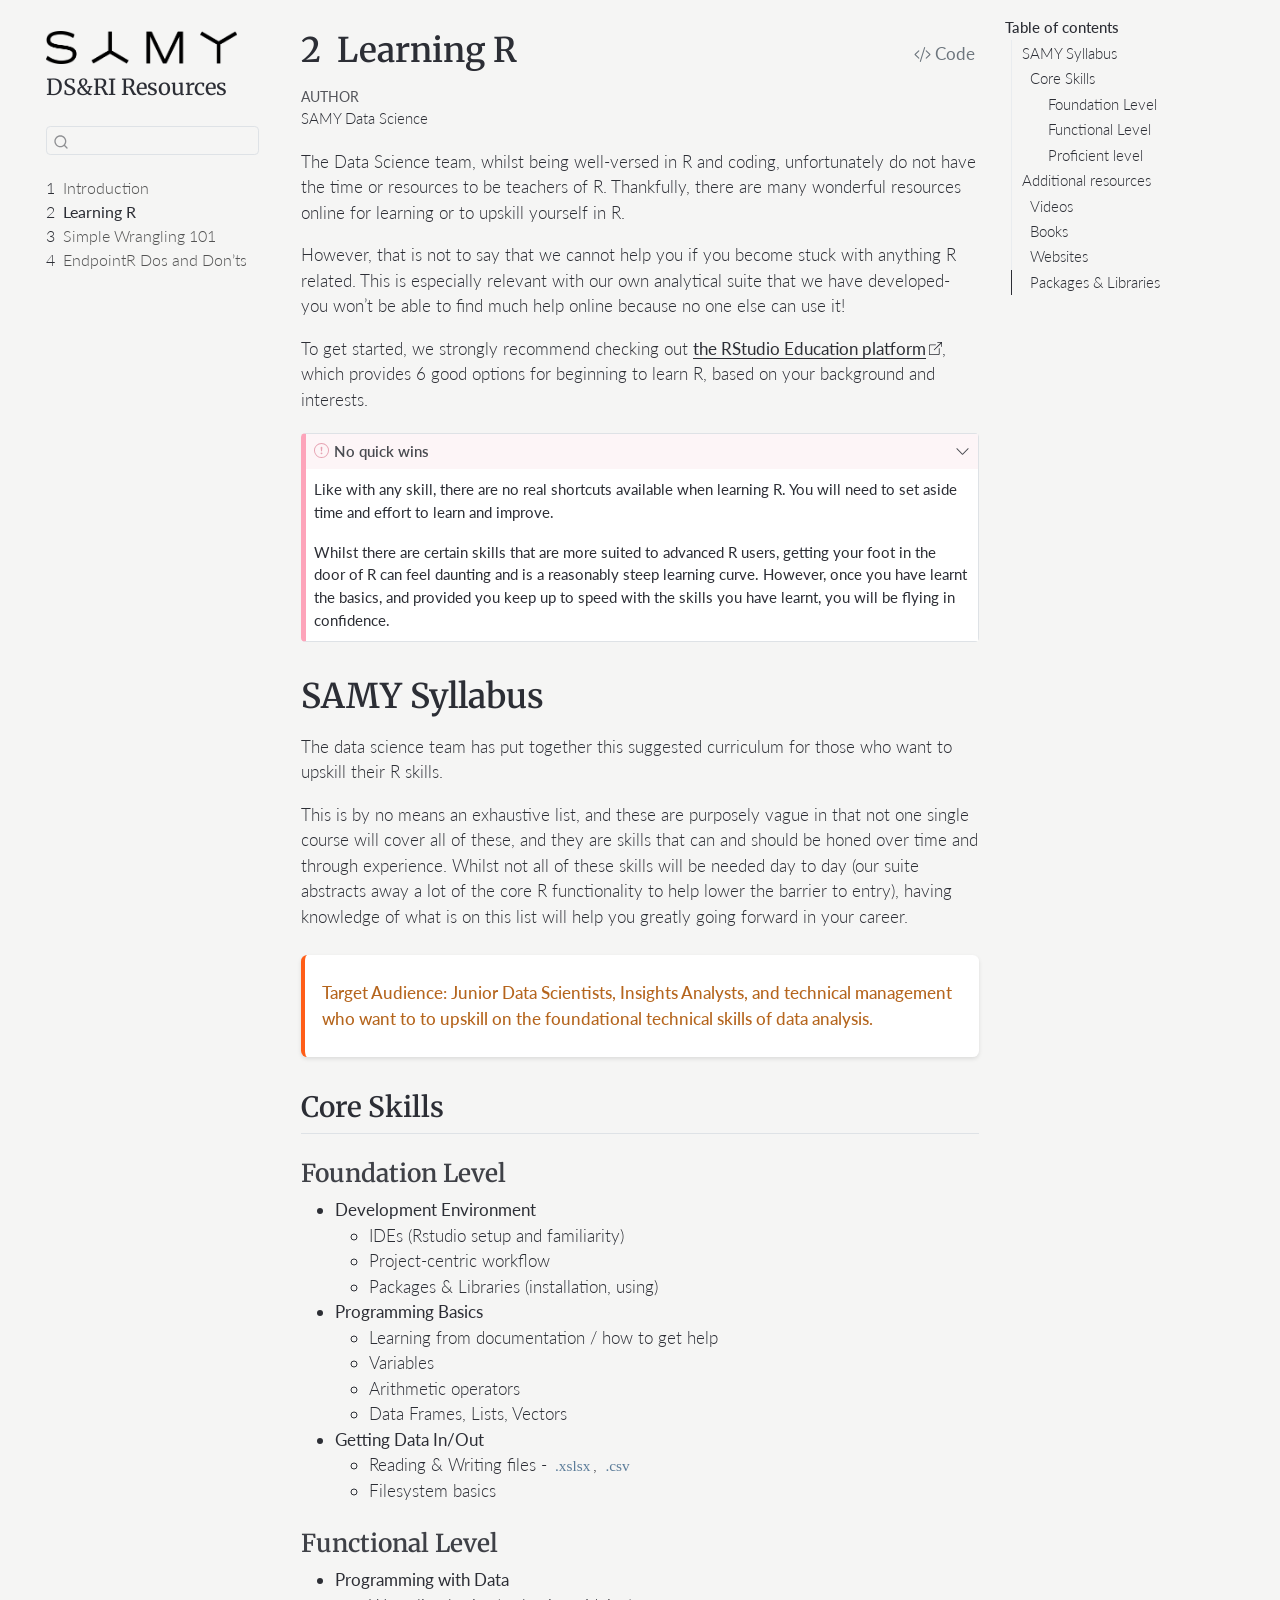
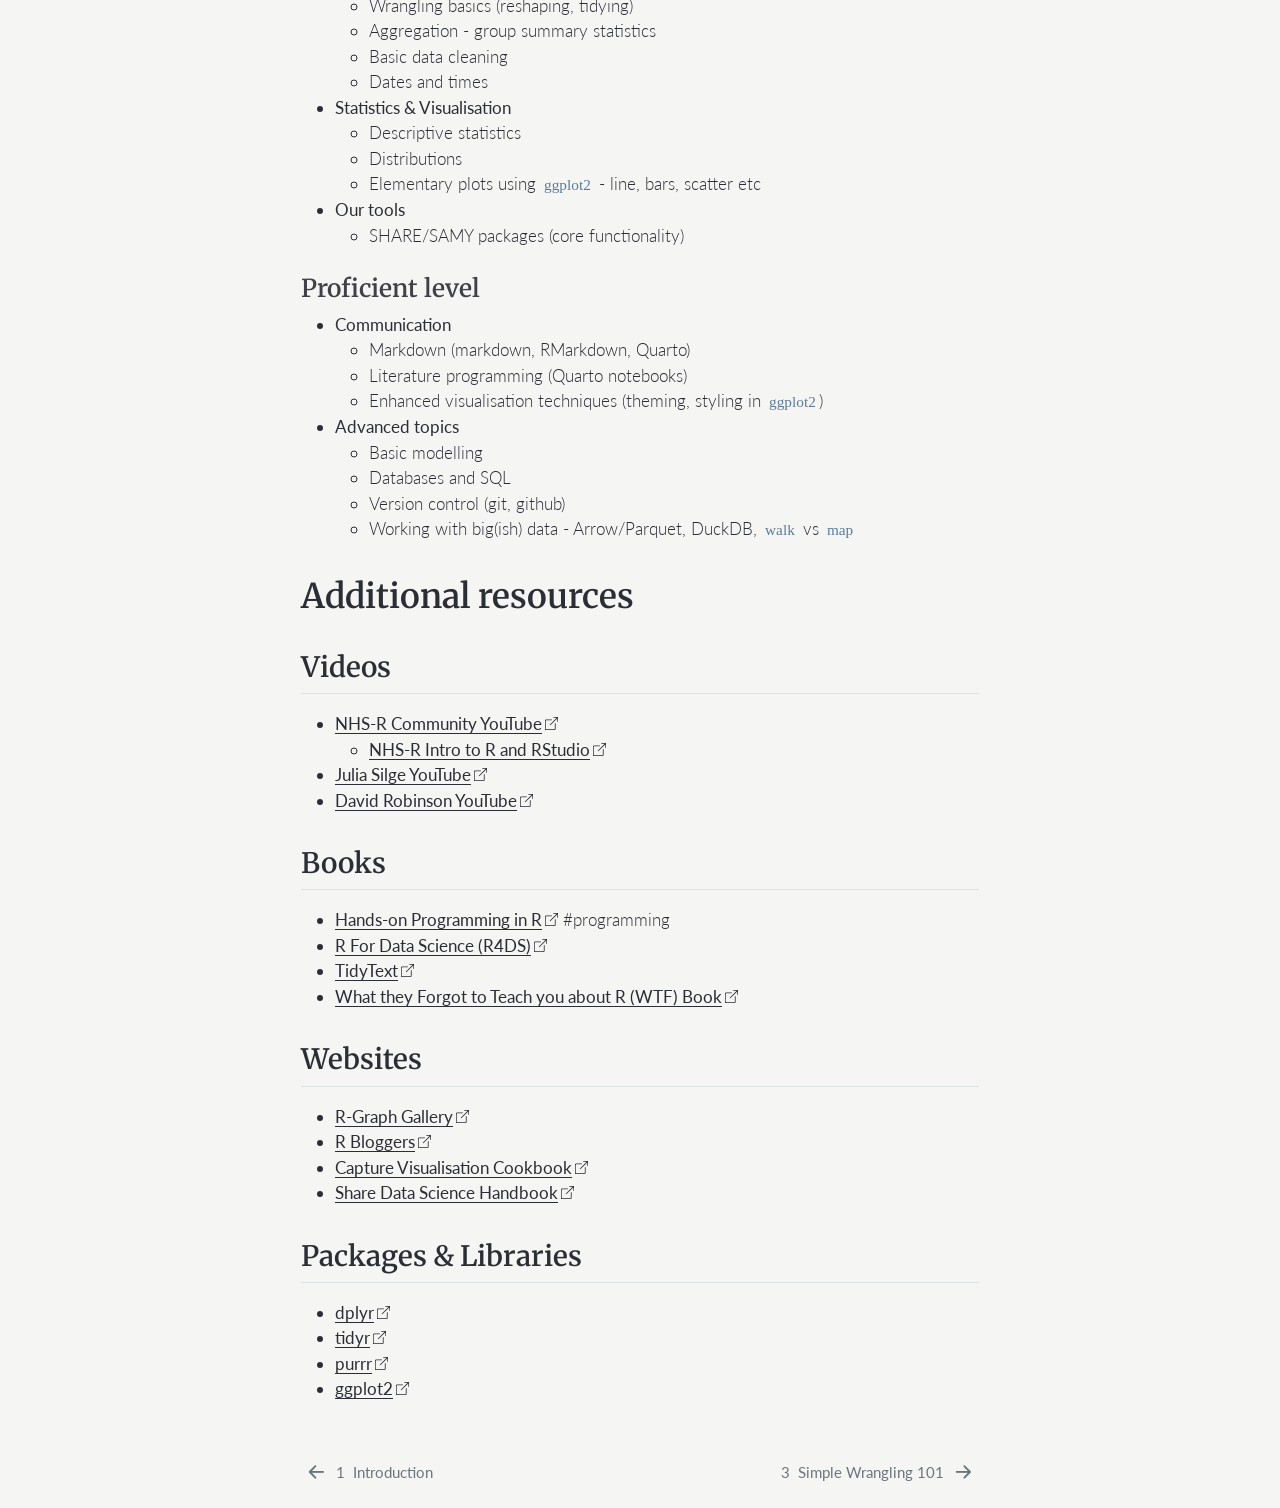
